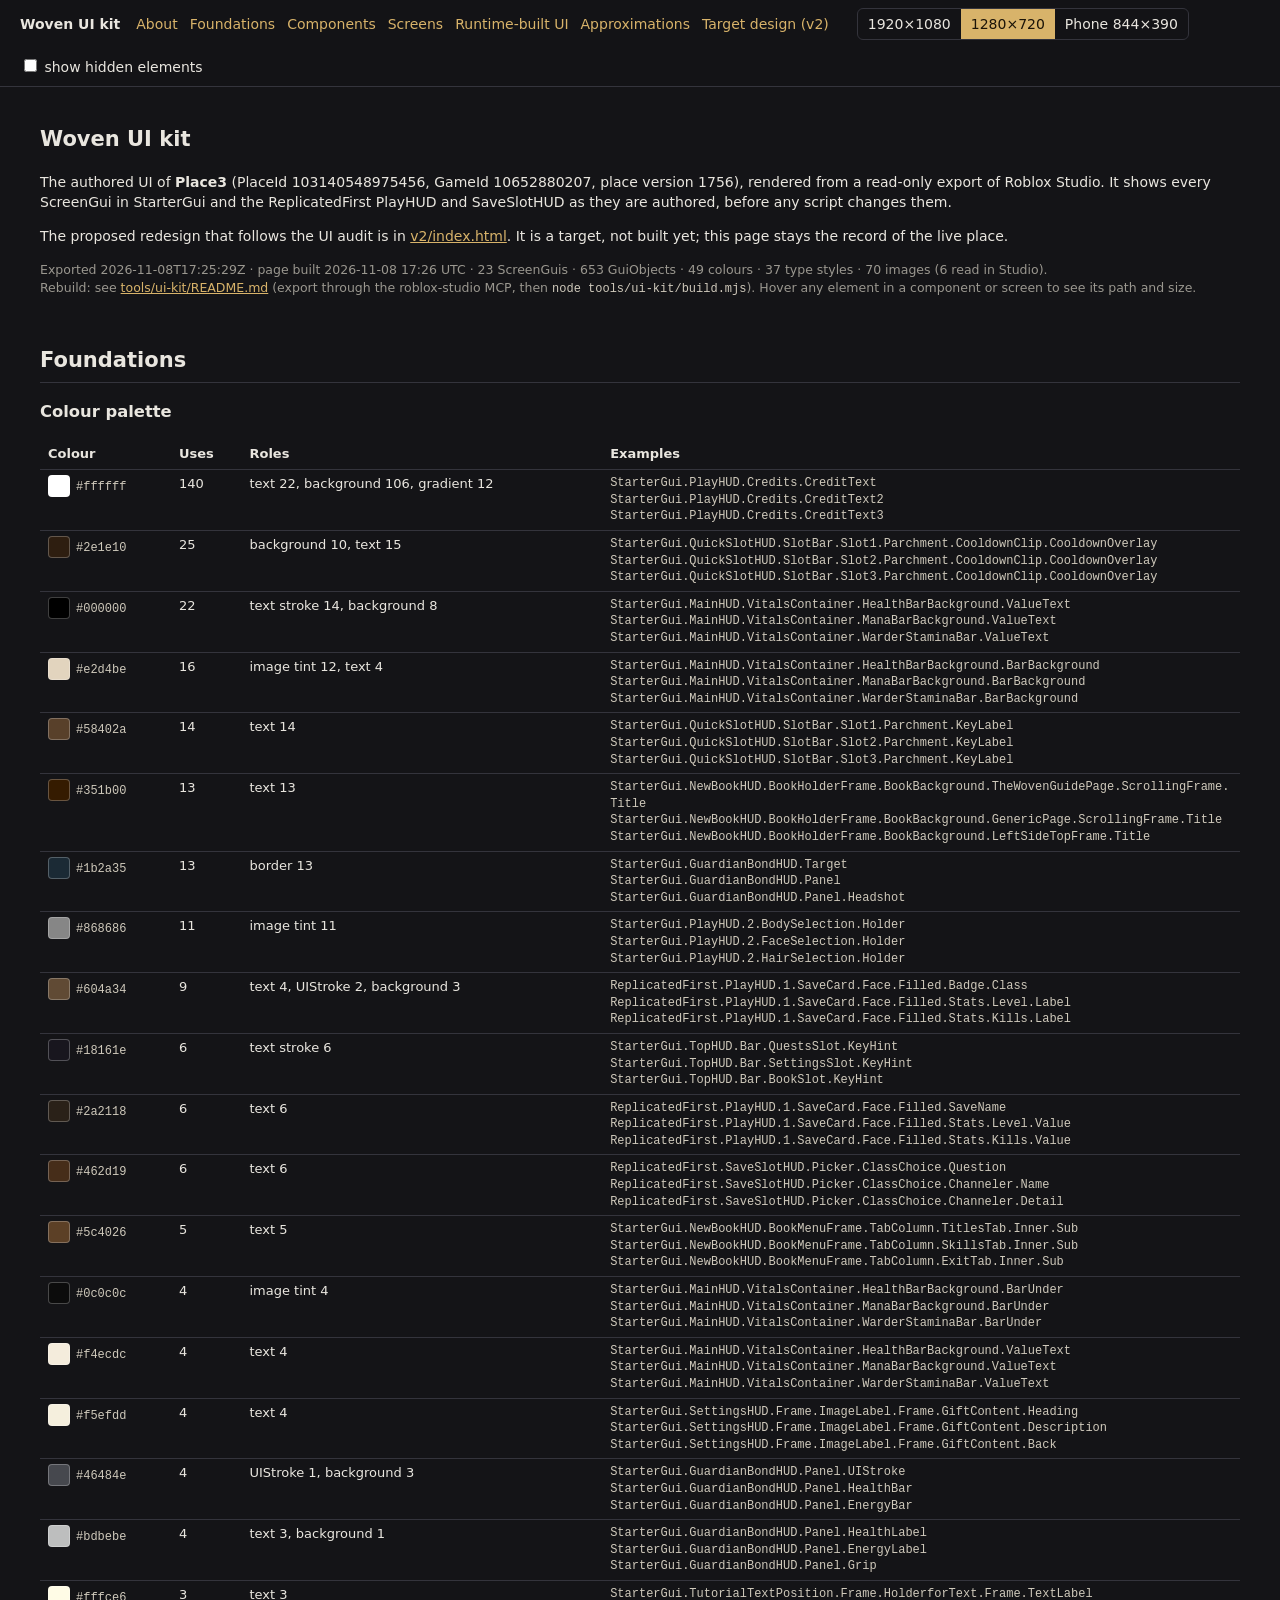
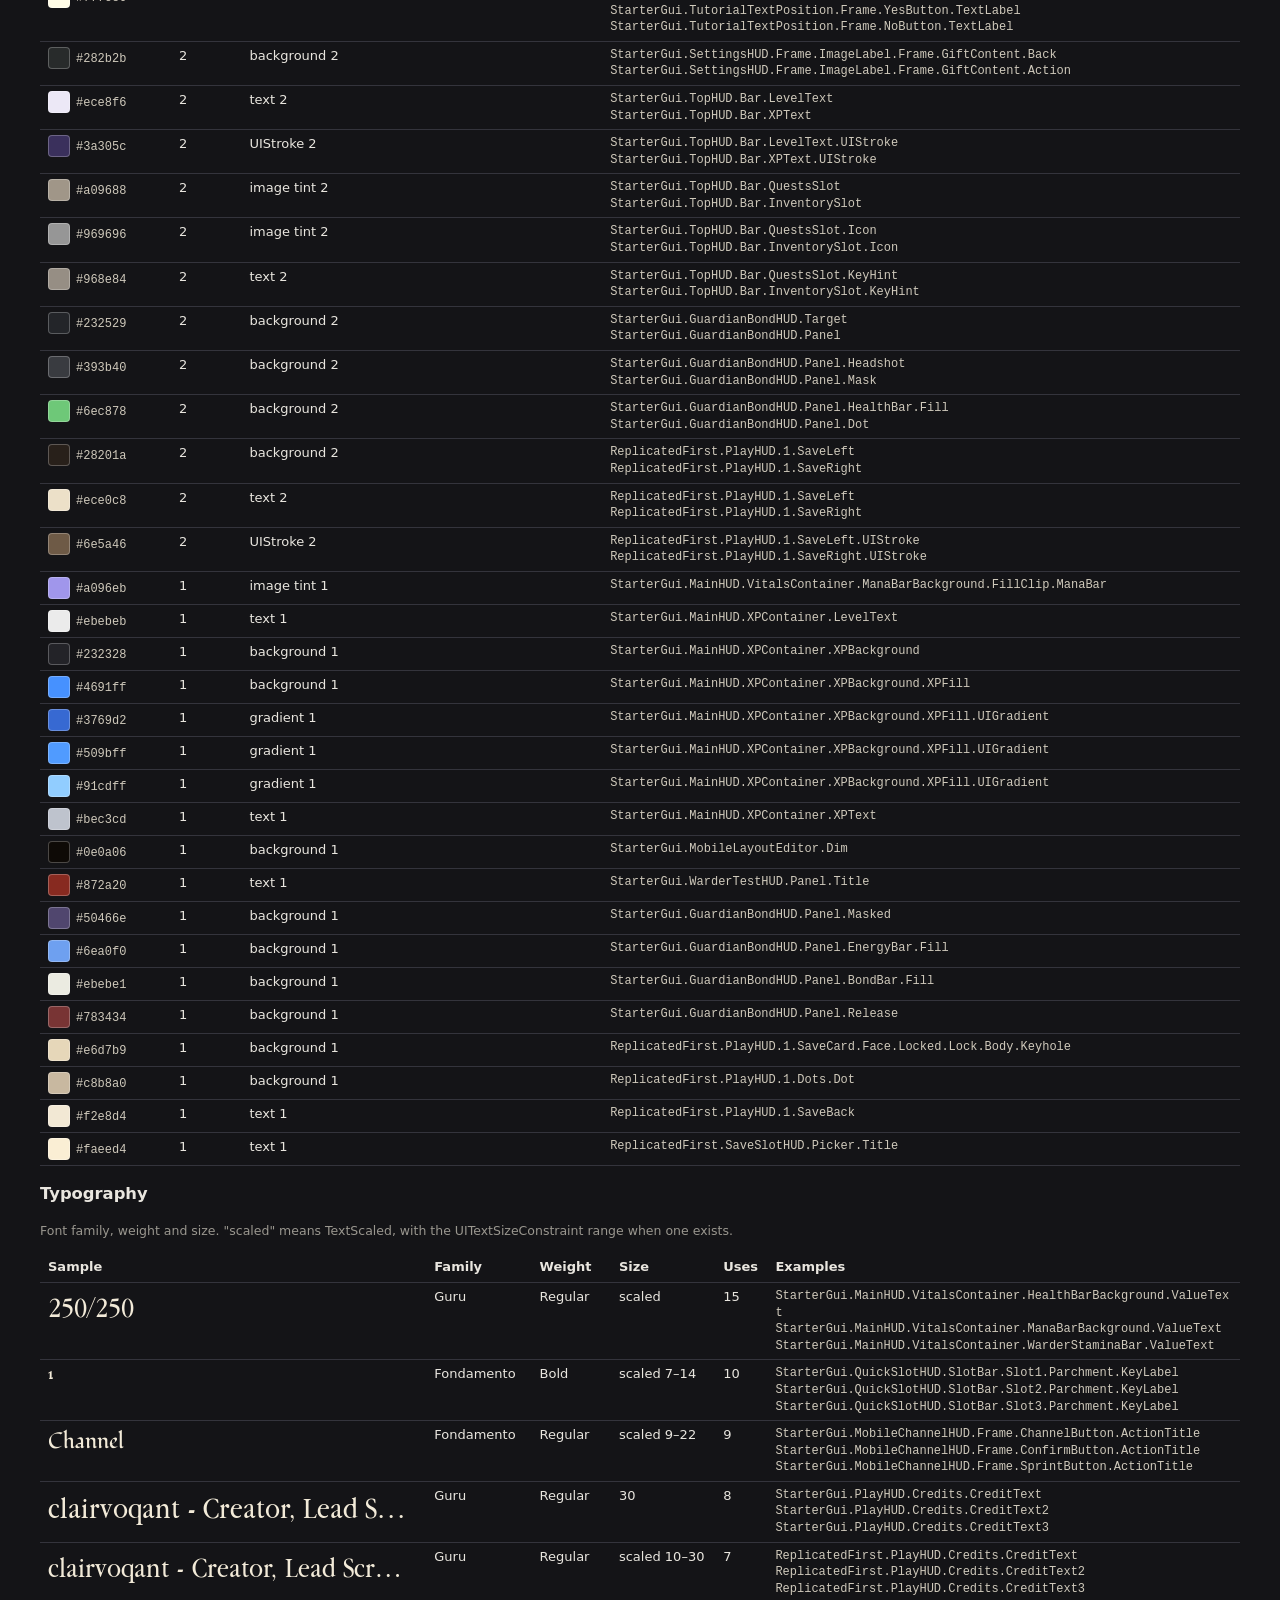
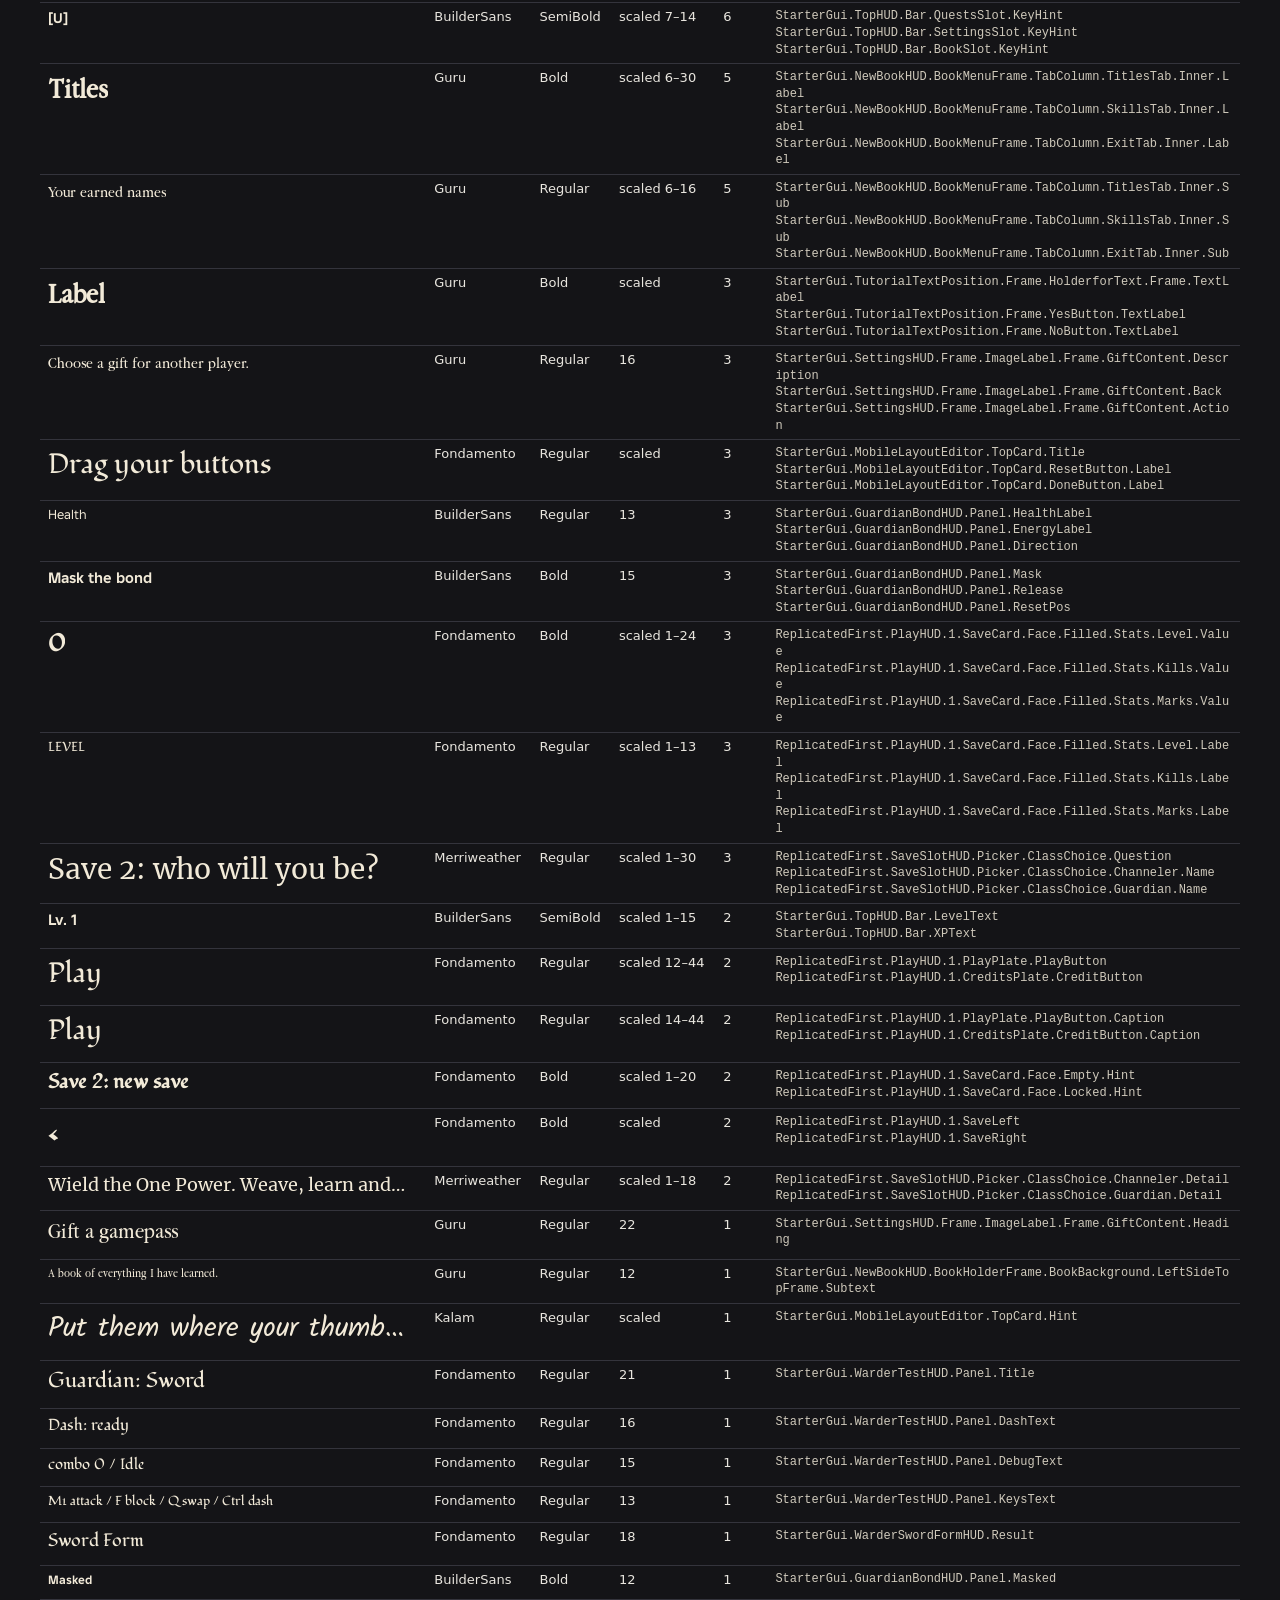
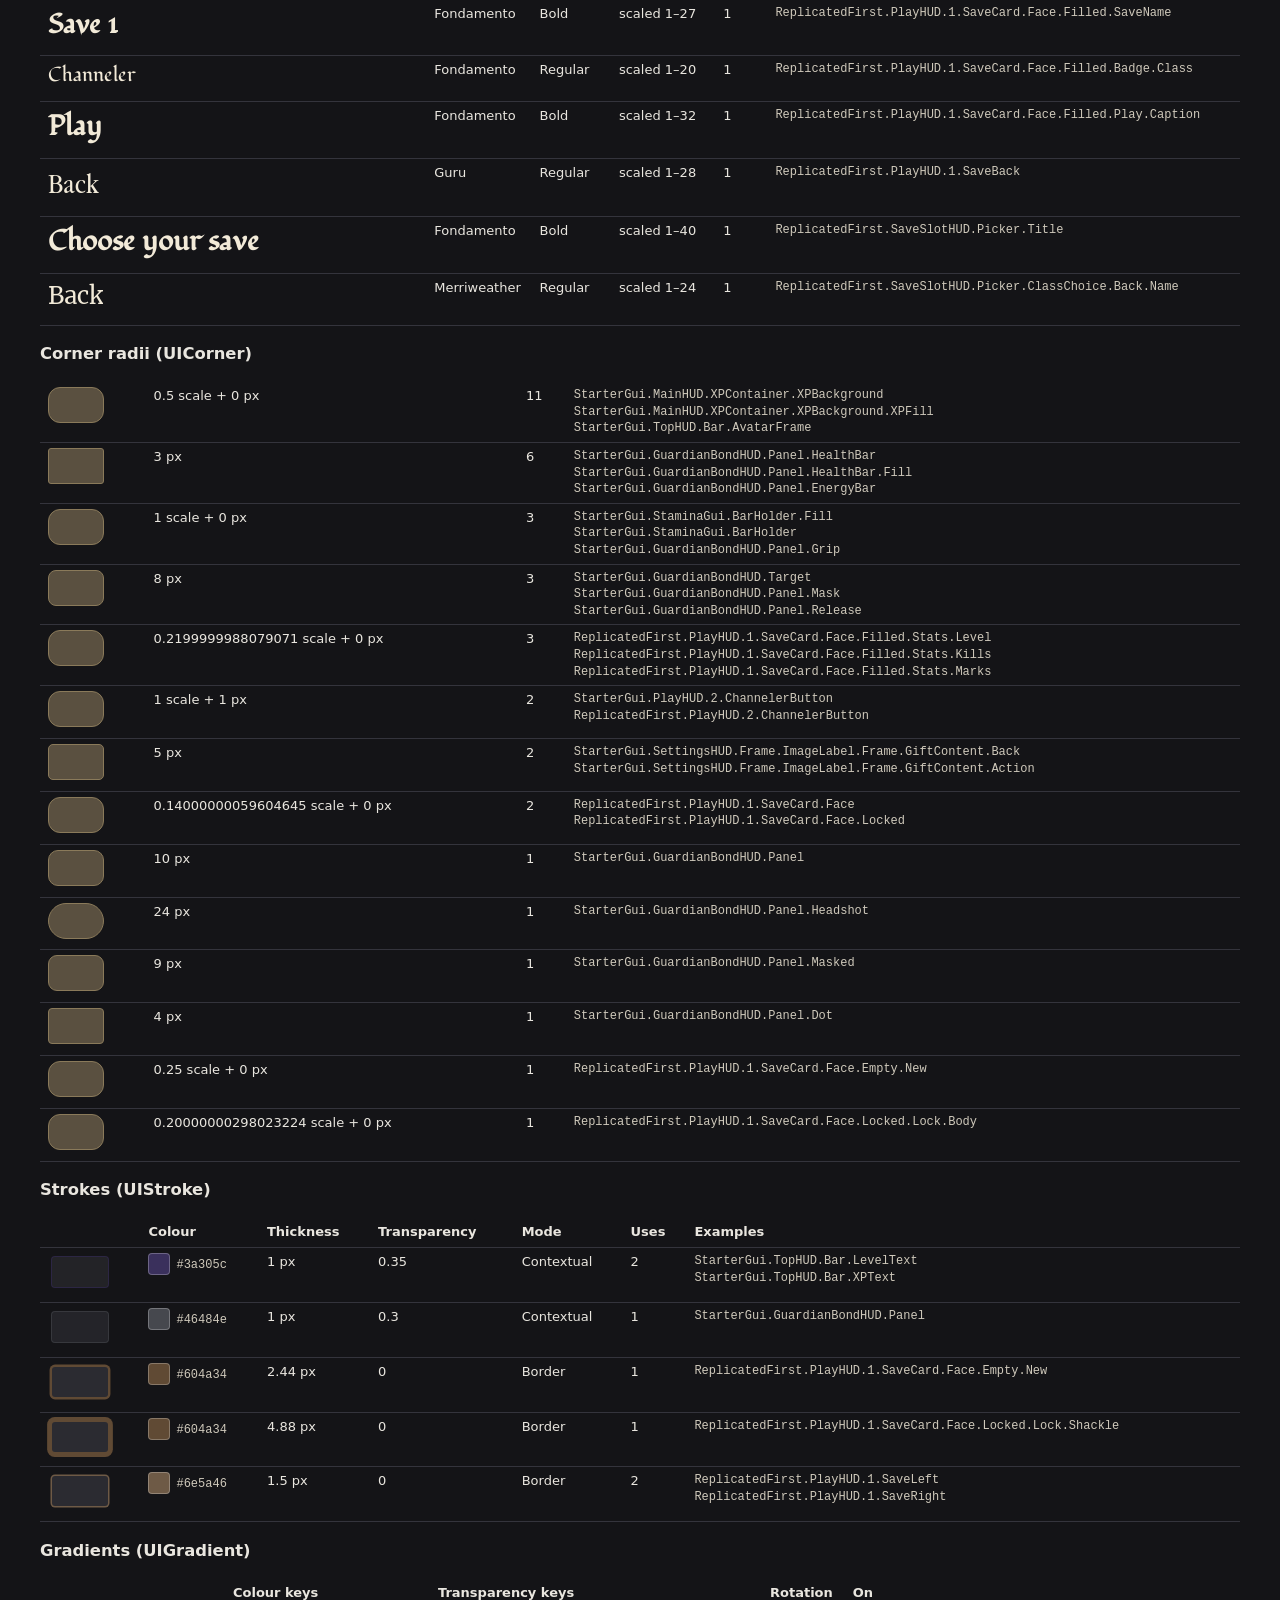
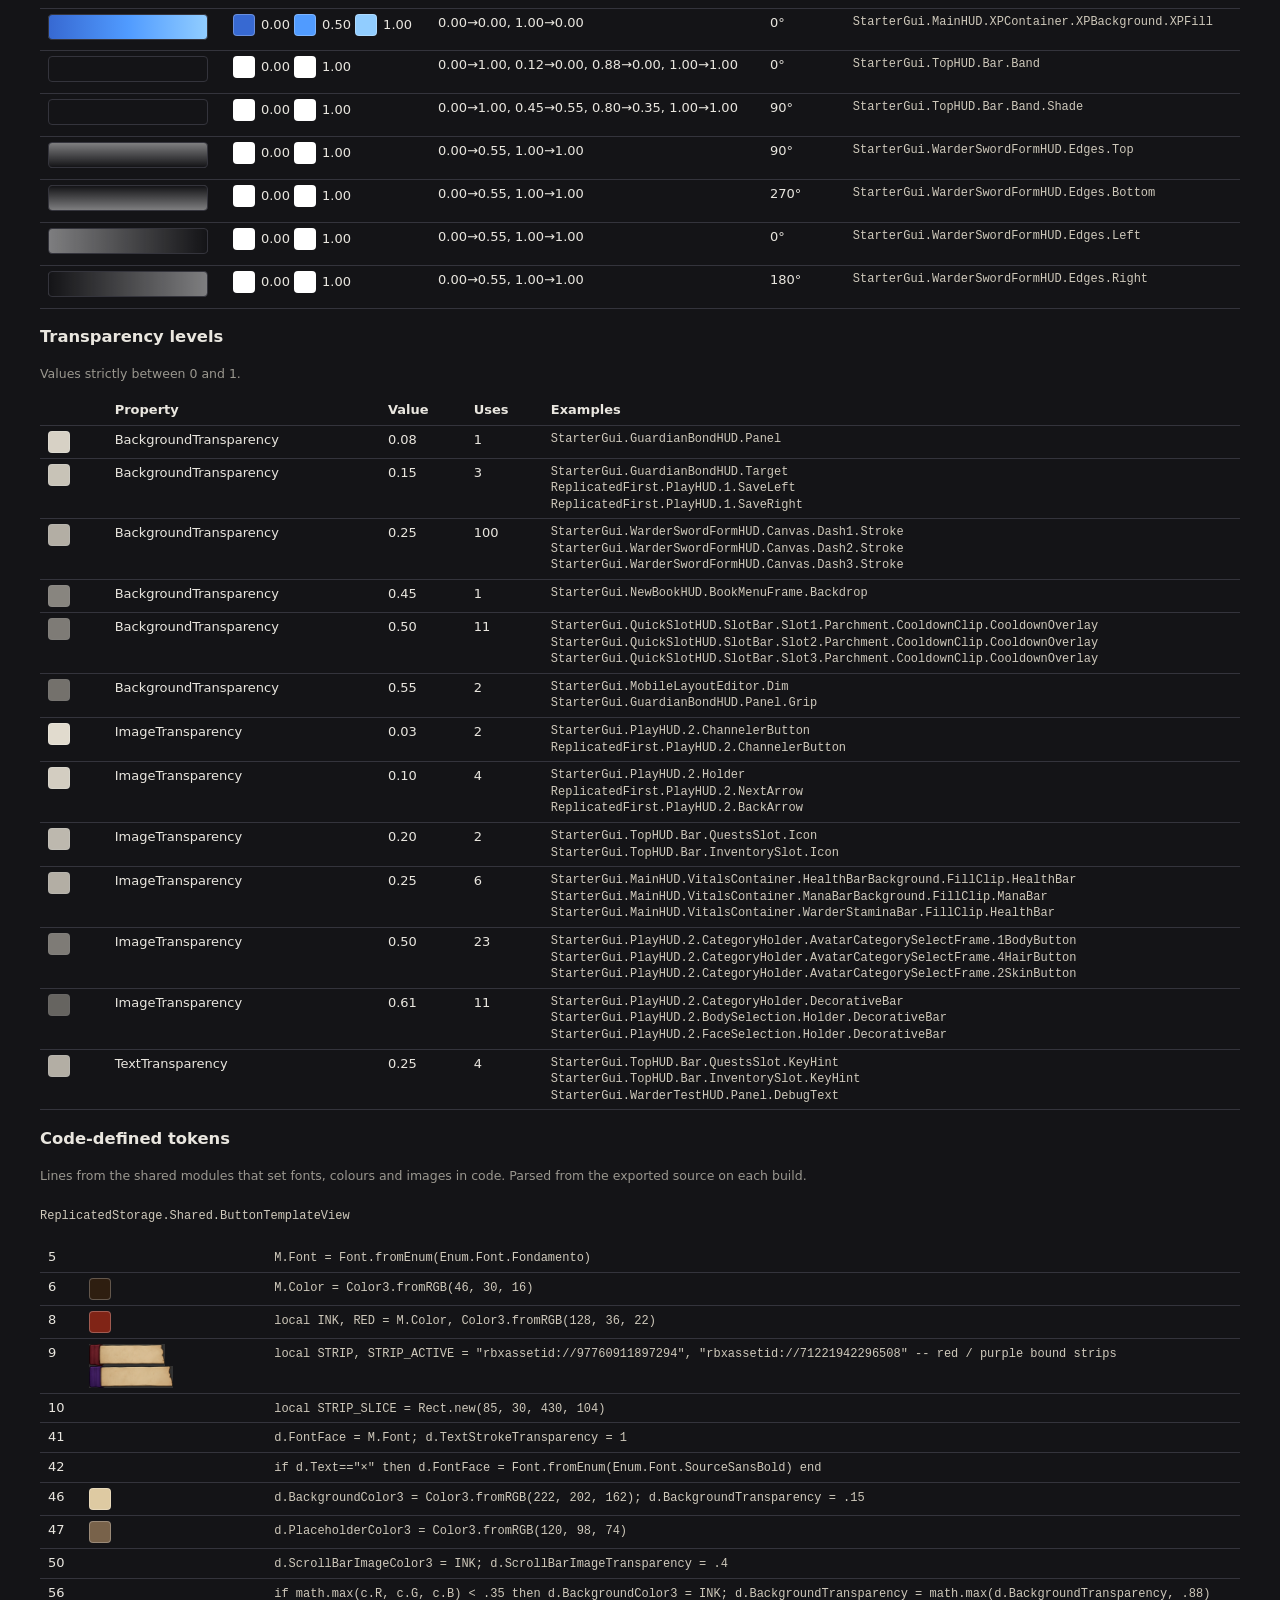
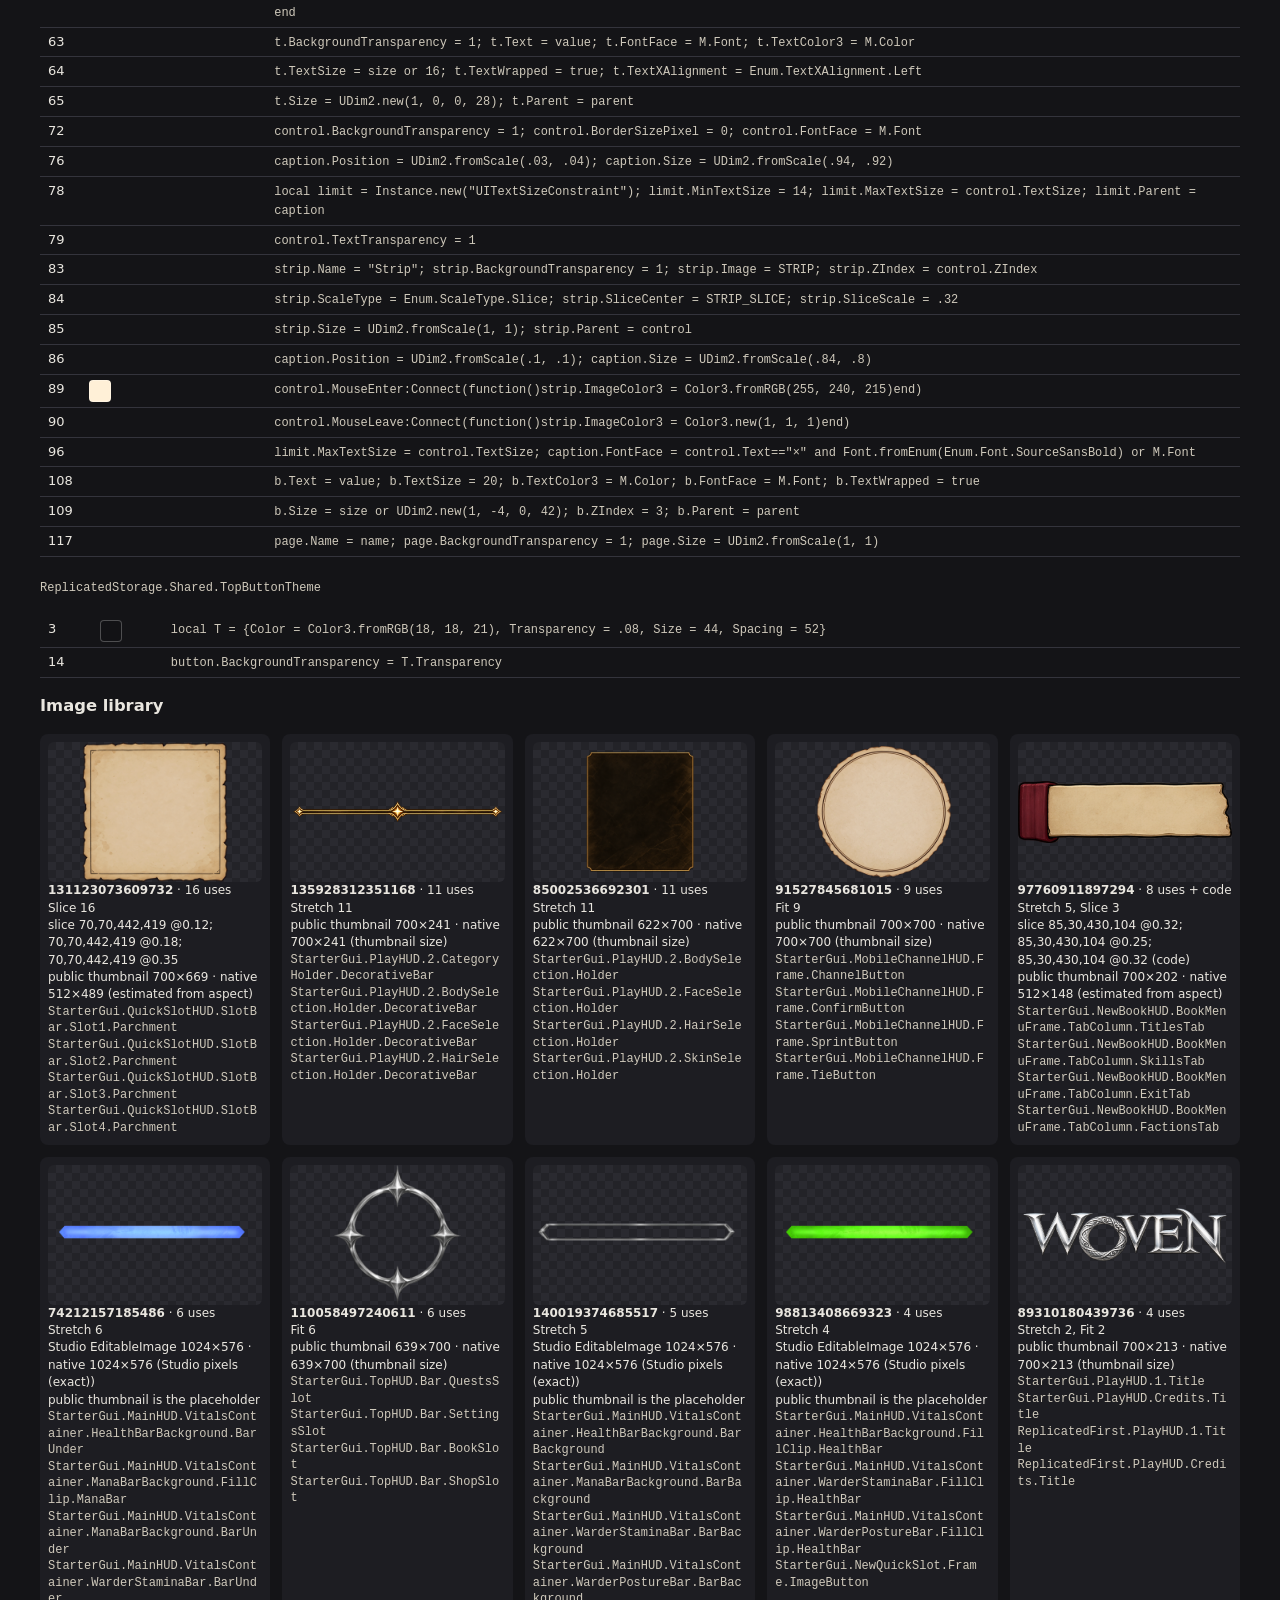
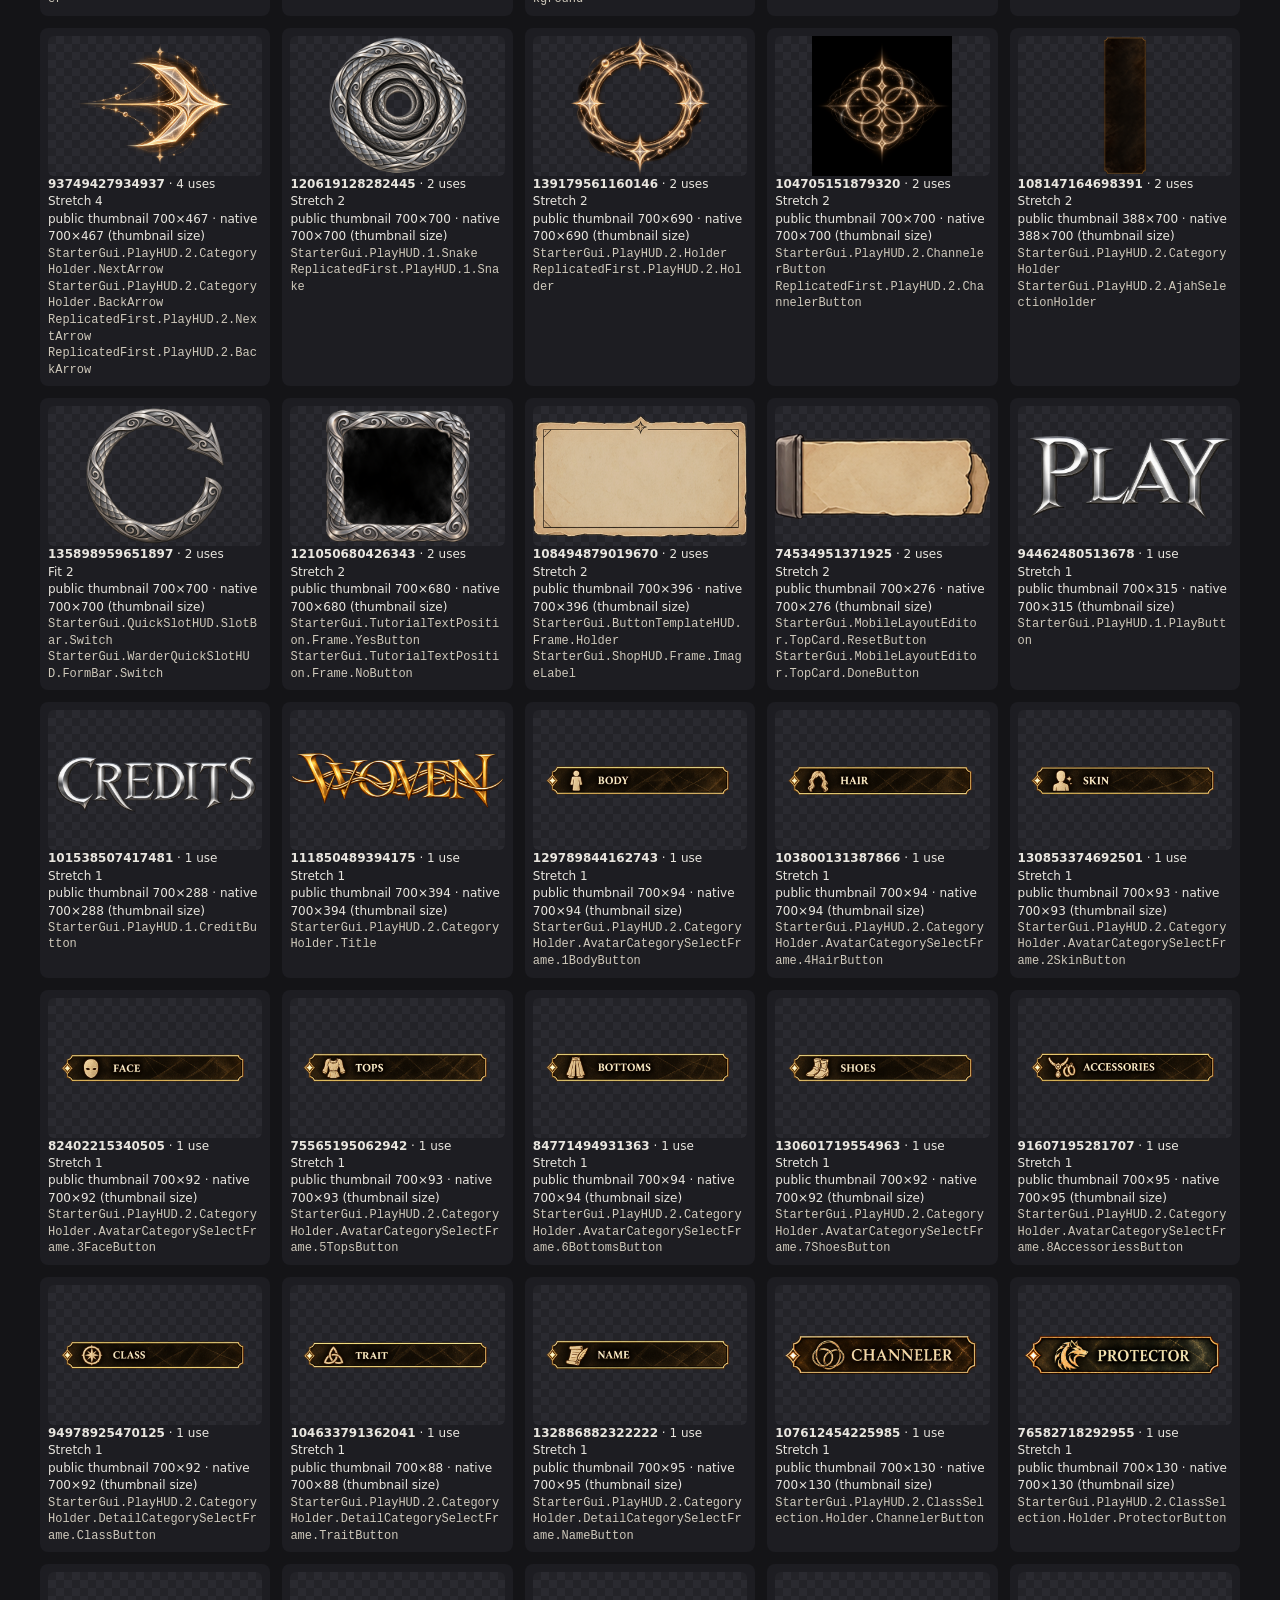
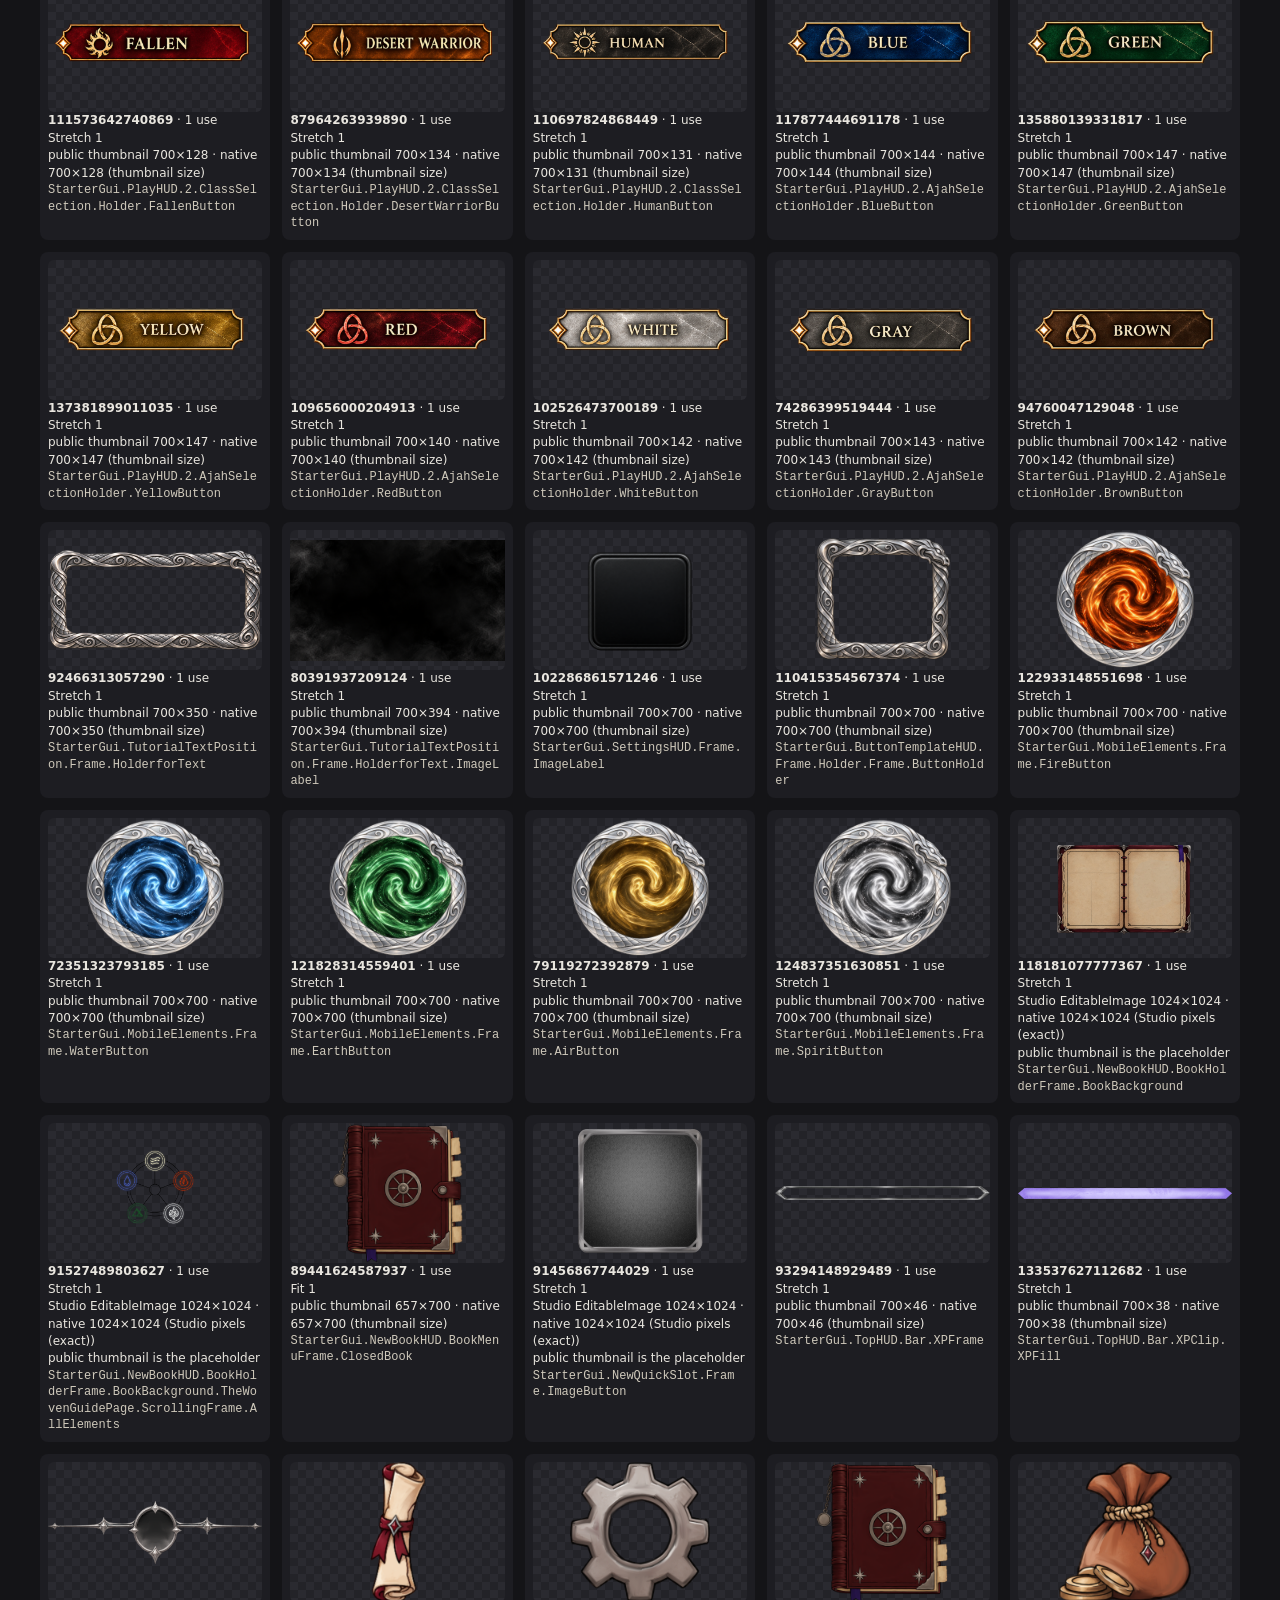
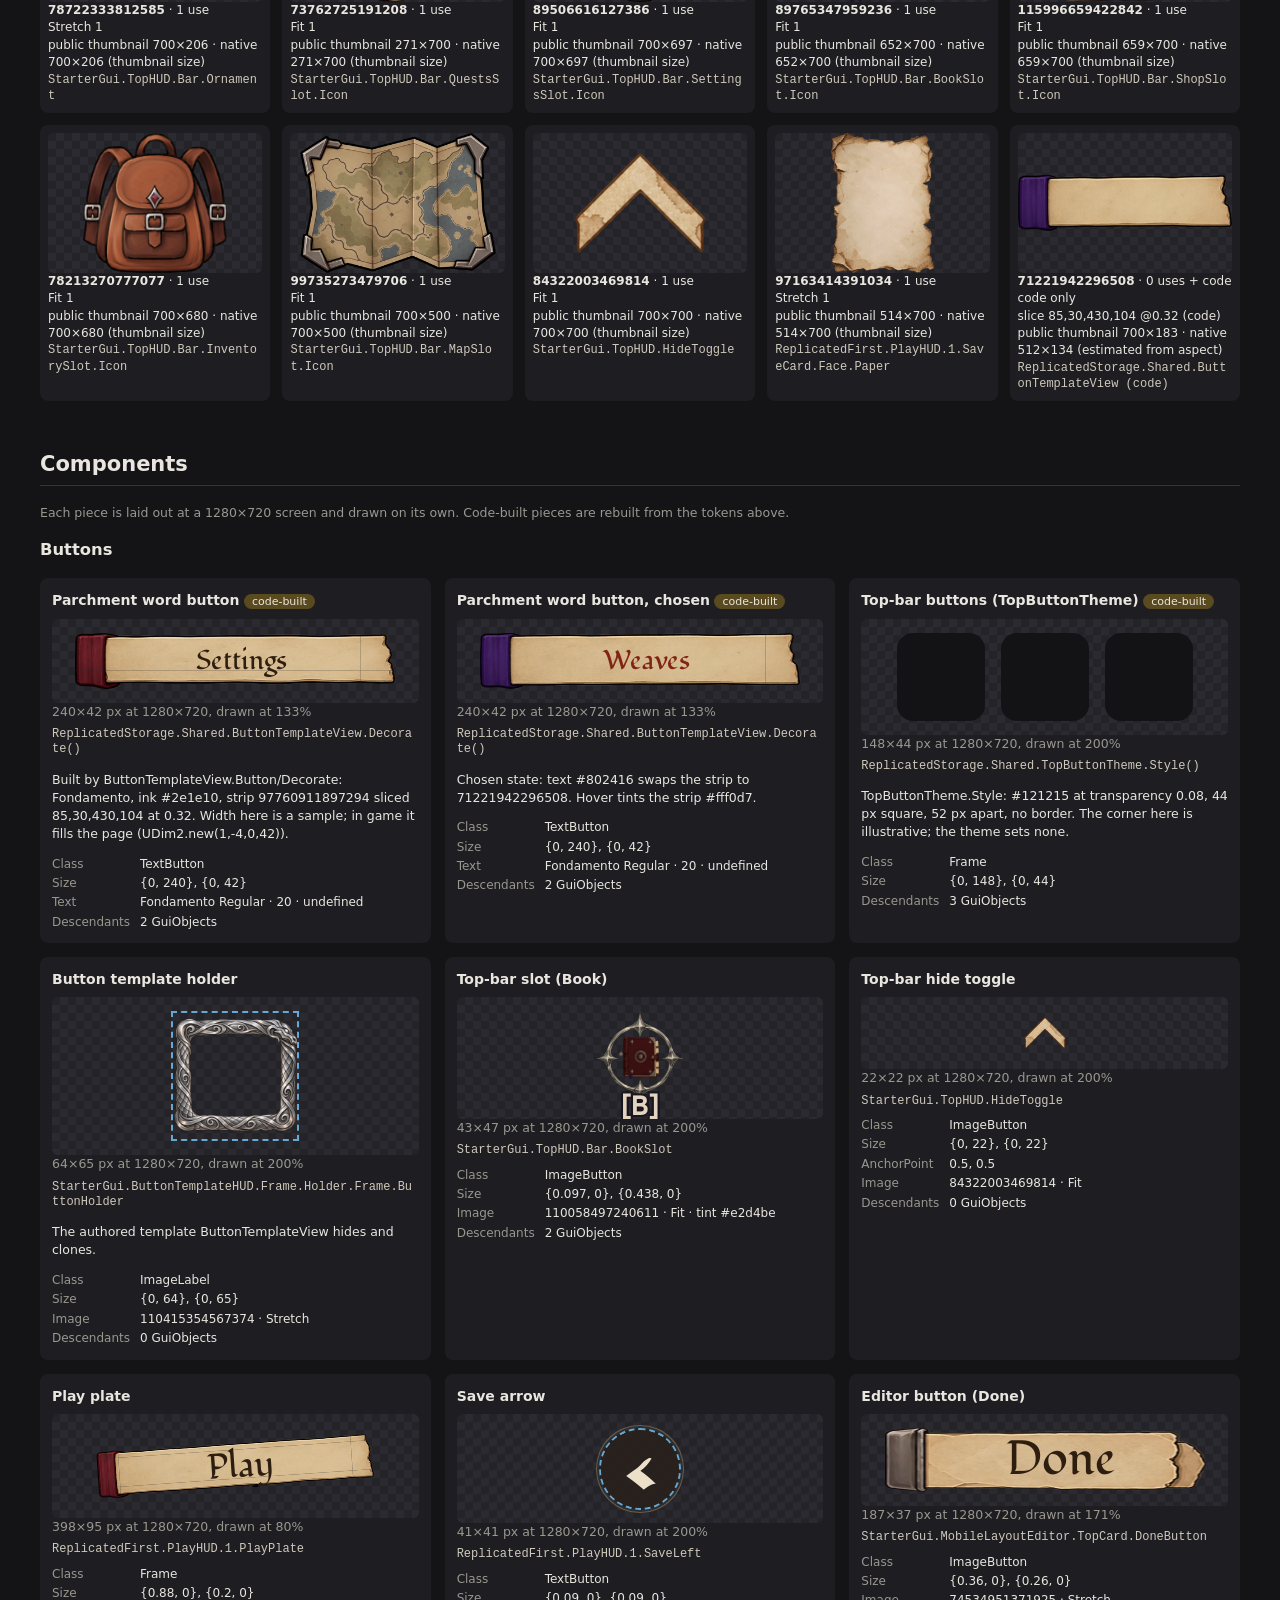
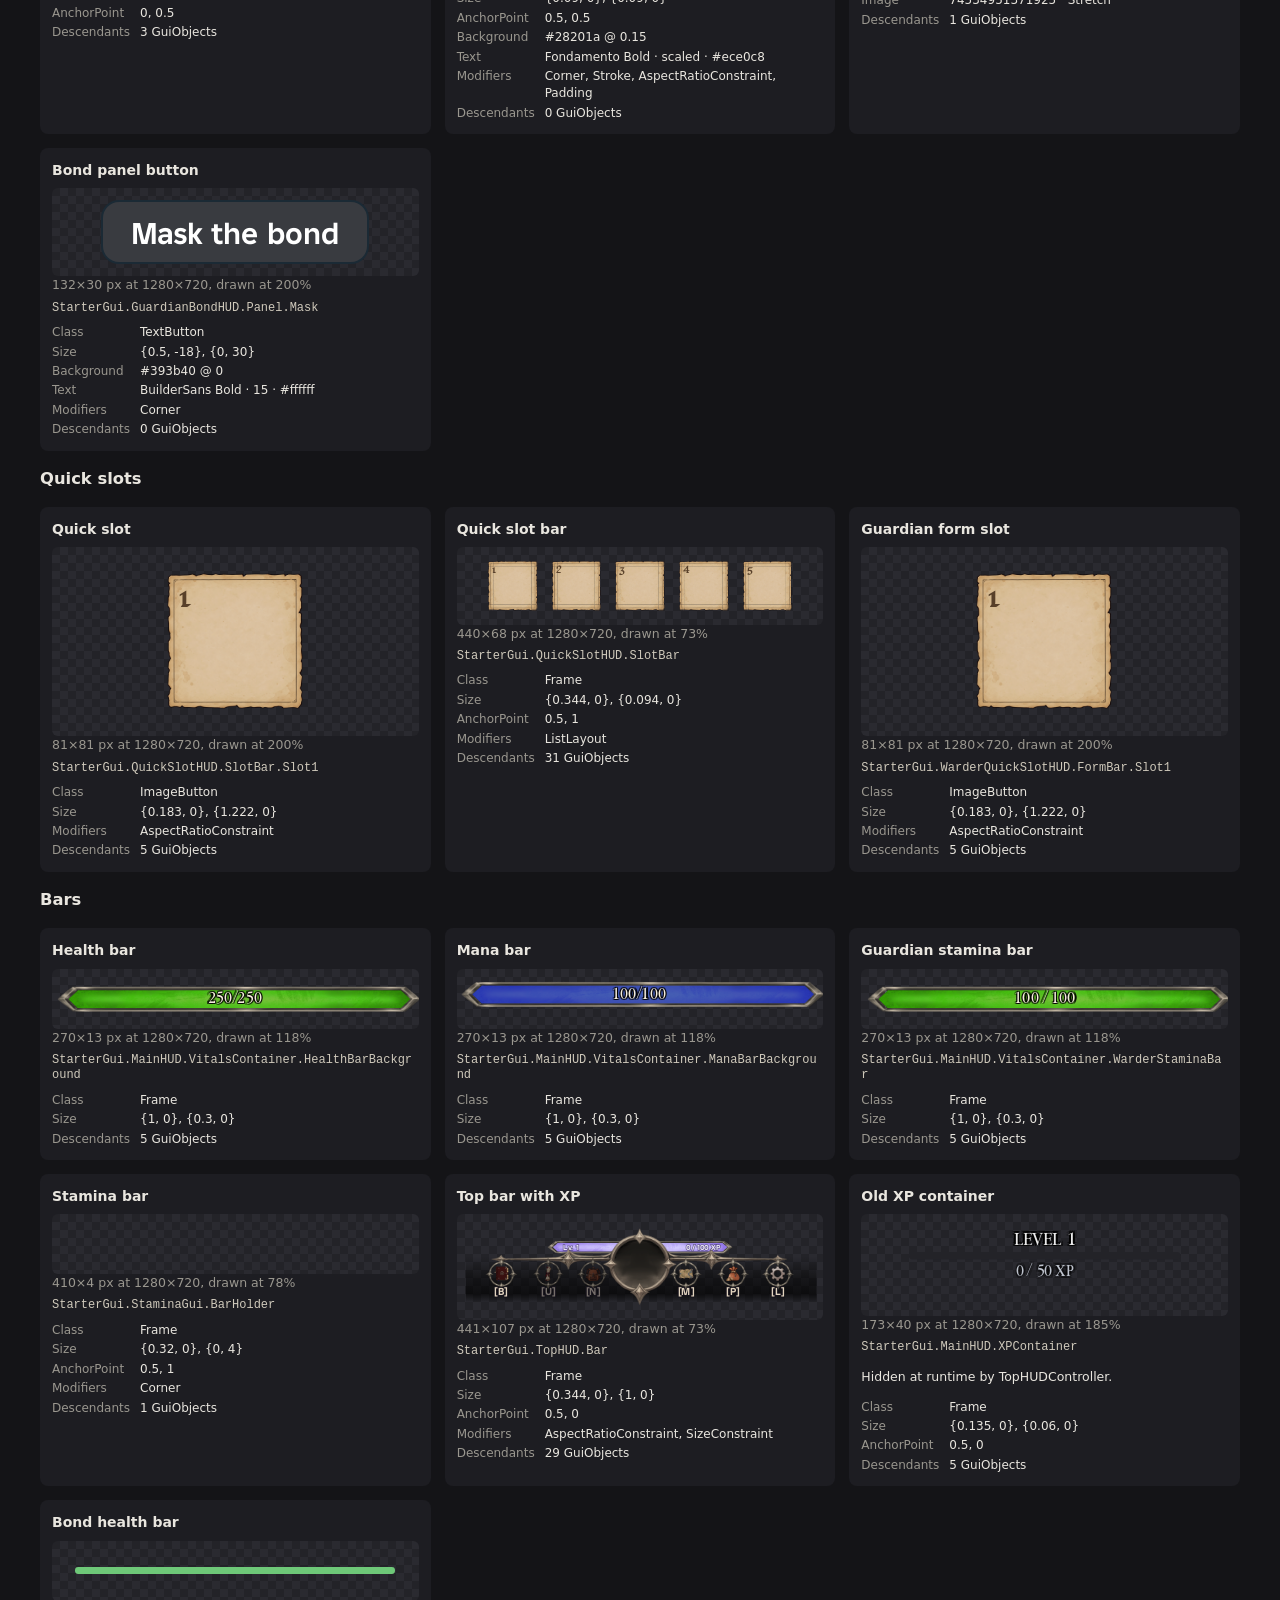
==== docs/ui-kit/index.html @ a9f10de5 "docs(ui-kit): add the v2 target design page Add docs/ui-kit/v2/index.html, the redesign that follows" ====
<!doctype html>
<html lang="en"><head><meta charset="utf-8"><meta name="viewport" content="width=device-width, initial-scale=1">
<title>Woven UI kit</title>
<link rel="stylesheet" href="assets/fonts.css">

<style>
:root{--bg:#141417;--panel:#1d1d22;--panel2:#26262d;--fg:#e9e6df;--muted:#9a978f;--line:#34343c;--accent:#d8b36a}
*{box-sizing:border-box}body{margin:0;background:var(--bg);color:var(--fg);font:14px/1.45 system-ui,-apple-system,"Segoe UI",sans-serif}
a{color:var(--accent)}code{font:12px/1.3 ui-monospace,Consolas,monospace;color:#cfc9bb}
.top{position:sticky;top:0;z-index:50;background:rgba(20,20,23,.95);border-bottom:1px solid var(--line);display:flex;gap:16px;align-items:center;padding:8px 20px;flex-wrap:wrap}
.top nav a{margin-right:12px;text-decoration:none}.seg{display:inline-flex;border:1px solid var(--line);border-radius:6px;overflow:hidden}
.seg button{background:none;border:0;color:var(--fg);padding:5px 10px;cursor:pointer;font:inherit}.seg button[aria-pressed=true]{background:var(--accent);color:#1b1408}
main{max-width:1240px;margin:0 auto;padding:20px}section{margin:0 0 48px}h2{border-bottom:1px solid var(--line);padding-bottom:6px}
.muted{color:var(--muted)}.small{font-size:12.5px}.num{text-align:right;font-variant-numeric:tabular-nums}.fail{color:#e07a6a}
.tbl-wrap{overflow-x:auto}.tbl{border-collapse:collapse;width:100%;font-size:13px}.tbl td,.tbl th{border-bottom:1px solid var(--line);padding:5px 8px;vertical-align:top;text-align:left}
.paths{font-size:11px;max-width:460px;word-break:break-all}
.sw{display:inline-block;width:22px;height:22px;border-radius:4px;border:1px solid rgba(255,255,255,.25);vertical-align:middle;margin-right:6px}
.sample{display:inline-block;max-width:360px;white-space:nowrap;overflow:hidden;text-overflow:ellipsis;color:#f2ead8}
.radius{display:inline-block;width:56px;height:36px;background:#5a5040;border:1px solid #8a7a5a}
.stroke{display:inline-block;width:56px;height:30px;background:#2b2b31;border-radius:3px;margin:4px}
.grad{display:inline-block;width:160px;height:26px;border-radius:4px;background-color:#000;border:1px solid var(--line)}
.imgs{display:grid;grid-template-columns:repeat(auto-fill,minmax(210px,1fr));gap:12px}
.img-card{margin:0;background:var(--panel);border-radius:8px;padding:8px;font-size:12px}
.thumb{height:140px;display:flex;align-items:center;justify-content:center;background:repeating-conic-gradient(#2a2a30 0 25%,#232328 0 50%) 0 0/16px 16px;border-radius:6px}
.thumb img{max-width:100%;max-height:140px}.mini{height:22px;vertical-align:middle;margin-right:6px;background:#333}
.comps{display:grid;grid-template-columns:repeat(auto-fill,minmax(360px,1fr));gap:14px}
.comp{background:var(--panel);border-radius:8px;padding:12px}.comp header{margin-bottom:8px}
.comp-host{min-height:60px;display:flex;align-items:center;justify-content:center;padding:14px;background:repeating-conic-gradient(#2a2a30 0 25%,#232328 0 50%) 0 0/16px 16px;border-radius:6px;overflow:hidden}
.comp-wrap{position:relative}.comp-stage{position:absolute;left:0;top:0;transform-origin:0 0}
.src{display:block;margin-top:6px;word-break:break-all}.kv{display:grid;grid-template-columns:max-content 1fr;gap:2px 10px;font-size:12px;margin:8px 0 0}.kv dt{color:var(--muted)}.kv dd{margin:0;word-break:break-word}
.scr{background:var(--panel);border-radius:8px;padding:12px;margin-bottom:18px}.scr header{display:flex;gap:10px;align-items:baseline;flex-wrap:wrap}.scr h3{margin:0}
.screen-host{width:100%}.screen-wrap{position:relative;overflow:hidden;border-radius:4px;outline:1px solid var(--line)}
.screen{position:absolute;left:0;top:0;transform-origin:0 0;overflow:hidden;background:linear-gradient(160deg,#3c4a3a,#2a3340 55%,#1f2430)}
.topbar{position:absolute;left:0;top:0;right:0;border-bottom:1px dashed rgba(255,255,255,.35);background:rgba(0,0,0,.18);color:rgba(255,255,255,.55);font:16px system-ui;padding:6px 12px;z-index:0;pointer-events:none}
.disabled-note{position:absolute;inset:40% 10% auto;text-align:center;font:28px system-ui;color:rgba(255,255,255,.7)}
.rn-root{position:absolute;left:0}
.rn{position:absolute;box-sizing:border-box}.rn-folder{pointer-events:none}.rn-folder>.rn{pointer-events:auto}
.rn-img{position:absolute;inset:0;border-radius:inherit;box-sizing:border-box;pointer-events:none}
.rn-missing{display:flex;align-items:center;justify-content:center;text-align:center;background:rgba(40,40,46,.85);outline:1px dashed #e07a6a;outline-offset:-1px;color:#f0c8bf;font:12px/1.2 system-ui;overflow:hidden}
.rn-text{position:absolute;inset:0;display:flex;flex-direction:column;overflow:visible;pointer-events:none;word-break:break-word}
.rn-text span{display:block;max-width:100%}
.rn-viewport{background-image:repeating-linear-gradient(-45deg,rgba(255,255,255,.08) 0 4px,transparent 4px 10px)}
.rn-hidden{outline:1px dashed rgba(120,200,255,.8);outline-offset:-1px}
.rn-hover{outline:2px solid #ffcc33 !important;outline-offset:-1px}
.badge{font-size:11px;border-radius:10px;padding:1px 8px;background:var(--panel2);white-space:nowrap}.b-live{background:#24563a}.b-warder-mode{background:#4b3b6e}.b-legacy{background:#6a3a2c}.b-unknown{background:#555}.b-code{background:#5a4a20}.b-runtime{background:#3a3f4f}
#tip{position:fixed;z-index:100;background:#000;color:#fff;font:12px/1.35 ui-monospace,Consolas,monospace;padding:6px 8px;border-radius:5px;white-space:pre;pointer-events:none;max-width:70vw;overflow:hidden;text-overflow:ellipsis}
</style></head><body>
<div class="top"><b>Woven UI kit</b><nav><a href="#header">About</a><a href="#foundations">Foundations</a><a href="#components">Components</a><a href="#screens">Screens</a><a href="#runtime">Runtime-built UI</a><a href="#approx">Approximations</a><a href="v2/index.html">Target design (v2)</a></nav>
<span class="seg" role="group" aria-label="Viewport"><button data-vp="desktop" aria-pressed="false">1920×1080</button><button data-vp="laptop" aria-pressed="true">1280×720</button><button data-vp="phone" aria-pressed="false">Phone 844×390</button></span>
<label><input type="checkbox" id="show-hidden"> show hidden elements</label></div>
<main>
<section id="header"><h1>Woven UI kit</h1>
<p>The authored UI of <b>Place3</b> (PlaceId 103140548975456, GameId 10652880207, place version 1756), rendered from a read-only export of Roblox Studio. It shows every ScreenGui in StarterGui and the ReplicatedFirst PlayHUD and SaveSlotHUD as they are authored, before any script changes them.</p>
<p>The proposed redesign that follows the UI audit is in <a href="v2/index.html">v2/index.html</a>. It is a target, not built yet; this page stays the record of the live place.</p>
<p class="small muted">Exported 2026-11-08T17:25:29Z · page built 2026-11-08 17:26 UTC · 23 ScreenGuis · 653 GuiObjects · 49 colours · 37 type styles · 70 images (6 read in Studio).<br>

Rebuild: see <a href="../../tools/ui-kit/README.md">tools/ui-kit/README.md</a> (export through the roblox-studio MCP, then <code>node tools/ui-kit/build.mjs</code>). Hover any element in a component or screen to see its path and size.</p></section>

<section id="foundations"><h2>Foundations</h2>
<h3>Colour palette</h3><div class="tbl-wrap"><table class="tbl"><thead><tr><th>Colour</th><th>Uses</th><th>Roles</th><th>Examples</th></tr></thead><tbody><tr><td><span class="sw" style="background:#ffffff"></span><code>#ffffff</code></td><td class="num">140</td><td>text 22, background 106, gradient 12</td><td class="paths"><code>StarterGui.PlayHUD.Credits.CreditText</code><br><code>StarterGui.PlayHUD.Credits.CreditText2</code><br><code>StarterGui.PlayHUD.Credits.CreditText3</code></td></tr><tr><td><span class="sw" style="background:#2e1e10"></span><code>#2e1e10</code></td><td class="num">25</td><td>background 10, text 15</td><td class="paths"><code>StarterGui.QuickSlotHUD.SlotBar.Slot1.Parchment.CooldownClip.CooldownOverlay</code><br><code>StarterGui.QuickSlotHUD.SlotBar.Slot2.Parchment.CooldownClip.CooldownOverlay</code><br><code>StarterGui.QuickSlotHUD.SlotBar.Slot3.Parchment.CooldownClip.CooldownOverlay</code></td></tr><tr><td><span class="sw" style="background:#000000"></span><code>#000000</code></td><td class="num">22</td><td>text stroke 14, background 8</td><td class="paths"><code>StarterGui.MainHUD.VitalsContainer.HealthBarBackground.ValueText</code><br><code>StarterGui.MainHUD.VitalsContainer.ManaBarBackground.ValueText</code><br><code>StarterGui.MainHUD.VitalsContainer.WarderStaminaBar.ValueText</code></td></tr><tr><td><span class="sw" style="background:#e2d4be"></span><code>#e2d4be</code></td><td class="num">16</td><td>image tint 12, text 4</td><td class="paths"><code>StarterGui.MainHUD.VitalsContainer.HealthBarBackground.BarBackground</code><br><code>StarterGui.MainHUD.VitalsContainer.ManaBarBackground.BarBackground</code><br><code>StarterGui.MainHUD.VitalsContainer.WarderStaminaBar.BarBackground</code></td></tr><tr><td><span class="sw" style="background:#58402a"></span><code>#58402a</code></td><td class="num">14</td><td>text 14</td><td class="paths"><code>StarterGui.QuickSlotHUD.SlotBar.Slot1.Parchment.KeyLabel</code><br><code>StarterGui.QuickSlotHUD.SlotBar.Slot2.Parchment.KeyLabel</code><br><code>StarterGui.QuickSlotHUD.SlotBar.Slot3.Parchment.KeyLabel</code></td></tr><tr><td><span class="sw" style="background:#351b00"></span><code>#351b00</code></td><td class="num">13</td><td>text 13</td><td class="paths"><code>StarterGui.NewBookHUD.BookHolderFrame.BookBackground.TheWovenGuidePage.ScrollingFrame.Title</code><br><code>StarterGui.NewBookHUD.BookHolderFrame.BookBackground.GenericPage.ScrollingFrame.Title</code><br><code>StarterGui.NewBookHUD.BookHolderFrame.BookBackground.LeftSideTopFrame.Title</code></td></tr><tr><td><span class="sw" style="background:#1b2a35"></span><code>#1b2a35</code></td><td class="num">13</td><td>border 13</td><td class="paths"><code>StarterGui.GuardianBondHUD.Target</code><br><code>StarterGui.GuardianBondHUD.Panel</code><br><code>StarterGui.GuardianBondHUD.Panel.Headshot</code></td></tr><tr><td><span class="sw" style="background:#868686"></span><code>#868686</code></td><td class="num">11</td><td>image tint 11</td><td class="paths"><code>StarterGui.PlayHUD.2.BodySelection.Holder</code><br><code>StarterGui.PlayHUD.2.FaceSelection.Holder</code><br><code>StarterGui.PlayHUD.2.HairSelection.Holder</code></td></tr><tr><td><span class="sw" style="background:#604a34"></span><code>#604a34</code></td><td class="num">9</td><td>text 4, UIStroke 2, background 3</td><td class="paths"><code>ReplicatedFirst.PlayHUD.1.SaveCard.Face.Filled.Badge.Class</code><br><code>ReplicatedFirst.PlayHUD.1.SaveCard.Face.Filled.Stats.Level.Label</code><br><code>ReplicatedFirst.PlayHUD.1.SaveCard.Face.Filled.Stats.Kills.Label</code></td></tr><tr><td><span class="sw" style="background:#18161e"></span><code>#18161e</code></td><td class="num">6</td><td>text stroke 6</td><td class="paths"><code>StarterGui.TopHUD.Bar.QuestsSlot.KeyHint</code><br><code>StarterGui.TopHUD.Bar.SettingsSlot.KeyHint</code><br><code>StarterGui.TopHUD.Bar.BookSlot.KeyHint</code></td></tr><tr><td><span class="sw" style="background:#2a2118"></span><code>#2a2118</code></td><td class="num">6</td><td>text 6</td><td class="paths"><code>ReplicatedFirst.PlayHUD.1.SaveCard.Face.Filled.SaveName</code><br><code>ReplicatedFirst.PlayHUD.1.SaveCard.Face.Filled.Stats.Level.Value</code><br><code>ReplicatedFirst.PlayHUD.1.SaveCard.Face.Filled.Stats.Kills.Value</code></td></tr><tr><td><span class="sw" style="background:#462d19"></span><code>#462d19</code></td><td class="num">6</td><td>text 6</td><td class="paths"><code>ReplicatedFirst.SaveSlotHUD.Picker.ClassChoice.Question</code><br><code>ReplicatedFirst.SaveSlotHUD.Picker.ClassChoice.Channeler.Name</code><br><code>ReplicatedFirst.SaveSlotHUD.Picker.ClassChoice.Channeler.Detail</code></td></tr><tr><td><span class="sw" style="background:#5c4026"></span><code>#5c4026</code></td><td class="num">5</td><td>text 5</td><td class="paths"><code>StarterGui.NewBookHUD.BookMenuFrame.TabColumn.TitlesTab.Inner.Sub</code><br><code>StarterGui.NewBookHUD.BookMenuFrame.TabColumn.SkillsTab.Inner.Sub</code><br><code>StarterGui.NewBookHUD.BookMenuFrame.TabColumn.ExitTab.Inner.Sub</code></td></tr><tr><td><span class="sw" style="background:#0c0c0c"></span><code>#0c0c0c</code></td><td class="num">4</td><td>image tint 4</td><td class="paths"><code>StarterGui.MainHUD.VitalsContainer.HealthBarBackground.BarUnder</code><br><code>StarterGui.MainHUD.VitalsContainer.ManaBarBackground.BarUnder</code><br><code>StarterGui.MainHUD.VitalsContainer.WarderStaminaBar.BarUnder</code></td></tr><tr><td><span class="sw" style="background:#f4ecdc"></span><code>#f4ecdc</code></td><td class="num">4</td><td>text 4</td><td class="paths"><code>StarterGui.MainHUD.VitalsContainer.HealthBarBackground.ValueText</code><br><code>StarterGui.MainHUD.VitalsContainer.ManaBarBackground.ValueText</code><br><code>StarterGui.MainHUD.VitalsContainer.WarderStaminaBar.ValueText</code></td></tr><tr><td><span class="sw" style="background:#f5efdd"></span><code>#f5efdd</code></td><td class="num">4</td><td>text 4</td><td class="paths"><code>StarterGui.SettingsHUD.Frame.ImageLabel.Frame.GiftContent.Heading</code><br><code>StarterGui.SettingsHUD.Frame.ImageLabel.Frame.GiftContent.Description</code><br><code>StarterGui.SettingsHUD.Frame.ImageLabel.Frame.GiftContent.Back</code></td></tr><tr><td><span class="sw" style="background:#46484e"></span><code>#46484e</code></td><td class="num">4</td><td>UIStroke 1, background 3</td><td class="paths"><code>StarterGui.GuardianBondHUD.Panel.UIStroke</code><br><code>StarterGui.GuardianBondHUD.Panel.HealthBar</code><br><code>StarterGui.GuardianBondHUD.Panel.EnergyBar</code></td></tr><tr><td><span class="sw" style="background:#bdbebe"></span><code>#bdbebe</code></td><td class="num">4</td><td>text 3, background 1</td><td class="paths"><code>StarterGui.GuardianBondHUD.Panel.HealthLabel</code><br><code>StarterGui.GuardianBondHUD.Panel.EnergyLabel</code><br><code>StarterGui.GuardianBondHUD.Panel.Grip</code></td></tr><tr><td><span class="sw" style="background:#fffce6"></span><code>#fffce6</code></td><td class="num">3</td><td>text 3</td><td class="paths"><code>StarterGui.TutorialTextPosition.Frame.HolderforText.Frame.TextLabel</code><br><code>StarterGui.TutorialTextPosition.Frame.YesButton.TextLabel</code><br><code>StarterGui.TutorialTextPosition.Frame.NoButton.TextLabel</code></td></tr><tr><td><span class="sw" style="background:#282b2b"></span><code>#282b2b</code></td><td class="num">2</td><td>background 2</td><td class="paths"><code>StarterGui.SettingsHUD.Frame.ImageLabel.Frame.GiftContent.Back</code><br><code>StarterGui.SettingsHUD.Frame.ImageLabel.Frame.GiftContent.Action</code></td></tr><tr><td><span class="sw" style="background:#ece8f6"></span><code>#ece8f6</code></td><td class="num">2</td><td>text 2</td><td class="paths"><code>StarterGui.TopHUD.Bar.LevelText</code><br><code>StarterGui.TopHUD.Bar.XPText</code></td></tr><tr><td><span class="sw" style="background:#3a305c"></span><code>#3a305c</code></td><td class="num">2</td><td>UIStroke 2</td><td class="paths"><code>StarterGui.TopHUD.Bar.LevelText.UIStroke</code><br><code>StarterGui.TopHUD.Bar.XPText.UIStroke</code></td></tr><tr><td><span class="sw" style="background:#a09688"></span><code>#a09688</code></td><td class="num">2</td><td>image tint 2</td><td class="paths"><code>StarterGui.TopHUD.Bar.QuestsSlot</code><br><code>StarterGui.TopHUD.Bar.InventorySlot</code></td></tr><tr><td><span class="sw" style="background:#969696"></span><code>#969696</code></td><td class="num">2</td><td>image tint 2</td><td class="paths"><code>StarterGui.TopHUD.Bar.QuestsSlot.Icon</code><br><code>StarterGui.TopHUD.Bar.InventorySlot.Icon</code></td></tr><tr><td><span class="sw" style="background:#968e84"></span><code>#968e84</code></td><td class="num">2</td><td>text 2</td><td class="paths"><code>StarterGui.TopHUD.Bar.QuestsSlot.KeyHint</code><br><code>StarterGui.TopHUD.Bar.InventorySlot.KeyHint</code></td></tr><tr><td><span class="sw" style="background:#232529"></span><code>#232529</code></td><td class="num">2</td><td>background 2</td><td class="paths"><code>StarterGui.GuardianBondHUD.Target</code><br><code>StarterGui.GuardianBondHUD.Panel</code></td></tr><tr><td><span class="sw" style="background:#393b40"></span><code>#393b40</code></td><td class="num">2</td><td>background 2</td><td class="paths"><code>StarterGui.GuardianBondHUD.Panel.Headshot</code><br><code>StarterGui.GuardianBondHUD.Panel.Mask</code></td></tr><tr><td><span class="sw" style="background:#6ec878"></span><code>#6ec878</code></td><td class="num">2</td><td>background 2</td><td class="paths"><code>StarterGui.GuardianBondHUD.Panel.HealthBar.Fill</code><br><code>StarterGui.GuardianBondHUD.Panel.Dot</code></td></tr><tr><td><span class="sw" style="background:#28201a"></span><code>#28201a</code></td><td class="num">2</td><td>background 2</td><td class="paths"><code>ReplicatedFirst.PlayHUD.1.SaveLeft</code><br><code>ReplicatedFirst.PlayHUD.1.SaveRight</code></td></tr><tr><td><span class="sw" style="background:#ece0c8"></span><code>#ece0c8</code></td><td class="num">2</td><td>text 2</td><td class="paths"><code>ReplicatedFirst.PlayHUD.1.SaveLeft</code><br><code>ReplicatedFirst.PlayHUD.1.SaveRight</code></td></tr><tr><td><span class="sw" style="background:#6e5a46"></span><code>#6e5a46</code></td><td class="num">2</td><td>UIStroke 2</td><td class="paths"><code>ReplicatedFirst.PlayHUD.1.SaveLeft.UIStroke</code><br><code>ReplicatedFirst.PlayHUD.1.SaveRight.UIStroke</code></td></tr><tr><td><span class="sw" style="background:#a096eb"></span><code>#a096eb</code></td><td class="num">1</td><td>image tint 1</td><td class="paths"><code>StarterGui.MainHUD.VitalsContainer.ManaBarBackground.FillClip.ManaBar</code></td></tr><tr><td><span class="sw" style="background:#ebebeb"></span><code>#ebebeb</code></td><td class="num">1</td><td>text 1</td><td class="paths"><code>StarterGui.MainHUD.XPContainer.LevelText</code></td></tr><tr><td><span class="sw" style="background:#232328"></span><code>#232328</code></td><td class="num">1</td><td>background 1</td><td class="paths"><code>StarterGui.MainHUD.XPContainer.XPBackground</code></td></tr><tr><td><span class="sw" style="background:#4691ff"></span><code>#4691ff</code></td><td class="num">1</td><td>background 1</td><td class="paths"><code>StarterGui.MainHUD.XPContainer.XPBackground.XPFill</code></td></tr><tr><td><span class="sw" style="background:#3769d2"></span><code>#3769d2</code></td><td class="num">1</td><td>gradient 1</td><td class="paths"><code>StarterGui.MainHUD.XPContainer.XPBackground.XPFill.UIGradient</code></td></tr><tr><td><span class="sw" style="background:#509bff"></span><code>#509bff</code></td><td class="num">1</td><td>gradient 1</td><td class="paths"><code>StarterGui.MainHUD.XPContainer.XPBackground.XPFill.UIGradient</code></td></tr><tr><td><span class="sw" style="background:#91cdff"></span><code>#91cdff</code></td><td class="num">1</td><td>gradient 1</td><td class="paths"><code>StarterGui.MainHUD.XPContainer.XPBackground.XPFill.UIGradient</code></td></tr><tr><td><span class="sw" style="background:#bec3cd"></span><code>#bec3cd</code></td><td class="num">1</td><td>text 1</td><td class="paths"><code>StarterGui.MainHUD.XPContainer.XPText</code></td></tr><tr><td><span class="sw" style="background:#0e0a06"></span><code>#0e0a06</code></td><td class="num">1</td><td>background 1</td><td class="paths"><code>StarterGui.MobileLayoutEditor.Dim</code></td></tr><tr><td><span class="sw" style="background:#872a20"></span><code>#872a20</code></td><td class="num">1</td><td>text 1</td><td class="paths"><code>StarterGui.WarderTestHUD.Panel.Title</code></td></tr><tr><td><span class="sw" style="background:#50466e"></span><code>#50466e</code></td><td class="num">1</td><td>background 1</td><td class="paths"><code>StarterGui.GuardianBondHUD.Panel.Masked</code></td></tr><tr><td><span class="sw" style="background:#6ea0f0"></span><code>#6ea0f0</code></td><td class="num">1</td><td>background 1</td><td class="paths"><code>StarterGui.GuardianBondHUD.Panel.EnergyBar.Fill</code></td></tr><tr><td><span class="sw" style="background:#ebebe1"></span><code>#ebebe1</code></td><td class="num">1</td><td>background 1</td><td class="paths"><code>StarterGui.GuardianBondHUD.Panel.BondBar.Fill</code></td></tr><tr><td><span class="sw" style="background:#783434"></span><code>#783434</code></td><td class="num">1</td><td>background 1</td><td class="paths"><code>StarterGui.GuardianBondHUD.Panel.Release</code></td></tr><tr><td><span class="sw" style="background:#e6d7b9"></span><code>#e6d7b9</code></td><td class="num">1</td><td>background 1</td><td class="paths"><code>ReplicatedFirst.PlayHUD.1.SaveCard.Face.Locked.Lock.Body.Keyhole</code></td></tr><tr><td><span class="sw" style="background:#c8b8a0"></span><code>#c8b8a0</code></td><td class="num">1</td><td>background 1</td><td class="paths"><code>ReplicatedFirst.PlayHUD.1.Dots.Dot</code></td></tr><tr><td><span class="sw" style="background:#f2e8d4"></span><code>#f2e8d4</code></td><td class="num">1</td><td>text 1</td><td class="paths"><code>ReplicatedFirst.PlayHUD.1.SaveBack</code></td></tr><tr><td><span class="sw" style="background:#faeed4"></span><code>#faeed4</code></td><td class="num">1</td><td>text 1</td><td class="paths"><code>ReplicatedFirst.SaveSlotHUD.Picker.Title</code></td></tr></tbody></table></div>
<h3>Typography</h3><p class="small muted">Font family, weight and size. "scaled" means TextScaled, with the UITextSizeConstraint range when one exists.</p>
<div class="tbl-wrap"><table class="tbl"><thead><tr><th>Sample</th><th>Family</th><th>Weight</th><th>Size</th><th>Uses</th><th>Examples</th></tr></thead><tbody><tr><td><span class="sample" style="font-family:&#39;rbx-Guru&#39;, sans-serif;font-weight:400;font-style:normal;font-size:28px">250/250</span></td><td>Guru</td><td>Regular</td><td>scaled</td><td class="num">15</td><td class="paths"><code>StarterGui.MainHUD.VitalsContainer.HealthBarBackground.ValueText</code><br><code>StarterGui.MainHUD.VitalsContainer.ManaBarBackground.ValueText</code><br><code>StarterGui.MainHUD.VitalsContainer.WarderStaminaBar.ValueText</code></td></tr><tr><td><span class="sample" style="font-family:&#39;rbx-Fondamento&#39;, &#39;Fondamento&#39;, serif;font-weight:700;font-style:normal;font-size:14px">1</span></td><td>Fondamento</td><td>Bold</td><td>scaled 7–14</td><td class="num">10</td><td class="paths"><code>StarterGui.QuickSlotHUD.SlotBar.Slot1.Parchment.KeyLabel</code><br><code>StarterGui.QuickSlotHUD.SlotBar.Slot2.Parchment.KeyLabel</code><br><code>StarterGui.QuickSlotHUD.SlotBar.Slot3.Parchment.KeyLabel</code></td></tr><tr><td><span class="sample" style="font-family:&#39;rbx-Fondamento&#39;, &#39;Fondamento&#39;, serif;font-weight:400;font-style:normal;font-size:22px">Channel</span></td><td>Fondamento</td><td>Regular</td><td>scaled 9–22</td><td class="num">9</td><td class="paths"><code>StarterGui.MobileChannelHUD.Frame.ChannelButton.ActionTitle</code><br><code>StarterGui.MobileChannelHUD.Frame.ConfirmButton.ActionTitle</code><br><code>StarterGui.MobileChannelHUD.Frame.SprintButton.ActionTitle</code></td></tr><tr><td><span class="sample" style="font-family:&#39;rbx-Guru&#39;, sans-serif;font-weight:400;font-style:normal;font-size:30px">clairvoqant - Creator, Lead Scripter, He</span></td><td>Guru</td><td>Regular</td><td>30</td><td class="num">8</td><td class="paths"><code>StarterGui.PlayHUD.Credits.CreditText</code><br><code>StarterGui.PlayHUD.Credits.CreditText2</code><br><code>StarterGui.PlayHUD.Credits.CreditText3</code></td></tr><tr><td><span class="sample" style="font-family:&#39;rbx-Guru&#39;, sans-serif;font-weight:400;font-style:normal;font-size:28px">clairvoqant - Creator, Lead Scripter, He</span></td><td>Guru</td><td>Regular</td><td>scaled 10–30</td><td class="num">7</td><td class="paths"><code>ReplicatedFirst.PlayHUD.Credits.CreditText</code><br><code>ReplicatedFirst.PlayHUD.Credits.CreditText2</code><br><code>ReplicatedFirst.PlayHUD.Credits.CreditText3</code></td></tr><tr><td><span class="sample" style="font-family:&#39;rbx-BuilderSans&#39;, &#39;Figtree&#39;, sans-serif;font-weight:600;font-style:normal;font-size:14px">[U]</span></td><td>BuilderSans</td><td>SemiBold</td><td>scaled 7–14</td><td class="num">6</td><td class="paths"><code>StarterGui.TopHUD.Bar.QuestsSlot.KeyHint</code><br><code>StarterGui.TopHUD.Bar.SettingsSlot.KeyHint</code><br><code>StarterGui.TopHUD.Bar.BookSlot.KeyHint</code></td></tr><tr><td><span class="sample" style="font-family:&#39;rbx-Guru&#39;, sans-serif;font-weight:700;font-style:normal;font-size:28px">Titles</span></td><td>Guru</td><td>Bold</td><td>scaled 6–30</td><td class="num">5</td><td class="paths"><code>StarterGui.NewBookHUD.BookMenuFrame.TabColumn.TitlesTab.Inner.Label</code><br><code>StarterGui.NewBookHUD.BookMenuFrame.TabColumn.SkillsTab.Inner.Label</code><br><code>StarterGui.NewBookHUD.BookMenuFrame.TabColumn.ExitTab.Inner.Label</code></td></tr><tr><td><span class="sample" style="font-family:&#39;rbx-Guru&#39;, sans-serif;font-weight:400;font-style:normal;font-size:16px">Your earned names</span></td><td>Guru</td><td>Regular</td><td>scaled 6–16</td><td class="num">5</td><td class="paths"><code>StarterGui.NewBookHUD.BookMenuFrame.TabColumn.TitlesTab.Inner.Sub</code><br><code>StarterGui.NewBookHUD.BookMenuFrame.TabColumn.SkillsTab.Inner.Sub</code><br><code>StarterGui.NewBookHUD.BookMenuFrame.TabColumn.ExitTab.Inner.Sub</code></td></tr><tr><td><span class="sample" style="font-family:&#39;rbx-Guru&#39;, sans-serif;font-weight:700;font-style:normal;font-size:28px">Label</span></td><td>Guru</td><td>Bold</td><td>scaled</td><td class="num">3</td><td class="paths"><code>StarterGui.TutorialTextPosition.Frame.HolderforText.Frame.TextLabel</code><br><code>StarterGui.TutorialTextPosition.Frame.YesButton.TextLabel</code><br><code>StarterGui.TutorialTextPosition.Frame.NoButton.TextLabel</code></td></tr><tr><td><span class="sample" style="font-family:&#39;rbx-Guru&#39;, sans-serif;font-weight:400;font-style:normal;font-size:16px">Choose a gift for another player.</span></td><td>Guru</td><td>Regular</td><td>16</td><td class="num">3</td><td class="paths"><code>StarterGui.SettingsHUD.Frame.ImageLabel.Frame.GiftContent.Description</code><br><code>StarterGui.SettingsHUD.Frame.ImageLabel.Frame.GiftContent.Back</code><br><code>StarterGui.SettingsHUD.Frame.ImageLabel.Frame.GiftContent.Action</code></td></tr><tr><td><span class="sample" style="font-family:&#39;rbx-Fondamento&#39;, &#39;Fondamento&#39;, serif;font-weight:400;font-style:normal;font-size:28px">Drag your buttons</span></td><td>Fondamento</td><td>Regular</td><td>scaled</td><td class="num">3</td><td class="paths"><code>StarterGui.MobileLayoutEditor.TopCard.Title</code><br><code>StarterGui.MobileLayoutEditor.TopCard.ResetButton.Label</code><br><code>StarterGui.MobileLayoutEditor.TopCard.DoneButton.Label</code></td></tr><tr><td><span class="sample" style="font-family:&#39;rbx-BuilderSans&#39;, &#39;Figtree&#39;, sans-serif;font-weight:400;font-style:normal;font-size:13px">Health</span></td><td>BuilderSans</td><td>Regular</td><td>13</td><td class="num">3</td><td class="paths"><code>StarterGui.GuardianBondHUD.Panel.HealthLabel</code><br><code>StarterGui.GuardianBondHUD.Panel.EnergyLabel</code><br><code>StarterGui.GuardianBondHUD.Panel.Direction</code></td></tr><tr><td><span class="sample" style="font-family:&#39;rbx-BuilderSans&#39;, &#39;Figtree&#39;, sans-serif;font-weight:700;font-style:normal;font-size:15px">Mask the bond</span></td><td>BuilderSans</td><td>Bold</td><td>15</td><td class="num">3</td><td class="paths"><code>StarterGui.GuardianBondHUD.Panel.Mask</code><br><code>StarterGui.GuardianBondHUD.Panel.Release</code><br><code>StarterGui.GuardianBondHUD.Panel.ResetPos</code></td></tr><tr><td><span class="sample" style="font-family:&#39;rbx-Fondamento&#39;, &#39;Fondamento&#39;, serif;font-weight:700;font-style:normal;font-size:24px">0</span></td><td>Fondamento</td><td>Bold</td><td>scaled 1–24</td><td class="num">3</td><td class="paths"><code>ReplicatedFirst.PlayHUD.1.SaveCard.Face.Filled.Stats.Level.Value</code><br><code>ReplicatedFirst.PlayHUD.1.SaveCard.Face.Filled.Stats.Kills.Value</code><br><code>ReplicatedFirst.PlayHUD.1.SaveCard.Face.Filled.Stats.Marks.Value</code></td></tr><tr><td><span class="sample" style="font-family:&#39;rbx-Fondamento&#39;, &#39;Fondamento&#39;, serif;font-weight:400;font-style:normal;font-size:13px">LEVEL</span></td><td>Fondamento</td><td>Regular</td><td>scaled 1–13</td><td class="num">3</td><td class="paths"><code>ReplicatedFirst.PlayHUD.1.SaveCard.Face.Filled.Stats.Level.Label</code><br><code>ReplicatedFirst.PlayHUD.1.SaveCard.Face.Filled.Stats.Kills.Label</code><br><code>ReplicatedFirst.PlayHUD.1.SaveCard.Face.Filled.Stats.Marks.Label</code></td></tr><tr><td><span class="sample" style="font-family:&#39;rbx-Merriweather&#39;, &#39;Merriweather&#39;, serif;font-weight:400;font-style:normal;font-size:28px">Save 2: who will you be?</span></td><td>Merriweather</td><td>Regular</td><td>scaled 1–30</td><td class="num">3</td><td class="paths"><code>ReplicatedFirst.SaveSlotHUD.Picker.ClassChoice.Question</code><br><code>ReplicatedFirst.SaveSlotHUD.Picker.ClassChoice.Channeler.Name</code><br><code>ReplicatedFirst.SaveSlotHUD.Picker.ClassChoice.Guardian.Name</code></td></tr><tr><td><span class="sample" style="font-family:&#39;rbx-BuilderSans&#39;, &#39;Figtree&#39;, sans-serif;font-weight:600;font-style:normal;font-size:15px">Lv. 1</span></td><td>BuilderSans</td><td>SemiBold</td><td>scaled 1–15</td><td class="num">2</td><td class="paths"><code>StarterGui.TopHUD.Bar.LevelText</code><br><code>StarterGui.TopHUD.Bar.XPText</code></td></tr><tr><td><span class="sample" style="font-family:&#39;rbx-Fondamento&#39;, &#39;Fondamento&#39;, serif;font-weight:400;font-style:normal;font-size:28px">Play</span></td><td>Fondamento</td><td>Regular</td><td>scaled 12–44</td><td class="num">2</td><td class="paths"><code>ReplicatedFirst.PlayHUD.1.PlayPlate.PlayButton</code><br><code>ReplicatedFirst.PlayHUD.1.CreditsPlate.CreditButton</code></td></tr><tr><td><span class="sample" style="font-family:&#39;rbx-Fondamento&#39;, &#39;Fondamento&#39;, serif;font-weight:400;font-style:normal;font-size:28px">Play</span></td><td>Fondamento</td><td>Regular</td><td>scaled 14–44</td><td class="num">2</td><td class="paths"><code>ReplicatedFirst.PlayHUD.1.PlayPlate.PlayButton.Caption</code><br><code>ReplicatedFirst.PlayHUD.1.CreditsPlate.CreditButton.Caption</code></td></tr><tr><td><span class="sample" style="font-family:&#39;rbx-Fondamento&#39;, &#39;Fondamento&#39;, serif;font-weight:700;font-style:normal;font-size:20px">Save 2: new save</span></td><td>Fondamento</td><td>Bold</td><td>scaled 1–20</td><td class="num">2</td><td class="paths"><code>ReplicatedFirst.PlayHUD.1.SaveCard.Face.Empty.Hint</code><br><code>ReplicatedFirst.PlayHUD.1.SaveCard.Face.Locked.Hint</code></td></tr><tr><td><span class="sample" style="font-family:&#39;rbx-Fondamento&#39;, &#39;Fondamento&#39;, serif;font-weight:700;font-style:normal;font-size:28px">‹</span></td><td>Fondamento</td><td>Bold</td><td>scaled</td><td class="num">2</td><td class="paths"><code>ReplicatedFirst.PlayHUD.1.SaveLeft</code><br><code>ReplicatedFirst.PlayHUD.1.SaveRight</code></td></tr><tr><td><span class="sample" style="font-family:&#39;rbx-Merriweather&#39;, &#39;Merriweather&#39;, serif;font-weight:400;font-style:normal;font-size:18px">Wield the One Power. Weave, learn and ri</span></td><td>Merriweather</td><td>Regular</td><td>scaled 1–18</td><td class="num">2</td><td class="paths"><code>ReplicatedFirst.SaveSlotHUD.Picker.ClassChoice.Channeler.Detail</code><br><code>ReplicatedFirst.SaveSlotHUD.Picker.ClassChoice.Guardian.Detail</code></td></tr><tr><td><span class="sample" style="font-family:&#39;rbx-Guru&#39;, sans-serif;font-weight:400;font-style:normal;font-size:22px">Gift a gamepass</span></td><td>Guru</td><td>Regular</td><td>22</td><td class="num">1</td><td class="paths"><code>StarterGui.SettingsHUD.Frame.ImageLabel.Frame.GiftContent.Heading</code></td></tr><tr><td><span class="sample" style="font-family:&#39;rbx-Guru&#39;, sans-serif;font-weight:400;font-style:normal;font-size:12px">A book of everything I have learned.</span></td><td>Guru</td><td>Regular</td><td>12</td><td class="num">1</td><td class="paths"><code>StarterGui.NewBookHUD.BookHolderFrame.BookBackground.LeftSideTopFrame.Subtext</code></td></tr><tr><td><span class="sample" style="font-family:&#39;rbx-Kalam&#39;, &#39;Kalam&#39;, cursive;font-weight:400;font-style:normal;font-size:28px">Put them where your thumbs want them.</span></td><td>Kalam</td><td>Regular</td><td>scaled</td><td class="num">1</td><td class="paths"><code>StarterGui.MobileLayoutEditor.TopCard.Hint</code></td></tr><tr><td><span class="sample" style="font-family:&#39;rbx-Fondamento&#39;, &#39;Fondamento&#39;, serif;font-weight:400;font-style:normal;font-size:21px">Guardian: Sword</span></td><td>Fondamento</td><td>Regular</td><td>21</td><td class="num">1</td><td class="paths"><code>StarterGui.WarderTestHUD.Panel.Title</code></td></tr><tr><td><span class="sample" style="font-family:&#39;rbx-Fondamento&#39;, &#39;Fondamento&#39;, serif;font-weight:400;font-style:normal;font-size:16px">Dash: ready</span></td><td>Fondamento</td><td>Regular</td><td>16</td><td class="num">1</td><td class="paths"><code>StarterGui.WarderTestHUD.Panel.DashText</code></td></tr><tr><td><span class="sample" style="font-family:&#39;rbx-Fondamento&#39;, &#39;Fondamento&#39;, serif;font-weight:400;font-style:normal;font-size:15px">combo 0 / Idle</span></td><td>Fondamento</td><td>Regular</td><td>15</td><td class="num">1</td><td class="paths"><code>StarterGui.WarderTestHUD.Panel.DebugText</code></td></tr><tr><td><span class="sample" style="font-family:&#39;rbx-Fondamento&#39;, &#39;Fondamento&#39;, serif;font-weight:400;font-style:normal;font-size:13px">M1 attack / F block / Q swap / Ctrl dash</span></td><td>Fondamento</td><td>Regular</td><td>13</td><td class="num">1</td><td class="paths"><code>StarterGui.WarderTestHUD.Panel.KeysText</code></td></tr><tr><td><span class="sample" style="font-family:&#39;rbx-Fondamento&#39;, &#39;Fondamento&#39;, serif;font-weight:400;font-style:normal;font-size:18px">Sword Form</span></td><td>Fondamento</td><td>Regular</td><td>18</td><td class="num">1</td><td class="paths"><code>StarterGui.WarderSwordFormHUD.Result</code></td></tr><tr><td><span class="sample" style="font-family:&#39;rbx-BuilderSans&#39;, &#39;Figtree&#39;, sans-serif;font-weight:700;font-style:normal;font-size:12px">Masked</span></td><td>BuilderSans</td><td>Bold</td><td>12</td><td class="num">1</td><td class="paths"><code>StarterGui.GuardianBondHUD.Panel.Masked</code></td></tr><tr><td><span class="sample" style="font-family:&#39;rbx-Fondamento&#39;, &#39;Fondamento&#39;, serif;font-weight:700;font-style:normal;font-size:27px">Save 1</span></td><td>Fondamento</td><td>Bold</td><td>scaled 1–27</td><td class="num">1</td><td class="paths"><code>ReplicatedFirst.PlayHUD.1.SaveCard.Face.Filled.SaveName</code></td></tr><tr><td><span class="sample" style="font-family:&#39;rbx-Fondamento&#39;, &#39;Fondamento&#39;, serif;font-weight:400;font-style:normal;font-size:20px">Channeler</span></td><td>Fondamento</td><td>Regular</td><td>scaled 1–20</td><td class="num">1</td><td class="paths"><code>ReplicatedFirst.PlayHUD.1.SaveCard.Face.Filled.Badge.Class</code></td></tr><tr><td><span class="sample" style="font-family:&#39;rbx-Fondamento&#39;, &#39;Fondamento&#39;, serif;font-weight:700;font-style:normal;font-size:28px">Play</span></td><td>Fondamento</td><td>Bold</td><td>scaled 1–32</td><td class="num">1</td><td class="paths"><code>ReplicatedFirst.PlayHUD.1.SaveCard.Face.Filled.Play.Caption</code></td></tr><tr><td><span class="sample" style="font-family:&#39;rbx-Guru&#39;, sans-serif;font-weight:400;font-style:normal;font-size:28px">Back</span></td><td>Guru</td><td>Regular</td><td>scaled 1–28</td><td class="num">1</td><td class="paths"><code>ReplicatedFirst.PlayHUD.1.SaveBack</code></td></tr><tr><td><span class="sample" style="font-family:&#39;rbx-Fondamento&#39;, &#39;Fondamento&#39;, serif;font-weight:700;font-style:normal;font-size:28px">Choose your save</span></td><td>Fondamento</td><td>Bold</td><td>scaled 1–40</td><td class="num">1</td><td class="paths"><code>ReplicatedFirst.SaveSlotHUD.Picker.Title</code></td></tr><tr><td><span class="sample" style="font-family:&#39;rbx-Merriweather&#39;, &#39;Merriweather&#39;, serif;font-weight:400;font-style:normal;font-size:24px">Back</span></td><td>Merriweather</td><td>Regular</td><td>scaled 1–24</td><td class="num">1</td><td class="paths"><code>ReplicatedFirst.SaveSlotHUD.Picker.ClassChoice.Back.Name</code></td></tr></tbody></table></div>
<h3>Corner radii (UICorner)</h3><div class="tbl-wrap"><table class="tbl"><tbody><tr><td><span class="radius" style="border-radius:12px"></span></td><td>0.5 scale + 0 px</td><td class="num">11</td><td class="paths"><code>StarterGui.MainHUD.XPContainer.XPBackground</code><br><code>StarterGui.MainHUD.XPContainer.XPBackground.XPFill</code><br><code>StarterGui.TopHUD.Bar.AvatarFrame</code></td></tr><tr><td><span class="radius" style="border-radius:3px"></span></td><td>3 px</td><td class="num">6</td><td class="paths"><code>StarterGui.GuardianBondHUD.Panel.HealthBar</code><br><code>StarterGui.GuardianBondHUD.Panel.HealthBar.Fill</code><br><code>StarterGui.GuardianBondHUD.Panel.EnergyBar</code></td></tr><tr><td><span class="radius" style="border-radius:12px"></span></td><td>1 scale + 0 px</td><td class="num">3</td><td class="paths"><code>StarterGui.StaminaGui.BarHolder.Fill</code><br><code>StarterGui.StaminaGui.BarHolder</code><br><code>StarterGui.GuardianBondHUD.Panel.Grip</code></td></tr><tr><td><span class="radius" style="border-radius:8px"></span></td><td>8 px</td><td class="num">3</td><td class="paths"><code>StarterGui.GuardianBondHUD.Target</code><br><code>StarterGui.GuardianBondHUD.Panel.Mask</code><br><code>StarterGui.GuardianBondHUD.Panel.Release</code></td></tr><tr><td><span class="radius" style="border-radius:12px"></span></td><td>0.2199999988079071 scale + 0 px</td><td class="num">3</td><td class="paths"><code>ReplicatedFirst.PlayHUD.1.SaveCard.Face.Filled.Stats.Level</code><br><code>ReplicatedFirst.PlayHUD.1.SaveCard.Face.Filled.Stats.Kills</code><br><code>ReplicatedFirst.PlayHUD.1.SaveCard.Face.Filled.Stats.Marks</code></td></tr><tr><td><span class="radius" style="border-radius:12px"></span></td><td>1 scale + 1 px</td><td class="num">2</td><td class="paths"><code>StarterGui.PlayHUD.2.ChannelerButton</code><br><code>ReplicatedFirst.PlayHUD.2.ChannelerButton</code></td></tr><tr><td><span class="radius" style="border-radius:5px"></span></td><td>5 px</td><td class="num">2</td><td class="paths"><code>StarterGui.SettingsHUD.Frame.ImageLabel.Frame.GiftContent.Back</code><br><code>StarterGui.SettingsHUD.Frame.ImageLabel.Frame.GiftContent.Action</code></td></tr><tr><td><span class="radius" style="border-radius:12px"></span></td><td>0.14000000059604645 scale + 0 px</td><td class="num">2</td><td class="paths"><code>ReplicatedFirst.PlayHUD.1.SaveCard.Face</code><br><code>ReplicatedFirst.PlayHUD.1.SaveCard.Face.Locked</code></td></tr><tr><td><span class="radius" style="border-radius:10px"></span></td><td>10 px</td><td class="num">1</td><td class="paths"><code>StarterGui.GuardianBondHUD.Panel</code></td></tr><tr><td><span class="radius" style="border-radius:24px"></span></td><td>24 px</td><td class="num">1</td><td class="paths"><code>StarterGui.GuardianBondHUD.Panel.Headshot</code></td></tr><tr><td><span class="radius" style="border-radius:9px"></span></td><td>9 px</td><td class="num">1</td><td class="paths"><code>StarterGui.GuardianBondHUD.Panel.Masked</code></td></tr><tr><td><span class="radius" style="border-radius:4px"></span></td><td>4 px</td><td class="num">1</td><td class="paths"><code>StarterGui.GuardianBondHUD.Panel.Dot</code></td></tr><tr><td><span class="radius" style="border-radius:12px"></span></td><td>0.25 scale + 0 px</td><td class="num">1</td><td class="paths"><code>ReplicatedFirst.PlayHUD.1.SaveCard.Face.Empty.New</code></td></tr><tr><td><span class="radius" style="border-radius:12px"></span></td><td>0.20000000298023224 scale + 0 px</td><td class="num">1</td><td class="paths"><code>ReplicatedFirst.PlayHUD.1.SaveCard.Face.Locked.Lock.Body</code></td></tr></tbody></table></div>
<h3>Strokes (UIStroke)</h3><div class="tbl-wrap"><table class="tbl"><thead><tr><th></th><th>Colour</th><th>Thickness</th><th>Transparency</th><th>Mode</th><th>Uses</th><th>Examples</th></tr></thead><tbody><tr><td><span class="stroke" style="box-shadow:0 0 0 1px #3a305c;opacity:0.65"></span></td><td><span class="sw" style="background:#3a305c"></span><code>#3a305c</code></td><td>1 px</td><td>0.35</td><td>Contextual</td><td class="num">2</td><td class="paths"><code>StarterGui.TopHUD.Bar.LevelText</code><br><code>StarterGui.TopHUD.Bar.XPText</code></td></tr><tr><td><span class="stroke" style="box-shadow:0 0 0 1px #46484e;opacity:0.7"></span></td><td><span class="sw" style="background:#46484e"></span><code>#46484e</code></td><td>1 px</td><td>0.3</td><td>Contextual</td><td class="num">1</td><td class="paths"><code>StarterGui.GuardianBondHUD.Panel</code></td></tr><tr><td><span class="stroke" style="box-shadow:0 0 0 2.44px #604a34;opacity:1"></span></td><td><span class="sw" style="background:#604a34"></span><code>#604a34</code></td><td>2.44 px</td><td>0</td><td>Border</td><td class="num">1</td><td class="paths"><code>ReplicatedFirst.PlayHUD.1.SaveCard.Face.Empty.New</code></td></tr><tr><td><span class="stroke" style="box-shadow:0 0 0 4.88px #604a34;opacity:1"></span></td><td><span class="sw" style="background:#604a34"></span><code>#604a34</code></td><td>4.88 px</td><td>0</td><td>Border</td><td class="num">1</td><td class="paths"><code>ReplicatedFirst.PlayHUD.1.SaveCard.Face.Locked.Lock.Shackle</code></td></tr><tr><td><span class="stroke" style="box-shadow:0 0 0 1.5px #6e5a46;opacity:1"></span></td><td><span class="sw" style="background:#6e5a46"></span><code>#6e5a46</code></td><td>1.5 px</td><td>0</td><td>Border</td><td class="num">2</td><td class="paths"><code>ReplicatedFirst.PlayHUD.1.SaveLeft</code><br><code>ReplicatedFirst.PlayHUD.1.SaveRight</code></td></tr></tbody></table></div>
<h3>Gradients (UIGradient)</h3><div class="tbl-wrap"><table class="tbl"><thead><tr><th></th><th>Colour keys</th><th>Transparency keys</th><th>Rotation</th><th>On</th></tr></thead><tbody><tr><td><span class="grad" style="background:linear-gradient(90deg, rgba(55,105,210,1.00) 0%, rgba(80,155,255,1.00) 50%, rgba(145,205,255,1.00) 100%)"></span></td><td><span class="sw" style="background:#3769d2"></span>0.00 <span class="sw" style="background:#509bff"></span>0.50 <span class="sw" style="background:#91cdff"></span>1.00</td><td>0.00→0.00, 1.00→0.00</td><td>0°</td><td class="paths"><code>StarterGui.MainHUD.XPContainer.XPBackground.XPFill</code></td></tr><tr><td><span class="grad" style="background:linear-gradient(90deg, rgba(255,255,255,0.00) 0%, rgba(255,255,255,0.00) 100%)"></span></td><td><span class="sw" style="background:#ffffff"></span>0.00 <span class="sw" style="background:#ffffff"></span>1.00</td><td>0.00→1.00, 0.12→0.00, 0.88→0.00, 1.00→1.00</td><td>0°</td><td class="paths"><code>StarterGui.TopHUD.Bar.Band</code></td></tr><tr><td><span class="grad" style="background:linear-gradient(180deg, rgba(255,255,255,0.00) 0%, rgba(255,255,255,0.00) 100%)"></span></td><td><span class="sw" style="background:#ffffff"></span>0.00 <span class="sw" style="background:#ffffff"></span>1.00</td><td>0.00→1.00, 0.45→0.55, 0.80→0.35, 1.00→1.00</td><td>90°</td><td class="paths"><code>StarterGui.TopHUD.Bar.Band.Shade</code></td></tr><tr><td><span class="grad" style="background:linear-gradient(180deg, rgba(255,255,255,0.45) 0%, rgba(255,255,255,0.00) 100%)"></span></td><td><span class="sw" style="background:#ffffff"></span>0.00 <span class="sw" style="background:#ffffff"></span>1.00</td><td>0.00→0.55, 1.00→1.00</td><td>90°</td><td class="paths"><code>StarterGui.WarderSwordFormHUD.Edges.Top</code></td></tr><tr><td><span class="grad" style="background:linear-gradient(360deg, rgba(255,255,255,0.45) 0%, rgba(255,255,255,0.00) 100%)"></span></td><td><span class="sw" style="background:#ffffff"></span>0.00 <span class="sw" style="background:#ffffff"></span>1.00</td><td>0.00→0.55, 1.00→1.00</td><td>270°</td><td class="paths"><code>StarterGui.WarderSwordFormHUD.Edges.Bottom</code></td></tr><tr><td><span class="grad" style="background:linear-gradient(90deg, rgba(255,255,255,0.45) 0%, rgba(255,255,255,0.00) 100%)"></span></td><td><span class="sw" style="background:#ffffff"></span>0.00 <span class="sw" style="background:#ffffff"></span>1.00</td><td>0.00→0.55, 1.00→1.00</td><td>0°</td><td class="paths"><code>StarterGui.WarderSwordFormHUD.Edges.Left</code></td></tr><tr><td><span class="grad" style="background:linear-gradient(270deg, rgba(255,255,255,0.45) 0%, rgba(255,255,255,0.00) 100%)"></span></td><td><span class="sw" style="background:#ffffff"></span>0.00 <span class="sw" style="background:#ffffff"></span>1.00</td><td>0.00→0.55, 1.00→1.00</td><td>180°</td><td class="paths"><code>StarterGui.WarderSwordFormHUD.Edges.Right</code></td></tr></tbody></table></div>
<h3>Transparency levels</h3><p class="small muted">Values strictly between 0 and 1.</p><div class="tbl-wrap"><table class="tbl"><thead><tr><th></th><th>Property</th><th>Value</th><th>Uses</th><th>Examples</th></tr></thead><tbody><tr><td><span class="sw" style="background:#e8e2d4;opacity:0.92"></span></td><td>BackgroundTransparency</td><td>0.08</td><td class="num">1</td><td class="paths"><code>StarterGui.GuardianBondHUD.Panel</code></td></tr><tr><td><span class="sw" style="background:#e8e2d4;opacity:0.85"></span></td><td>BackgroundTransparency</td><td>0.15</td><td class="num">3</td><td class="paths"><code>StarterGui.GuardianBondHUD.Target</code><br><code>ReplicatedFirst.PlayHUD.1.SaveLeft</code><br><code>ReplicatedFirst.PlayHUD.1.SaveRight</code></td></tr><tr><td><span class="sw" style="background:#e8e2d4;opacity:0.75"></span></td><td>BackgroundTransparency</td><td>0.25</td><td class="num">100</td><td class="paths"><code>StarterGui.WarderSwordFormHUD.Canvas.Dash1.Stroke</code><br><code>StarterGui.WarderSwordFormHUD.Canvas.Dash2.Stroke</code><br><code>StarterGui.WarderSwordFormHUD.Canvas.Dash3.Stroke</code></td></tr><tr><td><span class="sw" style="background:#e8e2d4;opacity:0.55"></span></td><td>BackgroundTransparency</td><td>0.45</td><td class="num">1</td><td class="paths"><code>StarterGui.NewBookHUD.BookMenuFrame.Backdrop</code></td></tr><tr><td><span class="sw" style="background:#e8e2d4;opacity:0.5"></span></td><td>BackgroundTransparency</td><td>0.50</td><td class="num">11</td><td class="paths"><code>StarterGui.QuickSlotHUD.SlotBar.Slot1.Parchment.CooldownClip.CooldownOverlay</code><br><code>StarterGui.QuickSlotHUD.SlotBar.Slot2.Parchment.CooldownClip.CooldownOverlay</code><br><code>StarterGui.QuickSlotHUD.SlotBar.Slot3.Parchment.CooldownClip.CooldownOverlay</code></td></tr><tr><td><span class="sw" style="background:#e8e2d4;opacity:0.44999999999999996"></span></td><td>BackgroundTransparency</td><td>0.55</td><td class="num">2</td><td class="paths"><code>StarterGui.MobileLayoutEditor.Dim</code><br><code>StarterGui.GuardianBondHUD.Panel.Grip</code></td></tr><tr><td><span class="sw" style="background:#e8e2d4;opacity:0.97"></span></td><td>ImageTransparency</td><td>0.03</td><td class="num">2</td><td class="paths"><code>StarterGui.PlayHUD.2.ChannelerButton</code><br><code>ReplicatedFirst.PlayHUD.2.ChannelerButton</code></td></tr><tr><td><span class="sw" style="background:#e8e2d4;opacity:0.9"></span></td><td>ImageTransparency</td><td>0.10</td><td class="num">4</td><td class="paths"><code>StarterGui.PlayHUD.2.Holder</code><br><code>ReplicatedFirst.PlayHUD.2.NextArrow</code><br><code>ReplicatedFirst.PlayHUD.2.BackArrow</code></td></tr><tr><td><span class="sw" style="background:#e8e2d4;opacity:0.8"></span></td><td>ImageTransparency</td><td>0.20</td><td class="num">2</td><td class="paths"><code>StarterGui.TopHUD.Bar.QuestsSlot.Icon</code><br><code>StarterGui.TopHUD.Bar.InventorySlot.Icon</code></td></tr><tr><td><span class="sw" style="background:#e8e2d4;opacity:0.75"></span></td><td>ImageTransparency</td><td>0.25</td><td class="num">6</td><td class="paths"><code>StarterGui.MainHUD.VitalsContainer.HealthBarBackground.FillClip.HealthBar</code><br><code>StarterGui.MainHUD.VitalsContainer.ManaBarBackground.FillClip.ManaBar</code><br><code>StarterGui.MainHUD.VitalsContainer.WarderStaminaBar.FillClip.HealthBar</code></td></tr><tr><td><span class="sw" style="background:#e8e2d4;opacity:0.5"></span></td><td>ImageTransparency</td><td>0.50</td><td class="num">23</td><td class="paths"><code>StarterGui.PlayHUD.2.CategoryHolder.AvatarCategorySelectFrame.1BodyButton</code><br><code>StarterGui.PlayHUD.2.CategoryHolder.AvatarCategorySelectFrame.4HairButton</code><br><code>StarterGui.PlayHUD.2.CategoryHolder.AvatarCategorySelectFrame.2SkinButton</code></td></tr><tr><td><span class="sw" style="background:#e8e2d4;opacity:0.39"></span></td><td>ImageTransparency</td><td>0.61</td><td class="num">11</td><td class="paths"><code>StarterGui.PlayHUD.2.CategoryHolder.DecorativeBar</code><br><code>StarterGui.PlayHUD.2.BodySelection.Holder.DecorativeBar</code><br><code>StarterGui.PlayHUD.2.FaceSelection.Holder.DecorativeBar</code></td></tr><tr><td><span class="sw" style="background:#e8e2d4;opacity:0.75"></span></td><td>TextTransparency</td><td>0.25</td><td class="num">4</td><td class="paths"><code>StarterGui.TopHUD.Bar.QuestsSlot.KeyHint</code><br><code>StarterGui.TopHUD.Bar.InventorySlot.KeyHint</code><br><code>StarterGui.WarderTestHUD.Panel.DebugText</code></td></tr></tbody></table></div>
<h3>Code-defined tokens</h3><p class="small muted">Lines from the shared modules that set fonts, colours and images in code. Parsed from the exported source on each build.</p><h4><code>ReplicatedStorage.Shared.ButtonTemplateView</code></h4><table class="tbl"><tbody><tr><td class="num">5</td><td></td><td><code>M.Font = Font.fromEnum(Enum.Font.Fondamento)</code></td></tr><tr><td class="num">6</td><td><span class="sw" style="background:#2e1e10"></span></td><td><code>M.Color = Color3.fromRGB(46, 30, 16)</code></td></tr><tr><td class="num">8</td><td><span class="sw" style="background:#802416"></span></td><td><code>local INK, RED = M.Color, Color3.fromRGB(128, 36, 22)</code></td></tr><tr><td class="num">9</td><td><img class="mini" src="assets/97760911897294.png" alt=""><img class="mini" src="assets/71221942296508.png" alt=""></td><td><code>local STRIP, STRIP_ACTIVE = &quot;rbxassetid://97760911897294&quot;, &quot;rbxassetid://71221942296508&quot; -- red / purple bound strips</code></td></tr><tr><td class="num">10</td><td></td><td><code>local STRIP_SLICE = Rect.new(85, 30, 430, 104)</code></td></tr><tr><td class="num">41</td><td></td><td><code>d.FontFace = M.Font; d.TextStrokeTransparency = 1</code></td></tr><tr><td class="num">42</td><td></td><td><code>if d.Text==&quot;×&quot; then d.FontFace = Font.fromEnum(Enum.Font.SourceSansBold) end</code></td></tr><tr><td class="num">46</td><td><span class="sw" style="background:#decaa2"></span></td><td><code>d.BackgroundColor3 = Color3.fromRGB(222, 202, 162); d.BackgroundTransparency = .15</code></td></tr><tr><td class="num">47</td><td><span class="sw" style="background:#78624a"></span></td><td><code>d.PlaceholderColor3 = Color3.fromRGB(120, 98, 74)</code></td></tr><tr><td class="num">50</td><td></td><td><code>d.ScrollBarImageColor3 = INK; d.ScrollBarImageTransparency = .4</code></td></tr><tr><td class="num">56</td><td></td><td><code>if math.max(c.R, c.G, c.B) &lt; .35 then d.BackgroundColor3 = INK; d.BackgroundTransparency = math.max(d.BackgroundTransparency, .88) end</code></td></tr><tr><td class="num">63</td><td></td><td><code>t.BackgroundTransparency = 1; t.Text = value; t.FontFace = M.Font; t.TextColor3 = M.Color</code></td></tr><tr><td class="num">64</td><td></td><td><code>t.TextSize = size or 16; t.TextWrapped = true; t.TextXAlignment = Enum.TextXAlignment.Left</code></td></tr><tr><td class="num">65</td><td></td><td><code>t.Size = UDim2.new(1, 0, 0, 28); t.Parent = parent</code></td></tr><tr><td class="num">72</td><td></td><td><code>control.BackgroundTransparency = 1; control.BorderSizePixel = 0; control.FontFace = M.Font</code></td></tr><tr><td class="num">76</td><td></td><td><code>caption.Position = UDim2.fromScale(.03, .04); caption.Size = UDim2.fromScale(.94, .92)</code></td></tr><tr><td class="num">78</td><td></td><td><code>local limit = Instance.new(&quot;UITextSizeConstraint&quot;); limit.MinTextSize = 14; limit.MaxTextSize = control.TextSize; limit.Parent = caption</code></td></tr><tr><td class="num">79</td><td></td><td><code>control.TextTransparency = 1</code></td></tr><tr><td class="num">83</td><td></td><td><code>strip.Name = &quot;Strip&quot;; strip.BackgroundTransparency = 1; strip.Image = STRIP; strip.ZIndex = control.ZIndex</code></td></tr><tr><td class="num">84</td><td></td><td><code>strip.ScaleType = Enum.ScaleType.Slice; strip.SliceCenter = STRIP_SLICE; strip.SliceScale = .32</code></td></tr><tr><td class="num">85</td><td></td><td><code>strip.Size = UDim2.fromScale(1, 1); strip.Parent = control</code></td></tr><tr><td class="num">86</td><td></td><td><code>caption.Position = UDim2.fromScale(.1, .1); caption.Size = UDim2.fromScale(.84, .8)</code></td></tr><tr><td class="num">89</td><td><span class="sw" style="background:#fff0d7"></span></td><td><code>control.MouseEnter:Connect(function()strip.ImageColor3 = Color3.fromRGB(255, 240, 215)end)</code></td></tr><tr><td class="num">90</td><td></td><td><code>control.MouseLeave:Connect(function()strip.ImageColor3 = Color3.new(1, 1, 1)end)</code></td></tr><tr><td class="num">96</td><td></td><td><code>limit.MaxTextSize = control.TextSize; caption.FontFace = control.Text==&quot;×&quot; and Font.fromEnum(Enum.Font.SourceSansBold) or M.Font</code></td></tr><tr><td class="num">108</td><td></td><td><code>b.Text = value; b.TextSize = 20; b.TextColor3 = M.Color; b.FontFace = M.Font; b.TextWrapped = true</code></td></tr><tr><td class="num">109</td><td></td><td><code>b.Size = size or UDim2.new(1, -4, 0, 42); b.ZIndex = 3; b.Parent = parent</code></td></tr><tr><td class="num">117</td><td></td><td><code>page.Name = name; page.BackgroundTransparency = 1; page.Size = UDim2.fromScale(1, 1)</code></td></tr></tbody></table><h4><code>ReplicatedStorage.Shared.TopButtonTheme</code></h4><table class="tbl"><tbody><tr><td class="num">3</td><td><span class="sw" style="background:#121215"></span></td><td><code>local T = {Color = Color3.fromRGB(18, 18, 21), Transparency = .08, Size = 44, Spacing = 52}</code></td></tr><tr><td class="num">14</td><td></td><td><code>button.BackgroundTransparency = T.Transparency</code></td></tr></tbody></table>
<h3>Image library</h3><div class="imgs"><figure class="img-card"><div class="thumb"><img loading="lazy" src="assets/131123073609732.png" alt=""></div><figcaption><b>131123073609732</b> · 16 uses<br>Slice 16<br>slice 70,70,442,419 @0.12; 70,70,442,419 @0.18; 70,70,442,419 @0.35<br>public thumbnail 700×669 · native 512×489 (estimated from aspect)<div class="paths"><code>StarterGui.QuickSlotHUD.SlotBar.Slot1.Parchment</code><br><code>StarterGui.QuickSlotHUD.SlotBar.Slot2.Parchment</code><br><code>StarterGui.QuickSlotHUD.SlotBar.Slot3.Parchment</code><br><code>StarterGui.QuickSlotHUD.SlotBar.Slot4.Parchment</code></div></figcaption></figure><figure class="img-card"><div class="thumb"><img loading="lazy" src="assets/135928312351168.png" alt=""></div><figcaption><b>135928312351168</b> · 11 uses<br>Stretch 11<br>public thumbnail 700×241 · native 700×241 (thumbnail size)<div class="paths"><code>StarterGui.PlayHUD.2.CategoryHolder.DecorativeBar</code><br><code>StarterGui.PlayHUD.2.BodySelection.Holder.DecorativeBar</code><br><code>StarterGui.PlayHUD.2.FaceSelection.Holder.DecorativeBar</code><br><code>StarterGui.PlayHUD.2.HairSelection.Holder.DecorativeBar</code></div></figcaption></figure><figure class="img-card"><div class="thumb"><img loading="lazy" src="assets/85002536692301.png" alt=""></div><figcaption><b>85002536692301</b> · 11 uses<br>Stretch 11<br>public thumbnail 622×700 · native 622×700 (thumbnail size)<div class="paths"><code>StarterGui.PlayHUD.2.BodySelection.Holder</code><br><code>StarterGui.PlayHUD.2.FaceSelection.Holder</code><br><code>StarterGui.PlayHUD.2.HairSelection.Holder</code><br><code>StarterGui.PlayHUD.2.SkinSelection.Holder</code></div></figcaption></figure><figure class="img-card"><div class="thumb"><img loading="lazy" src="assets/91527845681015.png" alt=""></div><figcaption><b>91527845681015</b> · 9 uses<br>Fit 9<br>public thumbnail 700×700 · native 700×700 (thumbnail size)<div class="paths"><code>StarterGui.MobileChannelHUD.Frame.ChannelButton</code><br><code>StarterGui.MobileChannelHUD.Frame.ConfirmButton</code><br><code>StarterGui.MobileChannelHUD.Frame.SprintButton</code><br><code>StarterGui.MobileChannelHUD.Frame.TieButton</code></div></figcaption></figure><figure class="img-card"><div class="thumb"><img loading="lazy" src="assets/97760911897294.png" alt=""></div><figcaption><b>97760911897294</b> · 8 uses + code<br>Stretch 5, Slice 3<br>slice 85,30,430,104 @0.32; 85,30,430,104 @0.25; 85,30,430,104 @0.32 (code)<br>public thumbnail 700×202 · native 512×148 (estimated from aspect)<div class="paths"><code>StarterGui.NewBookHUD.BookMenuFrame.TabColumn.TitlesTab</code><br><code>StarterGui.NewBookHUD.BookMenuFrame.TabColumn.SkillsTab</code><br><code>StarterGui.NewBookHUD.BookMenuFrame.TabColumn.ExitTab</code><br><code>StarterGui.NewBookHUD.BookMenuFrame.TabColumn.FactionsTab</code></div></figcaption></figure><figure class="img-card"><div class="thumb"><img loading="lazy" src="assets/studio/74212157185486.png" alt=""></div><figcaption><b>74212157185486</b> · 6 uses<br>Stretch 6<br>Studio EditableImage 1024×576 · native 1024×576 (Studio pixels (exact))<br>public thumbnail is the placeholder<div class="paths"><code>StarterGui.MainHUD.VitalsContainer.HealthBarBackground.BarUnder</code><br><code>StarterGui.MainHUD.VitalsContainer.ManaBarBackground.FillClip.ManaBar</code><br><code>StarterGui.MainHUD.VitalsContainer.ManaBarBackground.BarUnder</code><br><code>StarterGui.MainHUD.VitalsContainer.WarderStaminaBar.BarUnder</code></div></figcaption></figure><figure class="img-card"><div class="thumb"><img loading="lazy" src="assets/110058497240611.png" alt=""></div><figcaption><b>110058497240611</b> · 6 uses<br>Fit 6<br>public thumbnail 639×700 · native 639×700 (thumbnail size)<div class="paths"><code>StarterGui.TopHUD.Bar.QuestsSlot</code><br><code>StarterGui.TopHUD.Bar.SettingsSlot</code><br><code>StarterGui.TopHUD.Bar.BookSlot</code><br><code>StarterGui.TopHUD.Bar.ShopSlot</code></div></figcaption></figure><figure class="img-card"><div class="thumb"><img loading="lazy" src="assets/studio/140019374685517.png" alt=""></div><figcaption><b>140019374685517</b> · 5 uses<br>Stretch 5<br>Studio EditableImage 1024×576 · native 1024×576 (Studio pixels (exact))<br>public thumbnail is the placeholder<div class="paths"><code>StarterGui.MainHUD.VitalsContainer.HealthBarBackground.BarBackground</code><br><code>StarterGui.MainHUD.VitalsContainer.ManaBarBackground.BarBackground</code><br><code>StarterGui.MainHUD.VitalsContainer.WarderStaminaBar.BarBackground</code><br><code>StarterGui.MainHUD.VitalsContainer.WarderPostureBar.BarBackground</code></div></figcaption></figure><figure class="img-card"><div class="thumb"><img loading="lazy" src="assets/studio/98813408669323.png" alt=""></div><figcaption><b>98813408669323</b> · 4 uses<br>Stretch 4<br>Studio EditableImage 1024×576 · native 1024×576 (Studio pixels (exact))<br>public thumbnail is the placeholder<div class="paths"><code>StarterGui.MainHUD.VitalsContainer.HealthBarBackground.FillClip.HealthBar</code><br><code>StarterGui.MainHUD.VitalsContainer.WarderStaminaBar.FillClip.HealthBar</code><br><code>StarterGui.MainHUD.VitalsContainer.WarderPostureBar.FillClip.HealthBar</code><br><code>StarterGui.NewQuickSlot.Frame.ImageButton</code></div></figcaption></figure><figure class="img-card"><div class="thumb"><img loading="lazy" src="assets/89310180439736.png" alt=""></div><figcaption><b>89310180439736</b> · 4 uses<br>Stretch 2, Fit 2<br>public thumbnail 700×213 · native 700×213 (thumbnail size)<div class="paths"><code>StarterGui.PlayHUD.1.Title</code><br><code>StarterGui.PlayHUD.Credits.Title</code><br><code>ReplicatedFirst.PlayHUD.1.Title</code><br><code>ReplicatedFirst.PlayHUD.Credits.Title</code></div></figcaption></figure><figure class="img-card"><div class="thumb"><img loading="lazy" src="assets/93749427934937.png" alt=""></div><figcaption><b>93749427934937</b> · 4 uses<br>Stretch 4<br>public thumbnail 700×467 · native 700×467 (thumbnail size)<div class="paths"><code>StarterGui.PlayHUD.2.CategoryHolder.NextArrow</code><br><code>StarterGui.PlayHUD.2.CategoryHolder.BackArrow</code><br><code>ReplicatedFirst.PlayHUD.2.NextArrow</code><br><code>ReplicatedFirst.PlayHUD.2.BackArrow</code></div></figcaption></figure><figure class="img-card"><div class="thumb"><img loading="lazy" src="assets/120619128282445.png" alt=""></div><figcaption><b>120619128282445</b> · 2 uses<br>Stretch 2<br>public thumbnail 700×700 · native 700×700 (thumbnail size)<div class="paths"><code>StarterGui.PlayHUD.1.Snake</code><br><code>ReplicatedFirst.PlayHUD.1.Snake</code></div></figcaption></figure><figure class="img-card"><div class="thumb"><img loading="lazy" src="assets/139179561160146.png" alt=""></div><figcaption><b>139179561160146</b> · 2 uses<br>Stretch 2<br>public thumbnail 700×690 · native 700×690 (thumbnail size)<div class="paths"><code>StarterGui.PlayHUD.2.Holder</code><br><code>ReplicatedFirst.PlayHUD.2.Holder</code></div></figcaption></figure><figure class="img-card"><div class="thumb"><img loading="lazy" src="assets/104705151879320.png" alt=""></div><figcaption><b>104705151879320</b> · 2 uses<br>Stretch 2<br>public thumbnail 700×700 · native 700×700 (thumbnail size)<div class="paths"><code>StarterGui.PlayHUD.2.ChannelerButton</code><br><code>ReplicatedFirst.PlayHUD.2.ChannelerButton</code></div></figcaption></figure><figure class="img-card"><div class="thumb"><img loading="lazy" src="assets/108147164698391.png" alt=""></div><figcaption><b>108147164698391</b> · 2 uses<br>Stretch 2<br>public thumbnail 388×700 · native 388×700 (thumbnail size)<div class="paths"><code>StarterGui.PlayHUD.2.CategoryHolder</code><br><code>StarterGui.PlayHUD.2.AjahSelectionHolder</code></div></figcaption></figure><figure class="img-card"><div class="thumb"><img loading="lazy" src="assets/135898959651897.png" alt=""></div><figcaption><b>135898959651897</b> · 2 uses<br>Fit 2<br>public thumbnail 700×700 · native 700×700 (thumbnail size)<div class="paths"><code>StarterGui.QuickSlotHUD.SlotBar.Switch</code><br><code>StarterGui.WarderQuickSlotHUD.FormBar.Switch</code></div></figcaption></figure><figure class="img-card"><div class="thumb"><img loading="lazy" src="assets/121050680426343.png" alt=""></div><figcaption><b>121050680426343</b> · 2 uses<br>Stretch 2<br>public thumbnail 700×680 · native 700×680 (thumbnail size)<div class="paths"><code>StarterGui.TutorialTextPosition.Frame.YesButton</code><br><code>StarterGui.TutorialTextPosition.Frame.NoButton</code></div></figcaption></figure><figure class="img-card"><div class="thumb"><img loading="lazy" src="assets/108494879019670.png" alt=""></div><figcaption><b>108494879019670</b> · 2 uses<br>Stretch 2<br>public thumbnail 700×396 · native 700×396 (thumbnail size)<div class="paths"><code>StarterGui.ButtonTemplateHUD.Frame.Holder</code><br><code>StarterGui.ShopHUD.Frame.ImageLabel</code></div></figcaption></figure><figure class="img-card"><div class="thumb"><img loading="lazy" src="assets/74534951371925.png" alt=""></div><figcaption><b>74534951371925</b> · 2 uses<br>Stretch 2<br>public thumbnail 700×276 · native 700×276 (thumbnail size)<div class="paths"><code>StarterGui.MobileLayoutEditor.TopCard.ResetButton</code><br><code>StarterGui.MobileLayoutEditor.TopCard.DoneButton</code></div></figcaption></figure><figure class="img-card"><div class="thumb"><img loading="lazy" src="assets/94462480513678.png" alt=""></div><figcaption><b>94462480513678</b> · 1 use<br>Stretch 1<br>public thumbnail 700×315 · native 700×315 (thumbnail size)<div class="paths"><code>StarterGui.PlayHUD.1.PlayButton</code></div></figcaption></figure><figure class="img-card"><div class="thumb"><img loading="lazy" src="assets/101538507417481.png" alt=""></div><figcaption><b>101538507417481</b> · 1 use<br>Stretch 1<br>public thumbnail 700×288 · native 700×288 (thumbnail size)<div class="paths"><code>StarterGui.PlayHUD.1.CreditButton</code></div></figcaption></figure><figure class="img-card"><div class="thumb"><img loading="lazy" src="assets/111850489394175.png" alt=""></div><figcaption><b>111850489394175</b> · 1 use<br>Stretch 1<br>public thumbnail 700×394 · native 700×394 (thumbnail size)<div class="paths"><code>StarterGui.PlayHUD.2.CategoryHolder.Title</code></div></figcaption></figure><figure class="img-card"><div class="thumb"><img loading="lazy" src="assets/129789844162743.png" alt=""></div><figcaption><b>129789844162743</b> · 1 use<br>Stretch 1<br>public thumbnail 700×94 · native 700×94 (thumbnail size)<div class="paths"><code>StarterGui.PlayHUD.2.CategoryHolder.AvatarCategorySelectFrame.1BodyButton</code></div></figcaption></figure><figure class="img-card"><div class="thumb"><img loading="lazy" src="assets/103800131387866.png" alt=""></div><figcaption><b>103800131387866</b> · 1 use<br>Stretch 1<br>public thumbnail 700×94 · native 700×94 (thumbnail size)<div class="paths"><code>StarterGui.PlayHUD.2.CategoryHolder.AvatarCategorySelectFrame.4HairButton</code></div></figcaption></figure><figure class="img-card"><div class="thumb"><img loading="lazy" src="assets/130853374692501.png" alt=""></div><figcaption><b>130853374692501</b> · 1 use<br>Stretch 1<br>public thumbnail 700×93 · native 700×93 (thumbnail size)<div class="paths"><code>StarterGui.PlayHUD.2.CategoryHolder.AvatarCategorySelectFrame.2SkinButton</code></div></figcaption></figure><figure class="img-card"><div class="thumb"><img loading="lazy" src="assets/82402215340505.png" alt=""></div><figcaption><b>82402215340505</b> · 1 use<br>Stretch 1<br>public thumbnail 700×92 · native 700×92 (thumbnail size)<div class="paths"><code>StarterGui.PlayHUD.2.CategoryHolder.AvatarCategorySelectFrame.3FaceButton</code></div></figcaption></figure><figure class="img-card"><div class="thumb"><img loading="lazy" src="assets/75565195062942.png" alt=""></div><figcaption><b>75565195062942</b> · 1 use<br>Stretch 1<br>public thumbnail 700×93 · native 700×93 (thumbnail size)<div class="paths"><code>StarterGui.PlayHUD.2.CategoryHolder.AvatarCategorySelectFrame.5TopsButton</code></div></figcaption></figure><figure class="img-card"><div class="thumb"><img loading="lazy" src="assets/84771494931363.png" alt=""></div><figcaption><b>84771494931363</b> · 1 use<br>Stretch 1<br>public thumbnail 700×94 · native 700×94 (thumbnail size)<div class="paths"><code>StarterGui.PlayHUD.2.CategoryHolder.AvatarCategorySelectFrame.6BottomsButton</code></div></figcaption></figure><figure class="img-card"><div class="thumb"><img loading="lazy" src="assets/130601719554963.png" alt=""></div><figcaption><b>130601719554963</b> · 1 use<br>Stretch 1<br>public thumbnail 700×92 · native 700×92 (thumbnail size)<div class="paths"><code>StarterGui.PlayHUD.2.CategoryHolder.AvatarCategorySelectFrame.7ShoesButton</code></div></figcaption></figure><figure class="img-card"><div class="thumb"><img loading="lazy" src="assets/91607195281707.png" alt=""></div><figcaption><b>91607195281707</b> · 1 use<br>Stretch 1<br>public thumbnail 700×95 · native 700×95 (thumbnail size)<div class="paths"><code>StarterGui.PlayHUD.2.CategoryHolder.AvatarCategorySelectFrame.8AccessoriessButton</code></div></figcaption></figure><figure class="img-card"><div class="thumb"><img loading="lazy" src="assets/94978925470125.png" alt=""></div><figcaption><b>94978925470125</b> · 1 use<br>Stretch 1<br>public thumbnail 700×92 · native 700×92 (thumbnail size)<div class="paths"><code>StarterGui.PlayHUD.2.CategoryHolder.DetailCategorySelectFrame.ClassButton</code></div></figcaption></figure><figure class="img-card"><div class="thumb"><img loading="lazy" src="assets/104633791362041.png" alt=""></div><figcaption><b>104633791362041</b> · 1 use<br>Stretch 1<br>public thumbnail 700×88 · native 700×88 (thumbnail size)<div class="paths"><code>StarterGui.PlayHUD.2.CategoryHolder.DetailCategorySelectFrame.TraitButton</code></div></figcaption></figure><figure class="img-card"><div class="thumb"><img loading="lazy" src="assets/132886882322222.png" alt=""></div><figcaption><b>132886882322222</b> · 1 use<br>Stretch 1<br>public thumbnail 700×95 · native 700×95 (thumbnail size)<div class="paths"><code>StarterGui.PlayHUD.2.CategoryHolder.DetailCategorySelectFrame.NameButton</code></div></figcaption></figure><figure class="img-card"><div class="thumb"><img loading="lazy" src="assets/107612454225985.png" alt=""></div><figcaption><b>107612454225985</b> · 1 use<br>Stretch 1<br>public thumbnail 700×130 · native 700×130 (thumbnail size)<div class="paths"><code>StarterGui.PlayHUD.2.ClassSelection.Holder.ChannelerButton</code></div></figcaption></figure><figure class="img-card"><div class="thumb"><img loading="lazy" src="assets/76582718292955.png" alt=""></div><figcaption><b>76582718292955</b> · 1 use<br>Stretch 1<br>public thumbnail 700×130 · native 700×130 (thumbnail size)<div class="paths"><code>StarterGui.PlayHUD.2.ClassSelection.Holder.ProtectorButton</code></div></figcaption></figure><figure class="img-card"><div class="thumb"><img loading="lazy" src="assets/111573642740869.png" alt=""></div><figcaption><b>111573642740869</b> · 1 use<br>Stretch 1<br>public thumbnail 700×128 · native 700×128 (thumbnail size)<div class="paths"><code>StarterGui.PlayHUD.2.ClassSelection.Holder.FallenButton</code></div></figcaption></figure><figure class="img-card"><div class="thumb"><img loading="lazy" src="assets/87964263939890.png" alt=""></div><figcaption><b>87964263939890</b> · 1 use<br>Stretch 1<br>public thumbnail 700×134 · native 700×134 (thumbnail size)<div class="paths"><code>StarterGui.PlayHUD.2.ClassSelection.Holder.DesertWarriorButton</code></div></figcaption></figure><figure class="img-card"><div class="thumb"><img loading="lazy" src="assets/110697824868449.png" alt=""></div><figcaption><b>110697824868449</b> · 1 use<br>Stretch 1<br>public thumbnail 700×131 · native 700×131 (thumbnail size)<div class="paths"><code>StarterGui.PlayHUD.2.ClassSelection.Holder.HumanButton</code></div></figcaption></figure><figure class="img-card"><div class="thumb"><img loading="lazy" src="assets/117877444691178.png" alt=""></div><figcaption><b>117877444691178</b> · 1 use<br>Stretch 1<br>public thumbnail 700×144 · native 700×144 (thumbnail size)<div class="paths"><code>StarterGui.PlayHUD.2.AjahSelectionHolder.BlueButton</code></div></figcaption></figure><figure class="img-card"><div class="thumb"><img loading="lazy" src="assets/135880139331817.png" alt=""></div><figcaption><b>135880139331817</b> · 1 use<br>Stretch 1<br>public thumbnail 700×147 · native 700×147 (thumbnail size)<div class="paths"><code>StarterGui.PlayHUD.2.AjahSelectionHolder.GreenButton</code></div></figcaption></figure><figure class="img-card"><div class="thumb"><img loading="lazy" src="assets/137381899011035.png" alt=""></div><figcaption><b>137381899011035</b> · 1 use<br>Stretch 1<br>public thumbnail 700×147 · native 700×147 (thumbnail size)<div class="paths"><code>StarterGui.PlayHUD.2.AjahSelectionHolder.YellowButton</code></div></figcaption></figure><figure class="img-card"><div class="thumb"><img loading="lazy" src="assets/109656000204913.png" alt=""></div><figcaption><b>109656000204913</b> · 1 use<br>Stretch 1<br>public thumbnail 700×140 · native 700×140 (thumbnail size)<div class="paths"><code>StarterGui.PlayHUD.2.AjahSelectionHolder.RedButton</code></div></figcaption></figure><figure class="img-card"><div class="thumb"><img loading="lazy" src="assets/102526473700189.png" alt=""></div><figcaption><b>102526473700189</b> · 1 use<br>Stretch 1<br>public thumbnail 700×142 · native 700×142 (thumbnail size)<div class="paths"><code>StarterGui.PlayHUD.2.AjahSelectionHolder.WhiteButton</code></div></figcaption></figure><figure class="img-card"><div class="thumb"><img loading="lazy" src="assets/74286399519444.png" alt=""></div><figcaption><b>74286399519444</b> · 1 use<br>Stretch 1<br>public thumbnail 700×143 · native 700×143 (thumbnail size)<div class="paths"><code>StarterGui.PlayHUD.2.AjahSelectionHolder.GrayButton</code></div></figcaption></figure><figure class="img-card"><div class="thumb"><img loading="lazy" src="assets/94760047129048.png" alt=""></div><figcaption><b>94760047129048</b> · 1 use<br>Stretch 1<br>public thumbnail 700×142 · native 700×142 (thumbnail size)<div class="paths"><code>StarterGui.PlayHUD.2.AjahSelectionHolder.BrownButton</code></div></figcaption></figure><figure class="img-card"><div class="thumb"><img loading="lazy" src="assets/92466313057290.png" alt=""></div><figcaption><b>92466313057290</b> · 1 use<br>Stretch 1<br>public thumbnail 700×350 · native 700×350 (thumbnail size)<div class="paths"><code>StarterGui.TutorialTextPosition.Frame.HolderforText</code></div></figcaption></figure><figure class="img-card"><div class="thumb"><img loading="lazy" src="assets/80391937209124.png" alt=""></div><figcaption><b>80391937209124</b> · 1 use<br>Stretch 1<br>public thumbnail 700×394 · native 700×394 (thumbnail size)<div class="paths"><code>StarterGui.TutorialTextPosition.Frame.HolderforText.ImageLabel</code></div></figcaption></figure><figure class="img-card"><div class="thumb"><img loading="lazy" src="assets/102286861571246.png" alt=""></div><figcaption><b>102286861571246</b> · 1 use<br>Stretch 1<br>public thumbnail 700×700 · native 700×700 (thumbnail size)<div class="paths"><code>StarterGui.SettingsHUD.Frame.ImageLabel</code></div></figcaption></figure><figure class="img-card"><div class="thumb"><img loading="lazy" src="assets/110415354567374.png" alt=""></div><figcaption><b>110415354567374</b> · 1 use<br>Stretch 1<br>public thumbnail 700×700 · native 700×700 (thumbnail size)<div class="paths"><code>StarterGui.ButtonTemplateHUD.Frame.Holder.Frame.ButtonHolder</code></div></figcaption></figure><figure class="img-card"><div class="thumb"><img loading="lazy" src="assets/122933148551698.png" alt=""></div><figcaption><b>122933148551698</b> · 1 use<br>Stretch 1<br>public thumbnail 700×700 · native 700×700 (thumbnail size)<div class="paths"><code>StarterGui.MobileElements.Frame.FireButton</code></div></figcaption></figure><figure class="img-card"><div class="thumb"><img loading="lazy" src="assets/72351323793185.png" alt=""></div><figcaption><b>72351323793185</b> · 1 use<br>Stretch 1<br>public thumbnail 700×700 · native 700×700 (thumbnail size)<div class="paths"><code>StarterGui.MobileElements.Frame.WaterButton</code></div></figcaption></figure><figure class="img-card"><div class="thumb"><img loading="lazy" src="assets/121828314559401.png" alt=""></div><figcaption><b>121828314559401</b> · 1 use<br>Stretch 1<br>public thumbnail 700×700 · native 700×700 (thumbnail size)<div class="paths"><code>StarterGui.MobileElements.Frame.EarthButton</code></div></figcaption></figure><figure class="img-card"><div class="thumb"><img loading="lazy" src="assets/79119272392879.png" alt=""></div><figcaption><b>79119272392879</b> · 1 use<br>Stretch 1<br>public thumbnail 700×700 · native 700×700 (thumbnail size)<div class="paths"><code>StarterGui.MobileElements.Frame.AirButton</code></div></figcaption></figure><figure class="img-card"><div class="thumb"><img loading="lazy" src="assets/124837351630851.png" alt=""></div><figcaption><b>124837351630851</b> · 1 use<br>Stretch 1<br>public thumbnail 700×700 · native 700×700 (thumbnail size)<div class="paths"><code>StarterGui.MobileElements.Frame.SpiritButton</code></div></figcaption></figure><figure class="img-card"><div class="thumb"><img loading="lazy" src="assets/studio/118181077777367.png" alt=""></div><figcaption><b>118181077777367</b> · 1 use<br>Stretch 1<br>Studio EditableImage 1024×1024 · native 1024×1024 (Studio pixels (exact))<br>public thumbnail is the placeholder<div class="paths"><code>StarterGui.NewBookHUD.BookHolderFrame.BookBackground</code></div></figcaption></figure><figure class="img-card"><div class="thumb"><img loading="lazy" src="assets/studio/91527489803627.png" alt=""></div><figcaption><b>91527489803627</b> · 1 use<br>Stretch 1<br>Studio EditableImage 1024×1024 · native 1024×1024 (Studio pixels (exact))<br>public thumbnail is the placeholder<div class="paths"><code>StarterGui.NewBookHUD.BookHolderFrame.BookBackground.TheWovenGuidePage.ScrollingFrame.AllElements</code></div></figcaption></figure><figure class="img-card"><div class="thumb"><img loading="lazy" src="assets/89441624587937.png" alt=""></div><figcaption><b>89441624587937</b> · 1 use<br>Fit 1<br>public thumbnail 657×700 · native 657×700 (thumbnail size)<div class="paths"><code>StarterGui.NewBookHUD.BookMenuFrame.ClosedBook</code></div></figcaption></figure><figure class="img-card"><div class="thumb"><img loading="lazy" src="assets/studio/91456867744029.png" alt=""></div><figcaption><b>91456867744029</b> · 1 use<br>Stretch 1<br>Studio EditableImage 1024×1024 · native 1024×1024 (Studio pixels (exact))<br>public thumbnail is the placeholder<div class="paths"><code>StarterGui.NewQuickSlot.Frame.ImageButton</code></div></figcaption></figure><figure class="img-card"><div class="thumb"><img loading="lazy" src="assets/93294148929489.png" alt=""></div><figcaption><b>93294148929489</b> · 1 use<br>Stretch 1<br>public thumbnail 700×46 · native 700×46 (thumbnail size)<div class="paths"><code>StarterGui.TopHUD.Bar.XPFrame</code></div></figcaption></figure><figure class="img-card"><div class="thumb"><img loading="lazy" src="assets/133537627112682.png" alt=""></div><figcaption><b>133537627112682</b> · 1 use<br>Stretch 1<br>public thumbnail 700×38 · native 700×38 (thumbnail size)<div class="paths"><code>StarterGui.TopHUD.Bar.XPClip.XPFill</code></div></figcaption></figure><figure class="img-card"><div class="thumb"><img loading="lazy" src="assets/78722333812585.png" alt=""></div><figcaption><b>78722333812585</b> · 1 use<br>Stretch 1<br>public thumbnail 700×206 · native 700×206 (thumbnail size)<div class="paths"><code>StarterGui.TopHUD.Bar.Ornament</code></div></figcaption></figure><figure class="img-card"><div class="thumb"><img loading="lazy" src="assets/73762725191208.png" alt=""></div><figcaption><b>73762725191208</b> · 1 use<br>Fit 1<br>public thumbnail 271×700 · native 271×700 (thumbnail size)<div class="paths"><code>StarterGui.TopHUD.Bar.QuestsSlot.Icon</code></div></figcaption></figure><figure class="img-card"><div class="thumb"><img loading="lazy" src="assets/89506616127386.png" alt=""></div><figcaption><b>89506616127386</b> · 1 use<br>Fit 1<br>public thumbnail 700×697 · native 700×697 (thumbnail size)<div class="paths"><code>StarterGui.TopHUD.Bar.SettingsSlot.Icon</code></div></figcaption></figure><figure class="img-card"><div class="thumb"><img loading="lazy" src="assets/89765347959236.png" alt=""></div><figcaption><b>89765347959236</b> · 1 use<br>Fit 1<br>public thumbnail 652×700 · native 652×700 (thumbnail size)<div class="paths"><code>StarterGui.TopHUD.Bar.BookSlot.Icon</code></div></figcaption></figure><figure class="img-card"><div class="thumb"><img loading="lazy" src="assets/115996659422842.png" alt=""></div><figcaption><b>115996659422842</b> · 1 use<br>Fit 1<br>public thumbnail 659×700 · native 659×700 (thumbnail size)<div class="paths"><code>StarterGui.TopHUD.Bar.ShopSlot.Icon</code></div></figcaption></figure><figure class="img-card"><div class="thumb"><img loading="lazy" src="assets/78213270777077.png" alt=""></div><figcaption><b>78213270777077</b> · 1 use<br>Fit 1<br>public thumbnail 700×680 · native 700×680 (thumbnail size)<div class="paths"><code>StarterGui.TopHUD.Bar.InventorySlot.Icon</code></div></figcaption></figure><figure class="img-card"><div class="thumb"><img loading="lazy" src="assets/99735273479706.png" alt=""></div><figcaption><b>99735273479706</b> · 1 use<br>Fit 1<br>public thumbnail 700×500 · native 700×500 (thumbnail size)<div class="paths"><code>StarterGui.TopHUD.Bar.MapSlot.Icon</code></div></figcaption></figure><figure class="img-card"><div class="thumb"><img loading="lazy" src="assets/84322003469814.png" alt=""></div><figcaption><b>84322003469814</b> · 1 use<br>Fit 1<br>public thumbnail 700×700 · native 700×700 (thumbnail size)<div class="paths"><code>StarterGui.TopHUD.HideToggle</code></div></figcaption></figure><figure class="img-card"><div class="thumb"><img loading="lazy" src="assets/97163414391034.png" alt=""></div><figcaption><b>97163414391034</b> · 1 use<br>Stretch 1<br>public thumbnail 514×700 · native 514×700 (thumbnail size)<div class="paths"><code>ReplicatedFirst.PlayHUD.1.SaveCard.Face.Paper</code></div></figcaption></figure><figure class="img-card"><div class="thumb"><img loading="lazy" src="assets/71221942296508.png" alt=""></div><figcaption><b>71221942296508</b> · 0 uses + code<br>code only<br>slice 85,30,430,104 @0.32 (code)<br>public thumbnail 700×183 · native 512×134 (estimated from aspect)<div class="paths"><code>ReplicatedStorage.Shared.ButtonTemplateView (code)</code></div></figcaption></figure></div></section>

<section id="components"><h2>Components</h2><p class="small muted">Each piece is laid out at a 1280×720 screen and drawn on its own. Code-built pieces are rebuilt from the tokens above.</p><h3>Buttons</h3><div class="comps"><article class="comp"><header><b>Parchment word button</b> <span class="badge b-code">code-built</span></header><div class="comp-host" data-comp="0"></div><div class="muted small" id="compsize-0"></div><code class="src">ReplicatedStorage.Shared.ButtonTemplateView.Decorate()</code><p class="small">Built by ButtonTemplateView.Button/Decorate: Fondamento, ink #2e1e10, strip 97760911897294 sliced 85,30,430,104 at 0.32. Width here is a sample; in game it fills the page (UDim2.new(1,-4,0,42)).</p><dl class="kv"><dt>Class</dt><dd>TextButton</dd><dt>Size</dt><dd>{0, 240}, {0, 42}</dd><dt>Text</dt><dd>Fondamento Regular · 20 · undefined</dd><dt>Descendants</dt><dd>2 GuiObjects</dd></dl></article><article class="comp"><header><b>Parchment word button, chosen</b> <span class="badge b-code">code-built</span></header><div class="comp-host" data-comp="1"></div><div class="muted small" id="compsize-1"></div><code class="src">ReplicatedStorage.Shared.ButtonTemplateView.Decorate()</code><p class="small">Chosen state: text #802416 swaps the strip to 71221942296508. Hover tints the strip #fff0d7.</p><dl class="kv"><dt>Class</dt><dd>TextButton</dd><dt>Size</dt><dd>{0, 240}, {0, 42}</dd><dt>Text</dt><dd>Fondamento Regular · 20 · undefined</dd><dt>Descendants</dt><dd>2 GuiObjects</dd></dl></article><article class="comp"><header><b>Top-bar buttons (TopButtonTheme)</b> <span class="badge b-code">code-built</span></header><div class="comp-host" data-comp="2"></div><div class="muted small" id="compsize-2"></div><code class="src">ReplicatedStorage.Shared.TopButtonTheme.Style()</code><p class="small">TopButtonTheme.Style: #121215 at transparency 0.08, 44 px square, 52 px apart, no border. The corner here is illustrative; the theme sets none.</p><dl class="kv"><dt>Class</dt><dd>Frame</dd><dt>Size</dt><dd>{0, 148}, {0, 44}</dd><dt>Descendants</dt><dd>3 GuiObjects</dd></dl></article><article class="comp"><header><b>Button template holder</b></header><div class="comp-host" data-comp="3"></div><div class="muted small" id="compsize-3"></div><code class="src">StarterGui.ButtonTemplateHUD.Frame.Holder.Frame.ButtonHolder</code><p class="small">The authored template ButtonTemplateView hides and clones.</p><dl class="kv"><dt>Class</dt><dd>ImageLabel</dd><dt>Size</dt><dd>{0, 64}, {0, 65}</dd><dt>Image</dt><dd>110415354567374 · Stretch</dd><dt>Descendants</dt><dd>0 GuiObjects</dd></dl></article><article class="comp"><header><b>Top-bar slot (Book)</b></header><div class="comp-host" data-comp="4"></div><div class="muted small" id="compsize-4"></div><code class="src">StarterGui.TopHUD.Bar.BookSlot</code><dl class="kv"><dt>Class</dt><dd>ImageButton</dd><dt>Size</dt><dd>{0.097, 0}, {0.438, 0}</dd><dt>Image</dt><dd>110058497240611 · Fit · tint #e2d4be</dd><dt>Descendants</dt><dd>2 GuiObjects</dd></dl></article><article class="comp"><header><b>Top-bar hide toggle</b></header><div class="comp-host" data-comp="5"></div><div class="muted small" id="compsize-5"></div><code class="src">StarterGui.TopHUD.HideToggle</code><dl class="kv"><dt>Class</dt><dd>ImageButton</dd><dt>Size</dt><dd>{0, 22}, {0, 22}</dd><dt>AnchorPoint</dt><dd>0.5, 0.5</dd><dt>Image</dt><dd>84322003469814 · Fit</dd><dt>Descendants</dt><dd>0 GuiObjects</dd></dl></article><article class="comp"><header><b>Play plate</b></header><div class="comp-host" data-comp="6"></div><div class="muted small" id="compsize-6"></div><code class="src">ReplicatedFirst.PlayHUD.1.PlayPlate</code><dl class="kv"><dt>Class</dt><dd>Frame</dd><dt>Size</dt><dd>{0.88, 0}, {0.2, 0}</dd><dt>AnchorPoint</dt><dd>0, 0.5</dd><dt>Descendants</dt><dd>3 GuiObjects</dd></dl></article><article class="comp"><header><b>Save arrow</b></header><div class="comp-host" data-comp="7"></div><div class="muted small" id="compsize-7"></div><code class="src">ReplicatedFirst.PlayHUD.1.SaveLeft</code><dl class="kv"><dt>Class</dt><dd>TextButton</dd><dt>Size</dt><dd>{0.09, 0}, {0.09, 0}</dd><dt>AnchorPoint</dt><dd>0.5, 0.5</dd><dt>Background</dt><dd>#28201a @ 0.15</dd><dt>Text</dt><dd>Fondamento Bold · scaled · #ece0c8</dd><dt>Modifiers</dt><dd>Corner, Stroke, AspectRatioConstraint, Padding</dd><dt>Descendants</dt><dd>0 GuiObjects</dd></dl></article><article class="comp"><header><b>Editor button (Done)</b></header><div class="comp-host" data-comp="8"></div><div class="muted small" id="compsize-8"></div><code class="src">StarterGui.MobileLayoutEditor.TopCard.DoneButton</code><dl class="kv"><dt>Class</dt><dd>ImageButton</dd><dt>Size</dt><dd>{0.36, 0}, {0.26, 0}</dd><dt>Image</dt><dd>74534951371925 · Stretch</dd><dt>Descendants</dt><dd>1 GuiObjects</dd></dl></article><article class="comp"><header><b>Bond panel button</b></header><div class="comp-host" data-comp="9"></div><div class="muted small" id="compsize-9"></div><code class="src">StarterGui.GuardianBondHUD.Panel.Mask</code><dl class="kv"><dt>Class</dt><dd>TextButton</dd><dt>Size</dt><dd>{0.5, -18}, {0, 30}</dd><dt>Background</dt><dd>#393b40 @ 0</dd><dt>Text</dt><dd>BuilderSans Bold · 15 · #ffffff</dd><dt>Modifiers</dt><dd>Corner</dd><dt>Descendants</dt><dd>0 GuiObjects</dd></dl></article></div><h3>Quick slots</h3><div class="comps"><article class="comp"><header><b>Quick slot</b></header><div class="comp-host" data-comp="10"></div><div class="muted small" id="compsize-10"></div><code class="src">StarterGui.QuickSlotHUD.SlotBar.Slot1</code><dl class="kv"><dt>Class</dt><dd>ImageButton</dd><dt>Size</dt><dd>{0.183, 0}, {1.222, 0}</dd><dt>Modifiers</dt><dd>AspectRatioConstraint</dd><dt>Descendants</dt><dd>5 GuiObjects</dd></dl></article><article class="comp"><header><b>Quick slot bar</b></header><div class="comp-host" data-comp="11"></div><div class="muted small" id="compsize-11"></div><code class="src">StarterGui.QuickSlotHUD.SlotBar</code><dl class="kv"><dt>Class</dt><dd>Frame</dd><dt>Size</dt><dd>{0.344, 0}, {0.094, 0}</dd><dt>AnchorPoint</dt><dd>0.5, 1</dd><dt>Modifiers</dt><dd>ListLayout</dd><dt>Descendants</dt><dd>31 GuiObjects</dd></dl></article><article class="comp"><header><b>Guardian form slot</b></header><div class="comp-host" data-comp="12"></div><div class="muted small" id="compsize-12"></div><code class="src">StarterGui.WarderQuickSlotHUD.FormBar.Slot1</code><dl class="kv"><dt>Class</dt><dd>ImageButton</dd><dt>Size</dt><dd>{0.183, 0}, {1.222, 0}</dd><dt>Modifiers</dt><dd>AspectRatioConstraint</dd><dt>Descendants</dt><dd>5 GuiObjects</dd></dl></article></div><h3>Bars</h3><div class="comps"><article class="comp"><header><b>Health bar</b></header><div class="comp-host" data-comp="13"></div><div class="muted small" id="compsize-13"></div><code class="src">StarterGui.MainHUD.VitalsContainer.HealthBarBackground</code><dl class="kv"><dt>Class</dt><dd>Frame</dd><dt>Size</dt><dd>{1, 0}, {0.3, 0}</dd><dt>Descendants</dt><dd>5 GuiObjects</dd></dl></article><article class="comp"><header><b>Mana bar</b></header><div class="comp-host" data-comp="14"></div><div class="muted small" id="compsize-14"></div><code class="src">StarterGui.MainHUD.VitalsContainer.ManaBarBackground</code><dl class="kv"><dt>Class</dt><dd>Frame</dd><dt>Size</dt><dd>{1, 0}, {0.3, 0}</dd><dt>Descendants</dt><dd>5 GuiObjects</dd></dl></article><article class="comp"><header><b>Guardian stamina bar</b></header><div class="comp-host" data-comp="15"></div><div class="muted small" id="compsize-15"></div><code class="src">StarterGui.MainHUD.VitalsContainer.WarderStaminaBar</code><dl class="kv"><dt>Class</dt><dd>Frame</dd><dt>Size</dt><dd>{1, 0}, {0.3, 0}</dd><dt>Descendants</dt><dd>5 GuiObjects</dd></dl></article><article class="comp"><header><b>Stamina bar</b></header><div class="comp-host" data-comp="16"></div><div class="muted small" id="compsize-16"></div><code class="src">StarterGui.StaminaGui.BarHolder</code><dl class="kv"><dt>Class</dt><dd>Frame</dd><dt>Size</dt><dd>{0.32, 0}, {0, 4}</dd><dt>AnchorPoint</dt><dd>0.5, 1</dd><dt>Modifiers</dt><dd>Corner</dd><dt>Descendants</dt><dd>1 GuiObjects</dd></dl></article><article class="comp"><header><b>Top bar with XP</b></header><div class="comp-host" data-comp="17"></div><div class="muted small" id="compsize-17"></div><code class="src">StarterGui.TopHUD.Bar</code><dl class="kv"><dt>Class</dt><dd>Frame</dd><dt>Size</dt><dd>{0.344, 0}, {1, 0}</dd><dt>AnchorPoint</dt><dd>0.5, 0</dd><dt>Modifiers</dt><dd>AspectRatioConstraint, SizeConstraint</dd><dt>Descendants</dt><dd>29 GuiObjects</dd></dl></article><article class="comp"><header><b>Old XP container</b></header><div class="comp-host" data-comp="18"></div><div class="muted small" id="compsize-18"></div><code class="src">StarterGui.MainHUD.XPContainer</code><p class="small">Hidden at runtime by TopHUDController.</p><dl class="kv"><dt>Class</dt><dd>Frame</dd><dt>Size</dt><dd>{0.135, 0}, {0.06, 0}</dd><dt>AnchorPoint</dt><dd>0.5, 0</dd><dt>Descendants</dt><dd>5 GuiObjects</dd></dl></article><article class="comp"><header><b>Bond health bar</b></header><div class="comp-host" data-comp="19"></div><div class="muted small" id="compsize-19"></div><code class="src">StarterGui.GuardianBondHUD.Panel.HealthBar</code><dl class="kv"><dt>Class</dt><dd>Frame</dd><dt>Size</dt><dd>{1, -24}, {0, 6}</dd><dt>Background</dt><dd>#46484e @ 0</dd><dt>Modifiers</dt><dd>Corner</dd><dt>Descendants</dt><dd>1 GuiObjects</dd></dl></article></div><h3>Panels and cards</h3><div class="comps"><article class="comp"><header><b>Book</b></header><div class="comp-host" data-comp="20"></div><div class="muted small" id="compsize-20"></div><code class="src">StarterGui.NewBookHUD.BookHolderFrame.BookBackground</code><dl class="kv"><dt>Class</dt><dd>ImageLabel</dd><dt>Size</dt><dd>{0, 719}, {0, 601}</dd><dt>Image</dt><dd>118181077777367 · Stretch</dd><dt>Descendants</dt><dd>19 GuiObjects</dd></dl></article><article class="comp"><header><b>Book tab column</b></header><div class="comp-host" data-comp="21"></div><div class="muted small" id="compsize-21"></div><code class="src">StarterGui.NewBookHUD.BookMenuFrame.TabColumn</code><dl class="kv"><dt>Class</dt><dd>Frame</dd><dt>Size</dt><dd>{0, 320}, {0, 460}</dd><dt>AnchorPoint</dt><dd>1, 0.5</dd><dt>Modifiers</dt><dd>ListLayout</dd><dt>Descendants</dt><dd>20 GuiObjects</dd></dl></article><article class="comp"><header><b>Closed book</b></header><div class="comp-host" data-comp="22"></div><div class="muted small" id="compsize-22"></div><code class="src">StarterGui.NewBookHUD.BookMenuFrame.ClosedBook</code><dl class="kv"><dt>Class</dt><dd>ImageButton</dd><dt>Size</dt><dd>{0, 380}, {0, 405}</dd><dt>AnchorPoint</dt><dd>0.5, 0.5</dd><dt>Image</dt><dd>89441624587937 · Fit</dd><dt>Descendants</dt><dd>0 GuiObjects</dd></dl></article><article class="comp"><header><b>Shop</b></header><div class="comp-host" data-comp="23"></div><div class="muted small" id="compsize-23"></div><code class="src">StarterGui.ShopHUD.Frame</code><dl class="kv"><dt>Class</dt><dd>Frame</dd><dt>Size</dt><dd>{0.56, 0}, {0.76, 0}</dd><dt>AnchorPoint</dt><dd>0.5, 0.5</dd><dt>Modifiers</dt><dd>AspectRatioConstraint</dd><dt>Descendants</dt><dd>3 GuiObjects</dd></dl></article><article class="comp"><header><b>Save card</b></header><div class="comp-host" data-comp="24"></div><div class="muted small" id="compsize-24"></div><code class="src">ReplicatedFirst.PlayHUD.1.SaveCard</code><dl class="kv"><dt>Class</dt><dd>CanvasGroup</dd><dt>Size</dt><dd>{0.61, 0}, {0.561, 0}</dd><dt>AnchorPoint</dt><dd>0.5, 0</dd><dt>Modifiers</dt><dd>AspectRatioConstraint</dd><dt>Descendants</dt><dd>31 GuiObjects</dd></dl></article><article class="comp"><header><b>Class choice card</b></header><div class="comp-host" data-comp="25"></div><div class="muted small" id="compsize-25"></div><code class="src">ReplicatedFirst.SaveSlotHUD.Picker.ClassChoice.Channeler</code><dl class="kv"><dt>Class</dt><dd>ImageButton</dd><dt>Size</dt><dd>{0.78, 0}, {0.21, 0}</dd><dt>AnchorPoint</dt><dd>0.5, 0</dd><dt>Image</dt><dd>131123073609732 · Slice 70,70,442,419 @0.35</dd><dt>Descendants</dt><dd>2 GuiObjects</dd></dl></article><article class="comp"><header><b>Bond panel</b></header><div class="comp-host" data-comp="26"></div><div class="muted small" id="compsize-26"></div><code class="src">StarterGui.GuardianBondHUD.Panel</code><dl class="kv"><dt>Class</dt><dd>Frame</dd><dt>Size</dt><dd>{0, 300}, {0, 344}</dd><dt>AnchorPoint</dt><dd>0.5, 0</dd><dt>Background</dt><dd>#232529 @ 0.08</dd><dt>Modifiers</dt><dd>Corner, Stroke, Scale</dd><dt>Descendants</dt><dd>27 GuiObjects</dd></dl></article><article class="comp"><header><b>Layout editor card</b></header><div class="comp-host" data-comp="27"></div><div class="muted small" id="compsize-27"></div><code class="src">StarterGui.MobileLayoutEditor.TopCard</code><dl class="kv"><dt>Class</dt><dd>ImageLabel</dd><dt>Size</dt><dd>{0.46, 0}, {0.2, 0}</dd><dt>AnchorPoint</dt><dd>0.5, 0</dd><dt>Image</dt><dd>131123073609732 · Slice 70,70,442,419 @0.18</dd><dt>Modifiers</dt><dd>AspectRatioConstraint</dd><dt>Descendants</dt><dd>6 GuiObjects</dd></dl></article><article class="comp"><header><b>Tutorial text card</b></header><div class="comp-host" data-comp="28"></div><div class="muted small" id="compsize-28"></div><code class="src">StarterGui.TutorialTextPosition.Frame.HolderforText</code><dl class="kv"><dt>Class</dt><dd>ImageLabel</dd><dt>Size</dt><dd>{0.884, 0}, {1.112, 0}</dd><dt>Image</dt><dd>92466313057290 · Stretch</dd><dt>Descendants</dt><dd>3 GuiObjects</dd></dl></article><article class="comp"><header><b>Guardian test panel</b></header><div class="comp-host" data-comp="29"></div><div class="muted small" id="compsize-29"></div><code class="src">StarterGui.WarderTestHUD.Panel</code><dl class="kv"><dt>Class</dt><dd>ImageLabel</dd><dt>Size</dt><dd>{0, 280}, {0, 130}</dd><dt>AnchorPoint</dt><dd>0, 0.5</dd><dt>Image</dt><dd>131123073609732 · Slice 70,70,442,419 @0.12</dd><dt>Descendants</dt><dd>4 GuiObjects</dd></dl></article></div><h3>Mobile buttons</h3><div class="comps"><article class="comp"><header><b>Channel button</b></header><div class="comp-host" data-comp="30"></div><div class="muted small" id="compsize-30"></div><code class="src">StarterGui.MobileChannelHUD.Frame.ChannelButton</code><dl class="kv"><dt>Class</dt><dd>ImageButton</dd><dt>Size</dt><dd>{1, 0}, {0.235, 0}</dd><dt>Image</dt><dd>91527845681015 · Fit</dd><dt>Modifiers</dt><dd>AspectRatioConstraint</dd><dt>Descendants</dt><dd>1 GuiObjects</dd></dl></article><article class="comp"><header><b>Element button (Fire)</b></header><div class="comp-host" data-comp="31"></div><div class="muted small" id="compsize-31"></div><code class="src">StarterGui.MobileElements.Frame.FireButton</code><dl class="kv"><dt>Class</dt><dd>ImageButton</dd><dt>Size</dt><dd>{0.152, 0}, {1, 0}</dd><dt>Image</dt><dd>122933148551698 · Stretch</dd><dt>Descendants</dt><dd>0 GuiObjects</dd></dl></article><article class="comp"><header><b>Element row</b></header><div class="comp-host" data-comp="32"></div><div class="muted small" id="compsize-32"></div><code class="src">StarterGui.MobileElements.Frame</code><dl class="kv"><dt>Class</dt><dd>Frame</dd><dt>Size</dt><dd>{0.528, 0}, {0.155, 0}</dd><dt>Modifiers</dt><dd>ListLayout</dd><dt>Descendants</dt><dd>5 GuiObjects</dd></dl></article></div></section>

<section id="screens"><h2>Screens</h2><p class="small muted">Each ScreenGui on its own mock screen. Hidden elements (Visible = false) and disabled guis are skipped until you tick "show hidden elements"; then hidden elements get a dashed blue outline. Status and owner come from docs/client.md §5.</p>
<article class="scr" id="scr-StarterGui-CircleUIPosition"><header><h3>CircleUIPosition</h3><span class="badge b-live">Live</span><span class="muted">StarterGui/CircleUIPosition</span></header>
<p class="small"><b>Owner:</b> WovenFeedbackController (:85) · <b>Other writers:</b> MinimapController:263 (anchor), WarderTestController (hides)<br><b>Purpose:</b> Circle member panel anchor · <b>Status:</b> Live</p>
<p class="small muted">Enabled true · DisplayOrder 0 · IgnoreGuiInset false · ResetOnSpawn false · ScreenInsets CoreUISafeInsets · ZIndexBehavior Sibling · 1 GuiObjects</p>
<div class="screen-host" data-screen="StarterGui/CircleUIPosition"></div></article>
<article class="scr" id="scr-StarterGui-MainHUD"><header><h3>MainHUD</h3><span class="badge b-live">Live</span><span class="muted">StarterGui/MainHUD</span></header>
<p class="small"><b>Owner:</b> HUDController (vitals) · <b>Other writers:</b> XPUIController (XP popups), TopHUDController:104-107 (hides old LevelText/XPBackground/XPText), MobileLayoutController (moves VitalsContainer), WarderTestController (hides mana bar)<br><b>Purpose:</b> Health/mana and the old XP container · <b>Status:</b> Live; XP bar part replaced by TopHUD</p>
<p class="small muted">Enabled true · DisplayOrder 0 · IgnoreGuiInset false · ResetOnSpawn false · ScreenInsets CoreUISafeInsets · ZIndexBehavior Sibling · 31 GuiObjects</p>
<div class="screen-host" data-screen="StarterGui/MainHUD"></div></article>
<article class="scr" id="scr-StarterGui-PlayHUD"><header><h3>PlayHUD</h3><span class="badge b-live">Live</span><span class="muted">StarterGui/PlayHUD</span></header>
<p class="small"><b>Owner:</b> RF/PlayEntryClient<br><b>Purpose:</b> Menu, save cards, credits · <b>Status:</b> Live (entry flow)</p>
<p class="small muted">Enabled true · DisplayOrder 0 · IgnoreGuiInset true · ResetOnSpawn false · ScreenInsets DeviceSafeInsets · ZIndexBehavior Sibling · 92 GuiObjects</p>
<div class="screen-host" data-screen="StarterGui/PlayHUD"></div></article>
<article class="scr" id="scr-StarterGui-TutorialTextPosition"><header><h3>TutorialTextPosition</h3><span class="badge b-live">Live</span><span class="muted">StarterGui/TutorialTextPosition</span></header>
<p class="small"><b>Owner:</b> ReplicatedFirst/FirstJourneyClient · <b>Other writers:</b> InputController (gamepad focus list)<br><b>Purpose:</b> Tutorial text · <b>Status:</b> Live (entry flow)</p>
<p class="small muted">Enabled false · DisplayOrder 0 · IgnoreGuiInset false · ResetOnSpawn true · ScreenInsets CoreUISafeInsets · ZIndexBehavior Global · 9 GuiObjects</p>
<div class="screen-host" data-screen="StarterGui/TutorialTextPosition"></div></article>
<article class="scr" id="scr-StarterGui-MobileChannelHUD"><header><h3>MobileChannelHUD</h3><span class="badge b-live">Live</span><span class="muted">StarterGui/MobileChannelHUD</span></header>
<p class="small"><b>Owner:</b> InputController (:425, enables on touch) · <b>Other writers:</b> KeybindListController (TieButton), MobileLayoutController (positions), WarderTestController (Warder buttons, hides Channel/Confirm/Tie)<br><b>Purpose:</b> Touch Channel, Sprint, Confirm, Tie and Warder buttons · <b>Status:</b> Live, many writers</p>
<p class="small muted">Enabled false · DisplayOrder 0 · IgnoreGuiInset false · ResetOnSpawn false · ScreenInsets CoreUISafeInsets · ZIndexBehavior Sibling · 19 GuiObjects</p>
<div class="screen-host" data-screen="StarterGui/MobileChannelHUD"></div></article>
<article class="scr" id="scr-StarterGui-ButtonTemplateHUD"><header><h3>ButtonTemplateHUD</h3><span class="badge b-live">Live</span><span class="muted">StarterGui/ButtonTemplateHUD</span></header>
<p class="small"><b>Owner:</b> RS/Shared/ButtonTemplateView (used by EconomyController)<br><b>Purpose:</b> Button template source · <b>Status:</b> Live (template)</p>
<p class="small muted">Enabled true · DisplayOrder 0 · IgnoreGuiInset false · ResetOnSpawn false · ScreenInsets CoreUISafeInsets · ZIndexBehavior Sibling · 4 GuiObjects</p>
<div class="screen-host" data-screen="StarterGui/ButtonTemplateHUD"></div></article>
<article class="scr" id="scr-StarterGui-ShopHUD"><header><h3>ShopHUD</h3><span class="badge b-live">Live</span><span class="muted">StarterGui/ShopHUD</span></header>
<p class="small"><b>Owner:</b> MarksShopClient<br><b>Purpose:</b> Marks shop · <b>Status:</b> Live</p>
<p class="small muted">Enabled false · DisplayOrder 0 · IgnoreGuiInset false · ResetOnSpawn false · ScreenInsets CoreUISafeInsets · ZIndexBehavior Global · 4 GuiObjects</p>
<div class="screen-host" data-screen="StarterGui/ShopHUD"></div></article>
<article class="scr" id="scr-StarterGui-MobilePVPPlacement"><header><h3>MobilePVPPlacement</h3><span class="badge b-live">Live</span><span class="muted">StarterGui/MobilePVPPlacement</span></header>
<p class="small"><b>Owner:</b> MobileHUDLayoutController · <b>Other writers:</b> MobileLayoutController (position)<br><b>Purpose:</b> Touch PvP button holder · <b>Status:</b> Live</p>
<p class="small muted">Enabled false · DisplayOrder 0 · IgnoreGuiInset false · ResetOnSpawn true · ScreenInsets CoreUISafeInsets · ZIndexBehavior Sibling · 1 GuiObjects</p>
<div class="screen-host" data-screen="StarterGui/MobilePVPPlacement"></div></article>
<article class="scr" id="scr-StarterGui-NewBookHUD"><header><h3>NewBookHUD</h3><span class="badge b-live">Live</span><span class="muted">StarterGui/NewBookHUD</span></header>
<p class="small"><b>Owner:</b> BookController (+ ScrapbookPanel) · <b>Other writers:</b> ElementSkillController, MobileHUDLayoutController (anchors to BookButton), EconomyController, MinimapController<br><b>Purpose:</b> Book, skills, settings · <b>Status:</b> Live</p>
<p class="small muted">Enabled true · DisplayOrder 0 · IgnoreGuiInset false · ResetOnSpawn false · ScreenInsets CoreUISafeInsets · ZIndexBehavior Sibling · 45 GuiObjects</p>
<div class="screen-host" data-screen="StarterGui/NewBookHUD"></div></article>
<article class="scr" id="scr-ReplicatedFirst-PlayHUD"><header><h3>PlayHUD</h3><span class="badge b-live">Live</span><span class="muted">ReplicatedFirst/PlayHUD</span></header>
<p class="small"><b>Owner:</b> ReplicatedFirst/PlayEntryClient<br><b>Purpose:</b> Play screen, save cards and credits (the live copy) · <b>Status:</b> Live (cloned into PlayerGui by PlayEntryClient)</p>
<p class="small muted">Enabled false · DisplayOrder 0 · IgnoreGuiInset false · ResetOnSpawn false · ScreenInsets CoreUISafeInsets · ZIndexBehavior Sibling · 63 GuiObjects</p>
<div class="screen-host" data-screen="ReplicatedFirst/PlayHUD"></div></article>
<article class="scr" id="scr-StarterGui-TopHUD"><header><h3>TopHUD</h3><span class="badge b-live">Live</span><span class="muted">StarterGui/TopHUD</span></header>
<p class="small"><b>Owner:</b> TopHUDController · <b>Other writers:</b> GuardianBondController (portrait), EconomyController, InputController (focuses BookSlot)<br><b>Purpose:</b> Top bar · <b>Status:</b> Live</p>
<p class="small muted">Enabled true · DisplayOrder 5 · IgnoreGuiInset true · ResetOnSpawn false · ScreenInsets DeviceSafeInsets · ZIndexBehavior Sibling · 31 GuiObjects · scripts inside: TopHUDController</p>
<div class="screen-host" data-screen="StarterGui/TopHUD"></div></article>
<article class="scr" id="scr-StarterGui-QuickSlotHUD"><header><h3>QuickSlotHUD</h3><span class="badge b-live">Live</span><span class="muted">StarterGui/QuickSlotHUD</span></header>
<p class="small"><b>Owner:</b> QuickSlotController · <b>Other writers:</b> MobileLayoutController (positions), VillageConversationController:123,174 (hide during dialogue), BookController:691, WarderTestController (hides)<br><b>Purpose:</b> Quickcast slots · <b>Status:</b> Live</p>
<p class="small muted">Enabled true · DisplayOrder 15 · IgnoreGuiInset true · ResetOnSpawn false · ScreenInsets DeviceSafeInsets · ZIndexBehavior Sibling · 32 GuiObjects</p>
<div class="screen-host" data-screen="StarterGui/QuickSlotHUD"></div></article>
<article class="scr" id="scr-StarterGui-StaminaGui"><header><h3>StaminaGui</h3><span class="badge b-live">Live</span><span class="muted">StarterGui/StaminaGui</span></header>
<p class="small"><b>Owner:</b> StaminaUIController (enables when alive) · <b>Other writers:</b> ResponsiveUIController:23 (bar width)<br><b>Purpose:</b> Stamina bar · <b>Status:</b> Live</p>
<p class="small muted">Enabled false · DisplayOrder 20 · IgnoreGuiInset true · ResetOnSpawn false · ScreenInsets DeviceSafeInsets · ZIndexBehavior Sibling · 2 GuiObjects</p>
<div class="screen-host" data-screen="StarterGui/StaminaGui"></div></article>
<article class="scr" id="scr-StarterGui-MobileElements"><header><h3>MobileElements</h3><span class="badge b-live">Live</span><span class="muted">StarterGui/MobileElements</span></header>
<p class="small"><b>Owner:</b> ChannelController · <b>Other writers:</b> ChannelFeedbackController (skips its buttons), WarderTestController (hides)<br><b>Purpose:</b> Touch element buttons during channel · <b>Status:</b> Live</p>
<p class="small muted">Enabled false · DisplayOrder 30 · IgnoreGuiInset false · ResetOnSpawn false · ScreenInsets CoreUISafeInsets · ZIndexBehavior Sibling · 6 GuiObjects</p>
<div class="screen-host" data-screen="StarterGui/MobileElements"></div></article>
<article class="scr" id="scr-StarterGui-GuardianBondHUD"><header><h3>GuardianBondHUD</h3><span class="badge b-live">Live</span><span class="muted">StarterGui/GuardianBondHUD</span></header>
<p class="small"><b>Owner:</b> GuardianBondController<br><b>Purpose:</b> Bond card and panel · <b>Status:</b> Live</p>
<p class="small muted">Enabled true · DisplayOrder 200 · IgnoreGuiInset false · ResetOnSpawn false · ScreenInsets CoreUISafeInsets · ZIndexBehavior Global · 30 GuiObjects</p>
<div class="screen-host" data-screen="StarterGui/GuardianBondHUD"></div></article>
<article class="scr" id="scr-StarterGui-MobileLayoutEditor"><header><h3>MobileLayoutEditor</h3><span class="badge b-live">Live</span><span class="muted">StarterGui/MobileLayoutEditor</span></header>
<p class="small"><b>Owner:</b> MobileLayoutController · <b>Other writers:</b> ScrapbookPanel (opens it)<br><b>Purpose:</b> Layout editor · <b>Status:</b> Live</p>
<p class="small muted">Enabled false · DisplayOrder 950 · IgnoreGuiInset true · ResetOnSpawn false · ScreenInsets DeviceSafeInsets · ZIndexBehavior Sibling · 9 GuiObjects</p>
<div class="screen-host" data-screen="StarterGui/MobileLayoutEditor"></div></article>
<article class="scr" id="scr-ReplicatedFirst-SaveSlotHUD"><header><h3>SaveSlotHUD</h3><span class="badge b-live">Live</span><span class="muted">ReplicatedFirst/SaveSlotHUD</span></header>
<p class="small"><b>Owner:</b> ReplicatedFirst/PlayEntryClient (+ SaveCards)<br><b>Purpose:</b> Save picker and Channeler/Guardian choice · <b>Status:</b> Live (cloned as ActiveSaveSlotHUD)</p>
<p class="small muted">Enabled false · DisplayOrder 10001 · IgnoreGuiInset true · ResetOnSpawn false · ScreenInsets DeviceSafeInsets · ZIndexBehavior Global · 13 GuiObjects</p>
<div class="screen-host" data-screen="ReplicatedFirst/SaveSlotHUD"></div></article>
<article class="scr" id="scr-StarterGui-WarderQuickSlotHUD"><header><h3>WarderQuickSlotHUD</h3><span class="badge b-warder-mode">Warder mode</span><span class="muted">StarterGui/WarderQuickSlotHUD</span></header>
<p class="small"><b>Owner:</b> WarderTestController (:1287)<br><b>Purpose:</b> Guardian sword-form bar · <b>Status:</b> Live in Warder mode only</p>
<p class="small muted">Enabled false · DisplayOrder 15 · IgnoreGuiInset true · ResetOnSpawn false · ScreenInsets DeviceSafeInsets · ZIndexBehavior Sibling · 32 GuiObjects</p>
<div class="screen-host" data-screen="StarterGui/WarderQuickSlotHUD"></div></article>
<article class="scr" id="scr-StarterGui-WarderShowcaseHUD"><header><h3>WarderShowcaseHUD</h3><span class="badge b-warder-mode">Warder mode</span><span class="muted">StarterGui/WarderShowcaseHUD</span></header>
<p class="small"><b>Owner:</b> WarderTestController<br><b>Purpose:</b> Warder test HUD, sword-form drawing, showcase caption · <b>Status:</b> Live in Warder mode (Showcase enabled but caption hidden)</p>
<p class="small muted">Enabled true · DisplayOrder 20 · IgnoreGuiInset false · ResetOnSpawn false · ScreenInsets CoreUISafeInsets · ZIndexBehavior Global · 1 GuiObjects</p>
<div class="screen-host" data-screen="StarterGui/WarderShowcaseHUD"></div></article>
<article class="scr" id="scr-StarterGui-WarderSwordFormHUD"><header><h3>WarderSwordFormHUD</h3><span class="badge b-warder-mode">Warder mode</span><span class="muted">StarterGui/WarderSwordFormHUD</span></header>
<p class="small"><b>Owner:</b> WarderTestController<br><b>Purpose:</b> Warder test HUD, sword-form drawing, showcase caption · <b>Status:</b> Live in Warder mode (Showcase enabled but caption hidden)</p>
<p class="small muted">Enabled false · DisplayOrder 25 · IgnoreGuiInset true · ResetOnSpawn false · ScreenInsets DeviceSafeInsets · ZIndexBehavior Global · 208 GuiObjects</p>
<div class="screen-host" data-screen="StarterGui/WarderSwordFormHUD"></div></article>
<article class="scr" id="scr-StarterGui-WarderTestHUD"><header><h3>WarderTestHUD</h3><span class="badge b-warder-mode">Warder mode</span><span class="muted">StarterGui/WarderTestHUD</span></header>
<p class="small"><b>Owner:</b> WarderTestController<br><b>Purpose:</b> Warder test HUD, sword-form drawing, showcase caption · <b>Status:</b> Live in Warder mode (Showcase enabled but caption hidden)</p>
<p class="small muted">Enabled false · DisplayOrder 30 · IgnoreGuiInset false · ResetOnSpawn false · ScreenInsets CoreUISafeInsets · ZIndexBehavior Global · 5 GuiObjects</p>
<div class="screen-host" data-screen="StarterGui/WarderTestHUD"></div></article>
<article class="scr" id="scr-StarterGui-NewQuickSlot"><header><h3>NewQuickSlot</h3><span class="badge b-legacy">Legacy</span><span class="muted">StarterGui/NewQuickSlot</span></header>
<p class="small"><b>Owner:</b> none · <b>Other writers:</b> WarderTestController only adds it to its hide list (:1195)<br><b>Purpose:</b> 4 bare ImageButtons · <b>Status:</b> Legacy / dead</p>
<p class="small muted">Enabled false · DisplayOrder 0 · IgnoreGuiInset false · ResetOnSpawn true · ScreenInsets CoreUISafeInsets · ZIndexBehavior Sibling · 5 GuiObjects</p>
<div class="screen-host" data-screen="StarterGui/NewQuickSlot"></div></article>
<article class="scr" id="scr-StarterGui-SettingsHUD"><header><h3>SettingsHUD</h3><span class="badge b-legacy">Legacy</span><span class="muted">StarterGui/SettingsHUD</span></header>
<p class="small"><b>Owner:</b> only the disabled SettingsController (:17)<br><b>Purpose:</b> Old gifting/settings panel · <b>Status:</b> Legacy / dead</p>
<p class="small muted">Enabled false · DisplayOrder 1010 · IgnoreGuiInset false · ResetOnSpawn false · ScreenInsets CoreUISafeInsets · ZIndexBehavior Sibling · 10 GuiObjects</p>
<div class="screen-host" data-screen="StarterGui/SettingsHUD"></div></article></section>

<section id="runtime"><h2>Runtime-built UI</h2><p class="small muted">Guis built in code (docs/client.md §5). Owners are client scripts that name the gui in a string literal, found by the export scan.</p>
<div class="tbl-wrap"><table class="tbl"><thead><tr><th>Gui</th><th>Group</th><th>Scripts that name it</th><th>Doc note</th><th></th></tr></thead><tbody><tr><td><code>KeybindList</code></td><td>Feedback and overlays</td><td><code>StarterPlayer.StarterPlayerScripts.KeybindListController:18</code></td><td></td><td><span class="badge b-runtime">built at runtime, not rendered</span></td></tr><tr><td><code>TiedWeaveWords</code></td><td>Feedback and overlays</td><td><code>StarterPlayer.StarterPlayerScripts.KeybindListController:22</code><br><code>StarterPlayer.StarterPlayerScripts.Controllers.SpiritTechniqueController:210</code></td><td>created by both KeybindListController:22 and SpiritTechniqueController:210</td><td><span class="badge b-runtime">built at runtime, not rendered</span></td></tr><tr><td><code>RawFireWords</code></td><td>Feedback and overlays</td><td><code>StarterPlayer.StarterPlayerScripts.Controllers.FireDrawingController:11</code></td><td></td><td><span class="badge b-runtime">built at runtime, not rendered</span></td></tr><tr><td><code>RawEarthWords</code></td><td>Feedback and overlays</td><td><code>StarterPlayer.StarterPlayerScripts.Controllers.RawEarthController:12</code></td><td></td><td><span class="badge b-runtime">built at runtime, not rendered</span></td></tr><tr><td><code>RawWaterWords</code></td><td>Feedback and overlays</td><td><span class="muted">no string match in client scripts</span></td><td></td><td><span class="badge b-runtime">built at runtime, not rendered</span></td></tr><tr><td><code>SpiritFloatingWords</code></td><td>Feedback and overlays</td><td><code>StarterPlayer.StarterPlayerScripts.Controllers.SpiritTechniqueController:13</code></td><td></td><td><span class="badge b-runtime">built at runtime, not rendered</span></td></tr><tr><td><code>ChannelGui</code></td><td>Feedback and overlays</td><td><code>StarterPlayer.StarterPlayerScripts.ChannelController:95</code></td><td></td><td><span class="badge b-runtime">built at runtime, not rendered</span></td></tr><tr><td><code>ChannelFeedbackGui</code></td><td>Feedback and overlays</td><td><code>StarterPlayer.StarterPlayerScripts.ChannelFeedbackController:103</code></td><td></td><td><span class="badge b-runtime">built at runtime, not rendered</span></td></tr><tr><td><code>DamageVignette</code></td><td>Feedback and overlays</td><td><code>StarterPlayer.StarterPlayerScripts.HUDController:238</code></td><td></td><td><span class="badge b-runtime">built at runtime, not rendered</span></td></tr><tr><td><code>HeldWardHUD</code></td><td>Feedback and overlays</td><td><span class="muted">no string match in client scripts</span></td><td></td><td><span class="badge b-runtime">built at runtime, not rendered</span></td></tr><tr><td><code>WardFloatingWords</code></td><td>Feedback and overlays</td><td><code>StarterPlayer.StarterPlayerScripts.HeldWardController:14</code></td><td></td><td><span class="badge b-runtime">built at runtime, not rendered</span></td></tr><tr><td><code>PvPCrosshairGui</code></td><td>Feedback and overlays</td><td><code>StarterPlayer.StarterPlayerScripts.PvPCrosshairController:18</code> (disabled)<br><code>StarterPlayer.StarterCharacterScripts.Shiftlock:27</code></td><td>Shiftlock</td><td><span class="badge b-runtime">built at runtime, not rendered</span></td></tr><tr><td><code>MinimapHUD</code></td><td>Menus and panels</td><td><code>StarterPlayer.StarterPlayerScripts.Controllers.MinimapController:138</code></td><td></td><td><span class="badge b-runtime">built at runtime, not rendered</span></td></tr><tr><td><code>MapHUD</code></td><td>Menus and panels</td><td><code>StarterPlayer.StarterPlayerScripts.Controllers.MinimapController:149</code></td><td></td><td><span class="badge b-runtime">built at runtime, not rendered</span></td></tr><tr><td><code>MarksAndFactionsHUD</code></td><td>Menus and panels</td><td><code>StarterPlayer.StarterPlayerScripts.Controllers.EconomyController:20</code></td><td></td><td><span class="badge b-runtime">built at runtime, not rendered</span></td></tr><tr><td><code>VillageConversation</code></td><td>Menus and panels</td><td><code>StarterPlayer.StarterPlayerScripts.Controllers.VillageConversationController:16</code></td><td></td><td><span class="badge b-runtime">built at runtime, not rendered</span></td></tr><tr><td><code>BookPrompts</code></td><td>Menus and panels</td><td><code>StarterPlayer.StarterPlayerScripts.Controllers.BookPromptController:11</code></td><td></td><td><span class="badge b-runtime">built at runtime, not rendered</span></td></tr><tr><td><code>WovenTopNavigation</code></td><td>Menus and panels</td><td><code>StarterPlayer.StarterPlayerScripts.Controllers.ElementSkillController:16</code></td><td>ElementSkillController:16</td><td><span class="badge b-runtime">built at runtime, not rendered</span></td></tr><tr><td><code>WovenAdmin</code></td><td>Menus and panels</td><td><span class="muted">no string match in client scripts</span></td><td></td><td><span class="badge b-runtime">built at runtime, not rendered</span></td></tr><tr><td><code>AdminFlightControls</code></td><td>Menus and panels</td><td><code>StarterPlayer.StarterPlayerScripts.AdminFlightController:40</code></td><td></td><td><span class="badge b-runtime">built at runtime, not rendered</span></td></tr><tr><td><code>CircleControllerInvite</code></td><td>Menus and panels</td><td><code>StarterPlayer.StarterPlayerScripts.Controllers.CircleController:325</code></td><td></td><td><span class="badge b-runtime">built at runtime, not rendered</span></td></tr><tr><td><code>CircleScreenFX</code></td><td>Menus and panels</td><td><code>StarterPlayer.StarterPlayerScripts.Controllers.CircleScreenController:13</code></td><td></td><td><span class="badge b-runtime">built at runtime, not rendered</span></td></tr><tr><td><code>WovenFeedback</code></td><td>Menus and panels</td><td><code>StarterPlayer.StarterPlayerScripts.Controllers.WovenFeedbackController:15</code></td><td></td><td><span class="badge b-runtime">built at runtime, not rendered</span></td></tr><tr><td><code>WardingLineAlerts</code></td><td>Menus and panels</td><td><code>StarterPlayer.StarterPlayerScripts.Controllers.SoloWeaveController:183</code></td><td></td><td><span class="badge b-runtime">built at runtime, not rendered</span></td></tr><tr><td><code>WaygateChoices</code></td><td>Menus and panels</td><td><code>StarterPlayer.StarterPlayerScripts.Controllers.WaygateController:33</code></td><td></td><td><span class="badge b-runtime">built at runtime, not rendered</span></td></tr><tr><td><code>RawSpiritGui</code></td><td>Menus and panels</td><td><code>StarterPlayer.StarterPlayerScripts.Controllers.RawSpiritController:60</code></td><td></td><td><span class="badge b-runtime">built at runtime, not rendered</span></td></tr><tr><td><code>*FeedbackHUD</code></td><td>Per-ability feedback HUDs</td><td><code>StarterPlayer.StarterPlayerScripts.DrowningController:92</code><br><code>StarterPlayer.StarterPlayerScripts.Controllers.FireballFeedbackController:68</code><br><code>StarterPlayer.StarterPlayerScripts.Controllers.HealingFeedbackController:54</code></td><td></td><td><span class="badge b-runtime">built at runtime, not rendered</span></td></tr><tr><td><code>DrowningFeedbackHUD</code></td><td>Per-ability feedback HUDs</td><td><code>StarterPlayer.StarterPlayerScripts.DrowningController:92</code></td><td></td><td><span class="badge b-runtime">built at runtime, not rendered</span></td></tr><tr><td><code>MakingFogScreen</code></td><td>Per-ability feedback HUDs</td><td><code>StarterPlayer.StarterPlayerScripts.MakingFogScreen:8</code></td><td></td><td><span class="badge b-runtime">built at runtime, not rendered</span></td></tr><tr><td><code>SpiritStunFeedbackGui</code></td><td>Per-ability feedback HUDs</td><td><code>StarterPlayer.StarterPlayerScripts.Controllers.SpiritStunFeedbackController:28</code></td><td></td><td><span class="badge b-runtime">built at runtime, not rendered</span></td></tr></tbody></table></div></section>

<section id="approx"><h2>Approximations</h2><ul><li>Every referenced image is available.</li><li>6 image(s) are exact pixels read in Studio (EditableImage), because the public thumbnail is Roblox&#39;s &quot;image unavailable&quot; placeholder: 98813408669323, 140019374685517, 74212157185486, 118181077777367, 91527489803627, 91456867744029.</li><li>The other images are public thumbnails (700x700 box, aspect kept), not the original files, so they can be softer than in game.</li><li>3 sliced/cropped image(s) use a native size estimated from the thumbnail aspect (Studio could not open them with EditableImage); 0 use the exact size from Studio.</li><li>Fonts: Guru → Roblox file Guru-Regular.otf (400); Fondamento → Roblox file Fondamento-Regular.ttf (400); SourceSansPro → Roblox file SourceSansPro-Regular.ttf (400), SourceSansPro-Bold.ttf (700); BuilderSans → Roblox file BuilderSans-Medium.otf (500), BuilderSans-Regular.otf (400), BuilderSans-Bold.otf (700); LegacyArial → Roblox file Arimo-Regular.ttf (400); Kalam → Roblox file Kalam-Regular.ttf (400); Merriweather → Roblox file Merriweather-Regular.ttf (400).</li><li>Text: Roblox TextSize is drawn as CSS font-size with line-height = TextSize × LineHeight; TextScaled is fitted with canvas text metrics.</li><li>Layout: the top bar inset is 58 px when IgnoreGuiInset is false; safe-area insets (ScreenInsets, notches) are not modelled.</li><li>Per-element ZIndex is honoured within each parent (Sibling); ZIndexBehavior Global is drawn the same way.</li><li>StyleLink instances (CircleUIPosition, TutorialTextPosition) have no StyleSheet set and are ignored.</li><li>Runtime changes made by scripts (text, fills, positions, ButtonTemplateView.Skin recolouring) are not applied: this is the authored state.</li></ul>
<h4>Hit by the current view</h4><ul id="approx-live"><li>Rendering…</li></ul></section>
</main>
<div id="tip" hidden></div>
<script>window.KIT={"guis":[{"path":"StarterGui.CircleUIPosition","name":"CircleUIPosition","key":"StarterGui/CircleUIPosition","source":"StarterGui","class":"ScreenGui","children":[{"class":"Frame","name":"Frame","props":{"LayoutOrder":0,"BorderMode":"Outline","Interactable":true,"AnchorPoint":[0,0],"SizeConstraint":"RelativeXY","ZIndex":1,"BorderSizePixel":1,"Size":[0.2628617286682129,0,0.46128442883491516,0],"ClipsDescendants":false,"BorderColor3":"#1b2a35","Rotation":0,"BackgroundTransparency":1,"Position":[0.009646302089095116,0,0.3126935064792633,0],"Visible":true,"Active":false,"AutomaticSize":"None","BackgroundColor3":"#a3a2a5"}},{"class":"StyleLink","name":"StyleLink","props":[]}],"props":{"Enabled":true,"ClipToDeviceSafeArea":true,"ScreenInsets":"CoreUISafeInsets","DisplayOrder":0,"ResetOnSpawn":false,"IgnoreGuiInset":false,"SafeAreaCompatibility":"FullscreenExtension","ZIndexBehavior":"Sibling"}},{"path":"StarterGui.MainHUD","name":"MainHUD","key":"StarterGui/MainHUD","source":"StarterGui","class":"ScreenGui","children":[{"children":[{"children":[{"children":[{"class":"ImageLabel","name":"HealthBar","props":{"LayoutOrder":0,"BorderMode":"Outline","Interactable":true,"AnchorPoint":[0,0],"Image":"rbxassetid://98813408669323","TileSize":[1,0,1,0],"ImageRectSize":[0,0],"SizeConstraint":"RelativeXY","ZIndex":3,"BorderSizePixel":0,"Size":[1,0,1,0],"SliceCenter":[0,0,0,0],"ScaleType":"Stretch","ImageRectOffset":[0,0],"ClipsDescendants":false,"BorderColor3":"#000000","ImageColor3":"#ffffff","Visible":true,"ImageTransparency":0.25,"Rotation":0,"ResampleMode":"Default","BackgroundTransparency":1,"Position":[0,0,0,0],"SliceScale":1,"Active":false,"AutomaticSize":"None","BackgroundColor3":"#ffffff"}}],"class":"Frame","name":"FillClip","props":{"LayoutOrder":0,"BorderMode":"Outline","Interactable":true,"AnchorPoint":[0,0],"SizeConstraint":"RelativeXY","ZIndex":3,"BorderSizePixel":0,"Size":[1.2368155717849731,0,11.34853458404541,0],"ClipsDescendants":true,"BorderColor3":"#000000","Rotation":0,"BackgroundTransparency":1,"Position":[-0.08372289687395096,0,-4.907469749450684,0],"Visible":true,"Active":false,"AutomaticSize":"None","BackgroundColor3":"#ffffff"}},{"class":"ImageLabel","name":"BarBackground","props":{"LayoutOrder":0,"BorderMode":"Outline","Interactable":true,"AnchorPoint":[0,0],"Image":"rbxassetid://140019374685517","TileSize":[1,0,1,0],"ImageRectSize":[0,0],"SizeConstraint":"RelativeXY","ZIndex":4,"BorderSizePixel":0,"Size":[1.2368155717849731,0,11.34853458404541,0],"SliceCenter":[0,0,0,0],"ScaleType":"Stretch","ImageRectOffset":[0,0],"ClipsDescendants":false,"BorderColor3":"#000000","ImageColor3":"#e2d4be","Visible":true,"ImageTransparency":0,"Rotation":0,"ResampleMode":"Default","BackgroundTransparency":1,"Position":[-0.08372289687395096,0,-4.907469749450684,0],"SliceScale":1,"Active":false,"AutomaticSize":"None","BackgroundColor3":"#ffffff"}},{"class":"ImageLabel","name":"BarUnder","props":{"LayoutOrder":0,"BorderMode":"Outline","Interactable":true,"AnchorPoint":[0,0],"Image":"rbxassetid://74212157185486","TileSize":[1,0,1,0],"ImageRectSize":[0,0],"SizeConstraint":"RelativeXY","ZIndex":2,"BorderSizePixel":0,"Size":[1.2368155717849731,0,11.34853458404541,0],"SliceCenter":[0,0,0,0],"ScaleType":"Stretch","ImageRectOffset":[0,0],"ClipsDescendants":false,"BorderColor3":"#000000","ImageColor3":"#0c0c0c","Visible":true,"ImageTransparency":0,"Rotation":0,"ResampleMode":"Default","BackgroundTransparency":1,"Position":[-0.08372289687395096,0,-4.907469749450684,0],"SliceScale":1,"Active":false,"AutomaticSize":"None","BackgroundColor3":"#ffffff"}},{"class":"TextLabel","name":"ValueText","props":{"LayoutOrder":0,"FontFace":{"family":"rbxasset://fonts/families/Guru.json","bold":false,"style":"Normal","weight":"Regular"},"LineHeight":1,"BorderMode":"Outline","Interactable":true,"TextStrokeTransparency":0.3499999940395355,"AnchorPoint":[0.5,0.5],"TextStrokeColor3":"#000000","TextSize":14,"Active":false,"SizeConstraint":"RelativeXY","ZIndex":5,"BorderSizePixel":0,"Size":[0.761161744594574,0,1.0607905387878418,0],"AutomaticSize":"None","RichText":false,"TextXAlignment":"Center","ClipsDescendants":false,"BorderColor3":"#000000","Text":"250/250","TextWrapped":true,"TextTransparency":0,"Rotation":0,"TextColor3":"#f4ecdc","BackgroundTransparency":1,"Position":[0.4997017979621887,0,0.44626519083976746,0],"Visible":true,"TextYAlignment":"Center","TextScaled":true,"BackgroundColor3":"#ffffff"}}],"class":"Frame","name":"HealthBarBackground","props":{"LayoutOrder":0,"BorderMode":"Outline","Interactable":true,"AnchorPoint":[0,0],"SizeConstraint":"RelativeXY","ZIndex":1,"BorderSizePixel":0,"Size":[1,0,0.30000001192092896,0],"ClipsDescendants":false,"BorderColor3":"#000000","Rotation":0,"BackgroundTransparency":1,"Position":[0.04186144843697548,0,0.25304165482521057,0],"Visible":true,"Active":false,"AutomaticSize":"None","BackgroundColor3":"#ffffff"}},{"children":[{"children":[{"class":"ImageLabel","name":"ManaBar","props":{"LayoutOrder":0,"BorderMode":"Outline","Interactable":true,"AnchorPoint":[0,0],"Image":"rbxassetid://74212157185486","TileSize":[1,0,1,0],"ImageRectSize":[0,0],"SizeConstraint":"RelativeXY","ZIndex":3,"BorderSizePixel":0,"Size":[1,0,1,0],"SliceCenter":[0,0,0,0],"ScaleType":"Stretch","ImageRectOffset":[0,0],"ClipsDescendants":false,"BorderColor3":"#000000","ImageColor3":"#a096eb","Visible":true,"ImageTransparency":0.25,"Rotation":0,"ResampleMode":"Default","BackgroundTransparency":1,"Position":[0,0,0,0],"SliceScale":1,"Active":false,"AutomaticSize":"None","BackgroundColor3":"#ffffff"}}],"class":"Frame","name":"FillClip","props":{"LayoutOrder":0,"BorderMode":"Outline","Interactable":true,"AnchorPoint":[0,0],"SizeConstraint":"RelativeXY","ZIndex":3,"BorderSizePixel":0,"Size":[1.2368155717849731,0,11.34853458404541,0],"ClipsDescendants":true,"BorderColor3":"#000000","Rotation":0,"BackgroundTransparency":1,"Position":[-0.08752848207950592,0,-5.214187145233154,0],"Visible":true,"Active":false,"AutomaticSize":"None","BackgroundColor3":"#ffffff"}},{"class":"ImageLabel","name":"BarUnder","props":{"LayoutOrder":0,"BorderMode":"Outline","Interactable":true,"AnchorPoint":[0,0],"Image":"rbxassetid://74212157185486","TileSize":[1,0,1,0],"ImageRectSize":[0,0],"SizeConstraint":"RelativeXY","ZIndex":2,"BorderSizePixel":0,"Size":[1.2368155717849731,0,11.34853458404541,0],"SliceCenter":[0,0,0,0],"ScaleType":"Stretch","ImageRectOffset":[0,0],"ClipsDescendants":false,"BorderColor3":"#000000","ImageColor3":"#0c0c0c","Visible":true,"ImageTransparency":0,"Rotation":0,"ResampleMode":"Default","BackgroundTransparency":1,"Position":[-0.08752848207950592,0,-5.214187145233154,0],"SliceScale":1,"Active":false,"AutomaticSize":"None","BackgroundColor3":"#ffffff"}},{"class":"ImageLabel","name":"BarBackground","props":{"LayoutOrder":0,"BorderMode":"Outline","Interactable":true,"AnchorPoint":[0,0],"Image":"rbxassetid://140019374685517","TileSize":[1,0,1,0],"ImageRectSize":[0,0],"SizeConstraint":"RelativeXY","ZIndex":4,"BorderSizePixel":0,"Size":[1.2368155717849731,0,11.34853458404541,0],"SliceCenter":[0,0,0,0],"ScaleType":"Stretch","ImageRectOffset":[0,0],"ClipsDescendants":false,"BorderColor3":"#000000","ImageColor3":"#e2d4be","Visible":true,"ImageTransparency":0,"Rotation":0,"ResampleMode":"Default","BackgroundTransparency":1,"Position":[-0.08752848207950592,0,-5.214187145233154,0],"SliceScale":1,"Active":false,"AutomaticSize":"None","BackgroundColor3":"#ffffff"}},{"class":"TextLabel","name":"ValueText","props":{"LayoutOrder":0,"FontFace":{"family":"rbxasset://fonts/families/Guru.json","bold":false,"style":"Normal","weight":"Regular"},"LineHeight":1,"BorderMode":"Outline","Interactable":true,"TextStrokeTransparency":0.3499999940395355,"AnchorPoint":[0.5,0.5],"TextStrokeColor3":"#000000","TextSize":14,"Active":false,"SizeConstraint":"RelativeXY","ZIndex":5,"BorderSizePixel":0,"Size":[0.761161744594574,0,1.0504701137542725,0],"AutomaticSize":"None","RichText":false,"TextXAlignment":"Center","ClipsDescendants":false,"BorderColor3":"#000000","Text":"100/100","TextWrapped":true,"TextTransparency":0,"Rotation":0,"TextColor3":"#f4ecdc","BackgroundTransparency":1,"Position":[0.4973375201225281,0,0.2443850189447403,0],"Visible":true,"TextYAlignment":"Center","TextScaled":true,"BackgroundColor3":"#ffffff"}}],"class":"Frame","name":"ManaBarBackground","props":{"LayoutOrder":0,"BorderMode":"Outline","Interactable":true,"AnchorPoint":[0,0],"SizeConstraint":"RelativeXY","ZIndex":1,"BorderSizePixel":0,"Size":[1,0,0.30000001192092896,0],"ClipsDescendants":false,"BorderColor3":"#000000","Rotation":0,"BackgroundTransparency":1,"Position":[0.04186144843697548,0,-0.4581746757030487,0],"Visible":true,"Active":false,"AutomaticSize":"None","BackgroundColor3":"#ffffff"}},{"children":[{"children":[{"class":"ImageLabel","name":"HealthBar","props":{"LayoutOrder":0,"BorderMode":"Outline","Interactable":true,"AnchorPoint":[0,0],"Image":"rbxassetid://98813408669323","TileSize":[1,0,1,0],"ImageRectSize":[0,0],"SizeConstraint":"RelativeXY","ZIndex":3,"BorderSizePixel":0,"Size":[1,0,1,0],"SliceCenter":[0,0,0,0],"ScaleType":"Stretch","ImageRectOffset":[0,0],"ClipsDescendants":false,"BorderColor3":"#000000","ImageColor3":"#ffffff","Visible":true,"ImageTransparency":0.25,"Rotation":0,"ResampleMode":"Default","BackgroundTransparency":1,"Position":[0,0,0,0],"SliceScale":1,"Active":false,"AutomaticSize":"None","BackgroundColor3":"#ffffff"}}],"class":"Frame","name":"FillClip","props":{"LayoutOrder":0,"BorderMode":"Outline","Interactable":true,"AnchorPoint":[0,0],"SizeConstraint":"RelativeXY","ZIndex":3,"BorderSizePixel":0,"Size":[1.2368155717849731,0,11.34853458404541,0],"ClipsDescendants":true,"BorderColor3":"#000000","Rotation":0,"BackgroundTransparency":1,"Position":[-0.08372289687395096,0,-4.907469749450684,0],"Visible":true,"Active":false,"AutomaticSize":"None","BackgroundColor3":"#ffffff"}},{"class":"ImageLabel","name":"BarBackground","props":{"LayoutOrder":0,"BorderMode":"Outline","Interactable":true,"AnchorPoint":[0,0],"Image":"rbxassetid://140019374685517","TileSize":[1,0,1,0],"ImageRectSize":[0,0],"SizeConstraint":"RelativeXY","ZIndex":4,"BorderSizePixel":0,"Size":[1.2368155717849731,0,11.34853458404541,0],"SliceCenter":[0,0,0,0],"ScaleType":"Stretch","ImageRectOffset":[0,0],"ClipsDescendants":false,"BorderColor3":"#000000","ImageColor3":"#e2d4be","Visible":true,"ImageTransparency":0,"Rotation":0,"ResampleMode":"Default","BackgroundTransparency":1,"Position":[-0.08372289687395096,0,-4.907469749450684,0],"SliceScale":1,"Active":false,"AutomaticSize":"None","BackgroundColor3":"#ffffff"}},{"class":"ImageLabel","name":"BarUnder","props":{"LayoutOrder":0,"BorderMode":"Outline","Interactable":true,"AnchorPoint":[0,0],"Image":"rbxassetid://74212157185486","TileSize":[1,0,1,0],"ImageRectSize":[0,0],"SizeConstraint":"RelativeXY","ZIndex":2,"BorderSizePixel":0,"Size":[1.2368155717849731,0,11.34853458404541,0],"SliceCenter":[0,0,0,0],"ScaleType":"Stretch","ImageRectOffset":[0,0],"ClipsDescendants":false,"BorderColor3":"#000000","ImageColor3":"#0c0c0c","Visible":true,"ImageTransparency":0,"Rotation":0,"ResampleMode":"Default","BackgroundTransparency":1,"Position":[-0.08372289687395096,0,-4.907469749450684,0],"SliceScale":1,"Active":false,"AutomaticSize":"None","BackgroundColor3":"#ffffff"}},{"class":"TextLabel","name":"ValueText","props":{"LayoutOrder":0,"FontFace":{"family":"rbxasset://fonts/families/Guru.json","bold":false,"style":"Normal","weight":"Regular"},"LineHeight":1,"BorderMode":"Outline","Interactable":true,"TextStrokeTransparency":0.3499999940395355,"AnchorPoint":[0.5,0.5],"TextStrokeColor3":"#000000","TextSize":14,"Active":false,"SizeConstraint":"RelativeXY","ZIndex":5,"BorderSizePixel":0,"Size":[0.761161744594574,0,1.0607905387878418,0],"AutomaticSize":"None","RichText":false,"TextXAlignment":"Center","ClipsDescendants":false,"BorderColor3":"#000000","Text":"100 / 100","TextWrapped":true,"TextTransparency":0,"Rotation":0,"TextColor3":"#f4ecdc","BackgroundTransparency":1,"Position":[0.4997017979621887,0,0.44626519083976746,0],"Visible":true,"TextYAlignment":"Center","TextScaled":true,"BackgroundColor3":"#ffffff"}}],"class":"Frame","name":"WarderStaminaBar","props":{"LayoutOrder":0,"BorderMode":"Outline","Interactable":true,"AnchorPoint":[0,0],"SizeConstraint":"RelativeXY","ZIndex":1,"BorderSizePixel":0,"Size":[1,0,0.30000001192092896,0],"ClipsDescendants":false,"BorderColor3":"#000000","Rotation":0,"BackgroundTransparency":1,"Position":[0.04186144843697548,0,-0.4581746757030487,0],"Visible":false,"Active":false,"AutomaticSize":"None","BackgroundColor3":"#ffffff"}},{"children":[{"children":[{"class":"ImageLabel","name":"HealthBar","props":{"LayoutOrder":0,"BorderMode":"Outline","Interactable":true,"AnchorPoint":[0,0],"Image":"rbxassetid://98813408669323","TileSize":[1,0,1,0],"ImageRectSize":[0,0],"SizeConstraint":"RelativeXY","ZIndex":3,"BorderSizePixel":0,"Size":[1,0,1,0],"SliceCenter":[0,0,0,0],"ScaleType":"Stretch","ImageRectOffset":[0,0],"ClipsDescendants":false,"BorderColor3":"#000000","ImageColor3":"#ffffff","Visible":true,"ImageTransparency":0.25,"Rotation":0,"ResampleMode":"Default","BackgroundTransparency":1,"Position":[0,0,0,0],"SliceScale":1,"Active":false,"AutomaticSize":"None","BackgroundColor3":"#ffffff"}}],"class":"Frame","name":"FillClip","props":{"LayoutOrder":0,"BorderMode":"Outline","Interactable":true,"AnchorPoint":[0,0],"SizeConstraint":"RelativeXY","ZIndex":3,"BorderSizePixel":0,"Size":[1.2368155717849731,0,11.34853458404541,0],"ClipsDescendants":true,"BorderColor3":"#000000","Rotation":0,"BackgroundTransparency":1,"Position":[-0.08372289687395096,0,-4.907469749450684,0],"Visible":true,"Active":false,"AutomaticSize":"None","BackgroundColor3":"#ffffff"}},{"class":"ImageLabel","name":"BarBackground","props":{"LayoutOrder":0,"BorderMode":"Outline","Interactable":true,"AnchorPoint":[0,0],"Image":"rbxassetid://140019374685517","TileSize":[1,0,1,0],"ImageRectSize":[0,0],"SizeConstraint":"RelativeXY","ZIndex":4,"BorderSizePixel":0,"Size":[1.2368155717849731,0,11.34853458404541,0],"SliceCenter":[0,0,0,0],"ScaleType":"Stretch","ImageRectOffset":[0,0],"ClipsDescendants":false,"BorderColor3":"#000000","ImageColor3":"#e2d4be","Visible":true,"ImageTransparency":0,"Rotation":0,"ResampleMode":"Default","BackgroundTransparency":1,"Position":[-0.08372289687395096,0,-4.907469749450684,0],"SliceScale":1,"Active":false,"AutomaticSize":"None","BackgroundColor3":"#ffffff"}},{"class":"ImageLabel","name":"BarUnder","props":{"LayoutOrder":0,"BorderMode":"Outline","Interactable":true,"AnchorPoint":[0,0],"Image":"rbxassetid://74212157185486","TileSize":[1,0,1,0],"ImageRectSize":[0,0],"SizeConstraint":"RelativeXY","ZIndex":2,"BorderSizePixel":0,"Size":[1.2368155717849731,0,11.34853458404541,0],"SliceCenter":[0,0,0,0],"ScaleType":"Stretch","ImageRectOffset":[0,0],"ClipsDescendants":false,"BorderColor3":"#000000","ImageColor3":"#0c0c0c","Visible":true,"ImageTransparency":0,"Rotation":0,"ResampleMode":"Default","BackgroundTransparency":1,"Position":[-0.08372289687395096,0,-4.907469749450684,0],"SliceScale":1,"Active":false,"AutomaticSize":"None","BackgroundColor3":"#ffffff"}},{"class":"TextLabel","name":"ValueText","props":{"LayoutOrder":0,"FontFace":{"family":"rbxasset://fonts/families/Guru.json","bold":false,"style":"Normal","weight":"Regular"},"LineHeight":1,"BorderMode":"Outline","Interactable":true,"TextStrokeTransparency":0.3499999940395355,"AnchorPoint":[0.5,0.5],"TextStrokeColor3":"#000000","TextSize":14,"Active":false,"SizeConstraint":"RelativeXY","ZIndex":5,"BorderSizePixel":0,"Size":[0.761161744594574,0,1.0607905387878418,0],"AutomaticSize":"None","RichText":false,"TextXAlignment":"Center","ClipsDescendants":false,"BorderColor3":"#000000","Text":"100 / 100","TextWrapped":true,"TextTransparency":0,"Rotation":0,"TextColor3":"#f4ecdc","BackgroundTransparency":1,"Position":[0.4997017979621887,0,0.44626519083976746,0],"Visible":true,"TextYAlignment":"Center","TextScaled":true,"BackgroundColor3":"#ffffff"}}],"class":"Frame","name":"WarderPostureBar","props":{"LayoutOrder":0,"BorderMode":"Outline","Interactable":true,"AnchorPoint":[0,0],"SizeConstraint":"RelativeXY","ZIndex":1,"BorderSizePixel":0,"Size":[1,0,0.30000001192092896,0],"ClipsDescendants":false,"BorderColor3":"#000000","Rotation":0,"BackgroundTransparency":1,"Position":[0.04186144843697548,0,-1.1693910360336304,0],"Visible":false,"Active":false,"AutomaticSize":"None","BackgroundColor3":"#ffffff"}}],"class":"Frame","name":"VitalsContainer","props":{"LayoutOrder":0,"BorderMode":"Outline","Interactable":true,"AnchorPoint":[0,0],"SizeConstraint":"RelativeXY","ZIndex":1,"BorderSizePixel":0,"Size":[0.21123120188713074,0,0.0672927275300026,0],"ClipsDescendants":false,"BorderColor3":"#000000","Rotation":0,"BackgroundTransparency":1,"Position":[0.00800000037997961,0,0.8999999761581421,0],"Visible":true,"Active":false,"AutomaticSize":"None","BackgroundColor3":"#ffffff"}},{"children":[{"class":"TextLabel","name":"LevelText","props":{"LayoutOrder":0,"FontFace":{"family":"rbxasset://fonts/families/Guru.json","bold":false,"style":"Normal","weight":"Regular"},"LineHeight":1,"BorderMode":"Outline","Interactable":true,"TextStrokeTransparency":0.3499999940395355,"AnchorPoint":[0.5,0],"TextStrokeColor3":"#000000","TextSize":14,"Active":false,"SizeConstraint":"RelativeXY","ZIndex":4,"BorderSizePixel":0,"Size":[0.4615384638309479,0,0.2769230902194977,0],"AutomaticSize":"None","RichText":false,"TextXAlignment":"Center","ClipsDescendants":false,"BorderColor3":"#000000","Text":"LEVEL 1","TextWrapped":true,"TextTransparency":0,"Rotation":0,"TextColor3":"#ebebeb","BackgroundTransparency":1,"Position":[0.5,0,0,0],"Visible":true,"TextYAlignment":"Center","TextScaled":true,"BackgroundColor3":"#ffffff"}},{"children":[{"class":"UICorner","name":"UICorner","props":{"CornerRadius":[0.5,0]}},{"children":[{"class":"UICorner","name":"UICorner","props":{"CornerRadius":[0.5,0]}},{"class":"UIGradient","name":"UIGradient","props":{"Rotation":0,"Transparency":[[0,0,0],[1,0,0]],"Color":[[0,"#3769d2"],[0.5,"#509bff"],[1,"#91cdff"]],"Enabled":true,"Offset":[0,0]}}],"class":"Frame","name":"XPFill","props":{"LayoutOrder":0,"BorderMode":"Outline","Interactable":true,"AnchorPoint":[0,0.5],"SizeConstraint":"RelativeXY","ZIndex":2,"BorderSizePixel":0,"Size":[0,0,1,0],"ClipsDescendants":false,"BorderColor3":"#000000","Rotation":0,"BackgroundTransparency":0,"Position":[0,0,0.5,0],"Visible":true,"Active":false,"AutomaticSize":"None","BackgroundColor3":"#4691ff"}}],"class":"Frame","name":"XPBackground","props":{"LayoutOrder":0,"BorderMode":"Outline","Interactable":true,"AnchorPoint":[0.5,0],"SizeConstraint":"RelativeXY","ZIndex":1,"BorderSizePixel":0,"Size":[0.8461538553237915,0,0.0923076942563057,0],"ClipsDescendants":false,"BorderColor3":"#000000","Rotation":0,"BackgroundTransparency":0,"Position":[0.5,0,0.3384615480899811,0],"Visible":true,"Active":false,"AutomaticSize":"None","BackgroundColor3":"#232328"}},{"class":"TextLabel","name":"XPText","props":{"LayoutOrder":0,"FontFace":{"family":"rbxasset://fonts/families/Guru.json","bold":false,"style":"Normal","weight":"Regular"},"LineHeight":1,"BorderMode":"Outline","Interactable":true,"TextStrokeTransparency":0.699999988079071,"AnchorPoint":[0.5,0],"TextStrokeColor3":"#000000","TextSize":14,"Active":false,"SizeConstraint":"RelativeXY","ZIndex":4,"BorderSizePixel":0,"Size":[0.5384615659713745,0,0.2153846174478531,0],"AutomaticSize":"None","RichText":false,"TextXAlignment":"Center","ClipsDescendants":false,"BorderColor3":"#000000","Text":"0 / 50 XP","TextWrapped":true,"TextTransparency":0,"Rotation":0,"TextColor3":"#bec3cd","BackgroundTransparency":1,"Position":[0.5,0,0.4769230782985687,0],"Visible":true,"TextYAlignment":"Center","TextScaled":true,"BackgroundColor3":"#ffffff"}},{"class":"TextLabel","name":"XPNotification","props":{"LayoutOrder":0,"FontFace":{"family":"rbxasset://fonts/families/Guru.json","bold":false,"style":"Normal","weight":"Regular"},"LineHeight":1,"BorderMode":"Outline","Interactable":true,"TextStrokeTransparency":1,"AnchorPoint":[0.5,0],"TextStrokeColor3":"#000000","TextSize":14,"Active":false,"SizeConstraint":"RelativeXY","ZIndex":5,"BorderSizePixel":0,"Size":[0.8461538553237915,0,0.2769230902194977,0],"AutomaticSize":"None","RichText":false,"TextXAlignment":"Center","ClipsDescendants":false,"BorderColor3":"#000000","Text":"","TextWrapped":true,"TextTransparency":1,"Rotation":0,"TextColor3":"#91cdff","BackgroundTransparency":1,"Position":[0.5,0,0.7230769395828247,0],"Visible":true,"TextYAlignment":"Center","TextScaled":true,"BackgroundColor3":"#ffffff"}}],"class":"Frame","name":"XPContainer","props":{"LayoutOrder":0,"BorderMode":"Outline","Interactable":true,"AnchorPoint":[0.5,0],"SizeConstraint":"RelativeXY","ZIndex":1,"BorderSizePixel":0,"Size":[0.1354166716337204,0,0.06018518656492233,0],"ClipsDescendants":false,"BorderColor3":"#000000","Rotation":0,"BackgroundTransparency":1,"Position":[0.5,0,0.01666666753590107,0],"Visible":true,"Active":false,"AutomaticSize":"None","BackgroundColor3":"#ffffff"}}],"props":{"Enabled":true,"ClipToDeviceSafeArea":true,"ScreenInsets":"CoreUISafeInsets","DisplayOrder":0,"ResetOnSpawn":false,"IgnoreGuiInset":false,"SafeAreaCompatibility":"FullscreenExtension","ZIndexBehavior":"Sibling"}},{"path":"StarterGui.PlayHUD","name":"PlayHUD","key":"StarterGui/PlayHUD","source":"StarterGui","class":"ScreenGui","children":[{"children":[{"class":"ImageLabel","name":"Title","props":{"LayoutOrder":0,"BorderMode":"Outline","Interactable":true,"AnchorPoint":[0,0],"Image":"rbxassetid://89310180439736","TileSize":[1,0,1,0],"ImageRectSize":[0,0],"SizeConstraint":"RelativeXY","ZIndex":1,"BorderSizePixel":0,"Size":[0.8092948794364929,0,0.3384737968444824,0],"SliceCenter":[0,0,0,0],"ScaleType":"Stretch","ImageRectOffset":[0,0],"ClipsDescendants":false,"BorderColor3":"#000000","ImageColor3":"#ffffff","Visible":true,"ImageTransparency":0,"Rotation":0,"ResampleMode":"Default","BackgroundTransparency":1,"Position":[0.0952674075961113,0,-0.23214839398860931,0],"SliceScale":1,"Active":false,"AutomaticSize":"None","BackgroundColor3":"#ffffff"}},{"class":"ImageButton","name":"PlayButton","props":{"LayoutOrder":0,"BorderMode":"Outline","Interactable":true,"AnchorPoint":[0.5,0],"Image":"rbxassetid://94462480513678","TileSize":[1,0,1,0],"ImageRectSize":[0,0],"SizeConstraint":"RelativeXY","ZIndex":1,"BorderSizePixel":0,"Size":[0.33173078298568726,0,0.16261403262615204,0],"SliceCenter":[0,0,0,0],"ScaleType":"Stretch","ImageRectOffset":[0,0],"ClipsDescendants":false,"BorderColor3":"#000000","ImageColor3":"#ffffff","Visible":true,"ImageTransparency":0,"Rotation":0,"ResampleMode":"Default","BackgroundTransparency":1,"Position":[0.5,0,0.30000001192092896,0],"SliceScale":1,"Active":true,"AutomaticSize":"None","BackgroundColor3":"#ffffff"}},{"class":"ImageButton","name":"CreditButton","props":{"LayoutOrder":0,"BorderMode":"Outline","Interactable":true,"AnchorPoint":[0.5,0],"Image":"rbxassetid://101538507417481","TileSize":[1,0,1,0],"ImageRectSize":[0,0],"SizeConstraint":"RelativeXY","ZIndex":1,"BorderSizePixel":0,"Size":[0.3541666567325592,0,0.1855895072221756,0],"SliceCenter":[0,0,0,0],"ScaleType":"Stretch","ImageRectOffset":[0,0],"ClipsDescendants":false,"BorderColor3":"#000000","ImageColor3":"#ffffff","Visible":true,"ImageTransparency":0,"Rotation":0,"ResampleMode":"Default","BackgroundTransparency":1,"Position":[0.5,0,0.5,0],"SliceScale":1,"Active":true,"AutomaticSize":"None","BackgroundColor3":"#ffffff"}},{"class":"ImageLabel","name":"Snake","props":{"LayoutOrder":0,"BorderMode":"Outline","Interactable":true,"AnchorPoint":[0,0],"Image":"rbxassetid://120619128282445","TileSize":[1,0,1,0],"ImageRectSize":[0,0],"SizeConstraint":"RelativeXY","ZIndex":1,"BorderSizePixel":0,"Size":[0.6586538553237915,0,0.910480260848999,0],"SliceCenter":[0,0,0,0],"ScaleType":"Stretch","ImageRectOffset":[0,0],"ClipsDescendants":false,"BorderColor3":"#000000","ImageColor3":"#ffffff","Visible":false,"ImageTransparency":0,"Rotation":0,"ResampleMode":"Default","BackgroundTransparency":1,"Position":[0.1586538404226303,0,-0.004366778768599033,0],"SliceScale":1,"Active":false,"AutomaticSize":"None","BackgroundColor3":"#ffffff"}}],"class":"Frame","name":"1","props":{"LayoutOrder":0,"BorderMode":"Outline","Interactable":true,"AnchorPoint":[0,0],"SizeConstraint":"RelativeXY","ZIndex":1,"BorderSizePixel":0,"Size":[0.5016077160835266,0,0.7089783549308777,0],"ClipsDescendants":false,"BorderColor3":"#000000","Rotation":0,"BackgroundTransparency":1,"Position":[0.2491961419582367,0,0.1801619678735733,0],"Visible":false,"Active":false,"AutomaticSize":"None","BackgroundColor3":"#ffffff"}},{"children":[{"class":"ImageLabel","name":"Holder","props":{"LayoutOrder":0,"BorderMode":"Outline","Interactable":true,"AnchorPoint":[0,0],"Image":"rbxassetid://139179561160146","TileSize":[1,0,1,0],"ImageRectSize":[0,0],"SizeConstraint":"RelativeXY","ZIndex":1,"BorderSizePixel":0,"Size":[0.3724340498447418,0,0.6062052249908447,0],"SliceCenter":[0,0,0,0],"ScaleType":"Stretch","ImageRectOffset":[0,0],"ClipsDescendants":true,"BorderColor3":"#000000","ImageColor3":"#ffffff","Visible":false,"ImageTransparency":0.10000000149011612,"Rotation":0,"ResampleMode":"Default","BackgroundTransparency":1,"Position":[0.9032258987426758,0,-0.21002383530139923,0],"SliceScale":1,"Active":false,"AutomaticSize":"None","BackgroundColor3":"#ffffff"}},{"children":[{"class":"UICorner","name":"UICorner","props":{"CornerRadius":[1,1]}}],"class":"ImageButton","name":"ChannelerButton","props":{"LayoutOrder":0,"BorderMode":"Outline","Interactable":true,"AnchorPoint":[0,0],"Image":"rbxassetid://104705151879320","TileSize":[1,0,1,0],"ImageRectSize":[0,0],"SizeConstraint":"RelativeXY","ZIndex":5,"BorderSizePixel":0,"Size":[0.24340178072452545,0,0.38186153769493103,0],"SliceCenter":[0,0,0,0],"ScaleType":"Stretch","ImageRectOffset":[0,0],"ClipsDescendants":false,"BorderColor3":"#000000","ImageColor3":"#ffffff","Visible":false,"ImageTransparency":0.029999999329447746,"Rotation":0,"ResampleMode":"Default","BackgroundTransparency":1,"Position":[0.9675894975662231,0,-0.11455842852592468,0],"SliceScale":1,"Active":true,"AutomaticSize":"None","BackgroundColor3":"#ffffff"}},{"children":[{"class":"ImageLabel","name":"Title","props":{"LayoutOrder":0,"BorderMode":"Outline","Interactable":true,"AnchorPoint":[0,0],"Image":"rbxassetid://111850489394175","TileSize":[1,0,1,0],"ImageRectSize":[0,0],"SizeConstraint":"RelativeXY","ZIndex":1,"BorderSizePixel":0,"Size":[0.33840927481651306,0,0.10344517230987549,0],"SliceCenter":[0,0,0,0],"ScaleType":"Stretch","ImageRectOffset":[0,0],"ClipsDescendants":false,"BorderColor3":"#000000","ImageColor3":"#ffffff","Visible":true,"ImageTransparency":0,"Rotation":0,"ResampleMode":"Default","BackgroundTransparency":1,"Position":[0.3288147747516632,0,0.04117564111948013,0],"SliceScale":1,"Active":false,"AutomaticSize":"None","BackgroundColor3":"#ffffff"}},{"children":[{"class":"ImageButton","name":"1BodyButton","props":{"LayoutOrder":0,"BorderMode":"Outline","Interactable":true,"AnchorPoint":[0,0],"Image":"rbxassetid://129789844162743","TileSize":[1,0,1,0],"ImageRectSize":[0,0],"SizeConstraint":"RelativeXY","ZIndex":1,"BorderSizePixel":0,"Size":[0,176,0,23],"SliceCenter":[0,0,0,0],"ScaleType":"Stretch","ImageRectOffset":[0,0],"ClipsDescendants":false,"BorderColor3":"#000000","ImageColor3":"#ffffff","Visible":true,"ImageTransparency":0.5,"Rotation":0,"ResampleMode":"Default","BackgroundTransparency":1,"Position":[0.222570538520813,0,0.16225749254226685,0],"SliceScale":1,"Active":true,"AutomaticSize":"None","BackgroundColor3":"#ffffff"}},{"class":"ImageButton","name":"4HairButton","props":{"LayoutOrder":0,"BorderMode":"Outline","Interactable":true,"AnchorPoint":[0,0],"Image":"rbxassetid://103800131387866","TileSize":[1,0,1,0],"ImageRectSize":[0,0],"SizeConstraint":"RelativeXY","ZIndex":1,"BorderSizePixel":0,"Size":[0,176,0,23],"SliceCenter":[0,0,0,0],"ScaleType":"Stretch","ImageRectOffset":[0,0],"ClipsDescendants":false,"BorderColor3":"#000000","ImageColor3":"#ffffff","Visible":true,"ImageTransparency":0.5,"Rotation":0,"ResampleMode":"Default","BackgroundTransparency":1,"Position":[0.222570538520813,0,0.34391534328460693,0],"SliceScale":1,"Active":true,"AutomaticSize":"None","BackgroundColor3":"#ffffff"}},{"class":"ImageButton","name":"2SkinButton","props":{"LayoutOrder":0,"BorderMode":"Outline","Interactable":true,"AnchorPoint":[0,0],"Image":"rbxassetid://130853374692501","TileSize":[1,0,1,0],"ImageRectSize":[0,0],"SizeConstraint":"RelativeXY","ZIndex":1,"BorderSizePixel":0,"Size":[0,176,0,23],"SliceCenter":[0,0,0,0],"ScaleType":"Stretch","ImageRectOffset":[0,0],"ClipsDescendants":false,"BorderColor3":"#000000","ImageColor3":"#ffffff","Visible":true,"ImageTransparency":0.5,"Rotation":0,"ResampleMode":"Default","BackgroundTransparency":1,"Position":[0.222570538520813,0,0.2222222238779068,0],"SliceScale":1,"Active":true,"AutomaticSize":"None","BackgroundColor3":"#ffffff"}},{"class":"ImageButton","name":"3FaceButton","props":{"LayoutOrder":0,"BorderMode":"Outline","Interactable":true,"AnchorPoint":[0,0],"Image":"rbxassetid://82402215340505","TileSize":[1,0,1,0],"ImageRectSize":[0,0],"SizeConstraint":"RelativeXY","ZIndex":1,"BorderSizePixel":0,"Size":[0,176,0,23],"SliceCenter":[0,0,0,0],"ScaleType":"Stretch","ImageRectOffset":[0,0],"ClipsDescendants":false,"BorderColor3":"#000000","ImageColor3":"#ffffff","Visible":true,"ImageTransparency":0.5,"Rotation":0,"ResampleMode":"Default","BackgroundTransparency":1,"Position":[0.222570538520813,0,0.2786596119403839,0],"SliceScale":1,"Active":true,"AutomaticSize":"None","BackgroundColor3":"#ffffff"}},{"class":"ImageButton","name":"5TopsButton","props":{"LayoutOrder":0,"BorderMode":"Outline","Interactable":true,"AnchorPoint":[0,0],"Image":"rbxassetid://75565195062942","TileSize":[1,0,1,0],"ImageRectSize":[0,0],"SizeConstraint":"RelativeXY","ZIndex":1,"BorderSizePixel":0,"Size":[0,176,0,23],"SliceCenter":[0,0,0,0],"ScaleType":"Stretch","ImageRectOffset":[0,0],"ClipsDescendants":false,"BorderColor3":"#000000","ImageColor3":"#ffffff","Visible":true,"ImageTransparency":0.5,"Rotation":0,"ResampleMode":"Default","BackgroundTransparency":1,"Position":[0.222570538520813,0,0.2222222238779068,0],"SliceScale":1,"Active":true,"AutomaticSize":"None","BackgroundColor3":"#ffffff"}},{"class":"ImageButton","name":"6BottomsButton","props":{"LayoutOrder":0,"BorderMode":"Outline","Interactable":true,"AnchorPoint":[0,0],"Image":"rbxassetid://84771494931363","TileSize":[1,0,1,0],"ImageRectSize":[0,0],"SizeConstraint":"RelativeXY","ZIndex":1,"BorderSizePixel":0,"Size":[0,176,0,23],"SliceCenter":[0,0,0,0],"ScaleType":"Stretch","ImageRectOffset":[0,0],"ClipsDescendants":false,"BorderColor3":"#000000","ImageColor3":"#ffffff","Visible":true,"ImageTransparency":0.5,"Rotation":0,"ResampleMode":"Default","BackgroundTransparency":1,"Position":[0.222570538520813,0,0.2222222238779068,0],"SliceScale":1,"Active":true,"AutomaticSize":"None","BackgroundColor3":"#ffffff"}},{"class":"ImageButton","name":"7ShoesButton","props":{"LayoutOrder":0,"BorderMode":"Outline","Interactable":true,"AnchorPoint":[0,0],"Image":"rbxassetid://130601719554963","TileSize":[1,0,1,0],"ImageRectSize":[0,0],"SizeConstraint":"RelativeXY","ZIndex":1,"BorderSizePixel":0,"Size":[0,176,0,23],"SliceCenter":[0,0,0,0],"ScaleType":"Stretch","ImageRectOffset":[0,0],"ClipsDescendants":false,"BorderColor3":"#000000","ImageColor3":"#ffffff","Visible":true,"ImageTransparency":0.5,"Rotation":0,"ResampleMode":"Default","BackgroundTransparency":1,"Position":[0.222570538520813,0,0.2222222238779068,0],"SliceScale":1,"Active":true,"AutomaticSize":"None","BackgroundColor3":"#ffffff"}},{"class":"ImageButton","name":"8AccessoriessButton","props":{"LayoutOrder":0,"BorderMode":"Outline","Interactable":true,"AnchorPoint":[0,0],"Image":"rbxassetid://91607195281707","TileSize":[1,0,1,0],"ImageRectSize":[0,0],"SizeConstraint":"RelativeXY","ZIndex":1,"BorderSizePixel":0,"Size":[0,176,0,23],"SliceCenter":[0,0,0,0],"ScaleType":"Stretch","ImageRectOffset":[0,0],"ClipsDescendants":false,"BorderColor3":"#000000","ImageColor3":"#ffffff","Visible":true,"ImageTransparency":0.5,"Rotation":0,"ResampleMode":"Default","BackgroundTransparency":1,"Position":[0.222570538520813,0,0.2222222238779068,0],"SliceScale":1,"Active":true,"AutomaticSize":"None","BackgroundColor3":"#ffffff"}},{"class":"UIListLayout","name":"UIListLayout","props":{"FillDirection":"Vertical","HorizontalAlignment":"Center","VerticalFlex":"None","VerticalAlignment":"Center","SortOrder":"Name","HorizontalFlex":"None","Padding":[0,10],"ItemLineAlignment":"Automatic","Wraps":false}}],"class":"Frame","name":"AvatarCategorySelectFrame","props":{"LayoutOrder":0,"BorderMode":"Outline","Interactable":true,"AnchorPoint":[0,0],"SizeConstraint":"RelativeXY","ZIndex":1,"BorderSizePixel":0,"Size":[0,158,0,263],"ClipsDescendants":false,"BorderColor3":"#000000","Rotation":0,"BackgroundTransparency":1,"Position":[0.25044485926628113,0,0.16402116417884827,0],"Visible":true,"Active":false,"AutomaticSize":"None","BackgroundColor3":"#ffffff"}},{"children":[{"class":"UIListLayout","name":"UIListLayout","props":{"FillDirection":"Vertical","HorizontalAlignment":"Center","VerticalFlex":"None","VerticalAlignment":"Top","SortOrder":"LayoutOrder","HorizontalFlex":"None","Padding":[0,10],"ItemLineAlignment":"Automatic","Wraps":false}},{"class":"ImageButton","name":"ClassButton","props":{"LayoutOrder":0,"BorderMode":"Outline","Interactable":true,"AnchorPoint":[0,0],"Image":"rbxassetid://94978925470125","TileSize":[1,0,1,0],"ImageRectSize":[0,0],"SizeConstraint":"RelativeXY","ZIndex":1,"BorderSizePixel":0,"Size":[0,176,0,23],"SliceCenter":[0,0,0,0],"ScaleType":"Stretch","ImageRectOffset":[0,0],"ClipsDescendants":false,"BorderColor3":"#000000","ImageColor3":"#ffffff","Visible":true,"ImageTransparency":0.5,"Rotation":0,"ResampleMode":"Default","BackgroundTransparency":1,"Position":[0.222570538520813,0,0.16225749254226685,0],"SliceScale":1,"Active":true,"AutomaticSize":"None","BackgroundColor3":"#ffffff"}},{"class":"ImageButton","name":"TraitButton","props":{"LayoutOrder":0,"BorderMode":"Outline","Interactable":true,"AnchorPoint":[0,0],"Image":"rbxassetid://104633791362041","TileSize":[1,0,1,0],"ImageRectSize":[0,0],"SizeConstraint":"RelativeXY","ZIndex":1,"BorderSizePixel":0,"Size":[0,176,0,23],"SliceCenter":[0,0,0,0],"ScaleType":"Stretch","ImageRectOffset":[0,0],"ClipsDescendants":false,"BorderColor3":"#000000","ImageColor3":"#ffffff","Visible":true,"ImageTransparency":0.5,"Rotation":0,"ResampleMode":"Default","BackgroundTransparency":1,"Position":[0.222570538520813,0,0.16225749254226685,0],"SliceScale":1,"Active":true,"AutomaticSize":"None","BackgroundColor3":"#ffffff"}},{"class":"ImageButton","name":"NameButton","props":{"LayoutOrder":0,"BorderMode":"Outline","Interactable":true,"AnchorPoint":[0,0],"Image":"rbxassetid://132886882322222","TileSize":[1,0,1,0],"ImageRectSize":[0,0],"SizeConstraint":"RelativeXY","ZIndex":1,"BorderSizePixel":0,"Size":[0,176,0,23],"SliceCenter":[0,0,0,0],"ScaleType":"Stretch","ImageRectOffset":[0,0],"ClipsDescendants":false,"BorderColor3":"#000000","ImageColor3":"#ffffff","Visible":true,"ImageTransparency":0.5,"Rotation":0,"ResampleMode":"Default","BackgroundTransparency":1,"Position":[0.222570538520813,0,0.16225749254226685,0],"SliceScale":1,"Active":true,"AutomaticSize":"None","BackgroundColor3":"#ffffff"}}],"class":"Frame","name":"DetailCategorySelectFrame","props":{"LayoutOrder":0,"BorderMode":"Outline","Interactable":true,"AnchorPoint":[0,0],"SizeConstraint":"RelativeXY","ZIndex":1,"BorderSizePixel":0,"Size":[0,159,0,153],"ClipsDescendants":false,"BorderColor3":"#000000","Rotation":0,"BackgroundTransparency":1,"Position":[0.2476489096879959,0,0.6772486567497253,0],"Visible":true,"Active":false,"AutomaticSize":"None","BackgroundColor3":"#ffffff"}},{"class":"ImageLabel","name":"DecorativeBar","props":{"LayoutOrder":0,"BorderMode":"Outline","Interactable":true,"AnchorPoint":[0,0],"Image":"rbxassetid://135928312351168","TileSize":[1,0,1,0],"ImageRectSize":[0,0],"SizeConstraint":"RelativeXY","ZIndex":1,"BorderSizePixel":0,"Size":[0,159,0,57],"SliceCenter":[0,0,0,0],"ScaleType":"Stretch","ImageRectOffset":[0,0],"ClipsDescendants":false,"BorderColor3":"#000000","ImageColor3":"#ffffff","Visible":true,"ImageTransparency":0.6100000143051147,"Rotation":0,"ResampleMode":"Default","BackgroundTransparency":1,"Position":[0.2476489096879959,0,0.5961199402809143,0],"SliceScale":1,"Active":false,"AutomaticSize":"None","BackgroundColor3":"#ffffff"}},{"class":"ImageButton","name":"NextArrow","props":{"LayoutOrder":0,"BorderMode":"Outline","Interactable":true,"AnchorPoint":[0,0],"Image":"rbxassetid://93749427934937","TileSize":[1,0,1,0],"ImageRectSize":[0,0],"SizeConstraint":"RelativeXY","ZIndex":1,"BorderSizePixel":0,"Size":[0.15449708700180054,0,0.0822315663099289,0],"SliceCenter":[0,0,0,0],"ScaleType":"Stretch","ImageRectOffset":[0,0],"ClipsDescendants":false,"BorderColor3":"#000000","ImageColor3":"#ffffff","Visible":true,"ImageTransparency":0.25,"Rotation":0,"ResampleMode":"Default","BackgroundTransparency":1,"Position":[0.5888541340827942,0,0.8591844439506531,0],"SliceScale":1,"Active":true,"AutomaticSize":"None","BackgroundColor3":"#ffffff"}},{"class":"ImageButton","name":"BackArrow","props":{"LayoutOrder":0,"BorderMode":"Outline","Interactable":true,"AnchorPoint":[0,0],"Image":"rbxassetid://93749427934937","TileSize":[1,0,1,0],"ImageRectSize":[0,0],"SizeConstraint":"RelativeXY","ZIndex":1,"BorderSizePixel":0,"Size":[0.15399999916553497,0,0.0820000022649765,0],"SliceCenter":[0,0,0,0],"ScaleType":"Stretch","ImageRectOffset":[0,0],"ClipsDescendants":false,"BorderColor3":"#000000","ImageColor3":"#ffffff","Visible":true,"ImageTransparency":0.25,"Rotation":-180,"ResampleMode":"Default","BackgroundTransparency":1,"Position":[0.24738557636737823,0,0.8592363595962524,0],"SliceScale":1,"Active":true,"AutomaticSize":"None","BackgroundColor3":"#ffffff"}}],"class":"ImageLabel","name":"CategoryHolder","props":{"LayoutOrder":0,"BorderMode":"Outline","Interactable":true,"AnchorPoint":[0,0],"Image":"rbxassetid://108147164698391","TileSize":[1,0,1,0],"ImageRectSize":[0,0],"SizeConstraint":"RelativeXY","ZIndex":1,"BorderSizePixel":0,"Size":[0,319,0,567],"SliceCenter":[0,0,0,0],"ScaleType":"Stretch","ImageRectOffset":[0,0],"ClipsDescendants":false,"BorderColor3":"#000000","ImageColor3":"#ffffff","Visible":true,"ImageTransparency":0,"Rotation":0,"ResampleMode":"Default","BackgroundTransparency":1,"Position":[-0.39626097679138184,0,-0.18138420581817627,0],"SliceScale":1,"Active":false,"AutomaticSize":"None","BackgroundColor3":"#ffffff"}},{"children":[{"children":[{"class":"ScrollingFrame","name":"ScrollingFrame","props":{"LayoutOrder":0,"BorderMode":"Outline","Interactable":true,"AnchorPoint":[0,0],"ScrollingDirection":"XY","SizeConstraint":"RelativeXY","ZIndex":1,"BorderSizePixel":0,"Size":[0,364,0,260],"ScrollBarImageColor3":"#ffeda6","CanvasSize":[0,0,2,0],"ClipsDescendants":true,"BorderColor3":"#000000","CanvasPosition":[0,0],"ScrollBarThickness":3,"ScrollBarImageTransparency":0,"Rotation":0,"AutomaticCanvasSize":"None","BackgroundTransparency":1,"Position":[0.08843537420034409,0,0.11752988398075104,0],"Visible":true,"Active":true,"AutomaticSize":"None","BackgroundColor3":"#ffffff"}},{"class":"ImageLabel","name":"DecorativeBar","props":{"LayoutOrder":0,"BorderMode":"Outline","Interactable":true,"AnchorPoint":[0,0],"Image":"rbxassetid://135928312351168","TileSize":[1,0,1,0],"ImageRectSize":[0,0],"SizeConstraint":"RelativeXY","ZIndex":1,"BorderSizePixel":0,"Size":[0,159,0,57],"SliceCenter":[0,0,0,0],"ScaleType":"Stretch","ImageRectOffset":[0,0],"ClipsDescendants":false,"BorderColor3":"#000000","ImageColor3":"#ffffff","Visible":true,"ImageTransparency":0.6100000143051147,"Rotation":0,"ResampleMode":"Default","BackgroundTransparency":1,"Position":[0.3179436922073364,0,0.5881518125534058,0],"SliceScale":1,"Active":false,"AutomaticSize":"None","BackgroundColor3":"#ffffff"}}],"class":"ImageLabel","name":"Holder","props":{"LayoutOrder":0,"BorderMode":"Outline","Interactable":true,"AnchorPoint":[0,0],"Image":"rbxassetid://85002536692301","TileSize":[1,0,1,0],"ImageRectSize":[0,0],"SizeConstraint":"RelativeXY","ZIndex":1,"BorderSizePixel":0,"Size":[0,441,0,502],"SliceCenter":[0,0,0,0],"ScaleType":"Stretch","ImageRectOffset":[0,0],"ClipsDescendants":false,"BorderColor3":"#000000","ImageColor3":"#868686","Visible":true,"ImageTransparency":0,"Rotation":0,"ResampleMode":"Default","BackgroundTransparency":1,"Position":[-0.11999999731779099,0,-0.13768664002418518,0],"SliceScale":1,"Active":false,"AutomaticSize":"None","BackgroundColor3":"#ffffff"}}],"class":"Frame","name":"BodySelection","props":{"LayoutOrder":0,"BorderMode":"Outline","Interactable":true,"AnchorPoint":[0,0],"SizeConstraint":"RelativeXY","ZIndex":1,"BorderSizePixel":0,"Size":[0,350,0,419],"ClipsDescendants":false,"BorderColor3":"#000000","Rotation":0,"BackgroundTransparency":1,"Position":[1.3424156009023136e-7,0,-3.641715551339075e-8,0],"Visible":false,"Active":false,"AutomaticSize":"None","BackgroundColor3":"#ffffff"}},{"children":[{"children":[{"class":"ScrollingFrame","name":"ScrollingFrame","props":{"LayoutOrder":0,"BorderMode":"Outline","Interactable":true,"AnchorPoint":[0,0],"ScrollingDirection":"XY","SizeConstraint":"RelativeXY","ZIndex":1,"BorderSizePixel":0,"Size":[0,364,0,260],"ScrollBarImageColor3":"#ffeda6","CanvasSize":[0,0,2,0],"ClipsDescendants":true,"BorderColor3":"#000000","CanvasPosition":[0,0],"ScrollBarThickness":3,"ScrollBarImageTransparency":0,"Rotation":0,"AutomaticCanvasSize":"None","BackgroundTransparency":1,"Position":[0.08843537420034409,0,0.11752988398075104,0],"Visible":true,"Active":true,"AutomaticSize":"None","BackgroundColor3":"#ffffff"}},{"class":"ImageLabel","name":"DecorativeBar","props":{"LayoutOrder":0,"BorderMode":"Outline","Interactable":true,"AnchorPoint":[0,0],"Image":"rbxassetid://135928312351168","TileSize":[1,0,1,0],"ImageRectSize":[0,0],"SizeConstraint":"RelativeXY","ZIndex":1,"BorderSizePixel":0,"Size":[0,159,0,57],"SliceCenter":[0,0,0,0],"ScaleType":"Stretch","ImageRectOffset":[0,0],"ClipsDescendants":false,"BorderColor3":"#000000","ImageColor3":"#ffffff","Visible":true,"ImageTransparency":0.6100000143051147,"Rotation":0,"ResampleMode":"Default","BackgroundTransparency":1,"Position":[0.3179436922073364,0,0.5881518125534058,0],"SliceScale":1,"Active":false,"AutomaticSize":"None","BackgroundColor3":"#ffffff"}}],"class":"ImageLabel","name":"Holder","props":{"LayoutOrder":0,"BorderMode":"Outline","Interactable":true,"AnchorPoint":[0,0],"Image":"rbxassetid://85002536692301","TileSize":[1,0,1,0],"ImageRectSize":[0,0],"SizeConstraint":"RelativeXY","ZIndex":1,"BorderSizePixel":0,"Size":[0,441,0,502],"SliceCenter":[0,0,0,0],"ScaleType":"Stretch","ImageRectOffset":[0,0],"ClipsDescendants":false,"BorderColor3":"#000000","ImageColor3":"#868686","Visible":true,"ImageTransparency":0,"Rotation":0,"ResampleMode":"Default","BackgroundTransparency":1,"Position":[-0.11999999731779099,0,-0.13768664002418518,0],"SliceScale":1,"Active":false,"AutomaticSize":"None","BackgroundColor3":"#ffffff"}}],"class":"Frame","name":"FaceSelection","props":{"LayoutOrder":0,"BorderMode":"Outline","Interactable":true,"AnchorPoint":[0,0],"SizeConstraint":"RelativeXY","ZIndex":1,"BorderSizePixel":0,"Size":[0,350,0,419],"ClipsDescendants":false,"BorderColor3":"#000000","Rotation":0,"BackgroundTransparency":1,"Position":[1.3424156009023136e-7,0,-3.641715551339075e-8,0],"Visible":false,"Active":false,"AutomaticSize":"None","BackgroundColor3":"#ffffff"}},{"children":[{"children":[{"class":"ScrollingFrame","name":"ScrollingFrame","props":{"LayoutOrder":0,"BorderMode":"Outline","Interactable":true,"AnchorPoint":[0,0],"ScrollingDirection":"XY","SizeConstraint":"RelativeXY","ZIndex":1,"BorderSizePixel":0,"Size":[0,364,0,260],"ScrollBarImageColor3":"#ffeda6","CanvasSize":[0,0,2,0],"ClipsDescendants":true,"BorderColor3":"#000000","CanvasPosition":[0,0],"ScrollBarThickness":3,"ScrollBarImageTransparency":0,"Rotation":0,"AutomaticCanvasSize":"None","BackgroundTransparency":1,"Position":[0.08843537420034409,0,0.11752988398075104,0],"Visible":true,"Active":true,"AutomaticSize":"None","BackgroundColor3":"#ffffff"}},{"class":"ImageLabel","name":"DecorativeBar","props":{"LayoutOrder":0,"BorderMode":"Outline","Interactable":true,"AnchorPoint":[0,0],"Image":"rbxassetid://135928312351168","TileSize":[1,0,1,0],"ImageRectSize":[0,0],"SizeConstraint":"RelativeXY","ZIndex":1,"BorderSizePixel":0,"Size":[0,159,0,57],"SliceCenter":[0,0,0,0],"ScaleType":"Stretch","ImageRectOffset":[0,0],"ClipsDescendants":false,"BorderColor3":"#000000","ImageColor3":"#ffffff","Visible":true,"ImageTransparency":0.6100000143051147,"Rotation":0,"ResampleMode":"Default","BackgroundTransparency":1,"Position":[0.3179436922073364,0,0.5881518125534058,0],"SliceScale":1,"Active":false,"AutomaticSize":"None","BackgroundColor3":"#ffffff"}}],"class":"ImageLabel","name":"Holder","props":{"LayoutOrder":0,"BorderMode":"Outline","Interactable":true,"AnchorPoint":[0,0],"Image":"rbxassetid://85002536692301","TileSize":[1,0,1,0],"ImageRectSize":[0,0],"SizeConstraint":"RelativeXY","ZIndex":1,"BorderSizePixel":0,"Size":[0,441,0,502],"SliceCenter":[0,0,0,0],"ScaleType":"Stretch","ImageRectOffset":[0,0],"ClipsDescendants":false,"BorderColor3":"#000000","ImageColor3":"#868686","Visible":true,"ImageTransparency":0,"Rotation":0,"ResampleMode":"Default","BackgroundTransparency":1,"Position":[-0.11999999731779099,0,-0.13768664002418518,0],"SliceScale":1,"Active":false,"AutomaticSize":"None","BackgroundColor3":"#ffffff"}}],"class":"Frame","name":"HairSelection","props":{"LayoutOrder":0,"BorderMode":"Outline","Interactable":true,"AnchorPoint":[0,0],"SizeConstraint":"RelativeXY","ZIndex":1,"BorderSizePixel":0,"Size":[0,350,0,419],"ClipsDescendants":false,"BorderColor3":"#000000","Rotation":0,"BackgroundTransparency":1,"Position":[1.3424156009023136e-7,0,-3.641715551339075e-8,0],"Visible":false,"Active":false,"AutomaticSize":"None","BackgroundColor3":"#ffffff"}},{"children":[{"children":[{"class":"ScrollingFrame","name":"ScrollingFrame","props":{"LayoutOrder":0,"BorderMode":"Outline","Interactable":true,"AnchorPoint":[0,0],"ScrollingDirection":"XY","SizeConstraint":"RelativeXY","ZIndex":1,"BorderSizePixel":0,"Size":[0,364,0,260],"ScrollBarImageColor3":"#ffeda6","CanvasSize":[0,0,2,0],"ClipsDescendants":true,"BorderColor3":"#000000","CanvasPosition":[0,0],"ScrollBarThickness":3,"ScrollBarImageTransparency":0,"Rotation":0,"AutomaticCanvasSize":"None","BackgroundTransparency":1,"Position":[0.08843537420034409,0,0.11752988398075104,0],"Visible":true,"Active":true,"AutomaticSize":"None","BackgroundColor3":"#ffffff"}},{"class":"ImageLabel","name":"DecorativeBar","props":{"LayoutOrder":0,"BorderMode":"Outline","Interactable":true,"AnchorPoint":[0,0],"Image":"rbxassetid://135928312351168","TileSize":[1,0,1,0],"ImageRectSize":[0,0],"SizeConstraint":"RelativeXY","ZIndex":1,"BorderSizePixel":0,"Size":[0,159,0,57],"SliceCenter":[0,0,0,0],"ScaleType":"Stretch","ImageRectOffset":[0,0],"ClipsDescendants":false,"BorderColor3":"#000000","ImageColor3":"#ffffff","Visible":true,"ImageTransparency":0.6100000143051147,"Rotation":0,"ResampleMode":"Default","BackgroundTransparency":1,"Position":[0.3179436922073364,0,0.5881518125534058,0],"SliceScale":1,"Active":false,"AutomaticSize":"None","BackgroundColor3":"#ffffff"}}],"class":"ImageLabel","name":"Holder","props":{"LayoutOrder":0,"BorderMode":"Outline","Interactable":true,"AnchorPoint":[0,0],"Image":"rbxassetid://85002536692301","TileSize":[1,0,1,0],"ImageRectSize":[0,0],"SizeConstraint":"RelativeXY","ZIndex":1,"BorderSizePixel":0,"Size":[0,441,0,502],"SliceCenter":[0,0,0,0],"ScaleType":"Stretch","ImageRectOffset":[0,0],"ClipsDescendants":false,"BorderColor3":"#000000","ImageColor3":"#868686","Visible":true,"ImageTransparency":0,"Rotation":0,"ResampleMode":"Default","BackgroundTransparency":1,"Position":[-0.11999999731779099,0,-0.13768664002418518,0],"SliceScale":1,"Active":false,"AutomaticSize":"None","BackgroundColor3":"#ffffff"}}],"class":"Frame","name":"SkinSelection","props":{"LayoutOrder":0,"BorderMode":"Outline","Interactable":true,"AnchorPoint":[0,0],"SizeConstraint":"RelativeXY","ZIndex":1,"BorderSizePixel":0,"Size":[0,350,0,419],"ClipsDescendants":false,"BorderColor3":"#000000","Rotation":0,"BackgroundTransparency":1,"Position":[1.3424156009023136e-7,0,-3.641715551339075e-8,0],"Visible":false,"Active":false,"AutomaticSize":"None","BackgroundColor3":"#ffffff"}},{"children":[{"children":[{"class":"ScrollingFrame","name":"ScrollingFrame","props":{"LayoutOrder":0,"BorderMode":"Outline","Interactable":true,"AnchorPoint":[0,0],"ScrollingDirection":"XY","SizeConstraint":"RelativeXY","ZIndex":1,"BorderSizePixel":0,"Size":[0,364,0,260],"ScrollBarImageColor3":"#ffeda6","CanvasSize":[0,0,2,0],"ClipsDescendants":true,"BorderColor3":"#000000","CanvasPosition":[0,0],"ScrollBarThickness":3,"ScrollBarImageTransparency":0,"Rotation":0,"AutomaticCanvasSize":"None","BackgroundTransparency":1,"Position":[0.08843537420034409,0,0.11752988398075104,0],"Visible":true,"Active":true,"AutomaticSize":"None","BackgroundColor3":"#ffffff"}},{"class":"ImageLabel","name":"DecorativeBar","props":{"LayoutOrder":0,"BorderMode":"Outline","Interactable":true,"AnchorPoint":[0,0],"Image":"rbxassetid://135928312351168","TileSize":[1,0,1,0],"ImageRectSize":[0,0],"SizeConstraint":"RelativeXY","ZIndex":1,"BorderSizePixel":0,"Size":[0,159,0,57],"SliceCenter":[0,0,0,0],"ScaleType":"Stretch","ImageRectOffset":[0,0],"ClipsDescendants":false,"BorderColor3":"#000000","ImageColor3":"#ffffff","Visible":true,"ImageTransparency":0.6100000143051147,"Rotation":0,"ResampleMode":"Default","BackgroundTransparency":1,"Position":[0.3179436922073364,0,0.5881518125534058,0],"SliceScale":1,"Active":false,"AutomaticSize":"None","BackgroundColor3":"#ffffff"}}],"class":"ImageLabel","name":"Holder","props":{"LayoutOrder":0,"BorderMode":"Outline","Interactable":true,"AnchorPoint":[0,0],"Image":"rbxassetid://85002536692301","TileSize":[1,0,1,0],"ImageRectSize":[0,0],"SizeConstraint":"RelativeXY","ZIndex":1,"BorderSizePixel":0,"Size":[0,441,0,502],"SliceCenter":[0,0,0,0],"ScaleType":"Stretch","ImageRectOffset":[0,0],"ClipsDescendants":false,"BorderColor3":"#000000","ImageColor3":"#868686","Visible":true,"ImageTransparency":0,"Rotation":0,"ResampleMode":"Default","BackgroundTransparency":1,"Position":[-0.11999999731779099,0,-0.13768664002418518,0],"SliceScale":1,"Active":false,"AutomaticSize":"None","BackgroundColor3":"#ffffff"}}],"class":"Frame","name":"TopsSelection","props":{"LayoutOrder":0,"BorderMode":"Outline","Interactable":true,"AnchorPoint":[0,0],"SizeConstraint":"RelativeXY","ZIndex":1,"BorderSizePixel":0,"Size":[0,350,0,419],"ClipsDescendants":false,"BorderColor3":"#000000","Rotation":0,"BackgroundTransparency":1,"Position":[1.3424156009023136e-7,0,-3.641715551339075e-8,0],"Visible":false,"Active":false,"AutomaticSize":"None","BackgroundColor3":"#ffffff"}},{"children":[{"children":[{"class":"ScrollingFrame","name":"ScrollingFrame","props":{"LayoutOrder":0,"BorderMode":"Outline","Interactable":true,"AnchorPoint":[0,0],"ScrollingDirection":"XY","SizeConstraint":"RelativeXY","ZIndex":1,"BorderSizePixel":0,"Size":[0,364,0,260],"ScrollBarImageColor3":"#ffeda6","CanvasSize":[0,0,2,0],"ClipsDescendants":true,"BorderColor3":"#000000","CanvasPosition":[0,0],"ScrollBarThickness":3,"ScrollBarImageTransparency":0,"Rotation":0,"AutomaticCanvasSize":"None","BackgroundTransparency":1,"Position":[0.08843537420034409,0,0.11752988398075104,0],"Visible":true,"Active":true,"AutomaticSize":"None","BackgroundColor3":"#ffffff"}},{"class":"ImageLabel","name":"DecorativeBar","props":{"LayoutOrder":0,"BorderMode":"Outline","Interactable":true,"AnchorPoint":[0,0],"Image":"rbxassetid://135928312351168","TileSize":[1,0,1,0],"ImageRectSize":[0,0],"SizeConstraint":"RelativeXY","ZIndex":1,"BorderSizePixel":0,"Size":[0,159,0,57],"SliceCenter":[0,0,0,0],"ScaleType":"Stretch","ImageRectOffset":[0,0],"ClipsDescendants":false,"BorderColor3":"#000000","ImageColor3":"#ffffff","Visible":true,"ImageTransparency":0.6100000143051147,"Rotation":0,"ResampleMode":"Default","BackgroundTransparency":1,"Position":[0.3179436922073364,0,0.5881518125534058,0],"SliceScale":1,"Active":false,"AutomaticSize":"None","BackgroundColor3":"#ffffff"}}],"class":"ImageLabel","name":"Holder","props":{"LayoutOrder":0,"BorderMode":"Outline","Interactable":true,"AnchorPoint":[0,0],"Image":"rbxassetid://85002536692301","TileSize":[1,0,1,0],"ImageRectSize":[0,0],"SizeConstraint":"RelativeXY","ZIndex":1,"BorderSizePixel":0,"Size":[0,441,0,502],"SliceCenter":[0,0,0,0],"ScaleType":"Stretch","ImageRectOffset":[0,0],"ClipsDescendants":false,"BorderColor3":"#000000","ImageColor3":"#868686","Visible":true,"ImageTransparency":0,"Rotation":0,"ResampleMode":"Default","BackgroundTransparency":1,"Position":[-0.11999999731779099,0,-0.13768664002418518,0],"SliceScale":1,"Active":false,"AutomaticSize":"None","BackgroundColor3":"#ffffff"}}],"class":"Frame","name":"BottomsSelection","props":{"LayoutOrder":0,"BorderMode":"Outline","Interactable":true,"AnchorPoint":[0,0],"SizeConstraint":"RelativeXY","ZIndex":1,"BorderSizePixel":0,"Size":[0,350,0,419],"ClipsDescendants":false,"BorderColor3":"#000000","Rotation":0,"BackgroundTransparency":1,"Position":[1.3424156009023136e-7,0,-3.641715551339075e-8,0],"Visible":false,"Active":false,"AutomaticSize":"None","BackgroundColor3":"#ffffff"}},{"children":[{"children":[{"class":"ScrollingFrame","name":"ScrollingFrame","props":{"LayoutOrder":0,"BorderMode":"Outline","Interactable":true,"AnchorPoint":[0,0],"ScrollingDirection":"XY","SizeConstraint":"RelativeXY","ZIndex":1,"BorderSizePixel":0,"Size":[0,364,0,260],"ScrollBarImageColor3":"#ffeda6","CanvasSize":[0,0,2,0],"ClipsDescendants":true,"BorderColor3":"#000000","CanvasPosition":[0,0],"ScrollBarThickness":3,"ScrollBarImageTransparency":0,"Rotation":0,"AutomaticCanvasSize":"None","BackgroundTransparency":1,"Position":[0.08843537420034409,0,0.11752988398075104,0],"Visible":true,"Active":true,"AutomaticSize":"None","BackgroundColor3":"#ffffff"}},{"class":"ImageLabel","name":"DecorativeBar","props":{"LayoutOrder":0,"BorderMode":"Outline","Interactable":true,"AnchorPoint":[0,0],"Image":"rbxassetid://135928312351168","TileSize":[1,0,1,0],"ImageRectSize":[0,0],"SizeConstraint":"RelativeXY","ZIndex":1,"BorderSizePixel":0,"Size":[0,159,0,57],"SliceCenter":[0,0,0,0],"ScaleType":"Stretch","ImageRectOffset":[0,0],"ClipsDescendants":false,"BorderColor3":"#000000","ImageColor3":"#ffffff","Visible":true,"ImageTransparency":0.6100000143051147,"Rotation":0,"ResampleMode":"Default","BackgroundTransparency":1,"Position":[0.3179436922073364,0,0.5881518125534058,0],"SliceScale":1,"Active":false,"AutomaticSize":"None","BackgroundColor3":"#ffffff"}}],"class":"ImageLabel","name":"Holder","props":{"LayoutOrder":0,"BorderMode":"Outline","Interactable":true,"AnchorPoint":[0,0],"Image":"rbxassetid://85002536692301","TileSize":[1,0,1,0],"ImageRectSize":[0,0],"SizeConstraint":"RelativeXY","ZIndex":1,"BorderSizePixel":0,"Size":[0,441,0,502],"SliceCenter":[0,0,0,0],"ScaleType":"Stretch","ImageRectOffset":[0,0],"ClipsDescendants":false,"BorderColor3":"#000000","ImageColor3":"#868686","Visible":true,"ImageTransparency":0,"Rotation":0,"ResampleMode":"Default","BackgroundTransparency":1,"Position":[-0.11999999731779099,0,-0.13768664002418518,0],"SliceScale":1,"Active":false,"AutomaticSize":"None","BackgroundColor3":"#ffffff"}}],"class":"Frame","name":"ShoesSelection","props":{"LayoutOrder":0,"BorderMode":"Outline","Interactable":true,"AnchorPoint":[0,0],"SizeConstraint":"RelativeXY","ZIndex":1,"BorderSizePixel":0,"Size":[0,350,0,419],"ClipsDescendants":false,"BorderColor3":"#000000","Rotation":0,"BackgroundTransparency":1,"Position":[1.3424156009023136e-7,0,-3.641715551339075e-8,0],"Visible":false,"Active":false,"AutomaticSize":"None","BackgroundColor3":"#ffffff"}},{"children":[{"children":[{"class":"ScrollingFrame","name":"ScrollingFrame","props":{"LayoutOrder":0,"BorderMode":"Outline","Interactable":true,"AnchorPoint":[0,0],"ScrollingDirection":"XY","SizeConstraint":"RelativeXY","ZIndex":1,"BorderSizePixel":0,"Size":[0,364,0,260],"ScrollBarImageColor3":"#ffeda6","CanvasSize":[0,0,2,0],"ClipsDescendants":true,"BorderColor3":"#000000","CanvasPosition":[0,0],"ScrollBarThickness":3,"ScrollBarImageTransparency":0,"Rotation":0,"AutomaticCanvasSize":"None","BackgroundTransparency":1,"Position":[0.08843537420034409,0,0.11752988398075104,0],"Visible":true,"Active":true,"AutomaticSize":"None","BackgroundColor3":"#ffffff"}},{"class":"ImageLabel","name":"DecorativeBar","props":{"LayoutOrder":0,"BorderMode":"Outline","Interactable":true,"AnchorPoint":[0,0],"Image":"rbxassetid://135928312351168","TileSize":[1,0,1,0],"ImageRectSize":[0,0],"SizeConstraint":"RelativeXY","ZIndex":1,"BorderSizePixel":0,"Size":[0,159,0,57],"SliceCenter":[0,0,0,0],"ScaleType":"Stretch","ImageRectOffset":[0,0],"ClipsDescendants":false,"BorderColor3":"#000000","ImageColor3":"#ffffff","Visible":true,"ImageTransparency":0.6100000143051147,"Rotation":0,"ResampleMode":"Default","BackgroundTransparency":1,"Position":[0.3179436922073364,0,0.5881518125534058,0],"SliceScale":1,"Active":false,"AutomaticSize":"None","BackgroundColor3":"#ffffff"}}],"class":"ImageLabel","name":"Holder","props":{"LayoutOrder":0,"BorderMode":"Outline","Interactable":true,"AnchorPoint":[0,0],"Image":"rbxassetid://85002536692301","TileSize":[1,0,1,0],"ImageRectSize":[0,0],"SizeConstraint":"RelativeXY","ZIndex":1,"BorderSizePixel":0,"Size":[0,441,0,502],"SliceCenter":[0,0,0,0],"ScaleType":"Stretch","ImageRectOffset":[0,0],"ClipsDescendants":false,"BorderColor3":"#000000","ImageColor3":"#868686","Visible":true,"ImageTransparency":0,"Rotation":0,"ResampleMode":"Default","BackgroundTransparency":1,"Position":[-0.11999999731779099,0,-0.13768664002418518,0],"SliceScale":1,"Active":false,"AutomaticSize":"None","BackgroundColor3":"#ffffff"}}],"class":"Frame","name":"AccessoriesSelection","props":{"LayoutOrder":0,"BorderMode":"Outline","Interactable":true,"AnchorPoint":[0,0],"SizeConstraint":"RelativeXY","ZIndex":1,"BorderSizePixel":0,"Size":[0,350,0,419],"ClipsDescendants":false,"BorderColor3":"#000000","Rotation":0,"BackgroundTransparency":1,"Position":[1.3424156009023136e-7,0,-3.641715551339075e-8,0],"Visible":false,"Active":false,"AutomaticSize":"None","BackgroundColor3":"#ffffff"}},{"children":[{"children":[{"class":"ImageButton","name":"ChannelerButton","props":{"LayoutOrder":0,"BorderMode":"Outline","Interactable":true,"AnchorPoint":[0,0],"Image":"rbxassetid://107612454225985","TileSize":[1,0,1,0],"ImageRectSize":[0,0],"SizeConstraint":"RelativeXY","ZIndex":1,"BorderSizePixel":0,"Size":[0,348,0,66],"SliceCenter":[0,0,0,0],"ScaleType":"Stretch","ImageRectOffset":[0,0],"ClipsDescendants":false,"BorderColor3":"#000000","ImageColor3":"#ffffff","Visible":true,"ImageTransparency":0.5,"Rotation":0,"ResampleMode":"Default","BackgroundTransparency":1,"Position":[0.10430838912725449,0,0.15737052261829376,0],"SliceScale":1,"Active":true,"AutomaticSize":"None","BackgroundColor3":"#ffffff"}},{"class":"ImageButton","name":"ProtectorButton","props":{"LayoutOrder":0,"BorderMode":"Outline","Interactable":true,"AnchorPoint":[0,0],"Image":"rbxassetid://76582718292955","TileSize":[1,0,1,0],"ImageRectSize":[0,0],"SizeConstraint":"RelativeXY","ZIndex":1,"BorderSizePixel":0,"Size":[0,346,0,66],"SliceCenter":[0,0,0,0],"ScaleType":"Stretch","ImageRectOffset":[0,0],"ClipsDescendants":false,"BorderColor3":"#000000","ImageColor3":"#ffffff","Visible":true,"ImageTransparency":0.5,"Rotation":0,"ResampleMode":"Default","BackgroundTransparency":1,"Position":[0.10785867273807526,0,0.28884461522102356,0],"SliceScale":1,"Active":true,"AutomaticSize":"None","BackgroundColor3":"#ffffff"}},{"class":"ImageButton","name":"FallenButton","props":{"LayoutOrder":0,"BorderMode":"Outline","Interactable":true,"AnchorPoint":[0,0],"Image":"rbxassetid://111573642740869","TileSize":[1,0,1,0],"ImageRectSize":[0,0],"SizeConstraint":"RelativeXY","ZIndex":1,"BorderSizePixel":0,"Size":[0,347,0,66],"SliceCenter":[0,0,0,0],"ScaleType":"Stretch","ImageRectOffset":[0,0],"ClipsDescendants":false,"BorderColor3":"#000000","ImageColor3":"#ffffff","Visible":true,"ImageTransparency":0.5,"Rotation":0,"ResampleMode":"Default","BackgroundTransparency":1,"Position":[0.10657596588134766,0,0.42031872272491455,0],"SliceScale":1,"Active":true,"AutomaticSize":"None","BackgroundColor3":"#ffffff"}},{"class":"ImageButton","name":"DesertWarriorButton","props":{"LayoutOrder":0,"BorderMode":"Outline","Interactable":true,"AnchorPoint":[0,0],"Image":"rbxassetid://87964263939890","TileSize":[1,0,1,0],"ImageRectSize":[0,0],"SizeConstraint":"RelativeXY","ZIndex":1,"BorderSizePixel":0,"Size":[0,348,0,66],"SliceCenter":[0,0,0,0],"ScaleType":"Stretch","ImageRectOffset":[0,0],"ClipsDescendants":false,"BorderColor3":"#000000","ImageColor3":"#ffffff","Visible":true,"ImageTransparency":0.5,"Rotation":0,"ResampleMode":"Default","BackgroundTransparency":1,"Position":[0.10430838912725449,0,0.5517928004264832,0],"SliceScale":1,"Active":true,"AutomaticSize":"None","BackgroundColor3":"#ffffff"}},{"class":"ImageButton","name":"HumanButton","props":{"LayoutOrder":0,"BorderMode":"Outline","Interactable":true,"AnchorPoint":[0,0],"Image":"rbxassetid://110697824868449","TileSize":[1,0,1,0],"ImageRectSize":[0,0],"SizeConstraint":"RelativeXY","ZIndex":1,"BorderSizePixel":0,"Size":[0,370,0,66],"SliceCenter":[0,0,0,0],"ScaleType":"Stretch","ImageRectOffset":[0,0],"ClipsDescendants":false,"BorderColor3":"#000000","ImageColor3":"#ffffff","Visible":true,"ImageTransparency":0.5,"Rotation":0,"ResampleMode":"Default","BackgroundTransparency":1,"Position":[0.08616779744625092,0,0.6832669377326965,0],"SliceScale":1,"Active":true,"AutomaticSize":"None","BackgroundColor3":"#ffffff"}}],"class":"ImageLabel","name":"Holder","props":{"LayoutOrder":0,"BorderMode":"Outline","Interactable":true,"AnchorPoint":[0,0],"Image":"rbxassetid://85002536692301","TileSize":[1,0,1,0],"ImageRectSize":[0,0],"SizeConstraint":"RelativeXY","ZIndex":1,"BorderSizePixel":0,"Size":[0,441,0,502],"SliceCenter":[0,0,0,0],"ScaleType":"Stretch","ImageRectOffset":[0,0],"ClipsDescendants":false,"BorderColor3":"#000000","ImageColor3":"#868686","Visible":true,"ImageTransparency":0,"Rotation":0,"ResampleMode":"Default","BackgroundTransparency":1,"Position":[-0.11999999731779099,0,-0.13768664002418518,0],"SliceScale":1,"Active":false,"AutomaticSize":"None","BackgroundColor3":"#ffffff"}}],"class":"Frame","name":"ClassSelection","props":{"LayoutOrder":0,"BorderMode":"Outline","Interactable":true,"AnchorPoint":[0,0],"SizeConstraint":"RelativeXY","ZIndex":1,"BorderSizePixel":0,"Size":[0,350,0,419],"ClipsDescendants":false,"BorderColor3":"#000000","Rotation":0,"BackgroundTransparency":1,"Position":[1.3424156009023136e-7,0,-3.641715551339075e-8,0],"Visible":false,"Active":false,"AutomaticSize":"None","BackgroundColor3":"#ffffff"}},{"children":[{"children":[{"class":"ImageLabel","name":"DecorativeBar","props":{"LayoutOrder":0,"BorderMode":"Outline","Interactable":true,"AnchorPoint":[0,0],"Image":"rbxassetid://135928312351168","TileSize":[1,0,1,0],"ImageRectSize":[0,0],"SizeConstraint":"RelativeXY","ZIndex":1,"BorderSizePixel":0,"Size":[0,159,0,57],"SliceCenter":[0,0,0,0],"ScaleType":"Stretch","ImageRectOffset":[0,0],"ClipsDescendants":false,"BorderColor3":"#000000","ImageColor3":"#ffffff","Visible":true,"ImageTransparency":0.6100000143051147,"Rotation":0,"ResampleMode":"Default","BackgroundTransparency":1,"Position":[0.3179436922073364,0,0.5881518125534058,0],"SliceScale":1,"Active":false,"AutomaticSize":"None","BackgroundColor3":"#ffffff"}},{"class":"TextBox","name":"TraitDescription","props":{"LayoutOrder":0,"FontFace":{"family":"rbxasset://fonts/families/Guru.json","bold":false,"style":"Normal","weight":"Regular"},"LineHeight":1,"BorderMode":"Outline","Interactable":true,"TextStrokeColor3":"#000000","TextSize":14,"TextStrokeTransparency":1,"AnchorPoint":[0,0],"Active":true,"AutomaticSize":"None","PlaceholderColor3":"#808080","SizeConstraint":"RelativeXY","ZIndex":1,"BorderSizePixel":0,"Size":[0,331,0,101],"TextXAlignment":"Center","RichText":false,"TextWrapped":true,"ClipsDescendants":false,"BorderColor3":"#000000","Text":"","PlaceholderText":"","TextTransparency":0,"Rotation":0,"TextColor3":"#fff2d2","BackgroundTransparency":1,"Position":[0.12471655011177063,0,0.6733067631721497,0],"Visible":true,"TextYAlignment":"Center","TextScaled":true,"BackgroundColor3":"#ffffff"}}],"class":"ImageLabel","name":"Holder","props":{"LayoutOrder":0,"BorderMode":"Outline","Interactable":true,"AnchorPoint":[0,0],"Image":"rbxassetid://85002536692301","TileSize":[1,0,1,0],"ImageRectSize":[0,0],"SizeConstraint":"RelativeXY","ZIndex":1,"BorderSizePixel":0,"Size":[0,441,0,502],"SliceCenter":[0,0,0,0],"ScaleType":"Stretch","ImageRectOffset":[0,0],"ClipsDescendants":false,"BorderColor3":"#000000","ImageColor3":"#868686","Visible":true,"ImageTransparency":0,"Rotation":0,"ResampleMode":"Default","BackgroundTransparency":1,"Position":[-0.11999999731779099,0,-0.13768664002418518,0],"SliceScale":1,"Active":false,"AutomaticSize":"None","BackgroundColor3":"#ffffff"}}],"class":"Frame","name":"TraitSelection","props":{"LayoutOrder":0,"BorderMode":"Outline","Interactable":true,"AnchorPoint":[0,0],"SizeConstraint":"RelativeXY","ZIndex":1,"BorderSizePixel":0,"Size":[0,350,0,419],"ClipsDescendants":false,"BorderColor3":"#000000","Rotation":0,"BackgroundTransparency":1,"Position":[1.3424156009023136e-7,0,-3.641715551339075e-8,0],"Visible":false,"Active":false,"AutomaticSize":"None","BackgroundColor3":"#ffffff"}},{"children":[{"children":[{"class":"ScrollingFrame","name":"ScrollingFrame","props":{"LayoutOrder":0,"BorderMode":"Outline","Interactable":true,"AnchorPoint":[0,0],"ScrollingDirection":"XY","SizeConstraint":"RelativeXY","ZIndex":1,"BorderSizePixel":0,"Size":[0,364,0,260],"ScrollBarImageColor3":"#ffeda6","CanvasSize":[0,0,2,0],"ClipsDescendants":true,"BorderColor3":"#000000","CanvasPosition":[0,0],"ScrollBarThickness":3,"ScrollBarImageTransparency":0,"Rotation":0,"AutomaticCanvasSize":"None","BackgroundTransparency":1,"Position":[0.08843537420034409,0,0.11752988398075104,0],"Visible":true,"Active":true,"AutomaticSize":"None","BackgroundColor3":"#ffffff"}},{"class":"ImageLabel","name":"DecorativeBar","props":{"LayoutOrder":0,"BorderMode":"Outline","Interactable":true,"AnchorPoint":[0,0],"Image":"rbxassetid://135928312351168","TileSize":[1,0,1,0],"ImageRectSize":[0,0],"SizeConstraint":"RelativeXY","ZIndex":1,"BorderSizePixel":0,"Size":[0,159,0,57],"SliceCenter":[0,0,0,0],"ScaleType":"Stretch","ImageRectOffset":[0,0],"ClipsDescendants":false,"BorderColor3":"#000000","ImageColor3":"#ffffff","Visible":true,"ImageTransparency":0.6100000143051147,"Rotation":0,"ResampleMode":"Default","BackgroundTransparency":1,"Position":[0.3179436922073364,0,0.5881518125534058,0],"SliceScale":1,"Active":false,"AutomaticSize":"None","BackgroundColor3":"#ffffff"}}],"class":"ImageLabel","name":"Holder","props":{"LayoutOrder":0,"BorderMode":"Outline","Interactable":true,"AnchorPoint":[0,0],"Image":"rbxassetid://85002536692301","TileSize":[1,0,1,0],"ImageRectSize":[0,0],"SizeConstraint":"RelativeXY","ZIndex":1,"BorderSizePixel":0,"Size":[0,441,0,502],"SliceCenter":[0,0,0,0],"ScaleType":"Stretch","ImageRectOffset":[0,0],"ClipsDescendants":false,"BorderColor3":"#000000","ImageColor3":"#868686","Visible":true,"ImageTransparency":0,"Rotation":0,"ResampleMode":"Default","BackgroundTransparency":1,"Position":[-0.11999999731779099,0,-0.13768664002418518,0],"SliceScale":1,"Active":false,"AutomaticSize":"None","BackgroundColor3":"#ffffff"}}],"class":"Frame","name":"NameSelection","props":{"LayoutOrder":0,"BorderMode":"Outline","Interactable":true,"AnchorPoint":[0,0],"SizeConstraint":"RelativeXY","ZIndex":1,"BorderSizePixel":0,"Size":[0,350,0,419],"ClipsDescendants":false,"BorderColor3":"#000000","Rotation":0,"BackgroundTransparency":1,"Position":[1.3424156009023136e-7,0,-3.641715551339075e-8,0],"Visible":false,"Active":false,"AutomaticSize":"None","BackgroundColor3":"#ffffff"}},{"children":[{"class":"UIListLayout","name":"UIListLayout","props":{"FillDirection":"Vertical","HorizontalAlignment":"Center","VerticalFlex":"None","VerticalAlignment":"Center","SortOrder":"LayoutOrder","HorizontalFlex":"None","Padding":[0,10],"ItemLineAlignment":"Automatic","Wraps":false}},{"class":"ImageButton","name":"BlueButton","props":{"LayoutOrder":0,"BorderMode":"Outline","Interactable":true,"AnchorPoint":[0,0],"Image":"rbxassetid://117877444691178","TileSize":[1,0,1,0],"ImageRectSize":[0,0],"SizeConstraint":"RelativeXY","ZIndex":1,"BorderSizePixel":0,"Size":[0,184,0,40],"SliceCenter":[0,0,0,0],"ScaleType":"Stretch","ImageRectOffset":[0,0],"ClipsDescendants":false,"BorderColor3":"#000000","ImageColor3":"#ffffff","Visible":true,"ImageTransparency":0.5,"Rotation":0,"ResampleMode":"Default","BackgroundTransparency":1,"Position":[0.2261904776096344,0,0.0559895820915699,0],"SliceScale":1,"Active":true,"AutomaticSize":"None","BackgroundColor3":"#ffffff"}},{"class":"ImageButton","name":"GreenButton","props":{"LayoutOrder":0,"BorderMode":"Outline","Interactable":true,"AnchorPoint":[0,0],"Image":"rbxassetid://135880139331817","TileSize":[1,0,1,0],"ImageRectSize":[0,0],"SizeConstraint":"RelativeXY","ZIndex":1,"BorderSizePixel":0,"Size":[0,184,0,38],"SliceCenter":[0,0,0,0],"ScaleType":"Stretch","ImageRectOffset":[0,0],"ClipsDescendants":false,"BorderColor3":"#000000","ImageColor3":"#ffffff","Visible":true,"ImageTransparency":0.5,"Rotation":0,"ResampleMode":"Default","BackgroundTransparency":1,"Position":[0.2261904776096344,0,0.1861979216337204,0],"SliceScale":1,"Active":true,"AutomaticSize":"None","BackgroundColor3":"#ffffff"}},{"class":"ImageButton","name":"YellowButton","props":{"LayoutOrder":0,"BorderMode":"Outline","Interactable":true,"AnchorPoint":[0,0],"Image":"rbxassetid://137381899011035","TileSize":[1,0,1,0],"ImageRectSize":[0,0],"SizeConstraint":"RelativeXY","ZIndex":1,"BorderSizePixel":0,"Size":[0,184,0,40],"SliceCenter":[0,0,0,0],"ScaleType":"Stretch","ImageRectOffset":[0,0],"ClipsDescendants":false,"BorderColor3":"#000000","ImageColor3":"#ffffff","Visible":true,"ImageTransparency":0.5,"Rotation":0,"ResampleMode":"Default","BackgroundTransparency":1,"Position":[0.2261904776096344,0,0.3268229067325592,0],"SliceScale":1,"Active":true,"AutomaticSize":"None","BackgroundColor3":"#ffffff"}},{"class":"ImageButton","name":"RedButton","props":{"LayoutOrder":0,"BorderMode":"Outline","Interactable":true,"AnchorPoint":[0,0],"Image":"rbxassetid://109656000204913","TileSize":[1,0,1,0],"ImageRectSize":[0,0],"SizeConstraint":"RelativeXY","ZIndex":1,"BorderSizePixel":0,"Size":[0,191,0,37],"SliceCenter":[0,0,0,0],"ScaleType":"Stretch","ImageRectOffset":[0,0],"ClipsDescendants":false,"BorderColor3":"#000000","ImageColor3":"#ffffff","Visible":true,"ImageTransparency":0.5,"Rotation":0,"ResampleMode":"Default","BackgroundTransparency":1,"Position":[0.215773805975914,0,0.4453125,0],"SliceScale":1,"Active":true,"AutomaticSize":"None","BackgroundColor3":"#ffffff"}},{"class":"ImageButton","name":"WhiteButton","props":{"LayoutOrder":0,"BorderMode":"Outline","Interactable":true,"AnchorPoint":[0,0],"Image":"rbxassetid://102526473700189","TileSize":[1,0,1,0],"ImageRectSize":[0,0],"SizeConstraint":"RelativeXY","ZIndex":1,"BorderSizePixel":0,"Size":[0,191,0,37],"SliceCenter":[0,0,0,0],"ScaleType":"Stretch","ImageRectOffset":[0,0],"ClipsDescendants":false,"BorderColor3":"#000000","ImageColor3":"#ffffff","Visible":true,"ImageTransparency":0.5,"Rotation":0,"ResampleMode":"Default","BackgroundTransparency":1,"Position":[0.215773805975914,0,0.5572916865348816,0],"SliceScale":1,"Active":true,"AutomaticSize":"None","BackgroundColor3":"#ffffff"}},{"class":"ImageButton","name":"GrayButton","props":{"LayoutOrder":0,"BorderMode":"Outline","Interactable":true,"AnchorPoint":[0,0],"Image":"rbxassetid://74286399519444","TileSize":[1,0,1,0],"ImageRectSize":[0,0],"SizeConstraint":"RelativeXY","ZIndex":1,"BorderSizePixel":0,"Size":[0,191,0,38],"SliceCenter":[0,0,0,0],"ScaleType":"Stretch","ImageRectOffset":[0,0],"ClipsDescendants":false,"BorderColor3":"#000000","ImageColor3":"#ffffff","Visible":true,"ImageTransparency":0.5,"Rotation":0,"ResampleMode":"Default","BackgroundTransparency":1,"Position":[0.215773805975914,0,0.671875,0],"SliceScale":1,"Active":true,"AutomaticSize":"None","BackgroundColor3":"#ffffff"}},{"class":"ImageButton","name":"BrownButton","props":{"LayoutOrder":0,"BorderMode":"Outline","Interactable":true,"AnchorPoint":[0,0],"Image":"rbxassetid://94760047129048","TileSize":[1,0,1,0],"ImageRectSize":[0,0],"SizeConstraint":"RelativeXY","ZIndex":1,"BorderSizePixel":0,"Size":[0,191,0,38],"SliceCenter":[0,0,0,0],"ScaleType":"Stretch","ImageRectOffset":[0,0],"ClipsDescendants":false,"BorderColor3":"#000000","ImageColor3":"#ffffff","Visible":true,"ImageTransparency":0.5,"Rotation":0,"ResampleMode":"Default","BackgroundTransparency":1,"Position":[0.215773805975914,0,0.8125,0],"SliceScale":1,"Active":true,"AutomaticSize":"None","BackgroundColor3":"#ffffff"}}],"class":"ImageLabel","name":"AjahSelectionHolder","props":{"LayoutOrder":0,"BorderMode":"Outline","Interactable":true,"AnchorPoint":[0,0],"Image":"rbxassetid://108147164698391","TileSize":[1,0,1,0],"ImageRectSize":[0,0],"SizeConstraint":"RelativeXY","ZIndex":1,"BorderSizePixel":0,"Size":[0,336,0,384],"SliceCenter":[0,0,0,0],"ScaleType":"Stretch","ImageRectOffset":[0,0],"ClipsDescendants":false,"BorderColor3":"#000000","ImageColor3":"#ffffff","Visible":false,"ImageTransparency":0,"Rotation":0,"ResampleMode":"Default","BackgroundTransparency":1,"Position":[0.4321848452091217,0,0.0023866710253059864,0],"SliceScale":1,"Active":false,"AutomaticSize":"None","BackgroundColor3":"#ffffff"}}],"class":"Frame","name":"2","props":{"LayoutOrder":0,"BorderMode":"Outline","Interactable":true,"AnchorPoint":[0,0],"SizeConstraint":"RelativeXY","ZIndex":1,"BorderSizePixel":0,"Size":[0.5482314825057983,0,0.6486068367958069,0],"ClipsDescendants":false,"BorderColor3":"#000000","Rotation":0,"BackgroundTransparency":1,"Position":[0.22508035600185394,0,0.17801856994628906,0],"Visible":false,"Active":false,"AutomaticSize":"None","BackgroundColor3":"#ffffff"}},{"children":[{"class":"TextLabel","name":"CreditText","props":{"LayoutOrder":0,"FontFace":{"family":"rbxasset://fonts/families/Guru.json","bold":false,"style":"Normal","weight":"Regular"},"LineHeight":1,"BorderMode":"Outline","Interactable":true,"TextStrokeTransparency":1,"AnchorPoint":[0,0],"TextStrokeColor3":"#000000","TextSize":30,"Active":false,"SizeConstraint":"RelativeXY","ZIndex":1,"BorderSizePixel":0,"Size":[0.6446945071220398,0,0.06656346470117569,0],"AutomaticSize":"None","RichText":false,"TextXAlignment":"Center","ClipsDescendants":false,"BorderColor3":"#000000","Text":"clairvoqant - Creator, Lead Scripter, Head of Development","TextWrapped":true,"TextTransparency":0,"Rotation":0,"TextColor3":"#ffffff","BackgroundTransparency":1,"Position":[0.1776527315378189,0,0.28947359323501587,0],"Visible":true,"TextYAlignment":"Center","TextScaled":false,"BackgroundColor3":"#ffffff"}},{"class":"ImageLabel","name":"Title","props":{"LayoutOrder":0,"BorderMode":"Outline","Interactable":true,"AnchorPoint":[0,0],"Image":"rbxassetid://89310180439736","TileSize":[1,0,1,0],"ImageRectSize":[0,0],"SizeConstraint":"RelativeXY","ZIndex":1,"BorderSizePixel":0,"Size":[0.24257466197013855,0,0.14203566312789917,0],"SliceCenter":[0,0,0,0],"ScaleType":"Stretch","ImageRectOffset":[0,0],"ClipsDescendants":false,"BorderColor3":"#000000","ImageColor3":"#ffffff","Visible":true,"ImageTransparency":0,"Rotation":0,"ResampleMode":"Default","BackgroundTransparency":1,"Position":[0.3782256543636322,0,0.11840255558490753,0],"SliceScale":1,"Active":false,"AutomaticSize":"None","BackgroundColor3":"#ffffff"}},{"class":"TextLabel","name":"CreditText2","props":{"LayoutOrder":0,"FontFace":{"family":"rbxasset://fonts/families/Guru.json","bold":false,"style":"Normal","weight":"Regular"},"LineHeight":1,"BorderMode":"Outline","Interactable":true,"TextStrokeTransparency":1,"AnchorPoint":[0,0],"TextStrokeColor3":"#000000","TextSize":30,"Active":false,"SizeConstraint":"RelativeXY","ZIndex":1,"BorderSizePixel":0,"Size":[0.4983922839164734,0,0.06656346470117569,0],"AutomaticSize":"None","RichText":false,"TextXAlignment":"Center","ClipsDescendants":false,"BorderColor3":"#000000","Text":"dvd_davidd - Lead VFX Artist, Head of VFX & Animations","TextWrapped":true,"TextTransparency":0,"Rotation":0,"TextColor3":"#ffffff","BackgroundTransparency":1,"Position":[0.24437299370765686,0,0.3551265299320221,0],"Visible":true,"TextYAlignment":"Center","TextScaled":false,"BackgroundColor3":"#ffffff"}},{"class":"TextLabel","name":"CreditText3","props":{"LayoutOrder":0,"FontFace":{"family":"rbxasset://fonts/families/Guru.json","bold":false,"style":"Normal","weight":"Regular"},"LineHeight":1,"BorderMode":"Outline","Interactable":true,"TextStrokeTransparency":1,"AnchorPoint":[0,0],"TextStrokeColor3":"#000000","TextSize":30,"Active":false,"SizeConstraint":"RelativeXY","ZIndex":1,"BorderSizePixel":0,"Size":[0.6446945071220398,0,0.06656346470117569,0],"AutomaticSize":"None","RichText":false,"TextXAlignment":"Center","ClipsDescendants":false,"BorderColor3":"#000000","Text":"hondoggg - Builder","TextWrapped":true,"TextTransparency":0,"Rotation":0,"TextColor3":"#ffffff","BackgroundTransparency":1,"Position":[0.1776527315378189,0,0.486159086227417,0],"Visible":true,"TextYAlignment":"Center","TextScaled":false,"BackgroundColor3":"#ffffff"}},{"class":"TextLabel","name":"CreditText4","props":{"LayoutOrder":0,"FontFace":{"family":"rbxasset://fonts/families/Guru.json","bold":false,"style":"Normal","weight":"Regular"},"LineHeight":1,"BorderMode":"Outline","Interactable":true,"TextStrokeTransparency":1,"AnchorPoint":[0,0],"TextStrokeColor3":"#000000","TextSize":30,"Active":false,"SizeConstraint":"RelativeXY","ZIndex":1,"BorderSizePixel":0,"Size":[0.6446945071220398,0,0.06656346470117569,0],"AutomaticSize":"None","RichText":false,"TextXAlignment":"Center","ClipsDescendants":false,"BorderColor3":"#000000","Text":"IamSwanDEV - Scripter","TextWrapped":true,"TextTransparency":0,"Rotation":0,"TextColor3":"#ffffff","BackgroundTransparency":1,"Position":[0.1768488734960556,0,0.42059728503227234,0],"Visible":true,"TextYAlignment":"Center","TextScaled":false,"BackgroundColor3":"#ffffff"}},{"class":"TextLabel","name":"CreditText5","props":{"LayoutOrder":0,"FontFace":{"family":"rbxasset://fonts/families/Guru.json","bold":false,"style":"Normal","weight":"Regular"},"LineHeight":1,"BorderMode":"Outline","Interactable":true,"TextStrokeTransparency":1,"AnchorPoint":[0,0],"TextStrokeColor3":"#000000","TextSize":30,"Active":false,"SizeConstraint":"RelativeXY","ZIndex":1,"BorderSizePixel":0,"Size":[0.6446945071220398,0,0.06656346470117569,0],"AutomaticSize":"None","RichText":false,"TextXAlignment":"Center","ClipsDescendants":false,"BorderColor3":"#000000","Text":"C04RALINE - UI Artist","TextWrapped":true,"TextTransparency":0,"Rotation":0,"TextColor3":"#ffffff","BackgroundTransparency":1,"Position":[0.1776527315378189,0,0.6770168542861938,0],"Visible":true,"TextYAlignment":"Center","TextScaled":false,"BackgroundColor3":"#ffffff"}},{"class":"TextLabel","name":"CreditText6","props":{"LayoutOrder":0,"FontFace":{"family":"rbxasset://fonts/families/Guru.json","bold":false,"style":"Normal","weight":"Regular"},"LineHeight":1,"BorderMode":"Outline","Interactable":true,"TextStrokeTransparency":1,"AnchorPoint":[0,0],"TextStrokeColor3":"#000000","TextSize":30,"Active":false,"SizeConstraint":"RelativeXY","ZIndex":1,"BorderSizePixel":0,"Size":[0.6446945071220398,0,0.06656346470117569,0],"AutomaticSize":"None","RichText":false,"TextXAlignment":"Center","ClipsDescendants":false,"BorderColor3":"#000000","Text":"KrisRarExe - Animator","TextWrapped":true,"TextTransparency":0,"Rotation":0,"TextColor3":"#ffffff","BackgroundTransparency":1,"Position":[0.1776527315378189,0,0.6104534268379211,0],"Visible":true,"TextYAlignment":"Center","TextScaled":false,"BackgroundColor3":"#ffffff"}},{"class":"TextLabel","name":"CreditText7","props":{"LayoutOrder":0,"FontFace":{"family":"rbxasset://fonts/families/Guru.json","bold":false,"style":"Normal","weight":"Regular"},"LineHeight":1,"BorderMode":"Outline","Interactable":true,"TextStrokeTransparency":1,"AnchorPoint":[0,0],"TextStrokeColor3":"#000000","TextSize":30,"Active":false,"SizeConstraint":"RelativeXY","ZIndex":1,"BorderSizePixel":0,"Size":[0.6446945071220398,0,0.06656346470117569,0],"AutomaticSize":"None","RichText":false,"TextXAlignment":"Center","ClipsDescendants":false,"BorderColor3":"#000000","Text":"IIShamelessBrull - Builder","TextWrapped":true,"TextTransparency":0,"Rotation":0,"TextColor3":"#ffffff","BackgroundTransparency":1,"Position":[0.1776527315378189,0,0.5449826121330261,0],"Visible":true,"TextYAlignment":"Center","TextScaled":false,"BackgroundColor3":"#ffffff"}},{"class":"TextButton","name":"BackButton","props":{"LayoutOrder":0,"FontFace":{"family":"rbxasset://fonts/families/Guru.json","bold":false,"style":"Normal","weight":"Regular"},"LineHeight":1,"BorderMode":"Outline","Interactable":true,"TextStrokeTransparency":1,"AnchorPoint":[0,0],"TextStrokeColor3":"#000000","TextSize":14,"Active":true,"SizeConstraint":"RelativeXY","ZIndex":1,"BorderSizePixel":0,"Size":[0.1607716977596283,0,0.07739938050508499,0],"AutomaticSize":"None","RichText":true,"TextXAlignment":"Center","ClipsDescendants":false,"BorderColor3":"#000000","Text":"Back","TextWrapped":true,"TextTransparency":0,"Rotation":0,"TextColor3":"#ffffff","BackgroundTransparency":1,"Position":[0.01607717014849186,0,0.891640841960907,0],"Visible":true,"TextYAlignment":"Center","TextScaled":true,"BackgroundColor3":"#ffffff"}},{"class":"TextLabel","name":"CreditText8","props":{"LayoutOrder":0,"FontFace":{"family":"rbxasset://fonts/families/Guru.json","bold":false,"style":"Normal","weight":"Regular"},"LineHeight":1,"BorderMode":"Outline","Interactable":true,"TextStrokeTransparency":1,"AnchorPoint":[0,0],"TextStrokeColor3":"#000000","TextSize":30,"Active":false,"SizeConstraint":"RelativeXY","ZIndex":1,"BorderSizePixel":0,"Size":[0.6446945071220398,0,0.06656346470117569,0],"AutomaticSize":"None","RichText":false,"TextXAlignment":"Center","ClipsDescendants":false,"BorderColor3":"#000000","Text":"ScarletKing_8 - Composer","TextWrapped":true,"TextTransparency":0,"Rotation":0,"TextColor3":"#ffffff","BackgroundTransparency":1,"Position":[0.1776527613401413,0,0.7513202428817749,0],"Visible":true,"TextYAlignment":"Center","TextScaled":false,"BackgroundColor3":"#ffffff"}}],"class":"Frame","name":"Credits","props":{"LayoutOrder":0,"BorderMode":"Outline","Interactable":true,"AnchorPoint":[0,0],"SizeConstraint":"RelativeXY","ZIndex":1,"BorderSizePixel":0,"Size":[1,0,1,0],"ClipsDescendants":false,"BorderColor3":"#000000","Rotation":0,"BackgroundTransparency":0,"Position":[0,0,0,0],"Visible":false,"Active":false,"AutomaticSize":"None","BackgroundColor3":"#000000"}}],"props":{"Enabled":true,"ClipToDeviceSafeArea":true,"ScreenInsets":"DeviceSafeInsets","DisplayOrder":0,"ResetOnSpawn":false,"IgnoreGuiInset":true,"SafeAreaCompatibility":"FullscreenExtension","ZIndexBehavior":"Sibling"}},{"path":"StarterGui.QuickSlotHUD","name":"QuickSlotHUD","key":"StarterGui/QuickSlotHUD","source":"StarterGui","class":"ScreenGui","children":[{"children":[{"children":[{"children":[{"class":"UIAspectRatioConstraint","name":"UIAspectRatioConstraint","props":{"AspectRatio":1,"DominantAxis":"Width","AspectType":"FitWithinMaxSize"}},{"children":[{"class":"Frame","name":"CooldownOverlay","props":{"LayoutOrder":0,"BorderMode":"Outline","Interactable":true,"AnchorPoint":[0,1],"SizeConstraint":"RelativeXY","ZIndex":1,"BorderSizePixel":0,"Size":[1,0,0,0],"ClipsDescendants":false,"BorderColor3":"#000000","Rotation":0,"BackgroundTransparency":0.5,"Position":[0,0,1,0],"Visible":false,"Active":false,"AutomaticSize":"None","BackgroundColor3":"#2e1e10"}}],"class":"Frame","name":"CooldownClip","props":{"LayoutOrder":0,"BorderMode":"Outline","Interactable":true,"AnchorPoint":[0,0],"SizeConstraint":"RelativeXY","ZIndex":1,"BorderSizePixel":1,"Size":[0.8999999761581421,0,0.8799999952316284,0],"ClipsDescendants":true,"BorderColor3":"#1b2a35","Rotation":0,"BackgroundTransparency":1,"Position":[0.05000000074505806,0,0.05999999865889549,0],"Visible":true,"Active":false,"AutomaticSize":"None","BackgroundColor3":"#a3a2a5"}},{"children":[{"class":"UITextSizeConstraint","name":"UITextSizeConstraint","props":{"MaxTextSize":17,"MinTextSize":8}}],"class":"TextLabel","name":"AbilityName","props":{"LayoutOrder":0,"FontFace":{"family":"rbxasset://fonts/families/Fondamento.json","bold":false,"style":"Normal","weight":"Regular"},"LineHeight":1,"BorderMode":"Outline","Interactable":true,"TextStrokeTransparency":1,"AnchorPoint":[0.5,0.5],"TextStrokeColor3":"#141419","TextSize":14,"Active":false,"SizeConstraint":"RelativeXY","ZIndex":1,"BorderSizePixel":0,"Size":[0.8600000143051147,0,0.6000000238418579,0],"AutomaticSize":"None","RichText":false,"TextXAlignment":"Center","ClipsDescendants":false,"BorderColor3":"#000000","Text":"","TextWrapped":true,"TextTransparency":0,"Rotation":0,"TextColor3":"#2e1e10","BackgroundTransparency":1,"Position":[0.5,0,0.5799999833106995,0],"Visible":true,"TextYAlignment":"Center","TextScaled":true,"BackgroundColor3":"#ffffff"}},{"children":[{"class":"UITextSizeConstraint","name":"UITextSizeConstraint","props":{"MaxTextSize":14,"MinTextSize":7}}],"class":"TextLabel","name":"KeyLabel","props":{"LayoutOrder":0,"FontFace":{"family":"rbxasset://fonts/families/Fondamento.json","bold":true,"style":"Normal","weight":"Bold"},"LineHeight":1,"BorderMode":"Outline","Interactable":true,"TextStrokeTransparency":1,"AnchorPoint":[0,0],"TextStrokeColor3":"#19191e","TextSize":14,"Active":false,"SizeConstraint":"RelativeXY","ZIndex":1,"BorderSizePixel":0,"Size":[0.44999998807907104,0,0.23999999463558197,0],"AutomaticSize":"None","RichText":false,"TextXAlignment":"Left","ClipsDescendants":false,"BorderColor3":"#000000","Text":"1","TextWrapped":true,"TextTransparency":0,"Rotation":0,"TextColor3":"#58402a","BackgroundTransparency":1,"Position":[0.07999999821186066,0,0.05999999865889549,0],"Visible":true,"TextYAlignment":"Center","TextScaled":true,"BackgroundColor3":"#ffffff"}}],"class":"ImageLabel","name":"Parchment","props":{"LayoutOrder":0,"BorderMode":"Outline","Interactable":true,"AnchorPoint":[0.5,0.5],"Image":"rbxassetid://131123073609732","TileSize":[1,0,1,0],"ImageRectSize":[0,0],"SizeConstraint":"RelativeXY","ZIndex":0,"BorderSizePixel":1,"Size":[0.8399999737739563,0,0.8399999737739563,0],"SliceCenter":[70,70,442,419],"ScaleType":"Slice","ImageRectOffset":[0,0],"ClipsDescendants":false,"BorderColor3":"#1b2a35","ImageColor3":"#ffffff","Visible":true,"ImageTransparency":0,"Rotation":0,"ResampleMode":"Default","BackgroundTransparency":1,"Position":[0.5,0,0.5,0],"SliceScale":0.11999999731779099,"Active":false,"AutomaticSize":"None","BackgroundColor3":"#a3a2a5"}},{"class":"UIAspectRatioConstraint","name":"UIAspectRatioConstraint","props":{"AspectRatio":1,"DominantAxis":"Width","AspectType":"FitWithinMaxSize"}}],"class":"ImageButton","name":"Slot1","props":{"LayoutOrder":0,"BorderMode":"Outline","Interactable":true,"AnchorPoint":[0,0],"Image":"","TileSize":[1,0,1,0],"ImageRectSize":[0,0],"SizeConstraint":"RelativeXY","ZIndex":1,"BorderSizePixel":0,"Size":[0.18299999833106995,0,1.222000002861023,0],"SliceCenter":[70,70,442,419],"ScaleType":"Slice","ImageRectOffset":[0,0],"ClipsDescendants":false,"BorderColor3":"#000000","ImageColor3":"#ffffff","Visible":true,"ImageTransparency":1,"Rotation":0,"ResampleMode":"Default","BackgroundTransparency":1,"Position":[0.5249220132827759,0,-3.7608449459075928,0],"SliceScale":0.14000000059604645,"Active":true,"AutomaticSize":"None","BackgroundColor3":"#ffffff"}},{"children":[{"children":[{"class":"UIAspectRatioConstraint","name":"UIAspectRatioConstraint","props":{"AspectRatio":1,"DominantAxis":"Width","AspectType":"FitWithinMaxSize"}},{"children":[{"class":"Frame","name":"CooldownOverlay","props":{"LayoutOrder":0,"BorderMode":"Outline","Interactable":true,"AnchorPoint":[0,1],"SizeConstraint":"RelativeXY","ZIndex":1,"BorderSizePixel":0,"Size":[1,0,0,0],"ClipsDescendants":false,"BorderColor3":"#000000","Rotation":0,"BackgroundTransparency":0.5,"Position":[0,0,1,0],"Visible":false,"Active":false,"AutomaticSize":"None","BackgroundColor3":"#2e1e10"}}],"class":"Frame","name":"CooldownClip","props":{"LayoutOrder":0,"BorderMode":"Outline","Interactable":true,"AnchorPoint":[0,0],"SizeConstraint":"RelativeXY","ZIndex":1,"BorderSizePixel":1,"Size":[0.8999999761581421,0,0.8799999952316284,0],"ClipsDescendants":true,"BorderColor3":"#1b2a35","Rotation":0,"BackgroundTransparency":1,"Position":[0.05000000074505806,0,0.05999999865889549,0],"Visible":true,"Active":false,"AutomaticSize":"None","BackgroundColor3":"#a3a2a5"}},{"children":[{"class":"UITextSizeConstraint","name":"UITextSizeConstraint","props":{"MaxTextSize":17,"MinTextSize":8}}],"class":"TextLabel","name":"AbilityName","props":{"LayoutOrder":0,"FontFace":{"family":"rbxasset://fonts/families/Fondamento.json","bold":false,"style":"Normal","weight":"Regular"},"LineHeight":1,"BorderMode":"Outline","Interactable":true,"TextStrokeTransparency":1,"AnchorPoint":[0.5,0.5],"TextStrokeColor3":"#141419","TextSize":14,"Active":false,"SizeConstraint":"RelativeXY","ZIndex":1,"BorderSizePixel":0,"Size":[0.8600000143051147,0,0.6000000238418579,0],"AutomaticSize":"None","RichText":false,"TextXAlignment":"Center","ClipsDescendants":false,"BorderColor3":"#000000","Text":"","TextWrapped":true,"TextTransparency":0,"Rotation":0,"TextColor3":"#2e1e10","BackgroundTransparency":1,"Position":[0.5,0,0.5799999833106995,0],"Visible":true,"TextYAlignment":"Center","TextScaled":true,"BackgroundColor3":"#ffffff"}},{"children":[{"class":"UITextSizeConstraint","name":"UITextSizeConstraint","props":{"MaxTextSize":14,"MinTextSize":7}}],"class":"TextLabel","name":"KeyLabel","props":{"LayoutOrder":0,"FontFace":{"family":"rbxasset://fonts/families/Fondamento.json","bold":true,"style":"Normal","weight":"Bold"},"LineHeight":1,"BorderMode":"Outline","Interactable":true,"TextStrokeTransparency":1,"AnchorPoint":[0,0],"TextStrokeColor3":"#19191e","TextSize":14,"Active":false,"SizeConstraint":"RelativeXY","ZIndex":1,"BorderSizePixel":0,"Size":[0.44999998807907104,0,0.23999999463558197,0],"AutomaticSize":"None","RichText":false,"TextXAlignment":"Left","ClipsDescendants":false,"BorderColor3":"#000000","Text":"2","TextWrapped":true,"TextTransparency":0,"Rotation":0,"TextColor3":"#58402a","BackgroundTransparency":1,"Position":[0.07999999821186066,0,0.05999999865889549,0],"Visible":true,"TextYAlignment":"Center","TextScaled":true,"BackgroundColor3":"#ffffff"}}],"class":"ImageLabel","name":"Parchment","props":{"LayoutOrder":0,"BorderMode":"Outline","Interactable":true,"AnchorPoint":[0.5,0.5],"Image":"rbxassetid://131123073609732","TileSize":[1,0,1,0],"ImageRectSize":[0,0],"SizeConstraint":"RelativeXY","ZIndex":0,"BorderSizePixel":1,"Size":[0.8399999737739563,0,0.8399999737739563,0],"SliceCenter":[70,70,442,419],"ScaleType":"Slice","ImageRectOffset":[0,0],"ClipsDescendants":false,"BorderColor3":"#1b2a35","ImageColor3":"#ffffff","Visible":true,"ImageTransparency":0,"Rotation":0,"ResampleMode":"Default","BackgroundTransparency":1,"Position":[0.5,0,0.5,0],"SliceScale":0.11999999731779099,"Active":false,"AutomaticSize":"None","BackgroundColor3":"#a3a2a5"}},{"class":"UIAspectRatioConstraint","name":"UIAspectRatioConstraint","props":{"AspectRatio":1,"DominantAxis":"Width","AspectType":"FitWithinMaxSize"}}],"class":"ImageButton","name":"Slot2","props":{"LayoutOrder":0,"BorderMode":"Outline","Interactable":true,"AnchorPoint":[0,0],"Image":"","TileSize":[1,0,1,0],"ImageRectSize":[0,0],"SizeConstraint":"RelativeXY","ZIndex":1,"BorderSizePixel":0,"Size":[0.18299999833106995,0,1.222000002861023,0],"SliceCenter":[70,70,442,419],"ScaleType":"Slice","ImageRectOffset":[0,0],"ClipsDescendants":false,"BorderColor3":"#000000","ImageColor3":"#ffffff","Visible":true,"ImageTransparency":1,"Rotation":0,"ResampleMode":"Default","BackgroundTransparency":1,"Position":[0.5249220132827759,0,-3.7608449459075928,0],"SliceScale":0.14000000059604645,"Active":true,"AutomaticSize":"None","BackgroundColor3":"#ffffff"}},{"children":[{"children":[{"class":"UIAspectRatioConstraint","name":"UIAspectRatioConstraint","props":{"AspectRatio":1,"DominantAxis":"Width","AspectType":"FitWithinMaxSize"}},{"children":[{"class":"Frame","name":"CooldownOverlay","props":{"LayoutOrder":0,"BorderMode":"Outline","Interactable":true,"AnchorPoint":[0,1],"SizeConstraint":"RelativeXY","ZIndex":1,"BorderSizePixel":0,"Size":[1,0,0,0],"ClipsDescendants":false,"BorderColor3":"#000000","Rotation":0,"BackgroundTransparency":0.5,"Position":[0,0,1,0],"Visible":false,"Active":false,"AutomaticSize":"None","BackgroundColor3":"#2e1e10"}}],"class":"Frame","name":"CooldownClip","props":{"LayoutOrder":0,"BorderMode":"Outline","Interactable":true,"AnchorPoint":[0,0],"SizeConstraint":"RelativeXY","ZIndex":1,"BorderSizePixel":1,"Size":[0.8999999761581421,0,0.8799999952316284,0],"ClipsDescendants":true,"BorderColor3":"#1b2a35","Rotation":0,"BackgroundTransparency":1,"Position":[0.05000000074505806,0,0.05999999865889549,0],"Visible":true,"Active":false,"AutomaticSize":"None","BackgroundColor3":"#a3a2a5"}},{"children":[{"class":"UITextSizeConstraint","name":"UITextSizeConstraint","props":{"MaxTextSize":17,"MinTextSize":8}}],"class":"TextLabel","name":"AbilityName","props":{"LayoutOrder":0,"FontFace":{"family":"rbxasset://fonts/families/Fondamento.json","bold":false,"style":"Normal","weight":"Regular"},"LineHeight":1,"BorderMode":"Outline","Interactable":true,"TextStrokeTransparency":1,"AnchorPoint":[0.5,0.5],"TextStrokeColor3":"#141419","TextSize":14,"Active":false,"SizeConstraint":"RelativeXY","ZIndex":1,"BorderSizePixel":0,"Size":[0.8600000143051147,0,0.6000000238418579,0],"AutomaticSize":"None","RichText":false,"TextXAlignment":"Center","ClipsDescendants":false,"BorderColor3":"#000000","Text":"","TextWrapped":true,"TextTransparency":0,"Rotation":0,"TextColor3":"#2e1e10","BackgroundTransparency":1,"Position":[0.5,0,0.5799999833106995,0],"Visible":true,"TextYAlignment":"Center","TextScaled":true,"BackgroundColor3":"#ffffff"}},{"children":[{"class":"UITextSizeConstraint","name":"UITextSizeConstraint","props":{"MaxTextSize":14,"MinTextSize":7}}],"class":"TextLabel","name":"KeyLabel","props":{"LayoutOrder":0,"FontFace":{"family":"rbxasset://fonts/families/Fondamento.json","bold":true,"style":"Normal","weight":"Bold"},"LineHeight":1,"BorderMode":"Outline","Interactable":true,"TextStrokeTransparency":1,"AnchorPoint":[0,0],"TextStrokeColor3":"#19191e","TextSize":14,"Active":false,"SizeConstraint":"RelativeXY","ZIndex":1,"BorderSizePixel":0,"Size":[0.44999998807907104,0,0.23999999463558197,0],"AutomaticSize":"None","RichText":false,"TextXAlignment":"Left","ClipsDescendants":false,"BorderColor3":"#000000","Text":"3","TextWrapped":true,"TextTransparency":0,"Rotation":0,"TextColor3":"#58402a","BackgroundTransparency":1,"Position":[0.07999999821186066,0,0.05999999865889549,0],"Visible":true,"TextYAlignment":"Center","TextScaled":true,"BackgroundColor3":"#ffffff"}}],"class":"ImageLabel","name":"Parchment","props":{"LayoutOrder":0,"BorderMode":"Outline","Interactable":true,"AnchorPoint":[0.5,0.5],"Image":"rbxassetid://131123073609732","TileSize":[1,0,1,0],"ImageRectSize":[0,0],"SizeConstraint":"RelativeXY","ZIndex":0,"BorderSizePixel":1,"Size":[0.8399999737739563,0,0.8399999737739563,0],"SliceCenter":[70,70,442,419],"ScaleType":"Slice","ImageRectOffset":[0,0],"ClipsDescendants":false,"BorderColor3":"#1b2a35","ImageColor3":"#ffffff","Visible":true,"ImageTransparency":0,"Rotation":0,"ResampleMode":"Default","BackgroundTransparency":1,"Position":[0.5,0,0.5,0],"SliceScale":0.11999999731779099,"Active":false,"AutomaticSize":"None","BackgroundColor3":"#a3a2a5"}},{"class":"UIAspectRatioConstraint","name":"UIAspectRatioConstraint","props":{"AspectRatio":1,"DominantAxis":"Width","AspectType":"FitWithinMaxSize"}}],"class":"ImageButton","name":"Slot3","props":{"LayoutOrder":0,"BorderMode":"Outline","Interactable":true,"AnchorPoint":[0,0],"Image":"","TileSize":[1,0,1,0],"ImageRectSize":[0,0],"SizeConstraint":"RelativeXY","ZIndex":1,"BorderSizePixel":0,"Size":[0.18299999833106995,0,1.222000002861023,0],"SliceCenter":[70,70,442,419],"ScaleType":"Slice","ImageRectOffset":[0,0],"ClipsDescendants":false,"BorderColor3":"#000000","ImageColor3":"#ffffff","Visible":true,"ImageTransparency":1,"Rotation":0,"ResampleMode":"Default","BackgroundTransparency":1,"Position":[0.5249220132827759,0,-3.7608449459075928,0],"SliceScale":0.14000000059604645,"Active":true,"AutomaticSize":"None","BackgroundColor3":"#ffffff"}},{"children":[{"children":[{"class":"UIAspectRatioConstraint","name":"UIAspectRatioConstraint","props":{"AspectRatio":1,"DominantAxis":"Width","AspectType":"FitWithinMaxSize"}},{"children":[{"class":"Frame","name":"CooldownOverlay","props":{"LayoutOrder":0,"BorderMode":"Outline","Interactable":true,"AnchorPoint":[0,1],"SizeConstraint":"RelativeXY","ZIndex":1,"BorderSizePixel":0,"Size":[1,0,0,0],"ClipsDescendants":false,"BorderColor3":"#000000","Rotation":0,"BackgroundTransparency":0.5,"Position":[0,0,1,0],"Visible":false,"Active":false,"AutomaticSize":"None","BackgroundColor3":"#2e1e10"}}],"class":"Frame","name":"CooldownClip","props":{"LayoutOrder":0,"BorderMode":"Outline","Interactable":true,"AnchorPoint":[0,0],"SizeConstraint":"RelativeXY","ZIndex":1,"BorderSizePixel":1,"Size":[0.8999999761581421,0,0.8799999952316284,0],"ClipsDescendants":true,"BorderColor3":"#1b2a35","Rotation":0,"BackgroundTransparency":1,"Position":[0.05000000074505806,0,0.05999999865889549,0],"Visible":true,"Active":false,"AutomaticSize":"None","BackgroundColor3":"#a3a2a5"}},{"children":[{"class":"UITextSizeConstraint","name":"UITextSizeConstraint","props":{"MaxTextSize":17,"MinTextSize":8}}],"class":"TextLabel","name":"AbilityName","props":{"LayoutOrder":0,"FontFace":{"family":"rbxasset://fonts/families/Fondamento.json","bold":false,"style":"Normal","weight":"Regular"},"LineHeight":1,"BorderMode":"Outline","Interactable":true,"TextStrokeTransparency":1,"AnchorPoint":[0.5,0.5],"TextStrokeColor3":"#141419","TextSize":14,"Active":false,"SizeConstraint":"RelativeXY","ZIndex":1,"BorderSizePixel":0,"Size":[0.8600000143051147,0,0.6000000238418579,0],"AutomaticSize":"None","RichText":false,"TextXAlignment":"Center","ClipsDescendants":false,"BorderColor3":"#000000","Text":"","TextWrapped":true,"TextTransparency":0,"Rotation":0,"TextColor3":"#2e1e10","BackgroundTransparency":1,"Position":[0.5,0,0.5799999833106995,0],"Visible":true,"TextYAlignment":"Center","TextScaled":true,"BackgroundColor3":"#ffffff"}},{"children":[{"class":"UITextSizeConstraint","name":"UITextSizeConstraint","props":{"MaxTextSize":14,"MinTextSize":7}}],"class":"TextLabel","name":"KeyLabel","props":{"LayoutOrder":0,"FontFace":{"family":"rbxasset://fonts/families/Fondamento.json","bold":true,"style":"Normal","weight":"Bold"},"LineHeight":1,"BorderMode":"Outline","Interactable":true,"TextStrokeTransparency":1,"AnchorPoint":[0,0],"TextStrokeColor3":"#19191e","TextSize":14,"Active":false,"SizeConstraint":"RelativeXY","ZIndex":1,"BorderSizePixel":0,"Size":[0.44999998807907104,0,0.23999999463558197,0],"AutomaticSize":"None","RichText":false,"TextXAlignment":"Left","ClipsDescendants":false,"BorderColor3":"#000000","Text":"4","TextWrapped":true,"TextTransparency":0,"Rotation":0,"TextColor3":"#58402a","BackgroundTransparency":1,"Position":[0.07999999821186066,0,0.05999999865889549,0],"Visible":true,"TextYAlignment":"Center","TextScaled":true,"BackgroundColor3":"#ffffff"}}],"class":"ImageLabel","name":"Parchment","props":{"LayoutOrder":0,"BorderMode":"Outline","Interactable":true,"AnchorPoint":[0.5,0.5],"Image":"rbxassetid://131123073609732","TileSize":[1,0,1,0],"ImageRectSize":[0,0],"SizeConstraint":"RelativeXY","ZIndex":0,"BorderSizePixel":1,"Size":[0.8399999737739563,0,0.8399999737739563,0],"SliceCenter":[70,70,442,419],"ScaleType":"Slice","ImageRectOffset":[0,0],"ClipsDescendants":false,"BorderColor3":"#1b2a35","ImageColor3":"#ffffff","Visible":true,"ImageTransparency":0,"Rotation":0,"ResampleMode":"Default","BackgroundTransparency":1,"Position":[0.5,0,0.5,0],"SliceScale":0.11999999731779099,"Active":false,"AutomaticSize":"None","BackgroundColor3":"#a3a2a5"}},{"class":"UIAspectRatioConstraint","name":"UIAspectRatioConstraint","props":{"AspectRatio":1,"DominantAxis":"Width","AspectType":"FitWithinMaxSize"}}],"class":"ImageButton","name":"Slot4","props":{"LayoutOrder":0,"BorderMode":"Outline","Interactable":true,"AnchorPoint":[0,0],"Image":"","TileSize":[1,0,1,0],"ImageRectSize":[0,0],"SizeConstraint":"RelativeXY","ZIndex":1,"BorderSizePixel":0,"Size":[0.18299999833106995,0,1.222000002861023,0],"SliceCenter":[70,70,442,419],"ScaleType":"Slice","ImageRectOffset":[0,0],"ClipsDescendants":false,"BorderColor3":"#000000","ImageColor3":"#ffffff","Visible":true,"ImageTransparency":1,"Rotation":0,"ResampleMode":"Default","BackgroundTransparency":1,"Position":[0.5249220132827759,0,-3.7608449459075928,0],"SliceScale":0.14000000059604645,"Active":true,"AutomaticSize":"None","BackgroundColor3":"#ffffff"}},{"children":[{"children":[{"class":"UIAspectRatioConstraint","name":"UIAspectRatioConstraint","props":{"AspectRatio":1,"DominantAxis":"Width","AspectType":"FitWithinMaxSize"}},{"children":[{"class":"Frame","name":"CooldownOverlay","props":{"LayoutOrder":0,"BorderMode":"Outline","Interactable":true,"AnchorPoint":[0,1],"SizeConstraint":"RelativeXY","ZIndex":1,"BorderSizePixel":0,"Size":[1,0,0,0],"ClipsDescendants":false,"BorderColor3":"#000000","Rotation":0,"BackgroundTransparency":0.5,"Position":[0,0,1,0],"Visible":false,"Active":false,"AutomaticSize":"None","BackgroundColor3":"#2e1e10"}}],"class":"Frame","name":"CooldownClip","props":{"LayoutOrder":0,"BorderMode":"Outline","Interactable":true,"AnchorPoint":[0,0],"SizeConstraint":"RelativeXY","ZIndex":1,"BorderSizePixel":1,"Size":[0.8999999761581421,0,0.8799999952316284,0],"ClipsDescendants":true,"BorderColor3":"#1b2a35","Rotation":0,"BackgroundTransparency":1,"Position":[0.05000000074505806,0,0.05999999865889549,0],"Visible":true,"Active":false,"AutomaticSize":"None","BackgroundColor3":"#a3a2a5"}},{"children":[{"class":"UITextSizeConstraint","name":"UITextSizeConstraint","props":{"MaxTextSize":17,"MinTextSize":8}}],"class":"TextLabel","name":"AbilityName","props":{"LayoutOrder":0,"FontFace":{"family":"rbxasset://fonts/families/Fondamento.json","bold":false,"style":"Normal","weight":"Regular"},"LineHeight":1,"BorderMode":"Outline","Interactable":true,"TextStrokeTransparency":1,"AnchorPoint":[0.5,0.5],"TextStrokeColor3":"#141419","TextSize":14,"Active":false,"SizeConstraint":"RelativeXY","ZIndex":1,"BorderSizePixel":0,"Size":[0.8600000143051147,0,0.6000000238418579,0],"AutomaticSize":"None","RichText":false,"TextXAlignment":"Center","ClipsDescendants":false,"BorderColor3":"#000000","Text":"","TextWrapped":true,"TextTransparency":0,"Rotation":0,"TextColor3":"#2e1e10","BackgroundTransparency":1,"Position":[0.5,0,0.5799999833106995,0],"Visible":true,"TextYAlignment":"Center","TextScaled":true,"BackgroundColor3":"#ffffff"}},{"children":[{"class":"UITextSizeConstraint","name":"UITextSizeConstraint","props":{"MaxTextSize":14,"MinTextSize":7}}],"class":"TextLabel","name":"KeyLabel","props":{"LayoutOrder":0,"FontFace":{"family":"rbxasset://fonts/families/Fondamento.json","bold":true,"style":"Normal","weight":"Bold"},"LineHeight":1,"BorderMode":"Outline","Interactable":true,"TextStrokeTransparency":1,"AnchorPoint":[0,0],"TextStrokeColor3":"#19191e","TextSize":14,"Active":false,"SizeConstraint":"RelativeXY","ZIndex":1,"BorderSizePixel":0,"Size":[0.44999998807907104,0,0.23999999463558197,0],"AutomaticSize":"None","RichText":false,"TextXAlignment":"Left","ClipsDescendants":false,"BorderColor3":"#000000","Text":"5","TextWrapped":true,"TextTransparency":0,"Rotation":0,"TextColor3":"#58402a","BackgroundTransparency":1,"Position":[0.07999999821186066,0,0.05999999865889549,0],"Visible":true,"TextYAlignment":"Center","TextScaled":true,"BackgroundColor3":"#ffffff"}}],"class":"ImageLabel","name":"Parchment","props":{"LayoutOrder":0,"BorderMode":"Outline","Interactable":true,"AnchorPoint":[0.5,0.5],"Image":"rbxassetid://131123073609732","TileSize":[1,0,1,0],"ImageRectSize":[0,0],"SizeConstraint":"RelativeXY","ZIndex":0,"BorderSizePixel":1,"Size":[0.8399999737739563,0,0.8399999737739563,0],"SliceCenter":[70,70,442,419],"ScaleType":"Slice","ImageRectOffset":[0,0],"ClipsDescendants":false,"BorderColor3":"#1b2a35","ImageColor3":"#ffffff","Visible":true,"ImageTransparency":0,"Rotation":0,"ResampleMode":"Default","BackgroundTransparency":1,"Position":[0.5,0,0.5,0],"SliceScale":0.11999999731779099,"Active":false,"AutomaticSize":"None","BackgroundColor3":"#a3a2a5"}},{"class":"UIAspectRatioConstraint","name":"UIAspectRatioConstraint","props":{"AspectRatio":1,"DominantAxis":"Width","AspectType":"FitWithinMaxSize"}}],"class":"ImageButton","name":"Slot5","props":{"LayoutOrder":0,"BorderMode":"Outline","Interactable":true,"AnchorPoint":[0,0],"Image":"","TileSize":[1,0,1,0],"ImageRectSize":[0,0],"SizeConstraint":"RelativeXY","ZIndex":1,"BorderSizePixel":0,"Size":[0.18299999833106995,0,1.222000002861023,0],"SliceCenter":[70,70,442,419],"ScaleType":"Slice","ImageRectOffset":[0,0],"ClipsDescendants":false,"BorderColor3":"#000000","ImageColor3":"#ffffff","Visible":true,"ImageTransparency":1,"Rotation":0,"ResampleMode":"Default","BackgroundTransparency":1,"Position":[0.5249220132827759,0,-3.7608449459075928,0],"SliceScale":0.14000000059604645,"Active":true,"AutomaticSize":"None","BackgroundColor3":"#ffffff"}},{"children":[{"class":"UIAspectRatioConstraint","name":"UIAspectRatioConstraint","props":{"AspectRatio":1,"DominantAxis":"Width","AspectType":"FitWithinMaxSize"}}],"class":"ImageButton","name":"Switch","props":{"LayoutOrder":0,"BorderMode":"Outline","Interactable":true,"AnchorPoint":[0,0],"Image":"rbxassetid://135898959651897","TileSize":[1,0,1,0],"ImageRectSize":[0,0],"SizeConstraint":"RelativeXY","ZIndex":1,"BorderSizePixel":0,"Size":[0.09813084453344345,0,0.7210660576820374,0],"SliceCenter":[0,0,0,0],"ScaleType":"Fit","ImageRectOffset":[0,0],"ClipsDescendants":false,"BorderColor3":"#000000","ImageColor3":"#e2d4be","Visible":false,"ImageTransparency":0,"Rotation":0,"ResampleMode":"Default","BackgroundTransparency":1,"Position":[0.8815653920173645,0,0.5861562490463257,0],"SliceScale":1,"Active":true,"AutomaticSize":"None","BackgroundColor3":"#ffffff"}},{"class":"UIListLayout","name":"UIListLayout","props":{"FillDirection":"Horizontal","HorizontalAlignment":"Center","VerticalFlex":"None","VerticalAlignment":"Center","SortOrder":"LayoutOrder","HorizontalFlex":"None","Padding":[0,7],"ItemLineAlignment":"Automatic","Wraps":false}}],"class":"Frame","name":"SlotBar","props":{"LayoutOrder":0,"BorderMode":"Outline","Interactable":true,"AnchorPoint":[0.5,1],"SizeConstraint":"RelativeXY","ZIndex":1,"BorderSizePixel":0,"Size":[0.34405145049095154,0,0.09445938467979431,0],"ClipsDescendants":false,"BorderColor3":"#000000","Rotation":0,"BackgroundTransparency":1,"Position":[0.5,0,0.9750000238418579,0],"Visible":true,"Active":false,"AutomaticSize":"None","BackgroundColor3":"#ffffff"}}],"props":{"Enabled":true,"ClipToDeviceSafeArea":true,"ScreenInsets":"DeviceSafeInsets","DisplayOrder":15,"ResetOnSpawn":false,"IgnoreGuiInset":true,"SafeAreaCompatibility":"FullscreenExtension","ZIndexBehavior":"Sibling"}},{"path":"StarterGui.StaminaGui","name":"StaminaGui","key":"StarterGui/StaminaGui","source":"StarterGui","class":"ScreenGui","children":[{"children":[{"children":[{"class":"UICorner","name":"UICorner","props":{"CornerRadius":[1,0]}}],"class":"Frame","name":"Fill","props":{"LayoutOrder":0,"BorderMode":"Outline","Interactable":true,"AnchorPoint":[0,0.5],"SizeConstraint":"RelativeXY","ZIndex":1,"BorderSizePixel":0,"Size":[1,0,1,0],"ClipsDescendants":false,"BorderColor3":"#000000","Rotation":0,"BackgroundTransparency":1,"Position":[0,0,0.5,0],"Visible":true,"Active":false,"AutomaticSize":"None","BackgroundColor3":"#ffffff"}},{"class":"UICorner","name":"UICorner","props":{"CornerRadius":[1,0]}}],"class":"Frame","name":"BarHolder","props":{"LayoutOrder":0,"BorderMode":"Outline","Interactable":true,"AnchorPoint":[0.5,1],"SizeConstraint":"RelativeXY","ZIndex":1,"BorderSizePixel":0,"Size":[0.3199999928474426,0,0,4],"ClipsDescendants":false,"BorderColor3":"#000000","Rotation":0,"BackgroundTransparency":1,"Position":[0.5,0,1,-5],"Visible":true,"Active":false,"AutomaticSize":"None","BackgroundColor3":"#ffffff"}}],"props":{"Enabled":false,"ClipToDeviceSafeArea":true,"ScreenInsets":"DeviceSafeInsets","DisplayOrder":20,"ResetOnSpawn":false,"IgnoreGuiInset":true,"SafeAreaCompatibility":"FullscreenExtension","ZIndexBehavior":"Sibling"}},{"path":"StarterGui.TutorialTextPosition","name":"TutorialTextPosition","key":"StarterGui/TutorialTextPosition","source":"StarterGui","class":"ScreenGui","children":[{"class":"StyleLink","name":"StyleLink","props":[]},{"children":[{"children":[{"class":"ImageLabel","name":"ImageLabel","props":{"LayoutOrder":0,"BorderMode":"Outline","Interactable":true,"AnchorPoint":[0,0],"Image":"rbxassetid://80391937209124","TileSize":[1,0,1,0],"ImageRectSize":[0,0],"SizeConstraint":"RelativeXY","ZIndex":1,"BorderSizePixel":0,"Size":[0.872124195098877,0,0.752525269985199,0],"SliceCenter":[0,0,0,0],"ScaleType":"Stretch","ImageRectOffset":[0,0],"ClipsDescendants":false,"BorderColor3":"#000000","ImageColor3":"#ffffff","Visible":true,"ImageTransparency":0,"Rotation":0,"ResampleMode":"Default","BackgroundTransparency":0,"Position":[0.0738215371966362,0,0.12121212482452393,0],"SliceScale":1,"Active":false,"AutomaticSize":"None","BackgroundColor3":"#ffffff"}},{"children":[{"class":"TextLabel","name":"TextLabel","props":{"LayoutOrder":0,"FontFace":{"family":"rbxasset://fonts/families/Guru.json","bold":true,"style":"Normal","weight":"Bold"},"LineHeight":1,"BorderMode":"Outline","Interactable":true,"TextStrokeTransparency":0,"AnchorPoint":[0,0],"TextStrokeColor3":"#000000","TextSize":8,"Active":false,"SizeConstraint":"RelativeXY","ZIndex":2,"BorderSizePixel":1,"Size":[1,0,1,0],"AutomaticSize":"None","RichText":false,"TextXAlignment":"Center","ClipsDescendants":true,"BorderColor3":"#1b2a35","Text":"Label","TextWrapped":true,"TextTransparency":0,"Rotation":0,"TextColor3":"#fffce6","BackgroundTransparency":1,"Position":[0,0,0,0],"Visible":true,"TextYAlignment":"Center","TextScaled":true,"BackgroundColor3":"#d6d5d9"}}],"class":"Frame","name":"Frame","props":{"LayoutOrder":0,"BorderMode":"Outline","Interactable":true,"AnchorPoint":[0,0],"SizeConstraint":"RelativeXY","ZIndex":1,"BorderSizePixel":0,"Size":[0.8017362356185913,0,0.5353535413742065,0],"ClipsDescendants":true,"BorderColor3":"#000000","Rotation":0,"BackgroundTransparency":1,"Position":[0.09638277441263199,0,0.22727273404598236,0],"Visible":true,"Active":false,"AutomaticSize":"None","BackgroundColor3":"#ffffff"}}],"class":"ImageLabel","name":"HolderforText","props":{"LayoutOrder":0,"BorderMode":"Outline","Interactable":true,"AnchorPoint":[0,0],"Image":"rbxassetid://92466313057290","TileSize":[1,0,1,0],"ImageRectSize":[0,0],"SizeConstraint":"RelativeXY","ZIndex":3,"BorderSizePixel":1,"Size":[0.8838935494422913,0,1.112359642982483,0],"SliceCenter":[0,0,0,0],"ScaleType":"Stretch","ImageRectOffset":[0,0],"ClipsDescendants":false,"BorderColor3":"#1b2a35","ImageColor3":"#ffffff","Visible":true,"ImageTransparency":0,"Rotation":0,"ResampleMode":"Default","BackgroundTransparency":1,"Position":[0.0037936267908662558,0,-0.28370827436447144,0],"SliceScale":1,"Active":false,"AutomaticSize":"None","BackgroundColor3":"#a3a2a5"}},{"children":[{"class":"TextLabel","name":"TextLabel","props":{"LayoutOrder":0,"FontFace":{"family":"rbxasset://fonts/families/Guru.json","bold":true,"style":"Normal","weight":"Bold"},"LineHeight":1,"BorderMode":"Outline","Interactable":true,"TextStrokeTransparency":0,"AnchorPoint":[0,0],"TextStrokeColor3":"#000000","TextSize":8,"Active":false,"SizeConstraint":"RelativeXY","ZIndex":2,"BorderSizePixel":1,"Size":[0.60567307472229,0,0.48615625500679016,0],"AutomaticSize":"None","RichText":false,"TextXAlignment":"Center","ClipsDescendants":false,"BorderColor3":"#1b2a35","Text":"Yes","TextWrapped":true,"TextTransparency":0,"Rotation":0,"TextColor3":"#fffce6","BackgroundTransparency":1,"Position":[0.19387909770011902,0,0.24725207686424255,0],"Visible":true,"TextYAlignment":"Center","TextScaled":true,"BackgroundColor3":"#d6d5d9"}}],"class":"ImageButton","name":"YesButton","props":{"LayoutOrder":0,"BorderMode":"Outline","Interactable":true,"AnchorPoint":[0,0],"Image":"rbxassetid://121050680426343","TileSize":[1,0,1,0],"ImageRectSize":[0,0],"SizeConstraint":"RelativeXY","ZIndex":1,"BorderSizePixel":1,"Size":[0.14871017634868622,0,0.5112360119819641,0],"SliceCenter":[0,0,0,0],"ScaleType":"Stretch","ImageRectOffset":[0,0],"ClipsDescendants":false,"BorderColor3":"#1b2a35","ImageColor3":"#ffffff","Visible":false,"ImageTransparency":0,"Rotation":0,"ResampleMode":"Default","BackgroundTransparency":1,"Position":[0.20106221735477448,0,0.7752809524536133,0],"SliceScale":1,"Active":true,"AutomaticSize":"None","BackgroundColor3":"#a3a2a5"}},{"children":[{"class":"TextLabel","name":"TextLabel","props":{"LayoutOrder":0,"FontFace":{"family":"rbxasset://fonts/families/Guru.json","bold":true,"style":"Normal","weight":"Bold"},"LineHeight":1,"BorderMode":"Outline","Interactable":true,"TextStrokeTransparency":0,"AnchorPoint":[0,0],"TextStrokeColor3":"#000000","TextSize":8,"Active":false,"SizeConstraint":"RelativeXY","ZIndex":2,"BorderSizePixel":1,"Size":[0.60567307472229,0,0.48615625500679016,0],"AutomaticSize":"None","RichText":false,"TextXAlignment":"Center","ClipsDescendants":false,"BorderColor3":"#1b2a35","Text":"No","TextWrapped":true,"TextTransparency":0,"Rotation":0,"TextColor3":"#fffce6","BackgroundTransparency":1,"Position":[0.19387909770011902,0,0.24725207686424255,0],"Visible":true,"TextYAlignment":"Center","TextScaled":true,"BackgroundColor3":"#d6d5d9"}}],"class":"ImageButton","name":"NoButton","props":{"LayoutOrder":0,"BorderMode":"Outline","Interactable":true,"AnchorPoint":[0,0],"Image":"rbxassetid://121050680426343","TileSize":[1,0,1,0],"ImageRectSize":[0,0],"SizeConstraint":"RelativeXY","ZIndex":1,"BorderSizePixel":1,"Size":[0.14871017634868622,0,0.5112360119819641,0],"SliceCenter":[0,0,0,0],"ScaleType":"Stretch","ImageRectOffset":[0,0],"ClipsDescendants":false,"BorderColor3":"#1b2a35","ImageColor3":"#ffffff","Visible":false,"ImageTransparency":0,"Rotation":0,"ResampleMode":"Default","BackgroundTransparency":1,"Position":[0.5440060496330261,0,0.7752809524536133,0],"SliceScale":1,"Active":true,"AutomaticSize":"None","BackgroundColor3":"#a3a2a5"}}],"class":"Frame","name":"Frame","props":{"LayoutOrder":0,"BorderMode":"Outline","Interactable":true,"AnchorPoint":[0,0],"SizeConstraint":"RelativeXY","ZIndex":1,"BorderSizePixel":1,"Size":[0.5297427773475647,0,0.2755417823791504,0],"ClipsDescendants":false,"BorderColor3":"#1b2a35","Rotation":0,"BackgroundTransparency":1,"Position":[0.2572348117828369,0,0.07739938050508499,0],"Visible":true,"Active":false,"AutomaticSize":"None","BackgroundColor3":"#a3a2a5"}}],"props":{"Enabled":false,"ClipToDeviceSafeArea":true,"ScreenInsets":"CoreUISafeInsets","DisplayOrder":0,"ResetOnSpawn":true,"IgnoreGuiInset":false,"SafeAreaCompatibility":"FullscreenExtension","ZIndexBehavior":"Global"}},{"path":"StarterGui.SettingsHUD","name":"SettingsHUD","key":"StarterGui/SettingsHUD","source":"StarterGui","class":"ScreenGui","children":[{"children":[{"children":[{"children":[{"children":[{"class":"TextLabel","name":"Heading","props":{"LayoutOrder":0,"FontFace":{"family":"rbxasset://fonts/families/Guru.json","bold":false,"style":"Normal","weight":"Regular"},"LineHeight":1,"BorderMode":"Outline","Interactable":true,"TextStrokeTransparency":1,"AnchorPoint":[0,0],"TextStrokeColor3":"#000000","TextSize":22,"Active":false,"SizeConstraint":"RelativeXY","ZIndex":1,"BorderSizePixel":1,"Size":[1,0,0.12999999523162842,0],"AutomaticSize":"None","RichText":false,"TextXAlignment":"Center","ClipsDescendants":false,"BorderColor3":"#1b2a35","Text":"Gift a gamepass","TextWrapped":true,"TextTransparency":0,"Rotation":0,"TextColor3":"#f5efdd","BackgroundTransparency":1,"Position":[0,0,0,0],"Visible":true,"TextYAlignment":"Center","TextScaled":false,"BackgroundColor3":"#a3a2a5"}},{"class":"TextLabel","name":"Description","props":{"LayoutOrder":0,"FontFace":{"family":"rbxasset://fonts/families/Guru.json","bold":false,"style":"Normal","weight":"Regular"},"LineHeight":1,"BorderMode":"Outline","Interactable":true,"TextStrokeTransparency":1,"AnchorPoint":[0,0],"TextStrokeColor3":"#000000","TextSize":16,"Active":false,"SizeConstraint":"RelativeXY","ZIndex":1,"BorderSizePixel":1,"Size":[1,0,0.15000000596046448,0],"AutomaticSize":"None","RichText":false,"TextXAlignment":"Center","ClipsDescendants":false,"BorderColor3":"#1b2a35","Text":"Choose a gift for another player.","TextWrapped":true,"TextTransparency":0,"Rotation":0,"TextColor3":"#f5efdd","BackgroundTransparency":1,"Position":[0,0,0.12999999523162842,0],"Visible":true,"TextYAlignment":"Center","TextScaled":false,"BackgroundColor3":"#a3a2a5"}},{"children":[{"class":"UIListLayout","name":"UIListLayout","props":{"FillDirection":"Vertical","HorizontalAlignment":"Left","VerticalFlex":"None","VerticalAlignment":"Top","SortOrder":"Name","HorizontalFlex":"None","Padding":[0,4],"ItemLineAlignment":"Automatic","Wraps":false}}],"class":"ScrollingFrame","name":"Options","props":{"LayoutOrder":0,"BorderMode":"Outline","Interactable":true,"AnchorPoint":[0,0],"ScrollingDirection":"XY","SizeConstraint":"RelativeXY","ZIndex":1,"BorderSizePixel":0,"Size":[1,0,0.41999998688697815,0],"ScrollBarImageColor3":"#ffffff","CanvasSize":[0,0,0,0],"ClipsDescendants":true,"BorderColor3":"#1b2a35","CanvasPosition":[0,0],"ScrollBarThickness":3,"ScrollBarImageTransparency":0,"Rotation":0,"AutomaticCanvasSize":"Y","BackgroundTransparency":1,"Position":[0,0,0.28999999165534973,0],"Visible":true,"Active":false,"AutomaticSize":"None","BackgroundColor3":"#a3a2a5"}},{"class":"TextLabel","name":"Status","props":{"LayoutOrder":0,"FontFace":{"family":"rbxasset://fonts/families/Guru.json","bold":false,"style":"Normal","weight":"Regular"},"LineHeight":1,"BorderMode":"Outline","Interactable":true,"TextStrokeTransparency":1,"AnchorPoint":[0,0],"TextStrokeColor3":"#000000","TextSize":13,"Active":false,"SizeConstraint":"RelativeXY","ZIndex":1,"BorderSizePixel":1,"Size":[1,0,0.14000000059604645,0],"AutomaticSize":"None","RichText":false,"TextXAlignment":"Center","ClipsDescendants":false,"BorderColor3":"#1b2a35","Text":"","TextWrapped":true,"TextTransparency":0,"Rotation":0,"TextColor3":"#f5efdd","BackgroundTransparency":1,"Position":[0,0,0.7099999785423279,0],"Visible":true,"TextYAlignment":"Center","TextScaled":false,"BackgroundColor3":"#a3a2a5"}},{"children":[{"class":"UICorner","name":"UICorner","props":{"CornerRadius":[0,5]}}],"class":"TextButton","name":"Back","props":{"LayoutOrder":0,"FontFace":{"family":"rbxasset://fonts/families/Guru.json","bold":false,"style":"Normal","weight":"Regular"},"LineHeight":1,"BorderMode":"Outline","Interactable":true,"TextStrokeTransparency":1,"AnchorPoint":[0,0],"TextStrokeColor3":"#000000","TextSize":16,"Active":true,"SizeConstraint":"RelativeXY","ZIndex":1,"BorderSizePixel":0,"Size":[0.4699999988079071,0,0.15000000596046448,0],"AutomaticSize":"None","RichText":false,"TextXAlignment":"Center","ClipsDescendants":false,"BorderColor3":"#1b2a35","Text":"Close","TextWrapped":false,"TextTransparency":0,"Rotation":0,"TextColor3":"#f5efdd","BackgroundTransparency":0,"Position":[0,0,0.8500000238418579,0],"Visible":true,"TextYAlignment":"Center","TextScaled":false,"BackgroundColor3":"#282b2b"}},{"children":[{"class":"UICorner","name":"UICorner","props":{"CornerRadius":[0,5]}}],"class":"TextButton","name":"Action","props":{"LayoutOrder":0,"FontFace":{"family":"rbxasset://fonts/families/Guru.json","bold":false,"style":"Normal","weight":"Regular"},"LineHeight":1,"BorderMode":"Outline","Interactable":true,"TextStrokeTransparency":1,"AnchorPoint":[0,0],"TextStrokeColor3":"#000000","TextSize":16,"Active":true,"SizeConstraint":"RelativeXY","ZIndex":1,"BorderSizePixel":0,"Size":[0.4699999988079071,0,0.15000000596046448,0],"AutomaticSize":"None","RichText":false,"TextXAlignment":"Center","ClipsDescendants":false,"BorderColor3":"#1b2a35","Text":"Buy gift","TextWrapped":false,"TextTransparency":0,"Rotation":0,"TextColor3":"#f5efdd","BackgroundTransparency":0,"Position":[0.5299999713897705,0,0.8500000238418579,0],"Visible":true,"TextYAlignment":"Center","TextScaled":false,"BackgroundColor3":"#282b2b"}}],"class":"Frame","name":"GiftContent","props":{"LayoutOrder":0,"BorderMode":"Outline","Interactable":true,"AnchorPoint":[0,0],"SizeConstraint":"RelativeXY","ZIndex":1,"BorderSizePixel":1,"Size":[1,0,1,0],"ClipsDescendants":false,"BorderColor3":"#1b2a35","Rotation":0,"BackgroundTransparency":1,"Position":[0,0,0,0],"Visible":true,"Active":true,"AutomaticSize":"None","BackgroundColor3":"#a3a2a5"}}],"class":"Frame","name":"Frame","props":{"LayoutOrder":0,"BorderMode":"Outline","Interactable":true,"AnchorPoint":[0,0],"SizeConstraint":"RelativeXY","ZIndex":1,"BorderSizePixel":0,"Size":[0,360,0,233],"ClipsDescendants":false,"BorderColor3":"#000000","Rotation":0,"BackgroundTransparency":1,"Position":[0.19392918050289154,0,0.2599118947982788,0],"Visible":true,"Active":false,"AutomaticSize":"None","BackgroundColor3":"#ffffff"}}],"class":"ImageLabel","name":"ImageLabel","props":{"LayoutOrder":0,"BorderMode":"Outline","Interactable":true,"AnchorPoint":[0,0],"Image":"rbxassetid://102286861571246","TileSize":[1,0,1,0],"ImageRectSize":[0,0],"SizeConstraint":"RelativeXY","ZIndex":1,"BorderSizePixel":0,"Size":[0,593,0,454],"SliceCenter":[0,0,0,0],"ScaleType":"Stretch","ImageRectOffset":[0,0],"ClipsDescendants":false,"BorderColor3":"#000000","ImageColor3":"#ffffff","Visible":true,"ImageTransparency":0,"Rotation":0,"ResampleMode":"Default","BackgroundTransparency":1,"Position":[-0.16691744327545166,0,-0.2451232671737671,0],"SliceScale":1,"Active":false,"AutomaticSize":"None","BackgroundColor3":"#ffffff"}}],"class":"Frame","name":"Frame","props":{"LayoutOrder":0,"BorderMode":"Outline","Interactable":true,"AnchorPoint":[0,0],"SizeConstraint":"RelativeXY","ZIndex":1,"BorderSizePixel":0,"Size":[0,441,0,311],"ClipsDescendants":false,"BorderColor3":"#000000","Rotation":0,"BackgroundTransparency":1,"Position":[0.3223472535610199,0,0.20588235557079315,0],"Visible":false,"Active":false,"AutomaticSize":"None","BackgroundColor3":"#55ff00"}}],"props":{"Enabled":false,"ClipToDeviceSafeArea":true,"ScreenInsets":"CoreUISafeInsets","DisplayOrder":1010,"ResetOnSpawn":false,"IgnoreGuiInset":false,"SafeAreaCompatibility":"FullscreenExtension","ZIndexBehavior":"Sibling"}},{"path":"StarterGui.MobileChannelHUD","name":"MobileChannelHUD","key":"StarterGui/MobileChannelHUD","source":"StarterGui","class":"ScreenGui","children":[{"children":[{"children":[{"children":[{"class":"UITextSizeConstraint","name":"UITextSizeConstraint","props":{"MaxTextSize":22,"MinTextSize":9}}],"class":"TextLabel","name":"ActionTitle","props":{"LayoutOrder":0,"FontFace":{"family":"rbxasset://fonts/families/Fondamento.json","bold":false,"style":"Normal","weight":"Regular"},"LineHeight":1,"BorderMode":"Outline","Interactable":true,"TextStrokeTransparency":1,"AnchorPoint":[0.5,0.5],"TextStrokeColor3":"#000000","TextSize":8,"Active":false,"SizeConstraint":"RelativeXY","ZIndex":2,"BorderSizePixel":1,"Size":[0.6600000262260437,0,0.4000000059604645,0],"AutomaticSize":"None","RichText":false,"TextXAlignment":"Center","ClipsDescendants":false,"BorderColor3":"#1b2a35","Text":"Channel","TextWrapped":true,"TextTransparency":0,"Rotation":0,"TextColor3":"#2e1e10","BackgroundTransparency":1,"Position":[0.5,0,0.5,0],"Visible":true,"TextYAlignment":"Center","TextScaled":true,"BackgroundColor3":"#a3a2a5"}},{"class":"UIAspectRatioConstraint","name":"UIAspectRatioConstraint","props":{"AspectRatio":1,"DominantAxis":"Width","AspectType":"FitWithinMaxSize"}}],"class":"ImageButton","name":"ChannelButton","props":{"LayoutOrder":0,"BorderMode":"Outline","Interactable":true,"AnchorPoint":[0,0],"Image":"rbxassetid://91527845681015","TileSize":[1,0,1,0],"ImageRectSize":[0,0],"SizeConstraint":"RelativeXY","ZIndex":1,"BorderSizePixel":0,"Size":[1,0,0.23499999940395355,0],"SliceCenter":[0,0,0,0],"ScaleType":"Fit","ImageRectOffset":[0,0],"ClipsDescendants":false,"BorderColor3":"#000000","ImageColor3":"#ffffff","Visible":true,"ImageTransparency":0,"Rotation":0,"ResampleMode":"Default","BackgroundTransparency":1,"Position":[0,0,0,0],"SliceScale":1,"Active":true,"AutomaticSize":"None","BackgroundColor3":"#ffffff"}},{"children":[{"children":[{"class":"UITextSizeConstraint","name":"UITextSizeConstraint","props":{"MaxTextSize":22,"MinTextSize":9}}],"class":"TextLabel","name":"ActionTitle","props":{"LayoutOrder":0,"FontFace":{"family":"rbxasset://fonts/families/Fondamento.json","bold":false,"style":"Normal","weight":"Regular"},"LineHeight":1,"BorderMode":"Outline","Interactable":true,"TextStrokeTransparency":1,"AnchorPoint":[0.5,0.5],"TextStrokeColor3":"#000000","TextSize":8,"Active":false,"SizeConstraint":"RelativeXY","ZIndex":2,"BorderSizePixel":1,"Size":[0.6600000262260437,0,0.4000000059604645,0],"AutomaticSize":"None","RichText":false,"TextXAlignment":"Center","ClipsDescendants":false,"BorderColor3":"#1b2a35","Text":"Confirm","TextWrapped":true,"TextTransparency":0,"Rotation":0,"TextColor3":"#2e1e10","BackgroundTransparency":1,"Position":[0.5,0,0.5,0],"Visible":true,"TextYAlignment":"Center","TextScaled":true,"BackgroundColor3":"#a3a2a5"}},{"class":"UIAspectRatioConstraint","name":"UIAspectRatioConstraint","props":{"AspectRatio":1,"DominantAxis":"Width","AspectType":"FitWithinMaxSize"}}],"class":"ImageButton","name":"ConfirmButton","props":{"LayoutOrder":0,"BorderMode":"Outline","Interactable":true,"AnchorPoint":[0,0],"Image":"rbxassetid://91527845681015","TileSize":[1,0,1,0],"ImageRectSize":[0,0],"SizeConstraint":"RelativeXY","ZIndex":1,"BorderSizePixel":0,"Size":[1,0,0.23499999940395355,0],"SliceCenter":[0,0,0,0],"ScaleType":"Fit","ImageRectOffset":[0,0],"ClipsDescendants":false,"BorderColor3":"#000000","ImageColor3":"#ffffff","Visible":false,"ImageTransparency":0,"Rotation":0,"ResampleMode":"Default","BackgroundTransparency":1,"Position":[0,0,0.5099999904632568,0],"SliceScale":1,"Active":true,"AutomaticSize":"None","BackgroundColor3":"#ffffff"}},{"children":[{"children":[{"class":"UITextSizeConstraint","name":"UITextSizeConstraint","props":{"MaxTextSize":22,"MinTextSize":9}}],"class":"TextLabel","name":"ActionTitle","props":{"LayoutOrder":0,"FontFace":{"family":"rbxasset://fonts/families/Fondamento.json","bold":false,"style":"Normal","weight":"Regular"},"LineHeight":1,"BorderMode":"Outline","Interactable":true,"TextStrokeTransparency":1,"AnchorPoint":[0.5,0.5],"TextStrokeColor3":"#000000","TextSize":8,"Active":false,"SizeConstraint":"RelativeXY","ZIndex":2,"BorderSizePixel":1,"Size":[0.6600000262260437,0,0.4000000059604645,0],"AutomaticSize":"None","RichText":false,"TextXAlignment":"Center","ClipsDescendants":false,"BorderColor3":"#1b2a35","Text":"Sprint","TextWrapped":true,"TextTransparency":0,"Rotation":0,"TextColor3":"#2e1e10","BackgroundTransparency":1,"Position":[0.5,0,0.5,0],"Visible":true,"TextYAlignment":"Center","TextScaled":true,"BackgroundColor3":"#a3a2a5"}},{"class":"UIAspectRatioConstraint","name":"UIAspectRatioConstraint","props":{"AspectRatio":1,"DominantAxis":"Width","AspectType":"FitWithinMaxSize"}}],"class":"ImageButton","name":"SprintButton","props":{"LayoutOrder":0,"BorderMode":"Outline","Interactable":true,"AnchorPoint":[0,0],"Image":"rbxassetid://91527845681015","TileSize":[1,0,1,0],"ImageRectSize":[0,0],"SizeConstraint":"RelativeXY","ZIndex":1,"BorderSizePixel":0,"Size":[1,0,0.23499999940395355,0],"SliceCenter":[0,0,0,0],"ScaleType":"Fit","ImageRectOffset":[0,0],"ClipsDescendants":false,"BorderColor3":"#000000","ImageColor3":"#ffffff","Visible":true,"ImageTransparency":0,"Rotation":0,"ResampleMode":"Default","BackgroundTransparency":1,"Position":[0,0,0.2549999952316284,0],"SliceScale":1,"Active":true,"AutomaticSize":"None","BackgroundColor3":"#ffffff"}},{"children":[{"children":[{"class":"UITextSizeConstraint","name":"UITextSizeConstraint","props":{"MaxTextSize":22,"MinTextSize":9}}],"class":"TextLabel","name":"ActionTitle","props":{"LayoutOrder":0,"FontFace":{"family":"rbxasset://fonts/families/Fondamento.json","bold":false,"style":"Normal","weight":"Regular"},"LineHeight":1,"BorderMode":"Outline","Interactable":true,"TextStrokeTransparency":1,"AnchorPoint":[0.5,0.5],"TextStrokeColor3":"#000000","TextSize":8,"Active":false,"SizeConstraint":"RelativeXY","ZIndex":2,"BorderSizePixel":1,"Size":[0.6600000262260437,0,0.4000000059604645,0],"AutomaticSize":"None","RichText":false,"TextXAlignment":"Center","ClipsDescendants":false,"BorderColor3":"#1b2a35","Text":"Tie","TextWrapped":true,"TextTransparency":0,"Rotation":0,"TextColor3":"#2e1e10","BackgroundTransparency":1,"Position":[0.5,0,0.5,0],"Visible":true,"TextYAlignment":"Center","TextScaled":true,"BackgroundColor3":"#a3a2a5"}},{"class":"UIAspectRatioConstraint","name":"UIAspectRatioConstraint","props":{"AspectRatio":1,"DominantAxis":"Width","AspectType":"FitWithinMaxSize"}}],"class":"ImageButton","name":"TieButton","props":{"LayoutOrder":0,"BorderMode":"Outline","Interactable":true,"AnchorPoint":[0,0],"Image":"rbxassetid://91527845681015","TileSize":[1,0,1,0],"ImageRectSize":[0,0],"SizeConstraint":"RelativeXY","ZIndex":1,"BorderSizePixel":1,"Size":[1,0,0.23499999940395355,0],"SliceCenter":[0,0,0,0],"ScaleType":"Fit","ImageRectOffset":[0,0],"ClipsDescendants":false,"BorderColor3":"#1b2a35","ImageColor3":"#ffffff","Visible":false,"ImageTransparency":0,"Rotation":0,"ResampleMode":"Default","BackgroundTransparency":1,"Position":[0,0,0.7649999856948853,0],"SliceScale":1,"Active":true,"AutomaticSize":"None","BackgroundColor3":"#a3a2a5"}},{"children":[{"children":[{"class":"UITextSizeConstraint","name":"UITextSizeConstraint","props":{"MaxTextSize":22,"MinTextSize":9}}],"class":"TextLabel","name":"ActionTitle","props":{"LayoutOrder":0,"FontFace":{"family":"rbxasset://fonts/families/Fondamento.json","bold":false,"style":"Normal","weight":"Regular"},"LineHeight":1,"BorderMode":"Outline","Interactable":true,"TextStrokeTransparency":1,"AnchorPoint":[0.5,0.5],"TextStrokeColor3":"#000000","TextSize":8,"Active":false,"SizeConstraint":"RelativeXY","ZIndex":2,"BorderSizePixel":1,"Size":[0.6600000262260437,0,0.4000000059604645,0],"AutomaticSize":"None","RichText":false,"TextXAlignment":"Center","ClipsDescendants":false,"BorderColor3":"#1b2a35","Text":"Sword Form","TextWrapped":true,"TextTransparency":0,"Rotation":0,"TextColor3":"#2e1e10","BackgroundTransparency":1,"Position":[0.5,0,0.5,0],"Visible":true,"TextYAlignment":"Center","TextScaled":true,"BackgroundColor3":"#a3a2a5"}},{"class":"UIAspectRatioConstraint","name":"UIAspectRatioConstraint","props":{"AspectRatio":1,"DominantAxis":"Width","AspectType":"FitWithinMaxSize"}}],"class":"ImageButton","name":"SwordFormButton","props":{"LayoutOrder":0,"BorderMode":"Outline","Interactable":true,"AnchorPoint":[0,0],"Image":"rbxassetid://91527845681015","TileSize":[1,0,1,0],"ImageRectSize":[0,0],"SizeConstraint":"RelativeXY","ZIndex":1,"BorderSizePixel":0,"Size":[1,0,0.23499999940395355,0],"SliceCenter":[0,0,0,0],"ScaleType":"Fit","ImageRectOffset":[0,0],"ClipsDescendants":false,"BorderColor3":"#000000","ImageColor3":"#ffffff","Visible":false,"ImageTransparency":0,"Rotation":0,"ResampleMode":"Default","BackgroundTransparency":1,"Position":[-1.2999999523162842,0,0.7649999856948853,0],"SliceScale":1,"Active":true,"AutomaticSize":"None","BackgroundColor3":"#ffffff"}},{"children":[{"children":[{"class":"UITextSizeConstraint","name":"UITextSizeConstraint","props":{"MaxTextSize":22,"MinTextSize":9}}],"class":"TextLabel","name":"ActionTitle","props":{"LayoutOrder":0,"FontFace":{"family":"rbxasset://fonts/families/Fondamento.json","bold":false,"style":"Normal","weight":"Regular"},"LineHeight":1,"BorderMode":"Outline","Interactable":true,"TextStrokeTransparency":1,"AnchorPoint":[0.5,0.5],"TextStrokeColor3":"#000000","TextSize":8,"Active":false,"SizeConstraint":"RelativeXY","ZIndex":2,"BorderSizePixel":1,"Size":[0.6600000262260437,0,0.4000000059604645,0],"AutomaticSize":"None","RichText":false,"TextXAlignment":"Center","ClipsDescendants":false,"BorderColor3":"#1b2a35","Text":"Block","TextWrapped":true,"TextTransparency":0,"Rotation":0,"TextColor3":"#2e1e10","BackgroundTransparency":1,"Position":[0.5,0,0.5,0],"Visible":true,"TextYAlignment":"Center","TextScaled":true,"BackgroundColor3":"#a3a2a5"}},{"class":"UIAspectRatioConstraint","name":"UIAspectRatioConstraint","props":{"AspectRatio":1,"DominantAxis":"Width","AspectType":"FitWithinMaxSize"}}],"class":"ImageButton","name":"WarderBlockButton","props":{"LayoutOrder":0,"BorderMode":"Outline","Interactable":true,"AnchorPoint":[0,0],"Image":"rbxassetid://91527845681015","TileSize":[1,0,1,0],"ImageRectSize":[0,0],"SizeConstraint":"RelativeXY","ZIndex":1,"BorderSizePixel":0,"Size":[1,0,0.23499999940395355,0],"SliceCenter":[0,0,0,0],"ScaleType":"Fit","ImageRectOffset":[0,0],"ClipsDescendants":false,"BorderColor3":"#000000","ImageColor3":"#ffffff","Visible":false,"ImageTransparency":0,"Rotation":0,"ResampleMode":"Default","BackgroundTransparency":1,"Position":[0,0,0.5099999904632568,0],"SliceScale":1,"Active":true,"AutomaticSize":"None","BackgroundColor3":"#ffffff"}},{"children":[{"children":[{"class":"UITextSizeConstraint","name":"UITextSizeConstraint","props":{"MaxTextSize":22,"MinTextSize":9}}],"class":"TextLabel","name":"ActionTitle","props":{"LayoutOrder":0,"FontFace":{"family":"rbxasset://fonts/families/Fondamento.json","bold":false,"style":"Normal","weight":"Regular"},"LineHeight":1,"BorderMode":"Outline","Interactable":true,"TextStrokeTransparency":1,"AnchorPoint":[0.5,0.5],"TextStrokeColor3":"#000000","TextSize":8,"Active":false,"SizeConstraint":"RelativeXY","ZIndex":2,"BorderSizePixel":1,"Size":[0.6600000262260437,0,0.4000000059604645,0],"AutomaticSize":"None","RichText":false,"TextXAlignment":"Center","ClipsDescendants":false,"BorderColor3":"#1b2a35","Text":"Grab Sword","TextWrapped":true,"TextTransparency":0,"Rotation":0,"TextColor3":"#2e1e10","BackgroundTransparency":1,"Position":[0.5,0,0.5,0],"Visible":true,"TextYAlignment":"Center","TextScaled":true,"BackgroundColor3":"#a3a2a5"}},{"class":"UIAspectRatioConstraint","name":"UIAspectRatioConstraint","props":{"AspectRatio":1,"DominantAxis":"Width","AspectType":"FitWithinMaxSize"}}],"class":"ImageButton","name":"WarderStanceButton","props":{"LayoutOrder":0,"BorderMode":"Outline","Interactable":true,"AnchorPoint":[0,0],"Image":"rbxassetid://91527845681015","TileSize":[1,0,1,0],"ImageRectSize":[0,0],"SizeConstraint":"RelativeXY","ZIndex":1,"BorderSizePixel":0,"Size":[1,0,0.23499999940395355,0],"SliceCenter":[0,0,0,0],"ScaleType":"Fit","ImageRectOffset":[0,0],"ClipsDescendants":false,"BorderColor3":"#000000","ImageColor3":"#ffffff","Visible":false,"ImageTransparency":0,"Rotation":0,"ResampleMode":"Default","BackgroundTransparency":1,"Position":[-1.2999999523162842,0,0,0],"SliceScale":1,"Active":true,"AutomaticSize":"None","BackgroundColor3":"#ffffff"}},{"children":[{"children":[{"class":"UITextSizeConstraint","name":"UITextSizeConstraint","props":{"MaxTextSize":22,"MinTextSize":9}}],"class":"TextLabel","name":"ActionTitle","props":{"LayoutOrder":0,"FontFace":{"family":"rbxasset://fonts/families/Fondamento.json","bold":false,"style":"Normal","weight":"Regular"},"LineHeight":1,"BorderMode":"Outline","Interactable":true,"TextStrokeTransparency":1,"AnchorPoint":[0.5,0.5],"TextStrokeColor3":"#000000","TextSize":8,"Active":false,"SizeConstraint":"RelativeXY","ZIndex":2,"BorderSizePixel":1,"Size":[0.6600000262260437,0,0.4000000059604645,0],"AutomaticSize":"None","RichText":false,"TextXAlignment":"Center","ClipsDescendants":false,"BorderColor3":"#1b2a35","Text":"Dash","TextWrapped":true,"TextTransparency":0,"Rotation":0,"TextColor3":"#2e1e10","BackgroundTransparency":1,"Position":[0.5,0,0.5,0],"Visible":true,"TextYAlignment":"Center","TextScaled":true,"BackgroundColor3":"#a3a2a5"}},{"class":"UIAspectRatioConstraint","name":"UIAspectRatioConstraint","props":{"AspectRatio":1,"DominantAxis":"Width","AspectType":"FitWithinMaxSize"}}],"class":"ImageButton","name":"WarderDashButton","props":{"LayoutOrder":0,"BorderMode":"Outline","Interactable":true,"AnchorPoint":[0,0],"Image":"rbxassetid://91527845681015","TileSize":[1,0,1,0],"ImageRectSize":[0,0],"SizeConstraint":"RelativeXY","ZIndex":1,"BorderSizePixel":0,"Size":[1,0,0.23499999940395355,0],"SliceCenter":[0,0,0,0],"ScaleType":"Fit","ImageRectOffset":[0,0],"ClipsDescendants":false,"BorderColor3":"#000000","ImageColor3":"#ffffff","Visible":false,"ImageTransparency":0,"Rotation":0,"ResampleMode":"Default","BackgroundTransparency":1,"Position":[-1.2999999523162842,0,0.5099999904632568,0],"SliceScale":1,"Active":true,"AutomaticSize":"None","BackgroundColor3":"#ffffff"}},{"children":[{"children":[{"class":"UITextSizeConstraint","name":"UITextSizeConstraint","props":{"MaxTextSize":22,"MinTextSize":9}}],"class":"TextLabel","name":"ActionTitle","props":{"LayoutOrder":0,"FontFace":{"family":"rbxasset://fonts/families/Fondamento.json","bold":false,"style":"Normal","weight":"Regular"},"LineHeight":1,"BorderMode":"Outline","Interactable":true,"TextStrokeTransparency":1,"AnchorPoint":[0.5,0.5],"TextStrokeColor3":"#000000","TextSize":8,"Active":false,"SizeConstraint":"RelativeXY","ZIndex":2,"BorderSizePixel":1,"Size":[0.6600000262260437,0,0.4000000059604645,0],"AutomaticSize":"None","RichText":false,"TextXAlignment":"Center","ClipsDescendants":false,"BorderColor3":"#1b2a35","Text":"Punch","TextWrapped":true,"TextTransparency":0,"Rotation":0,"TextColor3":"#2e1e10","BackgroundTransparency":1,"Position":[0.5,0,0.5,0],"Visible":true,"TextYAlignment":"Center","TextScaled":true,"BackgroundColor3":"#a3a2a5"}},{"class":"UIAspectRatioConstraint","name":"UIAspectRatioConstraint","props":{"AspectRatio":1,"DominantAxis":"Width","AspectType":"FitWithinMaxSize"}}],"class":"ImageButton","name":"WarderAttackButton","props":{"LayoutOrder":0,"BorderMode":"Outline","Interactable":true,"AnchorPoint":[0,0],"Image":"rbxassetid://91527845681015","TileSize":[1,0,1,0],"ImageRectSize":[0,0],"SizeConstraint":"RelativeXY","ZIndex":1,"BorderSizePixel":0,"Size":[1,0,0.23499999940395355,0],"SliceCenter":[0,0,0,0],"ScaleType":"Fit","ImageRectOffset":[0,0],"ClipsDescendants":false,"BorderColor3":"#000000","ImageColor3":"#ffffff","Visible":false,"ImageTransparency":0,"Rotation":0,"ResampleMode":"Default","BackgroundTransparency":1,"Position":[0,0,0,0],"SliceScale":1,"Active":true,"AutomaticSize":"None","BackgroundColor3":"#ffffff"}}],"class":"Frame","name":"Frame","props":{"LayoutOrder":0,"BorderMode":"Outline","Interactable":true,"AnchorPoint":[0,0],"SizeConstraint":"RelativeXY","ZIndex":1,"BorderSizePixel":0,"Size":[0.08038584887981415,0,0.6800000071525574,0],"ClipsDescendants":false,"BorderColor3":"#000000","Rotation":0,"BackgroundTransparency":1,"Position":[0.8802250623703003,0,0.15865595638751984,0],"Visible":true,"Active":false,"AutomaticSize":"None","BackgroundColor3":"#ffffff"}}],"props":{"Enabled":false,"ClipToDeviceSafeArea":true,"ScreenInsets":"CoreUISafeInsets","DisplayOrder":0,"ResetOnSpawn":false,"IgnoreGuiInset":false,"SafeAreaCompatibility":"FullscreenExtension","ZIndexBehavior":"Sibling"}},{"path":"StarterGui.ButtonTemplateHUD","name":"ButtonTemplateHUD","key":"StarterGui/ButtonTemplateHUD","source":"StarterGui","class":"ScreenGui","children":[{"children":[{"children":[{"children":[{"class":"ImageLabel","name":"ButtonHolder","props":{"LayoutOrder":0,"BorderMode":"Outline","Interactable":true,"AnchorPoint":[0,0],"Image":"rbxassetid://110415354567374","TileSize":[1,0,1,0],"ImageRectSize":[0,0],"SizeConstraint":"RelativeXY","ZIndex":1,"BorderSizePixel":0,"Size":[0,64,0,65],"SliceCenter":[0,0,0,0],"ScaleType":"Stretch","ImageRectOffset":[0,0],"ClipsDescendants":false,"BorderColor3":"#000000","ImageColor3":"#ffffff","Visible":false,"ImageTransparency":0,"Rotation":0,"ResampleMode":"Default","BackgroundTransparency":1,"Position":[0,0,0.6887966990470886,0],"SliceScale":1,"Active":false,"AutomaticSize":"None","BackgroundColor3":"#ffffff"}}],"class":"Frame","name":"Frame","props":{"LayoutOrder":0,"BorderMode":"Outline","Interactable":true,"AnchorPoint":[0,0],"SizeConstraint":"RelativeXY","ZIndex":1,"BorderSizePixel":0,"Size":[0.8399999737739563,0,0.7200000286102295,0],"ClipsDescendants":false,"BorderColor3":"#000000","Rotation":0,"BackgroundTransparency":1,"Position":[0.07999999821186066,0,0.15000000596046448,0],"Visible":true,"Active":false,"AutomaticSize":"None","BackgroundColor3":"#ffffff"}}],"class":"ImageLabel","name":"Holder","props":{"LayoutOrder":0,"BorderMode":"Outline","Interactable":true,"AnchorPoint":[0,0],"Image":"rbxassetid://108494879019670","TileSize":[1,0,1,0],"ImageRectSize":[0,0],"SizeConstraint":"RelativeXY","ZIndex":1,"BorderSizePixel":0,"Size":[1.107802391052246,0,1.0622788667678833,0],"SliceCenter":[0,0,0,0],"ScaleType":"Stretch","ImageRectOffset":[0,0],"ClipsDescendants":false,"BorderColor3":"#000000","ImageColor3":"#ffffff","Visible":true,"ImageTransparency":0,"Rotation":0,"ResampleMode":"Default","BackgroundTransparency":1,"Position":[-0.0147737767547369,0,-0.05962492898106575,0],"SliceScale":1,"Active":false,"AutomaticSize":"None","BackgroundColor3":"#ffffff"}}],"class":"Frame","name":"Frame","props":{"LayoutOrder":0,"BorderMode":"Outline","Interactable":true,"AnchorPoint":[0,0],"SizeConstraint":"RelativeXY","ZIndex":1,"BorderSizePixel":0,"Size":[0.47375327348709106,0,0.7596774697303772,0],"ClipsDescendants":false,"BorderColor3":"#000000","Rotation":0,"BackgroundTransparency":1,"Position":[0.25,0,0.08064515888690948,0],"Visible":false,"Active":false,"AutomaticSize":"None","BackgroundColor3":"#ffffff"}}],"props":{"Enabled":true,"ClipToDeviceSafeArea":true,"ScreenInsets":"CoreUISafeInsets","DisplayOrder":0,"ResetOnSpawn":false,"IgnoreGuiInset":false,"SafeAreaCompatibility":"FullscreenExtension","ZIndexBehavior":"Sibling"}},{"path":"StarterGui.ShopHUD","name":"ShopHUD","key":"StarterGui/ShopHUD","source":"StarterGui","class":"ScreenGui","children":[{"children":[{"children":[{"children":[{"class":"TextButton","name":"BuyButton","props":{"LayoutOrder":0,"FontFace":{"family":"rbxasset://fonts/families/SourceSansPro.json","bold":false,"style":"Normal","weight":"Regular"},"LineHeight":1,"BorderMode":"Outline","Interactable":true,"TextStrokeTransparency":1,"AnchorPoint":[0,0],"TextStrokeColor3":"#000000","TextSize":14,"Active":true,"SizeConstraint":"RelativeXY","ZIndex":1,"BorderSizePixel":0,"Size":[0.4000000059604645,0,0.2199999988079071,0],"AutomaticSize":"None","RichText":false,"TextXAlignment":"Center","ClipsDescendants":false,"BorderColor3":"#000000","Text":"","TextWrapped":false,"TextTransparency":0,"Rotation":0,"TextColor3":"#000000","BackgroundTransparency":1,"Position":[0.30000001192092896,0,1.059999942779541,0],"Visible":true,"TextYAlignment":"Center","TextScaled":false,"BackgroundColor3":"#ffffff"}}],"class":"Frame","name":"Frame","props":{"LayoutOrder":0,"BorderMode":"Outline","Interactable":true,"AnchorPoint":[0,0],"SizeConstraint":"RelativeXY","ZIndex":1,"BorderSizePixel":0,"Size":[0.8399999737739563,0,0.5799999833106995,0],"ClipsDescendants":false,"BorderColor3":"#000000","Rotation":0,"BackgroundTransparency":1,"Position":[0.07999999821186066,0,0.12999999523162842,0],"Visible":true,"Active":false,"AutomaticSize":"None","BackgroundColor3":"#ffffff"}}],"class":"ImageLabel","name":"ImageLabel","props":{"LayoutOrder":0,"BorderMode":"Outline","Interactable":true,"AnchorPoint":[0,0],"Image":"rbxassetid://108494879019670","TileSize":[1,0,1,0],"ImageRectSize":[0,0],"SizeConstraint":"RelativeXY","ZIndex":1,"BorderSizePixel":0,"Size":[1,0,1,0],"SliceCenter":[0,0,0,0],"ScaleType":"Stretch","ImageRectOffset":[0,0],"ClipsDescendants":false,"BorderColor3":"#000000","ImageColor3":"#ffffff","Visible":true,"ImageTransparency":0,"Rotation":0,"ResampleMode":"Default","BackgroundTransparency":1,"Position":[0,0,0,0],"SliceScale":1,"Active":false,"AutomaticSize":"None","BackgroundColor3":"#ffffff"}},{"class":"UIAspectRatioConstraint","name":"UIAspectRatioConstraint","props":{"AspectRatio":1.600000023841858,"DominantAxis":"Width","AspectType":"FitWithinMaxSize"}}],"class":"Frame","name":"Frame","props":{"LayoutOrder":0,"BorderMode":"Outline","Interactable":true,"AnchorPoint":[0.5,0.5],"SizeConstraint":"RelativeXY","ZIndex":1,"BorderSizePixel":0,"Size":[0.5600000023841858,0,0.7599999904632568,0],"ClipsDescendants":false,"BorderColor3":"#000000","Rotation":0,"BackgroundTransparency":1,"Position":[0.5,0,0.5,0],"Visible":true,"Active":false,"AutomaticSize":"None","BackgroundColor3":"#ffffff"}}],"props":{"Enabled":false,"ClipToDeviceSafeArea":true,"ScreenInsets":"CoreUISafeInsets","DisplayOrder":0,"ResetOnSpawn":false,"IgnoreGuiInset":false,"SafeAreaCompatibility":"FullscreenExtension","ZIndexBehavior":"Global"}},{"path":"StarterGui.MobileElements","name":"MobileElements","key":"StarterGui/MobileElements","source":"StarterGui","class":"ScreenGui","children":[{"children":[{"class":"ImageButton","name":"FireButton","props":{"LayoutOrder":0,"BorderMode":"Outline","Interactable":true,"AnchorPoint":[0,0],"Image":"rbxassetid://122933148551698","TileSize":[1,0,1,0],"ImageRectSize":[0,0],"SizeConstraint":"RelativeXY","ZIndex":1,"BorderSizePixel":0,"Size":[0.15220700204372406,0,1,0],"SliceCenter":[0,0,0,0],"ScaleType":"Stretch","ImageRectOffset":[0,0],"ClipsDescendants":false,"BorderColor3":"#000000","ImageColor3":"#ffffff","Visible":true,"ImageTransparency":0,"Rotation":0,"ResampleMode":"Default","BackgroundTransparency":1,"Position":[0,0,0,0],"SliceScale":1,"Active":true,"AutomaticSize":"None","BackgroundColor3":"#ffffff"}},{"class":"UIListLayout","name":"UIListLayout","props":{"FillDirection":"Horizontal","HorizontalAlignment":"Center","VerticalFlex":"None","VerticalAlignment":"Top","SortOrder":"LayoutOrder","HorizontalFlex":"None","Padding":[0,30],"ItemLineAlignment":"Automatic","Wraps":false}},{"class":"ImageButton","name":"WaterButton","props":{"LayoutOrder":0,"BorderMode":"Outline","Interactable":true,"AnchorPoint":[0,0],"Image":"rbxassetid://72351323793185","TileSize":[1,0,1,0],"ImageRectSize":[0,0],"SizeConstraint":"RelativeXY","ZIndex":1,"BorderSizePixel":0,"Size":[0.15220700204372406,0,1,0],"SliceCenter":[0,0,0,0],"ScaleType":"Stretch","ImageRectOffset":[0,0],"ClipsDescendants":false,"BorderColor3":"#000000","ImageColor3":"#ffffff","Visible":true,"ImageTransparency":0,"Rotation":0,"ResampleMode":"Default","BackgroundTransparency":1,"Position":[0,0,0,0],"SliceScale":1,"Active":true,"AutomaticSize":"None","BackgroundColor3":"#ffffff"}},{"class":"ImageButton","name":"EarthButton","props":{"LayoutOrder":0,"BorderMode":"Outline","Interactable":true,"AnchorPoint":[0,0],"Image":"rbxassetid://121828314559401","TileSize":[1,0,1,0],"ImageRectSize":[0,0],"SizeConstraint":"RelativeXY","ZIndex":1,"BorderSizePixel":0,"Size":[0.15220700204372406,0,1,0],"SliceCenter":[0,0,0,0],"ScaleType":"Stretch","ImageRectOffset":[0,0],"ClipsDescendants":false,"BorderColor3":"#000000","ImageColor3":"#ffffff","Visible":true,"ImageTransparency":0,"Rotation":0,"ResampleMode":"Default","BackgroundTransparency":1,"Position":[0.6024096608161926,0,0,0],"SliceScale":1,"Active":true,"AutomaticSize":"None","BackgroundColor3":"#ffffff"}},{"class":"ImageButton","name":"AirButton","props":{"LayoutOrder":0,"BorderMode":"Outline","Interactable":true,"AnchorPoint":[0,0],"Image":"rbxassetid://79119272392879","TileSize":[1,0,1,0],"ImageRectSize":[0,0],"SizeConstraint":"RelativeXY","ZIndex":1,"BorderSizePixel":0,"Size":[0.15220700204372406,0,1,0],"SliceCenter":[0,0,0,0],"ScaleType":"Stretch","ImageRectOffset":[0,0],"ClipsDescendants":false,"BorderColor3":"#000000","ImageColor3":"#ffffff","Visible":true,"ImageTransparency":0,"Rotation":0,"ResampleMode":"Default","BackgroundTransparency":1,"Position":[0,0,0,0],"SliceScale":1,"Active":true,"AutomaticSize":"None","BackgroundColor3":"#ffffff"}},{"class":"ImageButton","name":"SpiritButton","props":{"LayoutOrder":0,"BorderMode":"Outline","Interactable":true,"AnchorPoint":[0,0],"Image":"rbxassetid://124837351630851","TileSize":[1,0,1,0],"ImageRectSize":[0,0],"SizeConstraint":"RelativeXY","ZIndex":1,"BorderSizePixel":0,"Size":[0.15220700204372406,0,1,0],"SliceCenter":[0,0,0,0],"ScaleType":"Stretch","ImageRectOffset":[0,0],"ClipsDescendants":false,"BorderColor3":"#000000","ImageColor3":"#ffffff","Visible":true,"ImageTransparency":0,"Rotation":0,"ResampleMode":"Default","BackgroundTransparency":1,"Position":[0,0,0,0],"SliceScale":1,"Active":true,"AutomaticSize":"None","BackgroundColor3":"#ffffff"}}],"class":"Frame","name":"Frame","props":{"LayoutOrder":0,"BorderMode":"Outline","Interactable":true,"AnchorPoint":[0,0],"SizeConstraint":"RelativeXY","ZIndex":1,"BorderSizePixel":0,"Size":[0.5281350612640381,0,0.15479876101016998,0],"ClipsDescendants":false,"BorderColor3":"#000000","Rotation":0,"BackgroundTransparency":1,"Position":[0.22588424384593964,0,0.608359158039093,0],"Visible":true,"Active":false,"AutomaticSize":"None","BackgroundColor3":"#ffffff"}}],"props":{"Enabled":false,"ClipToDeviceSafeArea":true,"ScreenInsets":"CoreUISafeInsets","DisplayOrder":30,"ResetOnSpawn":false,"IgnoreGuiInset":false,"SafeAreaCompatibility":"FullscreenExtension","ZIndexBehavior":"Sibling"}},{"path":"StarterGui.MobilePVPPlacement","name":"MobilePVPPlacement","key":"StarterGui/MobilePVPPlacement","source":"StarterGui","class":"ScreenGui","children":[{"class":"Frame","name":"Frame","props":{"LayoutOrder":0,"BorderMode":"Outline","Interactable":true,"AnchorPoint":[0,0],"SizeConstraint":"RelativeXY","ZIndex":1,"BorderSizePixel":0,"Size":[0.08038584887981415,0,0.15479876101016998,0],"ClipsDescendants":false,"BorderColor3":"#000000","Rotation":0,"BackgroundTransparency":1,"Position":[0.6929260492324829,0,0.5959752202033997,0],"Visible":true,"Active":false,"AutomaticSize":"None","BackgroundColor3":"#ffffff"}}],"props":{"Enabled":false,"ClipToDeviceSafeArea":true,"ScreenInsets":"CoreUISafeInsets","DisplayOrder":0,"ResetOnSpawn":true,"IgnoreGuiInset":false,"SafeAreaCompatibility":"FullscreenExtension","ZIndexBehavior":"Sibling"}},{"path":"StarterGui.NewBookHUD","name":"NewBookHUD","key":"StarterGui/NewBookHUD","source":"StarterGui","class":"ScreenGui","children":[{"children":[{"children":[{"children":[{"children":[{"class":"ImageLabel","name":"AllElements","props":{"LayoutOrder":0,"BorderMode":"Outline","Interactable":true,"AnchorPoint":[0,0],"Image":"rbxassetid://91527489803627","TileSize":[1,0,1,0],"ImageRectSize":[0,0],"SizeConstraint":"RelativeXY","ZIndex":1,"BorderSizePixel":0,"Size":[0,284,0,255],"SliceCenter":[0,0,0,0],"ScaleType":"Stretch","ImageRectOffset":[0,0],"ClipsDescendants":false,"BorderColor3":"#000000","ImageColor3":"#ffffff","Visible":true,"ImageTransparency":0,"Rotation":0,"ResampleMode":"Default","BackgroundTransparency":1,"Position":[-0.08725075423717499,0,0.023997562006115913,0],"SliceScale":1,"Active":false,"AutomaticSize":"None","BackgroundColor3":"#ffffff"}},{"class":"TextLabel","name":"Title","props":{"LayoutOrder":0,"FontFace":{"family":"rbxasset://fonts/families/Guru.json","bold":false,"style":"Normal","weight":"Regular"},"LineHeight":1,"BorderMode":"Outline","Interactable":true,"TextStrokeTransparency":1,"AnchorPoint":[0,0],"TextStrokeColor3":"#000000","TextSize":14,"Active":false,"SizeConstraint":"RelativeXY","ZIndex":1,"BorderSizePixel":0,"Size":[0,200,0,50],"AutomaticSize":"None","RichText":false,"TextXAlignment":"Center","ClipsDescendants":false,"BorderColor3":"#000000","Text":"The Woven Guide","TextWrapped":true,"TextTransparency":0,"Rotation":0,"TextColor3":"#351b00","BackgroundTransparency":1,"Position":[0.08606557548046112,0,0,0],"Visible":true,"TextYAlignment":"Center","TextScaled":true,"BackgroundColor3":"#ffffff"}}],"class":"ScrollingFrame","name":"ScrollingFrame","props":{"LayoutOrder":0,"BorderMode":"Outline","Interactable":true,"AnchorPoint":[0,0],"ScrollingDirection":"XY","SizeConstraint":"RelativeXY","ZIndex":1,"BorderSizePixel":0,"Size":[0,244,0,284],"ScrollBarImageColor3":"#000000","CanvasSize":[0,0,2,0],"ClipsDescendants":true,"BorderColor3":"#000000","CanvasPosition":[0,0],"ScrollBarThickness":2,"ScrollBarImageTransparency":0,"Rotation":0,"AutomaticCanvasSize":"None","BackgroundTransparency":1,"Position":[0.008130080997943878,0,0,0],"Visible":true,"Active":true,"AutomaticSize":"None","BackgroundColor3":"#ffffff"}}],"class":"Frame","name":"TheWovenGuidePage","props":{"LayoutOrder":0,"BorderMode":"Outline","Interactable":true,"AnchorPoint":[0,0],"SizeConstraint":"RelativeXY","ZIndex":1,"BorderSizePixel":0,"Size":[0,246,0,284],"ClipsDescendants":false,"BorderColor3":"#000000","Rotation":0,"BackgroundTransparency":1,"Position":[0.5368567705154419,0,0.2662229537963867,0],"Visible":true,"Active":false,"AutomaticSize":"None","BackgroundColor3":"#ffffff"}},{"children":[{"children":[{"class":"TextLabel","name":"Title","props":{"LayoutOrder":0,"FontFace":{"family":"rbxasset://fonts/families/Guru.json","bold":false,"style":"Normal","weight":"Regular"},"LineHeight":1,"BorderMode":"Outline","Interactable":true,"TextStrokeTransparency":1,"AnchorPoint":[0,0],"TextStrokeColor3":"#000000","TextSize":14,"Active":false,"SizeConstraint":"RelativeXY","ZIndex":1,"BorderSizePixel":0,"Size":[0,200,0,50],"AutomaticSize":"None","RichText":false,"TextXAlignment":"Center","ClipsDescendants":false,"BorderColor3":"#000000","Text":"Fill","TextWrapped":true,"TextTransparency":0,"Rotation":0,"TextColor3":"#351b00","BackgroundTransparency":1,"Position":[0.08606557548046112,0,0,0],"Visible":true,"TextYAlignment":"Center","TextScaled":true,"BackgroundColor3":"#ffffff"}},{"class":"Frame","name":"Frame","props":{"LayoutOrder":0,"BorderMode":"Outline","Interactable":true,"AnchorPoint":[0,0],"SizeConstraint":"RelativeXY","ZIndex":1,"BorderSizePixel":0,"Size":[0,231,0,427],"ClipsDescendants":false,"BorderColor3":"#000000","Rotation":0,"BackgroundTransparency":1,"Position":[0.02049180306494236,0,0.10563380271196365,0],"Visible":true,"Active":false,"AutomaticSize":"None","BackgroundColor3":"#ffffff"}}],"class":"ScrollingFrame","name":"ScrollingFrame","props":{"LayoutOrder":0,"BorderMode":"Outline","Interactable":true,"AnchorPoint":[0,0],"ScrollingDirection":"XY","SizeConstraint":"RelativeXY","ZIndex":1,"BorderSizePixel":0,"Size":[0,244,0,284],"ScrollBarImageColor3":"#000000","CanvasSize":[0,0,2,0],"ClipsDescendants":true,"BorderColor3":"#000000","CanvasPosition":[0,0],"ScrollBarThickness":2,"ScrollBarImageTransparency":0,"Rotation":0,"AutomaticCanvasSize":"None","BackgroundTransparency":1,"Position":[0.008130080997943878,0,0,0],"Visible":true,"Active":true,"AutomaticSize":"None","BackgroundColor3":"#ffffff"}}],"class":"Frame","name":"GenericPage","props":{"LayoutOrder":0,"BorderMode":"Outline","Interactable":true,"AnchorPoint":[0,0],"SizeConstraint":"RelativeXY","ZIndex":1,"BorderSizePixel":0,"Size":[0,246,0,284],"ClipsDescendants":false,"BorderColor3":"#000000","Rotation":0,"BackgroundTransparency":1,"Position":[0.5368567705154419,0,0.2662229537963867,0],"Visible":false,"Active":false,"AutomaticSize":"None","BackgroundColor3":"#ffffff"}},{"children":[{"class":"TextLabel","name":"Title","props":{"LayoutOrder":0,"FontFace":{"family":"rbxasset://fonts/families/Guru.json","bold":false,"style":"Normal","weight":"Regular"},"LineHeight":1,"BorderMode":"Outline","Interactable":true,"TextStrokeTransparency":1,"AnchorPoint":[0,0],"TextStrokeColor3":"#000000","TextSize":14,"Active":false,"SizeConstraint":"RelativeXY","ZIndex":1,"BorderSizePixel":0,"Size":[0,165,0,41],"AutomaticSize":"None","RichText":false,"TextXAlignment":"Center","ClipsDescendants":false,"BorderColor3":"#000000","Text":"The Woven Guide","TextWrapped":true,"TextTransparency":0,"Rotation":0,"TextColor3":"#351b00","BackgroundTransparency":1,"Position":[0.016393441706895828,0,0,0],"Visible":true,"TextYAlignment":"Center","TextScaled":true,"BackgroundColor3":"#ffffff"}},{"class":"TextLabel","name":"Subtext","props":{"LayoutOrder":0,"FontFace":{"family":"rbxasset://fonts/families/Guru.json","bold":false,"style":"Normal","weight":"Regular"},"LineHeight":1,"BorderMode":"Outline","Interactable":true,"TextStrokeTransparency":1,"AnchorPoint":[0,0],"TextStrokeColor3":"#000000","TextSize":12,"Active":false,"SizeConstraint":"RelativeXY","ZIndex":1,"BorderSizePixel":0,"Size":[0,210,0,22],"AutomaticSize":"None","RichText":false,"TextXAlignment":"Center","ClipsDescendants":false,"BorderColor3":"#000000","Text":"A book of everything I have learned.","TextWrapped":true,"TextTransparency":0,"Rotation":0,"TextColor3":"#351b00","BackgroundTransparency":1,"Position":[-0.07786884903907776,0,0.3544303774833679,0],"Visible":true,"TextYAlignment":"Center","TextScaled":false,"BackgroundColor3":"#ffffff"}},{"class":"TextButton","name":"BasicsButton","props":{"LayoutOrder":0,"FontFace":{"family":"rbxasset://fonts/families/Guru.json","bold":false,"style":"Normal","weight":"Regular"},"LineHeight":1,"BorderMode":"Outline","Interactable":true,"TextStrokeTransparency":1,"AnchorPoint":[0,0],"TextStrokeColor3":"#000000","TextSize":14,"Active":true,"SizeConstraint":"RelativeXY","ZIndex":1,"BorderSizePixel":0,"Size":[0,93,0,18],"AutomaticSize":"None","RichText":false,"TextXAlignment":"Center","ClipsDescendants":false,"BorderColor3":"#000000","Text":"Basics","TextWrapped":true,"TextTransparency":0,"Rotation":0,"TextColor3":"#351b00","BackgroundTransparency":1,"Position":[0,0,0.7721518874168396,0],"Visible":true,"TextYAlignment":"Center","TextScaled":true,"BackgroundColor3":"#ffffff"}},{"class":"TextButton","name":"WeavesButton","props":{"LayoutOrder":0,"FontFace":{"family":"rbxasset://fonts/families/Guru.json","bold":false,"style":"Normal","weight":"Regular"},"LineHeight":1,"BorderMode":"Outline","Interactable":true,"TextStrokeTransparency":1,"AnchorPoint":[0,0],"TextStrokeColor3":"#000000","TextSize":14,"Active":true,"SizeConstraint":"RelativeXY","ZIndex":1,"BorderSizePixel":0,"Size":[0,93,0,18],"AutomaticSize":"None","RichText":false,"TextXAlignment":"Center","ClipsDescendants":false,"BorderColor3":"#000000","Text":"Weaves","TextWrapped":true,"TextTransparency":0,"Rotation":0,"TextColor3":"#351b00","BackgroundTransparency":1,"Position":[0.25,0,0.7721518874168396,0],"Visible":true,"TextYAlignment":"Center","TextScaled":true,"BackgroundColor3":"#ffffff"}},{"class":"TextButton","name":"SkillsButton","props":{"LayoutOrder":0,"FontFace":{"family":"rbxasset://fonts/families/Guru.json","bold":false,"style":"Normal","weight":"Regular"},"LineHeight":1,"BorderMode":"Outline","Interactable":true,"TextStrokeTransparency":1,"AnchorPoint":[0,0],"TextStrokeColor3":"#000000","TextSize":14,"Active":true,"SizeConstraint":"RelativeXY","ZIndex":1,"BorderSizePixel":0,"Size":[0,93,0,18],"AutomaticSize":"None","RichText":false,"TextXAlignment":"Center","ClipsDescendants":false,"BorderColor3":"#000000","Text":"Skills","TextWrapped":true,"TextTransparency":0,"Rotation":0,"TextColor3":"#351b00","BackgroundTransparency":1,"Position":[0.5,0,0.7721518874168396,0],"Visible":true,"TextYAlignment":"Center","TextScaled":true,"BackgroundColor3":"#ffffff"}},{"class":"TextButton","name":"TitlesButton","props":{"LayoutOrder":4,"FontFace":{"family":"rbxasset://fonts/families/Guru.json","bold":false,"style":"Normal","weight":"Regular"},"LineHeight":1,"BorderMode":"Outline","Interactable":true,"TextStrokeTransparency":1,"AnchorPoint":[0,0],"TextStrokeColor3":"#000000","TextSize":14,"Active":true,"SizeConstraint":"RelativeXY","ZIndex":1,"BorderSizePixel":0,"Size":[0,93,0,18],"AutomaticSize":"None","RichText":false,"TextXAlignment":"Center","ClipsDescendants":false,"BorderColor3":"#000000","Text":"Titles","TextWrapped":true,"TextTransparency":0,"Rotation":0,"TextColor3":"#351b00","BackgroundTransparency":1,"Position":[0.75,0,0.7721518874168396,0],"Visible":true,"TextYAlignment":"Center","TextScaled":true,"BackgroundColor3":"#ffffff"}}],"class":"Frame","name":"LeftSideTopFrame","props":{"LayoutOrder":0,"BorderMode":"Outline","Interactable":true,"AnchorPoint":[0,0],"SizeConstraint":"RelativeXY","ZIndex":1,"BorderSizePixel":0,"Size":[0,244,0,79],"ClipsDescendants":false,"BorderColor3":"#000000","Rotation":0,"BackgroundTransparency":1,"Position":[0.1001390814781189,0,0.24792012572288513,0],"Visible":true,"Active":false,"AutomaticSize":"None","BackgroundColor3":"#ffffff"}},{"children":[{"class":"ScrollingFrame","name":"ScrollingFrame","props":{"LayoutOrder":0,"BorderMode":"Outline","Interactable":true,"AnchorPoint":[0,0],"ScrollingDirection":"XY","SizeConstraint":"RelativeXY","ZIndex":1,"BorderSizePixel":0,"Size":[0,114,0,202],"ScrollBarImageColor3":"#000000","CanvasSize":[0,0,2,0],"ClipsDescendants":true,"BorderColor3":"#000000","CanvasPosition":[0,0],"ScrollBarThickness":0,"ScrollBarImageTransparency":0,"Rotation":0,"AutomaticCanvasSize":"None","BackgroundTransparency":1,"Position":[0,0,0,0],"Visible":true,"Active":true,"AutomaticSize":"None","BackgroundColor3":"#ffffff"}}],"class":"Frame","name":"LeftSideTabFrame","props":{"LayoutOrder":0,"BorderMode":"Outline","Interactable":true,"AnchorPoint":[0,0],"SizeConstraint":"RelativeXY","ZIndex":1,"BorderSizePixel":0,"Size":[0,117,0,202],"ClipsDescendants":false,"BorderColor3":"#000000","Rotation":0,"BackgroundTransparency":1,"Position":[0.1001390814781189,0,0.41597336530685425,0],"Visible":true,"Active":false,"AutomaticSize":"None","BackgroundColor3":"#ffffff"}},{"children":[{"class":"ScrollingFrame","name":"ScrollingFrame","props":{"LayoutOrder":0,"BorderMode":"Outline","Interactable":true,"AnchorPoint":[0,0],"ScrollingDirection":"XY","SizeConstraint":"RelativeXY","ZIndex":1,"BorderSizePixel":0,"Size":[0,132,0,197],"ScrollBarImageColor3":"#000000","CanvasSize":[0,0,2,0],"ClipsDescendants":true,"BorderColor3":"#000000","CanvasPosition":[0,0],"ScrollBarThickness":2,"ScrollBarImageTransparency":0,"Rotation":0,"AutomaticCanvasSize":"None","BackgroundTransparency":1,"Position":[0,0,0,0],"Visible":true,"Active":true,"AutomaticSize":"None","BackgroundColor3":"#ffffff"}}],"class":"Frame","name":"LeftSideFineSelectFrame","props":{"LayoutOrder":0,"BorderMode":"Outline","Interactable":true,"AnchorPoint":[0,0],"SizeConstraint":"RelativeXY","ZIndex":1,"BorderSizePixel":0,"Size":[0,132,0,197],"ClipsDescendants":false,"BorderColor3":"#000000","Rotation":0,"BackgroundTransparency":1,"Position":[0.2712100148200989,0,0.41597336530685425,0],"Visible":true,"Active":false,"AutomaticSize":"None","BackgroundColor3":"#ffffff"}}],"class":"ImageLabel","name":"BookBackground","props":{"LayoutOrder":0,"BorderMode":"Outline","Interactable":true,"AnchorPoint":[0,0],"Image":"rbxassetid://118181077777367","TileSize":[1,0,1,0],"ImageRectSize":[0,0],"SizeConstraint":"RelativeXY","ZIndex":1,"BorderSizePixel":0,"Size":[0,719,0,601],"SliceCenter":[0,0,0,0],"ScaleType":"Stretch","ImageRectOffset":[0,0],"ClipsDescendants":false,"BorderColor3":"#000000","ImageColor3":"#ffffff","Visible":true,"ImageTransparency":0,"Rotation":0,"ResampleMode":"Default","BackgroundTransparency":1,"Position":[0,0,-0.1572052389383316,0],"SliceScale":1,"Active":false,"AutomaticSize":"None","BackgroundColor3":"#ffffff"}}],"class":"Frame","name":"BookHolderFrame","props":{"LayoutOrder":0,"BorderMode":"Outline","Interactable":true,"AnchorPoint":[0,0],"SizeConstraint":"RelativeXY","ZIndex":1,"BorderSizePixel":0,"Size":[0,710,0,458],"ClipsDescendants":false,"BorderColor3":"#000000","Rotation":0,"BackgroundTransparency":1,"Position":[0.21463023126125336,0,0.06965944170951843,0],"Visible":false,"Active":false,"AutomaticSize":"None","BackgroundColor3":"#ffffff"}},{"children":[{"class":"Frame","name":"Backdrop","props":{"LayoutOrder":0,"BorderMode":"Outline","Interactable":true,"AnchorPoint":[0,0],"SizeConstraint":"RelativeXY","ZIndex":1,"BorderSizePixel":0,"Size":[1,0,1,0],"ClipsDescendants":false,"BorderColor3":"#1b2a35","Rotation":0,"BackgroundTransparency":0.44999998807907104,"Position":[0,0,0,0],"Visible":true,"Active":true,"AutomaticSize":"None","BackgroundColor3":"#000000"}},{"class":"ImageButton","name":"ClosedBook","props":{"LayoutOrder":0,"BorderMode":"Outline","Interactable":true,"AnchorPoint":[0.5,0.5],"Image":"rbxassetid://89441624587937","TileSize":[1,0,1,0],"ImageRectSize":[0,0],"SizeConstraint":"RelativeXY","ZIndex":2,"BorderSizePixel":1,"Size":[0,380,0,405],"SliceCenter":[0,0,0,0],"ScaleType":"Fit","ImageRectOffset":[0,0],"ClipsDescendants":false,"BorderColor3":"#1b2a35","ImageColor3":"#ffffff","Visible":true,"ImageTransparency":0,"Rotation":0,"ResampleMode":"Default","BackgroundTransparency":1,"Position":[0.3499999940395355,0,0.5,0],"SliceScale":1,"Active":true,"AutomaticSize":"None","BackgroundColor3":"#a3a2a5"}},{"children":[{"class":"UIListLayout","name":"UIListLayout","props":{"FillDirection":"Vertical","HorizontalAlignment":"Right","VerticalFlex":"None","VerticalAlignment":"Center","SortOrder":"LayoutOrder","HorizontalFlex":"None","Padding":[0,8],"ItemLineAlignment":"Automatic","Wraps":false}},{"children":[{"children":[{"children":[{"class":"UITextSizeConstraint","name":"UITextSizeConstraint","props":{"MaxTextSize":30,"MinTextSize":6}}],"class":"TextLabel","name":"Label","props":{"LayoutOrder":0,"FontFace":{"family":"rbxasset://fonts/families/Guru.json","bold":true,"style":"Normal","weight":"Bold"},"LineHeight":1,"BorderMode":"Outline","Interactable":true,"TextStrokeTransparency":1,"AnchorPoint":[0,0],"TextStrokeColor3":"#000000","TextSize":8,"Active":false,"SizeConstraint":"RelativeXY","ZIndex":3,"BorderSizePixel":1,"Size":[1,0,0.6000000238418579,0],"AutomaticSize":"None","RichText":false,"TextXAlignment":"Center","ClipsDescendants":false,"BorderColor3":"#1b2a35","Text":"Titles","TextWrapped":true,"TextTransparency":0,"Rotation":0,"TextColor3":"#351b00","BackgroundTransparency":1,"Position":[0,0,0,0],"Visible":true,"TextYAlignment":"Center","TextScaled":true,"BackgroundColor3":"#a3a2a5"}},{"children":[{"class":"UITextSizeConstraint","name":"UITextSizeConstraint","props":{"MaxTextSize":16,"MinTextSize":6}}],"class":"TextLabel","name":"Sub","props":{"LayoutOrder":0,"FontFace":{"family":"rbxasset://fonts/families/Guru.json","bold":false,"style":"Normal","weight":"Regular"},"LineHeight":1,"BorderMode":"Outline","Interactable":true,"TextStrokeTransparency":1,"AnchorPoint":[0,0],"TextStrokeColor3":"#000000","TextSize":8,"Active":false,"SizeConstraint":"RelativeXY","ZIndex":3,"BorderSizePixel":1,"Size":[1,0,0.4000000059604645,0],"AutomaticSize":"None","RichText":false,"TextXAlignment":"Center","ClipsDescendants":false,"BorderColor3":"#1b2a35","Text":"Your earned names","TextWrapped":true,"TextTransparency":0,"Rotation":0,"TextColor3":"#5c4026","BackgroundTransparency":1,"Position":[0,0,0.6000000238418579,0],"Visible":true,"TextYAlignment":"Center","TextScaled":true,"BackgroundColor3":"#a3a2a5"}}],"class":"Frame","name":"Inner","props":{"LayoutOrder":0,"BorderMode":"Outline","Interactable":true,"AnchorPoint":[0,0],"SizeConstraint":"RelativeXY","ZIndex":3,"BorderSizePixel":1,"Size":[0.6800000071525574,0,0.6399999856948853,0],"ClipsDescendants":false,"BorderColor3":"#1b2a35","Rotation":0,"BackgroundTransparency":1,"Position":[0.20999999344348907,0,0.17000000178813934,0],"Visible":true,"Active":false,"AutomaticSize":"None","BackgroundColor3":"#a3a2a5"}}],"class":"ImageButton","name":"TitlesTab","props":{"LayoutOrder":1,"BorderMode":"Outline","Interactable":true,"AnchorPoint":[0,0],"Image":"rbxassetid://97760911897294","TileSize":[1,0,1,0],"ImageRectSize":[0,0],"SizeConstraint":"RelativeXY","ZIndex":2,"BorderSizePixel":1,"Size":[1,0,0,87],"SliceCenter":[0,0,0,0],"ScaleType":"Stretch","ImageRectOffset":[0,0],"ClipsDescendants":false,"BorderColor3":"#1b2a35","ImageColor3":"#ffffff","Visible":true,"ImageTransparency":0,"Rotation":0,"ResampleMode":"Default","BackgroundTransparency":1,"Position":[0,0,0,0],"SliceScale":1,"Active":true,"AutomaticSize":"None","BackgroundColor3":"#a3a2a5"}},{"children":[{"children":[{"children":[{"class":"UITextSizeConstraint","name":"UITextSizeConstraint","props":{"MaxTextSize":30,"MinTextSize":6}}],"class":"TextLabel","name":"Label","props":{"LayoutOrder":0,"FontFace":{"family":"rbxasset://fonts/families/Guru.json","bold":true,"style":"Normal","weight":"Bold"},"LineHeight":1,"BorderMode":"Outline","Interactable":true,"TextStrokeTransparency":1,"AnchorPoint":[0,0],"TextStrokeColor3":"#000000","TextSize":8,"Active":false,"SizeConstraint":"RelativeXY","ZIndex":3,"BorderSizePixel":1,"Size":[1,0,0.6000000238418579,0],"AutomaticSize":"None","RichText":false,"TextXAlignment":"Center","ClipsDescendants":false,"BorderColor3":"#1b2a35","Text":"Skills","TextWrapped":true,"TextTransparency":0,"Rotation":0,"TextColor3":"#351b00","BackgroundTransparency":1,"Position":[0,0,0,0],"Visible":true,"TextYAlignment":"Center","TextScaled":true,"BackgroundColor3":"#a3a2a5"}},{"children":[{"class":"UITextSizeConstraint","name":"UITextSizeConstraint","props":{"MaxTextSize":16,"MinTextSize":6}}],"class":"TextLabel","name":"Sub","props":{"LayoutOrder":0,"FontFace":{"family":"rbxasset://fonts/families/Guru.json","bold":false,"style":"Normal","weight":"Regular"},"LineHeight":1,"BorderMode":"Outline","Interactable":true,"TextStrokeTransparency":1,"AnchorPoint":[0,0],"TextStrokeColor3":"#000000","TextSize":8,"Active":false,"SizeConstraint":"RelativeXY","ZIndex":3,"BorderSizePixel":1,"Size":[1,0,0.4000000059604645,0],"AutomaticSize":"None","RichText":false,"TextXAlignment":"Center","ClipsDescendants":false,"BorderColor3":"#1b2a35","Text":"Train the five Powers","TextWrapped":true,"TextTransparency":0,"Rotation":0,"TextColor3":"#5c4026","BackgroundTransparency":1,"Position":[0,0,0.6000000238418579,0],"Visible":true,"TextYAlignment":"Center","TextScaled":true,"BackgroundColor3":"#a3a2a5"}}],"class":"Frame","name":"Inner","props":{"LayoutOrder":0,"BorderMode":"Outline","Interactable":true,"AnchorPoint":[0,0],"SizeConstraint":"RelativeXY","ZIndex":3,"BorderSizePixel":1,"Size":[0.6800000071525574,0,0.6399999856948853,0],"ClipsDescendants":false,"BorderColor3":"#1b2a35","Rotation":0,"BackgroundTransparency":1,"Position":[0.20999999344348907,0,0.17000000178813934,0],"Visible":true,"Active":false,"AutomaticSize":"None","BackgroundColor3":"#a3a2a5"}}],"class":"ImageButton","name":"SkillsTab","props":{"LayoutOrder":2,"BorderMode":"Outline","Interactable":true,"AnchorPoint":[0,0],"Image":"rbxassetid://97760911897294","TileSize":[1,0,1,0],"ImageRectSize":[0,0],"SizeConstraint":"RelativeXY","ZIndex":2,"BorderSizePixel":1,"Size":[1,0,0,87],"SliceCenter":[0,0,0,0],"ScaleType":"Stretch","ImageRectOffset":[0,0],"ClipsDescendants":false,"BorderColor3":"#1b2a35","ImageColor3":"#ffffff","Visible":true,"ImageTransparency":0,"Rotation":0,"ResampleMode":"Default","BackgroundTransparency":1,"Position":[0,0,0,0],"SliceScale":1,"Active":true,"AutomaticSize":"None","BackgroundColor3":"#a3a2a5"}},{"children":[{"children":[{"children":[{"class":"UITextSizeConstraint","name":"UITextSizeConstraint","props":{"MaxTextSize":30,"MinTextSize":6}}],"class":"TextLabel","name":"Label","props":{"LayoutOrder":0,"FontFace":{"family":"rbxasset://fonts/families/Guru.json","bold":true,"style":"Normal","weight":"Bold"},"LineHeight":1,"BorderMode":"Outline","Interactable":true,"TextStrokeTransparency":1,"AnchorPoint":[0,0],"TextStrokeColor3":"#000000","TextSize":8,"Active":false,"SizeConstraint":"RelativeXY","ZIndex":3,"BorderSizePixel":1,"Size":[1,0,0.6000000238418579,0],"AutomaticSize":"None","RichText":false,"TextXAlignment":"Center","ClipsDescendants":false,"BorderColor3":"#1b2a35","Text":"Exit","TextWrapped":true,"TextTransparency":0,"Rotation":0,"TextColor3":"#351b00","BackgroundTransparency":1,"Position":[0,0,0,0],"Visible":true,"TextYAlignment":"Center","TextScaled":true,"BackgroundColor3":"#a3a2a5"}},{"children":[{"class":"UITextSizeConstraint","name":"UITextSizeConstraint","props":{"MaxTextSize":16,"MinTextSize":6}}],"class":"TextLabel","name":"Sub","props":{"LayoutOrder":0,"FontFace":{"family":"rbxasset://fonts/families/Guru.json","bold":false,"style":"Normal","weight":"Regular"},"LineHeight":1,"BorderMode":"Outline","Interactable":true,"TextStrokeTransparency":1,"AnchorPoint":[0,0],"TextStrokeColor3":"#000000","TextSize":8,"Active":false,"SizeConstraint":"RelativeXY","ZIndex":3,"BorderSizePixel":1,"Size":[1,0,0.4000000059604645,0],"AutomaticSize":"None","RichText":false,"TextXAlignment":"Center","ClipsDescendants":false,"BorderColor3":"#1b2a35","Text":"Close the book","TextWrapped":true,"TextTransparency":0,"Rotation":0,"TextColor3":"#5c4026","BackgroundTransparency":1,"Position":[0,0,0.6000000238418579,0],"Visible":true,"TextYAlignment":"Center","TextScaled":true,"BackgroundColor3":"#a3a2a5"}}],"class":"Frame","name":"Inner","props":{"LayoutOrder":0,"BorderMode":"Outline","Interactable":true,"AnchorPoint":[0,0],"SizeConstraint":"RelativeXY","ZIndex":3,"BorderSizePixel":1,"Size":[0.6800000071525574,0,0.6399999856948853,0],"ClipsDescendants":false,"BorderColor3":"#1b2a35","Rotation":0,"BackgroundTransparency":1,"Position":[0.20999999344348907,0,0.17000000178813934,0],"Visible":true,"Active":false,"AutomaticSize":"None","BackgroundColor3":"#a3a2a5"}}],"class":"ImageButton","name":"ExitTab","props":{"LayoutOrder":6,"BorderMode":"Outline","Interactable":true,"AnchorPoint":[0,0],"Image":"rbxassetid://97760911897294","TileSize":[1,0,1,0],"ImageRectSize":[0,0],"SizeConstraint":"RelativeXY","ZIndex":2,"BorderSizePixel":1,"Size":[1,0,0,87],"SliceCenter":[0,0,0,0],"ScaleType":"Stretch","ImageRectOffset":[0,0],"ClipsDescendants":false,"BorderColor3":"#1b2a35","ImageColor3":"#ffffff","Visible":true,"ImageTransparency":0,"Rotation":0,"ResampleMode":"Default","BackgroundTransparency":1,"Position":[0,0,0,0],"SliceScale":1,"Active":true,"AutomaticSize":"None","BackgroundColor3":"#a3a2a5"}},{"children":[{"children":[{"children":[{"class":"UITextSizeConstraint","name":"UITextSizeConstraint","props":{"MaxTextSize":30,"MinTextSize":6}}],"class":"TextLabel","name":"Label","props":{"LayoutOrder":0,"FontFace":{"family":"rbxasset://fonts/families/Guru.json","bold":true,"style":"Normal","weight":"Bold"},"LineHeight":1,"BorderMode":"Outline","Interactable":true,"TextStrokeTransparency":1,"AnchorPoint":[0,0],"TextStrokeColor3":"#000000","TextSize":8,"Active":false,"SizeConstraint":"RelativeXY","ZIndex":3,"BorderSizePixel":1,"Size":[1,0,0.6000000238418579,0],"AutomaticSize":"None","RichText":false,"TextXAlignment":"Center","ClipsDescendants":false,"BorderColor3":"#1b2a35","Text":"Factions","TextWrapped":true,"TextTransparency":0,"Rotation":0,"TextColor3":"#351b00","BackgroundTransparency":1,"Position":[0,0,0,0],"Visible":true,"TextYAlignment":"Center","TextScaled":true,"BackgroundColor3":"#a3a2a5"}},{"children":[{"class":"UITextSizeConstraint","name":"UITextSizeConstraint","props":{"MaxTextSize":16,"MinTextSize":6}}],"class":"TextLabel","name":"Sub","props":{"LayoutOrder":0,"FontFace":{"family":"rbxasset://fonts/families/Guru.json","bold":false,"style":"Normal","weight":"Regular"},"LineHeight":1,"BorderMode":"Outline","Interactable":true,"TextStrokeTransparency":1,"AnchorPoint":[0,0],"TextStrokeColor3":"#000000","TextSize":8,"Active":false,"SizeConstraint":"RelativeXY","ZIndex":3,"BorderSizePixel":1,"Size":[1,0,0.4000000059604645,0],"AutomaticSize":"None","RichText":false,"TextXAlignment":"Center","ClipsDescendants":false,"BorderColor3":"#1b2a35","Text":"Your people and rivals","TextWrapped":true,"TextTransparency":0,"Rotation":0,"TextColor3":"#5c4026","BackgroundTransparency":1,"Position":[0,0,0.6000000238418579,0],"Visible":true,"TextYAlignment":"Center","TextScaled":true,"BackgroundColor3":"#a3a2a5"}}],"class":"Frame","name":"Inner","props":{"LayoutOrder":0,"BorderMode":"Outline","Interactable":true,"AnchorPoint":[0,0],"SizeConstraint":"RelativeXY","ZIndex":3,"BorderSizePixel":1,"Size":[0.6800000071525574,0,0.6399999856948853,0],"ClipsDescendants":false,"BorderColor3":"#1b2a35","Rotation":0,"BackgroundTransparency":1,"Position":[0.20999999344348907,0,0.17000000178813934,0],"Visible":true,"Active":false,"AutomaticSize":"None","BackgroundColor3":"#a3a2a5"}}],"class":"ImageButton","name":"FactionsTab","props":{"LayoutOrder":3,"BorderMode":"Outline","Interactable":true,"AnchorPoint":[0,0],"Image":"rbxassetid://97760911897294","TileSize":[1,0,1,0],"ImageRectSize":[0,0],"SizeConstraint":"RelativeXY","ZIndex":2,"BorderSizePixel":1,"Size":[1,0,0,87],"SliceCenter":[0,0,0,0],"ScaleType":"Stretch","ImageRectOffset":[0,0],"ClipsDescendants":false,"BorderColor3":"#1b2a35","ImageColor3":"#ffffff","Visible":true,"ImageTransparency":0,"Rotation":0,"ResampleMode":"Default","BackgroundTransparency":1,"Position":[0,0,0,0],"SliceScale":1,"Active":true,"AutomaticSize":"None","BackgroundColor3":"#a3a2a5"}},{"children":[{"children":[{"children":[{"class":"UITextSizeConstraint","name":"UITextSizeConstraint","props":{"MaxTextSize":30,"MinTextSize":6}}],"class":"TextLabel","name":"Label","props":{"LayoutOrder":0,"FontFace":{"family":"rbxasset://fonts/families/Guru.json","bold":true,"style":"Normal","weight":"Bold"},"LineHeight":1,"BorderMode":"Outline","Interactable":true,"TextStrokeTransparency":1,"AnchorPoint":[0,0],"TextStrokeColor3":"#000000","TextSize":8,"Active":false,"SizeConstraint":"RelativeXY","ZIndex":3,"BorderSizePixel":1,"Size":[1,0,0.6000000238418579,0],"AutomaticSize":"None","RichText":false,"TextXAlignment":"Center","ClipsDescendants":false,"BorderColor3":"#1b2a35","Text":"Back to Main Menu","TextWrapped":true,"TextTransparency":0,"Rotation":0,"TextColor3":"#351b00","BackgroundTransparency":1,"Position":[0,0,0,0],"Visible":true,"TextYAlignment":"Center","TextScaled":true,"BackgroundColor3":"#a3a2a5"}},{"children":[{"class":"UITextSizeConstraint","name":"UITextSizeConstraint","props":{"MaxTextSize":16,"MinTextSize":6}}],"class":"TextLabel","name":"Sub","props":{"LayoutOrder":0,"FontFace":{"family":"rbxasset://fonts/families/Guru.json","bold":false,"style":"Normal","weight":"Regular"},"LineHeight":1,"BorderMode":"Outline","Interactable":true,"TextStrokeTransparency":1,"AnchorPoint":[0,0],"TextStrokeColor3":"#000000","TextSize":8,"Active":false,"SizeConstraint":"RelativeXY","ZIndex":3,"BorderSizePixel":1,"Size":[1,0,0.4000000059604645,0],"AutomaticSize":"None","RichText":false,"TextXAlignment":"Center","ClipsDescendants":false,"BorderColor3":"#1b2a35","Text":"Save and return to the menu","TextWrapped":true,"TextTransparency":0,"Rotation":0,"TextColor3":"#5c4026","BackgroundTransparency":1,"Position":[0,0,0.6000000238418579,0],"Visible":true,"TextYAlignment":"Center","TextScaled":true,"BackgroundColor3":"#a3a2a5"}}],"class":"Frame","name":"Inner","props":{"LayoutOrder":0,"BorderMode":"Outline","Interactable":true,"AnchorPoint":[0,0],"SizeConstraint":"RelativeXY","ZIndex":3,"BorderSizePixel":1,"Size":[0.6800000071525574,0,0.6399999856948853,0],"ClipsDescendants":false,"BorderColor3":"#1b2a35","Rotation":0,"BackgroundTransparency":1,"Position":[0.20999999344348907,0,0.17000000178813934,0],"Visible":true,"Active":false,"AutomaticSize":"None","BackgroundColor3":"#a3a2a5"}}],"class":"ImageButton","name":"MainMenuTab","props":{"LayoutOrder":5,"BorderMode":"Outline","Interactable":true,"AnchorPoint":[0,0],"Image":"rbxassetid://97760911897294","TileSize":[1,0,1,0],"ImageRectSize":[0,0],"SizeConstraint":"RelativeXY","ZIndex":2,"BorderSizePixel":1,"Size":[1,0,0,87],"SliceCenter":[0,0,0,0],"ScaleType":"Stretch","ImageRectOffset":[0,0],"ClipsDescendants":false,"BorderColor3":"#1b2a35","ImageColor3":"#ffffff","Visible":true,"ImageTransparency":0,"Rotation":0,"ResampleMode":"Default","BackgroundTransparency":1,"Position":[0,0,0,0],"SliceScale":1,"Active":true,"AutomaticSize":"None","BackgroundColor3":"#a3a2a5"}}],"class":"Frame","name":"TabColumn","props":{"LayoutOrder":0,"BorderMode":"Outline","Interactable":true,"AnchorPoint":[1,0.5],"SizeConstraint":"RelativeXY","ZIndex":2,"BorderSizePixel":1,"Size":[0,320,0,460],"ClipsDescendants":false,"BorderColor3":"#1b2a35","Rotation":0,"BackgroundTransparency":1,"Position":[1,-24,0.5,0],"Visible":true,"Active":false,"AutomaticSize":"None","BackgroundColor3":"#a3a2a5"}}],"class":"Frame","name":"BookMenuFrame","props":{"LayoutOrder":0,"BorderMode":"Outline","Interactable":true,"AnchorPoint":[0,0],"SizeConstraint":"RelativeXY","ZIndex":0,"BorderSizePixel":1,"Size":[1,0,1,0],"ClipsDescendants":false,"BorderColor3":"#1b2a35","Rotation":0,"BackgroundTransparency":1,"Position":[0,0,0,0],"Visible":false,"Active":false,"AutomaticSize":"None","BackgroundColor3":"#a3a2a5"}}],"props":{"Enabled":true,"ClipToDeviceSafeArea":true,"ScreenInsets":"CoreUISafeInsets","DisplayOrder":0,"ResetOnSpawn":false,"IgnoreGuiInset":false,"SafeAreaCompatibility":"FullscreenExtension","ZIndexBehavior":"Sibling"}},{"path":"StarterGui.NewQuickSlot","name":"NewQuickSlot","key":"StarterGui/NewQuickSlot","source":"StarterGui","class":"ScreenGui","children":[{"children":[{"class":"ImageButton","name":"ImageButton","props":{"LayoutOrder":0,"BorderMode":"Outline","Interactable":true,"AnchorPoint":[0,0],"Image":"rbxassetid://98813408669323","TileSize":[1,0,1,0],"ImageRectSize":[0,0],"SizeConstraint":"RelativeXY","ZIndex":1,"BorderSizePixel":0,"Size":[0,100,0,100],"SliceCenter":[0,0,0,0],"ScaleType":"Stretch","ImageRectOffset":[0,0],"ClipsDescendants":false,"BorderColor3":"#000000","ImageColor3":"#ffffff","Visible":true,"ImageTransparency":0,"Rotation":0,"ResampleMode":"Default","BackgroundTransparency":0,"Position":[0.4099999964237213,0,1.2799999713897705,0],"SliceScale":1,"Active":true,"AutomaticSize":"None","BackgroundColor3":"#ffffff"}},{"class":"ImageButton","name":"ImageButton","props":{"LayoutOrder":0,"BorderMode":"Outline","Interactable":true,"AnchorPoint":[0,0],"Image":"rbxassetid://74212157185486","TileSize":[1,0,1,0],"ImageRectSize":[0,0],"SizeConstraint":"RelativeXY","ZIndex":1,"BorderSizePixel":0,"Size":[0,100,0,100],"SliceCenter":[0,0,0,0],"ScaleType":"Stretch","ImageRectOffset":[0,0],"ClipsDescendants":false,"BorderColor3":"#000000","ImageColor3":"#ffffff","Visible":true,"ImageTransparency":0,"Rotation":0,"ResampleMode":"Default","BackgroundTransparency":0,"Position":[2.259999990463257,0,0.7900000214576721,0],"SliceScale":1,"Active":true,"AutomaticSize":"None","BackgroundColor3":"#ffffff"}},{"class":"ImageButton","name":"ImageButton","props":{"LayoutOrder":0,"BorderMode":"Outline","Interactable":true,"AnchorPoint":[0,0],"Image":"rbxassetid://91456867744029","TileSize":[1,0,1,0],"ImageRectSize":[0,0],"SizeConstraint":"RelativeXY","ZIndex":1,"BorderSizePixel":0,"Size":[0,100,0,100],"SliceCenter":[0,0,0,0],"ScaleType":"Stretch","ImageRectOffset":[0,0],"ClipsDescendants":false,"BorderColor3":"#000000","ImageColor3":"#ffffff","Visible":true,"ImageTransparency":0,"Rotation":0,"ResampleMode":"Default","BackgroundTransparency":0,"Position":[4.510000228881836,0,1.0800000429153442,0],"SliceScale":1,"Active":true,"AutomaticSize":"None","BackgroundColor3":"#ffffff"}},{"class":"ImageButton","name":"ImageButton","props":{"LayoutOrder":0,"BorderMode":"Outline","Interactable":true,"AnchorPoint":[0,0],"Image":"rbxassetid://140019374685517","TileSize":[1,0,1,0],"ImageRectSize":[0,0],"SizeConstraint":"RelativeXY","ZIndex":1,"BorderSizePixel":0,"Size":[0,100,0,100],"SliceCenter":[0,0,0,0],"ScaleType":"Stretch","ImageRectOffset":[0,0],"ClipsDescendants":false,"BorderColor3":"#000000","ImageColor3":"#ffffff","Visible":true,"ImageTransparency":0,"Rotation":0,"ResampleMode":"Default","BackgroundTransparency":0,"Position":[3.869999885559082,0,-0.07999999821186066,0],"SliceScale":1,"Active":true,"AutomaticSize":"None","BackgroundColor3":"#ffffff"}}],"class":"Frame","name":"Frame","props":{"LayoutOrder":0,"BorderMode":"Outline","Interactable":true,"AnchorPoint":[0,0],"SizeConstraint":"RelativeXY","ZIndex":1,"BorderSizePixel":0,"Size":[0,100,0,100],"ClipsDescendants":false,"BorderColor3":"#000000","Rotation":0,"BackgroundTransparency":0,"Position":[0.2572178542613983,0,0.24468085169792175,0],"Visible":true,"Active":false,"AutomaticSize":"None","BackgroundColor3":"#ffffff"}}],"props":{"Enabled":false,"ClipToDeviceSafeArea":true,"ScreenInsets":"CoreUISafeInsets","DisplayOrder":0,"ResetOnSpawn":true,"IgnoreGuiInset":false,"SafeAreaCompatibility":"FullscreenExtension","ZIndexBehavior":"Sibling"}},{"path":"StarterGui.TopHUD","name":"TopHUD","key":"StarterGui/TopHUD","source":"StarterGui","class":"ScreenGui","children":[{"class":"LocalScript","name":"TopHUDController","props":{"Enabled":true}},{"name":"CloseSound","class":"Sound"},{"name":"OpenSound","class":"Sound"},{"children":[{"class":"UIAspectRatioConstraint","name":"UIAspectRatioConstraint","props":{"AspectRatio":4.121951103210449,"DominantAxis":"Width","AspectType":"FitWithinMaxSize"}},{"class":"UISizeConstraint","name":"UISizeConstraint","props":{"MinSize":[0,0],"MaxSize":[672,163]}},{"class":"ImageLabel","name":"XPFrame","props":{"LayoutOrder":0,"BorderMode":"Outline","Interactable":true,"AnchorPoint":[0,0],"Image":"rbxassetid://93294148929489","TileSize":[1,0,1,0],"ImageRectSize":[0,0],"SizeConstraint":"RelativeXY","ZIndex":3,"BorderSizePixel":1,"Size":[0.5798816680908203,0,0.15609756112098694,0],"SliceCenter":[0,0,0,0],"ScaleType":"Stretch","ImageRectOffset":[0,0],"ClipsDescendants":false,"BorderColor3":"#1b2a35","ImageColor3":"#e2d4be","Visible":true,"ImageTransparency":0,"Rotation":0,"ResampleMode":"Default","BackgroundTransparency":1,"Position":[0.21005916595458984,0,0.17073170840740204,0],"SliceScale":1,"Active":false,"AutomaticSize":"None","BackgroundColor3":"#a3a2a5"}},{"children":[{"class":"ImageLabel","name":"XPFill","props":{"LayoutOrder":0,"BorderMode":"Outline","Interactable":true,"AnchorPoint":[0,0],"Image":"rbxassetid://133537627112682","TileSize":[1,0,1,0],"ImageRectSize":[0,0],"SizeConstraint":"RelativeXY","ZIndex":2,"BorderSizePixel":1,"Size":[1,0,1,0],"SliceCenter":[0,0,0,0],"ScaleType":"Stretch","ImageRectOffset":[0,0],"ClipsDescendants":false,"BorderColor3":"#1b2a35","ImageColor3":"#ffffff","Visible":true,"ImageTransparency":0,"Rotation":0,"ResampleMode":"Default","BackgroundTransparency":1,"Position":[0,0,0,0],"SliceScale":1,"Active":false,"AutomaticSize":"None","BackgroundColor3":"#a3a2a5"}}],"class":"Frame","name":"XPClip","props":{"LayoutOrder":0,"BorderMode":"Outline","Interactable":true,"AnchorPoint":[0,0],"SizeConstraint":"RelativeXY","ZIndex":2,"BorderSizePixel":1,"Size":[0.555621325969696,0,0.12439024448394775,0],"ClipsDescendants":true,"BorderColor3":"#1b2a35","Rotation":0,"BackgroundTransparency":1,"Position":[0.22130177915096283,0,0.1902438998222351,0],"Visible":true,"Active":false,"AutomaticSize":"None","BackgroundColor3":"#a3a2a5"}},{"class":"ImageLabel","name":"Ornament","props":{"LayoutOrder":0,"BorderMode":"Outline","Interactable":true,"AnchorPoint":[0,0],"Image":"rbxassetid://78722333812585","TileSize":[1,0,1,0],"ImageRectSize":[0,0],"SizeConstraint":"RelativeXY","ZIndex":4,"BorderSizePixel":1,"Size":[0.9228213429450989,0,0.9853658676147461,0],"SliceCenter":[0,0,0,0],"ScaleType":"Stretch","ImageRectOffset":[0,0],"ClipsDescendants":false,"BorderColor3":"#1b2a35","ImageColor3":"#e2d4be","Visible":true,"ImageTransparency":0,"Rotation":0,"ResampleMode":"Default","BackgroundTransparency":1,"Position":[0.03668651357293129,0,0.009756112471222878,0],"SliceScale":1,"Active":false,"AutomaticSize":"None","BackgroundColor3":"#a3a2a5"}},{"children":[{"class":"UIStroke","name":"UIStroke","props":{"ApplyStrokeMode":"Contextual","Transparency":0.3499999940395355,"Color":"#3a305c","Enabled":true,"LineJoinMode":"Round","Thickness":1}},{"class":"UITextSizeConstraint","name":"UITextSizeConstraint","props":{"MaxTextSize":15,"MinTextSize":1}}],"class":"TextLabel","name":"LevelText","props":{"LayoutOrder":0,"FontFace":{"family":"rbxasset://fonts/families/BuilderSans.json","bold":true,"style":"Normal","weight":"SemiBold"},"LineHeight":1,"BorderMode":"Outline","Interactable":true,"TextStrokeTransparency":1,"AnchorPoint":[0,0],"TextStrokeColor3":"#000000","TextSize":8,"Active":false,"SizeConstraint":"RelativeXY","ZIndex":6,"BorderSizePixel":1,"Size":[0.1420118361711502,0,0.09756097197532654,0],"AutomaticSize":"None","RichText":false,"TextXAlignment":"Left","ClipsDescendants":false,"BorderColor3":"#1b2a35","Text":"Lv. 1","TextWrapped":true,"TextTransparency":0,"Rotation":0,"TextColor3":"#ece8f6","BackgroundTransparency":1,"Position":[0.26035502552986145,0,0.20000000298023224,0],"Visible":true,"TextYAlignment":"Center","TextScaled":true,"BackgroundColor3":"#a3a2a5"}},{"children":[{"class":"UIStroke","name":"UIStroke","props":{"ApplyStrokeMode":"Contextual","Transparency":0.3499999940395355,"Color":"#3a305c","Enabled":true,"LineJoinMode":"Round","Thickness":1}},{"class":"UITextSizeConstraint","name":"UITextSizeConstraint","props":{"MaxTextSize":15,"MinTextSize":1}}],"class":"TextLabel","name":"XPText","props":{"LayoutOrder":0,"FontFace":{"family":"rbxasset://fonts/families/BuilderSans.json","bold":true,"style":"Normal","weight":"SemiBold"},"LineHeight":1,"BorderMode":"Outline","Interactable":true,"TextStrokeTransparency":1,"AnchorPoint":[0,0],"TextStrokeColor3":"#000000","TextSize":8,"Active":false,"SizeConstraint":"RelativeXY","ZIndex":6,"BorderSizePixel":1,"Size":[0.1538461595773697,0,0.09756097197532654,0],"AutomaticSize":"None","RichText":false,"TextXAlignment":"Right","ClipsDescendants":false,"BorderColor3":"#1b2a35","Text":"0 / 100 XP","TextWrapped":true,"TextTransparency":0,"Rotation":0,"TextColor3":"#ece8f6","BackgroundTransparency":1,"Position":[0.5976331233978271,0,0.20000000298023224,0],"Visible":true,"TextYAlignment":"Center","TextScaled":true,"BackgroundColor3":"#a3a2a5"}},{"children":[{"class":"ImageLabel","name":"Icon","props":{"LayoutOrder":0,"BorderMode":"Outline","Interactable":true,"AnchorPoint":[0.5,0.5],"Image":"rbxassetid://73762725191208","TileSize":[1,0,1,0],"ImageRectSize":[0,0],"SizeConstraint":"RelativeXY","ZIndex":3,"BorderSizePixel":1,"Size":[0.4761904776096344,0,0.43478259444236755,0],"SliceCenter":[0,0,0,0],"ScaleType":"Fit","ImageRectOffset":[0,0],"ClipsDescendants":false,"BorderColor3":"#1b2a35","ImageColor3":"#969696","Visible":true,"ImageTransparency":0.20000000298023224,"Rotation":0,"ResampleMode":"Default","BackgroundTransparency":1,"Position":[0.5,0,0.5,0],"SliceScale":1,"Active":false,"AutomaticSize":"None","BackgroundColor3":"#a3a2a5"}},{"children":[{"class":"UITextSizeConstraint","name":"UITextSizeConstraint","props":{"MaxTextSize":14,"MinTextSize":7}}],"class":"TextLabel","name":"KeyHint","props":{"LayoutOrder":0,"FontFace":{"family":"rbxasset://fonts/families/BuilderSans.json","bold":true,"style":"Normal","weight":"SemiBold"},"LineHeight":1,"BorderMode":"Outline","Interactable":true,"TextStrokeTransparency":0.3499999940395355,"AnchorPoint":[0.5,0],"TextStrokeColor3":"#18161e","TextSize":8,"Active":false,"SizeConstraint":"RelativeXY","ZIndex":4,"BorderSizePixel":1,"Size":[1,0,0.30000001192092896,0],"AutomaticSize":"None","RichText":false,"TextXAlignment":"Center","ClipsDescendants":false,"BorderColor3":"#1b2a35","Text":"[U]","TextWrapped":true,"TextTransparency":0.25,"Rotation":0,"TextColor3":"#968e84","BackgroundTransparency":1,"Position":[0.5,0,0.8600000143051147,0],"Visible":true,"TextYAlignment":"Center","TextScaled":true,"BackgroundColor3":"#a3a2a5"}}],"class":"ImageButton","name":"QuestsSlot","props":{"LayoutOrder":2,"BorderMode":"Outline","Interactable":true,"AnchorPoint":[0,0],"Image":"rbxassetid://110058497240611","TileSize":[1,0,1,0],"ImageRectSize":[0,0],"SizeConstraint":"RelativeXY","ZIndex":4,"BorderSizePixel":1,"Size":[0.09692308306694031,0,0.4375609755516052,0],"SliceCenter":[0,0,0,0],"ScaleType":"Fit","ImageRectOffset":[0,0],"ClipsDescendants":false,"BorderColor3":"#1b2a35","ImageColor3":"#a09688","Visible":true,"ImageTransparency":0,"Rotation":0,"ResampleMode":"Default","BackgroundTransparency":1,"Position":[0.16455622017383575,0,0.3720000088214874,0],"SliceScale":1,"Active":true,"AutomaticSize":"None","BackgroundColor3":"#a3a2a5"}},{"children":[{"class":"ImageLabel","name":"Icon","props":{"LayoutOrder":0,"BorderMode":"Outline","Interactable":true,"AnchorPoint":[0.5,0.5],"Image":"rbxassetid://89506616127386","TileSize":[1,0,1,0],"ImageRectSize":[0,0],"SizeConstraint":"RelativeXY","ZIndex":3,"BorderSizePixel":1,"Size":[0.4761904776096344,0,0.43478259444236755,0],"SliceCenter":[0,0,0,0],"ScaleType":"Fit","ImageRectOffset":[0,0],"ClipsDescendants":false,"BorderColor3":"#1b2a35","ImageColor3":"#ffffff","Visible":true,"ImageTransparency":0,"Rotation":0,"ResampleMode":"Default","BackgroundTransparency":1,"Position":[0.5,0,0.5,0],"SliceScale":1,"Active":false,"AutomaticSize":"None","BackgroundColor3":"#a3a2a5"}},{"children":[{"class":"UITextSizeConstraint","name":"UITextSizeConstraint","props":{"MaxTextSize":14,"MinTextSize":7}}],"class":"TextLabel","name":"KeyHint","props":{"LayoutOrder":0,"FontFace":{"family":"rbxasset://fonts/families/BuilderSans.json","bold":true,"style":"Normal","weight":"SemiBold"},"LineHeight":1,"BorderMode":"Outline","Interactable":true,"TextStrokeTransparency":0.3499999940395355,"AnchorPoint":[0.5,0],"TextStrokeColor3":"#18161e","TextSize":8,"Active":false,"SizeConstraint":"RelativeXY","ZIndex":4,"BorderSizePixel":1,"Size":[1,0,0.30000001192092896,0],"AutomaticSize":"None","RichText":false,"TextXAlignment":"Center","ClipsDescendants":false,"BorderColor3":"#1b2a35","Text":"[L]","TextWrapped":true,"TextTransparency":0,"Rotation":0,"TextColor3":"#e2d4be","BackgroundTransparency":1,"Position":[0.5,0,0.8600000143051147,0],"Visible":true,"TextYAlignment":"Center","TextScaled":true,"BackgroundColor3":"#a3a2a5"}}],"class":"ImageButton","name":"SettingsSlot","props":{"LayoutOrder":6,"BorderMode":"Outline","Interactable":true,"AnchorPoint":[0,0],"Image":"rbxassetid://110058497240611","TileSize":[1,0,1,0],"ImageRectSize":[0,0],"SizeConstraint":"RelativeXY","ZIndex":4,"BorderSizePixel":1,"Size":[0.09692308306694031,0,0.4375609755516052,0],"SliceCenter":[0,0,0,0],"ScaleType":"Fit","ImageRectOffset":[0,0],"ClipsDescendants":false,"BorderColor3":"#1b2a35","ImageColor3":"#e2d4be","Visible":true,"ImageTransparency":0,"Rotation":0,"ResampleMode":"Default","BackgroundTransparency":1,"Position":[0.8823077082633972,0,0.3720000088214874,0],"SliceScale":1,"Active":true,"AutomaticSize":"None","BackgroundColor3":"#a3a2a5"}},{"children":[{"class":"ImageLabel","name":"Icon","props":{"LayoutOrder":0,"BorderMode":"Outline","Interactable":true,"AnchorPoint":[0.5,0.5],"Image":"rbxassetid://89765347959236","TileSize":[1,0,1,0],"ImageRectSize":[0,0],"SizeConstraint":"RelativeXY","ZIndex":3,"BorderSizePixel":1,"Size":[0.4761904776096344,0,0.43478259444236755,0],"SliceCenter":[0,0,0,0],"ScaleType":"Fit","ImageRectOffset":[0,0],"ClipsDescendants":false,"BorderColor3":"#1b2a35","ImageColor3":"#ffffff","Visible":true,"ImageTransparency":0,"Rotation":0,"ResampleMode":"Default","BackgroundTransparency":1,"Position":[0.5,0,0.5,0],"SliceScale":1,"Active":false,"AutomaticSize":"None","BackgroundColor3":"#a3a2a5"}},{"children":[{"class":"UITextSizeConstraint","name":"UITextSizeConstraint","props":{"MaxTextSize":14,"MinTextSize":7}}],"class":"TextLabel","name":"KeyHint","props":{"LayoutOrder":0,"FontFace":{"family":"rbxasset://fonts/families/BuilderSans.json","bold":true,"style":"Normal","weight":"SemiBold"},"LineHeight":1,"BorderMode":"Outline","Interactable":true,"TextStrokeTransparency":0.3499999940395355,"AnchorPoint":[0.5,0],"TextStrokeColor3":"#18161e","TextSize":8,"Active":false,"SizeConstraint":"RelativeXY","ZIndex":4,"BorderSizePixel":1,"Size":[1,0,0.30000001192092896,0],"AutomaticSize":"None","RichText":false,"TextXAlignment":"Center","ClipsDescendants":false,"BorderColor3":"#1b2a35","Text":"[B]","TextWrapped":true,"TextTransparency":0,"Rotation":0,"TextColor3":"#e2d4be","BackgroundTransparency":1,"Position":[0.5,0,0.8600000143051147,0],"Visible":true,"TextYAlignment":"Center","TextScaled":true,"BackgroundColor3":"#a3a2a5"}}],"class":"ImageButton","name":"BookSlot","props":{"LayoutOrder":1,"BorderMode":"Outline","Interactable":true,"AnchorPoint":[0,0],"Image":"rbxassetid://110058497240611","TileSize":[1,0,1,0],"ImageRectSize":[0,0],"SizeConstraint":"RelativeXY","ZIndex":4,"BorderSizePixel":1,"Size":[0.09692308306694031,0,0.4375609755516052,0],"SliceCenter":[0,0,0,0],"ScaleType":"Fit","ImageRectOffset":[0,0],"ClipsDescendants":false,"BorderColor3":"#1b2a35","ImageColor3":"#e2d4be","Visible":true,"ImageTransparency":0,"Rotation":0,"ResampleMode":"Default","BackgroundTransparency":1,"Position":[0.017810652032494545,0,0.3720000088214874,0],"SliceScale":1,"Active":true,"AutomaticSize":"None","BackgroundColor3":"#a3a2a5"}},{"children":[{"class":"ImageLabel","name":"Icon","props":{"LayoutOrder":0,"BorderMode":"Outline","Interactable":true,"AnchorPoint":[0.5,0.5],"Image":"rbxassetid://115996659422842","TileSize":[1,0,1,0],"ImageRectSize":[0,0],"SizeConstraint":"RelativeXY","ZIndex":3,"BorderSizePixel":1,"Size":[0.4761904776096344,0,0.43478259444236755,0],"SliceCenter":[0,0,0,0],"ScaleType":"Fit","ImageRectOffset":[0,0],"ClipsDescendants":false,"BorderColor3":"#1b2a35","ImageColor3":"#ffffff","Visible":true,"ImageTransparency":0,"Rotation":0,"ResampleMode":"Default","BackgroundTransparency":1,"Position":[0.5,0,0.5,0],"SliceScale":1,"Active":false,"AutomaticSize":"None","BackgroundColor3":"#a3a2a5"}},{"children":[{"class":"UITextSizeConstraint","name":"UITextSizeConstraint","props":{"MaxTextSize":14,"MinTextSize":7}}],"class":"TextLabel","name":"KeyHint","props":{"LayoutOrder":0,"FontFace":{"family":"rbxasset://fonts/families/BuilderSans.json","bold":true,"style":"Normal","weight":"SemiBold"},"LineHeight":1,"BorderMode":"Outline","Interactable":true,"TextStrokeTransparency":0.3499999940395355,"AnchorPoint":[0.5,0],"TextStrokeColor3":"#18161e","TextSize":8,"Active":false,"SizeConstraint":"RelativeXY","ZIndex":4,"BorderSizePixel":1,"Size":[1,0,0.30000001192092896,0],"AutomaticSize":"None","RichText":false,"TextXAlignment":"Center","ClipsDescendants":false,"BorderColor3":"#1b2a35","Text":"[P]","TextWrapped":true,"TextTransparency":0,"Rotation":0,"TextColor3":"#e2d4be","BackgroundTransparency":1,"Position":[0.5,0,0.8600000143051147,0],"Visible":true,"TextYAlignment":"Center","TextScaled":true,"BackgroundColor3":"#a3a2a5"}}],"class":"ImageButton","name":"ShopSlot","props":{"LayoutOrder":5,"BorderMode":"Outline","Interactable":true,"AnchorPoint":[0,0],"Image":"rbxassetid://110058497240611","TileSize":[1,0,1,0],"ImageRectSize":[0,0],"SizeConstraint":"RelativeXY","ZIndex":4,"BorderSizePixel":1,"Size":[0.09692308306694031,0,0.4375609755516052,0],"SliceCenter":[0,0,0,0],"ScaleType":"Fit","ImageRectOffset":[0,0],"ClipsDescendants":false,"BorderColor3":"#1b2a35","ImageColor3":"#e2d4be","Visible":true,"ImageTransparency":0,"Rotation":0,"ResampleMode":"Default","BackgroundTransparency":1,"Position":[0.7414792776107788,0,0.3720000088214874,0],"SliceScale":1,"Active":true,"AutomaticSize":"None","BackgroundColor3":"#a3a2a5"}},{"children":[{"class":"ImageLabel","name":"Icon","props":{"LayoutOrder":0,"BorderMode":"Outline","Interactable":true,"AnchorPoint":[0.5,0.5],"Image":"rbxassetid://78213270777077","TileSize":[1,0,1,0],"ImageRectSize":[0,0],"SizeConstraint":"RelativeXY","ZIndex":3,"BorderSizePixel":1,"Size":[0.4761904776096344,0,0.43478259444236755,0],"SliceCenter":[0,0,0,0],"ScaleType":"Fit","ImageRectOffset":[0,0],"ClipsDescendants":false,"BorderColor3":"#1b2a35","ImageColor3":"#969696","Visible":true,"ImageTransparency":0.20000000298023224,"Rotation":0,"ResampleMode":"Default","BackgroundTransparency":1,"Position":[0.5,0,0.5,0],"SliceScale":1,"Active":false,"AutomaticSize":"None","BackgroundColor3":"#a3a2a5"}},{"children":[{"class":"UITextSizeConstraint","name":"UITextSizeConstraint","props":{"MaxTextSize":14,"MinTextSize":7}}],"class":"TextLabel","name":"KeyHint","props":{"LayoutOrder":0,"FontFace":{"family":"rbxasset://fonts/families/BuilderSans.json","bold":true,"style":"Normal","weight":"SemiBold"},"LineHeight":1,"BorderMode":"Outline","Interactable":true,"TextStrokeTransparency":0.3499999940395355,"AnchorPoint":[0.5,0],"TextStrokeColor3":"#18161e","TextSize":8,"Active":false,"SizeConstraint":"RelativeXY","ZIndex":4,"BorderSizePixel":1,"Size":[1,0,0.30000001192092896,0],"AutomaticSize":"None","RichText":false,"TextXAlignment":"Center","ClipsDescendants":false,"BorderColor3":"#1b2a35","Text":"[N]","TextWrapped":true,"TextTransparency":0.25,"Rotation":0,"TextColor3":"#968e84","BackgroundTransparency":1,"Position":[0.5,0,0.8600000143051147,0],"Visible":true,"TextYAlignment":"Center","TextScaled":true,"BackgroundColor3":"#a3a2a5"}}],"class":"ImageButton","name":"InventorySlot","props":{"LayoutOrder":3,"BorderMode":"Outline","Interactable":true,"AnchorPoint":[0,0],"Image":"rbxassetid://110058497240611","TileSize":[1,0,1,0],"ImageRectSize":[0,0],"SizeConstraint":"RelativeXY","ZIndex":4,"BorderSizePixel":1,"Size":[0.09692308306694031,0,0.4375609755516052,0],"SliceCenter":[0,0,0,0],"ScaleType":"Fit","ImageRectOffset":[0,0],"ClipsDescendants":false,"BorderColor3":"#1b2a35","ImageColor3":"#a09688","Visible":true,"ImageTransparency":0,"Rotation":0,"ResampleMode":"Default","BackgroundTransparency":1,"Position":[0.3047928810119629,0,0.3720000088214874,0],"SliceScale":1,"Active":true,"AutomaticSize":"None","BackgroundColor3":"#a3a2a5"}},{"children":[{"class":"ImageLabel","name":"Icon","props":{"LayoutOrder":0,"BorderMode":"Outline","Interactable":true,"AnchorPoint":[0.5,0.5],"Image":"rbxassetid://99735273479706","TileSize":[1,0,1,0],"ImageRectSize":[0,0],"SizeConstraint":"RelativeXY","ZIndex":3,"BorderSizePixel":1,"Size":[0.4761904776096344,0,0.43478259444236755,0],"SliceCenter":[0,0,0,0],"ScaleType":"Fit","ImageRectOffset":[0,0],"ClipsDescendants":false,"BorderColor3":"#1b2a35","ImageColor3":"#ffffff","Visible":true,"ImageTransparency":0,"Rotation":0,"ResampleMode":"Default","BackgroundTransparency":1,"Position":[0.5,0,0.5,0],"SliceScale":1,"Active":false,"AutomaticSize":"None","BackgroundColor3":"#a3a2a5"}},{"children":[{"class":"UITextSizeConstraint","name":"UITextSizeConstraint","props":{"MaxTextSize":14,"MinTextSize":7}}],"class":"TextLabel","name":"KeyHint","props":{"LayoutOrder":0,"FontFace":{"family":"rbxasset://fonts/families/BuilderSans.json","bold":true,"style":"Normal","weight":"SemiBold"},"LineHeight":1,"BorderMode":"Outline","Interactable":true,"TextStrokeTransparency":0.3499999940395355,"AnchorPoint":[0.5,0],"TextStrokeColor3":"#18161e","TextSize":8,"Active":false,"SizeConstraint":"RelativeXY","ZIndex":4,"BorderSizePixel":1,"Size":[1,0,0.30000001192092896,0],"AutomaticSize":"None","RichText":false,"TextXAlignment":"Center","ClipsDescendants":false,"BorderColor3":"#1b2a35","Text":"[M]","TextWrapped":true,"TextTransparency":0,"Rotation":0,"TextColor3":"#e2d4be","BackgroundTransparency":1,"Position":[0.5,0,0.8600000143051147,0],"Visible":true,"TextYAlignment":"Center","TextScaled":true,"BackgroundColor3":"#a3a2a5"}}],"class":"ImageButton","name":"MapSlot","props":{"LayoutOrder":4,"BorderMode":"Outline","Interactable":true,"AnchorPoint":[0,0],"Image":"rbxassetid://110058497240611","TileSize":[1,0,1,0],"ImageRectSize":[0,0],"SizeConstraint":"RelativeXY","ZIndex":4,"BorderSizePixel":1,"Size":[0.09692308306694031,0,0.4375609755516052,0],"SliceCenter":[0,0,0,0],"ScaleType":"Fit","ImageRectOffset":[0,0],"ClipsDescendants":false,"BorderColor3":"#1b2a35","ImageColor3":"#e2d4be","Visible":true,"ImageTransparency":0,"Rotation":0,"ResampleMode":"Default","BackgroundTransparency":1,"Position":[0.5953254699707031,0,0.3720000088214874,0],"SliceScale":1,"Active":true,"AutomaticSize":"None","BackgroundColor3":"#a3a2a5"}},{"children":[{"class":"UIGradient","name":"UIGradient","props":{"Rotation":0,"Transparency":[[0,1,0],[0.11999999731779099,0,0],[0.8799999952316284,0,0],[1,1,0]],"Color":[[0,"#ffffff"],[1,"#ffffff"]],"Enabled":true,"Offset":[0,0]}},{"children":[{"class":"UIGradient","name":"UIGradient","props":{"Rotation":90,"Transparency":[[0,1,0],[0.44999998807907104,0.550000011920929,0],[0.800000011920929,0.3499999940395355,0],[1,1,0]],"Color":[[0,"#ffffff"],[1,"#ffffff"]],"Enabled":true,"Offset":[0,0]}}],"class":"Frame","name":"Shade","props":{"LayoutOrder":0,"BorderMode":"Outline","Interactable":true,"AnchorPoint":[0,0],"SizeConstraint":"RelativeXY","ZIndex":1,"BorderSizePixel":0,"Size":[1,0,1,0],"ClipsDescendants":false,"BorderColor3":"#1b2a35","Rotation":0,"BackgroundTransparency":0,"Position":[0,0,0,0],"Visible":true,"Active":false,"AutomaticSize":"None","BackgroundColor3":"#000000"}}],"class":"CanvasGroup","name":"Band","props":{"LayoutOrder":0,"GroupTransparency":0,"BorderMode":"Outline","Interactable":true,"AnchorPoint":[0,0],"SizeConstraint":"RelativeXY","ZIndex":1,"BorderSizePixel":1,"Size":[1.0976113080978394,0,0.6000000238418579,0],"ClipsDescendants":true,"BorderColor3":"#1b2a35","Rotation":0,"GroupColor3":"#ffffff","BackgroundTransparency":1,"Position":[-0.04593471437692642,0,0.3658536970615387,0],"Visible":true,"Active":false,"AutomaticSize":"None","BackgroundColor3":"#a3a2a5"}},{"children":[{"class":"UICorner","name":"UICorner","props":{"CornerRadius":[0.5,0]}},{"children":[{"class":"UIAspectRatioConstraint","name":"UIAspectRatioConstraint","props":{"AspectRatio":1,"DominantAxis":"Width","AspectType":"FitWithinMaxSize"}}],"class":"ImageLabel","name":"Avatar","props":{"LayoutOrder":0,"BorderMode":"Outline","Interactable":true,"AnchorPoint":[0.5,0.5],"Image":"","TileSize":[1,0,1,0],"ImageRectSize":[0,0],"SizeConstraint":"RelativeXY","ZIndex":5,"BorderSizePixel":1,"Size":[1,0,1,0],"SliceCenter":[0,0,0,0],"ScaleType":"Fit","ImageRectOffset":[0,0],"ClipsDescendants":false,"BorderColor3":"#1b2a35","ImageColor3":"#ffffff","Visible":true,"ImageTransparency":0,"Rotation":0,"ResampleMode":"Default","BackgroundTransparency":1,"Position":[0.5,0,0.5,0],"SliceScale":1,"Active":false,"AutomaticSize":"None","BackgroundColor3":"#16161a"}},{"class":"TextButton","name":"BondButton","props":{"LayoutOrder":0,"FontFace":{"family":"rbxasset://fonts/families/LegacyArial.json","bold":false,"style":"Normal","weight":"Regular"},"LineHeight":1,"BorderMode":"Outline","Interactable":true,"TextStrokeTransparency":1,"AnchorPoint":[0,0],"TextStrokeColor3":"#000000","TextSize":8,"Active":true,"SizeConstraint":"RelativeXY","ZIndex":10,"BorderSizePixel":1,"Size":[1,0,1,0],"AutomaticSize":"None","RichText":false,"TextXAlignment":"Center","ClipsDescendants":false,"BorderColor3":"#1b2a35","Text":"","TextWrapped":false,"TextTransparency":0,"Rotation":0,"TextColor3":"#1b2a35","BackgroundTransparency":1,"Position":[0,0,0,0],"Visible":true,"TextYAlignment":"Center","TextScaled":false,"BackgroundColor3":"#a3a2a5"}}],"class":"CanvasGroup","name":"AvatarFrame","props":{"LayoutOrder":0,"GroupTransparency":0,"BorderMode":"Outline","Interactable":true,"AnchorPoint":[0,0],"SizeConstraint":"RelativeXY","ZIndex":5,"BorderSizePixel":1,"Size":[0.13903146982192993,0,0.5233628153800964,0],"ClipsDescendants":true,"BorderColor3":"#1b2a35","Rotation":0,"GroupColor3":"#ffffff","BackgroundTransparency":1,"Position":[0.4287056028842926,0,0.19834719598293304,0],"Visible":true,"Active":false,"AutomaticSize":"None","BackgroundColor3":"#a3a2a5"}}],"class":"Frame","name":"Bar","props":{"LayoutOrder":0,"BorderMode":"Outline","Interactable":true,"AnchorPoint":[0.5,0],"SizeConstraint":"RelativeXY","ZIndex":1,"BorderSizePixel":1,"Size":[0.34439998865127563,0,1,0],"ClipsDescendants":false,"BorderColor3":"#1b2a35","Rotation":0,"BackgroundTransparency":1,"Position":[0.5,0,0,0],"Visible":true,"Active":false,"AutomaticSize":"None","BackgroundColor3":"#a3a2a5"}},{"class":"ImageButton","name":"HideToggle","props":{"LayoutOrder":0,"BorderMode":"Outline","Interactable":true,"AnchorPoint":[0.5,0.5],"Image":"rbxassetid://84322003469814","TileSize":[1,0,1,0],"ImageRectSize":[0,0],"SizeConstraint":"RelativeXY","ZIndex":5,"BorderSizePixel":1,"Size":[0,22,0,22],"SliceCenter":[0,0,0,0],"ScaleType":"Fit","ImageRectOffset":[0,0],"ClipsDescendants":false,"BorderColor3":"#1b2a35","ImageColor3":"#ffffff","Visible":true,"ImageTransparency":0,"Rotation":0,"ResampleMode":"Default","BackgroundTransparency":1,"Position":[0,0,0,0],"SliceScale":1,"Active":true,"AutomaticSize":"None","BackgroundColor3":"#a3a2a5"}}],"props":{"Enabled":true,"ClipToDeviceSafeArea":true,"ScreenInsets":"DeviceSafeInsets","DisplayOrder":5,"ResetOnSpawn":false,"IgnoreGuiInset":true,"SafeAreaCompatibility":"FullscreenExtension","ZIndexBehavior":"Sibling"}},{"path":"StarterGui.MobileLayoutEditor","name":"MobileLayoutEditor","key":"StarterGui/MobileLayoutEditor","source":"StarterGui","class":"ScreenGui","children":[{"class":"Frame","name":"Dim","props":{"LayoutOrder":0,"BorderMode":"Outline","Interactable":true,"AnchorPoint":[0,0],"SizeConstraint":"RelativeXY","ZIndex":1,"BorderSizePixel":0,"Size":[1,0,1,0],"ClipsDescendants":false,"BorderColor3":"#1b2a35","Rotation":0,"BackgroundTransparency":0.550000011920929,"Position":[0,0,0,0],"Visible":true,"Active":false,"AutomaticSize":"None","BackgroundColor3":"#0e0a06"}},{"class":"Frame","name":"Handles","props":{"LayoutOrder":0,"BorderMode":"Outline","Interactable":true,"AnchorPoint":[0,0],"SizeConstraint":"RelativeXY","ZIndex":2,"BorderSizePixel":1,"Size":[1,0,1,0],"ClipsDescendants":false,"BorderColor3":"#1b2a35","Rotation":0,"BackgroundTransparency":1,"Position":[0,0,0,0],"Visible":true,"Active":false,"AutomaticSize":"None","BackgroundColor3":"#a3a2a5"}},{"children":[{"class":"UIAspectRatioConstraint","name":"UIAspectRatioConstraint","props":{"AspectRatio":3.5999999046325684,"DominantAxis":"Width","AspectType":"FitWithinMaxSize"}},{"class":"TextLabel","name":"Title","props":{"LayoutOrder":0,"FontFace":{"family":"rbxasset://fonts/families/Fondamento.json","bold":false,"style":"Normal","weight":"Regular"},"LineHeight":1,"BorderMode":"Outline","Interactable":true,"TextStrokeTransparency":1,"AnchorPoint":[0,0],"TextStrokeColor3":"#000000","TextSize":8,"Active":false,"SizeConstraint":"RelativeXY","ZIndex":6,"BorderSizePixel":1,"Size":[0.8799999952316284,0,0.3400000035762787,0],"AutomaticSize":"None","RichText":false,"TextXAlignment":"Center","ClipsDescendants":false,"BorderColor3":"#1b2a35","Text":"Drag your buttons","TextWrapped":true,"TextTransparency":0,"Rotation":0,"TextColor3":"#2e1e10","BackgroundTransparency":1,"Position":[0.05999999865889549,0,0.10000000149011612,0],"Visible":true,"TextYAlignment":"Center","TextScaled":true,"BackgroundColor3":"#a3a2a5"}},{"class":"TextLabel","name":"Hint","props":{"LayoutOrder":0,"FontFace":{"family":"rbxasset://fonts/families/Kalam.json","bold":false,"style":"Normal","weight":"Regular"},"LineHeight":1,"BorderMode":"Outline","Interactable":true,"TextStrokeTransparency":1,"AnchorPoint":[0,0],"TextStrokeColor3":"#000000","TextSize":8,"Active":false,"SizeConstraint":"RelativeXY","ZIndex":6,"BorderSizePixel":1,"Size":[0.8799999952316284,0,0.18000000715255737,0],"AutomaticSize":"None","RichText":false,"TextXAlignment":"Center","ClipsDescendants":false,"BorderColor3":"#1b2a35","Text":"Put them where your thumbs want them.","TextWrapped":true,"TextTransparency":0,"Rotation":0,"TextColor3":"#58402a","BackgroundTransparency":1,"Position":[0.05999999865889549,0,0.41999998688697815,0],"Visible":true,"TextYAlignment":"Center","TextScaled":true,"BackgroundColor3":"#a3a2a5"}},{"children":[{"class":"TextLabel","name":"Label","props":{"LayoutOrder":0,"FontFace":{"family":"rbxasset://fonts/families/Fondamento.json","bold":false,"style":"Normal","weight":"Regular"},"LineHeight":1,"BorderMode":"Outline","Interactable":true,"TextStrokeTransparency":1,"AnchorPoint":[0,0],"TextStrokeColor3":"#000000","TextSize":8,"Active":false,"SizeConstraint":"RelativeXY","ZIndex":7,"BorderSizePixel":1,"Size":[0.7599999904632568,0,0.7599999904632568,0],"AutomaticSize":"None","RichText":false,"TextXAlignment":"Center","ClipsDescendants":false,"BorderColor3":"#1b2a35","Text":"Reset","TextWrapped":true,"TextTransparency":0,"Rotation":0,"TextColor3":"#2e1e10","BackgroundTransparency":1,"Position":[0.17000000178813934,0,0.11999999731779099,0],"Visible":true,"TextYAlignment":"Center","TextScaled":true,"BackgroundColor3":"#a3a2a5"}}],"class":"ImageButton","name":"ResetButton","props":{"LayoutOrder":0,"BorderMode":"Outline","Interactable":true,"AnchorPoint":[0,0],"Image":"rbxassetid://74534951371925","TileSize":[1,0,1,0],"ImageRectSize":[0,0],"SizeConstraint":"RelativeXY","ZIndex":6,"BorderSizePixel":1,"Size":[0.36000001430511475,0,0.25999999046325684,0],"SliceCenter":[0,0,0,0],"ScaleType":"Stretch","ImageRectOffset":[0,0],"ClipsDescendants":false,"BorderColor3":"#1b2a35","ImageColor3":"#ffffff","Visible":true,"ImageTransparency":0,"Rotation":0,"ResampleMode":"Default","BackgroundTransparency":1,"Position":[0.10000000149011612,0,0.6399999856948853,0],"SliceScale":1,"Active":true,"AutomaticSize":"None","BackgroundColor3":"#a3a2a5"}},{"children":[{"class":"TextLabel","name":"Label","props":{"LayoutOrder":0,"FontFace":{"family":"rbxasset://fonts/families/Fondamento.json","bold":false,"style":"Normal","weight":"Regular"},"LineHeight":1,"BorderMode":"Outline","Interactable":true,"TextStrokeTransparency":1,"AnchorPoint":[0,0],"TextStrokeColor3":"#000000","TextSize":8,"Active":false,"SizeConstraint":"RelativeXY","ZIndex":7,"BorderSizePixel":1,"Size":[0.7599999904632568,0,0.7599999904632568,0],"AutomaticSize":"None","RichText":false,"TextXAlignment":"Center","ClipsDescendants":false,"BorderColor3":"#1b2a35","Text":"Done","TextWrapped":true,"TextTransparency":0,"Rotation":0,"TextColor3":"#2e1e10","BackgroundTransparency":1,"Position":[0.17000000178813934,0,0.11999999731779099,0],"Visible":true,"TextYAlignment":"Center","TextScaled":true,"BackgroundColor3":"#a3a2a5"}}],"class":"ImageButton","name":"DoneButton","props":{"LayoutOrder":0,"BorderMode":"Outline","Interactable":true,"AnchorPoint":[0,0],"Image":"rbxassetid://74534951371925","TileSize":[1,0,1,0],"ImageRectSize":[0,0],"SizeConstraint":"RelativeXY","ZIndex":6,"BorderSizePixel":1,"Size":[0.36000001430511475,0,0.25999999046325684,0],"SliceCenter":[0,0,0,0],"ScaleType":"Stretch","ImageRectOffset":[0,0],"ClipsDescendants":false,"BorderColor3":"#1b2a35","ImageColor3":"#ffffff","Visible":true,"ImageTransparency":0,"Rotation":0,"ResampleMode":"Default","BackgroundTransparency":1,"Position":[0.5400000214576721,0,0.6399999856948853,0],"SliceScale":1,"Active":true,"AutomaticSize":"None","BackgroundColor3":"#a3a2a5"}}],"class":"ImageLabel","name":"TopCard","props":{"LayoutOrder":0,"BorderMode":"Outline","Interactable":true,"AnchorPoint":[0.5,0],"Image":"rbxassetid://131123073609732","TileSize":[1,0,1,0],"ImageRectSize":[0,0],"SizeConstraint":"RelativeXY","ZIndex":5,"BorderSizePixel":1,"Size":[0.46000000834465027,0,0.20000000298023224,0],"SliceCenter":[70,70,442,419],"ScaleType":"Slice","ImageRectOffset":[0,0],"ClipsDescendants":false,"BorderColor3":"#1b2a35","ImageColor3":"#ffffff","Visible":true,"ImageTransparency":0,"Rotation":0,"ResampleMode":"Default","BackgroundTransparency":1,"Position":[0.5,0,0,8],"SliceScale":0.18000000715255737,"Active":false,"AutomaticSize":"None","BackgroundColor3":"#a3a2a5"}}],"props":{"Enabled":false,"ClipToDeviceSafeArea":true,"ScreenInsets":"DeviceSafeInsets","DisplayOrder":950,"ResetOnSpawn":false,"IgnoreGuiInset":true,"SafeAreaCompatibility":"FullscreenExtension","ZIndexBehavior":"Sibling"}},{"path":"StarterGui.WarderTestHUD","name":"WarderTestHUD","key":"StarterGui/WarderTestHUD","source":"StarterGui","class":"ScreenGui","children":[{"children":[{"class":"TextLabel","name":"Title","props":{"LayoutOrder":0,"FontFace":{"family":"rbxasset://fonts/families/Fondamento.json","bold":false,"style":"Normal","weight":"Regular"},"LineHeight":1,"BorderMode":"Outline","Interactable":true,"TextStrokeTransparency":1,"AnchorPoint":[0,0],"TextStrokeColor3":"#000000","TextSize":21,"Active":false,"SizeConstraint":"RelativeXY","ZIndex":1,"BorderSizePixel":1,"Size":[1,-32,0,24],"AutomaticSize":"None","RichText":false,"TextXAlignment":"Left","ClipsDescendants":false,"BorderColor3":"#1b2a35","Text":"Guardian: Sword","TextWrapped":false,"TextTransparency":0,"Rotation":0,"TextColor3":"#872a20","BackgroundTransparency":1,"Position":[0,16,0,12],"Visible":true,"TextYAlignment":"Center","TextScaled":false,"BackgroundColor3":"#a3a2a5"}},{"class":"TextLabel","name":"DashText","props":{"LayoutOrder":0,"FontFace":{"family":"rbxasset://fonts/families/Fondamento.json","bold":false,"style":"Normal","weight":"Regular"},"LineHeight":1,"BorderMode":"Outline","Interactable":true,"TextStrokeTransparency":1,"AnchorPoint":[0,0],"TextStrokeColor3":"#000000","TextSize":16,"Active":false,"SizeConstraint":"RelativeXY","ZIndex":1,"BorderSizePixel":1,"Size":[1,-32,0,18],"AutomaticSize":"None","RichText":false,"TextXAlignment":"Left","ClipsDescendants":false,"BorderColor3":"#1b2a35","Text":"Dash: ready","TextWrapped":false,"TextTransparency":0,"Rotation":0,"TextColor3":"#58402a","BackgroundTransparency":1,"Position":[0,16,0,40],"Visible":true,"TextYAlignment":"Center","TextScaled":false,"BackgroundColor3":"#a3a2a5"}},{"class":"TextLabel","name":"DebugText","props":{"LayoutOrder":0,"FontFace":{"family":"rbxasset://fonts/families/Fondamento.json","bold":false,"style":"Normal","weight":"Regular"},"LineHeight":1,"BorderMode":"Outline","Interactable":true,"TextStrokeTransparency":1,"AnchorPoint":[0,0],"TextStrokeColor3":"#000000","TextSize":15,"Active":false,"SizeConstraint":"RelativeXY","ZIndex":1,"BorderSizePixel":1,"Size":[1,-32,0,18],"AutomaticSize":"None","RichText":false,"TextXAlignment":"Left","ClipsDescendants":false,"BorderColor3":"#1b2a35","Text":"combo 0 / Idle","TextWrapped":false,"TextTransparency":0.25,"Rotation":0,"TextColor3":"#58402a","BackgroundTransparency":1,"Position":[0,16,0,58],"Visible":true,"TextYAlignment":"Center","TextScaled":false,"BackgroundColor3":"#a3a2a5"}},{"class":"TextLabel","name":"KeysText","props":{"LayoutOrder":0,"FontFace":{"family":"rbxasset://fonts/families/Fondamento.json","bold":false,"style":"Normal","weight":"Regular"},"LineHeight":1,"BorderMode":"Outline","Interactable":true,"TextStrokeTransparency":1,"AnchorPoint":[0,0],"TextStrokeColor3":"#000000","TextSize":13,"Active":false,"SizeConstraint":"RelativeXY","ZIndex":1,"BorderSizePixel":1,"Size":[1,-32,0,34],"AutomaticSize":"None","RichText":false,"TextXAlignment":"Left","ClipsDescendants":false,"BorderColor3":"#1b2a35","Text":"M1 attack / F block / Q swap / Ctrl dash / E sword form","TextWrapped":true,"TextTransparency":0.25,"Rotation":0,"TextColor3":"#58402a","BackgroundTransparency":1,"Position":[0,16,0,78],"Visible":true,"TextYAlignment":"Top","TextScaled":false,"BackgroundColor3":"#a3a2a5"}}],"class":"ImageLabel","name":"Panel","props":{"LayoutOrder":0,"BorderMode":"Outline","Interactable":true,"AnchorPoint":[0,0.5],"Image":"rbxassetid://131123073609732","TileSize":[1,0,1,0],"ImageRectSize":[0,0],"SizeConstraint":"RelativeXY","ZIndex":1,"BorderSizePixel":1,"Size":[0,280,0,130],"SliceCenter":[70,70,442,419],"ScaleType":"Slice","ImageRectOffset":[0,0],"ClipsDescendants":false,"BorderColor3":"#1b2a35","ImageColor3":"#ffffff","Visible":false,"ImageTransparency":0,"Rotation":0,"ResampleMode":"Default","BackgroundTransparency":1,"Position":[0,16,0.5,-30],"SliceScale":0.11999999731779099,"Active":false,"AutomaticSize":"None","BackgroundColor3":"#a3a2a5"}}],"props":{"Enabled":false,"ClipToDeviceSafeArea":true,"ScreenInsets":"CoreUISafeInsets","DisplayOrder":30,"ResetOnSpawn":false,"IgnoreGuiInset":false,"SafeAreaCompatibility":"FullscreenExtension","ZIndexBehavior":"Global"}},{"path":"StarterGui.WarderSwordFormHUD","name":"WarderSwordFormHUD","key":"StarterGui/WarderSwordFormHUD","source":"StarterGui","class":"ScreenGui","children":[{"children":[{"class":"UIAspectRatioConstraint","name":"UIAspectRatioConstraint","props":{"AspectRatio":1,"DominantAxis":"Height","AspectType":"FitWithinMaxSize"}}],"class":"Frame","name":"Guide","props":{"LayoutOrder":0,"BorderMode":"Outline","Interactable":true,"AnchorPoint":[0.5,0.5],"SizeConstraint":"RelativeXY","ZIndex":1,"BorderSizePixel":0,"Size":[0.5600000023841858,0,0.5600000023841858,0],"ClipsDescendants":false,"BorderColor3":"#1b2a35","Rotation":0,"BackgroundTransparency":1,"Position":[0.5,0,0.5350000262260437,0],"Visible":true,"Active":false,"AutomaticSize":"None","BackgroundColor3":"#e8dcc0"}},{"children":[{"children":[{"class":"Frame","name":"Stroke","props":{"LayoutOrder":0,"BorderMode":"Outline","Interactable":true,"AnchorPoint":[0.5,0.5],"SizeConstraint":"RelativeXY","ZIndex":2,"BorderSizePixel":0,"Size":[0,26,0,2],"ClipsDescendants":false,"BorderColor3":"#1b2a35","Rotation":0,"BackgroundTransparency":0.25,"Position":[0.5,0,0.5,0],"Visible":true,"Active":false,"AutomaticSize":"None","BackgroundColor3":"#ffffff"}}],"class":"Frame","name":"Dash1","props":{"LayoutOrder":0,"BorderMode":"Outline","Interactable":true,"AnchorPoint":[0.5,0.5],"SizeConstraint":"RelativeXY","ZIndex":1,"BorderSizePixel":0,"Size":[0,24,0,14],"ClipsDescendants":false,"BorderColor3":"#1b2a35","Rotation":0,"BackgroundTransparency":1,"Position":[0,0,0,0],"Visible":false,"Active":false,"AutomaticSize":"None","BackgroundColor3":"#e8dcc0"}},{"children":[{"class":"Frame","name":"Stroke","props":{"LayoutOrder":0,"BorderMode":"Outline","Interactable":true,"AnchorPoint":[0.5,0.5],"SizeConstraint":"RelativeXY","ZIndex":2,"BorderSizePixel":0,"Size":[0,26,0,2],"ClipsDescendants":false,"BorderColor3":"#1b2a35","Rotation":0,"BackgroundTransparency":0.25,"Position":[0.5,0,0.5,0],"Visible":true,"Active":false,"AutomaticSize":"None","BackgroundColor3":"#ffffff"}}],"class":"Frame","name":"Dash2","props":{"LayoutOrder":0,"BorderMode":"Outline","Interactable":true,"AnchorPoint":[0.5,0.5],"SizeConstraint":"RelativeXY","ZIndex":1,"BorderSizePixel":0,"Size":[0,24,0,14],"ClipsDescendants":false,"BorderColor3":"#1b2a35","Rotation":0,"BackgroundTransparency":1,"Position":[0,0,0,0],"Visible":false,"Active":false,"AutomaticSize":"None","BackgroundColor3":"#e8dcc0"}},{"children":[{"class":"Frame","name":"Stroke","props":{"LayoutOrder":0,"BorderMode":"Outline","Interactable":true,"AnchorPoint":[0.5,0.5],"SizeConstraint":"RelativeXY","ZIndex":2,"BorderSizePixel":0,"Size":[0,26,0,2],"ClipsDescendants":false,"BorderColor3":"#1b2a35","Rotation":0,"BackgroundTransparency":0.25,"Position":[0.5,0,0.5,0],"Visible":true,"Active":false,"AutomaticSize":"None","BackgroundColor3":"#ffffff"}}],"class":"Frame","name":"Dash3","props":{"LayoutOrder":0,"BorderMode":"Outline","Interactable":true,"AnchorPoint":[0.5,0.5],"SizeConstraint":"RelativeXY","ZIndex":1,"BorderSizePixel":0,"Size":[0,24,0,14],"ClipsDescendants":false,"BorderColor3":"#1b2a35","Rotation":0,"BackgroundTransparency":1,"Position":[0,0,0,0],"Visible":false,"Active":false,"AutomaticSize":"None","BackgroundColor3":"#e8dcc0"}},{"children":[{"class":"Frame","name":"Stroke","props":{"LayoutOrder":0,"BorderMode":"Outline","Interactable":true,"AnchorPoint":[0.5,0.5],"SizeConstraint":"RelativeXY","ZIndex":2,"BorderSizePixel":0,"Size":[0,26,0,2],"ClipsDescendants":false,"BorderColor3":"#1b2a35","Rotation":0,"BackgroundTransparency":0.25,"Position":[0.5,0,0.5,0],"Visible":true,"Active":false,"AutomaticSize":"None","BackgroundColor3":"#ffffff"}}],"class":"Frame","name":"Dash4","props":{"LayoutOrder":0,"BorderMode":"Outline","Interactable":true,"AnchorPoint":[0.5,0.5],"SizeConstraint":"RelativeXY","ZIndex":1,"BorderSizePixel":0,"Size":[0,24,0,14],"ClipsDescendants":false,"BorderColor3":"#1b2a35","Rotation":0,"BackgroundTransparency":1,"Position":[0,0,0,0],"Visible":false,"Active":false,"AutomaticSize":"None","BackgroundColor3":"#e8dcc0"}},{"children":[{"class":"Frame","name":"Stroke","props":{"LayoutOrder":0,"BorderMode":"Outline","Interactable":true,"AnchorPoint":[0.5,0.5],"SizeConstraint":"RelativeXY","ZIndex":2,"BorderSizePixel":0,"Size":[0,26,0,2],"ClipsDescendants":false,"BorderColor3":"#1b2a35","Rotation":0,"BackgroundTransparency":0.25,"Position":[0.5,0,0.5,0],"Visible":true,"Active":false,"AutomaticSize":"None","BackgroundColor3":"#ffffff"}}],"class":"Frame","name":"Dash5","props":{"LayoutOrder":0,"BorderMode":"Outline","Interactable":true,"AnchorPoint":[0.5,0.5],"SizeConstraint":"RelativeXY","ZIndex":1,"BorderSizePixel":0,"Size":[0,24,0,14],"ClipsDescendants":false,"BorderColor3":"#1b2a35","Rotation":0,"BackgroundTransparency":1,"Position":[0,0,0,0],"Visible":false,"Active":false,"AutomaticSize":"None","BackgroundColor3":"#e8dcc0"}},{"children":[{"class":"Frame","name":"Stroke","props":{"LayoutOrder":0,"BorderMode":"Outline","Interactable":true,"AnchorPoint":[0.5,0.5],"SizeConstraint":"RelativeXY","ZIndex":2,"BorderSizePixel":0,"Size":[0,26,0,2],"ClipsDescendants":false,"BorderColor3":"#1b2a35","Rotation":0,"BackgroundTransparency":0.25,"Position":[0.5,0,0.5,0],"Visible":true,"Active":false,"AutomaticSize":"None","BackgroundColor3":"#ffffff"}}],"class":"Frame","name":"Dash6","props":{"LayoutOrder":0,"BorderMode":"Outline","Interactable":true,"AnchorPoint":[0.5,0.5],"SizeConstraint":"RelativeXY","ZIndex":1,"BorderSizePixel":0,"Size":[0,24,0,14],"ClipsDescendants":false,"BorderColor3":"#1b2a35","Rotation":0,"BackgroundTransparency":1,"Position":[0,0,0,0],"Visible":false,"Active":false,"AutomaticSize":"None","BackgroundColor3":"#e8dcc0"}},{"children":[{"class":"Frame","name":"Stroke","props":{"LayoutOrder":0,"BorderMode":"Outline","Interactable":true,"AnchorPoint":[0.5,0.5],"SizeConstraint":"RelativeXY","ZIndex":2,"BorderSizePixel":0,"Size":[0,26,0,2],"ClipsDescendants":false,"BorderColor3":"#1b2a35","Rotation":0,"BackgroundTransparency":0.25,"Position":[0.5,0,0.5,0],"Visible":true,"Active":false,"AutomaticSize":"None","BackgroundColor3":"#ffffff"}}],"class":"Frame","name":"Dash7","props":{"LayoutOrder":0,"BorderMode":"Outline","Interactable":true,"AnchorPoint":[0.5,0.5],"SizeConstraint":"RelativeXY","ZIndex":1,"BorderSizePixel":0,"Size":[0,24,0,14],"ClipsDescendants":false,"BorderColor3":"#1b2a35","Rotation":0,"BackgroundTransparency":1,"Position":[0,0,0,0],"Visible":false,"Active":false,"AutomaticSize":"None","BackgroundColor3":"#e8dcc0"}},{"children":[{"class":"Frame","name":"Stroke","props":{"LayoutOrder":0,"BorderMode":"Outline","Interactable":true,"AnchorPoint":[0.5,0.5],"SizeConstraint":"RelativeXY","ZIndex":2,"BorderSizePixel":0,"Size":[0,26,0,2],"ClipsDescendants":false,"BorderColor3":"#1b2a35","Rotation":0,"BackgroundTransparency":0.25,"Position":[0.5,0,0.5,0],"Visible":true,"Active":false,"AutomaticSize":"None","BackgroundColor3":"#ffffff"}}],"class":"Frame","name":"Dash8","props":{"LayoutOrder":0,"BorderMode":"Outline","Interactable":true,"AnchorPoint":[0.5,0.5],"SizeConstraint":"RelativeXY","ZIndex":1,"BorderSizePixel":0,"Size":[0,24,0,14],"ClipsDescendants":false,"BorderColor3":"#1b2a35","Rotation":0,"BackgroundTransparency":1,"Position":[0,0,0,0],"Visible":false,"Active":false,"AutomaticSize":"None","BackgroundColor3":"#e8dcc0"}},{"children":[{"class":"Frame","name":"Stroke","props":{"LayoutOrder":0,"BorderMode":"Outline","Interactable":true,"AnchorPoint":[0.5,0.5],"SizeConstraint":"RelativeXY","ZIndex":2,"BorderSizePixel":0,"Size":[0,26,0,2],"ClipsDescendants":false,"BorderColor3":"#1b2a35","Rotation":0,"BackgroundTransparency":0.25,"Position":[0.5,0,0.5,0],"Visible":true,"Active":false,"AutomaticSize":"None","BackgroundColor3":"#ffffff"}}],"class":"Frame","name":"Dash9","props":{"LayoutOrder":0,"BorderMode":"Outline","Interactable":true,"AnchorPoint":[0.5,0.5],"SizeConstraint":"RelativeXY","ZIndex":1,"BorderSizePixel":0,"Size":[0,24,0,14],"ClipsDescendants":false,"BorderColor3":"#1b2a35","Rotation":0,"BackgroundTransparency":1,"Position":[0,0,0,0],"Visible":false,"Active":false,"AutomaticSize":"None","BackgroundColor3":"#e8dcc0"}},{"children":[{"class":"Frame","name":"Stroke","props":{"LayoutOrder":0,"BorderMode":"Outline","Interactable":true,"AnchorPoint":[0.5,0.5],"SizeConstraint":"RelativeXY","ZIndex":2,"BorderSizePixel":0,"Size":[0,26,0,2],"ClipsDescendants":false,"BorderColor3":"#1b2a35","Rotation":0,"BackgroundTransparency":0.25,"Position":[0.5,0,0.5,0],"Visible":true,"Active":false,"AutomaticSize":"None","BackgroundColor3":"#ffffff"}}],"class":"Frame","name":"Dash10","props":{"LayoutOrder":0,"BorderMode":"Outline","Interactable":true,"AnchorPoint":[0.5,0.5],"SizeConstraint":"RelativeXY","ZIndex":1,"BorderSizePixel":0,"Size":[0,24,0,14],"ClipsDescendants":false,"BorderColor3":"#1b2a35","Rotation":0,"BackgroundTransparency":1,"Position":[0,0,0,0],"Visible":false,"Active":false,"AutomaticSize":"None","BackgroundColor3":"#e8dcc0"}},{"children":[{"class":"Frame","name":"Stroke","props":{"LayoutOrder":0,"BorderMode":"Outline","Interactable":true,"AnchorPoint":[0.5,0.5],"SizeConstraint":"RelativeXY","ZIndex":2,"BorderSizePixel":0,"Size":[0,26,0,2],"ClipsDescendants":false,"BorderColor3":"#1b2a35","Rotation":0,"BackgroundTransparency":0.25,"Position":[0.5,0,0.5,0],"Visible":true,"Active":false,"AutomaticSize":"None","BackgroundColor3":"#ffffff"}}],"class":"Frame","name":"Dash11","props":{"LayoutOrder":0,"BorderMode":"Outline","Interactable":true,"AnchorPoint":[0.5,0.5],"SizeConstraint":"RelativeXY","ZIndex":1,"BorderSizePixel":0,"Size":[0,24,0,14],"ClipsDescendants":false,"BorderColor3":"#1b2a35","Rotation":0,"BackgroundTransparency":1,"Position":[0,0,0,0],"Visible":false,"Active":false,"AutomaticSize":"None","BackgroundColor3":"#e8dcc0"}},{"children":[{"class":"Frame","name":"Stroke","props":{"LayoutOrder":0,"BorderMode":"Outline","Interactable":true,"AnchorPoint":[0.5,0.5],"SizeConstraint":"RelativeXY","ZIndex":2,"BorderSizePixel":0,"Size":[0,26,0,2],"ClipsDescendants":false,"BorderColor3":"#1b2a35","Rotation":0,"BackgroundTransparency":0.25,"Position":[0.5,0,0.5,0],"Visible":true,"Active":false,"AutomaticSize":"None","BackgroundColor3":"#ffffff"}}],"class":"Frame","name":"Dash12","props":{"LayoutOrder":0,"BorderMode":"Outline","Interactable":true,"AnchorPoint":[0.5,0.5],"SizeConstraint":"RelativeXY","ZIndex":1,"BorderSizePixel":0,"Size":[0,24,0,14],"ClipsDescendants":false,"BorderColor3":"#1b2a35","Rotation":0,"BackgroundTransparency":1,"Position":[0,0,0,0],"Visible":false,"Active":false,"AutomaticSize":"None","BackgroundColor3":"#e8dcc0"}},{"children":[{"class":"Frame","name":"Stroke","props":{"LayoutOrder":0,"BorderMode":"Outline","Interactable":true,"AnchorPoint":[0.5,0.5],"SizeConstraint":"RelativeXY","ZIndex":2,"BorderSizePixel":0,"Size":[0,26,0,2],"ClipsDescendants":false,"BorderColor3":"#1b2a35","Rotation":0,"BackgroundTransparency":0.25,"Position":[0.5,0,0.5,0],"Visible":true,"Active":false,"AutomaticSize":"None","BackgroundColor3":"#ffffff"}}],"class":"Frame","name":"Dash13","props":{"LayoutOrder":0,"BorderMode":"Outline","Interactable":true,"AnchorPoint":[0.5,0.5],"SizeConstraint":"RelativeXY","ZIndex":1,"BorderSizePixel":0,"Size":[0,24,0,14],"ClipsDescendants":false,"BorderColor3":"#1b2a35","Rotation":0,"BackgroundTransparency":1,"Position":[0,0,0,0],"Visible":false,"Active":false,"AutomaticSize":"None","BackgroundColor3":"#e8dcc0"}},{"children":[{"class":"Frame","name":"Stroke","props":{"LayoutOrder":0,"BorderMode":"Outline","Interactable":true,"AnchorPoint":[0.5,0.5],"SizeConstraint":"RelativeXY","ZIndex":2,"BorderSizePixel":0,"Size":[0,26,0,2],"ClipsDescendants":false,"BorderColor3":"#1b2a35","Rotation":0,"BackgroundTransparency":0.25,"Position":[0.5,0,0.5,0],"Visible":true,"Active":false,"AutomaticSize":"None","BackgroundColor3":"#ffffff"}}],"class":"Frame","name":"Dash14","props":{"LayoutOrder":0,"BorderMode":"Outline","Interactable":true,"AnchorPoint":[0.5,0.5],"SizeConstraint":"RelativeXY","ZIndex":1,"BorderSizePixel":0,"Size":[0,24,0,14],"ClipsDescendants":false,"BorderColor3":"#1b2a35","Rotation":0,"BackgroundTransparency":1,"Position":[0,0,0,0],"Visible":false,"Active":false,"AutomaticSize":"None","BackgroundColor3":"#e8dcc0"}},{"children":[{"class":"Frame","name":"Stroke","props":{"LayoutOrder":0,"BorderMode":"Outline","Interactable":true,"AnchorPoint":[0.5,0.5],"SizeConstraint":"RelativeXY","ZIndex":2,"BorderSizePixel":0,"Size":[0,26,0,2],"ClipsDescendants":false,"BorderColor3":"#1b2a35","Rotation":0,"BackgroundTransparency":0.25,"Position":[0.5,0,0.5,0],"Visible":true,"Active":false,"AutomaticSize":"None","BackgroundColor3":"#ffffff"}}],"class":"Frame","name":"Dash15","props":{"LayoutOrder":0,"BorderMode":"Outline","Interactable":true,"AnchorPoint":[0.5,0.5],"SizeConstraint":"RelativeXY","ZIndex":1,"BorderSizePixel":0,"Size":[0,24,0,14],"ClipsDescendants":false,"BorderColor3":"#1b2a35","Rotation":0,"BackgroundTransparency":1,"Position":[0,0,0,0],"Visible":false,"Active":false,"AutomaticSize":"None","BackgroundColor3":"#e8dcc0"}},{"children":[{"class":"Frame","name":"Stroke","props":{"LayoutOrder":0,"BorderMode":"Outline","Interactable":true,"AnchorPoint":[0.5,0.5],"SizeConstraint":"RelativeXY","ZIndex":2,"BorderSizePixel":0,"Size":[0,26,0,2],"ClipsDescendants":false,"BorderColor3":"#1b2a35","Rotation":0,"BackgroundTransparency":0.25,"Position":[0.5,0,0.5,0],"Visible":true,"Active":false,"AutomaticSize":"None","BackgroundColor3":"#ffffff"}}],"class":"Frame","name":"Dash16","props":{"LayoutOrder":0,"BorderMode":"Outline","Interactable":true,"AnchorPoint":[0.5,0.5],"SizeConstraint":"RelativeXY","ZIndex":1,"BorderSizePixel":0,"Size":[0,24,0,14],"ClipsDescendants":false,"BorderColor3":"#1b2a35","Rotation":0,"BackgroundTransparency":1,"Position":[0,0,0,0],"Visible":false,"Active":false,"AutomaticSize":"None","BackgroundColor3":"#e8dcc0"}},{"children":[{"class":"Frame","name":"Stroke","props":{"LayoutOrder":0,"BorderMode":"Outline","Interactable":true,"AnchorPoint":[0.5,0.5],"SizeConstraint":"RelativeXY","ZIndex":2,"BorderSizePixel":0,"Size":[0,26,0,2],"ClipsDescendants":false,"BorderColor3":"#1b2a35","Rotation":0,"BackgroundTransparency":0.25,"Position":[0.5,0,0.5,0],"Visible":true,"Active":false,"AutomaticSize":"None","BackgroundColor3":"#ffffff"}}],"class":"Frame","name":"Dash17","props":{"LayoutOrder":0,"BorderMode":"Outline","Interactable":true,"AnchorPoint":[0.5,0.5],"SizeConstraint":"RelativeXY","ZIndex":1,"BorderSizePixel":0,"Size":[0,24,0,14],"ClipsDescendants":false,"BorderColor3":"#1b2a35","Rotation":0,"BackgroundTransparency":1,"Position":[0,0,0,0],"Visible":false,"Active":false,"AutomaticSize":"None","BackgroundColor3":"#e8dcc0"}},{"children":[{"class":"Frame","name":"Stroke","props":{"LayoutOrder":0,"BorderMode":"Outline","Interactable":true,"AnchorPoint":[0.5,0.5],"SizeConstraint":"RelativeXY","ZIndex":2,"BorderSizePixel":0,"Size":[0,26,0,2],"ClipsDescendants":false,"BorderColor3":"#1b2a35","Rotation":0,"BackgroundTransparency":0.25,"Position":[0.5,0,0.5,0],"Visible":true,"Active":false,"AutomaticSize":"None","BackgroundColor3":"#ffffff"}}],"class":"Frame","name":"Dash18","props":{"LayoutOrder":0,"BorderMode":"Outline","Interactable":true,"AnchorPoint":[0.5,0.5],"SizeConstraint":"RelativeXY","ZIndex":1,"BorderSizePixel":0,"Size":[0,24,0,14],"ClipsDescendants":false,"BorderColor3":"#1b2a35","Rotation":0,"BackgroundTransparency":1,"Position":[0,0,0,0],"Visible":false,"Active":false,"AutomaticSize":"None","BackgroundColor3":"#e8dcc0"}},{"children":[{"class":"Frame","name":"Stroke","props":{"LayoutOrder":0,"BorderMode":"Outline","Interactable":true,"AnchorPoint":[0.5,0.5],"SizeConstraint":"RelativeXY","ZIndex":2,"BorderSizePixel":0,"Size":[0,26,0,2],"ClipsDescendants":false,"BorderColor3":"#1b2a35","Rotation":0,"BackgroundTransparency":0.25,"Position":[0.5,0,0.5,0],"Visible":true,"Active":false,"AutomaticSize":"None","BackgroundColor3":"#ffffff"}}],"class":"Frame","name":"Dash19","props":{"LayoutOrder":0,"BorderMode":"Outline","Interactable":true,"AnchorPoint":[0.5,0.5],"SizeConstraint":"RelativeXY","ZIndex":1,"BorderSizePixel":0,"Size":[0,24,0,14],"ClipsDescendants":false,"BorderColor3":"#1b2a35","Rotation":0,"BackgroundTransparency":1,"Position":[0,0,0,0],"Visible":false,"Active":false,"AutomaticSize":"None","BackgroundColor3":"#e8dcc0"}},{"children":[{"class":"Frame","name":"Stroke","props":{"LayoutOrder":0,"BorderMode":"Outline","Interactable":true,"AnchorPoint":[0.5,0.5],"SizeConstraint":"RelativeXY","ZIndex":2,"BorderSizePixel":0,"Size":[0,26,0,2],"ClipsDescendants":false,"BorderColor3":"#1b2a35","Rotation":0,"BackgroundTransparency":0.25,"Position":[0.5,0,0.5,0],"Visible":true,"Active":false,"AutomaticSize":"None","BackgroundColor3":"#ffffff"}}],"class":"Frame","name":"Dash20","props":{"LayoutOrder":0,"BorderMode":"Outline","Interactable":true,"AnchorPoint":[0.5,0.5],"SizeConstraint":"RelativeXY","ZIndex":1,"BorderSizePixel":0,"Size":[0,24,0,14],"ClipsDescendants":false,"BorderColor3":"#1b2a35","Rotation":0,"BackgroundTransparency":1,"Position":[0,0,0,0],"Visible":false,"Active":false,"AutomaticSize":"None","BackgroundColor3":"#e8dcc0"}},{"children":[{"class":"Frame","name":"Stroke","props":{"LayoutOrder":0,"BorderMode":"Outline","Interactable":true,"AnchorPoint":[0.5,0.5],"SizeConstraint":"RelativeXY","ZIndex":2,"BorderSizePixel":0,"Size":[0,26,0,2],"ClipsDescendants":false,"BorderColor3":"#1b2a35","Rotation":0,"BackgroundTransparency":0.25,"Position":[0.5,0,0.5,0],"Visible":true,"Active":false,"AutomaticSize":"None","BackgroundColor3":"#ffffff"}}],"class":"Frame","name":"Dash21","props":{"LayoutOrder":0,"BorderMode":"Outline","Interactable":true,"AnchorPoint":[0.5,0.5],"SizeConstraint":"RelativeXY","ZIndex":1,"BorderSizePixel":0,"Size":[0,24,0,14],"ClipsDescendants":false,"BorderColor3":"#1b2a35","Rotation":0,"BackgroundTransparency":1,"Position":[0,0,0,0],"Visible":false,"Active":false,"AutomaticSize":"None","BackgroundColor3":"#e8dcc0"}},{"children":[{"class":"Frame","name":"Stroke","props":{"LayoutOrder":0,"BorderMode":"Outline","Interactable":true,"AnchorPoint":[0.5,0.5],"SizeConstraint":"RelativeXY","ZIndex":2,"BorderSizePixel":0,"Size":[0,26,0,2],"ClipsDescendants":false,"BorderColor3":"#1b2a35","Rotation":0,"BackgroundTransparency":0.25,"Position":[0.5,0,0.5,0],"Visible":true,"Active":false,"AutomaticSize":"None","BackgroundColor3":"#ffffff"}}],"class":"Frame","name":"Dash22","props":{"LayoutOrder":0,"BorderMode":"Outline","Interactable":true,"AnchorPoint":[0.5,0.5],"SizeConstraint":"RelativeXY","ZIndex":1,"BorderSizePixel":0,"Size":[0,24,0,14],"ClipsDescendants":false,"BorderColor3":"#1b2a35","Rotation":0,"BackgroundTransparency":1,"Position":[0,0,0,0],"Visible":false,"Active":false,"AutomaticSize":"None","BackgroundColor3":"#e8dcc0"}},{"children":[{"class":"Frame","name":"Stroke","props":{"LayoutOrder":0,"BorderMode":"Outline","Interactable":true,"AnchorPoint":[0.5,0.5],"SizeConstraint":"RelativeXY","ZIndex":2,"BorderSizePixel":0,"Size":[0,26,0,2],"ClipsDescendants":false,"BorderColor3":"#1b2a35","Rotation":0,"BackgroundTransparency":0.25,"Position":[0.5,0,0.5,0],"Visible":true,"Active":false,"AutomaticSize":"None","BackgroundColor3":"#ffffff"}}],"class":"Frame","name":"Dash23","props":{"LayoutOrder":0,"BorderMode":"Outline","Interactable":true,"AnchorPoint":[0.5,0.5],"SizeConstraint":"RelativeXY","ZIndex":1,"BorderSizePixel":0,"Size":[0,24,0,14],"ClipsDescendants":false,"BorderColor3":"#1b2a35","Rotation":0,"BackgroundTransparency":1,"Position":[0,0,0,0],"Visible":false,"Active":false,"AutomaticSize":"None","BackgroundColor3":"#e8dcc0"}},{"children":[{"class":"Frame","name":"Stroke","props":{"LayoutOrder":0,"BorderMode":"Outline","Interactable":true,"AnchorPoint":[0.5,0.5],"SizeConstraint":"RelativeXY","ZIndex":2,"BorderSizePixel":0,"Size":[0,26,0,2],"ClipsDescendants":false,"BorderColor3":"#1b2a35","Rotation":0,"BackgroundTransparency":0.25,"Position":[0.5,0,0.5,0],"Visible":true,"Active":false,"AutomaticSize":"None","BackgroundColor3":"#ffffff"}}],"class":"Frame","name":"Dash24","props":{"LayoutOrder":0,"BorderMode":"Outline","Interactable":true,"AnchorPoint":[0.5,0.5],"SizeConstraint":"RelativeXY","ZIndex":1,"BorderSizePixel":0,"Size":[0,24,0,14],"ClipsDescendants":false,"BorderColor3":"#1b2a35","Rotation":0,"BackgroundTransparency":1,"Position":[0,0,0,0],"Visible":false,"Active":false,"AutomaticSize":"None","BackgroundColor3":"#e8dcc0"}},{"children":[{"class":"Frame","name":"Stroke","props":{"LayoutOrder":0,"BorderMode":"Outline","Interactable":true,"AnchorPoint":[0.5,0.5],"SizeConstraint":"RelativeXY","ZIndex":2,"BorderSizePixel":0,"Size":[0,26,0,2],"ClipsDescendants":false,"BorderColor3":"#1b2a35","Rotation":0,"BackgroundTransparency":0.25,"Position":[0.5,0,0.5,0],"Visible":true,"Active":false,"AutomaticSize":"None","BackgroundColor3":"#ffffff"}}],"class":"Frame","name":"Dash25","props":{"LayoutOrder":0,"BorderMode":"Outline","Interactable":true,"AnchorPoint":[0.5,0.5],"SizeConstraint":"RelativeXY","ZIndex":1,"BorderSizePixel":0,"Size":[0,24,0,14],"ClipsDescendants":false,"BorderColor3":"#1b2a35","Rotation":0,"BackgroundTransparency":1,"Position":[0,0,0,0],"Visible":false,"Active":false,"AutomaticSize":"None","BackgroundColor3":"#e8dcc0"}},{"children":[{"class":"Frame","name":"Stroke","props":{"LayoutOrder":0,"BorderMode":"Outline","Interactable":true,"AnchorPoint":[0.5,0.5],"SizeConstraint":"RelativeXY","ZIndex":2,"BorderSizePixel":0,"Size":[0,26,0,2],"ClipsDescendants":false,"BorderColor3":"#1b2a35","Rotation":0,"BackgroundTransparency":0.25,"Position":[0.5,0,0.5,0],"Visible":true,"Active":false,"AutomaticSize":"None","BackgroundColor3":"#ffffff"}}],"class":"Frame","name":"Dash26","props":{"LayoutOrder":0,"BorderMode":"Outline","Interactable":true,"AnchorPoint":[0.5,0.5],"SizeConstraint":"RelativeXY","ZIndex":1,"BorderSizePixel":0,"Size":[0,24,0,14],"ClipsDescendants":false,"BorderColor3":"#1b2a35","Rotation":0,"BackgroundTransparency":1,"Position":[0,0,0,0],"Visible":false,"Active":false,"AutomaticSize":"None","BackgroundColor3":"#e8dcc0"}},{"children":[{"class":"Frame","name":"Stroke","props":{"LayoutOrder":0,"BorderMode":"Outline","Interactable":true,"AnchorPoint":[0.5,0.5],"SizeConstraint":"RelativeXY","ZIndex":2,"BorderSizePixel":0,"Size":[0,26,0,2],"ClipsDescendants":false,"BorderColor3":"#1b2a35","Rotation":0,"BackgroundTransparency":0.25,"Position":[0.5,0,0.5,0],"Visible":true,"Active":false,"AutomaticSize":"None","BackgroundColor3":"#ffffff"}}],"class":"Frame","name":"Dash27","props":{"LayoutOrder":0,"BorderMode":"Outline","Interactable":true,"AnchorPoint":[0.5,0.5],"SizeConstraint":"RelativeXY","ZIndex":1,"BorderSizePixel":0,"Size":[0,24,0,14],"ClipsDescendants":false,"BorderColor3":"#1b2a35","Rotation":0,"BackgroundTransparency":1,"Position":[0,0,0,0],"Visible":false,"Active":false,"AutomaticSize":"None","BackgroundColor3":"#e8dcc0"}},{"children":[{"class":"Frame","name":"Stroke","props":{"LayoutOrder":0,"BorderMode":"Outline","Interactable":true,"AnchorPoint":[0.5,0.5],"SizeConstraint":"RelativeXY","ZIndex":2,"BorderSizePixel":0,"Size":[0,26,0,2],"ClipsDescendants":false,"BorderColor3":"#1b2a35","Rotation":0,"BackgroundTransparency":0.25,"Position":[0.5,0,0.5,0],"Visible":true,"Active":false,"AutomaticSize":"None","BackgroundColor3":"#ffffff"}}],"class":"Frame","name":"Dash28","props":{"LayoutOrder":0,"BorderMode":"Outline","Interactable":true,"AnchorPoint":[0.5,0.5],"SizeConstraint":"RelativeXY","ZIndex":1,"BorderSizePixel":0,"Size":[0,24,0,14],"ClipsDescendants":false,"BorderColor3":"#1b2a35","Rotation":0,"BackgroundTransparency":1,"Position":[0,0,0,0],"Visible":false,"Active":false,"AutomaticSize":"None","BackgroundColor3":"#e8dcc0"}},{"children":[{"class":"Frame","name":"Stroke","props":{"LayoutOrder":0,"BorderMode":"Outline","Interactable":true,"AnchorPoint":[0.5,0.5],"SizeConstraint":"RelativeXY","ZIndex":2,"BorderSizePixel":0,"Size":[0,26,0,2],"ClipsDescendants":false,"BorderColor3":"#1b2a35","Rotation":0,"BackgroundTransparency":0.25,"Position":[0.5,0,0.5,0],"Visible":true,"Active":false,"AutomaticSize":"None","BackgroundColor3":"#ffffff"}}],"class":"Frame","name":"Dash29","props":{"LayoutOrder":0,"BorderMode":"Outline","Interactable":true,"AnchorPoint":[0.5,0.5],"SizeConstraint":"RelativeXY","ZIndex":1,"BorderSizePixel":0,"Size":[0,24,0,14],"ClipsDescendants":false,"BorderColor3":"#1b2a35","Rotation":0,"BackgroundTransparency":1,"Position":[0,0,0,0],"Visible":false,"Active":false,"AutomaticSize":"None","BackgroundColor3":"#e8dcc0"}},{"children":[{"class":"Frame","name":"Stroke","props":{"LayoutOrder":0,"BorderMode":"Outline","Interactable":true,"AnchorPoint":[0.5,0.5],"SizeConstraint":"RelativeXY","ZIndex":2,"BorderSizePixel":0,"Size":[0,26,0,2],"ClipsDescendants":false,"BorderColor3":"#1b2a35","Rotation":0,"BackgroundTransparency":0.25,"Position":[0.5,0,0.5,0],"Visible":true,"Active":false,"AutomaticSize":"None","BackgroundColor3":"#ffffff"}}],"class":"Frame","name":"Dash30","props":{"LayoutOrder":0,"BorderMode":"Outline","Interactable":true,"AnchorPoint":[0.5,0.5],"SizeConstraint":"RelativeXY","ZIndex":1,"BorderSizePixel":0,"Size":[0,24,0,14],"ClipsDescendants":false,"BorderColor3":"#1b2a35","Rotation":0,"BackgroundTransparency":1,"Position":[0,0,0,0],"Visible":false,"Active":false,"AutomaticSize":"None","BackgroundColor3":"#e8dcc0"}},{"children":[{"class":"Frame","name":"Stroke","props":{"LayoutOrder":0,"BorderMode":"Outline","Interactable":true,"AnchorPoint":[0.5,0.5],"SizeConstraint":"RelativeXY","ZIndex":2,"BorderSizePixel":0,"Size":[0,26,0,2],"ClipsDescendants":false,"BorderColor3":"#1b2a35","Rotation":0,"BackgroundTransparency":0.25,"Position":[0.5,0,0.5,0],"Visible":true,"Active":false,"AutomaticSize":"None","BackgroundColor3":"#ffffff"}}],"class":"Frame","name":"Dash31","props":{"LayoutOrder":0,"BorderMode":"Outline","Interactable":true,"AnchorPoint":[0.5,0.5],"SizeConstraint":"RelativeXY","ZIndex":1,"BorderSizePixel":0,"Size":[0,24,0,14],"ClipsDescendants":false,"BorderColor3":"#1b2a35","Rotation":0,"BackgroundTransparency":1,"Position":[0,0,0,0],"Visible":false,"Active":false,"AutomaticSize":"None","BackgroundColor3":"#e8dcc0"}},{"children":[{"class":"Frame","name":"Stroke","props":{"LayoutOrder":0,"BorderMode":"Outline","Interactable":true,"AnchorPoint":[0.5,0.5],"SizeConstraint":"RelativeXY","ZIndex":2,"BorderSizePixel":0,"Size":[0,26,0,2],"ClipsDescendants":false,"BorderColor3":"#1b2a35","Rotation":0,"BackgroundTransparency":0.25,"Position":[0.5,0,0.5,0],"Visible":true,"Active":false,"AutomaticSize":"None","BackgroundColor3":"#ffffff"}}],"class":"Frame","name":"Dash32","props":{"LayoutOrder":0,"BorderMode":"Outline","Interactable":true,"AnchorPoint":[0.5,0.5],"SizeConstraint":"RelativeXY","ZIndex":1,"BorderSizePixel":0,"Size":[0,24,0,14],"ClipsDescendants":false,"BorderColor3":"#1b2a35","Rotation":0,"BackgroundTransparency":1,"Position":[0,0,0,0],"Visible":false,"Active":false,"AutomaticSize":"None","BackgroundColor3":"#e8dcc0"}},{"children":[{"class":"Frame","name":"Stroke","props":{"LayoutOrder":0,"BorderMode":"Outline","Interactable":true,"AnchorPoint":[0.5,0.5],"SizeConstraint":"RelativeXY","ZIndex":2,"BorderSizePixel":0,"Size":[0,26,0,2],"ClipsDescendants":false,"BorderColor3":"#1b2a35","Rotation":0,"BackgroundTransparency":0.25,"Position":[0.5,0,0.5,0],"Visible":true,"Active":false,"AutomaticSize":"None","BackgroundColor3":"#ffffff"}}],"class":"Frame","name":"Dash33","props":{"LayoutOrder":0,"BorderMode":"Outline","Interactable":true,"AnchorPoint":[0.5,0.5],"SizeConstraint":"RelativeXY","ZIndex":1,"BorderSizePixel":0,"Size":[0,24,0,14],"ClipsDescendants":false,"BorderColor3":"#1b2a35","Rotation":0,"BackgroundTransparency":1,"Position":[0,0,0,0],"Visible":false,"Active":false,"AutomaticSize":"None","BackgroundColor3":"#e8dcc0"}},{"children":[{"class":"Frame","name":"Stroke","props":{"LayoutOrder":0,"BorderMode":"Outline","Interactable":true,"AnchorPoint":[0.5,0.5],"SizeConstraint":"RelativeXY","ZIndex":2,"BorderSizePixel":0,"Size":[0,26,0,2],"ClipsDescendants":false,"BorderColor3":"#1b2a35","Rotation":0,"BackgroundTransparency":0.25,"Position":[0.5,0,0.5,0],"Visible":true,"Active":false,"AutomaticSize":"None","BackgroundColor3":"#ffffff"}}],"class":"Frame","name":"Dash34","props":{"LayoutOrder":0,"BorderMode":"Outline","Interactable":true,"AnchorPoint":[0.5,0.5],"SizeConstraint":"RelativeXY","ZIndex":1,"BorderSizePixel":0,"Size":[0,24,0,14],"ClipsDescendants":false,"BorderColor3":"#1b2a35","Rotation":0,"BackgroundTransparency":1,"Position":[0,0,0,0],"Visible":false,"Active":false,"AutomaticSize":"None","BackgroundColor3":"#e8dcc0"}},{"children":[{"class":"Frame","name":"Stroke","props":{"LayoutOrder":0,"BorderMode":"Outline","Interactable":true,"AnchorPoint":[0.5,0.5],"SizeConstraint":"RelativeXY","ZIndex":2,"BorderSizePixel":0,"Size":[0,26,0,2],"ClipsDescendants":false,"BorderColor3":"#1b2a35","Rotation":0,"BackgroundTransparency":0.25,"Position":[0.5,0,0.5,0],"Visible":true,"Active":false,"AutomaticSize":"None","BackgroundColor3":"#ffffff"}}],"class":"Frame","name":"Dash35","props":{"LayoutOrder":0,"BorderMode":"Outline","Interactable":true,"AnchorPoint":[0.5,0.5],"SizeConstraint":"RelativeXY","ZIndex":1,"BorderSizePixel":0,"Size":[0,24,0,14],"ClipsDescendants":false,"BorderColor3":"#1b2a35","Rotation":0,"BackgroundTransparency":1,"Position":[0,0,0,0],"Visible":false,"Active":false,"AutomaticSize":"None","BackgroundColor3":"#e8dcc0"}},{"children":[{"class":"Frame","name":"Stroke","props":{"LayoutOrder":0,"BorderMode":"Outline","Interactable":true,"AnchorPoint":[0.5,0.5],"SizeConstraint":"RelativeXY","ZIndex":2,"BorderSizePixel":0,"Size":[0,26,0,2],"ClipsDescendants":false,"BorderColor3":"#1b2a35","Rotation":0,"BackgroundTransparency":0.25,"Position":[0.5,0,0.5,0],"Visible":true,"Active":false,"AutomaticSize":"None","BackgroundColor3":"#ffffff"}}],"class":"Frame","name":"Dash36","props":{"LayoutOrder":0,"BorderMode":"Outline","Interactable":true,"AnchorPoint":[0.5,0.5],"SizeConstraint":"RelativeXY","ZIndex":1,"BorderSizePixel":0,"Size":[0,24,0,14],"ClipsDescendants":false,"BorderColor3":"#1b2a35","Rotation":0,"BackgroundTransparency":1,"Position":[0,0,0,0],"Visible":false,"Active":false,"AutomaticSize":"None","BackgroundColor3":"#e8dcc0"}},{"children":[{"class":"Frame","name":"Stroke","props":{"LayoutOrder":0,"BorderMode":"Outline","Interactable":true,"AnchorPoint":[0.5,0.5],"SizeConstraint":"RelativeXY","ZIndex":2,"BorderSizePixel":0,"Size":[0,26,0,2],"ClipsDescendants":false,"BorderColor3":"#1b2a35","Rotation":0,"BackgroundTransparency":0.25,"Position":[0.5,0,0.5,0],"Visible":true,"Active":false,"AutomaticSize":"None","BackgroundColor3":"#ffffff"}}],"class":"Frame","name":"Dash37","props":{"LayoutOrder":0,"BorderMode":"Outline","Interactable":true,"AnchorPoint":[0.5,0.5],"SizeConstraint":"RelativeXY","ZIndex":1,"BorderSizePixel":0,"Size":[0,24,0,14],"ClipsDescendants":false,"BorderColor3":"#1b2a35","Rotation":0,"BackgroundTransparency":1,"Position":[0,0,0,0],"Visible":false,"Active":false,"AutomaticSize":"None","BackgroundColor3":"#e8dcc0"}},{"children":[{"class":"Frame","name":"Stroke","props":{"LayoutOrder":0,"BorderMode":"Outline","Interactable":true,"AnchorPoint":[0.5,0.5],"SizeConstraint":"RelativeXY","ZIndex":2,"BorderSizePixel":0,"Size":[0,26,0,2],"ClipsDescendants":false,"BorderColor3":"#1b2a35","Rotation":0,"BackgroundTransparency":0.25,"Position":[0.5,0,0.5,0],"Visible":true,"Active":false,"AutomaticSize":"None","BackgroundColor3":"#ffffff"}}],"class":"Frame","name":"Dash38","props":{"LayoutOrder":0,"BorderMode":"Outline","Interactable":true,"AnchorPoint":[0.5,0.5],"SizeConstraint":"RelativeXY","ZIndex":1,"BorderSizePixel":0,"Size":[0,24,0,14],"ClipsDescendants":false,"BorderColor3":"#1b2a35","Rotation":0,"BackgroundTransparency":1,"Position":[0,0,0,0],"Visible":false,"Active":false,"AutomaticSize":"None","BackgroundColor3":"#e8dcc0"}},{"children":[{"class":"Frame","name":"Stroke","props":{"LayoutOrder":0,"BorderMode":"Outline","Interactable":true,"AnchorPoint":[0.5,0.5],"SizeConstraint":"RelativeXY","ZIndex":2,"BorderSizePixel":0,"Size":[0,26,0,2],"ClipsDescendants":false,"BorderColor3":"#1b2a35","Rotation":0,"BackgroundTransparency":0.25,"Position":[0.5,0,0.5,0],"Visible":true,"Active":false,"AutomaticSize":"None","BackgroundColor3":"#ffffff"}}],"class":"Frame","name":"Dash39","props":{"LayoutOrder":0,"BorderMode":"Outline","Interactable":true,"AnchorPoint":[0.5,0.5],"SizeConstraint":"RelativeXY","ZIndex":1,"BorderSizePixel":0,"Size":[0,24,0,14],"ClipsDescendants":false,"BorderColor3":"#1b2a35","Rotation":0,"BackgroundTransparency":1,"Position":[0,0,0,0],"Visible":false,"Active":false,"AutomaticSize":"None","BackgroundColor3":"#e8dcc0"}},{"children":[{"class":"Frame","name":"Stroke","props":{"LayoutOrder":0,"BorderMode":"Outline","Interactable":true,"AnchorPoint":[0.5,0.5],"SizeConstraint":"RelativeXY","ZIndex":2,"BorderSizePixel":0,"Size":[0,26,0,2],"ClipsDescendants":false,"BorderColor3":"#1b2a35","Rotation":0,"BackgroundTransparency":0.25,"Position":[0.5,0,0.5,0],"Visible":true,"Active":false,"AutomaticSize":"None","BackgroundColor3":"#ffffff"}}],"class":"Frame","name":"Dash40","props":{"LayoutOrder":0,"BorderMode":"Outline","Interactable":true,"AnchorPoint":[0.5,0.5],"SizeConstraint":"RelativeXY","ZIndex":1,"BorderSizePixel":0,"Size":[0,24,0,14],"ClipsDescendants":false,"BorderColor3":"#1b2a35","Rotation":0,"BackgroundTransparency":1,"Position":[0,0,0,0],"Visible":false,"Active":false,"AutomaticSize":"None","BackgroundColor3":"#e8dcc0"}},{"children":[{"class":"Frame","name":"Stroke","props":{"LayoutOrder":0,"BorderMode":"Outline","Interactable":true,"AnchorPoint":[0.5,0.5],"SizeConstraint":"RelativeXY","ZIndex":2,"BorderSizePixel":0,"Size":[0,26,0,2],"ClipsDescendants":false,"BorderColor3":"#1b2a35","Rotation":0,"BackgroundTransparency":0.25,"Position":[0.5,0,0.5,0],"Visible":true,"Active":false,"AutomaticSize":"None","BackgroundColor3":"#ffffff"}}],"class":"Frame","name":"Dash41","props":{"LayoutOrder":0,"BorderMode":"Outline","Interactable":true,"AnchorPoint":[0.5,0.5],"SizeConstraint":"RelativeXY","ZIndex":1,"BorderSizePixel":0,"Size":[0,24,0,14],"ClipsDescendants":false,"BorderColor3":"#1b2a35","Rotation":0,"BackgroundTransparency":1,"Position":[0,0,0,0],"Visible":false,"Active":false,"AutomaticSize":"None","BackgroundColor3":"#e8dcc0"}},{"children":[{"class":"Frame","name":"Stroke","props":{"LayoutOrder":0,"BorderMode":"Outline","Interactable":true,"AnchorPoint":[0.5,0.5],"SizeConstraint":"RelativeXY","ZIndex":2,"BorderSizePixel":0,"Size":[0,26,0,2],"ClipsDescendants":false,"BorderColor3":"#1b2a35","Rotation":0,"BackgroundTransparency":0.25,"Position":[0.5,0,0.5,0],"Visible":true,"Active":false,"AutomaticSize":"None","BackgroundColor3":"#ffffff"}}],"class":"Frame","name":"Dash42","props":{"LayoutOrder":0,"BorderMode":"Outline","Interactable":true,"AnchorPoint":[0.5,0.5],"SizeConstraint":"RelativeXY","ZIndex":1,"BorderSizePixel":0,"Size":[0,24,0,14],"ClipsDescendants":false,"BorderColor3":"#1b2a35","Rotation":0,"BackgroundTransparency":1,"Position":[0,0,0,0],"Visible":false,"Active":false,"AutomaticSize":"None","BackgroundColor3":"#e8dcc0"}},{"children":[{"class":"Frame","name":"Stroke","props":{"LayoutOrder":0,"BorderMode":"Outline","Interactable":true,"AnchorPoint":[0.5,0.5],"SizeConstraint":"RelativeXY","ZIndex":2,"BorderSizePixel":0,"Size":[0,26,0,2],"ClipsDescendants":false,"BorderColor3":"#1b2a35","Rotation":0,"BackgroundTransparency":0.25,"Position":[0.5,0,0.5,0],"Visible":true,"Active":false,"AutomaticSize":"None","BackgroundColor3":"#ffffff"}}],"class":"Frame","name":"Dash43","props":{"LayoutOrder":0,"BorderMode":"Outline","Interactable":true,"AnchorPoint":[0.5,0.5],"SizeConstraint":"RelativeXY","ZIndex":1,"BorderSizePixel":0,"Size":[0,24,0,14],"ClipsDescendants":false,"BorderColor3":"#1b2a35","Rotation":0,"BackgroundTransparency":1,"Position":[0,0,0,0],"Visible":false,"Active":false,"AutomaticSize":"None","BackgroundColor3":"#e8dcc0"}},{"children":[{"class":"Frame","name":"Stroke","props":{"LayoutOrder":0,"BorderMode":"Outline","Interactable":true,"AnchorPoint":[0.5,0.5],"SizeConstraint":"RelativeXY","ZIndex":2,"BorderSizePixel":0,"Size":[0,26,0,2],"ClipsDescendants":false,"BorderColor3":"#1b2a35","Rotation":0,"BackgroundTransparency":0.25,"Position":[0.5,0,0.5,0],"Visible":true,"Active":false,"AutomaticSize":"None","BackgroundColor3":"#ffffff"}}],"class":"Frame","name":"Dash44","props":{"LayoutOrder":0,"BorderMode":"Outline","Interactable":true,"AnchorPoint":[0.5,0.5],"SizeConstraint":"RelativeXY","ZIndex":1,"BorderSizePixel":0,"Size":[0,24,0,14],"ClipsDescendants":false,"BorderColor3":"#1b2a35","Rotation":0,"BackgroundTransparency":1,"Position":[0,0,0,0],"Visible":false,"Active":false,"AutomaticSize":"None","BackgroundColor3":"#e8dcc0"}},{"children":[{"class":"Frame","name":"Stroke","props":{"LayoutOrder":0,"BorderMode":"Outline","Interactable":true,"AnchorPoint":[0.5,0.5],"SizeConstraint":"RelativeXY","ZIndex":2,"BorderSizePixel":0,"Size":[0,26,0,2],"ClipsDescendants":false,"BorderColor3":"#1b2a35","Rotation":0,"BackgroundTransparency":0.25,"Position":[0.5,0,0.5,0],"Visible":true,"Active":false,"AutomaticSize":"None","BackgroundColor3":"#ffffff"}}],"class":"Frame","name":"Dash45","props":{"LayoutOrder":0,"BorderMode":"Outline","Interactable":true,"AnchorPoint":[0.5,0.5],"SizeConstraint":"RelativeXY","ZIndex":1,"BorderSizePixel":0,"Size":[0,24,0,14],"ClipsDescendants":false,"BorderColor3":"#1b2a35","Rotation":0,"BackgroundTransparency":1,"Position":[0,0,0,0],"Visible":false,"Active":false,"AutomaticSize":"None","BackgroundColor3":"#e8dcc0"}},{"children":[{"class":"Frame","name":"Stroke","props":{"LayoutOrder":0,"BorderMode":"Outline","Interactable":true,"AnchorPoint":[0.5,0.5],"SizeConstraint":"RelativeXY","ZIndex":2,"BorderSizePixel":0,"Size":[0,26,0,2],"ClipsDescendants":false,"BorderColor3":"#1b2a35","Rotation":0,"BackgroundTransparency":0.25,"Position":[0.5,0,0.5,0],"Visible":true,"Active":false,"AutomaticSize":"None","BackgroundColor3":"#ffffff"}}],"class":"Frame","name":"Dash46","props":{"LayoutOrder":0,"BorderMode":"Outline","Interactable":true,"AnchorPoint":[0.5,0.5],"SizeConstraint":"RelativeXY","ZIndex":1,"BorderSizePixel":0,"Size":[0,24,0,14],"ClipsDescendants":false,"BorderColor3":"#1b2a35","Rotation":0,"BackgroundTransparency":1,"Position":[0,0,0,0],"Visible":false,"Active":false,"AutomaticSize":"None","BackgroundColor3":"#e8dcc0"}},{"children":[{"class":"Frame","name":"Stroke","props":{"LayoutOrder":0,"BorderMode":"Outline","Interactable":true,"AnchorPoint":[0.5,0.5],"SizeConstraint":"RelativeXY","ZIndex":2,"BorderSizePixel":0,"Size":[0,26,0,2],"ClipsDescendants":false,"BorderColor3":"#1b2a35","Rotation":0,"BackgroundTransparency":0.25,"Position":[0.5,0,0.5,0],"Visible":true,"Active":false,"AutomaticSize":"None","BackgroundColor3":"#ffffff"}}],"class":"Frame","name":"Dash47","props":{"LayoutOrder":0,"BorderMode":"Outline","Interactable":true,"AnchorPoint":[0.5,0.5],"SizeConstraint":"RelativeXY","ZIndex":1,"BorderSizePixel":0,"Size":[0,24,0,14],"ClipsDescendants":false,"BorderColor3":"#1b2a35","Rotation":0,"BackgroundTransparency":1,"Position":[0,0,0,0],"Visible":false,"Active":false,"AutomaticSize":"None","BackgroundColor3":"#e8dcc0"}},{"children":[{"class":"Frame","name":"Stroke","props":{"LayoutOrder":0,"BorderMode":"Outline","Interactable":true,"AnchorPoint":[0.5,0.5],"SizeConstraint":"RelativeXY","ZIndex":2,"BorderSizePixel":0,"Size":[0,26,0,2],"ClipsDescendants":false,"BorderColor3":"#1b2a35","Rotation":0,"BackgroundTransparency":0.25,"Position":[0.5,0,0.5,0],"Visible":true,"Active":false,"AutomaticSize":"None","BackgroundColor3":"#ffffff"}}],"class":"Frame","name":"Dash48","props":{"LayoutOrder":0,"BorderMode":"Outline","Interactable":true,"AnchorPoint":[0.5,0.5],"SizeConstraint":"RelativeXY","ZIndex":1,"BorderSizePixel":0,"Size":[0,24,0,14],"ClipsDescendants":false,"BorderColor3":"#1b2a35","Rotation":0,"BackgroundTransparency":1,"Position":[0,0,0,0],"Visible":false,"Active":false,"AutomaticSize":"None","BackgroundColor3":"#e8dcc0"}},{"children":[{"class":"Frame","name":"Stroke","props":{"LayoutOrder":0,"BorderMode":"Outline","Interactable":true,"AnchorPoint":[0.5,0.5],"SizeConstraint":"RelativeXY","ZIndex":2,"BorderSizePixel":0,"Size":[0,26,0,2],"ClipsDescendants":false,"BorderColor3":"#1b2a35","Rotation":0,"BackgroundTransparency":0.25,"Position":[0.5,0,0.5,0],"Visible":true,"Active":false,"AutomaticSize":"None","BackgroundColor3":"#ffffff"}}],"class":"Frame","name":"Dash49","props":{"LayoutOrder":0,"BorderMode":"Outline","Interactable":true,"AnchorPoint":[0.5,0.5],"SizeConstraint":"RelativeXY","ZIndex":1,"BorderSizePixel":0,"Size":[0,24,0,14],"ClipsDescendants":false,"BorderColor3":"#1b2a35","Rotation":0,"BackgroundTransparency":1,"Position":[0,0,0,0],"Visible":false,"Active":false,"AutomaticSize":"None","BackgroundColor3":"#e8dcc0"}},{"children":[{"class":"Frame","name":"Stroke","props":{"LayoutOrder":0,"BorderMode":"Outline","Interactable":true,"AnchorPoint":[0.5,0.5],"SizeConstraint":"RelativeXY","ZIndex":2,"BorderSizePixel":0,"Size":[0,26,0,2],"ClipsDescendants":false,"BorderColor3":"#1b2a35","Rotation":0,"BackgroundTransparency":0.25,"Position":[0.5,0,0.5,0],"Visible":true,"Active":false,"AutomaticSize":"None","BackgroundColor3":"#ffffff"}}],"class":"Frame","name":"Dash50","props":{"LayoutOrder":0,"BorderMode":"Outline","Interactable":true,"AnchorPoint":[0.5,0.5],"SizeConstraint":"RelativeXY","ZIndex":1,"BorderSizePixel":0,"Size":[0,24,0,14],"ClipsDescendants":false,"BorderColor3":"#1b2a35","Rotation":0,"BackgroundTransparency":1,"Position":[0,0,0,0],"Visible":false,"Active":false,"AutomaticSize":"None","BackgroundColor3":"#e8dcc0"}},{"children":[{"class":"Frame","name":"Stroke","props":{"LayoutOrder":0,"BorderMode":"Outline","Interactable":true,"AnchorPoint":[0.5,0.5],"SizeConstraint":"RelativeXY","ZIndex":2,"BorderSizePixel":0,"Size":[0,26,0,2],"ClipsDescendants":false,"BorderColor3":"#1b2a35","Rotation":0,"BackgroundTransparency":0.25,"Position":[0.5,0,0.5,0],"Visible":true,"Active":false,"AutomaticSize":"None","BackgroundColor3":"#ffffff"}}],"class":"Frame","name":"Dash51","props":{"LayoutOrder":0,"BorderMode":"Outline","Interactable":true,"AnchorPoint":[0.5,0.5],"SizeConstraint":"RelativeXY","ZIndex":1,"BorderSizePixel":0,"Size":[0,24,0,14],"ClipsDescendants":false,"BorderColor3":"#1b2a35","Rotation":0,"BackgroundTransparency":1,"Position":[0,0,0,0],"Visible":false,"Active":false,"AutomaticSize":"None","BackgroundColor3":"#e8dcc0"}},{"children":[{"class":"Frame","name":"Stroke","props":{"LayoutOrder":0,"BorderMode":"Outline","Interactable":true,"AnchorPoint":[0.5,0.5],"SizeConstraint":"RelativeXY","ZIndex":2,"BorderSizePixel":0,"Size":[0,26,0,2],"ClipsDescendants":false,"BorderColor3":"#1b2a35","Rotation":0,"BackgroundTransparency":0.25,"Position":[0.5,0,0.5,0],"Visible":true,"Active":false,"AutomaticSize":"None","BackgroundColor3":"#ffffff"}}],"class":"Frame","name":"Dash52","props":{"LayoutOrder":0,"BorderMode":"Outline","Interactable":true,"AnchorPoint":[0.5,0.5],"SizeConstraint":"RelativeXY","ZIndex":1,"BorderSizePixel":0,"Size":[0,24,0,14],"ClipsDescendants":false,"BorderColor3":"#1b2a35","Rotation":0,"BackgroundTransparency":1,"Position":[0,0,0,0],"Visible":false,"Active":false,"AutomaticSize":"None","BackgroundColor3":"#e8dcc0"}},{"children":[{"class":"Frame","name":"Stroke","props":{"LayoutOrder":0,"BorderMode":"Outline","Interactable":true,"AnchorPoint":[0.5,0.5],"SizeConstraint":"RelativeXY","ZIndex":2,"BorderSizePixel":0,"Size":[0,26,0,2],"ClipsDescendants":false,"BorderColor3":"#1b2a35","Rotation":0,"BackgroundTransparency":0.25,"Position":[0.5,0,0.5,0],"Visible":true,"Active":false,"AutomaticSize":"None","BackgroundColor3":"#ffffff"}}],"class":"Frame","name":"Dash53","props":{"LayoutOrder":0,"BorderMode":"Outline","Interactable":true,"AnchorPoint":[0.5,0.5],"SizeConstraint":"RelativeXY","ZIndex":1,"BorderSizePixel":0,"Size":[0,24,0,14],"ClipsDescendants":false,"BorderColor3":"#1b2a35","Rotation":0,"BackgroundTransparency":1,"Position":[0,0,0,0],"Visible":false,"Active":false,"AutomaticSize":"None","BackgroundColor3":"#e8dcc0"}},{"children":[{"class":"Frame","name":"Stroke","props":{"LayoutOrder":0,"BorderMode":"Outline","Interactable":true,"AnchorPoint":[0.5,0.5],"SizeConstraint":"RelativeXY","ZIndex":2,"BorderSizePixel":0,"Size":[0,26,0,2],"ClipsDescendants":false,"BorderColor3":"#1b2a35","Rotation":0,"BackgroundTransparency":0.25,"Position":[0.5,0,0.5,0],"Visible":true,"Active":false,"AutomaticSize":"None","BackgroundColor3":"#ffffff"}}],"class":"Frame","name":"Dash54","props":{"LayoutOrder":0,"BorderMode":"Outline","Interactable":true,"AnchorPoint":[0.5,0.5],"SizeConstraint":"RelativeXY","ZIndex":1,"BorderSizePixel":0,"Size":[0,24,0,14],"ClipsDescendants":false,"BorderColor3":"#1b2a35","Rotation":0,"BackgroundTransparency":1,"Position":[0,0,0,0],"Visible":false,"Active":false,"AutomaticSize":"None","BackgroundColor3":"#e8dcc0"}},{"children":[{"class":"Frame","name":"Stroke","props":{"LayoutOrder":0,"BorderMode":"Outline","Interactable":true,"AnchorPoint":[0.5,0.5],"SizeConstraint":"RelativeXY","ZIndex":2,"BorderSizePixel":0,"Size":[0,26,0,2],"ClipsDescendants":false,"BorderColor3":"#1b2a35","Rotation":0,"BackgroundTransparency":0.25,"Position":[0.5,0,0.5,0],"Visible":true,"Active":false,"AutomaticSize":"None","BackgroundColor3":"#ffffff"}}],"class":"Frame","name":"Dash55","props":{"LayoutOrder":0,"BorderMode":"Outline","Interactable":true,"AnchorPoint":[0.5,0.5],"SizeConstraint":"RelativeXY","ZIndex":1,"BorderSizePixel":0,"Size":[0,24,0,14],"ClipsDescendants":false,"BorderColor3":"#1b2a35","Rotation":0,"BackgroundTransparency":1,"Position":[0,0,0,0],"Visible":false,"Active":false,"AutomaticSize":"None","BackgroundColor3":"#e8dcc0"}},{"children":[{"class":"Frame","name":"Stroke","props":{"LayoutOrder":0,"BorderMode":"Outline","Interactable":true,"AnchorPoint":[0.5,0.5],"SizeConstraint":"RelativeXY","ZIndex":2,"BorderSizePixel":0,"Size":[0,26,0,2],"ClipsDescendants":false,"BorderColor3":"#1b2a35","Rotation":0,"BackgroundTransparency":0.25,"Position":[0.5,0,0.5,0],"Visible":true,"Active":false,"AutomaticSize":"None","BackgroundColor3":"#ffffff"}}],"class":"Frame","name":"Dash56","props":{"LayoutOrder":0,"BorderMode":"Outline","Interactable":true,"AnchorPoint":[0.5,0.5],"SizeConstraint":"RelativeXY","ZIndex":1,"BorderSizePixel":0,"Size":[0,24,0,14],"ClipsDescendants":false,"BorderColor3":"#1b2a35","Rotation":0,"BackgroundTransparency":1,"Position":[0,0,0,0],"Visible":false,"Active":false,"AutomaticSize":"None","BackgroundColor3":"#e8dcc0"}},{"children":[{"class":"Frame","name":"Stroke","props":{"LayoutOrder":0,"BorderMode":"Outline","Interactable":true,"AnchorPoint":[0.5,0.5],"SizeConstraint":"RelativeXY","ZIndex":2,"BorderSizePixel":0,"Size":[0,26,0,2],"ClipsDescendants":false,"BorderColor3":"#1b2a35","Rotation":0,"BackgroundTransparency":0.25,"Position":[0.5,0,0.5,0],"Visible":true,"Active":false,"AutomaticSize":"None","BackgroundColor3":"#ffffff"}}],"class":"Frame","name":"Dash57","props":{"LayoutOrder":0,"BorderMode":"Outline","Interactable":true,"AnchorPoint":[0.5,0.5],"SizeConstraint":"RelativeXY","ZIndex":1,"BorderSizePixel":0,"Size":[0,24,0,14],"ClipsDescendants":false,"BorderColor3":"#1b2a35","Rotation":0,"BackgroundTransparency":1,"Position":[0,0,0,0],"Visible":false,"Active":false,"AutomaticSize":"None","BackgroundColor3":"#e8dcc0"}},{"children":[{"class":"Frame","name":"Stroke","props":{"LayoutOrder":0,"BorderMode":"Outline","Interactable":true,"AnchorPoint":[0.5,0.5],"SizeConstraint":"RelativeXY","ZIndex":2,"BorderSizePixel":0,"Size":[0,26,0,2],"ClipsDescendants":false,"BorderColor3":"#1b2a35","Rotation":0,"BackgroundTransparency":0.25,"Position":[0.5,0,0.5,0],"Visible":true,"Active":false,"AutomaticSize":"None","BackgroundColor3":"#ffffff"}}],"class":"Frame","name":"Dash58","props":{"LayoutOrder":0,"BorderMode":"Outline","Interactable":true,"AnchorPoint":[0.5,0.5],"SizeConstraint":"RelativeXY","ZIndex":1,"BorderSizePixel":0,"Size":[0,24,0,14],"ClipsDescendants":false,"BorderColor3":"#1b2a35","Rotation":0,"BackgroundTransparency":1,"Position":[0,0,0,0],"Visible":false,"Active":false,"AutomaticSize":"None","BackgroundColor3":"#e8dcc0"}},{"children":[{"class":"Frame","name":"Stroke","props":{"LayoutOrder":0,"BorderMode":"Outline","Interactable":true,"AnchorPoint":[0.5,0.5],"SizeConstraint":"RelativeXY","ZIndex":2,"BorderSizePixel":0,"Size":[0,26,0,2],"ClipsDescendants":false,"BorderColor3":"#1b2a35","Rotation":0,"BackgroundTransparency":0.25,"Position":[0.5,0,0.5,0],"Visible":true,"Active":false,"AutomaticSize":"None","BackgroundColor3":"#ffffff"}}],"class":"Frame","name":"Dash59","props":{"LayoutOrder":0,"BorderMode":"Outline","Interactable":true,"AnchorPoint":[0.5,0.5],"SizeConstraint":"RelativeXY","ZIndex":1,"BorderSizePixel":0,"Size":[0,24,0,14],"ClipsDescendants":false,"BorderColor3":"#1b2a35","Rotation":0,"BackgroundTransparency":1,"Position":[0,0,0,0],"Visible":false,"Active":false,"AutomaticSize":"None","BackgroundColor3":"#e8dcc0"}},{"children":[{"class":"Frame","name":"Stroke","props":{"LayoutOrder":0,"BorderMode":"Outline","Interactable":true,"AnchorPoint":[0.5,0.5],"SizeConstraint":"RelativeXY","ZIndex":2,"BorderSizePixel":0,"Size":[0,26,0,2],"ClipsDescendants":false,"BorderColor3":"#1b2a35","Rotation":0,"BackgroundTransparency":0.25,"Position":[0.5,0,0.5,0],"Visible":true,"Active":false,"AutomaticSize":"None","BackgroundColor3":"#ffffff"}}],"class":"Frame","name":"Dash60","props":{"LayoutOrder":0,"BorderMode":"Outline","Interactable":true,"AnchorPoint":[0.5,0.5],"SizeConstraint":"RelativeXY","ZIndex":1,"BorderSizePixel":0,"Size":[0,24,0,14],"ClipsDescendants":false,"BorderColor3":"#1b2a35","Rotation":0,"BackgroundTransparency":1,"Position":[0,0,0,0],"Visible":false,"Active":false,"AutomaticSize":"None","BackgroundColor3":"#e8dcc0"}},{"children":[{"class":"Frame","name":"Stroke","props":{"LayoutOrder":0,"BorderMode":"Outline","Interactable":true,"AnchorPoint":[0.5,0.5],"SizeConstraint":"RelativeXY","ZIndex":2,"BorderSizePixel":0,"Size":[0,26,0,2],"ClipsDescendants":false,"BorderColor3":"#1b2a35","Rotation":0,"BackgroundTransparency":0.25,"Position":[0.5,0,0.5,0],"Visible":true,"Active":false,"AutomaticSize":"None","BackgroundColor3":"#ffffff"}}],"class":"Frame","name":"Dash61","props":{"LayoutOrder":0,"BorderMode":"Outline","Interactable":true,"AnchorPoint":[0.5,0.5],"SizeConstraint":"RelativeXY","ZIndex":1,"BorderSizePixel":0,"Size":[0,24,0,14],"ClipsDescendants":false,"BorderColor3":"#1b2a35","Rotation":0,"BackgroundTransparency":1,"Position":[0,0,0,0],"Visible":false,"Active":false,"AutomaticSize":"None","BackgroundColor3":"#e8dcc0"}},{"children":[{"class":"Frame","name":"Stroke","props":{"LayoutOrder":0,"BorderMode":"Outline","Interactable":true,"AnchorPoint":[0.5,0.5],"SizeConstraint":"RelativeXY","ZIndex":2,"BorderSizePixel":0,"Size":[0,26,0,2],"ClipsDescendants":false,"BorderColor3":"#1b2a35","Rotation":0,"BackgroundTransparency":0.25,"Position":[0.5,0,0.5,0],"Visible":true,"Active":false,"AutomaticSize":"None","BackgroundColor3":"#ffffff"}}],"class":"Frame","name":"Dash62","props":{"LayoutOrder":0,"BorderMode":"Outline","Interactable":true,"AnchorPoint":[0.5,0.5],"SizeConstraint":"RelativeXY","ZIndex":1,"BorderSizePixel":0,"Size":[0,24,0,14],"ClipsDescendants":false,"BorderColor3":"#1b2a35","Rotation":0,"BackgroundTransparency":1,"Position":[0,0,0,0],"Visible":false,"Active":false,"AutomaticSize":"None","BackgroundColor3":"#e8dcc0"}},{"children":[{"class":"Frame","name":"Stroke","props":{"LayoutOrder":0,"BorderMode":"Outline","Interactable":true,"AnchorPoint":[0.5,0.5],"SizeConstraint":"RelativeXY","ZIndex":2,"BorderSizePixel":0,"Size":[0,26,0,2],"ClipsDescendants":false,"BorderColor3":"#1b2a35","Rotation":0,"BackgroundTransparency":0.25,"Position":[0.5,0,0.5,0],"Visible":true,"Active":false,"AutomaticSize":"None","BackgroundColor3":"#ffffff"}}],"class":"Frame","name":"Dash63","props":{"LayoutOrder":0,"BorderMode":"Outline","Interactable":true,"AnchorPoint":[0.5,0.5],"SizeConstraint":"RelativeXY","ZIndex":1,"BorderSizePixel":0,"Size":[0,24,0,14],"ClipsDescendants":false,"BorderColor3":"#1b2a35","Rotation":0,"BackgroundTransparency":1,"Position":[0,0,0,0],"Visible":false,"Active":false,"AutomaticSize":"None","BackgroundColor3":"#e8dcc0"}},{"children":[{"class":"Frame","name":"Stroke","props":{"LayoutOrder":0,"BorderMode":"Outline","Interactable":true,"AnchorPoint":[0.5,0.5],"SizeConstraint":"RelativeXY","ZIndex":2,"BorderSizePixel":0,"Size":[0,26,0,2],"ClipsDescendants":false,"BorderColor3":"#1b2a35","Rotation":0,"BackgroundTransparency":0.25,"Position":[0.5,0,0.5,0],"Visible":true,"Active":false,"AutomaticSize":"None","BackgroundColor3":"#ffffff"}}],"class":"Frame","name":"Dash64","props":{"LayoutOrder":0,"BorderMode":"Outline","Interactable":true,"AnchorPoint":[0.5,0.5],"SizeConstraint":"RelativeXY","ZIndex":1,"BorderSizePixel":0,"Size":[0,24,0,14],"ClipsDescendants":false,"BorderColor3":"#1b2a35","Rotation":0,"BackgroundTransparency":1,"Position":[0,0,0,0],"Visible":false,"Active":false,"AutomaticSize":"None","BackgroundColor3":"#e8dcc0"}},{"children":[{"class":"Frame","name":"Stroke","props":{"LayoutOrder":0,"BorderMode":"Outline","Interactable":true,"AnchorPoint":[0.5,0.5],"SizeConstraint":"RelativeXY","ZIndex":2,"BorderSizePixel":0,"Size":[0,26,0,2],"ClipsDescendants":false,"BorderColor3":"#1b2a35","Rotation":0,"BackgroundTransparency":0.25,"Position":[0.5,0,0.5,0],"Visible":true,"Active":false,"AutomaticSize":"None","BackgroundColor3":"#ffffff"}}],"class":"Frame","name":"Dash65","props":{"LayoutOrder":0,"BorderMode":"Outline","Interactable":true,"AnchorPoint":[0.5,0.5],"SizeConstraint":"RelativeXY","ZIndex":1,"BorderSizePixel":0,"Size":[0,24,0,14],"ClipsDescendants":false,"BorderColor3":"#1b2a35","Rotation":0,"BackgroundTransparency":1,"Position":[0,0,0,0],"Visible":false,"Active":false,"AutomaticSize":"None","BackgroundColor3":"#e8dcc0"}},{"children":[{"class":"Frame","name":"Stroke","props":{"LayoutOrder":0,"BorderMode":"Outline","Interactable":true,"AnchorPoint":[0.5,0.5],"SizeConstraint":"RelativeXY","ZIndex":2,"BorderSizePixel":0,"Size":[0,26,0,2],"ClipsDescendants":false,"BorderColor3":"#1b2a35","Rotation":0,"BackgroundTransparency":0.25,"Position":[0.5,0,0.5,0],"Visible":true,"Active":false,"AutomaticSize":"None","BackgroundColor3":"#ffffff"}}],"class":"Frame","name":"Dash66","props":{"LayoutOrder":0,"BorderMode":"Outline","Interactable":true,"AnchorPoint":[0.5,0.5],"SizeConstraint":"RelativeXY","ZIndex":1,"BorderSizePixel":0,"Size":[0,24,0,14],"ClipsDescendants":false,"BorderColor3":"#1b2a35","Rotation":0,"BackgroundTransparency":1,"Position":[0,0,0,0],"Visible":false,"Active":false,"AutomaticSize":"None","BackgroundColor3":"#e8dcc0"}},{"children":[{"class":"Frame","name":"Stroke","props":{"LayoutOrder":0,"BorderMode":"Outline","Interactable":true,"AnchorPoint":[0.5,0.5],"SizeConstraint":"RelativeXY","ZIndex":2,"BorderSizePixel":0,"Size":[0,26,0,2],"ClipsDescendants":false,"BorderColor3":"#1b2a35","Rotation":0,"BackgroundTransparency":0.25,"Position":[0.5,0,0.5,0],"Visible":true,"Active":false,"AutomaticSize":"None","BackgroundColor3":"#ffffff"}}],"class":"Frame","name":"Dash67","props":{"LayoutOrder":0,"BorderMode":"Outline","Interactable":true,"AnchorPoint":[0.5,0.5],"SizeConstraint":"RelativeXY","ZIndex":1,"BorderSizePixel":0,"Size":[0,24,0,14],"ClipsDescendants":false,"BorderColor3":"#1b2a35","Rotation":0,"BackgroundTransparency":1,"Position":[0,0,0,0],"Visible":false,"Active":false,"AutomaticSize":"None","BackgroundColor3":"#e8dcc0"}},{"children":[{"class":"Frame","name":"Stroke","props":{"LayoutOrder":0,"BorderMode":"Outline","Interactable":true,"AnchorPoint":[0.5,0.5],"SizeConstraint":"RelativeXY","ZIndex":2,"BorderSizePixel":0,"Size":[0,26,0,2],"ClipsDescendants":false,"BorderColor3":"#1b2a35","Rotation":0,"BackgroundTransparency":0.25,"Position":[0.5,0,0.5,0],"Visible":true,"Active":false,"AutomaticSize":"None","BackgroundColor3":"#ffffff"}}],"class":"Frame","name":"Dash68","props":{"LayoutOrder":0,"BorderMode":"Outline","Interactable":true,"AnchorPoint":[0.5,0.5],"SizeConstraint":"RelativeXY","ZIndex":1,"BorderSizePixel":0,"Size":[0,24,0,14],"ClipsDescendants":false,"BorderColor3":"#1b2a35","Rotation":0,"BackgroundTransparency":1,"Position":[0,0,0,0],"Visible":false,"Active":false,"AutomaticSize":"None","BackgroundColor3":"#e8dcc0"}},{"children":[{"class":"Frame","name":"Stroke","props":{"LayoutOrder":0,"BorderMode":"Outline","Interactable":true,"AnchorPoint":[0.5,0.5],"SizeConstraint":"RelativeXY","ZIndex":2,"BorderSizePixel":0,"Size":[0,26,0,2],"ClipsDescendants":false,"BorderColor3":"#1b2a35","Rotation":0,"BackgroundTransparency":0.25,"Position":[0.5,0,0.5,0],"Visible":true,"Active":false,"AutomaticSize":"None","BackgroundColor3":"#ffffff"}}],"class":"Frame","name":"Dash69","props":{"LayoutOrder":0,"BorderMode":"Outline","Interactable":true,"AnchorPoint":[0.5,0.5],"SizeConstraint":"RelativeXY","ZIndex":1,"BorderSizePixel":0,"Size":[0,24,0,14],"ClipsDescendants":false,"BorderColor3":"#1b2a35","Rotation":0,"BackgroundTransparency":1,"Position":[0,0,0,0],"Visible":false,"Active":false,"AutomaticSize":"None","BackgroundColor3":"#e8dcc0"}},{"children":[{"class":"Frame","name":"Stroke","props":{"LayoutOrder":0,"BorderMode":"Outline","Interactable":true,"AnchorPoint":[0.5,0.5],"SizeConstraint":"RelativeXY","ZIndex":2,"BorderSizePixel":0,"Size":[0,26,0,2],"ClipsDescendants":false,"BorderColor3":"#1b2a35","Rotation":0,"BackgroundTransparency":0.25,"Position":[0.5,0,0.5,0],"Visible":true,"Active":false,"AutomaticSize":"None","BackgroundColor3":"#ffffff"}}],"class":"Frame","name":"Dash70","props":{"LayoutOrder":0,"BorderMode":"Outline","Interactable":true,"AnchorPoint":[0.5,0.5],"SizeConstraint":"RelativeXY","ZIndex":1,"BorderSizePixel":0,"Size":[0,24,0,14],"ClipsDescendants":false,"BorderColor3":"#1b2a35","Rotation":0,"BackgroundTransparency":1,"Position":[0,0,0,0],"Visible":false,"Active":false,"AutomaticSize":"None","BackgroundColor3":"#e8dcc0"}},{"children":[{"class":"Frame","name":"Stroke","props":{"LayoutOrder":0,"BorderMode":"Outline","Interactable":true,"AnchorPoint":[0.5,0.5],"SizeConstraint":"RelativeXY","ZIndex":2,"BorderSizePixel":0,"Size":[0,26,0,2],"ClipsDescendants":false,"BorderColor3":"#1b2a35","Rotation":0,"BackgroundTransparency":0.25,"Position":[0.5,0,0.5,0],"Visible":true,"Active":false,"AutomaticSize":"None","BackgroundColor3":"#ffffff"}}],"class":"Frame","name":"Dash71","props":{"LayoutOrder":0,"BorderMode":"Outline","Interactable":true,"AnchorPoint":[0.5,0.5],"SizeConstraint":"RelativeXY","ZIndex":1,"BorderSizePixel":0,"Size":[0,24,0,14],"ClipsDescendants":false,"BorderColor3":"#1b2a35","Rotation":0,"BackgroundTransparency":1,"Position":[0,0,0,0],"Visible":false,"Active":false,"AutomaticSize":"None","BackgroundColor3":"#e8dcc0"}},{"children":[{"class":"Frame","name":"Stroke","props":{"LayoutOrder":0,"BorderMode":"Outline","Interactable":true,"AnchorPoint":[0.5,0.5],"SizeConstraint":"RelativeXY","ZIndex":2,"BorderSizePixel":0,"Size":[0,26,0,2],"ClipsDescendants":false,"BorderColor3":"#1b2a35","Rotation":0,"BackgroundTransparency":0.25,"Position":[0.5,0,0.5,0],"Visible":true,"Active":false,"AutomaticSize":"None","BackgroundColor3":"#ffffff"}}],"class":"Frame","name":"Dash72","props":{"LayoutOrder":0,"BorderMode":"Outline","Interactable":true,"AnchorPoint":[0.5,0.5],"SizeConstraint":"RelativeXY","ZIndex":1,"BorderSizePixel":0,"Size":[0,24,0,14],"ClipsDescendants":false,"BorderColor3":"#1b2a35","Rotation":0,"BackgroundTransparency":1,"Position":[0,0,0,0],"Visible":false,"Active":false,"AutomaticSize":"None","BackgroundColor3":"#e8dcc0"}},{"children":[{"class":"Frame","name":"Stroke","props":{"LayoutOrder":0,"BorderMode":"Outline","Interactable":true,"AnchorPoint":[0.5,0.5],"SizeConstraint":"RelativeXY","ZIndex":2,"BorderSizePixel":0,"Size":[0,26,0,2],"ClipsDescendants":false,"BorderColor3":"#1b2a35","Rotation":0,"BackgroundTransparency":0.25,"Position":[0.5,0,0.5,0],"Visible":true,"Active":false,"AutomaticSize":"None","BackgroundColor3":"#ffffff"}}],"class":"Frame","name":"Dash73","props":{"LayoutOrder":0,"BorderMode":"Outline","Interactable":true,"AnchorPoint":[0.5,0.5],"SizeConstraint":"RelativeXY","ZIndex":1,"BorderSizePixel":0,"Size":[0,24,0,14],"ClipsDescendants":false,"BorderColor3":"#1b2a35","Rotation":0,"BackgroundTransparency":1,"Position":[0,0,0,0],"Visible":false,"Active":false,"AutomaticSize":"None","BackgroundColor3":"#e8dcc0"}},{"children":[{"class":"Frame","name":"Stroke","props":{"LayoutOrder":0,"BorderMode":"Outline","Interactable":true,"AnchorPoint":[0.5,0.5],"SizeConstraint":"RelativeXY","ZIndex":2,"BorderSizePixel":0,"Size":[0,26,0,2],"ClipsDescendants":false,"BorderColor3":"#1b2a35","Rotation":0,"BackgroundTransparency":0.25,"Position":[0.5,0,0.5,0],"Visible":true,"Active":false,"AutomaticSize":"None","BackgroundColor3":"#ffffff"}}],"class":"Frame","name":"Dash74","props":{"LayoutOrder":0,"BorderMode":"Outline","Interactable":true,"AnchorPoint":[0.5,0.5],"SizeConstraint":"RelativeXY","ZIndex":1,"BorderSizePixel":0,"Size":[0,24,0,14],"ClipsDescendants":false,"BorderColor3":"#1b2a35","Rotation":0,"BackgroundTransparency":1,"Position":[0,0,0,0],"Visible":false,"Active":false,"AutomaticSize":"None","BackgroundColor3":"#e8dcc0"}},{"children":[{"class":"Frame","name":"Stroke","props":{"LayoutOrder":0,"BorderMode":"Outline","Interactable":true,"AnchorPoint":[0.5,0.5],"SizeConstraint":"RelativeXY","ZIndex":2,"BorderSizePixel":0,"Size":[0,26,0,2],"ClipsDescendants":false,"BorderColor3":"#1b2a35","Rotation":0,"BackgroundTransparency":0.25,"Position":[0.5,0,0.5,0],"Visible":true,"Active":false,"AutomaticSize":"None","BackgroundColor3":"#ffffff"}}],"class":"Frame","name":"Dash75","props":{"LayoutOrder":0,"BorderMode":"Outline","Interactable":true,"AnchorPoint":[0.5,0.5],"SizeConstraint":"RelativeXY","ZIndex":1,"BorderSizePixel":0,"Size":[0,24,0,14],"ClipsDescendants":false,"BorderColor3":"#1b2a35","Rotation":0,"BackgroundTransparency":1,"Position":[0,0,0,0],"Visible":false,"Active":false,"AutomaticSize":"None","BackgroundColor3":"#e8dcc0"}},{"children":[{"class":"Frame","name":"Stroke","props":{"LayoutOrder":0,"BorderMode":"Outline","Interactable":true,"AnchorPoint":[0.5,0.5],"SizeConstraint":"RelativeXY","ZIndex":2,"BorderSizePixel":0,"Size":[0,26,0,2],"ClipsDescendants":false,"BorderColor3":"#1b2a35","Rotation":0,"BackgroundTransparency":0.25,"Position":[0.5,0,0.5,0],"Visible":true,"Active":false,"AutomaticSize":"None","BackgroundColor3":"#ffffff"}}],"class":"Frame","name":"Dash76","props":{"LayoutOrder":0,"BorderMode":"Outline","Interactable":true,"AnchorPoint":[0.5,0.5],"SizeConstraint":"RelativeXY","ZIndex":1,"BorderSizePixel":0,"Size":[0,24,0,14],"ClipsDescendants":false,"BorderColor3":"#1b2a35","Rotation":0,"BackgroundTransparency":1,"Position":[0,0,0,0],"Visible":false,"Active":false,"AutomaticSize":"None","BackgroundColor3":"#e8dcc0"}},{"children":[{"class":"Frame","name":"Stroke","props":{"LayoutOrder":0,"BorderMode":"Outline","Interactable":true,"AnchorPoint":[0.5,0.5],"SizeConstraint":"RelativeXY","ZIndex":2,"BorderSizePixel":0,"Size":[0,26,0,2],"ClipsDescendants":false,"BorderColor3":"#1b2a35","Rotation":0,"BackgroundTransparency":0.25,"Position":[0.5,0,0.5,0],"Visible":true,"Active":false,"AutomaticSize":"None","BackgroundColor3":"#ffffff"}}],"class":"Frame","name":"Dash77","props":{"LayoutOrder":0,"BorderMode":"Outline","Interactable":true,"AnchorPoint":[0.5,0.5],"SizeConstraint":"RelativeXY","ZIndex":1,"BorderSizePixel":0,"Size":[0,24,0,14],"ClipsDescendants":false,"BorderColor3":"#1b2a35","Rotation":0,"BackgroundTransparency":1,"Position":[0,0,0,0],"Visible":false,"Active":false,"AutomaticSize":"None","BackgroundColor3":"#e8dcc0"}},{"children":[{"class":"Frame","name":"Stroke","props":{"LayoutOrder":0,"BorderMode":"Outline","Interactable":true,"AnchorPoint":[0.5,0.5],"SizeConstraint":"RelativeXY","ZIndex":2,"BorderSizePixel":0,"Size":[0,26,0,2],"ClipsDescendants":false,"BorderColor3":"#1b2a35","Rotation":0,"BackgroundTransparency":0.25,"Position":[0.5,0,0.5,0],"Visible":true,"Active":false,"AutomaticSize":"None","BackgroundColor3":"#ffffff"}}],"class":"Frame","name":"Dash78","props":{"LayoutOrder":0,"BorderMode":"Outline","Interactable":true,"AnchorPoint":[0.5,0.5],"SizeConstraint":"RelativeXY","ZIndex":1,"BorderSizePixel":0,"Size":[0,24,0,14],"ClipsDescendants":false,"BorderColor3":"#1b2a35","Rotation":0,"BackgroundTransparency":1,"Position":[0,0,0,0],"Visible":false,"Active":false,"AutomaticSize":"None","BackgroundColor3":"#e8dcc0"}},{"children":[{"class":"Frame","name":"Stroke","props":{"LayoutOrder":0,"BorderMode":"Outline","Interactable":true,"AnchorPoint":[0.5,0.5],"SizeConstraint":"RelativeXY","ZIndex":2,"BorderSizePixel":0,"Size":[0,26,0,2],"ClipsDescendants":false,"BorderColor3":"#1b2a35","Rotation":0,"BackgroundTransparency":0.25,"Position":[0.5,0,0.5,0],"Visible":true,"Active":false,"AutomaticSize":"None","BackgroundColor3":"#ffffff"}}],"class":"Frame","name":"Dash79","props":{"LayoutOrder":0,"BorderMode":"Outline","Interactable":true,"AnchorPoint":[0.5,0.5],"SizeConstraint":"RelativeXY","ZIndex":1,"BorderSizePixel":0,"Size":[0,24,0,14],"ClipsDescendants":false,"BorderColor3":"#1b2a35","Rotation":0,"BackgroundTransparency":1,"Position":[0,0,0,0],"Visible":false,"Active":false,"AutomaticSize":"None","BackgroundColor3":"#e8dcc0"}},{"children":[{"class":"Frame","name":"Stroke","props":{"LayoutOrder":0,"BorderMode":"Outline","Interactable":true,"AnchorPoint":[0.5,0.5],"SizeConstraint":"RelativeXY","ZIndex":2,"BorderSizePixel":0,"Size":[0,26,0,2],"ClipsDescendants":false,"BorderColor3":"#1b2a35","Rotation":0,"BackgroundTransparency":0.25,"Position":[0.5,0,0.5,0],"Visible":true,"Active":false,"AutomaticSize":"None","BackgroundColor3":"#ffffff"}}],"class":"Frame","name":"Dash80","props":{"LayoutOrder":0,"BorderMode":"Outline","Interactable":true,"AnchorPoint":[0.5,0.5],"SizeConstraint":"RelativeXY","ZIndex":1,"BorderSizePixel":0,"Size":[0,24,0,14],"ClipsDescendants":false,"BorderColor3":"#1b2a35","Rotation":0,"BackgroundTransparency":1,"Position":[0,0,0,0],"Visible":false,"Active":false,"AutomaticSize":"None","BackgroundColor3":"#e8dcc0"}},{"children":[{"class":"Frame","name":"Stroke","props":{"LayoutOrder":0,"BorderMode":"Outline","Interactable":true,"AnchorPoint":[0.5,0.5],"SizeConstraint":"RelativeXY","ZIndex":2,"BorderSizePixel":0,"Size":[0,26,0,2],"ClipsDescendants":false,"BorderColor3":"#1b2a35","Rotation":0,"BackgroundTransparency":0.25,"Position":[0.5,0,0.5,0],"Visible":true,"Active":false,"AutomaticSize":"None","BackgroundColor3":"#ffffff"}}],"class":"Frame","name":"Dash100","props":{"LayoutOrder":0,"BorderMode":"Outline","Interactable":true,"AnchorPoint":[0.5,0.5],"SizeConstraint":"RelativeXY","ZIndex":1,"BorderSizePixel":0,"Size":[0,24,0,14],"ClipsDescendants":false,"BorderColor3":"#1b2a35","Rotation":0,"BackgroundTransparency":1,"Position":[0,0,0,0],"Visible":false,"Active":false,"AutomaticSize":"None","BackgroundColor3":"#e8dcc0"}},{"children":[{"class":"Frame","name":"Stroke","props":{"LayoutOrder":0,"BorderMode":"Outline","Interactable":true,"AnchorPoint":[0.5,0.5],"SizeConstraint":"RelativeXY","ZIndex":2,"BorderSizePixel":0,"Size":[0,26,0,2],"ClipsDescendants":false,"BorderColor3":"#1b2a35","Rotation":0,"BackgroundTransparency":0.25,"Position":[0.5,0,0.5,0],"Visible":true,"Active":false,"AutomaticSize":"None","BackgroundColor3":"#ffffff"}}],"class":"Frame","name":"Dash99","props":{"LayoutOrder":0,"BorderMode":"Outline","Interactable":true,"AnchorPoint":[0.5,0.5],"SizeConstraint":"RelativeXY","ZIndex":1,"BorderSizePixel":0,"Size":[0,24,0,14],"ClipsDescendants":false,"BorderColor3":"#1b2a35","Rotation":0,"BackgroundTransparency":1,"Position":[0,0,0,0],"Visible":false,"Active":false,"AutomaticSize":"None","BackgroundColor3":"#e8dcc0"}},{"children":[{"class":"Frame","name":"Stroke","props":{"LayoutOrder":0,"BorderMode":"Outline","Interactable":true,"AnchorPoint":[0.5,0.5],"SizeConstraint":"RelativeXY","ZIndex":2,"BorderSizePixel":0,"Size":[0,26,0,2],"ClipsDescendants":false,"BorderColor3":"#1b2a35","Rotation":0,"BackgroundTransparency":0.25,"Position":[0.5,0,0.5,0],"Visible":true,"Active":false,"AutomaticSize":"None","BackgroundColor3":"#ffffff"}}],"class":"Frame","name":"Dash81","props":{"LayoutOrder":0,"BorderMode":"Outline","Interactable":true,"AnchorPoint":[0.5,0.5],"SizeConstraint":"RelativeXY","ZIndex":1,"BorderSizePixel":0,"Size":[0,24,0,14],"ClipsDescendants":false,"BorderColor3":"#1b2a35","Rotation":0,"BackgroundTransparency":1,"Position":[0,0,0,0],"Visible":false,"Active":false,"AutomaticSize":"None","BackgroundColor3":"#e8dcc0"}},{"children":[{"class":"Frame","name":"Stroke","props":{"LayoutOrder":0,"BorderMode":"Outline","Interactable":true,"AnchorPoint":[0.5,0.5],"SizeConstraint":"RelativeXY","ZIndex":2,"BorderSizePixel":0,"Size":[0,26,0,2],"ClipsDescendants":false,"BorderColor3":"#1b2a35","Rotation":0,"BackgroundTransparency":0.25,"Position":[0.5,0,0.5,0],"Visible":true,"Active":false,"AutomaticSize":"None","BackgroundColor3":"#ffffff"}}],"class":"Frame","name":"Dash82","props":{"LayoutOrder":0,"BorderMode":"Outline","Interactable":true,"AnchorPoint":[0.5,0.5],"SizeConstraint":"RelativeXY","ZIndex":1,"BorderSizePixel":0,"Size":[0,24,0,14],"ClipsDescendants":false,"BorderColor3":"#1b2a35","Rotation":0,"BackgroundTransparency":1,"Position":[0,0,0,0],"Visible":false,"Active":false,"AutomaticSize":"None","BackgroundColor3":"#e8dcc0"}},{"children":[{"class":"Frame","name":"Stroke","props":{"LayoutOrder":0,"BorderMode":"Outline","Interactable":true,"AnchorPoint":[0.5,0.5],"SizeConstraint":"RelativeXY","ZIndex":2,"BorderSizePixel":0,"Size":[0,26,0,2],"ClipsDescendants":false,"BorderColor3":"#1b2a35","Rotation":0,"BackgroundTransparency":0.25,"Position":[0.5,0,0.5,0],"Visible":true,"Active":false,"AutomaticSize":"None","BackgroundColor3":"#ffffff"}}],"class":"Frame","name":"Dash83","props":{"LayoutOrder":0,"BorderMode":"Outline","Interactable":true,"AnchorPoint":[0.5,0.5],"SizeConstraint":"RelativeXY","ZIndex":1,"BorderSizePixel":0,"Size":[0,24,0,14],"ClipsDescendants":false,"BorderColor3":"#1b2a35","Rotation":0,"BackgroundTransparency":1,"Position":[0,0,0,0],"Visible":false,"Active":false,"AutomaticSize":"None","BackgroundColor3":"#e8dcc0"}},{"children":[{"class":"Frame","name":"Stroke","props":{"LayoutOrder":0,"BorderMode":"Outline","Interactable":true,"AnchorPoint":[0.5,0.5],"SizeConstraint":"RelativeXY","ZIndex":2,"BorderSizePixel":0,"Size":[0,26,0,2],"ClipsDescendants":false,"BorderColor3":"#1b2a35","Rotation":0,"BackgroundTransparency":0.25,"Position":[0.5,0,0.5,0],"Visible":true,"Active":false,"AutomaticSize":"None","BackgroundColor3":"#ffffff"}}],"class":"Frame","name":"Dash84","props":{"LayoutOrder":0,"BorderMode":"Outline","Interactable":true,"AnchorPoint":[0.5,0.5],"SizeConstraint":"RelativeXY","ZIndex":1,"BorderSizePixel":0,"Size":[0,24,0,14],"ClipsDescendants":false,"BorderColor3":"#1b2a35","Rotation":0,"BackgroundTransparency":1,"Position":[0,0,0,0],"Visible":false,"Active":false,"AutomaticSize":"None","BackgroundColor3":"#e8dcc0"}},{"children":[{"class":"Frame","name":"Stroke","props":{"LayoutOrder":0,"BorderMode":"Outline","Interactable":true,"AnchorPoint":[0.5,0.5],"SizeConstraint":"RelativeXY","ZIndex":2,"BorderSizePixel":0,"Size":[0,26,0,2],"ClipsDescendants":false,"BorderColor3":"#1b2a35","Rotation":0,"BackgroundTransparency":0.25,"Position":[0.5,0,0.5,0],"Visible":true,"Active":false,"AutomaticSize":"None","BackgroundColor3":"#ffffff"}}],"class":"Frame","name":"Dash85","props":{"LayoutOrder":0,"BorderMode":"Outline","Interactable":true,"AnchorPoint":[0.5,0.5],"SizeConstraint":"RelativeXY","ZIndex":1,"BorderSizePixel":0,"Size":[0,24,0,14],"ClipsDescendants":false,"BorderColor3":"#1b2a35","Rotation":0,"BackgroundTransparency":1,"Position":[0,0,0,0],"Visible":false,"Active":false,"AutomaticSize":"None","BackgroundColor3":"#e8dcc0"}},{"children":[{"class":"Frame","name":"Stroke","props":{"LayoutOrder":0,"BorderMode":"Outline","Interactable":true,"AnchorPoint":[0.5,0.5],"SizeConstraint":"RelativeXY","ZIndex":2,"BorderSizePixel":0,"Size":[0,26,0,2],"ClipsDescendants":false,"BorderColor3":"#1b2a35","Rotation":0,"BackgroundTransparency":0.25,"Position":[0.5,0,0.5,0],"Visible":true,"Active":false,"AutomaticSize":"None","BackgroundColor3":"#ffffff"}}],"class":"Frame","name":"Dash86","props":{"LayoutOrder":0,"BorderMode":"Outline","Interactable":true,"AnchorPoint":[0.5,0.5],"SizeConstraint":"RelativeXY","ZIndex":1,"BorderSizePixel":0,"Size":[0,24,0,14],"ClipsDescendants":false,"BorderColor3":"#1b2a35","Rotation":0,"BackgroundTransparency":1,"Position":[0,0,0,0],"Visible":false,"Active":false,"AutomaticSize":"None","BackgroundColor3":"#e8dcc0"}},{"children":[{"class":"Frame","name":"Stroke","props":{"LayoutOrder":0,"BorderMode":"Outline","Interactable":true,"AnchorPoint":[0.5,0.5],"SizeConstraint":"RelativeXY","ZIndex":2,"BorderSizePixel":0,"Size":[0,26,0,2],"ClipsDescendants":false,"BorderColor3":"#1b2a35","Rotation":0,"BackgroundTransparency":0.25,"Position":[0.5,0,0.5,0],"Visible":true,"Active":false,"AutomaticSize":"None","BackgroundColor3":"#ffffff"}}],"class":"Frame","name":"Dash87","props":{"LayoutOrder":0,"BorderMode":"Outline","Interactable":true,"AnchorPoint":[0.5,0.5],"SizeConstraint":"RelativeXY","ZIndex":1,"BorderSizePixel":0,"Size":[0,24,0,14],"ClipsDescendants":false,"BorderColor3":"#1b2a35","Rotation":0,"BackgroundTransparency":1,"Position":[0,0,0,0],"Visible":false,"Active":false,"AutomaticSize":"None","BackgroundColor3":"#e8dcc0"}},{"children":[{"class":"Frame","name":"Stroke","props":{"LayoutOrder":0,"BorderMode":"Outline","Interactable":true,"AnchorPoint":[0.5,0.5],"SizeConstraint":"RelativeXY","ZIndex":2,"BorderSizePixel":0,"Size":[0,26,0,2],"ClipsDescendants":false,"BorderColor3":"#1b2a35","Rotation":0,"BackgroundTransparency":0.25,"Position":[0.5,0,0.5,0],"Visible":true,"Active":false,"AutomaticSize":"None","BackgroundColor3":"#ffffff"}}],"class":"Frame","name":"Dash88","props":{"LayoutOrder":0,"BorderMode":"Outline","Interactable":true,"AnchorPoint":[0.5,0.5],"SizeConstraint":"RelativeXY","ZIndex":1,"BorderSizePixel":0,"Size":[0,24,0,14],"ClipsDescendants":false,"BorderColor3":"#1b2a35","Rotation":0,"BackgroundTransparency":1,"Position":[0,0,0,0],"Visible":false,"Active":false,"AutomaticSize":"None","BackgroundColor3":"#e8dcc0"}},{"children":[{"class":"Frame","name":"Stroke","props":{"LayoutOrder":0,"BorderMode":"Outline","Interactable":true,"AnchorPoint":[0.5,0.5],"SizeConstraint":"RelativeXY","ZIndex":2,"BorderSizePixel":0,"Size":[0,26,0,2],"ClipsDescendants":false,"BorderColor3":"#1b2a35","Rotation":0,"BackgroundTransparency":0.25,"Position":[0.5,0,0.5,0],"Visible":true,"Active":false,"AutomaticSize":"None","BackgroundColor3":"#ffffff"}}],"class":"Frame","name":"Dash89","props":{"LayoutOrder":0,"BorderMode":"Outline","Interactable":true,"AnchorPoint":[0.5,0.5],"SizeConstraint":"RelativeXY","ZIndex":1,"BorderSizePixel":0,"Size":[0,24,0,14],"ClipsDescendants":false,"BorderColor3":"#1b2a35","Rotation":0,"BackgroundTransparency":1,"Position":[0,0,0,0],"Visible":false,"Active":false,"AutomaticSize":"None","BackgroundColor3":"#e8dcc0"}},{"children":[{"class":"Frame","name":"Stroke","props":{"LayoutOrder":0,"BorderMode":"Outline","Interactable":true,"AnchorPoint":[0.5,0.5],"SizeConstraint":"RelativeXY","ZIndex":2,"BorderSizePixel":0,"Size":[0,26,0,2],"ClipsDescendants":false,"BorderColor3":"#1b2a35","Rotation":0,"BackgroundTransparency":0.25,"Position":[0.5,0,0.5,0],"Visible":true,"Active":false,"AutomaticSize":"None","BackgroundColor3":"#ffffff"}}],"class":"Frame","name":"Dash90","props":{"LayoutOrder":0,"BorderMode":"Outline","Interactable":true,"AnchorPoint":[0.5,0.5],"SizeConstraint":"RelativeXY","ZIndex":1,"BorderSizePixel":0,"Size":[0,24,0,14],"ClipsDescendants":false,"BorderColor3":"#1b2a35","Rotation":0,"BackgroundTransparency":1,"Position":[0,0,0,0],"Visible":false,"Active":false,"AutomaticSize":"None","BackgroundColor3":"#e8dcc0"}},{"children":[{"class":"Frame","name":"Stroke","props":{"LayoutOrder":0,"BorderMode":"Outline","Interactable":true,"AnchorPoint":[0.5,0.5],"SizeConstraint":"RelativeXY","ZIndex":2,"BorderSizePixel":0,"Size":[0,26,0,2],"ClipsDescendants":false,"BorderColor3":"#1b2a35","Rotation":0,"BackgroundTransparency":0.25,"Position":[0.5,0,0.5,0],"Visible":true,"Active":false,"AutomaticSize":"None","BackgroundColor3":"#ffffff"}}],"class":"Frame","name":"Dash91","props":{"LayoutOrder":0,"BorderMode":"Outline","Interactable":true,"AnchorPoint":[0.5,0.5],"SizeConstraint":"RelativeXY","ZIndex":1,"BorderSizePixel":0,"Size":[0,24,0,14],"ClipsDescendants":false,"BorderColor3":"#1b2a35","Rotation":0,"BackgroundTransparency":1,"Position":[0,0,0,0],"Visible":false,"Active":false,"AutomaticSize":"None","BackgroundColor3":"#e8dcc0"}},{"children":[{"class":"Frame","name":"Stroke","props":{"LayoutOrder":0,"BorderMode":"Outline","Interactable":true,"AnchorPoint":[0.5,0.5],"SizeConstraint":"RelativeXY","ZIndex":2,"BorderSizePixel":0,"Size":[0,26,0,2],"ClipsDescendants":false,"BorderColor3":"#1b2a35","Rotation":0,"BackgroundTransparency":0.25,"Position":[0.5,0,0.5,0],"Visible":true,"Active":false,"AutomaticSize":"None","BackgroundColor3":"#ffffff"}}],"class":"Frame","name":"Dash92","props":{"LayoutOrder":0,"BorderMode":"Outline","Interactable":true,"AnchorPoint":[0.5,0.5],"SizeConstraint":"RelativeXY","ZIndex":1,"BorderSizePixel":0,"Size":[0,24,0,14],"ClipsDescendants":false,"BorderColor3":"#1b2a35","Rotation":0,"BackgroundTransparency":1,"Position":[0,0,0,0],"Visible":false,"Active":false,"AutomaticSize":"None","BackgroundColor3":"#e8dcc0"}},{"children":[{"class":"Frame","name":"Stroke","props":{"LayoutOrder":0,"BorderMode":"Outline","Interactable":true,"AnchorPoint":[0.5,0.5],"SizeConstraint":"RelativeXY","ZIndex":2,"BorderSizePixel":0,"Size":[0,26,0,2],"ClipsDescendants":false,"BorderColor3":"#1b2a35","Rotation":0,"BackgroundTransparency":0.25,"Position":[0.5,0,0.5,0],"Visible":true,"Active":false,"AutomaticSize":"None","BackgroundColor3":"#ffffff"}}],"class":"Frame","name":"Dash93","props":{"LayoutOrder":0,"BorderMode":"Outline","Interactable":true,"AnchorPoint":[0.5,0.5],"SizeConstraint":"RelativeXY","ZIndex":1,"BorderSizePixel":0,"Size":[0,24,0,14],"ClipsDescendants":false,"BorderColor3":"#1b2a35","Rotation":0,"BackgroundTransparency":1,"Position":[0,0,0,0],"Visible":false,"Active":false,"AutomaticSize":"None","BackgroundColor3":"#e8dcc0"}},{"children":[{"class":"Frame","name":"Stroke","props":{"LayoutOrder":0,"BorderMode":"Outline","Interactable":true,"AnchorPoint":[0.5,0.5],"SizeConstraint":"RelativeXY","ZIndex":2,"BorderSizePixel":0,"Size":[0,26,0,2],"ClipsDescendants":false,"BorderColor3":"#1b2a35","Rotation":0,"BackgroundTransparency":0.25,"Position":[0.5,0,0.5,0],"Visible":true,"Active":false,"AutomaticSize":"None","BackgroundColor3":"#ffffff"}}],"class":"Frame","name":"Dash94","props":{"LayoutOrder":0,"BorderMode":"Outline","Interactable":true,"AnchorPoint":[0.5,0.5],"SizeConstraint":"RelativeXY","ZIndex":1,"BorderSizePixel":0,"Size":[0,24,0,14],"ClipsDescendants":false,"BorderColor3":"#1b2a35","Rotation":0,"BackgroundTransparency":1,"Position":[0,0,0,0],"Visible":false,"Active":false,"AutomaticSize":"None","BackgroundColor3":"#e8dcc0"}},{"children":[{"class":"Frame","name":"Stroke","props":{"LayoutOrder":0,"BorderMode":"Outline","Interactable":true,"AnchorPoint":[0.5,0.5],"SizeConstraint":"RelativeXY","ZIndex":2,"BorderSizePixel":0,"Size":[0,26,0,2],"ClipsDescendants":false,"BorderColor3":"#1b2a35","Rotation":0,"BackgroundTransparency":0.25,"Position":[0.5,0,0.5,0],"Visible":true,"Active":false,"AutomaticSize":"None","BackgroundColor3":"#ffffff"}}],"class":"Frame","name":"Dash95","props":{"LayoutOrder":0,"BorderMode":"Outline","Interactable":true,"AnchorPoint":[0.5,0.5],"SizeConstraint":"RelativeXY","ZIndex":1,"BorderSizePixel":0,"Size":[0,24,0,14],"ClipsDescendants":false,"BorderColor3":"#1b2a35","Rotation":0,"BackgroundTransparency":1,"Position":[0,0,0,0],"Visible":false,"Active":false,"AutomaticSize":"None","BackgroundColor3":"#e8dcc0"}},{"children":[{"class":"Frame","name":"Stroke","props":{"LayoutOrder":0,"BorderMode":"Outline","Interactable":true,"AnchorPoint":[0.5,0.5],"SizeConstraint":"RelativeXY","ZIndex":2,"BorderSizePixel":0,"Size":[0,26,0,2],"ClipsDescendants":false,"BorderColor3":"#1b2a35","Rotation":0,"BackgroundTransparency":0.25,"Position":[0.5,0,0.5,0],"Visible":true,"Active":false,"AutomaticSize":"None","BackgroundColor3":"#ffffff"}}],"class":"Frame","name":"Dash96","props":{"LayoutOrder":0,"BorderMode":"Outline","Interactable":true,"AnchorPoint":[0.5,0.5],"SizeConstraint":"RelativeXY","ZIndex":1,"BorderSizePixel":0,"Size":[0,24,0,14],"ClipsDescendants":false,"BorderColor3":"#1b2a35","Rotation":0,"BackgroundTransparency":1,"Position":[0,0,0,0],"Visible":false,"Active":false,"AutomaticSize":"None","BackgroundColor3":"#e8dcc0"}},{"children":[{"class":"Frame","name":"Stroke","props":{"LayoutOrder":0,"BorderMode":"Outline","Interactable":true,"AnchorPoint":[0.5,0.5],"SizeConstraint":"RelativeXY","ZIndex":2,"BorderSizePixel":0,"Size":[0,26,0,2],"ClipsDescendants":false,"BorderColor3":"#1b2a35","Rotation":0,"BackgroundTransparency":0.25,"Position":[0.5,0,0.5,0],"Visible":true,"Active":false,"AutomaticSize":"None","BackgroundColor3":"#ffffff"}}],"class":"Frame","name":"Dash97","props":{"LayoutOrder":0,"BorderMode":"Outline","Interactable":true,"AnchorPoint":[0.5,0.5],"SizeConstraint":"RelativeXY","ZIndex":1,"BorderSizePixel":0,"Size":[0,24,0,14],"ClipsDescendants":false,"BorderColor3":"#1b2a35","Rotation":0,"BackgroundTransparency":1,"Position":[0,0,0,0],"Visible":false,"Active":false,"AutomaticSize":"None","BackgroundColor3":"#e8dcc0"}},{"children":[{"class":"Frame","name":"Stroke","props":{"LayoutOrder":0,"BorderMode":"Outline","Interactable":true,"AnchorPoint":[0.5,0.5],"SizeConstraint":"RelativeXY","ZIndex":2,"BorderSizePixel":0,"Size":[0,26,0,2],"ClipsDescendants":false,"BorderColor3":"#1b2a35","Rotation":0,"BackgroundTransparency":0.25,"Position":[0.5,0,0.5,0],"Visible":true,"Active":false,"AutomaticSize":"None","BackgroundColor3":"#ffffff"}}],"class":"Frame","name":"Dash98","props":{"LayoutOrder":0,"BorderMode":"Outline","Interactable":true,"AnchorPoint":[0.5,0.5],"SizeConstraint":"RelativeXY","ZIndex":1,"BorderSizePixel":0,"Size":[0,24,0,14],"ClipsDescendants":false,"BorderColor3":"#1b2a35","Rotation":0,"BackgroundTransparency":1,"Position":[0,0,0,0],"Visible":false,"Active":false,"AutomaticSize":"None","BackgroundColor3":"#e8dcc0"}}],"class":"Frame","name":"Canvas","props":{"LayoutOrder":0,"BorderMode":"Outline","Interactable":true,"AnchorPoint":[0,0],"SizeConstraint":"RelativeXY","ZIndex":1,"BorderSizePixel":1,"Size":[1,0,1,0],"ClipsDescendants":false,"BorderColor3":"#1b2a35","Rotation":0,"BackgroundTransparency":1,"Position":[0,0,0,0],"Visible":true,"Active":false,"AutomaticSize":"None","BackgroundColor3":"#a3a2a5"}},{"class":"TextLabel","name":"Result","props":{"LayoutOrder":0,"FontFace":{"family":"rbxasset://fonts/families/Fondamento.json","bold":false,"style":"Normal","weight":"Regular"},"LineHeight":1,"BorderMode":"Outline","Interactable":true,"TextStrokeTransparency":0.5,"AnchorPoint":[0.5,1],"TextStrokeColor3":"#000000","TextSize":18,"Active":false,"SizeConstraint":"RelativeXY","ZIndex":1,"BorderSizePixel":1,"Size":[0,360,0,24],"AutomaticSize":"None","RichText":false,"TextXAlignment":"Center","ClipsDescendants":false,"BorderColor3":"#1b2a35","Text":"Sword Form","TextWrapped":true,"TextTransparency":0,"Rotation":0,"TextColor3":"#ffffff","BackgroundTransparency":1,"Position":[0.5,0,0.8600000143051147,0],"Visible":true,"TextYAlignment":"Center","TextScaled":false,"BackgroundColor3":"#a3a2a5"}},{"children":[{"children":[{"class":"UIGradient","name":"UIGradient","props":{"Rotation":90,"Transparency":[[0,0.550000011920929,0],[1,1,0]],"Color":[[0,"#ffffff"],[1,"#ffffff"]],"Enabled":true,"Offset":[0,0]}}],"class":"Frame","name":"Top","props":{"LayoutOrder":0,"BorderMode":"Outline","Interactable":true,"AnchorPoint":[0,0],"SizeConstraint":"RelativeXY","ZIndex":1,"BorderSizePixel":0,"Size":[1,0,0.11999999731779099,0],"ClipsDescendants":false,"BorderColor3":"#1b2a35","Rotation":0,"BackgroundTransparency":0,"Position":[0,0,0,0],"Visible":true,"Active":false,"AutomaticSize":"None","BackgroundColor3":"#000000"}},{"children":[{"class":"UIGradient","name":"UIGradient","props":{"Rotation":270,"Transparency":[[0,0.550000011920929,0],[1,1,0]],"Color":[[0,"#ffffff"],[1,"#ffffff"]],"Enabled":true,"Offset":[0,0]}}],"class":"Frame","name":"Bottom","props":{"LayoutOrder":0,"BorderMode":"Outline","Interactable":true,"AnchorPoint":[0,0],"SizeConstraint":"RelativeXY","ZIndex":1,"BorderSizePixel":0,"Size":[1,0,0.11999999731779099,0],"ClipsDescendants":false,"BorderColor3":"#1b2a35","Rotation":0,"BackgroundTransparency":0,"Position":[0,0,0.8799999952316284,0],"Visible":true,"Active":false,"AutomaticSize":"None","BackgroundColor3":"#000000"}},{"children":[{"class":"UIGradient","name":"UIGradient","props":{"Rotation":0,"Transparency":[[0,0.550000011920929,0],[1,1,0]],"Color":[[0,"#ffffff"],[1,"#ffffff"]],"Enabled":true,"Offset":[0,0]}}],"class":"Frame","name":"Left","props":{"LayoutOrder":0,"BorderMode":"Outline","Interactable":true,"AnchorPoint":[0,0],"SizeConstraint":"RelativeXY","ZIndex":1,"BorderSizePixel":0,"Size":[0.07999999821186066,0,1,0],"ClipsDescendants":false,"BorderColor3":"#1b2a35","Rotation":0,"BackgroundTransparency":0,"Position":[0,0,0,0],"Visible":true,"Active":false,"AutomaticSize":"None","BackgroundColor3":"#000000"}},{"children":[{"class":"UIGradient","name":"UIGradient","props":{"Rotation":180,"Transparency":[[0,0.550000011920929,0],[1,1,0]],"Color":[[0,"#ffffff"],[1,"#ffffff"]],"Enabled":true,"Offset":[0,0]}}],"class":"Frame","name":"Right","props":{"LayoutOrder":0,"BorderMode":"Outline","Interactable":true,"AnchorPoint":[0,0],"SizeConstraint":"RelativeXY","ZIndex":1,"BorderSizePixel":0,"Size":[0.07999999821186066,0,1,0],"ClipsDescendants":false,"BorderColor3":"#1b2a35","Rotation":0,"BackgroundTransparency":0,"Position":[0.9200000166893005,0,0,0],"Visible":true,"Active":false,"AutomaticSize":"None","BackgroundColor3":"#000000"}}],"class":"Frame","name":"Edges","props":{"LayoutOrder":0,"BorderMode":"Outline","Interactable":true,"AnchorPoint":[0,0],"SizeConstraint":"RelativeXY","ZIndex":0,"BorderSizePixel":1,"Size":[1,0,1,0],"ClipsDescendants":false,"BorderColor3":"#1b2a35","Rotation":0,"BackgroundTransparency":1,"Position":[0,0,0,0],"Visible":true,"Active":false,"AutomaticSize":"None","BackgroundColor3":"#a3a2a5"}}],"props":{"Enabled":false,"ClipToDeviceSafeArea":true,"ScreenInsets":"DeviceSafeInsets","DisplayOrder":25,"ResetOnSpawn":false,"IgnoreGuiInset":true,"SafeAreaCompatibility":"FullscreenExtension","ZIndexBehavior":"Global"}},{"path":"StarterGui.WarderQuickSlotHUD","name":"WarderQuickSlotHUD","key":"StarterGui/WarderQuickSlotHUD","source":"StarterGui","class":"ScreenGui","children":[{"children":[{"children":[{"children":[{"class":"UIAspectRatioConstraint","name":"UIAspectRatioConstraint","props":{"AspectRatio":1,"DominantAxis":"Width","AspectType":"FitWithinMaxSize"}},{"children":[{"class":"Frame","name":"CooldownOverlay","props":{"LayoutOrder":0,"BorderMode":"Outline","Interactable":true,"AnchorPoint":[0,1],"SizeConstraint":"RelativeXY","ZIndex":1,"BorderSizePixel":0,"Size":[1,0,0,0],"ClipsDescendants":false,"BorderColor3":"#000000","Rotation":0,"BackgroundTransparency":0.5,"Position":[0,0,1,0],"Visible":false,"Active":false,"AutomaticSize":"None","BackgroundColor3":"#2e1e10"}}],"class":"Frame","name":"CooldownClip","props":{"LayoutOrder":0,"BorderMode":"Outline","Interactable":true,"AnchorPoint":[0,0],"SizeConstraint":"RelativeXY","ZIndex":1,"BorderSizePixel":1,"Size":[0.8999999761581421,0,0.8799999952316284,0],"ClipsDescendants":true,"BorderColor3":"#1b2a35","Rotation":0,"BackgroundTransparency":1,"Position":[0.05000000074505806,0,0.05999999865889549,0],"Visible":true,"Active":false,"AutomaticSize":"None","BackgroundColor3":"#a3a2a5"}},{"children":[{"class":"UITextSizeConstraint","name":"UITextSizeConstraint","props":{"MaxTextSize":17,"MinTextSize":8}}],"class":"TextLabel","name":"AbilityName","props":{"LayoutOrder":0,"FontFace":{"family":"rbxasset://fonts/families/Fondamento.json","bold":false,"style":"Normal","weight":"Regular"},"LineHeight":1,"BorderMode":"Outline","Interactable":true,"TextStrokeTransparency":1,"AnchorPoint":[0.5,0.5],"TextStrokeColor3":"#141419","TextSize":14,"Active":false,"SizeConstraint":"RelativeXY","ZIndex":1,"BorderSizePixel":0,"Size":[0.8600000143051147,0,0.6000000238418579,0],"AutomaticSize":"None","RichText":false,"TextXAlignment":"Center","ClipsDescendants":false,"BorderColor3":"#000000","Text":"","TextWrapped":true,"TextTransparency":0,"Rotation":0,"TextColor3":"#2e1e10","BackgroundTransparency":1,"Position":[0.5,0,0.5799999833106995,0],"Visible":true,"TextYAlignment":"Center","TextScaled":true,"BackgroundColor3":"#ffffff"}},{"children":[{"class":"UITextSizeConstraint","name":"UITextSizeConstraint","props":{"MaxTextSize":14,"MinTextSize":7}}],"class":"TextLabel","name":"KeyLabel","props":{"LayoutOrder":0,"FontFace":{"family":"rbxasset://fonts/families/Fondamento.json","bold":true,"style":"Normal","weight":"Bold"},"LineHeight":1,"BorderMode":"Outline","Interactable":true,"TextStrokeTransparency":1,"AnchorPoint":[0,0],"TextStrokeColor3":"#19191e","TextSize":14,"Active":false,"SizeConstraint":"RelativeXY","ZIndex":1,"BorderSizePixel":0,"Size":[0.44999998807907104,0,0.23999999463558197,0],"AutomaticSize":"None","RichText":false,"TextXAlignment":"Left","ClipsDescendants":false,"BorderColor3":"#000000","Text":"1","TextWrapped":true,"TextTransparency":0,"Rotation":0,"TextColor3":"#58402a","BackgroundTransparency":1,"Position":[0.07999999821186066,0,0.05999999865889549,0],"Visible":true,"TextYAlignment":"Center","TextScaled":true,"BackgroundColor3":"#ffffff"}}],"class":"ImageLabel","name":"Parchment","props":{"LayoutOrder":0,"BorderMode":"Outline","Interactable":true,"AnchorPoint":[0.5,0.5],"Image":"rbxassetid://131123073609732","TileSize":[1,0,1,0],"ImageRectSize":[0,0],"SizeConstraint":"RelativeXY","ZIndex":0,"BorderSizePixel":1,"Size":[0.8399999737739563,0,0.8399999737739563,0],"SliceCenter":[70,70,442,419],"ScaleType":"Slice","ImageRectOffset":[0,0],"ClipsDescendants":false,"BorderColor3":"#1b2a35","ImageColor3":"#ffffff","Visible":true,"ImageTransparency":0,"Rotation":0,"ResampleMode":"Default","BackgroundTransparency":1,"Position":[0.5,0,0.5,0],"SliceScale":0.11999999731779099,"Active":false,"AutomaticSize":"None","BackgroundColor3":"#a3a2a5"}},{"class":"UIAspectRatioConstraint","name":"UIAspectRatioConstraint","props":{"AspectRatio":1,"DominantAxis":"Width","AspectType":"FitWithinMaxSize"}}],"class":"ImageButton","name":"Slot1","props":{"LayoutOrder":0,"BorderMode":"Outline","Interactable":true,"AnchorPoint":[0,0],"Image":"","TileSize":[1,0,1,0],"ImageRectSize":[0,0],"SizeConstraint":"RelativeXY","ZIndex":1,"BorderSizePixel":0,"Size":[0.18299999833106995,0,1.222000002861023,0],"SliceCenter":[70,70,442,419],"ScaleType":"Slice","ImageRectOffset":[0,0],"ClipsDescendants":false,"BorderColor3":"#000000","ImageColor3":"#ffffff","Visible":true,"ImageTransparency":1,"Rotation":0,"ResampleMode":"Default","BackgroundTransparency":1,"Position":[0.5249220132827759,0,-3.7608449459075928,0],"SliceScale":0.14000000059604645,"Active":true,"AutomaticSize":"None","BackgroundColor3":"#ffffff"}},{"children":[{"children":[{"class":"UIAspectRatioConstraint","name":"UIAspectRatioConstraint","props":{"AspectRatio":1,"DominantAxis":"Width","AspectType":"FitWithinMaxSize"}},{"children":[{"class":"Frame","name":"CooldownOverlay","props":{"LayoutOrder":0,"BorderMode":"Outline","Interactable":true,"AnchorPoint":[0,1],"SizeConstraint":"RelativeXY","ZIndex":1,"BorderSizePixel":0,"Size":[1,0,0,0],"ClipsDescendants":false,"BorderColor3":"#000000","Rotation":0,"BackgroundTransparency":0.5,"Position":[0,0,1,0],"Visible":false,"Active":false,"AutomaticSize":"None","BackgroundColor3":"#2e1e10"}}],"class":"Frame","name":"CooldownClip","props":{"LayoutOrder":0,"BorderMode":"Outline","Interactable":true,"AnchorPoint":[0,0],"SizeConstraint":"RelativeXY","ZIndex":1,"BorderSizePixel":1,"Size":[0.8999999761581421,0,0.8799999952316284,0],"ClipsDescendants":true,"BorderColor3":"#1b2a35","Rotation":0,"BackgroundTransparency":1,"Position":[0.05000000074505806,0,0.05999999865889549,0],"Visible":true,"Active":false,"AutomaticSize":"None","BackgroundColor3":"#a3a2a5"}},{"children":[{"class":"UITextSizeConstraint","name":"UITextSizeConstraint","props":{"MaxTextSize":17,"MinTextSize":8}}],"class":"TextLabel","name":"AbilityName","props":{"LayoutOrder":0,"FontFace":{"family":"rbxasset://fonts/families/Fondamento.json","bold":false,"style":"Normal","weight":"Regular"},"LineHeight":1,"BorderMode":"Outline","Interactable":true,"TextStrokeTransparency":1,"AnchorPoint":[0.5,0.5],"TextStrokeColor3":"#141419","TextSize":14,"Active":false,"SizeConstraint":"RelativeXY","ZIndex":1,"BorderSizePixel":0,"Size":[0.8600000143051147,0,0.6000000238418579,0],"AutomaticSize":"None","RichText":false,"TextXAlignment":"Center","ClipsDescendants":false,"BorderColor3":"#000000","Text":"","TextWrapped":true,"TextTransparency":0,"Rotation":0,"TextColor3":"#2e1e10","BackgroundTransparency":1,"Position":[0.5,0,0.5799999833106995,0],"Visible":true,"TextYAlignment":"Center","TextScaled":true,"BackgroundColor3":"#ffffff"}},{"children":[{"class":"UITextSizeConstraint","name":"UITextSizeConstraint","props":{"MaxTextSize":14,"MinTextSize":7}}],"class":"TextLabel","name":"KeyLabel","props":{"LayoutOrder":0,"FontFace":{"family":"rbxasset://fonts/families/Fondamento.json","bold":true,"style":"Normal","weight":"Bold"},"LineHeight":1,"BorderMode":"Outline","Interactable":true,"TextStrokeTransparency":1,"AnchorPoint":[0,0],"TextStrokeColor3":"#19191e","TextSize":14,"Active":false,"SizeConstraint":"RelativeXY","ZIndex":1,"BorderSizePixel":0,"Size":[0.44999998807907104,0,0.23999999463558197,0],"AutomaticSize":"None","RichText":false,"TextXAlignment":"Left","ClipsDescendants":false,"BorderColor3":"#000000","Text":"2","TextWrapped":true,"TextTransparency":0,"Rotation":0,"TextColor3":"#58402a","BackgroundTransparency":1,"Position":[0.07999999821186066,0,0.05999999865889549,0],"Visible":true,"TextYAlignment":"Center","TextScaled":true,"BackgroundColor3":"#ffffff"}}],"class":"ImageLabel","name":"Parchment","props":{"LayoutOrder":0,"BorderMode":"Outline","Interactable":true,"AnchorPoint":[0.5,0.5],"Image":"rbxassetid://131123073609732","TileSize":[1,0,1,0],"ImageRectSize":[0,0],"SizeConstraint":"RelativeXY","ZIndex":0,"BorderSizePixel":1,"Size":[0.8399999737739563,0,0.8399999737739563,0],"SliceCenter":[70,70,442,419],"ScaleType":"Slice","ImageRectOffset":[0,0],"ClipsDescendants":false,"BorderColor3":"#1b2a35","ImageColor3":"#ffffff","Visible":true,"ImageTransparency":0,"Rotation":0,"ResampleMode":"Default","BackgroundTransparency":1,"Position":[0.5,0,0.5,0],"SliceScale":0.11999999731779099,"Active":false,"AutomaticSize":"None","BackgroundColor3":"#a3a2a5"}},{"class":"UIAspectRatioConstraint","name":"UIAspectRatioConstraint","props":{"AspectRatio":1,"DominantAxis":"Width","AspectType":"FitWithinMaxSize"}}],"class":"ImageButton","name":"Slot2","props":{"LayoutOrder":0,"BorderMode":"Outline","Interactable":true,"AnchorPoint":[0,0],"Image":"","TileSize":[1,0,1,0],"ImageRectSize":[0,0],"SizeConstraint":"RelativeXY","ZIndex":1,"BorderSizePixel":0,"Size":[0.18299999833106995,0,1.222000002861023,0],"SliceCenter":[70,70,442,419],"ScaleType":"Slice","ImageRectOffset":[0,0],"ClipsDescendants":false,"BorderColor3":"#000000","ImageColor3":"#ffffff","Visible":true,"ImageTransparency":1,"Rotation":0,"ResampleMode":"Default","BackgroundTransparency":1,"Position":[0.5249220132827759,0,-3.7608449459075928,0],"SliceScale":0.14000000059604645,"Active":true,"AutomaticSize":"None","BackgroundColor3":"#ffffff"}},{"children":[{"children":[{"class":"UIAspectRatioConstraint","name":"UIAspectRatioConstraint","props":{"AspectRatio":1,"DominantAxis":"Width","AspectType":"FitWithinMaxSize"}},{"children":[{"class":"Frame","name":"CooldownOverlay","props":{"LayoutOrder":0,"BorderMode":"Outline","Interactable":true,"AnchorPoint":[0,1],"SizeConstraint":"RelativeXY","ZIndex":1,"BorderSizePixel":0,"Size":[1,0,0,0],"ClipsDescendants":false,"BorderColor3":"#000000","Rotation":0,"BackgroundTransparency":0.5,"Position":[0,0,1,0],"Visible":false,"Active":false,"AutomaticSize":"None","BackgroundColor3":"#2e1e10"}}],"class":"Frame","name":"CooldownClip","props":{"LayoutOrder":0,"BorderMode":"Outline","Interactable":true,"AnchorPoint":[0,0],"SizeConstraint":"RelativeXY","ZIndex":1,"BorderSizePixel":1,"Size":[0.8999999761581421,0,0.8799999952316284,0],"ClipsDescendants":true,"BorderColor3":"#1b2a35","Rotation":0,"BackgroundTransparency":1,"Position":[0.05000000074505806,0,0.05999999865889549,0],"Visible":true,"Active":false,"AutomaticSize":"None","BackgroundColor3":"#a3a2a5"}},{"children":[{"class":"UITextSizeConstraint","name":"UITextSizeConstraint","props":{"MaxTextSize":17,"MinTextSize":8}}],"class":"TextLabel","name":"AbilityName","props":{"LayoutOrder":0,"FontFace":{"family":"rbxasset://fonts/families/Fondamento.json","bold":false,"style":"Normal","weight":"Regular"},"LineHeight":1,"BorderMode":"Outline","Interactable":true,"TextStrokeTransparency":1,"AnchorPoint":[0.5,0.5],"TextStrokeColor3":"#141419","TextSize":14,"Active":false,"SizeConstraint":"RelativeXY","ZIndex":1,"BorderSizePixel":0,"Size":[0.8600000143051147,0,0.6000000238418579,0],"AutomaticSize":"None","RichText":false,"TextXAlignment":"Center","ClipsDescendants":false,"BorderColor3":"#000000","Text":"","TextWrapped":true,"TextTransparency":0,"Rotation":0,"TextColor3":"#2e1e10","BackgroundTransparency":1,"Position":[0.5,0,0.5799999833106995,0],"Visible":true,"TextYAlignment":"Center","TextScaled":true,"BackgroundColor3":"#ffffff"}},{"children":[{"class":"UITextSizeConstraint","name":"UITextSizeConstraint","props":{"MaxTextSize":14,"MinTextSize":7}}],"class":"TextLabel","name":"KeyLabel","props":{"LayoutOrder":0,"FontFace":{"family":"rbxasset://fonts/families/Fondamento.json","bold":true,"style":"Normal","weight":"Bold"},"LineHeight":1,"BorderMode":"Outline","Interactable":true,"TextStrokeTransparency":1,"AnchorPoint":[0,0],"TextStrokeColor3":"#19191e","TextSize":14,"Active":false,"SizeConstraint":"RelativeXY","ZIndex":1,"BorderSizePixel":0,"Size":[0.44999998807907104,0,0.23999999463558197,0],"AutomaticSize":"None","RichText":false,"TextXAlignment":"Left","ClipsDescendants":false,"BorderColor3":"#000000","Text":"3","TextWrapped":true,"TextTransparency":0,"Rotation":0,"TextColor3":"#58402a","BackgroundTransparency":1,"Position":[0.07999999821186066,0,0.05999999865889549,0],"Visible":true,"TextYAlignment":"Center","TextScaled":true,"BackgroundColor3":"#ffffff"}}],"class":"ImageLabel","name":"Parchment","props":{"LayoutOrder":0,"BorderMode":"Outline","Interactable":true,"AnchorPoint":[0.5,0.5],"Image":"rbxassetid://131123073609732","TileSize":[1,0,1,0],"ImageRectSize":[0,0],"SizeConstraint":"RelativeXY","ZIndex":0,"BorderSizePixel":1,"Size":[0.8399999737739563,0,0.8399999737739563,0],"SliceCenter":[70,70,442,419],"ScaleType":"Slice","ImageRectOffset":[0,0],"ClipsDescendants":false,"BorderColor3":"#1b2a35","ImageColor3":"#ffffff","Visible":true,"ImageTransparency":0,"Rotation":0,"ResampleMode":"Default","BackgroundTransparency":1,"Position":[0.5,0,0.5,0],"SliceScale":0.11999999731779099,"Active":false,"AutomaticSize":"None","BackgroundColor3":"#a3a2a5"}},{"class":"UIAspectRatioConstraint","name":"UIAspectRatioConstraint","props":{"AspectRatio":1,"DominantAxis":"Width","AspectType":"FitWithinMaxSize"}}],"class":"ImageButton","name":"Slot3","props":{"LayoutOrder":0,"BorderMode":"Outline","Interactable":true,"AnchorPoint":[0,0],"Image":"","TileSize":[1,0,1,0],"ImageRectSize":[0,0],"SizeConstraint":"RelativeXY","ZIndex":1,"BorderSizePixel":0,"Size":[0.18299999833106995,0,1.222000002861023,0],"SliceCenter":[70,70,442,419],"ScaleType":"Slice","ImageRectOffset":[0,0],"ClipsDescendants":false,"BorderColor3":"#000000","ImageColor3":"#ffffff","Visible":true,"ImageTransparency":1,"Rotation":0,"ResampleMode":"Default","BackgroundTransparency":1,"Position":[0.5249220132827759,0,-3.7608449459075928,0],"SliceScale":0.14000000059604645,"Active":true,"AutomaticSize":"None","BackgroundColor3":"#ffffff"}},{"children":[{"children":[{"class":"UIAspectRatioConstraint","name":"UIAspectRatioConstraint","props":{"AspectRatio":1,"DominantAxis":"Width","AspectType":"FitWithinMaxSize"}},{"children":[{"class":"Frame","name":"CooldownOverlay","props":{"LayoutOrder":0,"BorderMode":"Outline","Interactable":true,"AnchorPoint":[0,1],"SizeConstraint":"RelativeXY","ZIndex":1,"BorderSizePixel":0,"Size":[1,0,0,0],"ClipsDescendants":false,"BorderColor3":"#000000","Rotation":0,"BackgroundTransparency":0.5,"Position":[0,0,1,0],"Visible":false,"Active":false,"AutomaticSize":"None","BackgroundColor3":"#2e1e10"}}],"class":"Frame","name":"CooldownClip","props":{"LayoutOrder":0,"BorderMode":"Outline","Interactable":true,"AnchorPoint":[0,0],"SizeConstraint":"RelativeXY","ZIndex":1,"BorderSizePixel":1,"Size":[0.8999999761581421,0,0.8799999952316284,0],"ClipsDescendants":true,"BorderColor3":"#1b2a35","Rotation":0,"BackgroundTransparency":1,"Position":[0.05000000074505806,0,0.05999999865889549,0],"Visible":true,"Active":false,"AutomaticSize":"None","BackgroundColor3":"#a3a2a5"}},{"children":[{"class":"UITextSizeConstraint","name":"UITextSizeConstraint","props":{"MaxTextSize":17,"MinTextSize":8}}],"class":"TextLabel","name":"AbilityName","props":{"LayoutOrder":0,"FontFace":{"family":"rbxasset://fonts/families/Fondamento.json","bold":false,"style":"Normal","weight":"Regular"},"LineHeight":1,"BorderMode":"Outline","Interactable":true,"TextStrokeTransparency":1,"AnchorPoint":[0.5,0.5],"TextStrokeColor3":"#141419","TextSize":14,"Active":false,"SizeConstraint":"RelativeXY","ZIndex":1,"BorderSizePixel":0,"Size":[0.8600000143051147,0,0.6000000238418579,0],"AutomaticSize":"None","RichText":false,"TextXAlignment":"Center","ClipsDescendants":false,"BorderColor3":"#000000","Text":"","TextWrapped":true,"TextTransparency":0,"Rotation":0,"TextColor3":"#2e1e10","BackgroundTransparency":1,"Position":[0.5,0,0.5799999833106995,0],"Visible":true,"TextYAlignment":"Center","TextScaled":true,"BackgroundColor3":"#ffffff"}},{"children":[{"class":"UITextSizeConstraint","name":"UITextSizeConstraint","props":{"MaxTextSize":14,"MinTextSize":7}}],"class":"TextLabel","name":"KeyLabel","props":{"LayoutOrder":0,"FontFace":{"family":"rbxasset://fonts/families/Fondamento.json","bold":true,"style":"Normal","weight":"Bold"},"LineHeight":1,"BorderMode":"Outline","Interactable":true,"TextStrokeTransparency":1,"AnchorPoint":[0,0],"TextStrokeColor3":"#19191e","TextSize":14,"Active":false,"SizeConstraint":"RelativeXY","ZIndex":1,"BorderSizePixel":0,"Size":[0.44999998807907104,0,0.23999999463558197,0],"AutomaticSize":"None","RichText":false,"TextXAlignment":"Left","ClipsDescendants":false,"BorderColor3":"#000000","Text":"4","TextWrapped":true,"TextTransparency":0,"Rotation":0,"TextColor3":"#58402a","BackgroundTransparency":1,"Position":[0.07999999821186066,0,0.05999999865889549,0],"Visible":true,"TextYAlignment":"Center","TextScaled":true,"BackgroundColor3":"#ffffff"}}],"class":"ImageLabel","name":"Parchment","props":{"LayoutOrder":0,"BorderMode":"Outline","Interactable":true,"AnchorPoint":[0.5,0.5],"Image":"rbxassetid://131123073609732","TileSize":[1,0,1,0],"ImageRectSize":[0,0],"SizeConstraint":"RelativeXY","ZIndex":0,"BorderSizePixel":1,"Size":[0.8399999737739563,0,0.8399999737739563,0],"SliceCenter":[70,70,442,419],"ScaleType":"Slice","ImageRectOffset":[0,0],"ClipsDescendants":false,"BorderColor3":"#1b2a35","ImageColor3":"#ffffff","Visible":true,"ImageTransparency":0,"Rotation":0,"ResampleMode":"Default","BackgroundTransparency":1,"Position":[0.5,0,0.5,0],"SliceScale":0.11999999731779099,"Active":false,"AutomaticSize":"None","BackgroundColor3":"#a3a2a5"}},{"class":"UIAspectRatioConstraint","name":"UIAspectRatioConstraint","props":{"AspectRatio":1,"DominantAxis":"Width","AspectType":"FitWithinMaxSize"}}],"class":"ImageButton","name":"Slot4","props":{"LayoutOrder":0,"BorderMode":"Outline","Interactable":true,"AnchorPoint":[0,0],"Image":"","TileSize":[1,0,1,0],"ImageRectSize":[0,0],"SizeConstraint":"RelativeXY","ZIndex":1,"BorderSizePixel":0,"Size":[0.18299999833106995,0,1.222000002861023,0],"SliceCenter":[70,70,442,419],"ScaleType":"Slice","ImageRectOffset":[0,0],"ClipsDescendants":false,"BorderColor3":"#000000","ImageColor3":"#ffffff","Visible":true,"ImageTransparency":1,"Rotation":0,"ResampleMode":"Default","BackgroundTransparency":1,"Position":[0.5249220132827759,0,-3.7608449459075928,0],"SliceScale":0.14000000059604645,"Active":true,"AutomaticSize":"None","BackgroundColor3":"#ffffff"}},{"children":[{"children":[{"class":"UIAspectRatioConstraint","name":"UIAspectRatioConstraint","props":{"AspectRatio":1,"DominantAxis":"Width","AspectType":"FitWithinMaxSize"}},{"children":[{"class":"Frame","name":"CooldownOverlay","props":{"LayoutOrder":0,"BorderMode":"Outline","Interactable":true,"AnchorPoint":[0,1],"SizeConstraint":"RelativeXY","ZIndex":1,"BorderSizePixel":0,"Size":[1,0,0,0],"ClipsDescendants":false,"BorderColor3":"#000000","Rotation":0,"BackgroundTransparency":0.5,"Position":[0,0,1,0],"Visible":false,"Active":false,"AutomaticSize":"None","BackgroundColor3":"#2e1e10"}}],"class":"Frame","name":"CooldownClip","props":{"LayoutOrder":0,"BorderMode":"Outline","Interactable":true,"AnchorPoint":[0,0],"SizeConstraint":"RelativeXY","ZIndex":1,"BorderSizePixel":1,"Size":[0.8999999761581421,0,0.8799999952316284,0],"ClipsDescendants":true,"BorderColor3":"#1b2a35","Rotation":0,"BackgroundTransparency":1,"Position":[0.05000000074505806,0,0.05999999865889549,0],"Visible":true,"Active":false,"AutomaticSize":"None","BackgroundColor3":"#a3a2a5"}},{"children":[{"class":"UITextSizeConstraint","name":"UITextSizeConstraint","props":{"MaxTextSize":17,"MinTextSize":8}}],"class":"TextLabel","name":"AbilityName","props":{"LayoutOrder":0,"FontFace":{"family":"rbxasset://fonts/families/Fondamento.json","bold":false,"style":"Normal","weight":"Regular"},"LineHeight":1,"BorderMode":"Outline","Interactable":true,"TextStrokeTransparency":1,"AnchorPoint":[0.5,0.5],"TextStrokeColor3":"#141419","TextSize":14,"Active":false,"SizeConstraint":"RelativeXY","ZIndex":1,"BorderSizePixel":0,"Size":[0.8600000143051147,0,0.6000000238418579,0],"AutomaticSize":"None","RichText":false,"TextXAlignment":"Center","ClipsDescendants":false,"BorderColor3":"#000000","Text":"","TextWrapped":true,"TextTransparency":0,"Rotation":0,"TextColor3":"#2e1e10","BackgroundTransparency":1,"Position":[0.5,0,0.5799999833106995,0],"Visible":true,"TextYAlignment":"Center","TextScaled":true,"BackgroundColor3":"#ffffff"}},{"children":[{"class":"UITextSizeConstraint","name":"UITextSizeConstraint","props":{"MaxTextSize":14,"MinTextSize":7}}],"class":"TextLabel","name":"KeyLabel","props":{"LayoutOrder":0,"FontFace":{"family":"rbxasset://fonts/families/Fondamento.json","bold":true,"style":"Normal","weight":"Bold"},"LineHeight":1,"BorderMode":"Outline","Interactable":true,"TextStrokeTransparency":1,"AnchorPoint":[0,0],"TextStrokeColor3":"#19191e","TextSize":14,"Active":false,"SizeConstraint":"RelativeXY","ZIndex":1,"BorderSizePixel":0,"Size":[0.44999998807907104,0,0.23999999463558197,0],"AutomaticSize":"None","RichText":false,"TextXAlignment":"Left","ClipsDescendants":false,"BorderColor3":"#000000","Text":"5","TextWrapped":true,"TextTransparency":0,"Rotation":0,"TextColor3":"#58402a","BackgroundTransparency":1,"Position":[0.07999999821186066,0,0.05999999865889549,0],"Visible":true,"TextYAlignment":"Center","TextScaled":true,"BackgroundColor3":"#ffffff"}}],"class":"ImageLabel","name":"Parchment","props":{"LayoutOrder":0,"BorderMode":"Outline","Interactable":true,"AnchorPoint":[0.5,0.5],"Image":"rbxassetid://131123073609732","TileSize":[1,0,1,0],"ImageRectSize":[0,0],"SizeConstraint":"RelativeXY","ZIndex":0,"BorderSizePixel":1,"Size":[0.8399999737739563,0,0.8399999737739563,0],"SliceCenter":[70,70,442,419],"ScaleType":"Slice","ImageRectOffset":[0,0],"ClipsDescendants":false,"BorderColor3":"#1b2a35","ImageColor3":"#ffffff","Visible":true,"ImageTransparency":0,"Rotation":0,"ResampleMode":"Default","BackgroundTransparency":1,"Position":[0.5,0,0.5,0],"SliceScale":0.11999999731779099,"Active":false,"AutomaticSize":"None","BackgroundColor3":"#a3a2a5"}},{"class":"UIAspectRatioConstraint","name":"UIAspectRatioConstraint","props":{"AspectRatio":1,"DominantAxis":"Width","AspectType":"FitWithinMaxSize"}}],"class":"ImageButton","name":"Slot5","props":{"LayoutOrder":0,"BorderMode":"Outline","Interactable":true,"AnchorPoint":[0,0],"Image":"","TileSize":[1,0,1,0],"ImageRectSize":[0,0],"SizeConstraint":"RelativeXY","ZIndex":1,"BorderSizePixel":0,"Size":[0.18299999833106995,0,1.222000002861023,0],"SliceCenter":[70,70,442,419],"ScaleType":"Slice","ImageRectOffset":[0,0],"ClipsDescendants":false,"BorderColor3":"#000000","ImageColor3":"#ffffff","Visible":true,"ImageTransparency":1,"Rotation":0,"ResampleMode":"Default","BackgroundTransparency":1,"Position":[0.5249220132827759,0,-3.7608449459075928,0],"SliceScale":0.14000000059604645,"Active":true,"AutomaticSize":"None","BackgroundColor3":"#ffffff"}},{"class":"UIListLayout","name":"UIListLayout","props":{"FillDirection":"Horizontal","HorizontalAlignment":"Center","VerticalFlex":"None","VerticalAlignment":"Center","SortOrder":"LayoutOrder","HorizontalFlex":"None","Padding":[0,7],"ItemLineAlignment":"Automatic","Wraps":false}},{"children":[{"class":"UIAspectRatioConstraint","name":"UIAspectRatioConstraint","props":{"AspectRatio":1,"DominantAxis":"Width","AspectType":"FitWithinMaxSize"}}],"class":"ImageButton","name":"Switch","props":{"LayoutOrder":0,"BorderMode":"Outline","Interactable":true,"AnchorPoint":[0,0],"Image":"rbxassetid://135898959651897","TileSize":[1,0,1,0],"ImageRectSize":[0,0],"SizeConstraint":"RelativeXY","ZIndex":1,"BorderSizePixel":0,"Size":[0.09813084453344345,0,0.7210660576820374,0],"SliceCenter":[0,0,0,0],"ScaleType":"Fit","ImageRectOffset":[0,0],"ClipsDescendants":false,"BorderColor3":"#000000","ImageColor3":"#e2d4be","Visible":false,"ImageTransparency":0,"Rotation":0,"ResampleMode":"Default","BackgroundTransparency":1,"Position":[0.8815653920173645,0,0.5861562490463257,0],"SliceScale":1,"Active":true,"AutomaticSize":"None","BackgroundColor3":"#ffffff"}}],"class":"Frame","name":"FormBar","props":{"LayoutOrder":0,"BorderMode":"Outline","Interactable":true,"AnchorPoint":[0.5,1],"SizeConstraint":"RelativeXY","ZIndex":1,"BorderSizePixel":0,"Size":[0.34405145049095154,0,0.09445938467979431,0],"ClipsDescendants":false,"BorderColor3":"#000000","Rotation":0,"BackgroundTransparency":1,"Position":[0.5,0,0.9750000238418579,0],"Visible":true,"Active":false,"AutomaticSize":"None","BackgroundColor3":"#ffffff"}}],"props":{"Enabled":false,"ClipToDeviceSafeArea":true,"ScreenInsets":"DeviceSafeInsets","DisplayOrder":15,"ResetOnSpawn":false,"IgnoreGuiInset":true,"SafeAreaCompatibility":"FullscreenExtension","ZIndexBehavior":"Sibling"}},{"path":"StarterGui.WarderShowcaseHUD","name":"WarderShowcaseHUD","key":"StarterGui/WarderShowcaseHUD","source":"StarterGui","class":"ScreenGui","children":[{"class":"TextLabel","name":"Caption","props":{"LayoutOrder":0,"FontFace":{"family":"rbxasset://fonts/families/Merriweather.json","bold":false,"style":"Normal","weight":"Regular"},"LineHeight":1,"BorderMode":"Outline","Interactable":true,"TextStrokeTransparency":0.3499999940395355,"AnchorPoint":[0.5,0],"TextStrokeColor3":"#000000","TextSize":28,"Active":false,"SizeConstraint":"RelativeXY","ZIndex":1,"BorderSizePixel":1,"Size":[0.699999988079071,0,0,44],"AutomaticSize":"None","RichText":false,"TextXAlignment":"Center","ClipsDescendants":false,"BorderColor3":"#1b2a35","Text":"","TextWrapped":true,"TextTransparency":0,"Rotation":0,"TextColor3":"#f5ebd2","BackgroundTransparency":1,"Position":[0.5,0,0.7400000095367432,0],"Visible":false,"TextYAlignment":"Center","TextScaled":false,"BackgroundColor3":"#a3a2a5"}}],"props":{"Enabled":true,"ClipToDeviceSafeArea":true,"ScreenInsets":"CoreUISafeInsets","DisplayOrder":20,"ResetOnSpawn":false,"IgnoreGuiInset":false,"SafeAreaCompatibility":"FullscreenExtension","ZIndexBehavior":"Global"}},{"path":"StarterGui.GuardianBondHUD","name":"GuardianBondHUD","key":"StarterGui/GuardianBondHUD","source":"StarterGui","class":"ScreenGui","children":[{"children":[{"class":"UICorner","name":"UICorner","props":{"CornerRadius":[0,8]}},{"class":"TextLabel","name":"Body","props":{"LayoutOrder":0,"FontFace":{"family":"rbxasset://fonts/families/BuilderSans.json","bold":false,"style":"Normal","weight":"Regular"},"LineHeight":1,"BorderMode":"Outline","Interactable":true,"TextStrokeTransparency":1,"AnchorPoint":[0,0],"TextStrokeColor3":"#000000","TextSize":15,"Active":false,"SizeConstraint":"RelativeXY","ZIndex":1,"BorderSizePixel":1,"Size":[1,-24,1,-12],"AutomaticSize":"None","RichText":false,"TextXAlignment":"Left","ClipsDescendants":false,"BorderColor3":"#1b2a35","Text":"","TextWrapped":false,"TextTransparency":0,"Rotation":0,"TextColor3":"#ffffff","BackgroundTransparency":1,"Position":[0,12,0,6],"Visible":true,"TextYAlignment":"Center","TextScaled":false,"BackgroundColor3":"#a3a2a5"}}],"class":"Frame","name":"Target","props":{"LayoutOrder":0,"BorderMode":"Outline","Interactable":true,"AnchorPoint":[0.5,1],"SizeConstraint":"RelativeXY","ZIndex":1,"BorderSizePixel":1,"Size":[0,240,0,70],"ClipsDescendants":false,"BorderColor3":"#1b2a35","Rotation":0,"BackgroundTransparency":0.15000000596046448,"Position":[0.5,0,1,-150],"Visible":false,"Active":false,"AutomaticSize":"None","BackgroundColor3":"#232529"}},{"children":[{"class":"UICorner","name":"UICorner","props":{"CornerRadius":[0,10]}},{"class":"UIStroke","name":"UIStroke","props":{"ApplyStrokeMode":"Contextual","Transparency":0.30000001192092896,"Color":"#46484e","Enabled":true,"LineJoinMode":"Round","Thickness":1}},{"children":[{"class":"UICorner","name":"UICorner","props":{"CornerRadius":[0,24]}}],"class":"ImageLabel","name":"Headshot","props":{"LayoutOrder":0,"BorderMode":"Outline","Interactable":true,"AnchorPoint":[0,0],"Image":"","TileSize":[1,0,1,0],"ImageRectSize":[0,0],"SizeConstraint":"RelativeXY","ZIndex":6,"BorderSizePixel":1,"Size":[0,48,0,48],"SliceCenter":[0,0,0,0],"ScaleType":"Stretch","ImageRectOffset":[0,0],"ClipsDescendants":false,"BorderColor3":"#1b2a35","ImageColor3":"#ffffff","Visible":true,"ImageTransparency":0,"Rotation":0,"ResampleMode":"Default","BackgroundTransparency":0,"Position":[0,12,0,12],"SliceScale":1,"Active":false,"AutomaticSize":"None","BackgroundColor3":"#393b40"}},{"class":"TextLabel","name":"Partner","props":{"LayoutOrder":0,"FontFace":{"family":"rbxasset://fonts/families/BuilderSans.json","bold":true,"style":"Normal","weight":"Bold"},"LineHeight":1,"BorderMode":"Outline","Interactable":true,"TextStrokeTransparency":1,"AnchorPoint":[0,0],"TextStrokeColor3":"#000000","TextSize":18,"Active":false,"SizeConstraint":"RelativeXY","ZIndex":6,"BorderSizePixel":1,"Size":[1,-82,0,20],"AutomaticSize":"None","RichText":false,"TextXAlignment":"Left","ClipsDescendants":false,"BorderColor3":"#1b2a35","Text":"","TextWrapped":false,"TextTransparency":0,"Rotation":0,"TextColor3":"#ffffff","BackgroundTransparency":1,"Position":[0,70,0,12],"Visible":true,"TextYAlignment":"Center","TextScaled":false,"BackgroundColor3":"#a3a2a5"}},{"class":"TextLabel","name":"Handle","props":{"LayoutOrder":0,"FontFace":{"family":"rbxasset://fonts/families/BuilderSans.json","bold":false,"style":"Normal","weight":"Regular"},"LineHeight":1,"BorderMode":"Outline","Interactable":true,"TextStrokeTransparency":1,"AnchorPoint":[0,0],"TextStrokeColor3":"#000000","TextSize":14,"Active":false,"SizeConstraint":"RelativeXY","ZIndex":6,"BorderSizePixel":1,"Size":[1,-82,0,16],"AutomaticSize":"None","RichText":false,"TextXAlignment":"Left","ClipsDescendants":false,"BorderColor3":"#1b2a35","Text":"","TextWrapped":false,"TextTransparency":0,"Rotation":0,"TextColor3":"#bdbebe","BackgroundTransparency":1,"Position":[0,70,0,32],"Visible":true,"TextYAlignment":"Center","TextScaled":false,"BackgroundColor3":"#a3a2a5"}},{"class":"TextLabel","name":"Role","props":{"LayoutOrder":0,"FontFace":{"family":"rbxasset://fonts/families/BuilderSans.json","bold":false,"style":"Normal","weight":"Regular"},"LineHeight":1,"BorderMode":"Outline","Interactable":true,"TextStrokeTransparency":1,"AnchorPoint":[0,0],"TextStrokeColor3":"#000000","TextSize":13,"Active":false,"SizeConstraint":"RelativeXY","ZIndex":6,"BorderSizePixel":1,"Size":[1,-82,0,16],"AutomaticSize":"None","RichText":false,"TextXAlignment":"Left","ClipsDescendants":false,"BorderColor3":"#1b2a35","Text":"","TextWrapped":false,"TextTransparency":0,"Rotation":0,"TextColor3":"#bdbebe","BackgroundTransparency":1,"Position":[0,70,0,47],"Visible":true,"TextYAlignment":"Center","TextScaled":false,"BackgroundColor3":"#a3a2a5"}},{"children":[{"class":"UICorner","name":"UICorner","props":{"CornerRadius":[0,9]}}],"class":"TextLabel","name":"Masked","props":{"LayoutOrder":0,"FontFace":{"family":"rbxasset://fonts/families/BuilderSans.json","bold":true,"style":"Normal","weight":"Bold"},"LineHeight":1,"BorderMode":"Outline","Interactable":true,"TextStrokeTransparency":1,"AnchorPoint":[1,0],"TextStrokeColor3":"#000000","TextSize":12,"Active":false,"SizeConstraint":"RelativeXY","ZIndex":6,"BorderSizePixel":1,"Size":[0,58,0,18],"AutomaticSize":"None","RichText":false,"TextXAlignment":"Center","ClipsDescendants":false,"BorderColor3":"#1b2a35","Text":"Masked","TextWrapped":false,"TextTransparency":0,"Rotation":0,"TextColor3":"#ffffff","BackgroundTransparency":0,"Position":[1,-12,0,12],"Visible":false,"TextYAlignment":"Center","TextScaled":false,"BackgroundColor3":"#50466e"}},{"class":"TextLabel","name":"HealthLabel","props":{"LayoutOrder":0,"FontFace":{"family":"rbxasset://fonts/families/BuilderSans.json","bold":false,"style":"Normal","weight":"Regular"},"LineHeight":1,"BorderMode":"Outline","Interactable":true,"TextStrokeTransparency":1,"AnchorPoint":[0,0],"TextStrokeColor3":"#000000","TextSize":13,"Active":false,"SizeConstraint":"RelativeXY","ZIndex":6,"BorderSizePixel":1,"Size":[0,120,0,16],"AutomaticSize":"None","RichText":false,"TextXAlignment":"Left","ClipsDescendants":false,"BorderColor3":"#1b2a35","Text":"Health","TextWrapped":false,"TextTransparency":0,"Rotation":0,"TextColor3":"#bdbebe","BackgroundTransparency":1,"Position":[0,12,0,72],"Visible":true,"TextYAlignment":"Center","TextScaled":false,"BackgroundColor3":"#a3a2a5"}},{"class":"TextLabel","name":"HealthValue","props":{"LayoutOrder":0,"FontFace":{"family":"rbxasset://fonts/families/BuilderSans.json","bold":false,"style":"Normal","weight":"Regular"},"LineHeight":1,"BorderMode":"Outline","Interactable":true,"TextStrokeTransparency":1,"AnchorPoint":[0,0],"TextStrokeColor3":"#000000","TextSize":13,"Active":false,"SizeConstraint":"RelativeXY","ZIndex":6,"BorderSizePixel":1,"Size":[0,158,0,16],"AutomaticSize":"None","RichText":false,"TextXAlignment":"Right","ClipsDescendants":false,"BorderColor3":"#1b2a35","Text":"","TextWrapped":false,"TextTransparency":0,"Rotation":0,"TextColor3":"#ffffff","BackgroundTransparency":1,"Position":[0,130,0,72],"Visible":true,"TextYAlignment":"Center","TextScaled":false,"BackgroundColor3":"#a3a2a5"}},{"children":[{"class":"UICorner","name":"UICorner","props":{"CornerRadius":[0,3]}},{"children":[{"class":"UICorner","name":"UICorner","props":{"CornerRadius":[0,3]}}],"class":"Frame","name":"Fill","props":{"LayoutOrder":0,"BorderMode":"Outline","Interactable":true,"AnchorPoint":[0,0],"SizeConstraint":"RelativeXY","ZIndex":7,"BorderSizePixel":0,"Size":[1,0,1,0],"ClipsDescendants":false,"BorderColor3":"#1b2a35","Rotation":0,"BackgroundTransparency":0,"Position":[0,0,0,0],"Visible":true,"Active":false,"AutomaticSize":"None","BackgroundColor3":"#6ec878"}}],"class":"Frame","name":"HealthBar","props":{"LayoutOrder":0,"BorderMode":"Outline","Interactable":true,"AnchorPoint":[0,0],"SizeConstraint":"RelativeXY","ZIndex":6,"BorderSizePixel":0,"Size":[1,-24,0,6],"ClipsDescendants":false,"BorderColor3":"#1b2a35","Rotation":0,"BackgroundTransparency":0,"Position":[0,12,0,90],"Visible":true,"Active":false,"AutomaticSize":"None","BackgroundColor3":"#46484e"}},{"class":"TextLabel","name":"EnergyLabel","props":{"LayoutOrder":0,"FontFace":{"family":"rbxasset://fonts/families/BuilderSans.json","bold":false,"style":"Normal","weight":"Regular"},"LineHeight":1,"BorderMode":"Outline","Interactable":true,"TextStrokeTransparency":1,"AnchorPoint":[0,0],"TextStrokeColor3":"#000000","TextSize":13,"Active":false,"SizeConstraint":"RelativeXY","ZIndex":6,"BorderSizePixel":1,"Size":[0,120,0,16],"AutomaticSize":"None","RichText":false,"TextXAlignment":"Left","ClipsDescendants":false,"BorderColor3":"#1b2a35","Text":"Mana","TextWrapped":false,"TextTransparency":0,"Rotation":0,"TextColor3":"#bdbebe","BackgroundTransparency":1,"Position":[0,12,0,102],"Visible":true,"TextYAlignment":"Center","TextScaled":false,"BackgroundColor3":"#a3a2a5"}},{"class":"TextLabel","name":"EnergyValue","props":{"LayoutOrder":0,"FontFace":{"family":"rbxasset://fonts/families/BuilderSans.json","bold":false,"style":"Normal","weight":"Regular"},"LineHeight":1,"BorderMode":"Outline","Interactable":true,"TextStrokeTransparency":1,"AnchorPoint":[0,0],"TextStrokeColor3":"#000000","TextSize":13,"Active":false,"SizeConstraint":"RelativeXY","ZIndex":6,"BorderSizePixel":1,"Size":[0,158,0,16],"AutomaticSize":"None","RichText":false,"TextXAlignment":"Right","ClipsDescendants":false,"BorderColor3":"#1b2a35","Text":"","TextWrapped":false,"TextTransparency":0,"Rotation":0,"TextColor3":"#ffffff","BackgroundTransparency":1,"Position":[0,130,0,102],"Visible":true,"TextYAlignment":"Center","TextScaled":false,"BackgroundColor3":"#a3a2a5"}},{"children":[{"class":"UICorner","name":"UICorner","props":{"CornerRadius":[0,3]}},{"children":[{"class":"UICorner","name":"UICorner","props":{"CornerRadius":[0,3]}}],"class":"Frame","name":"Fill","props":{"LayoutOrder":0,"BorderMode":"Outline","Interactable":true,"AnchorPoint":[0,0],"SizeConstraint":"RelativeXY","ZIndex":7,"BorderSizePixel":0,"Size":[1,0,1,0],"ClipsDescendants":false,"BorderColor3":"#1b2a35","Rotation":0,"BackgroundTransparency":0,"Position":[0,0,0,0],"Visible":true,"Active":false,"AutomaticSize":"None","BackgroundColor3":"#6ea0f0"}}],"class":"Frame","name":"EnergyBar","props":{"LayoutOrder":0,"BorderMode":"Outline","Interactable":true,"AnchorPoint":[0,0],"SizeConstraint":"RelativeXY","ZIndex":6,"BorderSizePixel":0,"Size":[1,-24,0,6],"ClipsDescendants":false,"BorderColor3":"#1b2a35","Rotation":0,"BackgroundTransparency":0,"Position":[0,12,0,120],"Visible":true,"Active":false,"AutomaticSize":"None","BackgroundColor3":"#46484e"}},{"children":[{"class":"UICorner","name":"UICorner","props":{"CornerRadius":[0,4]}}],"class":"Frame","name":"Dot","props":{"LayoutOrder":0,"BorderMode":"Outline","Interactable":true,"AnchorPoint":[0,0],"SizeConstraint":"RelativeXY","ZIndex":6,"BorderSizePixel":0,"Size":[0,8,0,8],"ClipsDescendants":false,"BorderColor3":"#1b2a35","Rotation":0,"BackgroundTransparency":0,"Position":[0,12,0,140],"Visible":true,"Active":false,"AutomaticSize":"None","BackgroundColor3":"#6ec878"}},{"class":"TextLabel","name":"Condition","props":{"LayoutOrder":0,"FontFace":{"family":"rbxasset://fonts/families/BuilderSans.json","bold":false,"style":"Normal","weight":"Regular"},"LineHeight":1,"BorderMode":"Outline","Interactable":true,"TextStrokeTransparency":1,"AnchorPoint":[0,0],"TextStrokeColor3":"#000000","TextSize":14,"Active":false,"SizeConstraint":"RelativeXY","ZIndex":6,"BorderSizePixel":1,"Size":[1,-38,0,18],"AutomaticSize":"None","RichText":false,"TextXAlignment":"Left","ClipsDescendants":false,"BorderColor3":"#1b2a35","Text":"","TextWrapped":false,"TextTransparency":0,"Rotation":0,"TextColor3":"#ffffff","BackgroundTransparency":1,"Position":[0,26,0,135],"Visible":true,"TextYAlignment":"Center","TextScaled":false,"BackgroundColor3":"#a3a2a5"}},{"class":"TextLabel","name":"Direction","props":{"LayoutOrder":0,"FontFace":{"family":"rbxasset://fonts/families/BuilderSans.json","bold":false,"style":"Normal","weight":"Regular"},"LineHeight":1,"BorderMode":"Outline","Interactable":true,"TextStrokeTransparency":1,"AnchorPoint":[0,0],"TextStrokeColor3":"#000000","TextSize":13,"Active":false,"SizeConstraint":"RelativeXY","ZIndex":6,"BorderSizePixel":1,"Size":[0,14,0,18],"AutomaticSize":"None","RichText":false,"TextXAlignment":"Center","ClipsDescendants":false,"BorderColor3":"#1b2a35","Text":"▲","TextWrapped":false,"TextTransparency":0,"Rotation":0,"TextColor3":"#ffffff","BackgroundTransparency":1,"Position":[0,9,0,158],"Visible":true,"TextYAlignment":"Center","TextScaled":false,"BackgroundColor3":"#a3a2a5"}},{"class":"TextLabel","name":"Distance","props":{"LayoutOrder":0,"FontFace":{"family":"rbxasset://fonts/families/BuilderSans.json","bold":false,"style":"Normal","weight":"Regular"},"LineHeight":1,"BorderMode":"Outline","Interactable":true,"TextStrokeTransparency":1,"AnchorPoint":[0,0],"TextStrokeColor3":"#000000","TextSize":14,"Active":false,"SizeConstraint":"RelativeXY","ZIndex":6,"BorderSizePixel":1,"Size":[1,-38,0,18],"AutomaticSize":"None","RichText":false,"TextXAlignment":"Left","ClipsDescendants":false,"BorderColor3":"#1b2a35","Text":"","TextWrapped":false,"TextTransparency":0,"Rotation":0,"TextColor3":"#ffffff","BackgroundTransparency":1,"Position":[0,26,0,158],"Visible":true,"TextYAlignment":"Center","TextScaled":false,"BackgroundColor3":"#a3a2a5"}},{"class":"TextLabel","name":"BondLabel","props":{"LayoutOrder":0,"FontFace":{"family":"rbxasset://fonts/families/BuilderSans.json","bold":false,"style":"Normal","weight":"Regular"},"LineHeight":1,"BorderMode":"Outline","Interactable":true,"TextStrokeTransparency":1,"AnchorPoint":[0,0],"TextStrokeColor3":"#000000","TextSize":13,"Active":false,"SizeConstraint":"RelativeXY","ZIndex":6,"BorderSizePixel":1,"Size":[1,-24,0,16],"AutomaticSize":"None","RichText":false,"TextXAlignment":"Left","ClipsDescendants":false,"BorderColor3":"#1b2a35","Text":"","TextWrapped":false,"TextTransparency":0,"Rotation":0,"TextColor3":"#bdbebe","BackgroundTransparency":1,"Position":[0,12,0,182],"Visible":true,"TextYAlignment":"Center","TextScaled":false,"BackgroundColor3":"#a3a2a5"}},{"children":[{"class":"UICorner","name":"UICorner","props":{"CornerRadius":[0,3]}},{"children":[{"class":"UICorner","name":"UICorner","props":{"CornerRadius":[0,3]}}],"class":"Frame","name":"Fill","props":{"LayoutOrder":0,"BorderMode":"Outline","Interactable":true,"AnchorPoint":[0,0],"SizeConstraint":"RelativeXY","ZIndex":7,"BorderSizePixel":0,"Size":[1,0,1,0],"ClipsDescendants":false,"BorderColor3":"#1b2a35","Rotation":0,"BackgroundTransparency":0,"Position":[0,0,0,0],"Visible":true,"Active":false,"AutomaticSize":"None","BackgroundColor3":"#ebebe1"}}],"class":"Frame","name":"BondBar","props":{"LayoutOrder":0,"BorderMode":"Outline","Interactable":true,"AnchorPoint":[0,0],"SizeConstraint":"RelativeXY","ZIndex":6,"BorderSizePixel":0,"Size":[1,-24,0,6],"ClipsDescendants":false,"BorderColor3":"#1b2a35","Rotation":0,"BackgroundTransparency":0,"Position":[0,12,0,200],"Visible":true,"Active":false,"AutomaticSize":"None","BackgroundColor3":"#46484e"}},{"class":"TextLabel","name":"Since","props":{"LayoutOrder":0,"FontFace":{"family":"rbxasset://fonts/families/BuilderSans.json","bold":false,"style":"Normal","weight":"Regular"},"LineHeight":1,"BorderMode":"Outline","Interactable":true,"TextStrokeTransparency":1,"AnchorPoint":[0,0],"TextStrokeColor3":"#000000","TextSize":13,"Active":false,"SizeConstraint":"RelativeXY","ZIndex":6,"BorderSizePixel":1,"Size":[1,-24,0,16],"AutomaticSize":"None","RichText":false,"TextXAlignment":"Left","ClipsDescendants":false,"BorderColor3":"#1b2a35","Text":"","TextWrapped":false,"TextTransparency":0,"Rotation":0,"TextColor3":"#bdbebe","BackgroundTransparency":1,"Position":[0,12,0,214],"Visible":true,"TextYAlignment":"Center","TextScaled":false,"BackgroundColor3":"#a3a2a5"}},{"class":"TextLabel","name":"LastAlert","props":{"LayoutOrder":0,"FontFace":{"family":"rbxasset://fonts/families/BuilderSans.json","bold":false,"style":"Normal","weight":"Regular"},"LineHeight":1,"BorderMode":"Outline","Interactable":true,"TextStrokeTransparency":1,"AnchorPoint":[0,0],"TextStrokeColor3":"#000000","TextSize":13,"Active":false,"SizeConstraint":"RelativeXY","ZIndex":6,"BorderSizePixel":1,"Size":[1,-24,0,34],"AutomaticSize":"None","RichText":false,"TextXAlignment":"Left","ClipsDescendants":false,"BorderColor3":"#1b2a35","Text":"","TextWrapped":true,"TextTransparency":0,"Rotation":0,"TextColor3":"#bdbebe","BackgroundTransparency":1,"Position":[0,12,0,234],"Visible":true,"TextYAlignment":"Top","TextScaled":false,"BackgroundColor3":"#a3a2a5"}},{"children":[{"class":"UICorner","name":"UICorner","props":{"CornerRadius":[0,8]}}],"class":"TextButton","name":"Mask","props":{"LayoutOrder":0,"FontFace":{"family":"rbxasset://fonts/families/BuilderSans.json","bold":true,"style":"Normal","weight":"Bold"},"LineHeight":1,"BorderMode":"Outline","Interactable":true,"TextStrokeTransparency":1,"AnchorPoint":[0,0],"TextStrokeColor3":"#000000","TextSize":15,"Active":true,"SizeConstraint":"RelativeXY","ZIndex":6,"BorderSizePixel":1,"Size":[0.5,-18,0,30],"AutomaticSize":"None","RichText":false,"TextXAlignment":"Center","ClipsDescendants":false,"BorderColor3":"#1b2a35","Text":"Mask the bond","TextWrapped":false,"TextTransparency":0,"Rotation":0,"TextColor3":"#ffffff","BackgroundTransparency":0,"Position":[0,12,1,-42],"Visible":true,"TextYAlignment":"Center","TextScaled":false,"BackgroundColor3":"#393b40"}},{"children":[{"class":"UICorner","name":"UICorner","props":{"CornerRadius":[0,8]}}],"class":"TextButton","name":"Release","props":{"LayoutOrder":0,"FontFace":{"family":"rbxasset://fonts/families/BuilderSans.json","bold":true,"style":"Normal","weight":"Bold"},"LineHeight":1,"BorderMode":"Outline","Interactable":true,"TextStrokeTransparency":1,"AnchorPoint":[0,0],"TextStrokeColor3":"#000000","TextSize":15,"Active":true,"SizeConstraint":"RelativeXY","ZIndex":6,"BorderSizePixel":1,"Size":[0.5,-18,0,30],"AutomaticSize":"None","RichText":false,"TextXAlignment":"Center","ClipsDescendants":false,"BorderColor3":"#1b2a35","Text":"Release","TextWrapped":false,"TextTransparency":0,"Rotation":0,"TextColor3":"#ffffff","BackgroundTransparency":0,"Position":[0.5,6,1,-42],"Visible":true,"TextYAlignment":"Center","TextScaled":false,"BackgroundColor3":"#783434"}},{"children":[{"class":"UICorner","name":"UICorner","props":{"CornerRadius":[1,0]}}],"class":"Frame","name":"Grip","props":{"LayoutOrder":0,"BorderMode":"Outline","Interactable":true,"AnchorPoint":[0.5,0],"SizeConstraint":"RelativeXY","ZIndex":6,"BorderSizePixel":0,"Size":[0,36,0,4],"ClipsDescendants":false,"BorderColor3":"#1b2a35","Rotation":0,"BackgroundTransparency":0.550000011920929,"Position":[0.5,0,0,4],"Visible":true,"Active":false,"AutomaticSize":"None","BackgroundColor3":"#bdbebe"}},{"class":"Frame","name":"DragArea","props":{"LayoutOrder":0,"BorderMode":"Outline","Interactable":true,"AnchorPoint":[0,0],"SizeConstraint":"RelativeXY","ZIndex":7,"BorderSizePixel":1,"Size":[1,0,0,64],"ClipsDescendants":false,"BorderColor3":"#1b2a35","Rotation":0,"BackgroundTransparency":1,"Position":[0,0,0,0],"Visible":true,"Active":false,"AutomaticSize":"None","BackgroundColor3":"#a3a2a5"}},{"class":"TextButton","name":"ResetPos","props":{"LayoutOrder":0,"FontFace":{"family":"rbxasset://fonts/families/BuilderSans.json","bold":true,"style":"Normal","weight":"Bold"},"LineHeight":1,"BorderMode":"Outline","Interactable":true,"TextStrokeTransparency":1,"AnchorPoint":[1,0],"TextStrokeColor3":"#000000","TextSize":15,"Active":true,"SizeConstraint":"RelativeXY","ZIndex":8,"BorderSizePixel":1,"Size":[0,18,0,18],"AutomaticSize":"None","RichText":false,"TextXAlignment":"Center","ClipsDescendants":false,"BorderColor3":"#1b2a35","Text":"↺","TextWrapped":false,"TextTransparency":0,"Rotation":0,"TextColor3":"#bdbebe","BackgroundTransparency":1,"Position":[1,-8,0,4],"Visible":false,"TextYAlignment":"Center","TextScaled":false,"BackgroundColor3":"#a3a2a5"}},{"class":"UIScale","name":"Fit","props":{"Scale":1}}],"class":"Frame","name":"Panel","props":{"LayoutOrder":0,"BorderMode":"Outline","Interactable":true,"AnchorPoint":[0.5,0],"SizeConstraint":"RelativeXY","ZIndex":5,"BorderSizePixel":1,"Size":[0,300,0,344],"ClipsDescendants":false,"BorderColor3":"#1b2a35","Rotation":0,"BackgroundTransparency":0.07999999821186066,"Position":[0.5,0,0,118],"Visible":false,"Active":false,"AutomaticSize":"None","BackgroundColor3":"#232529"}}],"props":{"Enabled":true,"ClipToDeviceSafeArea":true,"ScreenInsets":"CoreUISafeInsets","DisplayOrder":200,"ResetOnSpawn":false,"IgnoreGuiInset":false,"SafeAreaCompatibility":"FullscreenExtension","ZIndexBehavior":"Global"}},{"path":"ReplicatedFirst.PlayHUD","name":"PlayHUD","key":"ReplicatedFirst/PlayHUD","source":"ReplicatedFirst","class":"ScreenGui","children":[{"children":[{"class":"ImageButton","name":"NextArrow","props":{"LayoutOrder":0,"BorderMode":"Outline","Interactable":true,"AnchorPoint":[0,0],"Image":"rbxassetid://93749427934937","TileSize":[1,0,1,0],"ImageRectSize":[0,0],"SizeConstraint":"RelativeXY","ZIndex":1,"BorderSizePixel":0,"Size":[0.2360704094171524,0,0.31503579020500183,0],"SliceCenter":[0,0,0,0],"ScaleType":"Stretch","ImageRectOffset":[0,0],"ClipsDescendants":false,"BorderColor3":"#000000","ImageColor3":"#ffffff","Visible":true,"ImageTransparency":0.10000000149011612,"Rotation":0,"ResampleMode":"Default","BackgroundTransparency":1,"Position":[0.6671554446220398,0,0.33890214562416077,0],"SliceScale":1,"Active":true,"AutomaticSize":"None","BackgroundColor3":"#ffffff"}},{"class":"ImageButton","name":"BackArrow","props":{"LayoutOrder":0,"BorderMode":"Outline","Interactable":true,"AnchorPoint":[0,0],"Image":"rbxassetid://93749427934937","TileSize":[1,0,1,0],"ImageRectSize":[0,0],"SizeConstraint":"RelativeXY","ZIndex":1,"BorderSizePixel":0,"Size":[0.2360704094171524,0,0.31503579020500183,0],"SliceCenter":[0,0,0,0],"ScaleType":"Stretch","ImageRectOffset":[0,0],"ClipsDescendants":false,"BorderColor3":"#000000","ImageColor3":"#ffffff","Visible":true,"ImageTransparency":0.10000000149011612,"Rotation":-180,"ResampleMode":"Default","BackgroundTransparency":1,"Position":[0.09824047237634659,0,0.33890214562416077,0],"SliceScale":1,"Active":true,"AutomaticSize":"None","BackgroundColor3":"#ffffff"}},{"class":"ImageLabel","name":"Holder","props":{"LayoutOrder":0,"BorderMode":"Outline","Interactable":true,"AnchorPoint":[0,0],"Image":"rbxassetid://139179561160146","TileSize":[1,0,1,0],"ImageRectSize":[0,0],"SizeConstraint":"RelativeXY","ZIndex":1,"BorderSizePixel":0,"Size":[0.3724340498447418,0,0.6062052249908447,0],"SliceCenter":[0,0,0,0],"ScaleType":"Stretch","ImageRectOffset":[0,0],"ClipsDescendants":true,"BorderColor3":"#000000","ImageColor3":"#ffffff","Visible":true,"ImageTransparency":0.10000000149011612,"Rotation":0,"ResampleMode":"Default","BackgroundTransparency":1,"Position":[0.3123167157173157,0,0.19570405781269073,0],"SliceScale":1,"Active":false,"AutomaticSize":"None","BackgroundColor3":"#ffffff"}},{"children":[{"class":"UICorner","name":"UICorner","props":{"CornerRadius":[1,1]}}],"class":"ImageButton","name":"ChannelerButton","props":{"LayoutOrder":0,"BorderMode":"Outline","Interactable":true,"AnchorPoint":[0,0],"Image":"rbxassetid://104705151879320","TileSize":[1,0,1,0],"ImageRectSize":[0,0],"SizeConstraint":"RelativeXY","ZIndex":5,"BorderSizePixel":0,"Size":[0.24340178072452545,0,0.38186153769493103,0],"SliceCenter":[0,0,0,0],"ScaleType":"Stretch","ImageRectOffset":[0,0],"ClipsDescendants":false,"BorderColor3":"#000000","ImageColor3":"#ffffff","Visible":true,"ImageTransparency":0.029999999329447746,"Rotation":0,"ResampleMode":"Default","BackgroundTransparency":1,"Position":[0.3766803443431854,0,0.2911694645881653,0],"SliceScale":1,"Active":true,"AutomaticSize":"None","BackgroundColor3":"#ffffff"}}],"class":"Frame","name":"2","props":{"LayoutOrder":0,"BorderMode":"Outline","Interactable":true,"AnchorPoint":[0,0],"SizeConstraint":"RelativeXY","ZIndex":1,"BorderSizePixel":0,"Size":[0.5482314825057983,0,0.6486068367958069,0],"ClipsDescendants":false,"BorderColor3":"#000000","Rotation":0,"BackgroundTransparency":1,"Position":[0.22508035600185394,0,0.17801856994628906,0],"Visible":false,"Active":false,"AutomaticSize":"None","BackgroundColor3":"#ffffff"}},{"children":[{"class":"ImageLabel","name":"Title","props":{"LayoutOrder":0,"BorderMode":"Outline","Interactable":true,"AnchorPoint":[0,0],"Image":"rbxassetid://89310180439736","TileSize":[1,0,1,0],"ImageRectSize":[0,0],"SizeConstraint":"RelativeXY","ZIndex":1,"BorderSizePixel":0,"Size":[1,0,0.30000001192092896,0],"SliceCenter":[0,0,0,0],"ScaleType":"Fit","ImageRectOffset":[0,0],"ClipsDescendants":false,"BorderColor3":"#000000","ImageColor3":"#ffffff","Visible":true,"ImageTransparency":0,"Rotation":0,"ResampleMode":"Default","BackgroundTransparency":1,"Position":[0,0,0,0],"SliceScale":1,"Active":false,"AutomaticSize":"None","BackgroundColor3":"#ffffff"}},{"class":"ImageLabel","name":"Snake","props":{"LayoutOrder":0,"BorderMode":"Outline","Interactable":true,"AnchorPoint":[0,0],"Image":"rbxassetid://120619128282445","TileSize":[1,0,1,0],"ImageRectSize":[0,0],"SizeConstraint":"RelativeXY","ZIndex":1,"BorderSizePixel":0,"Size":[0,294,0,284],"SliceCenter":[0,0,0,0],"ScaleType":"Stretch","ImageRectOffset":[0,0],"ClipsDescendants":false,"BorderColor3":"#000000","ImageColor3":"#ffffff","Visible":true,"ImageTransparency":0,"Rotation":0,"ResampleMode":"Default","BackgroundTransparency":1,"Position":[0.26442307233810425,0,0.10043670982122421,0],"SliceScale":1,"Active":false,"AutomaticSize":"None","BackgroundColor3":"#ffffff"}},{"class":"UIAspectRatioConstraint","name":"MenuAspect","props":{"AspectRatio":0.949999988079071,"DominantAxis":"Width","AspectType":"FitWithinMaxSize"}},{"children":[{"children":[{"class":"UITextSizeConstraint","name":"UITextSizeConstraint","props":{"MaxTextSize":44,"MinTextSize":12}},{"class":"ImageLabel","name":"Strip","props":{"LayoutOrder":0,"BorderMode":"Outline","Interactable":true,"AnchorPoint":[0,0],"Image":"rbxassetid://97760911897294","TileSize":[1,0,1,0],"ImageRectSize":[0,0],"SizeConstraint":"RelativeXY","ZIndex":2,"BorderSizePixel":1,"Size":[1,0,1,0],"SliceCenter":[85,30,430,104],"ScaleType":"Slice","ImageRectOffset":[0,0],"ClipsDescendants":false,"BorderColor3":"#1b2a35","ImageColor3":"#ffffff","Visible":true,"ImageTransparency":0,"Rotation":0,"ResampleMode":"Default","BackgroundTransparency":1,"Position":[0,0,0,0],"SliceScale":0.3199999928474426,"Active":false,"AutomaticSize":"None","BackgroundColor3":"#a3a2a5"}},{"children":[{"class":"UITextSizeConstraint","name":"UITextSizeConstraint","props":{"MaxTextSize":44,"MinTextSize":14}}],"class":"TextLabel","name":"Caption","props":{"LayoutOrder":0,"FontFace":{"family":"rbxasset://fonts/families/Fondamento.json","bold":false,"style":"Normal","weight":"Regular"},"LineHeight":1,"BorderMode":"Outline","Interactable":true,"TextStrokeTransparency":1,"AnchorPoint":[0,0],"TextStrokeColor3":"#000000","TextSize":8,"Active":false,"SizeConstraint":"RelativeXY","ZIndex":3,"BorderSizePixel":1,"Size":[0.8399999737739563,0,0.800000011920929,0],"AutomaticSize":"None","RichText":false,"TextXAlignment":"Center","ClipsDescendants":false,"BorderColor3":"#1b2a35","Text":"Play","TextWrapped":true,"TextTransparency":0,"Rotation":0,"TextColor3":"#2e1e10","BackgroundTransparency":1,"Position":[0.10000000149011612,0,0.10000000149011612,0],"Visible":true,"TextYAlignment":"Center","TextScaled":true,"BackgroundColor3":"#a3a2a5"}}],"class":"TextButton","name":"PlayButton","props":{"LayoutOrder":0,"FontFace":{"family":"rbxasset://fonts/families/Fondamento.json","bold":false,"style":"Normal","weight":"Regular"},"LineHeight":1,"BorderMode":"Outline","Interactable":true,"TextStrokeTransparency":0.550000011920929,"AnchorPoint":[0.5,0.5],"TextStrokeColor3":"#000000","TextSize":8,"Active":true,"SizeConstraint":"RelativeXY","ZIndex":2,"BorderSizePixel":0,"Size":[0.8600000143051147,0,0.6200000047683716,0],"AutomaticSize":"None","RichText":false,"TextXAlignment":"Center","ClipsDescendants":false,"BorderColor3":"#1b2a35","Text":"Play","TextWrapped":true,"TextTransparency":1,"Rotation":0,"TextColor3":"#2e1e10","BackgroundTransparency":1,"Position":[0.5,0,0.5,0],"Visible":true,"TextYAlignment":"Center","TextScaled":true,"BackgroundColor3":"#a3a2a5"}}],"class":"Frame","name":"PlayPlate","props":{"LayoutOrder":0,"BorderMode":"Outline","Interactable":true,"AnchorPoint":[0,0.5],"SizeConstraint":"RelativeXY","ZIndex":1,"BorderSizePixel":0,"Size":[0.8799999952316284,0,0.20000000298023224,0],"ClipsDescendants":false,"BorderColor3":"#1b2a35","Rotation":-4,"BackgroundTransparency":1,"Position":[0.03999999910593033,0,0.4300000071525574,0],"Visible":true,"Active":false,"AutomaticSize":"None","BackgroundColor3":"#08080c"}},{"children":[{"children":[{"class":"UITextSizeConstraint","name":"UITextSizeConstraint","props":{"MaxTextSize":44,"MinTextSize":12}},{"class":"ImageLabel","name":"Strip","props":{"LayoutOrder":0,"BorderMode":"Outline","Interactable":true,"AnchorPoint":[0,0],"Image":"rbxassetid://97760911897294","TileSize":[1,0,1,0],"ImageRectSize":[0,0],"SizeConstraint":"RelativeXY","ZIndex":2,"BorderSizePixel":1,"Size":[1,0,1,0],"SliceCenter":[85,30,430,104],"ScaleType":"Slice","ImageRectOffset":[0,0],"ClipsDescendants":false,"BorderColor3":"#1b2a35","ImageColor3":"#ffffff","Visible":true,"ImageTransparency":0,"Rotation":0,"ResampleMode":"Default","BackgroundTransparency":1,"Position":[0,0,0,0],"SliceScale":0.3199999928474426,"Active":false,"AutomaticSize":"None","BackgroundColor3":"#a3a2a5"}},{"children":[{"class":"UITextSizeConstraint","name":"UITextSizeConstraint","props":{"MaxTextSize":44,"MinTextSize":14}}],"class":"TextLabel","name":"Caption","props":{"LayoutOrder":0,"FontFace":{"family":"rbxasset://fonts/families/Fondamento.json","bold":false,"style":"Normal","weight":"Regular"},"LineHeight":1,"BorderMode":"Outline","Interactable":true,"TextStrokeTransparency":1,"AnchorPoint":[0,0],"TextStrokeColor3":"#000000","TextSize":8,"Active":false,"SizeConstraint":"RelativeXY","ZIndex":3,"BorderSizePixel":1,"Size":[0.8399999737739563,0,0.800000011920929,0],"AutomaticSize":"None","RichText":false,"TextXAlignment":"Center","ClipsDescendants":false,"BorderColor3":"#1b2a35","Text":"Credits","TextWrapped":true,"TextTransparency":0,"Rotation":0,"TextColor3":"#2e1e10","BackgroundTransparency":1,"Position":[0.10000000149011612,0,0.10000000149011612,0],"Visible":true,"TextYAlignment":"Center","TextScaled":true,"BackgroundColor3":"#a3a2a5"}}],"class":"TextButton","name":"CreditButton","props":{"LayoutOrder":0,"FontFace":{"family":"rbxasset://fonts/families/Fondamento.json","bold":false,"style":"Normal","weight":"Regular"},"LineHeight":1,"BorderMode":"Outline","Interactable":true,"TextStrokeTransparency":0.550000011920929,"AnchorPoint":[0.5,0.5],"TextStrokeColor3":"#000000","TextSize":8,"Active":true,"SizeConstraint":"RelativeXY","ZIndex":2,"BorderSizePixel":0,"Size":[0.8600000143051147,0,0.6200000047683716,0],"AutomaticSize":"None","RichText":false,"TextXAlignment":"Center","ClipsDescendants":false,"BorderColor3":"#1b2a35","Text":"Credits","TextWrapped":true,"TextTransparency":1,"Rotation":0,"TextColor3":"#2e1e10","BackgroundTransparency":1,"Position":[0.5,0,0.5,0],"Visible":true,"TextYAlignment":"Center","TextScaled":true,"BackgroundColor3":"#a3a2a5"}}],"class":"Frame","name":"CreditsPlate","props":{"LayoutOrder":0,"BorderMode":"Outline","Interactable":true,"AnchorPoint":[0,0.5],"SizeConstraint":"RelativeXY","ZIndex":1,"BorderSizePixel":0,"Size":[0.8799999952316284,0,0.20000000298023224,0],"ClipsDescendants":false,"BorderColor3":"#1b2a35","Rotation":-4,"BackgroundTransparency":1,"Position":[0.07999999821186066,0,0.6800000071525574,0],"Visible":true,"Active":false,"AutomaticSize":"None","BackgroundColor3":"#08080c"}},{"children":[{"children":[{"class":"UICorner","name":"UICorner","props":{"CornerRadius":[0.14000000059604645,0]}},{"class":"TextButton","name":"Hit","props":{"LayoutOrder":0,"FontFace":{"family":"rbxasset://fonts/families/LegacyArial.json","bold":false,"style":"Normal","weight":"Regular"},"LineHeight":1,"BorderMode":"Outline","Interactable":true,"TextStrokeTransparency":1,"AnchorPoint":[0,0],"TextStrokeColor3":"#000000","TextSize":8,"Active":true,"SizeConstraint":"RelativeXY","ZIndex":3,"BorderSizePixel":1,"Size":[1,0,1,0],"AutomaticSize":"None","RichText":false,"TextXAlignment":"Center","ClipsDescendants":false,"BorderColor3":"#1b2a35","Text":"","TextWrapped":false,"TextTransparency":0,"Rotation":0,"TextColor3":"#1b2a35","BackgroundTransparency":1,"Position":[0,0,0,0],"Visible":true,"TextYAlignment":"Center","TextScaled":false,"BackgroundColor3":"#a3a2a5"}},{"children":[{"children":[{"class":"UITextSizeConstraint","name":"UITextSizeConstraint","props":{"MaxTextSize":27,"MinTextSize":1}}],"class":"TextLabel","name":"SaveName","props":{"LayoutOrder":0,"FontFace":{"family":"rbxasset://fonts/families/Fondamento.json","bold":true,"style":"Normal","weight":"Bold"},"LineHeight":1,"BorderMode":"Outline","Interactable":true,"TextStrokeTransparency":1,"AnchorPoint":[0.5,0],"TextStrokeColor3":"#000000","TextSize":8,"Active":false,"SizeConstraint":"RelativeXY","ZIndex":3,"BorderSizePixel":1,"Size":[0.800000011920929,0,0.10000000149011612,0],"AutomaticSize":"None","RichText":false,"TextXAlignment":"Center","ClipsDescendants":false,"BorderColor3":"#1b2a35","Text":"Save 1","TextWrapped":true,"TextTransparency":0,"Rotation":0,"TextColor3":"#2a2118","BackgroundTransparency":1,"Position":[0.5,0,0.07000000029802322,0],"Visible":true,"TextYAlignment":"Center","TextScaled":true,"BackgroundColor3":"#a3a2a5"}},{"children":[{"class":"UICorner","name":"UICorner","props":{"CornerRadius":[0.5,0]}},{"children":[{"class":"UITextSizeConstraint","name":"UITextSizeConstraint","props":{"MaxTextSize":20,"MinTextSize":1}}],"class":"TextLabel","name":"Class","props":{"LayoutOrder":0,"FontFace":{"family":"rbxasset://fonts/families/Fondamento.json","bold":false,"style":"Normal","weight":"Regular"},"LineHeight":1,"BorderMode":"Outline","Interactable":true,"TextStrokeTransparency":1,"AnchorPoint":[0.5,0.5],"TextStrokeColor3":"#000000","TextSize":8,"Active":false,"SizeConstraint":"RelativeXY","ZIndex":4,"BorderSizePixel":1,"Size":[1,0,1,0],"AutomaticSize":"None","RichText":false,"TextXAlignment":"Center","ClipsDescendants":false,"BorderColor3":"#1b2a35","Text":"Channeler","TextWrapped":true,"TextTransparency":0,"Rotation":0,"TextColor3":"#604a34","BackgroundTransparency":1,"Position":[0.5,0,0.5,0],"Visible":true,"TextYAlignment":"Center","TextScaled":true,"BackgroundColor3":"#a3a2a5"}}],"class":"Frame","name":"Badge","props":{"LayoutOrder":0,"BorderMode":"Outline","Interactable":true,"AnchorPoint":[0.5,0],"SizeConstraint":"RelativeXY","ZIndex":3,"BorderSizePixel":1,"Size":[0.800000011920929,0,0.07999999821186066,0],"ClipsDescendants":false,"BorderColor3":"#1b2a35","Rotation":0,"BackgroundTransparency":1,"Position":[0.5,0,0.17000000178813934,0],"Visible":true,"Active":false,"AutomaticSize":"None","BackgroundColor3":"#1c1713"}},{"children":[{"class":"UIListLayout","name":"UIListLayout","props":{"FillDirection":"Vertical","HorizontalAlignment":"Center","VerticalFlex":"None","VerticalAlignment":"Top","SortOrder":"LayoutOrder","HorizontalFlex":"None","Padding":[0.029999999329447746,0],"ItemLineAlignment":"Automatic","Wraps":false}},{"children":[{"class":"UICorner","name":"UICorner","props":{"CornerRadius":[0.2199999988079071,0]}},{"children":[{"class":"UITextSizeConstraint","name":"UITextSizeConstraint","props":{"MaxTextSize":24,"MinTextSize":1}}],"class":"TextLabel","name":"Value","props":{"LayoutOrder":0,"FontFace":{"family":"rbxasset://fonts/families/Fondamento.json","bold":true,"style":"Normal","weight":"Bold"},"LineHeight":1,"BorderMode":"Outline","Interactable":true,"TextStrokeTransparency":1,"AnchorPoint":[0.5,0],"TextStrokeColor3":"#000000","TextSize":8,"Active":false,"SizeConstraint":"RelativeXY","ZIndex":4,"BorderSizePixel":1,"Size":[1,0,0.6200000047683716,0],"AutomaticSize":"None","RichText":false,"TextXAlignment":"Center","ClipsDescendants":false,"BorderColor3":"#1b2a35","Text":"0","TextWrapped":true,"TextTransparency":0,"Rotation":0,"TextColor3":"#2a2118","BackgroundTransparency":1,"Position":[0.5,0,0,0],"Visible":true,"TextYAlignment":"Center","TextScaled":true,"BackgroundColor3":"#a3a2a5"}},{"children":[{"class":"UITextSizeConstraint","name":"UITextSizeConstraint","props":{"MaxTextSize":13,"MinTextSize":1}}],"class":"TextLabel","name":"Label","props":{"LayoutOrder":0,"FontFace":{"family":"rbxasset://fonts/families/Fondamento.json","bold":false,"style":"Normal","weight":"Regular"},"LineHeight":1,"BorderMode":"Outline","Interactable":true,"TextStrokeTransparency":1,"AnchorPoint":[0.5,0],"TextStrokeColor3":"#000000","TextSize":8,"Active":false,"SizeConstraint":"RelativeXY","ZIndex":4,"BorderSizePixel":1,"Size":[1,0,0.3799999952316284,0],"AutomaticSize":"None","RichText":false,"TextXAlignment":"Center","ClipsDescendants":false,"BorderColor3":"#1b2a35","Text":"LEVEL","TextWrapped":true,"TextTransparency":0,"Rotation":0,"TextColor3":"#604a34","BackgroundTransparency":1,"Position":[0.5,0,0.6000000238418579,0],"Visible":true,"TextYAlignment":"Center","TextScaled":true,"BackgroundColor3":"#a3a2a5"}}],"class":"Frame","name":"Level","props":{"LayoutOrder":1,"BorderMode":"Outline","Interactable":true,"AnchorPoint":[0,0],"SizeConstraint":"RelativeXY","ZIndex":3,"BorderSizePixel":1,"Size":[1,0,0.3100000023841858,0],"ClipsDescendants":false,"BorderColor3":"#1b2a35","Rotation":0,"BackgroundTransparency":1,"Position":[0,0,0,0],"Visible":true,"Active":false,"AutomaticSize":"None","BackgroundColor3":"#1c1713"}},{"children":[{"class":"UICorner","name":"UICorner","props":{"CornerRadius":[0.2199999988079071,0]}},{"children":[{"class":"UITextSizeConstraint","name":"UITextSizeConstraint","props":{"MaxTextSize":24,"MinTextSize":1}}],"class":"TextLabel","name":"Value","props":{"LayoutOrder":0,"FontFace":{"family":"rbxasset://fonts/families/Fondamento.json","bold":true,"style":"Normal","weight":"Bold"},"LineHeight":1,"BorderMode":"Outline","Interactable":true,"TextStrokeTransparency":1,"AnchorPoint":[0.5,0],"TextStrokeColor3":"#000000","TextSize":8,"Active":false,"SizeConstraint":"RelativeXY","ZIndex":4,"BorderSizePixel":1,"Size":[1,0,0.6200000047683716,0],"AutomaticSize":"None","RichText":false,"TextXAlignment":"Center","ClipsDescendants":false,"BorderColor3":"#1b2a35","Text":"0","TextWrapped":true,"TextTransparency":0,"Rotation":0,"TextColor3":"#2a2118","BackgroundTransparency":1,"Position":[0.5,0,0,0],"Visible":true,"TextYAlignment":"Center","TextScaled":true,"BackgroundColor3":"#a3a2a5"}},{"children":[{"class":"UITextSizeConstraint","name":"UITextSizeConstraint","props":{"MaxTextSize":13,"MinTextSize":1}}],"class":"TextLabel","name":"Label","props":{"LayoutOrder":0,"FontFace":{"family":"rbxasset://fonts/families/Fondamento.json","bold":false,"style":"Normal","weight":"Regular"},"LineHeight":1,"BorderMode":"Outline","Interactable":true,"TextStrokeTransparency":1,"AnchorPoint":[0.5,0],"TextStrokeColor3":"#000000","TextSize":8,"Active":false,"SizeConstraint":"RelativeXY","ZIndex":4,"BorderSizePixel":1,"Size":[1,0,0.3799999952316284,0],"AutomaticSize":"None","RichText":false,"TextXAlignment":"Center","ClipsDescendants":false,"BorderColor3":"#1b2a35","Text":"KILLS","TextWrapped":true,"TextTransparency":0,"Rotation":0,"TextColor3":"#604a34","BackgroundTransparency":1,"Position":[0.5,0,0.6000000238418579,0],"Visible":true,"TextYAlignment":"Center","TextScaled":true,"BackgroundColor3":"#a3a2a5"}}],"class":"Frame","name":"Kills","props":{"LayoutOrder":2,"BorderMode":"Outline","Interactable":true,"AnchorPoint":[0,0],"SizeConstraint":"RelativeXY","ZIndex":3,"BorderSizePixel":1,"Size":[1,0,0.3100000023841858,0],"ClipsDescendants":false,"BorderColor3":"#1b2a35","Rotation":0,"BackgroundTransparency":1,"Position":[0,0,0,0],"Visible":true,"Active":false,"AutomaticSize":"None","BackgroundColor3":"#1c1713"}},{"children":[{"class":"UICorner","name":"UICorner","props":{"CornerRadius":[0.2199999988079071,0]}},{"children":[{"class":"UITextSizeConstraint","name":"UITextSizeConstraint","props":{"MaxTextSize":24,"MinTextSize":1}}],"class":"TextLabel","name":"Value","props":{"LayoutOrder":0,"FontFace":{"family":"rbxasset://fonts/families/Fondamento.json","bold":true,"style":"Normal","weight":"Bold"},"LineHeight":1,"BorderMode":"Outline","Interactable":true,"TextStrokeTransparency":1,"AnchorPoint":[0.5,0],"TextStrokeColor3":"#000000","TextSize":8,"Active":false,"SizeConstraint":"RelativeXY","ZIndex":4,"BorderSizePixel":1,"Size":[1,0,0.6200000047683716,0],"AutomaticSize":"None","RichText":false,"TextXAlignment":"Center","ClipsDescendants":false,"BorderColor3":"#1b2a35","Text":"0","TextWrapped":true,"TextTransparency":0,"Rotation":0,"TextColor3":"#2a2118","BackgroundTransparency":1,"Position":[0.5,0,0,0],"Visible":true,"TextYAlignment":"Center","TextScaled":true,"BackgroundColor3":"#a3a2a5"}},{"children":[{"class":"UITextSizeConstraint","name":"UITextSizeConstraint","props":{"MaxTextSize":13,"MinTextSize":1}}],"class":"TextLabel","name":"Label","props":{"LayoutOrder":0,"FontFace":{"family":"rbxasset://fonts/families/Fondamento.json","bold":false,"style":"Normal","weight":"Regular"},"LineHeight":1,"BorderMode":"Outline","Interactable":true,"TextStrokeTransparency":1,"AnchorPoint":[0.5,0],"TextStrokeColor3":"#000000","TextSize":8,"Active":false,"SizeConstraint":"RelativeXY","ZIndex":4,"BorderSizePixel":1,"Size":[1,0,0.3799999952316284,0],"AutomaticSize":"None","RichText":false,"TextXAlignment":"Center","ClipsDescendants":false,"BorderColor3":"#1b2a35","Text":"MARKS","TextWrapped":true,"TextTransparency":0,"Rotation":0,"TextColor3":"#604a34","BackgroundTransparency":1,"Position":[0.5,0,0.6000000238418579,0],"Visible":true,"TextYAlignment":"Center","TextScaled":true,"BackgroundColor3":"#a3a2a5"}}],"class":"Frame","name":"Marks","props":{"LayoutOrder":3,"BorderMode":"Outline","Interactable":true,"AnchorPoint":[0,0],"SizeConstraint":"RelativeXY","ZIndex":3,"BorderSizePixel":1,"Size":[1,0,0.3100000023841858,0],"ClipsDescendants":false,"BorderColor3":"#1b2a35","Rotation":0,"BackgroundTransparency":1,"Position":[0,0,0,0],"Visible":true,"Active":false,"AutomaticSize":"None","BackgroundColor3":"#1c1713"}}],"class":"Frame","name":"Stats","props":{"LayoutOrder":0,"BorderMode":"Outline","Interactable":true,"AnchorPoint":[0.5,0],"SizeConstraint":"RelativeXY","ZIndex":3,"BorderSizePixel":1,"Size":[0.800000011920929,0,0.44999998807907104,0],"ClipsDescendants":false,"BorderColor3":"#1b2a35","Rotation":0,"BackgroundTransparency":1,"Position":[0.5,0,0.2800000011920929,0],"Visible":true,"Active":false,"AutomaticSize":"None","BackgroundColor3":"#a3a2a5"}},{"children":[{"children":[{"class":"UITextSizeConstraint","name":"UITextSizeConstraint","props":{"MaxTextSize":32,"MinTextSize":1}}],"class":"TextLabel","name":"Caption","props":{"LayoutOrder":0,"FontFace":{"family":"rbxasset://fonts/families/Fondamento.json","bold":true,"style":"Normal","weight":"Bold"},"LineHeight":1,"BorderMode":"Outline","Interactable":true,"TextStrokeTransparency":1,"AnchorPoint":[0.5,0.5],"TextStrokeColor3":"#000000","TextSize":8,"Active":false,"SizeConstraint":"RelativeXY","ZIndex":5,"BorderSizePixel":1,"Size":[0.800000011920929,0,0.7599999904632568,0],"AutomaticSize":"None","RichText":false,"TextXAlignment":"Center","ClipsDescendants":false,"BorderColor3":"#1b2a35","Text":"Play","TextWrapped":true,"TextTransparency":0,"Rotation":0,"TextColor3":"#2e1e10","BackgroundTransparency":1,"Position":[0.5199999809265137,0,0.5,0],"Visible":true,"TextYAlignment":"Center","TextScaled":true,"BackgroundColor3":"#a3a2a5"}}],"class":"ImageButton","name":"Play","props":{"LayoutOrder":0,"BorderMode":"Outline","Interactable":true,"AnchorPoint":[0.5,0],"Image":"rbxassetid://97760911897294","TileSize":[1,0,1,0],"ImageRectSize":[0,0],"SizeConstraint":"RelativeXY","ZIndex":4,"BorderSizePixel":1,"Size":[0.8199999928474426,0,0.12999999523162842,0],"SliceCenter":[85,30,430,104],"ScaleType":"Slice","ImageRectOffset":[0,0],"ClipsDescendants":false,"BorderColor3":"#1b2a35","ImageColor3":"#ffffff","Visible":true,"ImageTransparency":0,"Rotation":0,"ResampleMode":"Default","BackgroundTransparency":1,"Position":[0.5,0,0.7699999809265137,0],"SliceScale":0.25,"Active":true,"AutomaticSize":"None","BackgroundColor3":"#a3a2a5"}}],"class":"Frame","name":"Filled","props":{"LayoutOrder":0,"BorderMode":"Outline","Interactable":true,"AnchorPoint":[0,0],"SizeConstraint":"RelativeXY","ZIndex":3,"BorderSizePixel":1,"Size":[1,0,1,0],"ClipsDescendants":false,"BorderColor3":"#1b2a35","Rotation":0,"BackgroundTransparency":1,"Position":[0,0,0,0],"Visible":true,"Active":false,"AutomaticSize":"None","BackgroundColor3":"#a3a2a5"}},{"children":[{"children":[{"class":"UICorner","name":"UICorner","props":{"CornerRadius":[0.25,0]}},{"class":"UIStroke","name":"UIStroke","props":{"ApplyStrokeMode":"Border","Transparency":0,"Color":"#604a34","Enabled":true,"LineJoinMode":"Round","Thickness":2.440000057220459}},{"class":"UIAspectRatioConstraint","name":"UIAspectRatioConstraint","props":{"AspectRatio":1,"DominantAxis":"Width","AspectType":"FitWithinMaxSize"}},{"children":[{"children":[{"class":"UICorner","name":"UICorner","props":{"CornerRadius":[0.5,0]}}],"class":"Frame","name":"Frame","props":{"LayoutOrder":0,"BorderMode":"Outline","Interactable":true,"AnchorPoint":[0.5,0.5],"SizeConstraint":"RelativeXY","ZIndex":5,"BorderSizePixel":1,"Size":[1,0,0.20000000298023224,0],"ClipsDescendants":false,"BorderColor3":"#1b2a35","Rotation":0,"BackgroundTransparency":0,"Position":[0.5,0,0.5,0],"Visible":true,"Active":false,"AutomaticSize":"None","BackgroundColor3":"#604a34"}},{"children":[{"class":"UICorner","name":"UICorner","props":{"CornerRadius":[0.5,0]}}],"class":"Frame","name":"Frame","props":{"LayoutOrder":0,"BorderMode":"Outline","Interactable":true,"AnchorPoint":[0.5,0.5],"SizeConstraint":"RelativeXY","ZIndex":5,"BorderSizePixel":1,"Size":[0.20000000298023224,0,1,0],"ClipsDescendants":false,"BorderColor3":"#1b2a35","Rotation":0,"BackgroundTransparency":0,"Position":[0.5,0,0.5,0],"Visible":true,"Active":false,"AutomaticSize":"None","BackgroundColor3":"#604a34"}}],"class":"Frame","name":"Plus","props":{"LayoutOrder":0,"BorderMode":"Outline","Interactable":true,"AnchorPoint":[0.5,0.5],"SizeConstraint":"RelativeXY","ZIndex":5,"BorderSizePixel":1,"Size":[0.5,0,0.5,0],"ClipsDescendants":false,"BorderColor3":"#1b2a35","Rotation":0,"BackgroundTransparency":1,"Position":[0.5,0,0.5,0],"Visible":true,"Active":false,"AutomaticSize":"None","BackgroundColor3":"#a3a2a5"}}],"class":"ImageButton","name":"New","props":{"LayoutOrder":0,"BorderMode":"Outline","Interactable":true,"AnchorPoint":[0.5,0.5],"Image":"","TileSize":[1,0,1,0],"ImageRectSize":[0,0],"SizeConstraint":"RelativeXY","ZIndex":4,"BorderSizePixel":1,"Size":[0.550000011920929,0,0.550000011920929,0],"SliceCenter":[0,0,0,0],"ScaleType":"Stretch","ImageRectOffset":[0,0],"ClipsDescendants":false,"BorderColor3":"#1b2a35","ImageColor3":"#ffffff","Visible":true,"ImageTransparency":0,"Rotation":0,"ResampleMode":"Default","BackgroundTransparency":1,"Position":[0.5,0,0.41999998688697815,0],"SliceScale":1,"Active":true,"AutomaticSize":"None","BackgroundColor3":"#1c1713"}},{"children":[{"class":"UITextSizeConstraint","name":"UITextSizeConstraint","props":{"MaxTextSize":20,"MinTextSize":1}}],"class":"TextLabel","name":"Hint","props":{"LayoutOrder":0,"FontFace":{"family":"rbxasset://fonts/families/Fondamento.json","bold":true,"style":"Normal","weight":"Bold"},"LineHeight":1,"BorderMode":"Outline","Interactable":true,"TextStrokeTransparency":1,"AnchorPoint":[0.5,0],"TextStrokeColor3":"#000000","TextSize":8,"Active":false,"SizeConstraint":"RelativeXY","ZIndex":3,"BorderSizePixel":1,"Size":[0.8199999928474426,0,0.14000000059604645,0],"AutomaticSize":"None","RichText":false,"TextXAlignment":"Center","ClipsDescendants":false,"BorderColor3":"#1b2a35","Text":"Save 2: new save","TextWrapped":true,"TextTransparency":0,"Rotation":0,"TextColor3":"#2a2118","BackgroundTransparency":1,"Position":[0.5,0,0.7200000286102295,0],"Visible":true,"TextYAlignment":"Center","TextScaled":true,"BackgroundColor3":"#a3a2a5"}}],"class":"Frame","name":"Empty","props":{"LayoutOrder":0,"BorderMode":"Outline","Interactable":true,"AnchorPoint":[0,0],"SizeConstraint":"RelativeXY","ZIndex":3,"BorderSizePixel":1,"Size":[1,0,1,0],"ClipsDescendants":false,"BorderColor3":"#1b2a35","Rotation":0,"BackgroundTransparency":1,"Position":[0,0,0,0],"Visible":false,"Active":false,"AutomaticSize":"None","BackgroundColor3":"#a3a2a5"}},{"children":[{"class":"UICorner","name":"UICorner","props":{"CornerRadius":[0.14000000059604645,0]}},{"children":[{"class":"UIAspectRatioConstraint","name":"UIAspectRatioConstraint","props":{"AspectRatio":1,"DominantAxis":"Width","AspectType":"FitWithinMaxSize"}},{"children":[{"class":"UICorner","name":"UICorner","props":{"CornerRadius":[0.5,0]}},{"class":"UIStroke","name":"UIStroke","props":{"ApplyStrokeMode":"Border","Transparency":0,"Color":"#604a34","Enabled":true,"LineJoinMode":"Round","Thickness":4.880000114440918}}],"class":"Frame","name":"Shackle","props":{"LayoutOrder":0,"BorderMode":"Outline","Interactable":true,"AnchorPoint":[0.5,0],"SizeConstraint":"RelativeXY","ZIndex":7,"BorderSizePixel":1,"Size":[0.5600000023841858,0,0.6000000238418579,0],"ClipsDescendants":false,"BorderColor3":"#1b2a35","Rotation":0,"BackgroundTransparency":1,"Position":[0.5,0,0,0],"Visible":true,"Active":false,"AutomaticSize":"None","BackgroundColor3":"#a3a2a5"}},{"children":[{"class":"UICorner","name":"UICorner","props":{"CornerRadius":[0.20000000298023224,0]}},{"children":[{"class":"UICorner","name":"UICorner","props":{"CornerRadius":[0.5,0]}}],"class":"Frame","name":"Keyhole","props":{"LayoutOrder":0,"BorderMode":"Outline","Interactable":true,"AnchorPoint":[0.5,0.5],"SizeConstraint":"RelativeXY","ZIndex":9,"BorderSizePixel":1,"Size":[0.14000000059604645,0,0.3400000035762787,0],"ClipsDescendants":false,"BorderColor3":"#1b2a35","Rotation":0,"BackgroundTransparency":0,"Position":[0.5,0,0.44999998807907104,0],"Visible":true,"Active":false,"AutomaticSize":"None","BackgroundColor3":"#e6d7b9"}}],"class":"Frame","name":"Body","props":{"LayoutOrder":0,"BorderMode":"Outline","Interactable":true,"AnchorPoint":[0.5,1],"SizeConstraint":"RelativeXY","ZIndex":8,"BorderSizePixel":1,"Size":[0.8600000143051147,0,0.6000000238418579,0],"ClipsDescendants":false,"BorderColor3":"#1b2a35","Rotation":0,"BackgroundTransparency":0,"Position":[0.5,0,1,0],"Visible":true,"Active":false,"AutomaticSize":"None","BackgroundColor3":"#604a34"}}],"class":"Frame","name":"Lock","props":{"LayoutOrder":0,"BorderMode":"Outline","Interactable":true,"AnchorPoint":[0.5,0.5],"SizeConstraint":"RelativeXY","ZIndex":7,"BorderSizePixel":1,"Size":[0.44999998807907104,0,0.44999998807907104,0],"ClipsDescendants":false,"BorderColor3":"#1b2a35","Rotation":0,"BackgroundTransparency":1,"Position":[0.5,0,0.3799999952316284,0],"Visible":true,"Active":false,"AutomaticSize":"None","BackgroundColor3":"#a3a2a5"}},{"children":[{"class":"UITextSizeConstraint","name":"UITextSizeConstraint","props":{"MaxTextSize":20,"MinTextSize":1}}],"class":"TextLabel","name":"Hint","props":{"LayoutOrder":0,"FontFace":{"family":"rbxasset://fonts/families/Fondamento.json","bold":true,"style":"Normal","weight":"Bold"},"LineHeight":1,"BorderMode":"Outline","Interactable":true,"TextStrokeTransparency":1,"AnchorPoint":[0.5,0],"TextStrokeColor3":"#000000","TextSize":8,"Active":false,"SizeConstraint":"RelativeXY","ZIndex":7,"BorderSizePixel":1,"Size":[0.8399999737739563,0,0.20000000298023224,0],"AutomaticSize":"None","RichText":false,"TextXAlignment":"Center","ClipsDescendants":false,"BorderColor3":"#1b2a35","Text":"Save 3: coming soon","TextWrapped":true,"TextTransparency":0,"Rotation":0,"TextColor3":"#2a2118","BackgroundTransparency":1,"Position":[0.5,0,0.6600000262260437,0],"Visible":true,"TextYAlignment":"Center","TextScaled":true,"BackgroundColor3":"#a3a2a5"}}],"class":"Frame","name":"Locked","props":{"LayoutOrder":0,"BorderMode":"Outline","Interactable":true,"AnchorPoint":[0,0],"SizeConstraint":"RelativeXY","ZIndex":6,"BorderSizePixel":1,"Size":[1,0,1,0],"ClipsDescendants":false,"BorderColor3":"#1b2a35","Rotation":0,"BackgroundTransparency":1,"Position":[0,0,0,0],"Visible":false,"Active":false,"AutomaticSize":"None","BackgroundColor3":"#000000"}},{"class":"ImageLabel","name":"Paper","props":{"LayoutOrder":0,"BorderMode":"Outline","Interactable":true,"AnchorPoint":[0,0],"Image":"rbxassetid://97163414391034","TileSize":[1,0,1,0],"ImageRectSize":[0,0],"SizeConstraint":"RelativeXY","ZIndex":2,"BorderSizePixel":1,"Size":[1,0,1,0],"SliceCenter":[0,0,0,0],"ScaleType":"Stretch","ImageRectOffset":[0,0],"ClipsDescendants":false,"BorderColor3":"#1b2a35","ImageColor3":"#ffffff","Visible":true,"ImageTransparency":0,"Rotation":0,"ResampleMode":"Default","BackgroundTransparency":1,"Position":[0,0,0,0],"SliceScale":1,"Active":false,"AutomaticSize":"None","BackgroundColor3":"#a3a2a5"}}],"class":"Frame","name":"Face","props":{"LayoutOrder":0,"BorderMode":"Outline","Interactable":true,"AnchorPoint":[0.5,0.5],"SizeConstraint":"RelativeXY","ZIndex":2,"BorderSizePixel":1,"Size":[1,0,1,0],"ClipsDescendants":false,"BorderColor3":"#1b2a35","Rotation":0,"BackgroundTransparency":1,"Position":[0.5,0,0.5,0],"Visible":true,"Active":false,"AutomaticSize":"None","BackgroundColor3":"#f6ead0"}},{"class":"UIAspectRatioConstraint","name":"UIAspectRatioConstraint","props":{"AspectRatio":0.6753246784210205,"DominantAxis":"Width","AspectType":"FitWithinMaxSize"}}],"class":"CanvasGroup","name":"SaveCard","props":{"LayoutOrder":0,"GroupTransparency":0,"BorderMode":"Outline","Interactable":true,"AnchorPoint":[0.5,0],"SizeConstraint":"RelativeXY","ZIndex":2,"BorderSizePixel":1,"Size":[0.6100000143051147,0,0.5612000226974487,0],"ClipsDescendants":true,"BorderColor3":"#1b2a35","Rotation":0,"GroupColor3":"#ffffff","BackgroundTransparency":1,"Position":[0.46000000834465027,0,0.3050000071525574,0],"Visible":false,"Active":false,"AutomaticSize":"None","BackgroundColor3":"#a3a2a5"}},{"children":[{"class":"UIListLayout","name":"UIListLayout","props":{"FillDirection":"Horizontal","HorizontalAlignment":"Center","VerticalFlex":"None","VerticalAlignment":"Center","SortOrder":"LayoutOrder","HorizontalFlex":"None","Padding":[0.05000000074505806,0],"ItemLineAlignment":"Automatic","Wraps":false}},{"children":[{"class":"UIAspectRatioConstraint","name":"UIAspectRatioConstraint","props":{"AspectRatio":1,"DominantAxis":"Width","AspectType":"FitWithinMaxSize"}},{"class":"UICorner","name":"UICorner","props":{"CornerRadius":[0.5,0]}}],"class":"Frame","name":"Dot","props":{"LayoutOrder":0,"BorderMode":"Outline","Interactable":true,"AnchorPoint":[0,0],"SizeConstraint":"RelativeXY","ZIndex":10,"BorderSizePixel":1,"Size":[1,0,1,0],"ClipsDescendants":false,"BorderColor3":"#1b2a35","Rotation":0,"BackgroundTransparency":0.5,"Position":[0,0,0,0],"Visible":true,"Active":false,"AutomaticSize":"None","BackgroundColor3":"#c8b8a0"}}],"class":"Frame","name":"Dots","props":{"LayoutOrder":0,"BorderMode":"Outline","Interactable":true,"AnchorPoint":[0.5,0.5],"SizeConstraint":"RelativeXY","ZIndex":10,"BorderSizePixel":1,"Size":[0.30000001192092896,0,0.03500000014901161,0],"ClipsDescendants":false,"BorderColor3":"#1b2a35","Rotation":0,"BackgroundTransparency":1,"Position":[0.46000000834465027,0,0.8912000060081482,0],"Visible":false,"Active":false,"AutomaticSize":"None","BackgroundColor3":"#a3a2a5"}},{"children":[{"class":"UITextSizeConstraint","name":"UITextSizeConstraint","props":{"MaxTextSize":28,"MinTextSize":1}}],"class":"TextButton","name":"SaveBack","props":{"LayoutOrder":0,"FontFace":{"family":"rbxasset://fonts/families/Guru.json","bold":false,"style":"Normal","weight":"Regular"},"LineHeight":1,"BorderMode":"Outline","Interactable":true,"TextStrokeTransparency":0.6000000238418579,"AnchorPoint":[0.5,0.5],"TextStrokeColor3":"#000000","TextSize":8,"Active":true,"SizeConstraint":"RelativeXY","ZIndex":3,"BorderSizePixel":1,"Size":[0.30000001192092896,0,0.07500000298023224,0],"AutomaticSize":"None","RichText":false,"TextXAlignment":"Center","ClipsDescendants":false,"BorderColor3":"#1b2a35","Text":"Back","TextWrapped":true,"TextTransparency":0,"Rotation":0,"TextColor3":"#f2e8d4","BackgroundTransparency":1,"Position":[0.46000000834465027,0,0.9412000179290771,0],"Visible":false,"TextYAlignment":"Center","TextScaled":true,"BackgroundColor3":"#a3a2a5"}},{"children":[{"class":"UICorner","name":"UICorner","props":{"CornerRadius":[0.5,0]}},{"class":"UIStroke","name":"UIStroke","props":{"ApplyStrokeMode":"Border","Transparency":0,"Color":"#6e5a46","Enabled":true,"LineJoinMode":"Round","Thickness":1.5}},{"class":"UIAspectRatioConstraint","name":"UIAspectRatioConstraint","props":{"AspectRatio":1,"DominantAxis":"Width","AspectType":"FitWithinMaxSize"}},{"class":"UIPadding","name":"UIPadding","props":{"PaddingBottom":[0.11999999731779099,0],"PaddingTop":[0,0],"PaddingLeft":[0,0],"PaddingRight":[0,0]}}],"class":"TextButton","name":"SaveLeft","props":{"LayoutOrder":0,"FontFace":{"family":"rbxasset://fonts/families/Fondamento.json","bold":true,"style":"Normal","weight":"Bold"},"LineHeight":1,"BorderMode":"Outline","Interactable":true,"TextStrokeTransparency":1,"AnchorPoint":[0.5,0.5],"TextStrokeColor3":"#000000","TextSize":8,"Active":true,"SizeConstraint":"RelativeXY","ZIndex":10,"BorderSizePixel":1,"Size":[0.09000000357627869,0,0.09000000357627869,0],"AutomaticSize":"None","RichText":false,"TextXAlignment":"Center","ClipsDescendants":false,"BorderColor3":"#1b2a35","Text":"‹","TextWrapped":true,"TextTransparency":0,"Rotation":0,"TextColor3":"#ece0c8","BackgroundTransparency":0.15000000596046448,"Position":[0.19053040444850922,0,0.5856000185012817,0],"Visible":false,"TextYAlignment":"Center","TextScaled":true,"BackgroundColor3":"#28201a"}},{"children":[{"class":"UICorner","name":"UICorner","props":{"CornerRadius":[0.5,0]}},{"class":"UIStroke","name":"UIStroke","props":{"ApplyStrokeMode":"Border","Transparency":0,"Color":"#6e5a46","Enabled":true,"LineJoinMode":"Round","Thickness":1.5}},{"class":"UIAspectRatioConstraint","name":"UIAspectRatioConstraint","props":{"AspectRatio":1,"DominantAxis":"Width","AspectType":"FitWithinMaxSize"}},{"class":"UIPadding","name":"UIPadding","props":{"PaddingBottom":[0.11999999731779099,0],"PaddingTop":[0,0],"PaddingLeft":[0,0],"PaddingRight":[0,0]}}],"class":"TextButton","name":"SaveRight","props":{"LayoutOrder":0,"FontFace":{"family":"rbxasset://fonts/families/Fondamento.json","bold":true,"style":"Normal","weight":"Bold"},"LineHeight":1,"BorderMode":"Outline","Interactable":true,"TextStrokeTransparency":1,"AnchorPoint":[0.5,0.5],"TextStrokeColor3":"#000000","TextSize":8,"Active":true,"SizeConstraint":"RelativeXY","ZIndex":10,"BorderSizePixel":1,"Size":[0.09000000357627869,0,0.09000000357627869,0],"AutomaticSize":"None","RichText":false,"TextXAlignment":"Center","ClipsDescendants":false,"BorderColor3":"#1b2a35","Text":"›","TextWrapped":true,"TextTransparency":0,"Rotation":0,"TextColor3":"#ece0c8","BackgroundTransparency":0.15000000596046448,"Position":[0.7294695973396301,0,0.5856000185012817,0],"Visible":false,"TextYAlignment":"Center","TextScaled":true,"BackgroundColor3":"#28201a"}}],"class":"Frame","name":"1","props":{"LayoutOrder":0,"BorderMode":"Outline","Interactable":true,"AnchorPoint":[0,0.5],"SizeConstraint":"RelativeXY","ZIndex":1,"BorderSizePixel":0,"Size":[0.4000000059604645,0,0.7200000286102295,0],"ClipsDescendants":false,"BorderColor3":"#000000","Rotation":0,"BackgroundTransparency":1,"Position":[0.04500000178813934,0,0.5400000214576721,0],"Visible":true,"Active":false,"AutomaticSize":"None","BackgroundColor3":"#ffffff"}},{"children":[{"children":[{"class":"UITextSizeConstraint","name":"UITextSizeConstraint","props":{"MaxTextSize":30,"MinTextSize":10}}],"class":"TextLabel","name":"CreditText","props":{"LayoutOrder":0,"FontFace":{"family":"rbxasset://fonts/families/Guru.json","bold":false,"style":"Normal","weight":"Regular"},"LineHeight":1,"BorderMode":"Outline","Interactable":true,"TextStrokeTransparency":1,"AnchorPoint":[0.5,0],"TextStrokeColor3":"#000000","TextSize":30,"Active":false,"SizeConstraint":"RelativeXY","ZIndex":61,"BorderSizePixel":0,"Size":[0.699999988079071,0,0.054999999701976776,0],"AutomaticSize":"None","RichText":false,"TextXAlignment":"Center","ClipsDescendants":false,"BorderColor3":"#000000","Text":"clairvoqant - Creator, Lead Scripter, Head of Development","TextWrapped":true,"TextTransparency":0,"Rotation":0,"TextColor3":"#ffffff","BackgroundTransparency":1,"Position":[0.5,0,0.28999999165534973,0],"Visible":true,"TextYAlignment":"Center","TextScaled":true,"BackgroundColor3":"#ffffff"}},{"class":"ImageLabel","name":"Title","props":{"LayoutOrder":0,"BorderMode":"Outline","Interactable":true,"AnchorPoint":[0,0],"Image":"rbxassetid://89310180439736","TileSize":[1,0,1,0],"ImageRectSize":[0,0],"SizeConstraint":"RelativeXY","ZIndex":61,"BorderSizePixel":0,"Size":[0.24257466197013855,0,0.14203566312789917,0],"SliceCenter":[0,0,0,0],"ScaleType":"Fit","ImageRectOffset":[0,0],"ClipsDescendants":false,"BorderColor3":"#000000","ImageColor3":"#ffffff","Visible":true,"ImageTransparency":0,"Rotation":0,"ResampleMode":"Default","BackgroundTransparency":1,"Position":[0.3782256543636322,0,0.11840255558490753,0],"SliceScale":1,"Active":false,"AutomaticSize":"None","BackgroundColor3":"#ffffff"}},{"children":[{"class":"UITextSizeConstraint","name":"UITextSizeConstraint","props":{"MaxTextSize":30,"MinTextSize":10}}],"class":"TextLabel","name":"CreditText2","props":{"LayoutOrder":0,"FontFace":{"family":"rbxasset://fonts/families/Guru.json","bold":false,"style":"Normal","weight":"Regular"},"LineHeight":1,"BorderMode":"Outline","Interactable":true,"TextStrokeTransparency":1,"AnchorPoint":[0.5,0],"TextStrokeColor3":"#000000","TextSize":30,"Active":false,"SizeConstraint":"RelativeXY","ZIndex":61,"BorderSizePixel":0,"Size":[0.699999988079071,0,0.054999999701976776,0],"AutomaticSize":"None","RichText":false,"TextXAlignment":"Center","ClipsDescendants":false,"BorderColor3":"#000000","Text":"dvd_davidd - Lead VFX Artist, Head of VFX & Animations","TextWrapped":true,"TextTransparency":0,"Rotation":0,"TextColor3":"#ffffff","BackgroundTransparency":1,"Position":[0.5,0,0.35499998927116394,0],"Visible":true,"TextYAlignment":"Center","TextScaled":true,"BackgroundColor3":"#ffffff"}},{"children":[{"class":"UITextSizeConstraint","name":"UITextSizeConstraint","props":{"MaxTextSize":30,"MinTextSize":10}}],"class":"TextLabel","name":"CreditText3","props":{"LayoutOrder":0,"FontFace":{"family":"rbxasset://fonts/families/Guru.json","bold":false,"style":"Normal","weight":"Regular"},"LineHeight":1,"BorderMode":"Outline","Interactable":true,"TextStrokeTransparency":1,"AnchorPoint":[0.5,0],"TextStrokeColor3":"#000000","TextSize":30,"Active":false,"SizeConstraint":"RelativeXY","ZIndex":61,"BorderSizePixel":0,"Size":[0.699999988079071,0,0.054999999701976776,0],"AutomaticSize":"None","RichText":false,"TextXAlignment":"Center","ClipsDescendants":false,"BorderColor3":"#000000","Text":"hondoggg - Builder","TextWrapped":true,"TextTransparency":0,"Rotation":0,"TextColor3":"#ffffff","BackgroundTransparency":1,"Position":[0.5,0,0.48500001430511475,0],"Visible":true,"TextYAlignment":"Center","TextScaled":true,"BackgroundColor3":"#ffffff"}},{"children":[{"class":"UITextSizeConstraint","name":"UITextSizeConstraint","props":{"MaxTextSize":30,"MinTextSize":10}}],"class":"TextLabel","name":"CreditText4","props":{"LayoutOrder":0,"FontFace":{"family":"rbxasset://fonts/families/Guru.json","bold":false,"style":"Normal","weight":"Regular"},"LineHeight":1,"BorderMode":"Outline","Interactable":true,"TextStrokeTransparency":1,"AnchorPoint":[0.5,0],"TextStrokeColor3":"#000000","TextSize":30,"Active":false,"SizeConstraint":"RelativeXY","ZIndex":61,"BorderSizePixel":0,"Size":[0.699999988079071,0,0.054999999701976776,0],"AutomaticSize":"None","RichText":false,"TextXAlignment":"Center","ClipsDescendants":false,"BorderColor3":"#000000","Text":"IamSwanDEV - Scripter","TextWrapped":true,"TextTransparency":0,"Rotation":0,"TextColor3":"#ffffff","BackgroundTransparency":1,"Position":[0.5,0,0.41999998688697815,0],"Visible":true,"TextYAlignment":"Center","TextScaled":true,"BackgroundColor3":"#ffffff"}},{"children":[{"class":"UITextSizeConstraint","name":"UITextSizeConstraint","props":{"MaxTextSize":30,"MinTextSize":10}}],"class":"TextLabel","name":"CreditText5","props":{"LayoutOrder":0,"FontFace":{"family":"rbxasset://fonts/families/Guru.json","bold":false,"style":"Normal","weight":"Regular"},"LineHeight":1,"BorderMode":"Outline","Interactable":true,"TextStrokeTransparency":1,"AnchorPoint":[0.5,0],"TextStrokeColor3":"#000000","TextSize":30,"Active":false,"SizeConstraint":"RelativeXY","ZIndex":61,"BorderSizePixel":0,"Size":[0.699999988079071,0,0.054999999701976776,0],"AutomaticSize":"None","RichText":false,"TextXAlignment":"Center","ClipsDescendants":false,"BorderColor3":"#000000","Text":"C04RALINE - UI Artist","TextWrapped":true,"TextTransparency":0,"Rotation":0,"TextColor3":"#ffffff","BackgroundTransparency":1,"Position":[0.5,0,0.6800000071525574,0],"Visible":true,"TextYAlignment":"Center","TextScaled":true,"BackgroundColor3":"#ffffff"}},{"children":[{"class":"UITextSizeConstraint","name":"UITextSizeConstraint","props":{"MaxTextSize":30,"MinTextSize":10}}],"class":"TextLabel","name":"CreditText6","props":{"LayoutOrder":0,"FontFace":{"family":"rbxasset://fonts/families/Guru.json","bold":false,"style":"Normal","weight":"Regular"},"LineHeight":1,"BorderMode":"Outline","Interactable":true,"TextStrokeTransparency":1,"AnchorPoint":[0.5,0],"TextStrokeColor3":"#000000","TextSize":30,"Active":false,"SizeConstraint":"RelativeXY","ZIndex":61,"BorderSizePixel":0,"Size":[0.699999988079071,0,0.054999999701976776,0],"AutomaticSize":"None","RichText":false,"TextXAlignment":"Center","ClipsDescendants":false,"BorderColor3":"#000000","Text":"KrisRarExe - Animator","TextWrapped":true,"TextTransparency":0,"Rotation":0,"TextColor3":"#ffffff","BackgroundTransparency":1,"Position":[0.5,0,0.6150000095367432,0],"Visible":true,"TextYAlignment":"Center","TextScaled":true,"BackgroundColor3":"#ffffff"}},{"children":[{"class":"UITextSizeConstraint","name":"UITextSizeConstraint","props":{"MaxTextSize":30,"MinTextSize":10}}],"class":"TextLabel","name":"CreditText7","props":{"LayoutOrder":0,"FontFace":{"family":"rbxasset://fonts/families/Guru.json","bold":false,"style":"Normal","weight":"Regular"},"LineHeight":1,"BorderMode":"Outline","Interactable":true,"TextStrokeTransparency":1,"AnchorPoint":[0.5,0],"TextStrokeColor3":"#000000","TextSize":30,"Active":false,"SizeConstraint":"RelativeXY","ZIndex":61,"BorderSizePixel":0,"Size":[0.699999988079071,0,0.054999999701976776,0],"AutomaticSize":"None","RichText":false,"TextXAlignment":"Center","ClipsDescendants":false,"BorderColor3":"#000000","Text":"IIShamelessBrull - Builder","TextWrapped":true,"TextTransparency":0,"Rotation":0,"TextColor3":"#ffffff","BackgroundTransparency":1,"Position":[0.5,0,0.550000011920929,0],"Visible":true,"TextYAlignment":"Center","TextScaled":true,"BackgroundColor3":"#ffffff"}},{"class":"TextButton","name":"BackButton","props":{"LayoutOrder":0,"FontFace":{"family":"rbxasset://fonts/families/Guru.json","bold":false,"style":"Normal","weight":"Regular"},"LineHeight":1,"BorderMode":"Outline","Interactable":true,"TextStrokeTransparency":1,"AnchorPoint":[0,0],"TextStrokeColor3":"#000000","TextSize":14,"Active":true,"SizeConstraint":"RelativeXY","ZIndex":61,"BorderSizePixel":0,"Size":[0.1607716977596283,0,0.07739938050508499,0],"AutomaticSize":"None","RichText":true,"TextXAlignment":"Center","ClipsDescendants":false,"BorderColor3":"#000000","Text":"Back","TextWrapped":true,"TextTransparency":0,"Rotation":0,"TextColor3":"#ffffff","BackgroundTransparency":1,"Position":[0.01607717014849186,0,0.891640841960907,0],"Visible":true,"TextYAlignment":"Center","TextScaled":true,"BackgroundColor3":"#ffffff"}}],"class":"Frame","name":"Credits","props":{"LayoutOrder":0,"BorderMode":"Outline","Interactable":true,"AnchorPoint":[0,0],"SizeConstraint":"RelativeXY","ZIndex":60,"BorderSizePixel":0,"Size":[1,0,1,0],"ClipsDescendants":false,"BorderColor3":"#000000","Rotation":0,"BackgroundTransparency":0,"Position":[0,0,0,0],"Visible":false,"Active":true,"AutomaticSize":"None","BackgroundColor3":"#000000"}}],"props":{"Enabled":false,"ClipToDeviceSafeArea":true,"ScreenInsets":"CoreUISafeInsets","DisplayOrder":0,"ResetOnSpawn":false,"IgnoreGuiInset":false,"SafeAreaCompatibility":"FullscreenExtension","ZIndexBehavior":"Sibling"}},{"path":"ReplicatedFirst.SaveSlotHUD","name":"SaveSlotHUD","key":"ReplicatedFirst/SaveSlotHUD","source":"ReplicatedFirst","class":"ScreenGui","children":[{"children":[{"class":"UIAspectRatioConstraint","name":"UIAspectRatioConstraint","props":{"AspectRatio":0.8199999928474426,"DominantAxis":"Width","AspectType":"FitWithinMaxSize"}},{"children":[{"class":"UITextSizeConstraint","name":"UITextSizeConstraint","props":{"MaxTextSize":40,"MinTextSize":1}}],"class":"TextLabel","name":"Title","props":{"LayoutOrder":0,"FontFace":{"family":"rbxasset://fonts/families/Fondamento.json","bold":true,"style":"Normal","weight":"Bold"},"LineHeight":1,"BorderMode":"Outline","Interactable":true,"TextStrokeTransparency":0.550000011920929,"AnchorPoint":[0.5,0.5],"TextStrokeColor3":"#000000","TextSize":8,"Active":false,"SizeConstraint":"RelativeXY","ZIndex":1,"BorderSizePixel":1,"Size":[0.800000011920929,0,0.07500000298023224,0],"AutomaticSize":"None","RichText":false,"TextXAlignment":"Center","ClipsDescendants":false,"BorderColor3":"#1b2a35","Text":"Choose your save","TextWrapped":true,"TextTransparency":0,"Rotation":0,"TextColor3":"#faeed4","BackgroundTransparency":1,"Position":[0.5,0,0,0],"Visible":false,"TextYAlignment":"Center","TextScaled":true,"BackgroundColor3":"#a3a2a5"}},{"children":[{"class":"ImageButton","name":"Backing","props":{"LayoutOrder":0,"BorderMode":"Outline","Interactable":true,"AnchorPoint":[0.5,0],"Image":"rbxassetid://131123073609732","TileSize":[1,0,1,0],"ImageRectSize":[0,0],"SizeConstraint":"RelativeXY","ZIndex":10,"BorderSizePixel":1,"Size":[1,0,0.8600000143051147,0],"SliceCenter":[70,70,442,419],"ScaleType":"Slice","ImageRectOffset":[0,0],"ClipsDescendants":false,"BorderColor3":"#1b2a35","ImageColor3":"#ffffff","Visible":true,"ImageTransparency":0,"Rotation":0,"ResampleMode":"Default","BackgroundTransparency":1,"Position":[0.5,0,0.11999999731779099,0],"SliceScale":0.3499999940395355,"Active":false,"AutomaticSize":"None","BackgroundColor3":"#a3a2a5"}},{"children":[{"class":"UITextSizeConstraint","name":"UITextSizeConstraint","props":{"MaxTextSize":30,"MinTextSize":1}}],"class":"TextLabel","name":"Question","props":{"LayoutOrder":0,"FontFace":{"family":"rbxasset://fonts/families/Merriweather.json","bold":false,"style":"Normal","weight":"Regular"},"LineHeight":1,"BorderMode":"Outline","Interactable":true,"TextStrokeTransparency":1,"AnchorPoint":[0.5,0.5],"TextStrokeColor3":"#000000","TextSize":8,"Active":false,"SizeConstraint":"RelativeXY","ZIndex":10,"BorderSizePixel":1,"Size":[0.800000011920929,0,0.07999999821186066,0],"AutomaticSize":"None","RichText":false,"TextXAlignment":"Center","ClipsDescendants":false,"BorderColor3":"#1b2a35","Text":"Save 2: who will you be?","TextWrapped":true,"TextTransparency":0,"Rotation":0,"TextColor3":"#462d19","BackgroundTransparency":1,"Position":[0.5,0,0.23999999463558197,0],"Visible":true,"TextYAlignment":"Center","TextScaled":true,"BackgroundColor3":"#a3a2a5"}},{"children":[{"children":[{"class":"UITextSizeConstraint","name":"UITextSizeConstraint","props":{"MaxTextSize":30,"MinTextSize":1}}],"class":"TextLabel","name":"Name","props":{"LayoutOrder":0,"FontFace":{"family":"rbxasset://fonts/families/Merriweather.json","bold":false,"style":"Normal","weight":"Regular"},"LineHeight":1,"BorderMode":"Outline","Interactable":true,"TextStrokeTransparency":1,"AnchorPoint":[0.5,0.5],"TextStrokeColor3":"#000000","TextSize":8,"Active":false,"SizeConstraint":"RelativeXY","ZIndex":10,"BorderSizePixel":1,"Size":[0.800000011920929,0,0.3400000035762787,0],"AutomaticSize":"None","RichText":false,"TextXAlignment":"Center","ClipsDescendants":false,"BorderColor3":"#1b2a35","Text":"Channeler","TextWrapped":true,"TextTransparency":0,"Rotation":0,"TextColor3":"#462d19","BackgroundTransparency":1,"Position":[0.5,0,0.3799999952316284,0],"Visible":true,"TextYAlignment":"Center","TextScaled":true,"BackgroundColor3":"#a3a2a5"}},{"children":[{"class":"UITextSizeConstraint","name":"UITextSizeConstraint","props":{"MaxTextSize":18,"MinTextSize":1}}],"class":"TextLabel","name":"Detail","props":{"LayoutOrder":0,"FontFace":{"family":"rbxasset://fonts/families/Merriweather.json","bold":false,"style":"Normal","weight":"Regular"},"LineHeight":1,"BorderMode":"Outline","Interactable":true,"TextStrokeTransparency":1,"AnchorPoint":[0.5,0.5],"TextStrokeColor3":"#000000","TextSize":8,"Active":false,"SizeConstraint":"RelativeXY","ZIndex":10,"BorderSizePixel":1,"Size":[0.8399999737739563,0,0.25999999046325684,0],"AutomaticSize":"None","RichText":false,"TextXAlignment":"Center","ClipsDescendants":false,"BorderColor3":"#1b2a35","Text":"Wield the One Power. Weave, learn and rise.","TextWrapped":true,"TextTransparency":0,"Rotation":0,"TextColor3":"#462d19","BackgroundTransparency":1,"Position":[0.5,0,0.7200000286102295,0],"Visible":true,"TextYAlignment":"Center","TextScaled":true,"BackgroundColor3":"#a3a2a5"}}],"class":"ImageButton","name":"Channeler","props":{"LayoutOrder":0,"BorderMode":"Outline","Interactable":true,"AnchorPoint":[0.5,0],"Image":"rbxassetid://131123073609732","TileSize":[1,0,1,0],"ImageRectSize":[0,0],"SizeConstraint":"RelativeXY","ZIndex":10,"BorderSizePixel":1,"Size":[0.7799999713897705,0,0.20999999344348907,0],"SliceCenter":[70,70,442,419],"ScaleType":"Slice","ImageRectOffset":[0,0],"ClipsDescendants":false,"BorderColor3":"#1b2a35","ImageColor3":"#ffffff","Visible":true,"ImageTransparency":0,"Rotation":0,"ResampleMode":"Default","BackgroundTransparency":1,"Position":[0.5,0,0.3199999928474426,0],"SliceScale":0.3499999940395355,"Active":true,"AutomaticSize":"None","BackgroundColor3":"#a3a2a5"}},{"children":[{"children":[{"class":"UITextSizeConstraint","name":"UITextSizeConstraint","props":{"MaxTextSize":30,"MinTextSize":1}}],"class":"TextLabel","name":"Name","props":{"LayoutOrder":0,"FontFace":{"family":"rbxasset://fonts/families/Merriweather.json","bold":false,"style":"Normal","weight":"Regular"},"LineHeight":1,"BorderMode":"Outline","Interactable":true,"TextStrokeTransparency":1,"AnchorPoint":[0.5,0.5],"TextStrokeColor3":"#000000","TextSize":8,"Active":false,"SizeConstraint":"RelativeXY","ZIndex":10,"BorderSizePixel":1,"Size":[0.800000011920929,0,0.3400000035762787,0],"AutomaticSize":"None","RichText":false,"TextXAlignment":"Center","ClipsDescendants":false,"BorderColor3":"#1b2a35","Text":"Guardian","TextWrapped":true,"TextTransparency":0,"Rotation":0,"TextColor3":"#462d19","BackgroundTransparency":1,"Position":[0.5,0,0.3799999952316284,0],"Visible":true,"TextYAlignment":"Center","TextScaled":true,"BackgroundColor3":"#a3a2a5"}},{"children":[{"class":"UITextSizeConstraint","name":"UITextSizeConstraint","props":{"MaxTextSize":18,"MinTextSize":1}}],"class":"TextLabel","name":"Detail","props":{"LayoutOrder":0,"FontFace":{"family":"rbxasset://fonts/families/Merriweather.json","bold":false,"style":"Normal","weight":"Regular"},"LineHeight":1,"BorderMode":"Outline","Interactable":true,"TextStrokeTransparency":1,"AnchorPoint":[0.5,0.5],"TextStrokeColor3":"#000000","TextSize":8,"Active":false,"SizeConstraint":"RelativeXY","ZIndex":10,"BorderSizePixel":1,"Size":[0.8399999737739563,0,0.25999999046325684,0],"AutomaticSize":"None","RichText":false,"TextXAlignment":"Center","ClipsDescendants":false,"BorderColor3":"#1b2a35","Text":"A warrior of the sword. You can never channel.","TextWrapped":true,"TextTransparency":0,"Rotation":0,"TextColor3":"#462d19","BackgroundTransparency":1,"Position":[0.5,0,0.7200000286102295,0],"Visible":true,"TextYAlignment":"Center","TextScaled":true,"BackgroundColor3":"#a3a2a5"}}],"class":"ImageButton","name":"Guardian","props":{"LayoutOrder":0,"BorderMode":"Outline","Interactable":true,"AnchorPoint":[0.5,0],"Image":"rbxassetid://131123073609732","TileSize":[1,0,1,0],"ImageRectSize":[0,0],"SizeConstraint":"RelativeXY","ZIndex":10,"BorderSizePixel":1,"Size":[0.7799999713897705,0,0.20999999344348907,0],"SliceCenter":[70,70,442,419],"ScaleType":"Slice","ImageRectOffset":[0,0],"ClipsDescendants":false,"BorderColor3":"#1b2a35","ImageColor3":"#ffffff","Visible":true,"ImageTransparency":0,"Rotation":0,"ResampleMode":"Default","BackgroundTransparency":1,"Position":[0.5,0,0.5600000023841858,0],"SliceScale":0.3499999940395355,"Active":true,"AutomaticSize":"None","BackgroundColor3":"#a3a2a5"}},{"children":[{"children":[{"class":"UITextSizeConstraint","name":"UITextSizeConstraint","props":{"MaxTextSize":24,"MinTextSize":1}}],"class":"TextLabel","name":"Name","props":{"LayoutOrder":0,"FontFace":{"family":"rbxasset://fonts/families/Merriweather.json","bold":false,"style":"Normal","weight":"Regular"},"LineHeight":1,"BorderMode":"Outline","Interactable":true,"TextStrokeTransparency":1,"AnchorPoint":[0.5,0.5],"TextStrokeColor3":"#000000","TextSize":8,"Active":false,"SizeConstraint":"RelativeXY","ZIndex":10,"BorderSizePixel":1,"Size":[0.699999988079071,0,0.6000000238418579,0],"AutomaticSize":"None","RichText":false,"TextXAlignment":"Center","ClipsDescendants":false,"BorderColor3":"#1b2a35","Text":"Back","TextWrapped":true,"TextTransparency":0,"Rotation":0,"TextColor3":"#462d19","BackgroundTransparency":1,"Position":[0.5,0,0.5,0],"Visible":true,"TextYAlignment":"Center","TextScaled":true,"BackgroundColor3":"#a3a2a5"}}],"class":"ImageButton","name":"Back","props":{"LayoutOrder":0,"BorderMode":"Outline","Interactable":true,"AnchorPoint":[0.5,0],"Image":"rbxassetid://131123073609732","TileSize":[1,0,1,0],"ImageRectSize":[0,0],"SizeConstraint":"RelativeXY","ZIndex":10,"BorderSizePixel":1,"Size":[0.4000000059604645,0,0.10000000149011612,0],"SliceCenter":[70,70,442,419],"ScaleType":"Slice","ImageRectOffset":[0,0],"ClipsDescendants":false,"BorderColor3":"#1b2a35","ImageColor3":"#ffffff","Visible":true,"ImageTransparency":0,"Rotation":0,"ResampleMode":"Default","BackgroundTransparency":1,"Position":[0.5,0,0.8199999928474426,0],"SliceScale":0.3499999940395355,"Active":true,"AutomaticSize":"None","BackgroundColor3":"#a3a2a5"}}],"class":"Frame","name":"ClassChoice","props":{"LayoutOrder":0,"BorderMode":"Outline","Interactable":true,"AnchorPoint":[0,0],"SizeConstraint":"RelativeXY","ZIndex":10,"BorderSizePixel":1,"Size":[1,0,1,0],"ClipsDescendants":false,"BorderColor3":"#1b2a35","Rotation":0,"BackgroundTransparency":1,"Position":[0,0,0,0],"Visible":false,"Active":false,"AutomaticSize":"None","BackgroundColor3":"#a3a2a5"}}],"class":"Frame","name":"Picker","props":{"LayoutOrder":0,"BorderMode":"Outline","Interactable":true,"AnchorPoint":[0.5,0.5],"SizeConstraint":"RelativeXY","ZIndex":1,"BorderSizePixel":1,"Size":[0.36000001430511475,0,0.6200000047683716,0],"ClipsDescendants":false,"BorderColor3":"#1b2a35","Rotation":0,"BackgroundTransparency":1,"Position":[0.5,0,0.550000011920929,0],"Visible":true,"Active":false,"AutomaticSize":"None","BackgroundColor3":"#a3a2a5"}}],"props":{"Enabled":false,"ClipToDeviceSafeArea":true,"ScreenInsets":"DeviceSafeInsets","DisplayOrder":10001,"ResetOnSpawn":false,"IgnoreGuiInset":true,"SafeAreaCompatibility":"FullscreenExtension","ZIndexBehavior":"Global"}}],"images":{"98813408669323":{"file":"assets/studio/98813408669323.png","w":1024,"h":576,"nw":1024,"nh":576,"exact":true,"how":"Studio pixels (exact)","source":"Studio EditableImage"},"140019374685517":{"file":"assets/studio/140019374685517.png","w":1024,"h":576,"nw":1024,"nh":576,"exact":true,"how":"Studio pixels (exact)","source":"Studio EditableImage"},"74212157185486":{"file":"assets/studio/74212157185486.png","w":1024,"h":576,"nw":1024,"nh":576,"exact":true,"how":"Studio pixels (exact)","source":"Studio EditableImage"},"89310180439736":{"file":"assets/89310180439736.png","w":700,"h":213,"nw":700,"nh":213,"exact":false,"how":"thumbnail size","source":"public thumbnail"},"94462480513678":{"file":"assets/94462480513678.png","w":700,"h":315,"nw":700,"nh":315,"exact":false,"how":"thumbnail size","source":"public thumbnail"},"101538507417481":{"file":"assets/101538507417481.png","w":700,"h":288,"nw":700,"nh":288,"exact":false,"how":"thumbnail size","source":"public thumbnail"},"120619128282445":{"file":"assets/120619128282445.png","w":700,"h":700,"nw":700,"nh":700,"exact":false,"how":"thumbnail size","source":"public thumbnail"},"139179561160146":{"file":"assets/139179561160146.png","w":700,"h":690,"nw":700,"nh":690,"exact":false,"how":"thumbnail size","source":"public thumbnail"},"104705151879320":{"file":"assets/104705151879320.png","w":700,"h":700,"nw":700,"nh":700,"exact":false,"how":"thumbnail size","source":"public thumbnail"},"108147164698391":{"file":"assets/108147164698391.png","w":388,"h":700,"nw":388,"nh":700,"exact":false,"how":"thumbnail size","source":"public thumbnail"},"111850489394175":{"file":"assets/111850489394175.png","w":700,"h":394,"nw":700,"nh":394,"exact":false,"how":"thumbnail size","source":"public thumbnail"},"129789844162743":{"file":"assets/129789844162743.png","w":700,"h":94,"nw":700,"nh":94,"exact":false,"how":"thumbnail size","source":"public thumbnail"},"103800131387866":{"file":"assets/103800131387866.png","w":700,"h":94,"nw":700,"nh":94,"exact":false,"how":"thumbnail size","source":"public thumbnail"},"130853374692501":{"file":"assets/130853374692501.png","w":700,"h":93,"nw":700,"nh":93,"exact":false,"how":"thumbnail size","source":"public thumbnail"},"82402215340505":{"file":"assets/82402215340505.png","w":700,"h":92,"nw":700,"nh":92,"exact":false,"how":"thumbnail size","source":"public thumbnail"},"75565195062942":{"file":"assets/75565195062942.png","w":700,"h":93,"nw":700,"nh":93,"exact":false,"how":"thumbnail size","source":"public thumbnail"},"84771494931363":{"file":"assets/84771494931363.png","w":700,"h":94,"nw":700,"nh":94,"exact":false,"how":"thumbnail size","source":"public thumbnail"},"130601719554963":{"file":"assets/130601719554963.png","w":700,"h":92,"nw":700,"nh":92,"exact":false,"how":"thumbnail size","source":"public thumbnail"},"91607195281707":{"file":"assets/91607195281707.png","w":700,"h":95,"nw":700,"nh":95,"exact":false,"how":"thumbnail size","source":"public thumbnail"},"94978925470125":{"file":"assets/94978925470125.png","w":700,"h":92,"nw":700,"nh":92,"exact":false,"how":"thumbnail size","source":"public thumbnail"},"104633791362041":{"file":"assets/104633791362041.png","w":700,"h":88,"nw":700,"nh":88,"exact":false,"how":"thumbnail size","source":"public thumbnail"},"132886882322222":{"file":"assets/132886882322222.png","w":700,"h":95,"nw":700,"nh":95,"exact":false,"how":"thumbnail size","source":"public thumbnail"},"135928312351168":{"file":"assets/135928312351168.png","w":700,"h":241,"nw":700,"nh":241,"exact":false,"how":"thumbnail size","source":"public thumbnail"},"93749427934937":{"file":"assets/93749427934937.png","w":700,"h":467,"nw":700,"nh":467,"exact":false,"how":"thumbnail size","source":"public thumbnail"},"85002536692301":{"file":"assets/85002536692301.png","w":622,"h":700,"nw":622,"nh":700,"exact":false,"how":"thumbnail size","source":"public thumbnail"},"107612454225985":{"file":"assets/107612454225985.png","w":700,"h":130,"nw":700,"nh":130,"exact":false,"how":"thumbnail size","source":"public thumbnail"},"76582718292955":{"file":"assets/76582718292955.png","w":700,"h":130,"nw":700,"nh":130,"exact":false,"how":"thumbnail size","source":"public thumbnail"},"111573642740869":{"file":"assets/111573642740869.png","w":700,"h":128,"nw":700,"nh":128,"exact":false,"how":"thumbnail size","source":"public thumbnail"},"87964263939890":{"file":"assets/87964263939890.png","w":700,"h":134,"nw":700,"nh":134,"exact":false,"how":"thumbnail size","source":"public thumbnail"},"110697824868449":{"file":"assets/110697824868449.png","w":700,"h":131,"nw":700,"nh":131,"exact":false,"how":"thumbnail size","source":"public thumbnail"},"117877444691178":{"file":"assets/117877444691178.png","w":700,"h":144,"nw":700,"nh":144,"exact":false,"how":"thumbnail size","source":"public thumbnail"},"135880139331817":{"file":"assets/135880139331817.png","w":700,"h":147,"nw":700,"nh":147,"exact":false,"how":"thumbnail size","source":"public thumbnail"},"137381899011035":{"file":"assets/137381899011035.png","w":700,"h":147,"nw":700,"nh":147,"exact":false,"how":"thumbnail size","source":"public thumbnail"},"109656000204913":{"file":"assets/109656000204913.png","w":700,"h":140,"nw":700,"nh":140,"exact":false,"how":"thumbnail size","source":"public thumbnail"},"102526473700189":{"file":"assets/102526473700189.png","w":700,"h":142,"nw":700,"nh":142,"exact":false,"how":"thumbnail size","source":"public thumbnail"},"74286399519444":{"file":"assets/74286399519444.png","w":700,"h":143,"nw":700,"nh":143,"exact":false,"how":"thumbnail size","source":"public thumbnail"},"94760047129048":{"file":"assets/94760047129048.png","w":700,"h":142,"nw":700,"nh":142,"exact":false,"how":"thumbnail size","source":"public thumbnail"},"131123073609732":{"file":"assets/131123073609732.png","w":700,"h":669,"nw":512,"nh":489,"exact":false,"how":"estimated from aspect","source":"public thumbnail"},"135898959651897":{"file":"assets/135898959651897.png","w":700,"h":700,"nw":700,"nh":700,"exact":false,"how":"thumbnail size","source":"public thumbnail"},"92466313057290":{"file":"assets/92466313057290.png","w":700,"h":350,"nw":700,"nh":350,"exact":false,"how":"thumbnail size","source":"public thumbnail"},"80391937209124":{"file":"assets/80391937209124.png","w":700,"h":394,"nw":700,"nh":394,"exact":false,"how":"thumbnail size","source":"public thumbnail"},"121050680426343":{"file":"assets/121050680426343.png","w":700,"h":680,"nw":700,"nh":680,"exact":false,"how":"thumbnail size","source":"public thumbnail"},"102286861571246":{"file":"assets/102286861571246.png","w":700,"h":700,"nw":700,"nh":700,"exact":false,"how":"thumbnail size","source":"public thumbnail"},"91527845681015":{"file":"assets/91527845681015.png","w":700,"h":700,"nw":700,"nh":700,"exact":false,"how":"thumbnail size","source":"public thumbnail"},"108494879019670":{"file":"assets/108494879019670.png","w":700,"h":396,"nw":700,"nh":396,"exact":false,"how":"thumbnail size","source":"public thumbnail"},"110415354567374":{"file":"assets/110415354567374.png","w":700,"h":700,"nw":700,"nh":700,"exact":false,"how":"thumbnail size","source":"public thumbnail"},"122933148551698":{"file":"assets/122933148551698.png","w":700,"h":700,"nw":700,"nh":700,"exact":false,"how":"thumbnail size","source":"public thumbnail"},"72351323793185":{"file":"assets/72351323793185.png","w":700,"h":700,"nw":700,"nh":700,"exact":false,"how":"thumbnail size","source":"public thumbnail"},"121828314559401":{"file":"assets/121828314559401.png","w":700,"h":700,"nw":700,"nh":700,"exact":false,"how":"thumbnail size","source":"public thumbnail"},"79119272392879":{"file":"assets/79119272392879.png","w":700,"h":700,"nw":700,"nh":700,"exact":false,"how":"thumbnail size","source":"public thumbnail"},"124837351630851":{"file":"assets/124837351630851.png","w":700,"h":700,"nw":700,"nh":700,"exact":false,"how":"thumbnail size","source":"public thumbnail"},"118181077777367":{"file":"assets/studio/118181077777367.png","w":1024,"h":1024,"nw":1024,"nh":1024,"exact":true,"how":"Studio pixels (exact)","source":"Studio EditableImage"},"91527489803627":{"file":"assets/studio/91527489803627.png","w":1024,"h":1024,"nw":1024,"nh":1024,"exact":true,"how":"Studio pixels (exact)","source":"Studio EditableImage"},"89441624587937":{"file":"assets/89441624587937.png","w":657,"h":700,"nw":657,"nh":700,"exact":false,"how":"thumbnail size","source":"public thumbnail"},"97760911897294":{"file":"assets/97760911897294.png","w":700,"h":202,"nw":512,"nh":148,"exact":false,"how":"estimated from aspect","source":"public thumbnail"},"91456867744029":{"file":"assets/studio/91456867744029.png","w":1024,"h":1024,"nw":1024,"nh":1024,"exact":true,"how":"Studio pixels (exact)","source":"Studio EditableImage"},"93294148929489":{"file":"assets/93294148929489.png","w":700,"h":46,"nw":700,"nh":46,"exact":false,"how":"thumbnail size","source":"public thumbnail"},"133537627112682":{"file":"assets/133537627112682.png","w":700,"h":38,"nw":700,"nh":38,"exact":false,"how":"thumbnail size","source":"public thumbnail"},"78722333812585":{"file":"assets/78722333812585.png","w":700,"h":206,"nw":700,"nh":206,"exact":false,"how":"thumbnail size","source":"public thumbnail"},"110058497240611":{"file":"assets/110058497240611.png","w":639,"h":700,"nw":639,"nh":700,"exact":false,"how":"thumbnail size","source":"public thumbnail"},"73762725191208":{"file":"assets/73762725191208.png","w":271,"h":700,"nw":271,"nh":700,"exact":false,"how":"thumbnail size","source":"public thumbnail"},"89506616127386":{"file":"assets/89506616127386.png","w":700,"h":697,"nw":700,"nh":697,"exact":false,"how":"thumbnail size","source":"public thumbnail"},"89765347959236":{"file":"assets/89765347959236.png","w":652,"h":700,"nw":652,"nh":700,"exact":false,"how":"thumbnail size","source":"public thumbnail"},"115996659422842":{"file":"assets/115996659422842.png","w":659,"h":700,"nw":659,"nh":700,"exact":false,"how":"thumbnail size","source":"public thumbnail"},"78213270777077":{"file":"assets/78213270777077.png","w":700,"h":680,"nw":700,"nh":680,"exact":false,"how":"thumbnail size","source":"public thumbnail"},"99735273479706":{"file":"assets/99735273479706.png","w":700,"h":500,"nw":700,"nh":500,"exact":false,"how":"thumbnail size","source":"public thumbnail"},"84322003469814":{"file":"assets/84322003469814.png","w":700,"h":700,"nw":700,"nh":700,"exact":false,"how":"thumbnail size","source":"public thumbnail"},"74534951371925":{"file":"assets/74534951371925.png","w":700,"h":276,"nw":700,"nh":276,"exact":false,"how":"thumbnail size","source":"public thumbnail"},"97163414391034":{"file":"assets/97163414391034.png","w":514,"h":700,"nw":514,"nh":700,"exact":false,"how":"thumbnail size","source":"public thumbnail"},"71221942296508":{"file":"assets/71221942296508.png","w":700,"h":183,"nw":512,"nh":134,"exact":false,"how":"estimated from aspect","source":"public thumbnail"}},"tints":{"140019374685517_e2d4be":"assets/tint/140019374685517_e2d4be.png","74212157185486_0c0c0c":"assets/tint/74212157185486_0c0c0c.png","74212157185486_a096eb":"assets/tint/74212157185486_a096eb.png","85002536692301_868686":"assets/tint/85002536692301_868686.png","135898959651897_e2d4be":"assets/tint/135898959651897_e2d4be.png","93294148929489_e2d4be":"assets/tint/93294148929489_e2d4be.png","78722333812585_e2d4be":"assets/tint/78722333812585_e2d4be.png","110058497240611_a09688":"assets/tint/110058497240611_a09688.png","73762725191208_969696":"assets/tint/73762725191208_969696.png","110058497240611_e2d4be":"assets/tint/110058497240611_e2d4be.png","78213270777077_969696":"assets/tint/78213270777077_969696.png"},"fonts":{"rbxasset://fonts/families/Guru.json":{"css":"'rbx-Guru', sans-serif","name":"Guru","faces":[{"weight":"400","style":"normal"},{"weight":"700","style":"normal"}]},"rbxasset://fonts/families/Fondamento.json":{"css":"'rbx-Fondamento', 'Fondamento', serif","name":"Fondamento","faces":[{"weight":"400","style":"normal"},{"weight":"700","style":"normal"}]},"rbxasset://fonts/families/SourceSansPro.json":{"css":"'rbx-SourceSansPro', 'Source Sans 3', sans-serif","name":"SourceSansPro","faces":[{"weight":"400","style":"normal"},{"weight":"700","style":"normal"}]},"rbxasset://fonts/families/BuilderSans.json":{"css":"'rbx-BuilderSans', 'Figtree', sans-serif","name":"BuilderSans","faces":[{"weight":"600","style":"normal"},{"weight":"400","style":"normal"},{"weight":"700","style":"normal"}]},"rbxasset://fonts/families/LegacyArial.json":{"css":"'rbx-LegacyArial', 'Arial', sans-serif","name":"LegacyArial","faces":[{"weight":"400","style":"normal"}]},"rbxasset://fonts/families/Kalam.json":{"css":"'rbx-Kalam', 'Kalam', cursive","name":"Kalam","faces":[{"weight":"400","style":"normal"}]},"rbxasset://fonts/families/Merriweather.json":{"css":"'rbx-Merriweather', 'Merriweather', serif","name":"Merriweather","faces":[{"weight":"400","style":"normal"}]}},"components":[{"path":"ReplicatedStorage.Shared.ButtonTemplateView.Decorate()","node":{"class":"TextButton","name":"Button","props":{"Size":[0,240,0,42],"BackgroundTransparency":1,"Text":"Settings","TextTransparency":1,"FontFace":{"family":"rbxasset://fonts/families/Fondamento.json","weight":"Regular","style":"Normal"},"TextSize":20,"ZIndex":3,"Visible":true},"children":[{"class":"ImageLabel","name":"Strip","props":{"Size":[1,0,1,0],"BackgroundTransparency":1,"Image":"rbxassetid://97760911897294","ScaleType":"Slice","SliceCenter":[85,30,430,104],"SliceScale":0.32,"ZIndex":3,"Visible":true}},{"class":"TextLabel","name":"Caption","props":{"Position":[0.1,0,0.1,0],"Size":[0.84,0,0.8,0],"BackgroundTransparency":1,"Text":"Settings","FontFace":{"family":"rbxasset://fonts/families/Fondamento.json","weight":"Regular","style":"Normal"},"TextColor3":"#2e1e10","TextScaled":true,"TextWrapped":true,"ZIndex":4,"Visible":true},"children":[{"class":"UITextSizeConstraint","name":"UITextSizeConstraint","props":{"MinTextSize":14,"MaxTextSize":20}}]}]},"w":240,"h":42},{"path":"ReplicatedStorage.Shared.ButtonTemplateView.Decorate()","node":{"class":"TextButton","name":"Button","props":{"Size":[0,240,0,42],"BackgroundTransparency":1,"Text":"Weaves","TextTransparency":1,"FontFace":{"family":"rbxasset://fonts/families/Fondamento.json","weight":"Regular","style":"Normal"},"TextSize":20,"ZIndex":3,"Visible":true},"children":[{"class":"ImageLabel","name":"Strip","props":{"Size":[1,0,1,0],"BackgroundTransparency":1,"Image":"rbxassetid://71221942296508","ScaleType":"Slice","SliceCenter":[85,30,430,104],"SliceScale":0.32,"ZIndex":3,"Visible":true}},{"class":"TextLabel","name":"Caption","props":{"Position":[0.1,0,0.1,0],"Size":[0.84,0,0.8,0],"BackgroundTransparency":1,"Text":"Weaves","FontFace":{"family":"rbxasset://fonts/families/Fondamento.json","weight":"Regular","style":"Normal"},"TextColor3":"#802416","TextScaled":true,"TextWrapped":true,"ZIndex":4,"Visible":true},"children":[{"class":"UITextSizeConstraint","name":"UITextSizeConstraint","props":{"MinTextSize":14,"MaxTextSize":20}}]}]},"w":240,"h":42},{"path":"ReplicatedStorage.Shared.TopButtonTheme.Style()","node":{"class":"Frame","name":"Row","props":{"Size":[0,148,0,44],"BackgroundTransparency":1,"Visible":true},"children":[{"class":"TextButton","name":"TopButton1","props":{"Position":[0,0,0,0],"Size":[0,44,0,44],"BackgroundColor3":"#121215","BackgroundTransparency":0.08,"BorderSizePixel":0,"Text":"","Visible":true,"ZIndex":1},"children":[{"class":"UICorner","name":"UICorner","props":{"CornerRadius":[0,8]}}]},{"class":"TextButton","name":"TopButton2","props":{"Position":[0,52,0,0],"Size":[0,44,0,44],"BackgroundColor3":"#121215","BackgroundTransparency":0.08,"BorderSizePixel":0,"Text":"","Visible":true,"ZIndex":1},"children":[{"class":"UICorner","name":"UICorner","props":{"CornerRadius":[0,8]}}]},{"class":"TextButton","name":"TopButton3","props":{"Position":[0,104,0,0],"Size":[0,44,0,44],"BackgroundColor3":"#121215","BackgroundTransparency":0.08,"BorderSizePixel":0,"Text":"","Visible":true,"ZIndex":1},"children":[{"class":"UICorner","name":"UICorner","props":{"CornerRadius":[0,8]}}]}]},"w":148,"h":44},{"gui":"StarterGui/ButtonTemplateHUD","names":["Frame","Holder","Frame","ButtonHolder"],"path":"StarterGui.ButtonTemplateHUD.Frame.Holder.Frame.ButtonHolder"},{"gui":"StarterGui/TopHUD","names":["Bar","BookSlot"],"path":"StarterGui.TopHUD.Bar.BookSlot"},{"gui":"StarterGui/TopHUD","names":["HideToggle"],"path":"StarterGui.TopHUD.HideToggle"},{"gui":"ReplicatedFirst/PlayHUD","names":["1","PlayPlate"],"path":"ReplicatedFirst.PlayHUD.1.PlayPlate"},{"gui":"ReplicatedFirst/PlayHUD","names":["1","SaveLeft"],"path":"ReplicatedFirst.PlayHUD.1.SaveLeft"},{"gui":"StarterGui/MobileLayoutEditor","names":["TopCard","DoneButton"],"path":"StarterGui.MobileLayoutEditor.TopCard.DoneButton"},{"gui":"StarterGui/GuardianBondHUD","names":["Panel","Mask"],"path":"StarterGui.GuardianBondHUD.Panel.Mask"},{"gui":"StarterGui/QuickSlotHUD","names":["SlotBar","Slot1"],"path":"StarterGui.QuickSlotHUD.SlotBar.Slot1"},{"gui":"StarterGui/QuickSlotHUD","names":["SlotBar"],"path":"StarterGui.QuickSlotHUD.SlotBar"},{"gui":"StarterGui/WarderQuickSlotHUD","names":["FormBar","Slot1"],"path":"StarterGui.WarderQuickSlotHUD.FormBar.Slot1"},{"gui":"StarterGui/MainHUD","names":["VitalsContainer","HealthBarBackground"],"path":"StarterGui.MainHUD.VitalsContainer.HealthBarBackground"},{"gui":"StarterGui/MainHUD","names":["VitalsContainer","ManaBarBackground"],"path":"StarterGui.MainHUD.VitalsContainer.ManaBarBackground"},{"gui":"StarterGui/MainHUD","names":["VitalsContainer","WarderStaminaBar"],"path":"StarterGui.MainHUD.VitalsContainer.WarderStaminaBar"},{"gui":"StarterGui/StaminaGui","names":["BarHolder"],"path":"StarterGui.StaminaGui.BarHolder"},{"gui":"StarterGui/TopHUD","names":["Bar"],"path":"StarterGui.TopHUD.Bar"},{"gui":"StarterGui/MainHUD","names":["XPContainer"],"path":"StarterGui.MainHUD.XPContainer"},{"gui":"StarterGui/GuardianBondHUD","names":["Panel","HealthBar"],"path":"StarterGui.GuardianBondHUD.Panel.HealthBar"},{"gui":"StarterGui/NewBookHUD","names":["BookHolderFrame","BookBackground"],"path":"StarterGui.NewBookHUD.BookHolderFrame.BookBackground"},{"gui":"StarterGui/NewBookHUD","names":["BookMenuFrame","TabColumn"],"path":"StarterGui.NewBookHUD.BookMenuFrame.TabColumn"},{"gui":"StarterGui/NewBookHUD","names":["BookMenuFrame","ClosedBook"],"path":"StarterGui.NewBookHUD.BookMenuFrame.ClosedBook"},{"gui":"StarterGui/ShopHUD","names":["Frame"],"path":"StarterGui.ShopHUD.Frame"},{"gui":"ReplicatedFirst/PlayHUD","names":["1","SaveCard"],"path":"ReplicatedFirst.PlayHUD.1.SaveCard"},{"gui":"ReplicatedFirst/SaveSlotHUD","names":["Picker","ClassChoice","Channeler"],"path":"ReplicatedFirst.SaveSlotHUD.Picker.ClassChoice.Channeler"},{"gui":"StarterGui/GuardianBondHUD","names":["Panel"],"path":"StarterGui.GuardianBondHUD.Panel"},{"gui":"StarterGui/MobileLayoutEditor","names":["TopCard"],"path":"StarterGui.MobileLayoutEditor.TopCard"},{"gui":"StarterGui/TutorialTextPosition","names":["Frame","HolderforText"],"path":"StarterGui.TutorialTextPosition.Frame.HolderforText"},{"gui":"StarterGui/WarderTestHUD","names":["Panel"],"path":"StarterGui.WarderTestHUD.Panel"},{"gui":"StarterGui/MobileChannelHUD","names":["Frame","ChannelButton"],"path":"StarterGui.MobileChannelHUD.Frame.ChannelButton"},{"gui":"StarterGui/MobileElements","names":["Frame","FireButton"],"path":"StarterGui.MobileElements.Frame.FireButton"},{"gui":"StarterGui/MobileElements","names":["Frame"],"path":"StarterGui.MobileElements.Frame"}]};</script>
<script>// renderer.js: lays out exported Roblox UI (UDim2 sizes plus UI modifiers) as absolutely positioned DOM for the
// UI kit page. Inlined into docs/ui-kit/index.html by build.mjs; reads window.KIT. Approximations are counted in
// KIT_APPROX and listed on the page.
(function () {
  'use strict';
  const KIT = window.KIT;
  const TOPBAR = 58; // Roblox top bar inset when IgnoreGuiInset is false
  const approx = (window.KIT_APPROX = {});
  const note = (k) => { approx[k] = (approx[k] || 0) + 1; };
  const WEIGHT = { Thin: 100, ExtraLight: 200, Light: 300, Regular: 400, Medium: 500, SemiBold: 600, Bold: 700, ExtraBold: 800, Heavy: 900 };

  // ---------- helpers ----------
  const isGui = (n) => !!(n.props && n.props.Size);
  const isText = (n) => n.class === 'TextLabel' || n.class === 'TextButton' || n.class === 'TextBox';
  const isImage = (n) => n.class === 'ImageLabel' || n.class === 'ImageButton';
  const num = (v, d) => (typeof v === 'number' && isFinite(v) ? v : d);
  const shown = (n, ctx) => n.props.Visible !== false || ctx.showHidden || n === ctx.forceRoot;
  function mods(n) {
    if (!n._mods) {
      n._mods = {};
      for (const c of n.children || []) {
        if (!/^UI/.test(c.class) || n._mods[c.class]) continue;
        if (c.props && c.props.Enabled === false) continue;
        n._mods[c.class] = c.props || {};
      }
    }
    return n._mods;
  }
  const udim = (u, size) => (u ? u[0] * size + u[1] : 0);
  function rgba(hex, transparency) {
    const v = parseInt((hex || '#000000').slice(1), 16);
    const a = 1 - num(transparency, 0);
    return `rgba(${v >> 16},${(v >> 8) & 255},${v & 255},${Math.max(0, Math.min(1, a)).toFixed(3)})`;
  }
  function mul(hexA, hexB) {
    const a = parseInt(hexA.slice(1), 16), b = parseInt(hexB.slice(1), 16);
    const c = (s) => Math.round((((a >> s) & 255) * ((b >> s) & 255)) / 255);
    return '#' + [16, 8, 0].map((s) => c(s).toString(16).padStart(2, '0')).join('');
  }
  // CSS linear-gradient for a UIGradient over a base colour/transparency.
  function gradientCss(g, baseHex, baseT) {
    const cs = g.Color || [[0, '#ffffff'], [1, '#ffffff']];
    const ts = g.Transparency || [[0, 0, 0], [1, 0, 0]];
    const times = [...new Set([...cs.map((k) => k[0]), ...ts.map((k) => k[0])])].sort((a, b) => a - b);
    const at = (seq, t, pick) => {
      for (let i = 0; i < seq.length - 1; i++) {
        if (t >= seq[i][0] && t <= seq[i + 1][0]) {
          const f = (t - seq[i][0]) / (seq[i + 1][0] - seq[i][0] || 1);
          return pick(seq[i], seq[i + 1], f);
        }
      }
      return pick(seq[seq.length - 1], seq[seq.length - 1], 0);
    };
    const lerpHex = (a, b, f) => {
      const x = parseInt(a[1].slice(1), 16), y = parseInt(b[1].slice(1), 16);
      const ch = (s) => Math.round(((x >> s) & 255) + ((((y >> s) & 255) - ((x >> s) & 255)) * f));
      return '#' + [16, 8, 0].map((s) => ch(s).toString(16).padStart(2, '0')).join('');
    };
    const stops = times.map((t) => {
      const c = at(cs, t, lerpHex);
      const tr = at(ts, t, (a, b, f) => a[1] + (b[1] - a[1]) * f);
      const total = 1 - (1 - num(baseT, 0)) * (1 - tr);
      return `${rgba(mul(c, baseHex), total)} ${(t * 100).toFixed(1)}%`;
    });
    if (g.Offset && (g.Offset[0] || g.Offset[1])) note('UIGradient Offset ignored');
    return `linear-gradient(${90 + num(g.Rotation, 0)}deg, ${stops.join(', ')})`;
  }

  // ---------- text ----------
  const canvas = document.createElement('canvas').getContext('2d');
  function fontOf(p, size) {
    const f = p.FontFace || {};
    const fam = (KIT.fonts[f.family] || { css: 'sans-serif' }).css;
    return `${f.style === 'Italic' ? 'italic ' : ''}${WEIGHT[f.weight] || 400} ${size}px ${fam}`;
  }
  const plain = (p) => (p.RichText ? String(p.Text).replace(/<[^>]*>/g, '') : String(p.Text));
  function wrapLines(text, font, w) {
    canvas.font = font;
    const out = [];
    for (const para of text.split('\n')) {
      let line = '';
      for (const word of para.split(/(\s+)/)) {
        const t = line + word;
        if (line && canvas.measureText(t.trimEnd()).width > w) { out.push(line.trimEnd()); line = word.trimStart(); }
        else line = t;
      }
      out.push(line);
    }
    return out;
  }
  function fits(text, p, size, w, h) {
    const font = fontOf(p, size);
    const lines = wrapLines(text, font, w);
    canvas.font = font;
    const widest = Math.max(...lines.map((l) => canvas.measureText(l).width));
    return lines.length * size * num(p.LineHeight, 1) <= h + 0.5 && widest <= w + 0.5;
  }
  function scaledSize(n, w, h) {
    const p = n.props;
    const text = plain(p) || ' ';
    const c = mods(n).UITextSizeConstraint;
    let lo = 1, hi = 100;
    if (c) { hi = Math.min(hi, num(c.MaxTextSize, 100)); }
    while (lo < hi) { const mid = Math.ceil((lo + hi) / 2); if (fits(text, p, mid, w, h)) lo = mid; else hi = mid - 1; }
    if (c) lo = Math.max(lo, num(c.MinTextSize, 1));
    return lo;
  }
  const esc = (s) => s.replace(/[&<>"]/g, (c) => ({ '&': '&amp;', '<': '&lt;', '>': '&gt;', '"': '&quot;' })[c]);
  // Roblox rich text to safe HTML: only b, i, u, s, br and font color/size/weight are kept.
  function rich(text) {
    let out = esc(text);
    out = out.replace(/&lt;(\/?)(b|i|u|s)&gt;/g, '<$1$2>').replace(/&lt;br\s*\/?&gt;/g, '<br>');
    out = out.replace(/&lt;font([^&]*?)&gt;/g, (_, a) => {
      const st = [];
      const color = a.match(/color=&quot;(#[0-9a-fA-F]{6})&quot;|color="(#[0-9a-fA-F]{6})"/);
      const size = a.match(/size=&quot;(\d+)&quot;|size="(\d+)"/);
      if (color) st.push('color:' + (color[1] || color[2]));
      if (size) st.push('font-size:' + (size[1] || size[2]) + 'px');
      return `<span style="${st.join(';')}">`;
    }).replace(/&lt;\/font&gt;/g, '</span>');
    if (/&lt;\w/.test(out)) note('RichText tags beyond b/i/u/s/br/font shown as text');
    return out;
  }

  // ---------- layout ----------
  function sizeOf(n, pw, ph) {
    const p = n.props;
    const s = p.Size || [0, 0, 0, 0];
    let rw = pw, rh = ph;
    if (p.SizeConstraint === 'RelativeXX') rh = pw;
    else if (p.SizeConstraint === 'RelativeYY') rw = ph;
    let w = s[0] * rw + s[1], h = s[2] * rh + s[3];
    if (p.AutomaticSize && p.AutomaticSize !== 'None') note('AutomaticSize not modelled');
    const m = mods(n);
    const ar = m.UIAspectRatioConstraint;
    if (ar && num(ar.AspectRatio, 0) > 0) {
      const r = ar.AspectRatio;
      if (ar.AspectType === 'ScaleWithParentSize') {
        note('UIAspectRatioConstraint ScaleWithParentSize treated as fit-in-parent');
        w = pw; h = ph;
      }
      if (w / (h || 1e-9) > r) w = h * r; else h = w / r;
    }
    const sc = m.UISizeConstraint;
    if (sc) {
      const mn = sc.MinSize || [0, 0], mx = sc.MaxSize || [Infinity, Infinity];
      w = Math.min(Math.max(w, num(mn[0], 0)), num(mx[0], Infinity));
      h = Math.min(Math.max(h, num(mn[1], 0)), num(mx[1], Infinity));
    }
    return { w: Math.max(0, w), h: Math.max(0, h) };
  }
  function padding(n, w, h) {
    const pd = mods(n).UIPadding;
    if (!pd) return { l: 0, r: 0, t: 0, b: 0 };
    return { l: udim(pd.PaddingLeft, w), r: udim(pd.PaddingRight, w), t: udim(pd.PaddingTop, h), b: udim(pd.PaddingBottom, h) };
  }
  // Content box for children: padding, and the canvas for a ScrollingFrame.
  function content(n, w, h) {
    const pd = padding(n, w, h);
    let cw = w - pd.l - pd.r, ch = h - pd.t - pd.b, ox = pd.l, oy = pd.t;
    if (n.class === 'ScrollingFrame') {
      const cs = n.props.CanvasSize || [0, 0, 0, 0];
      cw = Math.max(cw, cs[0] * w + cs[1]);
      ch = Math.max(ch, cs[2] * h + cs[3]);
      const cp = n.props.CanvasPosition || [0, 0];
      ox -= cp[0]; oy -= cp[1];
    }
    return { cw, ch, ox, oy };
  }
  function sorted(kids, order) {
    const idx = new Map(kids.map((k, i) => [k, i]));
    return kids.slice().sort((a, b) => order === 'Name'
      ? (a.name < b.name ? -1 : a.name > b.name ? 1 : idx.get(a) - idx.get(b))
      : (num(a.props.LayoutOrder, 0) - num(b.props.LayoutOrder, 0)) || idx.get(a) - idx.get(b));
  }
  const alignStart = (mode, avail, used) => (/Center/.test(mode || '') ? (avail - used) / 2 : /Right|Bottom/.test(mode || '') ? avail - used : 0);
  // Returns [{child, x, y, w, h}] for the children of n inside a cw x ch content box.
  function place(n, cw, ch, ctx) {
    const kids = (n.children || []).filter((c) => (isGui(c) && shown(c, ctx)) || c.class === 'Folder');
    const m = mods(n);
    const out = [];
    for (const f of kids) if (f.class === 'Folder') out.push({ child: f, x: 0, y: 0, w: cw, h: ch });
    const items = kids.filter(isGui);
    const list = m.UIListLayout, grid = m.UIGridLayout;
    if (list) {
      if (list.Wraps || (list.HorizontalFlex && list.HorizontalFlex !== 'None') || (list.VerticalFlex && list.VerticalFlex !== 'None')) note('UIListLayout wrap/flex not modelled');
      const vert = list.FillDirection !== 'Horizontal';
      const ord = sorted(items, list.SortOrder);
      const sizes = ord.map((c) => sizeOf(c, cw, ch));
      const pad = udim(list.Padding, vert ? ch : cw);
      const used = sizes.reduce((s, z) => s + (vert ? z.h : z.w), 0) + pad * Math.max(0, ord.length - 1);
      let cur = alignStart(vert ? list.VerticalAlignment : list.HorizontalAlignment, vert ? ch : cw, used);
      ord.forEach((c, i) => {
        const z = sizes[i];
        const cross = alignStart(vert ? list.HorizontalAlignment : list.VerticalAlignment, vert ? cw : ch, vert ? z.w : z.h);
        out.push(vert ? { child: c, x: cross, y: cur, w: z.w, h: z.h } : { child: c, x: cur, y: cross, w: z.w, h: z.h });
        cur += (vert ? z.h : z.w) + pad;
      });
    } else if (grid) {
      const cell = grid.CellSize || [0, 100, 0, 100], cp = grid.CellPadding || [0, 5, 0, 5];
      const gw = cell[0] * cw + cell[1], gh = cell[2] * ch + cell[3];
      const px = cp[0] * cw + cp[1], py = cp[2] * ch + cp[3];
      const horiz = grid.FillDirection !== 'Vertical';
      const fit = Math.max(1, Math.floor(horiz ? (cw + px) / (gw + px) : (ch + py) / (gh + py)));
      const per = grid.FillDirectionMaxCells > 0 ? Math.min(fit, grid.FillDirectionMaxCells) : fit;
      const ord = sorted(items, grid.SortOrder);
      const cols = horiz ? Math.min(per, ord.length) : Math.ceil(ord.length / per);
      const rows = horiz ? Math.ceil(ord.length / per) : Math.min(per, ord.length);
      const ox = alignStart(grid.HorizontalAlignment, cw, cols * gw + (cols - 1) * px);
      const oy = alignStart(grid.VerticalAlignment, ch, rows * gh + (rows - 1) * py);
      if (grid.StartCorner && grid.StartCorner !== 'TopLeft') note('UIGridLayout StartCorner other than TopLeft');
      ord.forEach((c, i) => {
        const col = horiz ? i % per : Math.floor(i / per), row = horiz ? Math.floor(i / per) : i % per;
        const z = sizeOf(Object.assign({}, c, { props: Object.assign({}, c.props, { Size: [0, gw, 0, gh] }) }), cw, ch);
        out.push({ child: c, x: ox + col * (gw + px), y: oy + row * (gh + py), w: z.w, h: z.h });
      });
    } else {
      for (const c of items) {
        const z = sizeOf(c, cw, ch);
        const pos = c.props.Position || [0, 0, 0, 0], ap = c.props.AnchorPoint || [0, 0];
        out.push({ child: c, x: pos[0] * cw + pos[1] - ap[0] * z.w, y: pos[2] * ch + pos[3] - ap[1] * z.h, w: z.w, h: z.h });
      }
    }
    return out;
  }

  // ---------- images ----------
  function imageLayer(n, w, h) {
    const p = n.props;
    const id = ((p.Image || '').match(/(\d{5,})/) || [])[1];
    if (!id) return null;
    const img = KIT.images[id];
    const layer = document.createElement('div');
    layer.className = 'rn-img';
    layer.style.opacity = String(1 - num(p.ImageTransparency, 0));
    if (!img || !img.file) {
      layer.classList.add('rn-missing');
      layer.textContent = 'image unavailable · ' + id;
      return layer;
    }
    let file = img.file;
    const tint = p.ImageColor3 && p.ImageColor3 !== '#ffffff' ? KIT.tints[id + '_' + p.ImageColor3.slice(1)] : null;
    if (p.ImageColor3 && p.ImageColor3 !== '#ffffff') { if (tint) file = tint; else note('ImageColor3 tint not applied'); }
    const url = `url("${file}")`;
    if (p.ResampleMode === 'Pixelated') layer.style.imageRendering = 'pixelated';
    const rs = p.ImageRectSize || [0, 0], ro = p.ImageRectOffset || [0, 0];
    const st = p.ScaleType || 'Stretch';
    if (st === 'Slice') {
      const sc = p.SliceCenter || [0, 0, 0, 0];
      if (sc[2] > sc[0] && sc[3] > sc[1]) {
        if (!img.exact) note('Slice on an image with estimated native size');
        const k = img.w / img.nw, ss = num(p.SliceScale, 1);
        const L = sc[0], T = sc[1], R = img.nw - sc[2], B = img.nh - sc[3];
        const wd = `${T * ss}px ${R * ss}px ${B * ss}px ${L * ss}px`;
        layer.style.borderStyle = 'solid';
        layer.style.borderColor = 'transparent';
        layer.style.borderWidth = wd;
        layer.style.borderImage = `${url} ${T * k} ${R * k} ${B * k} ${L * k} fill / ${wd} stretch`;
        return layer;
      }
    }
    layer.style.backgroundImage = url;
    layer.style.backgroundRepeat = 'no-repeat';
    if (rs[0] > 0 && rs[1] > 0) {
      if (!img.exact) note('ImageRect crop on an image with estimated native size');
      const fx = w / rs[0], fy = h / rs[1];
      layer.style.backgroundSize = `${img.nw * fx}px ${img.nh * fy}px`;
      layer.style.backgroundPosition = `${-ro[0] * fx}px ${-ro[1] * fy}px`;
      if (st !== 'Stretch' && st !== 'Slice') note('ImageRect crop with Fit/Crop/Tile drawn as Stretch');
    } else if (st === 'Fit') { layer.style.backgroundSize = 'contain'; layer.style.backgroundPosition = 'center'; }
    else if (st === 'Crop') { layer.style.backgroundSize = 'cover'; layer.style.backgroundPosition = 'center'; }
    else if (st === 'Tile') {
      const t = p.TileSize || [1, 0, 1, 0];
      layer.style.backgroundRepeat = 'repeat';
      layer.style.backgroundSize = `${t[0] * w + t[1]}px ${t[2] * h + t[3]}px`;
    } else layer.style.backgroundSize = '100% 100%';
    return layer;
  }

  // ---------- render ----------
  // Renders node n at rect r (relative to parentEl) and its subtree.
  function render(n, parentEl, r, ctx) {
    const el = document.createElement('div');
    el.className = 'rn';
    el.dataset.path = ctx.prefix + '.' + n.name;
    el.dataset.cls = n.class;
    el.style.left = r.x + 'px'; el.style.top = r.y + 'px';
    el.style.width = r.w + 'px'; el.style.height = r.h + 'px';
    parentEl.appendChild(el);
    if (n.class === 'Folder') {
      el.classList.add('rn-folder');
      const sub = Object.assign({}, ctx, { prefix: el.dataset.path });
      for (const e of place(n, r.w, r.h, ctx)) render(e.child, el, e, sub);
      return el;
    }
    const p = n.props;
    const m = mods(n);
    el.dataset.wh = `${Math.round(r.w)}×${Math.round(r.h)}`;
    if (p.Visible === false) el.classList.add('rn-hidden');
    el.style.zIndex = String(num(p.ZIndex, 1));
    const tf = [];
    if (num(p.Rotation, 0)) tf.push(`rotate(${p.Rotation}deg)`);
    if (m.UIScale && num(m.UIScale.Scale, 1) !== 1) {
      const ap = p.AnchorPoint || [0, 0];
      el.style.transformOrigin = `${ap[0] * 100}% ${ap[1] * 100}%`;
      tf.push(`scale(${m.UIScale.Scale})`);
    }
    if (tf.length) el.style.transform = tf.join(' ');
    const bgT = num(p.BackgroundTransparency, 0);
    const grad = m.UIGradient;
    if (bgT < 1) {
      el.style.background = grad ? gradientCss(grad, p.BackgroundColor3 || '#ffffff', bgT) : rgba(p.BackgroundColor3, bgT);
    }
    const shadows = [];
    if (num(p.BorderSizePixel, 0) > 0 && bgT < 1) shadows.push(`0 0 0 ${p.BorderSizePixel}px ${rgba(p.BorderColor3, bgT)}`);
    const stroke = m.UIStroke;
    const textStroke = stroke && isText(n) && stroke.ApplyStrokeMode !== 'Border';
    if (stroke && !textStroke) shadows.push(`0 0 0 ${num(stroke.Thickness, 1)}px ${rgba(stroke.Color, stroke.Transparency)}`);
    if (shadows.length) el.style.boxShadow = shadows.join(', ');
    if (m.UICorner) {
      const cr = m.UICorner.CornerRadius || [0, 8];
      el.style.borderRadius = Math.min(udim(cr, Math.min(r.w, r.h)), Math.min(r.w, r.h) / 2) + 'px';
    }
    if (p.ClipsDescendants || n.class === 'ScrollingFrame' || n.class === 'CanvasGroup') el.style.overflow = 'hidden';
    if (n.class === 'CanvasGroup') {
      el.style.opacity = String(1 - num(p.GroupTransparency, 0));
      if (p.GroupColor3 && p.GroupColor3 !== '#ffffff') note('CanvasGroup GroupColor3 ignored');
    }
    if (isImage(n)) { const l = imageLayer(n, r.w, r.h); if (l) el.appendChild(l); if (grad) note('UIGradient on an image ignored'); }
    if (isText(n)) {
      let text = String(p.Text || '');
      let color = p.TextColor3, tt = p.TextTransparency;
      if (!text && n.class === 'TextBox' && p.PlaceholderText) { text = p.PlaceholderText; color = p.PlaceholderColor3; tt = 0; }
      if (text) {
        const box = document.createElement('div');
        box.className = 'rn-text';
        const size = p.TextScaled ? scaledSize(Object.assign({}, n, { props: Object.assign({}, p, { Text: text }) }), r.w, r.h) : num(p.TextSize, 14);
        box.style.font = fontOf(p, size);
        box.style.lineHeight = size * num(p.LineHeight, 1) + 'px';
        box.style.color = rgba(color, tt);
        box.style.whiteSpace = p.TextWrapped || p.TextScaled ? 'pre-wrap' : 'pre';
        box.style.justifyContent = { Top: 'flex-start', Bottom: 'flex-end' }[p.TextYAlignment] || 'center';
        box.style.alignItems = { Left: 'flex-start', Right: 'flex-end' }[p.TextXAlignment] || 'center';
        box.style.textAlign = { Left: 'left', Right: 'right' }[p.TextXAlignment] || 'center';
        const span = document.createElement('span');
        if (p.RichText) span.innerHTML = rich(text); else span.textContent = text;
        if (num(p.TextStrokeTransparency, 1) < 1) {
          const c = rgba(p.TextStrokeColor3, p.TextStrokeTransparency);
          span.style.textShadow = [[1, 0], [-1, 0], [0, 1], [0, -1], [1, 1], [-1, -1], [1, -1], [-1, 1]].map(([x, y]) => `${x}px ${y}px 0 ${c}`).join(',');
        }
        if (textStroke) {
          span.style.webkitTextStroke = `${num(stroke.Thickness, 1) * 2}px ${rgba(stroke.Color, stroke.Transparency)}`;
          span.style.paintOrder = 'stroke fill';
        }
        if (grad) {
          span.style.backgroundImage = gradientCss(grad, color || '#ffffff', tt);
          span.style.webkitBackgroundClip = 'text'; span.style.backgroundClip = 'text';
          span.style.color = 'transparent';
        }
        box.appendChild(span);
        el.appendChild(box);
      }
    }
    if (n.class === 'ViewportFrame' || n.class === 'VideoFrame') { el.classList.add('rn-viewport'); note(n.class + ' content not rendered'); }
    const c = content(n, r.w, r.h);
    const sub = Object.assign({}, ctx, { prefix: el.dataset.path });
    for (const e of place(n, c.cw, c.ch, ctx)) render(e.child, el, { child: e.child, x: e.x + c.ox, y: e.y + c.oy, w: e.w, h: e.h }, sub);
    return el;
  }

  // ---------- public ----------
  const insetOf = (gui) => (gui.props.IgnoreGuiInset ? 0 : TOPBAR);
  function renderScreen(gui, host, W, H, ctx) {
    host.innerHTML = '';
    const scale = Math.min(1, host.clientWidth / W);
    const wrap = document.createElement('div');
    wrap.className = 'screen-wrap';
    wrap.style.width = W * scale + 'px'; wrap.style.height = H * scale + 'px';
    const scr = document.createElement('div');
    scr.className = 'screen';
    scr.style.width = W + 'px'; scr.style.height = H + 'px';
    scr.style.transform = `scale(${scale})`;
    wrap.appendChild(scr); host.appendChild(wrap);
    const bar = document.createElement('div');
    bar.className = 'topbar'; bar.style.height = TOPBAR + 'px';
    bar.textContent = gui.props.IgnoreGuiInset ? 'Roblox top bar (IgnoreGuiInset: gui draws under it)' : 'Roblox top bar (gui starts below)';
    scr.appendChild(bar);
    if (gui.props.Enabled === false && !ctx.showHidden) {
      const o = document.createElement('div');
      o.className = 'disabled-note';
      o.textContent = 'ScreenGui.Enabled = false. Turn on "show hidden elements" to render it.';
      scr.appendChild(o);
      return;
    }
    if (gui.props.ZIndexBehavior === 'Global') note('ZIndexBehavior Global drawn as Sibling');
    const inset = insetOf(gui);
    const root = document.createElement('div');
    root.className = 'rn-root';
    root.style.top = inset + 'px'; root.style.width = W + 'px'; root.style.height = H - inset + 'px';
    scr.appendChild(root);
    const sub = Object.assign({}, ctx, { prefix: gui.path });
    for (const e of place(gui, W, H - inset, ctx)) render(e.child, root, e, sub);
  }
  // Finds a node by child names under gui and returns its rect at W x H.
  function locate(gui, names, W, H) {
    let node = gui, cw = W, ch = H - insetOf(gui), rect = null;
    const ctx = { showHidden: true };
    for (const name of names) {
      const hit = place(node, cw, ch, ctx).find((e) => e.child.name === name);
      if (!hit) return null;
      rect = hit; node = hit.child;
      if (node.class !== 'Folder') { const c = content(node, hit.w, hit.h); cw = c.cw; ch = c.ch; }
    }
    return rect && { node, w: rect.w, h: rect.h };
  }
  function renderComponent(node, w, h, host, ctx, path) {
    host.innerHTML = '';
    const scale = Math.min(2, 320 / (w || 1), 200 / (h || 1));
    const wrap = document.createElement('div');
    wrap.className = 'comp-wrap';
    wrap.style.width = w * scale + 'px'; wrap.style.height = h * scale + 'px';
    const stage = document.createElement('div');
    stage.className = 'comp-stage';
    stage.style.width = w + 'px'; stage.style.height = h + 'px';
    stage.style.transform = `scale(${scale})`;
    wrap.appendChild(stage); host.appendChild(wrap);
    const parentPath = path.split('.').slice(0, -1).join('.');
    render(node, stage, { x: 0, y: 0, w, h }, Object.assign({}, ctx, { forceRoot: node, prefix: parentPath }));
    return scale;
  }
  window.KitRenderer = { renderScreen, renderComponent, locate, sizeOf };
})();
</script>
<script>// page.js: UI kit page behaviour (viewport switch, hidden toggle, hover tooltip). Inlined by build.mjs after renderer.js.
(function () {
  'use strict';
  const KIT = window.KIT, R = window.KitRenderer;
  const VP = { desktop: [1920, 1080], laptop: [1280, 720], phone: [844, 390] };
  const state = { vp: 'laptop', showHidden: false };
  const byKey = {};
  for (const g of KIT.guis) byKey[g.key] = g;

  function drawScreens() {
    const [W, H] = VP[state.vp];
    for (const host of document.querySelectorAll('[data-screen]')) {
      R.renderScreen(byKey[host.dataset.screen], host, W, H, { showHidden: state.showHidden });
    }
  }
  function drawComponents() {
    for (const host of document.querySelectorAll('[data-comp]')) {
      const c = KIT.components[Number(host.dataset.comp)];
      let node = c.node, w = c.w, h = c.h;
      if (!node) {
        const hit = R.locate(byKey[c.gui], c.names, 1280, 720);
        if (!hit) { host.textContent = 'Not found in the export: ' + c.path; continue; }
        node = hit.node; w = hit.w; h = hit.h;
      }
      const scale = R.renderComponent(node, w, h, host, { showHidden: state.showHidden }, c.path);
      const label = document.getElementById('compsize-' + host.dataset.comp);
      if (label) label.textContent = `${Math.round(w)}×${Math.round(h)} px at 1280×720, drawn at ${Math.round(scale * 100)}%`;
    }
  }
  function drawApprox() {
    const ul = document.getElementById('approx-live');
    if (!ul) return;
    const entries = Object.entries(window.KIT_APPROX).sort((a, b) => b[1] - a[1]);
    ul.innerHTML = entries.length ? '' : '<li>None hit by the current view.</li>';
    for (const [k, v] of entries) {
      const li = document.createElement('li');
      li.textContent = `${k} (${v}×)`;
      ul.appendChild(li);
    }
  }
  function drawAll() {
    for (const k of Object.keys(window.KIT_APPROX)) delete window.KIT_APPROX[k];
    drawComponents();
    drawScreens();
    drawApprox();
  }

  for (const b of document.querySelectorAll('[data-vp]')) {
    b.addEventListener('click', () => {
      state.vp = b.dataset.vp;
      for (const o of document.querySelectorAll('[data-vp]')) o.setAttribute('aria-pressed', String(o === b));
      drawAll();
    });
  }
  document.getElementById('show-hidden').addEventListener('change', (e) => {
    state.showHidden = e.target.checked;
    document.body.classList.toggle('showing-hidden', state.showHidden);
    drawAll();
  });

  const tip = document.getElementById('tip');
  let hovered = null;
  document.addEventListener('mouseover', (e) => {
    const el = e.target.closest && e.target.closest('.rn:not(.rn-folder)');
    if (hovered) hovered.classList.remove('rn-hover');
    hovered = el;
    if (!el) { tip.hidden = true; return; }
    el.classList.add('rn-hover');
    tip.textContent = `${el.dataset.path}\n${el.dataset.cls} · ${el.dataset.wh} px${el.classList.contains('rn-hidden') ? ' · Visible=false' : ''}`;
    tip.hidden = false;
  });
  document.addEventListener('mousemove', (e) => {
    if (tip.hidden) return;
    const x = Math.min(e.clientX + 14, window.innerWidth - tip.offsetWidth - 8);
    const y = e.clientY + 18 + tip.offsetHeight > window.innerHeight ? e.clientY - tip.offsetHeight - 10 : e.clientY + 18;
    tip.style.left = x + 'px'; tip.style.top = y + 'px';
  });

  let timer = null;
  window.addEventListener('resize', () => { clearTimeout(timer); timer = setTimeout(drawAll, 200); });

  const loads = [];
  for (const f of Object.values(KIT.fonts)) for (const face of f.faces) loads.push(document.fonts.load(`${face.style} ${face.weight} 16px ${f.css}`));
  Promise.allSettled(loads).then(() => document.fonts.ready).then(drawAll);
})();
</script>
</body></html>
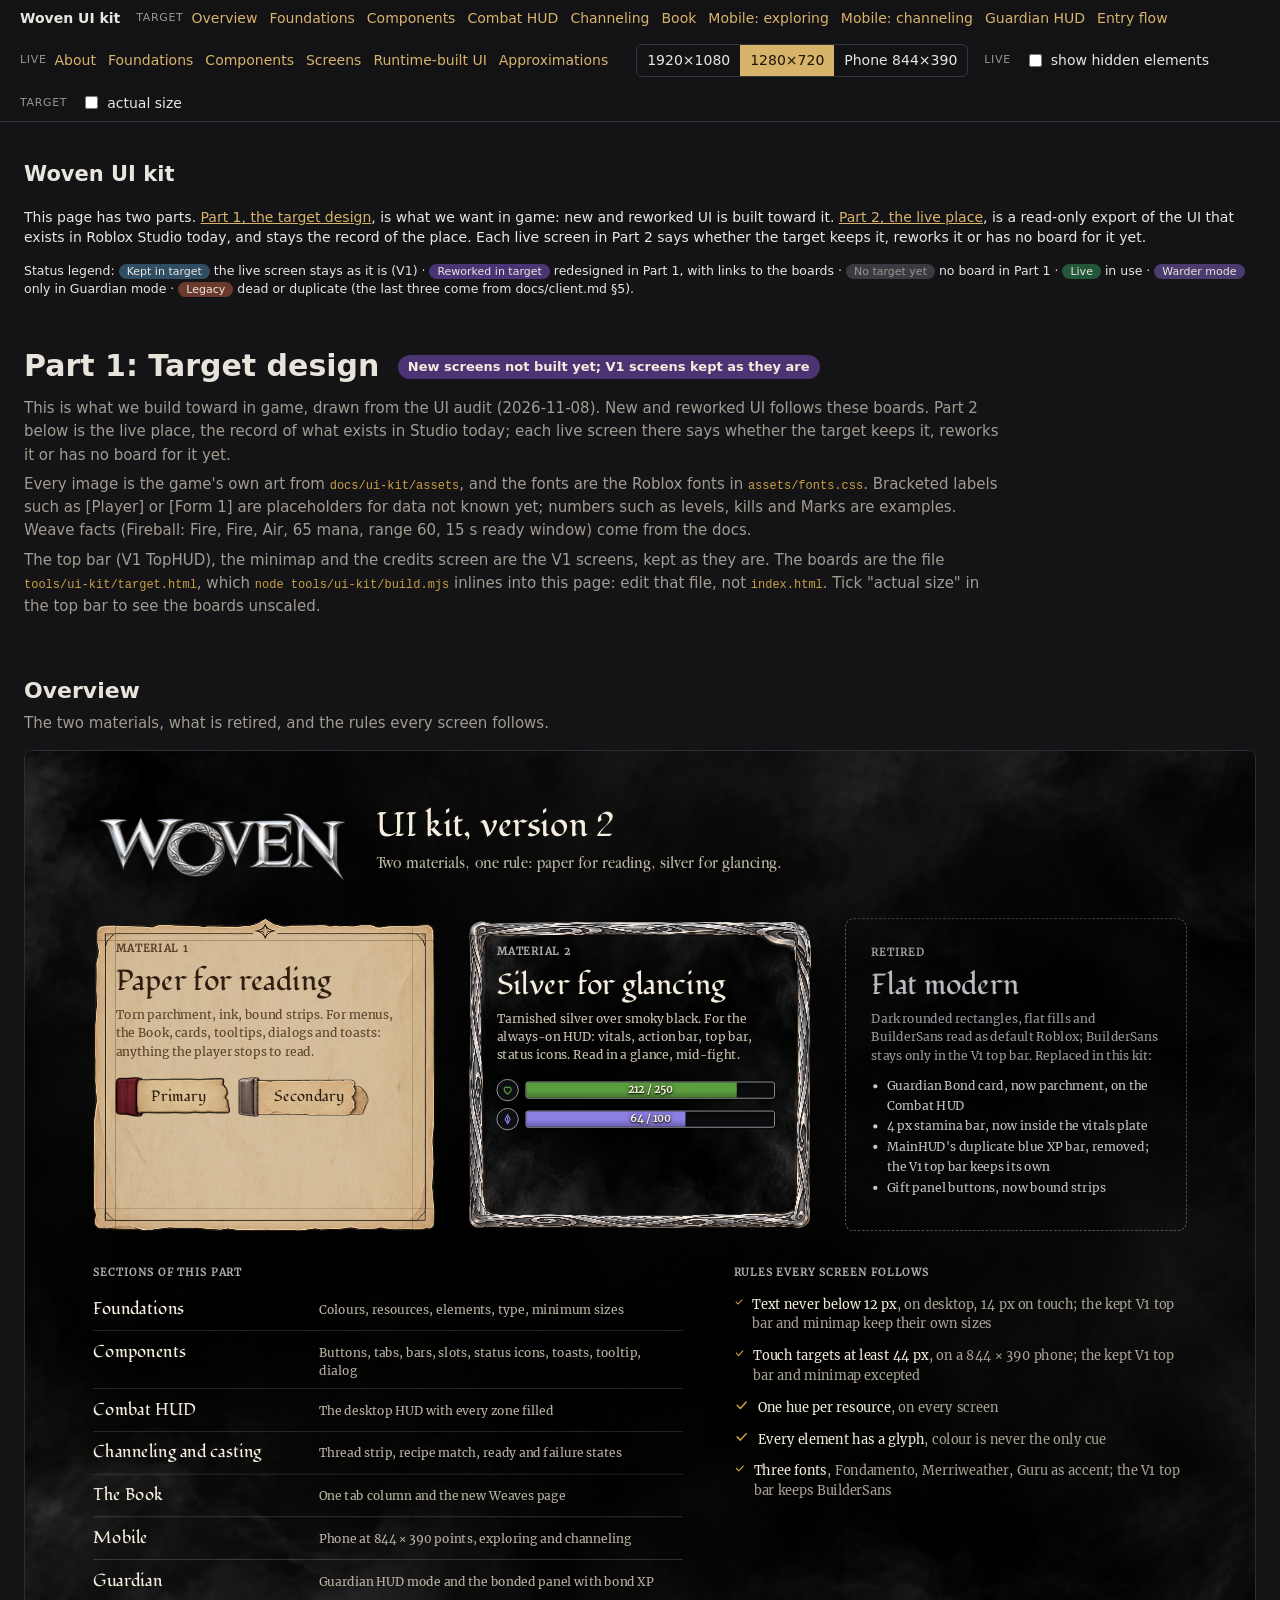
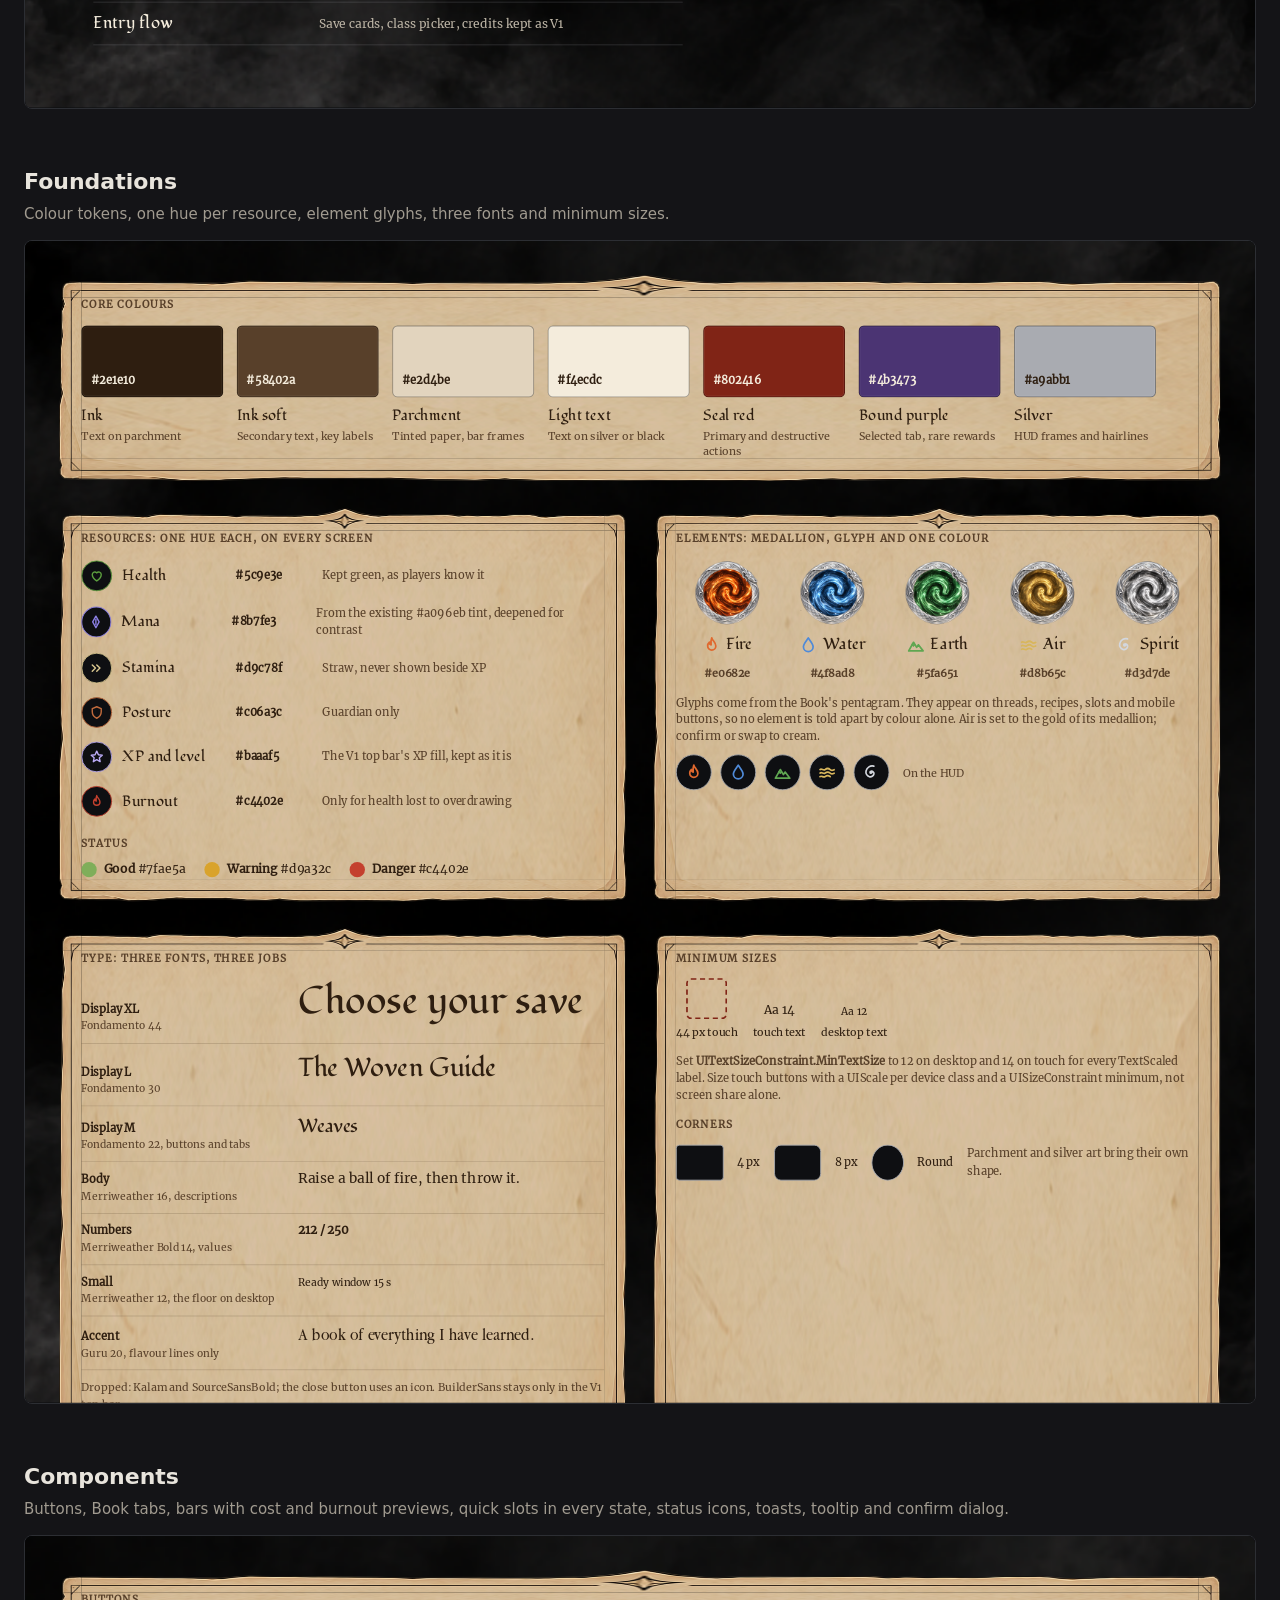
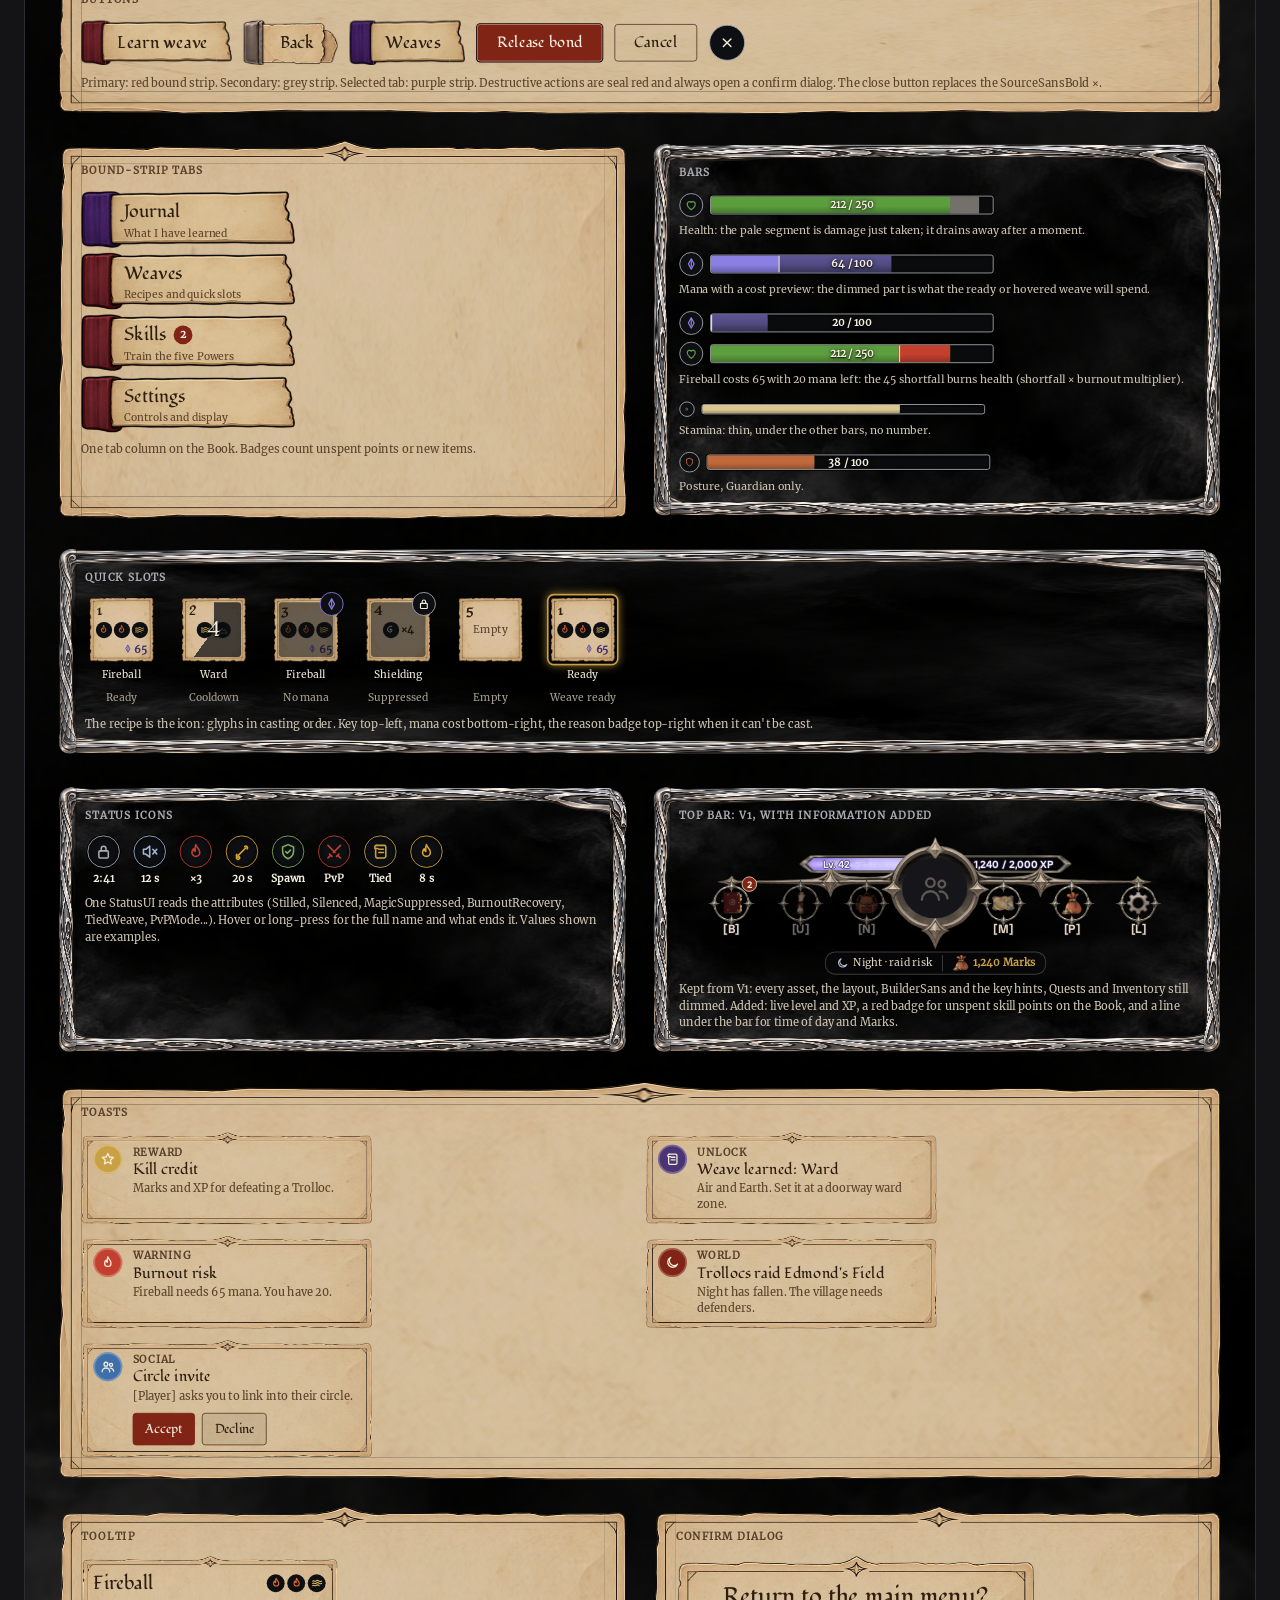
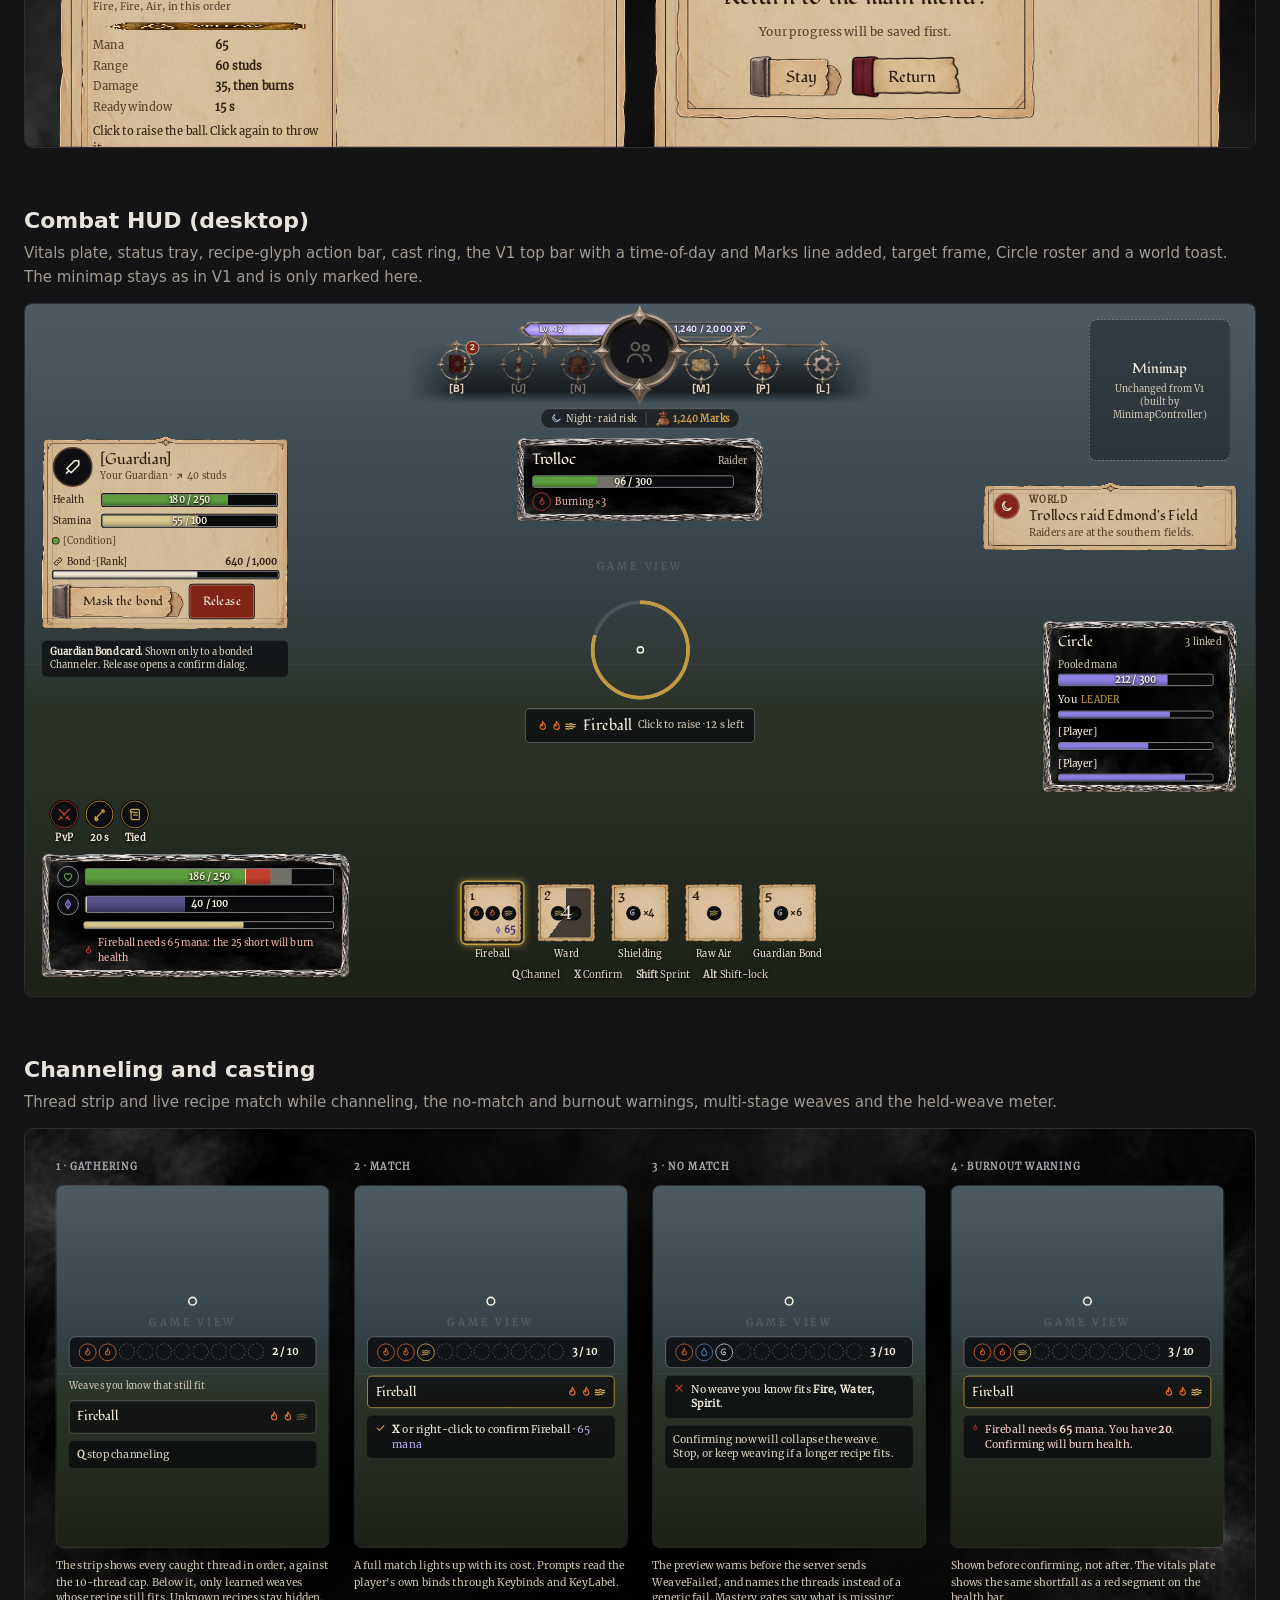
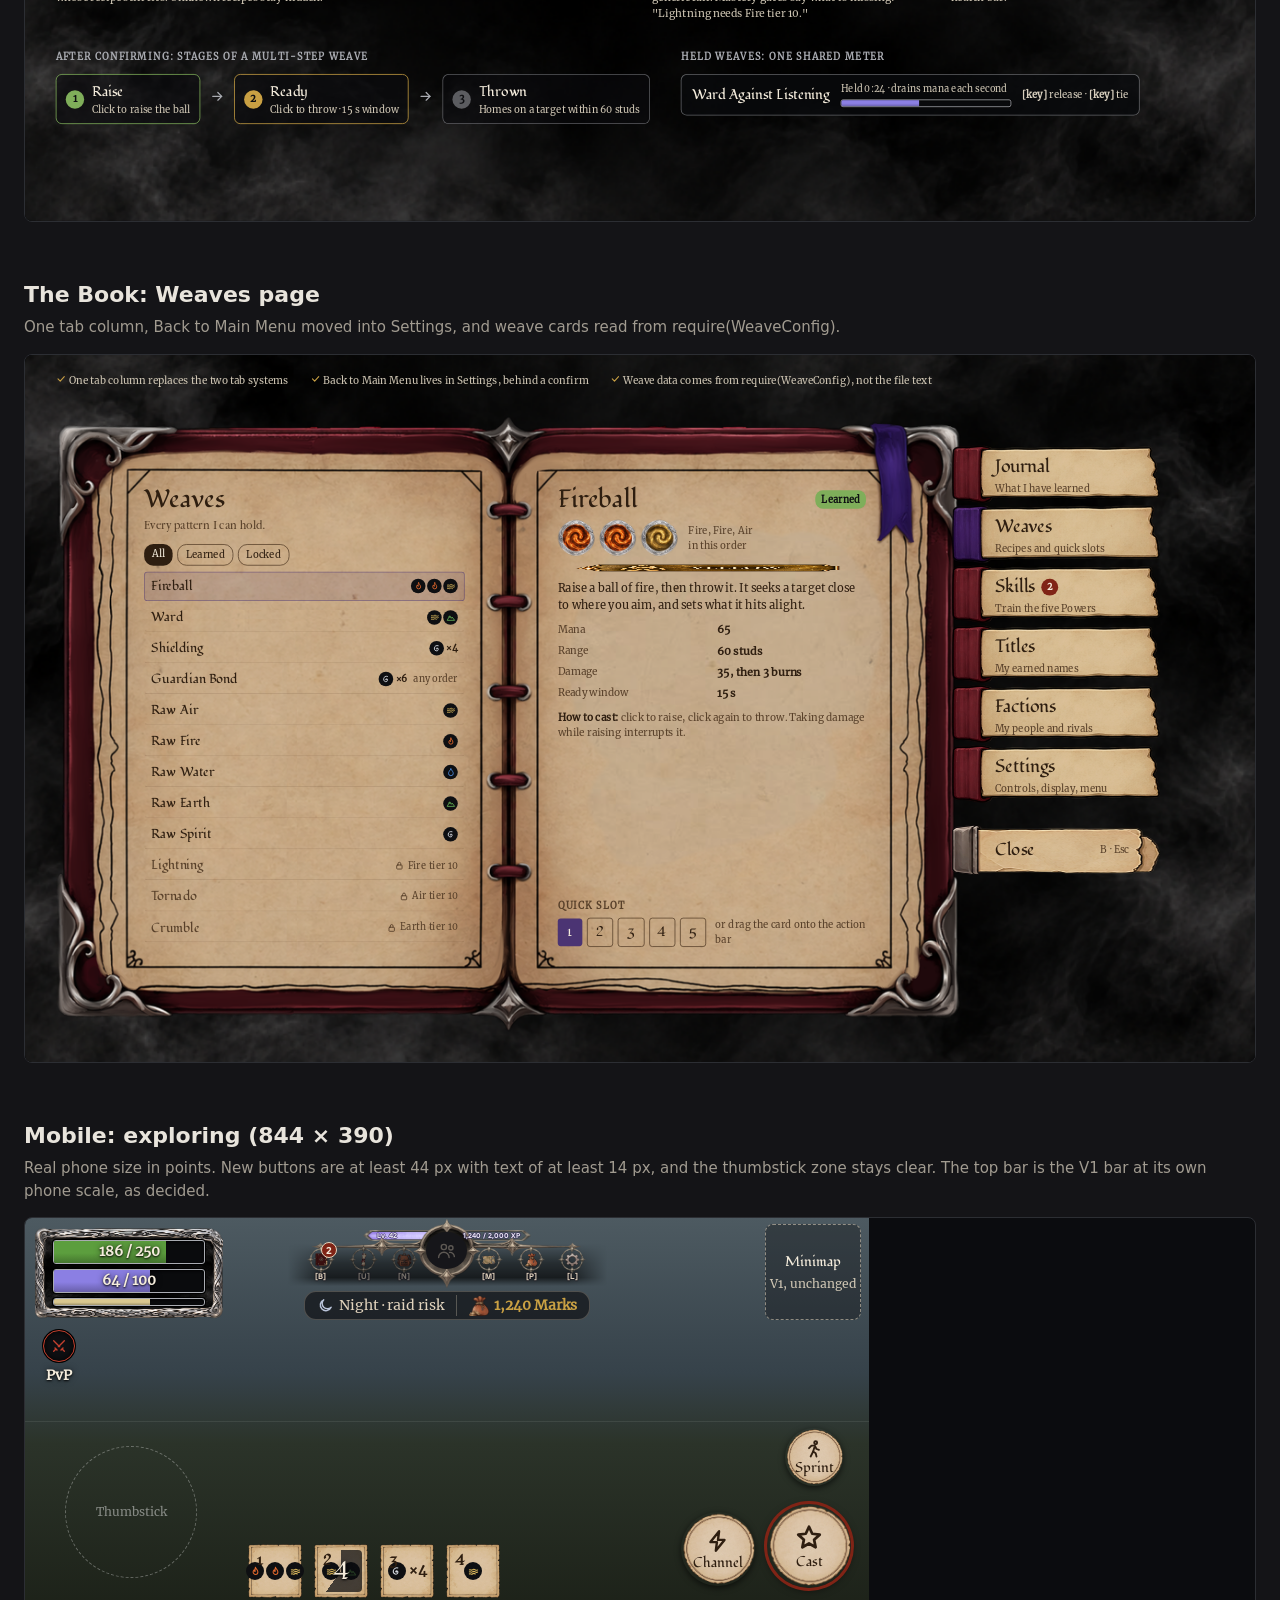
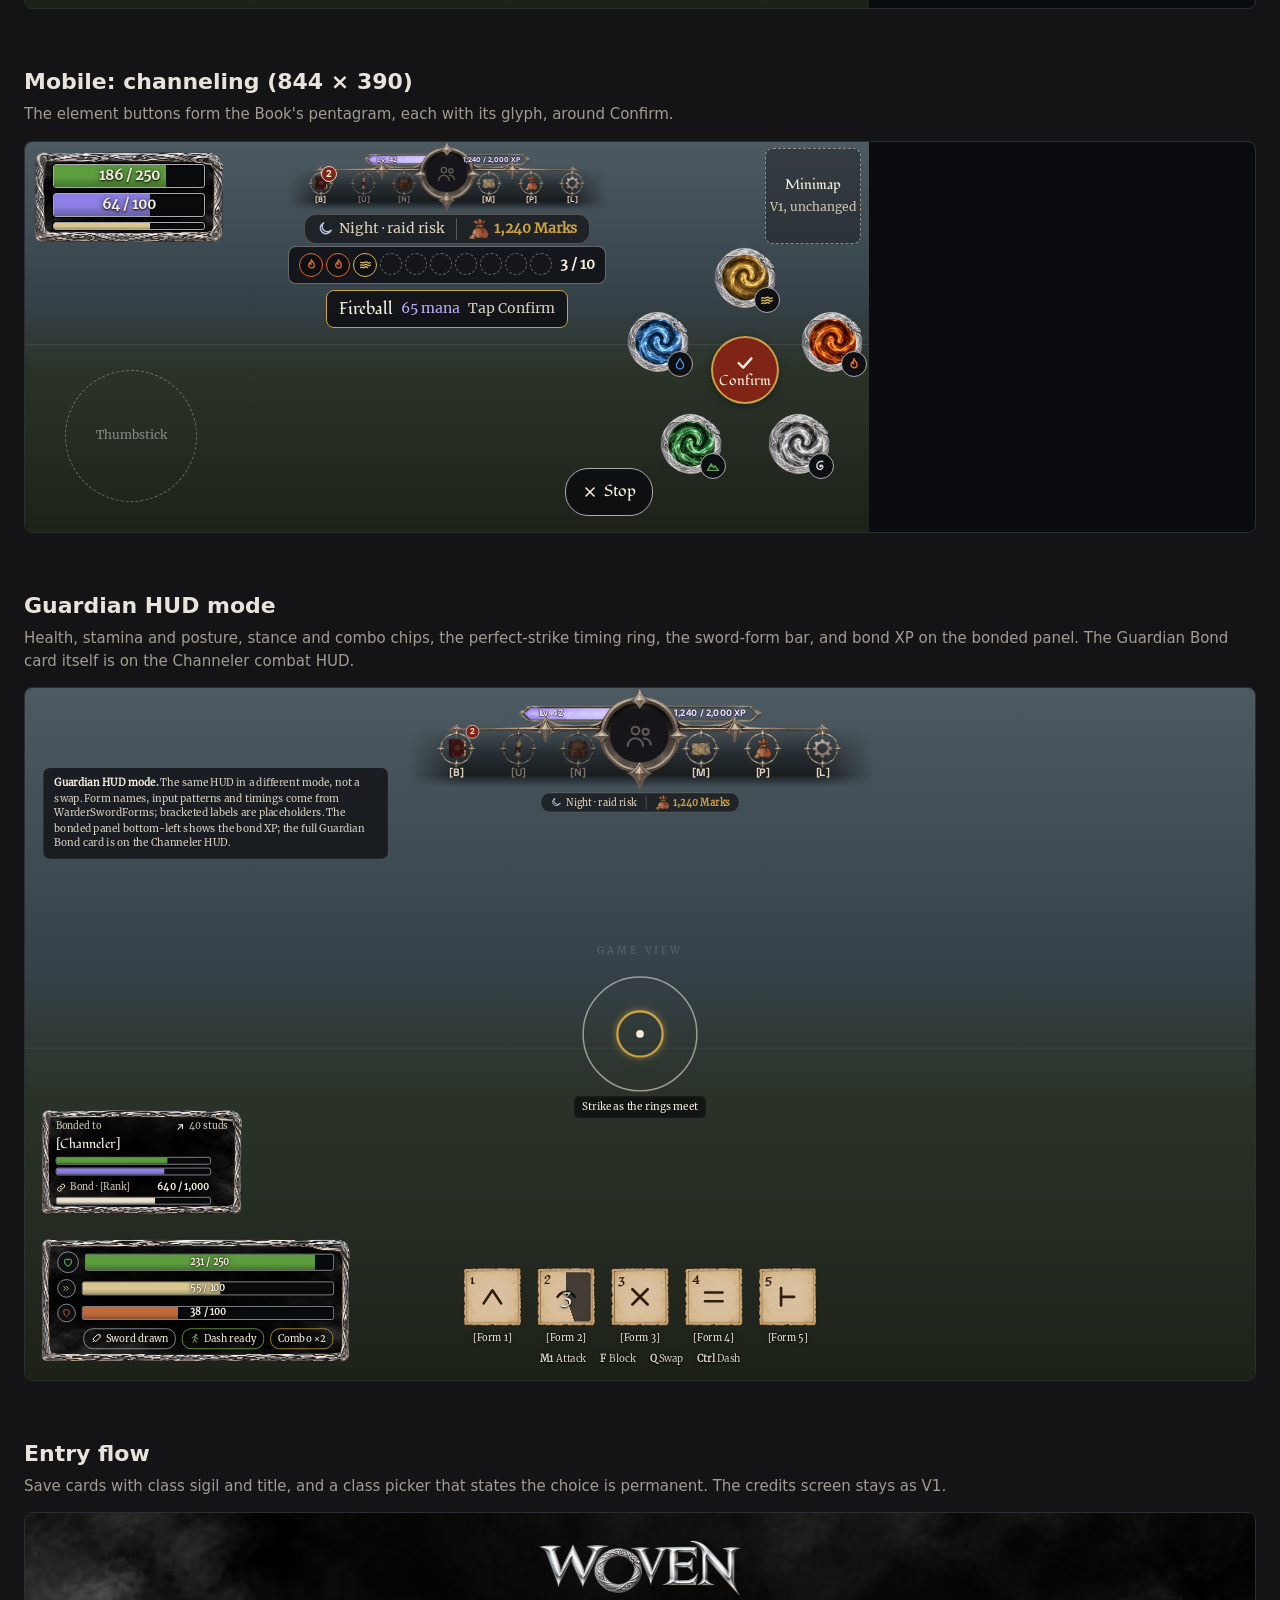
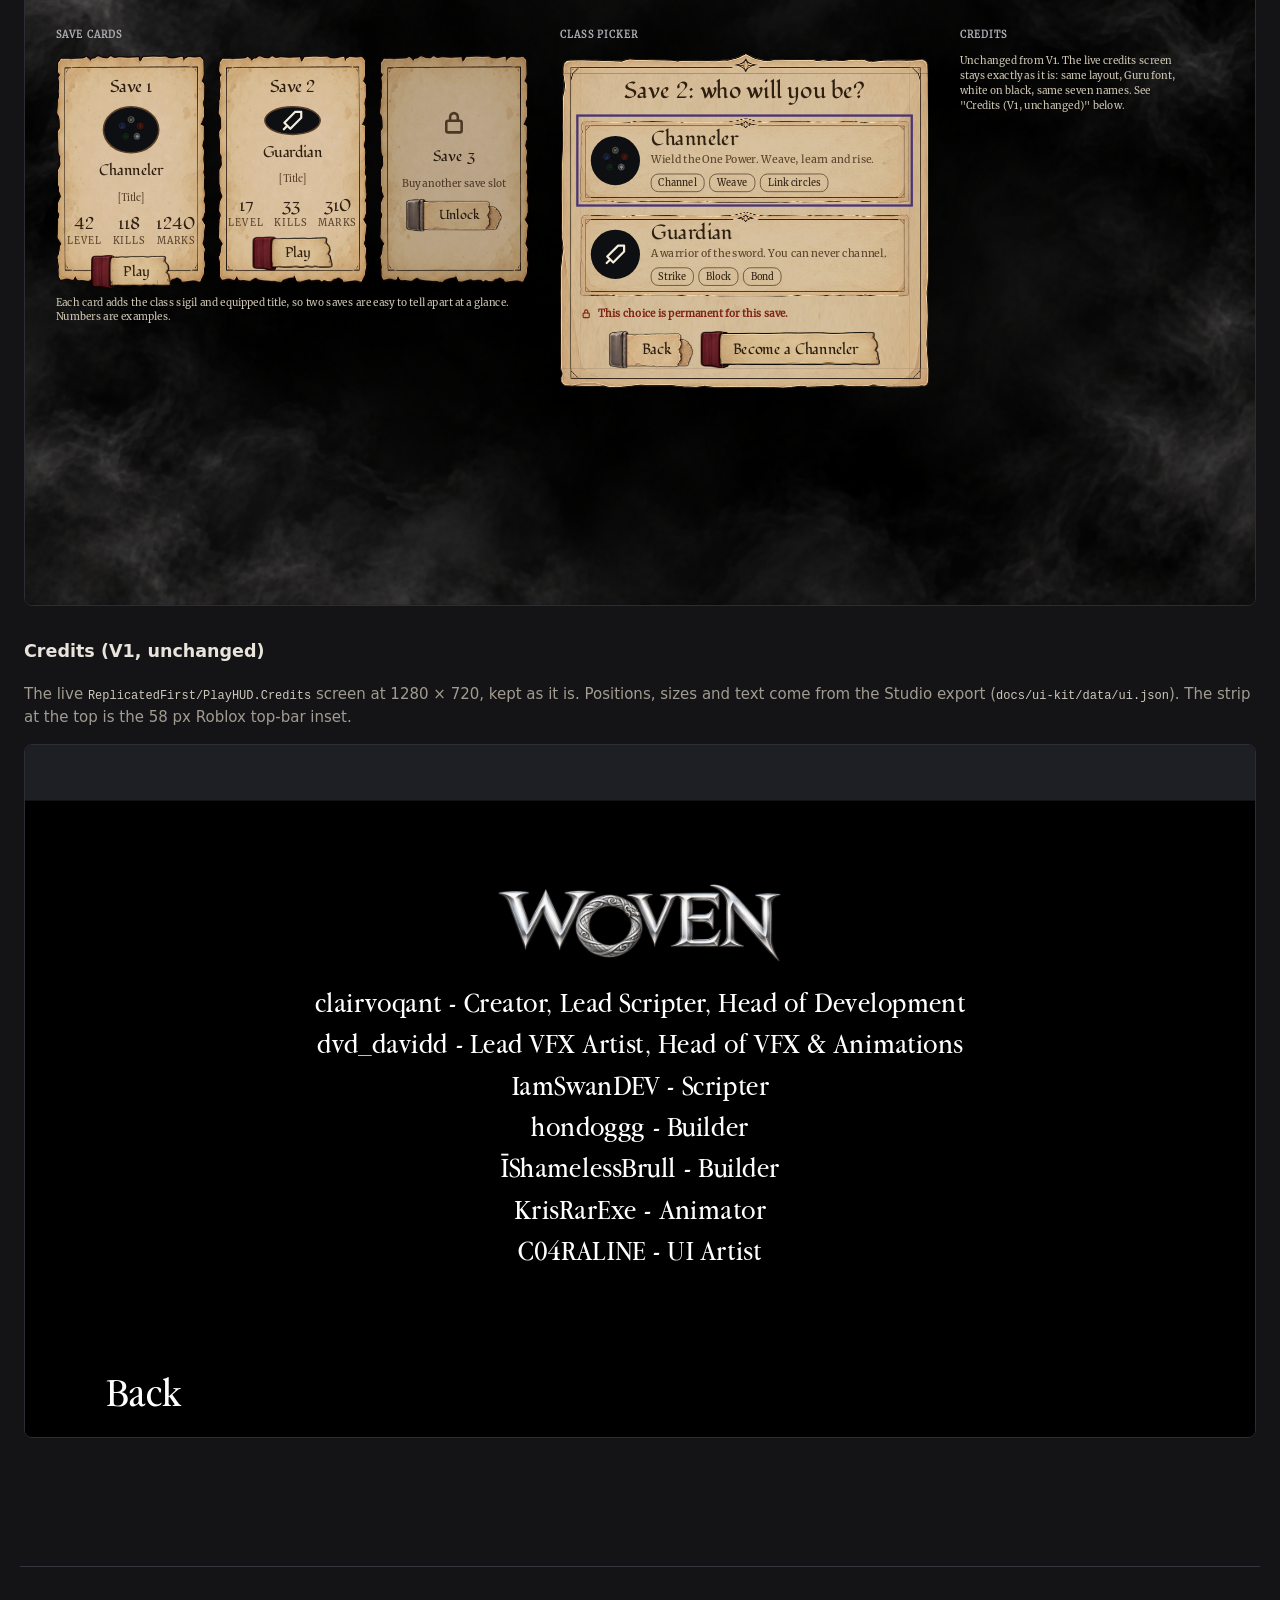
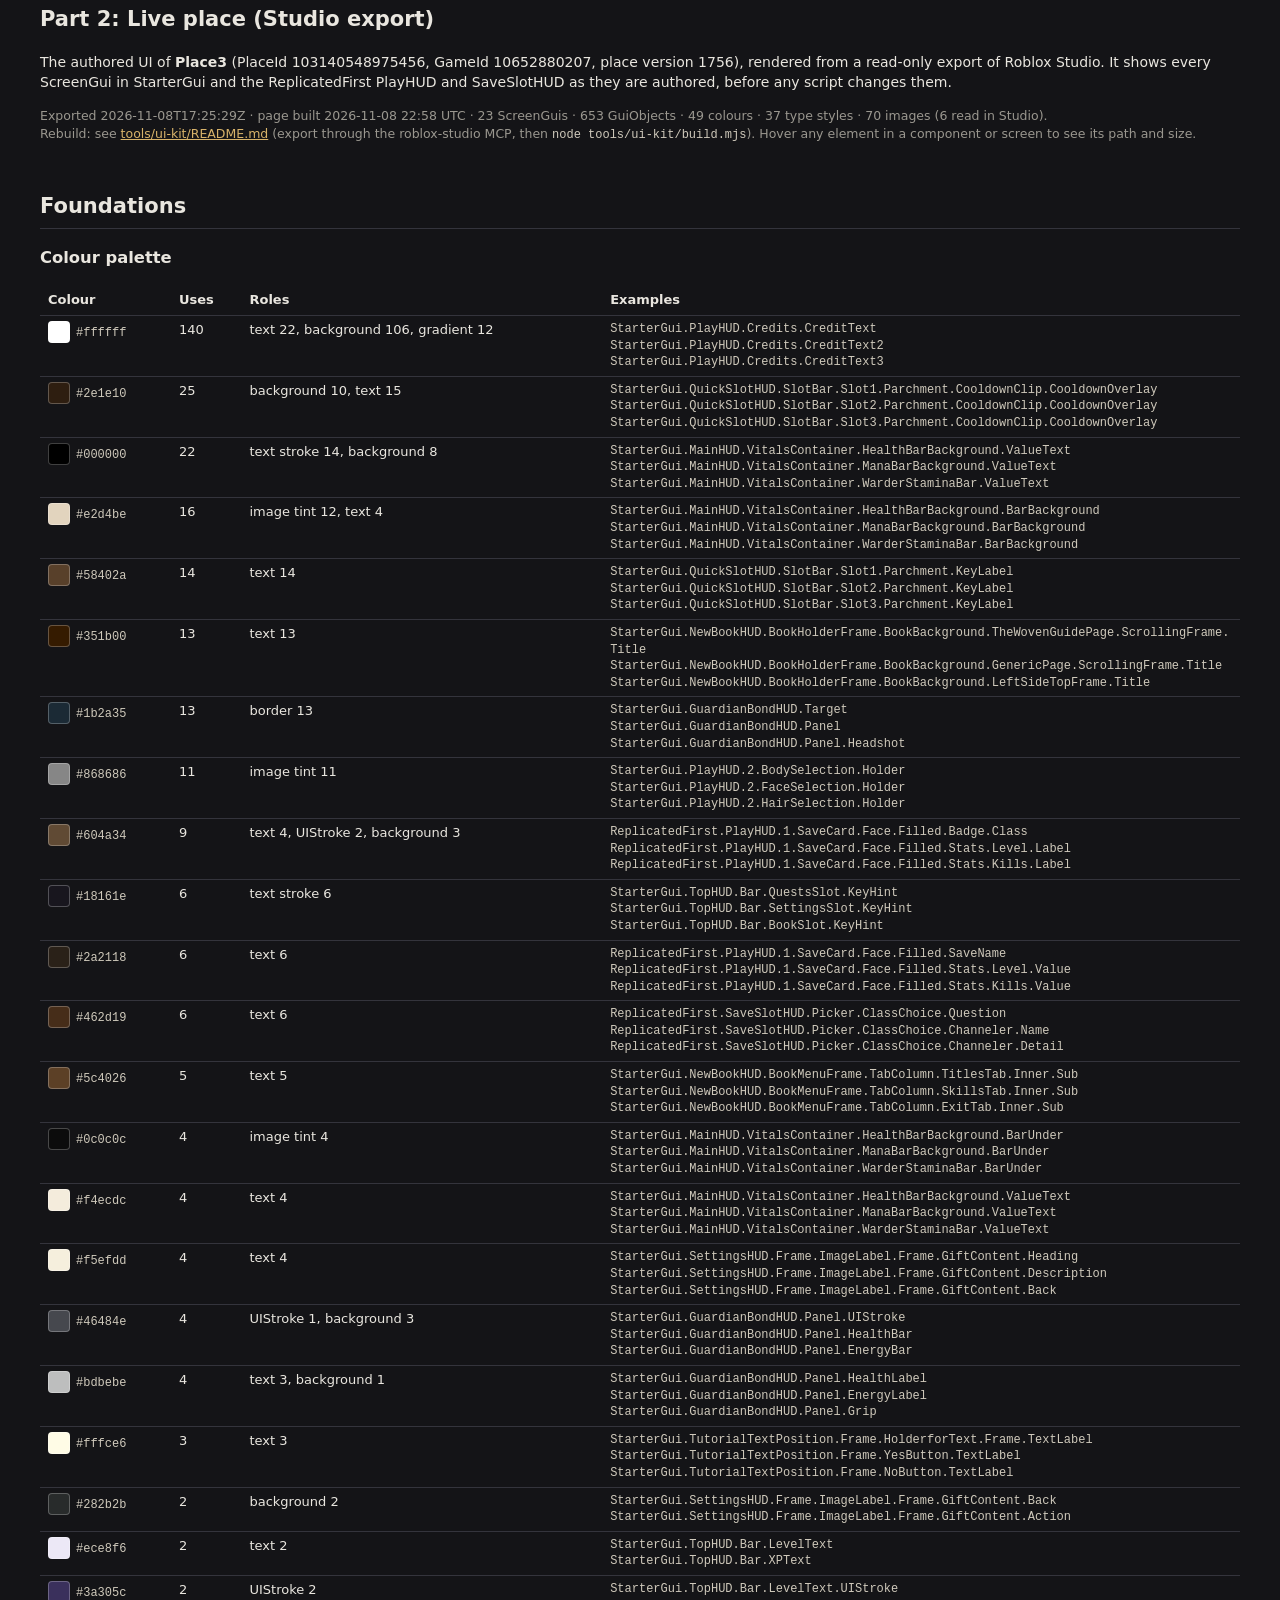
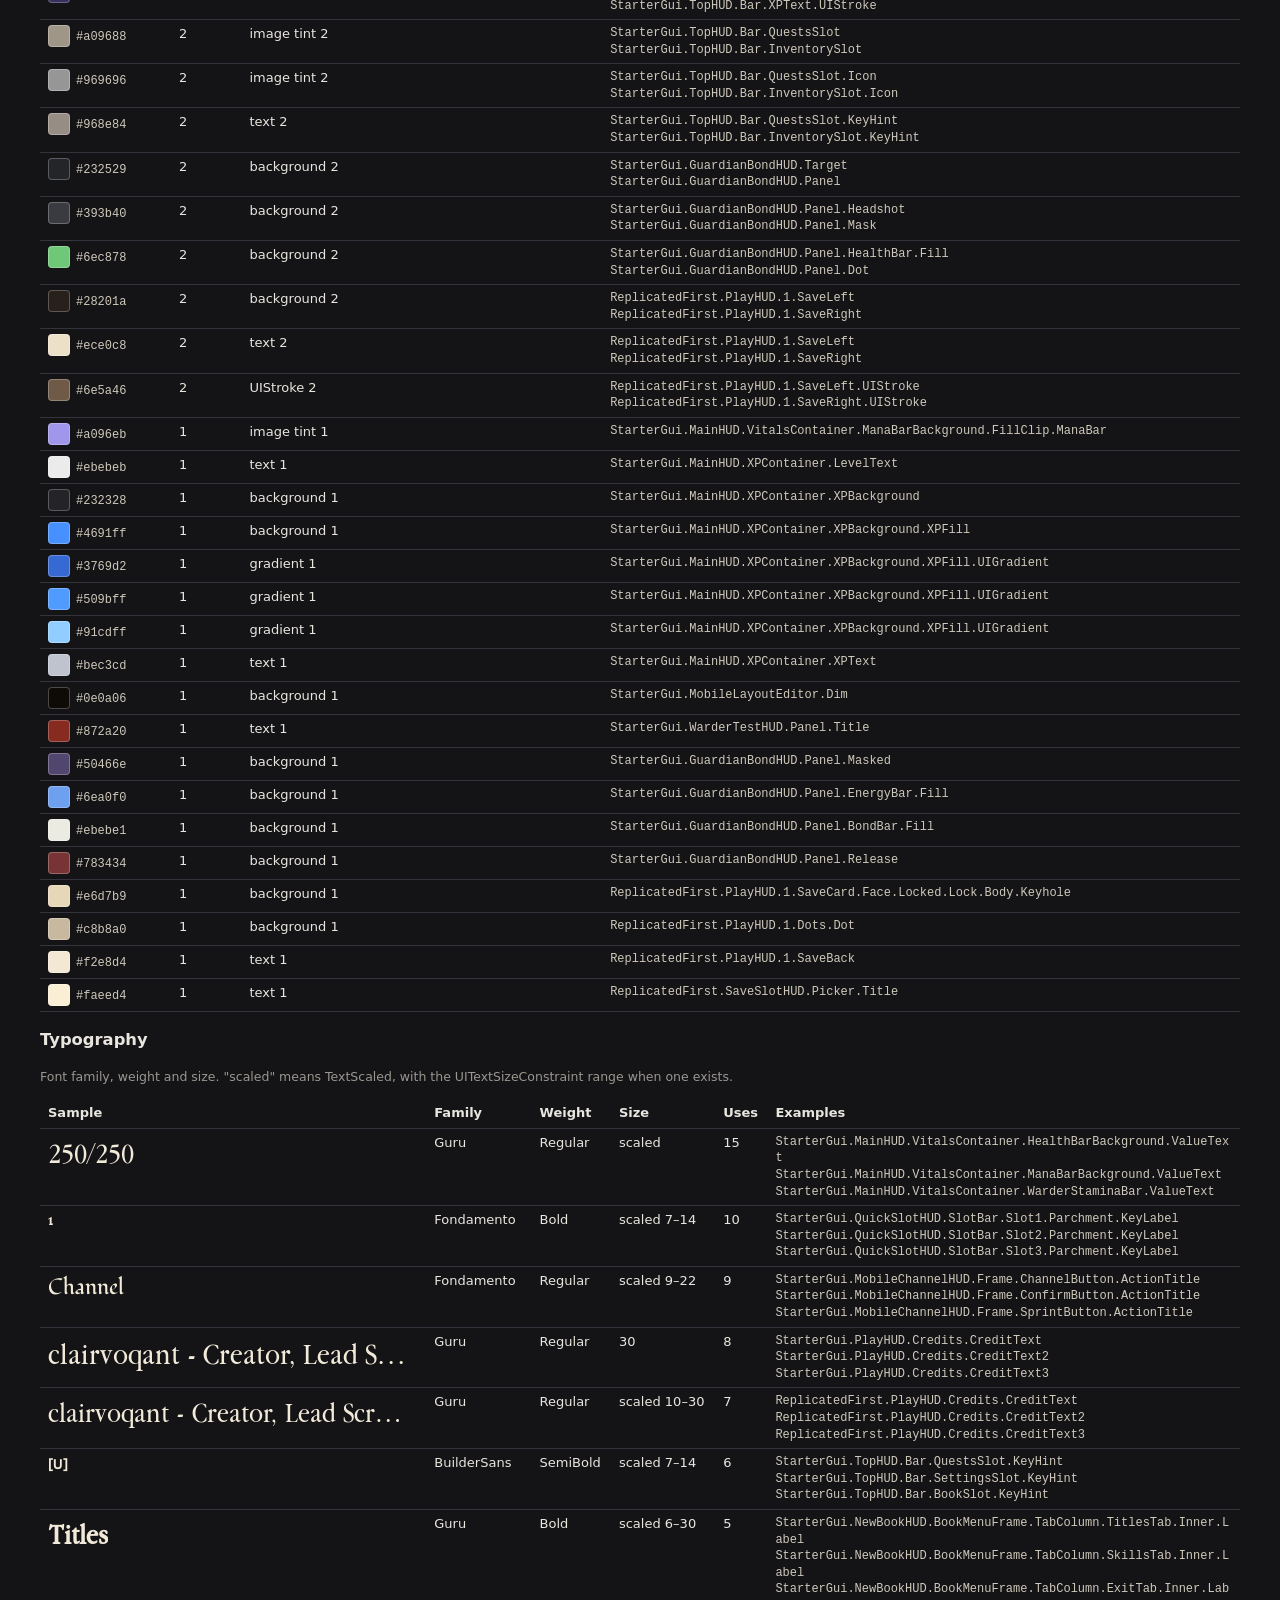
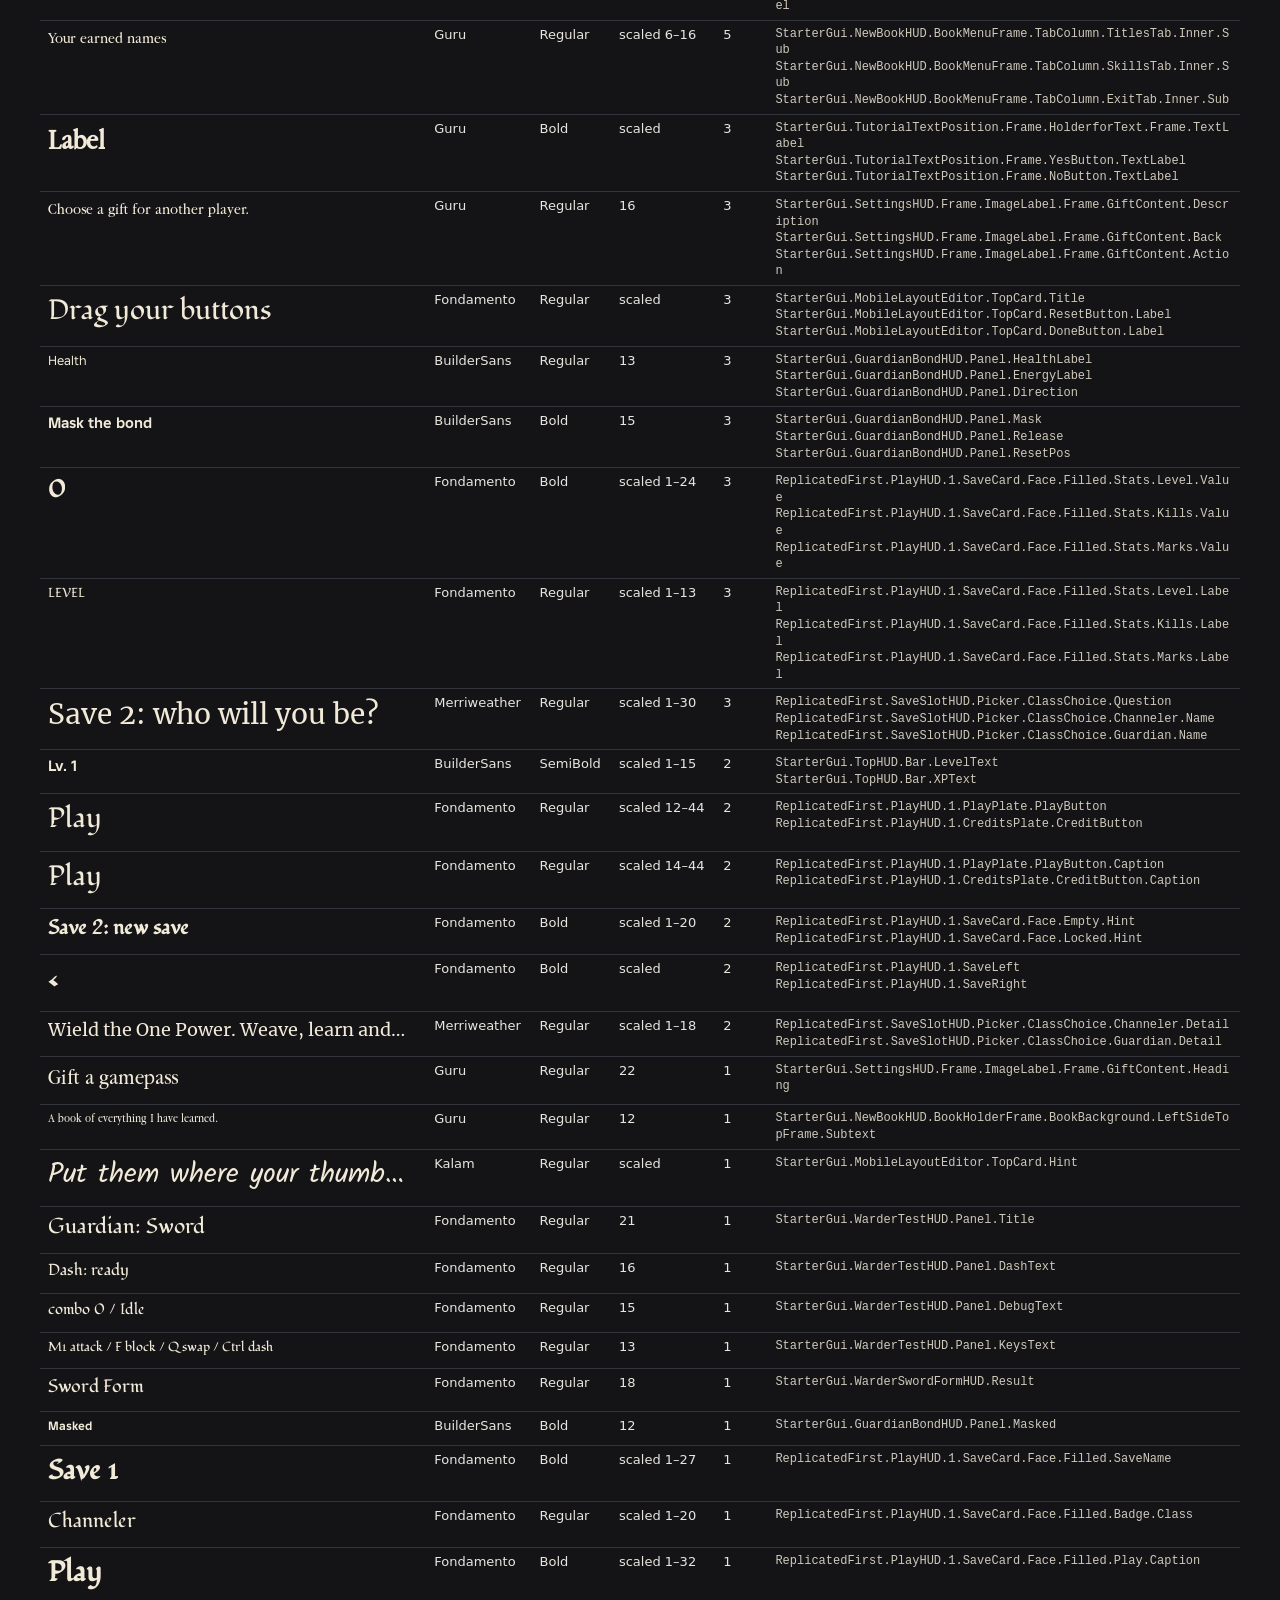
==== commit 8b57662d: "docs(ui-kit): merge the target design and the live export into one page - docs/ui-kit/index.html now" ====
--- a/docs/ui-kit/index.html
+++ b/docs/ui-kit/index.html
@@ -10,7 +10,9 @@
 .top{position:sticky;top:0;z-index:50;background:rgba(20,20,23,.95);border-bottom:1px solid var(--line);display:flex;gap:16px;align-items:center;padding:8px 20px;flex-wrap:wrap}
 .top nav a{margin-right:12px;text-decoration:none}.seg{display:inline-flex;border:1px solid var(--line);border-radius:6px;overflow:hidden}
 .seg button{background:none;border:0;color:var(--fg);padding:5px 10px;cursor:pointer;font:inherit}.seg button[aria-pressed=true]{background:var(--accent);color:#1b1408}
-main{max-width:1240px;margin:0 auto;padding:20px}section{margin:0 0 48px}h2{border-bottom:1px solid var(--line);padding-bottom:6px}
+#live{max-width:1240px;margin:0 auto;padding:20px}#intro-wrap{max-width:1680px;margin:0 auto;padding:20px 24px 0}#intro{margin:0}main section{scroll-margin-top:96px}section{margin:0 0 48px}h2{border-bottom:1px solid var(--line);padding-bottom:6px}
+.top nav{display:flex;flex-wrap:wrap;align-items:center}.top .grp{color:var(--muted);font-size:11px;text-transform:uppercase;letter-spacing:.06em;margin-right:8px}.top label{display:flex;gap:6px;align-items:center}
+#live{border-top:1px solid var(--line);margin-top:48px}.tgt{display:inline-block;margin-right:10px}
 .muted{color:var(--muted)}.small{font-size:12.5px}.num{text-align:right;font-variant-numeric:tabular-nums}.fail{color:#e07a6a}
 .tbl-wrap{overflow-x:auto}.tbl{border-collapse:collapse;width:100%;font-size:13px}.tbl td,.tbl th{border-bottom:1px solid var(--line);padding:5px 8px;vertical-align:top;text-align:left}
 .paths{font-size:11px;max-width:460px;word-break:break-all}
@@ -42,17 +44,632 @@
 .rn-viewport{background-image:repeating-linear-gradient(-45deg,rgba(255,255,255,.08) 0 4px,transparent 4px 10px)}
 .rn-hidden{outline:1px dashed rgba(120,200,255,.8);outline-offset:-1px}
 .rn-hover{outline:2px solid #ffcc33 !important;outline-offset:-1px}
-.badge{font-size:11px;border-radius:10px;padding:1px 8px;background:var(--panel2);white-space:nowrap}.b-live{background:#24563a}.b-warder-mode{background:#4b3b6e}.b-legacy{background:#6a3a2c}.b-unknown{background:#555}.b-code{background:#5a4a20}.b-runtime{background:#3a3f4f}
+.badge{font-size:11px;border-radius:10px;padding:1px 8px;background:var(--panel2);white-space:nowrap}.b-live{background:#24563a}.b-warder-mode{background:#4b3b6e}.b-legacy{background:#6a3a2c}.b-unknown{background:#555}.b-code{background:#5a4a20}.b-runtime{background:#3a3f4f}.b-t-kept{background:#2f4d63}.b-t-reworked{background:#4b3473}.b-t-none{background:#3a3a40;color:var(--muted)}
 #tip{position:fixed;z-index:100;background:#000;color:#fff;font:12px/1.35 ui-monospace,Consolas,monospace;padding:6px 8px;border-radius:5px;white-space:pre;pointer-events:none;max-width:70vw;overflow:hidden;text-overflow:ellipsis}
+</style>
+<style>
+#target{--panel:#1c1d21;--line:#2c2e33;--text:#e8e4dc;--muted:#a19b90;--gold:#c9a043;max-width:1680px;margin:0 auto;padding:32px 24px 80px;color:var(--text);font:15px/1.55 system-ui,-apple-system,"Segoe UI",sans-serif}
+#target *{box-sizing:content-box}
+#target button,#target input{box-sizing:border-box}
+#target header.intro h1{margin:0 0 8px;font-size:30px}
+#target header.intro p{margin:6px 0;color:var(--muted);max-width:980px}
+#target header.intro a,#target header.intro code{color:var(--gold)}
+#target .status{display:inline-block;padding:2px 10px;border-radius:12px;background:#4b3473;color:#f4ecdc;font-size:13px;font-weight:600;margin-left:8px;vertical-align:middle}
+#target section{margin:56px 0 0}
+#target section h2{margin:0;padding:0;border:0;font-size:22px}
+#target .desc{margin:4px 0 14px;color:var(--muted)}
+#target .frame{position:relative;overflow:hidden;border:1px solid var(--line);border-radius:8px;background:#0b0c0f}
+#target .frame.actual{overflow:auto}
+#target .scaler{transform-origin:0 0}
+#target .parch{border-style:solid;border-width:26px;border-image:url(assets/108494879019670.png) 64 fill / 26px stretch}
+#target .parch-sm{border-style:solid;border-width:14px;border-image:url(assets/108494879019670.png) 64 fill / 14px stretch}
+#target .slotbg{background:url(assets/131123073609732.png) center/100% 100% no-repeat}
+#target .roundbg{background:url(assets/91527845681015.png) center/100% 100% no-repeat}
+#target .strip-red{background:url(assets/97760911897294.png) center/100% 100% no-repeat}
+#target .strip-purple{background:url(assets/71221942296508.png) center/100% 100% no-repeat}
+#target .strip-grey{background:url(assets/74534951371925.png) center/100% 100% no-repeat}
+#target .btn-red{border-style:solid;border-width:0 18px 0 28px;border-image:url(assets/97760911897294.png) 0 70 0 110 fill stretch}
+#target .btn-purple{border-style:solid;border-width:0 18px 0 28px;border-image:url(assets/71221942296508.png) 0 70 0 110 fill stretch}
+#target .btn-grey{border-style:solid;border-width:0 18px 0 28px;border-image:url(assets/74534951371925.png) 0 70 0 110 fill stretch}
+#target .knot{border-style:solid;border-width:20px;border-image:url(assets/121050680426343.png) 112 fill / 20px stretch}
+#target .knot-sm{border-style:solid;border-width:12px;border-image:url(assets/121050680426343.png) 112 fill / 12px stretch}
+#target .smoke{background:#0b0c0f url(assets/80391937209124.png) center/cover no-repeat}
+#target .bookbg{background:url(assets/book-spread.png) center/100% 100% no-repeat}
+#target .world{background:linear-gradient(180deg,#4d5a61 0%,#36424a 40%,#2b3329 58%,#1d2219 100%)}
+#target .goldline{background:url(assets/137381899011035.png) center/100% 100% no-repeat}
 </style></head><body>
-<div class="top"><b>Woven UI kit</b><nav><a href="#header">About</a><a href="#foundations">Foundations</a><a href="#components">Components</a><a href="#screens">Screens</a><a href="#runtime">Runtime-built UI</a><a href="#approx">Approximations</a><a href="v2/index.html">Target design (v2)</a></nav>
-<span class="seg" role="group" aria-label="Viewport"><button data-vp="desktop" aria-pressed="false">1920×1080</button><button data-vp="laptop" aria-pressed="true">1280×720</button><button data-vp="phone" aria-pressed="false">Phone 844×390</button></span>
-<label><input type="checkbox" id="show-hidden"> show hidden elements</label></div>
+<div class="top"><b>Woven UI kit</b>
+<nav><span class="grp">Target</span><a href="#t-overview">Overview</a><a href="#t-foundations">Foundations</a><a href="#t-components">Components</a><a href="#t-combat-hud">Combat HUD</a><a href="#t-channeling">Channeling</a><a href="#t-book">Book</a><a href="#t-mobile-explore">Mobile: exploring</a><a href="#t-mobile-channel">Mobile: channeling</a><a href="#t-guardian">Guardian HUD</a><a href="#t-entry">Entry flow</a></nav>
+<nav><span class="grp">Live</span><a href="#header">About</a><a href="#foundations">Foundations</a><a href="#components">Components</a><a href="#screens">Screens</a><a href="#runtime">Runtime-built UI</a><a href="#approx">Approximations</a></nav>
+<span class="seg" role="group" aria-label="Live viewport"><button data-vp="desktop" aria-pressed="false">1920×1080</button><button data-vp="laptop" aria-pressed="true">1280×720</button><button data-vp="phone" aria-pressed="false">Phone 844×390</button></span>
+<label><span class="grp">Live</span><input type="checkbox" id="show-hidden"> show hidden elements</label>
+<label><span class="grp">Target</span><input type="checkbox" id="actual"> actual size</label></div>
 <main>
-<section id="header"><h1>Woven UI kit</h1>
+<div id="intro-wrap"><section id="intro"><h1>Woven UI kit</h1>
+<p>This page has two parts. <a href="#t-overview">Part 1, the target design</a>, is what we want in game: new and reworked UI is built toward it. <a href="#header">Part 2, the live place</a>, is a read-only export of the UI that exists in Roblox Studio today, and stays the record of the place. Each live screen in Part 2 says whether the target keeps it, reworks it or has no board for it yet.</p>
+<p class="small">Status legend: <span class="badge b-t-kept">Kept in target</span> the live screen stays as it is (V1) · <span class="badge b-t-reworked">Reworked in target</span> redesigned in Part 1, with links to the boards · <span class="badge b-t-none">No target yet</span> no board in Part 1 · <span class="badge b-live">Live</span> in use · <span class="badge b-warder-mode">Warder mode</span> only in Guardian mode · <span class="badge b-legacy">Legacy</span> dead or duplicate (the last three come from docs/client.md §5).</p></section></div>
+<div id="target">
+<header class="intro">
+<h1>Part 1: Target design <span class="status">New screens not built yet; V1 screens kept as they are</span></h1>
+<p>This is what we build toward in game, drawn from the UI audit (2026-11-08). New and reworked UI follows these boards. Part 2 below is the live place, the record of what exists in Studio today; each live screen there says whether the target keeps it, reworks it or has no board for it yet.</p>
+<p>Every image is the game's own art from <code>docs/ui-kit/assets</code>, and the fonts are the Roblox fonts in <code>assets/fonts.css</code>. Bracketed labels such as [Player] or [Form 1] are placeholders for data not known yet; numbers such as levels, kills and Marks are examples. Weave facts (Fireball: Fire, Fire, Air, 65 mana, range 60, 15 s ready window) come from the docs.</p>
+<p>The top bar (V1 TopHUD), the minimap and the credits screen are the V1 screens, kept as they are. The boards are the file <code>tools/ui-kit/target.html</code>, which <code>node tools/ui-kit/build.mjs</code> inlines into this page: edit that file, not <code>index.html</code>. Tick "actual size" in the top bar to see the boards unscaled.</p>
+</header>
+<section id="t-overview">
+<h2>Overview</h2>
+<p class="desc">The two materials, what is retired, and the rules every screen follows.</p>
+<div class="frame" data-w="1440" data-h="1120"><div class="scaler"><div class="ab" style="width: 1440px; height: 1120px; box-sizing: border-box; position: relative; overflow: hidden; font-family:'rbx-Merriweather','Merriweather',Georgia,serif; color: #f4ecdc; ">
+<div class="smoke" style="position: absolute; inset: 0;"></div>
+<div style="position: absolute; inset: 0; padding: 64px 80px; box-sizing: border-box; display: flex; flex-direction: column; gap: 40px;">
+  <div style="display: flex; align-items: flex-end; gap: 28px;">
+    <img src="assets/89310180439736.png" alt="Woven" style="height: 92px; display: block;">
+    <div style="padding-bottom: 10px;">
+      <div style="font-family:'rbx-Fondamento','Fondamento',Georgia,serif; font-size: 40px; color: #f4ecdc; line-height: 1;">UI kit, version 2</div>
+      <div style="font-family:'rbx-Guru','rbx-Merriweather',Georgia,serif; font-size: 20px; color: #bdb5a6; margin-top: 8px;">Two materials, one rule: paper for reading, silver for glancing.</div>
+    </div>
+  </div>
+  <div style="display: flex; gap: 40px;">
+<div class="parch" style="width: 400px; height: 366px; box-sizing: border-box; color: #2e1e10; display: flex; flex-direction: column; gap: 12px;">
+  <div style="font-size: 12px; letter-spacing: .1em; text-transform: uppercase; font-weight: 700; color: #58402a;">Material 1</div>
+  <div style="font-family:'rbx-Fondamento','Fondamento',Georgia,serif; font-size: 34px; line-height: 1;">Paper for reading</div>
+  <div style="font-size: 14px; line-height: 1.55; color: #58402a;">Torn parchment, ink, bound strips. For menus, the Book, cards, tooltips, dialogs and toasts: anything the player stops to read.</div>
+  <div style="display: flex; gap: 10px; margin-top: 6px;"><button class="btn-red" style="margin: 0; box-sizing: border-box; cursor: pointer;  height: 46px; padding: 0 10px 0 14px; background-color: transparent; display: inline-flex; align-items: center; justify-content: center; font-family:'rbx-Fondamento','Fondamento',Georgia,serif; font-size: 18px; color: #2e1e10;">Primary</button><button class="btn-grey" style="margin: 0; box-sizing: border-box; cursor: pointer;  height: 46px; padding: 0 10px 0 14px; background-color: transparent; display: inline-flex; align-items: center; justify-content: center; font-family:'rbx-Fondamento','Fondamento',Georgia,serif; font-size: 18px; color: #2e1e10;">Secondary</button></div>
+</div>
+<div class="knot" style="width: 400px; height: 366px; box-sizing: border-box; padding: 10px 12px; display: flex; flex-direction: column; gap: 12px;">
+  <div style="font-size: 12px; letter-spacing: .1em; text-transform: uppercase; font-weight: 700; color: #a9abb1;">Material 2</div>
+  <div style="font-family:'rbx-Fondamento','Fondamento',Georgia,serif; font-size: 34px; line-height: 1; color: #f4ecdc;">Silver for glancing</div>
+  <div style="font-size: 14px; line-height: 1.55; color: #cfc6b4;">Tarnished silver over smoky black. For the always-on HUD: vitals, action bar, top bar, status icons. Read in a glance, mid-fight.</div>
+  <div style="display: flex; flex-direction: column; gap: 8px; margin-top: 4px;"><div style="display: flex; align-items: center; gap: 8px;"><div style="width: 24px; height: 24px; flex: none; display: flex; align-items: center; justify-content: center; border-radius: 50%; background: #0e0f12; border: 1px solid #a9abb1;"><svg width="14" height="14" viewBox="0 0 24 24" fill="none" stroke="#5c9e3e" stroke-width="2.2" stroke-linecap="round" stroke-linejoin="round" role="img" aria-label="Health"><path d="M12 20s-7-4.4-7-10a4 4 0 0 1 7-2.6A4 4 0 0 1 19 10c0 5.6-7 10-7 10z"/></svg></div><div style="position: relative; width: 290px; height: 18px; background: #0a0b0d; border: 1px solid #a9abb1; border-radius: 3px; overflow: hidden; box-shadow: 0 0 0 1px #000, inset 0 1px 3px rgba(0,0,0,.8);"><div style="position: absolute; left: 0; top: 0; bottom: 0; width: 84.8%; background: linear-gradient(180deg, #5c9e3e 0%, #5c9e3e 55%, rgba(0,0,0,.25) 100%), #5c9e3e;"></div><div style="position: absolute; inset: 0; display: flex; align-items: center; justify-content: center; font-size: 12px; font-weight: 700; color: #f4ecdc; text-shadow:0 1px 2px rgba(0,0,0,.9),0 0 6px rgba(0,0,0,.6);">212 / 250</div></div></div><div style="display: flex; align-items: center; gap: 8px;"><div style="width: 24px; height: 24px; flex: none; display: flex; align-items: center; justify-content: center; border-radius: 50%; background: #0e0f12; border: 1px solid #a9abb1;"><svg width="14" height="14" viewBox="0 0 24 24" fill="none" stroke="#8b7fe3" stroke-width="2.2" stroke-linecap="round" stroke-linejoin="round" role="img" aria-label="Mana"><path d="M12 3l5 9-5 9-5-9z"/><path d="M12 8v8"/></svg></div><div style="position: relative; width: 290px; height: 18px; background: #0a0b0d; border: 1px solid #a9abb1; border-radius: 3px; overflow: hidden; box-shadow: 0 0 0 1px #000, inset 0 1px 3px rgba(0,0,0,.8);"><div style="position: absolute; left: 0; top: 0; bottom: 0; width: 64.0%; background: linear-gradient(180deg, #8b7fe3 0%, #8b7fe3 55%, rgba(0,0,0,.25) 100%), #8b7fe3;"></div><div style="position: absolute; inset: 0; display: flex; align-items: center; justify-content: center; font-size: 12px; font-weight: 700; color: #f4ecdc; text-shadow:0 1px 2px rgba(0,0,0,.9),0 0 6px rgba(0,0,0,.6);">64 / 100</div></div></div></div>
+</div>
+<div style="width: 400px; height: 366px; box-sizing: border-box; padding: 30px; border: 1px dashed #6b6d73; border-radius: 10px; display: flex; flex-direction: column; gap: 12px;">
+  <div style="font-size: 12px; letter-spacing: .1em; text-transform: uppercase; font-weight: 700; color: #9a9ca2;">Retired</div>
+  <div style="font-family:'rbx-Fondamento','Fondamento',Georgia,serif; font-size: 34px; line-height: 1; color: #b9bbc1;">Flat modern</div>
+  <div style="font-size: 14px; line-height: 1.55; color: #9a9ca2;">Dark rounded rectangles, flat fills and BuilderSans read as default Roblox; BuilderSans stays only in the V1 top bar. Replaced in this kit:</div>
+  <ul style="margin: 0; padding-left: 18px; font-size: 14px; line-height: 1.7; color: #c4c6cb;">
+    <li>Guardian Bond card, now parchment, on the Combat HUD</li>
+    <li>4 px stamina bar, now inside the vitals plate</li>
+    <li>MainHUD&#39;s duplicate blue XP bar, removed; the V1 top bar keeps its own</li>
+    <li>Gift panel buttons, now bound strips</li>
+  </ul>
+</div></div>
+  <div style="display: flex; gap: 60px;">
+    <div style="flex: 1.3;"><div style="font-size: 12px; letter-spacing: .1em; text-transform: uppercase; font-weight: 700; color: #a9abb1;">Sections of this part</div><div style="margin-top: 8px;"><div style="display: flex; gap: 14px; align-items: baseline; padding: 9px 0; border-bottom: 1px solid rgba(169,171,177,.25);"><div style="font-family:'rbx-Fondamento','Fondamento',Georgia,serif; font-size: 20px; color: #f4ecdc; width: 250px; flex: none;">Foundations</div><div style="font-size: 14px; color: #bdb5a6;">Colours, resources, elements, type, minimum sizes</div></div><div style="display: flex; gap: 14px; align-items: baseline; padding: 9px 0; border-bottom: 1px solid rgba(169,171,177,.25);"><div style="font-family:'rbx-Fondamento','Fondamento',Georgia,serif; font-size: 20px; color: #f4ecdc; width: 250px; flex: none;">Components</div><div style="font-size: 14px; color: #bdb5a6;">Buttons, tabs, bars, slots, status icons, toasts, tooltip, dialog</div></div><div style="display: flex; gap: 14px; align-items: baseline; padding: 9px 0; border-bottom: 1px solid rgba(169,171,177,.25);"><div style="font-family:'rbx-Fondamento','Fondamento',Georgia,serif; font-size: 20px; color: #f4ecdc; width: 250px; flex: none;">Combat HUD</div><div style="font-size: 14px; color: #bdb5a6;">The desktop HUD with every zone filled</div></div><div style="display: flex; gap: 14px; align-items: baseline; padding: 9px 0; border-bottom: 1px solid rgba(169,171,177,.25);"><div style="font-family:'rbx-Fondamento','Fondamento',Georgia,serif; font-size: 20px; color: #f4ecdc; width: 250px; flex: none;">Channeling and casting</div><div style="font-size: 14px; color: #bdb5a6;">Thread strip, recipe match, ready and failure states</div></div><div style="display: flex; gap: 14px; align-items: baseline; padding: 9px 0; border-bottom: 1px solid rgba(169,171,177,.25);"><div style="font-family:'rbx-Fondamento','Fondamento',Georgia,serif; font-size: 20px; color: #f4ecdc; width: 250px; flex: none;">The Book</div><div style="font-size: 14px; color: #bdb5a6;">One tab column and the new Weaves page</div></div><div style="display: flex; gap: 14px; align-items: baseline; padding: 9px 0; border-bottom: 1px solid rgba(169,171,177,.25);"><div style="font-family:'rbx-Fondamento','Fondamento',Georgia,serif; font-size: 20px; color: #f4ecdc; width: 250px; flex: none;">Mobile</div><div style="font-size: 14px; color: #bdb5a6;">Phone at 844 × 390 points, exploring and channeling</div></div><div style="display: flex; gap: 14px; align-items: baseline; padding: 9px 0; border-bottom: 1px solid rgba(169,171,177,.25);"><div style="font-family:'rbx-Fondamento','Fondamento',Georgia,serif; font-size: 20px; color: #f4ecdc; width: 250px; flex: none;">Guardian</div><div style="font-size: 14px; color: #bdb5a6;">Guardian HUD mode and the bonded panel with bond XP</div></div><div style="display: flex; gap: 14px; align-items: baseline; padding: 9px 0; border-bottom: 1px solid rgba(169,171,177,.25);"><div style="font-family:'rbx-Fondamento','Fondamento',Georgia,serif; font-size: 20px; color: #f4ecdc; width: 250px; flex: none;">Entry flow</div><div style="font-size: 14px; color: #bdb5a6;">Save cards, class picker, credits kept as V1</div></div></div></div>
+    <div style="flex: 1;"><div style="font-size: 12px; letter-spacing: .1em; text-transform: uppercase; font-weight: 700; color: #a9abb1;">Rules every screen follows</div><div style="margin-top: 8px;"><div style="display: flex; gap: 10px; align-items: flex-start; padding: 7px 0;"><svg width="18" height="18" viewBox="0 0 24 24" fill="none" stroke="#c9a043" stroke-width="2.4" stroke-linecap="round" stroke-linejoin="round" aria-hidden="true"><path d="M5 12l5 5 9-10"/></svg><div style="font-size: 15px; color: #f4ecdc;">Text never below 12 px<span style="color: #a9a194;">, on desktop, 14 px on touch; the kept V1 top bar and minimap keep their own sizes</span></div></div><div style="display: flex; gap: 10px; align-items: flex-start; padding: 7px 0;"><svg width="18" height="18" viewBox="0 0 24 24" fill="none" stroke="#c9a043" stroke-width="2.4" stroke-linecap="round" stroke-linejoin="round" aria-hidden="true"><path d="M5 12l5 5 9-10"/></svg><div style="font-size: 15px; color: #f4ecdc;">Touch targets at least 44 px<span style="color: #a9a194;">, on a 844 × 390 phone; the kept V1 top bar and minimap excepted</span></div></div><div style="display: flex; gap: 10px; align-items: flex-start; padding: 7px 0;"><svg width="18" height="18" viewBox="0 0 24 24" fill="none" stroke="#c9a043" stroke-width="2.4" stroke-linecap="round" stroke-linejoin="round" aria-hidden="true"><path d="M5 12l5 5 9-10"/></svg><div style="font-size: 15px; color: #f4ecdc;">One hue per resource<span style="color: #a9a194;">, on every screen</span></div></div><div style="display: flex; gap: 10px; align-items: flex-start; padding: 7px 0;"><svg width="18" height="18" viewBox="0 0 24 24" fill="none" stroke="#c9a043" stroke-width="2.4" stroke-linecap="round" stroke-linejoin="round" aria-hidden="true"><path d="M5 12l5 5 9-10"/></svg><div style="font-size: 15px; color: #f4ecdc;">Every element has a glyph<span style="color: #a9a194;">, colour is never the only cue</span></div></div><div style="display: flex; gap: 10px; align-items: flex-start; padding: 7px 0;"><svg width="18" height="18" viewBox="0 0 24 24" fill="none" stroke="#c9a043" stroke-width="2.4" stroke-linecap="round" stroke-linejoin="round" aria-hidden="true"><path d="M5 12l5 5 9-10"/></svg><div style="font-size: 15px; color: #f4ecdc;">Three fonts<span style="color: #a9a194;">, Fondamento, Merriweather, Guru as accent; the V1 top bar keeps BuilderSans</span></div></div></div></div>
+  </div>
+</div></div></div></div>
+</section>
+<section id="t-foundations">
+<h2>Foundations</h2>
+<p class="desc">Colour tokens, one hue per resource, element glyphs, three fonts and minimum sizes.</p>
+<div class="frame" data-w="1440" data-h="1360"><div class="scaler"><div class="ab" style="width: 1440px; height: 1360px; box-sizing: border-box; position: relative; overflow: hidden; font-family:'rbx-Merriweather','Merriweather',Georgia,serif; color: #f4ecdc; ">
+<div class="smoke" style="position: absolute; inset: 0;"></div>
+<div style="position: absolute; inset: 40px; display: grid; grid-template-columns: repeat(2, minmax(0, 1fr)); gap: 32px;">
+  <div class="parch" style="grid-column: 1 / 3; box-sizing: border-box;">
+    <div style="font-size: 12px; letter-spacing: .1em; text-transform: uppercase; font-weight: 700; color: #58402a;">Core colours</div>
+    <div style="display: flex; gap: 16px; margin-top: 14px;"><div style="width: 166px;"><div style="height: 84px; border-radius: 6px; background: #2e1e10; border: 1px solid rgba(0,0,0,.35); box-shadow: inset 0 0 0 1px rgba(255,255,255,.08); display: flex; align-items: flex-end; padding: 8px 10px; box-sizing: border-box; font-size: 13px; font-weight: 700; color: #f4ecdc;">#2e1e10</div><div style="font-family:'rbx-Fondamento','Fondamento',Georgia,serif; font-size: 18px; margin-top: 8px; color: #2e1e10;">Ink</div><div style="font-size: 12.5px; color: #58402a; line-height: 1.4; margin-top: 2px;">Text on parchment</div></div><div style="width: 166px;"><div style="height: 84px; border-radius: 6px; background: #58402a; border: 1px solid rgba(0,0,0,.35); box-shadow: inset 0 0 0 1px rgba(255,255,255,.08); display: flex; align-items: flex-end; padding: 8px 10px; box-sizing: border-box; font-size: 13px; font-weight: 700; color: #f4ecdc;">#58402a</div><div style="font-family:'rbx-Fondamento','Fondamento',Georgia,serif; font-size: 18px; margin-top: 8px; color: #2e1e10;">Ink soft</div><div style="font-size: 12.5px; color: #58402a; line-height: 1.4; margin-top: 2px;">Secondary text, key labels</div></div><div style="width: 166px;"><div style="height: 84px; border-radius: 6px; background: #e2d4be; border: 1px solid rgba(0,0,0,.35); box-shadow: inset 0 0 0 1px rgba(255,255,255,.08); display: flex; align-items: flex-end; padding: 8px 10px; box-sizing: border-box; font-size: 13px; font-weight: 700; color: #2e1e10;">#e2d4be</div><div style="font-family:'rbx-Fondamento','Fondamento',Georgia,serif; font-size: 18px; margin-top: 8px; color: #2e1e10;">Parchment</div><div style="font-size: 12.5px; color: #58402a; line-height: 1.4; margin-top: 2px;">Tinted paper, bar frames</div></div><div style="width: 166px;"><div style="height: 84px; border-radius: 6px; background: #f4ecdc; border: 1px solid rgba(0,0,0,.35); box-shadow: inset 0 0 0 1px rgba(255,255,255,.08); display: flex; align-items: flex-end; padding: 8px 10px; box-sizing: border-box; font-size: 13px; font-weight: 700; color: #2e1e10;">#f4ecdc</div><div style="font-family:'rbx-Fondamento','Fondamento',Georgia,serif; font-size: 18px; margin-top: 8px; color: #2e1e10;">Light text</div><div style="font-size: 12.5px; color: #58402a; line-height: 1.4; margin-top: 2px;">Text on silver or black</div></div><div style="width: 166px;"><div style="height: 84px; border-radius: 6px; background: #802416; border: 1px solid rgba(0,0,0,.35); box-shadow: inset 0 0 0 1px rgba(255,255,255,.08); display: flex; align-items: flex-end; padding: 8px 10px; box-sizing: border-box; font-size: 13px; font-weight: 700; color: #f4ecdc;">#802416</div><div style="font-family:'rbx-Fondamento','Fondamento',Georgia,serif; font-size: 18px; margin-top: 8px; color: #2e1e10;">Seal red</div><div style="font-size: 12.5px; color: #58402a; line-height: 1.4; margin-top: 2px;">Primary and destructive actions</div></div><div style="width: 166px;"><div style="height: 84px; border-radius: 6px; background: #4b3473; border: 1px solid rgba(0,0,0,.35); box-shadow: inset 0 0 0 1px rgba(255,255,255,.08); display: flex; align-items: flex-end; padding: 8px 10px; box-sizing: border-box; font-size: 13px; font-weight: 700; color: #f4ecdc;">#4b3473</div><div style="font-family:'rbx-Fondamento','Fondamento',Georgia,serif; font-size: 18px; margin-top: 8px; color: #2e1e10;">Bound purple</div><div style="font-size: 12.5px; color: #58402a; line-height: 1.4; margin-top: 2px;">Selected tab, rare rewards</div></div><div style="width: 166px;"><div style="height: 84px; border-radius: 6px; background: #a9abb1; border: 1px solid rgba(0,0,0,.35); box-shadow: inset 0 0 0 1px rgba(255,255,255,.08); display: flex; align-items: flex-end; padding: 8px 10px; box-sizing: border-box; font-size: 13px; font-weight: 700; color: #2e1e10;">#a9abb1</div><div style="font-family:'rbx-Fondamento','Fondamento',Georgia,serif; font-size: 18px; margin-top: 8px; color: #2e1e10;">Silver</div><div style="font-size: 12.5px; color: #58402a; line-height: 1.4; margin-top: 2px;">HUD frames and hairlines</div></div></div>
+  </div>
+  <div class="parch" style="box-sizing: border-box;">
+    <div style="font-size: 12px; letter-spacing: .1em; text-transform: uppercase; font-weight: 700; color: #58402a;">Resources: one hue each, on every screen</div>
+    <div style="margin-top: 8px;"><div style="display: flex; align-items: center; gap: 12px; padding: 8px 0;"><div style="width: 34px; height: 34px; border-radius: 50%; background: #0e0f12; border: 1.5px solid #5c9e3e; display: flex; align-items: center; justify-content: center;"><svg width="18" height="18" viewBox="0 0 24 24" fill="none" stroke="#5c9e3e" stroke-width="2.2" stroke-linecap="round" stroke-linejoin="round" aria-hidden="true"><path d="M12 20s-7-4.4-7-10a4 4 0 0 1 7-2.6A4 4 0 0 1 19 10c0 5.6-7 10-7 10z"/></svg></div><div style="width: 120px; font-family:'rbx-Fondamento','Fondamento',Georgia,serif; font-size: 18px; color: #2e1e10;">Health</div><div style="width: 90px; font-size: 13px; font-weight: 700; color: #2e1e10;">#5c9e3e</div><div style="font-size: 13px; color: #58402a;">Kept green, as players know it</div></div><div style="display: flex; align-items: center; gap: 12px; padding: 8px 0;"><div style="width: 34px; height: 34px; border-radius: 50%; background: #0e0f12; border: 1.5px solid #8b7fe3; display: flex; align-items: center; justify-content: center;"><svg width="18" height="18" viewBox="0 0 24 24" fill="none" stroke="#8b7fe3" stroke-width="2.2" stroke-linecap="round" stroke-linejoin="round" aria-hidden="true"><path d="M12 3l5 9-5 9-5-9z"/><path d="M12 8v8"/></svg></div><div style="width: 120px; font-family:'rbx-Fondamento','Fondamento',Georgia,serif; font-size: 18px; color: #2e1e10;">Mana</div><div style="width: 90px; font-size: 13px; font-weight: 700; color: #2e1e10;">#8b7fe3</div><div style="font-size: 13px; color: #58402a;">From the existing #a096eb tint, deepened for contrast</div></div><div style="display: flex; align-items: center; gap: 12px; padding: 8px 0;"><div style="width: 34px; height: 34px; border-radius: 50%; background: #0e0f12; border: 1.5px solid #d9c78f; display: flex; align-items: center; justify-content: center;"><svg width="18" height="18" viewBox="0 0 24 24" fill="none" stroke="#d9c78f" stroke-width="2.2" stroke-linecap="round" stroke-linejoin="round" aria-hidden="true"><path d="M5 7l5 5-5 5"/><path d="M12 7l5 5-5 5"/></svg></div><div style="width: 120px; font-family:'rbx-Fondamento','Fondamento',Georgia,serif; font-size: 18px; color: #2e1e10;">Stamina</div><div style="width: 90px; font-size: 13px; font-weight: 700; color: #2e1e10;">#d9c78f</div><div style="font-size: 13px; color: #58402a;">Straw, never shown beside XP</div></div><div style="display: flex; align-items: center; gap: 12px; padding: 8px 0;"><div style="width: 34px; height: 34px; border-radius: 50%; background: #0e0f12; border: 1.5px solid #c06a3c; display: flex; align-items: center; justify-content: center;"><svg width="18" height="18" viewBox="0 0 24 24" fill="none" stroke="#c06a3c" stroke-width="2.2" stroke-linecap="round" stroke-linejoin="round" aria-hidden="true"><path d="M12 3l7 3v5c0 5-3.5 8.5-7 10-3.5-1.5-7-5-7-10V6z"/></svg></div><div style="width: 120px; font-family:'rbx-Fondamento','Fondamento',Georgia,serif; font-size: 18px; color: #2e1e10;">Posture</div><div style="width: 90px; font-size: 13px; font-weight: 700; color: #2e1e10;">#c06a3c</div><div style="font-size: 13px; color: #58402a;">Guardian only</div></div><div style="display: flex; align-items: center; gap: 12px; padding: 8px 0;"><div style="width: 34px; height: 34px; border-radius: 50%; background: #0e0f12; border: 1.5px solid #baaaf5; display: flex; align-items: center; justify-content: center;"><svg width="18" height="18" viewBox="0 0 24 24" fill="none" stroke="#baaaf5" stroke-width="2.2" stroke-linecap="round" stroke-linejoin="round" aria-hidden="true"><path d="M12 3l2.6 5.6 6 .7-4.5 4.1 1.2 6L12 16.4 6.7 19.4l1.2-6L3.4 9.3l6-.7z"/></svg></div><div style="width: 120px; font-family:'rbx-Fondamento','Fondamento',Georgia,serif; font-size: 18px; color: #2e1e10;">XP and level</div><div style="width: 90px; font-size: 13px; font-weight: 700; color: #2e1e10;">#baaaf5</div><div style="font-size: 13px; color: #58402a;">The V1 top bar's XP fill, kept as it is</div></div><div style="display: flex; align-items: center; gap: 12px; padding: 8px 0;"><div style="width: 34px; height: 34px; border-radius: 50%; background: #0e0f12; border: 1.5px solid #c4402e; display: flex; align-items: center; justify-content: center;"><svg width="18" height="18" viewBox="0 0 24 24" fill="none" stroke="#c4402e" stroke-width="2.2" stroke-linecap="round" stroke-linejoin="round" aria-hidden="true"><path d="M12 3c.6 3.5 5 5.5 5 10a5 5 0 0 1-10 0c0-2.2 1-3.6 2-4.6 0 1.9 1 3 2.2 3.2-.4-3-.6-5.3.8-8.6z"/></svg></div><div style="width: 120px; font-family:'rbx-Fondamento','Fondamento',Georgia,serif; font-size: 18px; color: #2e1e10;">Burnout</div><div style="width: 90px; font-size: 13px; font-weight: 700; color: #2e1e10;">#c4402e</div><div style="font-size: 13px; color: #58402a;">Only for health lost to overdrawing</div></div></div>
+    <div style="margin-top: 14px;"><div style="font-size: 12px; letter-spacing: .1em; text-transform: uppercase; font-weight: 700; color: #58402a;">Status</div></div>
+    <div style="display: flex; gap: 22px; margin-top: 10px;"><div style="display: flex; align-items: center; gap: 8px;"><div style="width: 18px; height: 18px; border-radius: 50%; background: #7fae5a;"></div><span style="font-size: 14px; color: #2e1e10;"><b>Good</b> #7fae5a</span></div><div style="display: flex; align-items: center; gap: 8px;"><div style="width: 18px; height: 18px; border-radius: 50%; background: #d9a32c;"></div><span style="font-size: 14px; color: #2e1e10;"><b>Warning</b> #d9a32c</span></div><div style="display: flex; align-items: center; gap: 8px;"><div style="width: 18px; height: 18px; border-radius: 50%; background: #c4402e;"></div><span style="font-size: 14px; color: #2e1e10;"><b>Danger</b> #c4402e</span></div></div>
+  </div>
+  <div class="parch" style="box-sizing: border-box;">
+    <div style="font-size: 12px; letter-spacing: .1em; text-transform: uppercase; font-weight: 700; color: #58402a;">Elements: medallion, glyph and one colour</div>
+    <div style="display: flex; justify-content: space-between; margin-top: 16px;"><div style="display: flex; flex-direction: column; align-items: center; gap: 8px; width: 120px;"><img src="assets/122933148551698.png" alt="Fire" style="width: 76px; height: 76px; display: block;"><div style="display: flex; align-items: center; gap: 6px;"><svg width="22" height="22" viewBox="0 0 24 24" fill="none" stroke="#e0682e" stroke-width="2.2" stroke-linecap="round" stroke-linejoin="round" role="img" aria-label="Fire"><path d="M12 2.8c.6 3.6 5.2 5.6 5.2 10.4a5.2 5.2 0 0 1-10.4 0c0-2.3 1.1-3.8 2.2-4.8.1 2 1 3.2 2.2 3.4-.4-3.2-.6-5.6.8-9z"/></svg><span style="font-family:'rbx-Fondamento','Fondamento',Georgia,serif; font-size: 19px; color: #2e1e10;">Fire</span></div><div style="font-size: 12.5px; font-weight: 700; color: #58402a;">#e0682e</div></div><div style="display: flex; flex-direction: column; align-items: center; gap: 8px; width: 120px;"><img src="assets/72351323793185.png" alt="Water" style="width: 76px; height: 76px; display: block;"><div style="display: flex; align-items: center; gap: 6px;"><svg width="22" height="22" viewBox="0 0 24 24" fill="none" stroke="#4f8ad8" stroke-width="2.2" stroke-linecap="round" stroke-linejoin="round" role="img" aria-label="Water"><path d="M12 3c3.2 4.6 6.2 8 6.2 11.2a6.2 6.2 0 0 1-12.4 0C5.8 11 8.8 7.6 12 3z"/></svg><span style="font-family:'rbx-Fondamento','Fondamento',Georgia,serif; font-size: 19px; color: #2e1e10;">Water</span></div><div style="font-size: 12.5px; font-weight: 700; color: #58402a;">#4f8ad8</div></div><div style="display: flex; flex-direction: column; align-items: center; gap: 8px; width: 120px;"><img src="assets/121828314559401.png" alt="Earth" style="width: 76px; height: 76px; display: block;"><div style="display: flex; align-items: center; gap: 6px;"><svg width="22" height="22" viewBox="0 0 24 24" fill="none" stroke="#5fa651" stroke-width="2.2" stroke-linecap="round" stroke-linejoin="round" role="img" aria-label="Earth"><path d="M2.8 19.5 9 8.5l4 6.5 2.2-3.3 6 7.8z"/><path d="M7.4 11.3 9 13l1.4-1.6"/></svg><span style="font-family:'rbx-Fondamento','Fondamento',Georgia,serif; font-size: 19px; color: #2e1e10;">Earth</span></div><div style="font-size: 12.5px; font-weight: 700; color: #58402a;">#5fa651</div></div><div style="display: flex; flex-direction: column; align-items: center; gap: 8px; width: 120px;"><img src="assets/79119272392879.png" alt="Air" style="width: 76px; height: 76px; display: block;"><div style="display: flex; align-items: center; gap: 6px;"><svg width="22" height="22" viewBox="0 0 24 24" fill="none" stroke="#d8b65c" stroke-width="2.2" stroke-linecap="round" stroke-linejoin="round" role="img" aria-label="Air"><path d="M3 8.5c2.2-1.8 4.3 1.8 6.5 0s4.3-1.8 6.5 0 3.3.9 5 .2"/><path d="M3 13c2.2-1.8 4.3 1.8 6.5 0s4.3-1.8 6.5 0 3.3.9 5 .2"/><path d="M3 17.5c2.2-1.8 4.3 1.8 6.5 0s4.3-1.8 6.5 0"/></svg><span style="font-family:'rbx-Fondamento','Fondamento',Georgia,serif; font-size: 19px; color: #2e1e10;">Air</span></div><div style="font-size: 12.5px; font-weight: 700; color: #58402a;">#d8b65c</div></div><div style="display: flex; flex-direction: column; align-items: center; gap: 8px; width: 120px;"><img src="assets/124837351630851.png" alt="Spirit" style="width: 76px; height: 76px; display: block;"><div style="display: flex; align-items: center; gap: 6px;"><svg width="22" height="22" viewBox="0 0 24 24" fill="none" stroke="#d3d7de" stroke-width="2.2" stroke-linecap="round" stroke-linejoin="round" role="img" aria-label="Spirit"><path d="M12.6 12.2a1.2 1.2 0 1 1-1.4-1.4 3 3 0 0 1 3.9 3.3 4.6 4.6 0 0 1-5.8 3.6 6.4 6.4 0 0 1-4.2-7.5A8 8 0 0 1 15 4.2"/></svg><span style="font-family:'rbx-Fondamento','Fondamento',Georgia,serif; font-size: 19px; color: #2e1e10;">Spirit</span></div><div style="font-size: 12.5px; font-weight: 700; color: #58402a;">#d3d7de</div></div></div>
+    <div style="font-size: 13px; color: #58402a; line-height: 1.5; margin-top: 16px;">Glyphs come from the Book's pentagram. They appear on threads, recipes, slots and mobile buttons, so no element is told apart by colour alone. Air is set to the gold of its medallion; confirm or swap to cream.</div>
+    <div style="display: flex; gap: 10px; margin-top: 12px; align-items: center;"><div style="width: 40px; height: 40px; border-radius: 50%; background: #0e0f12; border: 1px solid #a9abb1; display: flex; align-items: center; justify-content: center;"><svg width="22" height="22" viewBox="0 0 24 24" fill="none" stroke="#e0682e" stroke-width="2.2" stroke-linecap="round" stroke-linejoin="round" role="img" aria-label="Fire"><path d="M12 2.8c.6 3.6 5.2 5.6 5.2 10.4a5.2 5.2 0 0 1-10.4 0c0-2.3 1.1-3.8 2.2-4.8.1 2 1 3.2 2.2 3.4-.4-3.2-.6-5.6.8-9z"/></svg></div><div style="width: 40px; height: 40px; border-radius: 50%; background: #0e0f12; border: 1px solid #a9abb1; display: flex; align-items: center; justify-content: center;"><svg width="22" height="22" viewBox="0 0 24 24" fill="none" stroke="#4f8ad8" stroke-width="2.2" stroke-linecap="round" stroke-linejoin="round" role="img" aria-label="Water"><path d="M12 3c3.2 4.6 6.2 8 6.2 11.2a6.2 6.2 0 0 1-12.4 0C5.8 11 8.8 7.6 12 3z"/></svg></div><div style="width: 40px; height: 40px; border-radius: 50%; background: #0e0f12; border: 1px solid #a9abb1; display: flex; align-items: center; justify-content: center;"><svg width="22" height="22" viewBox="0 0 24 24" fill="none" stroke="#5fa651" stroke-width="2.2" stroke-linecap="round" stroke-linejoin="round" role="img" aria-label="Earth"><path d="M2.8 19.5 9 8.5l4 6.5 2.2-3.3 6 7.8z"/><path d="M7.4 11.3 9 13l1.4-1.6"/></svg></div><div style="width: 40px; height: 40px; border-radius: 50%; background: #0e0f12; border: 1px solid #a9abb1; display: flex; align-items: center; justify-content: center;"><svg width="22" height="22" viewBox="0 0 24 24" fill="none" stroke="#d8b65c" stroke-width="2.2" stroke-linecap="round" stroke-linejoin="round" role="img" aria-label="Air"><path d="M3 8.5c2.2-1.8 4.3 1.8 6.5 0s4.3-1.8 6.5 0 3.3.9 5 .2"/><path d="M3 13c2.2-1.8 4.3 1.8 6.5 0s4.3-1.8 6.5 0 3.3.9 5 .2"/><path d="M3 17.5c2.2-1.8 4.3 1.8 6.5 0s4.3-1.8 6.5 0"/></svg></div><div style="width: 40px; height: 40px; border-radius: 50%; background: #0e0f12; border: 1px solid #a9abb1; display: flex; align-items: center; justify-content: center;"><svg width="22" height="22" viewBox="0 0 24 24" fill="none" stroke="#d3d7de" stroke-width="2.2" stroke-linecap="round" stroke-linejoin="round" role="img" aria-label="Spirit"><path d="M12.6 12.2a1.2 1.2 0 1 1-1.4-1.4 3 3 0 0 1 3.9 3.3 4.6 4.6 0 0 1-5.8 3.6 6.4 6.4 0 0 1-4.2-7.5A8 8 0 0 1 15 4.2"/></svg></div><span style="font-size: 12.5px; color: #58402a; margin-left: 6px;">On the HUD</span></div>
+  </div>
+  <div class="parch" style="box-sizing: border-box;">
+    <div style="font-size: 12px; letter-spacing: .1em; text-transform: uppercase; font-weight: 700; color: #58402a;">Type: three fonts, three jobs</div>
+    <div style="margin-top: 6px;"><div style="display: flex; align-items: baseline; gap: 24px; padding: 10px 0; border-bottom: 1px solid rgba(88,64,42,.2);"><div style="width: 230px; flex: none;"><div style="font-size: 13px; font-weight: 700; color: #2e1e10;">Display XL</div><div style="font-size: 12px; color: #58402a;">Fondamento 44</div></div><div style="font-family:'rbx-Fondamento','Fondamento',Georgia,serif; font-size: 44px; color: #2e1e10; line-height: 1.2;">Choose your save</div></div><div style="display: flex; align-items: baseline; gap: 24px; padding: 10px 0; border-bottom: 1px solid rgba(88,64,42,.2);"><div style="width: 230px; flex: none;"><div style="font-size: 13px; font-weight: 700; color: #2e1e10;">Display L</div><div style="font-size: 12px; color: #58402a;">Fondamento 30</div></div><div style="font-family:'rbx-Fondamento','Fondamento',Georgia,serif; font-size: 30px; color: #2e1e10; line-height: 1.2;">The Woven Guide</div></div><div style="display: flex; align-items: baseline; gap: 24px; padding: 10px 0; border-bottom: 1px solid rgba(88,64,42,.2);"><div style="width: 230px; flex: none;"><div style="font-size: 13px; font-weight: 700; color: #2e1e10;">Display M</div><div style="font-size: 12px; color: #58402a;">Fondamento 22, buttons and tabs</div></div><div style="font-family:'rbx-Fondamento','Fondamento',Georgia,serif; font-size: 22px; color: #2e1e10; line-height: 1.2;">Weaves</div></div><div style="display: flex; align-items: baseline; gap: 24px; padding: 10px 0; border-bottom: 1px solid rgba(88,64,42,.2);"><div style="width: 230px; flex: none;"><div style="font-size: 13px; font-weight: 700; color: #2e1e10;">Body</div><div style="font-size: 12px; color: #58402a;">Merriweather 16, descriptions</div></div><div style="font-family:'rbx-Merriweather','Merriweather',Georgia,serif; font-size: 16px; color: #2e1e10; line-height: 1.2;">Raise a ball of fire, then throw it.</div></div><div style="display: flex; align-items: baseline; gap: 24px; padding: 10px 0; border-bottom: 1px solid rgba(88,64,42,.2);"><div style="width: 230px; flex: none;"><div style="font-size: 13px; font-weight: 700; color: #2e1e10;">Numbers</div><div style="font-size: 12px; color: #58402a;">Merriweather Bold 14, values</div></div><div style="font-family:'rbx-Merriweather','Merriweather',Georgia,serif; font-weight: 700; font-size: 14px; color: #2e1e10; line-height: 1.2;">212 / 250</div></div><div style="display: flex; align-items: baseline; gap: 24px; padding: 10px 0; border-bottom: 1px solid rgba(88,64,42,.2);"><div style="width: 230px; flex: none;"><div style="font-size: 13px; font-weight: 700; color: #2e1e10;">Small</div><div style="font-size: 12px; color: #58402a;">Merriweather 12, the floor on desktop</div></div><div style="font-family:'rbx-Merriweather','Merriweather',Georgia,serif; font-size: 12px; color: #2e1e10; line-height: 1.2;">Ready window 15 s</div></div><div style="display: flex; align-items: baseline; gap: 24px; padding: 10px 0; border-bottom: 1px solid rgba(88,64,42,.2);"><div style="width: 230px; flex: none;"><div style="font-size: 13px; font-weight: 700; color: #2e1e10;">Accent</div><div style="font-size: 12px; color: #58402a;">Guru 20, flavour lines only</div></div><div style="font-family:'rbx-Guru','rbx-Merriweather',Georgia,serif; font-size: 20px; color: #2e1e10; line-height: 1.2;">A book of everything I have learned.</div></div></div>
+    <div style="font-size: 12.5px; color: #58402a; margin-top: 10px;">Dropped: Kalam and SourceSansBold; the close button uses an icon. BuilderSans stays only in the V1 top bar.</div>
+  </div>
+  <div class="parch" style="box-sizing: border-box; display: flex; flex-direction: column; gap: 14px;">
+    <div style="font-size: 12px; letter-spacing: .1em; text-transform: uppercase; font-weight: 700; color: #58402a;">Minimum sizes</div>
+    <div style="display: flex; gap: 18px; align-items: flex-end;">
+  <div style="text-align: center;"><div style="width: 44px; height: 44px; border: 2px dashed #802416; border-radius: 6px; margin: 0 auto;"></div><div style="font-size: 12.5px; color: #2e1e10; margin-top: 6px;">44 px touch</div></div>
+  <div style="text-align: center;"><div style="font-family:'rbx-Merriweather','Merriweather',Georgia,serif; font-size: 14px; color: #2e1e10; height: 44px; display: flex; align-items: flex-end; justify-content: center;">Aa 14</div><div style="font-size: 12.5px; color: #2e1e10; margin-top: 6px;">touch text</div></div>
+  <div style="text-align: center;"><div style="font-family:'rbx-Merriweather','Merriweather',Georgia,serif; font-size: 12px; color: #2e1e10; height: 44px; display: flex; align-items: flex-end; justify-content: center;">Aa 12</div><div style="font-size: 12.5px; color: #2e1e10; margin-top: 6px;">desktop text</div></div>
+</div>
+    <div style="font-size: 13px; color: #58402a; line-height: 1.55;">Set <b>UITextSizeConstraint.MinTextSize</b> to 12 on desktop and 14 on touch for every TextScaled label. Size touch buttons with a UIScale per device class and a UISizeConstraint minimum, not screen share alone.</div>
+    <div style="font-size: 12px; letter-spacing: .1em; text-transform: uppercase; font-weight: 700; color: #58402a;">Corners</div>
+    <div style="display: flex; gap: 16px; align-items: center;">
+      <div style="width: 60px; height: 40px; background: #0e0f12; border: 1px solid #a9abb1; border-radius: 4px;"></div><span style="font-size: 13px; color: #2e1e10; white-space: nowrap;">4 px</span>
+      <div style="width: 60px; height: 40px; background: #0e0f12; border: 1px solid #a9abb1; border-radius: 8px;"></div><span style="font-size: 13px; color: #2e1e10; white-space: nowrap;">8 px</span>
+      <div style="width: 40px; height: 40px; background: #0e0f12; border: 1px solid #a9abb1; border-radius: 50%;"></div><span style="font-size: 13px; color: #2e1e10;">Round</span>
+      <span style="font-size: 13px; color: #58402a;">Parchment and silver art bring their own shape.</span>
+    </div>
+  </div>
+</div></div></div></div>
+</section>
+<section id="t-components">
+<h2>Components</h2>
+<p class="desc">Buttons, Book tabs, bars with cost and burnout previews, quick slots in every state, status icons, toasts, tooltip and confirm dialog.</p>
+<div class="frame" data-w="1440" data-h="2120"><div class="scaler"><div class="ab" style="width: 1440px; height: 2120px; box-sizing: border-box; position: relative; overflow: hidden; font-family:'rbx-Merriweather','Merriweather',Georgia,serif; color: #f4ecdc; ">
+<div class="smoke" style="position: absolute; inset: 0;"></div>
+<div style="position: absolute; inset: 40px; display: grid; grid-template-columns: repeat(2, minmax(0, 1fr)); gap: 32px; align-content: start;">
+  <div class="parch" style="box-sizing: border-box; grid-column: 1 / 3;"><div style="font-size: 12px; letter-spacing: .1em; text-transform: uppercase; font-weight: 700; color: #58402a;">Buttons</div><div style="margin-top: 14px;"><div style="display: flex; flex-wrap: wrap; gap: 14px; align-items: center;">
+<button class="btn-red" style="margin: 0; box-sizing: border-box; cursor: pointer;  height: 52px; padding: 0 10px 0 14px; background-color: transparent; display: inline-flex; align-items: center; justify-content: center; font-family:'rbx-Fondamento','Fondamento',Georgia,serif; font-size: 20px; color: #2e1e10;">Learn weave</button><button class="btn-grey" style="margin: 0; box-sizing: border-box; cursor: pointer;  height: 52px; padding: 0 10px 0 14px; background-color: transparent; display: inline-flex; align-items: center; justify-content: center; font-family:'rbx-Fondamento','Fondamento',Georgia,serif; font-size: 20px; color: #2e1e10;">Back</button><button class="btn-purple" style="margin: 0; box-sizing: border-box; cursor: pointer;  height: 52px; padding: 0 10px 0 14px; background-color: transparent; display: inline-flex; align-items: center; justify-content: center; font-family:'rbx-Fondamento','Fondamento',Georgia,serif; font-size: 20px; color: #2e1e10;">Weaves</button><button style="all: unset; box-sizing: border-box; cursor: pointer;  height: 44px; padding: 0 22px; display: inline-flex; align-items: center; justify-content: center; font-family:'rbx-Fondamento','Fondamento',Georgia,serif; font-size: 18px; color: #f4ecdc; background: #802416; border: 1px solid #c9877a; border-radius: 4px; box-shadow: 0 0 0 1px #000;">Release bond</button><button style="all: unset; box-sizing: border-box; cursor: pointer;  height: 44px; padding: 0 22px; display: inline-flex; align-items: center; justify-content: center; font-family:'rbx-Fondamento','Fondamento',Georgia,serif; font-size: 18px; color: #2e1e10; border: 1px solid #58402a; border-radius: 4px;">Cancel</button><button aria-label="Close" style="all: unset; cursor: pointer; width: 40px; height: 40px; border-radius: 50%; background: #0e0f12; border: 1.5px solid #a9abb1; display: inline-flex; align-items: center; justify-content: center;"><svg width="18" height="18" viewBox="0 0 24 24" fill="none" stroke="#f4ecdc" stroke-width="2.2" stroke-linecap="round" stroke-linejoin="round" aria-hidden="true"><path d="M6 6l12 12"/><path d="M18 6L6 18"/></svg></button>
+</div>
+<div style="font-size: 13px; color: #58402a; line-height: 1.5; margin-top: 12px;">Primary: red bound strip. Secondary: grey strip. Selected tab: purple strip. Destructive actions are seal red and always open a confirm dialog. The close button replaces the SourceSansBold ×.</div></div></div>
+  <div class="parch" style="box-sizing: border-box; "><div style="font-size: 12px; letter-spacing: .1em; text-transform: uppercase; font-weight: 700; color: #58402a;">Bound-strip tabs</div><div style="margin-top: 14px;"><div style="display: flex; flex-direction: column; gap: 6px;"><div class="strip-purple" style="width: 250px; height: 66px; box-sizing: border-box; padding: 8px 20px 8px 50px; color: #2e1e10;"><div style="font-family:'rbx-Fondamento','Fondamento',Georgia,serif; font-size: 21px; display: flex; align-items: center;">Journal</div><div style="font-size: 12px; color: #58402a;">What I have learned</div></div><div class="strip-red" style="width: 250px; height: 66px; box-sizing: border-box; padding: 8px 20px 8px 50px; color: #2e1e10;"><div style="font-family:'rbx-Fondamento','Fondamento',Georgia,serif; font-size: 21px; display: flex; align-items: center;">Weaves</div><div style="font-size: 12px; color: #58402a;">Recipes and quick slots</div></div><div class="strip-red" style="width: 250px; height: 66px; box-sizing: border-box; padding: 8px 20px 8px 50px; color: #2e1e10;"><div style="font-family:'rbx-Fondamento','Fondamento',Georgia,serif; font-size: 21px; display: flex; align-items: center;">Skills<span style="margin-left: 8px; min-width: 22px; height: 22px; padding: 0 6px; box-sizing: border-box; border-radius: 11px; background: #802416; color: #f4ecdc; font-family:'rbx-Merriweather','Merriweather',Georgia,serif; font-size: 12px; font-weight: 700; display: inline-flex; align-items: center; justify-content: center;">2</span></div><div style="font-size: 12px; color: #58402a;">Train the five Powers</div></div><div class="strip-red" style="width: 250px; height: 66px; box-sizing: border-box; padding: 8px 20px 8px 50px; color: #2e1e10;"><div style="font-family:'rbx-Fondamento','Fondamento',Georgia,serif; font-size: 21px; display: flex; align-items: center;">Settings</div><div style="font-size: 12px; color: #58402a;">Controls and display</div></div></div><div style="font-size: 13px; color: #58402a; margin-top: 10px; line-height: 1.5;">One tab column on the Book. Badges count unspent points or new items.</div></div></div>
+  <div class="knot" style="box-sizing: border-box; padding: 8px 10px; "><div style="font-size: 12px; letter-spacing: .1em; text-transform: uppercase; font-weight: 700; color: #a9abb1;">Bars</div><div style="margin-top: 14px;"><div style="display: flex; flex-direction: column; gap: 16px;">
+<div><div style="display: flex; align-items: center; gap: 8px;"><div style="width: 26px; height: 26px; flex: none; display: flex; align-items: center; justify-content: center; border-radius: 50%; background: #0e0f12; border: 1px solid #a9abb1;"><svg width="16" height="16" viewBox="0 0 24 24" fill="none" stroke="#5c9e3e" stroke-width="2.2" stroke-linecap="round" stroke-linejoin="round" role="img" aria-label="Health"><path d="M12 20s-7-4.4-7-10a4 4 0 0 1 7-2.6A4 4 0 0 1 19 10c0 5.6-7 10-7 10z"/></svg></div><div style="position: relative; width: 330px; height: 20px; background: #0a0b0d; border: 1px solid #a9abb1; border-radius: 3px; overflow: hidden; box-shadow: 0 0 0 1px #000, inset 0 1px 3px rgba(0,0,0,.8);"><div style="position: absolute; left: 0; top: 0; bottom: 0; width: 84.8%; background: linear-gradient(180deg, #5c9e3e 0%, #5c9e3e 55%, rgba(0,0,0,.25) 100%), #5c9e3e;"></div><div style="position: absolute; top: 0; bottom: 0; left: 84.8%; width: 10.4%; background: #f4ecdc; opacity: .45;"></div><div style="position: absolute; inset: 0; display: flex; align-items: center; justify-content: center; font-size: 12px; font-weight: 700; color: #f4ecdc; text-shadow:0 1px 2px rgba(0,0,0,.9),0 0 6px rgba(0,0,0,.6);">212 / 250</div></div></div><div style="font-size: 12.5px; color: #cfc6b4; margin-top: 6px;">Health: the pale segment is damage just taken; it drains away after a moment.</div></div>
+<div><div style="display: flex; align-items: center; gap: 8px;"><div style="width: 26px; height: 26px; flex: none; display: flex; align-items: center; justify-content: center; border-radius: 50%; background: #0e0f12; border: 1px solid #a9abb1;"><svg width="16" height="16" viewBox="0 0 24 24" fill="none" stroke="#8b7fe3" stroke-width="2.2" stroke-linecap="round" stroke-linejoin="round" role="img" aria-label="Mana"><path d="M12 3l5 9-5 9-5-9z"/><path d="M12 8v8"/></svg></div><div style="position: relative; width: 330px; height: 20px; background: #0a0b0d; border: 1px solid #a9abb1; border-radius: 3px; overflow: hidden; box-shadow: 0 0 0 1px #000, inset 0 1px 3px rgba(0,0,0,.8);"><div style="position: absolute; left: 0; top: 0; bottom: 0; width: 64.0%; background: linear-gradient(180deg, #8b7fe3 0%, #8b7fe3 55%, rgba(0,0,0,.25) 100%), #8b7fe3;"></div><div style="position: absolute; top: 0; bottom: 0; left: 24.0%; width: 40.0%; background: linear-gradient(180deg, rgba(14,15,18,.38) 0%, rgba(14,15,18,.54) 100%); box-shadow: inset 1.5px 0 0 rgba(244,236,220,.9);"></div><div style="position: absolute; inset: 0; display: flex; align-items: center; justify-content: center; font-size: 12px; font-weight: 700; color: #f4ecdc; text-shadow:0 1px 2px rgba(0,0,0,.9),0 0 6px rgba(0,0,0,.6);">64 / 100</div></div></div><div style="font-size: 12.5px; color: #cfc6b4; margin-top: 6px;">Mana with a cost preview: the dimmed part is what the ready or hovered weave will spend.</div></div>
+<div><div style="display: flex; align-items: center; gap: 8px;"><div style="width: 26px; height: 26px; flex: none; display: flex; align-items: center; justify-content: center; border-radius: 50%; background: #0e0f12; border: 1px solid #a9abb1;"><svg width="16" height="16" viewBox="0 0 24 24" fill="none" stroke="#8b7fe3" stroke-width="2.2" stroke-linecap="round" stroke-linejoin="round" role="img" aria-label="Mana"><path d="M12 3l5 9-5 9-5-9z"/><path d="M12 8v8"/></svg></div><div style="position: relative; width: 330px; height: 20px; background: #0a0b0d; border: 1px solid #a9abb1; border-radius: 3px; overflow: hidden; box-shadow: 0 0 0 1px #000, inset 0 1px 3px rgba(0,0,0,.8);"><div style="position: absolute; left: 0; top: 0; bottom: 0; width: 20.0%; background: linear-gradient(180deg, #8b7fe3 0%, #8b7fe3 55%, rgba(0,0,0,.25) 100%), #8b7fe3;"></div><div style="position: absolute; top: 0; bottom: 0; left: 0.0%; width: 20.0%; background: linear-gradient(180deg, rgba(14,15,18,.38) 0%, rgba(14,15,18,.54) 100%); box-shadow: inset 1.5px 0 0 rgba(244,236,220,.9);"></div><div style="position: absolute; inset: 0; display: flex; align-items: center; justify-content: center; font-size: 12px; font-weight: 700; color: #f4ecdc; text-shadow:0 1px 2px rgba(0,0,0,.9),0 0 6px rgba(0,0,0,.6);">20 / 100</div></div></div><div style="height: 8px;"></div><div style="display: flex; align-items: center; gap: 8px;"><div style="width: 26px; height: 26px; flex: none; display: flex; align-items: center; justify-content: center; border-radius: 50%; background: #0e0f12; border: 1px solid #a9abb1;"><svg width="16" height="16" viewBox="0 0 24 24" fill="none" stroke="#5c9e3e" stroke-width="2.2" stroke-linecap="round" stroke-linejoin="round" role="img" aria-label="Health"><path d="M12 20s-7-4.4-7-10a4 4 0 0 1 7-2.6A4 4 0 0 1 19 10c0 5.6-7 10-7 10z"/></svg></div><div style="position: relative; width: 330px; height: 20px; background: #0a0b0d; border: 1px solid #a9abb1; border-radius: 3px; overflow: hidden; box-shadow: 0 0 0 1px #000, inset 0 1px 3px rgba(0,0,0,.8);"><div style="position: absolute; left: 0; top: 0; bottom: 0; width: 84.8%; background: linear-gradient(180deg, #5c9e3e 0%, #5c9e3e 55%, rgba(0,0,0,.25) 100%), #5c9e3e;"></div><div style="position: absolute; top: 0; bottom: 0; left: 66.8%; width: 18.0%; background: linear-gradient(180deg, #c4402e 0%, #c4402e 55%, rgba(0,0,0,.25) 100%), #c4402e; box-shadow: inset 1.5px 0 0 rgba(255,217,201,.9);"></div><div style="position: absolute; inset: 0; display: flex; align-items: center; justify-content: center; font-size: 12px; font-weight: 700; color: #f4ecdc; text-shadow:0 1px 2px rgba(0,0,0,.9),0 0 6px rgba(0,0,0,.6);">212 / 250</div></div></div><div style="font-size: 12.5px; color: #cfc6b4; margin-top: 6px;">Fireball costs 65 with 20 mana left: the 45 shortfall burns health (shortfall × burnout multiplier).</div></div>
+<div><div style="display: flex; align-items: center; gap: 8px;"><div style="width: 16px; height: 16px; flex: none; display: flex; align-items: center; justify-content: center; border-radius: 50%; background: #0e0f12; border: 1px solid #a9abb1;"><svg width="6" height="6" viewBox="0 0 24 24" fill="none" stroke="#d9c78f" stroke-width="2.2" stroke-linecap="round" stroke-linejoin="round" role="img" aria-label="Stamina"><path d="M5 7l5 5-5 5"/><path d="M12 7l5 5-5 5"/></svg></div><div style="position: relative; width: 330px; height: 10px; background: #0a0b0d; border: 1px solid #a9abb1; border-radius: 3px; overflow: hidden; box-shadow: 0 0 0 1px #000, inset 0 1px 3px rgba(0,0,0,.8);"><div style="position: absolute; left: 0; top: 0; bottom: 0; width: 70.0%; background: linear-gradient(180deg, #d9c78f 0%, #d9c78f 55%, rgba(0,0,0,.25) 100%), #d9c78f;"></div></div></div><div style="font-size: 12.5px; color: #cfc6b4; margin-top: 6px;">Stamina: thin, under the other bars, no number.</div></div>
+<div><div style="display: flex; align-items: center; gap: 8px;"><div style="width: 22px; height: 22px; flex: none; display: flex; align-items: center; justify-content: center; border-radius: 50%; background: #0e0f12; border: 1px solid #a9abb1;"><svg width="12" height="12" viewBox="0 0 24 24" fill="none" stroke="#c06a3c" stroke-width="2.2" stroke-linecap="round" stroke-linejoin="round" role="img" aria-label="Posture"><path d="M12 3l7 3v5c0 5-3.5 8.5-7 10-3.5-1.5-7-5-7-10V6z"/></svg></div><div style="position: relative; width: 330px; height: 16px; background: #0a0b0d; border: 1px solid #a9abb1; border-radius: 3px; overflow: hidden; box-shadow: 0 0 0 1px #000, inset 0 1px 3px rgba(0,0,0,.8);"><div style="position: absolute; left: 0; top: 0; bottom: 0; width: 38.0%; background: linear-gradient(180deg, #c06a3c 0%, #c06a3c 55%, rgba(0,0,0,.25) 100%), #c06a3c;"></div><div style="position: absolute; inset: 0; display: flex; align-items: center; justify-content: center; font-size: 12px; font-weight: 700; color: #f4ecdc; text-shadow:0 1px 2px rgba(0,0,0,.9),0 0 6px rgba(0,0,0,.6);">38 / 100</div></div></div><div style="font-size: 12.5px; color: #cfc6b4; margin-top: 6px;">Posture, Guardian only.</div></div>
+</div></div></div>
+  <div class="knot" style="box-sizing: border-box; padding: 8px 10px; grid-column: 1 / 3;"><div style="font-size: 12px; letter-spacing: .1em; text-transform: uppercase; font-weight: 700; color: #a9abb1;">Quick slots</div><div style="margin-top: 14px;"><div style="display: flex; gap: 22px; align-items: flex-start;">
+<div style="display: flex; flex-direction: column; align-items: center; width: 86px;"><div class="slotbg" style="position: relative; width: 76px; height: 76px;"><div style="position: absolute; inset: 0; display: flex; align-items: center; justify-content: center;"><div style="display: inline-flex; gap: 2px; align-items: center;"><span style="width: 19px; height: 19px; border-radius: 50%; background: #0e0f12; display: inline-flex; align-items: center; justify-content: center; flex: none;"><svg width="12" height="12" viewBox="0 0 24 24" fill="none" stroke="#e0682e" stroke-width="2.3" stroke-linecap="round" stroke-linejoin="round" role="img" aria-label="Fire"><path d="M12 2.8c.6 3.6 5.2 5.6 5.2 10.4a5.2 5.2 0 0 1-10.4 0c0-2.3 1.1-3.8 2.2-4.8.1 2 1 3.2 2.2 3.4-.4-3.2-.6-5.6.8-9z"/></svg></span><span style="width: 19px; height: 19px; border-radius: 50%; background: #0e0f12; display: inline-flex; align-items: center; justify-content: center; flex: none;"><svg width="12" height="12" viewBox="0 0 24 24" fill="none" stroke="#e0682e" stroke-width="2.3" stroke-linecap="round" stroke-linejoin="round" role="img" aria-label="Fire"><path d="M12 2.8c.6 3.6 5.2 5.6 5.2 10.4a5.2 5.2 0 0 1-10.4 0c0-2.3 1.1-3.8 2.2-4.8.1 2 1 3.2 2.2 3.4-.4-3.2-.6-5.6.8-9z"/></svg></span><span style="width: 19px; height: 19px; border-radius: 50%; background: #0e0f12; display: inline-flex; align-items: center; justify-content: center; flex: none;"><svg width="12" height="12" viewBox="0 0 24 24" fill="none" stroke="#d8b65c" stroke-width="2.3" stroke-linecap="round" stroke-linejoin="round" role="img" aria-label="Air"><path d="M3 8.5c2.2-1.8 4.3 1.8 6.5 0s4.3-1.8 6.5 0 3.3.9 5 .2"/><path d="M3 13c2.2-1.8 4.3 1.8 6.5 0s4.3-1.8 6.5 0 3.3.9 5 .2"/><path d="M3 17.5c2.2-1.8 4.3 1.8 6.5 0s4.3-1.8 6.5 0"/></svg></span></div></div><div style="position: absolute; left: 9px; top: 5px; font-family:'rbx-Fondamento','Fondamento',Georgia,serif; font-size: 15px; font-weight: 700; color: #2e1e10;">1</div><div style="position: absolute; right: 8px; bottom: 6px; display: flex; align-items: center; gap: 2px; font-size: 12px; font-weight: 700; color: #3d2d6e;"><svg width="11" height="11" viewBox="0 0 24 24" fill="none" stroke="#5a4aa8" stroke-width="2.4" stroke-linecap="round" stroke-linejoin="round" aria-hidden="true"><path d="M12 3l5 9-5 9-5-9z"/><path d="M12 8v8"/></svg>65</div></div><div style="margin-top: 6px; font-size: 12px; color: #f4ecdc; text-shadow:0 1px 2px rgba(0,0,0,.9),0 0 6px rgba(0,0,0,.6); text-align: center; white-space: nowrap;">Fireball</div></div>
+<div style="display: flex; flex-direction: column; align-items: center; width: 86px;"><div class="slotbg" style="position: relative; width: 76px; height: 76px;"><div style="position: absolute; inset: 0; display: flex; align-items: center; justify-content: center;"><div style="display: inline-flex; gap: 2px; align-items: center;"><span style="width: 19px; height: 19px; border-radius: 50%; background: #0e0f12; display: inline-flex; align-items: center; justify-content: center; flex: none;"><svg width="12" height="12" viewBox="0 0 24 24" fill="none" stroke="#d8b65c" stroke-width="2.3" stroke-linecap="round" stroke-linejoin="round" role="img" aria-label="Air"><path d="M3 8.5c2.2-1.8 4.3 1.8 6.5 0s4.3-1.8 6.5 0 3.3.9 5 .2"/><path d="M3 13c2.2-1.8 4.3 1.8 6.5 0s4.3-1.8 6.5 0 3.3.9 5 .2"/><path d="M3 17.5c2.2-1.8 4.3 1.8 6.5 0s4.3-1.8 6.5 0"/></svg></span><span style="width: 19px; height: 19px; border-radius: 50%; background: #0e0f12; display: inline-flex; align-items: center; justify-content: center; flex: none;"><svg width="12" height="12" viewBox="0 0 24 24" fill="none" stroke="#5fa651" stroke-width="2.3" stroke-linecap="round" stroke-linejoin="round" role="img" aria-label="Earth"><path d="M2.8 19.5 9 8.5l4 6.5 2.2-3.3 6 7.8z"/><path d="M7.4 11.3 9 13l1.4-1.6"/></svg></span></div></div><div style="position: absolute; left: 9px; top: 5px; font-family:'rbx-Fondamento','Fondamento',Georgia,serif; font-size: 15px; font-weight: 700; color: #2e1e10;">2</div><div style="position: absolute; inset: 6px; border-radius: 4px; background: conic-gradient(rgba(10,11,14,.72) 0 60%, transparent 60% 100%);"></div><div style="position: absolute; inset: 0; display: flex; align-items: center; justify-content: center; font-family:'rbx-Fondamento','Fondamento',Georgia,serif; font-size: 26px; color: #f4ecdc; text-shadow:0 1px 2px rgba(0,0,0,.9),0 0 6px rgba(0,0,0,.6);">4</div></div><div style="margin-top: 6px; font-size: 12px; color: #f4ecdc; text-shadow:0 1px 2px rgba(0,0,0,.9),0 0 6px rgba(0,0,0,.6); text-align: center; white-space: nowrap;">Ward</div></div>
+<div style="display: flex; flex-direction: column; align-items: center; width: 86px;"><div class="slotbg" style="position: relative; width: 76px; height: 76px;"><div style="position: absolute; inset: 0; display: flex; align-items: center; justify-content: center;"><div style="display: inline-flex; gap: 2px; align-items: center;"><span style="width: 19px; height: 19px; border-radius: 50%; background: #0e0f12; display: inline-flex; align-items: center; justify-content: center; flex: none;"><svg width="12" height="12" viewBox="0 0 24 24" fill="none" stroke="#e0682e" stroke-width="2.3" stroke-linecap="round" stroke-linejoin="round" role="img" aria-label="Fire"><path d="M12 2.8c.6 3.6 5.2 5.6 5.2 10.4a5.2 5.2 0 0 1-10.4 0c0-2.3 1.1-3.8 2.2-4.8.1 2 1 3.2 2.2 3.4-.4-3.2-.6-5.6.8-9z"/></svg></span><span style="width: 19px; height: 19px; border-radius: 50%; background: #0e0f12; display: inline-flex; align-items: center; justify-content: center; flex: none;"><svg width="12" height="12" viewBox="0 0 24 24" fill="none" stroke="#e0682e" stroke-width="2.3" stroke-linecap="round" stroke-linejoin="round" role="img" aria-label="Fire"><path d="M12 2.8c.6 3.6 5.2 5.6 5.2 10.4a5.2 5.2 0 0 1-10.4 0c0-2.3 1.1-3.8 2.2-4.8.1 2 1 3.2 2.2 3.4-.4-3.2-.6-5.6.8-9z"/></svg></span><span style="width: 19px; height: 19px; border-radius: 50%; background: #0e0f12; display: inline-flex; align-items: center; justify-content: center; flex: none;"><svg width="12" height="12" viewBox="0 0 24 24" fill="none" stroke="#d8b65c" stroke-width="2.3" stroke-linecap="round" stroke-linejoin="round" role="img" aria-label="Air"><path d="M3 8.5c2.2-1.8 4.3 1.8 6.5 0s4.3-1.8 6.5 0 3.3.9 5 .2"/><path d="M3 13c2.2-1.8 4.3 1.8 6.5 0s4.3-1.8 6.5 0 3.3.9 5 .2"/><path d="M3 17.5c2.2-1.8 4.3 1.8 6.5 0s4.3-1.8 6.5 0"/></svg></span></div></div><div style="position: absolute; left: 9px; top: 5px; font-family:'rbx-Fondamento','Fondamento',Georgia,serif; font-size: 15px; font-weight: 700; color: #2e1e10;">3</div><div style="position: absolute; right: 8px; bottom: 6px; display: flex; align-items: center; gap: 2px; font-size: 12px; font-weight: 700; color: #3d2d6e;"><svg width="11" height="11" viewBox="0 0 24 24" fill="none" stroke="#5a4aa8" stroke-width="2.4" stroke-linecap="round" stroke-linejoin="round" aria-hidden="true"><path d="M12 3l5 9-5 9-5-9z"/><path d="M12 8v8"/></svg>65</div><div style="position: absolute; inset: 6px; border-radius: 4px; background: rgba(10,11,14,.55);"></div><div style="position: absolute; right: -6px; top: -6px; width: 26px; height: 26px; border-radius: 50%; background: #0e0f12; border: 1.5px solid #8b7fe3; display: flex; align-items: center; justify-content: center;"><svg width="16" height="16" viewBox="0 0 24 24" fill="none" stroke="#8b7fe3" stroke-width="2.2" stroke-linecap="round" stroke-linejoin="round" role="img" aria-label="Not enough mana"><path d="M12 3l5 9-5 9-5-9z"/><path d="M12 8v8"/></svg></div></div><div style="margin-top: 6px; font-size: 12px; color: #f4ecdc; text-shadow:0 1px 2px rgba(0,0,0,.9),0 0 6px rgba(0,0,0,.6); text-align: center; white-space: nowrap;">Fireball</div></div>
+<div style="display: flex; flex-direction: column; align-items: center; width: 86px;"><div class="slotbg" style="position: relative; width: 76px; height: 76px;"><div style="position: absolute; inset: 0; display: flex; align-items: center; justify-content: center;"><div style="display: inline-flex; gap: 2px; align-items: center;"><span style="width: 19px; height: 19px; border-radius: 50%; background: #0e0f12; display: inline-flex; align-items: center; justify-content: center; flex: none;"><svg width="12" height="12" viewBox="0 0 24 24" fill="none" stroke="#d3d7de" stroke-width="2.3" stroke-linecap="round" stroke-linejoin="round" role="img" aria-label="Spirit"><path d="M12.6 12.2a1.2 1.2 0 1 1-1.4-1.4 3 3 0 0 1 3.9 3.3 4.6 4.6 0 0 1-5.8 3.6 6.4 6.4 0 0 1-4.2-7.5A8 8 0 0 1 15 4.2"/></svg></span><span style="font-size: 12px; font-weight: 700; color: #2e1e10; margin-left: 1px;">×4</span></div></div><div style="position: absolute; left: 9px; top: 5px; font-family:'rbx-Fondamento','Fondamento',Georgia,serif; font-size: 15px; font-weight: 700; color: #2e1e10;">4</div><div style="position: absolute; inset: 6px; border-radius: 4px; background: rgba(10,11,14,.55);"></div><div style="position: absolute; right: -6px; top: -6px; width: 26px; height: 26px; border-radius: 50%; background: #0e0f12; border: 1.5px solid #a9abb1; display: flex; align-items: center; justify-content: center;"><svg width="16" height="16" viewBox="0 0 24 24" fill="none" stroke="#f4ecdc" stroke-width="2" stroke-linecap="round" stroke-linejoin="round" role="img" aria-label="Suppressed"><rect x="6" y="11" width="12" height="9" rx="1.5"/><path d="M9 11V8a3 3 0 0 1 6 0v3"/></svg></div></div><div style="margin-top: 6px; font-size: 12px; color: #f4ecdc; text-shadow:0 1px 2px rgba(0,0,0,.9),0 0 6px rgba(0,0,0,.6); text-align: center; white-space: nowrap;">Shielding</div></div>
+<div style="display: flex; flex-direction: column; align-items: center; width: 86px;"><div class="slotbg" style="position: relative; width: 76px; height: 76px;"><div style="position: absolute; inset: 0; display: flex; align-items: center; justify-content: center; font-size: 12px; color: #58402a; font-family:'rbx-Merriweather','Merriweather',Georgia,serif;">Empty</div><div style="position: absolute; left: 9px; top: 5px; font-family:'rbx-Fondamento','Fondamento',Georgia,serif; font-size: 15px; font-weight: 700; color: #2e1e10;">5</div></div></div>
+<div style="display: flex; flex-direction: column; align-items: center; width: 86px;"><div class="slotbg" style="position: relative; width: 76px; height: 76px;"><div style="position: absolute; inset: 0; display: flex; align-items: center; justify-content: center;"><div style="display: inline-flex; gap: 2px; align-items: center;"><span style="width: 19px; height: 19px; border-radius: 50%; background: #0e0f12; display: inline-flex; align-items: center; justify-content: center; flex: none;"><svg width="12" height="12" viewBox="0 0 24 24" fill="none" stroke="#e0682e" stroke-width="2.3" stroke-linecap="round" stroke-linejoin="round" role="img" aria-label="Fire"><path d="M12 2.8c.6 3.6 5.2 5.6 5.2 10.4a5.2 5.2 0 0 1-10.4 0c0-2.3 1.1-3.8 2.2-4.8.1 2 1 3.2 2.2 3.4-.4-3.2-.6-5.6.8-9z"/></svg></span><span style="width: 19px; height: 19px; border-radius: 50%; background: #0e0f12; display: inline-flex; align-items: center; justify-content: center; flex: none;"><svg width="12" height="12" viewBox="0 0 24 24" fill="none" stroke="#e0682e" stroke-width="2.3" stroke-linecap="round" stroke-linejoin="round" role="img" aria-label="Fire"><path d="M12 2.8c.6 3.6 5.2 5.6 5.2 10.4a5.2 5.2 0 0 1-10.4 0c0-2.3 1.1-3.8 2.2-4.8.1 2 1 3.2 2.2 3.4-.4-3.2-.6-5.6.8-9z"/></svg></span><span style="width: 19px; height: 19px; border-radius: 50%; background: #0e0f12; display: inline-flex; align-items: center; justify-content: center; flex: none;"><svg width="12" height="12" viewBox="0 0 24 24" fill="none" stroke="#d8b65c" stroke-width="2.3" stroke-linecap="round" stroke-linejoin="round" role="img" aria-label="Air"><path d="M3 8.5c2.2-1.8 4.3 1.8 6.5 0s4.3-1.8 6.5 0 3.3.9 5 .2"/><path d="M3 13c2.2-1.8 4.3 1.8 6.5 0s4.3-1.8 6.5 0 3.3.9 5 .2"/><path d="M3 17.5c2.2-1.8 4.3 1.8 6.5 0s4.3-1.8 6.5 0"/></svg></span></div></div><div style="position: absolute; left: 9px; top: 5px; font-family:'rbx-Fondamento','Fondamento',Georgia,serif; font-size: 15px; font-weight: 700; color: #2e1e10;">1</div><div style="position: absolute; right: 8px; bottom: 6px; display: flex; align-items: center; gap: 2px; font-size: 12px; font-weight: 700; color: #3d2d6e;"><svg width="11" height="11" viewBox="0 0 24 24" fill="none" stroke="#5a4aa8" stroke-width="2.4" stroke-linecap="round" stroke-linejoin="round" aria-hidden="true"><path d="M12 3l5 9-5 9-5-9z"/><path d="M12 8v8"/></svg>65</div><div style="position: absolute; inset: -4px; border: 2px solid #c9a043; border-radius: 8px; box-shadow: 0 0 10px rgba(201,160,67,.7);"></div></div><div style="margin-top: 6px; font-size: 12px; color: #f4ecdc; text-shadow:0 1px 2px rgba(0,0,0,.9),0 0 6px rgba(0,0,0,.6); text-align: center; white-space: nowrap;">Ready</div></div>
+</div>
+<div style="display: flex; gap: 22px; margin-top: 8px; font-size: 12px; color: #a9a194;"><span style="width: 86px; text-align: center;">Ready</span><span style="width: 86px; text-align: center;">Cooldown</span><span style="width: 86px; text-align: center;">No mana</span><span style="width: 86px; text-align: center;">Suppressed</span><span style="width: 86px; text-align: center;">Empty</span><span style="width: 86px; text-align: center;">Weave ready</span></div>
+<div style="font-size: 13px; color: #cfc6b4; line-height: 1.5; margin-top: 12px;">The recipe is the icon: glyphs in casting order. Key top-left, mana cost bottom-right, the reason badge top-right when it can't be cast.</div></div></div>
+  <div class="knot" style="box-sizing: border-box; padding: 8px 10px; "><div style="font-size: 12px; letter-spacing: .1em; text-transform: uppercase; font-weight: 700; color: #a9abb1;">Status icons</div><div style="margin-top: 14px;"><div style="display: flex; gap: 10px; flex-wrap: wrap;">
+<div style="display: flex; flex-direction: column; align-items: center; width: 44px;"><div style="width: 36px; height: 36px; border-radius: 50%; background: #0e0f12; border: 1.5px solid #a9abb1; box-shadow: 0 0 0 1px #000, inset 0 0 6px rgba(0,0,0,.9); display: flex; align-items: center; justify-content: center;"><svg width="22" height="22" viewBox="0 0 24 24" fill="none" stroke="#a9abb1" stroke-width="2" stroke-linecap="round" stroke-linejoin="round" role="img" aria-label="Stilled"><rect x="6" y="11" width="12" height="9" rx="1.5"/><path d="M9 11V8a3 3 0 0 1 6 0v3"/></svg></div><div style="font-size: 12px; font-weight: 700; color: #f4ecdc; text-shadow:0 1px 2px rgba(0,0,0,.9),0 0 6px rgba(0,0,0,.6); margin-top: 3px;">2:41</div></div><div style="display: flex; flex-direction: column; align-items: center; width: 44px;"><div style="width: 36px; height: 36px; border-radius: 50%; background: #0e0f12; border: 1.5px solid #9fb7d9; box-shadow: 0 0 0 1px #000, inset 0 0 6px rgba(0,0,0,.9); display: flex; align-items: center; justify-content: center;"><svg width="22" height="22" viewBox="0 0 24 24" fill="none" stroke="#9fb7d9" stroke-width="2" stroke-linecap="round" stroke-linejoin="round" role="img" aria-label="Silenced"><path d="M4 9h3l5-4v14l-5-4H4z"/><path d="M16 9l5 6"/><path d="M21 9l-5 6"/></svg></div><div style="font-size: 12px; font-weight: 700; color: #f4ecdc; text-shadow:0 1px 2px rgba(0,0,0,.9),0 0 6px rgba(0,0,0,.6); margin-top: 3px;">12 s</div></div><div style="display: flex; flex-direction: column; align-items: center; width: 44px;"><div style="width: 36px; height: 36px; border-radius: 50%; background: #0e0f12; border: 1.5px solid #c4402e; box-shadow: 0 0 0 1px #000, inset 0 0 6px rgba(0,0,0,.9); display: flex; align-items: center; justify-content: center;"><svg width="22" height="22" viewBox="0 0 24 24" fill="none" stroke="#c4402e" stroke-width="2" stroke-linecap="round" stroke-linejoin="round" role="img" aria-label="Burning"><path d="M12 3c.6 3.5 5 5.5 5 10a5 5 0 0 1-10 0c0-2.2 1-3.6 2-4.6 0 1.9 1 3 2.2 3.2-.4-3-.6-5.3.8-8.6z"/></svg></div><div style="font-size: 12px; font-weight: 700; color: #f4ecdc; text-shadow:0 1px 2px rgba(0,0,0,.9),0 0 6px rgba(0,0,0,.6); margin-top: 3px;">×3</div></div><div style="display: flex; flex-direction: column; align-items: center; width: 44px;"><div style="width: 36px; height: 36px; border-radius: 50%; background: #0e0f12; border: 1.5px solid #d9a32c; box-shadow: 0 0 0 1px #000, inset 0 0 6px rgba(0,0,0,.9); display: flex; align-items: center; justify-content: center;"><svg width="22" height="22" viewBox="0 0 24 24" fill="none" stroke="#d9a32c" stroke-width="2" stroke-linecap="round" stroke-linejoin="round" role="img" aria-label="Broken leg"><path d="M7 17l10-10"/><path d="M5.5 15.5a2 2 0 1 0 3 3"/><path d="M15.5 5.5a2 2 0 1 1 3 3"/><path d="M8.5 18.5a2 2 0 1 1-3 0"/></svg></div><div style="font-size: 12px; font-weight: 700; color: #f4ecdc; text-shadow:0 1px 2px rgba(0,0,0,.9),0 0 6px rgba(0,0,0,.6); margin-top: 3px;">20 s</div></div><div style="display: flex; flex-direction: column; align-items: center; width: 44px;"><div style="width: 36px; height: 36px; border-radius: 50%; background: #0e0f12; border: 1.5px solid #7fae5a; box-shadow: 0 0 0 1px #000, inset 0 0 6px rgba(0,0,0,.9); display: flex; align-items: center; justify-content: center;"><svg width="22" height="22" viewBox="0 0 24 24" fill="none" stroke="#7fae5a" stroke-width="2" stroke-linecap="round" stroke-linejoin="round" role="img" aria-label="Protected"><path d="M12 3l7 3v5c0 5-3.5 8.5-7 10-3.5-1.5-7-5-7-10V6z"/><path d="M9 12l2 2 4-4"/></svg></div><div style="font-size: 12px; font-weight: 700; color: #f4ecdc; text-shadow:0 1px 2px rgba(0,0,0,.9),0 0 6px rgba(0,0,0,.6); margin-top: 3px;">Spawn</div></div><div style="display: flex; flex-direction: column; align-items: center; width: 44px;"><div style="width: 36px; height: 36px; border-radius: 50%; background: #0e0f12; border: 1.5px solid #c4402e; box-shadow: 0 0 0 1px #000, inset 0 0 6px rgba(0,0,0,.9); display: flex; align-items: center; justify-content: center;"><svg width="22" height="22" viewBox="0 0 24 24" fill="none" stroke="#c4402e" stroke-width="2" stroke-linecap="round" stroke-linejoin="round" role="img" aria-label="PvP on"><path d="M4 4l9 9"/><path d="M20 4l-9 9"/><path d="M6 15l3 3"/><path d="M18 15l-3 3"/><path d="M4 20l3-3"/><path d="M20 20l-3-3"/></svg></div><div style="font-size: 12px; font-weight: 700; color: #f4ecdc; text-shadow:0 1px 2px rgba(0,0,0,.9),0 0 6px rgba(0,0,0,.6); margin-top: 3px;">PvP</div></div><div style="display: flex; flex-direction: column; align-items: center; width: 44px;"><div style="width: 36px; height: 36px; border-radius: 50%; background: #0e0f12; border: 1.5px solid #c9a043; box-shadow: 0 0 0 1px #000, inset 0 0 6px rgba(0,0,0,.9); display: flex; align-items: center; justify-content: center;"><svg width="22" height="22" viewBox="0 0 24 24" fill="none" stroke="#c9a043" stroke-width="2" stroke-linecap="round" stroke-linejoin="round" role="img" aria-label="Weave tied"><path d="M7 4h10a2 2 0 0 1 2 2v12a2 2 0 0 1-2 2H8"/><path d="M7 4a2 2 0 0 0-2 2v2h4"/><path d="M8 20a2 2 0 0 1-2-2V8"/><path d="M10 9h6"/><path d="M10 13h6"/></svg></div><div style="font-size: 12px; font-weight: 700; color: #f4ecdc; text-shadow:0 1px 2px rgba(0,0,0,.9),0 0 6px rgba(0,0,0,.6); margin-top: 3px;">Tied</div></div><div style="display: flex; flex-direction: column; align-items: center; width: 44px;"><div style="width: 36px; height: 36px; border-radius: 50%; background: #0e0f12; border: 1.5px solid #d9a32c; box-shadow: 0 0 0 1px #000, inset 0 0 6px rgba(0,0,0,.9); display: flex; align-items: center; justify-content: center;"><svg width="22" height="22" viewBox="0 0 24 24" fill="none" stroke="#d9a32c" stroke-width="2" stroke-linecap="round" stroke-linejoin="round" role="img" aria-label="Burnout recovery"><path d="M12 3c.6 3.5 5 5.5 5 10a5 5 0 0 1-10 0c0-2.2 1-3.6 2-4.6 0 1.9 1 3 2.2 3.2-.4-3-.6-5.3.8-8.6z"/></svg></div><div style="font-size: 12px; font-weight: 700; color: #f4ecdc; text-shadow:0 1px 2px rgba(0,0,0,.9),0 0 6px rgba(0,0,0,.6); margin-top: 3px;">8 s</div></div>
+</div>
+<div style="font-size: 13px; color: #cfc6b4; line-height: 1.5; margin-top: 10px;">One StatusUI reads the attributes (Stilled, Silenced, MagicSuppressed, BurnoutRecovery, TiedWeave, PvPMode...). Hover or long-press for the full name and what ends it. Values shown are examples.</div></div></div>
+  <div class="knot" style="box-sizing: border-box; padding: 8px 10px; "><div style="font-size: 12px; letter-spacing: .1em; text-transform: uppercase; font-weight: 700; color: #a9abb1;">Top bar: V1, with information added</div><div style="margin-top: 14px;"><div style="position: relative; width: 600px; height: 164px;"><div style="position: absolute; left: 24.5px; top: 0px; width: 551.0px; height: 133.7px;">
+<div style="position: absolute; left: -25.3px; top: 48.9px; width: 604.8px; height: 80.2px; z-index: 1; background: linear-gradient(180deg, rgba(0,0,0,0) 0%, rgba(0,0,0,.45) 45%, rgba(0,0,0,.65) 80%, rgba(0,0,0,0) 100%); -webkit-mask-image: linear-gradient(90deg, transparent 0, #000 12%, #000 88%, transparent 100%); mask-image: linear-gradient(90deg, transparent 0, #000 12%, #000 88%, transparent 100%);"></div>
+<div style="position: absolute; left: 121.9px; top: 25.4px; width: 306.2px; height: 16.6px; z-index: 2; overflow: hidden;"><img src="assets/133537627112682.png" alt="" style="position: absolute; left: 0; top: 0; width: 62%; height: 100%;"></div>
+<img src="assets/tint/93294148929489_e2d4be.png" alt="" style="position: absolute; left: 115.8px; top: 22.8px; width: 319.5px; height: 20.9px; z-index: 3;">
+<img src="assets/tint/78722333812585_e2d4be.png" alt="" style="position: absolute; left: 20.2px; top: 1.3px; width: 508.5px; height: 131.7px; z-index: 4;">
+<button aria-label="Book (B)" style="all: unset; cursor: pointer; position: absolute; left: 9.8px; top: 49.7px; width: 53.4px; height: 58.5px; z-index: 4;">
+<img src="assets/tint/110058497240611_e2d4be.png" alt="" style="position: absolute; inset: 0; width: 100%; height: 100%; object-fit: contain;">
+<img src="assets/89765347959236.png" alt="" style="position: absolute; left: 50%; top: 50%; width: 47.6%; height: 43.5%; transform: translate(-50%, -50%); object-fit: contain; ">
+<span style="position: absolute; left: 0; width: 100%; top: 86%; height: 30%; display: flex; align-items: center; justify-content: center; font-family:'rbx-BuilderSans','WovenBuilderSans',system-ui,sans-serif; font-weight: 600; font-size: 14px; line-height: 1; color: #e2d4be; text-shadow: -1px 0 rgba(24,22,30,.65), 1px 0 rgba(24,22,30,.65), 0 -1px rgba(24,22,30,.65), 0 1px rgba(24,22,30,.65);">[B]</span><span style="position: absolute; right: -3px; top: -2px; width: 18px; height: 18px; border-radius: 50%; background: #802416; border: 1.5px solid #e2d4be; box-sizing: border-box; display: flex; align-items: center; justify-content: center; font-family:'rbx-BuilderSans','WovenBuilderSans',system-ui,sans-serif; font-weight: 600; font-size: 11px; color: #f4ecdc; z-index: 7;" title="Unspent skill points">2</span>
+</button><button aria-label="Quests (U)" style="all: unset; cursor: pointer; position: absolute; left: 90.7px; top: 49.7px; width: 53.4px; height: 58.5px; z-index: 4;">
+<img src="assets/tint/110058497240611_a09688.png" alt="" style="position: absolute; inset: 0; width: 100%; height: 100%; object-fit: contain;">
+<img src="assets/tint/73762725191208_969696.png" alt="" style="position: absolute; left: 50%; top: 50%; width: 47.6%; height: 43.5%; transform: translate(-50%, -50%); object-fit: contain; opacity: .8;">
+<span style="position: absolute; left: 0; width: 100%; top: 86%; height: 30%; display: flex; align-items: center; justify-content: center; font-family:'rbx-BuilderSans','WovenBuilderSans',system-ui,sans-serif; font-weight: 600; font-size: 14px; line-height: 1; color: #968e84; opacity: .75; text-shadow: -1px 0 rgba(24,22,30,.65), 1px 0 rgba(24,22,30,.65), 0 -1px rgba(24,22,30,.65), 0 1px rgba(24,22,30,.65);">[U]</span>
+</button><button aria-label="Inventory (N)" style="all: unset; cursor: pointer; position: absolute; left: 168.0px; top: 49.7px; width: 53.4px; height: 58.5px; z-index: 4;">
+<img src="assets/tint/110058497240611_a09688.png" alt="" style="position: absolute; inset: 0; width: 100%; height: 100%; object-fit: contain;">
+<img src="assets/tint/78213270777077_969696.png" alt="" style="position: absolute; left: 50%; top: 50%; width: 47.6%; height: 43.5%; transform: translate(-50%, -50%); object-fit: contain; opacity: .8;">
+<span style="position: absolute; left: 0; width: 100%; top: 86%; height: 30%; display: flex; align-items: center; justify-content: center; font-family:'rbx-BuilderSans','WovenBuilderSans',system-ui,sans-serif; font-weight: 600; font-size: 14px; line-height: 1; color: #968e84; opacity: .75; text-shadow: -1px 0 rgba(24,22,30,.65), 1px 0 rgba(24,22,30,.65), 0 -1px rgba(24,22,30,.65), 0 1px rgba(24,22,30,.65);">[N]</span>
+</button><button aria-label="Map (M)" style="all: unset; cursor: pointer; position: absolute; left: 328.0px; top: 49.7px; width: 53.4px; height: 58.5px; z-index: 4;">
+<img src="assets/tint/110058497240611_e2d4be.png" alt="" style="position: absolute; inset: 0; width: 100%; height: 100%; object-fit: contain;">
+<img src="assets/99735273479706.png" alt="" style="position: absolute; left: 50%; top: 50%; width: 47.6%; height: 43.5%; transform: translate(-50%, -50%); object-fit: contain; ">
+<span style="position: absolute; left: 0; width: 100%; top: 86%; height: 30%; display: flex; align-items: center; justify-content: center; font-family:'rbx-BuilderSans','WovenBuilderSans',system-ui,sans-serif; font-weight: 600; font-size: 14px; line-height: 1; color: #e2d4be; text-shadow: -1px 0 rgba(24,22,30,.65), 1px 0 rgba(24,22,30,.65), 0 -1px rgba(24,22,30,.65), 0 1px rgba(24,22,30,.65);">[M]</span>
+</button><button aria-label="Marks (P)" style="all: unset; cursor: pointer; position: absolute; left: 408.6px; top: 49.7px; width: 53.4px; height: 58.5px; z-index: 4;">
+<img src="assets/tint/110058497240611_e2d4be.png" alt="" style="position: absolute; inset: 0; width: 100%; height: 100%; object-fit: contain;">
+<img src="assets/115996659422842.png" alt="" style="position: absolute; left: 50%; top: 50%; width: 47.6%; height: 43.5%; transform: translate(-50%, -50%); object-fit: contain; ">
+<span style="position: absolute; left: 0; width: 100%; top: 86%; height: 30%; display: flex; align-items: center; justify-content: center; font-family:'rbx-BuilderSans','WovenBuilderSans',system-ui,sans-serif; font-weight: 600; font-size: 14px; line-height: 1; color: #e2d4be; text-shadow: -1px 0 rgba(24,22,30,.65), 1px 0 rgba(24,22,30,.65), 0 -1px rgba(24,22,30,.65), 0 1px rgba(24,22,30,.65);">[P]</span>
+</button><button aria-label="Settings (L)" style="all: unset; cursor: pointer; position: absolute; left: 486.2px; top: 49.7px; width: 53.4px; height: 58.5px; z-index: 4;">
+<img src="assets/tint/110058497240611_e2d4be.png" alt="" style="position: absolute; inset: 0; width: 100%; height: 100%; object-fit: contain;">
+<img src="assets/89506616127386.png" alt="" style="position: absolute; left: 50%; top: 50%; width: 47.6%; height: 43.5%; transform: translate(-50%, -50%); object-fit: contain; ">
+<span style="position: absolute; left: 0; width: 100%; top: 86%; height: 30%; display: flex; align-items: center; justify-content: center; font-family:'rbx-BuilderSans','WovenBuilderSans',system-ui,sans-serif; font-weight: 600; font-size: 14px; line-height: 1; color: #e2d4be; text-shadow: -1px 0 rgba(24,22,30,.65), 1px 0 rgba(24,22,30,.65), 0 -1px rgba(24,22,30,.65), 0 1px rgba(24,22,30,.65);">[L]</span>
+</button>
+<div style="position: absolute; left: 236.2px; top: 26.5px; width: 76.6px; height: 70.0px; z-index: 5; border-radius: 50%; overflow: hidden; background: #16161a; display: flex; align-items: center; justify-content: center;"><svg width="40" height="40" viewBox="0 0 24 24" fill="none" stroke="rgba(226,212,190,.35)" stroke-width="1.6" stroke-linecap="round" stroke-linejoin="round" role="img" aria-label="Player headshot"><circle cx="9" cy="8" r="3"/><path d="M3 20a6 6 0 0 1 12 0"/><circle cx="17" cy="9" r="2.4"/><path d="M15.5 14.2A5 5 0 0 1 21 19"/></svg></div>
+<div style="position: absolute; left: 143.5px; top: 26.7px; width: 78.3px; height: 13.0px; z-index: 6; display: flex; align-items: center; font-family:'rbx-BuilderSans','WovenBuilderSans',system-ui,sans-serif; font-weight: 600; font-size: 12px; line-height: 1; color: #ece8f6; white-space: nowrap; text-shadow: -1px 0 rgba(58,48,92,.65), 1px 0 rgba(58,48,92,.65), 0 -1px rgba(58,48,92,.65), 0 1px rgba(58,48,92,.65);">Lv. 42</div>
+<div style="position: absolute; left: 329.3px; top: 26.7px; width: 84.8px; height: 13.0px; z-index: 6; display: flex; align-items: center; justify-content: flex-end; font-family:'rbx-BuilderSans','WovenBuilderSans',system-ui,sans-serif; font-weight: 600; font-size: 12px; line-height: 1; color: #ece8f6; white-space: nowrap; text-shadow: -1px 0 rgba(58,48,92,.65), 1px 0 rgba(58,48,92,.65), 0 -1px rgba(58,48,92,.65), 0 1px rgba(58,48,92,.65);">1,240 / 2,000 XP</div>
+</div><div style="position: absolute; left: 300.0px; top: 135.7px; transform: translateX(-50%); display: flex; align-items: center; gap: 12px; padding: 3px 12px; border-radius: 12px; background: rgba(10,11,14,.62); border: 1px solid rgba(226,212,190,.25); white-space: nowrap; font-size: 12px; color: #e2d4be;">
+<span style="display: inline-flex; align-items: center; gap: 5px;"><svg width="15" height="15" viewBox="0 0 24 24" fill="none" stroke="#b9c3d9" stroke-width="2" stroke-linecap="round" stroke-linejoin="round" aria-hidden="true"><path d="M20 14.5A8 8 0 1 1 9.5 4a6.5 6.5 0 0 0 10.5 10.5z"/></svg>Night · raid risk</span>
+<span style="width: 1px; align-self: stretch; background: rgba(226,212,190,.3);"></span>
+<span style="display: inline-flex; align-items: center; gap: 5px; font-weight: 700; color: #c9a043;"><img src="assets/115996659422842.png" alt="" style="width: 18px; height: 18px;">1,240 Marks</span>
+</div></div>
+<div style="font-size: 13px; color: #cfc6b4; line-height: 1.5; margin-top: 6px;">Kept from V1: every asset, the layout, BuilderSans and the key hints, Quests and Inventory still dimmed. Added: live level and XP, a red badge for unspent skill points on the Book, and a line under the bar for time of day and Marks.</div></div></div>
+  <div class="parch" style="box-sizing: border-box; grid-column: 1 / 3;"><div style="font-size: 12px; letter-spacing: .1em; text-transform: uppercase; font-weight: 700; color: #58402a;">Toasts</div><div style="margin-top: 14px;"><div style="display: grid; grid-template-columns: repeat(2, minmax(0, 1fr)); gap: 14px;">
+<div class="parch-sm" style="width: 340px; box-sizing: border-box; color: #2e1e10; display: flex; gap: 12px; align-items: flex-start;"><div style="flex: none; width: 34px; height: 34px; border-radius: 50%; background: #c9a043; display: flex; align-items: center; justify-content: center; box-shadow: inset 0 0 0 2px rgba(255,255,255,.25);"><svg width="18" height="18" viewBox="0 0 24 24" fill="none" stroke="#f4ecdc" stroke-width="2" stroke-linecap="round" stroke-linejoin="round" aria-hidden="true"><path d="M12 3l2.6 5.6 6 .7-4.5 4.1 1.2 6L12 16.4 6.7 19.4l1.2-6L3.4 9.3l6-.7z"/></svg></div><div style="flex: 1; min-width: 0;"><div style="font-size: 12px; letter-spacing: .08em; text-transform: uppercase; color: #58402a; font-weight: 700;">Reward</div><div style="font-family:'rbx-Fondamento','Fondamento',Georgia,serif; font-size: 18px; line-height: 1.15; margin-top: 1px;">Kill credit</div><div style="font-size: 13px; line-height: 1.4; color: #58402a; margin-top: 3px;">Marks and XP for defeating a Trolloc.</div></div></div>
+<div class="parch-sm" style="width: 340px; box-sizing: border-box; color: #2e1e10; display: flex; gap: 12px; align-items: flex-start;"><div style="flex: none; width: 34px; height: 34px; border-radius: 50%; background: #4b3473; display: flex; align-items: center; justify-content: center; box-shadow: inset 0 0 0 2px rgba(255,255,255,.25);"><svg width="18" height="18" viewBox="0 0 24 24" fill="none" stroke="#f4ecdc" stroke-width="2" stroke-linecap="round" stroke-linejoin="round" aria-hidden="true"><path d="M7 4h10a2 2 0 0 1 2 2v12a2 2 0 0 1-2 2H8"/><path d="M7 4a2 2 0 0 0-2 2v2h4"/><path d="M8 20a2 2 0 0 1-2-2V8"/><path d="M10 9h6"/><path d="M10 13h6"/></svg></div><div style="flex: 1; min-width: 0;"><div style="font-size: 12px; letter-spacing: .08em; text-transform: uppercase; color: #58402a; font-weight: 700;">Unlock</div><div style="font-family:'rbx-Fondamento','Fondamento',Georgia,serif; font-size: 18px; line-height: 1.15; margin-top: 1px;">Weave learned: Ward</div><div style="font-size: 13px; line-height: 1.4; color: #58402a; margin-top: 3px;">Air and Earth. Set it at a doorway ward zone.</div></div></div>
+<div class="parch-sm" style="width: 340px; box-sizing: border-box; color: #2e1e10; display: flex; gap: 12px; align-items: flex-start;"><div style="flex: none; width: 34px; height: 34px; border-radius: 50%; background: #c4402e; display: flex; align-items: center; justify-content: center; box-shadow: inset 0 0 0 2px rgba(255,255,255,.25);"><svg width="18" height="18" viewBox="0 0 24 24" fill="none" stroke="#f4ecdc" stroke-width="2" stroke-linecap="round" stroke-linejoin="round" aria-hidden="true"><path d="M12 3c.6 3.5 5 5.5 5 10a5 5 0 0 1-10 0c0-2.2 1-3.6 2-4.6 0 1.9 1 3 2.2 3.2-.4-3-.6-5.3.8-8.6z"/></svg></div><div style="flex: 1; min-width: 0;"><div style="font-size: 12px; letter-spacing: .08em; text-transform: uppercase; color: #58402a; font-weight: 700;">Warning</div><div style="font-family:'rbx-Fondamento','Fondamento',Georgia,serif; font-size: 18px; line-height: 1.15; margin-top: 1px;">Burnout risk</div><div style="font-size: 13px; line-height: 1.4; color: #58402a; margin-top: 3px;">Fireball needs 65 mana. You have 20.</div></div></div>
+<div class="parch-sm" style="width: 340px; box-sizing: border-box; color: #2e1e10; display: flex; gap: 12px; align-items: flex-start;"><div style="flex: none; width: 34px; height: 34px; border-radius: 50%; background: #802416; display: flex; align-items: center; justify-content: center; box-shadow: inset 0 0 0 2px rgba(255,255,255,.25);"><svg width="18" height="18" viewBox="0 0 24 24" fill="none" stroke="#f4ecdc" stroke-width="2" stroke-linecap="round" stroke-linejoin="round" aria-hidden="true"><path d="M20 14.5A8 8 0 1 1 9.5 4a6.5 6.5 0 0 0 10.5 10.5z"/></svg></div><div style="flex: 1; min-width: 0;"><div style="font-size: 12px; letter-spacing: .08em; text-transform: uppercase; color: #58402a; font-weight: 700;">World</div><div style="font-family:'rbx-Fondamento','Fondamento',Georgia,serif; font-size: 18px; line-height: 1.15; margin-top: 1px;">Trollocs raid Edmond's Field</div><div style="font-size: 13px; line-height: 1.4; color: #58402a; margin-top: 3px;">Night has fallen. The village needs defenders.</div></div></div>
+<div class="parch-sm" style="width: 340px; box-sizing: border-box; color: #2e1e10; display: flex; gap: 12px; align-items: flex-start;"><div style="flex: none; width: 34px; height: 34px; border-radius: 50%; background: #3f6fa8; display: flex; align-items: center; justify-content: center; box-shadow: inset 0 0 0 2px rgba(255,255,255,.25);"><svg width="18" height="18" viewBox="0 0 24 24" fill="none" stroke="#f4ecdc" stroke-width="2" stroke-linecap="round" stroke-linejoin="round" aria-hidden="true"><circle cx="9" cy="8" r="3"/><path d="M3 20a6 6 0 0 1 12 0"/><circle cx="17" cy="9" r="2.4"/><path d="M15.5 14.2A5 5 0 0 1 21 19"/></svg></div><div style="flex: 1; min-width: 0;"><div style="font-size: 12px; letter-spacing: .08em; text-transform: uppercase; color: #58402a; font-weight: 700;">Social</div><div style="font-family:'rbx-Fondamento','Fondamento',Georgia,serif; font-size: 18px; line-height: 1.15; margin-top: 1px;">Circle invite</div><div style="font-size: 13px; line-height: 1.4; color: #58402a; margin-top: 3px;">[Player] asks you to link into their circle.</div><div style="display: flex; gap: 8px; margin-top: 10px;"><button style="all: unset; cursor: pointer; padding: 6px 14px; font-family:'rbx-Fondamento','Fondamento',Georgia,serif; font-size: 15px; color: #f4ecdc; background: #802416; border: 1px solid #802416; border-radius: 4px;">Accept</button><button style="all: unset; cursor: pointer; padding: 6px 14px; font-family:'rbx-Fondamento','Fondamento',Georgia,serif; font-size: 15px; color: #2e1e10; background: rgba(46,30,16,.08); border: 1px solid #58402a; border-radius: 4px;">Decline</button></div></div></div>
+</div></div></div>
+  <div class="parch" style="box-sizing: border-box; "><div style="font-size: 12px; letter-spacing: .1em; text-transform: uppercase; font-weight: 700; color: #58402a;">Tooltip</div><div style="margin-top: 14px;"><div class="parch-sm" style="width: 300px; box-sizing: border-box; color: #2e1e10;">
+<div style="display: flex; align-items: center; justify-content: space-between;"><div style="font-family:'rbx-Fondamento','Fondamento',Georgia,serif; font-size: 22px;">Fireball</div><div style="display: inline-flex; gap: 3px; align-items: center;"><span style="width: 21px; height: 21px; border-radius: 50%; background: #0e0f12; display: inline-flex; align-items: center; justify-content: center; flex: none;"><svg width="14" height="14" viewBox="0 0 24 24" fill="none" stroke="#e0682e" stroke-width="2.3" stroke-linecap="round" stroke-linejoin="round" role="img" aria-label="Fire"><path d="M12 2.8c.6 3.6 5.2 5.6 5.2 10.4a5.2 5.2 0 0 1-10.4 0c0-2.3 1.1-3.8 2.2-4.8.1 2 1 3.2 2.2 3.4-.4-3.2-.6-5.6.8-9z"/></svg></span><span style="width: 21px; height: 21px; border-radius: 50%; background: #0e0f12; display: inline-flex; align-items: center; justify-content: center; flex: none;"><svg width="14" height="14" viewBox="0 0 24 24" fill="none" stroke="#e0682e" stroke-width="2.3" stroke-linecap="round" stroke-linejoin="round" role="img" aria-label="Fire"><path d="M12 2.8c.6 3.6 5.2 5.6 5.2 10.4a5.2 5.2 0 0 1-10.4 0c0-2.3 1.1-3.8 2.2-4.8.1 2 1 3.2 2.2 3.4-.4-3.2-.6-5.6.8-9z"/></svg></span><span style="width: 21px; height: 21px; border-radius: 50%; background: #0e0f12; display: inline-flex; align-items: center; justify-content: center; flex: none;"><svg width="14" height="14" viewBox="0 0 24 24" fill="none" stroke="#d8b65c" stroke-width="2.3" stroke-linecap="round" stroke-linejoin="round" role="img" aria-label="Air"><path d="M3 8.5c2.2-1.8 4.3 1.8 6.5 0s4.3-1.8 6.5 0 3.3.9 5 .2"/><path d="M3 13c2.2-1.8 4.3 1.8 6.5 0s4.3-1.8 6.5 0 3.3.9 5 .2"/><path d="M3 17.5c2.2-1.8 4.3 1.8 6.5 0s4.3-1.8 6.5 0"/></svg></span></div></div>
+<div style="font-size: 12px; color: #58402a; margin-top: 2px;">Fire, Fire, Air, in this order</div>
+<div class="goldline" style="height: 10px; margin: 8px 0;"></div>
+<div style="display: grid; grid-template-columns: repeat(2, minmax(0, 1fr)); gap: 4px 12px; font-size: 13px;">
+<div style="color: #58402a;">Mana</div><div style="font-weight: 700;">65</div>
+<div style="color: #58402a;">Range</div><div style="font-weight: 700;">60 studs</div>
+<div style="color: #58402a;">Damage</div><div style="font-weight: 700;">35, then burns</div>
+<div style="color: #58402a;">Ready window</div><div style="font-weight: 700;">15 s</div>
+</div>
+<div style="font-size: 13px; line-height: 1.5; margin-top: 8px;">Click to raise the ball. Click again to throw it.</div>
+</div></div></div>
+  <div class="parch" style="box-sizing: border-box; "><div style="font-size: 12px; letter-spacing: .1em; text-transform: uppercase; font-weight: 700; color: #58402a;">Confirm dialog</div><div style="margin-top: 14px;"><div class="parch" style="width: 420px; box-sizing: border-box; color: #2e1e10; text-align: center;">
+<div style="font-family:'rbx-Fondamento','Fondamento',Georgia,serif; font-size: 28px;">Return to the main menu?</div>
+<div style="font-size: 14px; color: #58402a; margin-top: 8px; line-height: 1.5;">Your progress will be saved first.</div>
+<div style="display: flex; gap: 12px; justify-content: center; margin-top: 18px;"><button class="btn-grey" style="margin: 0; box-sizing: border-box; cursor: pointer;  height: 48px; padding: 0 10px 0 14px; background-color: transparent; display: inline-flex; align-items: center; justify-content: center; font-family:'rbx-Fondamento','Fondamento',Georgia,serif; font-size: 19px; color: #2e1e10;">Stay</button><button class="btn-red" style="margin: 0; box-sizing: border-box; cursor: pointer;  height: 48px; padding: 0 10px 0 14px; background-color: transparent; display: inline-flex; align-items: center; justify-content: center; font-family:'rbx-Fondamento','Fondamento',Georgia,serif; font-size: 19px; color: #2e1e10;">Return</button></div>
+</div></div></div>
+</div></div></div></div>
+</section>
+<section id="t-combat-hud">
+<h2>Combat HUD (desktop)</h2>
+<p class="desc">Vitals plate, status tray, recipe-glyph action bar, cast ring, the V1 top bar with a time-of-day and Marks line added, target frame, Circle roster and a world toast. The minimap stays as in V1 and is only marked here.</p>
+<div class="frame" data-w="1600" data-h="900"><div class="scaler"><div class="ab" style="width: 1600px; height: 900px; box-sizing: border-box; position: relative; overflow: hidden; font-family:'rbx-Merriweather','Merriweather',Georgia,serif; color: #f4ecdc; "><div class="world" style="position: absolute; inset: 0;"></div>
+<div style="position: absolute; left: 0; right: 0; top: 52%; height: 1px; background: rgba(255,255,255,.08);"></div>
+<div style="position: absolute; left: 50%; top: 38%; transform: translate(-50%, -50%); font-size: 13px; letter-spacing: .3em; color: rgba(255,255,255,.16);">GAME VIEW</div><div style="position: absolute; left: 524.5px; top: 0px; width: 551.0px; height: 133.7px;">
+<div style="position: absolute; left: -25.3px; top: 48.9px; width: 604.8px; height: 80.2px; z-index: 1; background: linear-gradient(180deg, rgba(0,0,0,0) 0%, rgba(0,0,0,.45) 45%, rgba(0,0,0,.65) 80%, rgba(0,0,0,0) 100%); -webkit-mask-image: linear-gradient(90deg, transparent 0, #000 12%, #000 88%, transparent 100%); mask-image: linear-gradient(90deg, transparent 0, #000 12%, #000 88%, transparent 100%);"></div>
+<div style="position: absolute; left: 121.9px; top: 25.4px; width: 306.2px; height: 16.6px; z-index: 2; overflow: hidden;"><img src="assets/133537627112682.png" alt="" style="position: absolute; left: 0; top: 0; width: 62%; height: 100%;"></div>
+<img src="assets/tint/93294148929489_e2d4be.png" alt="" style="position: absolute; left: 115.8px; top: 22.8px; width: 319.5px; height: 20.9px; z-index: 3;">
+<img src="assets/tint/78722333812585_e2d4be.png" alt="" style="position: absolute; left: 20.2px; top: 1.3px; width: 508.5px; height: 131.7px; z-index: 4;">
+<button aria-label="Book (B)" style="all: unset; cursor: pointer; position: absolute; left: 9.8px; top: 49.7px; width: 53.4px; height: 58.5px; z-index: 4;">
+<img src="assets/tint/110058497240611_e2d4be.png" alt="" style="position: absolute; inset: 0; width: 100%; height: 100%; object-fit: contain;">
+<img src="assets/89765347959236.png" alt="" style="position: absolute; left: 50%; top: 50%; width: 47.6%; height: 43.5%; transform: translate(-50%, -50%); object-fit: contain; ">
+<span style="position: absolute; left: 0; width: 100%; top: 86%; height: 30%; display: flex; align-items: center; justify-content: center; font-family:'rbx-BuilderSans','WovenBuilderSans',system-ui,sans-serif; font-weight: 600; font-size: 14px; line-height: 1; color: #e2d4be; text-shadow: -1px 0 rgba(24,22,30,.65), 1px 0 rgba(24,22,30,.65), 0 -1px rgba(24,22,30,.65), 0 1px rgba(24,22,30,.65);">[B]</span><span style="position: absolute; right: -3px; top: -2px; width: 18px; height: 18px; border-radius: 50%; background: #802416; border: 1.5px solid #e2d4be; box-sizing: border-box; display: flex; align-items: center; justify-content: center; font-family:'rbx-BuilderSans','WovenBuilderSans',system-ui,sans-serif; font-weight: 600; font-size: 11px; color: #f4ecdc; z-index: 7;" title="Unspent skill points">2</span>
+</button><button aria-label="Quests (U)" style="all: unset; cursor: pointer; position: absolute; left: 90.7px; top: 49.7px; width: 53.4px; height: 58.5px; z-index: 4;">
+<img src="assets/tint/110058497240611_a09688.png" alt="" style="position: absolute; inset: 0; width: 100%; height: 100%; object-fit: contain;">
+<img src="assets/tint/73762725191208_969696.png" alt="" style="position: absolute; left: 50%; top: 50%; width: 47.6%; height: 43.5%; transform: translate(-50%, -50%); object-fit: contain; opacity: .8;">
+<span style="position: absolute; left: 0; width: 100%; top: 86%; height: 30%; display: flex; align-items: center; justify-content: center; font-family:'rbx-BuilderSans','WovenBuilderSans',system-ui,sans-serif; font-weight: 600; font-size: 14px; line-height: 1; color: #968e84; opacity: .75; text-shadow: -1px 0 rgba(24,22,30,.65), 1px 0 rgba(24,22,30,.65), 0 -1px rgba(24,22,30,.65), 0 1px rgba(24,22,30,.65);">[U]</span>
+</button><button aria-label="Inventory (N)" style="all: unset; cursor: pointer; position: absolute; left: 168.0px; top: 49.7px; width: 53.4px; height: 58.5px; z-index: 4;">
+<img src="assets/tint/110058497240611_a09688.png" alt="" style="position: absolute; inset: 0; width: 100%; height: 100%; object-fit: contain;">
+<img src="assets/tint/78213270777077_969696.png" alt="" style="position: absolute; left: 50%; top: 50%; width: 47.6%; height: 43.5%; transform: translate(-50%, -50%); object-fit: contain; opacity: .8;">
+<span style="position: absolute; left: 0; width: 100%; top: 86%; height: 30%; display: flex; align-items: center; justify-content: center; font-family:'rbx-BuilderSans','WovenBuilderSans',system-ui,sans-serif; font-weight: 600; font-size: 14px; line-height: 1; color: #968e84; opacity: .75; text-shadow: -1px 0 rgba(24,22,30,.65), 1px 0 rgba(24,22,30,.65), 0 -1px rgba(24,22,30,.65), 0 1px rgba(24,22,30,.65);">[N]</span>
+</button><button aria-label="Map (M)" style="all: unset; cursor: pointer; position: absolute; left: 328.0px; top: 49.7px; width: 53.4px; height: 58.5px; z-index: 4;">
+<img src="assets/tint/110058497240611_e2d4be.png" alt="" style="position: absolute; inset: 0; width: 100%; height: 100%; object-fit: contain;">
+<img src="assets/99735273479706.png" alt="" style="position: absolute; left: 50%; top: 50%; width: 47.6%; height: 43.5%; transform: translate(-50%, -50%); object-fit: contain; ">
+<span style="position: absolute; left: 0; width: 100%; top: 86%; height: 30%; display: flex; align-items: center; justify-content: center; font-family:'rbx-BuilderSans','WovenBuilderSans',system-ui,sans-serif; font-weight: 600; font-size: 14px; line-height: 1; color: #e2d4be; text-shadow: -1px 0 rgba(24,22,30,.65), 1px 0 rgba(24,22,30,.65), 0 -1px rgba(24,22,30,.65), 0 1px rgba(24,22,30,.65);">[M]</span>
+</button><button aria-label="Marks (P)" style="all: unset; cursor: pointer; position: absolute; left: 408.6px; top: 49.7px; width: 53.4px; height: 58.5px; z-index: 4;">
+<img src="assets/tint/110058497240611_e2d4be.png" alt="" style="position: absolute; inset: 0; width: 100%; height: 100%; object-fit: contain;">
+<img src="assets/115996659422842.png" alt="" style="position: absolute; left: 50%; top: 50%; width: 47.6%; height: 43.5%; transform: translate(-50%, -50%); object-fit: contain; ">
+<span style="position: absolute; left: 0; width: 100%; top: 86%; height: 30%; display: flex; align-items: center; justify-content: center; font-family:'rbx-BuilderSans','WovenBuilderSans',system-ui,sans-serif; font-weight: 600; font-size: 14px; line-height: 1; color: #e2d4be; text-shadow: -1px 0 rgba(24,22,30,.65), 1px 0 rgba(24,22,30,.65), 0 -1px rgba(24,22,30,.65), 0 1px rgba(24,22,30,.65);">[P]</span>
+</button><button aria-label="Settings (L)" style="all: unset; cursor: pointer; position: absolute; left: 486.2px; top: 49.7px; width: 53.4px; height: 58.5px; z-index: 4;">
+<img src="assets/tint/110058497240611_e2d4be.png" alt="" style="position: absolute; inset: 0; width: 100%; height: 100%; object-fit: contain;">
+<img src="assets/89506616127386.png" alt="" style="position: absolute; left: 50%; top: 50%; width: 47.6%; height: 43.5%; transform: translate(-50%, -50%); object-fit: contain; ">
+<span style="position: absolute; left: 0; width: 100%; top: 86%; height: 30%; display: flex; align-items: center; justify-content: center; font-family:'rbx-BuilderSans','WovenBuilderSans',system-ui,sans-serif; font-weight: 600; font-size: 14px; line-height: 1; color: #e2d4be; text-shadow: -1px 0 rgba(24,22,30,.65), 1px 0 rgba(24,22,30,.65), 0 -1px rgba(24,22,30,.65), 0 1px rgba(24,22,30,.65);">[L]</span>
+</button>
+<div style="position: absolute; left: 236.2px; top: 26.5px; width: 76.6px; height: 70.0px; z-index: 5; border-radius: 50%; overflow: hidden; background: #16161a; display: flex; align-items: center; justify-content: center;"><svg width="40" height="40" viewBox="0 0 24 24" fill="none" stroke="rgba(226,212,190,.35)" stroke-width="1.6" stroke-linecap="round" stroke-linejoin="round" role="img" aria-label="Player headshot"><circle cx="9" cy="8" r="3"/><path d="M3 20a6 6 0 0 1 12 0"/><circle cx="17" cy="9" r="2.4"/><path d="M15.5 14.2A5 5 0 0 1 21 19"/></svg></div>
+<div style="position: absolute; left: 143.5px; top: 26.7px; width: 78.3px; height: 13.0px; z-index: 6; display: flex; align-items: center; font-family:'rbx-BuilderSans','WovenBuilderSans',system-ui,sans-serif; font-weight: 600; font-size: 12px; line-height: 1; color: #ece8f6; white-space: nowrap; text-shadow: -1px 0 rgba(58,48,92,.65), 1px 0 rgba(58,48,92,.65), 0 -1px rgba(58,48,92,.65), 0 1px rgba(58,48,92,.65);">Lv. 42</div>
+<div style="position: absolute; left: 329.3px; top: 26.7px; width: 84.8px; height: 13.0px; z-index: 6; display: flex; align-items: center; justify-content: flex-end; font-family:'rbx-BuilderSans','WovenBuilderSans',system-ui,sans-serif; font-weight: 600; font-size: 12px; line-height: 1; color: #ece8f6; white-space: nowrap; text-shadow: -1px 0 rgba(58,48,92,.65), 1px 0 rgba(58,48,92,.65), 0 -1px rgba(58,48,92,.65), 0 1px rgba(58,48,92,.65);">1,240 / 2,000 XP</div>
+</div><div style="position: absolute; left: 800.0px; top: 135.7px; transform: translateX(-50%); display: flex; align-items: center; gap: 12px; padding: 3px 12px; border-radius: 12px; background: rgba(10,11,14,.62); border: 1px solid rgba(226,212,190,.25); white-space: nowrap; font-size: 12px; color: #e2d4be;">
+<span style="display: inline-flex; align-items: center; gap: 5px;"><svg width="15" height="15" viewBox="0 0 24 24" fill="none" stroke="#b9c3d9" stroke-width="2" stroke-linecap="round" stroke-linejoin="round" aria-hidden="true"><path d="M20 14.5A8 8 0 1 1 9.5 4a6.5 6.5 0 0 0 10.5 10.5z"/></svg>Night · raid risk</span>
+<span style="width: 1px; align-self: stretch; background: rgba(226,212,190,.3);"></span>
+<span style="display: inline-flex; align-items: center; gap: 5px; font-weight: 700; color: #c9a043;"><img src="assets/115996659422842.png" alt="" style="width: 18px; height: 18px;">1,240 Marks</span>
+</div><div class="knot-sm" style="position: absolute; left: 50%; top: 172px; transform: translateX(-50%); width: 320px; box-sizing: border-box; padding: 4px 8px;">
+  <div style="display: flex; align-items: baseline; justify-content: space-between;"><div style="font-family:'rbx-Fondamento','Fondamento',Georgia,serif; font-size: 19px; color: #f4ecdc;">Trolloc</div><div style="font-size: 12px; color: #cfc6b4;">Raider</div></div>
+  <div style="margin-top: 6px;"><div style="display: flex; align-items: center; gap: 8px;"><div style="position: relative; width: 260px; height: 14px; background: #0a0b0d; border: 1px solid #a9abb1; border-radius: 3px; overflow: hidden; box-shadow: 0 0 0 1px #000, inset 0 1px 3px rgba(0,0,0,.8);"><div style="position: absolute; left: 0; top: 0; bottom: 0; width: 32.0%; background: linear-gradient(180deg, #5c9e3e 0%, #5c9e3e 55%, rgba(0,0,0,.25) 100%), #5c9e3e;"></div><div style="position: absolute; top: 0; bottom: 0; left: 32.0%; width: 13.3%; background: #f4ecdc; opacity: .45;"></div><div style="position: absolute; inset: 0; display: flex; align-items: center; justify-content: center; font-size: 12px; font-weight: 700; color: #f4ecdc; text-shadow:0 1px 2px rgba(0,0,0,.9),0 0 6px rgba(0,0,0,.6);">96 / 300</div></div></div></div>
+  <div style="display: flex; gap: 6px; margin-top: 6px; align-items: center;"><div style="width: 22px; height: 22px; border-radius: 50%; background: #0e0f12; border: 1px solid #c4402e; display: flex; align-items: center; justify-content: center;"><svg width="13" height="13" viewBox="0 0 24 24" fill="none" stroke="#c4402e" stroke-width="2.2" stroke-linecap="round" stroke-linejoin="round" role="img" aria-label="Burning"><path d="M12 3c.6 3.5 5 5.5 5 10a5 5 0 0 1-10 0c0-2.2 1-3.6 2-4.6 0 1.9 1 3 2.2 3.2-.4-3-.6-5.3.8-8.6z"/></svg></div><span style="font-size: 12px; color: #e9b3a8;">Burning ×3</span></div>
+</div><div style="position: absolute; left: 50%; top: 50%; transform: translate(-50%, -66px); display: flex; flex-direction: column; align-items: center;">
+  <div style="position: relative; width: 132px; height: 132px;">
+    <div style="position: absolute; inset: 0; border-radius: 50%; background: conic-gradient(rgba(201,160,67,.95) 0 80%, rgba(255,255,255,.12) 80% 100%); -webkit-mask: radial-gradient(circle, transparent 59px, #000 60px, #000 64px, transparent 65px); mask: radial-gradient(circle, transparent 59px, #000 60px, #000 64px, transparent 65px);"></div>
+    <div style="position: absolute; left: 61px; top: 61px; width: 10px; height: 10px; border-radius: 50%; border: 2px solid #f4ecdc; box-sizing: border-box;"></div>
+  </div>
+  <div style="margin-top: 10px; display: flex; align-items: center; gap: 8px; padding: 6px 14px; background: rgba(10,11,14,.72); border: 1px solid rgba(169,171,177,.5); border-radius: 6px; white-space: nowrap;"><div style="display: inline-flex; gap: 2px; align-items: center;"><svg width="16" height="16" viewBox="0 0 24 24" fill="none" stroke="#e0682e" stroke-width="2.3" stroke-linecap="round" stroke-linejoin="round" role="img" aria-label="Fire"><path d="M12 2.8c.6 3.6 5.2 5.6 5.2 10.4a5.2 5.2 0 0 1-10.4 0c0-2.3 1.1-3.8 2.2-4.8.1 2 1 3.2 2.2 3.4-.4-3.2-.6-5.6.8-9z"/></svg><svg width="16" height="16" viewBox="0 0 24 24" fill="none" stroke="#e0682e" stroke-width="2.3" stroke-linecap="round" stroke-linejoin="round" role="img" aria-label="Fire"><path d="M12 2.8c.6 3.6 5.2 5.6 5.2 10.4a5.2 5.2 0 0 1-10.4 0c0-2.3 1.1-3.8 2.2-4.8.1 2 1 3.2 2.2 3.4-.4-3.2-.6-5.6.8-9z"/></svg><svg width="16" height="16" viewBox="0 0 24 24" fill="none" stroke="#d8b65c" stroke-width="2.3" stroke-linecap="round" stroke-linejoin="round" role="img" aria-label="Air"><path d="M3 8.5c2.2-1.8 4.3 1.8 6.5 0s4.3-1.8 6.5 0 3.3.9 5 .2"/><path d="M3 13c2.2-1.8 4.3 1.8 6.5 0s4.3-1.8 6.5 0 3.3.9 5 .2"/><path d="M3 17.5c2.2-1.8 4.3 1.8 6.5 0s4.3-1.8 6.5 0"/></svg></div><span style="font-family:'rbx-Fondamento','Fondamento',Georgia,serif; font-size: 20px; color: #f4ecdc;">Fireball</span><span style="font-size: 13px; color: #cfc6b4;">Click to raise · 12 s left</span></div>
+</div><div style="position: absolute; right: 32px; top: 20px; width: 184px; height: 184px; box-sizing: border-box; border: 1.5px dashed rgba(226,212,190,.55); border-radius: 10px; background: rgba(10,11,14,.35); display: flex; flex-direction: column; align-items: center; justify-content: center; gap: 4px; text-align: center; padding: 12px;">
+  <div style="font-family:'rbx-Fondamento','Fondamento',Georgia,serif; font-size: 18px; color: #f4ecdc;">Minimap</div>
+  <div style="font-size: 12px; color: #cfc6b4; line-height: 1.4;">Unchanged from V1<br>(built by MinimapController)</div>
+</div><div style="position: absolute; right: 24px; top: 232px;"><div class="parch-sm" style="width: 330px; box-sizing: border-box; color: #2e1e10; display: flex; gap: 12px; align-items: flex-start;"><div style="flex: none; width: 34px; height: 34px; border-radius: 50%; background: #802416; display: flex; align-items: center; justify-content: center; box-shadow: inset 0 0 0 2px rgba(255,255,255,.25);"><svg width="18" height="18" viewBox="0 0 24 24" fill="none" stroke="#f4ecdc" stroke-width="2" stroke-linecap="round" stroke-linejoin="round" aria-hidden="true"><path d="M20 14.5A8 8 0 1 1 9.5 4a6.5 6.5 0 0 0 10.5 10.5z"/></svg></div><div style="flex: 1; min-width: 0;"><div style="font-size: 12px; letter-spacing: .08em; text-transform: uppercase; color: #58402a; font-weight: 700;">World</div><div style="font-family:'rbx-Fondamento','Fondamento',Georgia,serif; font-size: 18px; line-height: 1.15; margin-top: 1px;">Trollocs raid Edmond's Field</div><div style="font-size: 13px; line-height: 1.4; color: #58402a; margin-top: 3px;">Raiders are at the southern fields.</div></div></div></div><div class="knot-sm" style="position: absolute; right: 24px; top: 410px; width: 252px; box-sizing: border-box; padding: 4px 8px;">
+  <div style="display: flex; align-items: center; justify-content: space-between;"><div style="font-family:'rbx-Fondamento','Fondamento',Georgia,serif; font-size: 18px; color: #f4ecdc;">Circle</div><div style="font-size: 12px; color: #cfc6b4;">3 linked</div></div>
+  <div style="margin-top: 6px; font-size: 12px; color: #cfc6b4;">Pooled mana</div>
+  <div style="margin-top: 3px;"><div style="display: flex; align-items: center; gap: 8px;"><div style="position: relative; width: 200px; height: 14px; background: #0a0b0d; border: 1px solid #a9abb1; border-radius: 3px; overflow: hidden; box-shadow: 0 0 0 1px #000, inset 0 1px 3px rgba(0,0,0,.8);"><div style="position: absolute; left: 0; top: 0; bottom: 0; width: 70.7%; background: linear-gradient(180deg, #8b7fe3 0%, #8b7fe3 55%, rgba(0,0,0,.25) 100%), #8b7fe3;"></div><div style="position: absolute; inset: 0; display: flex; align-items: center; justify-content: center; font-size: 12px; font-weight: 700; color: #f4ecdc; text-shadow:0 1px 2px rgba(0,0,0,.9),0 0 6px rgba(0,0,0,.6);">212 / 300</div></div></div></div>
+  <div style="margin-top: 8px;"><div style="font-size: 13px; color: #f4ecdc;">You<span style="font-size: 12px; color: #c9a043; margin-left: 6px;">LEADER</span></div><div style="margin-top: 3px;"><div style="display: flex; align-items: center; gap: 8px;"><div style="position: relative; width: 200px; height: 8px; background: #0a0b0d; border: 1px solid #a9abb1; border-radius: 3px; overflow: hidden; box-shadow: 0 0 0 1px #000, inset 0 1px 3px rgba(0,0,0,.8);"><div style="position: absolute; left: 0; top: 0; bottom: 0; width: 72.0%; background: linear-gradient(180deg, #8b7fe3 0%, #8b7fe3 55%, rgba(0,0,0,.25) 100%), #8b7fe3;"></div></div></div></div></div><div style="margin-top: 8px;"><div style="font-size: 13px; color: #f4ecdc;">[Player]</div><div style="margin-top: 3px;"><div style="display: flex; align-items: center; gap: 8px;"><div style="position: relative; width: 200px; height: 8px; background: #0a0b0d; border: 1px solid #a9abb1; border-radius: 3px; overflow: hidden; box-shadow: 0 0 0 1px #000, inset 0 1px 3px rgba(0,0,0,.8);"><div style="position: absolute; left: 0; top: 0; bottom: 0; width: 58.0%; background: linear-gradient(180deg, #8b7fe3 0%, #8b7fe3 55%, rgba(0,0,0,.25) 100%), #8b7fe3;"></div></div></div></div></div><div style="margin-top: 8px;"><div style="font-size: 13px; color: #f4ecdc;">[Player]</div><div style="margin-top: 3px;"><div style="display: flex; align-items: center; gap: 8px;"><div style="position: relative; width: 200px; height: 8px; background: #0a0b0d; border: 1px solid #a9abb1; border-radius: 3px; overflow: hidden; box-shadow: 0 0 0 1px #000, inset 0 1px 3px rgba(0,0,0,.8);"><div style="position: absolute; left: 0; top: 0; bottom: 0; width: 82.0%; background: linear-gradient(180deg, #8b7fe3 0%, #8b7fe3 55%, rgba(0,0,0,.25) 100%), #8b7fe3;"></div></div></div></div></div>
+</div><div class="parch-sm" style="position: absolute; left: 22px; top: 172px; width: 320px; box-sizing: border-box; color: #2e1e10; display: flex; flex-direction: column; gap: 8px;">
+  <div style="display: flex; gap: 10px; align-items: center;">
+    <div style="width: 48px; height: 48px; flex: none; border-radius: 50%; background: #0e0f12; border: 2px solid #58402a; display: flex; align-items: center; justify-content: center;"><svg width="24" height="24" viewBox="0 0 24 24" fill="none" stroke="#f4ecdc" stroke-width="2" stroke-linecap="round" stroke-linejoin="round" role="img" aria-label="Guardian portrait"><path d="M14.5 4H20v5.5L10 19.5 4.5 14z"/><path d="M7 17l-3 3"/></svg></div>
+    <div style="min-width: 0;"><div style="font-family:'rbx-Fondamento','Fondamento',Georgia,serif; font-size: 20px; line-height: 1.1;">[Guardian]</div><div style="display: flex; align-items: center; gap: 4px; font-size: 12px; color: #58402a; margin-top: 2px;">Your Guardian · <span style="display: inline-flex; transform: rotate(-45deg);"><svg width="12" height="12" viewBox="0 0 24 24" fill="none" stroke="#58402a" stroke-width="2.6" stroke-linecap="round" stroke-linejoin="round" aria-hidden="true"><path d="M5 12h14"/><path d="M13 6l6 6-6 6"/></svg></span>40 studs</div></div>
+  </div>
+  <div style="display: flex; align-items: center; gap: 8px;"><span style="width: 56px; font-size: 12px;">Health</span><div style="position: relative; width: 228px; height: 14px; background: #0a0b0d; border: 1px solid #a9abb1; border-radius: 3px; overflow: hidden; box-shadow: 0 0 0 1px #000, inset 0 1px 3px rgba(0,0,0,.8);"><div style="position: absolute; left: 0; top: 0; bottom: 0; width: 72.0%; background: linear-gradient(180deg, #5c9e3e 0%, #5c9e3e 55%, rgba(0,0,0,.25) 100%), #5c9e3e;"></div><div style="position: absolute; inset: 0; display: flex; align-items: center; justify-content: center; font-size: 12px; font-weight: 700; color: #f4ecdc; text-shadow:0 1px 2px rgba(0,0,0,.9),0 0 6px rgba(0,0,0,.6);">180 / 250</div></div></div>
+  <div style="display: flex; align-items: center; gap: 8px;"><span style="width: 56px; font-size: 12px;">Stamina</span><div style="position: relative; width: 228px; height: 14px; background: #0a0b0d; border: 1px solid #a9abb1; border-radius: 3px; overflow: hidden; box-shadow: 0 0 0 1px #000, inset 0 1px 3px rgba(0,0,0,.8);"><div style="position: absolute; left: 0; top: 0; bottom: 0; width: 55.0%; background: linear-gradient(180deg, #d9c78f 0%, #d9c78f 55%, rgba(0,0,0,.25) 100%), #d9c78f;"></div><div style="position: absolute; inset: 0; display: flex; align-items: center; justify-content: center; font-size: 12px; font-weight: 700; color: #f4ecdc; text-shadow:0 1px 2px rgba(0,0,0,.9),0 0 6px rgba(0,0,0,.6);">55 / 100</div></div></div>
+  <div style="display: flex; align-items: center; gap: 6px; font-size: 12px; color: #58402a;"><span style="width: 8px; height: 8px; border-radius: 50%; background: #5c9e3e; box-shadow: 0 0 0 1px #2e1e10;"></span>[Condition]</div>
+  <div><div style="display: flex; align-items: center; justify-content: space-between; font-size: 12px;"><span style="display: inline-flex; align-items: center; gap: 5px;"><svg width="14" height="14" viewBox="0 0 24 24" fill="none" stroke="#2e1e10" stroke-width="2.2" stroke-linecap="round" stroke-linejoin="round" role="img" aria-label="Bond"><path d="M10 14a4 4 0 0 0 5.7 0l3-3a4 4 0 0 0-5.7-5.7l-1 1"/><path d="M14 10a4 4 0 0 0-5.7 0l-3 3a4 4 0 0 0 5.7 5.7l1-1"/></svg>Bond · [Rank]</span><span style="font-weight: 700;">640 / 1,000</span></div><div style="margin-top: 3px; position: relative; width: 292px; height: 8px; background: #0a0b0d; border: 1px solid #a9abb1; border-radius: 3px; overflow: hidden; box-shadow: 0 0 0 1px #000, inset 0 1px 3px rgba(0,0,0,.8);"><div style="position: absolute; left: 0; top: 0; bottom: 0; width: 64.0%; background: linear-gradient(180deg, #ebe3cf 0%, #ebe3cf 55%, rgba(0,0,0,.25) 100%), #ebe3cf;"></div></div></div>
+  <div style="display: flex; gap: 8px; align-items: center;"><button class="btn-grey" style="margin: 0; box-sizing: border-box; cursor: pointer;  height: 44px; padding: 0 8px 0 12px; background-color: transparent; display: inline-flex; align-items: center; justify-content: center; font-family:'rbx-Fondamento','Fondamento',Georgia,serif; font-size: 16px; color: #2e1e10;">Mask the bond</button><button style="all: unset; box-sizing: border-box; cursor: pointer;  height: 44px; padding: 0 16px; display: inline-flex; align-items: center; justify-content: center; font-family:'rbx-Fondamento','Fondamento',Georgia,serif; font-size: 16px; color: #f4ecdc; background: #802416; border: 1px solid #c9877a; border-radius: 4px; box-shadow: 0 0 0 1px #000;">Release</button></div>
+</div><div style="position: absolute; left: 22px; top: 438px; width: 320px; box-sizing: border-box; padding: 6px 10px; background: rgba(10,11,14,.72); border-radius: 6px; font-size: 12px; line-height: 1.45; color: #d9d0bf;"><b style="color: #f4ecdc;">Guardian Bond card.</b> Shown only to a bonded Channeler. Release opens a confirm dialog.</div>
+<div style="position: absolute; left: 30px; bottom: 196px; display: flex; gap: 4px;"><div style="display: flex; flex-direction: column; align-items: center; width: 42px;"><div style="width: 34px; height: 34px; border-radius: 50%; background: #0e0f12; border: 1.5px solid #c4402e; box-shadow: 0 0 0 1px #000, inset 0 0 6px rgba(0,0,0,.9); display: flex; align-items: center; justify-content: center;"><svg width="20" height="20" viewBox="0 0 24 24" fill="none" stroke="#c4402e" stroke-width="2" stroke-linecap="round" stroke-linejoin="round" role="img" aria-label="PvP on"><path d="M4 4l9 9"/><path d="M20 4l-9 9"/><path d="M6 15l3 3"/><path d="M18 15l-3 3"/><path d="M4 20l3-3"/><path d="M20 20l-3-3"/></svg></div><div style="font-size: 12px; font-weight: 700; color: #f4ecdc; text-shadow:0 1px 2px rgba(0,0,0,.9),0 0 6px rgba(0,0,0,.6); margin-top: 3px;">PvP</div></div><div style="display: flex; flex-direction: column; align-items: center; width: 42px;"><div style="width: 34px; height: 34px; border-radius: 50%; background: #0e0f12; border: 1.5px solid #d9a32c; box-shadow: 0 0 0 1px #000, inset 0 0 6px rgba(0,0,0,.9); display: flex; align-items: center; justify-content: center;"><svg width="20" height="20" viewBox="0 0 24 24" fill="none" stroke="#d9a32c" stroke-width="2" stroke-linecap="round" stroke-linejoin="round" role="img" aria-label="Broken leg"><path d="M7 17l10-10"/><path d="M5.5 15.5a2 2 0 1 0 3 3"/><path d="M15.5 5.5a2 2 0 1 1 3 3"/><path d="M8.5 18.5a2 2 0 1 1-3 0"/></svg></div><div style="font-size: 12px; font-weight: 700; color: #f4ecdc; text-shadow:0 1px 2px rgba(0,0,0,.9),0 0 6px rgba(0,0,0,.6); margin-top: 3px;">20 s</div></div><div style="display: flex; flex-direction: column; align-items: center; width: 42px;"><div style="width: 34px; height: 34px; border-radius: 50%; background: #0e0f12; border: 1.5px solid #c9a043; box-shadow: 0 0 0 1px #000, inset 0 0 6px rgba(0,0,0,.9); display: flex; align-items: center; justify-content: center;"><svg width="20" height="20" viewBox="0 0 24 24" fill="none" stroke="#c9a043" stroke-width="2" stroke-linecap="round" stroke-linejoin="round" role="img" aria-label="Weave tied"><path d="M7 4h10a2 2 0 0 1 2 2v12a2 2 0 0 1-2 2H8"/><path d="M7 4a2 2 0 0 0-2 2v2h4"/><path d="M8 20a2 2 0 0 1-2-2V8"/><path d="M10 9h6"/><path d="M10 13h6"/></svg></div><div style="font-size: 12px; font-weight: 700; color: #f4ecdc; text-shadow:0 1px 2px rgba(0,0,0,.9),0 0 6px rgba(0,0,0,.6); margin-top: 3px;">Tied</div></div></div><div class="knot-sm" style="position: absolute; left: 22px; bottom: 22px; width: 400px; box-sizing: border-box; padding: 6px 8px; display: flex; flex-direction: column; gap: 8px;">
+  <div style="display: flex; align-items: center; gap: 8px;"><div style="width: 26px; height: 26px; flex: none; display: flex; align-items: center; justify-content: center; border-radius: 50%; background: #0e0f12; border: 1px solid #a9abb1;"><svg width="16" height="16" viewBox="0 0 24 24" fill="none" stroke="#5c9e3e" stroke-width="2.2" stroke-linecap="round" stroke-linejoin="round" role="img" aria-label="Health"><path d="M12 20s-7-4.4-7-10a4 4 0 0 1 7-2.6A4 4 0 0 1 19 10c0 5.6-7 10-7 10z"/></svg></div><div style="position: relative; width: 330px; height: 20px; background: #0a0b0d; border: 1px solid #a9abb1; border-radius: 3px; overflow: hidden; box-shadow: 0 0 0 1px #000, inset 0 1px 3px rgba(0,0,0,.8);"><div style="position: absolute; left: 0; top: 0; bottom: 0; width: 74.4%; background: linear-gradient(180deg, #5c9e3e 0%, #5c9e3e 55%, rgba(0,0,0,.25) 100%), #5c9e3e;"></div><div style="position: absolute; top: 0; bottom: 0; left: 74.4%; width: 8.8%; background: #f4ecdc; opacity: .45;"></div><div style="position: absolute; top: 0; bottom: 0; left: 64.4%; width: 10.0%; background: linear-gradient(180deg, #c4402e 0%, #c4402e 55%, rgba(0,0,0,.25) 100%), #c4402e; box-shadow: inset 1.5px 0 0 rgba(255,217,201,.9);"></div><div style="position: absolute; inset: 0; display: flex; align-items: center; justify-content: center; font-size: 12px; font-weight: 700; color: #f4ecdc; text-shadow:0 1px 2px rgba(0,0,0,.9),0 0 6px rgba(0,0,0,.6);">186 / 250</div></div></div>
+  <div style="display: flex; align-items: center; gap: 8px;"><div style="width: 26px; height: 26px; flex: none; display: flex; align-items: center; justify-content: center; border-radius: 50%; background: #0e0f12; border: 1px solid #a9abb1;"><svg width="16" height="16" viewBox="0 0 24 24" fill="none" stroke="#8b7fe3" stroke-width="2.2" stroke-linecap="round" stroke-linejoin="round" role="img" aria-label="Mana"><path d="M12 3l5 9-5 9-5-9z"/><path d="M12 8v8"/></svg></div><div style="position: relative; width: 330px; height: 20px; background: #0a0b0d; border: 1px solid #a9abb1; border-radius: 3px; overflow: hidden; box-shadow: 0 0 0 1px #000, inset 0 1px 3px rgba(0,0,0,.8);"><div style="position: absolute; left: 0; top: 0; bottom: 0; width: 40.0%; background: linear-gradient(180deg, #8b7fe3 0%, #8b7fe3 55%, rgba(0,0,0,.25) 100%), #8b7fe3;"></div><div style="position: absolute; top: 0; bottom: 0; left: 0.0%; width: 40.0%; background: linear-gradient(180deg, rgba(14,15,18,.38) 0%, rgba(14,15,18,.54) 100%); box-shadow: inset 1.5px 0 0 rgba(244,236,220,.9);"></div><div style="position: absolute; inset: 0; display: flex; align-items: center; justify-content: center; font-size: 12px; font-weight: 700; color: #f4ecdc; text-shadow:0 1px 2px rgba(0,0,0,.9),0 0 6px rgba(0,0,0,.6);">40 / 100</div></div></div>
+  <div style="padding-left: 34px;"><div style="display: flex; align-items: center; gap: 8px;"><div style="position: relative; width: 330px; height: 8px; background: #0a0b0d; border: 1px solid #a9abb1; border-radius: 3px; overflow: hidden; box-shadow: 0 0 0 1px #000, inset 0 1px 3px rgba(0,0,0,.8);"><div style="position: absolute; left: 0; top: 0; bottom: 0; width: 64.0%; background: linear-gradient(180deg, #d9c78f 0%, #d9c78f 55%, rgba(0,0,0,.25) 100%), #d9c78f;"></div></div></div></div>
+  <div style="display: flex; align-items: center; gap: 6px; padding-left: 34px; font-size: 12.5px; color: #f0b7a8;"><svg width="14" height="14" viewBox="0 0 24 24" fill="none" stroke="#c4402e" stroke-width="2.2" stroke-linecap="round" stroke-linejoin="round" aria-hidden="true"><path d="M12 3c.6 3.5 5 5.5 5 10a5 5 0 0 1-10 0c0-2.2 1-3.6 2-4.6 0 1.9 1 3 2.2 3.2-.4-3-.6-5.3.8-8.6z"/></svg>Fireball needs 65 mana: the 25 short will burn health</div>
+</div><div style="position: absolute; left: 50%; bottom: 18px; transform: translateX(-50%); display: flex; flex-direction: column; align-items: center; gap: 8px;">
+  <div style="display: flex; gap: 10px;"><div style="display: flex; flex-direction: column; align-items: center; width: 86px;"><div class="slotbg" style="position: relative; width: 76px; height: 76px;"><div style="position: absolute; inset: 0; display: flex; align-items: center; justify-content: center;"><div style="display: inline-flex; gap: 2px; align-items: center;"><span style="width: 19px; height: 19px; border-radius: 50%; background: #0e0f12; display: inline-flex; align-items: center; justify-content: center; flex: none;"><svg width="12" height="12" viewBox="0 0 24 24" fill="none" stroke="#e0682e" stroke-width="2.3" stroke-linecap="round" stroke-linejoin="round" role="img" aria-label="Fire"><path d="M12 2.8c.6 3.6 5.2 5.6 5.2 10.4a5.2 5.2 0 0 1-10.4 0c0-2.3 1.1-3.8 2.2-4.8.1 2 1 3.2 2.2 3.4-.4-3.2-.6-5.6.8-9z"/></svg></span><span style="width: 19px; height: 19px; border-radius: 50%; background: #0e0f12; display: inline-flex; align-items: center; justify-content: center; flex: none;"><svg width="12" height="12" viewBox="0 0 24 24" fill="none" stroke="#e0682e" stroke-width="2.3" stroke-linecap="round" stroke-linejoin="round" role="img" aria-label="Fire"><path d="M12 2.8c.6 3.6 5.2 5.6 5.2 10.4a5.2 5.2 0 0 1-10.4 0c0-2.3 1.1-3.8 2.2-4.8.1 2 1 3.2 2.2 3.4-.4-3.2-.6-5.6.8-9z"/></svg></span><span style="width: 19px; height: 19px; border-radius: 50%; background: #0e0f12; display: inline-flex; align-items: center; justify-content: center; flex: none;"><svg width="12" height="12" viewBox="0 0 24 24" fill="none" stroke="#d8b65c" stroke-width="2.3" stroke-linecap="round" stroke-linejoin="round" role="img" aria-label="Air"><path d="M3 8.5c2.2-1.8 4.3 1.8 6.5 0s4.3-1.8 6.5 0 3.3.9 5 .2"/><path d="M3 13c2.2-1.8 4.3 1.8 6.5 0s4.3-1.8 6.5 0 3.3.9 5 .2"/><path d="M3 17.5c2.2-1.8 4.3 1.8 6.5 0s4.3-1.8 6.5 0"/></svg></span></div></div><div style="position: absolute; left: 9px; top: 5px; font-family:'rbx-Fondamento','Fondamento',Georgia,serif; font-size: 15px; font-weight: 700; color: #2e1e10;">1</div><div style="position: absolute; right: 8px; bottom: 6px; display: flex; align-items: center; gap: 2px; font-size: 12px; font-weight: 700; color: #3d2d6e;"><svg width="11" height="11" viewBox="0 0 24 24" fill="none" stroke="#5a4aa8" stroke-width="2.4" stroke-linecap="round" stroke-linejoin="round" aria-hidden="true"><path d="M12 3l5 9-5 9-5-9z"/><path d="M12 8v8"/></svg>65</div><div style="position: absolute; inset: -4px; border: 2px solid #c9a043; border-radius: 8px; box-shadow: 0 0 10px rgba(201,160,67,.7);"></div></div><div style="margin-top: 6px; font-size: 12px; color: #f4ecdc; text-shadow:0 1px 2px rgba(0,0,0,.9),0 0 6px rgba(0,0,0,.6); text-align: center; white-space: nowrap;">Fireball</div></div><div style="display: flex; flex-direction: column; align-items: center; width: 86px;"><div class="slotbg" style="position: relative; width: 76px; height: 76px;"><div style="position: absolute; inset: 0; display: flex; align-items: center; justify-content: center;"><div style="display: inline-flex; gap: 2px; align-items: center;"><span style="width: 19px; height: 19px; border-radius: 50%; background: #0e0f12; display: inline-flex; align-items: center; justify-content: center; flex: none;"><svg width="12" height="12" viewBox="0 0 24 24" fill="none" stroke="#d8b65c" stroke-width="2.3" stroke-linecap="round" stroke-linejoin="round" role="img" aria-label="Air"><path d="M3 8.5c2.2-1.8 4.3 1.8 6.5 0s4.3-1.8 6.5 0 3.3.9 5 .2"/><path d="M3 13c2.2-1.8 4.3 1.8 6.5 0s4.3-1.8 6.5 0 3.3.9 5 .2"/><path d="M3 17.5c2.2-1.8 4.3 1.8 6.5 0s4.3-1.8 6.5 0"/></svg></span><span style="width: 19px; height: 19px; border-radius: 50%; background: #0e0f12; display: inline-flex; align-items: center; justify-content: center; flex: none;"><svg width="12" height="12" viewBox="0 0 24 24" fill="none" stroke="#5fa651" stroke-width="2.3" stroke-linecap="round" stroke-linejoin="round" role="img" aria-label="Earth"><path d="M2.8 19.5 9 8.5l4 6.5 2.2-3.3 6 7.8z"/><path d="M7.4 11.3 9 13l1.4-1.6"/></svg></span></div></div><div style="position: absolute; left: 9px; top: 5px; font-family:'rbx-Fondamento','Fondamento',Georgia,serif; font-size: 15px; font-weight: 700; color: #2e1e10;">2</div><div style="position: absolute; inset: 6px; border-radius: 4px; background: conic-gradient(rgba(10,11,14,.72) 0 60%, transparent 60% 100%);"></div><div style="position: absolute; inset: 0; display: flex; align-items: center; justify-content: center; font-family:'rbx-Fondamento','Fondamento',Georgia,serif; font-size: 26px; color: #f4ecdc; text-shadow:0 1px 2px rgba(0,0,0,.9),0 0 6px rgba(0,0,0,.6);">4</div></div><div style="margin-top: 6px; font-size: 12px; color: #f4ecdc; text-shadow:0 1px 2px rgba(0,0,0,.9),0 0 6px rgba(0,0,0,.6); text-align: center; white-space: nowrap;">Ward</div></div><div style="display: flex; flex-direction: column; align-items: center; width: 86px;"><div class="slotbg" style="position: relative; width: 76px; height: 76px;"><div style="position: absolute; inset: 0; display: flex; align-items: center; justify-content: center;"><div style="display: inline-flex; gap: 2px; align-items: center;"><span style="width: 19px; height: 19px; border-radius: 50%; background: #0e0f12; display: inline-flex; align-items: center; justify-content: center; flex: none;"><svg width="12" height="12" viewBox="0 0 24 24" fill="none" stroke="#d3d7de" stroke-width="2.3" stroke-linecap="round" stroke-linejoin="round" role="img" aria-label="Spirit"><path d="M12.6 12.2a1.2 1.2 0 1 1-1.4-1.4 3 3 0 0 1 3.9 3.3 4.6 4.6 0 0 1-5.8 3.6 6.4 6.4 0 0 1-4.2-7.5A8 8 0 0 1 15 4.2"/></svg></span><span style="font-size: 12px; font-weight: 700; color: #2e1e10; margin-left: 1px;">×4</span></div></div><div style="position: absolute; left: 9px; top: 5px; font-family:'rbx-Fondamento','Fondamento',Georgia,serif; font-size: 15px; font-weight: 700; color: #2e1e10;">3</div></div><div style="margin-top: 6px; font-size: 12px; color: #f4ecdc; text-shadow:0 1px 2px rgba(0,0,0,.9),0 0 6px rgba(0,0,0,.6); text-align: center; white-space: nowrap;">Shielding</div></div><div style="display: flex; flex-direction: column; align-items: center; width: 86px;"><div class="slotbg" style="position: relative; width: 76px; height: 76px;"><div style="position: absolute; inset: 0; display: flex; align-items: center; justify-content: center;"><div style="display: inline-flex; gap: 2px; align-items: center;"><span style="width: 19px; height: 19px; border-radius: 50%; background: #0e0f12; display: inline-flex; align-items: center; justify-content: center; flex: none;"><svg width="12" height="12" viewBox="0 0 24 24" fill="none" stroke="#d8b65c" stroke-width="2.3" stroke-linecap="round" stroke-linejoin="round" role="img" aria-label="Air"><path d="M3 8.5c2.2-1.8 4.3 1.8 6.5 0s4.3-1.8 6.5 0 3.3.9 5 .2"/><path d="M3 13c2.2-1.8 4.3 1.8 6.5 0s4.3-1.8 6.5 0 3.3.9 5 .2"/><path d="M3 17.5c2.2-1.8 4.3 1.8 6.5 0s4.3-1.8 6.5 0"/></svg></span></div></div><div style="position: absolute; left: 9px; top: 5px; font-family:'rbx-Fondamento','Fondamento',Georgia,serif; font-size: 15px; font-weight: 700; color: #2e1e10;">4</div></div><div style="margin-top: 6px; font-size: 12px; color: #f4ecdc; text-shadow:0 1px 2px rgba(0,0,0,.9),0 0 6px rgba(0,0,0,.6); text-align: center; white-space: nowrap;">Raw Air</div></div><div style="display: flex; flex-direction: column; align-items: center; width: 86px;"><div class="slotbg" style="position: relative; width: 76px; height: 76px;"><div style="position: absolute; inset: 0; display: flex; align-items: center; justify-content: center;"><div style="display: inline-flex; gap: 2px; align-items: center;"><span style="width: 19px; height: 19px; border-radius: 50%; background: #0e0f12; display: inline-flex; align-items: center; justify-content: center; flex: none;"><svg width="12" height="12" viewBox="0 0 24 24" fill="none" stroke="#d3d7de" stroke-width="2.3" stroke-linecap="round" stroke-linejoin="round" role="img" aria-label="Spirit"><path d="M12.6 12.2a1.2 1.2 0 1 1-1.4-1.4 3 3 0 0 1 3.9 3.3 4.6 4.6 0 0 1-5.8 3.6 6.4 6.4 0 0 1-4.2-7.5A8 8 0 0 1 15 4.2"/></svg></span><span style="font-size: 12px; font-weight: 700; color: #2e1e10; margin-left: 1px;">×6</span></div></div><div style="position: absolute; left: 9px; top: 5px; font-family:'rbx-Fondamento','Fondamento',Georgia,serif; font-size: 15px; font-weight: 700; color: #2e1e10;">5</div></div><div style="margin-top: 6px; font-size: 12px; color: #f4ecdc; text-shadow:0 1px 2px rgba(0,0,0,.9),0 0 6px rgba(0,0,0,.6); text-align: center; white-space: nowrap;">Guardian Bond</div></div></div>
+  <div style="display: flex; gap: 18px; font-size: 12.5px; color: #d9d0bf; text-shadow:0 1px 2px rgba(0,0,0,.9),0 0 6px rgba(0,0,0,.6);"><span><b>Q</b> Channel</span><span><b>X</b> Confirm</span><span><b>Shift</b> Sprint</span><span><b>Alt</b> Shift-lock</span></div>
+</div></div></div></div>
+</section>
+<section id="t-channeling">
+<h2>Channeling and casting</h2>
+<p class="desc">Thread strip and live recipe match while channeling, the no-match and burnout warnings, multi-stage weaves and the held-weave meter.</p>
+<div class="frame" data-w="1600" data-h="900"><div class="scaler"><div class="ab" style="width: 1600px; height: 900px; box-sizing: border-box; position: relative; overflow: hidden; font-family:'rbx-Merriweather','Merriweather',Georgia,serif; color: #f4ecdc; "><div class="smoke" style="position: absolute; inset: 0;"></div>
+<div style="position: absolute; inset: 40px; display: flex; flex-direction: column; gap: 36px;">
+  <div style="display: flex; gap: 32px;"><div style="width: 360px; display: flex; flex-direction: column; gap: 14px;">
+<div style="font-size: 12px; letter-spacing: .12em; text-transform: uppercase; color: #a9abb1; font-weight: 700;">1 · Gathering</div>
+<div style="position: relative; height: 470px; border-radius: 10px; overflow: hidden; border: 1px solid rgba(169,171,177,.3);">
+  <div class="world" style="position: absolute; inset: 0;"></div>
+<div style="position: absolute; left: 0; right: 0; top: 52%; height: 1px; background: rgba(255,255,255,.08);"></div>
+<div style="position: absolute; left: 50%; top: 38%; transform: translate(-50%, -50%); font-size: 13px; letter-spacing: .3em; color: rgba(255,255,255,.16);">GAME VIEW</div>
+  <div style="position: absolute; left: 50%; top: 150px; transform: translate(-50%, -50%); width: 12px; height: 12px; border-radius: 50%; border: 2px solid #f4ecdc; box-sizing: border-box;"></div>
+  <div style="position: absolute; left: 16px; right: 16px; top: 196px; display: flex; flex-direction: column; gap: 10px; align-items: stretch;"><div style="display: flex; align-items: center; gap: 10px; padding: 8px 12px; background: rgba(10,11,14,.78); border: 1px solid rgba(169,171,177,.55); border-radius: 8px;"><div style="display: flex; gap: 3px;"><div style="width: 21px; height: 21px; border-radius: 50%; background: #0e0f12; border: 1.5px solid #e0682e; display: flex; align-items: center; justify-content: center;"><svg width="13" height="13" viewBox="0 0 24 24" fill="none" stroke="#e0682e" stroke-width="2.4" stroke-linecap="round" stroke-linejoin="round" role="img" aria-label="Fire"><path d="M12 2.8c.6 3.6 5.2 5.6 5.2 10.4a5.2 5.2 0 0 1-10.4 0c0-2.3 1.1-3.8 2.2-4.8.1 2 1 3.2 2.2 3.4-.4-3.2-.6-5.6.8-9z"/></svg></div><div style="width: 21px; height: 21px; border-radius: 50%; background: #0e0f12; border: 1.5px solid #e0682e; display: flex; align-items: center; justify-content: center;"><svg width="13" height="13" viewBox="0 0 24 24" fill="none" stroke="#e0682e" stroke-width="2.4" stroke-linecap="round" stroke-linejoin="round" role="img" aria-label="Fire"><path d="M12 2.8c.6 3.6 5.2 5.6 5.2 10.4a5.2 5.2 0 0 1-10.4 0c0-2.3 1.1-3.8 2.2-4.8.1 2 1 3.2 2.2 3.4-.4-3.2-.6-5.6.8-9z"/></svg></div><div style="width: 21px; height: 21px; border-radius: 50%; border: 1px dashed rgba(169,171,177,.45); box-sizing: border-box;"></div><div style="width: 21px; height: 21px; border-radius: 50%; border: 1px dashed rgba(169,171,177,.45); box-sizing: border-box;"></div><div style="width: 21px; height: 21px; border-radius: 50%; border: 1px dashed rgba(169,171,177,.45); box-sizing: border-box;"></div><div style="width: 21px; height: 21px; border-radius: 50%; border: 1px dashed rgba(169,171,177,.45); box-sizing: border-box;"></div><div style="width: 21px; height: 21px; border-radius: 50%; border: 1px dashed rgba(169,171,177,.45); box-sizing: border-box;"></div><div style="width: 21px; height: 21px; border-radius: 50%; border: 1px dashed rgba(169,171,177,.45); box-sizing: border-box;"></div><div style="width: 21px; height: 21px; border-radius: 50%; border: 1px dashed rgba(169,171,177,.45); box-sizing: border-box;"></div><div style="width: 21px; height: 21px; border-radius: 50%; border: 1px dashed rgba(169,171,177,.45); box-sizing: border-box;"></div></div><div style="font-size: 13px; font-weight: 700; color: #f4ecdc; white-space: nowrap;">2 / 10</div></div><div style="font-size: 12px; color: #cfc6b4; margin-top: 4px;">Weaves you know that still fit</div><div style="display: flex; align-items: center; justify-content: space-between; gap: 10px; padding: 7px 10px; border: 1px solid rgba(169,171,177,.4); border-radius: 6px; background: rgba(10,11,14,.7); opacity: 1;"><span style="font-family:'rbx-Fondamento','Fondamento',Georgia,serif; font-size: 17px; color: #f4ecdc;">Fireball</span><span style="display: flex; gap: 2px;"><span style="opacity: 1; display: inline-flex;"><svg width="16" height="16" viewBox="0 0 24 24" fill="none" stroke="#e0682e" stroke-width="2.3" stroke-linecap="round" stroke-linejoin="round" role="img" aria-label="Fire"><path d="M12 2.8c.6 3.6 5.2 5.6 5.2 10.4a5.2 5.2 0 0 1-10.4 0c0-2.3 1.1-3.8 2.2-4.8.1 2 1 3.2 2.2 3.4-.4-3.2-.6-5.6.8-9z"/></svg></span><span style="opacity: 1; display: inline-flex;"><svg width="16" height="16" viewBox="0 0 24 24" fill="none" stroke="#e0682e" stroke-width="2.3" stroke-linecap="round" stroke-linejoin="round" role="img" aria-label="Fire"><path d="M12 2.8c.6 3.6 5.2 5.6 5.2 10.4a5.2 5.2 0 0 1-10.4 0c0-2.3 1.1-3.8 2.2-4.8.1 2 1 3.2 2.2 3.4-.4-3.2-.6-5.6.8-9z"/></svg></span><span style="opacity: .4; display: inline-flex;"><svg width="16" height="16" viewBox="0 0 24 24" fill="none" stroke="#d8b65c" stroke-width="2.3" stroke-linecap="round" stroke-linejoin="round" role="img" aria-label="Air"><path d="M3 8.5c2.2-1.8 4.3 1.8 6.5 0s4.3-1.8 6.5 0 3.3.9 5 .2"/><path d="M3 13c2.2-1.8 4.3 1.8 6.5 0s4.3-1.8 6.5 0 3.3.9 5 .2"/><path d="M3 17.5c2.2-1.8 4.3 1.8 6.5 0s4.3-1.8 6.5 0"/></svg></span></span></div><div style="display: flex; align-items: flex-start; gap: 8px; padding: 8px 10px; background: rgba(10,11,14,.78); border-radius: 6px; font-size: 13.5px; line-height: 1.45; color: #d9d0bf;"><span><b>Q</b> stop channeling</span></div></div>
+</div>
+<div style="font-size: 13.5px; color: #cfc6b4; line-height: 1.55;">The strip shows every caught thread in order, against the 10-thread cap. Below it, only learned weaves whose recipe still fits. Unknown recipes stay hidden.</div>
+</div><div style="width: 360px; display: flex; flex-direction: column; gap: 14px;">
+<div style="font-size: 12px; letter-spacing: .12em; text-transform: uppercase; color: #a9abb1; font-weight: 700;">2 · Match</div>
+<div style="position: relative; height: 470px; border-radius: 10px; overflow: hidden; border: 1px solid rgba(169,171,177,.3);">
+  <div class="world" style="position: absolute; inset: 0;"></div>
+<div style="position: absolute; left: 0; right: 0; top: 52%; height: 1px; background: rgba(255,255,255,.08);"></div>
+<div style="position: absolute; left: 50%; top: 38%; transform: translate(-50%, -50%); font-size: 13px; letter-spacing: .3em; color: rgba(255,255,255,.16);">GAME VIEW</div>
+  <div style="position: absolute; left: 50%; top: 150px; transform: translate(-50%, -50%); width: 12px; height: 12px; border-radius: 50%; border: 2px solid #f4ecdc; box-sizing: border-box;"></div>
+  <div style="position: absolute; left: 16px; right: 16px; top: 196px; display: flex; flex-direction: column; gap: 10px; align-items: stretch;"><div style="display: flex; align-items: center; gap: 10px; padding: 8px 12px; background: rgba(10,11,14,.78); border: 1px solid rgba(169,171,177,.55); border-radius: 8px;"><div style="display: flex; gap: 3px;"><div style="width: 21px; height: 21px; border-radius: 50%; background: #0e0f12; border: 1.5px solid #e0682e; display: flex; align-items: center; justify-content: center;"><svg width="13" height="13" viewBox="0 0 24 24" fill="none" stroke="#e0682e" stroke-width="2.4" stroke-linecap="round" stroke-linejoin="round" role="img" aria-label="Fire"><path d="M12 2.8c.6 3.6 5.2 5.6 5.2 10.4a5.2 5.2 0 0 1-10.4 0c0-2.3 1.1-3.8 2.2-4.8.1 2 1 3.2 2.2 3.4-.4-3.2-.6-5.6.8-9z"/></svg></div><div style="width: 21px; height: 21px; border-radius: 50%; background: #0e0f12; border: 1.5px solid #e0682e; display: flex; align-items: center; justify-content: center;"><svg width="13" height="13" viewBox="0 0 24 24" fill="none" stroke="#e0682e" stroke-width="2.4" stroke-linecap="round" stroke-linejoin="round" role="img" aria-label="Fire"><path d="M12 2.8c.6 3.6 5.2 5.6 5.2 10.4a5.2 5.2 0 0 1-10.4 0c0-2.3 1.1-3.8 2.2-4.8.1 2 1 3.2 2.2 3.4-.4-3.2-.6-5.6.8-9z"/></svg></div><div style="width: 21px; height: 21px; border-radius: 50%; background: #0e0f12; border: 1.5px solid #d8b65c; display: flex; align-items: center; justify-content: center;"><svg width="13" height="13" viewBox="0 0 24 24" fill="none" stroke="#d8b65c" stroke-width="2.4" stroke-linecap="round" stroke-linejoin="round" role="img" aria-label="Air"><path d="M3 8.5c2.2-1.8 4.3 1.8 6.5 0s4.3-1.8 6.5 0 3.3.9 5 .2"/><path d="M3 13c2.2-1.8 4.3 1.8 6.5 0s4.3-1.8 6.5 0 3.3.9 5 .2"/><path d="M3 17.5c2.2-1.8 4.3 1.8 6.5 0s4.3-1.8 6.5 0"/></svg></div><div style="width: 21px; height: 21px; border-radius: 50%; border: 1px dashed rgba(169,171,177,.45); box-sizing: border-box;"></div><div style="width: 21px; height: 21px; border-radius: 50%; border: 1px dashed rgba(169,171,177,.45); box-sizing: border-box;"></div><div style="width: 21px; height: 21px; border-radius: 50%; border: 1px dashed rgba(169,171,177,.45); box-sizing: border-box;"></div><div style="width: 21px; height: 21px; border-radius: 50%; border: 1px dashed rgba(169,171,177,.45); box-sizing: border-box;"></div><div style="width: 21px; height: 21px; border-radius: 50%; border: 1px dashed rgba(169,171,177,.45); box-sizing: border-box;"></div><div style="width: 21px; height: 21px; border-radius: 50%; border: 1px dashed rgba(169,171,177,.45); box-sizing: border-box;"></div><div style="width: 21px; height: 21px; border-radius: 50%; border: 1px dashed rgba(169,171,177,.45); box-sizing: border-box;"></div></div><div style="font-size: 13px; font-weight: 700; color: #f4ecdc; white-space: nowrap;">3 / 10</div></div><div style="display: flex; align-items: center; justify-content: space-between; gap: 10px; padding: 7px 10px; border: 1px solid #c9a043; border-radius: 6px; background: rgba(10,11,14,.7); opacity: 1;"><span style="font-family:'rbx-Fondamento','Fondamento',Georgia,serif; font-size: 17px; color: #f4ecdc;">Fireball</span><span style="display: flex; gap: 2px;"><span style="opacity: 1; display: inline-flex;"><svg width="16" height="16" viewBox="0 0 24 24" fill="none" stroke="#e0682e" stroke-width="2.3" stroke-linecap="round" stroke-linejoin="round" role="img" aria-label="Fire"><path d="M12 2.8c.6 3.6 5.2 5.6 5.2 10.4a5.2 5.2 0 0 1-10.4 0c0-2.3 1.1-3.8 2.2-4.8.1 2 1 3.2 2.2 3.4-.4-3.2-.6-5.6.8-9z"/></svg></span><span style="opacity: 1; display: inline-flex;"><svg width="16" height="16" viewBox="0 0 24 24" fill="none" stroke="#e0682e" stroke-width="2.3" stroke-linecap="round" stroke-linejoin="round" role="img" aria-label="Fire"><path d="M12 2.8c.6 3.6 5.2 5.6 5.2 10.4a5.2 5.2 0 0 1-10.4 0c0-2.3 1.1-3.8 2.2-4.8.1 2 1 3.2 2.2 3.4-.4-3.2-.6-5.6.8-9z"/></svg></span><span style="opacity: 1; display: inline-flex;"><svg width="16" height="16" viewBox="0 0 24 24" fill="none" stroke="#d8b65c" stroke-width="2.3" stroke-linecap="round" stroke-linejoin="round" role="img" aria-label="Air"><path d="M3 8.5c2.2-1.8 4.3 1.8 6.5 0s4.3-1.8 6.5 0 3.3.9 5 .2"/><path d="M3 13c2.2-1.8 4.3 1.8 6.5 0s4.3-1.8 6.5 0 3.3.9 5 .2"/><path d="M3 17.5c2.2-1.8 4.3 1.8 6.5 0s4.3-1.8 6.5 0"/></svg></span></span></div><div style="display: flex; align-items: flex-start; gap: 8px; padding: 8px 10px; background: rgba(10,11,14,.78); border-radius: 6px; font-size: 13.5px; line-height: 1.45; color: #f4ecdc;"><svg width="16" height="16" viewBox="0 0 24 24" fill="none" stroke="#c9a043" stroke-width="2.2" stroke-linecap="round" stroke-linejoin="round" aria-hidden="true"><path d="M5 12l5 5 9-10"/></svg><span><b>X</b> or right-click to confirm Fireball · <span style="color: #b9aef2;">65 mana</span></span></div></div>
+</div>
+<div style="font-size: 13.5px; color: #cfc6b4; line-height: 1.55;">A full match lights up with its cost. Prompts read the player's own binds through Keybinds and KeyLabel.</div>
+</div><div style="width: 360px; display: flex; flex-direction: column; gap: 14px;">
+<div style="font-size: 12px; letter-spacing: .12em; text-transform: uppercase; color: #a9abb1; font-weight: 700;">3 · No match</div>
+<div style="position: relative; height: 470px; border-radius: 10px; overflow: hidden; border: 1px solid rgba(169,171,177,.3);">
+  <div class="world" style="position: absolute; inset: 0;"></div>
+<div style="position: absolute; left: 0; right: 0; top: 52%; height: 1px; background: rgba(255,255,255,.08);"></div>
+<div style="position: absolute; left: 50%; top: 38%; transform: translate(-50%, -50%); font-size: 13px; letter-spacing: .3em; color: rgba(255,255,255,.16);">GAME VIEW</div>
+  <div style="position: absolute; left: 50%; top: 150px; transform: translate(-50%, -50%); width: 12px; height: 12px; border-radius: 50%; border: 2px solid #f4ecdc; box-sizing: border-box;"></div>
+  <div style="position: absolute; left: 16px; right: 16px; top: 196px; display: flex; flex-direction: column; gap: 10px; align-items: stretch;"><div style="display: flex; align-items: center; gap: 10px; padding: 8px 12px; background: rgba(10,11,14,.78); border: 1px solid rgba(169,171,177,.55); border-radius: 8px;"><div style="display: flex; gap: 3px;"><div style="width: 21px; height: 21px; border-radius: 50%; background: #0e0f12; border: 1.5px solid #e0682e; display: flex; align-items: center; justify-content: center;"><svg width="13" height="13" viewBox="0 0 24 24" fill="none" stroke="#e0682e" stroke-width="2.4" stroke-linecap="round" stroke-linejoin="round" role="img" aria-label="Fire"><path d="M12 2.8c.6 3.6 5.2 5.6 5.2 10.4a5.2 5.2 0 0 1-10.4 0c0-2.3 1.1-3.8 2.2-4.8.1 2 1 3.2 2.2 3.4-.4-3.2-.6-5.6.8-9z"/></svg></div><div style="width: 21px; height: 21px; border-radius: 50%; background: #0e0f12; border: 1.5px solid #4f8ad8; display: flex; align-items: center; justify-content: center;"><svg width="13" height="13" viewBox="0 0 24 24" fill="none" stroke="#4f8ad8" stroke-width="2.4" stroke-linecap="round" stroke-linejoin="round" role="img" aria-label="Water"><path d="M12 3c3.2 4.6 6.2 8 6.2 11.2a6.2 6.2 0 0 1-12.4 0C5.8 11 8.8 7.6 12 3z"/></svg></div><div style="width: 21px; height: 21px; border-radius: 50%; background: #0e0f12; border: 1.5px solid #d3d7de; display: flex; align-items: center; justify-content: center;"><svg width="13" height="13" viewBox="0 0 24 24" fill="none" stroke="#d3d7de" stroke-width="2.4" stroke-linecap="round" stroke-linejoin="round" role="img" aria-label="Spirit"><path d="M12.6 12.2a1.2 1.2 0 1 1-1.4-1.4 3 3 0 0 1 3.9 3.3 4.6 4.6 0 0 1-5.8 3.6 6.4 6.4 0 0 1-4.2-7.5A8 8 0 0 1 15 4.2"/></svg></div><div style="width: 21px; height: 21px; border-radius: 50%; border: 1px dashed rgba(169,171,177,.45); box-sizing: border-box;"></div><div style="width: 21px; height: 21px; border-radius: 50%; border: 1px dashed rgba(169,171,177,.45); box-sizing: border-box;"></div><div style="width: 21px; height: 21px; border-radius: 50%; border: 1px dashed rgba(169,171,177,.45); box-sizing: border-box;"></div><div style="width: 21px; height: 21px; border-radius: 50%; border: 1px dashed rgba(169,171,177,.45); box-sizing: border-box;"></div><div style="width: 21px; height: 21px; border-radius: 50%; border: 1px dashed rgba(169,171,177,.45); box-sizing: border-box;"></div><div style="width: 21px; height: 21px; border-radius: 50%; border: 1px dashed rgba(169,171,177,.45); box-sizing: border-box;"></div><div style="width: 21px; height: 21px; border-radius: 50%; border: 1px dashed rgba(169,171,177,.45); box-sizing: border-box;"></div></div><div style="font-size: 13px; font-weight: 700; color: #f4ecdc; white-space: nowrap;">3 / 10</div></div><div style="display: flex; align-items: flex-start; gap: 8px; padding: 8px 10px; background: rgba(10,11,14,.78); border-radius: 6px; font-size: 13.5px; line-height: 1.45; color: #f4ecdc;"><svg width="16" height="16" viewBox="0 0 24 24" fill="none" stroke="#c4402e" stroke-width="2.2" stroke-linecap="round" stroke-linejoin="round" aria-hidden="true"><path d="M6 6l12 12"/><path d="M18 6L6 18"/></svg><span>No weave you know fits <b>Fire, Water, Spirit</b>.</span></div><div style="display: flex; align-items: flex-start; gap: 8px; padding: 8px 10px; background: rgba(10,11,14,.78); border-radius: 6px; font-size: 13.5px; line-height: 1.45; color: #d9d0bf;"><span>Confirming now will collapse the weave. Stop, or keep weaving if a longer recipe fits.</span></div></div>
+</div>
+<div style="font-size: 13.5px; color: #cfc6b4; line-height: 1.55;">The preview warns before the server sends WeaveFailed, and names the threads instead of a generic fail. Mastery gates say what is missing: "Lightning needs Fire tier 10."</div>
+</div><div style="width: 360px; display: flex; flex-direction: column; gap: 14px;">
+<div style="font-size: 12px; letter-spacing: .12em; text-transform: uppercase; color: #a9abb1; font-weight: 700;">4 · Burnout warning</div>
+<div style="position: relative; height: 470px; border-radius: 10px; overflow: hidden; border: 1px solid rgba(169,171,177,.3);">
+  <div class="world" style="position: absolute; inset: 0;"></div>
+<div style="position: absolute; left: 0; right: 0; top: 52%; height: 1px; background: rgba(255,255,255,.08);"></div>
+<div style="position: absolute; left: 50%; top: 38%; transform: translate(-50%, -50%); font-size: 13px; letter-spacing: .3em; color: rgba(255,255,255,.16);">GAME VIEW</div>
+  <div style="position: absolute; left: 50%; top: 150px; transform: translate(-50%, -50%); width: 12px; height: 12px; border-radius: 50%; border: 2px solid #f4ecdc; box-sizing: border-box;"></div>
+  <div style="position: absolute; left: 16px; right: 16px; top: 196px; display: flex; flex-direction: column; gap: 10px; align-items: stretch;"><div style="display: flex; align-items: center; gap: 10px; padding: 8px 12px; background: rgba(10,11,14,.78); border: 1px solid rgba(169,171,177,.55); border-radius: 8px;"><div style="display: flex; gap: 3px;"><div style="width: 21px; height: 21px; border-radius: 50%; background: #0e0f12; border: 1.5px solid #e0682e; display: flex; align-items: center; justify-content: center;"><svg width="13" height="13" viewBox="0 0 24 24" fill="none" stroke="#e0682e" stroke-width="2.4" stroke-linecap="round" stroke-linejoin="round" role="img" aria-label="Fire"><path d="M12 2.8c.6 3.6 5.2 5.6 5.2 10.4a5.2 5.2 0 0 1-10.4 0c0-2.3 1.1-3.8 2.2-4.8.1 2 1 3.2 2.2 3.4-.4-3.2-.6-5.6.8-9z"/></svg></div><div style="width: 21px; height: 21px; border-radius: 50%; background: #0e0f12; border: 1.5px solid #e0682e; display: flex; align-items: center; justify-content: center;"><svg width="13" height="13" viewBox="0 0 24 24" fill="none" stroke="#e0682e" stroke-width="2.4" stroke-linecap="round" stroke-linejoin="round" role="img" aria-label="Fire"><path d="M12 2.8c.6 3.6 5.2 5.6 5.2 10.4a5.2 5.2 0 0 1-10.4 0c0-2.3 1.1-3.8 2.2-4.8.1 2 1 3.2 2.2 3.4-.4-3.2-.6-5.6.8-9z"/></svg></div><div style="width: 21px; height: 21px; border-radius: 50%; background: #0e0f12; border: 1.5px solid #d8b65c; display: flex; align-items: center; justify-content: center;"><svg width="13" height="13" viewBox="0 0 24 24" fill="none" stroke="#d8b65c" stroke-width="2.4" stroke-linecap="round" stroke-linejoin="round" role="img" aria-label="Air"><path d="M3 8.5c2.2-1.8 4.3 1.8 6.5 0s4.3-1.8 6.5 0 3.3.9 5 .2"/><path d="M3 13c2.2-1.8 4.3 1.8 6.5 0s4.3-1.8 6.5 0 3.3.9 5 .2"/><path d="M3 17.5c2.2-1.8 4.3 1.8 6.5 0s4.3-1.8 6.5 0"/></svg></div><div style="width: 21px; height: 21px; border-radius: 50%; border: 1px dashed rgba(169,171,177,.45); box-sizing: border-box;"></div><div style="width: 21px; height: 21px; border-radius: 50%; border: 1px dashed rgba(169,171,177,.45); box-sizing: border-box;"></div><div style="width: 21px; height: 21px; border-radius: 50%; border: 1px dashed rgba(169,171,177,.45); box-sizing: border-box;"></div><div style="width: 21px; height: 21px; border-radius: 50%; border: 1px dashed rgba(169,171,177,.45); box-sizing: border-box;"></div><div style="width: 21px; height: 21px; border-radius: 50%; border: 1px dashed rgba(169,171,177,.45); box-sizing: border-box;"></div><div style="width: 21px; height: 21px; border-radius: 50%; border: 1px dashed rgba(169,171,177,.45); box-sizing: border-box;"></div><div style="width: 21px; height: 21px; border-radius: 50%; border: 1px dashed rgba(169,171,177,.45); box-sizing: border-box;"></div></div><div style="font-size: 13px; font-weight: 700; color: #f4ecdc; white-space: nowrap;">3 / 10</div></div><div style="display: flex; align-items: center; justify-content: space-between; gap: 10px; padding: 7px 10px; border: 1px solid #c9a043; border-radius: 6px; background: rgba(10,11,14,.7); opacity: 1;"><span style="font-family:'rbx-Fondamento','Fondamento',Georgia,serif; font-size: 17px; color: #f4ecdc;">Fireball</span><span style="display: flex; gap: 2px;"><span style="opacity: 1; display: inline-flex;"><svg width="16" height="16" viewBox="0 0 24 24" fill="none" stroke="#e0682e" stroke-width="2.3" stroke-linecap="round" stroke-linejoin="round" role="img" aria-label="Fire"><path d="M12 2.8c.6 3.6 5.2 5.6 5.2 10.4a5.2 5.2 0 0 1-10.4 0c0-2.3 1.1-3.8 2.2-4.8.1 2 1 3.2 2.2 3.4-.4-3.2-.6-5.6.8-9z"/></svg></span><span style="opacity: 1; display: inline-flex;"><svg width="16" height="16" viewBox="0 0 24 24" fill="none" stroke="#e0682e" stroke-width="2.3" stroke-linecap="round" stroke-linejoin="round" role="img" aria-label="Fire"><path d="M12 2.8c.6 3.6 5.2 5.6 5.2 10.4a5.2 5.2 0 0 1-10.4 0c0-2.3 1.1-3.8 2.2-4.8.1 2 1 3.2 2.2 3.4-.4-3.2-.6-5.6.8-9z"/></svg></span><span style="opacity: 1; display: inline-flex;"><svg width="16" height="16" viewBox="0 0 24 24" fill="none" stroke="#d8b65c" stroke-width="2.3" stroke-linecap="round" stroke-linejoin="round" role="img" aria-label="Air"><path d="M3 8.5c2.2-1.8 4.3 1.8 6.5 0s4.3-1.8 6.5 0 3.3.9 5 .2"/><path d="M3 13c2.2-1.8 4.3 1.8 6.5 0s4.3-1.8 6.5 0 3.3.9 5 .2"/><path d="M3 17.5c2.2-1.8 4.3 1.8 6.5 0s4.3-1.8 6.5 0"/></svg></span></span></div><div style="display: flex; align-items: flex-start; gap: 8px; padding: 8px 10px; background: rgba(10,11,14,.78); border-radius: 6px; font-size: 13.5px; line-height: 1.45; color: #f4d0c6;"><svg width="16" height="16" viewBox="0 0 24 24" fill="none" stroke="#c4402e" stroke-width="2.2" stroke-linecap="round" stroke-linejoin="round" aria-hidden="true"><path d="M12 3c.6 3.5 5 5.5 5 10a5 5 0 0 1-10 0c0-2.2 1-3.6 2-4.6 0 1.9 1 3 2.2 3.2-.4-3-.6-5.3.8-8.6z"/></svg><span>Fireball needs <b>65</b> mana. You have <b>20</b>. Confirming will burn health.</span></div></div>
+</div>
+<div style="font-size: 13.5px; color: #cfc6b4; line-height: 1.55;">Shown before confirming, not after. The vitals plate shows the same shortfall as a red segment on the health bar.</div>
+</div></div>
+  <div style="display: flex; gap: 40px; align-items: flex-start;">
+    <div><div style="font-size: 12px; letter-spacing: .12em; text-transform: uppercase; color: #a9abb1; font-weight: 700; margin-bottom: 12px;">After confirming: stages of a multi-step weave</div><div style="display: flex; align-items: center; gap: 12px;"><div style="display: flex; align-items: center; gap: 10px; padding: 8px 12px; border: 1.5px solid #7fae5a; border-radius: 8px; background: rgba(10,11,14,.6);"><div style="width: 24px; height: 24px; border-radius: 50%; background: #7fae5a; color: #0e0f12; font-weight: 700; font-size: 13px; display: flex; align-items: center; justify-content: center;">1</div><div><div style="font-family:'rbx-Fondamento','Fondamento',Georgia,serif; font-size: 18px; color: #f4ecdc;">Raise</div><div style="font-size: 12.5px; color: #cfc6b4;">Click to raise the ball</div></div></div><div><svg width="20" height="20" viewBox="0 0 24 24" fill="none" stroke="#a9abb1" stroke-width="2" stroke-linecap="round" stroke-linejoin="round" aria-hidden="true"><path d="M5 12h14"/><path d="M13 6l6 6-6 6"/></svg></div><div style="display: flex; align-items: center; gap: 10px; padding: 8px 12px; border: 1.5px solid #c9a043; border-radius: 8px; background: rgba(10,11,14,.6);"><div style="width: 24px; height: 24px; border-radius: 50%; background: #c9a043; color: #0e0f12; font-weight: 700; font-size: 13px; display: flex; align-items: center; justify-content: center;">2</div><div><div style="font-family:'rbx-Fondamento','Fondamento',Georgia,serif; font-size: 18px; color: #f4ecdc;">Ready</div><div style="font-size: 12.5px; color: #cfc6b4;">Click to throw · 15 s window</div></div></div><div><svg width="20" height="20" viewBox="0 0 24 24" fill="none" stroke="#a9abb1" stroke-width="2" stroke-linecap="round" stroke-linejoin="round" aria-hidden="true"><path d="M5 12h14"/><path d="M13 6l6 6-6 6"/></svg></div><div style="display: flex; align-items: center; gap: 10px; padding: 8px 12px; border: 1.5px solid rgba(169,171,177,.5); border-radius: 8px; background: rgba(10,11,14,.6);"><div style="width: 24px; height: 24px; border-radius: 50%; background: rgba(169,171,177,.5); color: #0e0f12; font-weight: 700; font-size: 13px; display: flex; align-items: center; justify-content: center;">3</div><div><div style="font-family:'rbx-Fondamento','Fondamento',Georgia,serif; font-size: 18px; color: #f4ecdc;">Thrown</div><div style="font-size: 12.5px; color: #cfc6b4;">Homes on a target within 60 studs</div></div></div></div></div>
+    <div><div style="font-size: 12px; letter-spacing: .12em; text-transform: uppercase; color: #a9abb1; font-weight: 700; margin-bottom: 12px;">Held weaves: one shared meter</div><div style="display: flex; align-items: center; gap: 14px; padding: 10px 14px; background: rgba(10,11,14,.78); border: 1px solid rgba(169,171,177,.55); border-radius: 8px;">
+<div style="font-family:'rbx-Fondamento','Fondamento',Georgia,serif; font-size: 18px; color: #f4ecdc; white-space: nowrap;">Ward Against Listening</div>
+<div style="display: flex; flex-direction: column; gap: 4px;"><div style="font-size: 12px; color: #cfc6b4;">Held 0:24 · drains mana each second</div><div style="display: flex; align-items: center; gap: 8px;"><div style="position: relative; width: 220px; height: 8px; background: #0a0b0d; border: 1px solid #a9abb1; border-radius: 3px; overflow: hidden; box-shadow: 0 0 0 1px #000, inset 0 1px 3px rgba(0,0,0,.8);"><div style="position: absolute; left: 0; top: 0; bottom: 0; width: 46.0%; background: linear-gradient(180deg, #8b7fe3 0%, #8b7fe3 55%, rgba(0,0,0,.25) 100%), #8b7fe3;"></div></div></div></div>
+<div style="font-size: 12.5px; color: #d9d0bf; white-space: nowrap;"><b>[key]</b> release · <b>[key]</b> tie</div>
+</div></div>
+  </div>
+</div></div></div></div>
+</section>
+<section id="t-book">
+<h2>The Book: Weaves page</h2>
+<p class="desc">One tab column, Back to Main Menu moved into Settings, and weave cards read from require(WeaveConfig).</p>
+<div class="frame" data-w="1600" data-h="920"><div class="scaler"><div class="ab" style="width: 1600px; height: 920px; box-sizing: border-box; position: relative; overflow: hidden; font-family:'rbx-Merriweather','Merriweather',Georgia,serif; color: #f4ecdc; "><div class="smoke" style="position: absolute; inset: 0;"></div>
+<div style="position: absolute; left: 40px; top: 24px; display: flex; gap: 28px; font-size: 13px; color: #cfc6b4;">
+<span><svg width="14" height="14" viewBox="0 0 24 24" fill="none" stroke="#c9a043" stroke-width="2.4" stroke-linecap="round" stroke-linejoin="round" aria-hidden="true"><path d="M5 12l5 5 9-10"/></svg> One tab column replaces the two tab systems</span>
+<span><svg width="14" height="14" viewBox="0 0 24 24" fill="none" stroke="#c9a043" stroke-width="2.4" stroke-linecap="round" stroke-linejoin="round" aria-hidden="true"><path d="M5 12l5 5 9-10"/></svg> Back to Main Menu lives in Settings, behind a confirm</span>
+<span><svg width="14" height="14" viewBox="0 0 24 24" fill="none" stroke="#c9a043" stroke-width="2.4" stroke-linecap="round" stroke-linejoin="round" aria-hidden="true"><path d="M5 12l5 5 9-10"/></svg> Weave data comes from require(WeaveConfig), not the file text</span>
+</div>
+<div class="bookbg" style="position: absolute; left: 40px; top: 78px; width: 1180px; height: 804px;"></div>
+<div style="position: absolute; left: 135px; top: 154px; width: 457px; height: 634px; box-sizing: border-box; padding: 18px 20px; color: #2e1e10; display: flex; flex-direction: column;">
+  <div style="font-family:'rbx-Fondamento','Fondamento',Georgia,serif; font-size: 32px; line-height: 1;">Weaves</div>
+  <div style="font-family:'rbx-Guru','rbx-Merriweather',Georgia,serif; font-size: 17px; color: #58402a; margin-top: 4px;">Every pattern I can hold.</div>
+  <div style="display: flex; gap: 6px; margin: 12px 0 8px;"><span style="padding: 3px 10px; border-radius: 12px; font-size: 12.5px; background: #2e1e10; color: #f4ecdc;">All</span><span style="padding: 3px 10px; border-radius: 12px; font-size: 12.5px; border: 1px solid #58402a; color: #2e1e10;">Learned</span><span style="padding: 3px 10px; border-radius: 12px; font-size: 12.5px; border: 1px solid #58402a; color: #2e1e10;">Locked</span></div>
+  <div style="display: flex; flex-direction: column; gap: 2px;"><div style="display: flex; align-items: center; justify-content: space-between; padding: 5px 8px; border-radius: 4px; background: rgba(75,52,115,.13); border: 1px solid rgba(75,52,115,.55);"><span style="font-family:'rbx-Fondamento','Fondamento',Georgia,serif; font-size: 17px; color: #2e1e10;">Fireball</span><span style="display: flex; align-items: center; gap: 4px;"><div style="display: inline-flex; gap: 2px; align-items: center;"><span style="width: 19px; height: 19px; border-radius: 50%; background: #0e0f12; display: inline-flex; align-items: center; justify-content: center; flex: none;"><svg width="12" height="12" viewBox="0 0 24 24" fill="none" stroke="#e0682e" stroke-width="2.3" stroke-linecap="round" stroke-linejoin="round" role="img" aria-label="Fire"><path d="M12 2.8c.6 3.6 5.2 5.6 5.2 10.4a5.2 5.2 0 0 1-10.4 0c0-2.3 1.1-3.8 2.2-4.8.1 2 1 3.2 2.2 3.4-.4-3.2-.6-5.6.8-9z"/></svg></span><span style="width: 19px; height: 19px; border-radius: 50%; background: #0e0f12; display: inline-flex; align-items: center; justify-content: center; flex: none;"><svg width="12" height="12" viewBox="0 0 24 24" fill="none" stroke="#e0682e" stroke-width="2.3" stroke-linecap="round" stroke-linejoin="round" role="img" aria-label="Fire"><path d="M12 2.8c.6 3.6 5.2 5.6 5.2 10.4a5.2 5.2 0 0 1-10.4 0c0-2.3 1.1-3.8 2.2-4.8.1 2 1 3.2 2.2 3.4-.4-3.2-.6-5.6.8-9z"/></svg></span><span style="width: 19px; height: 19px; border-radius: 50%; background: #0e0f12; display: inline-flex; align-items: center; justify-content: center; flex: none;"><svg width="12" height="12" viewBox="0 0 24 24" fill="none" stroke="#d8b65c" stroke-width="2.3" stroke-linecap="round" stroke-linejoin="round" role="img" aria-label="Air"><path d="M3 8.5c2.2-1.8 4.3 1.8 6.5 0s4.3-1.8 6.5 0 3.3.9 5 .2"/><path d="M3 13c2.2-1.8 4.3 1.8 6.5 0s4.3-1.8 6.5 0 3.3.9 5 .2"/><path d="M3 17.5c2.2-1.8 4.3 1.8 6.5 0s4.3-1.8 6.5 0"/></svg></span></div></span></div><div style="display: flex; align-items: center; justify-content: space-between; padding: 5px 8px; border-radius: 4px; border: 1px solid transparent; border-bottom: 1px solid rgba(88,64,42,.18);"><span style="font-family:'rbx-Fondamento','Fondamento',Georgia,serif; font-size: 17px; color: #2e1e10;">Ward</span><span style="display: flex; align-items: center; gap: 4px;"><div style="display: inline-flex; gap: 2px; align-items: center;"><span style="width: 19px; height: 19px; border-radius: 50%; background: #0e0f12; display: inline-flex; align-items: center; justify-content: center; flex: none;"><svg width="12" height="12" viewBox="0 0 24 24" fill="none" stroke="#d8b65c" stroke-width="2.3" stroke-linecap="round" stroke-linejoin="round" role="img" aria-label="Air"><path d="M3 8.5c2.2-1.8 4.3 1.8 6.5 0s4.3-1.8 6.5 0 3.3.9 5 .2"/><path d="M3 13c2.2-1.8 4.3 1.8 6.5 0s4.3-1.8 6.5 0 3.3.9 5 .2"/><path d="M3 17.5c2.2-1.8 4.3 1.8 6.5 0s4.3-1.8 6.5 0"/></svg></span><span style="width: 19px; height: 19px; border-radius: 50%; background: #0e0f12; display: inline-flex; align-items: center; justify-content: center; flex: none;"><svg width="12" height="12" viewBox="0 0 24 24" fill="none" stroke="#5fa651" stroke-width="2.3" stroke-linecap="round" stroke-linejoin="round" role="img" aria-label="Earth"><path d="M2.8 19.5 9 8.5l4 6.5 2.2-3.3 6 7.8z"/><path d="M7.4 11.3 9 13l1.4-1.6"/></svg></span></div></span></div><div style="display: flex; align-items: center; justify-content: space-between; padding: 5px 8px; border-radius: 4px; border: 1px solid transparent; border-bottom: 1px solid rgba(88,64,42,.18);"><span style="font-family:'rbx-Fondamento','Fondamento',Georgia,serif; font-size: 17px; color: #2e1e10;">Shielding</span><span style="display: flex; align-items: center; gap: 4px;"><div style="display: inline-flex; gap: 2px; align-items: center;"><span style="width: 19px; height: 19px; border-radius: 50%; background: #0e0f12; display: inline-flex; align-items: center; justify-content: center; flex: none;"><svg width="12" height="12" viewBox="0 0 24 24" fill="none" stroke="#d3d7de" stroke-width="2.3" stroke-linecap="round" stroke-linejoin="round" role="img" aria-label="Spirit"><path d="M12.6 12.2a1.2 1.2 0 1 1-1.4-1.4 3 3 0 0 1 3.9 3.3 4.6 4.6 0 0 1-5.8 3.6 6.4 6.4 0 0 1-4.2-7.5A8 8 0 0 1 15 4.2"/></svg></span><span style="font-size: 12px; font-weight: 700; color: #2e1e10; margin-left: 1px;">×4</span></div></span></div><div style="display: flex; align-items: center; justify-content: space-between; padding: 5px 8px; border-radius: 4px; border: 1px solid transparent; border-bottom: 1px solid rgba(88,64,42,.18);"><span style="font-family:'rbx-Fondamento','Fondamento',Georgia,serif; font-size: 17px; color: #2e1e10;">Guardian Bond</span><span style="display: flex; align-items: center; gap: 4px;"><div style="display: inline-flex; gap: 2px; align-items: center;"><span style="width: 19px; height: 19px; border-radius: 50%; background: #0e0f12; display: inline-flex; align-items: center; justify-content: center; flex: none;"><svg width="12" height="12" viewBox="0 0 24 24" fill="none" stroke="#d3d7de" stroke-width="2.3" stroke-linecap="round" stroke-linejoin="round" role="img" aria-label="Spirit"><path d="M12.6 12.2a1.2 1.2 0 1 1-1.4-1.4 3 3 0 0 1 3.9 3.3 4.6 4.6 0 0 1-5.8 3.6 6.4 6.4 0 0 1-4.2-7.5A8 8 0 0 1 15 4.2"/></svg></span><span style="font-size: 12px; font-weight: 700; color: #2e1e10; margin-left: 1px;">×6</span></div><span style="font-size: 12px; color: #58402a; margin-left: 4px;">any order</span></span></div><div style="display: flex; align-items: center; justify-content: space-between; padding: 5px 8px; border-radius: 4px; border: 1px solid transparent; border-bottom: 1px solid rgba(88,64,42,.18);"><span style="font-family:'rbx-Fondamento','Fondamento',Georgia,serif; font-size: 17px; color: #2e1e10;">Raw Air</span><span style="display: flex; align-items: center; gap: 4px;"><div style="display: inline-flex; gap: 2px; align-items: center;"><span style="width: 19px; height: 19px; border-radius: 50%; background: #0e0f12; display: inline-flex; align-items: center; justify-content: center; flex: none;"><svg width="12" height="12" viewBox="0 0 24 24" fill="none" stroke="#d8b65c" stroke-width="2.3" stroke-linecap="round" stroke-linejoin="round" role="img" aria-label="Air"><path d="M3 8.5c2.2-1.8 4.3 1.8 6.5 0s4.3-1.8 6.5 0 3.3.9 5 .2"/><path d="M3 13c2.2-1.8 4.3 1.8 6.5 0s4.3-1.8 6.5 0 3.3.9 5 .2"/><path d="M3 17.5c2.2-1.8 4.3 1.8 6.5 0s4.3-1.8 6.5 0"/></svg></span></div></span></div><div style="display: flex; align-items: center; justify-content: space-between; padding: 5px 8px; border-radius: 4px; border: 1px solid transparent; border-bottom: 1px solid rgba(88,64,42,.18);"><span style="font-family:'rbx-Fondamento','Fondamento',Georgia,serif; font-size: 17px; color: #2e1e10;">Raw Fire</span><span style="display: flex; align-items: center; gap: 4px;"><div style="display: inline-flex; gap: 2px; align-items: center;"><span style="width: 19px; height: 19px; border-radius: 50%; background: #0e0f12; display: inline-flex; align-items: center; justify-content: center; flex: none;"><svg width="12" height="12" viewBox="0 0 24 24" fill="none" stroke="#e0682e" stroke-width="2.3" stroke-linecap="round" stroke-linejoin="round" role="img" aria-label="Fire"><path d="M12 2.8c.6 3.6 5.2 5.6 5.2 10.4a5.2 5.2 0 0 1-10.4 0c0-2.3 1.1-3.8 2.2-4.8.1 2 1 3.2 2.2 3.4-.4-3.2-.6-5.6.8-9z"/></svg></span></div></span></div><div style="display: flex; align-items: center; justify-content: space-between; padding: 5px 8px; border-radius: 4px; border: 1px solid transparent; border-bottom: 1px solid rgba(88,64,42,.18);"><span style="font-family:'rbx-Fondamento','Fondamento',Georgia,serif; font-size: 17px; color: #2e1e10;">Raw Water</span><span style="display: flex; align-items: center; gap: 4px;"><div style="display: inline-flex; gap: 2px; align-items: center;"><span style="width: 19px; height: 19px; border-radius: 50%; background: #0e0f12; display: inline-flex; align-items: center; justify-content: center; flex: none;"><svg width="12" height="12" viewBox="0 0 24 24" fill="none" stroke="#4f8ad8" stroke-width="2.3" stroke-linecap="round" stroke-linejoin="round" role="img" aria-label="Water"><path d="M12 3c3.2 4.6 6.2 8 6.2 11.2a6.2 6.2 0 0 1-12.4 0C5.8 11 8.8 7.6 12 3z"/></svg></span></div></span></div><div style="display: flex; align-items: center; justify-content: space-between; padding: 5px 8px; border-radius: 4px; border: 1px solid transparent; border-bottom: 1px solid rgba(88,64,42,.18);"><span style="font-family:'rbx-Fondamento','Fondamento',Georgia,serif; font-size: 17px; color: #2e1e10;">Raw Earth</span><span style="display: flex; align-items: center; gap: 4px;"><div style="display: inline-flex; gap: 2px; align-items: center;"><span style="width: 19px; height: 19px; border-radius: 50%; background: #0e0f12; display: inline-flex; align-items: center; justify-content: center; flex: none;"><svg width="12" height="12" viewBox="0 0 24 24" fill="none" stroke="#5fa651" stroke-width="2.3" stroke-linecap="round" stroke-linejoin="round" role="img" aria-label="Earth"><path d="M2.8 19.5 9 8.5l4 6.5 2.2-3.3 6 7.8z"/><path d="M7.4 11.3 9 13l1.4-1.6"/></svg></span></div></span></div><div style="display: flex; align-items: center; justify-content: space-between; padding: 5px 8px; border-radius: 4px; border: 1px solid transparent; border-bottom: 1px solid rgba(88,64,42,.18);"><span style="font-family:'rbx-Fondamento','Fondamento',Georgia,serif; font-size: 17px; color: #2e1e10;">Raw Spirit</span><span style="display: flex; align-items: center; gap: 4px;"><div style="display: inline-flex; gap: 2px; align-items: center;"><span style="width: 19px; height: 19px; border-radius: 50%; background: #0e0f12; display: inline-flex; align-items: center; justify-content: center; flex: none;"><svg width="12" height="12" viewBox="0 0 24 24" fill="none" stroke="#d3d7de" stroke-width="2.3" stroke-linecap="round" stroke-linejoin="round" role="img" aria-label="Spirit"><path d="M12.6 12.2a1.2 1.2 0 1 1-1.4-1.4 3 3 0 0 1 3.9 3.3 4.6 4.6 0 0 1-5.8 3.6 6.4 6.4 0 0 1-4.2-7.5A8 8 0 0 1 15 4.2"/></svg></span></div></span></div><div style="display: flex; align-items: center; justify-content: space-between; padding: 5px 8px; border-radius: 4px; border: 1px solid transparent; border-bottom: 1px solid rgba(88,64,42,.18);"><span style="font-family:'rbx-Fondamento','Fondamento',Georgia,serif; font-size: 17px; color: #58402a;">Lightning</span><span style="display: flex; align-items: center; gap: 4px; font-size: 12px; color: #58402a;"><svg width="14" height="14" viewBox="0 0 24 24" fill="none" stroke="#58402a" stroke-width="2" stroke-linecap="round" stroke-linejoin="round" aria-hidden="true"><rect x="6" y="11" width="12" height="9" rx="1.5"/><path d="M9 11V8a3 3 0 0 1 6 0v3"/></svg>Fire tier 10</span></div><div style="display: flex; align-items: center; justify-content: space-between; padding: 5px 8px; border-radius: 4px; border: 1px solid transparent; border-bottom: 1px solid rgba(88,64,42,.18);"><span style="font-family:'rbx-Fondamento','Fondamento',Georgia,serif; font-size: 17px; color: #58402a;">Tornado</span><span style="display: flex; align-items: center; gap: 4px; font-size: 12px; color: #58402a;"><svg width="14" height="14" viewBox="0 0 24 24" fill="none" stroke="#58402a" stroke-width="2" stroke-linecap="round" stroke-linejoin="round" aria-hidden="true"><rect x="6" y="11" width="12" height="9" rx="1.5"/><path d="M9 11V8a3 3 0 0 1 6 0v3"/></svg>Air tier 10</span></div><div style="display: flex; align-items: center; justify-content: space-between; padding: 5px 8px; border-radius: 4px; border: 1px solid transparent; border-bottom: 1px solid rgba(88,64,42,.18);"><span style="font-family:'rbx-Fondamento','Fondamento',Georgia,serif; font-size: 17px; color: #58402a;">Crumble</span><span style="display: flex; align-items: center; gap: 4px; font-size: 12px; color: #58402a;"><svg width="14" height="14" viewBox="0 0 24 24" fill="none" stroke="#58402a" stroke-width="2" stroke-linecap="round" stroke-linejoin="round" aria-hidden="true"><rect x="6" y="11" width="12" height="9" rx="1.5"/><path d="M9 11V8a3 3 0 0 1 6 0v3"/></svg>Earth tier 10</span></div></div>
+</div><div style="position: absolute; left: 671px; top: 154px; width: 445px; height: 634px; box-sizing: border-box; padding: 18px 22px; color: #2e1e10; display: flex; flex-direction: column; gap: 10px;">
+  <div style="display: flex; align-items: center; justify-content: space-between;"><div style="font-family:'rbx-Fondamento','Fondamento',Georgia,serif; font-size: 32px; line-height: 1;">Fireball</div><span style="font-size: 12px; padding: 3px 8px; border-radius: 10px; background: #7fae5a; color: #0e0f12; font-weight: 700;">Learned</span></div>
+  <div style="display: flex; align-items: center; gap: 6px;"><img src="assets/122933148551698.png" alt="Fire" style="width: 48px; height: 48px; display: block;"><img src="assets/122933148551698.png" alt="Fire" style="width: 48px; height: 48px; display: block;"><img src="assets/79119272392879.png" alt="Air" style="width: 48px; height: 48px; display: block;"><span style="font-size: 12.5px; color: #58402a; margin-left: 8px;">Fire, Fire, Air<br>in this order</span></div>
+  <div class="goldline" style="height: 10px;"></div>
+  <div style="font-size: 14.5px; line-height: 1.55;">Raise a ball of fire, then throw it. It seeks a target close to where you aim, and sets what it hits alight.</div>
+  <div style="display: grid; grid-template-columns: repeat(2, minmax(0, 1fr)); gap: 6px 14px;"><div style="font-size: 13px; color: #58402a;">Mana</div><div style="font-size: 14px; font-weight: 700; color: #2e1e10;">65</div><div style="font-size: 13px; color: #58402a;">Range</div><div style="font-size: 14px; font-weight: 700; color: #2e1e10;">60 studs</div><div style="font-size: 13px; color: #58402a;">Damage</div><div style="font-size: 14px; font-weight: 700; color: #2e1e10;">35, then 3 burns</div><div style="font-size: 13px; color: #58402a;">Ready window</div><div style="font-size: 14px; font-weight: 700; color: #2e1e10;">15 s</div></div>
+  <div style="font-size: 13px; color: #58402a; line-height: 1.5;"><b style="color: #2e1e10;">How to cast:</b> click to raise, click again to throw. Taking damage while raising interrupts it.</div>
+  <div style="margin-top: auto;">
+    <div style="font-size: 12px; letter-spacing: .1em; text-transform: uppercase; font-weight: 700; color: #58402a; margin-bottom: 6px;">Quick slot</div>
+    <div style="display: flex; gap: 6px; align-items: center;"><span style="width: 36px; height: 36px; display: inline-flex; align-items: center; justify-content: center; font-family:'rbx-Fondamento','Fondamento',Georgia,serif; font-size: 18px; border-radius: 4px; background: #4b3473; color: #f4ecdc;">1</span><span style="width: 36px; height: 36px; display: inline-flex; align-items: center; justify-content: center; font-family:'rbx-Fondamento','Fondamento',Georgia,serif; font-size: 18px; border-radius: 4px; border: 1px solid #58402a; color: #2e1e10;">2</span><span style="width: 36px; height: 36px; display: inline-flex; align-items: center; justify-content: center; font-family:'rbx-Fondamento','Fondamento',Georgia,serif; font-size: 18px; border-radius: 4px; border: 1px solid #58402a; color: #2e1e10;">3</span><span style="width: 36px; height: 36px; display: inline-flex; align-items: center; justify-content: center; font-family:'rbx-Fondamento','Fondamento',Georgia,serif; font-size: 18px; border-radius: 4px; border: 1px solid #58402a; color: #2e1e10;">4</span><span style="width: 36px; height: 36px; display: inline-flex; align-items: center; justify-content: center; font-family:'rbx-Fondamento','Fondamento',Georgia,serif; font-size: 18px; border-radius: 4px; border: 1px solid #58402a; color: #2e1e10;">5</span><span style="font-size: 12.5px; color: #58402a; margin-left: 6px;">or drag the card onto the action bar</span></div>
+  </div>
+</div><nav aria-label="Book sections" style="position: absolute; left: 1206px; top: 118px; display: flex; flex-direction: column; gap: 4px;">
+  <a href="#" style="text-decoration: none;"><div class="strip-red" style="width: 270px; height: 74px; box-sizing: border-box; padding: 10px 22px 10px 56px; color: #2e1e10;"><div style="font-family:'rbx-Fondamento','Fondamento',Georgia,serif; font-size: 23px; display: flex; align-items: center;">Journal</div><div style="font-size: 12.5px; color: #58402a;">What I have learned</div></div></a><a href="#" style="text-decoration: none;"><div class="strip-purple" style="width: 270px; height: 74px; box-sizing: border-box; padding: 10px 22px 10px 56px; color: #2e1e10;"><div style="font-family:'rbx-Fondamento','Fondamento',Georgia,serif; font-size: 23px; display: flex; align-items: center;">Weaves</div><div style="font-size: 12.5px; color: #58402a;">Recipes and quick slots</div></div></a><a href="#" style="text-decoration: none;"><div class="strip-red" style="width: 270px; height: 74px; box-sizing: border-box; padding: 10px 22px 10px 56px; color: #2e1e10;"><div style="font-family:'rbx-Fondamento','Fondamento',Georgia,serif; font-size: 23px; display: flex; align-items: center;">Skills<span style="margin-left: 8px; min-width: 22px; height: 22px; padding: 0 6px; box-sizing: border-box; border-radius: 11px; background: #802416; color: #f4ecdc; font-family:'rbx-Merriweather','Merriweather',Georgia,serif; font-size: 12px; font-weight: 700; display: inline-flex; align-items: center; justify-content: center;">2</span></div><div style="font-size: 12.5px; color: #58402a;">Train the five Powers</div></div></a><a href="#" style="text-decoration: none;"><div class="strip-red" style="width: 270px; height: 74px; box-sizing: border-box; padding: 10px 22px 10px 56px; color: #2e1e10;"><div style="font-family:'rbx-Fondamento','Fondamento',Georgia,serif; font-size: 23px; display: flex; align-items: center;">Titles</div><div style="font-size: 12.5px; color: #58402a;">My earned names</div></div></a><a href="#" style="text-decoration: none;"><div class="strip-red" style="width: 270px; height: 74px; box-sizing: border-box; padding: 10px 22px 10px 56px; color: #2e1e10;"><div style="font-family:'rbx-Fondamento','Fondamento',Georgia,serif; font-size: 23px; display: flex; align-items: center;">Factions</div><div style="font-size: 12.5px; color: #58402a;">My people and rivals</div></div></a><a href="#" style="text-decoration: none;"><div class="strip-red" style="width: 270px; height: 74px; box-sizing: border-box; padding: 10px 22px 10px 56px; color: #2e1e10;"><div style="font-family:'rbx-Fondamento','Fondamento',Georgia,serif; font-size: 23px; display: flex; align-items: center;">Settings</div><div style="font-size: 12.5px; color: #58402a;">Controls, display, menu</div></div></a>
+  <div style="height: 22px;"></div>
+  <a href="#" style="text-decoration: none;"><div class="strip-grey" style="width: 270px; height: 64px; box-sizing: border-box; padding: 10px 40px 10px 56px; color: #2e1e10; display: flex; align-items: center; justify-content: space-between;"><span style="font-family:'rbx-Fondamento','Fondamento',Georgia,serif; font-size: 22px;">Close</span><span style="font-size: 12.5px; color: #58402a;">B · Esc</span></div></a>
+</nav></div></div></div>
+</section>
+<section id="t-mobile-explore">
+<h2>Mobile: exploring (844 × 390)</h2>
+<p class="desc">Real phone size in points. New buttons are at least 44 px with text of at least 14 px, and the thumbstick zone stays clear. The top bar is the V1 bar at its own phone scale, as decided.</p>
+<div class="frame" data-w="844" data-h="390"><div class="scaler"><div class="ab" style="width: 844px; height: 390px; box-sizing: border-box; position: relative; overflow: hidden; font-family:'rbx-Merriweather','Merriweather',Georgia,serif; color: #f4ecdc; "><div class="world" style="position: absolute; inset: 0;"></div>
+<div style="position: absolute; left: 0; right: 0; top: 52%; height: 1px; background: rgba(255,255,255,.08);"></div>
+<div class="knot-sm" style="position: absolute; left: 10px; top: 8px; box-sizing: border-box; padding: 2px 6px; display: flex; flex-direction: column; gap: 5px;">
+<div style="display: flex; align-items: center; gap: 8px;"><div style="position: relative; width: 150px; height: 22px; background: #0a0b0d; border: 1px solid #a9abb1; border-radius: 3px; overflow: hidden; box-shadow: 0 0 0 1px #000, inset 0 1px 3px rgba(0,0,0,.8);"><div style="position: absolute; left: 0; top: 0; bottom: 0; width: 74.4%; background: linear-gradient(180deg, #5c9e3e 0%, #5c9e3e 55%, rgba(0,0,0,.25) 100%), #5c9e3e;"></div><div style="position: absolute; inset: 0; display: flex; align-items: center; justify-content: center; font-size: 14px; font-weight: 700; color: #f4ecdc; text-shadow:0 1px 2px rgba(0,0,0,.9),0 0 6px rgba(0,0,0,.6);">186 / 250</div></div></div><div style="display: flex; align-items: center; gap: 8px;"><div style="position: relative; width: 150px; height: 22px; background: #0a0b0d; border: 1px solid #a9abb1; border-radius: 3px; overflow: hidden; box-shadow: 0 0 0 1px #000, inset 0 1px 3px rgba(0,0,0,.8);"><div style="position: absolute; left: 0; top: 0; bottom: 0; width: 64.0%; background: linear-gradient(180deg, #8b7fe3 0%, #8b7fe3 55%, rgba(0,0,0,.25) 100%), #8b7fe3;"></div><div style="position: absolute; inset: 0; display: flex; align-items: center; justify-content: center; font-size: 14px; font-weight: 700; color: #f4ecdc; text-shadow:0 1px 2px rgba(0,0,0,.9),0 0 6px rgba(0,0,0,.6);">64 / 100</div></div></div><div style="display: flex; align-items: center; gap: 8px;"><div style="position: relative; width: 150px; height: 6px; background: #0a0b0d; border: 1px solid #a9abb1; border-radius: 3px; overflow: hidden; box-shadow: 0 0 0 1px #000, inset 0 1px 3px rgba(0,0,0,.8);"><div style="position: absolute; left: 0; top: 0; bottom: 0; width: 64.0%; background: linear-gradient(180deg, #d9c78f 0%, #d9c78f 55%, rgba(0,0,0,.25) 100%), #d9c78f;"></div></div></div>
+</div><div style="position: absolute; left: 276.7px; top: 0px; width: 290.7px; height: 70.5px;">
+<div style="position: absolute; left: -13.4px; top: 25.8px; width: 319.0px; height: 42.3px; z-index: 1; background: linear-gradient(180deg, rgba(0,0,0,0) 0%, rgba(0,0,0,.45) 45%, rgba(0,0,0,.65) 80%, rgba(0,0,0,0) 100%); -webkit-mask-image: linear-gradient(90deg, transparent 0, #000 12%, #000 88%, transparent 100%); mask-image: linear-gradient(90deg, transparent 0, #000 12%, #000 88%, transparent 100%);"></div>
+<div style="position: absolute; left: 64.3px; top: 13.4px; width: 161.5px; height: 8.8px; z-index: 2; overflow: hidden;"><img src="assets/133537627112682.png" alt="" style="position: absolute; left: 0; top: 0; width: 62%; height: 100%;"></div>
+<img src="assets/tint/93294148929489_e2d4be.png" alt="" style="position: absolute; left: 61.1px; top: 12.0px; width: 168.6px; height: 11.0px; z-index: 3;">
+<img src="assets/tint/78722333812585_e2d4be.png" alt="" style="position: absolute; left: 10.7px; top: 0.7px; width: 268.2px; height: 69.5px; z-index: 4;">
+<button aria-label="Book (B)" style="all: unset; cursor: pointer; position: absolute; left: 5.2px; top: 26.2px; width: 28.2px; height: 30.9px; z-index: 4;">
+<img src="assets/tint/110058497240611_e2d4be.png" alt="" style="position: absolute; inset: 0; width: 100%; height: 100%; object-fit: contain;">
+<img src="assets/89765347959236.png" alt="" style="position: absolute; left: 50%; top: 50%; width: 47.6%; height: 43.5%; transform: translate(-50%, -50%); object-fit: contain; ">
+<span style="position: absolute; left: 0; width: 100%; top: 86%; height: 30%; display: flex; align-items: center; justify-content: center; font-family:'rbx-BuilderSans','WovenBuilderSans',system-ui,sans-serif; font-weight: 600; font-size: 8px; line-height: 1; color: #e2d4be; text-shadow: -1px 0 rgba(24,22,30,.65), 1px 0 rgba(24,22,30,.65), 0 -1px rgba(24,22,30,.65), 0 1px rgba(24,22,30,.65);">[B]</span><span style="position: absolute; right: -2px; top: -2px; width: 16px; height: 16px; border-radius: 50%; background: #802416; border: 1.5px solid #e2d4be; box-sizing: border-box; display: flex; align-items: center; justify-content: center; font-family:'rbx-BuilderSans','WovenBuilderSans',system-ui,sans-serif; font-weight: 600; font-size: 10px; color: #f4ecdc; z-index: 7;" title="Unspent skill points">2</span>
+</button><button aria-label="Quests (U)" style="all: unset; cursor: pointer; position: absolute; left: 47.8px; top: 26.2px; width: 28.2px; height: 30.9px; z-index: 4;">
+<img src="assets/tint/110058497240611_a09688.png" alt="" style="position: absolute; inset: 0; width: 100%; height: 100%; object-fit: contain;">
+<img src="assets/tint/73762725191208_969696.png" alt="" style="position: absolute; left: 50%; top: 50%; width: 47.6%; height: 43.5%; transform: translate(-50%, -50%); object-fit: contain; opacity: .8;">
+<span style="position: absolute; left: 0; width: 100%; top: 86%; height: 30%; display: flex; align-items: center; justify-content: center; font-family:'rbx-BuilderSans','WovenBuilderSans',system-ui,sans-serif; font-weight: 600; font-size: 8px; line-height: 1; color: #968e84; opacity: .75; text-shadow: -1px 0 rgba(24,22,30,.65), 1px 0 rgba(24,22,30,.65), 0 -1px rgba(24,22,30,.65), 0 1px rgba(24,22,30,.65);">[U]</span>
+</button><button aria-label="Inventory (N)" style="all: unset; cursor: pointer; position: absolute; left: 88.6px; top: 26.2px; width: 28.2px; height: 30.9px; z-index: 4;">
+<img src="assets/tint/110058497240611_a09688.png" alt="" style="position: absolute; inset: 0; width: 100%; height: 100%; object-fit: contain;">
+<img src="assets/tint/78213270777077_969696.png" alt="" style="position: absolute; left: 50%; top: 50%; width: 47.6%; height: 43.5%; transform: translate(-50%, -50%); object-fit: contain; opacity: .8;">
+<span style="position: absolute; left: 0; width: 100%; top: 86%; height: 30%; display: flex; align-items: center; justify-content: center; font-family:'rbx-BuilderSans','WovenBuilderSans',system-ui,sans-serif; font-weight: 600; font-size: 8px; line-height: 1; color: #968e84; opacity: .75; text-shadow: -1px 0 rgba(24,22,30,.65), 1px 0 rgba(24,22,30,.65), 0 -1px rgba(24,22,30,.65), 0 1px rgba(24,22,30,.65);">[N]</span>
+</button><button aria-label="Map (M)" style="all: unset; cursor: pointer; position: absolute; left: 173.0px; top: 26.2px; width: 28.2px; height: 30.9px; z-index: 4;">
+<img src="assets/tint/110058497240611_e2d4be.png" alt="" style="position: absolute; inset: 0; width: 100%; height: 100%; object-fit: contain;">
+<img src="assets/99735273479706.png" alt="" style="position: absolute; left: 50%; top: 50%; width: 47.6%; height: 43.5%; transform: translate(-50%, -50%); object-fit: contain; ">
+<span style="position: absolute; left: 0; width: 100%; top: 86%; height: 30%; display: flex; align-items: center; justify-content: center; font-family:'rbx-BuilderSans','WovenBuilderSans',system-ui,sans-serif; font-weight: 600; font-size: 8px; line-height: 1; color: #e2d4be; text-shadow: -1px 0 rgba(24,22,30,.65), 1px 0 rgba(24,22,30,.65), 0 -1px rgba(24,22,30,.65), 0 1px rgba(24,22,30,.65);">[M]</span>
+</button><button aria-label="Marks (P)" style="all: unset; cursor: pointer; position: absolute; left: 215.5px; top: 26.2px; width: 28.2px; height: 30.9px; z-index: 4;">
+<img src="assets/tint/110058497240611_e2d4be.png" alt="" style="position: absolute; inset: 0; width: 100%; height: 100%; object-fit: contain;">
+<img src="assets/115996659422842.png" alt="" style="position: absolute; left: 50%; top: 50%; width: 47.6%; height: 43.5%; transform: translate(-50%, -50%); object-fit: contain; ">
+<span style="position: absolute; left: 0; width: 100%; top: 86%; height: 30%; display: flex; align-items: center; justify-content: center; font-family:'rbx-BuilderSans','WovenBuilderSans',system-ui,sans-serif; font-weight: 600; font-size: 8px; line-height: 1; color: #e2d4be; text-shadow: -1px 0 rgba(24,22,30,.65), 1px 0 rgba(24,22,30,.65), 0 -1px rgba(24,22,30,.65), 0 1px rgba(24,22,30,.65);">[P]</span>
+</button><button aria-label="Settings (L)" style="all: unset; cursor: pointer; position: absolute; left: 256.5px; top: 26.2px; width: 28.2px; height: 30.9px; z-index: 4;">
+<img src="assets/tint/110058497240611_e2d4be.png" alt="" style="position: absolute; inset: 0; width: 100%; height: 100%; object-fit: contain;">
+<img src="assets/89506616127386.png" alt="" style="position: absolute; left: 50%; top: 50%; width: 47.6%; height: 43.5%; transform: translate(-50%, -50%); object-fit: contain; ">
+<span style="position: absolute; left: 0; width: 100%; top: 86%; height: 30%; display: flex; align-items: center; justify-content: center; font-family:'rbx-BuilderSans','WovenBuilderSans',system-ui,sans-serif; font-weight: 600; font-size: 8px; line-height: 1; color: #e2d4be; text-shadow: -1px 0 rgba(24,22,30,.65), 1px 0 rgba(24,22,30,.65), 0 -1px rgba(24,22,30,.65), 0 1px rgba(24,22,30,.65);">[L]</span>
+</button>
+<div style="position: absolute; left: 124.6px; top: 14.0px; width: 40.4px; height: 36.9px; z-index: 5; border-radius: 50%; overflow: hidden; background: #16161a; display: flex; align-items: center; justify-content: center;"><svg width="21" height="21" viewBox="0 0 24 24" fill="none" stroke="rgba(226,212,190,.35)" stroke-width="1.6" stroke-linecap="round" stroke-linejoin="round" role="img" aria-label="Player headshot"><circle cx="9" cy="8" r="3"/><path d="M3 20a6 6 0 0 1 12 0"/><circle cx="17" cy="9" r="2.4"/><path d="M15.5 14.2A5 5 0 0 1 21 19"/></svg></div>
+<div style="position: absolute; left: 75.7px; top: 14.1px; width: 41.3px; height: 6.9px; z-index: 6; display: flex; align-items: center; font-family:'rbx-BuilderSans','WovenBuilderSans',system-ui,sans-serif; font-weight: 600; font-size: 7px; line-height: 1; color: #ece8f6; white-space: nowrap; text-shadow: -1px 0 rgba(58,48,92,.65), 1px 0 rgba(58,48,92,.65), 0 -1px rgba(58,48,92,.65), 0 1px rgba(58,48,92,.65);">Lv. 42</div>
+<div style="position: absolute; left: 173.7px; top: 14.1px; width: 44.7px; height: 6.9px; z-index: 6; display: flex; align-items: center; justify-content: flex-end; font-family:'rbx-BuilderSans','WovenBuilderSans',system-ui,sans-serif; font-weight: 600; font-size: 7px; line-height: 1; color: #ece8f6; white-space: nowrap; text-shadow: -1px 0 rgba(58,48,92,.65), 1px 0 rgba(58,48,92,.65), 0 -1px rgba(58,48,92,.65), 0 1px rgba(58,48,92,.65);">1,240 / 2,000 XP</div>
+</div><div style="position: absolute; left: 422.0px; top: 72.5px; transform: translateX(-50%); display: flex; align-items: center; gap: 12px; padding: 3px 12px; border-radius: 12px; background: rgba(10,11,14,.62); border: 1px solid rgba(226,212,190,.25); white-space: nowrap; font-size: 14px; color: #e2d4be;">
+<span style="display: inline-flex; align-items: center; gap: 5px;"><svg width="17" height="17" viewBox="0 0 24 24" fill="none" stroke="#b9c3d9" stroke-width="2" stroke-linecap="round" stroke-linejoin="round" aria-hidden="true"><path d="M20 14.5A8 8 0 1 1 9.5 4a6.5 6.5 0 0 0 10.5 10.5z"/></svg>Night · raid risk</span>
+<span style="width: 1px; align-self: stretch; background: rgba(226,212,190,.3);"></span>
+<span style="display: inline-flex; align-items: center; gap: 5px; font-weight: 700; color: #c9a043;"><img src="assets/115996659422842.png" alt="" style="width: 20px; height: 20px;">1,240 Marks</span>
+</div><div style="position: absolute; right: 8px; top: 6px; width: 96px; height: 96px; box-sizing: border-box; border: 1.5px dashed rgba(226,212,190,.55); border-radius: 8px; background: rgba(10,11,14,.35); display: flex; flex-direction: column; align-items: center; justify-content: center; text-align: center; gap: 2px;">
+<div style="font-family:'rbx-Fondamento','Fondamento',Georgia,serif; font-size: 14px; color: #f4ecdc;">Minimap</div><div style="font-size: 12px; color: #cfc6b4;">V1, unchanged</div>
+</div><div style="position: absolute; left: 40px; bottom: 30px; width: 130px; height: 130px; border-radius: 50%; border: 1.5px dashed rgba(255,255,255,.3); display: flex; align-items: center; justify-content: center; font-size: 12px; color: rgba(255,255,255,.45);">Thumbstick</div>
+<div style="position: absolute; left: 12px; top: 112px; display: flex; gap: 2px;"><div style="display: flex; flex-direction: column; align-items: center; width: 44px;"><div style="width: 30px; height: 30px; border-radius: 50%; background: #0e0f12; border: 1.5px solid #c4402e; box-shadow: 0 0 0 1px #000, inset 0 0 6px rgba(0,0,0,.9); display: flex; align-items: center; justify-content: center;"><svg width="16" height="16" viewBox="0 0 24 24" fill="none" stroke="#c4402e" stroke-width="2" stroke-linecap="round" stroke-linejoin="round" role="img" aria-label="PvP on"><path d="M4 4l9 9"/><path d="M20 4l-9 9"/><path d="M6 15l3 3"/><path d="M18 15l-3 3"/><path d="M4 20l3-3"/><path d="M20 20l-3-3"/></svg></div><div style="font-size: 14px; font-weight: 700; color: #f4ecdc; text-shadow:0 1px 2px rgba(0,0,0,.9),0 0 6px rgba(0,0,0,.6); margin-top: 3px;">PvP</div></div></div>
+<div style="position: absolute; left: 218px; bottom: 10px; display: flex; gap: 2px;"><div style="display: flex; flex-direction: column; align-items: center; width: 64px;"><div class="slotbg" style="position: relative; width: 54px; height: 54px;"><div style="position: absolute; inset: 0; display: flex; align-items: center; justify-content: center;"><div style="display: inline-flex; gap: 2px; align-items: center;"><span style="width: 18px; height: 18px; border-radius: 50%; background: #0e0f12; display: inline-flex; align-items: center; justify-content: center; flex: none;"><svg width="11" height="11" viewBox="0 0 24 24" fill="none" stroke="#e0682e" stroke-width="2.3" stroke-linecap="round" stroke-linejoin="round" role="img" aria-label="Fire"><path d="M12 2.8c.6 3.6 5.2 5.6 5.2 10.4a5.2 5.2 0 0 1-10.4 0c0-2.3 1.1-3.8 2.2-4.8.1 2 1 3.2 2.2 3.4-.4-3.2-.6-5.6.8-9z"/></svg></span><span style="width: 18px; height: 18px; border-radius: 50%; background: #0e0f12; display: inline-flex; align-items: center; justify-content: center; flex: none;"><svg width="11" height="11" viewBox="0 0 24 24" fill="none" stroke="#e0682e" stroke-width="2.3" stroke-linecap="round" stroke-linejoin="round" role="img" aria-label="Fire"><path d="M12 2.8c.6 3.6 5.2 5.6 5.2 10.4a5.2 5.2 0 0 1-10.4 0c0-2.3 1.1-3.8 2.2-4.8.1 2 1 3.2 2.2 3.4-.4-3.2-.6-5.6.8-9z"/></svg></span><span style="width: 18px; height: 18px; border-radius: 50%; background: #0e0f12; display: inline-flex; align-items: center; justify-content: center; flex: none;"><svg width="11" height="11" viewBox="0 0 24 24" fill="none" stroke="#d8b65c" stroke-width="2.3" stroke-linecap="round" stroke-linejoin="round" role="img" aria-label="Air"><path d="M3 8.5c2.2-1.8 4.3 1.8 6.5 0s4.3-1.8 6.5 0 3.3.9 5 .2"/><path d="M3 13c2.2-1.8 4.3 1.8 6.5 0s4.3-1.8 6.5 0 3.3.9 5 .2"/><path d="M3 17.5c2.2-1.8 4.3 1.8 6.5 0s4.3-1.8 6.5 0"/></svg></span></div></div><div style="position: absolute; left: 9px; top: 5px; font-family:'rbx-Fondamento','Fondamento',Georgia,serif; font-size: 15px; font-weight: 700; color: #2e1e10;">1</div></div></div><div style="display: flex; flex-direction: column; align-items: center; width: 64px;"><div class="slotbg" style="position: relative; width: 54px; height: 54px;"><div style="position: absolute; inset: 0; display: flex; align-items: center; justify-content: center;"><div style="display: inline-flex; gap: 2px; align-items: center;"><span style="width: 18px; height: 18px; border-radius: 50%; background: #0e0f12; display: inline-flex; align-items: center; justify-content: center; flex: none;"><svg width="11" height="11" viewBox="0 0 24 24" fill="none" stroke="#d8b65c" stroke-width="2.3" stroke-linecap="round" stroke-linejoin="round" role="img" aria-label="Air"><path d="M3 8.5c2.2-1.8 4.3 1.8 6.5 0s4.3-1.8 6.5 0 3.3.9 5 .2"/><path d="M3 13c2.2-1.8 4.3 1.8 6.5 0s4.3-1.8 6.5 0 3.3.9 5 .2"/><path d="M3 17.5c2.2-1.8 4.3 1.8 6.5 0s4.3-1.8 6.5 0"/></svg></span><span style="width: 18px; height: 18px; border-radius: 50%; background: #0e0f12; display: inline-flex; align-items: center; justify-content: center; flex: none;"><svg width="11" height="11" viewBox="0 0 24 24" fill="none" stroke="#5fa651" stroke-width="2.3" stroke-linecap="round" stroke-linejoin="round" role="img" aria-label="Earth"><path d="M2.8 19.5 9 8.5l4 6.5 2.2-3.3 6 7.8z"/><path d="M7.4 11.3 9 13l1.4-1.6"/></svg></span></div></div><div style="position: absolute; left: 9px; top: 5px; font-family:'rbx-Fondamento','Fondamento',Georgia,serif; font-size: 15px; font-weight: 700; color: #2e1e10;">2</div><div style="position: absolute; inset: 6px; border-radius: 4px; background: conic-gradient(rgba(10,11,14,.72) 0 60%, transparent 60% 100%);"></div><div style="position: absolute; inset: 0; display: flex; align-items: center; justify-content: center; font-family:'rbx-Fondamento','Fondamento',Georgia,serif; font-size: 26px; color: #f4ecdc; text-shadow:0 1px 2px rgba(0,0,0,.9),0 0 6px rgba(0,0,0,.6);">4</div></div></div><div style="display: flex; flex-direction: column; align-items: center; width: 64px;"><div class="slotbg" style="position: relative; width: 54px; height: 54px;"><div style="position: absolute; inset: 0; display: flex; align-items: center; justify-content: center;"><div style="display: inline-flex; gap: 2px; align-items: center;"><span style="width: 18px; height: 18px; border-radius: 50%; background: #0e0f12; display: inline-flex; align-items: center; justify-content: center; flex: none;"><svg width="11" height="11" viewBox="0 0 24 24" fill="none" stroke="#d3d7de" stroke-width="2.3" stroke-linecap="round" stroke-linejoin="round" role="img" aria-label="Spirit"><path d="M12.6 12.2a1.2 1.2 0 1 1-1.4-1.4 3 3 0 0 1 3.9 3.3 4.6 4.6 0 0 1-5.8 3.6 6.4 6.4 0 0 1-4.2-7.5A8 8 0 0 1 15 4.2"/></svg></span><span style="font-size: 14px; font-weight: 700; color: #2e1e10; margin-left: 1px;">×4</span></div></div><div style="position: absolute; left: 9px; top: 5px; font-family:'rbx-Fondamento','Fondamento',Georgia,serif; font-size: 15px; font-weight: 700; color: #2e1e10;">3</div></div></div><div style="display: flex; flex-direction: column; align-items: center; width: 64px;"><div class="slotbg" style="position: relative; width: 54px; height: 54px;"><div style="position: absolute; inset: 0; display: flex; align-items: center; justify-content: center;"><div style="display: inline-flex; gap: 2px; align-items: center;"><span style="width: 18px; height: 18px; border-radius: 50%; background: #0e0f12; display: inline-flex; align-items: center; justify-content: center; flex: none;"><svg width="11" height="11" viewBox="0 0 24 24" fill="none" stroke="#d8b65c" stroke-width="2.3" stroke-linecap="round" stroke-linejoin="round" role="img" aria-label="Air"><path d="M3 8.5c2.2-1.8 4.3 1.8 6.5 0s4.3-1.8 6.5 0 3.3.9 5 .2"/><path d="M3 13c2.2-1.8 4.3 1.8 6.5 0s4.3-1.8 6.5 0 3.3.9 5 .2"/><path d="M3 17.5c2.2-1.8 4.3 1.8 6.5 0s4.3-1.8 6.5 0"/></svg></span></div></div><div style="position: absolute; left: 9px; top: 5px; font-family:'rbx-Fondamento','Fondamento',Georgia,serif; font-size: 15px; font-weight: 700; color: #2e1e10;">4</div></div></div></div>
+<button aria-label="Cast" class="roundbg" style="border: 0; margin: 0; padding: 0; position: absolute; left: 742px; top: 286px; width: 84px; height: 84px; border-radius: 50%; box-shadow: 0 0 0 3px #802416, 0 2px 8px rgba(0,0,0,.6); display: flex; flex-direction: column; align-items: center; justify-content: center; cursor: pointer;"><svg width="30" height="30" viewBox="0 0 24 24" fill="none" stroke="#2e1e10" stroke-width="2.2" stroke-linecap="round" stroke-linejoin="round" aria-hidden="true"><path d="M12 3l2.6 5.6 6 .7-4.5 4.1 1.2 6L12 16.4 6.7 19.4l1.2-6L3.4 9.3l6-.7z"/></svg><span style="font-family:'rbx-Fondamento','Fondamento',Georgia,serif; font-size: 14px; color: #2e1e10; line-height: 1; margin-top: 2px;">Cast</span></button>
+<button aria-label="Channel" class="roundbg" style="border: 0; margin: 0; padding: 0; position: absolute; left: 656px; top: 294px; width: 74px; height: 74px; border-radius: 50%; box-shadow: 0 2px 6px rgba(0,0,0,.6); display: flex; flex-direction: column; align-items: center; justify-content: center; cursor: pointer;"><svg width="26" height="26" viewBox="0 0 24 24" fill="none" stroke="#2e1e10" stroke-width="2.2" stroke-linecap="round" stroke-linejoin="round" aria-hidden="true"><path d="M13 3L5 13h6l-1 8 8-10h-6z"/></svg><span style="font-family:'rbx-Fondamento','Fondamento',Georgia,serif; font-size: 14px; color: #2e1e10; line-height: 1; margin-top: 2px;">Channel</span></button>
+<button aria-label="Sprint" class="roundbg" style="border: 0; margin: 0; padding: 0; position: absolute; left: 760px; top: 210px; width: 58px; height: 58px; border-radius: 50%; box-shadow: 0 2px 6px rgba(0,0,0,.6); display: flex; flex-direction: column; align-items: center; justify-content: center; cursor: pointer;"><svg width="20" height="20" viewBox="0 0 24 24" fill="none" stroke="#2e1e10" stroke-width="2.2" stroke-linecap="round" stroke-linejoin="round" aria-hidden="true"><circle cx="14" cy="4.5" r="1.8"/><path d="M8 21l3-6 3 2 1 4"/><path d="M6 11l3-3h4l2 4 3 1"/><path d="M11 15l1.5-5"/></svg><span style="font-family:'rbx-Fondamento','Fondamento',Georgia,serif; font-size: 14px; color: #2e1e10; line-height: 1; margin-top: 2px;">Sprint</span></button>
+</div></div></div>
+</section>
+<section id="t-mobile-channel">
+<h2>Mobile: channeling (844 × 390)</h2>
+<p class="desc">The element buttons form the Book&#x27;s pentagram, each with its glyph, around Confirm.</p>
+<div class="frame" data-w="844" data-h="390"><div class="scaler"><div class="ab" style="width: 844px; height: 390px; box-sizing: border-box; position: relative; overflow: hidden; font-family:'rbx-Merriweather','Merriweather',Georgia,serif; color: #f4ecdc; "><div class="world" style="position: absolute; inset: 0;"></div>
+<div style="position: absolute; left: 0; right: 0; top: 52%; height: 1px; background: rgba(255,255,255,.08);"></div>
+<div class="knot-sm" style="position: absolute; left: 10px; top: 8px; box-sizing: border-box; padding: 2px 6px; display: flex; flex-direction: column; gap: 5px;">
+<div style="display: flex; align-items: center; gap: 8px;"><div style="position: relative; width: 150px; height: 22px; background: #0a0b0d; border: 1px solid #a9abb1; border-radius: 3px; overflow: hidden; box-shadow: 0 0 0 1px #000, inset 0 1px 3px rgba(0,0,0,.8);"><div style="position: absolute; left: 0; top: 0; bottom: 0; width: 74.4%; background: linear-gradient(180deg, #5c9e3e 0%, #5c9e3e 55%, rgba(0,0,0,.25) 100%), #5c9e3e;"></div><div style="position: absolute; inset: 0; display: flex; align-items: center; justify-content: center; font-size: 14px; font-weight: 700; color: #f4ecdc; text-shadow:0 1px 2px rgba(0,0,0,.9),0 0 6px rgba(0,0,0,.6);">186 / 250</div></div></div><div style="display: flex; align-items: center; gap: 8px;"><div style="position: relative; width: 150px; height: 22px; background: #0a0b0d; border: 1px solid #a9abb1; border-radius: 3px; overflow: hidden; box-shadow: 0 0 0 1px #000, inset 0 1px 3px rgba(0,0,0,.8);"><div style="position: absolute; left: 0; top: 0; bottom: 0; width: 64.0%; background: linear-gradient(180deg, #8b7fe3 0%, #8b7fe3 55%, rgba(0,0,0,.25) 100%), #8b7fe3;"></div><div style="position: absolute; inset: 0; display: flex; align-items: center; justify-content: center; font-size: 14px; font-weight: 700; color: #f4ecdc; text-shadow:0 1px 2px rgba(0,0,0,.9),0 0 6px rgba(0,0,0,.6);">64 / 100</div></div></div><div style="display: flex; align-items: center; gap: 8px;"><div style="position: relative; width: 150px; height: 6px; background: #0a0b0d; border: 1px solid #a9abb1; border-radius: 3px; overflow: hidden; box-shadow: 0 0 0 1px #000, inset 0 1px 3px rgba(0,0,0,.8);"><div style="position: absolute; left: 0; top: 0; bottom: 0; width: 64.0%; background: linear-gradient(180deg, #d9c78f 0%, #d9c78f 55%, rgba(0,0,0,.25) 100%), #d9c78f;"></div></div></div>
+</div><div style="position: absolute; left: 276.7px; top: 0px; width: 290.7px; height: 70.5px;">
+<div style="position: absolute; left: -13.4px; top: 25.8px; width: 319.0px; height: 42.3px; z-index: 1; background: linear-gradient(180deg, rgba(0,0,0,0) 0%, rgba(0,0,0,.45) 45%, rgba(0,0,0,.65) 80%, rgba(0,0,0,0) 100%); -webkit-mask-image: linear-gradient(90deg, transparent 0, #000 12%, #000 88%, transparent 100%); mask-image: linear-gradient(90deg, transparent 0, #000 12%, #000 88%, transparent 100%);"></div>
+<div style="position: absolute; left: 64.3px; top: 13.4px; width: 161.5px; height: 8.8px; z-index: 2; overflow: hidden;"><img src="assets/133537627112682.png" alt="" style="position: absolute; left: 0; top: 0; width: 62%; height: 100%;"></div>
+<img src="assets/tint/93294148929489_e2d4be.png" alt="" style="position: absolute; left: 61.1px; top: 12.0px; width: 168.6px; height: 11.0px; z-index: 3;">
+<img src="assets/tint/78722333812585_e2d4be.png" alt="" style="position: absolute; left: 10.7px; top: 0.7px; width: 268.2px; height: 69.5px; z-index: 4;">
+<button aria-label="Book (B)" style="all: unset; cursor: pointer; position: absolute; left: 5.2px; top: 26.2px; width: 28.2px; height: 30.9px; z-index: 4;">
+<img src="assets/tint/110058497240611_e2d4be.png" alt="" style="position: absolute; inset: 0; width: 100%; height: 100%; object-fit: contain;">
+<img src="assets/89765347959236.png" alt="" style="position: absolute; left: 50%; top: 50%; width: 47.6%; height: 43.5%; transform: translate(-50%, -50%); object-fit: contain; ">
+<span style="position: absolute; left: 0; width: 100%; top: 86%; height: 30%; display: flex; align-items: center; justify-content: center; font-family:'rbx-BuilderSans','WovenBuilderSans',system-ui,sans-serif; font-weight: 600; font-size: 8px; line-height: 1; color: #e2d4be; text-shadow: -1px 0 rgba(24,22,30,.65), 1px 0 rgba(24,22,30,.65), 0 -1px rgba(24,22,30,.65), 0 1px rgba(24,22,30,.65);">[B]</span><span style="position: absolute; right: -2px; top: -2px; width: 16px; height: 16px; border-radius: 50%; background: #802416; border: 1.5px solid #e2d4be; box-sizing: border-box; display: flex; align-items: center; justify-content: center; font-family:'rbx-BuilderSans','WovenBuilderSans',system-ui,sans-serif; font-weight: 600; font-size: 10px; color: #f4ecdc; z-index: 7;" title="Unspent skill points">2</span>
+</button><button aria-label="Quests (U)" style="all: unset; cursor: pointer; position: absolute; left: 47.8px; top: 26.2px; width: 28.2px; height: 30.9px; z-index: 4;">
+<img src="assets/tint/110058497240611_a09688.png" alt="" style="position: absolute; inset: 0; width: 100%; height: 100%; object-fit: contain;">
+<img src="assets/tint/73762725191208_969696.png" alt="" style="position: absolute; left: 50%; top: 50%; width: 47.6%; height: 43.5%; transform: translate(-50%, -50%); object-fit: contain; opacity: .8;">
+<span style="position: absolute; left: 0; width: 100%; top: 86%; height: 30%; display: flex; align-items: center; justify-content: center; font-family:'rbx-BuilderSans','WovenBuilderSans',system-ui,sans-serif; font-weight: 600; font-size: 8px; line-height: 1; color: #968e84; opacity: .75; text-shadow: -1px 0 rgba(24,22,30,.65), 1px 0 rgba(24,22,30,.65), 0 -1px rgba(24,22,30,.65), 0 1px rgba(24,22,30,.65);">[U]</span>
+</button><button aria-label="Inventory (N)" style="all: unset; cursor: pointer; position: absolute; left: 88.6px; top: 26.2px; width: 28.2px; height: 30.9px; z-index: 4;">
+<img src="assets/tint/110058497240611_a09688.png" alt="" style="position: absolute; inset: 0; width: 100%; height: 100%; object-fit: contain;">
+<img src="assets/tint/78213270777077_969696.png" alt="" style="position: absolute; left: 50%; top: 50%; width: 47.6%; height: 43.5%; transform: translate(-50%, -50%); object-fit: contain; opacity: .8;">
+<span style="position: absolute; left: 0; width: 100%; top: 86%; height: 30%; display: flex; align-items: center; justify-content: center; font-family:'rbx-BuilderSans','WovenBuilderSans',system-ui,sans-serif; font-weight: 600; font-size: 8px; line-height: 1; color: #968e84; opacity: .75; text-shadow: -1px 0 rgba(24,22,30,.65), 1px 0 rgba(24,22,30,.65), 0 -1px rgba(24,22,30,.65), 0 1px rgba(24,22,30,.65);">[N]</span>
+</button><button aria-label="Map (M)" style="all: unset; cursor: pointer; position: absolute; left: 173.0px; top: 26.2px; width: 28.2px; height: 30.9px; z-index: 4;">
+<img src="assets/tint/110058497240611_e2d4be.png" alt="" style="position: absolute; inset: 0; width: 100%; height: 100%; object-fit: contain;">
+<img src="assets/99735273479706.png" alt="" style="position: absolute; left: 50%; top: 50%; width: 47.6%; height: 43.5%; transform: translate(-50%, -50%); object-fit: contain; ">
+<span style="position: absolute; left: 0; width: 100%; top: 86%; height: 30%; display: flex; align-items: center; justify-content: center; font-family:'rbx-BuilderSans','WovenBuilderSans',system-ui,sans-serif; font-weight: 600; font-size: 8px; line-height: 1; color: #e2d4be; text-shadow: -1px 0 rgba(24,22,30,.65), 1px 0 rgba(24,22,30,.65), 0 -1px rgba(24,22,30,.65), 0 1px rgba(24,22,30,.65);">[M]</span>
+</button><button aria-label="Marks (P)" style="all: unset; cursor: pointer; position: absolute; left: 215.5px; top: 26.2px; width: 28.2px; height: 30.9px; z-index: 4;">
+<img src="assets/tint/110058497240611_e2d4be.png" alt="" style="position: absolute; inset: 0; width: 100%; height: 100%; object-fit: contain;">
+<img src="assets/115996659422842.png" alt="" style="position: absolute; left: 50%; top: 50%; width: 47.6%; height: 43.5%; transform: translate(-50%, -50%); object-fit: contain; ">
+<span style="position: absolute; left: 0; width: 100%; top: 86%; height: 30%; display: flex; align-items: center; justify-content: center; font-family:'rbx-BuilderSans','WovenBuilderSans',system-ui,sans-serif; font-weight: 600; font-size: 8px; line-height: 1; color: #e2d4be; text-shadow: -1px 0 rgba(24,22,30,.65), 1px 0 rgba(24,22,30,.65), 0 -1px rgba(24,22,30,.65), 0 1px rgba(24,22,30,.65);">[P]</span>
+</button><button aria-label="Settings (L)" style="all: unset; cursor: pointer; position: absolute; left: 256.5px; top: 26.2px; width: 28.2px; height: 30.9px; z-index: 4;">
+<img src="assets/tint/110058497240611_e2d4be.png" alt="" style="position: absolute; inset: 0; width: 100%; height: 100%; object-fit: contain;">
+<img src="assets/89506616127386.png" alt="" style="position: absolute; left: 50%; top: 50%; width: 47.6%; height: 43.5%; transform: translate(-50%, -50%); object-fit: contain; ">
+<span style="position: absolute; left: 0; width: 100%; top: 86%; height: 30%; display: flex; align-items: center; justify-content: center; font-family:'rbx-BuilderSans','WovenBuilderSans',system-ui,sans-serif; font-weight: 600; font-size: 8px; line-height: 1; color: #e2d4be; text-shadow: -1px 0 rgba(24,22,30,.65), 1px 0 rgba(24,22,30,.65), 0 -1px rgba(24,22,30,.65), 0 1px rgba(24,22,30,.65);">[L]</span>
+</button>
+<div style="position: absolute; left: 124.6px; top: 14.0px; width: 40.4px; height: 36.9px; z-index: 5; border-radius: 50%; overflow: hidden; background: #16161a; display: flex; align-items: center; justify-content: center;"><svg width="21" height="21" viewBox="0 0 24 24" fill="none" stroke="rgba(226,212,190,.35)" stroke-width="1.6" stroke-linecap="round" stroke-linejoin="round" role="img" aria-label="Player headshot"><circle cx="9" cy="8" r="3"/><path d="M3 20a6 6 0 0 1 12 0"/><circle cx="17" cy="9" r="2.4"/><path d="M15.5 14.2A5 5 0 0 1 21 19"/></svg></div>
+<div style="position: absolute; left: 75.7px; top: 14.1px; width: 41.3px; height: 6.9px; z-index: 6; display: flex; align-items: center; font-family:'rbx-BuilderSans','WovenBuilderSans',system-ui,sans-serif; font-weight: 600; font-size: 7px; line-height: 1; color: #ece8f6; white-space: nowrap; text-shadow: -1px 0 rgba(58,48,92,.65), 1px 0 rgba(58,48,92,.65), 0 -1px rgba(58,48,92,.65), 0 1px rgba(58,48,92,.65);">Lv. 42</div>
+<div style="position: absolute; left: 173.7px; top: 14.1px; width: 44.7px; height: 6.9px; z-index: 6; display: flex; align-items: center; justify-content: flex-end; font-family:'rbx-BuilderSans','WovenBuilderSans',system-ui,sans-serif; font-weight: 600; font-size: 7px; line-height: 1; color: #ece8f6; white-space: nowrap; text-shadow: -1px 0 rgba(58,48,92,.65), 1px 0 rgba(58,48,92,.65), 0 -1px rgba(58,48,92,.65), 0 1px rgba(58,48,92,.65);">1,240 / 2,000 XP</div>
+</div><div style="position: absolute; left: 422.0px; top: 72.5px; transform: translateX(-50%); display: flex; align-items: center; gap: 12px; padding: 3px 12px; border-radius: 12px; background: rgba(10,11,14,.62); border: 1px solid rgba(226,212,190,.25); white-space: nowrap; font-size: 14px; color: #e2d4be;">
+<span style="display: inline-flex; align-items: center; gap: 5px;"><svg width="17" height="17" viewBox="0 0 24 24" fill="none" stroke="#b9c3d9" stroke-width="2" stroke-linecap="round" stroke-linejoin="round" aria-hidden="true"><path d="M20 14.5A8 8 0 1 1 9.5 4a6.5 6.5 0 0 0 10.5 10.5z"/></svg>Night · raid risk</span>
+<span style="width: 1px; align-self: stretch; background: rgba(226,212,190,.3);"></span>
+<span style="display: inline-flex; align-items: center; gap: 5px; font-weight: 700; color: #c9a043;"><img src="assets/115996659422842.png" alt="" style="width: 20px; height: 20px;">1,240 Marks</span>
+</div><div style="position: absolute; right: 8px; top: 6px; width: 96px; height: 96px; box-sizing: border-box; border: 1.5px dashed rgba(226,212,190,.55); border-radius: 8px; background: rgba(10,11,14,.35); display: flex; flex-direction: column; align-items: center; justify-content: center; text-align: center; gap: 2px;">
+<div style="font-family:'rbx-Fondamento','Fondamento',Georgia,serif; font-size: 14px; color: #f4ecdc;">Minimap</div><div style="font-size: 12px; color: #cfc6b4;">V1, unchanged</div>
+</div><div style="position: absolute; left: 40px; bottom: 30px; width: 130px; height: 130px; border-radius: 50%; border: 1.5px dashed rgba(255,255,255,.3); display: flex; align-items: center; justify-content: center; font-size: 12px; color: rgba(255,255,255,.45);">Thumbstick</div><div style="position: absolute; left: 50%; top: 104px; transform: translateX(-50%); display: flex; flex-direction: column; align-items: center; gap: 6px;">
+<div style="display: flex; align-items: center; gap: 8px; padding: 6px 10px; background: rgba(10,11,14,.8); border: 1px solid rgba(169,171,177,.55); border-radius: 8px;"><div style="display: flex; gap: 3px;"><div style="width: 22px; height: 22px; border-radius: 50%; background: #0e0f12; border: 1.5px solid #e0682e; display: flex; align-items: center; justify-content: center;"><svg width="13" height="13" viewBox="0 0 24 24" fill="none" stroke="#e0682e" stroke-width="2.4" stroke-linecap="round" stroke-linejoin="round" role="img" aria-label="Fire"><path d="M12 2.8c.6 3.6 5.2 5.6 5.2 10.4a5.2 5.2 0 0 1-10.4 0c0-2.3 1.1-3.8 2.2-4.8.1 2 1 3.2 2.2 3.4-.4-3.2-.6-5.6.8-9z"/></svg></div><div style="width: 22px; height: 22px; border-radius: 50%; background: #0e0f12; border: 1.5px solid #e0682e; display: flex; align-items: center; justify-content: center;"><svg width="13" height="13" viewBox="0 0 24 24" fill="none" stroke="#e0682e" stroke-width="2.4" stroke-linecap="round" stroke-linejoin="round" role="img" aria-label="Fire"><path d="M12 2.8c.6 3.6 5.2 5.6 5.2 10.4a5.2 5.2 0 0 1-10.4 0c0-2.3 1.1-3.8 2.2-4.8.1 2 1 3.2 2.2 3.4-.4-3.2-.6-5.6.8-9z"/></svg></div><div style="width: 22px; height: 22px; border-radius: 50%; background: #0e0f12; border: 1.5px solid #d8b65c; display: flex; align-items: center; justify-content: center;"><svg width="13" height="13" viewBox="0 0 24 24" fill="none" stroke="#d8b65c" stroke-width="2.4" stroke-linecap="round" stroke-linejoin="round" role="img" aria-label="Air"><path d="M3 8.5c2.2-1.8 4.3 1.8 6.5 0s4.3-1.8 6.5 0 3.3.9 5 .2"/><path d="M3 13c2.2-1.8 4.3 1.8 6.5 0s4.3-1.8 6.5 0 3.3.9 5 .2"/><path d="M3 17.5c2.2-1.8 4.3 1.8 6.5 0s4.3-1.8 6.5 0"/></svg></div><div style="width: 22px; height: 22px; border-radius: 50%; border: 1px dashed rgba(169,171,177,.5); box-sizing: border-box;"></div><div style="width: 22px; height: 22px; border-radius: 50%; border: 1px dashed rgba(169,171,177,.5); box-sizing: border-box;"></div><div style="width: 22px; height: 22px; border-radius: 50%; border: 1px dashed rgba(169,171,177,.5); box-sizing: border-box;"></div><div style="width: 22px; height: 22px; border-radius: 50%; border: 1px dashed rgba(169,171,177,.5); box-sizing: border-box;"></div><div style="width: 22px; height: 22px; border-radius: 50%; border: 1px dashed rgba(169,171,177,.5); box-sizing: border-box;"></div><div style="width: 22px; height: 22px; border-radius: 50%; border: 1px dashed rgba(169,171,177,.5); box-sizing: border-box;"></div><div style="width: 22px; height: 22px; border-radius: 50%; border: 1px dashed rgba(169,171,177,.5); box-sizing: border-box;"></div></div><span style="font-size: 14px; font-weight: 700; color: #f4ecdc;">3 / 10</span></div>
+<div style="display: flex; align-items: center; gap: 8px; padding: 5px 12px; background: rgba(10,11,14,.8); border: 1px solid #c9a043; border-radius: 8px;"><span style="font-family:'rbx-Fondamento','Fondamento',Georgia,serif; font-size: 17px; color: #f4ecdc;">Fireball</span><span style="font-size: 14px; color: #b9aef2;">65 mana</span><span style="font-size: 14px; color: #d9d0bf;">Tap Confirm</span></div>
+</div><button aria-label="Catch Air" style="all: unset; cursor: pointer; position: absolute; left: 689px; top: 105px; width: 62px; height: 62px;"><img src="assets/79119272392879.png" alt="Air" style="width: 62px; height: 62px; display: block;"><span style="position: absolute; right: -4px; bottom: -4px; width: 24px; height: 24px; border-radius: 50%; background: #0e0f12; border: 1px solid #a9abb1; display: flex; align-items: center; justify-content: center;"><svg width="14" height="14" viewBox="0 0 24 24" fill="none" stroke="#d8b65c" stroke-width="2.4" stroke-linecap="round" stroke-linejoin="round" role="img" aria-label="Air"><path d="M3 8.5c2.2-1.8 4.3 1.8 6.5 0s4.3-1.8 6.5 0 3.3.9 5 .2"/><path d="M3 13c2.2-1.8 4.3 1.8 6.5 0s4.3-1.8 6.5 0 3.3.9 5 .2"/><path d="M3 17.5c2.2-1.8 4.3 1.8 6.5 0s4.3-1.8 6.5 0"/></svg></span></button><button aria-label="Catch Fire" style="all: unset; cursor: pointer; position: absolute; left: 776px; top: 169px; width: 62px; height: 62px;"><img src="assets/122933148551698.png" alt="Fire" style="width: 62px; height: 62px; display: block;"><span style="position: absolute; right: -4px; bottom: -4px; width: 24px; height: 24px; border-radius: 50%; background: #0e0f12; border: 1px solid #a9abb1; display: flex; align-items: center; justify-content: center;"><svg width="14" height="14" viewBox="0 0 24 24" fill="none" stroke="#e0682e" stroke-width="2.4" stroke-linecap="round" stroke-linejoin="round" role="img" aria-label="Fire"><path d="M12 2.8c.6 3.6 5.2 5.6 5.2 10.4a5.2 5.2 0 0 1-10.4 0c0-2.3 1.1-3.8 2.2-4.8.1 2 1 3.2 2.2 3.4-.4-3.2-.6-5.6.8-9z"/></svg></span></button><button aria-label="Catch Spirit" style="all: unset; cursor: pointer; position: absolute; left: 743px; top: 271px; width: 62px; height: 62px;"><img src="assets/124837351630851.png" alt="Spirit" style="width: 62px; height: 62px; display: block;"><span style="position: absolute; right: -4px; bottom: -4px; width: 24px; height: 24px; border-radius: 50%; background: #0e0f12; border: 1px solid #a9abb1; display: flex; align-items: center; justify-content: center;"><svg width="14" height="14" viewBox="0 0 24 24" fill="none" stroke="#d3d7de" stroke-width="2.4" stroke-linecap="round" stroke-linejoin="round" role="img" aria-label="Spirit"><path d="M12.6 12.2a1.2 1.2 0 1 1-1.4-1.4 3 3 0 0 1 3.9 3.3 4.6 4.6 0 0 1-5.8 3.6 6.4 6.4 0 0 1-4.2-7.5A8 8 0 0 1 15 4.2"/></svg></span></button><button aria-label="Catch Earth" style="all: unset; cursor: pointer; position: absolute; left: 635px; top: 271px; width: 62px; height: 62px;"><img src="assets/121828314559401.png" alt="Earth" style="width: 62px; height: 62px; display: block;"><span style="position: absolute; right: -4px; bottom: -4px; width: 24px; height: 24px; border-radius: 50%; background: #0e0f12; border: 1px solid #a9abb1; display: flex; align-items: center; justify-content: center;"><svg width="14" height="14" viewBox="0 0 24 24" fill="none" stroke="#5fa651" stroke-width="2.4" stroke-linecap="round" stroke-linejoin="round" role="img" aria-label="Earth"><path d="M2.8 19.5 9 8.5l4 6.5 2.2-3.3 6 7.8z"/><path d="M7.4 11.3 9 13l1.4-1.6"/></svg></span></button><button aria-label="Catch Water" style="all: unset; cursor: pointer; position: absolute; left: 602px; top: 169px; width: 62px; height: 62px;"><img src="assets/72351323793185.png" alt="Water" style="width: 62px; height: 62px; display: block;"><span style="position: absolute; right: -4px; bottom: -4px; width: 24px; height: 24px; border-radius: 50%; background: #0e0f12; border: 1px solid #a9abb1; display: flex; align-items: center; justify-content: center;"><svg width="14" height="14" viewBox="0 0 24 24" fill="none" stroke="#4f8ad8" stroke-width="2.4" stroke-linecap="round" stroke-linejoin="round" role="img" aria-label="Water"><path d="M12 3c3.2 4.6 6.2 8 6.2 11.2a6.2 6.2 0 0 1-12.4 0C5.8 11 8.8 7.6 12 3z"/></svg></span></button><button aria-label="Confirm Fireball" style="all: unset; cursor: pointer; position: absolute; left: 688px; top: 196px; width: 64px; height: 64px; border-radius: 50%; background: #802416; box-shadow: 0 0 0 2px #c9a043, 0 2px 8px rgba(0,0,0,.6); display: flex; flex-direction: column; align-items: center; justify-content: center;"><svg width="22" height="22" viewBox="0 0 24 24" fill="none" stroke="#f4ecdc" stroke-width="2.6" stroke-linecap="round" stroke-linejoin="round" aria-hidden="true"><path d="M5 12l5 5 9-10"/></svg><span style="font-family:'rbx-Fondamento','Fondamento',Georgia,serif; font-size: 14px; color: #f4ecdc; line-height: 1;">Confirm</span></button><button aria-label="Stop channeling" style="all: unset; cursor: pointer; position: absolute; left: 540px; bottom: 16px; padding: 0 16px; height: 46px; border-radius: 23px; background: rgba(10,11,14,.8); border: 1px solid #a9abb1; display: flex; align-items: center; gap: 6px; font-family:'rbx-Fondamento','Fondamento',Georgia,serif; font-size: 16px; color: #f4ecdc;"><svg width="16" height="16" viewBox="0 0 24 24" fill="none" stroke="#f4ecdc" stroke-width="2.4" stroke-linecap="round" stroke-linejoin="round" aria-hidden="true"><path d="M6 6l12 12"/><path d="M18 6L6 18"/></svg>Stop</button></div></div></div>
+</section>
+<section id="t-guardian">
+<h2>Guardian HUD mode</h2>
+<p class="desc">Health, stamina and posture, stance and combo chips, the perfect-strike timing ring, the sword-form bar, and bond XP on the bonded panel. The Guardian Bond card itself is on the Channeler combat HUD.</p>
+<div class="frame" data-w="1600" data-h="900"><div class="scaler"><div class="ab" style="width: 1600px; height: 900px; box-sizing: border-box; position: relative; overflow: hidden; font-family:'rbx-Merriweather','Merriweather',Georgia,serif; color: #f4ecdc; "><div class="world" style="position: absolute; inset: 0;"></div>
+<div style="position: absolute; left: 0; right: 0; top: 52%; height: 1px; background: rgba(255,255,255,.08);"></div>
+<div style="position: absolute; left: 50%; top: 38%; transform: translate(-50%, -50%); font-size: 13px; letter-spacing: .3em; color: rgba(255,255,255,.16);">GAME VIEW</div><div style="position: absolute; left: 524.5px; top: 0px; width: 551.0px; height: 133.7px;">
+<div style="position: absolute; left: -25.3px; top: 48.9px; width: 604.8px; height: 80.2px; z-index: 1; background: linear-gradient(180deg, rgba(0,0,0,0) 0%, rgba(0,0,0,.45) 45%, rgba(0,0,0,.65) 80%, rgba(0,0,0,0) 100%); -webkit-mask-image: linear-gradient(90deg, transparent 0, #000 12%, #000 88%, transparent 100%); mask-image: linear-gradient(90deg, transparent 0, #000 12%, #000 88%, transparent 100%);"></div>
+<div style="position: absolute; left: 121.9px; top: 25.4px; width: 306.2px; height: 16.6px; z-index: 2; overflow: hidden;"><img src="assets/133537627112682.png" alt="" style="position: absolute; left: 0; top: 0; width: 62%; height: 100%;"></div>
+<img src="assets/tint/93294148929489_e2d4be.png" alt="" style="position: absolute; left: 115.8px; top: 22.8px; width: 319.5px; height: 20.9px; z-index: 3;">
+<img src="assets/tint/78722333812585_e2d4be.png" alt="" style="position: absolute; left: 20.2px; top: 1.3px; width: 508.5px; height: 131.7px; z-index: 4;">
+<button aria-label="Book (B)" style="all: unset; cursor: pointer; position: absolute; left: 9.8px; top: 49.7px; width: 53.4px; height: 58.5px; z-index: 4;">
+<img src="assets/tint/110058497240611_e2d4be.png" alt="" style="position: absolute; inset: 0; width: 100%; height: 100%; object-fit: contain;">
+<img src="assets/89765347959236.png" alt="" style="position: absolute; left: 50%; top: 50%; width: 47.6%; height: 43.5%; transform: translate(-50%, -50%); object-fit: contain; ">
+<span style="position: absolute; left: 0; width: 100%; top: 86%; height: 30%; display: flex; align-items: center; justify-content: center; font-family:'rbx-BuilderSans','WovenBuilderSans',system-ui,sans-serif; font-weight: 600; font-size: 14px; line-height: 1; color: #e2d4be; text-shadow: -1px 0 rgba(24,22,30,.65), 1px 0 rgba(24,22,30,.65), 0 -1px rgba(24,22,30,.65), 0 1px rgba(24,22,30,.65);">[B]</span><span style="position: absolute; right: -3px; top: -2px; width: 18px; height: 18px; border-radius: 50%; background: #802416; border: 1.5px solid #e2d4be; box-sizing: border-box; display: flex; align-items: center; justify-content: center; font-family:'rbx-BuilderSans','WovenBuilderSans',system-ui,sans-serif; font-weight: 600; font-size: 11px; color: #f4ecdc; z-index: 7;" title="Unspent skill points">2</span>
+</button><button aria-label="Quests (U)" style="all: unset; cursor: pointer; position: absolute; left: 90.7px; top: 49.7px; width: 53.4px; height: 58.5px; z-index: 4;">
+<img src="assets/tint/110058497240611_a09688.png" alt="" style="position: absolute; inset: 0; width: 100%; height: 100%; object-fit: contain;">
+<img src="assets/tint/73762725191208_969696.png" alt="" style="position: absolute; left: 50%; top: 50%; width: 47.6%; height: 43.5%; transform: translate(-50%, -50%); object-fit: contain; opacity: .8;">
+<span style="position: absolute; left: 0; width: 100%; top: 86%; height: 30%; display: flex; align-items: center; justify-content: center; font-family:'rbx-BuilderSans','WovenBuilderSans',system-ui,sans-serif; font-weight: 600; font-size: 14px; line-height: 1; color: #968e84; opacity: .75; text-shadow: -1px 0 rgba(24,22,30,.65), 1px 0 rgba(24,22,30,.65), 0 -1px rgba(24,22,30,.65), 0 1px rgba(24,22,30,.65);">[U]</span>
+</button><button aria-label="Inventory (N)" style="all: unset; cursor: pointer; position: absolute; left: 168.0px; top: 49.7px; width: 53.4px; height: 58.5px; z-index: 4;">
+<img src="assets/tint/110058497240611_a09688.png" alt="" style="position: absolute; inset: 0; width: 100%; height: 100%; object-fit: contain;">
+<img src="assets/tint/78213270777077_969696.png" alt="" style="position: absolute; left: 50%; top: 50%; width: 47.6%; height: 43.5%; transform: translate(-50%, -50%); object-fit: contain; opacity: .8;">
+<span style="position: absolute; left: 0; width: 100%; top: 86%; height: 30%; display: flex; align-items: center; justify-content: center; font-family:'rbx-BuilderSans','WovenBuilderSans',system-ui,sans-serif; font-weight: 600; font-size: 14px; line-height: 1; color: #968e84; opacity: .75; text-shadow: -1px 0 rgba(24,22,30,.65), 1px 0 rgba(24,22,30,.65), 0 -1px rgba(24,22,30,.65), 0 1px rgba(24,22,30,.65);">[N]</span>
+</button><button aria-label="Map (M)" style="all: unset; cursor: pointer; position: absolute; left: 328.0px; top: 49.7px; width: 53.4px; height: 58.5px; z-index: 4;">
+<img src="assets/tint/110058497240611_e2d4be.png" alt="" style="position: absolute; inset: 0; width: 100%; height: 100%; object-fit: contain;">
+<img src="assets/99735273479706.png" alt="" style="position: absolute; left: 50%; top: 50%; width: 47.6%; height: 43.5%; transform: translate(-50%, -50%); object-fit: contain; ">
+<span style="position: absolute; left: 0; width: 100%; top: 86%; height: 30%; display: flex; align-items: center; justify-content: center; font-family:'rbx-BuilderSans','WovenBuilderSans',system-ui,sans-serif; font-weight: 600; font-size: 14px; line-height: 1; color: #e2d4be; text-shadow: -1px 0 rgba(24,22,30,.65), 1px 0 rgba(24,22,30,.65), 0 -1px rgba(24,22,30,.65), 0 1px rgba(24,22,30,.65);">[M]</span>
+</button><button aria-label="Marks (P)" style="all: unset; cursor: pointer; position: absolute; left: 408.6px; top: 49.7px; width: 53.4px; height: 58.5px; z-index: 4;">
+<img src="assets/tint/110058497240611_e2d4be.png" alt="" style="position: absolute; inset: 0; width: 100%; height: 100%; object-fit: contain;">
+<img src="assets/115996659422842.png" alt="" style="position: absolute; left: 50%; top: 50%; width: 47.6%; height: 43.5%; transform: translate(-50%, -50%); object-fit: contain; ">
+<span style="position: absolute; left: 0; width: 100%; top: 86%; height: 30%; display: flex; align-items: center; justify-content: center; font-family:'rbx-BuilderSans','WovenBuilderSans',system-ui,sans-serif; font-weight: 600; font-size: 14px; line-height: 1; color: #e2d4be; text-shadow: -1px 0 rgba(24,22,30,.65), 1px 0 rgba(24,22,30,.65), 0 -1px rgba(24,22,30,.65), 0 1px rgba(24,22,30,.65);">[P]</span>
+</button><button aria-label="Settings (L)" style="all: unset; cursor: pointer; position: absolute; left: 486.2px; top: 49.7px; width: 53.4px; height: 58.5px; z-index: 4;">
+<img src="assets/tint/110058497240611_e2d4be.png" alt="" style="position: absolute; inset: 0; width: 100%; height: 100%; object-fit: contain;">
+<img src="assets/89506616127386.png" alt="" style="position: absolute; left: 50%; top: 50%; width: 47.6%; height: 43.5%; transform: translate(-50%, -50%); object-fit: contain; ">
+<span style="position: absolute; left: 0; width: 100%; top: 86%; height: 30%; display: flex; align-items: center; justify-content: center; font-family:'rbx-BuilderSans','WovenBuilderSans',system-ui,sans-serif; font-weight: 600; font-size: 14px; line-height: 1; color: #e2d4be; text-shadow: -1px 0 rgba(24,22,30,.65), 1px 0 rgba(24,22,30,.65), 0 -1px rgba(24,22,30,.65), 0 1px rgba(24,22,30,.65);">[L]</span>
+</button>
+<div style="position: absolute; left: 236.2px; top: 26.5px; width: 76.6px; height: 70.0px; z-index: 5; border-radius: 50%; overflow: hidden; background: #16161a; display: flex; align-items: center; justify-content: center;"><svg width="40" height="40" viewBox="0 0 24 24" fill="none" stroke="rgba(226,212,190,.35)" stroke-width="1.6" stroke-linecap="round" stroke-linejoin="round" role="img" aria-label="Player headshot"><circle cx="9" cy="8" r="3"/><path d="M3 20a6 6 0 0 1 12 0"/><circle cx="17" cy="9" r="2.4"/><path d="M15.5 14.2A5 5 0 0 1 21 19"/></svg></div>
+<div style="position: absolute; left: 143.5px; top: 26.7px; width: 78.3px; height: 13.0px; z-index: 6; display: flex; align-items: center; font-family:'rbx-BuilderSans','WovenBuilderSans',system-ui,sans-serif; font-weight: 600; font-size: 12px; line-height: 1; color: #ece8f6; white-space: nowrap; text-shadow: -1px 0 rgba(58,48,92,.65), 1px 0 rgba(58,48,92,.65), 0 -1px rgba(58,48,92,.65), 0 1px rgba(58,48,92,.65);">Lv. 42</div>
+<div style="position: absolute; left: 329.3px; top: 26.7px; width: 84.8px; height: 13.0px; z-index: 6; display: flex; align-items: center; justify-content: flex-end; font-family:'rbx-BuilderSans','WovenBuilderSans',system-ui,sans-serif; font-weight: 600; font-size: 12px; line-height: 1; color: #ece8f6; white-space: nowrap; text-shadow: -1px 0 rgba(58,48,92,.65), 1px 0 rgba(58,48,92,.65), 0 -1px rgba(58,48,92,.65), 0 1px rgba(58,48,92,.65);">1,240 / 2,000 XP</div>
+</div><div style="position: absolute; left: 800.0px; top: 135.7px; transform: translateX(-50%); display: flex; align-items: center; gap: 12px; padding: 3px 12px; border-radius: 12px; background: rgba(10,11,14,.62); border: 1px solid rgba(226,212,190,.25); white-space: nowrap; font-size: 12px; color: #e2d4be;">
+<span style="display: inline-flex; align-items: center; gap: 5px;"><svg width="15" height="15" viewBox="0 0 24 24" fill="none" stroke="#b9c3d9" stroke-width="2" stroke-linecap="round" stroke-linejoin="round" aria-hidden="true"><path d="M20 14.5A8 8 0 1 1 9.5 4a6.5 6.5 0 0 0 10.5 10.5z"/></svg>Night · raid risk</span>
+<span style="width: 1px; align-self: stretch; background: rgba(226,212,190,.3);"></span>
+<span style="display: inline-flex; align-items: center; gap: 5px; font-weight: 700; color: #c9a043;"><img src="assets/115996659422842.png" alt="" style="width: 18px; height: 18px;">1,240 Marks</span>
+</div><div style="position: absolute; left: 24px; top: 104px; max-width: 420px; padding: 10px 14px; background: rgba(10,11,14,.72); border-radius: 8px; font-size: 13px; line-height: 1.5; color: #d9d0bf;"><b style="color: #f4ecdc;">Guardian HUD mode.</b> The same HUD in a different mode, not a swap. Form names, input patterns and timings come from WarderSwordForms; bracketed labels are placeholders. The bonded panel bottom-left shows the bond XP; the full Guardian Bond card is on the Channeler HUD.</div><div style="position: absolute; left: 50%; top: 50%; transform: translate(-50%, -50%); width: 150px; height: 150px;">
+  <div style="position: absolute; inset: 0; border-radius: 50%; border: 2px solid rgba(244,236,220,.55);"></div>
+  <div style="position: absolute; inset: 44px; border-radius: 50%; border: 3px solid #c9a043; box-shadow: 0 0 10px rgba(201,160,67,.6);"></div>
+  <div style="position: absolute; left: 70px; top: 70px; width: 10px; height: 10px; border-radius: 50%; background: #f4ecdc;"></div>
+  <div style="position: absolute; top: 156px; left: 50%; transform: translateX(-50%); white-space: nowrap; font-size: 13px; color: #f4ecdc; padding: 4px 10px; background: rgba(10,11,14,.72); border-radius: 6px;">Strike as the rings meet</div>
+</div><div class="knot-sm" style="position: absolute; left: 22px; bottom: 214px; width: 260px; box-sizing: border-box; padding: 2px 6px;">
+  <div style="display: flex; align-items: center; justify-content: space-between;"><span style="font-size: 12px; color: #cfc6b4;">Bonded to</span><span style="display: flex; align-items: center; gap: 4px; font-size: 12px; color: #cfc6b4;"><span style="display: inline-flex; transform: rotate(-45deg);"><svg width="14" height="14" viewBox="0 0 24 24" fill="none" stroke="#f4ecdc" stroke-width="2.4" stroke-linecap="round" stroke-linejoin="round" aria-hidden="true"><path d="M5 12h14"/><path d="M13 6l6 6-6 6"/></svg></span>40 studs</span></div>
+  <div style="font-family:'rbx-Fondamento','Fondamento',Georgia,serif; font-size: 17px; color: #f4ecdc;">[Channeler]</div>
+  <div style="display: flex; flex-direction: column; gap: 4px; margin-top: 4px;"><div style="display: flex; align-items: center; gap: 8px;"><div style="position: relative; width: 200px; height: 8px; background: #0a0b0d; border: 1px solid #a9abb1; border-radius: 3px; overflow: hidden; box-shadow: 0 0 0 1px #000, inset 0 1px 3px rgba(0,0,0,.8);"><div style="position: absolute; left: 0; top: 0; bottom: 0; width: 72.0%; background: linear-gradient(180deg, #5c9e3e 0%, #5c9e3e 55%, rgba(0,0,0,.25) 100%), #5c9e3e;"></div></div></div><div style="display: flex; align-items: center; gap: 8px;"><div style="position: relative; width: 200px; height: 8px; background: #0a0b0d; border: 1px solid #a9abb1; border-radius: 3px; overflow: hidden; box-shadow: 0 0 0 1px #000, inset 0 1px 3px rgba(0,0,0,.8);"><div style="position: absolute; left: 0; top: 0; bottom: 0; width: 70.0%; background: linear-gradient(180deg, #8b7fe3 0%, #8b7fe3 55%, rgba(0,0,0,.25) 100%), #8b7fe3;"></div></div></div></div>
+  <div style="margin-top: 6px; width: 200px;"><div style="display: flex; align-items: center; justify-content: space-between; font-size: 12px; color: #cfc6b4;"><span style="display: inline-flex; align-items: center; gap: 5px;"><svg width="14" height="14" viewBox="0 0 24 24" fill="none" stroke="#ebe3cf" stroke-width="2.2" stroke-linecap="round" stroke-linejoin="round" role="img" aria-label="Bond"><path d="M10 14a4 4 0 0 0 5.7 0l3-3a4 4 0 0 0-5.7-5.7l-1 1"/><path d="M14 10a4 4 0 0 0-5.7 0l-3 3a4 4 0 0 0 5.7 5.7l1-1"/></svg>Bond · [Rank]</span><span style="font-weight: 700; color: #f4ecdc;">640 / 1,000</span></div><div style="margin-top: 3px; position: relative; width: 200px; height: 8px; background: #0a0b0d; border: 1px solid #a9abb1; border-radius: 3px; overflow: hidden; box-shadow: 0 0 0 1px #000, inset 0 1px 3px rgba(0,0,0,.8);"><div style="position: absolute; left: 0; top: 0; bottom: 0; width: 64.0%; background: linear-gradient(180deg, #ebe3cf 0%, #ebe3cf 55%, rgba(0,0,0,.25) 100%), #ebe3cf;"></div></div></div>
+</div><div class="knot-sm" style="position: absolute; left: 22px; bottom: 22px; width: 400px; box-sizing: border-box; padding: 6px 8px; display: flex; flex-direction: column; gap: 8px;">
+  <div style="display: flex; align-items: center; gap: 8px;"><div style="width: 26px; height: 26px; flex: none; display: flex; align-items: center; justify-content: center; border-radius: 50%; background: #0e0f12; border: 1px solid #a9abb1;"><svg width="16" height="16" viewBox="0 0 24 24" fill="none" stroke="#5c9e3e" stroke-width="2.2" stroke-linecap="round" stroke-linejoin="round" role="img" aria-label="Health"><path d="M12 20s-7-4.4-7-10a4 4 0 0 1 7-2.6A4 4 0 0 1 19 10c0 5.6-7 10-7 10z"/></svg></div><div style="position: relative; width: 330px; height: 20px; background: #0a0b0d; border: 1px solid #a9abb1; border-radius: 3px; overflow: hidden; box-shadow: 0 0 0 1px #000, inset 0 1px 3px rgba(0,0,0,.8);"><div style="position: absolute; left: 0; top: 0; bottom: 0; width: 92.4%; background: linear-gradient(180deg, #5c9e3e 0%, #5c9e3e 55%, rgba(0,0,0,.25) 100%), #5c9e3e;"></div><div style="position: absolute; inset: 0; display: flex; align-items: center; justify-content: center; font-size: 12px; font-weight: 700; color: #f4ecdc; text-shadow:0 1px 2px rgba(0,0,0,.9),0 0 6px rgba(0,0,0,.6);">231 / 250</div></div></div>
+  <div style="display: flex; align-items: center; gap: 8px;"><div style="width: 22px; height: 22px; flex: none; display: flex; align-items: center; justify-content: center; border-radius: 50%; background: #0e0f12; border: 1px solid #a9abb1;"><svg width="12" height="12" viewBox="0 0 24 24" fill="none" stroke="#d9c78f" stroke-width="2.2" stroke-linecap="round" stroke-linejoin="round" role="img" aria-label="Stamina"><path d="M5 7l5 5-5 5"/><path d="M12 7l5 5-5 5"/></svg></div><div style="position: relative; width: 330px; height: 16px; background: #0a0b0d; border: 1px solid #a9abb1; border-radius: 3px; overflow: hidden; box-shadow: 0 0 0 1px #000, inset 0 1px 3px rgba(0,0,0,.8);"><div style="position: absolute; left: 0; top: 0; bottom: 0; width: 55.0%; background: linear-gradient(180deg, #d9c78f 0%, #d9c78f 55%, rgba(0,0,0,.25) 100%), #d9c78f;"></div><div style="position: absolute; inset: 0; display: flex; align-items: center; justify-content: center; font-size: 12px; font-weight: 700; color: #f4ecdc; text-shadow:0 1px 2px rgba(0,0,0,.9),0 0 6px rgba(0,0,0,.6);">55 / 100</div></div></div>
+  <div style="display: flex; align-items: center; gap: 8px;"><div style="width: 22px; height: 22px; flex: none; display: flex; align-items: center; justify-content: center; border-radius: 50%; background: #0e0f12; border: 1px solid #a9abb1;"><svg width="12" height="12" viewBox="0 0 24 24" fill="none" stroke="#c06a3c" stroke-width="2.2" stroke-linecap="round" stroke-linejoin="round" role="img" aria-label="Posture"><path d="M12 3l7 3v5c0 5-3.5 8.5-7 10-3.5-1.5-7-5-7-10V6z"/></svg></div><div style="position: relative; width: 330px; height: 16px; background: #0a0b0d; border: 1px solid #a9abb1; border-radius: 3px; overflow: hidden; box-shadow: 0 0 0 1px #000, inset 0 1px 3px rgba(0,0,0,.8);"><div style="position: absolute; left: 0; top: 0; bottom: 0; width: 38.0%; background: linear-gradient(180deg, #c06a3c 0%, #c06a3c 55%, rgba(0,0,0,.25) 100%), #c06a3c;"></div><div style="position: absolute; inset: 0; display: flex; align-items: center; justify-content: center; font-size: 12px; font-weight: 700; color: #f4ecdc; text-shadow:0 1px 2px rgba(0,0,0,.9),0 0 6px rgba(0,0,0,.6);">38 / 100</div></div></div>
+  <div style="display: flex; gap: 8px; padding-left: 34px;">
+    <span style="display: inline-flex; align-items: center; gap: 5px; padding: 3px 9px; border-radius: 12px; border: 1px solid #a9abb1; font-size: 12.5px; color: #f4ecdc;"><svg width="14" height="14" viewBox="0 0 24 24" fill="none" stroke="#f4ecdc" stroke-width="2.2" stroke-linecap="round" stroke-linejoin="round" aria-hidden="true"><path d="M14.5 4H20v5.5L10 19.5 4.5 14z"/><path d="M7 17l-3 3"/></svg>Sword drawn</span>
+    <span style="display: inline-flex; align-items: center; gap: 5px; padding: 3px 9px; border-radius: 12px; border: 1px solid #7fae5a; font-size: 12.5px; color: #f4ecdc;"><svg width="14" height="14" viewBox="0 0 24 24" fill="none" stroke="#7fae5a" stroke-width="2.2" stroke-linecap="round" stroke-linejoin="round" aria-hidden="true"><circle cx="14" cy="4.5" r="1.8"/><path d="M8 21l3-6 3 2 1 4"/><path d="M6 11l3-3h4l2 4 3 1"/><path d="M11 15l1.5-5"/></svg>Dash ready</span>
+    <span style="display: inline-flex; align-items: center; gap: 5px; padding: 3px 9px; border-radius: 12px; border: 1px solid #c9a043; font-size: 12.5px; color: #f4ecdc;">Combo ×2</span>
+  </div>
+</div><div style="position: absolute; left: 50%; bottom: 18px; transform: translateX(-50%); display: flex; flex-direction: column; align-items: center; gap: 8px;">
+  <div style="display: flex; gap: 10px;"><div style="display: flex; flex-direction: column; align-items: center; width: 86px;"><div class="slotbg" style="position: relative; width: 76px; height: 76px;"><div style="position: absolute; inset: 0; display: flex; align-items: center; justify-content: center;"><svg width="34" height="34" viewBox="0 0 24 24" fill="none" stroke="#2e1e10" stroke-width="2.4" stroke-linecap="round" stroke-linejoin="round" aria-hidden="true"><path d="M4 18L12 6l8 12"/></svg></div><div style="position: absolute; left: 9px; top: 5px; font-family:'rbx-Fondamento','Fondamento',Georgia,serif; font-size: 15px; font-weight: 700; color: #2e1e10;">1</div></div><div style="margin-top: 6px; font-size: 12px; color: #f4ecdc; text-shadow:0 1px 2px rgba(0,0,0,.9),0 0 6px rgba(0,0,0,.6);">[Form 1]</div></div><div style="display: flex; flex-direction: column; align-items: center; width: 86px;"><div class="slotbg" style="position: relative; width: 76px; height: 76px;"><div style="position: absolute; inset: 0; display: flex; align-items: center; justify-content: center;"><svg width="34" height="34" viewBox="0 0 24 24" fill="none" stroke="#2e1e10" stroke-width="2.4" stroke-linecap="round" stroke-linejoin="round" aria-hidden="true"><path d="M4 12c4-6 12-6 16 0"/></svg></div><div style="position: absolute; left: 9px; top: 5px; font-family:'rbx-Fondamento','Fondamento',Georgia,serif; font-size: 15px; font-weight: 700; color: #2e1e10;">2</div><div style="position: absolute; inset: 6px; border-radius: 4px; background: conic-gradient(rgba(10,11,14,.72) 0 45%, transparent 45% 100%);"></div><div style="position: absolute; inset: 0; display: flex; align-items: center; justify-content: center; font-family:'rbx-Fondamento','Fondamento',Georgia,serif; font-size: 26px; color: #f4ecdc; text-shadow:0 1px 2px rgba(0,0,0,.9),0 0 6px rgba(0,0,0,.6);">3</div></div><div style="margin-top: 6px; font-size: 12px; color: #f4ecdc; text-shadow:0 1px 2px rgba(0,0,0,.9),0 0 6px rgba(0,0,0,.6);">[Form 2]</div></div><div style="display: flex; flex-direction: column; align-items: center; width: 86px;"><div class="slotbg" style="position: relative; width: 76px; height: 76px;"><div style="position: absolute; inset: 0; display: flex; align-items: center; justify-content: center;"><svg width="34" height="34" viewBox="0 0 24 24" fill="none" stroke="#2e1e10" stroke-width="2.4" stroke-linecap="round" stroke-linejoin="round" aria-hidden="true"><path d="M5 5l14 14"/><path d="M19 5L5 19"/></svg></div><div style="position: absolute; left: 9px; top: 5px; font-family:'rbx-Fondamento','Fondamento',Georgia,serif; font-size: 15px; font-weight: 700; color: #2e1e10;">3</div></div><div style="margin-top: 6px; font-size: 12px; color: #f4ecdc; text-shadow:0 1px 2px rgba(0,0,0,.9),0 0 6px rgba(0,0,0,.6);">[Form 3]</div></div><div style="display: flex; flex-direction: column; align-items: center; width: 86px;"><div class="slotbg" style="position: relative; width: 76px; height: 76px;"><div style="position: absolute; inset: 0; display: flex; align-items: center; justify-content: center;"><svg width="34" height="34" viewBox="0 0 24 24" fill="none" stroke="#2e1e10" stroke-width="2.4" stroke-linecap="round" stroke-linejoin="round" aria-hidden="true"><path d="M4 8h16"/><path d="M4 16h16"/></svg></div><div style="position: absolute; left: 9px; top: 5px; font-family:'rbx-Fondamento','Fondamento',Georgia,serif; font-size: 15px; font-weight: 700; color: #2e1e10;">4</div></div><div style="margin-top: 6px; font-size: 12px; color: #f4ecdc; text-shadow:0 1px 2px rgba(0,0,0,.9),0 0 6px rgba(0,0,0,.6);">[Form 4]</div></div><div style="display: flex; flex-direction: column; align-items: center; width: 86px;"><div class="slotbg" style="position: relative; width: 76px; height: 76px;"><div style="position: absolute; inset: 0; display: flex; align-items: center; justify-content: center;"><svg width="34" height="34" viewBox="0 0 24 24" fill="none" stroke="#2e1e10" stroke-width="2.4" stroke-linecap="round" stroke-linejoin="round" aria-hidden="true"><path d="M6 4v16"/><path d="M6 12h12"/></svg></div><div style="position: absolute; left: 9px; top: 5px; font-family:'rbx-Fondamento','Fondamento',Georgia,serif; font-size: 15px; font-weight: 700; color: #2e1e10;">5</div></div><div style="margin-top: 6px; font-size: 12px; color: #f4ecdc; text-shadow:0 1px 2px rgba(0,0,0,.9),0 0 6px rgba(0,0,0,.6);">[Form 5]</div></div></div>
+  <div style="display: flex; gap: 18px; font-size: 12.5px; color: #d9d0bf; text-shadow:0 1px 2px rgba(0,0,0,.9),0 0 6px rgba(0,0,0,.6);"><span><b>M1</b> Attack</span><span><b>F</b> Block</span><span><b>Q</b> Swap</span><span><b>Ctrl</b> Dash</span></div>
+</div></div></div></div>
+</section>
+<section id="t-entry">
+<h2>Entry flow</h2>
+<p class="desc">Save cards with class sigil and title, and a class picker that states the choice is permanent. The credits screen stays as V1.</p>
+<div class="frame" data-w="1600" data-h="900"><div class="scaler"><div class="ab" style="width: 1600px; height: 900px; box-sizing: border-box; position: relative; overflow: hidden; font-family:'rbx-Merriweather','Merriweather',Georgia,serif; color: #f4ecdc; "><div class="smoke" style="position: absolute; inset: 0;"></div>
+<img src="assets/89310180439736.png" alt="Woven" style="position: absolute; left: 50%; top: 28px; transform: translateX(-50%); height: 84px;">
+<div style="position: absolute; left: 40px; right: 40px; top: 150px; display: flex; gap: 40px; align-items: flex-start;">
+<div style="display: flex; flex-direction: column; gap: 14px;"><div style="font-size: 12px; letter-spacing: .1em; text-transform: uppercase; font-weight: 700; color: #a9abb1;">Save cards</div><div style="display: flex; gap: 14px;">
+<div class="slotbg" style="width: 196px; height: 300px; box-sizing: border-box; padding: 26px 18px; display: flex; flex-direction: column; align-items: center; gap: 8px; color: #2e1e10;">
+  <div style="font-family:'rbx-Fondamento','Fondamento',Georgia,serif; font-size: 22px;">Save 1</div>
+  <div style="width: 70px; height: 70px; border-radius: 50%; background: #0e0f12; border: 2px solid #58402a; display: flex; align-items: center; justify-content: center;"><img src="assets/studio/91527489803627.png" alt="Channeler" style="width: 58px; height: 58px;"></div>
+  <div style="font-family:'rbx-Fondamento','Fondamento',Georgia,serif; font-size: 19px;">Channeler</div>
+  <div style="font-family:'rbx-Guru','rbx-Merriweather',Georgia,serif; font-size: 15px; color: #58402a;">[Title]</div>
+  <div style="display: flex; gap: 14px; margin-top: 4px;"><div style="text-align: center;"><div style="font-family:'rbx-Fondamento','Fondamento',Georgia,serif; font-size: 22px; color: #2e1e10; line-height: 1;">42</div><div style="font-size: 12px; letter-spacing: .1em; color: #58402a; margin-top: 3px;">LEVEL</div></div><div style="text-align: center;"><div style="font-family:'rbx-Fondamento','Fondamento',Georgia,serif; font-size: 22px; color: #2e1e10; line-height: 1;">118</div><div style="font-size: 12px; letter-spacing: .1em; color: #58402a; margin-top: 3px;">KILLS</div></div><div style="text-align: center;"><div style="font-family:'rbx-Fondamento','Fondamento',Georgia,serif; font-size: 22px; color: #2e1e10; line-height: 1;">1240</div><div style="font-size: 12px; letter-spacing: .1em; color: #58402a; margin-top: 3px;">MARKS</div></div></div>
+  <div style="margin-top: auto;"><button class="btn-red" style="margin: 0; box-sizing: border-box; cursor: pointer;  height: 44px; padding: 0 10px 0 14px; background-color: transparent; display: inline-flex; align-items: center; justify-content: center; font-family:'rbx-Fondamento','Fondamento',Georgia,serif; font-size: 18px; color: #2e1e10;">Play</button></div>
+</div><div class="slotbg" style="width: 196px; height: 300px; box-sizing: border-box; padding: 26px 18px; display: flex; flex-direction: column; align-items: center; gap: 8px; color: #2e1e10;">
+  <div style="font-family:'rbx-Fondamento','Fondamento',Georgia,serif; font-size: 22px;">Save 2</div>
+  <div style="width: 70px; height: 70px; border-radius: 50%; background: #0e0f12; border: 2px solid #58402a; display: flex; align-items: center; justify-content: center;"><svg width="34" height="34" viewBox="0 0 24 24" fill="none" stroke="#f4ecdc" stroke-width="2" stroke-linecap="round" stroke-linejoin="round" role="img" aria-label="Guardian"><path d="M14.5 4H20v5.5L10 19.5 4.5 14z"/><path d="M7 17l-3 3"/></svg></div>
+  <div style="font-family:'rbx-Fondamento','Fondamento',Georgia,serif; font-size: 19px;">Guardian</div>
+  <div style="font-family:'rbx-Guru','rbx-Merriweather',Georgia,serif; font-size: 15px; color: #58402a;">[Title]</div>
+  <div style="display: flex; gap: 14px; margin-top: 4px;"><div style="text-align: center;"><div style="font-family:'rbx-Fondamento','Fondamento',Georgia,serif; font-size: 22px; color: #2e1e10; line-height: 1;">17</div><div style="font-size: 12px; letter-spacing: .1em; color: #58402a; margin-top: 3px;">LEVEL</div></div><div style="text-align: center;"><div style="font-family:'rbx-Fondamento','Fondamento',Georgia,serif; font-size: 22px; color: #2e1e10; line-height: 1;">33</div><div style="font-size: 12px; letter-spacing: .1em; color: #58402a; margin-top: 3px;">KILLS</div></div><div style="text-align: center;"><div style="font-family:'rbx-Fondamento','Fondamento',Georgia,serif; font-size: 22px; color: #2e1e10; line-height: 1;">310</div><div style="font-size: 12px; letter-spacing: .1em; color: #58402a; margin-top: 3px;">MARKS</div></div></div>
+  <div style="margin-top: auto;"><button class="btn-red" style="margin: 0; box-sizing: border-box; cursor: pointer;  height: 44px; padding: 0 10px 0 14px; background-color: transparent; display: inline-flex; align-items: center; justify-content: center; font-family:'rbx-Fondamento','Fondamento',Georgia,serif; font-size: 18px; color: #2e1e10;">Play</button></div>
+</div><div class="slotbg" style="width: 196px; height: 300px; box-sizing: border-box; padding: 26px 18px; display: flex; flex-direction: column; align-items: center; justify-content: center; gap: 10px; color: #58402a; opacity: .85;">
+  <svg width="40" height="40" viewBox="0 0 24 24" fill="none" stroke="#58402a" stroke-width="2" stroke-linecap="round" stroke-linejoin="round" aria-hidden="true"><rect x="6" y="11" width="12" height="9" rx="1.5"/><path d="M9 11V8a3 3 0 0 1 6 0v3"/></svg><div style="font-family:'rbx-Fondamento','Fondamento',Georgia,serif; font-size: 20px; color: #2e1e10;">Save 3</div><div style="font-size: 13px; text-align: center; line-height: 1.45;">Buy another save slot</div><button class="btn-grey" style="margin: 0; box-sizing: border-box; cursor: pointer;  height: 42px; padding: 0 10px 0 14px; background-color: transparent; display: inline-flex; align-items: center; justify-content: center; font-family:'rbx-Fondamento','Fondamento',Georgia,serif; font-size: 17px; color: #2e1e10;">Unlock</button>
+</div>
+</div><div style="font-size: 13px; color: #cfc6b4; line-height: 1.5; max-width: 600px;">Each card adds the class sigil and equipped title, so two saves are easy to tell apart at a glance. Numbers are examples.</div></div>
+<div style="display: flex; flex-direction: column; gap: 14px;"><div style="font-size: 12px; letter-spacing: .1em; text-transform: uppercase; font-weight: 700; color: #a9abb1;">Class picker</div><div class="parch" style="width: 480px; box-sizing: border-box; color: #2e1e10; display: flex; flex-direction: column; gap: 12px;">
+  <div style="font-family:'rbx-Fondamento','Fondamento',Georgia,serif; font-size: 30px; text-align: center;">Save 2: who will you be?</div>
+  <div class="parch-sm" style="box-sizing: border-box; outline: 3px solid #4b3473; outline-offset: 2px; color: #2e1e10; display: flex; gap: 14px; align-items: center;">
+<div style="width: 64px; height: 64px; flex: none; border-radius: 50%; background: #0e0f12; display: flex; align-items: center; justify-content: center;"><img src="assets/studio/91527489803627.png" alt="Channeler" style="width: 58px; height: 58px;"></div>
+<div><div style="font-family:'rbx-Fondamento','Fondamento',Georgia,serif; font-size: 26px; line-height: 1;">Channeler</div><div style="font-size: 13.5px; color: #58402a; margin-top: 4px; line-height: 1.45;">Wield the One Power. Weave, learn and rise.</div>
+<div style="display: flex; gap: 6px; margin-top: 8px;"><span style="padding: 2px 9px; border-radius: 10px; border: 1px solid #58402a; font-size: 12px;">Channel</span><span style="padding: 2px 9px; border-radius: 10px; border: 1px solid #58402a; font-size: 12px;">Weave</span><span style="padding: 2px 9px; border-radius: 10px; border: 1px solid #58402a; font-size: 12px;">Link circles</span></div></div></div>
+  <div class="parch-sm" style="box-sizing: border-box;  color: #2e1e10; display: flex; gap: 14px; align-items: center;">
+<div style="width: 64px; height: 64px; flex: none; border-radius: 50%; background: #0e0f12; display: flex; align-items: center; justify-content: center;"><svg width="34" height="34" viewBox="0 0 24 24" fill="none" stroke="#f4ecdc" stroke-width="2" stroke-linecap="round" stroke-linejoin="round" role="img" aria-label="Guardian"><path d="M14.5 4H20v5.5L10 19.5 4.5 14z"/><path d="M7 17l-3 3"/></svg></div>
+<div><div style="font-family:'rbx-Fondamento','Fondamento',Georgia,serif; font-size: 26px; line-height: 1;">Guardian</div><div style="font-size: 13.5px; color: #58402a; margin-top: 4px; line-height: 1.45;">A warrior of the sword. You can never channel.</div>
+<div style="display: flex; gap: 6px; margin-top: 8px;"><span style="padding: 2px 9px; border-radius: 10px; border: 1px solid #58402a; font-size: 12px;">Strike</span><span style="padding: 2px 9px; border-radius: 10px; border: 1px solid #58402a; font-size: 12px;">Block</span><span style="padding: 2px 9px; border-radius: 10px; border: 1px solid #58402a; font-size: 12px;">Bond</span></div></div></div>
+  <div style="display: flex; align-items: center; gap: 8px; font-size: 13px; color: #802416; font-weight: 700;"><svg width="16" height="16" viewBox="0 0 24 24" fill="none" stroke="#802416" stroke-width="2.2" stroke-linecap="round" stroke-linejoin="round" aria-hidden="true"><rect x="6" y="11" width="12" height="9" rx="1.5"/><path d="M9 11V8a3 3 0 0 1 6 0v3"/></svg>This choice is permanent for this save.</div>
+  <div style="display: flex; gap: 10px; justify-content: center;"><button class="btn-grey" style="margin: 0; box-sizing: border-box; cursor: pointer;  height: 48px; padding: 0 10px 0 14px; background-color: transparent; display: inline-flex; align-items: center; justify-content: center; font-family:'rbx-Fondamento','Fondamento',Georgia,serif; font-size: 19px; color: #2e1e10;">Back</button><button class="btn-red" style="margin: 0; box-sizing: border-box; cursor: pointer;  height: 48px; padding: 0 10px 0 14px; background-color: transparent; display: inline-flex; align-items: center; justify-content: center; font-family:'rbx-Fondamento','Fondamento',Georgia,serif; font-size: 19px; color: #2e1e10;">Become a Channeler</button></div>
+</div></div>
+<div style="display: flex; flex-direction: column; gap: 14px; width: 300px;"><div style="font-size: 12px; letter-spacing: .1em; text-transform: uppercase; font-weight: 700; color: #a9abb1;">Credits</div><div style="font-size: 13px; color: #cfc6b4; line-height: 1.5;">Unchanged from V1. The live credits screen stays exactly as it is: same layout, Guru font, white on black, same seven names. See "Credits (V1, unchanged)" below.</div></div>
+</div></div></div></div>
+
+<h3 style="margin-top: 32px;">Credits (V1, unchanged)</h3>
+<p class="desc">The live <code>ReplicatedFirst/PlayHUD.Credits</code> screen at 1280 × 720, kept as it is. Positions, sizes and text come from the Studio export (<code>docs/ui-kit/data/ui.json</code>). The strip at the top is the 58 px Roblox top-bar inset.</p>
+<div class="frame" data-w="1280" data-h="720"><div class="scaler"><div class="ab" style="width: 1280px; height: 720px; box-sizing: border-box; position: relative; overflow: hidden; background: #0b0c0f; font-family:'rbx-Guru',Georgia,serif; color: #ffffff;"><div style="position: absolute; left: 0; top: 0; width: 1280px; height: 58px; background: #1d1f24;"></div><div style="position: absolute; left: 0; top: 58px; width: 1280px; height: 662px; background: #000000;"><img src="assets/89310180439736.png" alt="Woven" style="position: absolute; left: 484px; top: 78px; width: 311px; height: 94px; object-fit: contain;"><div style="position: absolute; left: 192px; top: 192px; width: 896px; display: flex; flex-direction: column;"><div style="height: 36px; display: flex; align-items: center; justify-content: center; text-align: center; font-size: 30px; line-height: 1; margin-bottom: 7px;">clairvoqant - Creator, Lead Scripter, Head of Development</div><div style="height: 36px; display: flex; align-items: center; justify-content: center; text-align: center; font-size: 30px; line-height: 1; margin-bottom: 7px;">dvd_davidd - Lead VFX Artist, Head of VFX &amp; Animations</div><div style="height: 36px; display: flex; align-items: center; justify-content: center; text-align: center; font-size: 30px; line-height: 1; margin-bottom: 7px;">IamSwanDEV - Scripter</div><div style="height: 36px; display: flex; align-items: center; justify-content: center; text-align: center; font-size: 30px; line-height: 1; margin-bottom: 7px;">hondoggg - Builder</div><div style="height: 36px; display: flex; align-items: center; justify-content: center; text-align: center; font-size: 30px; line-height: 1; margin-bottom: 7px;">IIShamelessBrull - Builder</div><div style="height: 36px; display: flex; align-items: center; justify-content: center; text-align: center; font-size: 30px; line-height: 1; margin-bottom: 7px;">KrisRarExe - Animator</div><div style="height: 36px; display: flex; align-items: center; justify-content: center; text-align: center; font-size: 30px; line-height: 1;">C04RALINE - UI Artist</div></div><button style="position: absolute; left: 21px; top: 590px; width: 206px; height: 51px; margin: 0; padding: 0; border: 0; background: transparent; font-family:'rbx-Guru',Georgia,serif; font-size: 44px; line-height: 1; color: #ffffff;">Back</button></div></div></div></div>
+</section>
+</div>
+<div id="live">
+<section id="header"><h1>Part 2: Live place (Studio export)</h1>
 <p>The authored UI of <b>Place3</b> (PlaceId 103140548975456, GameId 10652880207, place version 1756), rendered from a read-only export of Roblox Studio. It shows every ScreenGui in StarterGui and the ReplicatedFirst PlayHUD and SaveSlotHUD as they are authored, before any script changes them.</p>
-<p>The proposed redesign that follows the UI audit is in <a href="v2/index.html">v2/index.html</a>. It is a target, not built yet; this page stays the record of the live place.</p>
-<p class="small muted">Exported 2026-11-08T17:25:29Z · page built 2026-11-08 17:26 UTC · 23 ScreenGuis · 653 GuiObjects · 49 colours · 37 type styles · 70 images (6 read in Studio).<br>
+<p class="small muted">Exported 2026-11-08T17:25:29Z · page built 2026-11-08 22:58 UTC · 23 ScreenGuis · 653 GuiObjects · 49 colours · 37 type styles · 70 images (6 read in Studio).<br>
 
 Rebuild: see <a href="../../tools/ui-kit/README.md">tools/ui-kit/README.md</a> (export through the roblox-studio MCP, then <code>node tools/ui-kit/build.mjs</code>). Hover any element in a component or screen to see its path and size.</p></section>
 
@@ -72,102 +689,126 @@
 <section id="screens"><h2>Screens</h2><p class="small muted">Each ScreenGui on its own mock screen. Hidden elements (Visible = false) and disabled guis are skipped until you tick "show hidden elements"; then hidden elements get a dashed blue outline. Status and owner come from docs/client.md §5.</p>
 <article class="scr" id="scr-StarterGui-CircleUIPosition"><header><h3>CircleUIPosition</h3><span class="badge b-live">Live</span><span class="muted">StarterGui/CircleUIPosition</span></header>
 <p class="small"><b>Owner:</b> WovenFeedbackController (:85) · <b>Other writers:</b> MinimapController:263 (anchor), WarderTestController (hides)<br><b>Purpose:</b> Circle member panel anchor · <b>Status:</b> Live</p>
+<p class="small"><b>Target:</b> <span class="tgt"><span class="badge b-t-reworked">Reworked in target</span> <a href="#t-combat-hud">Combat HUD</a> <span class="muted">Circle roster</span></span></p>
 <p class="small muted">Enabled true · DisplayOrder 0 · IgnoreGuiInset false · ResetOnSpawn false · ScreenInsets CoreUISafeInsets · ZIndexBehavior Sibling · 1 GuiObjects</p>
 <div class="screen-host" data-screen="StarterGui/CircleUIPosition"></div></article>
 <article class="scr" id="scr-StarterGui-MainHUD"><header><h3>MainHUD</h3><span class="badge b-live">Live</span><span class="muted">StarterGui/MainHUD</span></header>
 <p class="small"><b>Owner:</b> HUDController (vitals) · <b>Other writers:</b> XPUIController (XP popups), TopHUDController:104-107 (hides old LevelText/XPBackground/XPText), MobileLayoutController (moves VitalsContainer), WarderTestController (hides mana bar)<br><b>Purpose:</b> Health/mana and the old XP container · <b>Status:</b> Live; XP bar part replaced by TopHUD</p>
+<p class="small"><b>Target:</b> <span class="tgt"><span class="badge b-t-reworked">Reworked in target</span> <a href="#t-combat-hud">Combat HUD</a>, <a href="#t-components">Components</a> <span class="muted">vitals plate with the stamina bar inside; the duplicate XP bar is removed</span></span></p>
 <p class="small muted">Enabled true · DisplayOrder 0 · IgnoreGuiInset false · ResetOnSpawn false · ScreenInsets CoreUISafeInsets · ZIndexBehavior Sibling · 31 GuiObjects</p>
 <div class="screen-host" data-screen="StarterGui/MainHUD"></div></article>
 <article class="scr" id="scr-StarterGui-PlayHUD"><header><h3>PlayHUD</h3><span class="badge b-live">Live</span><span class="muted">StarterGui/PlayHUD</span></header>
 <p class="small"><b>Owner:</b> RF/PlayEntryClient<br><b>Purpose:</b> Menu, save cards, credits · <b>Status:</b> Live (entry flow)</p>
+<p class="small"><b>Target:</b> <span class="tgt"><span class="badge b-t-none">No target yet</span> <span class="muted">legacy duplicate of ReplicatedFirst/PlayHUD</span></span></p>
 <p class="small muted">Enabled true · DisplayOrder 0 · IgnoreGuiInset true · ResetOnSpawn false · ScreenInsets DeviceSafeInsets · ZIndexBehavior Sibling · 92 GuiObjects</p>
 <div class="screen-host" data-screen="StarterGui/PlayHUD"></div></article>
 <article class="scr" id="scr-StarterGui-TutorialTextPosition"><header><h3>TutorialTextPosition</h3><span class="badge b-live">Live</span><span class="muted">StarterGui/TutorialTextPosition</span></header>
 <p class="small"><b>Owner:</b> ReplicatedFirst/FirstJourneyClient · <b>Other writers:</b> InputController (gamepad focus list)<br><b>Purpose:</b> Tutorial text · <b>Status:</b> Live (entry flow)</p>
+<p class="small"><b>Target:</b> <span class="tgt"><span class="badge b-t-none">No target yet</span> <span class="muted">tutorial text</span></span></p>
 <p class="small muted">Enabled false · DisplayOrder 0 · IgnoreGuiInset false · ResetOnSpawn true · ScreenInsets CoreUISafeInsets · ZIndexBehavior Global · 9 GuiObjects</p>
 <div class="screen-host" data-screen="StarterGui/TutorialTextPosition"></div></article>
 <article class="scr" id="scr-StarterGui-MobileChannelHUD"><header><h3>MobileChannelHUD</h3><span class="badge b-live">Live</span><span class="muted">StarterGui/MobileChannelHUD</span></header>
 <p class="small"><b>Owner:</b> InputController (:425, enables on touch) · <b>Other writers:</b> KeybindListController (TieButton), MobileLayoutController (positions), WarderTestController (Warder buttons, hides Channel/Confirm/Tie)<br><b>Purpose:</b> Touch Channel, Sprint, Confirm, Tie and Warder buttons · <b>Status:</b> Live, many writers</p>
+<p class="small"><b>Target:</b> <span class="tgt"><span class="badge b-t-reworked">Reworked in target</span> <a href="#t-mobile-explore">Mobile: exploring</a>, <a href="#t-mobile-channel">Mobile: channeling</a> <span class="muted">Channel, Sprint and Cast buttons at 44 px or more</span></span></p>
 <p class="small muted">Enabled false · DisplayOrder 0 · IgnoreGuiInset false · ResetOnSpawn false · ScreenInsets CoreUISafeInsets · ZIndexBehavior Sibling · 19 GuiObjects</p>
 <div class="screen-host" data-screen="StarterGui/MobileChannelHUD"></div></article>
 <article class="scr" id="scr-StarterGui-ButtonTemplateHUD"><header><h3>ButtonTemplateHUD</h3><span class="badge b-live">Live</span><span class="muted">StarterGui/ButtonTemplateHUD</span></header>
 <p class="small"><b>Owner:</b> RS/Shared/ButtonTemplateView (used by EconomyController)<br><b>Purpose:</b> Button template source · <b>Status:</b> Live (template)</p>
+<p class="small"><b>Target:</b> <span class="tgt"><span class="badge b-t-reworked">Reworked in target</span> <a href="#t-components">Components</a> <span class="muted">bound-strip buttons</span></span></p>
 <p class="small muted">Enabled true · DisplayOrder 0 · IgnoreGuiInset false · ResetOnSpawn false · ScreenInsets CoreUISafeInsets · ZIndexBehavior Sibling · 4 GuiObjects</p>
 <div class="screen-host" data-screen="StarterGui/ButtonTemplateHUD"></div></article>
 <article class="scr" id="scr-StarterGui-ShopHUD"><header><h3>ShopHUD</h3><span class="badge b-live">Live</span><span class="muted">StarterGui/ShopHUD</span></header>
 <p class="small"><b>Owner:</b> MarksShopClient<br><b>Purpose:</b> Marks shop · <b>Status:</b> Live</p>
+<p class="small"><b>Target:</b> <span class="tgt"><span class="badge b-t-none">No target yet</span> <span class="muted">Marks shop</span></span></p>
 <p class="small muted">Enabled false · DisplayOrder 0 · IgnoreGuiInset false · ResetOnSpawn false · ScreenInsets CoreUISafeInsets · ZIndexBehavior Global · 4 GuiObjects</p>
 <div class="screen-host" data-screen="StarterGui/ShopHUD"></div></article>
 <article class="scr" id="scr-StarterGui-MobilePVPPlacement"><header><h3>MobilePVPPlacement</h3><span class="badge b-live">Live</span><span class="muted">StarterGui/MobilePVPPlacement</span></header>
 <p class="small"><b>Owner:</b> MobileHUDLayoutController · <b>Other writers:</b> MobileLayoutController (position)<br><b>Purpose:</b> Touch PvP button holder · <b>Status:</b> Live</p>
+<p class="small"><b>Target:</b> <span class="tgt"><span class="badge b-t-reworked">Reworked in target</span> <a href="#t-mobile-explore">Mobile: exploring</a> <span class="muted">PvP chip as a 44 px target</span></span></p>
 <p class="small muted">Enabled false · DisplayOrder 0 · IgnoreGuiInset false · ResetOnSpawn true · ScreenInsets CoreUISafeInsets · ZIndexBehavior Sibling · 1 GuiObjects</p>
 <div class="screen-host" data-screen="StarterGui/MobilePVPPlacement"></div></article>
 <article class="scr" id="scr-StarterGui-NewBookHUD"><header><h3>NewBookHUD</h3><span class="badge b-live">Live</span><span class="muted">StarterGui/NewBookHUD</span></header>
 <p class="small"><b>Owner:</b> BookController (+ ScrapbookPanel) · <b>Other writers:</b> ElementSkillController, MobileHUDLayoutController (anchors to BookButton), EconomyController, MinimapController<br><b>Purpose:</b> Book, skills, settings · <b>Status:</b> Live</p>
+<p class="small"><b>Target:</b> <span class="tgt"><span class="badge b-t-reworked">Reworked in target</span> <a href="#t-book">Book</a> <span class="muted">one tab column and the new Weaves page</span></span></p>
 <p class="small muted">Enabled true · DisplayOrder 0 · IgnoreGuiInset false · ResetOnSpawn false · ScreenInsets CoreUISafeInsets · ZIndexBehavior Sibling · 45 GuiObjects</p>
 <div class="screen-host" data-screen="StarterGui/NewBookHUD"></div></article>
 <article class="scr" id="scr-ReplicatedFirst-PlayHUD"><header><h3>PlayHUD</h3><span class="badge b-live">Live</span><span class="muted">ReplicatedFirst/PlayHUD</span></header>
 <p class="small"><b>Owner:</b> ReplicatedFirst/PlayEntryClient<br><b>Purpose:</b> Play screen, save cards and credits (the live copy) · <b>Status:</b> Live (cloned into PlayerGui by PlayEntryClient)</p>
+<p class="small"><b>Target:</b> <span class="tgt"><span class="badge b-t-reworked">Reworked in target</span> <a href="#t-entry">Entry flow</a> <span class="muted">save cards</span></span> <span class="tgt"><span class="badge b-t-kept">Kept in target</span> <a href="#t-entry">Entry flow</a> <span class="muted">Credits screen stays as V1</span></span></p>
 <p class="small muted">Enabled false · DisplayOrder 0 · IgnoreGuiInset false · ResetOnSpawn false · ScreenInsets CoreUISafeInsets · ZIndexBehavior Sibling · 63 GuiObjects</p>
 <div class="screen-host" data-screen="ReplicatedFirst/PlayHUD"></div></article>
 <article class="scr" id="scr-StarterGui-TopHUD"><header><h3>TopHUD</h3><span class="badge b-live">Live</span><span class="muted">StarterGui/TopHUD</span></header>
 <p class="small"><b>Owner:</b> TopHUDController · <b>Other writers:</b> GuardianBondController (portrait), EconomyController, InputController (focuses BookSlot)<br><b>Purpose:</b> Top bar · <b>Status:</b> Live</p>
+<p class="small"><b>Target:</b> <span class="tgt"><span class="badge b-t-kept">Kept in target</span> <a href="#t-combat-hud">Combat HUD</a> <span class="muted">V1 top bar unchanged; the target only adds level and XP, a skill-point badge and a time and Marks line</span></span></p>
 <p class="small muted">Enabled true · DisplayOrder 5 · IgnoreGuiInset true · ResetOnSpawn false · ScreenInsets DeviceSafeInsets · ZIndexBehavior Sibling · 31 GuiObjects · scripts inside: TopHUDController</p>
 <div class="screen-host" data-screen="StarterGui/TopHUD"></div></article>
 <article class="scr" id="scr-StarterGui-QuickSlotHUD"><header><h3>QuickSlotHUD</h3><span class="badge b-live">Live</span><span class="muted">StarterGui/QuickSlotHUD</span></header>
 <p class="small"><b>Owner:</b> QuickSlotController · <b>Other writers:</b> MobileLayoutController (positions), VillageConversationController:123,174 (hide during dialogue), BookController:691, WarderTestController (hides)<br><b>Purpose:</b> Quickcast slots · <b>Status:</b> Live</p>
+<p class="small"><b>Target:</b> <span class="tgt"><span class="badge b-t-reworked">Reworked in target</span> <a href="#t-combat-hud">Combat HUD</a>, <a href="#t-components">Components</a> <span class="muted">recipe-glyph action bar and quick-slot states</span></span></p>
 <p class="small muted">Enabled true · DisplayOrder 15 · IgnoreGuiInset true · ResetOnSpawn false · ScreenInsets DeviceSafeInsets · ZIndexBehavior Sibling · 32 GuiObjects</p>
 <div class="screen-host" data-screen="StarterGui/QuickSlotHUD"></div></article>
 <article class="scr" id="scr-StarterGui-StaminaGui"><header><h3>StaminaGui</h3><span class="badge b-live">Live</span><span class="muted">StarterGui/StaminaGui</span></header>
 <p class="small"><b>Owner:</b> StaminaUIController (enables when alive) · <b>Other writers:</b> ResponsiveUIController:23 (bar width)<br><b>Purpose:</b> Stamina bar · <b>Status:</b> Live</p>
+<p class="small"><b>Target:</b> <span class="tgt"><span class="badge b-t-reworked">Reworked in target</span> <a href="#t-components">Components</a>, <a href="#t-combat-hud">Combat HUD</a> <span class="muted">stamina moves into the vitals plate</span></span></p>
 <p class="small muted">Enabled false · DisplayOrder 20 · IgnoreGuiInset true · ResetOnSpawn false · ScreenInsets DeviceSafeInsets · ZIndexBehavior Sibling · 2 GuiObjects</p>
 <div class="screen-host" data-screen="StarterGui/StaminaGui"></div></article>
 <article class="scr" id="scr-StarterGui-MobileElements"><header><h3>MobileElements</h3><span class="badge b-live">Live</span><span class="muted">StarterGui/MobileElements</span></header>
 <p class="small"><b>Owner:</b> ChannelController · <b>Other writers:</b> ChannelFeedbackController (skips its buttons), WarderTestController (hides)<br><b>Purpose:</b> Touch element buttons during channel · <b>Status:</b> Live</p>
+<p class="small"><b>Target:</b> <span class="tgt"><span class="badge b-t-reworked">Reworked in target</span> <a href="#t-mobile-channel">Mobile: channeling</a> <span class="muted">element buttons as the Book pentagram around Confirm</span></span></p>
 <p class="small muted">Enabled false · DisplayOrder 30 · IgnoreGuiInset false · ResetOnSpawn false · ScreenInsets CoreUISafeInsets · ZIndexBehavior Sibling · 6 GuiObjects</p>
 <div class="screen-host" data-screen="StarterGui/MobileElements"></div></article>
 <article class="scr" id="scr-StarterGui-GuardianBondHUD"><header><h3>GuardianBondHUD</h3><span class="badge b-live">Live</span><span class="muted">StarterGui/GuardianBondHUD</span></header>
 <p class="small"><b>Owner:</b> GuardianBondController<br><b>Purpose:</b> Bond card and panel · <b>Status:</b> Live</p>
+<p class="small"><b>Target:</b> <span class="tgt"><span class="badge b-t-reworked">Reworked in target</span> <a href="#t-combat-hud">Combat HUD</a>, <a href="#t-guardian">Guardian HUD</a> <span class="muted">Bond card on the Channeler combat HUD; bond XP on the Guardian bonded panel</span></span></p>
 <p class="small muted">Enabled true · DisplayOrder 200 · IgnoreGuiInset false · ResetOnSpawn false · ScreenInsets CoreUISafeInsets · ZIndexBehavior Global · 30 GuiObjects</p>
 <div class="screen-host" data-screen="StarterGui/GuardianBondHUD"></div></article>
 <article class="scr" id="scr-StarterGui-MobileLayoutEditor"><header><h3>MobileLayoutEditor</h3><span class="badge b-live">Live</span><span class="muted">StarterGui/MobileLayoutEditor</span></header>
 <p class="small"><b>Owner:</b> MobileLayoutController · <b>Other writers:</b> ScrapbookPanel (opens it)<br><b>Purpose:</b> Layout editor · <b>Status:</b> Live</p>
+<p class="small"><b>Target:</b> <span class="tgt"><span class="badge b-t-none">No target yet</span> <span class="muted">layout editor</span></span></p>
 <p class="small muted">Enabled false · DisplayOrder 950 · IgnoreGuiInset true · ResetOnSpawn false · ScreenInsets DeviceSafeInsets · ZIndexBehavior Sibling · 9 GuiObjects</p>
 <div class="screen-host" data-screen="StarterGui/MobileLayoutEditor"></div></article>
 <article class="scr" id="scr-ReplicatedFirst-SaveSlotHUD"><header><h3>SaveSlotHUD</h3><span class="badge b-live">Live</span><span class="muted">ReplicatedFirst/SaveSlotHUD</span></header>
 <p class="small"><b>Owner:</b> ReplicatedFirst/PlayEntryClient (+ SaveCards)<br><b>Purpose:</b> Save picker and Channeler/Guardian choice · <b>Status:</b> Live (cloned as ActiveSaveSlotHUD)</p>
+<p class="small"><b>Target:</b> <span class="tgt"><span class="badge b-t-reworked">Reworked in target</span> <a href="#t-entry">Entry flow</a> <span class="muted">class picker that states the choice is permanent</span></span></p>
 <p class="small muted">Enabled false · DisplayOrder 10001 · IgnoreGuiInset true · ResetOnSpawn false · ScreenInsets DeviceSafeInsets · ZIndexBehavior Global · 13 GuiObjects</p>
 <div class="screen-host" data-screen="ReplicatedFirst/SaveSlotHUD"></div></article>
 <article class="scr" id="scr-StarterGui-WarderQuickSlotHUD"><header><h3>WarderQuickSlotHUD</h3><span class="badge b-warder-mode">Warder mode</span><span class="muted">StarterGui/WarderQuickSlotHUD</span></header>
 <p class="small"><b>Owner:</b> WarderTestController (:1287)<br><b>Purpose:</b> Guardian sword-form bar · <b>Status:</b> Live in Warder mode only</p>
+<p class="small"><b>Target:</b> <span class="tgt"><span class="badge b-t-reworked">Reworked in target</span> <a href="#t-guardian">Guardian HUD</a> <span class="muted">sword-form bar</span></span></p>
 <p class="small muted">Enabled false · DisplayOrder 15 · IgnoreGuiInset true · ResetOnSpawn false · ScreenInsets DeviceSafeInsets · ZIndexBehavior Sibling · 32 GuiObjects</p>
 <div class="screen-host" data-screen="StarterGui/WarderQuickSlotHUD"></div></article>
 <article class="scr" id="scr-StarterGui-WarderShowcaseHUD"><header><h3>WarderShowcaseHUD</h3><span class="badge b-warder-mode">Warder mode</span><span class="muted">StarterGui/WarderShowcaseHUD</span></header>
 <p class="small"><b>Owner:</b> WarderTestController<br><b>Purpose:</b> Warder test HUD, sword-form drawing, showcase caption · <b>Status:</b> Live in Warder mode (Showcase enabled but caption hidden)</p>
+<p class="small"><b>Target:</b> <span class="tgt"><span class="badge b-t-none">No target yet</span> <span class="muted">showcase caption</span></span></p>
 <p class="small muted">Enabled true · DisplayOrder 20 · IgnoreGuiInset false · ResetOnSpawn false · ScreenInsets CoreUISafeInsets · ZIndexBehavior Global · 1 GuiObjects</p>
 <div class="screen-host" data-screen="StarterGui/WarderShowcaseHUD"></div></article>
 <article class="scr" id="scr-StarterGui-WarderSwordFormHUD"><header><h3>WarderSwordFormHUD</h3><span class="badge b-warder-mode">Warder mode</span><span class="muted">StarterGui/WarderSwordFormHUD</span></header>
 <p class="small"><b>Owner:</b> WarderTestController<br><b>Purpose:</b> Warder test HUD, sword-form drawing, showcase caption · <b>Status:</b> Live in Warder mode (Showcase enabled but caption hidden)</p>
+<p class="small"><b>Target:</b> <span class="tgt"><span class="badge b-t-none">No target yet</span> <span class="muted">sword-form drawing canvas</span></span></p>
 <p class="small muted">Enabled false · DisplayOrder 25 · IgnoreGuiInset true · ResetOnSpawn false · ScreenInsets DeviceSafeInsets · ZIndexBehavior Global · 208 GuiObjects</p>
 <div class="screen-host" data-screen="StarterGui/WarderSwordFormHUD"></div></article>
 <article class="scr" id="scr-StarterGui-WarderTestHUD"><header><h3>WarderTestHUD</h3><span class="badge b-warder-mode">Warder mode</span><span class="muted">StarterGui/WarderTestHUD</span></header>
 <p class="small"><b>Owner:</b> WarderTestController<br><b>Purpose:</b> Warder test HUD, sword-form drawing, showcase caption · <b>Status:</b> Live in Warder mode (Showcase enabled but caption hidden)</p>
+<p class="small"><b>Target:</b> <span class="tgt"><span class="badge b-t-none">No target yet</span> <span class="muted">Warder test and debug panel</span></span></p>
 <p class="small muted">Enabled false · DisplayOrder 30 · IgnoreGuiInset false · ResetOnSpawn false · ScreenInsets CoreUISafeInsets · ZIndexBehavior Global · 5 GuiObjects</p>
 <div class="screen-host" data-screen="StarterGui/WarderTestHUD"></div></article>
 <article class="scr" id="scr-StarterGui-NewQuickSlot"><header><h3>NewQuickSlot</h3><span class="badge b-legacy">Legacy</span><span class="muted">StarterGui/NewQuickSlot</span></header>
 <p class="small"><b>Owner:</b> none · <b>Other writers:</b> WarderTestController only adds it to its hide list (:1195)<br><b>Purpose:</b> 4 bare ImageButtons · <b>Status:</b> Legacy / dead</p>
+<p class="small"><b>Target:</b> <span class="tgt"><span class="badge b-t-none">No target yet</span> <span class="muted">legacy, dead</span></span></p>
 <p class="small muted">Enabled false · DisplayOrder 0 · IgnoreGuiInset false · ResetOnSpawn true · ScreenInsets CoreUISafeInsets · ZIndexBehavior Sibling · 5 GuiObjects</p>
 <div class="screen-host" data-screen="StarterGui/NewQuickSlot"></div></article>
 <article class="scr" id="scr-StarterGui-SettingsHUD"><header><h3>SettingsHUD</h3><span class="badge b-legacy">Legacy</span><span class="muted">StarterGui/SettingsHUD</span></header>
 <p class="small"><b>Owner:</b> only the disabled SettingsController (:17)<br><b>Purpose:</b> Old gifting/settings panel · <b>Status:</b> Legacy / dead</p>
+<p class="small"><b>Target:</b> <span class="tgt"><span class="badge b-t-none">No target yet</span> <span class="muted">legacy gifting panel; Settings lives in the Book</span></span></p>
 <p class="small muted">Enabled false · DisplayOrder 1010 · IgnoreGuiInset false · ResetOnSpawn false · ScreenInsets CoreUISafeInsets · ZIndexBehavior Sibling · 10 GuiObjects</p>
 <div class="screen-host" data-screen="StarterGui/SettingsHUD"></div></article></section>
 
 <section id="runtime"><h2>Runtime-built UI</h2><p class="small muted">Guis built in code (docs/client.md §5). Owners are client scripts that name the gui in a string literal, found by the export scan.</p>
-<div class="tbl-wrap"><table class="tbl"><thead><tr><th>Gui</th><th>Group</th><th>Scripts that name it</th><th>Doc note</th><th></th></tr></thead><tbody><tr><td><code>KeybindList</code></td><td>Feedback and overlays</td><td><code>StarterPlayer.StarterPlayerScripts.KeybindListController:18</code></td><td></td><td><span class="badge b-runtime">built at runtime, not rendered</span></td></tr><tr><td><code>TiedWeaveWords</code></td><td>Feedback and overlays</td><td><code>StarterPlayer.StarterPlayerScripts.KeybindListController:22</code><br><code>StarterPlayer.StarterPlayerScripts.Controllers.SpiritTechniqueController:210</code></td><td>created by both KeybindListController:22 and SpiritTechniqueController:210</td><td><span class="badge b-runtime">built at runtime, not rendered</span></td></tr><tr><td><code>RawFireWords</code></td><td>Feedback and overlays</td><td><code>StarterPlayer.StarterPlayerScripts.Controllers.FireDrawingController:11</code></td><td></td><td><span class="badge b-runtime">built at runtime, not rendered</span></td></tr><tr><td><code>RawEarthWords</code></td><td>Feedback and overlays</td><td><code>StarterPlayer.StarterPlayerScripts.Controllers.RawEarthController:12</code></td><td></td><td><span class="badge b-runtime">built at runtime, not rendered</span></td></tr><tr><td><code>RawWaterWords</code></td><td>Feedback and overlays</td><td><span class="muted">no string match in client scripts</span></td><td></td><td><span class="badge b-runtime">built at runtime, not rendered</span></td></tr><tr><td><code>SpiritFloatingWords</code></td><td>Feedback and overlays</td><td><code>StarterPlayer.StarterPlayerScripts.Controllers.SpiritTechniqueController:13</code></td><td></td><td><span class="badge b-runtime">built at runtime, not rendered</span></td></tr><tr><td><code>ChannelGui</code></td><td>Feedback and overlays</td><td><code>StarterPlayer.StarterPlayerScripts.ChannelController:95</code></td><td></td><td><span class="badge b-runtime">built at runtime, not rendered</span></td></tr><tr><td><code>ChannelFeedbackGui</code></td><td>Feedback and overlays</td><td><code>StarterPlayer.StarterPlayerScripts.ChannelFeedbackController:103</code></td><td></td><td><span class="badge b-runtime">built at runtime, not rendered</span></td></tr><tr><td><code>DamageVignette</code></td><td>Feedback and overlays</td><td><code>StarterPlayer.StarterPlayerScripts.HUDController:238</code></td><td></td><td><span class="badge b-runtime">built at runtime, not rendered</span></td></tr><tr><td><code>HeldWardHUD</code></td><td>Feedback and overlays</td><td><span class="muted">no string match in client scripts</span></td><td></td><td><span class="badge b-runtime">built at runtime, not rendered</span></td></tr><tr><td><code>WardFloatingWords</code></td><td>Feedback and overlays</td><td><code>StarterPlayer.StarterPlayerScripts.HeldWardController:14</code></td><td></td><td><span class="badge b-runtime">built at runtime, not rendered</span></td></tr><tr><td><code>PvPCrosshairGui</code></td><td>Feedback and overlays</td><td><code>StarterPlayer.StarterPlayerScripts.PvPCrosshairController:18</code> (disabled)<br><code>StarterPlayer.StarterCharacterScripts.Shiftlock:27</code></td><td>Shiftlock</td><td><span class="badge b-runtime">built at runtime, not rendered</span></td></tr><tr><td><code>MinimapHUD</code></td><td>Menus and panels</td><td><code>StarterPlayer.StarterPlayerScripts.Controllers.MinimapController:138</code></td><td></td><td><span class="badge b-runtime">built at runtime, not rendered</span></td></tr><tr><td><code>MapHUD</code></td><td>Menus and panels</td><td><code>StarterPlayer.StarterPlayerScripts.Controllers.MinimapController:149</code></td><td></td><td><span class="badge b-runtime">built at runtime, not rendered</span></td></tr><tr><td><code>MarksAndFactionsHUD</code></td><td>Menus and panels</td><td><code>StarterPlayer.StarterPlayerScripts.Controllers.EconomyController:20</code></td><td></td><td><span class="badge b-runtime">built at runtime, not rendered</span></td></tr><tr><td><code>VillageConversation</code></td><td>Menus and panels</td><td><code>StarterPlayer.StarterPlayerScripts.Controllers.VillageConversationController:16</code></td><td></td><td><span class="badge b-runtime">built at runtime, not rendered</span></td></tr><tr><td><code>BookPrompts</code></td><td>Menus and panels</td><td><code>StarterPlayer.StarterPlayerScripts.Controllers.BookPromptController:11</code></td><td></td><td><span class="badge b-runtime">built at runtime, not rendered</span></td></tr><tr><td><code>WovenTopNavigation</code></td><td>Menus and panels</td><td><code>StarterPlayer.StarterPlayerScripts.Controllers.ElementSkillController:16</code></td><td>ElementSkillController:16</td><td><span class="badge b-runtime">built at runtime, not rendered</span></td></tr><tr><td><code>WovenAdmin</code></td><td>Menus and panels</td><td><span class="muted">no string match in client scripts</span></td><td></td><td><span class="badge b-runtime">built at runtime, not rendered</span></td></tr><tr><td><code>AdminFlightControls</code></td><td>Menus and panels</td><td><code>StarterPlayer.StarterPlayerScripts.AdminFlightController:40</code></td><td></td><td><span class="badge b-runtime">built at runtime, not rendered</span></td></tr><tr><td><code>CircleControllerInvite</code></td><td>Menus and panels</td><td><code>StarterPlayer.StarterPlayerScripts.Controllers.CircleController:325</code></td><td></td><td><span class="badge b-runtime">built at runtime, not rendered</span></td></tr><tr><td><code>CircleScreenFX</code></td><td>Menus and panels</td><td><code>StarterPlayer.StarterPlayerScripts.Controllers.CircleScreenController:13</code></td><td></td><td><span class="badge b-runtime">built at runtime, not rendered</span></td></tr><tr><td><code>WovenFeedback</code></td><td>Menus and panels</td><td><code>StarterPlayer.StarterPlayerScripts.Controllers.WovenFeedbackController:15</code></td><td></td><td><span class="badge b-runtime">built at runtime, not rendered</span></td></tr><tr><td><code>WardingLineAlerts</code></td><td>Menus and panels</td><td><code>StarterPlayer.StarterPlayerScripts.Controllers.SoloWeaveController:183</code></td><td></td><td><span class="badge b-runtime">built at runtime, not rendered</span></td></tr><tr><td><code>WaygateChoices</code></td><td>Menus and panels</td><td><code>StarterPlayer.StarterPlayerScripts.Controllers.WaygateController:33</code></td><td></td><td><span class="badge b-runtime">built at runtime, not rendered</span></td></tr><tr><td><code>RawSpiritGui</code></td><td>Menus and panels</td><td><code>StarterPlayer.StarterPlayerScripts.Controllers.RawSpiritController:60</code></td><td></td><td><span class="badge b-runtime">built at runtime, not rendered</span></td></tr><tr><td><code>*FeedbackHUD</code></td><td>Per-ability feedback HUDs</td><td><code>StarterPlayer.StarterPlayerScripts.DrowningController:92</code><br><code>StarterPlayer.StarterPlayerScripts.Controllers.FireballFeedbackController:68</code><br><code>StarterPlayer.StarterPlayerScripts.Controllers.HealingFeedbackController:54</code></td><td></td><td><span class="badge b-runtime">built at runtime, not rendered</span></td></tr><tr><td><code>DrowningFeedbackHUD</code></td><td>Per-ability feedback HUDs</td><td><code>StarterPlayer.StarterPlayerScripts.DrowningController:92</code></td><td></td><td><span class="badge b-runtime">built at runtime, not rendered</span></td></tr><tr><td><code>MakingFogScreen</code></td><td>Per-ability feedback HUDs</td><td><code>StarterPlayer.StarterPlayerScripts.MakingFogScreen:8</code></td><td></td><td><span class="badge b-runtime">built at runtime, not rendered</span></td></tr><tr><td><code>SpiritStunFeedbackGui</code></td><td>Per-ability feedback HUDs</td><td><code>StarterPlayer.StarterPlayerScripts.Controllers.SpiritStunFeedbackController:28</code></td><td></td><td><span class="badge b-runtime">built at runtime, not rendered</span></td></tr></tbody></table></div></section>
+<div class="tbl-wrap"><table class="tbl"><thead><tr><th>Gui</th><th>Group</th><th>Scripts that name it</th><th>Doc note</th><t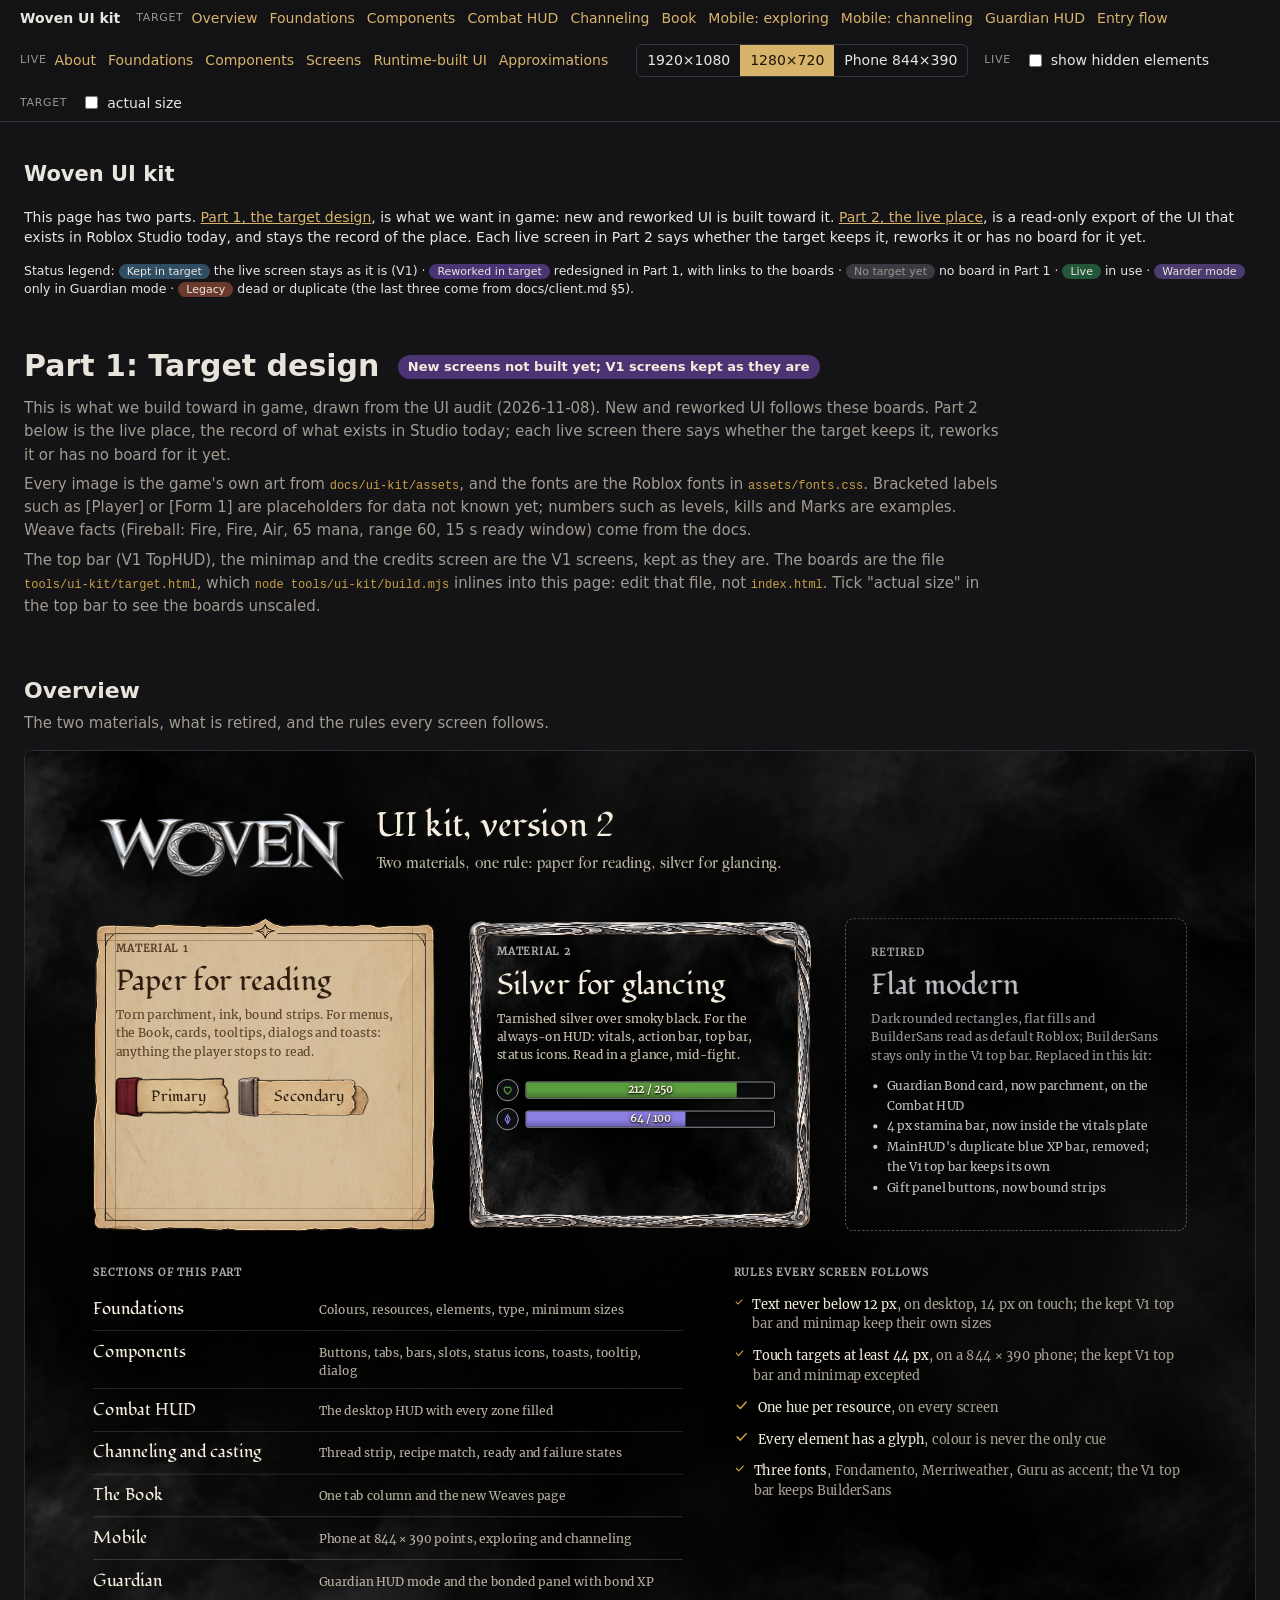
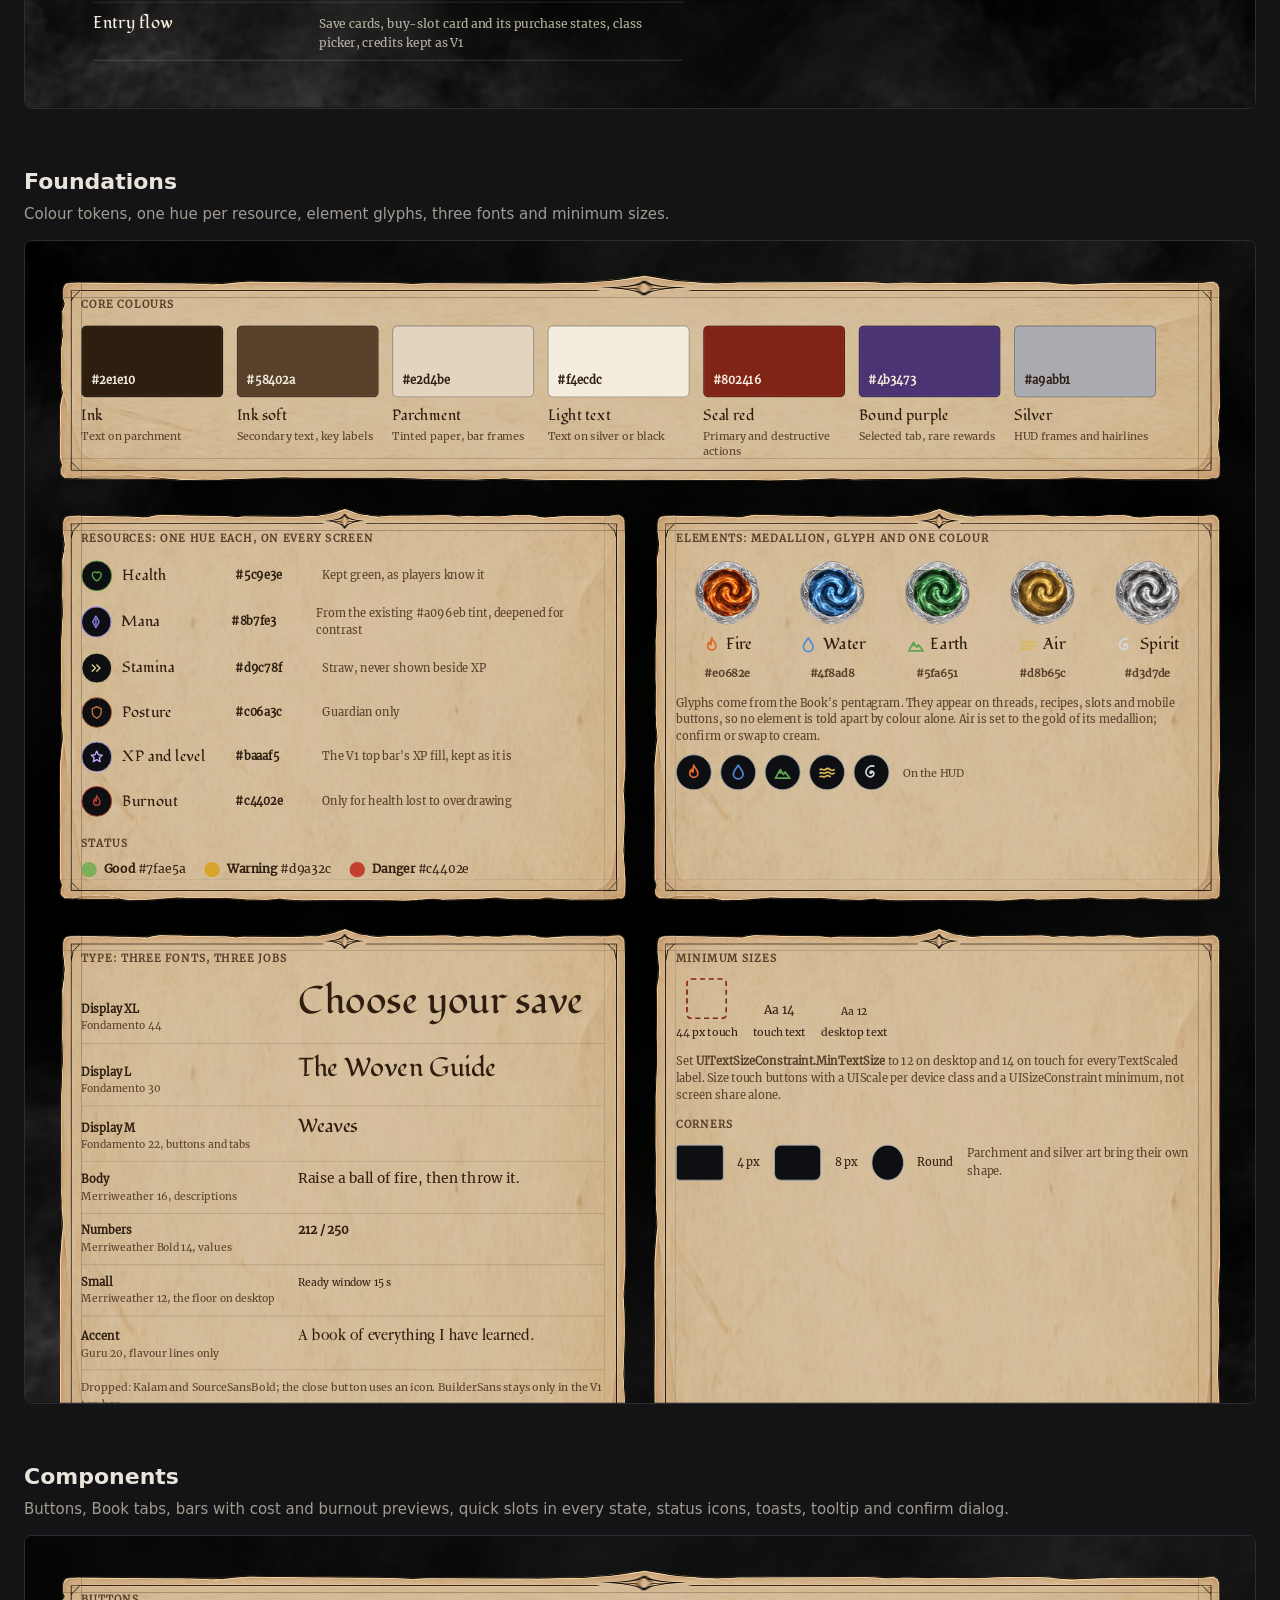
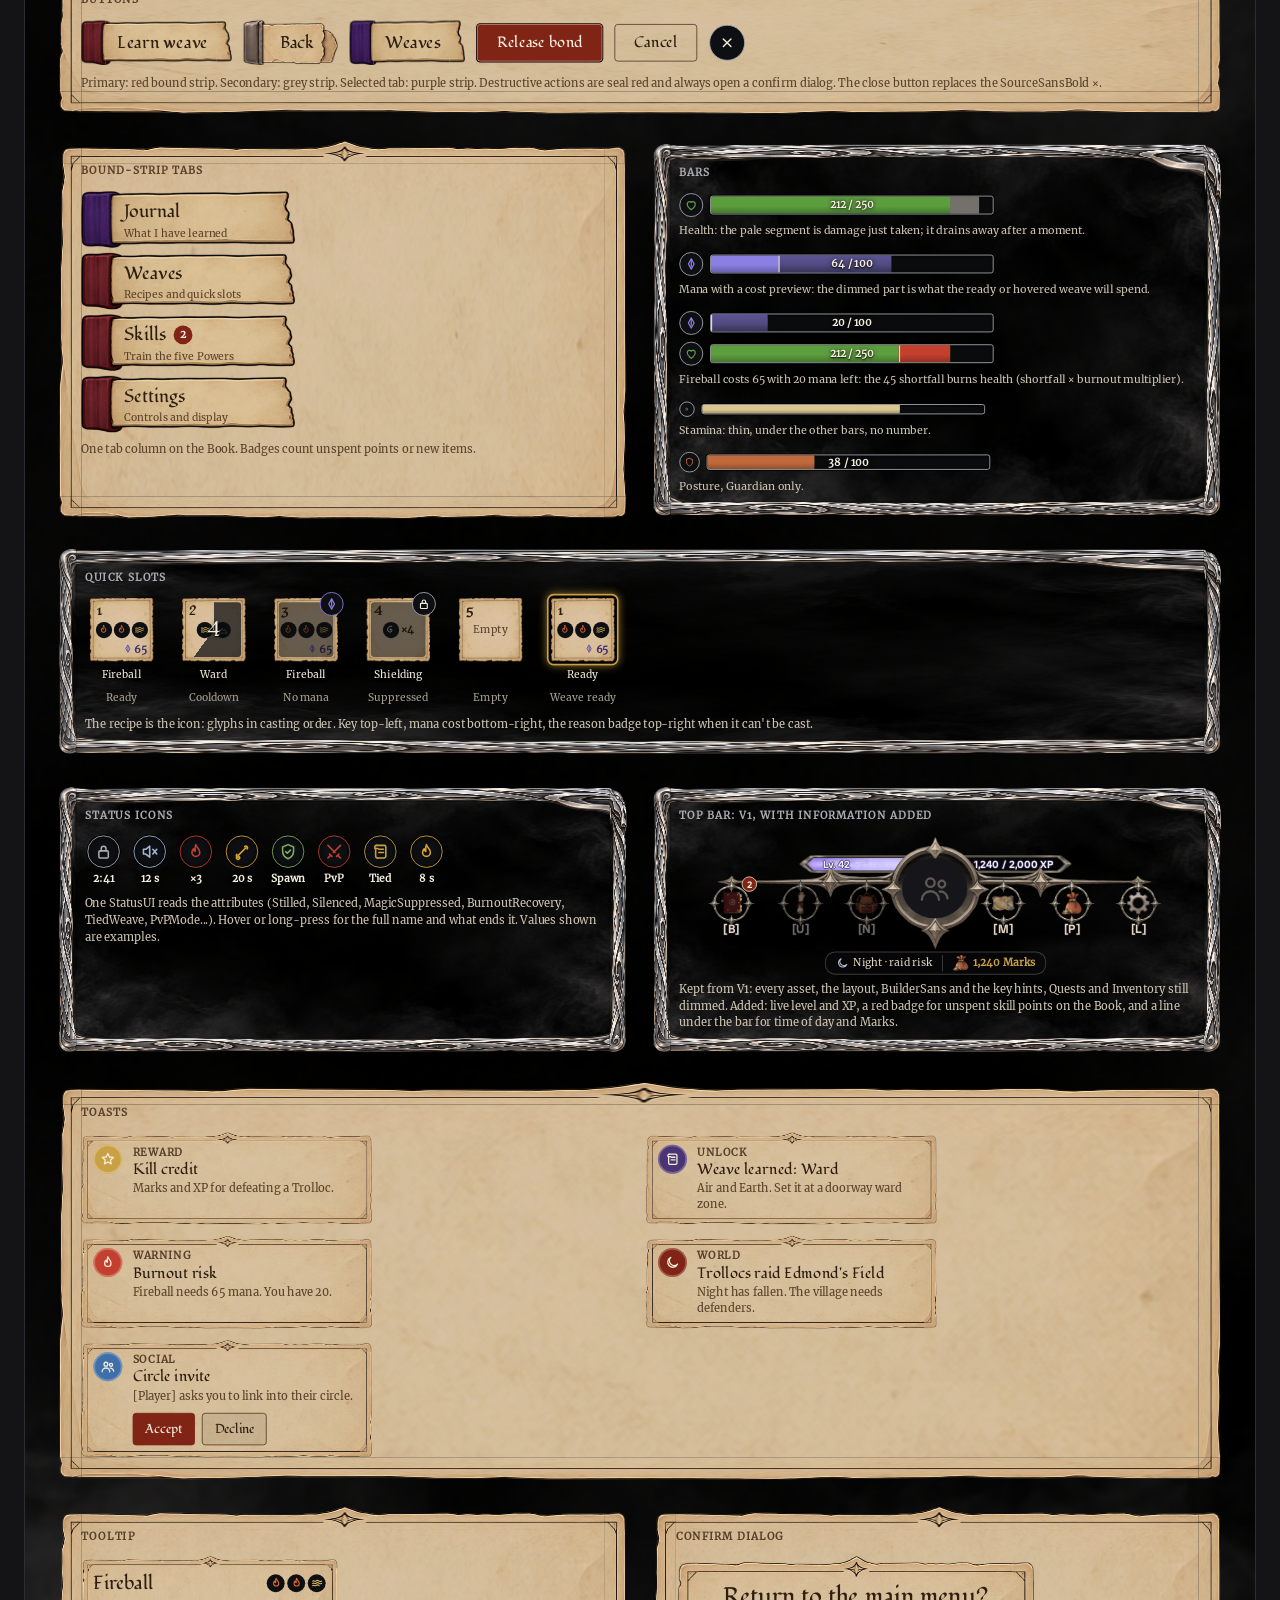
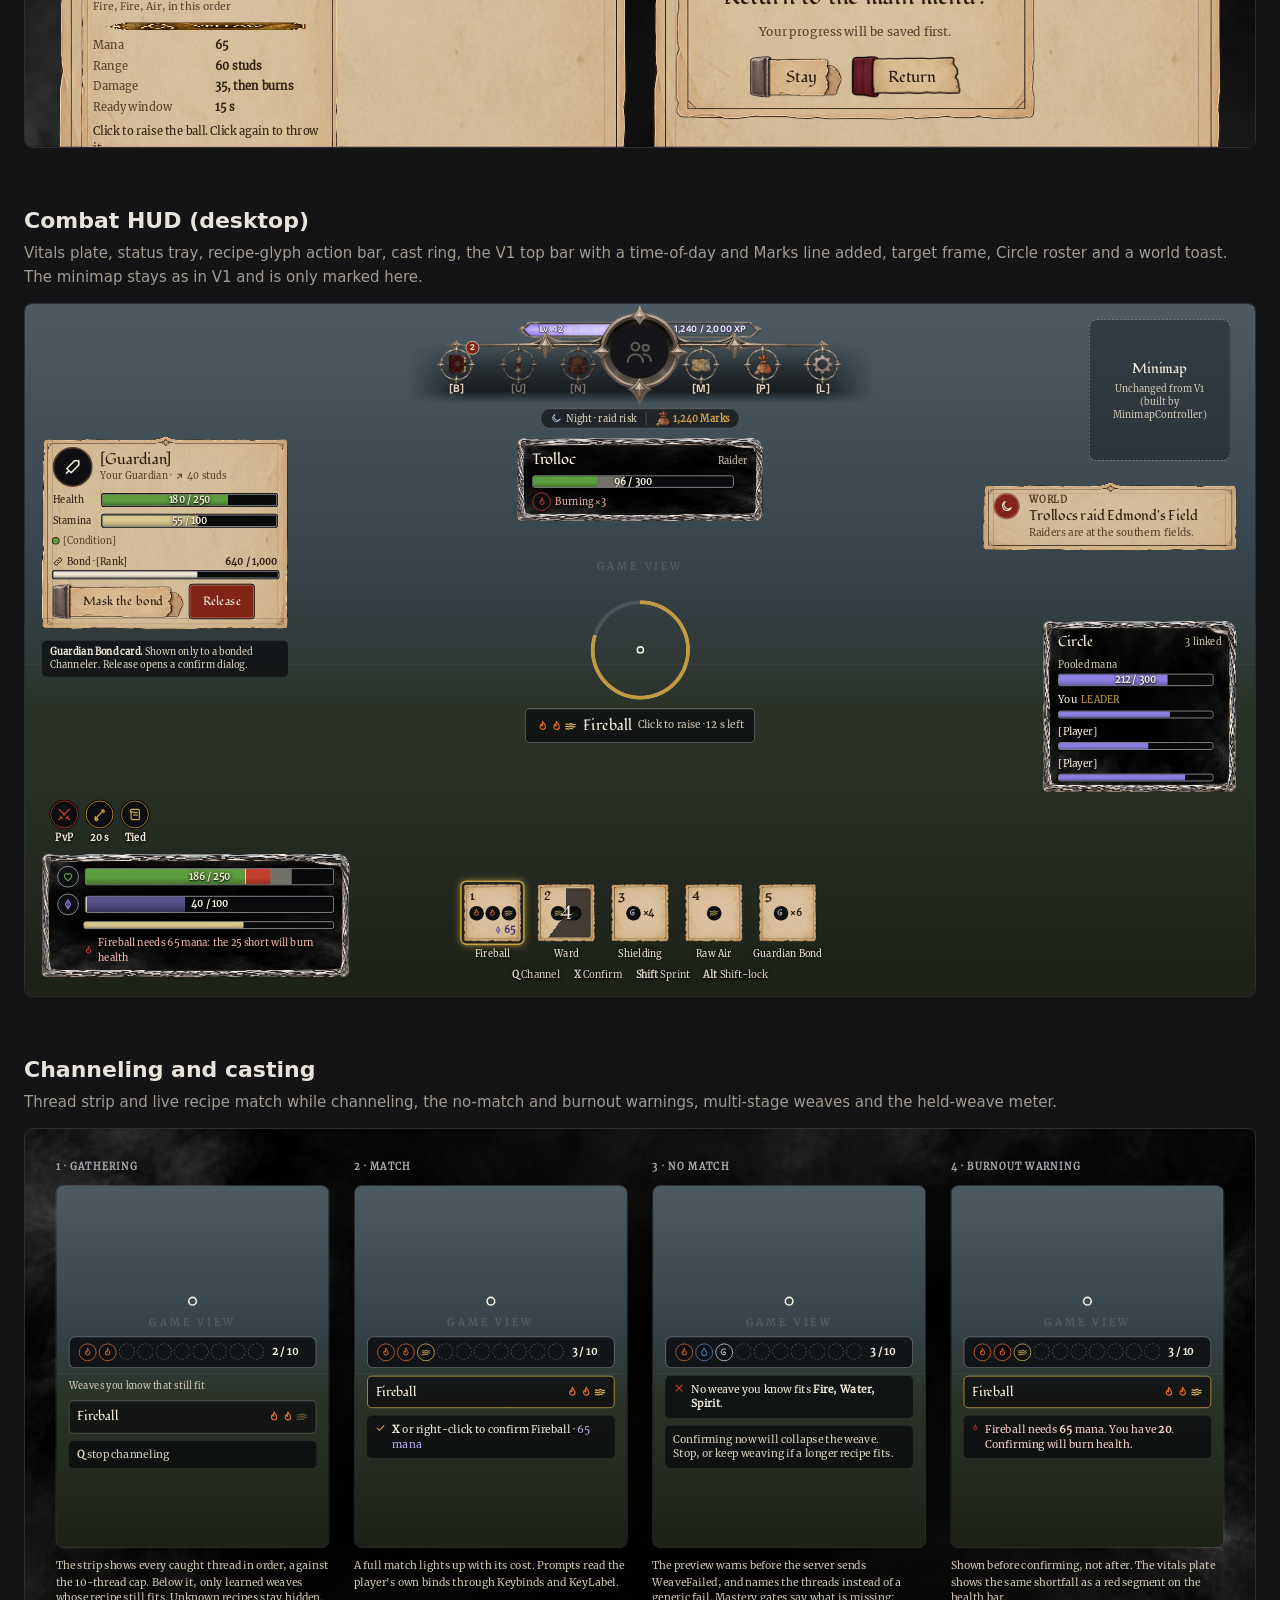
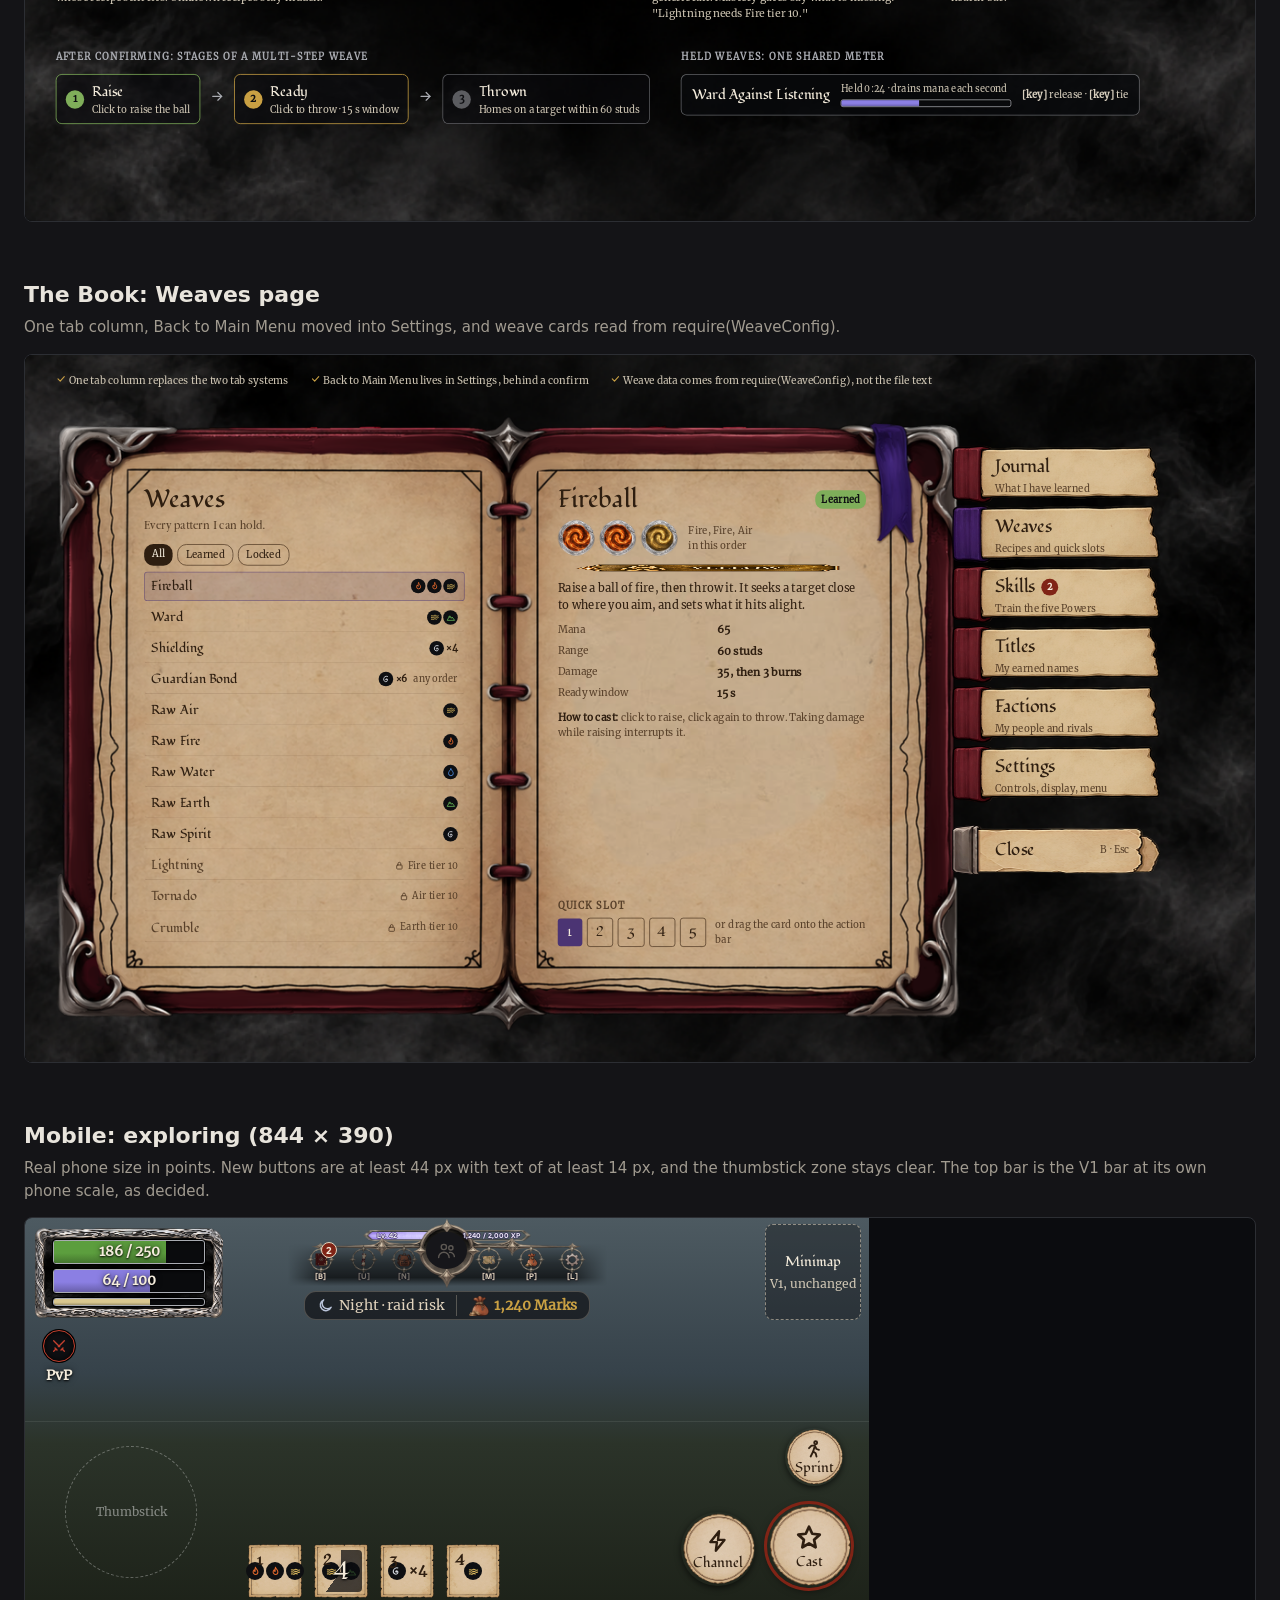
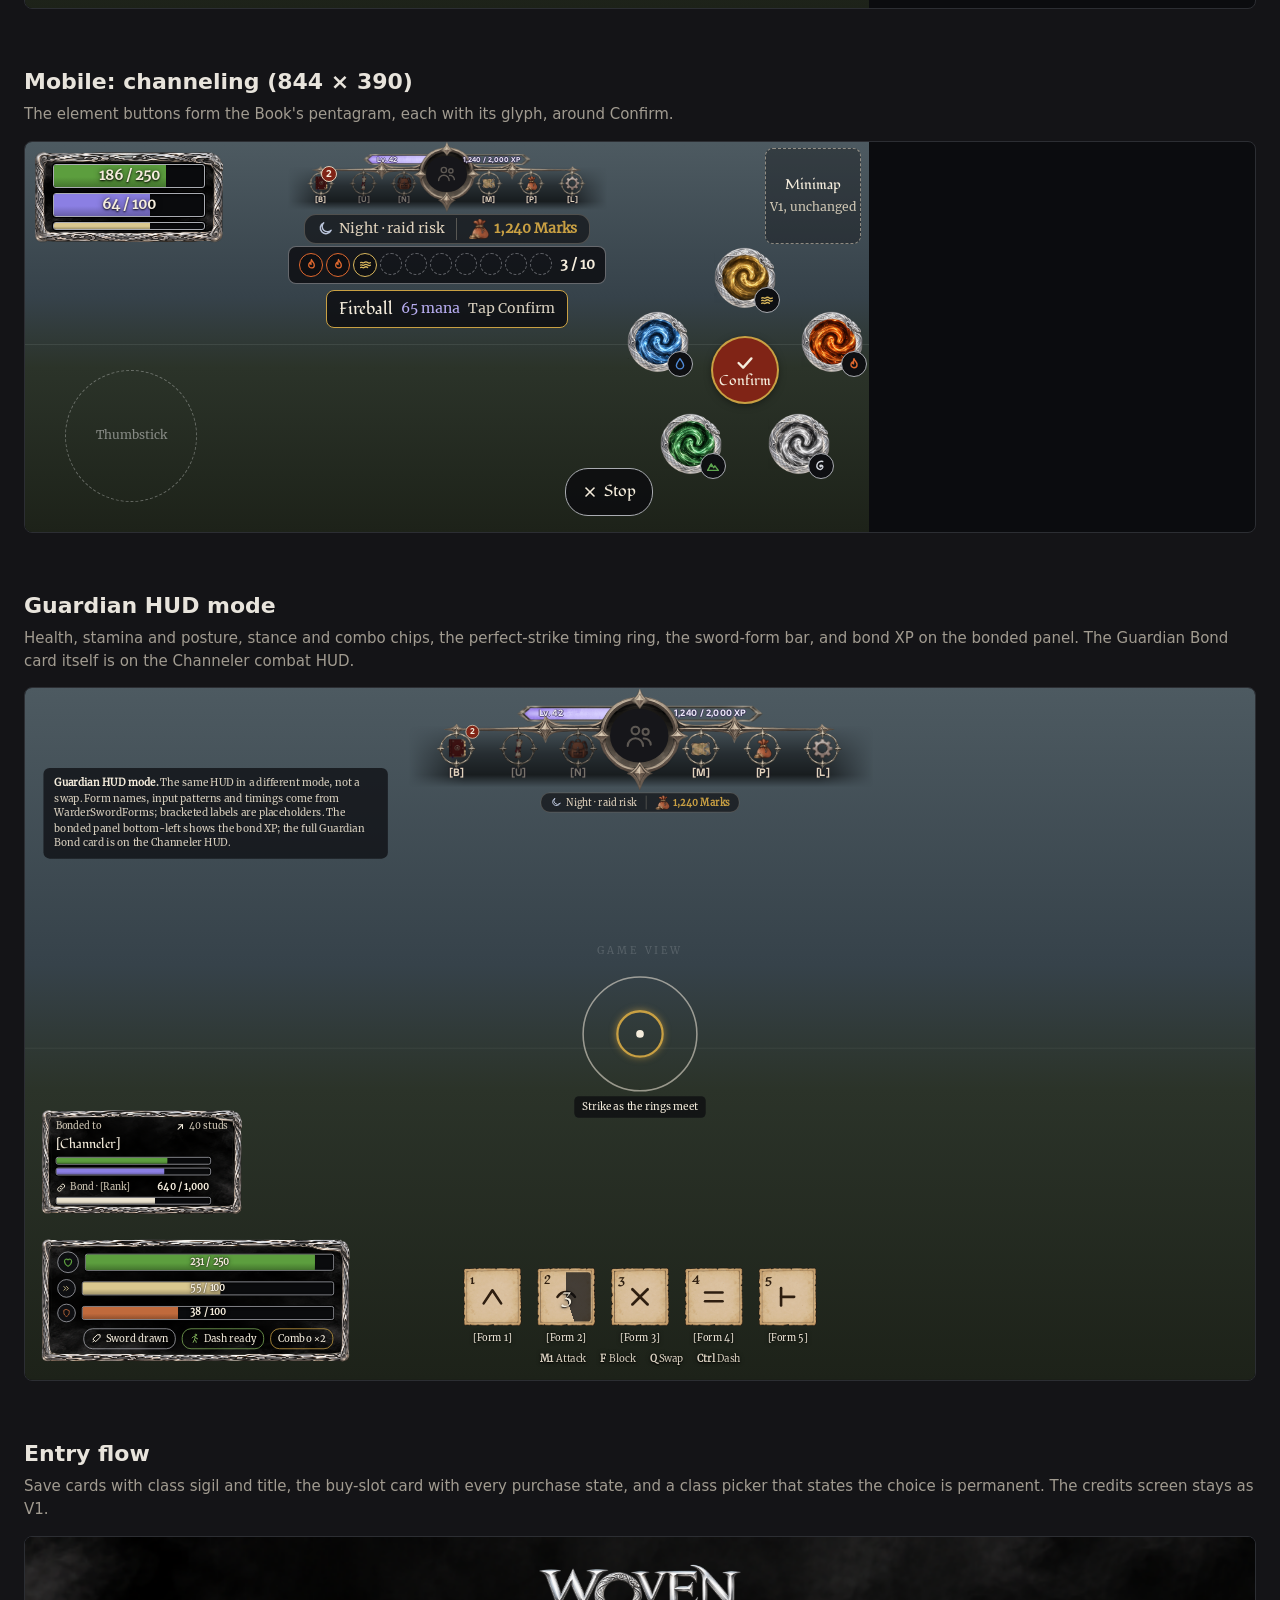
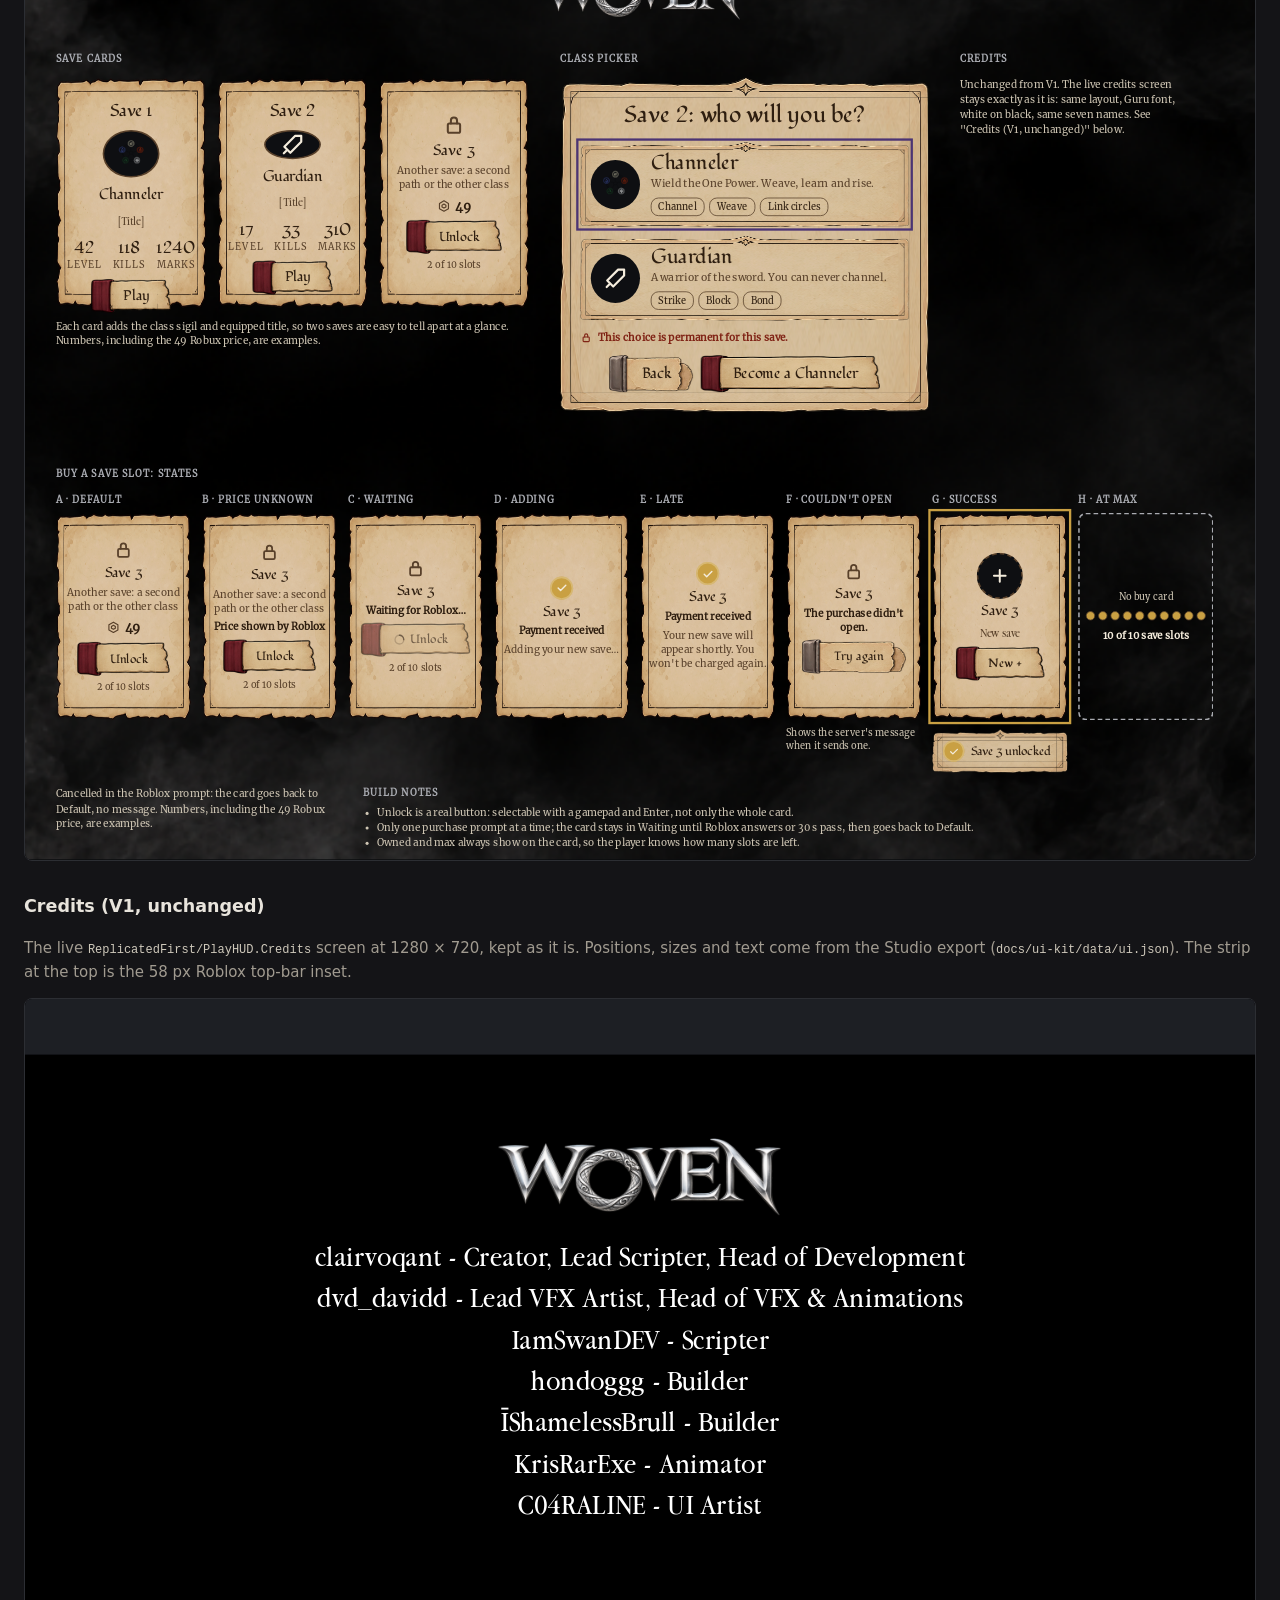
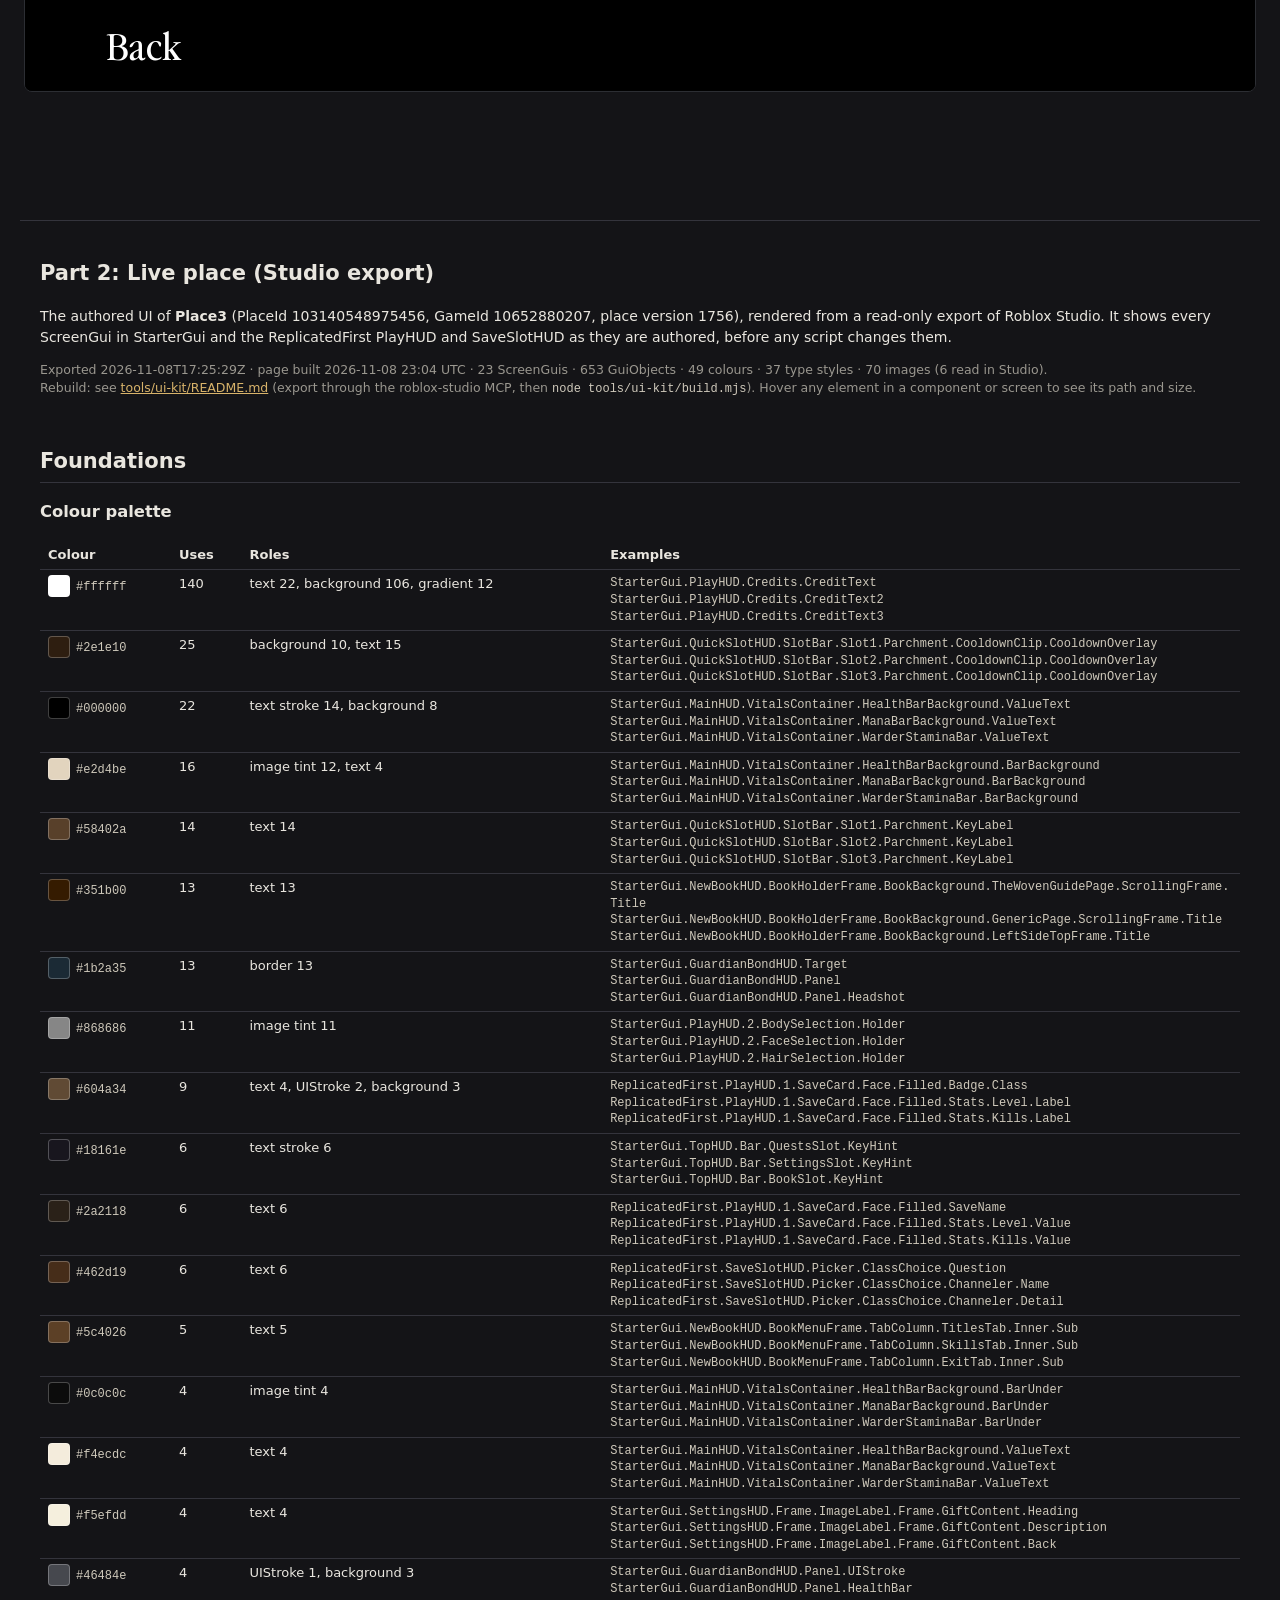
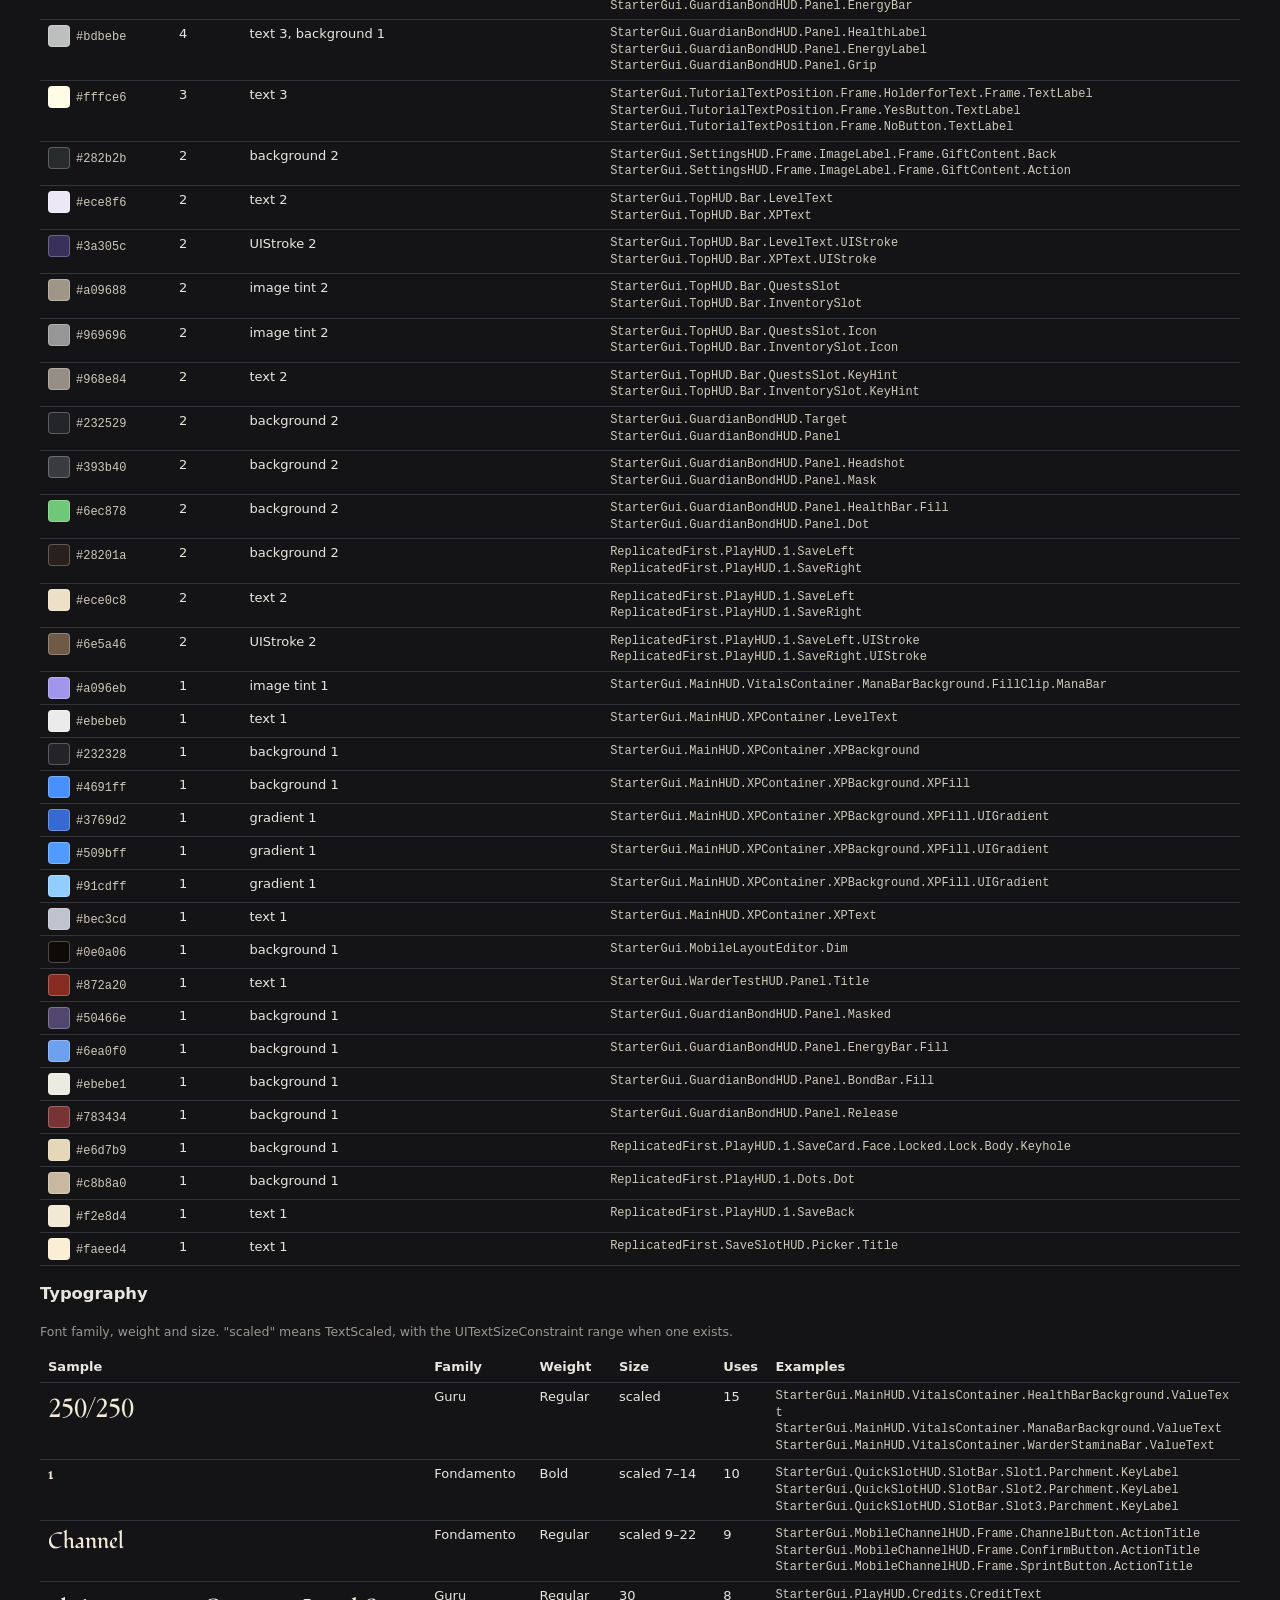
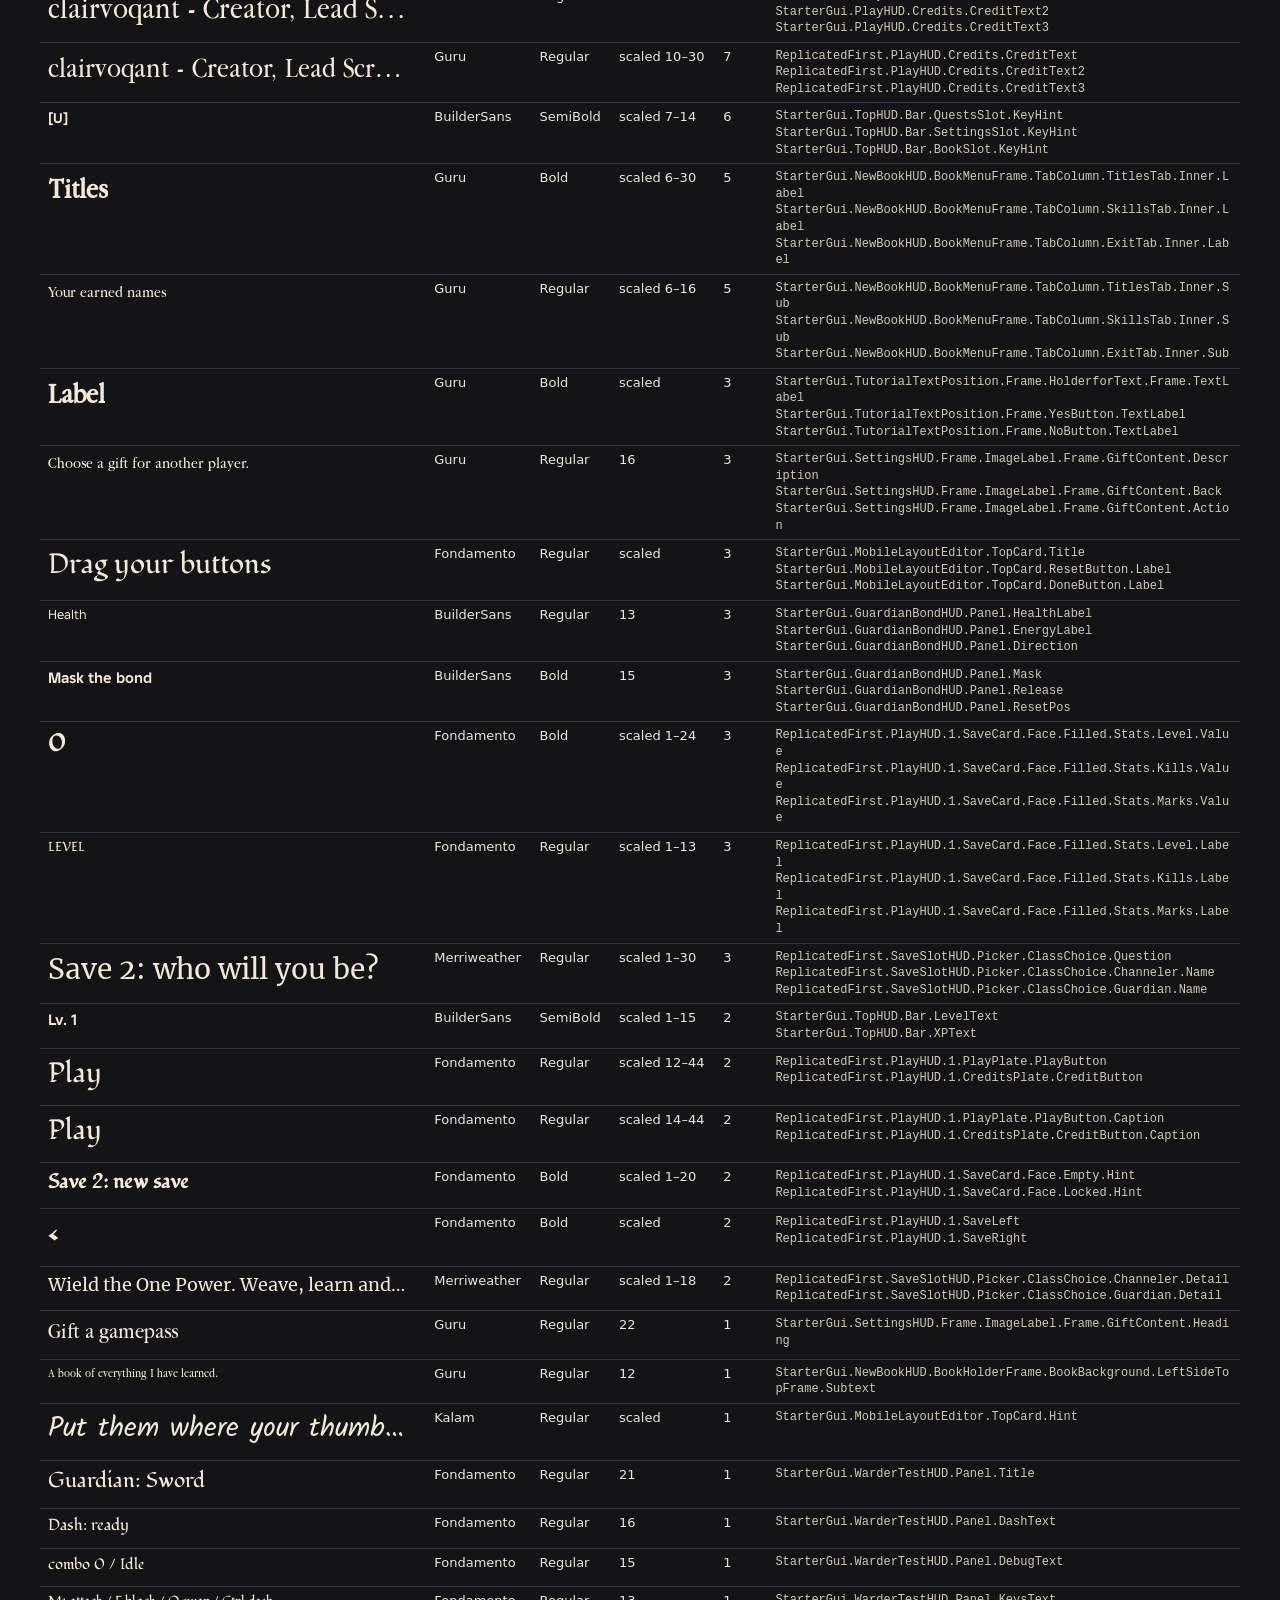
==== commit 1484af2a: "docs(ui-kit): add the buy-save-slot card and its states to the target entry flow - The buy card is n" ====
--- a/docs/ui-kit/index.html
+++ b/docs/ui-kit/index.html
@@ -133,7 +133,7 @@
   </ul>
 </div></div>
   <div style="display: flex; gap: 60px;">
-    <div style="flex: 1.3;"><div style="font-size: 12px; letter-spacing: .1em; text-transform: uppercase; font-weight: 700; color: #a9abb1;">Sections of this part</div><div style="margin-top: 8px;"><div style="display: flex; gap: 14px; align-items: baseline; padding: 9px 0; border-bottom: 1px solid rgba(169,171,177,.25);"><div style="font-family:'rbx-Fondamento','Fondamento',Georgia,serif; font-size: 20px; color: #f4ecdc; width: 250px; flex: none;">Foundations</div><div style="font-size: 14px; color: #bdb5a6;">Colours, resources, elements, type, minimum sizes</div></div><div style="display: flex; gap: 14px; align-items: baseline; padding: 9px 0; border-bottom: 1px solid rgba(169,171,177,.25);"><div style="font-family:'rbx-Fondamento','Fondamento',Georgia,serif; font-size: 20px; color: #f4ecdc; width: 250px; flex: none;">Components</div><div style="font-size: 14px; color: #bdb5a6;">Buttons, tabs, bars, slots, status icons, toasts, tooltip, dialog</div></div><div style="display: flex; gap: 14px; align-items: baseline; padding: 9px 0; border-bottom: 1px solid rgba(169,171,177,.25);"><div style="font-family:'rbx-Fondamento','Fondamento',Georgia,serif; font-size: 20px; color: #f4ecdc; width: 250px; flex: none;">Combat HUD</div><div style="font-size: 14px; color: #bdb5a6;">The desktop HUD with every zone filled</div></div><div style="display: flex; gap: 14px; align-items: baseline; padding: 9px 0; border-bottom: 1px solid rgba(169,171,177,.25);"><div style="font-family:'rbx-Fondamento','Fondamento',Georgia,serif; font-size: 20px; color: #f4ecdc; width: 250px; flex: none;">Channeling and casting</div><div style="font-size: 14px; color: #bdb5a6;">Thread strip, recipe match, ready and failure states</div></div><div style="display: flex; gap: 14px; align-items: baseline; padding: 9px 0; border-bottom: 1px solid rgba(169,171,177,.25);"><div style="font-family:'rbx-Fondamento','Fondamento',Georgia,serif; font-size: 20px; color: #f4ecdc; width: 250px; flex: none;">The Book</div><div style="font-size: 14px; color: #bdb5a6;">One tab column and the new Weaves page</div></div><div style="display: flex; gap: 14px; align-items: baseline; padding: 9px 0; border-bottom: 1px solid rgba(169,171,177,.25);"><div style="font-family:'rbx-Fondamento','Fondamento',Georgia,serif; font-size: 20px; color: #f4ecdc; width: 250px; flex: none;">Mobile</div><div style="font-size: 14px; color: #bdb5a6;">Phone at 844 × 390 points, exploring and channeling</div></div><div style="display: flex; gap: 14px; align-items: baseline; padding: 9px 0; border-bottom: 1px solid rgba(169,171,177,.25);"><div style="font-family:'rbx-Fondamento','Fondamento',Georgia,serif; font-size: 20px; color: #f4ecdc; width: 250px; flex: none;">Guardian</div><div style="font-size: 14px; color: #bdb5a6;">Guardian HUD mode and the bonded panel with bond XP</div></div><div style="display: flex; gap: 14px; align-items: baseline; padding: 9px 0; border-bottom: 1px solid rgba(169,171,177,.25);"><div style="font-family:'rbx-Fondamento','Fondamento',Georgia,serif; font-size: 20px; color: #f4ecdc; width: 250px; flex: none;">Entry flow</div><div style="font-size: 14px; color: #bdb5a6;">Save cards, class picker, credits kept as V1</div></div></div></div>
+    <div style="flex: 1.3;"><div style="font-size: 12px; letter-spacing: .1em; text-transform: uppercase; font-weight: 700; color: #a9abb1;">Sections of this part</div><div style="margin-top: 8px;"><div style="display: flex; gap: 14px; align-items: baseline; padding: 9px 0; border-bottom: 1px solid rgba(169,171,177,.25);"><div style="font-family:'rbx-Fondamento','Fondamento',Georgia,serif; font-size: 20px; color: #f4ecdc; width: 250px; flex: none;">Foundations</div><div style="font-size: 14px; color: #bdb5a6;">Colours, resources, elements, type, minimum sizes</div></div><div style="display: flex; gap: 14px; align-items: baseline; padding: 9px 0; border-bottom: 1px solid rgba(169,171,177,.25);"><div style="font-family:'rbx-Fondamento','Fondamento',Georgia,serif; font-size: 20px; color: #f4ecdc; width: 250px; flex: none;">Components</div><div style="font-size: 14px; color: #bdb5a6;">Buttons, tabs, bars, slots, status icons, toasts, tooltip, dialog</div></div><div style="display: flex; gap: 14px; align-items: baseline; padding: 9px 0; border-bottom: 1px solid rgba(169,171,177,.25);"><div style="font-family:'rbx-Fondamento','Fondamento',Georgia,serif; font-size: 20px; color: #f4ecdc; width: 250px; flex: none;">Combat HUD</div><div style="font-size: 14px; color: #bdb5a6;">The desktop HUD with every zone filled</div></div><div style="display: flex; gap: 14px; align-items: baseline; padding: 9px 0; border-bottom: 1px solid rgba(169,171,177,.25);"><div style="font-family:'rbx-Fondamento','Fondamento',Georgia,serif; font-size: 20px; color: #f4ecdc; width: 250px; flex: none;">Channeling and casting</div><div style="font-size: 14px; color: #bdb5a6;">Thread strip, recipe match, ready and failure states</div></div><div style="display: flex; gap: 14px; align-items: baseline; padding: 9px 0; border-bottom: 1px solid rgba(169,171,177,.25);"><div style="font-family:'rbx-Fondamento','Fondamento',Georgia,serif; font-size: 20px; color: #f4ecdc; width: 250px; flex: none;">The Book</div><div style="font-size: 14px; color: #bdb5a6;">One tab column and the new Weaves page</div></div><div style="display: flex; gap: 14px; align-items: baseline; padding: 9px 0; border-bottom: 1px solid rgba(169,171,177,.25);"><div style="font-family:'rbx-Fondamento','Fondamento',Georgia,serif; font-size: 20px; color: #f4ecdc; width: 250px; flex: none;">Mobile</div><div style="font-size: 14px; color: #bdb5a6;">Phone at 844 × 390 points, exploring and channeling</div></div><div style="display: flex; gap: 14px; align-items: baseline; padding: 9px 0; border-bottom: 1px solid rgba(169,171,177,.25);"><div style="font-family:'rbx-Fondamento','Fondamento',Georgia,serif; font-size: 20px; color: #f4ecdc; width: 250px; flex: none;">Guardian</div><div style="font-size: 14px; color: #bdb5a6;">Guardian HUD mode and the bonded panel with bond XP</div></div><div style="display: flex; gap: 14px; align-items: baseline; padding: 9px 0; border-bottom: 1px solid rgba(169,171,177,.25);"><div style="font-family:'rbx-Fondamento','Fondamento',Georgia,serif; font-size: 20px; color: #f4ecdc; width: 250px; flex: none;">Entry flow</div><div style="font-size: 14px; color: #bdb5a6;">Save cards, buy-slot card and its purchase states, class picker, credits kept as V1</div></div></div></div>
     <div style="flex: 1;"><div style="font-size: 12px; letter-spacing: .1em; text-transform: uppercase; font-weight: 700; color: #a9abb1;">Rules every screen follows</div><div style="margin-top: 8px;"><div style="display: flex; gap: 10px; align-items: flex-start; padding: 7px 0;"><svg width="18" height="18" viewBox="0 0 24 24" fill="none" stroke="#c9a043" stroke-width="2.4" stroke-linecap="round" stroke-linejoin="round" aria-hidden="true"><path d="M5 12l5 5 9-10"/></svg><div style="font-size: 15px; color: #f4ecdc;">Text never below 12 px<span style="color: #a9a194;">, on desktop, 14 px on touch; the kept V1 top bar and minimap keep their own sizes</span></div></div><div style="display: flex; gap: 10px; align-items: flex-start; padding: 7px 0;"><svg width="18" height="18" viewBox="0 0 24 24" fill="none" stroke="#c9a043" stroke-width="2.4" stroke-linecap="round" stroke-linejoin="round" aria-hidden="true"><path d="M5 12l5 5 9-10"/></svg><div style="font-size: 15px; color: #f4ecdc;">Touch targets at least 44 px<span style="color: #a9a194;">, on a 844 × 390 phone; the kept V1 top bar and minimap excepted</span></div></div><div style="display: flex; gap: 10px; align-items: flex-start; padding: 7px 0;"><svg width="18" height="18" viewBox="0 0 24 24" fill="none" stroke="#c9a043" stroke-width="2.4" stroke-linecap="round" stroke-linejoin="round" aria-hidden="true"><path d="M5 12l5 5 9-10"/></svg><div style="font-size: 15px; color: #f4ecdc;">One hue per resource<span style="color: #a9a194;">, on every screen</span></div></div><div style="display: flex; gap: 10px; align-items: flex-start; padding: 7px 0;"><svg width="18" height="18" viewBox="0 0 24 24" fill="none" stroke="#c9a043" stroke-width="2.4" stroke-linecap="round" stroke-linejoin="round" aria-hidden="true"><path d="M5 12l5 5 9-10"/></svg><div style="font-size: 15px; color: #f4ecdc;">Every element has a glyph<span style="color: #a9a194;">, colour is never the only cue</span></div></div><div style="display: flex; gap: 10px; align-items: flex-start; padding: 7px 0;"><svg width="18" height="18" viewBox="0 0 24 24" fill="none" stroke="#c9a043" stroke-width="2.4" stroke-linecap="round" stroke-linejoin="round" aria-hidden="true"><path d="M5 12l5 5 9-10"/></svg><div style="font-size: 15px; color: #f4ecdc;">Three fonts<span style="color: #a9a194;">, Fondamento, Merriweather, Guru as accent; the V1 top bar keeps BuilderSans</span></div></div></div></div>
   </div>
 </div></div></div></div>
@@ -622,8 +622,8 @@
 </section>
 <section id="t-entry">
 <h2>Entry flow</h2>
-<p class="desc">Save cards with class sigil and title, and a class picker that states the choice is permanent. The credits screen stays as V1.</p>
-<div class="frame" data-w="1600" data-h="900"><div class="scaler"><div class="ab" style="width: 1600px; height: 900px; box-sizing: border-box; position: relative; overflow: hidden; font-family:'rbx-Merriweather','Merriweather',Georgia,serif; color: #f4ecdc; "><div class="smoke" style="position: absolute; inset: 0;"></div>
+<p class="desc">Save cards with class sigil and title, the buy-slot card with every purchase state, and a class picker that states the choice is permanent. The credits screen stays as V1.</p>
+<div class="frame" data-w="1600" data-h="1200"><div class="scaler"><div class="ab" style="width: 1600px; height: 1200px; box-sizing: border-box; position: relative; overflow: hidden; font-family:'rbx-Merriweather','Merriweather',Georgia,serif; color: #f4ecdc; "><div class="smoke" style="position: absolute; inset: 0;"></div>
 <img src="assets/89310180439736.png" alt="Woven" style="position: absolute; left: 50%; top: 28px; transform: translateX(-50%); height: 84px;">
 <div style="position: absolute; left: 40px; right: 40px; top: 150px; display: flex; gap: 40px; align-items: flex-start;">
 <div style="display: flex; flex-direction: column; gap: 14px;"><div style="font-size: 12px; letter-spacing: .1em; text-transform: uppercase; font-weight: 700; color: #a9abb1;">Save cards</div><div style="display: flex; gap: 14px;">
@@ -641,10 +641,10 @@
   <div style="font-family:'rbx-Guru','rbx-Merriweather',Georgia,serif; font-size: 15px; color: #58402a;">[Title]</div>
   <div style="display: flex; gap: 14px; margin-top: 4px;"><div style="text-align: center;"><div style="font-family:'rbx-Fondamento','Fondamento',Georgia,serif; font-size: 22px; color: #2e1e10; line-height: 1;">17</div><div style="font-size: 12px; letter-spacing: .1em; color: #58402a; margin-top: 3px;">LEVEL</div></div><div style="text-align: center;"><div style="font-family:'rbx-Fondamento','Fondamento',Georgia,serif; font-size: 22px; color: #2e1e10; line-height: 1;">33</div><div style="font-size: 12px; letter-spacing: .1em; color: #58402a; margin-top: 3px;">KILLS</div></div><div style="text-align: center;"><div style="font-family:'rbx-Fondamento','Fondamento',Georgia,serif; font-size: 22px; color: #2e1e10; line-height: 1;">310</div><div style="font-size: 12px; letter-spacing: .1em; color: #58402a; margin-top: 3px;">MARKS</div></div></div>
   <div style="margin-top: auto;"><button class="btn-red" style="margin: 0; box-sizing: border-box; cursor: pointer;  height: 44px; padding: 0 10px 0 14px; background-color: transparent; display: inline-flex; align-items: center; justify-content: center; font-family:'rbx-Fondamento','Fondamento',Georgia,serif; font-size: 18px; color: #2e1e10;">Play</button></div>
-</div><div class="slotbg" style="width: 196px; height: 300px; box-sizing: border-box; padding: 26px 18px; display: flex; flex-direction: column; align-items: center; justify-content: center; gap: 10px; color: #58402a; opacity: .85;">
-  <svg width="40" height="40" viewBox="0 0 24 24" fill="none" stroke="#58402a" stroke-width="2" stroke-linecap="round" stroke-linejoin="round" aria-hidden="true"><rect x="6" y="11" width="12" height="9" rx="1.5"/><path d="M9 11V8a3 3 0 0 1 6 0v3"/></svg><div style="font-family:'rbx-Fondamento','Fondamento',Georgia,serif; font-size: 20px; color: #2e1e10;">Save 3</div><div style="font-size: 13px; text-align: center; line-height: 1.45;">Buy another save slot</div><button class="btn-grey" style="margin: 0; box-sizing: border-box; cursor: pointer;  height: 42px; padding: 0 10px 0 14px; background-color: transparent; display: inline-flex; align-items: center; justify-content: center; font-family:'rbx-Fondamento','Fondamento',Georgia,serif; font-size: 17px; color: #2e1e10;">Unlock</button>
-</div>
-</div><div style="font-size: 13px; color: #cfc6b4; line-height: 1.5; max-width: 600px;">Each card adds the class sigil and equipped title, so two saves are easy to tell apart at a glance. Numbers are examples.</div></div>
+</div><div class="slotbg" style="width: 196px; height: 300px; box-sizing: border-box; padding: 26px 16px; display: flex; flex-direction: column; align-items: center; justify-content: center; gap: 6px; color: #58402a;">
+  <svg width="32" height="32" viewBox="0 0 24 24" fill="none" stroke="#58402a" stroke-width="2" stroke-linecap="round" stroke-linejoin="round" aria-hidden="true"><rect x="6" y="11" width="12" height="9" rx="1.5"/><path d="M9 11V8a3 3 0 0 1 6 0v3"/></svg><div style="font-family:'rbx-Fondamento','Fondamento',Georgia,serif; font-size: 20px; color: #2e1e10; line-height: 1.15;">Save 3</div><div style="font-size: 13px; text-align: center; line-height: 1.4; color: #58402a;">Another save: a second path or the other class</div><div style="display: flex; align-items: center; gap: 6px; font-size: 16px; font-weight: 700; color: #2e1e10;"><svg width="18" height="18" viewBox="0 0 24 24" fill="none" stroke="#58402a" stroke-width="2" stroke-linejoin="round" role="img" aria-label="Robux"><path d="M12 3l7.8 4.5v9L12 21l-7.8-4.5v-9z"/><path d="M12 8.5l3.4 2v3L12 15.5l-3.4-2v-3z"/></svg>49</div><button class="btn-red" style="margin: 0; box-sizing: border-box; cursor: pointer; height: 44px; padding: 0 10px 0 14px; background-color: transparent; display: inline-flex; align-items: center; justify-content: center; gap: 6px; font-family:'rbx-Fondamento','Fondamento',Georgia,serif; font-size: 17px; color: #2e1e10;">Unlock</button><div style="font-size: 12px; color: #58402a;">2 of 10 slots</div>
+</div>
+</div><div style="font-size: 13px; color: #cfc6b4; line-height: 1.5; max-width: 600px;">Each card adds the class sigil and equipped title, so two saves are easy to tell apart at a glance. Numbers, including the 49 Robux price, are examples.</div></div>
 <div style="display: flex; flex-direction: column; gap: 14px;"><div style="font-size: 12px; letter-spacing: .1em; text-transform: uppercase; font-weight: 700; color: #a9abb1;">Class picker</div><div class="parch" style="width: 480px; box-sizing: border-box; color: #2e1e10; display: flex; flex-direction: column; gap: 12px;">
   <div style="font-family:'rbx-Fondamento','Fondamento',Georgia,serif; font-size: 30px; text-align: center;">Save 2: who will you be?</div>
   <div class="parch-sm" style="box-sizing: border-box; outline: 3px solid #4b3473; outline-offset: 2px; color: #2e1e10; display: flex; gap: 14px; align-items: center;">
@@ -659,7 +659,25 @@
   <div style="display: flex; gap: 10px; justify-content: center;"><button class="btn-grey" style="margin: 0; box-sizing: border-box; cursor: pointer;  height: 48px; padding: 0 10px 0 14px; background-color: transparent; display: inline-flex; align-items: center; justify-content: center; font-family:'rbx-Fondamento','Fondamento',Georgia,serif; font-size: 19px; color: #2e1e10;">Back</button><button class="btn-red" style="margin: 0; box-sizing: border-box; cursor: pointer;  height: 48px; padding: 0 10px 0 14px; background-color: transparent; display: inline-flex; align-items: center; justify-content: center; font-family:'rbx-Fondamento','Fondamento',Georgia,serif; font-size: 19px; color: #2e1e10;">Become a Channeler</button></div>
 </div></div>
 <div style="display: flex; flex-direction: column; gap: 14px; width: 300px;"><div style="font-size: 12px; letter-spacing: .1em; text-transform: uppercase; font-weight: 700; color: #a9abb1;">Credits</div><div style="font-size: 13px; color: #cfc6b4; line-height: 1.5;">Unchanged from V1. The live credits screen stays exactly as it is: same layout, Guru font, white on black, same seven names. See "Credits (V1, unchanged)" below.</div></div>
-</div></div></div></div>
+</div>
+<div id="t-buy-slot" style="position: absolute; left: 40px; right: 40px; top: 690px; display: flex; flex-direction: column; gap: 14px;">
+<div style="font-size: 12px; letter-spacing: .1em; text-transform: uppercase; font-weight: 700; color: #a9abb1;">Buy a save slot: states</div>
+<div style="display: flex; gap: 14px; align-items: flex-start;">
+<div style="display: flex; flex-direction: column; gap: 8px; width: 176px;"><div style="font-size: 12px; letter-spacing: .1em; text-transform: uppercase; font-weight: 700; color: #a9abb1;">a · Default</div><div class="slotbg" style="width: 176px; height: 270px; box-sizing: border-box; padding: 18px 12px; display: flex; flex-direction: column; align-items: center; justify-content: center; gap: 6px; color: #58402a;"><svg width="28" height="28" viewBox="0 0 24 24" fill="none" stroke="#58402a" stroke-width="2" stroke-linecap="round" stroke-linejoin="round" aria-hidden="true"><rect x="6" y="11" width="12" height="9" rx="1.5"/><path d="M9 11V8a3 3 0 0 1 6 0v3"/></svg><div style="font-family:'rbx-Fondamento','Fondamento',Georgia,serif; font-size: 18px; color: #2e1e10; line-height: 1.15;">Save 3</div><div style="font-size: 13px; text-align: center; line-height: 1.4; color: #58402a;">Another save: a second path or the other class</div><div style="display: flex; align-items: center; gap: 6px; font-size: 16px; font-weight: 700; color: #2e1e10;"><svg width="18" height="18" viewBox="0 0 24 24" fill="none" stroke="#58402a" stroke-width="2" stroke-linejoin="round" role="img" aria-label="Robux"><path d="M12 3l7.8 4.5v9L12 21l-7.8-4.5v-9z"/><path d="M12 8.5l3.4 2v3L12 15.5l-3.4-2v-3z"/></svg>49</div><button class="btn-red" style="margin: 0; box-sizing: border-box; cursor: pointer; height: 44px; padding: 0 10px 0 14px; background-color: transparent; display: inline-flex; align-items: center; justify-content: center; gap: 6px; font-family:'rbx-Fondamento','Fondamento',Georgia,serif; font-size: 16px; color: #2e1e10;">Unlock</button><div style="font-size: 12px; color: #58402a;">2 of 10 slots</div></div></div>
+<div style="display: flex; flex-direction: column; gap: 8px; width: 176px;"><div style="font-size: 12px; letter-spacing: .1em; text-transform: uppercase; font-weight: 700; color: #a9abb1;">b · Price unknown</div><div class="slotbg" style="width: 176px; height: 270px; box-sizing: border-box; padding: 18px 12px; display: flex; flex-direction: column; align-items: center; justify-content: center; gap: 6px; color: #58402a;"><svg width="28" height="28" viewBox="0 0 24 24" fill="none" stroke="#58402a" stroke-width="2" stroke-linecap="round" stroke-linejoin="round" aria-hidden="true"><rect x="6" y="11" width="12" height="9" rx="1.5"/><path d="M9 11V8a3 3 0 0 1 6 0v3"/></svg><div style="font-family:'rbx-Fondamento','Fondamento',Georgia,serif; font-size: 18px; color: #2e1e10; line-height: 1.15;">Save 3</div><div style="font-size: 13px; text-align: center; line-height: 1.4; color: #58402a;">Another save: a second path or the other class</div><div style="font-size: 13px; text-align: center; line-height: 1.4; color: #58402a; font-weight: 700; color: #2e1e10;">Price shown by Roblox</div><button class="btn-red" style="margin: 0; box-sizing: border-box; cursor: pointer; height: 44px; padding: 0 10px 0 14px; background-color: transparent; display: inline-flex; align-items: center; justify-content: center; gap: 6px; font-family:'rbx-Fondamento','Fondamento',Georgia,serif; font-size: 16px; color: #2e1e10;">Unlock</button><div style="font-size: 12px; color: #58402a;">2 of 10 slots</div></div></div>
+<div style="display: flex; flex-direction: column; gap: 8px; width: 176px;"><div style="font-size: 12px; letter-spacing: .1em; text-transform: uppercase; font-weight: 700; color: #a9abb1;">c · Waiting</div><div class="slotbg" style="width: 176px; height: 270px; box-sizing: border-box; padding: 18px 12px; display: flex; flex-direction: column; align-items: center; justify-content: center; gap: 6px; color: #58402a;"><svg width="28" height="28" viewBox="0 0 24 24" fill="none" stroke="#58402a" stroke-width="2" stroke-linecap="round" stroke-linejoin="round" aria-hidden="true"><rect x="6" y="11" width="12" height="9" rx="1.5"/><path d="M9 11V8a3 3 0 0 1 6 0v3"/></svg><div style="font-family:'rbx-Fondamento','Fondamento',Georgia,serif; font-size: 18px; color: #2e1e10; line-height: 1.15;">Save 3</div><div style="font-size: 13px; text-align: center; line-height: 1.4; color: #58402a; font-weight: 700; color: #2e1e10;">Waiting for Roblox…</div><button class="btn-red" disabled aria-disabled="true" style="margin: 0; box-sizing: border-box; cursor: not-allowed; height: 44px; padding: 0 10px 0 14px; background-color: transparent; display: inline-flex; align-items: center; justify-content: center; gap: 6px; font-family:'rbx-Fondamento','Fondamento',Georgia,serif; font-size: 16px; color: #2e1e10; opacity: .6;"><svg width="16" height="16" viewBox="0 0 24 24" fill="none" stroke="#2e1e10" stroke-width="2.6" stroke-linecap="round" aria-hidden="true"><circle cx="12" cy="12" r="8.5" opacity=".35"/><path d="M12 3.5a8.5 8.5 0 0 1 8.5 8.5"/></svg>Unlock</button><div style="font-size: 12px; color: #58402a;">2 of 10 slots</div></div></div>
+<div style="display: flex; flex-direction: column; gap: 8px; width: 176px;"><div style="font-size: 12px; letter-spacing: .1em; text-transform: uppercase; font-weight: 700; color: #a9abb1;">d · Adding</div><div class="slotbg" style="width: 176px; height: 270px; box-sizing: border-box; padding: 18px 12px; display: flex; flex-direction: column; align-items: center; justify-content: center; gap: 6px; color: #58402a;"><div style="flex: none; width: 30px; height: 30px; border-radius: 50%; background: #c9a043; display: flex; align-items: center; justify-content: center; box-shadow: inset 0 0 0 2px rgba(255,255,255,.25);"><svg width="17" height="17" viewBox="0 0 24 24" fill="none" stroke="#f4ecdc" stroke-width="2.6" stroke-linecap="round" stroke-linejoin="round" aria-hidden="true"><path d="M5 12.5l4.5 4.5L19 7.5"/></svg></div><div style="font-family:'rbx-Fondamento','Fondamento',Georgia,serif; font-size: 18px; color: #2e1e10; line-height: 1.15;">Save 3</div><div style="font-size: 13px; text-align: center; line-height: 1.4; color: #58402a; font-weight: 700; color: #2e1e10;">Payment received</div><div style="font-size: 13px; text-align: center; line-height: 1.4; color: #58402a;">Adding your new save…</div></div></div>
+<div style="display: flex; flex-direction: column; gap: 8px; width: 176px;"><div style="font-size: 12px; letter-spacing: .1em; text-transform: uppercase; font-weight: 700; color: #a9abb1;">e · Late</div><div class="slotbg" style="width: 176px; height: 270px; box-sizing: border-box; padding: 18px 12px; display: flex; flex-direction: column; align-items: center; justify-content: center; gap: 6px; color: #58402a;"><div style="flex: none; width: 30px; height: 30px; border-radius: 50%; background: #c9a043; display: flex; align-items: center; justify-content: center; box-shadow: inset 0 0 0 2px rgba(255,255,255,.25);"><svg width="17" height="17" viewBox="0 0 24 24" fill="none" stroke="#f4ecdc" stroke-width="2.6" stroke-linecap="round" stroke-linejoin="round" aria-hidden="true"><path d="M5 12.5l4.5 4.5L19 7.5"/></svg></div><div style="font-family:'rbx-Fondamento','Fondamento',Georgia,serif; font-size: 18px; color: #2e1e10; line-height: 1.15;">Save 3</div><div style="font-size: 13px; text-align: center; line-height: 1.4; color: #58402a; font-weight: 700; color: #2e1e10;">Payment received</div><div style="font-size: 13px; text-align: center; line-height: 1.4; color: #58402a;">Your new save will appear shortly. You won't be charged again.</div></div></div>
+<div style="display: flex; flex-direction: column; gap: 8px; width: 176px;"><div style="font-size: 12px; letter-spacing: .1em; text-transform: uppercase; font-weight: 700; color: #a9abb1;">f · Couldn't open</div><div class="slotbg" style="width: 176px; height: 270px; box-sizing: border-box; padding: 18px 12px; display: flex; flex-direction: column; align-items: center; justify-content: center; gap: 6px; color: #58402a;"><svg width="28" height="28" viewBox="0 0 24 24" fill="none" stroke="#58402a" stroke-width="2" stroke-linecap="round" stroke-linejoin="round" aria-hidden="true"><rect x="6" y="11" width="12" height="9" rx="1.5"/><path d="M9 11V8a3 3 0 0 1 6 0v3"/></svg><div style="font-family:'rbx-Fondamento','Fondamento',Georgia,serif; font-size: 18px; color: #2e1e10; line-height: 1.15;">Save 3</div><div style="font-size: 13px; text-align: center; line-height: 1.4; color: #58402a; font-weight: 700; color: #2e1e10;">The purchase didn't open.</div><button class="btn-grey" style="margin: 0; box-sizing: border-box; cursor: pointer; height: 44px; padding: 0 10px 0 14px; background-color: transparent; display: inline-flex; align-items: center; justify-content: center; gap: 6px; font-family:'rbx-Fondamento','Fondamento',Georgia,serif; font-size: 16px; color: #2e1e10;">Try again</button></div><div style="font-size: 12px; color: #cfc6b4; line-height: 1.4;">Shows the server's message when it sends one.</div></div>
+<div style="display: flex; flex-direction: column; gap: 8px; width: 176px;"><div style="font-size: 12px; letter-spacing: .1em; text-transform: uppercase; font-weight: 700; color: #a9abb1;">g · Success</div><div class="slotbg" style="width: 176px; height: 270px; box-sizing: border-box; padding: 18px 12px; display: flex; flex-direction: column; align-items: center; justify-content: center; gap: 6px; color: #58402a; outline: 3px solid #c9a043; outline-offset: 2px;"><div style="width: 56px; height: 56px; border-radius: 50%; background: #0e0f12; border: 2px dashed #58402a; display: flex; align-items: center; justify-content: center;"><svg width="26" height="26" viewBox="0 0 24 24" fill="none" stroke="#f4ecdc" stroke-width="2.4" stroke-linecap="round" aria-hidden="true"><path d="M12 5v14M5 12h14"/></svg></div><div style="font-family:'rbx-Fondamento','Fondamento',Georgia,serif; font-size: 18px; color: #2e1e10; line-height: 1.15;">Save 3</div><div style="font-family:'rbx-Guru','rbx-Merriweather',Georgia,serif; font-size: 15px; color: #58402a;">New save</div><button class="btn-red" style="margin: 0; box-sizing: border-box; cursor: pointer; height: 44px; padding: 0 10px 0 14px; background-color: transparent; display: inline-flex; align-items: center; justify-content: center; gap: 6px; font-family:'rbx-Fondamento','Fondamento',Georgia,serif; font-size: 16px; color: #2e1e10;">New +</button></div><div class="parch-sm" style="width: 176px; box-sizing: border-box; color: #2e1e10; display: flex; gap: 8px; align-items: center; margin-top: 4px;"><div style="flex: none; width: 28px; height: 28px; border-radius: 50%; background: #c9a043; display: flex; align-items: center; justify-content: center; box-shadow: inset 0 0 0 2px rgba(255,255,255,.25);"><svg width="15" height="15" viewBox="0 0 24 24" fill="none" stroke="#f4ecdc" stroke-width="2.6" stroke-linecap="round" stroke-linejoin="round" aria-hidden="true"><path d="M5 12.5l4.5 4.5L19 7.5"/></svg></div><div style="font-family:'rbx-Fondamento','Fondamento',Georgia,serif; font-size: 15px; line-height: 1.15;">Save 3 unlocked</div></div></div>
+<div style="display: flex; flex-direction: column; gap: 8px; width: 176px;"><div style="font-size: 12px; letter-spacing: .1em; text-transform: uppercase; font-weight: 700; color: #a9abb1;">h · At max</div><div style="width: 176px; height: 270px; box-sizing: border-box; padding: 12px; display: flex; flex-direction: column; align-items: center; justify-content: center; gap: 10px; border: 2px dashed #a9abb1; border-radius: 10px;"><div style="font-size: 12px; color: #cfc6b4;">No buy card</div><div style="display: flex; gap: 4px;" role="img" aria-label="10 of 10 save slots"><span style="width: 12px; height: 12px; border-radius: 50%; background: #c9a043; border: 1px solid #58402a; box-sizing: border-box;"></span><span style="width: 12px; height: 12px; border-radius: 50%; background: #c9a043; border: 1px solid #58402a; box-sizing: border-box;"></span><span style="width: 12px; height: 12px; border-radius: 50%; background: #c9a043; border: 1px solid #58402a; box-sizing: border-box;"></span><span style="width: 12px; height: 12px; border-radius: 50%; background: #c9a043; border: 1px solid #58402a; box-sizing: border-box;"></span><span style="width: 12px; height: 12px; border-radius: 50%; background: #c9a043; border: 1px solid #58402a; box-sizing: border-box;"></span><span style="width: 12px; height: 12px; border-radius: 50%; background: #c9a043; border: 1px solid #58402a; box-sizing: border-box;"></span><span style="width: 12px; height: 12px; border-radius: 50%; background: #c9a043; border: 1px solid #58402a; box-sizing: border-box;"></span><span style="width: 12px; height: 12px; border-radius: 50%; background: #c9a043; border: 1px solid #58402a; box-sizing: border-box;"></span><span style="width: 12px; height: 12px; border-radius: 50%; background: #c9a043; border: 1px solid #58402a; box-sizing: border-box;"></span><span style="width: 12px; height: 12px; border-radius: 50%; background: #c9a043; border: 1px solid #58402a; box-sizing: border-box;"></span></div><div style="font-size: 13px; color: #f4ecdc; font-weight: 700;">10 of 10 save slots</div></div></div>
+</div>
+<div style="display: flex; gap: 40px; align-items: flex-start; margin-top: 4px;">
+<div style="font-size: 13px; color: #cfc6b4; line-height: 1.5; width: 360px;">Cancelled in the Roblox prompt: the card goes back to Default, no message. Numbers, including the 49 Robux price, are examples.</div>
+<div style="display: flex; flex-direction: column; gap: 6px;"><div style="font-size: 12px; letter-spacing: .1em; text-transform: uppercase; font-weight: 700; color: #a9abb1;">Build notes</div><ul style="font-size: 13px; color: #cfc6b4; line-height: 1.5; margin: 0; padding-left: 18px;"><li>Unlock is a real button: selectable with a gamepad and Enter, not only the whole card.</li><li>Only one purchase prompt at a time; the card stays in Waiting until Roblox answers or 30 s pass, then goes back to Default.</li><li>Owned and max always show on the card, so the player knows how many slots are left.</li></ul></div>
+</div>
+</div>
+</div></div></div>
 
 <h3 style="margin-top: 32px;">Credits (V1, unchanged)</h3>
 <p class="desc">The live <code>ReplicatedFirst/PlayHUD.Credits</code> screen at 1280 × 720, kept as it is. Positions, sizes and text come from the Studio export (<code>docs/ui-kit/data/ui.json</code>). The strip at the top is the 58 px Roblox top-bar inset.</p>
@@ -669,7 +687,7 @@
 <div id="live">
 <section id="header"><h1>Part 2: Live place (Studio export)</h1>
 <p>The authored UI of <b>Place3</b> (PlaceId 103140548975456, GameId 10652880207, place version 1756), rendered from a read-only export of Roblox Studio. It shows every ScreenGui in StarterGui and the ReplicatedFirst PlayHUD and SaveSlotHUD as they are authored, before any script changes them.</p>
-<p class="small muted">Exported 2026-11-08T17:25:29Z · page built 2026-11-08 22:58 UTC · 23 ScreenGuis · 653 GuiObjects · 49 colours · 37 type styles · 70 images (6 read in Studio).<br>
+<p class="small muted">Exported 2026-11-08T17:25:29Z · page built 2026-11-08 23:04 UTC · 23 ScreenGuis · 653 GuiObjects · 49 colours · 37 type styles · 70 images (6 read in Studio).<br>
 
 Rebuild: see <a href="../../tools/ui-kit/README.md">tools/ui-kit/README.md</a> (export through the roblox-studio MCP, then <code>node tools/ui-kit/build.mjs</code>). Hover any element in a component or screen to see its path and size.</p></section>
 
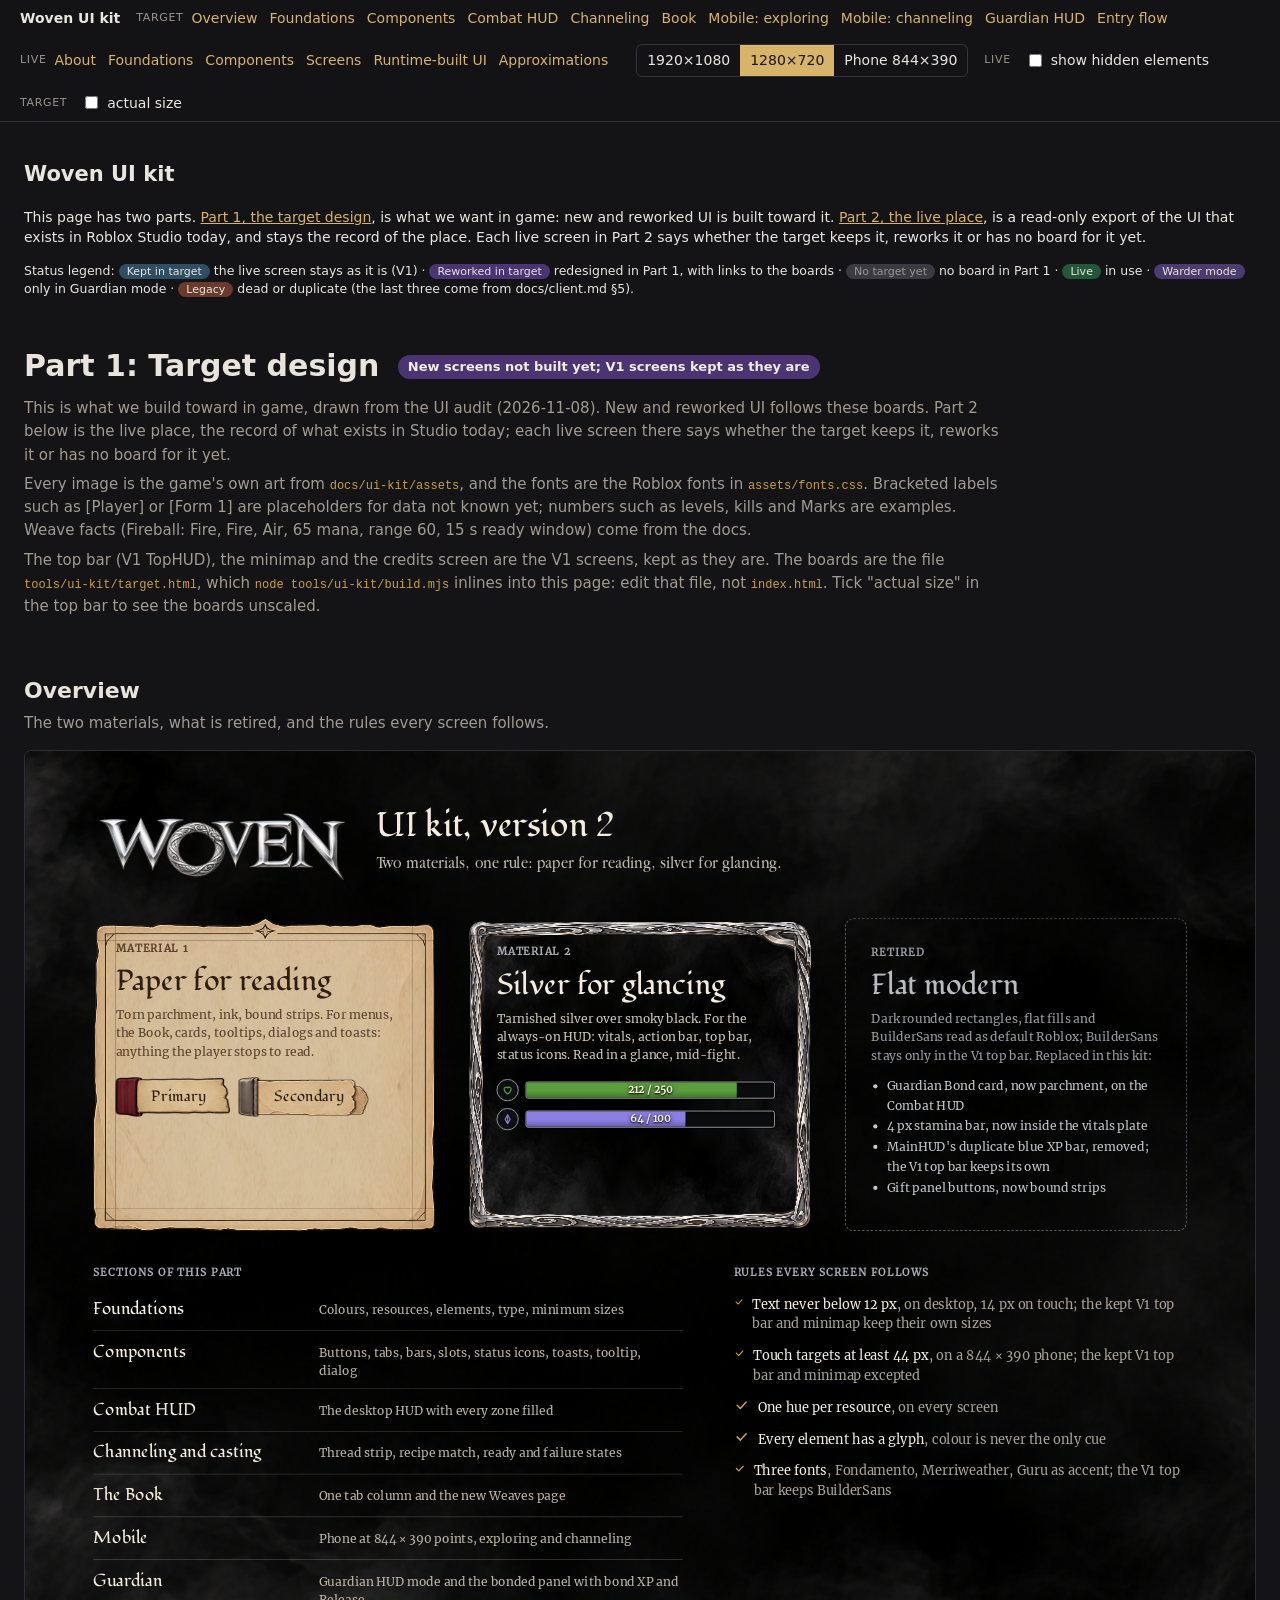
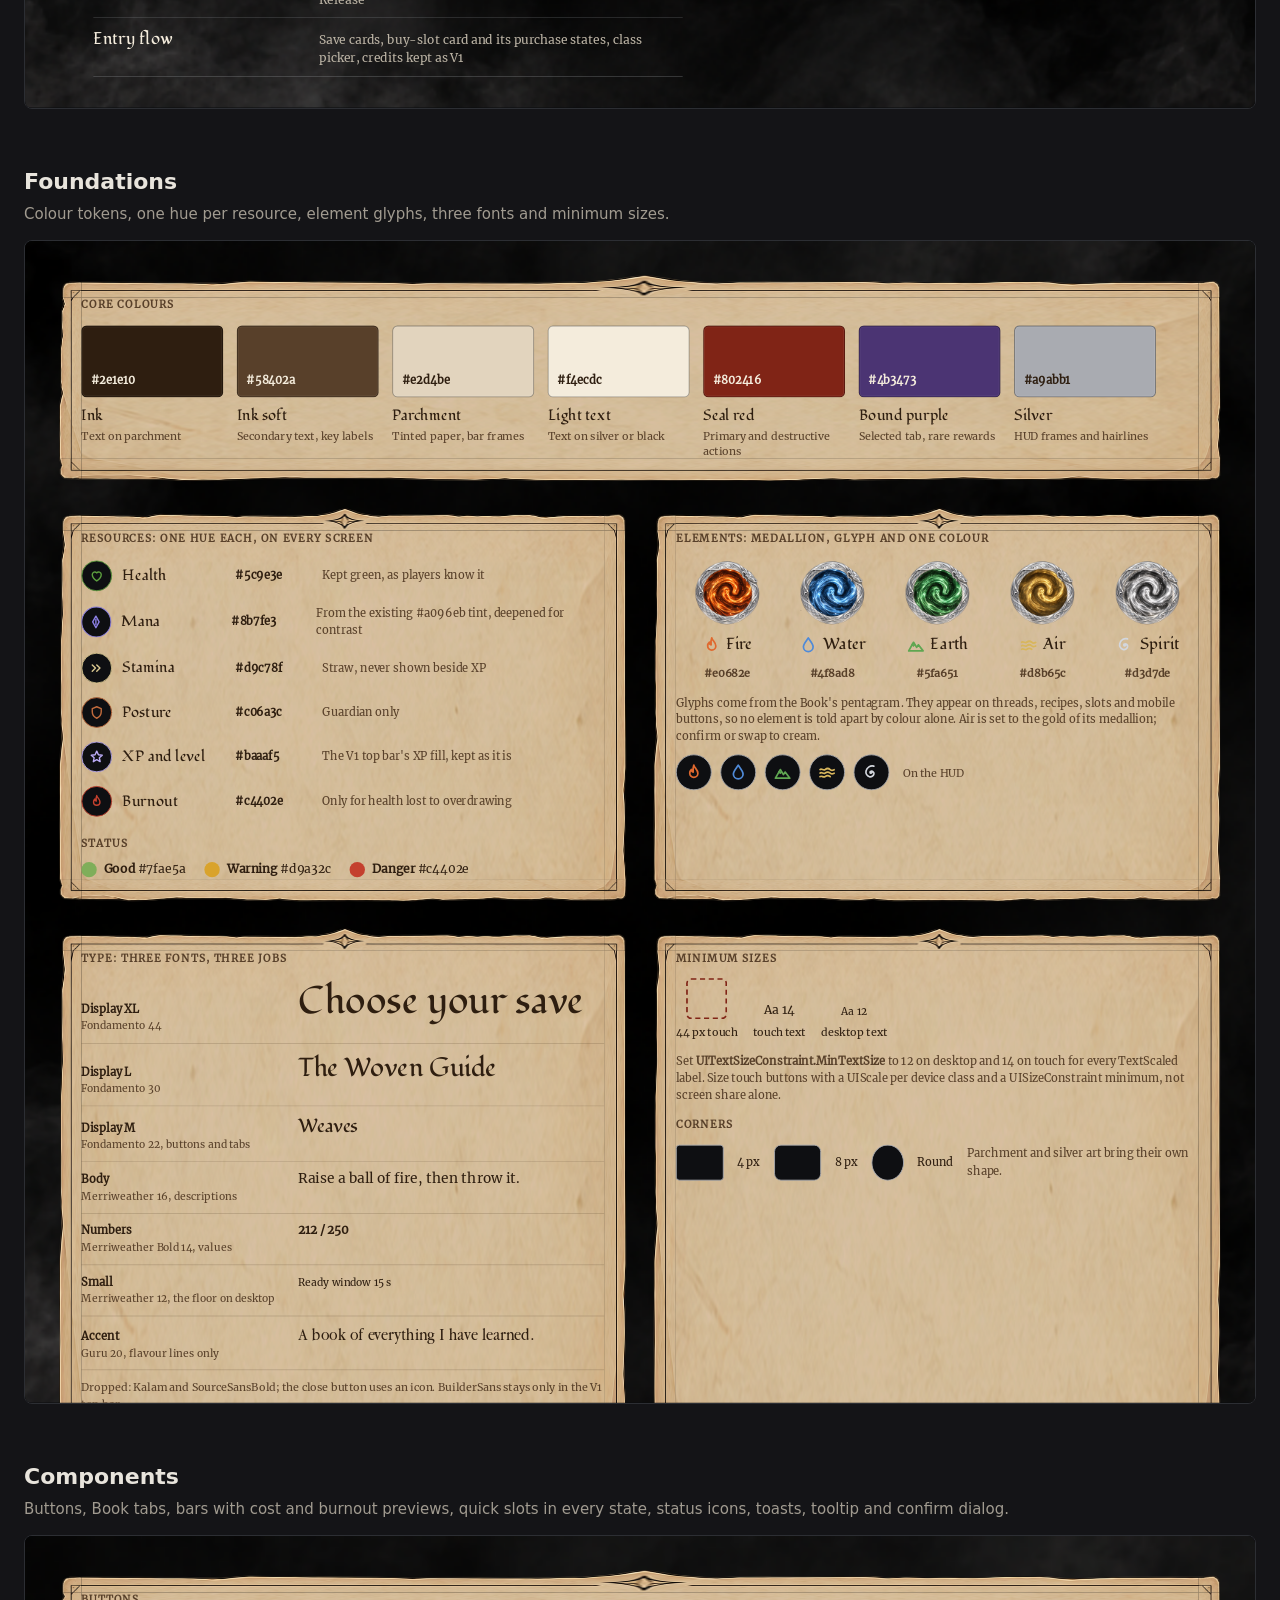
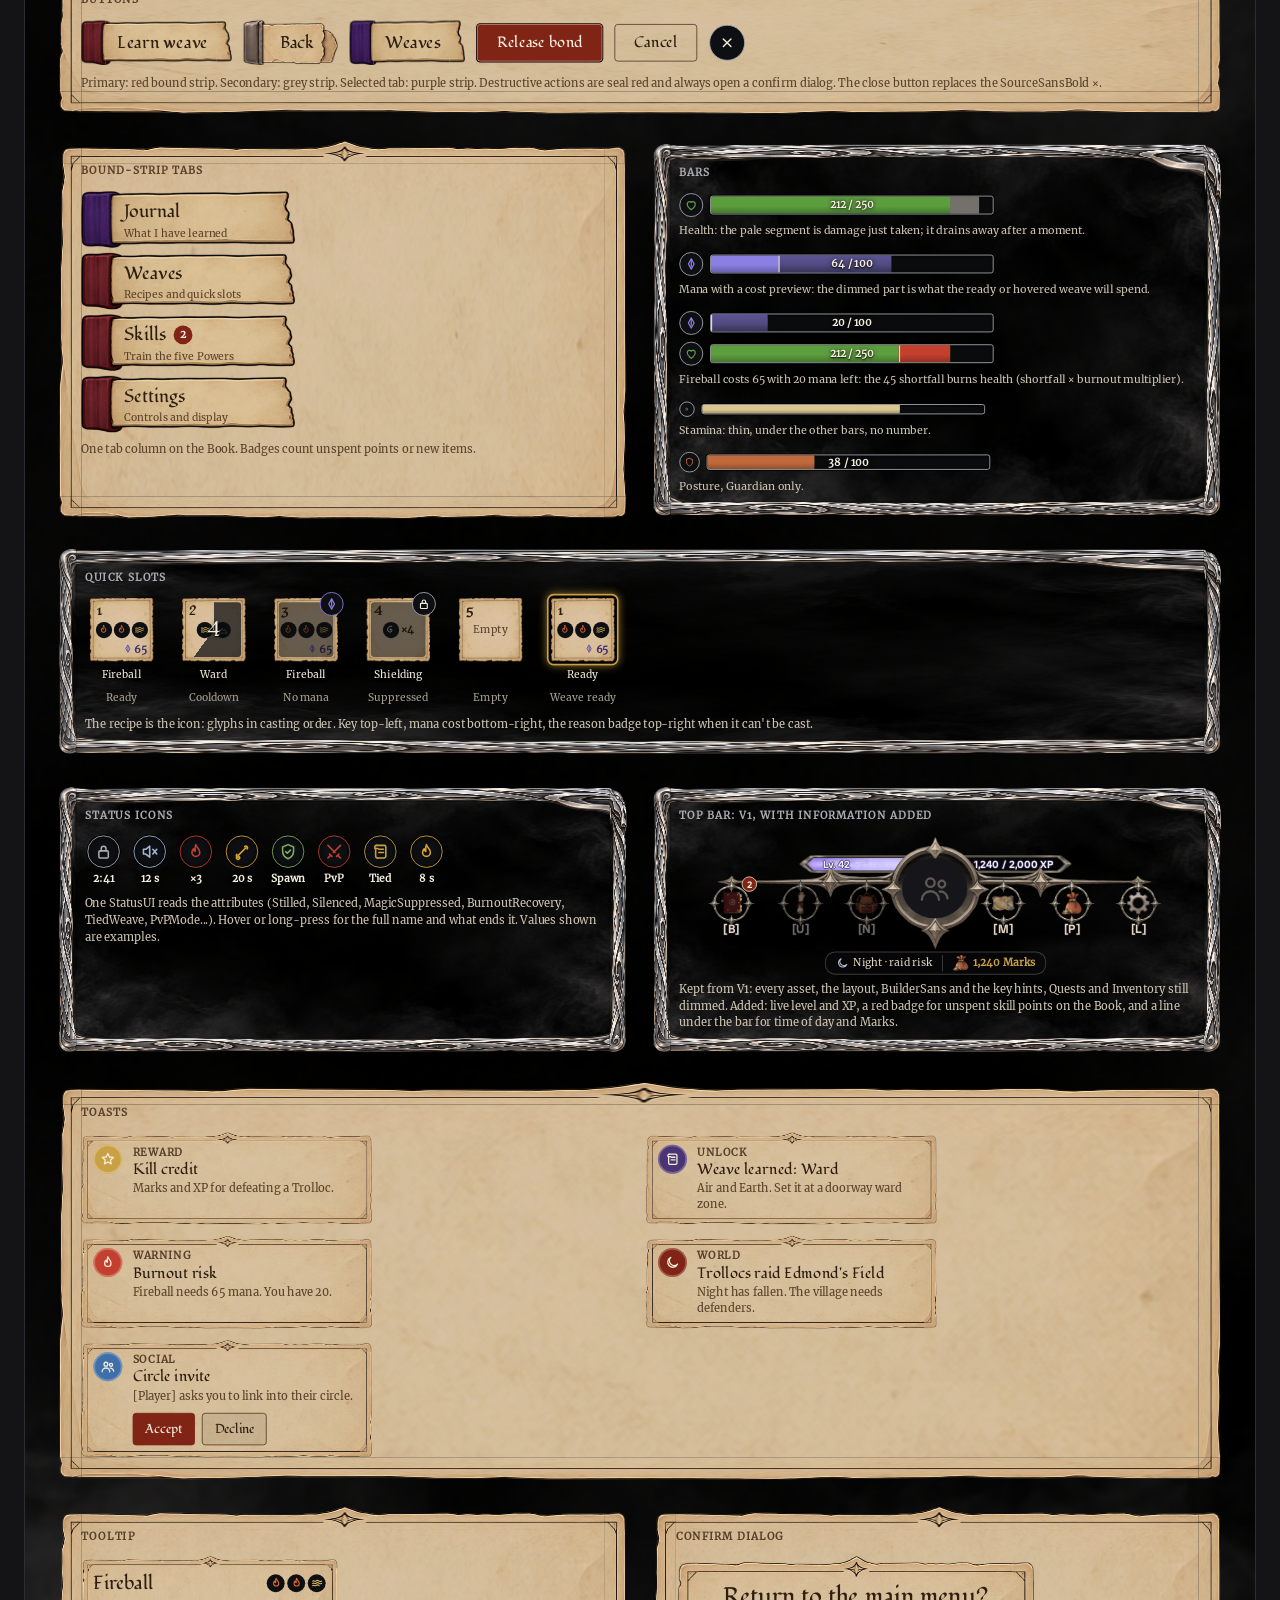
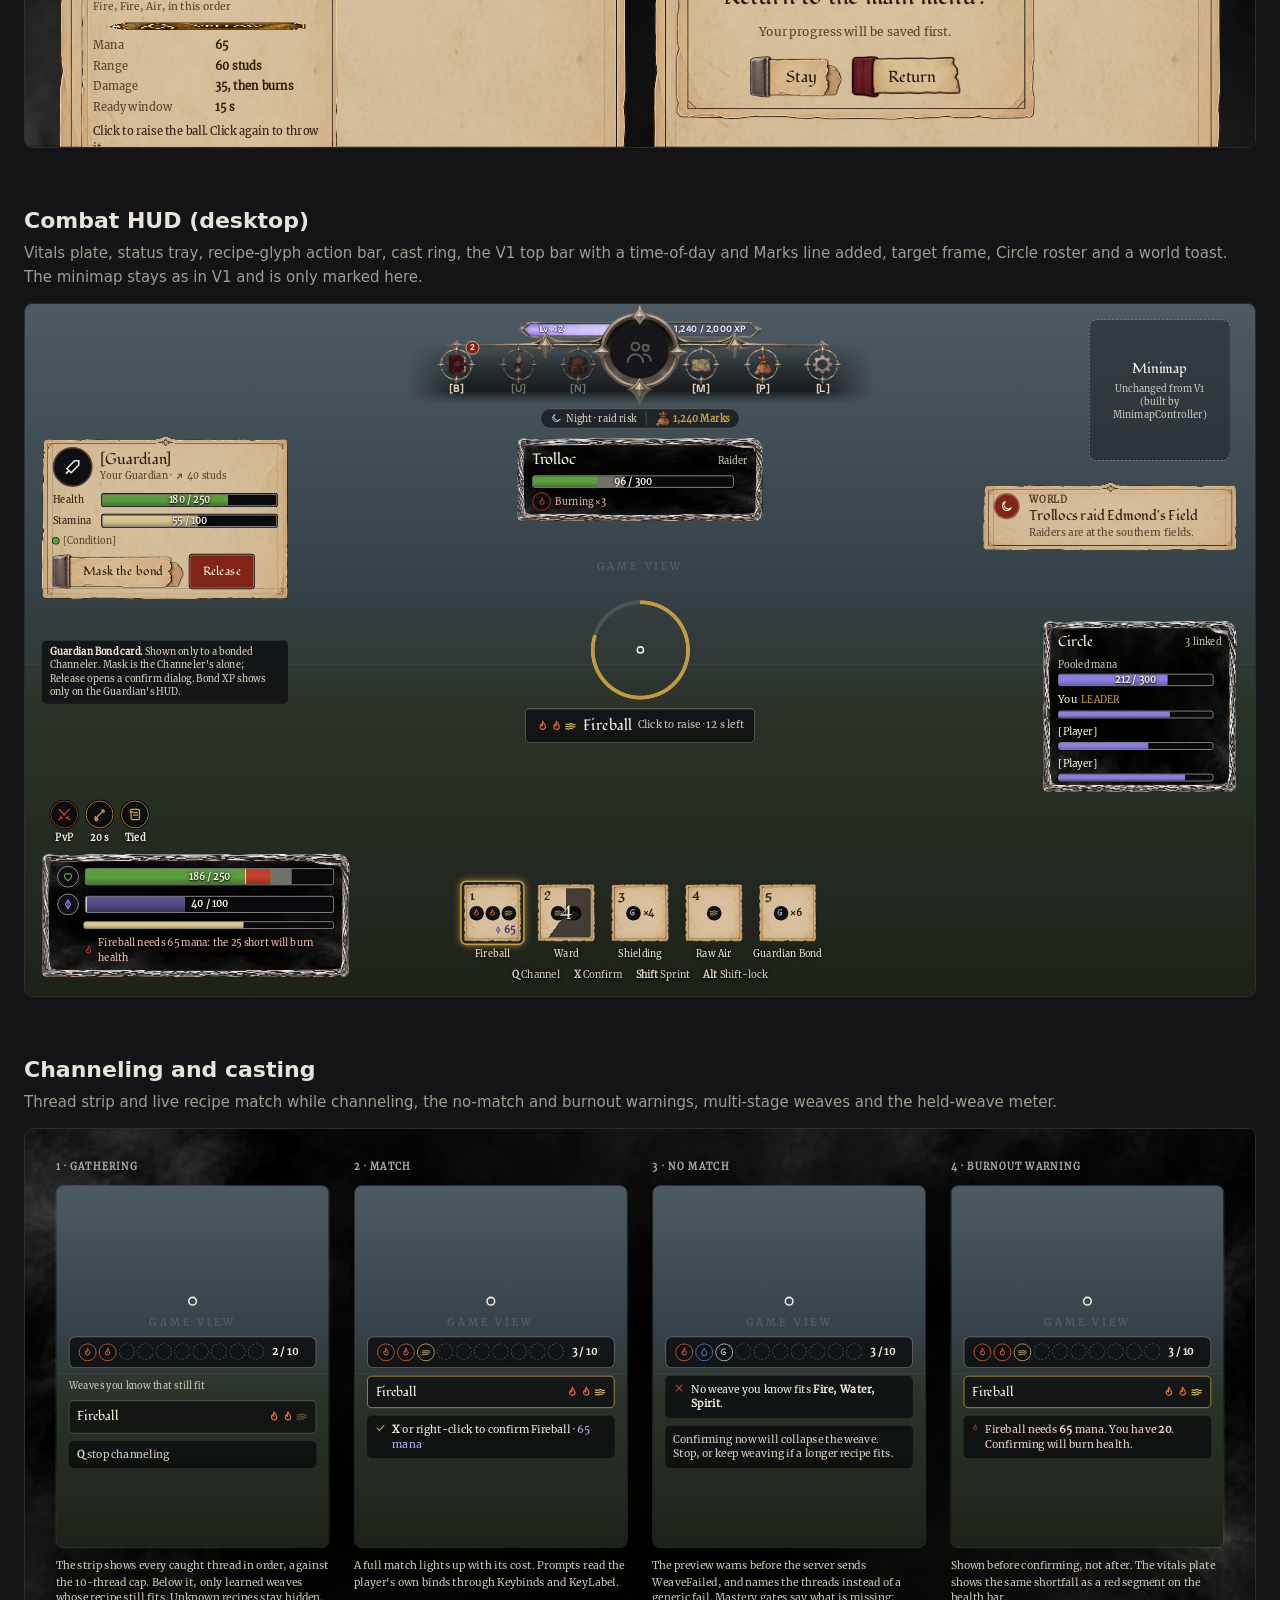
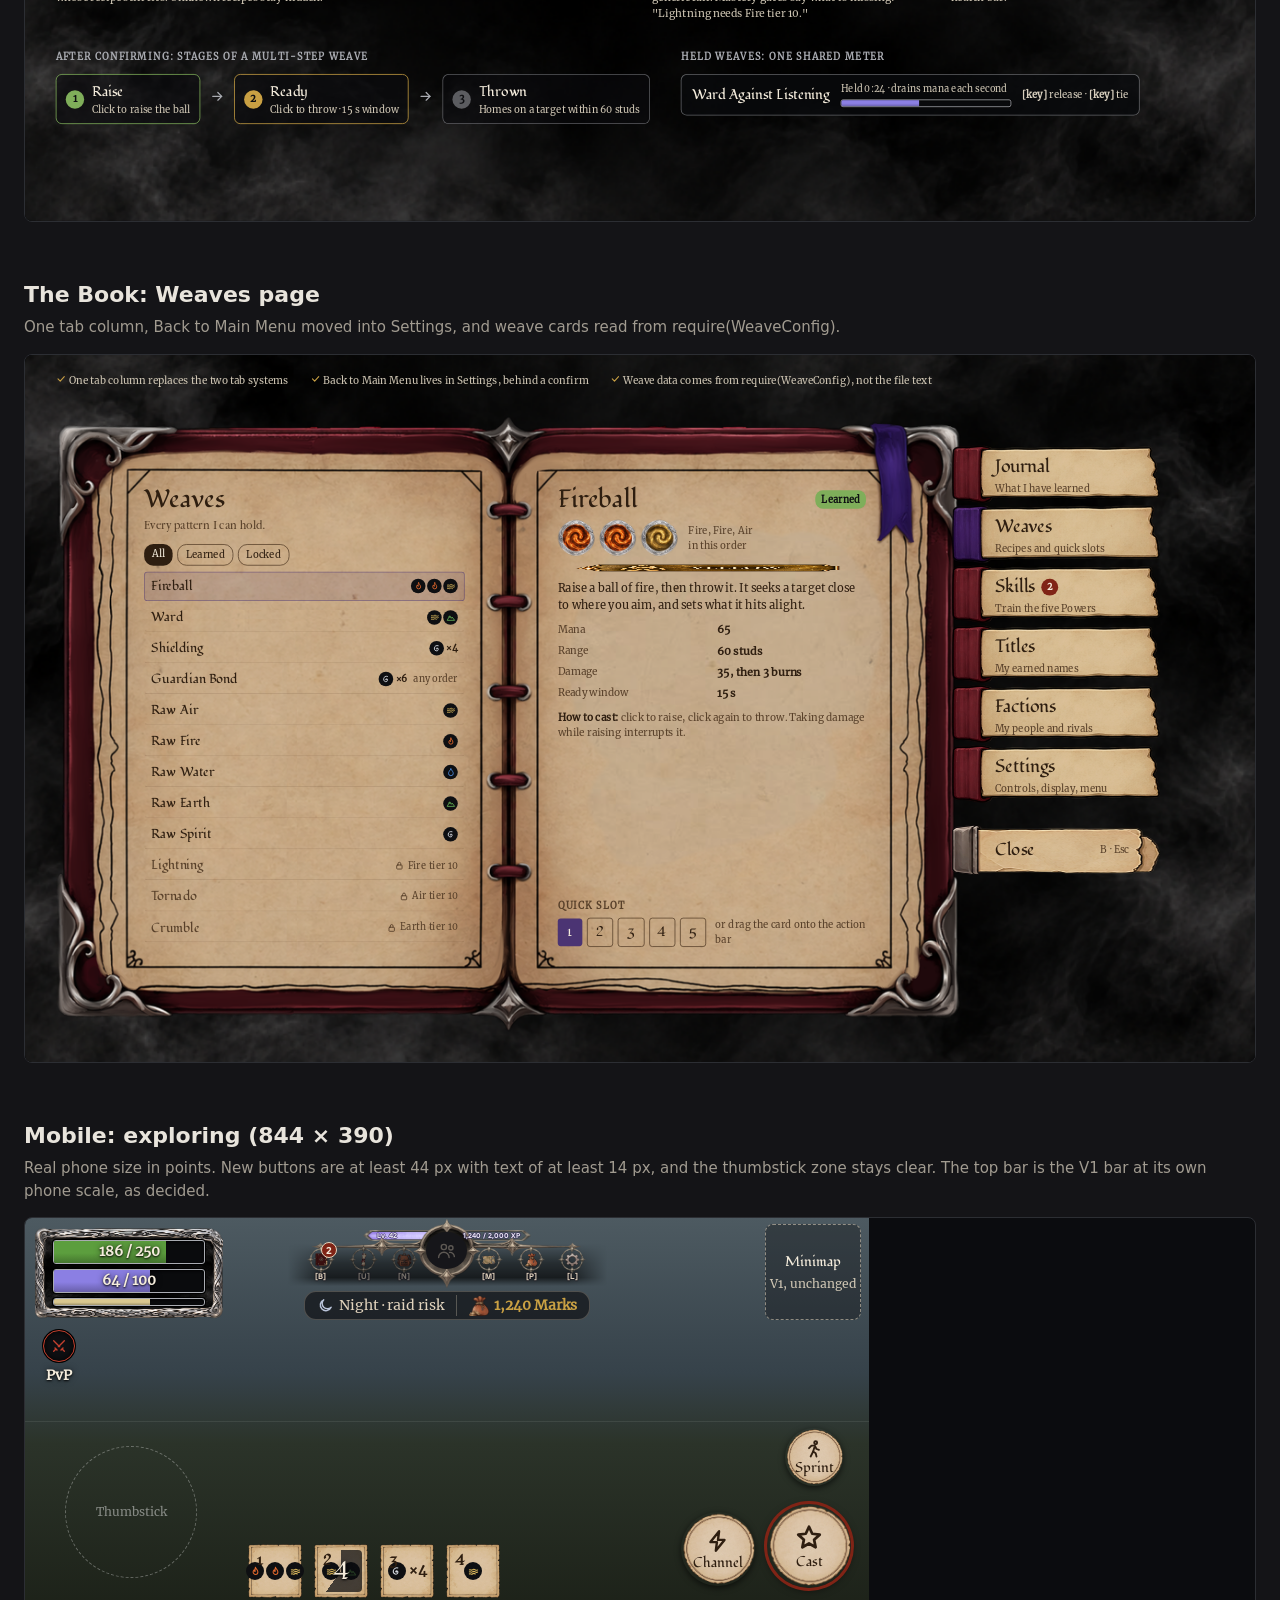
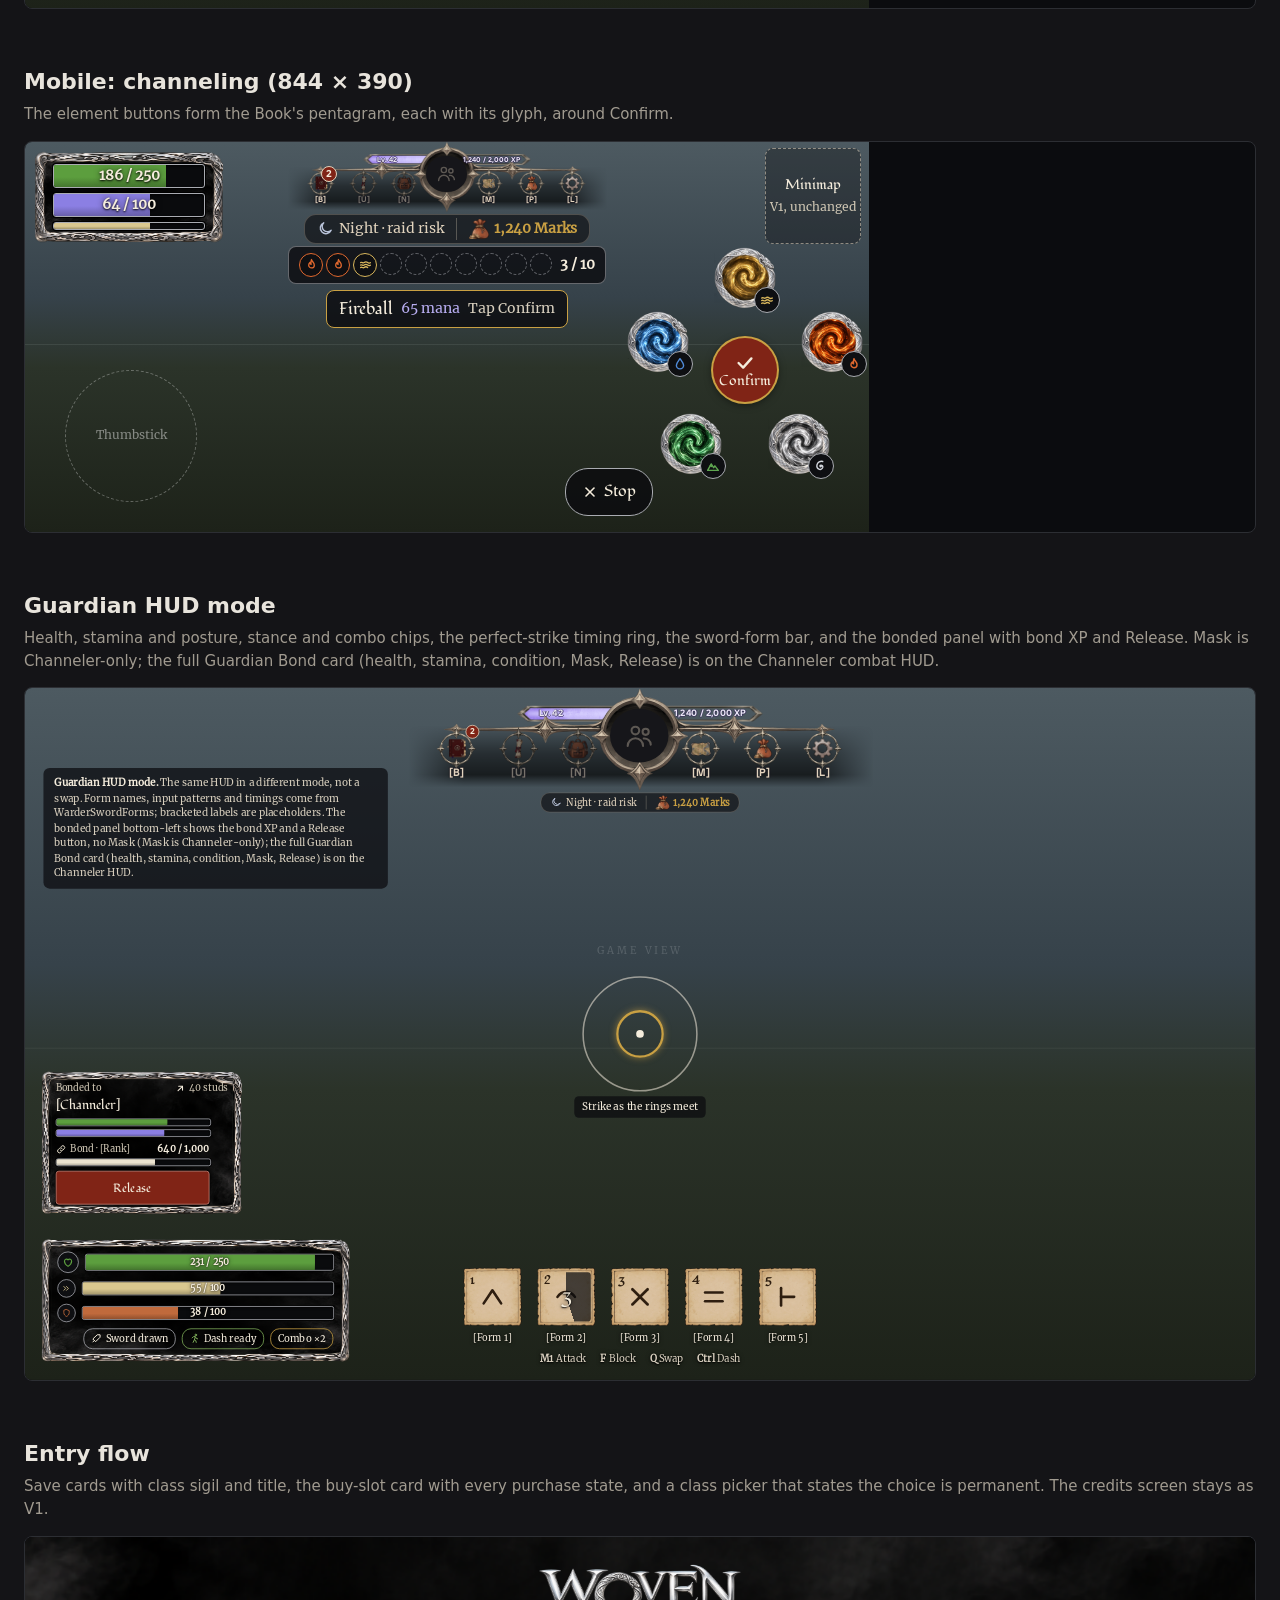
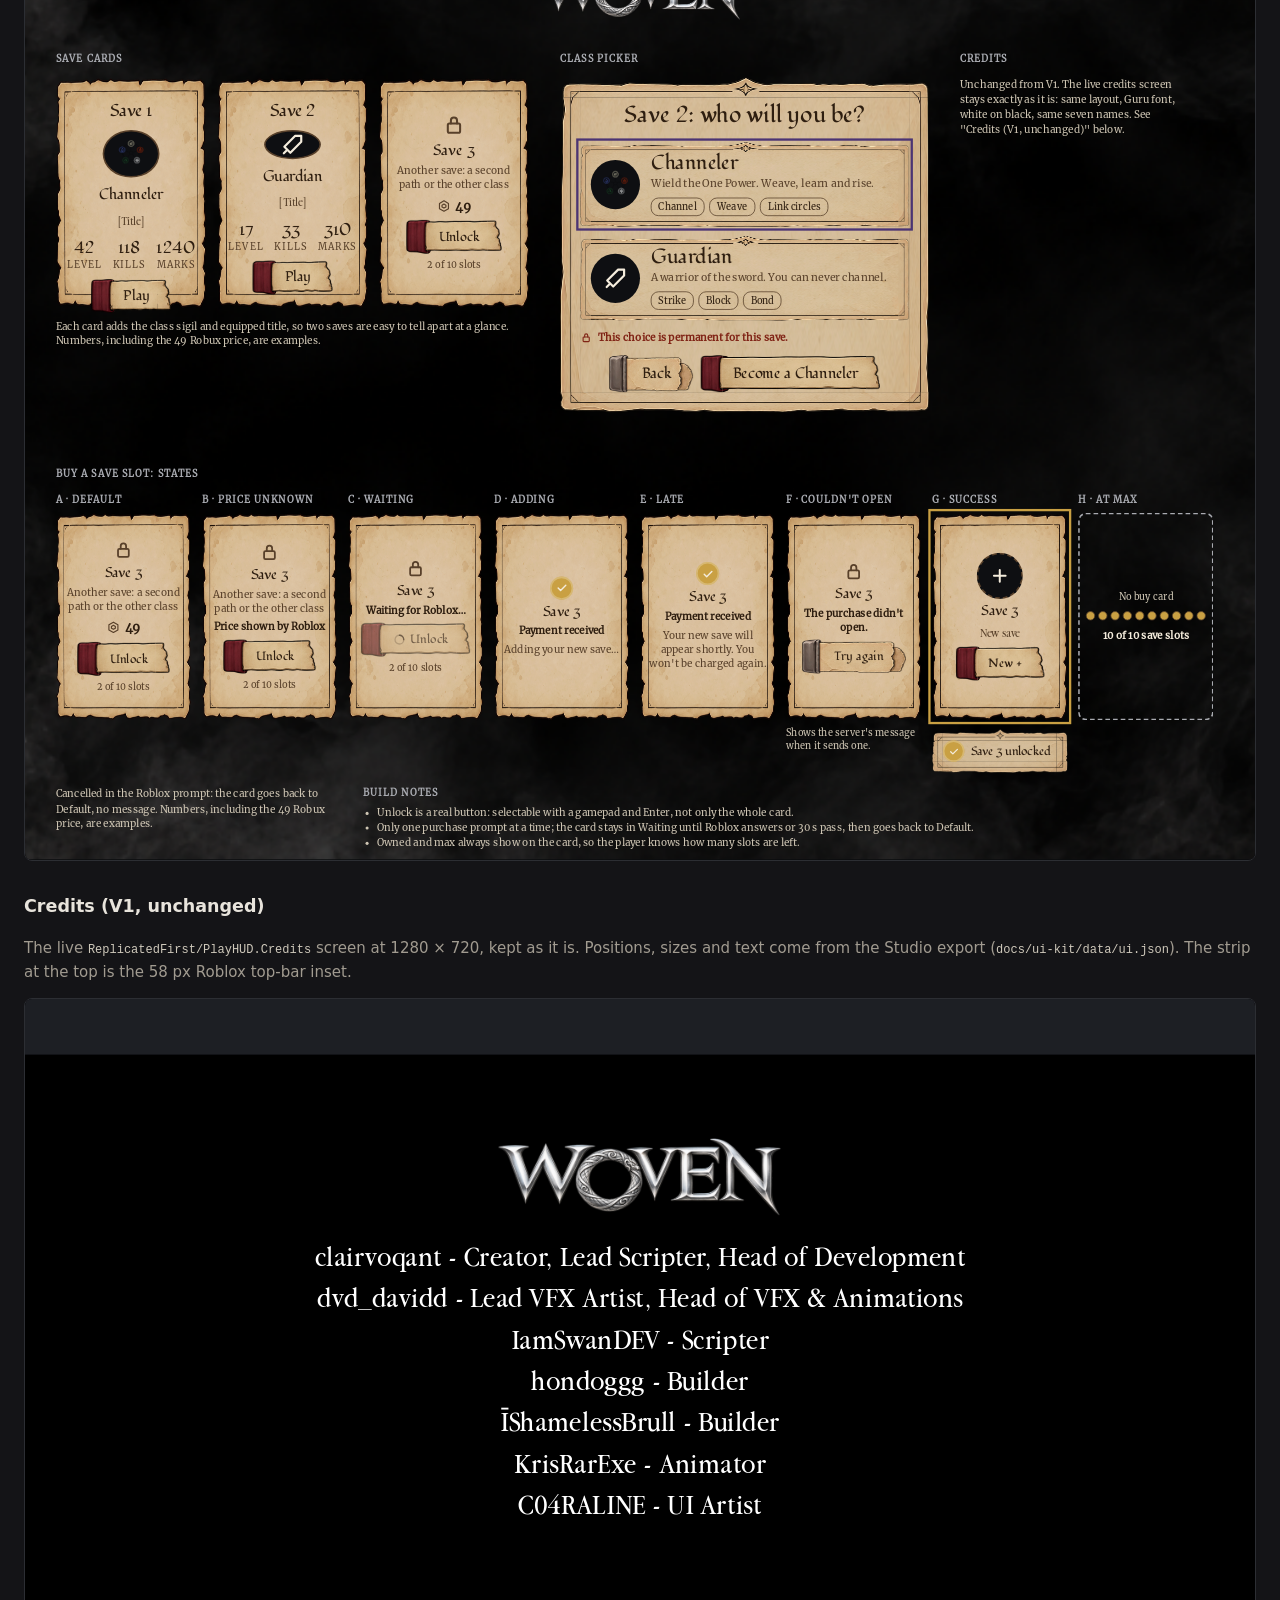
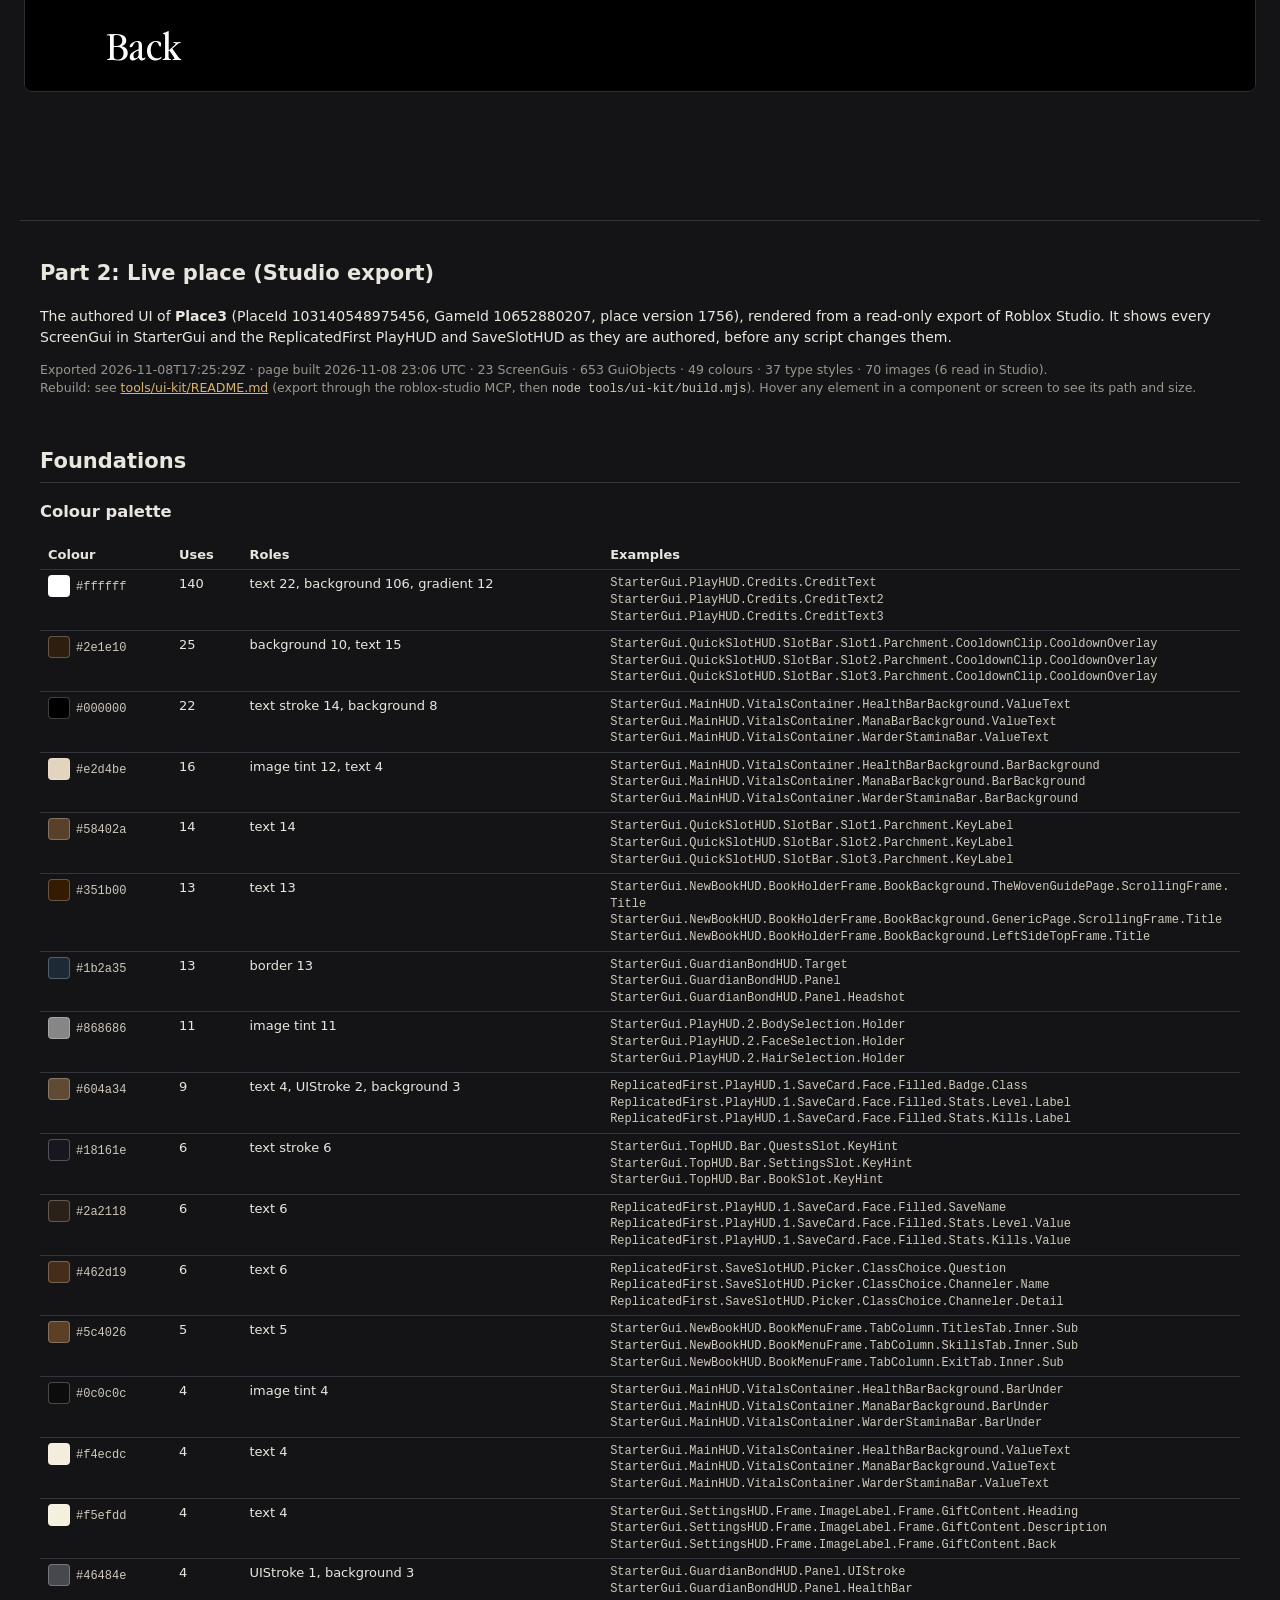
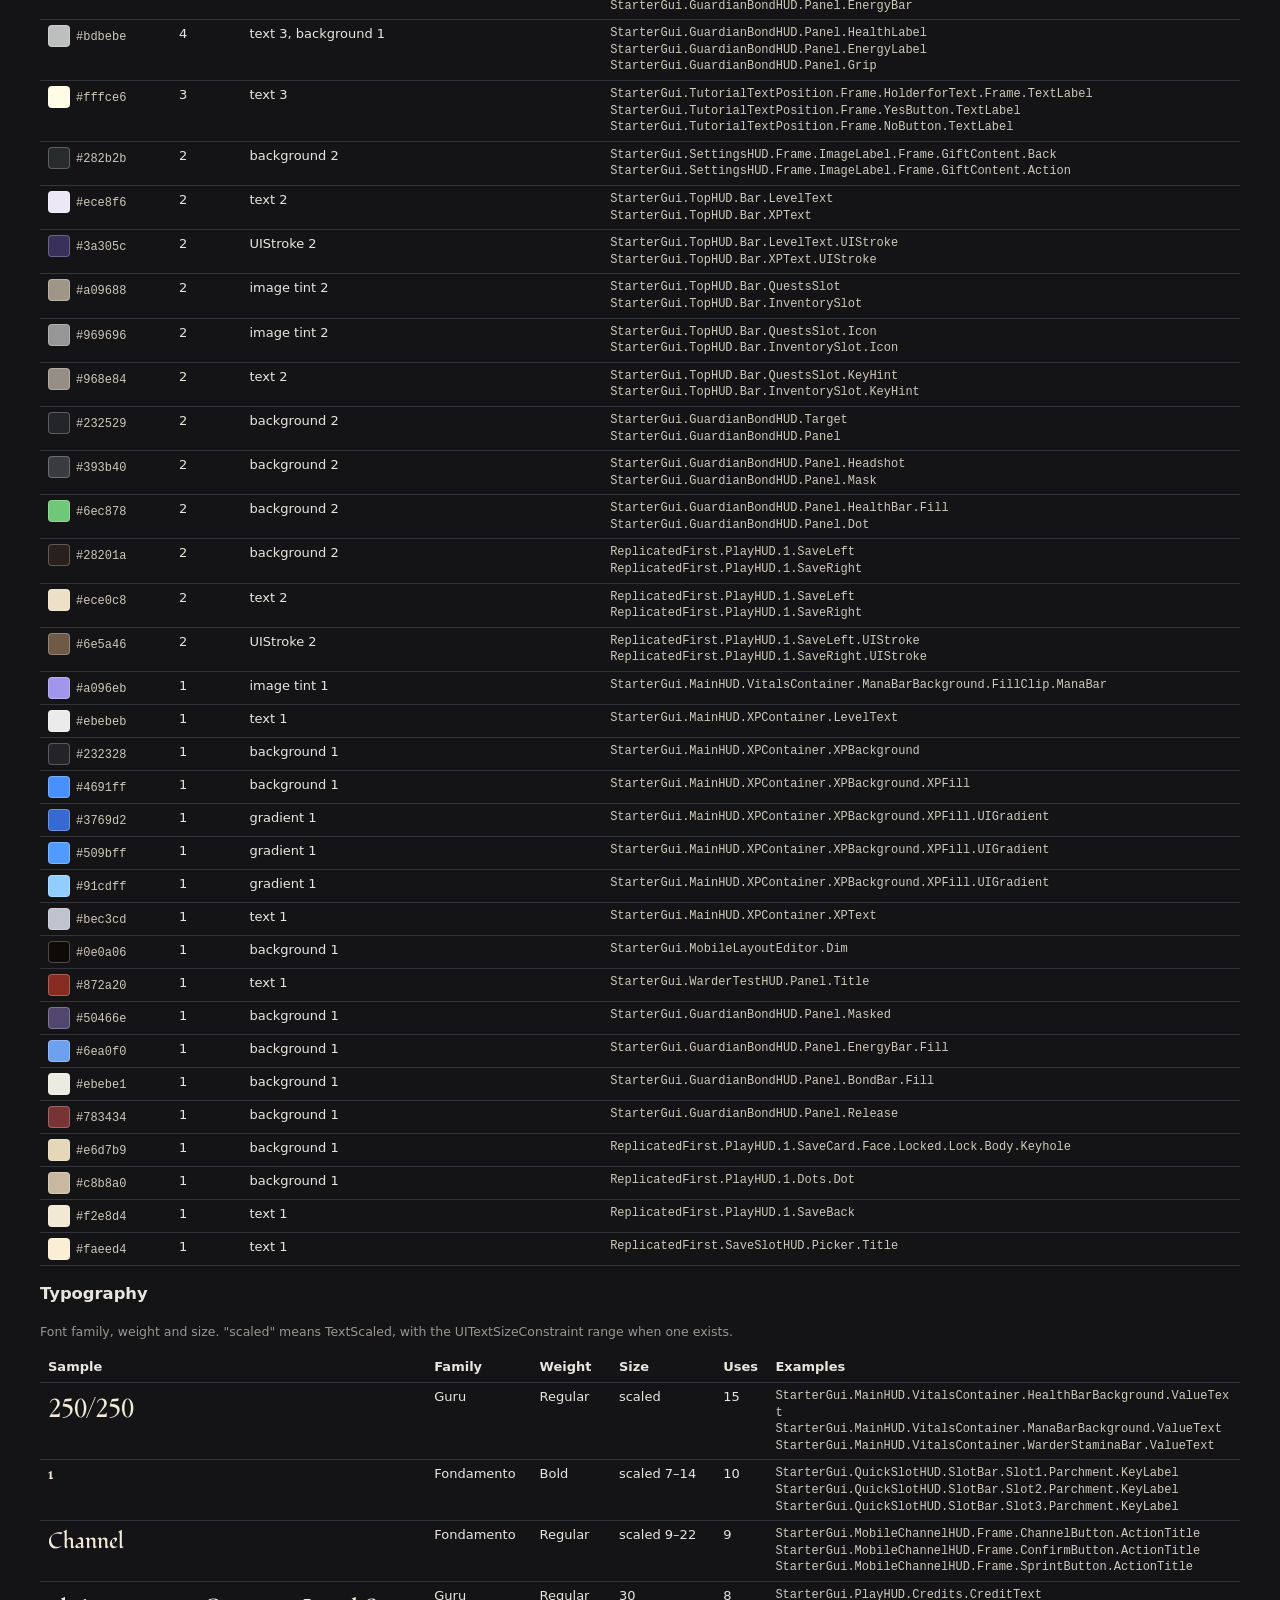
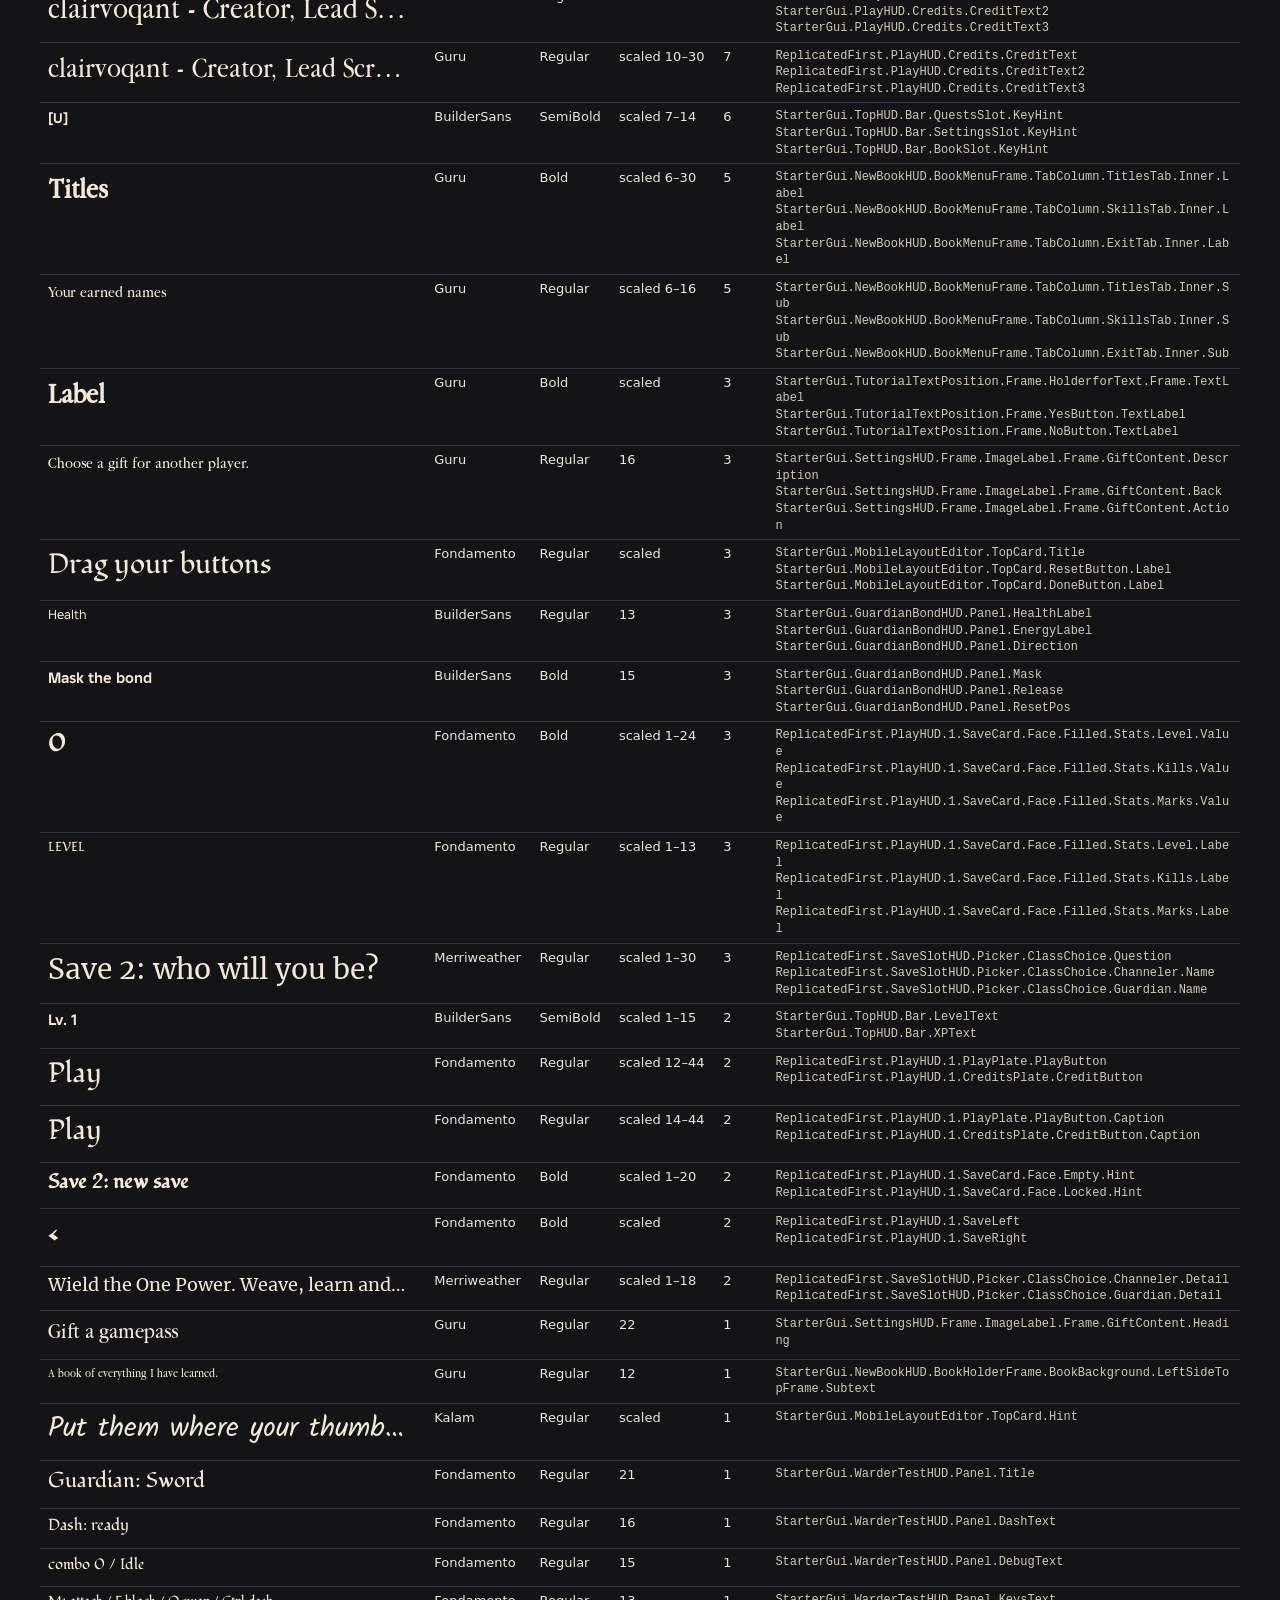
==== commit 6932afec: "docs(ui-kit): Mask for the Channeler only, Release for both, bond XP for the Guardian only - Channel" ====
--- a/docs/ui-kit/index.html
+++ b/docs/ui-kit/index.html
@@ -133,7 +133,7 @@
   </ul>
 </div></div>
   <div style="display: flex; gap: 60px;">
-    <div style="flex: 1.3;"><div style="font-size: 12px; letter-spacing: .1em; text-transform: uppercase; font-weight: 700; color: #a9abb1;">Sections of this part</div><div style="margin-top: 8px;"><div style="display: flex; gap: 14px; align-items: baseline; padding: 9px 0; border-bottom: 1px solid rgba(169,171,177,.25);"><div style="font-family:'rbx-Fondamento','Fondamento',Georgia,serif; font-size: 20px; color: #f4ecdc; width: 250px; flex: none;">Foundations</div><div style="font-size: 14px; color: #bdb5a6;">Colours, resources, elements, type, minimum sizes</div></div><div style="display: flex; gap: 14px; align-items: baseline; padding: 9px 0; border-bottom: 1px solid rgba(169,171,177,.25);"><div style="font-family:'rbx-Fondamento','Fondamento',Georgia,serif; font-size: 20px; color: #f4ecdc; width: 250px; flex: none;">Components</div><div style="font-size: 14px; color: #bdb5a6;">Buttons, tabs, bars, slots, status icons, toasts, tooltip, dialog</div></div><div style="display: flex; gap: 14px; align-items: baseline; padding: 9px 0; border-bottom: 1px solid rgba(169,171,177,.25);"><div style="font-family:'rbx-Fondamento','Fondamento',Georgia,serif; font-size: 20px; color: #f4ecdc; width: 250px; flex: none;">Combat HUD</div><div style="font-size: 14px; color: #bdb5a6;">The desktop HUD with every zone filled</div></div><div style="display: flex; gap: 14px; align-items: baseline; padding: 9px 0; border-bottom: 1px solid rgba(169,171,177,.25);"><div style="font-family:'rbx-Fondamento','Fondamento',Georgia,serif; font-size: 20px; color: #f4ecdc; width: 250px; flex: none;">Channeling and casting</div><div style="font-size: 14px; color: #bdb5a6;">Thread strip, recipe match, ready and failure states</div></div><div style="display: flex; gap: 14px; align-items: baseline; padding: 9px 0; border-bottom: 1px solid rgba(169,171,177,.25);"><div style="font-family:'rbx-Fondamento','Fondamento',Georgia,serif; font-size: 20px; color: #f4ecdc; width: 250px; flex: none;">The Book</div><div style="font-size: 14px; color: #bdb5a6;">One tab column and the new Weaves page</div></div><div style="display: flex; gap: 14px; align-items: baseline; padding: 9px 0; border-bottom: 1px solid rgba(169,171,177,.25);"><div style="font-family:'rbx-Fondamento','Fondamento',Georgia,serif; font-size: 20px; color: #f4ecdc; width: 250px; flex: none;">Mobile</div><div style="font-size: 14px; color: #bdb5a6;">Phone at 844 × 390 points, exploring and channeling</div></div><div style="display: flex; gap: 14px; align-items: baseline; padding: 9px 0; border-bottom: 1px solid rgba(169,171,177,.25);"><div style="font-family:'rbx-Fondamento','Fondamento',Georgia,serif; font-size: 20px; color: #f4ecdc; width: 250px; flex: none;">Guardian</div><div style="font-size: 14px; color: #bdb5a6;">Guardian HUD mode and the bonded panel with bond XP</div></div><div style="display: flex; gap: 14px; align-items: baseline; padding: 9px 0; border-bottom: 1px solid rgba(169,171,177,.25);"><div style="font-family:'rbx-Fondamento','Fondamento',Georgia,serif; font-size: 20px; color: #f4ecdc; width: 250px; flex: none;">Entry flow</div><div style="font-size: 14px; color: #bdb5a6;">Save cards, buy-slot card and its purchase states, class picker, credits kept as V1</div></div></div></div>
+    <div style="flex: 1.3;"><div style="font-size: 12px; letter-spacing: .1em; text-transform: uppercase; font-weight: 700; color: #a9abb1;">Sections of this part</div><div style="margin-top: 8px;"><div style="display: flex; gap: 14px; align-items: baseline; padding: 9px 0; border-bottom: 1px solid rgba(169,171,177,.25);"><div style="font-family:'rbx-Fondamento','Fondamento',Georgia,serif; font-size: 20px; color: #f4ecdc; width: 250px; flex: none;">Foundations</div><div style="font-size: 14px; color: #bdb5a6;">Colours, resources, elements, type, minimum sizes</div></div><div style="display: flex; gap: 14px; align-items: baseline; padding: 9px 0; border-bottom: 1px solid rgba(169,171,177,.25);"><div style="font-family:'rbx-Fondamento','Fondamento',Georgia,serif; font-size: 20px; color: #f4ecdc; width: 250px; flex: none;">Components</div><div style="font-size: 14px; color: #bdb5a6;">Buttons, tabs, bars, slots, status icons, toasts, tooltip, dialog</div></div><div style="display: flex; gap: 14px; align-items: baseline; padding: 9px 0; border-bottom: 1px solid rgba(169,171,177,.25);"><div style="font-family:'rbx-Fondamento','Fondamento',Georgia,serif; font-size: 20px; color: #f4ecdc; width: 250px; flex: none;">Combat HUD</div><div style="font-size: 14px; color: #bdb5a6;">The desktop HUD with every zone filled</div></div><div style="display: flex; gap: 14px; align-items: baseline; padding: 9px 0; border-bottom: 1px solid rgba(169,171,177,.25);"><div style="font-family:'rbx-Fondamento','Fondamento',Georgia,serif; font-size: 20px; color: #f4ecdc; width: 250px; flex: none;">Channeling and casting</div><div style="font-size: 14px; color: #bdb5a6;">Thread strip, recipe match, ready and failure states</div></div><div style="display: flex; gap: 14px; align-items: baseline; padding: 9px 0; border-bottom: 1px solid rgba(169,171,177,.25);"><div style="font-family:'rbx-Fondamento','Fondamento',Georgia,serif; font-size: 20px; color: #f4ecdc; width: 250px; flex: none;">The Book</div><div style="font-size: 14px; color: #bdb5a6;">One tab column and the new Weaves page</div></div><div style="display: flex; gap: 14px; align-items: baseline; padding: 9px 0; border-bottom: 1px solid rgba(169,171,177,.25);"><div style="font-family:'rbx-Fondamento','Fondamento',Georgia,serif; font-size: 20px; color: #f4ecdc; width: 250px; flex: none;">Mobile</div><div style="font-size: 14px; color: #bdb5a6;">Phone at 844 × 390 points, exploring and channeling</div></div><div style="display: flex; gap: 14px; align-items: baseline; padding: 9px 0; border-bottom: 1px solid rgba(169,171,177,.25);"><div style="font-family:'rbx-Fondamento','Fondamento',Georgia,serif; font-size: 20px; color: #f4ecdc; width: 250px; flex: none;">Guardian</div><div style="font-size: 14px; color: #bdb5a6;">Guardian HUD mode and the bonded panel with bond XP and Release</div></div><div style="display: flex; gap: 14px; align-items: baseline; padding: 9px 0; border-bottom: 1px solid rgba(169,171,177,.25);"><div style="font-family:'rbx-Fondamento','Fondamento',Georgia,serif; font-size: 20px; color: #f4ecdc; width: 250px; flex: none;">Entry flow</div><div style="font-size: 14px; color: #bdb5a6;">Save cards, buy-slot card and its purchase states, class picker, credits kept as V1</div></div></div></div>
     <div style="flex: 1;"><div style="font-size: 12px; letter-spacing: .1em; text-transform: uppercase; font-weight: 700; color: #a9abb1;">Rules every screen follows</div><div style="margin-top: 8px;"><div style="display: flex; gap: 10px; align-items: flex-start; padding: 7px 0;"><svg width="18" height="18" viewBox="0 0 24 24" fill="none" stroke="#c9a043" stroke-width="2.4" stroke-linecap="round" stroke-linejoin="round" aria-hidden="true"><path d="M5 12l5 5 9-10"/></svg><div style="font-size: 15px; color: #f4ecdc;">Text never below 12 px<span style="color: #a9a194;">, on desktop, 14 px on touch; the kept V1 top bar and minimap keep their own sizes</span></div></div><div style="display: flex; gap: 10px; align-items: flex-start; padding: 7px 0;"><svg width="18" height="18" viewBox="0 0 24 24" fill="none" stroke="#c9a043" stroke-width="2.4" stroke-linecap="round" stroke-linejoin="round" aria-hidden="true"><path d="M5 12l5 5 9-10"/></svg><div style="font-size: 15px; color: #f4ecdc;">Touch targets at least 44 px<span style="color: #a9a194;">, on a 844 × 390 phone; the kept V1 top bar and minimap excepted</span></div></div><div style="display: flex; gap: 10px; align-items: flex-start; padding: 7px 0;"><svg width="18" height="18" viewBox="0 0 24 24" fill="none" stroke="#c9a043" stroke-width="2.4" stroke-linecap="round" stroke-linejoin="round" aria-hidden="true"><path d="M5 12l5 5 9-10"/></svg><div style="font-size: 15px; color: #f4ecdc;">One hue per resource<span style="color: #a9a194;">, on every screen</span></div></div><div style="display: flex; gap: 10px; align-items: flex-start; padding: 7px 0;"><svg width="18" height="18" viewBox="0 0 24 24" fill="none" stroke="#c9a043" stroke-width="2.4" stroke-linecap="round" stroke-linejoin="round" aria-hidden="true"><path d="M5 12l5 5 9-10"/></svg><div style="font-size: 15px; color: #f4ecdc;">Every element has a glyph<span style="color: #a9a194;">, colour is never the only cue</span></div></div><div style="display: flex; gap: 10px; align-items: flex-start; padding: 7px 0;"><svg width="18" height="18" viewBox="0 0 24 24" fill="none" stroke="#c9a043" stroke-width="2.4" stroke-linecap="round" stroke-linejoin="round" aria-hidden="true"><path d="M5 12l5 5 9-10"/></svg><div style="font-size: 15px; color: #f4ecdc;">Three fonts<span style="color: #a9a194;">, Fondamento, Merriweather, Guru as accent; the V1 top bar keeps BuilderSans</span></div></div></div></div>
   </div>
 </div></div></div></div>
@@ -348,9 +348,8 @@
   <div style="display: flex; align-items: center; gap: 8px;"><span style="width: 56px; font-size: 12px;">Health</span><div style="position: relative; width: 228px; height: 14px; background: #0a0b0d; border: 1px solid #a9abb1; border-radius: 3px; overflow: hidden; box-shadow: 0 0 0 1px #000, inset 0 1px 3px rgba(0,0,0,.8);"><div style="position: absolute; left: 0; top: 0; bottom: 0; width: 72.0%; background: linear-gradient(180deg, #5c9e3e 0%, #5c9e3e 55%, rgba(0,0,0,.25) 100%), #5c9e3e;"></div><div style="position: absolute; inset: 0; display: flex; align-items: center; justify-content: center; font-size: 12px; font-weight: 700; color: #f4ecdc; text-shadow:0 1px 2px rgba(0,0,0,.9),0 0 6px rgba(0,0,0,.6);">180 / 250</div></div></div>
   <div style="display: flex; align-items: center; gap: 8px;"><span style="width: 56px; font-size: 12px;">Stamina</span><div style="position: relative; width: 228px; height: 14px; background: #0a0b0d; border: 1px solid #a9abb1; border-radius: 3px; overflow: hidden; box-shadow: 0 0 0 1px #000, inset 0 1px 3px rgba(0,0,0,.8);"><div style="position: absolute; left: 0; top: 0; bottom: 0; width: 55.0%; background: linear-gradient(180deg, #d9c78f 0%, #d9c78f 55%, rgba(0,0,0,.25) 100%), #d9c78f;"></div><div style="position: absolute; inset: 0; display: flex; align-items: center; justify-content: center; font-size: 12px; font-weight: 700; color: #f4ecdc; text-shadow:0 1px 2px rgba(0,0,0,.9),0 0 6px rgba(0,0,0,.6);">55 / 100</div></div></div>
   <div style="display: flex; align-items: center; gap: 6px; font-size: 12px; color: #58402a;"><span style="width: 8px; height: 8px; border-radius: 50%; background: #5c9e3e; box-shadow: 0 0 0 1px #2e1e10;"></span>[Condition]</div>
-  <div><div style="display: flex; align-items: center; justify-content: space-between; font-size: 12px;"><span style="display: inline-flex; align-items: center; gap: 5px;"><svg width="14" height="14" viewBox="0 0 24 24" fill="none" stroke="#2e1e10" stroke-width="2.2" stroke-linecap="round" stroke-linejoin="round" role="img" aria-label="Bond"><path d="M10 14a4 4 0 0 0 5.7 0l3-3a4 4 0 0 0-5.7-5.7l-1 1"/><path d="M14 10a4 4 0 0 0-5.7 0l-3 3a4 4 0 0 0 5.7 5.7l1-1"/></svg>Bond · [Rank]</span><span style="font-weight: 700;">640 / 1,000</span></div><div style="margin-top: 3px; position: relative; width: 292px; height: 8px; background: #0a0b0d; border: 1px solid #a9abb1; border-radius: 3px; overflow: hidden; box-shadow: 0 0 0 1px #000, inset 0 1px 3px rgba(0,0,0,.8);"><div style="position: absolute; left: 0; top: 0; bottom: 0; width: 64.0%; background: linear-gradient(180deg, #ebe3cf 0%, #ebe3cf 55%, rgba(0,0,0,.25) 100%), #ebe3cf;"></div></div></div>
   <div style="display: flex; gap: 8px; align-items: center;"><button class="btn-grey" style="margin: 0; box-sizing: border-box; cursor: pointer;  height: 44px; padding: 0 8px 0 12px; background-color: transparent; display: inline-flex; align-items: center; justify-content: center; font-family:'rbx-Fondamento','Fondamento',Georgia,serif; font-size: 16px; color: #2e1e10;">Mask the bond</button><button style="all: unset; box-sizing: border-box; cursor: pointer;  height: 44px; padding: 0 16px; display: inline-flex; align-items: center; justify-content: center; font-family:'rbx-Fondamento','Fondamento',Georgia,serif; font-size: 16px; color: #f4ecdc; background: #802416; border: 1px solid #c9877a; border-radius: 4px; box-shadow: 0 0 0 1px #000;">Release</button></div>
-</div><div style="position: absolute; left: 22px; top: 438px; width: 320px; box-sizing: border-box; padding: 6px 10px; background: rgba(10,11,14,.72); border-radius: 6px; font-size: 12px; line-height: 1.45; color: #d9d0bf;"><b style="color: #f4ecdc;">Guardian Bond card.</b> Shown only to a bonded Channeler. Release opens a confirm dialog.</div>
+</div><div style="position: absolute; left: 22px; top: 438px; width: 320px; box-sizing: border-box; padding: 6px 10px; background: rgba(10,11,14,.72); border-radius: 6px; font-size: 12px; line-height: 1.45; color: #d9d0bf;"><b style="color: #f4ecdc;">Guardian Bond card.</b> Shown only to a bonded Channeler. Mask is the Channeler's alone; Release opens a confirm dialog. Bond XP shows only on the Guardian's HUD.</div>
 <div style="position: absolute; left: 30px; bottom: 196px; display: flex; gap: 4px;"><div style="display: flex; flex-direction: column; align-items: center; width: 42px;"><div style="width: 34px; height: 34px; border-radius: 50%; background: #0e0f12; border: 1.5px solid #c4402e; box-shadow: 0 0 0 1px #000, inset 0 0 6px rgba(0,0,0,.9); display: flex; align-items: center; justify-content: center;"><svg width="20" height="20" viewBox="0 0 24 24" fill="none" stroke="#c4402e" stroke-width="2" stroke-linecap="round" stroke-linejoin="round" role="img" aria-label="PvP on"><path d="M4 4l9 9"/><path d="M20 4l-9 9"/><path d="M6 15l3 3"/><path d="M18 15l-3 3"/><path d="M4 20l3-3"/><path d="M20 20l-3-3"/></svg></div><div style="font-size: 12px; font-weight: 700; color: #f4ecdc; text-shadow:0 1px 2px rgba(0,0,0,.9),0 0 6px rgba(0,0,0,.6); margin-top: 3px;">PvP</div></div><div style="display: flex; flex-direction: column; align-items: center; width: 42px;"><div style="width: 34px; height: 34px; border-radius: 50%; background: #0e0f12; border: 1.5px solid #d9a32c; box-shadow: 0 0 0 1px #000, inset 0 0 6px rgba(0,0,0,.9); display: flex; align-items: center; justify-content: center;"><svg width="20" height="20" viewBox="0 0 24 24" fill="none" stroke="#d9a32c" stroke-width="2" stroke-linecap="round" stroke-linejoin="round" role="img" aria-label="Broken leg"><path d="M7 17l10-10"/><path d="M5.5 15.5a2 2 0 1 0 3 3"/><path d="M15.5 5.5a2 2 0 1 1 3 3"/><path d="M8.5 18.5a2 2 0 1 1-3 0"/></svg></div><div style="font-size: 12px; font-weight: 700; color: #f4ecdc; text-shadow:0 1px 2px rgba(0,0,0,.9),0 0 6px rgba(0,0,0,.6); margin-top: 3px;">20 s</div></div><div style="display: flex; flex-direction: column; align-items: center; width: 42px;"><div style="width: 34px; height: 34px; border-radius: 50%; background: #0e0f12; border: 1.5px solid #c9a043; box-shadow: 0 0 0 1px #000, inset 0 0 6px rgba(0,0,0,.9); display: flex; align-items: center; justify-content: center;"><svg width="20" height="20" viewBox="0 0 24 24" fill="none" stroke="#c9a043" stroke-width="2" stroke-linecap="round" stroke-linejoin="round" role="img" aria-label="Weave tied"><path d="M7 4h10a2 2 0 0 1 2 2v12a2 2 0 0 1-2 2H8"/><path d="M7 4a2 2 0 0 0-2 2v2h4"/><path d="M8 20a2 2 0 0 1-2-2V8"/><path d="M10 9h6"/><path d="M10 13h6"/></svg></div><div style="font-size: 12px; font-weight: 700; color: #f4ecdc; text-shadow:0 1px 2px rgba(0,0,0,.9),0 0 6px rgba(0,0,0,.6); margin-top: 3px;">Tied</div></div></div><div class="knot-sm" style="position: absolute; left: 22px; bottom: 22px; width: 400px; box-sizing: border-box; padding: 6px 8px; display: flex; flex-direction: column; gap: 8px;">
   <div style="display: flex; align-items: center; gap: 8px;"><div style="width: 26px; height: 26px; flex: none; display: flex; align-items: center; justify-content: center; border-radius: 50%; background: #0e0f12; border: 1px solid #a9abb1;"><svg width="16" height="16" viewBox="0 0 24 24" fill="none" stroke="#5c9e3e" stroke-width="2.2" stroke-linecap="round" stroke-linejoin="round" role="img" aria-label="Health"><path d="M12 20s-7-4.4-7-10a4 4 0 0 1 7-2.6A4 4 0 0 1 19 10c0 5.6-7 10-7 10z"/></svg></div><div style="position: relative; width: 330px; height: 20px; background: #0a0b0d; border: 1px solid #a9abb1; border-radius: 3px; overflow: hidden; box-shadow: 0 0 0 1px #000, inset 0 1px 3px rgba(0,0,0,.8);"><div style="position: absolute; left: 0; top: 0; bottom: 0; width: 74.4%; background: linear-gradient(180deg, #5c9e3e 0%, #5c9e3e 55%, rgba(0,0,0,.25) 100%), #5c9e3e;"></div><div style="position: absolute; top: 0; bottom: 0; left: 74.4%; width: 8.8%; background: #f4ecdc; opacity: .45;"></div><div style="position: absolute; top: 0; bottom: 0; left: 64.4%; width: 10.0%; background: linear-gradient(180deg, #c4402e 0%, #c4402e 55%, rgba(0,0,0,.25) 100%), #c4402e; box-shadow: inset 1.5px 0 0 rgba(255,217,201,.9);"></div><div style="position: absolute; inset: 0; display: flex; align-items: center; justify-content: center; font-size: 12px; font-weight: 700; color: #f4ecdc; text-shadow:0 1px 2px rgba(0,0,0,.9),0 0 6px rgba(0,0,0,.6);">186 / 250</div></div></div>
   <div style="display: flex; align-items: center; gap: 8px;"><div style="width: 26px; height: 26px; flex: none; display: flex; align-items: center; justify-content: center; border-radius: 50%; background: #0e0f12; border: 1px solid #a9abb1;"><svg width="16" height="16" viewBox="0 0 24 24" fill="none" stroke="#8b7fe3" stroke-width="2.2" stroke-linecap="round" stroke-linejoin="round" role="img" aria-label="Mana"><path d="M12 3l5 9-5 9-5-9z"/><path d="M12 8v8"/></svg></div><div style="position: relative; width: 330px; height: 20px; background: #0a0b0d; border: 1px solid #a9abb1; border-radius: 3px; overflow: hidden; box-shadow: 0 0 0 1px #000, inset 0 1px 3px rgba(0,0,0,.8);"><div style="position: absolute; left: 0; top: 0; bottom: 0; width: 40.0%; background: linear-gradient(180deg, #8b7fe3 0%, #8b7fe3 55%, rgba(0,0,0,.25) 100%), #8b7fe3;"></div><div style="position: absolute; top: 0; bottom: 0; left: 0.0%; width: 40.0%; background: linear-gradient(180deg, rgba(14,15,18,.38) 0%, rgba(14,15,18,.54) 100%); box-shadow: inset 1.5px 0 0 rgba(244,236,220,.9);"></div><div style="position: absolute; inset: 0; display: flex; align-items: center; justify-content: center; font-size: 12px; font-weight: 700; color: #f4ecdc; text-shadow:0 1px 2px rgba(0,0,0,.9),0 0 6px rgba(0,0,0,.6);">40 / 100</div></div></div>
@@ -556,7 +555,7 @@
 </section>
 <section id="t-guardian">
 <h2>Guardian HUD mode</h2>
-<p class="desc">Health, stamina and posture, stance and combo chips, the perfect-strike timing ring, the sword-form bar, and bond XP on the bonded panel. The Guardian Bond card itself is on the Channeler combat HUD.</p>
+<p class="desc">Health, stamina and posture, stance and combo chips, the perfect-strike timing ring, the sword-form bar, and the bonded panel with bond XP and Release. Mask is Channeler-only; the full Guardian Bond card (health, stamina, condition, Mask, Release) is on the Channeler combat HUD.</p>
 <div class="frame" data-w="1600" data-h="900"><div class="scaler"><div class="ab" style="width: 1600px; height: 900px; box-sizing: border-box; position: relative; overflow: hidden; font-family:'rbx-Merriweather','Merriweather',Georgia,serif; color: #f4ecdc; "><div class="world" style="position: absolute; inset: 0;"></div>
 <div style="position: absolute; left: 0; right: 0; top: 52%; height: 1px; background: rgba(255,255,255,.08);"></div>
 <div style="position: absolute; left: 50%; top: 38%; transform: translate(-50%, -50%); font-size: 13px; letter-spacing: .3em; color: rgba(255,255,255,.16);">GAME VIEW</div><div style="position: absolute; left: 524.5px; top: 0px; width: 551.0px; height: 133.7px;">
@@ -596,7 +595,7 @@
 <span style="display: inline-flex; align-items: center; gap: 5px;"><svg width="15" height="15" viewBox="0 0 24 24" fill="none" stroke="#b9c3d9" stroke-width="2" stroke-linecap="round" stroke-linejoin="round" aria-hidden="true"><path d="M20 14.5A8 8 0 1 1 9.5 4a6.5 6.5 0 0 0 10.5 10.5z"/></svg>Night · raid risk</span>
 <span style="width: 1px; align-self: stretch; background: rgba(226,212,190,.3);"></span>
 <span style="display: inline-flex; align-items: center; gap: 5px; font-weight: 700; color: #c9a043;"><img src="assets/115996659422842.png" alt="" style="width: 18px; height: 18px;">1,240 Marks</span>
-</div><div style="position: absolute; left: 24px; top: 104px; max-width: 420px; padding: 10px 14px; background: rgba(10,11,14,.72); border-radius: 8px; font-size: 13px; line-height: 1.5; color: #d9d0bf;"><b style="color: #f4ecdc;">Guardian HUD mode.</b> The same HUD in a different mode, not a swap. Form names, input patterns and timings come from WarderSwordForms; bracketed labels are placeholders. The bonded panel bottom-left shows the bond XP; the full Guardian Bond card is on the Channeler HUD.</div><div style="position: absolute; left: 50%; top: 50%; transform: translate(-50%, -50%); width: 150px; height: 150px;">
+</div><div style="position: absolute; left: 24px; top: 104px; max-width: 420px; padding: 10px 14px; background: rgba(10,11,14,.72); border-radius: 8px; font-size: 13px; line-height: 1.5; color: #d9d0bf;"><b style="color: #f4ecdc;">Guardian HUD mode.</b> The same HUD in a different mode, not a swap. Form names, input patterns and timings come from WarderSwordForms; bracketed labels are placeholders. The bonded panel bottom-left shows the bond XP and a Release button, no Mask (Mask is Channeler-only); the full Guardian Bond card (health, stamina, condition, Mask, Release) is on the Channeler HUD.</div><div style="position: absolute; left: 50%; top: 50%; transform: translate(-50%, -50%); width: 150px; height: 150px;">
   <div style="position: absolute; inset: 0; border-radius: 50%; border: 2px solid rgba(244,236,220,.55);"></div>
   <div style="position: absolute; inset: 44px; border-radius: 50%; border: 3px solid #c9a043; box-shadow: 0 0 10px rgba(201,160,67,.6);"></div>
   <div style="position: absolute; left: 70px; top: 70px; width: 10px; height: 10px; border-radius: 50%; background: #f4ecdc;"></div>
@@ -606,6 +605,7 @@
   <div style="font-family:'rbx-Fondamento','Fondamento',Georgia,serif; font-size: 17px; color: #f4ecdc;">[Channeler]</div>
   <div style="display: flex; flex-direction: column; gap: 4px; margin-top: 4px;"><div style="display: flex; align-items: center; gap: 8px;"><div style="position: relative; width: 200px; height: 8px; background: #0a0b0d; border: 1px solid #a9abb1; border-radius: 3px; overflow: hidden; box-shadow: 0 0 0 1px #000, inset 0 1px 3px rgba(0,0,0,.8);"><div style="position: absolute; left: 0; top: 0; bottom: 0; width: 72.0%; background: linear-gradient(180deg, #5c9e3e 0%, #5c9e3e 55%, rgba(0,0,0,.25) 100%), #5c9e3e;"></div></div></div><div style="display: flex; align-items: center; gap: 8px;"><div style="position: relative; width: 200px; height: 8px; background: #0a0b0d; border: 1px solid #a9abb1; border-radius: 3px; overflow: hidden; box-shadow: 0 0 0 1px #000, inset 0 1px 3px rgba(0,0,0,.8);"><div style="position: absolute; left: 0; top: 0; bottom: 0; width: 70.0%; background: linear-gradient(180deg, #8b7fe3 0%, #8b7fe3 55%, rgba(0,0,0,.25) 100%), #8b7fe3;"></div></div></div></div>
   <div style="margin-top: 6px; width: 200px;"><div style="display: flex; align-items: center; justify-content: space-between; font-size: 12px; color: #cfc6b4;"><span style="display: inline-flex; align-items: center; gap: 5px;"><svg width="14" height="14" viewBox="0 0 24 24" fill="none" stroke="#ebe3cf" stroke-width="2.2" stroke-linecap="round" stroke-linejoin="round" role="img" aria-label="Bond"><path d="M10 14a4 4 0 0 0 5.7 0l3-3a4 4 0 0 0-5.7-5.7l-1 1"/><path d="M14 10a4 4 0 0 0-5.7 0l-3 3a4 4 0 0 0 5.7 5.7l1-1"/></svg>Bond · [Rank]</span><span style="font-weight: 700; color: #f4ecdc;">640 / 1,000</span></div><div style="margin-top: 3px; position: relative; width: 200px; height: 8px; background: #0a0b0d; border: 1px solid #a9abb1; border-radius: 3px; overflow: hidden; box-shadow: 0 0 0 1px #000, inset 0 1px 3px rgba(0,0,0,.8);"><div style="position: absolute; left: 0; top: 0; bottom: 0; width: 64.0%; background: linear-gradient(180deg, #ebe3cf 0%, #ebe3cf 55%, rgba(0,0,0,.25) 100%), #ebe3cf;"></div></div></div>
+  <button style="all: unset; box-sizing: border-box; cursor: pointer; height: 44px; width: 200px; margin-top: 6px; padding: 0 16px; display: flex; align-items: center; justify-content: center; font-family:'rbx-Fondamento','Fondamento',Georgia,serif; font-size: 16px; color: #f4ecdc; background: #802416; border: 1px solid #c9877a; border-radius: 4px; box-shadow: 0 0 0 1px #000;">Release</button>
 </div><div class="knot-sm" style="position: absolute; left: 22px; bottom: 22px; width: 400px; box-sizing: border-box; padding: 6px 8px; display: flex; flex-direction: column; gap: 8px;">
   <div style="display: flex; align-items: center; gap: 8px;"><div style="width: 26px; height: 26px; flex: none; display: flex; align-items: center; justify-content: center; border-radius: 50%; background: #0e0f12; border: 1px solid #a9abb1;"><svg width="16" height="16" viewBox="0 0 24 24" fill="none" stroke="#5c9e3e" stroke-width="2.2" stroke-linecap="round" stroke-linejoin="round" role="img" aria-label="Health"><path d="M12 20s-7-4.4-7-10a4 4 0 0 1 7-2.6A4 4 0 0 1 19 10c0 5.6-7 10-7 10z"/></svg></div><div style="position: relative; width: 330px; height: 20px; background: #0a0b0d; border: 1px solid #a9abb1; border-radius: 3px; overflow: hidden; box-shadow: 0 0 0 1px #000, inset 0 1px 3px rgba(0,0,0,.8);"><div style="position: absolute; left: 0; top: 0; bottom: 0; width: 92.4%; background: linear-gradient(180deg, #5c9e3e 0%, #5c9e3e 55%, rgba(0,0,0,.25) 100%), #5c9e3e;"></div><div style="position: absolute; inset: 0; display: flex; align-items: center; justify-content: center; font-size: 12px; font-weight: 700; color: #f4ecdc; text-shadow:0 1px 2px rgba(0,0,0,.9),0 0 6px rgba(0,0,0,.6);">231 / 250</div></div></div>
   <div style="display: flex; align-items: center; gap: 8px;"><div style="width: 22px; height: 22px; flex: none; display: flex; align-items: center; justify-content: center; border-radius: 50%; background: #0e0f12; border: 1px solid #a9abb1;"><svg width="12" height="12" viewBox="0 0 24 24" fill="none" stroke="#d9c78f" stroke-width="2.2" stroke-linecap="round" stroke-linejoin="round" role="img" aria-label="Stamina"><path d="M5 7l5 5-5 5"/><path d="M12 7l5 5-5 5"/></svg></div><div style="position: relative; width: 330px; height: 16px; background: #0a0b0d; border: 1px solid #a9abb1; border-radius: 3px; overflow: hidden; box-shadow: 0 0 0 1px #000, inset 0 1px 3px rgba(0,0,0,.8);"><div style="position: absolute; left: 0; top: 0; bottom: 0; width: 55.0%; background: linear-gradient(180deg, #d9c78f 0%, #d9c78f 55%, rgba(0,0,0,.25) 100%), #d9c78f;"></div><div style="position: absolute; inset: 0; display: flex; align-items: center; justify-content: center; font-size: 12px; font-weight: 700; color: #f4ecdc; text-shadow:0 1px 2px rgba(0,0,0,.9),0 0 6px rgba(0,0,0,.6);">55 / 100</div></div></div>
@@ -687,7 +687,7 @@
 <div id="live">
 <section id="header"><h1>Part 2: Live place (Studio export)</h1>
 <p>The authored UI of <b>Place3</b> (PlaceId 103140548975456, GameId 10652880207, place version 1756), rendered from a read-only export of Roblox Studio. It shows every ScreenGui in StarterGui and the ReplicatedFirst PlayHUD and SaveSlotHUD as they are authored, before any script changes them.</p>
-<p class="small muted">Exported 2026-11-08T17:25:29Z · page built 2026-11-08 23:04 UTC · 23 ScreenGuis · 653 GuiObjects · 49 colours · 37 type styles · 70 images (6 read in Studio).<br>
+<p class="small muted">Exported 2026-11-08T17:25:29Z · page built 2026-11-08 23:06 UTC · 23 ScreenGuis · 653 GuiObjects · 49 colours · 37 type styles · 70 images (6 read in Studio).<br>
 
 Rebuild: see <a href="../../tools/ui-kit/README.md">tools/ui-kit/README.md</a> (export through the roblox-studio MCP, then <code>node tools/ui-kit/build.mjs</code>). Hover any element in a component or screen to see its path and size.</p></section>
 
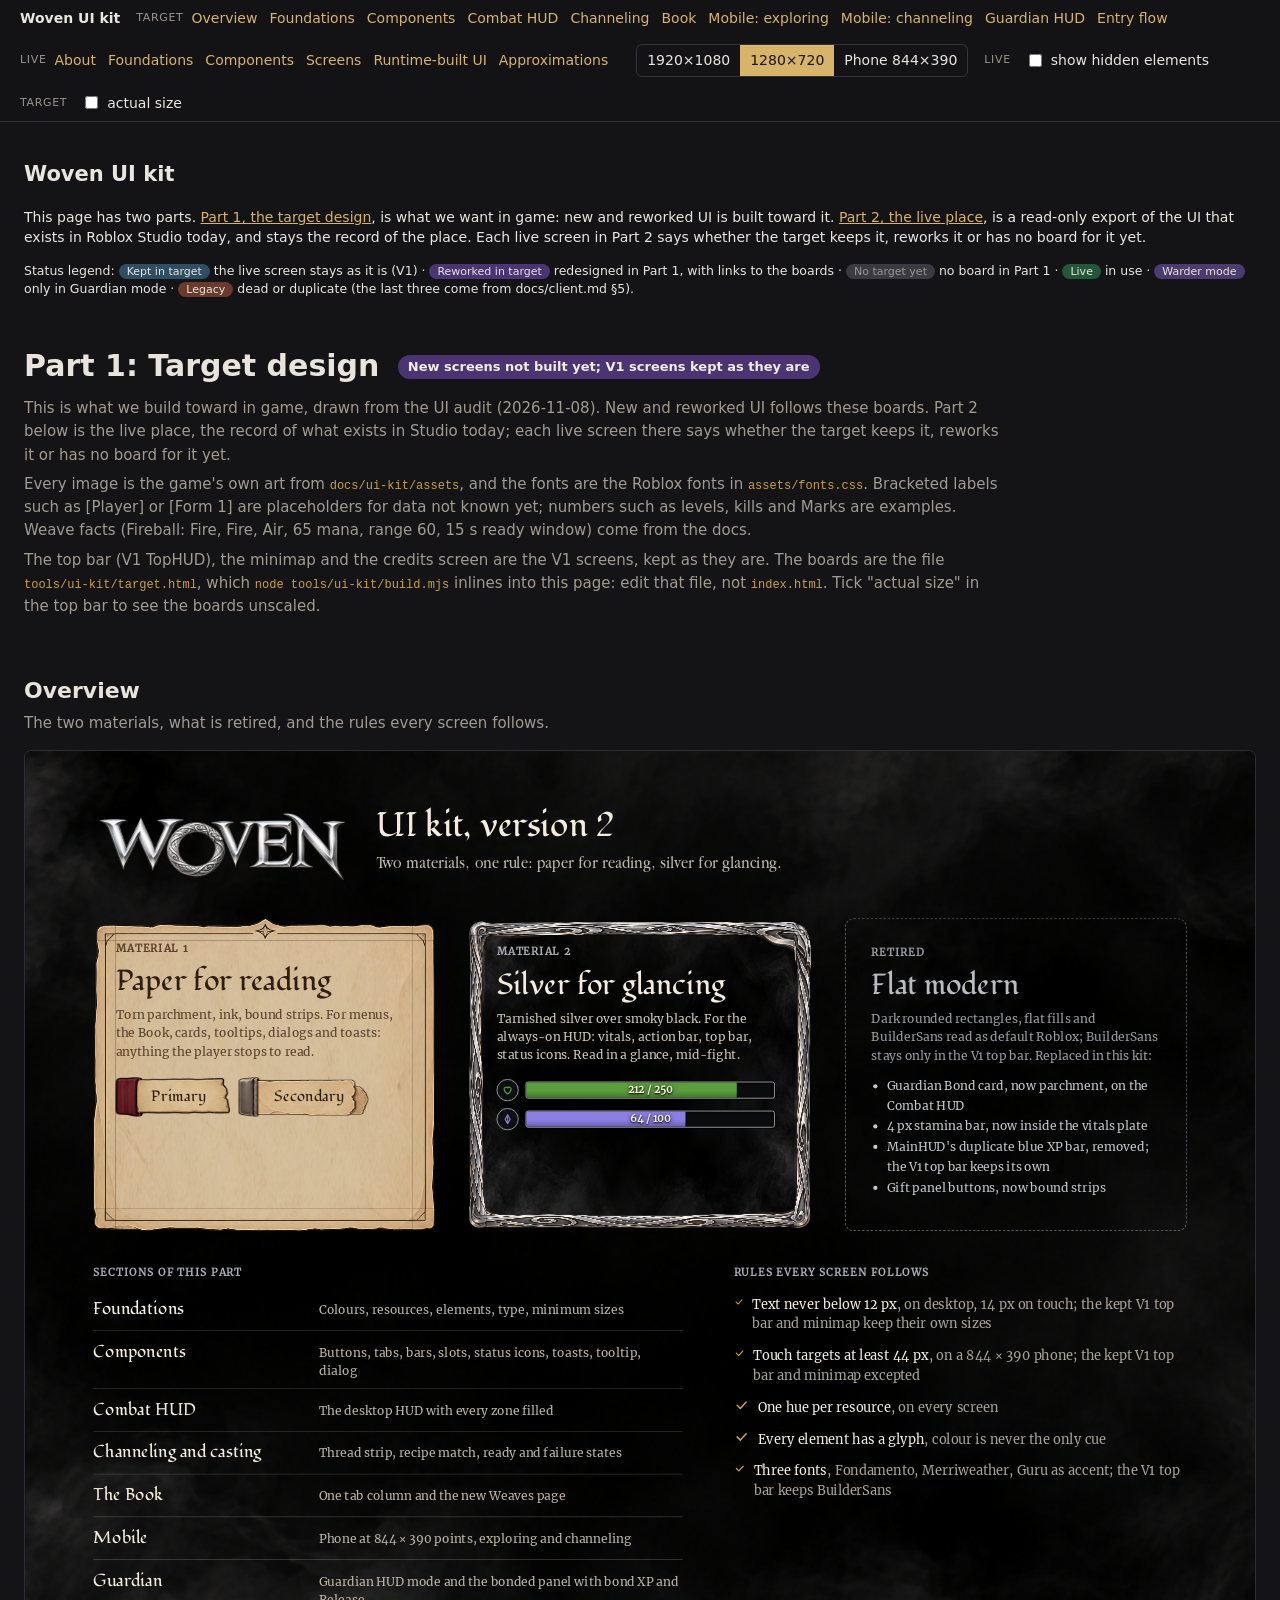
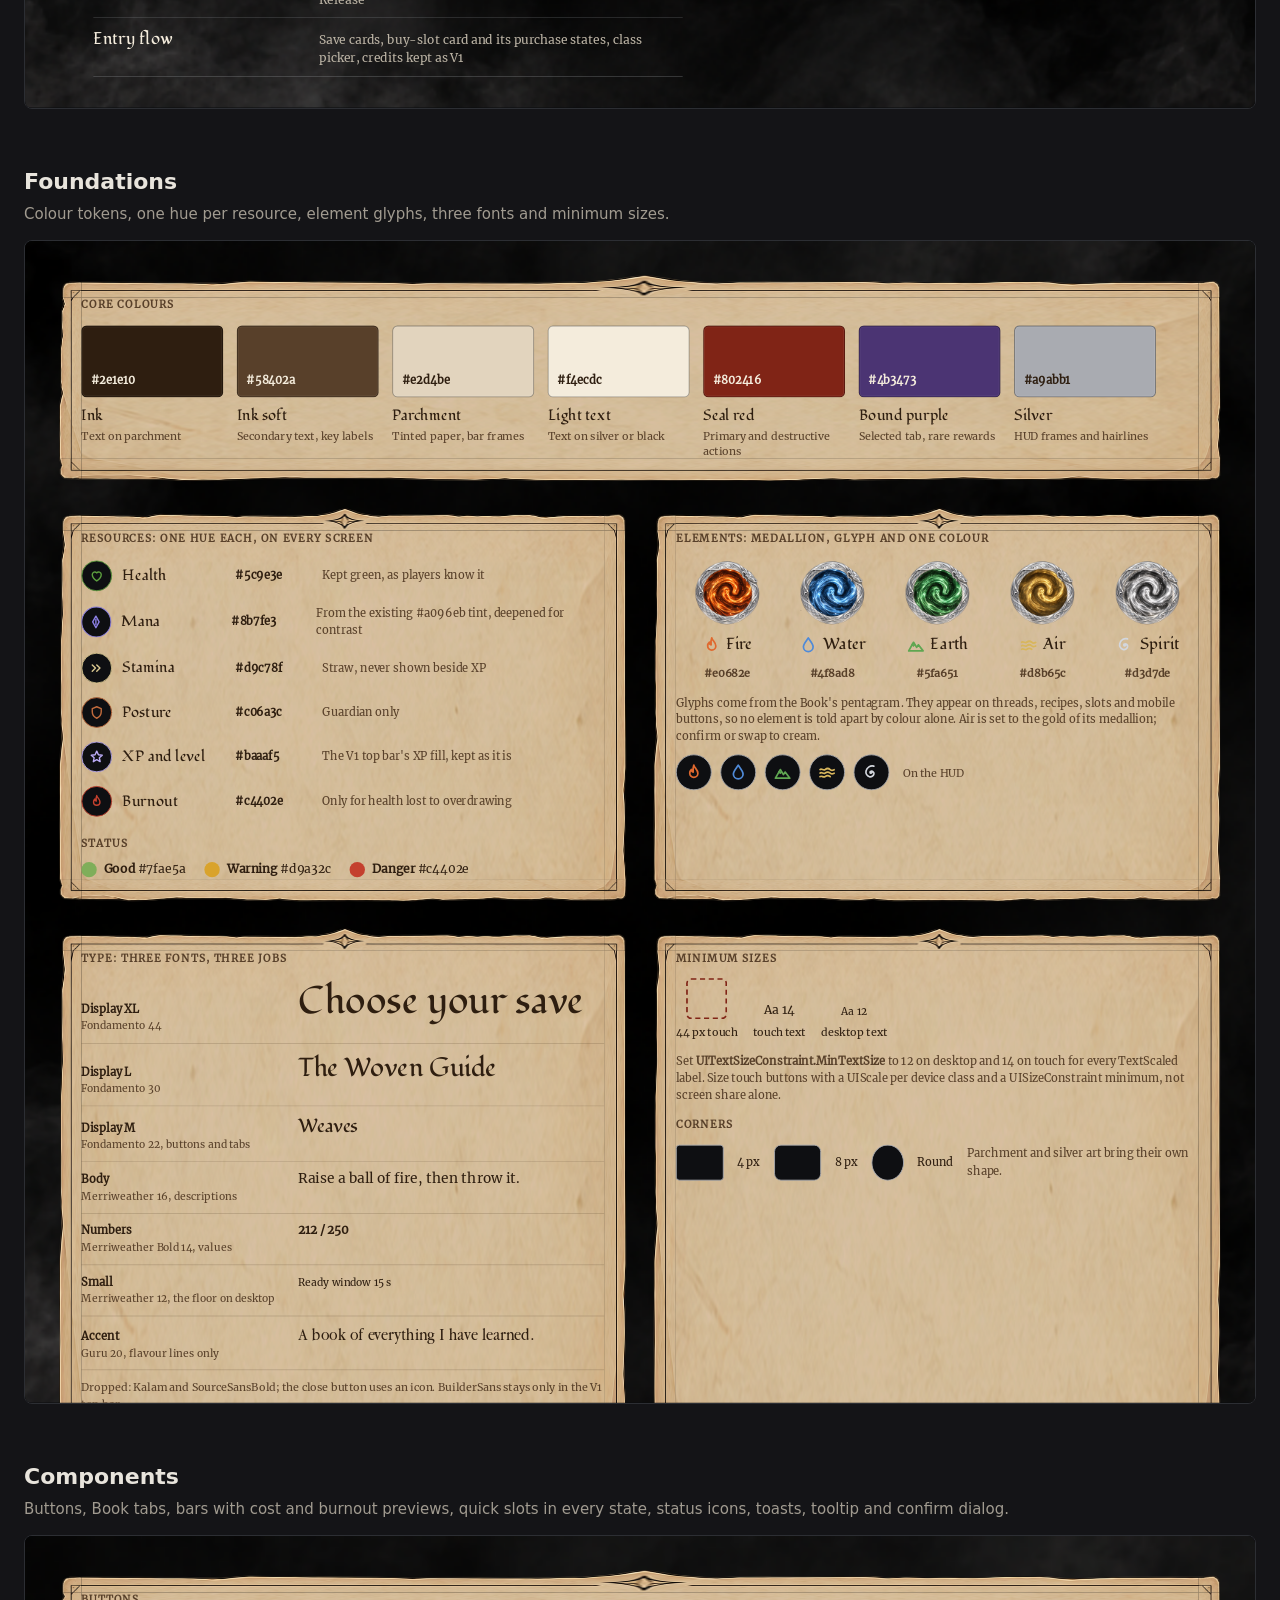
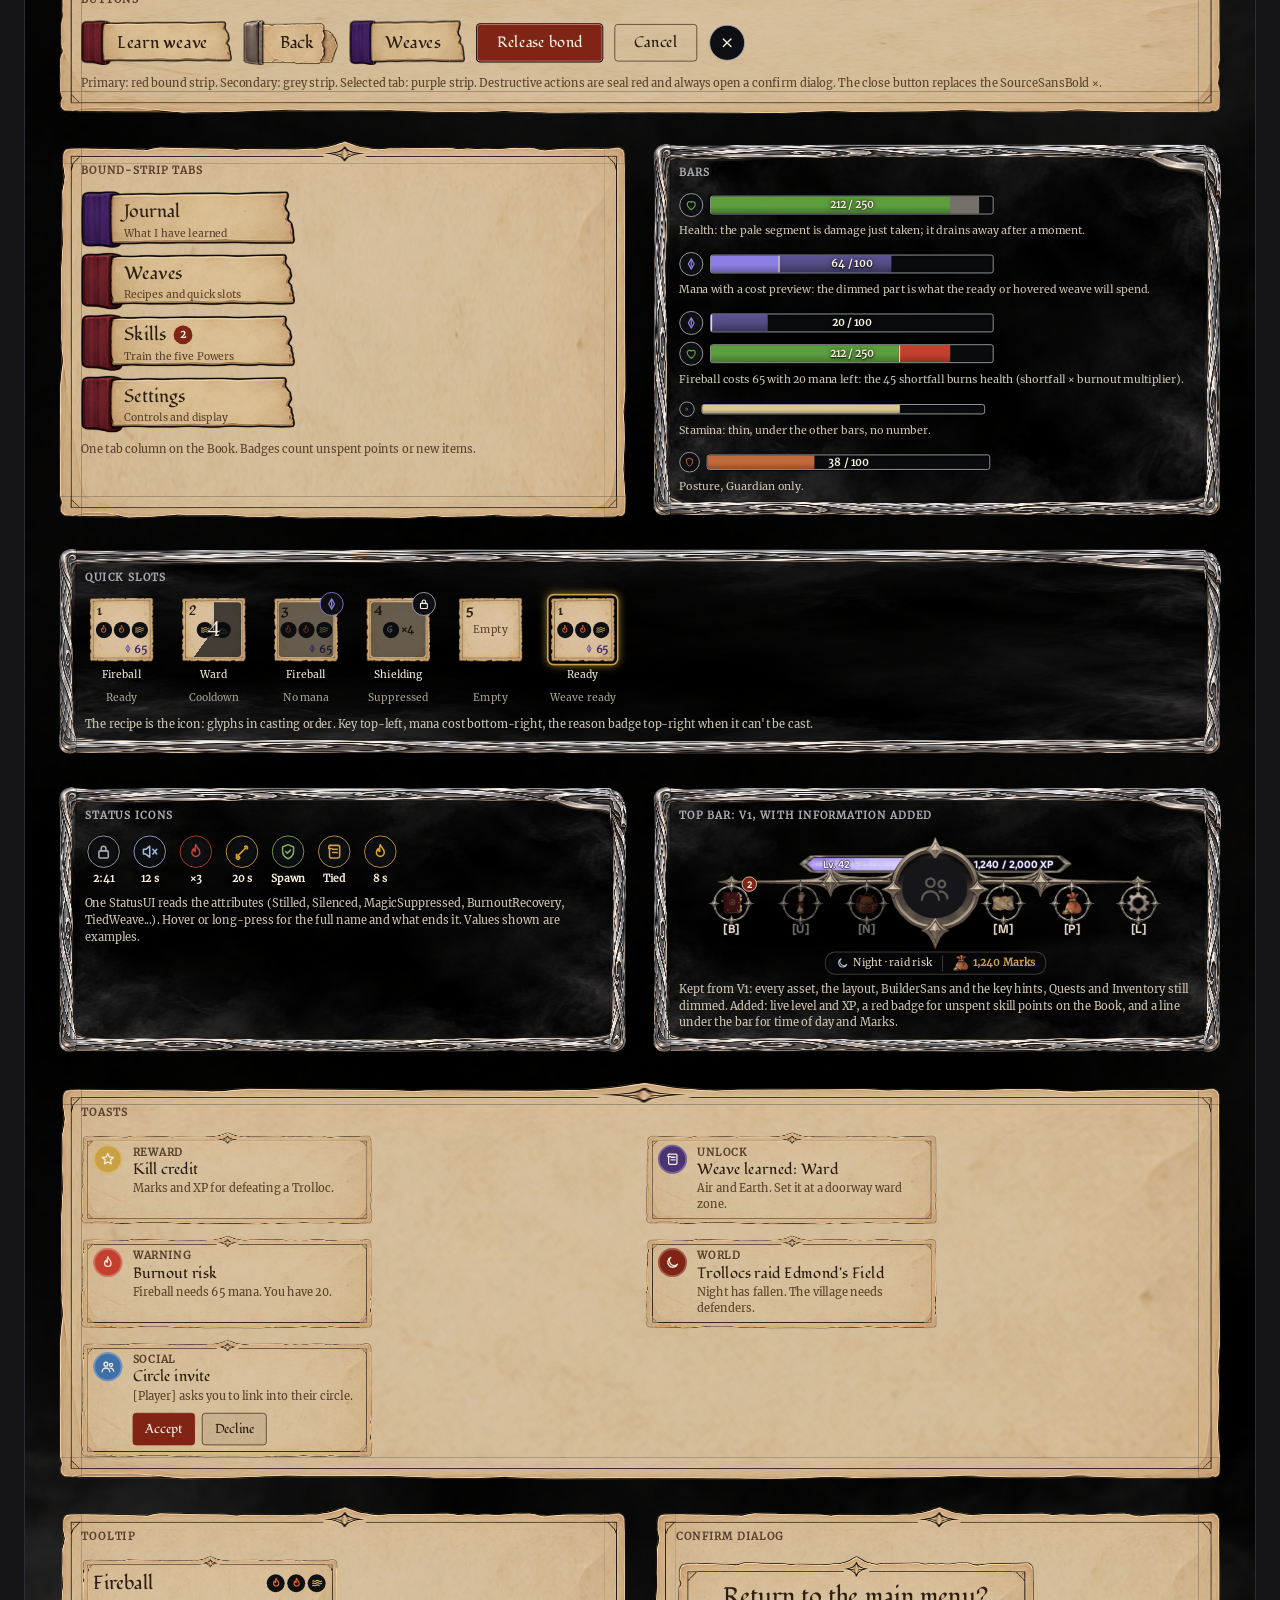
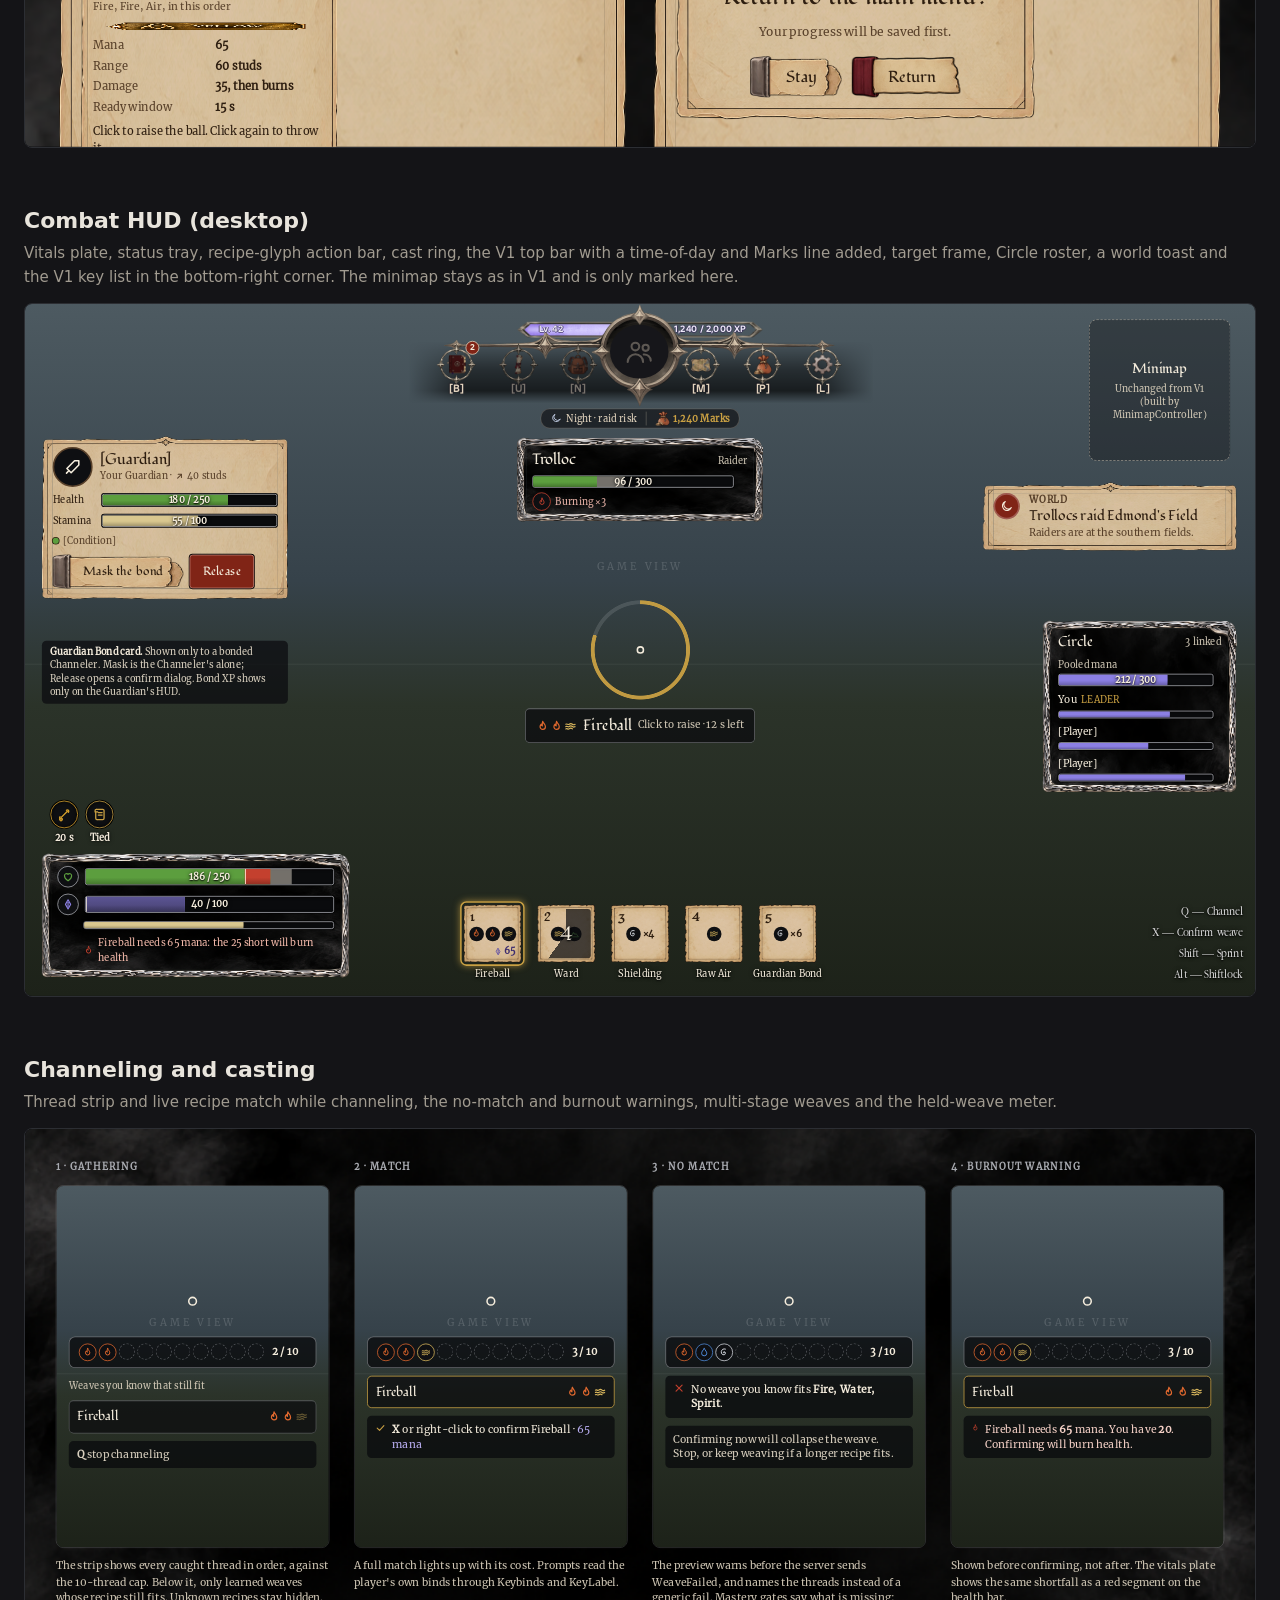
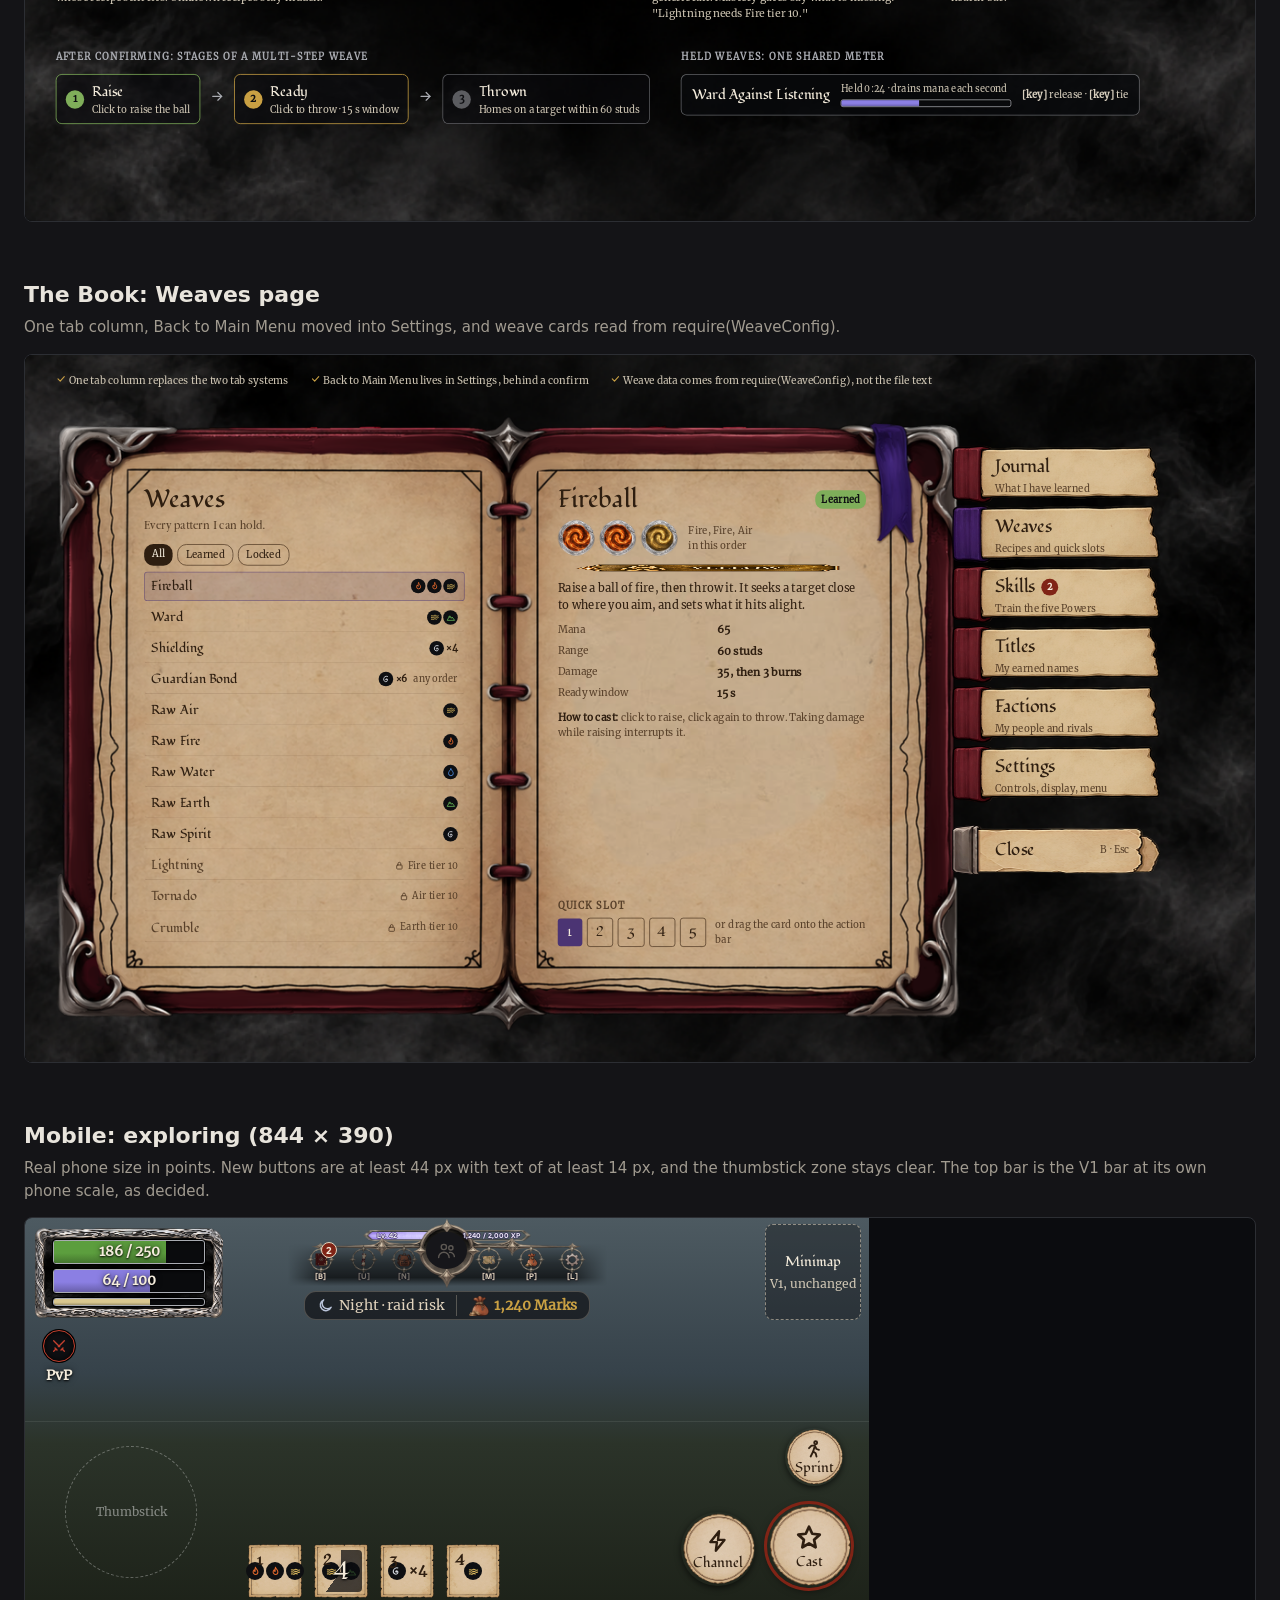
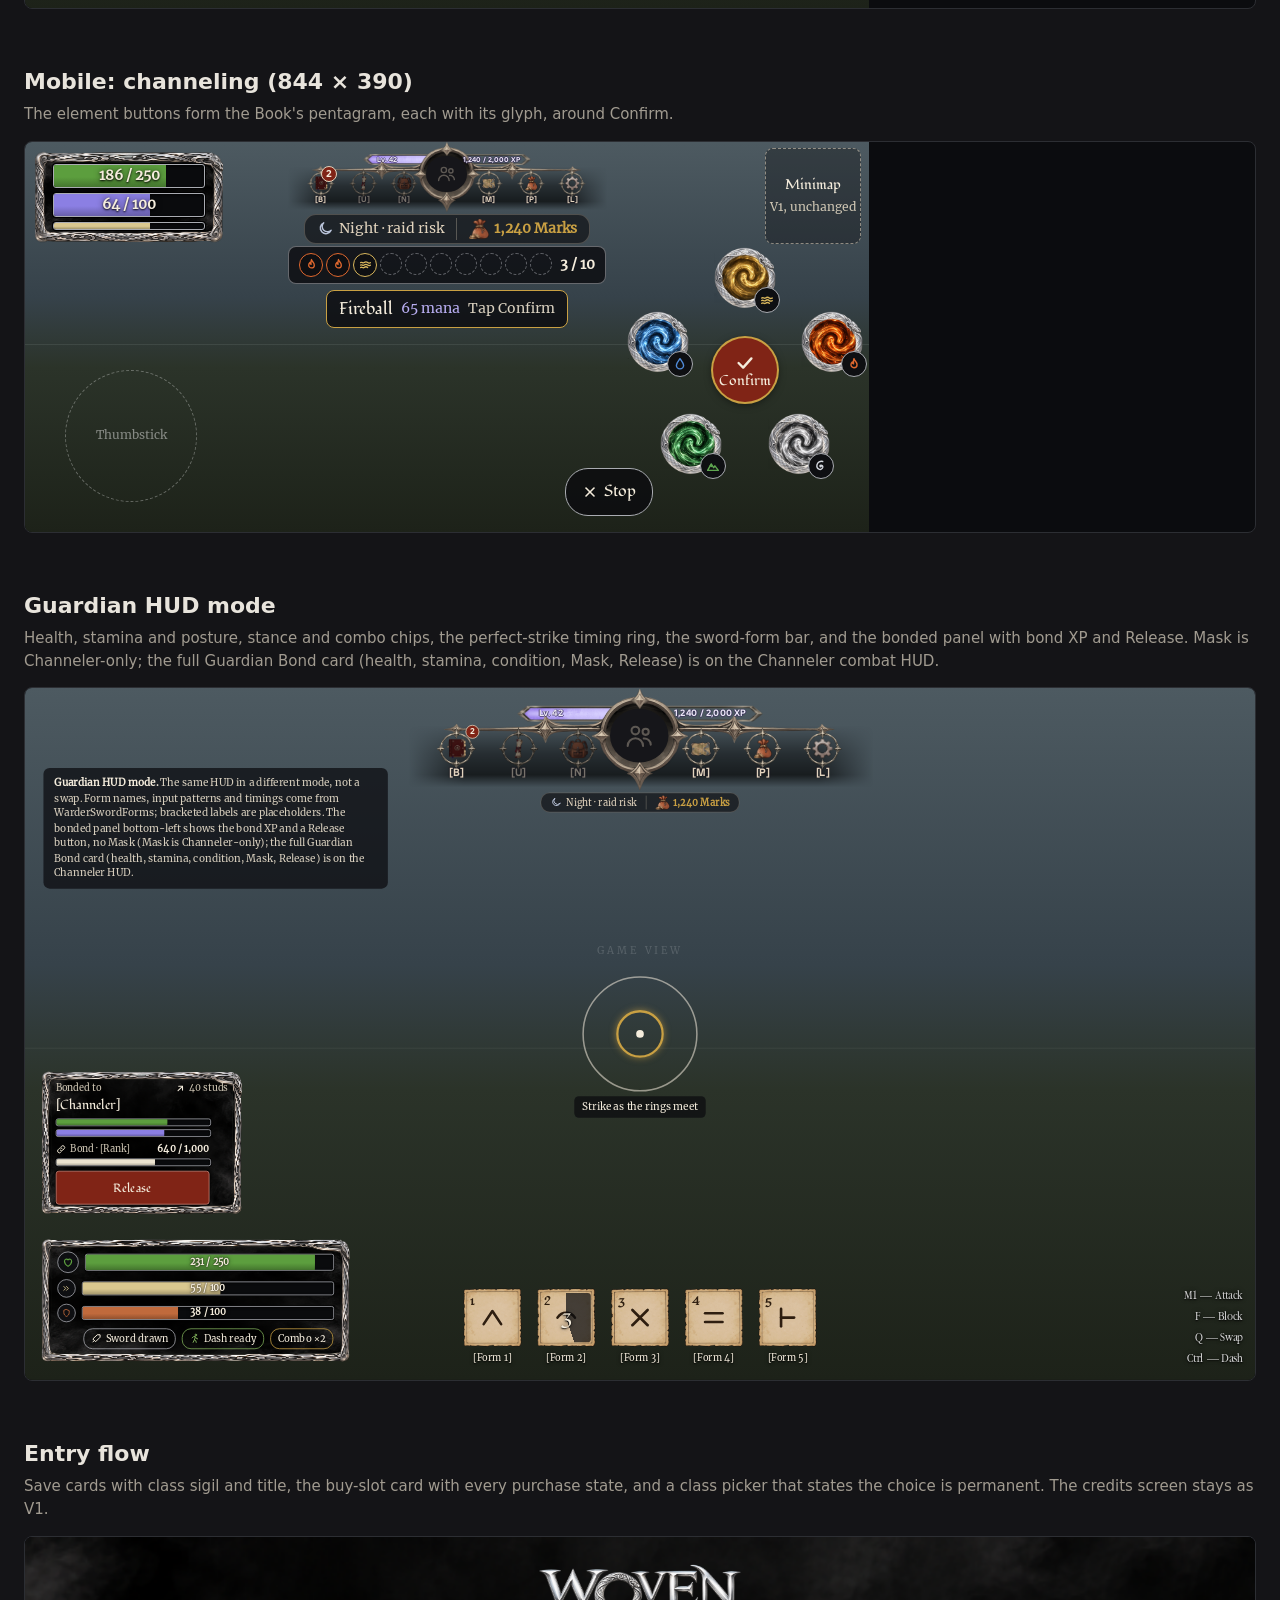
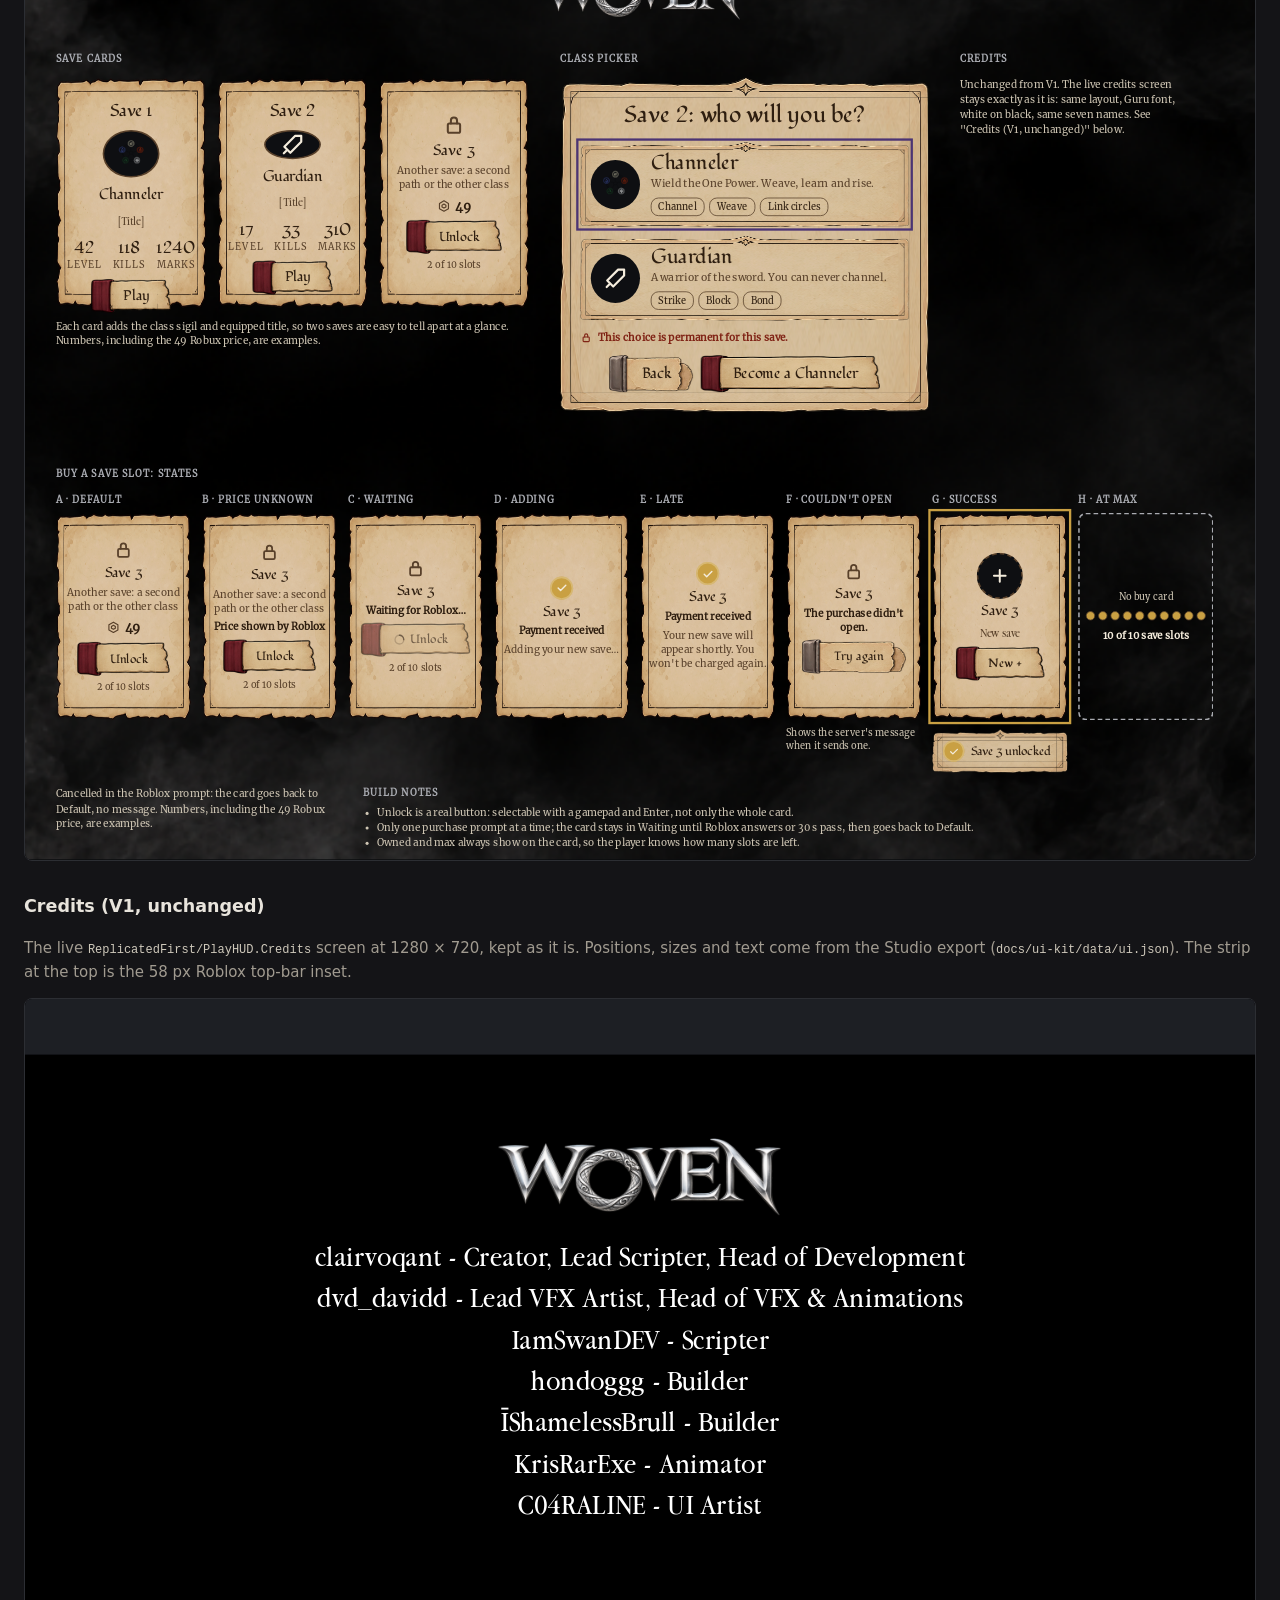
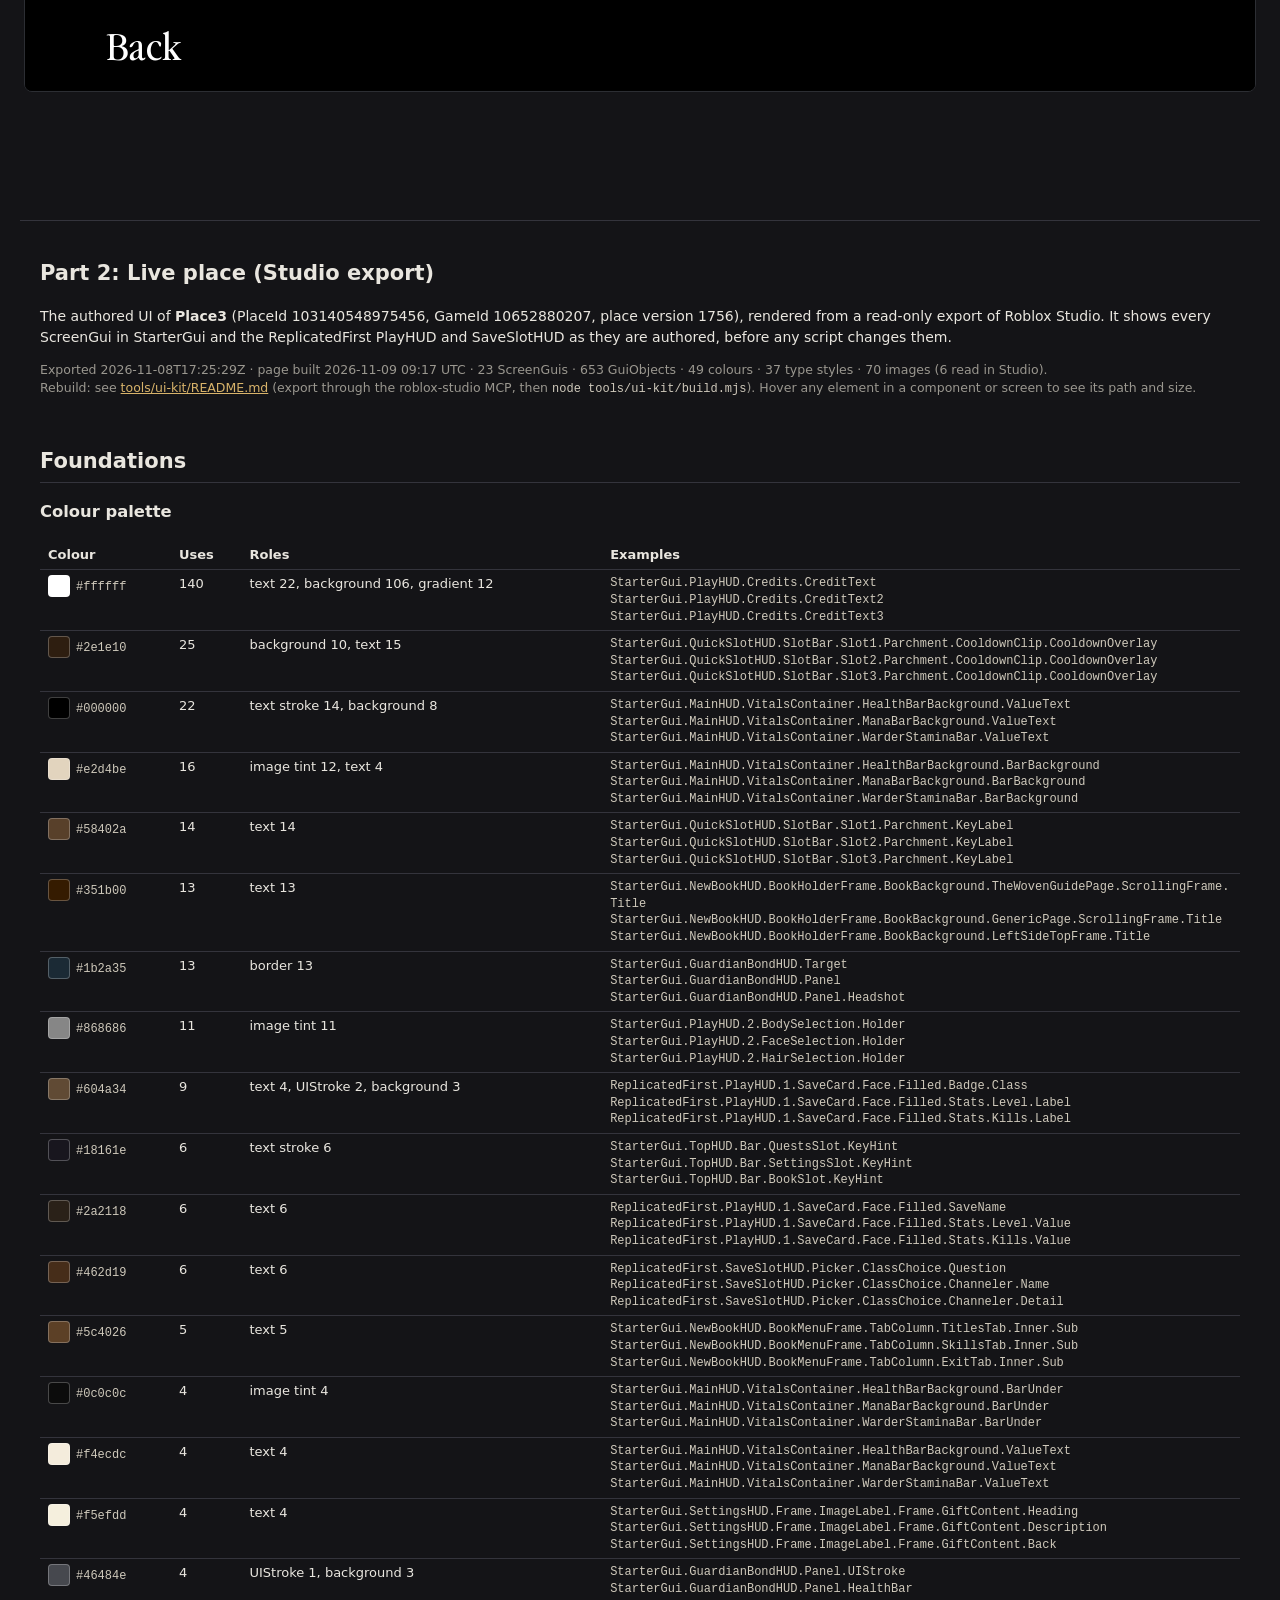
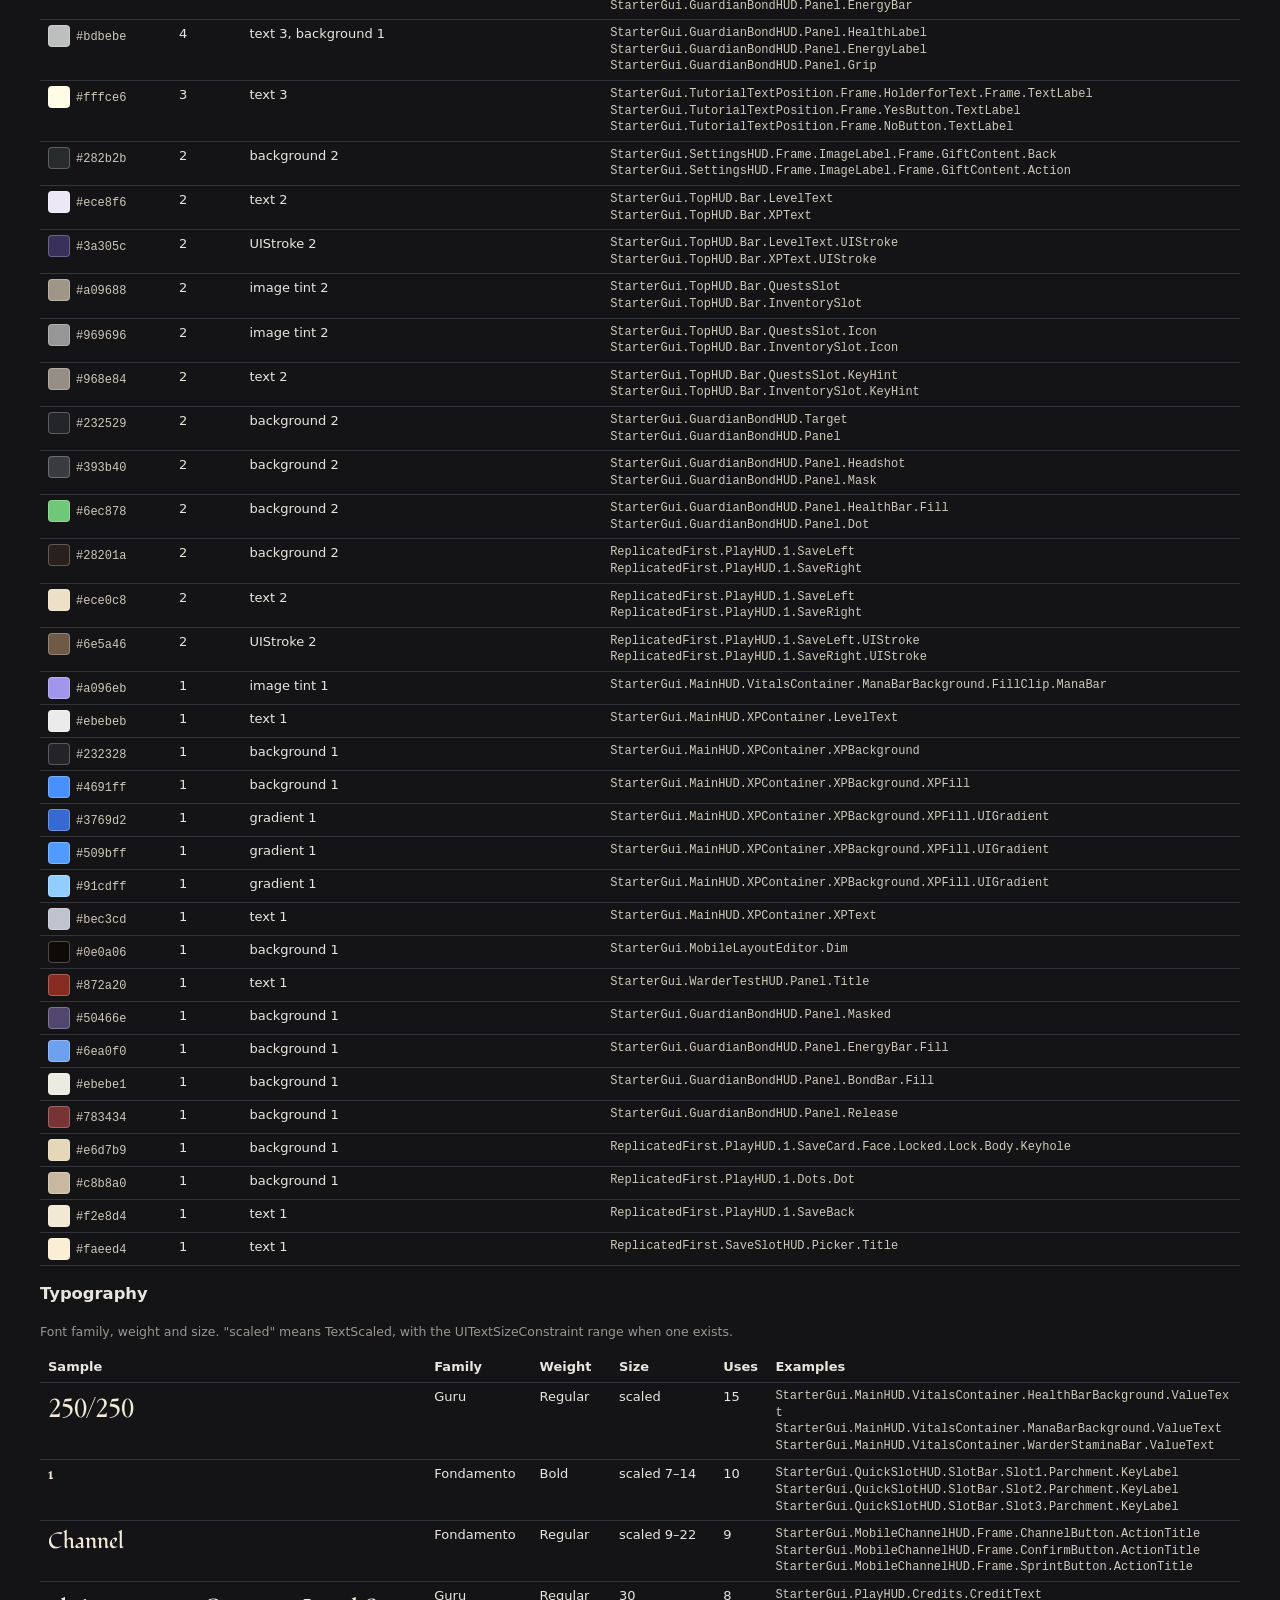
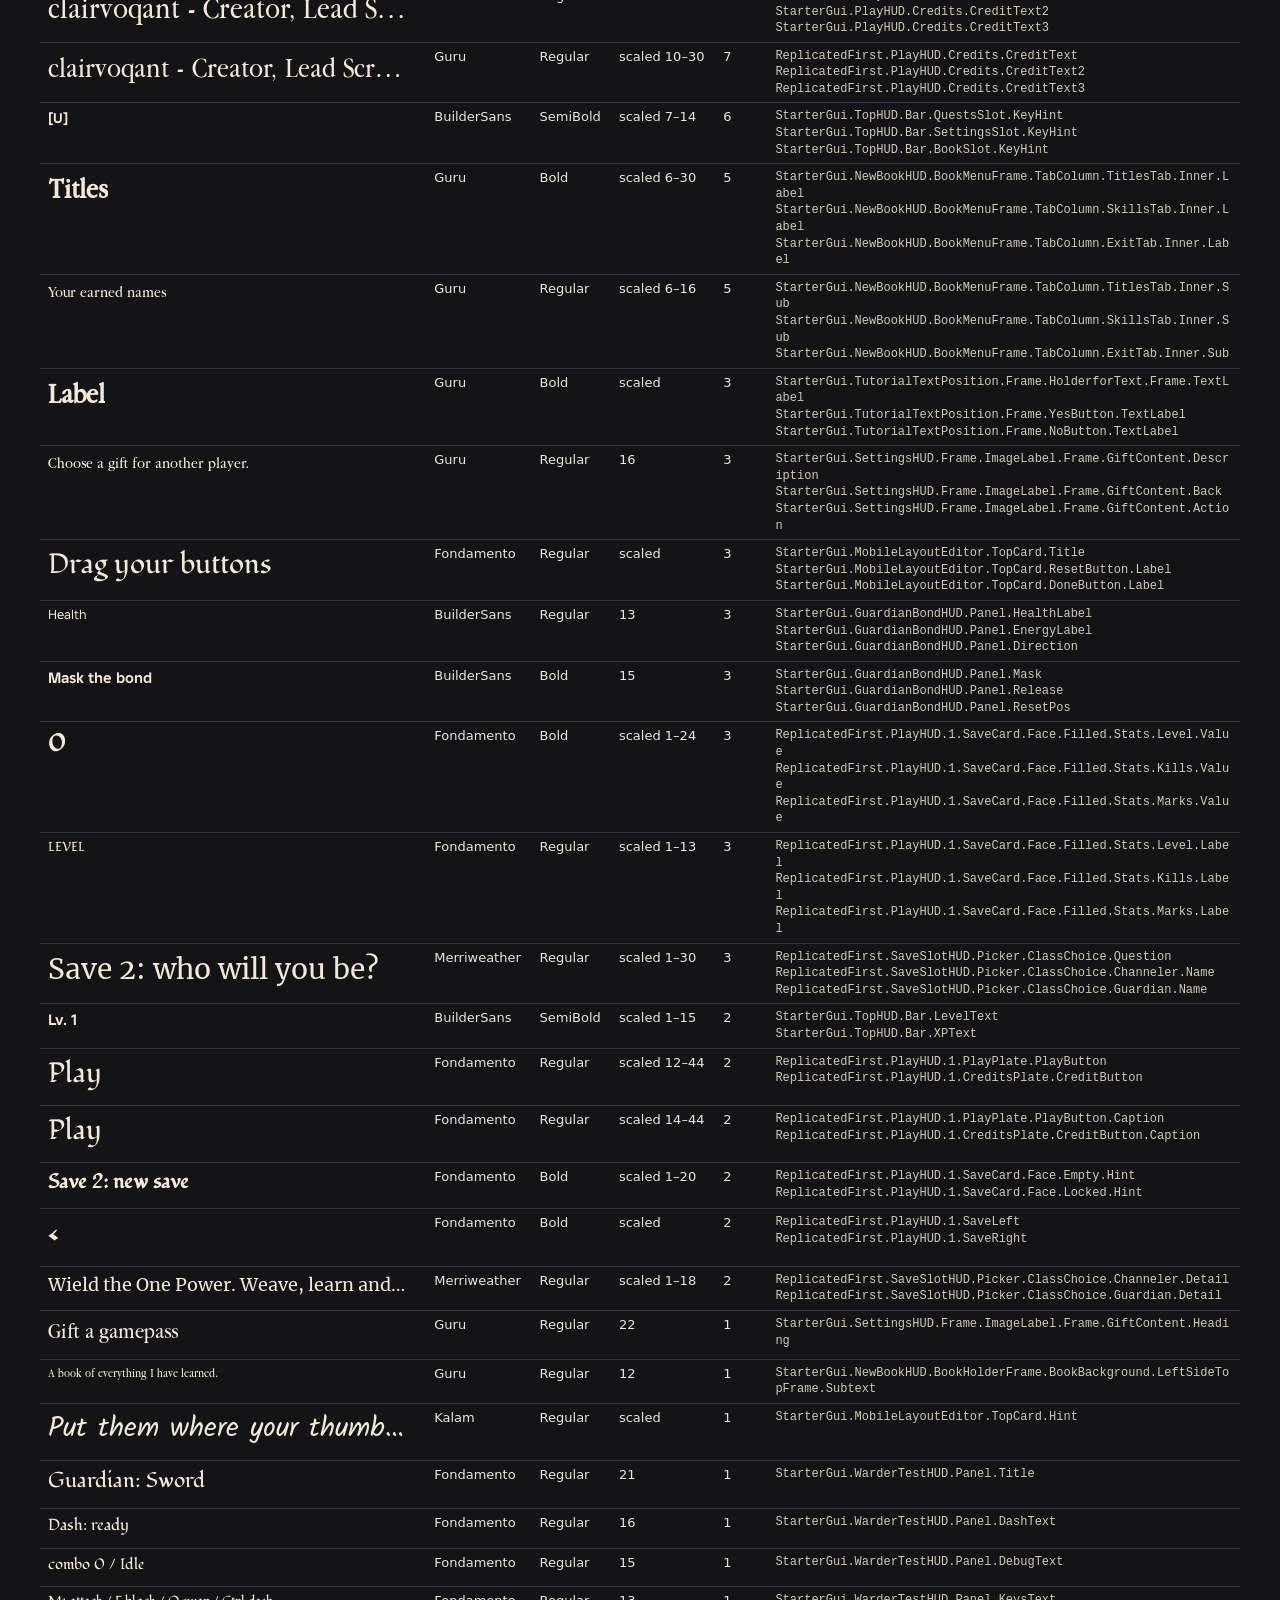
==== commit db5a5948: "fix(ui): no PvP in the status tray, no daily-challenge hint, V1 key list - Studio (not in git): Stat" ====
--- a/docs/ui-kit/index.html
+++ b/docs/ui-kit/index.html
@@ -212,9 +212,9 @@
 <div style="display: flex; gap: 22px; margin-top: 8px; font-size: 12px; color: #a9a194;"><span style="width: 86px; text-align: center;">Ready</span><span style="width: 86px; text-align: center;">Cooldown</span><span style="width: 86px; text-align: center;">No mana</span><span style="width: 86px; text-align: center;">Suppressed</span><span style="width: 86px; text-align: center;">Empty</span><span style="width: 86px; text-align: center;">Weave ready</span></div>
 <div style="font-size: 13px; color: #cfc6b4; line-height: 1.5; margin-top: 12px;">The recipe is the icon: glyphs in casting order. Key top-left, mana cost bottom-right, the reason badge top-right when it can't be cast.</div></div></div>
   <div class="knot" style="box-sizing: border-box; padding: 8px 10px; "><div style="font-size: 12px; letter-spacing: .1em; text-transform: uppercase; font-weight: 700; color: #a9abb1;">Status icons</div><div style="margin-top: 14px;"><div style="display: flex; gap: 10px; flex-wrap: wrap;">
-<div style="display: flex; flex-direction: column; align-items: center; width: 44px;"><div style="width: 36px; height: 36px; border-radius: 50%; background: #0e0f12; border: 1.5px solid #a9abb1; box-shadow: 0 0 0 1px #000, inset 0 0 6px rgba(0,0,0,.9); display: flex; align-items: center; justify-content: center;"><svg width="22" height="22" viewBox="0 0 24 24" fill="none" stroke="#a9abb1" stroke-width="2" stroke-linecap="round" stroke-linejoin="round" role="img" aria-label="Stilled"><rect x="6" y="11" width="12" height="9" rx="1.5"/><path d="M9 11V8a3 3 0 0 1 6 0v3"/></svg></div><div style="font-size: 12px; font-weight: 700; color: #f4ecdc; text-shadow:0 1px 2px rgba(0,0,0,.9),0 0 6px rgba(0,0,0,.6); margin-top: 3px;">2:41</div></div><div style="display: flex; flex-direction: column; align-items: center; width: 44px;"><div style="width: 36px; height: 36px; border-radius: 50%; background: #0e0f12; border: 1.5px solid #9fb7d9; box-shadow: 0 0 0 1px #000, inset 0 0 6px rgba(0,0,0,.9); display: flex; align-items: center; justify-content: center;"><svg width="22" height="22" viewBox="0 0 24 24" fill="none" stroke="#9fb7d9" stroke-width="2" stroke-linecap="round" stroke-linejoin="round" role="img" aria-label="Silenced"><path d="M4 9h3l5-4v14l-5-4H4z"/><path d="M16 9l5 6"/><path d="M21 9l-5 6"/></svg></div><div style="font-size: 12px; font-weight: 700; color: #f4ecdc; text-shadow:0 1px 2px rgba(0,0,0,.9),0 0 6px rgba(0,0,0,.6); margin-top: 3px;">12 s</div></div><div style="display: flex; flex-direction: column; align-items: center; width: 44px;"><div style="width: 36px; height: 36px; border-radius: 50%; background: #0e0f12; border: 1.5px solid #c4402e; box-shadow: 0 0 0 1px #000, inset 0 0 6px rgba(0,0,0,.9); display: flex; align-items: center; justify-content: center;"><svg width="22" height="22" viewBox="0 0 24 24" fill="none" stroke="#c4402e" stroke-width="2" stroke-linecap="round" stroke-linejoin="round" role="img" aria-label="Burning"><path d="M12 3c.6 3.5 5 5.5 5 10a5 5 0 0 1-10 0c0-2.2 1-3.6 2-4.6 0 1.9 1 3 2.2 3.2-.4-3-.6-5.3.8-8.6z"/></svg></div><div style="font-size: 12px; font-weight: 700; color: #f4ecdc; text-shadow:0 1px 2px rgba(0,0,0,.9),0 0 6px rgba(0,0,0,.6); margin-top: 3px;">×3</div></div><div style="display: flex; flex-direction: column; align-items: center; width: 44px;"><div style="width: 36px; height: 36px; border-radius: 50%; background: #0e0f12; border: 1.5px solid #d9a32c; box-shadow: 0 0 0 1px #000, inset 0 0 6px rgba(0,0,0,.9); display: flex; align-items: center; justify-content: center;"><svg width="22" height="22" viewBox="0 0 24 24" fill="none" stroke="#d9a32c" stroke-width="2" stroke-linecap="round" stroke-linejoin="round" role="img" aria-label="Broken leg"><path d="M7 17l10-10"/><path d="M5.5 15.5a2 2 0 1 0 3 3"/><path d="M15.5 5.5a2 2 0 1 1 3 3"/><path d="M8.5 18.5a2 2 0 1 1-3 0"/></svg></div><div style="font-size: 12px; font-weight: 700; color: #f4ecdc; text-shadow:0 1px 2px rgba(0,0,0,.9),0 0 6px rgba(0,0,0,.6); margin-top: 3px;">20 s</div></div><div style="display: flex; flex-direction: column; align-items: center; width: 44px;"><div style="width: 36px; height: 36px; border-radius: 50%; background: #0e0f12; border: 1.5px solid #7fae5a; box-shadow: 0 0 0 1px #000, inset 0 0 6px rgba(0,0,0,.9); display: flex; align-items: center; justify-content: center;"><svg width="22" height="22" viewBox="0 0 24 24" fill="none" stroke="#7fae5a" stroke-width="2" stroke-linecap="round" stroke-linejoin="round" role="img" aria-label="Protected"><path d="M12 3l7 3v5c0 5-3.5 8.5-7 10-3.5-1.5-7-5-7-10V6z"/><path d="M9 12l2 2 4-4"/></svg></div><div style="font-size: 12px; font-weight: 700; color: #f4ecdc; text-shadow:0 1px 2px rgba(0,0,0,.9),0 0 6px rgba(0,0,0,.6); margin-top: 3px;">Spawn</div></div><div style="display: flex; flex-direction: column; align-items: center; width: 44px;"><div style="width: 36px; height: 36px; border-radius: 50%; background: #0e0f12; border: 1.5px solid #c4402e; box-shadow: 0 0 0 1px #000, inset 0 0 6px rgba(0,0,0,.9); display: flex; align-items: center; justify-content: center;"><svg width="22" height="22" viewBox="0 0 24 24" fill="none" stroke="#c4402e" stroke-width="2" stroke-linecap="round" stroke-linejoin="round" role="img" aria-label="PvP on"><path d="M4 4l9 9"/><path d="M20 4l-9 9"/><path d="M6 15l3 3"/><path d="M18 15l-3 3"/><path d="M4 20l3-3"/><path d="M20 20l-3-3"/></svg></div><div style="font-size: 12px; font-weight: 700; color: #f4ecdc; text-shadow:0 1px 2px rgba(0,0,0,.9),0 0 6px rgba(0,0,0,.6); margin-top: 3px;">PvP</div></div><div style="display: flex; flex-direction: column; align-items: center; width: 44px;"><div style="width: 36px; height: 36px; border-radius: 50%; background: #0e0f12; border: 1.5px solid #c9a043; box-shadow: 0 0 0 1px #000, inset 0 0 6px rgba(0,0,0,.9); display: flex; align-items: center; justify-content: center;"><svg width="22" height="22" viewBox="0 0 24 24" fill="none" stroke="#c9a043" stroke-width="2" stroke-linecap="round" stroke-linejoin="round" role="img" aria-label="Weave tied"><path d="M7 4h10a2 2 0 0 1 2 2v12a2 2 0 0 1-2 2H8"/><path d="M7 4a2 2 0 0 0-2 2v2h4"/><path d="M8 20a2 2 0 0 1-2-2V8"/><path d="M10 9h6"/><path d="M10 13h6"/></svg></div><div style="font-size: 12px; font-weight: 700; color: #f4ecdc; text-shadow:0 1px 2px rgba(0,0,0,.9),0 0 6px rgba(0,0,0,.6); margin-top: 3px;">Tied</div></div><div style="display: flex; flex-direction: column; align-items: center; width: 44px;"><div style="width: 36px; height: 36px; border-radius: 50%; background: #0e0f12; border: 1.5px solid #d9a32c; box-shadow: 0 0 0 1px #000, inset 0 0 6px rgba(0,0,0,.9); display: flex; align-items: center; justify-content: center;"><svg width="22" height="22" viewBox="0 0 24 24" fill="none" stroke="#d9a32c" stroke-width="2" stroke-linecap="round" stroke-linejoin="round" role="img" aria-label="Burnout recovery"><path d="M12 3c.6 3.5 5 5.5 5 10a5 5 0 0 1-10 0c0-2.2 1-3.6 2-4.6 0 1.9 1 3 2.2 3.2-.4-3-.6-5.3.8-8.6z"/></svg></div><div style="font-size: 12px; font-weight: 700; color: #f4ecdc; text-shadow:0 1px 2px rgba(0,0,0,.9),0 0 6px rgba(0,0,0,.6); margin-top: 3px;">8 s</div></div>
-</div>
-<div style="font-size: 13px; color: #cfc6b4; line-height: 1.5; margin-top: 10px;">One StatusUI reads the attributes (Stilled, Silenced, MagicSuppressed, BurnoutRecovery, TiedWeave, PvPMode...). Hover or long-press for the full name and what ends it. Values shown are examples.</div></div></div>
+<div style="display: flex; flex-direction: column; align-items: center; width: 44px;"><div style="width: 36px; height: 36px; border-radius: 50%; background: #0e0f12; border: 1.5px solid #a9abb1; box-shadow: 0 0 0 1px #000, inset 0 0 6px rgba(0,0,0,.9); display: flex; align-items: center; justify-content: center;"><svg width="22" height="22" viewBox="0 0 24 24" fill="none" stroke="#a9abb1" stroke-width="2" stroke-linecap="round" stroke-linejoin="round" role="img" aria-label="Stilled"><rect x="6" y="11" width="12" height="9" rx="1.5"/><path d="M9 11V8a3 3 0 0 1 6 0v3"/></svg></div><div style="font-size: 12px; font-weight: 700; color: #f4ecdc; text-shadow:0 1px 2px rgba(0,0,0,.9),0 0 6px rgba(0,0,0,.6); margin-top: 3px;">2:41</div></div><div style="display: flex; flex-direction: column; align-items: center; width: 44px;"><div style="width: 36px; height: 36px; border-radius: 50%; background: #0e0f12; border: 1.5px solid #9fb7d9; box-shadow: 0 0 0 1px #000, inset 0 0 6px rgba(0,0,0,.9); display: flex; align-items: center; justify-content: center;"><svg width="22" height="22" viewBox="0 0 24 24" fill="none" stroke="#9fb7d9" stroke-width="2" stroke-linecap="round" stroke-linejoin="round" role="img" aria-label="Silenced"><path d="M4 9h3l5-4v14l-5-4H4z"/><path d="M16 9l5 6"/><path d="M21 9l-5 6"/></svg></div><div style="font-size: 12px; font-weight: 700; color: #f4ecdc; text-shadow:0 1px 2px rgba(0,0,0,.9),0 0 6px rgba(0,0,0,.6); margin-top: 3px;">12 s</div></div><div style="display: flex; flex-direction: column; align-items: center; width: 44px;"><div style="width: 36px; height: 36px; border-radius: 50%; background: #0e0f12; border: 1.5px solid #c4402e; box-shadow: 0 0 0 1px #000, inset 0 0 6px rgba(0,0,0,.9); display: flex; align-items: center; justify-content: center;"><svg width="22" height="22" viewBox="0 0 24 24" fill="none" stroke="#c4402e" stroke-width="2" stroke-linecap="round" stroke-linejoin="round" role="img" aria-label="Burning"><path d="M12 3c.6 3.5 5 5.5 5 10a5 5 0 0 1-10 0c0-2.2 1-3.6 2-4.6 0 1.9 1 3 2.2 3.2-.4-3-.6-5.3.8-8.6z"/></svg></div><div style="font-size: 12px; font-weight: 700; color: #f4ecdc; text-shadow:0 1px 2px rgba(0,0,0,.9),0 0 6px rgba(0,0,0,.6); margin-top: 3px;">×3</div></div><div style="display: flex; flex-direction: column; align-items: center; width: 44px;"><div style="width: 36px; height: 36px; border-radius: 50%; background: #0e0f12; border: 1.5px solid #d9a32c; box-shadow: 0 0 0 1px #000, inset 0 0 6px rgba(0,0,0,.9); display: flex; align-items: center; justify-content: center;"><svg width="22" height="22" viewBox="0 0 24 24" fill="none" stroke="#d9a32c" stroke-width="2" stroke-linecap="round" stroke-linejoin="round" role="img" aria-label="Broken leg"><path d="M7 17l10-10"/><path d="M5.5 15.5a2 2 0 1 0 3 3"/><path d="M15.5 5.5a2 2 0 1 1 3 3"/><path d="M8.5 18.5a2 2 0 1 1-3 0"/></svg></div><div style="font-size: 12px; font-weight: 700; color: #f4ecdc; text-shadow:0 1px 2px rgba(0,0,0,.9),0 0 6px rgba(0,0,0,.6); margin-top: 3px;">20 s</div></div><div style="display: flex; flex-direction: column; align-items: center; width: 44px;"><div style="width: 36px; height: 36px; border-radius: 50%; background: #0e0f12; border: 1.5px solid #7fae5a; box-shadow: 0 0 0 1px #000, inset 0 0 6px rgba(0,0,0,.9); display: flex; align-items: center; justify-content: center;"><svg width="22" height="22" viewBox="0 0 24 24" fill="none" stroke="#7fae5a" stroke-width="2" stroke-linecap="round" stroke-linejoin="round" role="img" aria-label="Protected"><path d="M12 3l7 3v5c0 5-3.5 8.5-7 10-3.5-1.5-7-5-7-10V6z"/><path d="M9 12l2 2 4-4"/></svg></div><div style="font-size: 12px; font-weight: 700; color: #f4ecdc; text-shadow:0 1px 2px rgba(0,0,0,.9),0 0 6px rgba(0,0,0,.6); margin-top: 3px;">Spawn</div></div><div style="display: flex; flex-direction: column; align-items: center; width: 44px;"><div style="width: 36px; height: 36px; border-radius: 50%; background: #0e0f12; border: 1.5px solid #c9a043; box-shadow: 0 0 0 1px #000, inset 0 0 6px rgba(0,0,0,.9); display: flex; align-items: center; justify-content: center;"><svg width="22" height="22" viewBox="0 0 24 24" fill="none" stroke="#c9a043" stroke-width="2" stroke-linecap="round" stroke-linejoin="round" role="img" aria-label="Weave tied"><path d="M7 4h10a2 2 0 0 1 2 2v12a2 2 0 0 1-2 2H8"/><path d="M7 4a2 2 0 0 0-2 2v2h4"/><path d="M8 20a2 2 0 0 1-2-2V8"/><path d="M10 9h6"/><path d="M10 13h6"/></svg></div><div style="font-size: 12px; font-weight: 700; color: #f4ecdc; text-shadow:0 1px 2px rgba(0,0,0,.9),0 0 6px rgba(0,0,0,.6); margin-top: 3px;">Tied</div></div><div style="display: flex; flex-direction: column; align-items: center; width: 44px;"><div style="width: 36px; height: 36px; border-radius: 50%; background: #0e0f12; border: 1.5px solid #d9a32c; box-shadow: 0 0 0 1px #000, inset 0 0 6px rgba(0,0,0,.9); display: flex; align-items: center; justify-content: center;"><svg width="22" height="22" viewBox="0 0 24 24" fill="none" stroke="#d9a32c" stroke-width="2" stroke-linecap="round" stroke-linejoin="round" role="img" aria-label="Burnout recovery"><path d="M12 3c.6 3.5 5 5.5 5 10a5 5 0 0 1-10 0c0-2.2 1-3.6 2-4.6 0 1.9 1 3 2.2 3.2-.4-3-.6-5.3.8-8.6z"/></svg></div><div style="font-size: 12px; font-weight: 700; color: #f4ecdc; text-shadow:0 1px 2px rgba(0,0,0,.9),0 0 6px rgba(0,0,0,.6); margin-top: 3px;">8 s</div></div>
+</div>
+<div style="font-size: 13px; color: #cfc6b4; line-height: 1.5; margin-top: 10px;">One StatusUI reads the attributes (Stilled, Silenced, MagicSuppressed, BurnoutRecovery, TiedWeave...). Hover or long-press for the full name and what ends it. Values shown are examples.</div></div></div>
   <div class="knot" style="box-sizing: border-box; padding: 8px 10px; "><div style="font-size: 12px; letter-spacing: .1em; text-transform: uppercase; font-weight: 700; color: #a9abb1;">Top bar: V1, with information added</div><div style="margin-top: 14px;"><div style="position: relative; width: 600px; height: 164px;"><div style="position: absolute; left: 24.5px; top: 0px; width: 551.0px; height: 133.7px;">
 <div style="position: absolute; left: -25.3px; top: 48.9px; width: 604.8px; height: 80.2px; z-index: 1; background: linear-gradient(180deg, rgba(0,0,0,0) 0%, rgba(0,0,0,.45) 45%, rgba(0,0,0,.65) 80%, rgba(0,0,0,0) 100%); -webkit-mask-image: linear-gradient(90deg, transparent 0, #000 12%, #000 88%, transparent 100%); mask-image: linear-gradient(90deg, transparent 0, #000 12%, #000 88%, transparent 100%);"></div>
 <div style="position: absolute; left: 121.9px; top: 25.4px; width: 306.2px; height: 16.6px; z-index: 2; overflow: hidden;"><img src="assets/133537627112682.png" alt="" style="position: absolute; left: 0; top: 0; width: 62%; height: 100%;"></div>
@@ -282,7 +282,7 @@
 </section>
 <section id="t-combat-hud">
 <h2>Combat HUD (desktop)</h2>
-<p class="desc">Vitals plate, status tray, recipe-glyph action bar, cast ring, the V1 top bar with a time-of-day and Marks line added, target frame, Circle roster and a world toast. The minimap stays as in V1 and is only marked here.</p>
+<p class="desc">Vitals plate, status tray, recipe-glyph action bar, cast ring, the V1 top bar with a time-of-day and Marks line added, target frame, Circle roster, a world toast and the V1 key list in the bottom-right corner. The minimap stays as in V1 and is only marked here.</p>
 <div class="frame" data-w="1600" data-h="900"><div class="scaler"><div class="ab" style="width: 1600px; height: 900px; box-sizing: border-box; position: relative; overflow: hidden; font-family:'rbx-Merriweather','Merriweather',Georgia,serif; color: #f4ecdc; "><div class="world" style="position: absolute; inset: 0;"></div>
 <div style="position: absolute; left: 0; right: 0; top: 52%; height: 1px; background: rgba(255,255,255,.08);"></div>
 <div style="position: absolute; left: 50%; top: 38%; transform: translate(-50%, -50%); font-size: 13px; letter-spacing: .3em; color: rgba(255,255,255,.16);">GAME VIEW</div><div style="position: absolute; left: 524.5px; top: 0px; width: 551.0px; height: 133.7px;">
@@ -350,15 +350,14 @@
   <div style="display: flex; align-items: center; gap: 6px; font-size: 12px; color: #58402a;"><span style="width: 8px; height: 8px; border-radius: 50%; background: #5c9e3e; box-shadow: 0 0 0 1px #2e1e10;"></span>[Condition]</div>
   <div style="display: flex; gap: 8px; align-items: center;"><button class="btn-grey" style="margin: 0; box-sizing: border-box; cursor: pointer;  height: 44px; padding: 0 8px 0 12px; background-color: transparent; display: inline-flex; align-items: center; justify-content: center; font-family:'rbx-Fondamento','Fondamento',Georgia,serif; font-size: 16px; color: #2e1e10;">Mask the bond</button><button style="all: unset; box-sizing: border-box; cursor: pointer;  height: 44px; padding: 0 16px; display: inline-flex; align-items: center; justify-content: center; font-family:'rbx-Fondamento','Fondamento',Georgia,serif; font-size: 16px; color: #f4ecdc; background: #802416; border: 1px solid #c9877a; border-radius: 4px; box-shadow: 0 0 0 1px #000;">Release</button></div>
 </div><div style="position: absolute; left: 22px; top: 438px; width: 320px; box-sizing: border-box; padding: 6px 10px; background: rgba(10,11,14,.72); border-radius: 6px; font-size: 12px; line-height: 1.45; color: #d9d0bf;"><b style="color: #f4ecdc;">Guardian Bond card.</b> Shown only to a bonded Channeler. Mask is the Channeler's alone; Release opens a confirm dialog. Bond XP shows only on the Guardian's HUD.</div>
-<div style="position: absolute; left: 30px; bottom: 196px; display: flex; gap: 4px;"><div style="display: flex; flex-direction: column; align-items: center; width: 42px;"><div style="width: 34px; height: 34px; border-radius: 50%; background: #0e0f12; border: 1.5px solid #c4402e; box-shadow: 0 0 0 1px #000, inset 0 0 6px rgba(0,0,0,.9); display: flex; align-items: center; justify-content: center;"><svg width="20" height="20" viewBox="0 0 24 24" fill="none" stroke="#c4402e" stroke-width="2" stroke-linecap="round" stroke-linejoin="round" role="img" aria-label="PvP on"><path d="M4 4l9 9"/><path d="M20 4l-9 9"/><path d="M6 15l3 3"/><path d="M18 15l-3 3"/><path d="M4 20l3-3"/><path d="M20 20l-3-3"/></svg></div><div style="font-size: 12px; font-weight: 700; color: #f4ecdc; text-shadow:0 1px 2px rgba(0,0,0,.9),0 0 6px rgba(0,0,0,.6); margin-top: 3px;">PvP</div></div><div style="display: flex; flex-direction: column; align-items: center; width: 42px;"><div style="width: 34px; height: 34px; border-radius: 50%; background: #0e0f12; border: 1.5px solid #d9a32c; box-shadow: 0 0 0 1px #000, inset 0 0 6px rgba(0,0,0,.9); display: flex; align-items: center; justify-content: center;"><svg width="20" height="20" viewBox="0 0 24 24" fill="none" stroke="#d9a32c" stroke-width="2" stroke-linecap="round" stroke-linejoin="round" role="img" aria-label="Broken leg"><path d="M7 17l10-10"/><path d="M5.5 15.5a2 2 0 1 0 3 3"/><path d="M15.5 5.5a2 2 0 1 1 3 3"/><path d="M8.5 18.5a2 2 0 1 1-3 0"/></svg></div><div style="font-size: 12px; font-weight: 700; color: #f4ecdc; text-shadow:0 1px 2px rgba(0,0,0,.9),0 0 6px rgba(0,0,0,.6); margin-top: 3px;">20 s</div></div><div style="display: flex; flex-direction: column; align-items: center; width: 42px;"><div style="width: 34px; height: 34px; border-radius: 50%; background: #0e0f12; border: 1.5px solid #c9a043; box-shadow: 0 0 0 1px #000, inset 0 0 6px rgba(0,0,0,.9); display: flex; align-items: center; justify-content: center;"><svg width="20" height="20" viewBox="0 0 24 24" fill="none" stroke="#c9a043" stroke-width="2" stroke-linecap="round" stroke-linejoin="round" role="img" aria-label="Weave tied"><path d="M7 4h10a2 2 0 0 1 2 2v12a2 2 0 0 1-2 2H8"/><path d="M7 4a2 2 0 0 0-2 2v2h4"/><path d="M8 20a2 2 0 0 1-2-2V8"/><path d="M10 9h6"/><path d="M10 13h6"/></svg></div><div style="font-size: 12px; font-weight: 700; color: #f4ecdc; text-shadow:0 1px 2px rgba(0,0,0,.9),0 0 6px rgba(0,0,0,.6); margin-top: 3px;">Tied</div></div></div><div class="knot-sm" style="position: absolute; left: 22px; bottom: 22px; width: 400px; box-sizing: border-box; padding: 6px 8px; display: flex; flex-direction: column; gap: 8px;">
+<div style="position: absolute; left: 30px; bottom: 196px; display: flex; gap: 4px;"><div style="display: flex; flex-direction: column; align-items: center; width: 42px;"><div style="width: 34px; height: 34px; border-radius: 50%; background: #0e0f12; border: 1.5px solid #d9a32c; box-shadow: 0 0 0 1px #000, inset 0 0 6px rgba(0,0,0,.9); display: flex; align-items: center; justify-content: center;"><svg width="20" height="20" viewBox="0 0 24 24" fill="none" stroke="#d9a32c" stroke-width="2" stroke-linecap="round" stroke-linejoin="round" role="img" aria-label="Broken leg"><path d="M7 17l10-10"/><path d="M5.5 15.5a2 2 0 1 0 3 3"/><path d="M15.5 5.5a2 2 0 1 1 3 3"/><path d="M8.5 18.5a2 2 0 1 1-3 0"/></svg></div><div style="font-size: 12px; font-weight: 700; color: #f4ecdc; text-shadow:0 1px 2px rgba(0,0,0,.9),0 0 6px rgba(0,0,0,.6); margin-top: 3px;">20 s</div></div><div style="display: flex; flex-direction: column; align-items: center; width: 42px;"><div style="width: 34px; height: 34px; border-radius: 50%; background: #0e0f12; border: 1.5px solid #c9a043; box-shadow: 0 0 0 1px #000, inset 0 0 6px rgba(0,0,0,.9); display: flex; align-items: center; justify-content: center;"><svg width="20" height="20" viewBox="0 0 24 24" fill="none" stroke="#c9a043" stroke-width="2" stroke-linecap="round" stroke-linejoin="round" role="img" aria-label="Weave tied"><path d="M7 4h10a2 2 0 0 1 2 2v12a2 2 0 0 1-2 2H8"/><path d="M7 4a2 2 0 0 0-2 2v2h4"/><path d="M8 20a2 2 0 0 1-2-2V8"/><path d="M10 9h6"/><path d="M10 13h6"/></svg></div><div style="font-size: 12px; font-weight: 700; color: #f4ecdc; text-shadow:0 1px 2px rgba(0,0,0,.9),0 0 6px rgba(0,0,0,.6); margin-top: 3px;">Tied</div></div></div><div class="knot-sm" style="position: absolute; left: 22px; bottom: 22px; width: 400px; box-sizing: border-box; padding: 6px 8px; display: flex; flex-direction: column; gap: 8px;">
   <div style="display: flex; align-items: center; gap: 8px;"><div style="width: 26px; height: 26px; flex: none; display: flex; align-items: center; justify-content: center; border-radius: 50%; background: #0e0f12; border: 1px solid #a9abb1;"><svg width="16" height="16" viewBox="0 0 24 24" fill="none" stroke="#5c9e3e" stroke-width="2.2" stroke-linecap="round" stroke-linejoin="round" role="img" aria-label="Health"><path d="M12 20s-7-4.4-7-10a4 4 0 0 1 7-2.6A4 4 0 0 1 19 10c0 5.6-7 10-7 10z"/></svg></div><div style="position: relative; width: 330px; height: 20px; background: #0a0b0d; border: 1px solid #a9abb1; border-radius: 3px; overflow: hidden; box-shadow: 0 0 0 1px #000, inset 0 1px 3px rgba(0,0,0,.8);"><div style="position: absolute; left: 0; top: 0; bottom: 0; width: 74.4%; background: linear-gradient(180deg, #5c9e3e 0%, #5c9e3e 55%, rgba(0,0,0,.25) 100%), #5c9e3e;"></div><div style="position: absolute; top: 0; bottom: 0; left: 74.4%; width: 8.8%; background: #f4ecdc; opacity: .45;"></div><div style="position: absolute; top: 0; bottom: 0; left: 64.4%; width: 10.0%; background: linear-gradient(180deg, #c4402e 0%, #c4402e 55%, rgba(0,0,0,.25) 100%), #c4402e; box-shadow: inset 1.5px 0 0 rgba(255,217,201,.9);"></div><div style="position: absolute; inset: 0; display: flex; align-items: center; justify-content: center; font-size: 12px; font-weight: 700; color: #f4ecdc; text-shadow:0 1px 2px rgba(0,0,0,.9),0 0 6px rgba(0,0,0,.6);">186 / 250</div></div></div>
   <div style="display: flex; align-items: center; gap: 8px;"><div style="width: 26px; height: 26px; flex: none; display: flex; align-items: center; justify-content: center; border-radius: 50%; background: #0e0f12; border: 1px solid #a9abb1;"><svg width="16" height="16" viewBox="0 0 24 24" fill="none" stroke="#8b7fe3" stroke-width="2.2" stroke-linecap="round" stroke-linejoin="round" role="img" aria-label="Mana"><path d="M12 3l5 9-5 9-5-9z"/><path d="M12 8v8"/></svg></div><div style="position: relative; width: 330px; height: 20px; background: #0a0b0d; border: 1px solid #a9abb1; border-radius: 3px; overflow: hidden; box-shadow: 0 0 0 1px #000, inset 0 1px 3px rgba(0,0,0,.8);"><div style="position: absolute; left: 0; top: 0; bottom: 0; width: 40.0%; background: linear-gradient(180deg, #8b7fe3 0%, #8b7fe3 55%, rgba(0,0,0,.25) 100%), #8b7fe3;"></div><div style="position: absolute; top: 0; bottom: 0; left: 0.0%; width: 40.0%; background: linear-gradient(180deg, rgba(14,15,18,.38) 0%, rgba(14,15,18,.54) 100%); box-shadow: inset 1.5px 0 0 rgba(244,236,220,.9);"></div><div style="position: absolute; inset: 0; display: flex; align-items: center; justify-content: center; font-size: 12px; font-weight: 700; color: #f4ecdc; text-shadow:0 1px 2px rgba(0,0,0,.9),0 0 6px rgba(0,0,0,.6);">40 / 100</div></div></div>
   <div style="padding-left: 34px;"><div style="display: flex; align-items: center; gap: 8px;"><div style="position: relative; width: 330px; height: 8px; background: #0a0b0d; border: 1px solid #a9abb1; border-radius: 3px; overflow: hidden; box-shadow: 0 0 0 1px #000, inset 0 1px 3px rgba(0,0,0,.8);"><div style="position: absolute; left: 0; top: 0; bottom: 0; width: 64.0%; background: linear-gradient(180deg, #d9c78f 0%, #d9c78f 55%, rgba(0,0,0,.25) 100%), #d9c78f;"></div></div></div></div>
   <div style="display: flex; align-items: center; gap: 6px; padding-left: 34px; font-size: 12.5px; color: #f0b7a8;"><svg width="14" height="14" viewBox="0 0 24 24" fill="none" stroke="#c4402e" stroke-width="2.2" stroke-linecap="round" stroke-linejoin="round" aria-hidden="true"><path d="M12 3c.6 3.5 5 5.5 5 10a5 5 0 0 1-10 0c0-2.2 1-3.6 2-4.6 0 1.9 1 3 2.2 3.2-.4-3-.6-5.3.8-8.6z"/></svg>Fireball needs 65 mana: the 25 short will burn health</div>
 </div><div style="position: absolute; left: 50%; bottom: 18px; transform: translateX(-50%); display: flex; flex-direction: column; align-items: center; gap: 8px;">
   <div style="display: flex; gap: 10px;"><div style="display: flex; flex-direction: column; align-items: center; width: 86px;"><div class="slotbg" style="position: relative; width: 76px; height: 76px;"><div style="position: absolute; inset: 0; display: flex; align-items: center; justify-content: center;"><div style="display: inline-flex; gap: 2px; align-items: center;"><span style="width: 19px; height: 19px; border-radius: 50%; background: #0e0f12; display: inline-flex; align-items: center; justify-content: center; flex: none;"><svg width="12" height="12" viewBox="0 0 24 24" fill="none" stroke="#e0682e" stroke-width="2.3" stroke-linecap="round" stroke-linejoin="round" role="img" aria-label="Fire"><path d="M12 2.8c.6 3.6 5.2 5.6 5.2 10.4a5.2 5.2 0 0 1-10.4 0c0-2.3 1.1-3.8 2.2-4.8.1 2 1 3.2 2.2 3.4-.4-3.2-.6-5.6.8-9z"/></svg></span><span style="width: 19px; height: 19px; border-radius: 50%; background: #0e0f12; display: inline-flex; align-items: center; justify-content: center; flex: none;"><svg width="12" height="12" viewBox="0 0 24 24" fill="none" stroke="#e0682e" stroke-width="2.3" stroke-linecap="round" stroke-linejoin="round" role="img" aria-label="Fire"><path d="M12 2.8c.6 3.6 5.2 5.6 5.2 10.4a5.2 5.2 0 0 1-10.4 0c0-2.3 1.1-3.8 2.2-4.8.1 2 1 3.2 2.2 3.4-.4-3.2-.6-5.6.8-9z"/></svg></span><span style="width: 19px; height: 19px; border-radius: 50%; background: #0e0f12; display: inline-flex; align-items: center; justify-content: center; flex: none;"><svg width="12" height="12" viewBox="0 0 24 24" fill="none" stroke="#d8b65c" stroke-width="2.3" stroke-linecap="round" stroke-linejoin="round" role="img" aria-label="Air"><path d="M3 8.5c2.2-1.8 4.3 1.8 6.5 0s4.3-1.8 6.5 0 3.3.9 5 .2"/><path d="M3 13c2.2-1.8 4.3 1.8 6.5 0s4.3-1.8 6.5 0 3.3.9 5 .2"/><path d="M3 17.5c2.2-1.8 4.3 1.8 6.5 0s4.3-1.8 6.5 0"/></svg></span></div></div><div style="position: absolute; left: 9px; top: 5px; font-family:'rbx-Fondamento','Fondamento',Georgia,serif; font-size: 15px; font-weight: 700; color: #2e1e10;">1</div><div style="position: absolute; right: 8px; bottom: 6px; display: flex; align-items: center; gap: 2px; font-size: 12px; font-weight: 700; color: #3d2d6e;"><svg width="11" height="11" viewBox="0 0 24 24" fill="none" stroke="#5a4aa8" stroke-width="2.4" stroke-linecap="round" stroke-linejoin="round" aria-hidden="true"><path d="M12 3l5 9-5 9-5-9z"/><path d="M12 8v8"/></svg>65</div><div style="position: absolute; inset: -4px; border: 2px solid #c9a043; border-radius: 8px; box-shadow: 0 0 10px rgba(201,160,67,.7);"></div></div><div style="margin-top: 6px; font-size: 12px; color: #f4ecdc; text-shadow:0 1px 2px rgba(0,0,0,.9),0 0 6px rgba(0,0,0,.6); text-align: center; white-space: nowrap;">Fireball</div></div><div style="display: flex; flex-direction: column; align-items: center; width: 86px;"><div class="slotbg" style="position: relative; width: 76px; height: 76px;"><div style="position: absolute; inset: 0; display: flex; align-items: center; justify-content: center;"><div style="display: inline-flex; gap: 2px; align-items: center;"><span style="width: 19px; height: 19px; border-radius: 50%; background: #0e0f12; display: inline-flex; align-items: center; justify-content: center; flex: none;"><svg width="12" height="12" viewBox="0 0 24 24" fill="none" stroke="#d8b65c" stroke-width="2.3" stroke-linecap="round" stroke-linejoin="round" role="img" aria-label="Air"><path d="M3 8.5c2.2-1.8 4.3 1.8 6.5 0s4.3-1.8 6.5 0 3.3.9 5 .2"/><path d="M3 13c2.2-1.8 4.3 1.8 6.5 0s4.3-1.8 6.5 0 3.3.9 5 .2"/><path d="M3 17.5c2.2-1.8 4.3 1.8 6.5 0s4.3-1.8 6.5 0"/></svg></span><span style="width: 19px; height: 19px; border-radius: 50%; background: #0e0f12; display: inline-flex; align-items: center; justify-content: center; flex: none;"><svg width="12" height="12" viewBox="0 0 24 24" fill="none" stroke="#5fa651" stroke-width="2.3" stroke-linecap="round" stroke-linejoin="round" role="img" aria-label="Earth"><path d="M2.8 19.5 9 8.5l4 6.5 2.2-3.3 6 7.8z"/><path d="M7.4 11.3 9 13l1.4-1.6"/></svg></span></div></div><div style="position: absolute; left: 9px; top: 5px; font-family:'rbx-Fondamento','Fondamento',Georgia,serif; font-size: 15px; font-weight: 700; color: #2e1e10;">2</div><div style="position: absolute; inset: 6px; border-radius: 4px; background: conic-gradient(rgba(10,11,14,.72) 0 60%, transparent 60% 100%);"></div><div style="position: absolute; inset: 0; display: flex; align-items: center; justify-content: center; font-family:'rbx-Fondamento','Fondamento',Georgia,serif; font-size: 26px; color: #f4ecdc; text-shadow:0 1px 2px rgba(0,0,0,.9),0 0 6px rgba(0,0,0,.6);">4</div></div><div style="margin-top: 6px; font-size: 12px; color: #f4ecdc; text-shadow:0 1px 2px rgba(0,0,0,.9),0 0 6px rgba(0,0,0,.6); text-align: center; white-space: nowrap;">Ward</div></div><div style="display: flex; flex-direction: column; align-items: center; width: 86px;"><div class="slotbg" style="position: relative; width: 76px; height: 76px;"><div style="position: absolute; inset: 0; display: flex; align-items: center; justify-content: center;"><div style="display: inline-flex; gap: 2px; align-items: center;"><span style="width: 19px; height: 19px; border-radius: 50%; background: #0e0f12; display: inline-flex; align-items: center; justify-content: center; flex: none;"><svg width="12" height="12" viewBox="0 0 24 24" fill="none" stroke="#d3d7de" stroke-width="2.3" stroke-linecap="round" stroke-linejoin="round" role="img" aria-label="Spirit"><path d="M12.6 12.2a1.2 1.2 0 1 1-1.4-1.4 3 3 0 0 1 3.9 3.3 4.6 4.6 0 0 1-5.8 3.6 6.4 6.4 0 0 1-4.2-7.5A8 8 0 0 1 15 4.2"/></svg></span><span style="font-size: 12px; font-weight: 700; color: #2e1e10; margin-left: 1px;">×4</span></div></div><div style="position: absolute; left: 9px; top: 5px; font-family:'rbx-Fondamento','Fondamento',Georgia,serif; font-size: 15px; font-weight: 700; color: #2e1e10;">3</div></div><div style="margin-top: 6px; font-size: 12px; color: #f4ecdc; text-shadow:0 1px 2px rgba(0,0,0,.9),0 0 6px rgba(0,0,0,.6); text-align: center; white-space: nowrap;">Shielding</div></div><div style="display: flex; flex-direction: column; align-items: center; width: 86px;"><div class="slotbg" style="position: relative; width: 76px; height: 76px;"><div style="position: absolute; inset: 0; display: flex; align-items: center; justify-content: center;"><div style="display: inline-flex; gap: 2px; align-items: center;"><span style="width: 19px; height: 19px; border-radius: 50%; background: #0e0f12; display: inline-flex; align-items: center; justify-content: center; flex: none;"><svg width="12" height="12" viewBox="0 0 24 24" fill="none" stroke="#d8b65c" stroke-width="2.3" stroke-linecap="round" stroke-linejoin="round" role="img" aria-label="Air"><path d="M3 8.5c2.2-1.8 4.3 1.8 6.5 0s4.3-1.8 6.5 0 3.3.9 5 .2"/><path d="M3 13c2.2-1.8 4.3 1.8 6.5 0s4.3-1.8 6.5 0 3.3.9 5 .2"/><path d="M3 17.5c2.2-1.8 4.3 1.8 6.5 0s4.3-1.8 6.5 0"/></svg></span></div></div><div style="position: absolute; left: 9px; top: 5px; font-family:'rbx-Fondamento','Fondamento',Georgia,serif; font-size: 15px; font-weight: 700; color: #2e1e10;">4</div></div><div style="margin-top: 6px; font-size: 12px; color: #f4ecdc; text-shadow:0 1px 2px rgba(0,0,0,.9),0 0 6px rgba(0,0,0,.6); text-align: center; white-space: nowrap;">Raw Air</div></div><div style="display: flex; flex-direction: column; align-items: center; width: 86px;"><div class="slotbg" style="position: relative; width: 76px; height: 76px;"><div style="position: absolute; inset: 0; display: flex; align-items: center; justify-content: center;"><div style="display: inline-flex; gap: 2px; align-items: center;"><span style="width: 19px; height: 19px; border-radius: 50%; background: #0e0f12; display: inline-flex; align-items: center; justify-content: center; flex: none;"><svg width="12" height="12" viewBox="0 0 24 24" fill="none" stroke="#d3d7de" stroke-width="2.3" stroke-linecap="round" stroke-linejoin="round" role="img" aria-label="Spirit"><path d="M12.6 12.2a1.2 1.2 0 1 1-1.4-1.4 3 3 0 0 1 3.9 3.3 4.6 4.6 0 0 1-5.8 3.6 6.4 6.4 0 0 1-4.2-7.5A8 8 0 0 1 15 4.2"/></svg></span><span style="font-size: 12px; font-weight: 700; color: #2e1e10; margin-left: 1px;">×6</span></div></div><div style="position: absolute; left: 9px; top: 5px; font-family:'rbx-Fondamento','Fondamento',Georgia,serif; font-size: 15px; font-weight: 700; color: #2e1e10;">5</div></div><div style="margin-top: 6px; font-size: 12px; color: #f4ecdc; text-shadow:0 1px 2px rgba(0,0,0,.9),0 0 6px rgba(0,0,0,.6); text-align: center; white-space: nowrap;">Guardian Bond</div></div></div>
-  <div style="display: flex; gap: 18px; font-size: 12.5px; color: #d9d0bf; text-shadow:0 1px 2px rgba(0,0,0,.9),0 0 6px rgba(0,0,0,.6);"><span><b>Q</b> Channel</span><span><b>X</b> Confirm</span><span><b>Shift</b> Sprint</span><span><b>Alt</b> Shift-lock</span></div>
-</div></div></div></div>
+</div><div style="position: absolute; right: 16px; bottom: 16px; display: flex; flex-direction: column; align-items: flex-end; gap: 4px; font-family:'rbx-Guru','rbx-Merriweather',Georgia,serif; font-size: 15px; color: #cdcdcd; text-shadow:0 1px 2px rgba(0,0,0,.9),0 0 6px rgba(0,0,0,.6);"><span>Q — Channel</span><span>X — Confirm weave</span><span>Shift — Sprint</span><span>Alt — Shiftlock</span></div></div></div></div>
 </section>
 <section id="t-channeling">
 <h2>Channeling and casting</h2>
@@ -617,8 +616,7 @@
   </div>
 </div><div style="position: absolute; left: 50%; bottom: 18px; transform: translateX(-50%); display: flex; flex-direction: column; align-items: center; gap: 8px;">
   <div style="display: flex; gap: 10px;"><div style="display: flex; flex-direction: column; align-items: center; width: 86px;"><div class="slotbg" style="position: relative; width: 76px; height: 76px;"><div style="position: absolute; inset: 0; display: flex; align-items: center; justify-content: center;"><svg width="34" height="34" viewBox="0 0 24 24" fill="none" stroke="#2e1e10" stroke-width="2.4" stroke-linecap="round" stroke-linejoin="round" aria-hidden="true"><path d="M4 18L12 6l8 12"/></svg></div><div style="position: absolute; left: 9px; top: 5px; font-family:'rbx-Fondamento','Fondamento',Georgia,serif; font-size: 15px; font-weight: 700; color: #2e1e10;">1</div></div><div style="margin-top: 6px; font-size: 12px; color: #f4ecdc; text-shadow:0 1px 2px rgba(0,0,0,.9),0 0 6px rgba(0,0,0,.6);">[Form 1]</div></div><div style="display: flex; flex-direction: column; align-items: center; width: 86px;"><div class="slotbg" style="position: relative; width: 76px; height: 76px;"><div style="position: absolute; inset: 0; display: flex; align-items: center; justify-content: center;"><svg width="34" height="34" viewBox="0 0 24 24" fill="none" stroke="#2e1e10" stroke-width="2.4" stroke-linecap="round" stroke-linejoin="round" aria-hidden="true"><path d="M4 12c4-6 12-6 16 0"/></svg></div><div style="position: absolute; left: 9px; top: 5px; font-family:'rbx-Fondamento','Fondamento',Georgia,serif; font-size: 15px; font-weight: 700; color: #2e1e10;">2</div><div style="position: absolute; inset: 6px; border-radius: 4px; background: conic-gradient(rgba(10,11,14,.72) 0 45%, transparent 45% 100%);"></div><div style="position: absolute; inset: 0; display: flex; align-items: center; justify-content: center; font-family:'rbx-Fondamento','Fondamento',Georgia,serif; font-size: 26px; color: #f4ecdc; text-shadow:0 1px 2px rgba(0,0,0,.9),0 0 6px rgba(0,0,0,.6);">3</div></div><div style="margin-top: 6px; font-size: 12px; color: #f4ecdc; text-shadow:0 1px 2px rgba(0,0,0,.9),0 0 6px rgba(0,0,0,.6);">[Form 2]</div></div><div style="display: flex; flex-direction: column; align-items: center; width: 86px;"><div class="slotbg" style="position: relative; width: 76px; height: 76px;"><div style="position: absolute; inset: 0; display: flex; align-items: center; justify-content: center;"><svg width="34" height="34" viewBox="0 0 24 24" fill="none" stroke="#2e1e10" stroke-width="2.4" stroke-linecap="round" stroke-linejoin="round" aria-hidden="true"><path d="M5 5l14 14"/><path d="M19 5L5 19"/></svg></div><div style="position: absolute; left: 9px; top: 5px; font-family:'rbx-Fondamento','Fondamento',Georgia,serif; font-size: 15px; font-weight: 700; color: #2e1e10;">3</div></div><div style="margin-top: 6px; font-size: 12px; color: #f4ecdc; text-shadow:0 1px 2px rgba(0,0,0,.9),0 0 6px rgba(0,0,0,.6);">[Form 3]</div></div><div style="display: flex; flex-direction: column; align-items: center; width: 86px;"><div class="slotbg" style="position: relative; width: 76px; height: 76px;"><div style="position: absolute; inset: 0; display: flex; align-items: center; justify-content: center;"><svg width="34" height="34" viewBox="0 0 24 24" fill="none" stroke="#2e1e10" stroke-width="2.4" stroke-linecap="round" stroke-linejoin="round" aria-hidden="true"><path d="M4 8h16"/><path d="M4 16h16"/></svg></div><div style="position: absolute; left: 9px; top: 5px; font-family:'rbx-Fondamento','Fondamento',Georgia,serif; font-size: 15px; font-weight: 700; color: #2e1e10;">4</div></div><div style="margin-top: 6px; font-size: 12px; color: #f4ecdc; text-shadow:0 1px 2px rgba(0,0,0,.9),0 0 6px rgba(0,0,0,.6);">[Form 4]</div></div><div style="display: flex; flex-direction: column; align-items: center; width: 86px;"><div class="slotbg" style="position: relative; width: 76px; height: 76px;"><div style="position: absolute; inset: 0; display: flex; align-items: center; justify-content: center;"><svg width="34" height="34" viewBox="0 0 24 24" fill="none" stroke="#2e1e10" stroke-width="2.4" stroke-linecap="round" stroke-linejoin="round" aria-hidden="true"><path d="M6 4v16"/><path d="M6 12h12"/></svg></div><div style="position: absolute; left: 9px; top: 5px; font-family:'rbx-Fondamento','Fondamento',Georgia,serif; font-size: 15px; font-weight: 700; color: #2e1e10;">5</div></div><div style="margin-top: 6px; font-size: 12px; color: #f4ecdc; text-shadow:0 1px 2px rgba(0,0,0,.9),0 0 6px rgba(0,0,0,.6);">[Form 5]</div></div></div>
-  <div style="display: flex; gap: 18px; font-size: 12.5px; color: #d9d0bf; text-shadow:0 1px 2px rgba(0,0,0,.9),0 0 6px rgba(0,0,0,.6);"><span><b>M1</b> Attack</span><span><b>F</b> Block</span><span><b>Q</b> Swap</span><span><b>Ctrl</b> Dash</span></div>
-</div></div></div></div>
+</div><div style="position: absolute; right: 16px; bottom: 16px; display: flex; flex-direction: column; align-items: flex-end; gap: 4px; font-family:'rbx-Guru','rbx-Merriweather',Georgia,serif; font-size: 15px; color: #cdcdcd; text-shadow:0 1px 2px rgba(0,0,0,.9),0 0 6px rgba(0,0,0,.6);"><span>M1 — Attack</span><span>F — Block</span><span>Q — Swap</span><span>Ctrl — Dash</span></div></div></div></div>
 </section>
 <section id="t-entry">
 <h2>Entry flow</h2>
@@ -687,7 +685,7 @@
 <div id="live">
 <section id="header"><h1>Part 2: Live place (Studio export)</h1>
 <p>The authored UI of <b>Place3</b> (PlaceId 103140548975456, GameId 10652880207, place version 1756), rendered from a read-only export of Roblox Studio. It shows every ScreenGui in StarterGui and the ReplicatedFirst PlayHUD and SaveSlotHUD as they are authored, before any script changes them.</p>
-<p class="small muted">Exported 2026-11-08T17:25:29Z · page built 2026-11-08 23:06 UTC · 23 ScreenGuis · 653 GuiObjects · 49 colours · 37 type styles · 70 images (6 read in Studio).<br>
+<p class="small muted">Exported 2026-11-08T17:25:29Z · page built 2026-11-09 09:17 UTC · 23 ScreenGuis · 653 GuiObjects · 49 colours · 37 type styles · 70 images (6 read in Studio).<br>
 
 Rebuild: see <a href="../../tools/ui-kit/README.md">tools/ui-kit/README.md</a> (export through the roblox-studio MCP, then <code>node tools/ui-kit/build.mjs</code>). Hover any element in a component or screen to see its path and size.</p></section>
 
@@ -706,7 +704,7 @@
 
 <section id="screens"><h2>Screens</h2><p class="small muted">Each ScreenGui on its own mock screen. Hidden elements (Visible = false) and disabled guis are skipped until you tick "show hidden elements"; then hidden elements get a dashed blue outline. Status and owner come from docs/client.md §5.</p>
 <article class="scr" id="scr-StarterGui-CircleUIPosition"><header><h3>CircleUIPosition</h3><span class="badge b-live">Live</span><span class="muted">StarterGui/CircleUIPosition</span></header>
-<p class="small"><b>Owner:</b> WovenFeedbackController (:85) · <b>Other writers:</b> MinimapController:263 (anchor), WarderTestController (hides)<br><b>Purpose:</b> Circle member panel anchor · <b>Status:</b> Live</p>
+<p class="small"><b>Owner:</b> WovenFeedbackController (:186; positions the Frame at runtime, the authored position is no longer used) · <b>Other writers:</b> MinimapController:263 (anchor), WarderTestController (hides)<br><b>Purpose:</b> Circle member panel anchor · <b>Status:</b> Live</p>
 <p class="small"><b>Target:</b> <span class="tgt"><span class="badge b-t-reworked">Reworked in target</span> <a href="#t-combat-hud">Combat HUD</a> <span class="muted">Circle roster</span></span></p>
 <p class="small muted">Enabled true · DisplayOrder 0 · IgnoreGuiInset false · ResetOnSpawn false · ScreenInsets CoreUISafeInsets · ZIndexBehavior Sibling · 1 GuiObjects</p>
 <div class="screen-host" data-screen="StarterGui/CircleUIPosition"></div></article>
@@ -766,7 +764,7 @@
 <p class="small muted">Enabled true · DisplayOrder 15 · IgnoreGuiInset true · ResetOnSpawn false · ScreenInsets DeviceSafeInsets · ZIndexBehavior Sibling · 32 GuiObjects</p>
 <div class="screen-host" data-screen="StarterGui/QuickSlotHUD"></div></article>
 <article class="scr" id="scr-StarterGui-StaminaGui"><header><h3>StaminaGui</h3><span class="badge b-live">Live</span><span class="muted">StarterGui/StaminaGui</span></header>
-<p class="small"><b>Owner:</b> StaminaUIController (enables when alive) · <b>Other writers:</b> ResponsiveUIController:23 (bar width)<br><b>Purpose:</b> Stamina bar · <b>Status:</b> Live</p>
+<p class="small"><b>Owner:</b> StaminaUIController (enables when alive) · <b>Other writers:</b> ResponsiveUIController:23 (bar width)<br><b>Purpose:</b> Stamina bar · <b>Status:</b> Touch: Live. Desktop (Round 1): kept disabled by StaminaUIController; stamina shows in the MainHUD vitals plate</p>
 <p class="small"><b>Target:</b> <span class="tgt"><span class="badge b-t-reworked">Reworked in target</span> <a href="#t-components">Components</a>, <a href="#t-combat-hud">Combat HUD</a> <span class="muted">stamina moves into the vitals plate</span></span></p>
 <p class="small muted">Enabled false · DisplayOrder 20 · IgnoreGuiInset true · ResetOnSpawn false · ScreenInsets DeviceSafeInsets · ZIndexBehavior Sibling · 2 GuiObjects</p>
 <div class="screen-host" data-screen="StarterGui/StaminaGui"></div></article>
@@ -776,7 +774,7 @@
 <p class="small muted">Enabled false · DisplayOrder 30 · IgnoreGuiInset false · ResetOnSpawn false · ScreenInsets CoreUISafeInsets · ZIndexBehavior Sibling · 6 GuiObjects</p>
 <div class="screen-host" data-screen="StarterGui/MobileElements"></div></article>
 <article class="scr" id="scr-StarterGui-GuardianBondHUD"><header><h3>GuardianBondHUD</h3><span class="badge b-live">Live</span><span class="muted">StarterGui/GuardianBondHUD</span></header>
-<p class="small"><b>Owner:</b> GuardianBondController<br><b>Purpose:</b> Bond card and panel · <b>Status:</b> Live</p>
+<p class="small"><b>Owner:</b> GuardianBondController<br><b>Purpose:</b> Bond card and panel (built in code; only Target is authored) · <b>Status:</b> Live</p>
 <p class="small"><b>Target:</b> <span class="tgt"><span class="badge b-t-reworked">Reworked in target</span> <a href="#t-combat-hud">Combat HUD</a>, <a href="#t-guardian">Guardian HUD</a> <span class="muted">Bond card on the Channeler combat HUD; bond XP on the Guardian bonded panel</span></span></p>
 <p class="small muted">Enabled true · DisplayOrder 200 · IgnoreGuiInset false · ResetOnSpawn false · ScreenInsets CoreUISafeInsets · ZIndexBehavior Global · 30 GuiObjects</p>
 <div class="screen-host" data-screen="StarterGui/GuardianBondHUD"></div></article>
@@ -822,7 +820,7 @@
 <div class="screen-host" data-screen="StarterGui/SettingsHUD"></div></article></section>
 
 <section id="runtime"><h2>Runtime-built UI</h2><p class="small muted">Guis built in code (docs/client.md §5). Owners are client scripts that name the gui in a string literal, found by the export scan.</p>
-<div class="tbl-wrap"><table class="tbl"><thead><tr><th>Gui</th><th>Group</th><th>Scripts that name it</th><th>Doc note</th><th></th></tr></thead><tbody><tr><td><code>KeybindList</code></td><td>Feedback and overlays</td><td><code>StarterPlayer.StarterPlayerScripts.KeybindListController:18</code></td><td></td><td><span class="badge b-runtime">built at runtime, not rendered</span><br><span class="tgt"><span class="badge b-t-none">No target yet</span></span></td></tr><tr><td><code>TiedWeaveWords</code></td><td>Feedback and overlays</td><td><code>StarterPlayer.StarterPlayerScripts.KeybindListController:22</code><br><code>StarterPlayer.StarterPlayerScripts.Controllers.SpiritTechniqueController:210</code></td><td>created by both KeybindListController:22 and SpiritTechniqueController:210</td><td><span class="badge b-runtime">built at runtime, not rendered</span><br><span class="tgt"><span class="badge b-t-none">No target yet</span></span></td></tr><tr><td><code>RawFireWords</code></td><td>Feedback and overlays</td><td><code>StarterPlayer.StarterPlayerScripts.Controllers.FireDrawingController:11</code></td><td></td><td><span class="badge b-runtime">built at runtime, not rendered</span><br><span class="tgt"><span class="badge b-t-none">No target yet</span></span></td></tr><tr><td><code>RawEarthWords</code></td><td>Feedback and overlays</td><td><code>StarterPlayer.StarterPlayerScripts.Controllers.RawEarthController:12</code></td><td></td><td><span class="badge b-runtime">built at runtime, not rendered</span><br><span class="tgt"><span class="badge b-t-none">No target yet</span></span></td></tr><tr><td><code>RawWaterWords</code></td><td>Feedback and overlays</td><td><span class="muted">no string match in client scripts</span></td><td></td><td><span class="badge b-runtime">built at runtime, not rendered</span><br><span class="tgt"><span class="badge b-t-none">No target yet</span></span></td></tr><tr><td><code>SpiritFloatingWords</code></td><td>Feedback and overlays</td><td><code>StarterPlayer.StarterPlayerScripts.Controllers.SpiritTechniqueController:13</code></td><td></td><td><span class="badge b-runtime">built at runtime, not rendered</span><br><span class="tgt"><span class="badge b-t-none">No target yet</span></span></td></tr><tr><td><code>ChannelGui</code></td><td>Feedback and overlays</td><td><code>StarterPlayer.StarterPlayerScripts.ChannelController:95</code></td><td></td><td><span class="badge b-runtime">built at runtime, not rendered</span><br><span class="tgt"><span class="badge b-t-reworked">Reworked in target</span> <a href="#t-channeling">Channeling</a> <span class="muted">thread strip and live recipe match</span></span></td></tr><tr><td><code>ChannelFeedbackGui</code></td><td>Feedback and overlays</td><td><code>StarterPlayer.StarterPlayerScripts.ChannelFeedbackController:103</code></td><td></td><td><span class="badge b-runtime">built at runtime, not rendered</span><br><span class="tgt"><span class="badge b-t-none">No target yet</span></span></td></tr><tr><td><code>DamageVignette</code></td><td>Feedback and overlays</td><td><code>StarterPlayer.StarterPlayerScripts.HUDController:238</code></td><td></td><td><span class="badge b-runtime">built at runtime, not rendered</span><br><span class="tgt"><span class="badge b-t-none">No target yet</span></span></td></tr><tr><td><code>HeldWardHUD</code></td><td>Feedback and overlays</td><td><span class="muted">no string match in client scripts</span></td><td></td><td><span class="badge b-runtime">built at runtime, not rendered</span><br><span class="tgt"><span class="badge b-t-reworked">Reworked in target</span> <a href="#t-channeling">Channeling</a> <span class="muted">held weaves share one meter</span></span></td></tr><tr><td><code>WardFloatingWords</code></td><td>Feedback and overlays</td><td><code>StarterPlayer.StarterPlayerScripts.HeldWardController:14</code></td><td></td><td><span class="badge b-runtime">built at runtime, not rendered</span><br><span class="tgt"><span class="badge b-t-none">No target yet</span></span></td></tr><tr><td><code>PvPCrosshairGui</code></td><td>Feedback and overlays</td><td><code>StarterPlayer.StarterPlayerScripts.PvPCrosshairController:18</code> (disabled)<br><code>StarterPlayer.StarterCharacterScripts.Shiftlock:27</code></td><td>Shiftlock</td><td><span class="badge b-runtime">built at runtime, not rendered</span><br><span class="tgt"><span class="badge b-t-none">No target yet</span></span></td></tr><tr><td><code>MinimapHUD</code></td><td>Menus and panels</td><td><code>StarterPlayer.StarterPlayerScripts.Controllers.MinimapController:138</code></td><td></td><td><span class="badge b-runtime">built at runtime, not rendered</span><br><span class="tgt"><span class="badge b-t-kept">Kept in target</span> <a href="#t-combat-hud">Combat HUD</a>, <a href="#t-mobile-explore">Mobile: exploring</a> <span class="muted">V1 minimap; MinimapController builds it, the boards only mark its place</span></span></td></tr><tr><td><code>MapHUD</code></td><td>Menus and panels</td><td><code>StarterPlayer.StarterPlayerScripts.Controllers.MinimapController:149</code></td><td></td><td><span class="badge b-runtime">built at runtime, not rendered</span><br><span class="tgt"><span class="badge b-t-none">No target yet</span></span></td></tr><tr><td><code>MarksAndFactionsHUD</code></td><td>Menus and panels</td><td><code>StarterPlayer.StarterPlayerScripts.Controllers.EconomyController:20</code></td><td></td><td><span class="badge b-runtime">built at runtime, not rendered</span><br><span class="tgt"><span class="badge b-t-none">No target yet</span></span></td></tr><tr><td><code>VillageConversation</code></td><td>Menus and panels</td><td><code>StarterPlayer.StarterPlayerScripts.Controllers.VillageConversationController:16</code></td><td></td><td><span class="badge b-runtime">built at runtime, not rendered</span><br><span class="tgt"><span class="badge b-t-none">No target yet</span></span></td></tr><tr><td><code>BookPrompts</code></td><td>Menus and panels</td><td><code>StarterPlayer.StarterPlayerScripts.Controllers.BookPromptController:11</code></td><td></td><td><span class="badge b-runtime">built at runtime, not rendered</span><br><span class="tgt"><span class="badge b-t-none">No target yet</span></span></td></tr><tr><td><code>WovenTopNavigation</code></td><td>Menus and panels</td><td><code>StarterPlayer.StarterPlayerScripts.Controllers.ElementSkillController:16</code></td><td>ElementSkillController:16</td><td><span class="badge b-runtime">built at runtime, not rendered</span><br><span class="tgt"><span class="badge b-t-none">No target yet</span></span></td></tr><tr><td><code>WovenAdmin</code></td><td>Menus and panels</td><td><span class="muted">no string match in client scripts</span></td><td></td><td><span class="badge b-runtime">built at runtime, not rendered</span><br><span class="tgt"><span class="badge b-t-none">No target yet</span></span></td></tr><tr><td><code>AdminFlightControls</code></td><td>Menus and panels</td><td><code>StarterPlayer.StarterPlayerScripts.AdminFlightController:40</code></td><td></td><td><span class="badge b-runtime">built at runtime, not rendered</span><br><span class="tgt"><span class="badge b-t-none">No target yet</span></span></td></tr><tr><td><code>CircleControllerInvite</code></td><td>Menus and panels</td><td><code>StarterPlayer.StarterPlayerScripts.Controllers.CircleController:325</code></td><td></td><td><span class="badge b-runtime">built at runtime, not rendered</span><br><span class="tgt"><span class="badge b-t-reworked">Reworked in target</span> <a href="#t-components">Components</a> <span class="muted">Circle invite toast</span></span></td></tr><tr><td><code>CircleScreenFX</code></td><td>Menus and panels</td><td><code>StarterPlayer.StarterPlayerScripts.Controllers.CircleScreenController:13</code></td><td></td><td><span class="badge b-runtime">built at runtime, not rendered</span><br><span class="tgt"><span class="badge b-t-none">No target yet</span></span></td></tr><tr><td><code>WovenFeedback</code></td><td>Menus and panels</td><td><code>StarterPlayer.StarterPlayerScripts.Controllers.WovenFeedbackController:15</code></td><td></td><td><span class="badge b-runtime">built at runtime, not rendered</span><br><span class="tgt"><span class="badge b-t-none">No target yet</span></span></td></tr><tr><td><code>WardingLineAlerts</code></td><td>Menus and panels</td><td><code>StarterPlayer.StarterPlayerScripts.Controllers.SoloWeaveController:183</code></td><td></td><td><span class="badge b-runtime">built at runtime, not rendered</span><br><span class="tgt"><span class="badge b-t-none">No target yet</span></span></td></tr><tr><td><code>WaygateChoices</code></td><td>Menus and panels</td><td><code>StarterPlayer.StarterPlayerScripts.Controllers.WaygateController:33</code></td><td></td><td><span class="badge b-runtime">built at runtime, not rendered</span><br><span class="tgt"><span class="badge b-t-none">No target yet</span></span></td></tr><tr><td><code>RawSpiritGui</code></td><td>Menus and panels</td><td><code>StarterPlayer.StarterPlayerScripts.Controllers.RawSpiritController:60</code></td><td></td><td><span class="badge b-runtime">built at runtime, not rendered</span><br><span class="tgt"><span class="badge b-t-none">No target yet</span></span></td></tr><tr><td><code>*FeedbackHUD</code></td><td>Per-ability feedback HUDs</td><td><code>StarterPlayer.StarterPlayerScripts.DrowningController:92</code><br><code>StarterPlayer.StarterPlayerScripts.Controllers.FireballFeedbackController:68</code><br><code>StarterPlayer.StarterPlayerScripts.Controllers.HealingFeedbackController:54</code></td><td></td><td><span class="badge b-runtime">built at runtime, not rendered</span><br><span class="tgt"><span class="badge b-t-none">No target yet</span></span></td></tr><tr><td><code>DrowningFeedbackHUD</code></td><td>Per-ability feedback HUDs</td><td><code>StarterPlayer.StarterPlayerScripts.DrowningController:92</code></td><td></td><td><span class="badge b-runtime">built at runtime, not rendered</span><br><span class="tgt"><span class="badge b-t-none">No target yet</span></span></td></tr><tr><td><code>MakingFogScreen</code></td><td>Per-ability feedback HUDs</td><td><code>StarterPlayer.StarterPlayerScripts.MakingFogScreen:8</code></td><td></td><td><span class="badge b-runtime">built at runtime, not rendered</span><br><span class="tgt"><span class="badge b-t-none">No target yet</span></span></td></tr><tr><td><code>SpiritStunFeedbackGui</code></td><td>Per-ability feedback HUDs</td><td><code>StarterPlayer.StarterPlayerScripts.Controllers.SpiritStunFeedbackController:28</code></td><td></td><td><span class="badge b-runtime">built at runtime, not rendered</span><br><span class="tgt"><span class="badge b-t-none">No target yet</span></span></td></tr></tbody></table></div></section>
+<div class="tbl-wrap"><table class="tbl"><thead><tr><th>Gui</th><th>Group</th><th>Scripts that name it</th><th>Doc note</th><th></th></tr></thead><tbody><tr><td><code>KeybindList</code></td><td>Feedback and overlays</td><td><code>StarterPlayer.StarterPlayerScripts.KeybindListController:18</code></td><td></td><td><span class="badge b-runtime">built at runtime, not rendered</span><br><span class="tgt"><span class="badge b-t-none">No target yet</span></span></td></tr><tr><td><code>TiedWeaveWords</code></td><td>Feedback and overlays</td><td><code>StarterPlayer.StarterPlayerScripts.KeybindListController:22</code><br><code>StarterPlayer.StarterPlayerScripts.Controllers.SpiritTechniqueController:210</code></td><td>created by both KeybindListController:22 and SpiritTechniqueController:210</td><td><span class="badge b-runtime">built at runtime, not rendered</span><br><span class="tgt"><span class="badge b-t-none">No target yet</span></span></td></tr><tr><td><code>RawFireWords</code></td><td>Feedback and overlays</td><td><code>StarterPlayer.StarterPlayerScripts.Controllers.FireDrawingController:11</code></td><td></td><td><span class="badge b-runtime">built at runtime, not rendered</span><br><span class="tgt"><span class="badge b-t-none">No target yet</span></span></td></tr><tr><td><code>RawEarthWords</code></td><td>Feedback and overlays</td><td><code>StarterPlayer.StarterPlayerScripts.Controllers.RawEarthController:12</code></td><td></td><td><span class="badge b-runtime">built at runtime, not rendered</span><br><span class="tgt"><span class="badge b-t-none">No target yet</span></span></td></tr><tr><td><code>RawWaterWords</code></td><td>Feedback and overlays</td><td><span class="muted">no string match in client scripts</span></td><td></td><td><span class="badge b-runtime">built at runtime, not rendered</span><br><span class="tgt"><span class="badge b-t-none">No target yet</span></span></td></tr><tr><td><code>SpiritFloatingWords</code></td><td>Feedback and overlays</td><td><code>StarterPlayer.StarterPlayerScripts.Controllers.SpiritTechniqueController:13</code></td><td></td><td><span class="badge b-runtime">built at runtime, not rendered</span><br><span class="tgt"><span class="badge b-t-none">No target yet</span></span></td></tr><tr><td><code>ChannelGui</code></td><td>Feedback and overlays</td><td><code>StarterPlayer.StarterPlayerScripts.ChannelController:95</code></td><td></td><td><span class="badge b-runtime">built at runtime, not rendered</span><br><span class="tgt"><span class="badge b-t-reworked">Reworked in target</span> <a href="#t-channeling">Channeling</a> <span class="muted">thread strip and live recipe match</span></span></td></tr><tr><td><code>ChannelFeedbackGui</code></td><td>Feedback and overlays</td><td><code>StarterPlayer.StarterPlayerScripts.ChannelFeedbackController:103</code></td><td></td><td><span class="badge b-runtime">built at runtime, not rendered</span><br><span class="tgt"><span class="badge b-t-none">No target yet</span></span></td></tr><tr><td><code>DamageVignette</code></td><td>Feedback and overlays</td><td><code>StarterPlayer.StarterPlayerScripts.HUDController:238</code></td><td></td><td><span class="badge b-runtime">built at runtime, not rendered</span><br><span class="tgt"><span class="badge b-t-none">No target yet</span></span></td></tr><tr><td><code>StatusTray</code></td><td>Feedback and overlays</td><td><span class="muted">no string match in client scripts</span></td><td>StatusTrayController, desktop</td><td><span class="badge b-runtime">built at runtime, not rendered</span><br><span class="tgt"><span class="badge b-t-none">No target yet</span></span></td></tr><tr><td><code>HeldWardHUD</code></td><td>Feedback and overlays</td><td><span class="muted">no string match in client scripts</span></td><td></td><td><span class="badge b-runtime">built at runtime, not rendered</span><br><span class="tgt"><span class="badge b-t-reworked">Reworked in target</span> <a href="#t-channeling">Channeling</a> <span class="muted">held weaves share one meter</span></span></td></tr><tr><td><code>WardFloatingWords</code></td><td>Feedback and overlays</td><td><code>StarterPlayer.StarterPlayerScripts.HeldWardController:14</code></td><td></td><td><span class="badge b-runtime">built at runtime, not rendered</span><br><span class="tgt"><span class="badge b-t-none">No target yet</span></span></td></tr><tr><td><code>PvPCrosshairGui</code></td><td>Feedback and overlays</td><td><code>StarterPlayer.StarterPlayerScripts.PvPCrosshairController:18</code> (disabled)<br><code>StarterPlayer.StarterCharacterScripts.Shiftlock:27</code></td><td>Shiftlock</td><td><span class="badge b-runtime">built at runtime, not rendered</span><br><span class="tgt"><span class="badge b-t-none">No target yet</span></span></td></tr><tr><td><code>MinimapHUD</code></td><td>Menus and panels</td><td><code>StarterPlayer.StarterPlayerScripts.Controllers.MinimapController:138</code></td><td></td><td><span class="badge b-runtime">built at runtime, not rendered</span><br><span class="tgt"><span class="badge b-t-kept">Kept in target</span> <a href="#t-combat-hud">Combat HUD</a>, <a href="#t-mobile-explore">Mobile: exploring</a> <span class="muted">V1 minimap; MinimapController builds it, the boards only mark its place</span></span></td></tr><tr><td><code>MapHUD</code></td><td>Menus and panels</td><td><code>StarterPlayer.StarterPlayerScripts.Controllers.MinimapController:149</code></td><td></td><td><span class="badge b-runtime">built at runtime, not rendered</span><br><span class="tgt"><span class="badge b-t-none">No target yet</span></span></td></tr><tr><td><code>MarksAndFactionsHUD</code></td><td>Menus and panels</td><td><code>StarterPlayer.StarterPlayerScripts.Controllers.EconomyController:20</code></td><td></td><td><span class="badge b-runtime">built at runtime, not rendered</span><br><span class="tgt"><span class="badge b-t-none">No target yet</span></span></td></tr><tr><td><code>VillageConversation</code></td><td>Menus and panels</td><td><code>StarterPlayer.StarterPlayerScripts.Controllers.VillageConversationController:16</code></td><td></td><td><span class="badge b-runtime">built at runtime, not rendered</span><br><span class="tgt"><span class="badge b-t-none">No target yet</span></span></td></tr><tr><td><code>BookPrompts</code></td><td>Menus and panels</td><td><code>StarterPlayer.StarterPlayerScripts.Controllers.BookPromptController:11</code></td><td></td><td><span class="badge b-runtime">built at runtime, not rendered</span><br><span class="tgt"><span class="badge b-t-none">No target yet</span></span></td></tr><tr><td><code>WovenTopNavigation</code></td><td>Menus and panels</td><td><code>StarterPlayer.StarterPlayerScripts.Controllers.ElementSkillController:16</code></td><td>ElementSkillController:16</td><td><span class="badge b-runtime">built at runtime, not rendered</span><br><span class="tgt"><span class="badge b-t-none">No target yet</span></span></td></tr><tr><td><code>WovenAdmin</code></td><td>Menus and panels</td><td><span class="muted">no string match in client scripts</span></td><td></td><td><span class="badge b-runtime">built at runtime, not rendered</span><br><span class="tgt"><span class="badge b-t-none">No target yet</span></span></td></tr><tr><td><code>AdminFlightControls</code></td><td>Menus and panels</td><td><code>StarterPlayer.StarterPlayerScripts.AdminFlightController:40</code></td><td></td><td><span class="badge b-runtime">built at runtime, not rendered</span><br><span class="tgt"><span class="badge b-t-none">No target yet</span></span></td></tr><tr><td><code>ToastHUD</code></td><td>Menus and panels</td><td><span class="muted">no string match in client scripts</span></td><td>ToastController</td><td><span class="badge b-runtime">built at runtime, not rendered</span><br><span class="tgt"><span class="badge b-t-none">No target yet</span></span></td></tr><tr><td><code>CircleScreenFX</code></td><td>Menus and panels</td><td><code>StarterPlayer.StarterPlayerScripts.Controllers.CircleScreenController:13</code></td><td></td><td><span class="badge b-runtime">built at runtime, not rendered</span><br><span class="tgt"><span class="badge b-t-none">No target yet</span></span></td></tr><tr><td><code>WovenFeedback</code></td><td>Menus and panels</td><td><code>StarterPlayer.StarterPlayerScripts.Controllers.WovenFeedbackController:15</code></td><td></td><td><span class="badge b-runtime">built at runtime, not rendered</span><br><span class="tgt"><span class="badge b-t-none">No target yet</span></span></td></tr><tr><td><code>WardingLineAlerts</code></td><td>Menus and panels</td><td><code>StarterPlayer.StarterPlayerScripts.Controllers.SoloWeaveController:183</code></td><td></td><td><span class="badge b-runtime">built at runtime, not rendered</span><br><span class="tgt"><span class="badge b-t-none">No target yet</span></span></td></tr><tr><td><code>WaygateChoices</code></td><td>Menus and panels</td><td><code>StarterPlayer.StarterPlayerScripts.Controllers.WaygateController:33</code></td><td></td><td><span class="badge b-runtime">built at runtime, not rendered</span><br><span class="tgt"><span class="badge b-t-none">No target yet</span></span></td></tr><tr><td><code>RawSpiritGui</code></td><td>Menus and panels</td><td><code>StarterPlayer.StarterPlayerScripts.Controllers.RawSpiritController:60</code></td><td></td><td><span class="badge b-runtime">built at runtime, not rendered</span><br><span class="tgt"><span class="badge b-t-none">No target yet</span></span></td></tr><tr><td><code>*FeedbackHUD</code></td><td>Per-ability feedback HUDs</td><td><code>StarterPlayer.StarterPlayerScripts.DrowningController:92</code><br><code>StarterPlayer.StarterPlayerScripts.Controllers.FireballFeedbackController:68</code><br><code>StarterPlayer.StarterPlayerScripts.Controllers.HealingFeedbackController:54</code></td><td></td><td><span class="badge b-runtime">built at runtime, not rendered</span><br><span class="tgt"><span class="badge b-t-none">No target yet</span></span></td></tr><tr><td><code>DrowningFeedbackHUD</code></td><td>Per-ability feedback HUDs</td><td><code>StarterPlayer.StarterPlayerScripts.DrowningController:92</code></td><td></td><td><span class="badge b-runtime">built at runtime, not rendered</span><br><span class="tgt"><span class="badge b-t-none">No target yet</span></span></td></tr><tr><td><code>MakingFogScreen</code></td><td>Per-ability feedback HUDs</td><td><code>StarterPlayer.StarterPlayerScripts.MakingFogScreen:8</code></td><td></td><td><span class="badge b-runtime">built at runtime, not rendered</span><br><span class="tgt"><span class="badge b-t-none">No target yet</span></span></td></tr><tr><td><code>SpiritStunFeedbackGui</code></td><td>Per-ability feedback HUDs</td><td><code>StarterPlayer.StarterPlayerScripts.Controllers.SpiritStunFeedbackController:28</code></td><td></td><td><span class="badge b-runtime">built at runtime, not rendered</span><br><span class="tgt"><span class="badge b-t-none">No target yet</span></span></td></tr></tbody></table></div></section>
 
 <section id="approx"><h2>Approximations</h2><ul><li>Every referenced image is available.</li><li>6 image(s) are exact pixels read in Studio (EditableImage), because the public thumbnail is Roblox&#39;s &quot;image unavailable&quot; placeholder: 98813408669323, 140019374685517, 74212157185486, 118181077777367, 91527489803627, 91456867744029.</li><li>The other images are public thumbnails (700x700 box, aspect kept), not the original files, so they can be softer than in game.</li><li>3 sliced/cropped image(s) use a native size estimated from the thumbnail aspect (Studio could not open them with EditableImage); 0 use the exact size from Studio.</li><li>Fonts: Guru → Roblox file Guru-Regular.otf (400); Fondamento → Roblox file Fondamento-Regular.ttf (400); SourceSansPro → Roblox file SourceSansPro-Regular.ttf (400), SourceSansPro-Bold.ttf (700); BuilderSans → Roblox file BuilderSans-Medium.otf (500), BuilderSans-Regular.otf (400), BuilderSans-Bold.otf (700); LegacyArial → Roblox file Arimo-Regular.ttf (400); Kalam → Roblox file Kalam-Regular.ttf (400); Merriweather → Roblox file Merriweather-Regular.ttf (400).</li><li>Text: Roblox TextSize is drawn as CSS font-size with line-height = TextSize × LineHeight; TextScaled is fitted with canvas text metrics.</li><li>Layout: the top bar inset is 58 px when IgnoreGuiInset is false; safe-area insets (ScreenInsets, notches) are not modelled.</li><li>Per-element ZIndex is honoured within each parent (Sibling); ZIndexBehavior Global is drawn the same way.</li><li>StyleLink instances (CircleUIPosition, TutorialTextPosition) have no StyleSheet set and are ignored.</li><li>Runtime changes made by scripts (text, fills, positions, ButtonTemplateView.Skin recolouring) are not applied: this is the authored state.</li></ul>
 <h4>Hit by the current view</h4><ul id="approx-live"><li>Rendering…</li></ul></section>
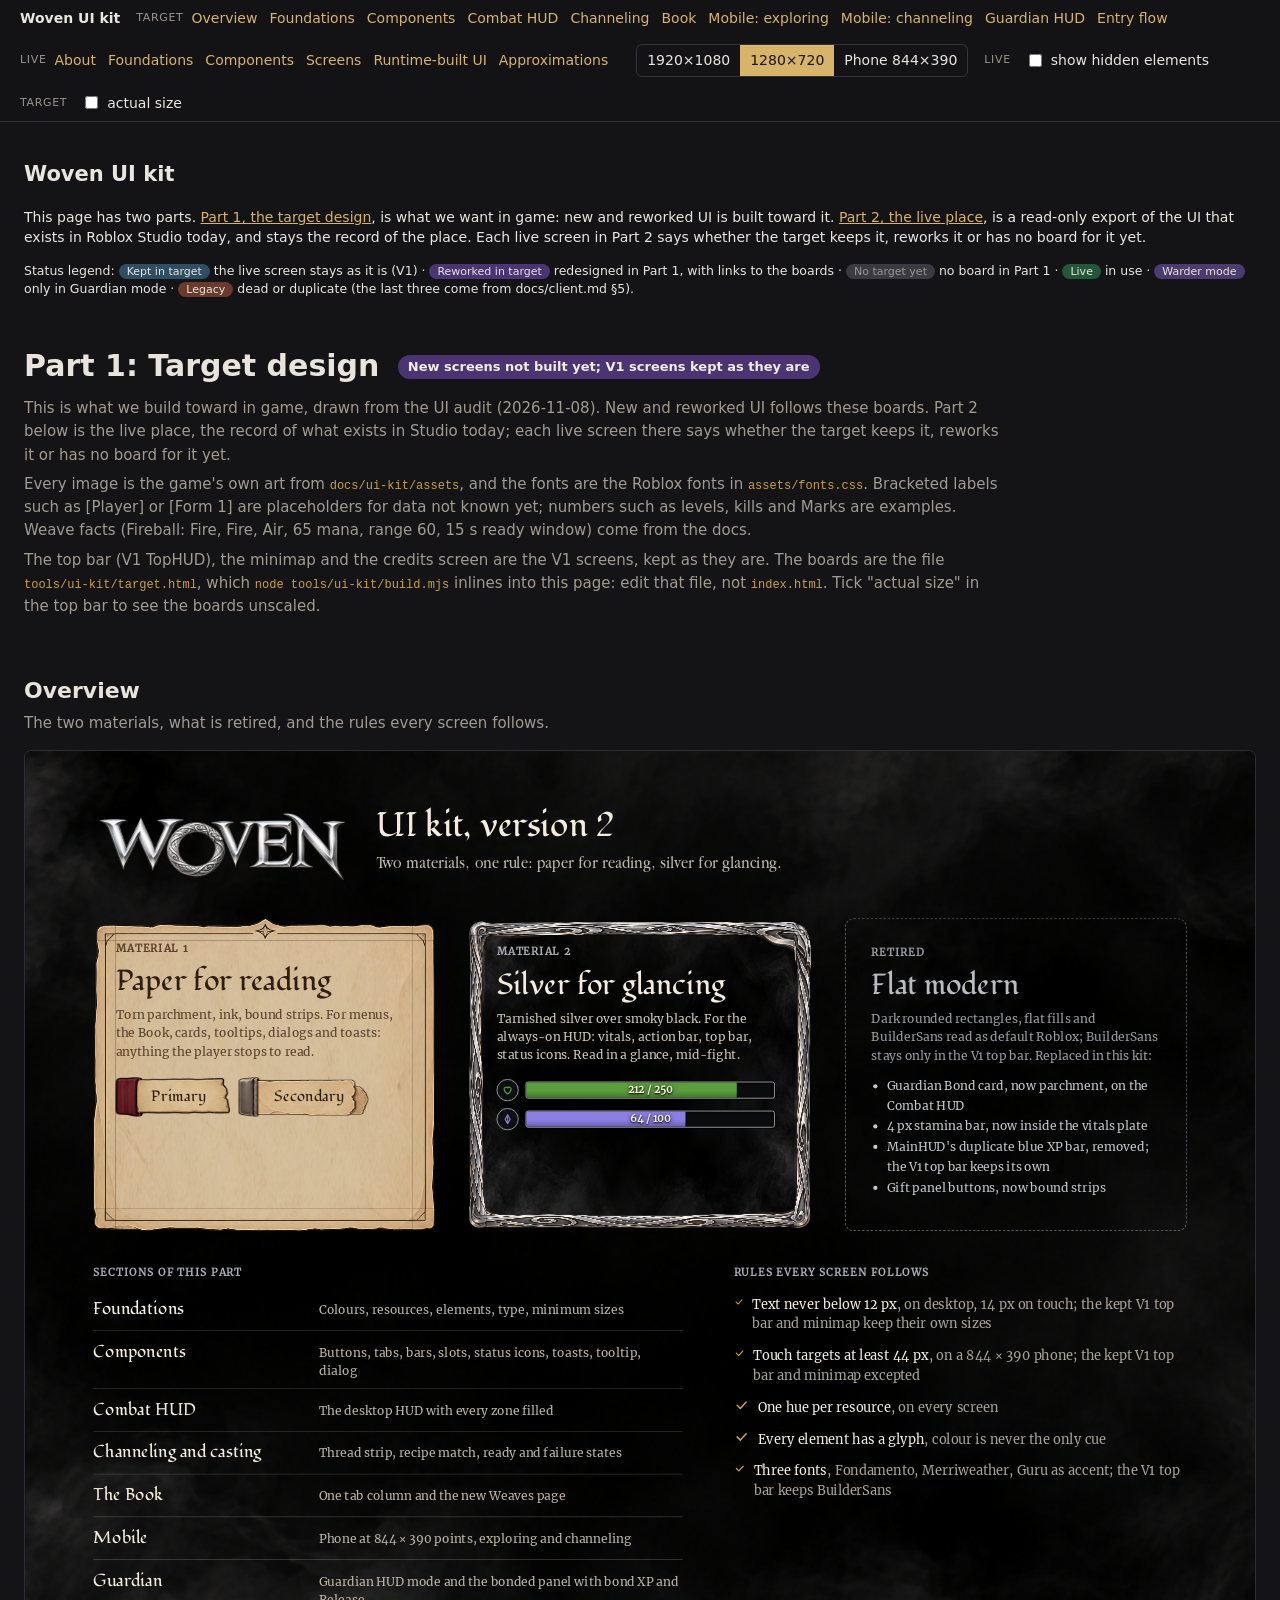
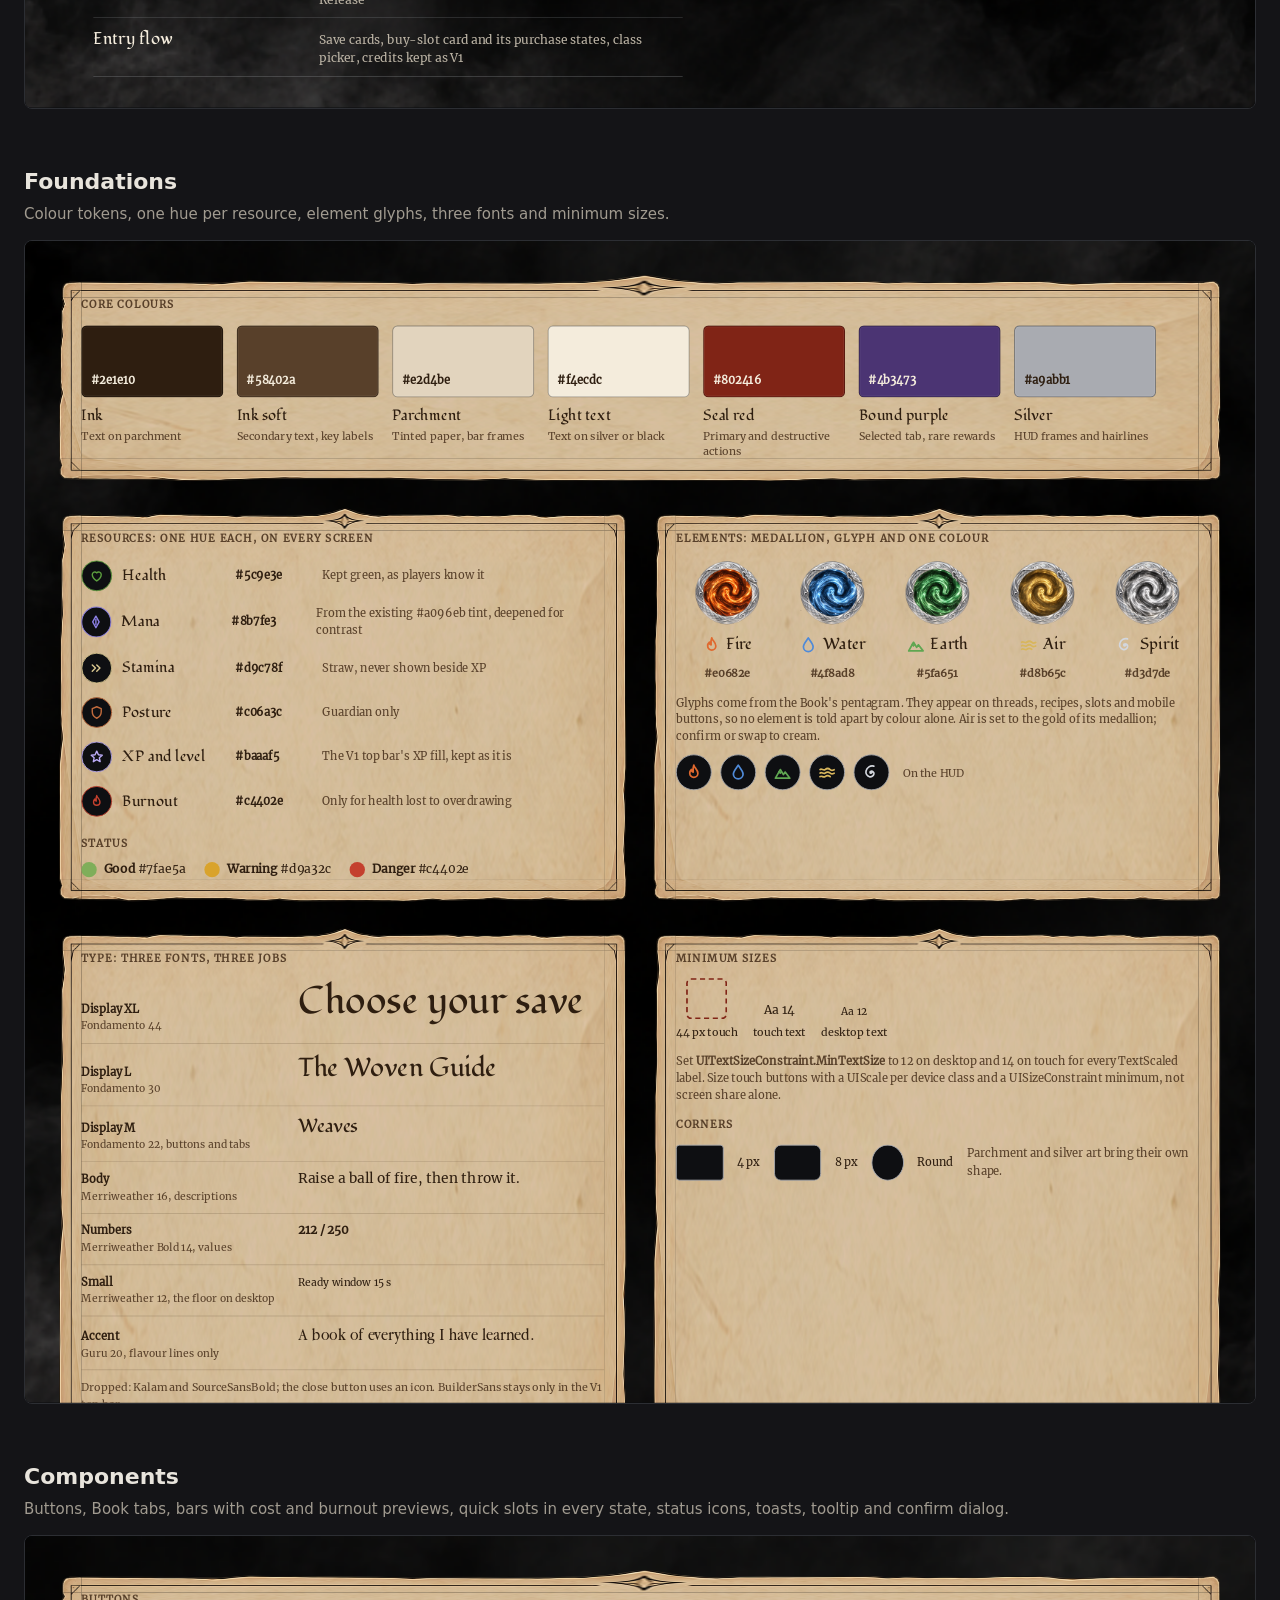
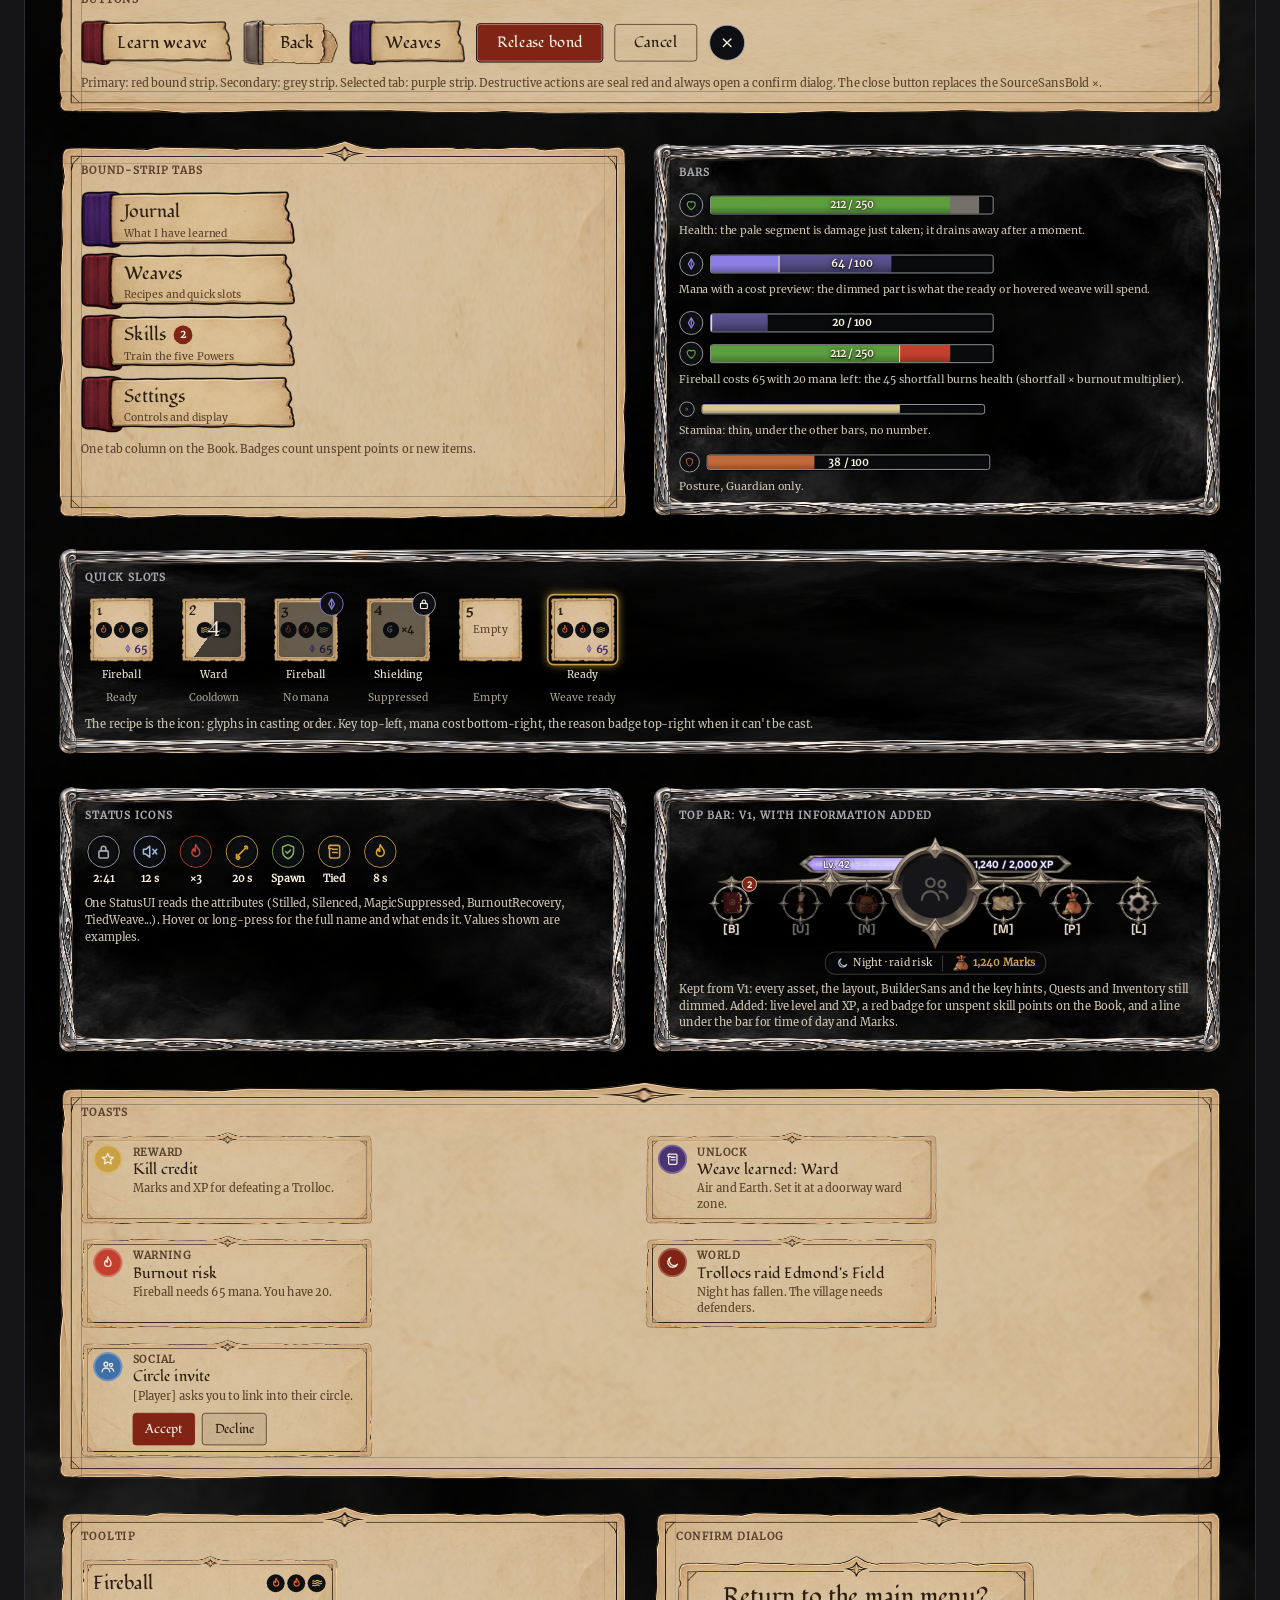
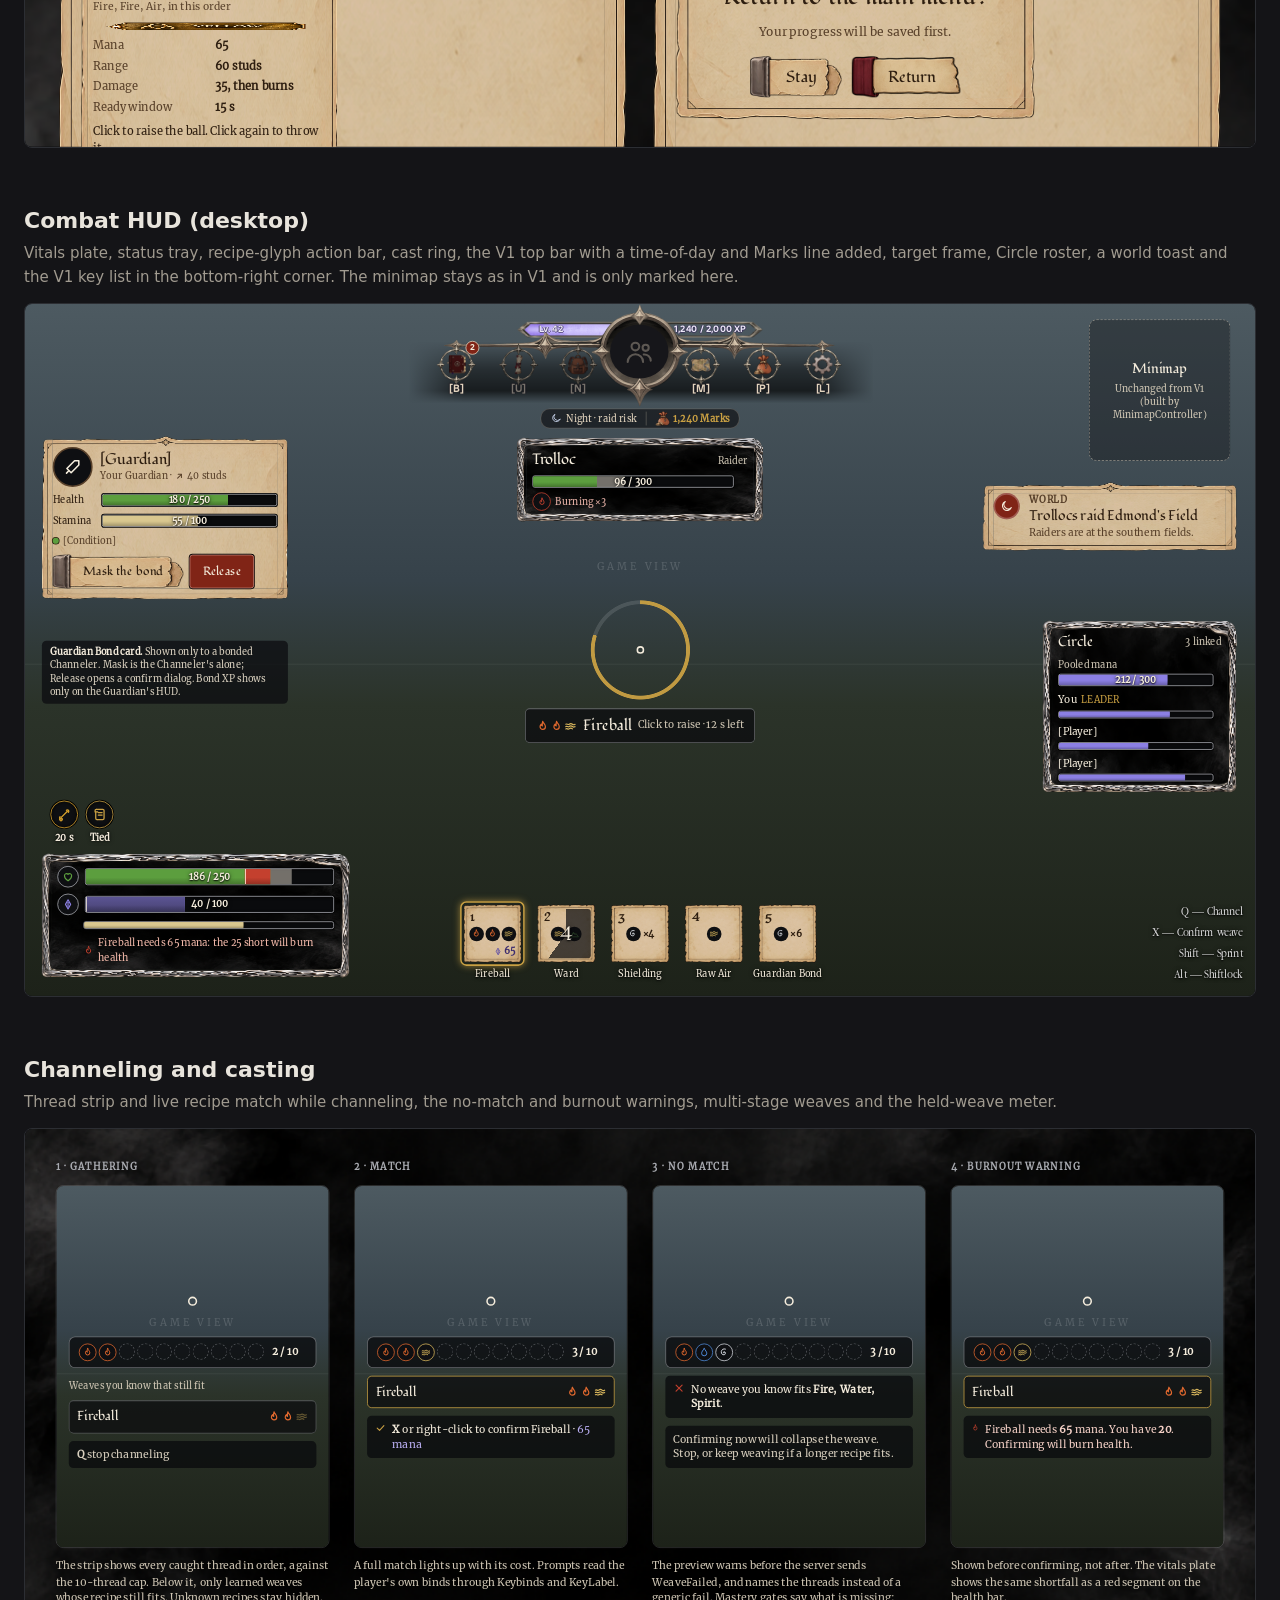
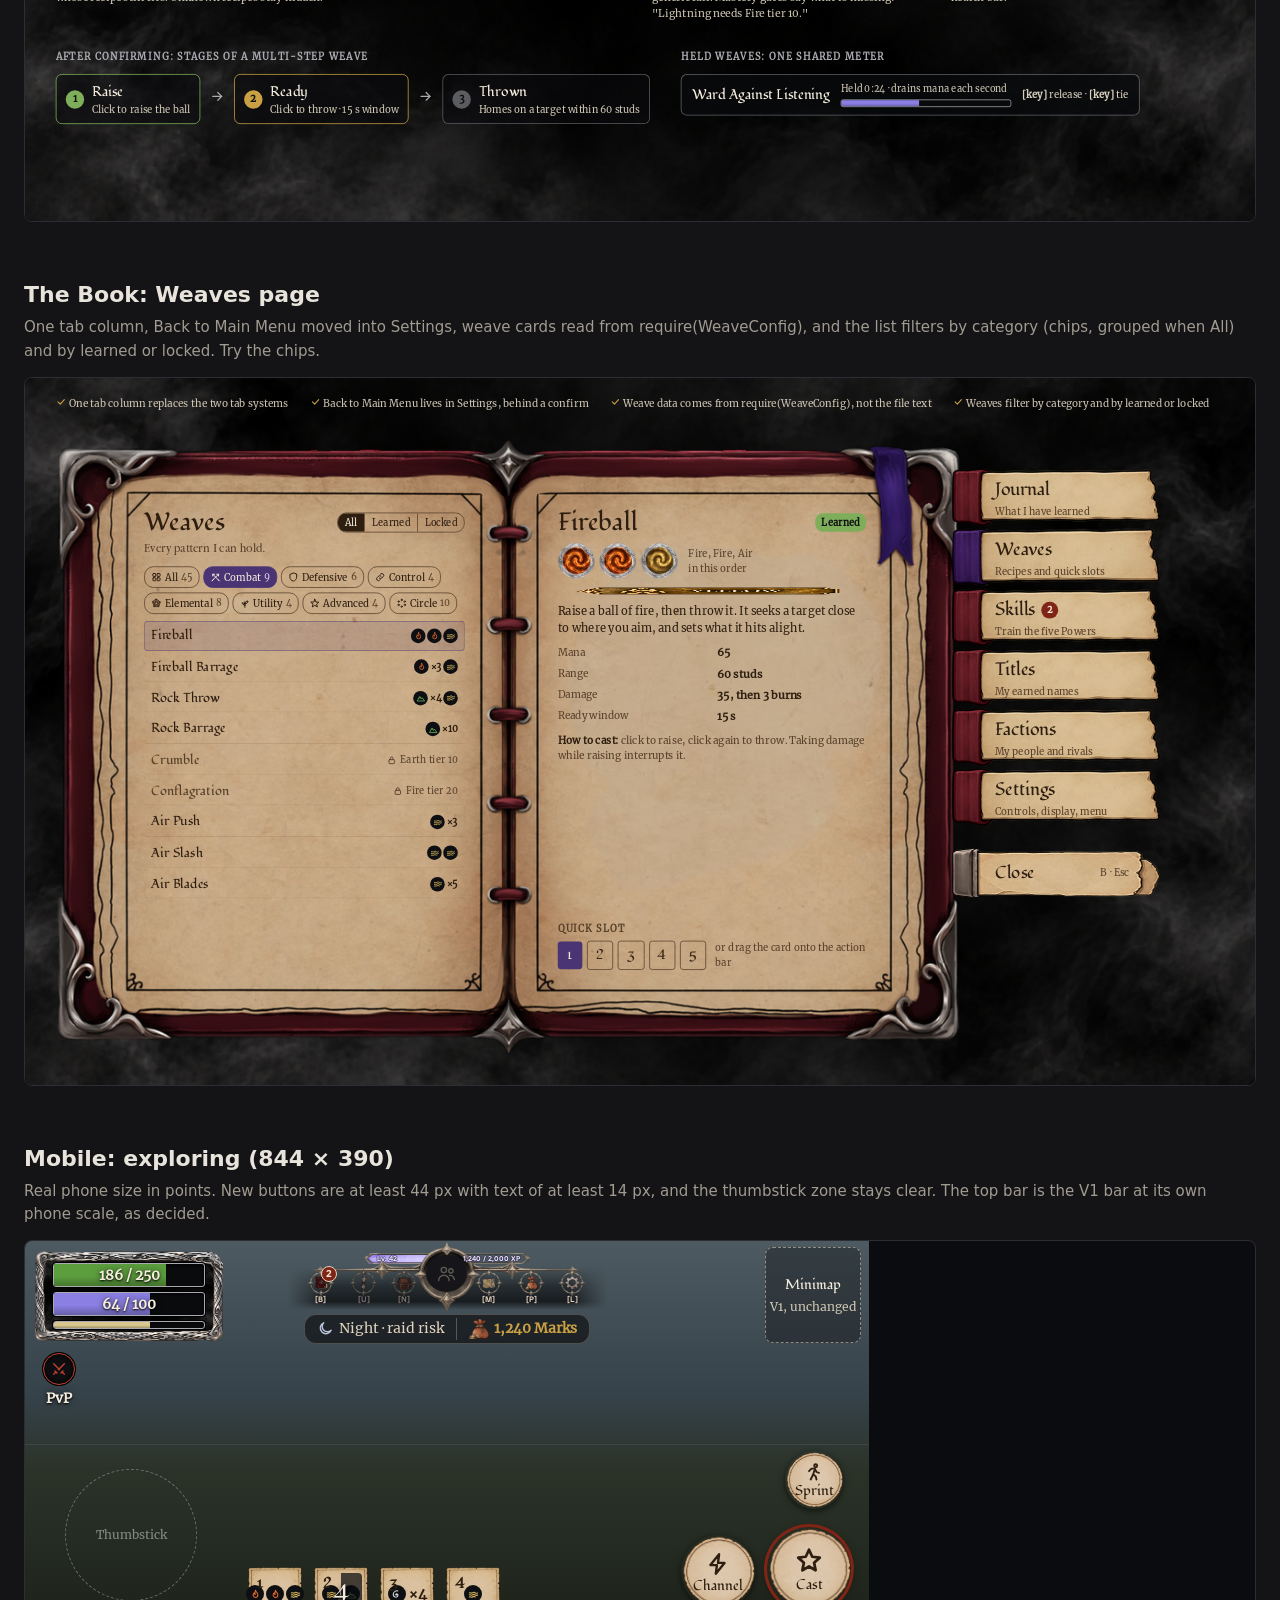
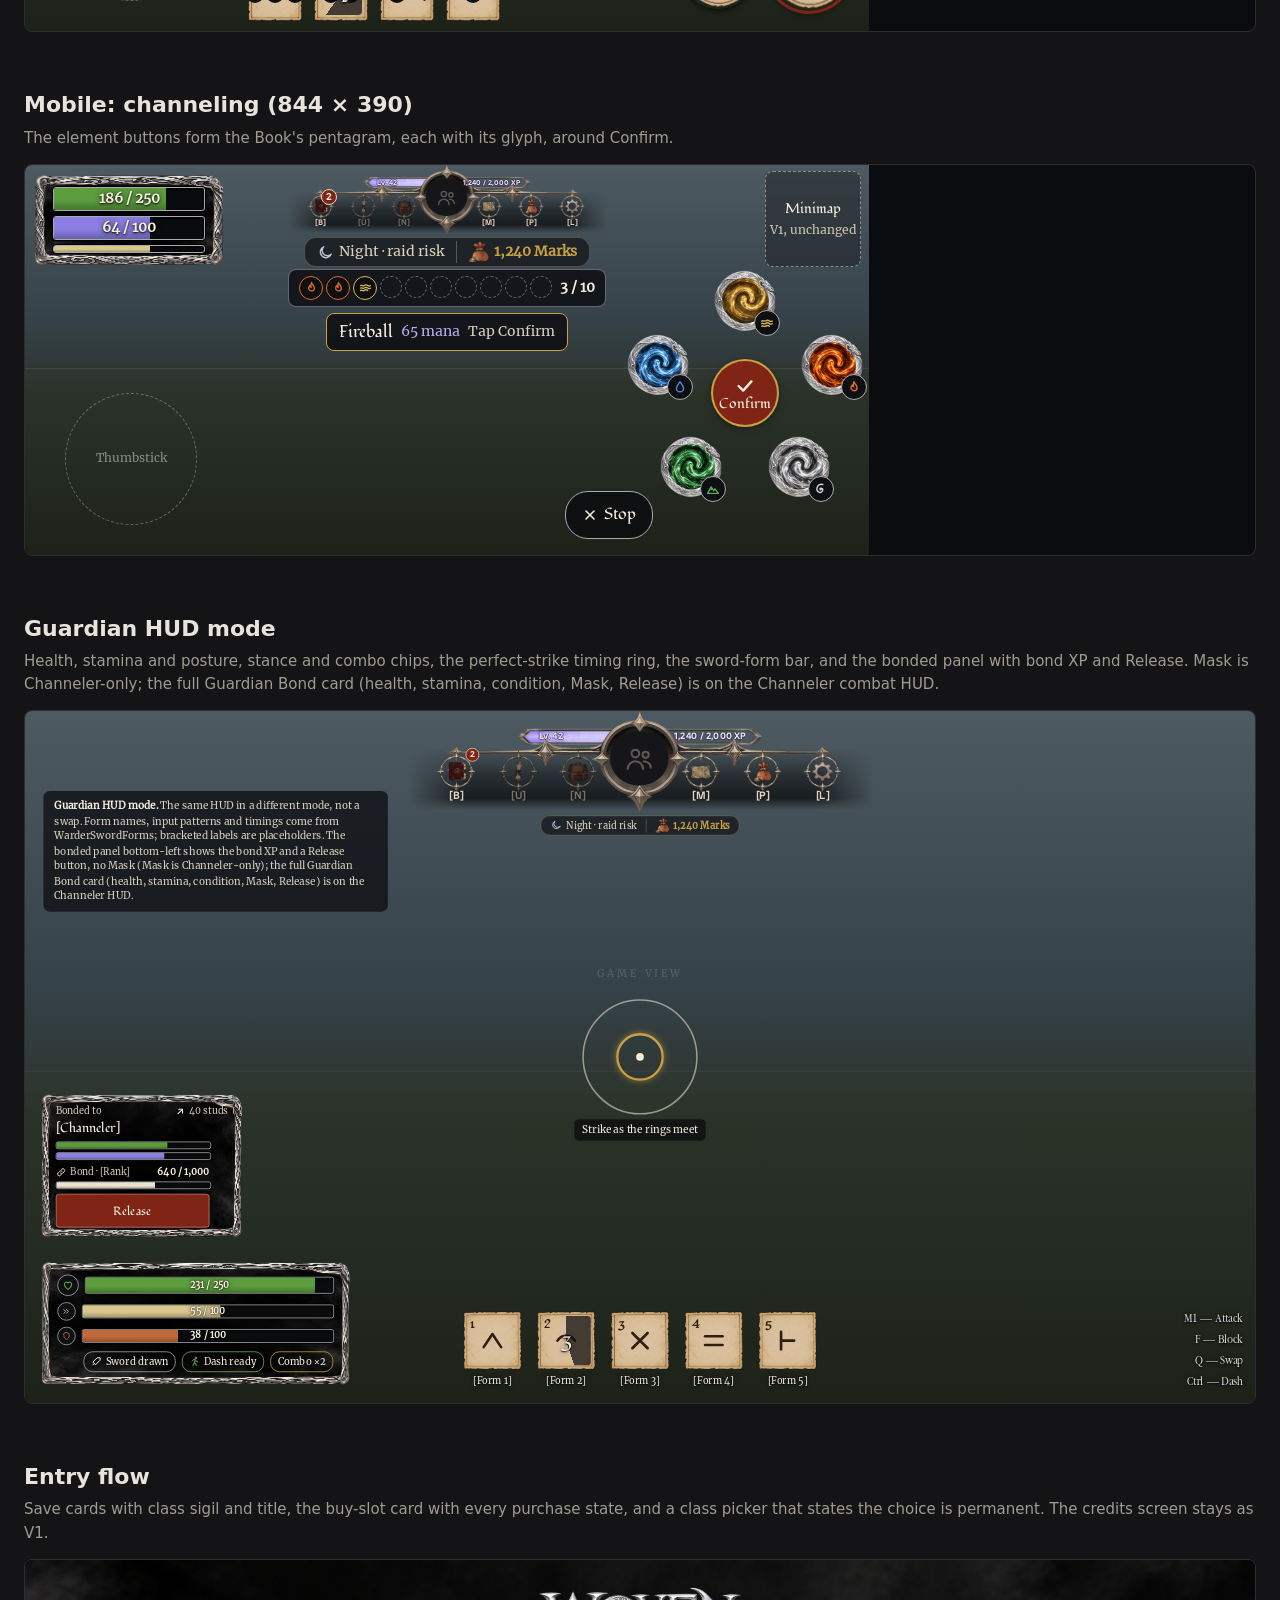
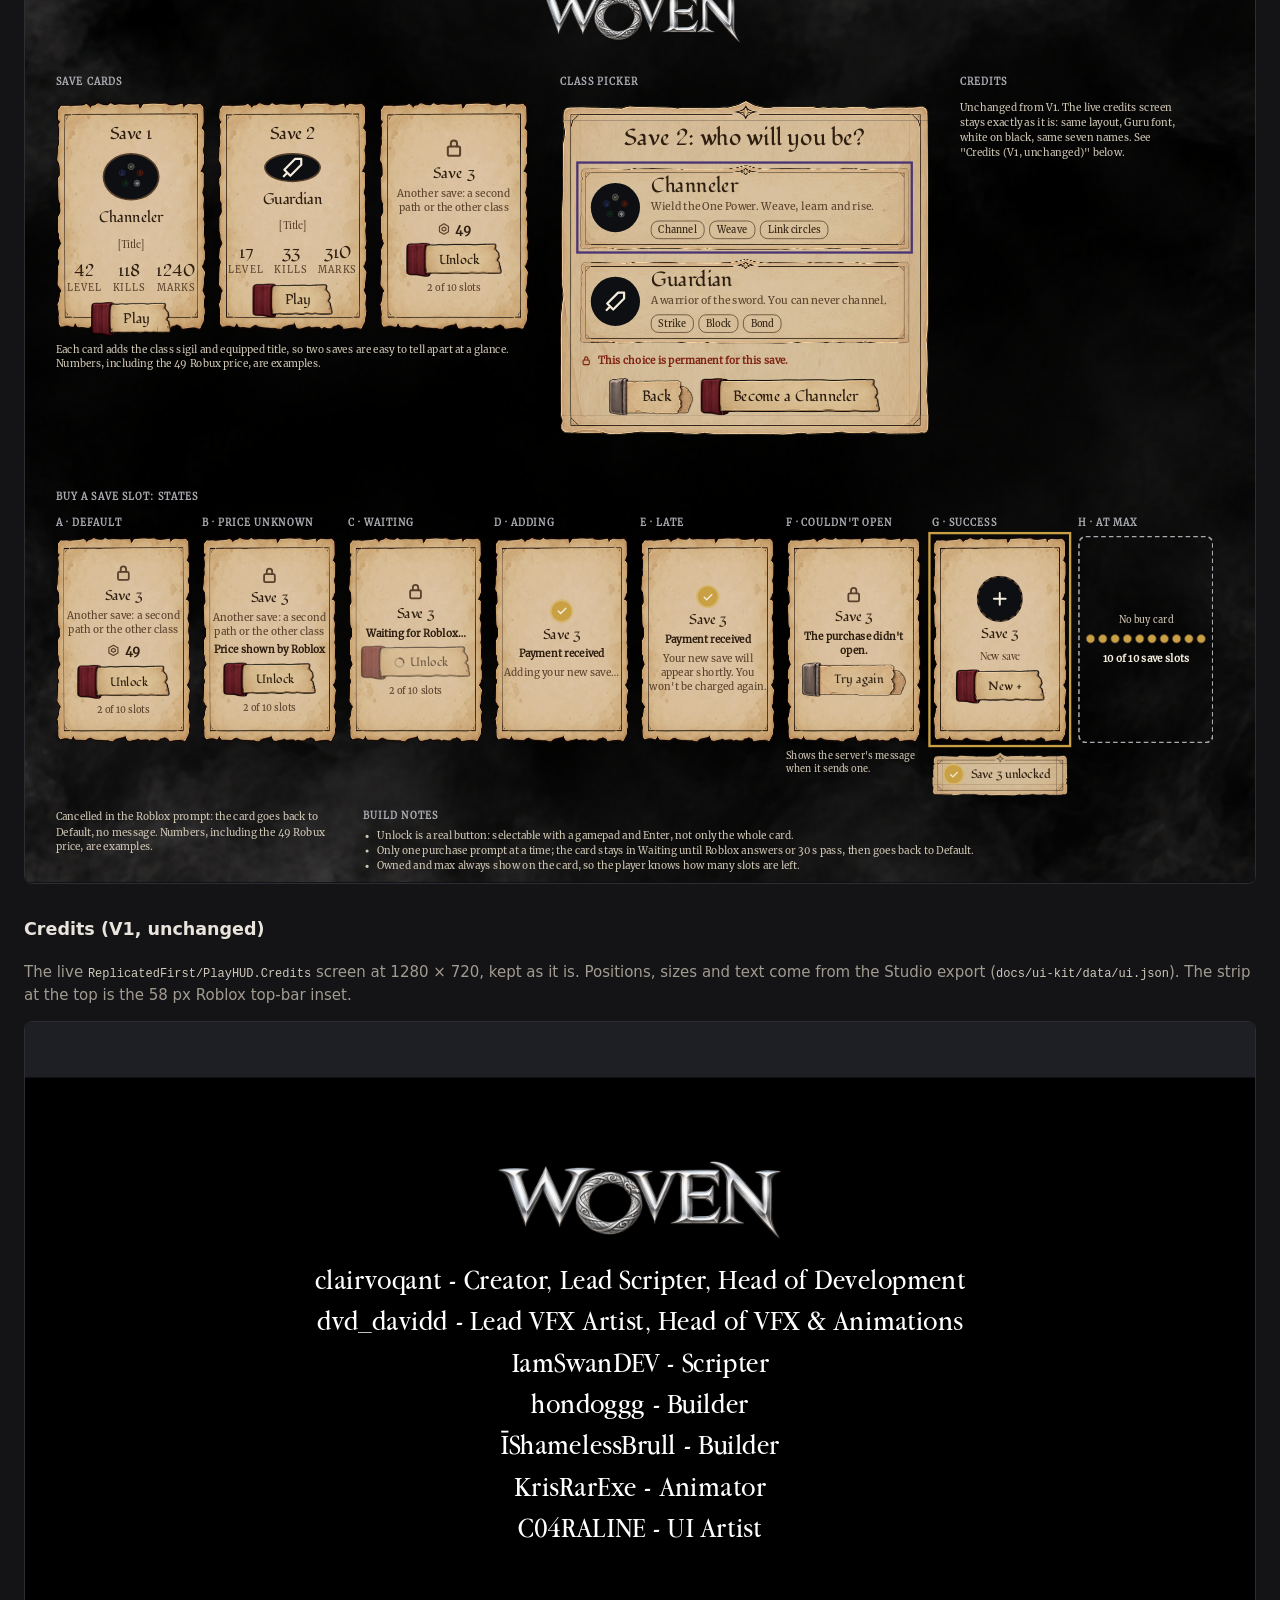
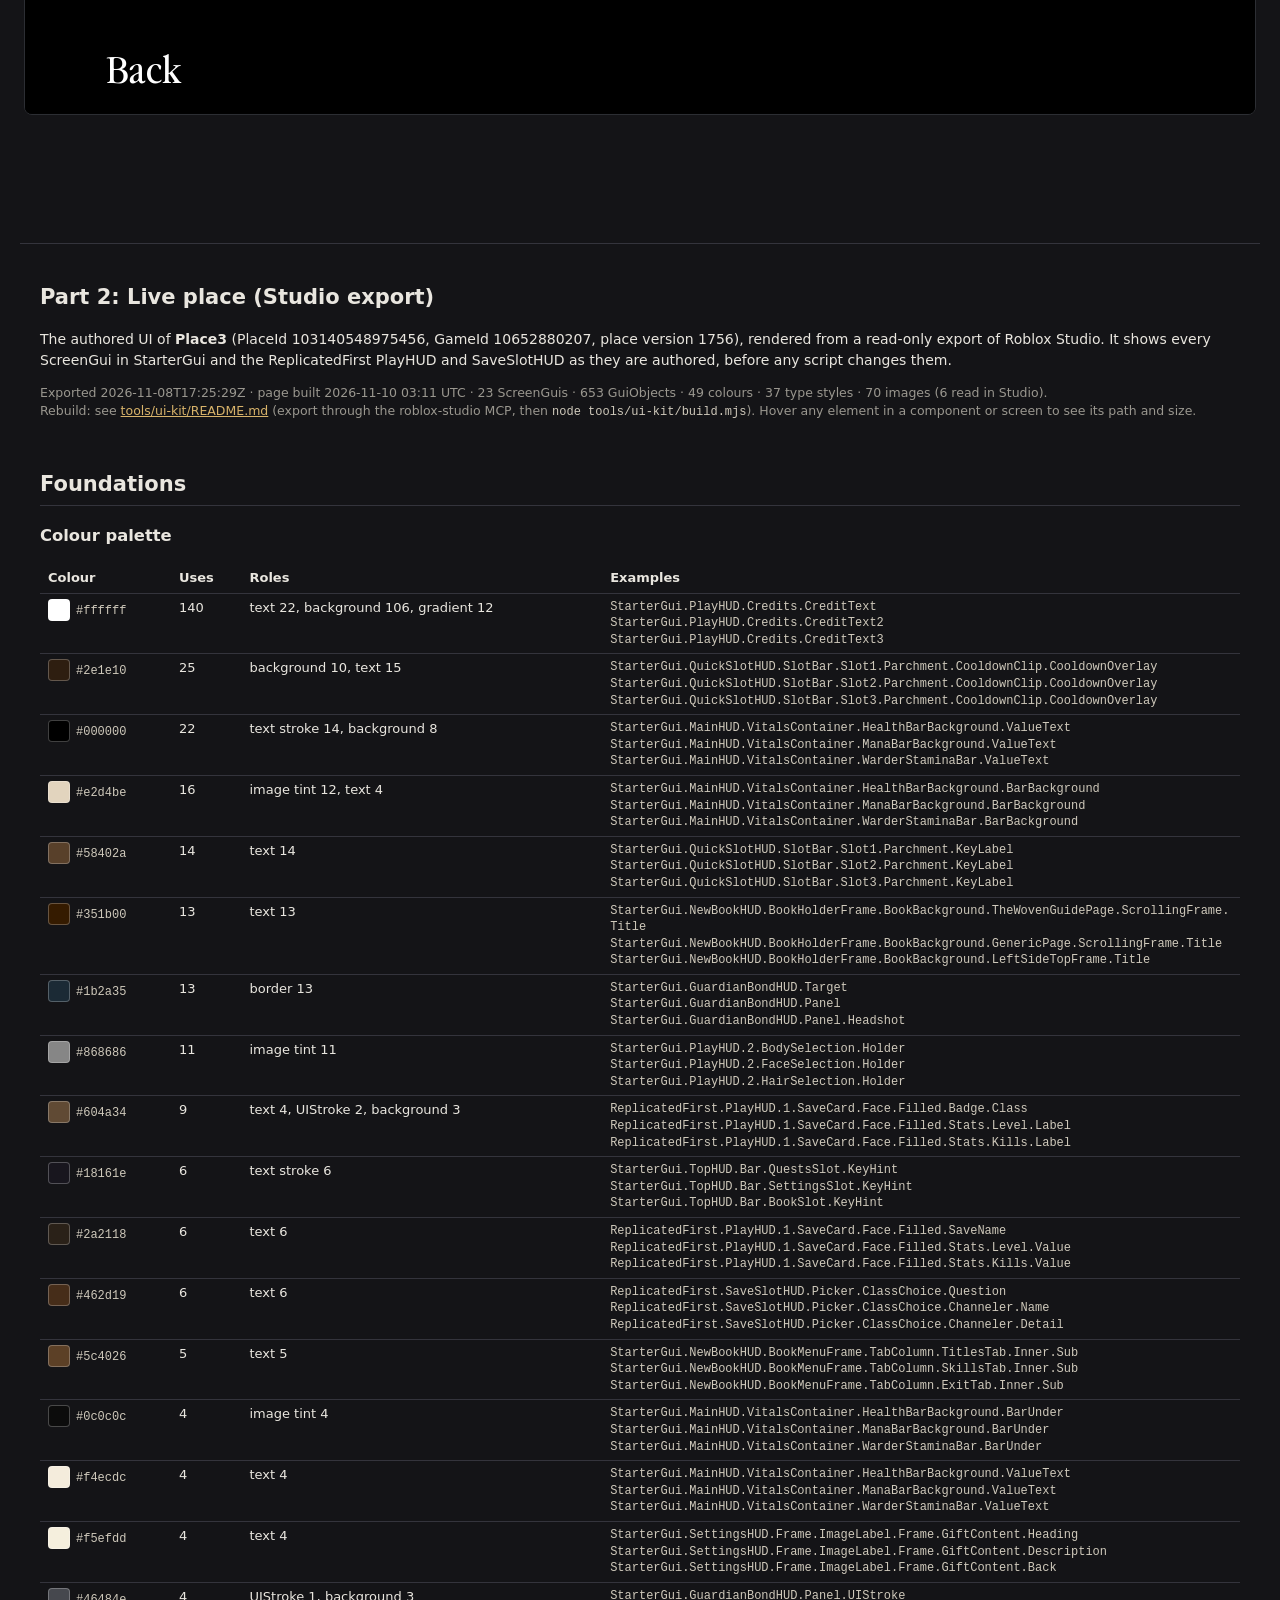
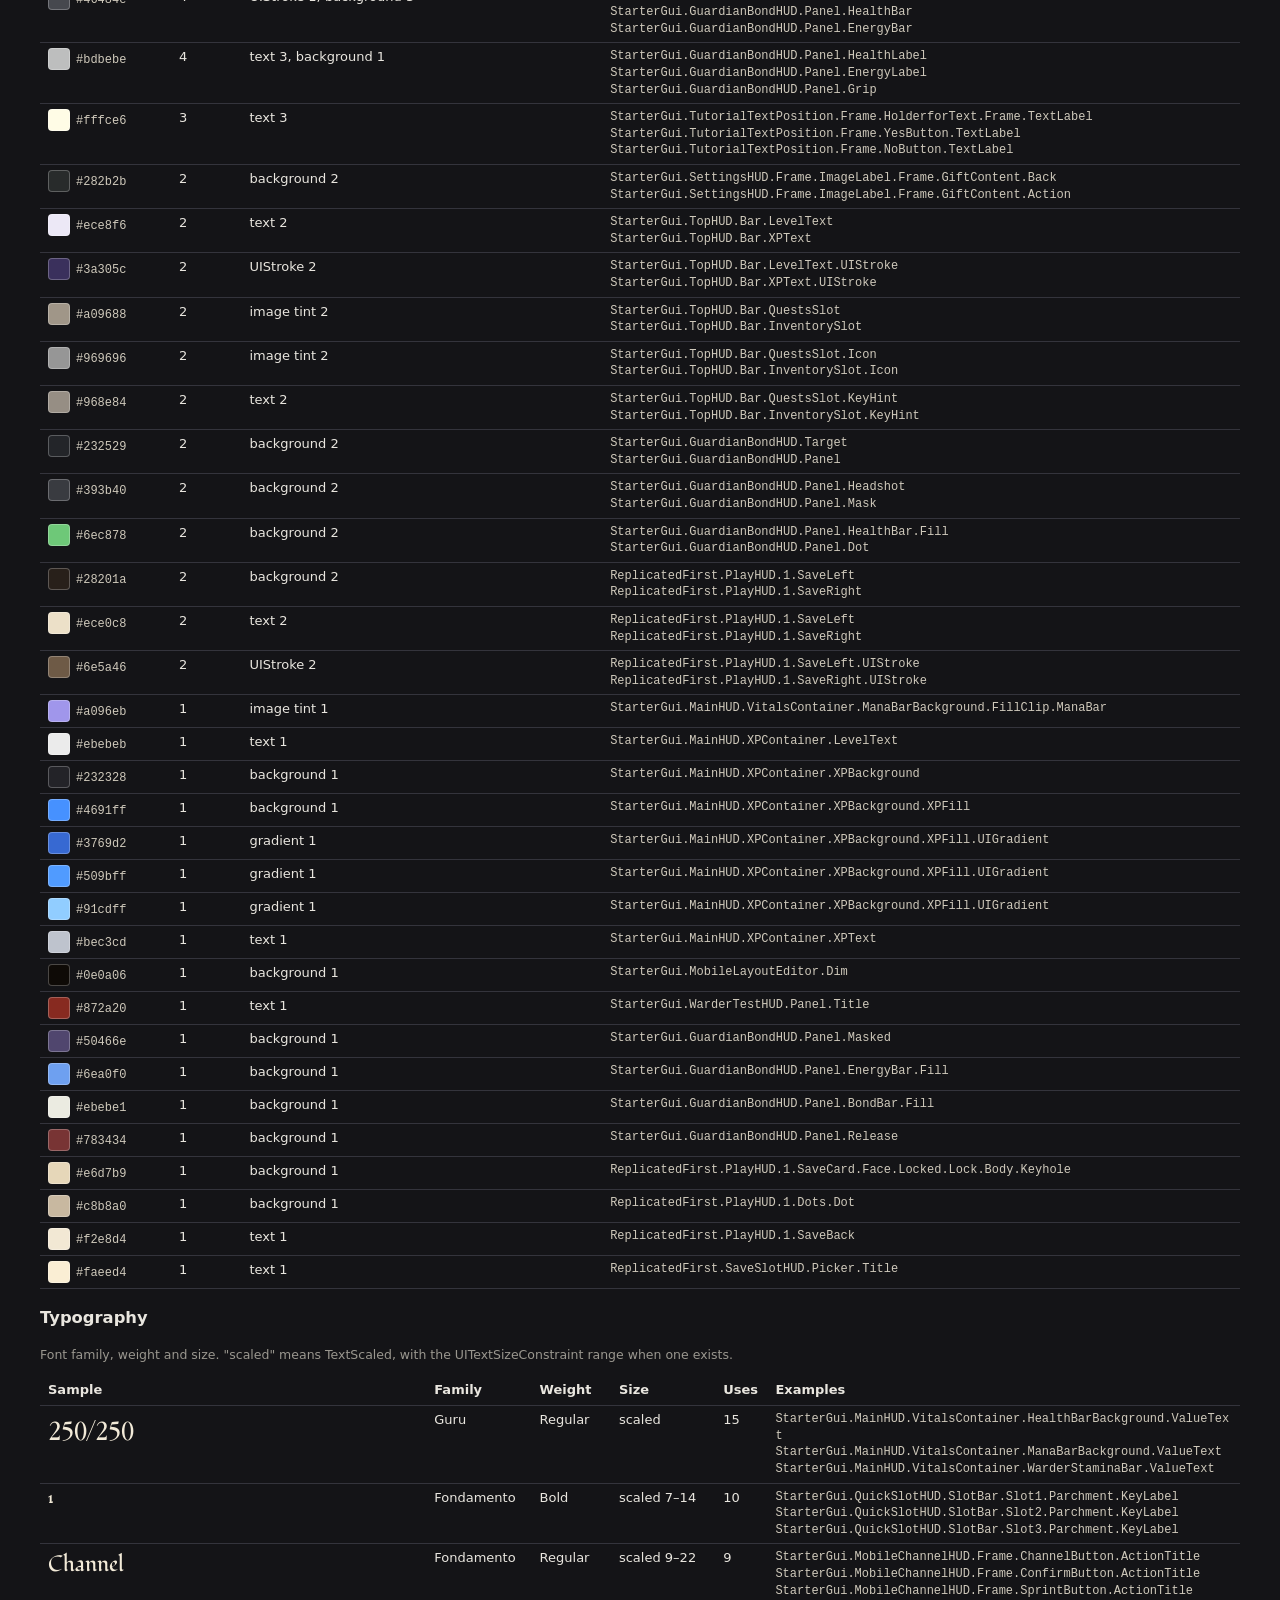
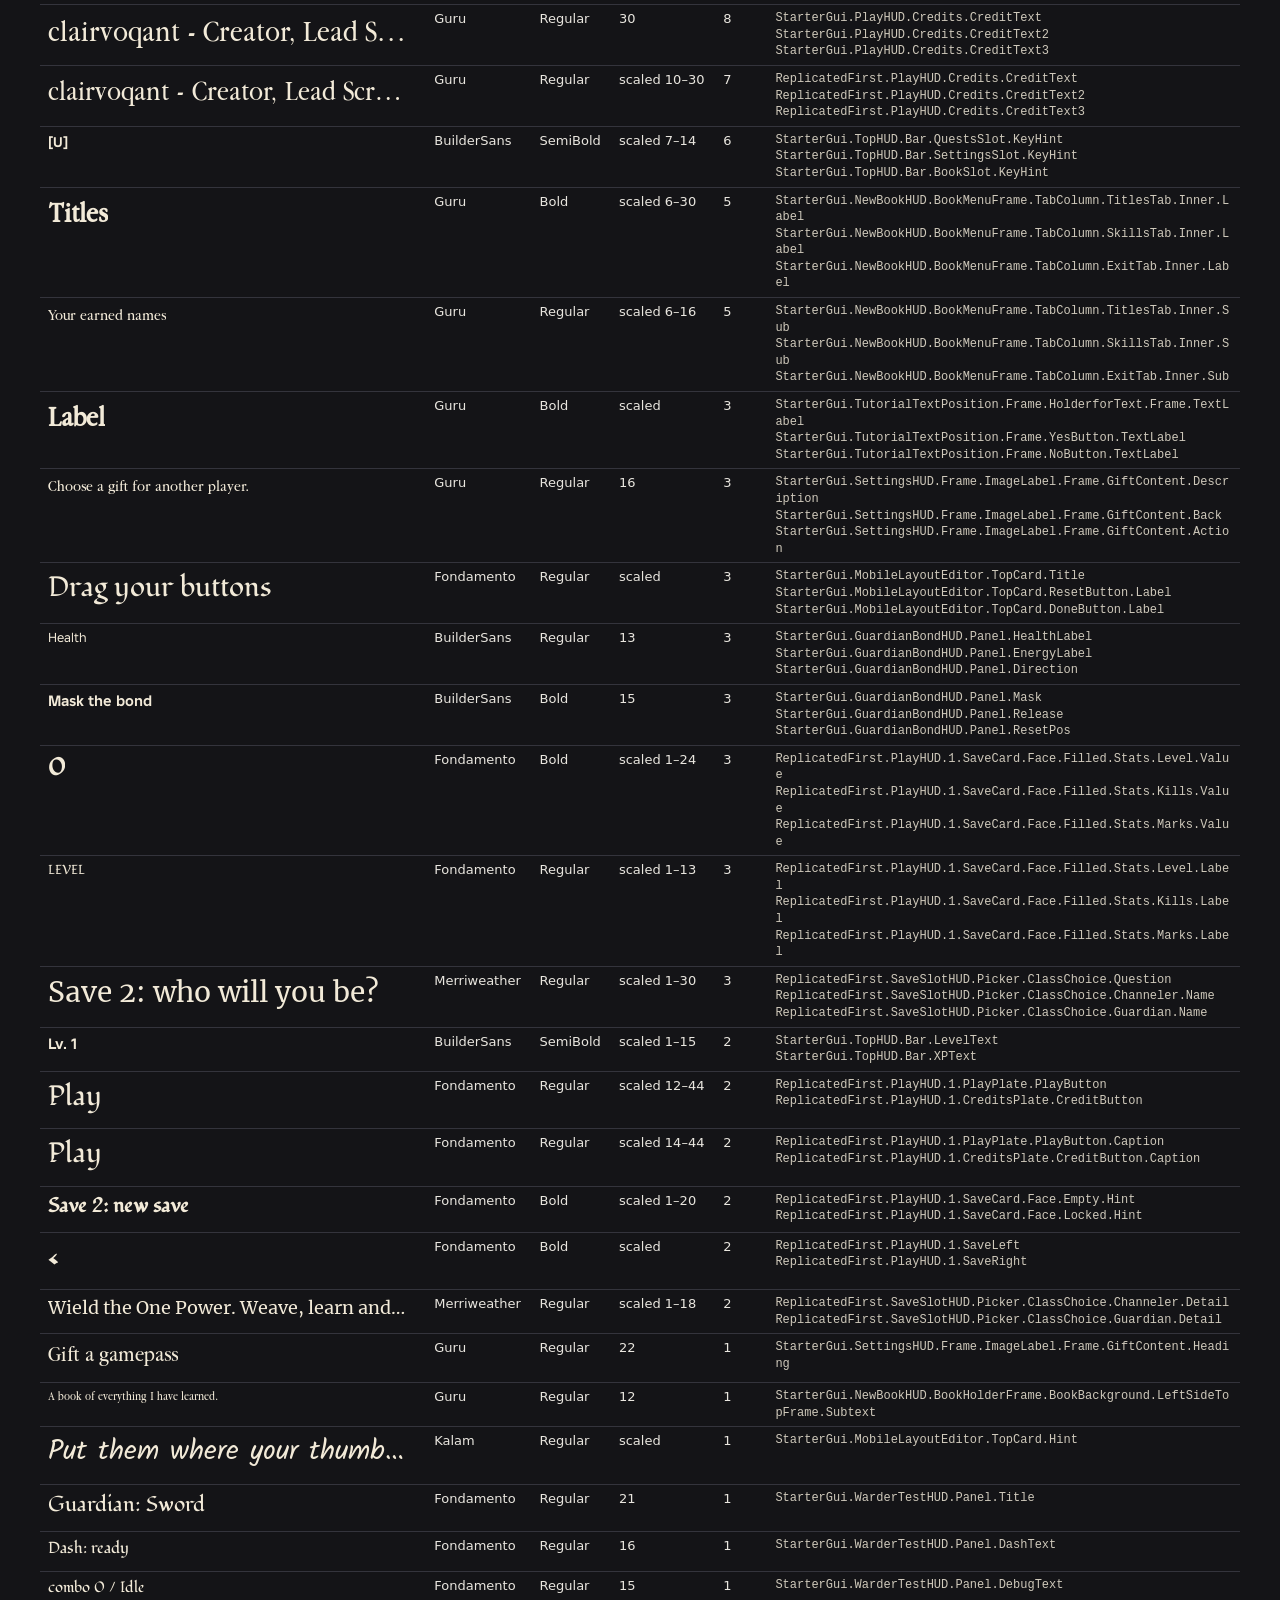
==== commit d8e0b97a: "feat(ui-kit): weave category filter on the Book board Category chips with counts, All groups by cate" ====
--- a/docs/ui-kit/index.html
+++ b/docs/ui-kit/index.html
@@ -77,6 +77,24 @@
 #target .bookbg{background:url(assets/book-spread.png) center/100% 100% no-repeat}
 #target .world{background:linear-gradient(180deg,#4d5a61 0%,#36424a 40%,#2b3329 58%,#1d2219 100%)}
 #target .goldline{background:url(assets/137381899011035.png) center/100% 100% no-repeat}
+#target .bk-seg{display:flex;flex:none;border:1px solid #58402a;border-radius:12px;overflow:hidden}
+#target .bk-seg button{all:unset;box-sizing:border-box;cursor:pointer;padding:3px 9px;font-size:12px;line-height:18px;color:#2e1e10}
+#target .bk-seg button+button{border-left:1px solid #58402a}
+#target .bk-seg button[aria-pressed=true]{background:#2e1e10;color:#f4ecdc}
+#target .bk-cats{display:flex;flex-wrap:wrap;gap:6px 5px;margin:11px 0 9px}
+#target .bk-chip{all:unset;box-sizing:border-box;cursor:pointer;display:inline-flex;align-items:center;gap:4px;height:28px;padding:0 8px;border:1px solid #58402a;border-radius:12px;font-size:12.5px;color:#2e1e10}
+#target .bk-chip .bk-n{font-size:12px;color:#58402a}
+#target .bk-chip[aria-pressed=true]{background:#4b3473;border-color:#4b3473;color:#f4ecdc}
+#target .bk-chip[aria-pressed=true] .bk-n{color:#d9cfe9}
+#target .bk-seg button:focus-visible,#target .bk-chip:focus-visible{outline:2px solid #c9a043;outline-offset:1px}
+#target .bk-list{flex:1;min-height:0;overflow:auto;display:flex;flex-direction:column;gap:2px;scrollbar-width:thin;scrollbar-color:#58402a transparent}
+#target .bk-head{display:flex;align-items:center;gap:8px;margin-top:6px;font-size:12px;letter-spacing:.1em;text-transform:uppercase;font-weight:700;color:#58402a}
+#target .bk-head .goldline{flex:1;height:10px}
+#target .bk-row{display:flex;align-items:center;justify-content:space-between;gap:8px;padding:5px 8px;border-radius:4px;border:1px solid transparent;border-bottom:1px solid rgba(88,64,42,.18)}
+#target .bk-row.sel{background:rgba(75,52,115,.13);border-color:rgba(75,52,115,.55)}
+#target .bk-name{font-family:'rbx-Fondamento','Fondamento',Georgia,serif;font-size:17px}
+#target .bk-empty{padding:12px 8px;font-size:13px;color:#58402a}
+#target .bk-head[hidden],#target .bk-row[hidden],#target .bk-empty[hidden]{display:none}
 </style></head><body>
 <div class="top"><b>Woven UI kit</b>
 <nav><span class="grp">Target</span><a href="#t-overview">Overview</a><a href="#t-foundations">Foundations</a><a href="#t-components">Components</a><a href="#t-combat-hud">Combat HUD</a><a href="#t-channeling">Channeling</a><a href="#t-book">Book</a><a href="#t-mobile-explore">Mobile: exploring</a><a href="#t-mobile-channel">Mobile: channeling</a><a href="#t-guardian">Guardian HUD</a><a href="#t-entry">Entry flow</a></nav>
@@ -417,19 +435,20 @@
 </section>
 <section id="t-book">
 <h2>The Book: Weaves page</h2>
-<p class="desc">One tab column, Back to Main Menu moved into Settings, and weave cards read from require(WeaveConfig).</p>
+<p class="desc">One tab column, Back to Main Menu moved into Settings, weave cards read from require(WeaveConfig), and the list filters by category (chips, grouped when All) and by learned or locked. Try the chips.</p>
 <div class="frame" data-w="1600" data-h="920"><div class="scaler"><div class="ab" style="width: 1600px; height: 920px; box-sizing: border-box; position: relative; overflow: hidden; font-family:'rbx-Merriweather','Merriweather',Georgia,serif; color: #f4ecdc; "><div class="smoke" style="position: absolute; inset: 0;"></div>
-<div style="position: absolute; left: 40px; top: 24px; display: flex; gap: 28px; font-size: 13px; color: #cfc6b4;">
+<div style="position: absolute; left: 40px; top: 24px; display: flex; gap: 28px; font-size: 13px; color: #cfc6b4; white-space: nowrap;">
 <span><svg width="14" height="14" viewBox="0 0 24 24" fill="none" stroke="#c9a043" stroke-width="2.4" stroke-linecap="round" stroke-linejoin="round" aria-hidden="true"><path d="M5 12l5 5 9-10"/></svg> One tab column replaces the two tab systems</span>
 <span><svg width="14" height="14" viewBox="0 0 24 24" fill="none" stroke="#c9a043" stroke-width="2.4" stroke-linecap="round" stroke-linejoin="round" aria-hidden="true"><path d="M5 12l5 5 9-10"/></svg> Back to Main Menu lives in Settings, behind a confirm</span>
 <span><svg width="14" height="14" viewBox="0 0 24 24" fill="none" stroke="#c9a043" stroke-width="2.4" stroke-linecap="round" stroke-linejoin="round" aria-hidden="true"><path d="M5 12l5 5 9-10"/></svg> Weave data comes from require(WeaveConfig), not the file text</span>
+<span><svg width="14" height="14" viewBox="0 0 24 24" fill="none" stroke="#c9a043" stroke-width="2.4" stroke-linecap="round" stroke-linejoin="round" aria-hidden="true"><path d="M5 12l5 5 9-10"/></svg> Weaves filter by category and by learned or locked</span>
 </div>
 <div class="bookbg" style="position: absolute; left: 40px; top: 78px; width: 1180px; height: 804px;"></div>
 <div style="position: absolute; left: 135px; top: 154px; width: 457px; height: 634px; box-sizing: border-box; padding: 18px 20px; color: #2e1e10; display: flex; flex-direction: column;">
-  <div style="font-family:'rbx-Fondamento','Fondamento',Georgia,serif; font-size: 32px; line-height: 1;">Weaves</div>
+  <div style="display: flex; align-items: center; justify-content: space-between; gap: 8px;"><div style="font-family:'rbx-Fondamento','Fondamento',Georgia,serif; font-size: 32px; line-height: 1;">Weaves</div><div class="bk-seg" role="group" aria-label="Show weaves"><button type="button" data-state="all" aria-pressed="true">All</button><button type="button" data-state="learned" aria-pressed="false">Learned</button><button type="button" data-state="locked" aria-pressed="false">Locked</button></div></div>
   <div style="font-family:'rbx-Guru','rbx-Merriweather',Georgia,serif; font-size: 17px; color: #58402a; margin-top: 4px;">Every pattern I can hold.</div>
-  <div style="display: flex; gap: 6px; margin: 12px 0 8px;"><span style="padding: 3px 10px; border-radius: 12px; font-size: 12.5px; background: #2e1e10; color: #f4ecdc;">All</span><span style="padding: 3px 10px; border-radius: 12px; font-size: 12.5px; border: 1px solid #58402a; color: #2e1e10;">Learned</span><span style="padding: 3px 10px; border-radius: 12px; font-size: 12.5px; border: 1px solid #58402a; color: #2e1e10;">Locked</span></div>
-  <div style="display: flex; flex-direction: column; gap: 2px;"><div style="display: flex; align-items: center; justify-content: space-between; padding: 5px 8px; border-radius: 4px; background: rgba(75,52,115,.13); border: 1px solid rgba(75,52,115,.55);"><span style="font-family:'rbx-Fondamento','Fondamento',Georgia,serif; font-size: 17px; color: #2e1e10;">Fireball</span><span style="display: flex; align-items: center; gap: 4px;"><div style="display: inline-flex; gap: 2px; align-items: center;"><span style="width: 19px; height: 19px; border-radius: 50%; background: #0e0f12; display: inline-flex; align-items: center; justify-content: center; flex: none;"><svg width="12" height="12" viewBox="0 0 24 24" fill="none" stroke="#e0682e" stroke-width="2.3" stroke-linecap="round" stroke-linejoin="round" role="img" aria-label="Fire"><path d="M12 2.8c.6 3.6 5.2 5.6 5.2 10.4a5.2 5.2 0 0 1-10.4 0c0-2.3 1.1-3.8 2.2-4.8.1 2 1 3.2 2.2 3.4-.4-3.2-.6-5.6.8-9z"/></svg></span><span style="width: 19px; height: 19px; border-radius: 50%; background: #0e0f12; display: inline-flex; align-items: center; justify-content: center; flex: none;"><svg width="12" height="12" viewBox="0 0 24 24" fill="none" stroke="#e0682e" stroke-width="2.3" stroke-linecap="round" stroke-linejoin="round" role="img" aria-label="Fire"><path d="M12 2.8c.6 3.6 5.2 5.6 5.2 10.4a5.2 5.2 0 0 1-10.4 0c0-2.3 1.1-3.8 2.2-4.8.1 2 1 3.2 2.2 3.4-.4-3.2-.6-5.6.8-9z"/></svg></span><span style="width: 19px; height: 19px; border-radius: 50%; background: #0e0f12; display: inline-flex; align-items: center; justify-content: center; flex: none;"><svg width="12" height="12" viewBox="0 0 24 24" fill="none" stroke="#d8b65c" stroke-width="2.3" stroke-linecap="round" stroke-linejoin="round" role="img" aria-label="Air"><path d="M3 8.5c2.2-1.8 4.3 1.8 6.5 0s4.3-1.8 6.5 0 3.3.9 5 .2"/><path d="M3 13c2.2-1.8 4.3 1.8 6.5 0s4.3-1.8 6.5 0 3.3.9 5 .2"/><path d="M3 17.5c2.2-1.8 4.3 1.8 6.5 0s4.3-1.8 6.5 0"/></svg></span></div></span></div><div style="display: flex; align-items: center; justify-content: space-between; padding: 5px 8px; border-radius: 4px; border: 1px solid transparent; border-bottom: 1px solid rgba(88,64,42,.18);"><span style="font-family:'rbx-Fondamento','Fondamento',Georgia,serif; font-size: 17px; color: #2e1e10;">Ward</span><span style="display: flex; align-items: center; gap: 4px;"><div style="display: inline-flex; gap: 2px; align-items: center;"><span style="width: 19px; height: 19px; border-radius: 50%; background: #0e0f12; display: inline-flex; align-items: center; justify-content: center; flex: none;"><svg width="12" height="12" viewBox="0 0 24 24" fill="none" stroke="#d8b65c" stroke-width="2.3" stroke-linecap="round" stroke-linejoin="round" role="img" aria-label="Air"><path d="M3 8.5c2.2-1.8 4.3 1.8 6.5 0s4.3-1.8 6.5 0 3.3.9 5 .2"/><path d="M3 13c2.2-1.8 4.3 1.8 6.5 0s4.3-1.8 6.5 0 3.3.9 5 .2"/><path d="M3 17.5c2.2-1.8 4.3 1.8 6.5 0s4.3-1.8 6.5 0"/></svg></span><span style="width: 19px; height: 19px; border-radius: 50%; background: #0e0f12; display: inline-flex; align-items: center; justify-content: center; flex: none;"><svg width="12" height="12" viewBox="0 0 24 24" fill="none" stroke="#5fa651" stroke-width="2.3" stroke-linecap="round" stroke-linejoin="round" role="img" aria-label="Earth"><path d="M2.8 19.5 9 8.5l4 6.5 2.2-3.3 6 7.8z"/><path d="M7.4 11.3 9 13l1.4-1.6"/></svg></span></div></span></div><div style="display: flex; align-items: center; justify-content: space-between; padding: 5px 8px; border-radius: 4px; border: 1px solid transparent; border-bottom: 1px solid rgba(88,64,42,.18);"><span style="font-family:'rbx-Fondamento','Fondamento',Georgia,serif; font-size: 17px; color: #2e1e10;">Shielding</span><span style="display: flex; align-items: center; gap: 4px;"><div style="display: inline-flex; gap: 2px; align-items: center;"><span style="width: 19px; height: 19px; border-radius: 50%; background: #0e0f12; display: inline-flex; align-items: center; justify-content: center; flex: none;"><svg width="12" height="12" viewBox="0 0 24 24" fill="none" stroke="#d3d7de" stroke-width="2.3" stroke-linecap="round" stroke-linejoin="round" role="img" aria-label="Spirit"><path d="M12.6 12.2a1.2 1.2 0 1 1-1.4-1.4 3 3 0 0 1 3.9 3.3 4.6 4.6 0 0 1-5.8 3.6 6.4 6.4 0 0 1-4.2-7.5A8 8 0 0 1 15 4.2"/></svg></span><span style="font-size: 12px; font-weight: 700; color: #2e1e10; margin-left: 1px;">×4</span></div></span></div><div style="display: flex; align-items: center; justify-content: space-between; padding: 5px 8px; border-radius: 4px; border: 1px solid transparent; border-bottom: 1px solid rgba(88,64,42,.18);"><span style="font-family:'rbx-Fondamento','Fondamento',Georgia,serif; font-size: 17px; color: #2e1e10;">Guardian Bond</span><span style="display: flex; align-items: center; gap: 4px;"><div style="display: inline-flex; gap: 2px; align-items: center;"><span style="width: 19px; height: 19px; border-radius: 50%; background: #0e0f12; display: inline-flex; align-items: center; justify-content: center; flex: none;"><svg width="12" height="12" viewBox="0 0 24 24" fill="none" stroke="#d3d7de" stroke-width="2.3" stroke-linecap="round" stroke-linejoin="round" role="img" aria-label="Spirit"><path d="M12.6 12.2a1.2 1.2 0 1 1-1.4-1.4 3 3 0 0 1 3.9 3.3 4.6 4.6 0 0 1-5.8 3.6 6.4 6.4 0 0 1-4.2-7.5A8 8 0 0 1 15 4.2"/></svg></span><span style="font-size: 12px; font-weight: 700; color: #2e1e10; margin-left: 1px;">×6</span></div><span style="font-size: 12px; color: #58402a; margin-left: 4px;">any order</span></span></div><div style="display: flex; align-items: center; justify-content: space-between; padding: 5px 8px; border-radius: 4px; border: 1px solid transparent; border-bottom: 1px solid rgba(88,64,42,.18);"><span style="font-family:'rbx-Fondamento','Fondamento',Georgia,serif; font-size: 17px; color: #2e1e10;">Raw Air</span><span style="display: flex; align-items: center; gap: 4px;"><div style="display: inline-flex; gap: 2px; align-items: center;"><span style="width: 19px; height: 19px; border-radius: 50%; background: #0e0f12; display: inline-flex; align-items: center; justify-content: center; flex: none;"><svg width="12" height="12" viewBox="0 0 24 24" fill="none" stroke="#d8b65c" stroke-width="2.3" stroke-linecap="round" stroke-linejoin="round" role="img" aria-label="Air"><path d="M3 8.5c2.2-1.8 4.3 1.8 6.5 0s4.3-1.8 6.5 0 3.3.9 5 .2"/><path d="M3 13c2.2-1.8 4.3 1.8 6.5 0s4.3-1.8 6.5 0 3.3.9 5 .2"/><path d="M3 17.5c2.2-1.8 4.3 1.8 6.5 0s4.3-1.8 6.5 0"/></svg></span></div></span></div><div style="display: flex; align-items: center; justify-content: space-between; padding: 5px 8px; border-radius: 4px; border: 1px solid transparent; border-bottom: 1px solid rgba(88,64,42,.18);"><span style="font-family:'rbx-Fondamento','Fondamento',Georgia,serif; font-size: 17px; color: #2e1e10;">Raw Fire</span><span style="display: flex; align-items: center; gap: 4px;"><div style="display: inline-flex; gap: 2px; align-items: center;"><span style="width: 19px; height: 19px; border-radius: 50%; background: #0e0f12; display: inline-flex; align-items: center; justify-content: center; flex: none;"><svg width="12" height="12" viewBox="0 0 24 24" fill="none" stroke="#e0682e" stroke-width="2.3" stroke-linecap="round" stroke-linejoin="round" role="img" aria-label="Fire"><path d="M12 2.8c.6 3.6 5.2 5.6 5.2 10.4a5.2 5.2 0 0 1-10.4 0c0-2.3 1.1-3.8 2.2-4.8.1 2 1 3.2 2.2 3.4-.4-3.2-.6-5.6.8-9z"/></svg></span></div></span></div><div style="display: flex; align-items: center; justify-content: space-between; padding: 5px 8px; border-radius: 4px; border: 1px solid transparent; border-bottom: 1px solid rgba(88,64,42,.18);"><span style="font-family:'rbx-Fondamento','Fondamento',Georgia,serif; font-size: 17px; color: #2e1e10;">Raw Water</span><span style="display: flex; align-items: center; gap: 4px;"><div style="display: inline-flex; gap: 2px; align-items: center;"><span style="width: 19px; height: 19px; border-radius: 50%; background: #0e0f12; display: inline-flex; align-items: center; justify-content: center; flex: none;"><svg width="12" height="12" viewBox="0 0 24 24" fill="none" stroke="#4f8ad8" stroke-width="2.3" stroke-linecap="round" stroke-linejoin="round" role="img" aria-label="Water"><path d="M12 3c3.2 4.6 6.2 8 6.2 11.2a6.2 6.2 0 0 1-12.4 0C5.8 11 8.8 7.6 12 3z"/></svg></span></div></span></div><div style="display: flex; align-items: center; justify-content: space-between; padding: 5px 8px; border-radius: 4px; border: 1px solid transparent; border-bottom: 1px solid rgba(88,64,42,.18);"><span style="font-family:'rbx-Fondamento','Fondamento',Georgia,serif; font-size: 17px; color: #2e1e10;">Raw Earth</span><span style="display: flex; align-items: center; gap: 4px;"><div style="display: inline-flex; gap: 2px; align-items: center;"><span style="width: 19px; height: 19px; border-radius: 50%; background: #0e0f12; display: inline-flex; align-items: center; justify-content: center; flex: none;"><svg width="12" height="12" viewBox="0 0 24 24" fill="none" stroke="#5fa651" stroke-width="2.3" stroke-linecap="round" stroke-linejoin="round" role="img" aria-label="Earth"><path d="M2.8 19.5 9 8.5l4 6.5 2.2-3.3 6 7.8z"/><path d="M7.4 11.3 9 13l1.4-1.6"/></svg></span></div></span></div><div style="display: flex; align-items: center; justify-content: space-between; padding: 5px 8px; border-radius: 4px; border: 1px solid transparent; border-bottom: 1px solid rgba(88,64,42,.18);"><span style="font-family:'rbx-Fondamento','Fondamento',Georgia,serif; font-size: 17px; color: #2e1e10;">Raw Spirit</span><span style="display: flex; align-items: center; gap: 4px;"><div style="display: inline-flex; gap: 2px; align-items: center;"><span style="width: 19px; height: 19px; border-radius: 50%; background: #0e0f12; display: inline-flex; align-items: center; justify-content: center; flex: none;"><svg width="12" height="12" viewBox="0 0 24 24" fill="none" stroke="#d3d7de" stroke-width="2.3" stroke-linecap="round" stroke-linejoin="round" role="img" aria-label="Spirit"><path d="M12.6 12.2a1.2 1.2 0 1 1-1.4-1.4 3 3 0 0 1 3.9 3.3 4.6 4.6 0 0 1-5.8 3.6 6.4 6.4 0 0 1-4.2-7.5A8 8 0 0 1 15 4.2"/></svg></span></div></span></div><div style="display: flex; align-items: center; justify-content: space-between; padding: 5px 8px; border-radius: 4px; border: 1px solid transparent; border-bottom: 1px solid rgba(88,64,42,.18);"><span style="font-family:'rbx-Fondamento','Fondamento',Georgia,serif; font-size: 17px; color: #58402a;">Lightning</span><span style="display: flex; align-items: center; gap: 4px; font-size: 12px; color: #58402a;"><svg width="14" height="14" viewBox="0 0 24 24" fill="none" stroke="#58402a" stroke-width="2" stroke-linecap="round" stroke-linejoin="round" aria-hidden="true"><rect x="6" y="11" width="12" height="9" rx="1.5"/><path d="M9 11V8a3 3 0 0 1 6 0v3"/></svg>Fire tier 10</span></div><div style="display: flex; align-items: center; justify-content: space-between; padding: 5px 8px; border-radius: 4px; border: 1px solid transparent; border-bottom: 1px solid rgba(88,64,42,.18);"><span style="font-family:'rbx-Fondamento','Fondamento',Georgia,serif; font-size: 17px; color: #58402a;">Tornado</span><span style="display: flex; align-items: center; gap: 4px; font-size: 12px; color: #58402a;"><svg width="14" height="14" viewBox="0 0 24 24" fill="none" stroke="#58402a" stroke-width="2" stroke-linecap="round" stroke-linejoin="round" aria-hidden="true"><rect x="6" y="11" width="12" height="9" rx="1.5"/><path d="M9 11V8a3 3 0 0 1 6 0v3"/></svg>Air tier 10</span></div><div style="display: flex; align-items: center; justify-content: space-between; padding: 5px 8px; border-radius: 4px; border: 1px solid transparent; border-bottom: 1px solid rgba(88,64,42,.18);"><span style="font-family:'rbx-Fondamento','Fondamento',Georgia,serif; font-size: 17px; color: #58402a;">Crumble</span><span style="display: flex; align-items: center; gap: 4px; font-size: 12px; color: #58402a;"><svg width="14" height="14" viewBox="0 0 24 24" fill="none" stroke="#58402a" stroke-width="2" stroke-linecap="round" stroke-linejoin="round" aria-hidden="true"><rect x="6" y="11" width="12" height="9" rx="1.5"/><path d="M9 11V8a3 3 0 0 1 6 0v3"/></svg>Earth tier 10</span></div></div>
+  <div class="bk-cats" role="group" aria-label="Weave category"><button type="button" class="bk-chip" data-cat="All" aria-pressed="false"><svg width="14" height="14" viewBox="0 0 24 24" fill="none" stroke="currentColor" stroke-width="2.2" stroke-linecap="round" stroke-linejoin="round" aria-hidden="true"><rect x="4" y="4" width="6.5" height="6.5" rx="1.2"/><rect x="13.5" y="4" width="6.5" height="6.5" rx="1.2"/><rect x="4" y="13.5" width="6.5" height="6.5" rx="1.2"/><rect x="13.5" y="13.5" width="6.5" height="6.5" rx="1.2"/></svg><span>All</span><span class="bk-n">45</span></button><button type="button" class="bk-chip" data-cat="Combat" aria-pressed="true"><svg width="14" height="14" viewBox="0 0 24 24" fill="none" stroke="currentColor" stroke-width="2.2" stroke-linecap="round" stroke-linejoin="round" aria-hidden="true"><path d="M5 19 18.5 5.5"/><path d="M14.5 5.5h4v4"/><path d="M19 19 5.5 5.5"/><path d="M9.5 5.5h-4v4"/><path d="M4 20.5l2.5-2.5M20 20.5 17.5 18"/></svg><span>Combat</span><span class="bk-n">9</span></button><button type="button" class="bk-chip" data-cat="Defensive" aria-pressed="false"><svg width="14" height="14" viewBox="0 0 24 24" fill="none" stroke="currentColor" stroke-width="2.2" stroke-linecap="round" stroke-linejoin="round" aria-hidden="true"><path d="M12 3 4.5 6v6c0 4.6 3.2 7.6 7.5 9 4.3-1.4 7.5-4.4 7.5-9V6z"/></svg><span>Defensive</span><span class="bk-n">6</span></button><button type="button" class="bk-chip" data-cat="Control" aria-pressed="false"><svg width="14" height="14" viewBox="0 0 24 24" fill="none" stroke="currentColor" stroke-width="2.2" stroke-linecap="round" stroke-linejoin="round" aria-hidden="true"><path d="M10 14a4 4 0 0 0 5.7 0l3-3a4 4 0 0 0-5.7-5.7l-1 1"/><path d="M14 10a4 4 0 0 0-5.7 0l-3 3a4 4 0 0 0 5.7 5.7l1-1"/></svg><span>Control</span><span class="bk-n">4</span></button><button type="button" class="bk-chip" data-cat="Elemental" aria-pressed="false"><svg width="14" height="14" viewBox="0 0 24 24" fill="none" stroke="currentColor" stroke-width="1.8" stroke-linecap="round" stroke-linejoin="round" aria-hidden="true"><path d="M12 3 20.5 9.2 17.2 19.5H6.8L3.5 9.2z"/><path d="M12 3 17.2 19.5 3.5 9.2h17L6.8 19.5z"/></svg><span>Elemental</span><span class="bk-n">8</span></button><button type="button" class="bk-chip" data-cat="Utility" aria-pressed="false"><svg width="14" height="14" viewBox="0 0 24 24" fill="none" stroke="currentColor" stroke-width="2.2" stroke-linecap="round" stroke-linejoin="round" aria-hidden="true"><path d="M12 21V9"/><path d="M12 13c0-4 3-6 7-6 0 4-3 6-7 6z"/><path d="M12 16c0-3-2.4-5-6-5 0 3.2 2.4 5 6 5z"/></svg><span>Utility</span><span class="bk-n">4</span></button><button type="button" class="bk-chip" data-cat="Advanced" aria-pressed="false"><svg width="14" height="14" viewBox="0 0 24 24" fill="none" stroke="currentColor" stroke-width="2.2" stroke-linecap="round" stroke-linejoin="round" aria-hidden="true"><path d="M12 3l2.4 6.1 6.6.5-5 4.3 1.6 6.4L12 16.7 6.4 20.3 8 13.9 3 9.6l6.6-.5z"/></svg><span>Advanced</span><span class="bk-n">4</span></button><button type="button" class="bk-chip" data-cat="Circle Weaves" aria-pressed="false"><svg width="14" height="14" viewBox="0 0 24 24" fill="none" stroke="currentColor" stroke-width="2" stroke-linecap="round" stroke-linejoin="round" aria-hidden="true"><circle cx="12" cy="4.5" r="1.6"/><circle cx="18.9" cy="8.2" r="1.6"/><circle cx="19" cy="15.7" r="1.6"/><circle cx="12" cy="19.5" r="1.6"/><circle cx="5" cy="15.7" r="1.6"/><circle cx="5.1" cy="8.2" r="1.6"/></svg><span>Circle</span><span class="bk-n">10</span></button></div>
+  <div class="bk-list"><div class="bk-head" data-cat="Combat" hidden><span>Combat</span><div class="goldline"></div></div><div class="bk-row sel" data-cat="Combat" data-state="learned"><span class="bk-name" style="color: #2e1e10;">Fireball</span><span style="display: flex; align-items: center; gap: 4px;"><div style="display: inline-flex; gap: 2px; align-items: center;"><span style="width: 19px; height: 19px; border-radius: 50%; background: #0e0f12; display: inline-flex; align-items: center; justify-content: center; flex: none;"><svg width="12" height="12" viewBox="0 0 24 24" fill="none" stroke="#e0682e" stroke-width="2.3" stroke-linecap="round" stroke-linejoin="round" role="img" aria-label="Fire"><path d="M12 2.8c.6 3.6 5.2 5.6 5.2 10.4a5.2 5.2 0 0 1-10.4 0c0-2.3 1.1-3.8 2.2-4.8.1 2 1 3.2 2.2 3.4-.4-3.2-.6-5.6.8-9z"/></svg></span><span style="width: 19px; height: 19px; border-radius: 50%; background: #0e0f12; display: inline-flex; align-items: center; justify-content: center; flex: none;"><svg width="12" height="12" viewBox="0 0 24 24" fill="none" stroke="#e0682e" stroke-width="2.3" stroke-linecap="round" stroke-linejoin="round" role="img" aria-label="Fire"><path d="M12 2.8c.6 3.6 5.2 5.6 5.2 10.4a5.2 5.2 0 0 1-10.4 0c0-2.3 1.1-3.8 2.2-4.8.1 2 1 3.2 2.2 3.4-.4-3.2-.6-5.6.8-9z"/></svg></span><span style="width: 19px; height: 19px; border-radius: 50%; background: #0e0f12; display: inline-flex; align-items: center; justify-content: center; flex: none;"><svg width="12" height="12" viewBox="0 0 24 24" fill="none" stroke="#d8b65c" stroke-width="2.3" stroke-linecap="round" stroke-linejoin="round" role="img" aria-label="Air"><path d="M3 8.5c2.2-1.8 4.3 1.8 6.5 0s4.3-1.8 6.5 0 3.3.9 5 .2"/><path d="M3 13c2.2-1.8 4.3 1.8 6.5 0s4.3-1.8 6.5 0 3.3.9 5 .2"/><path d="M3 17.5c2.2-1.8 4.3 1.8 6.5 0s4.3-1.8 6.5 0"/></svg></span></div></span></div><div class="bk-row" data-cat="Combat" data-state="learned"><span class="bk-name" style="color: #2e1e10;">Fireball Barrage</span><span style="display: flex; align-items: center; gap: 4px;"><div style="display: inline-flex; gap: 2px; align-items: center;"><span style="width: 19px; height: 19px; border-radius: 50%; background: #0e0f12; display: inline-flex; align-items: center; justify-content: center; flex: none;"><svg width="12" height="12" viewBox="0 0 24 24" fill="none" stroke="#e0682e" stroke-width="2.3" stroke-linecap="round" stroke-linejoin="round" role="img" aria-label="Fire"><path d="M12 2.8c.6 3.6 5.2 5.6 5.2 10.4a5.2 5.2 0 0 1-10.4 0c0-2.3 1.1-3.8 2.2-4.8.1 2 1 3.2 2.2 3.4-.4-3.2-.6-5.6.8-9z"/></svg></span><span style="font-size: 12px; font-weight: 700; color: #2e1e10; margin-left: 1px;">×3</span><span style="width: 19px; height: 19px; border-radius: 50%; background: #0e0f12; display: inline-flex; align-items: center; justify-content: center; flex: none;"><svg width="12" height="12" viewBox="0 0 24 24" fill="none" stroke="#d8b65c" stroke-width="2.3" stroke-linecap="round" stroke-linejoin="round" role="img" aria-label="Air"><path d="M3 8.5c2.2-1.8 4.3 1.8 6.5 0s4.3-1.8 6.5 0 3.3.9 5 .2"/><path d="M3 13c2.2-1.8 4.3 1.8 6.5 0s4.3-1.8 6.5 0 3.3.9 5 .2"/><path d="M3 17.5c2.2-1.8 4.3 1.8 6.5 0s4.3-1.8 6.5 0"/></svg></span></div></span></div><div class="bk-row" data-cat="Combat" data-state="learned"><span class="bk-name" style="color: #2e1e10;">Rock Throw</span><span style="display: flex; align-items: center; gap: 4px;"><div style="display: inline-flex; gap: 2px; align-items: center;"><span style="width: 19px; height: 19px; border-radius: 50%; background: #0e0f12; display: inline-flex; align-items: center; justify-content: center; flex: none;"><svg width="12" height="12" viewBox="0 0 24 24" fill="none" stroke="#5fa651" stroke-width="2.3" stroke-linecap="round" stroke-linejoin="round" role="img" aria-label="Earth"><path d="M2.8 19.5 9 8.5l4 6.5 2.2-3.3 6 7.8z"/><path d="M7.4 11.3 9 13l1.4-1.6"/></svg></span><span style="font-size: 12px; font-weight: 700; color: #2e1e10; margin-left: 1px;">×4</span><span style="width: 19px; height: 19px; border-radius: 50%; background: #0e0f12; display: inline-flex; align-items: center; justify-content: center; flex: none;"><svg width="12" height="12" viewBox="0 0 24 24" fill="none" stroke="#d8b65c" stroke-width="2.3" stroke-linecap="round" stroke-linejoin="round" role="img" aria-label="Air"><path d="M3 8.5c2.2-1.8 4.3 1.8 6.5 0s4.3-1.8 6.5 0 3.3.9 5 .2"/><path d="M3 13c2.2-1.8 4.3 1.8 6.5 0s4.3-1.8 6.5 0 3.3.9 5 .2"/><path d="M3 17.5c2.2-1.8 4.3 1.8 6.5 0s4.3-1.8 6.5 0"/></svg></span></div></span></div><div class="bk-row" data-cat="Combat" data-state="learned"><span class="bk-name" style="color: #2e1e10;">Rock Barrage</span><span style="display: flex; align-items: center; gap: 4px;"><div style="display: inline-flex; gap: 2px; align-items: center;"><span style="width: 19px; height: 19px; border-radius: 50%; background: #0e0f12; display: inline-flex; align-items: center; justify-content: center; flex: none;"><svg width="12" height="12" viewBox="0 0 24 24" fill="none" stroke="#5fa651" stroke-width="2.3" stroke-linecap="round" stroke-linejoin="round" role="img" aria-label="Earth"><path d="M2.8 19.5 9 8.5l4 6.5 2.2-3.3 6 7.8z"/><path d="M7.4 11.3 9 13l1.4-1.6"/></svg></span><span style="font-size: 12px; font-weight: 700; color: #2e1e10; margin-left: 1px;">×10</span></div></span></div><div class="bk-row" data-cat="Combat" data-state="locked"><span class="bk-name" style="color: #58402a;">Crumble</span><span style="display: flex; align-items: center; gap: 4px; font-size: 12px; color: #58402a;"><svg width="14" height="14" viewBox="0 0 24 24" fill="none" stroke="#58402a" stroke-width="2" stroke-linecap="round" stroke-linejoin="round" aria-hidden="true"><rect x="6" y="11" width="12" height="9" rx="1.5"/><path d="M9 11V8a3 3 0 0 1 6 0v3"/></svg>Earth tier 10</span></div><div class="bk-row" data-cat="Combat" data-state="locked"><span class="bk-name" style="color: #58402a;">Conflagration</span><span style="display: flex; align-items: center; gap: 4px; font-size: 12px; color: #58402a;"><svg width="14" height="14" viewBox="0 0 24 24" fill="none" stroke="#58402a" stroke-width="2" stroke-linecap="round" stroke-linejoin="round" aria-hidden="true"><rect x="6" y="11" width="12" height="9" rx="1.5"/><path d="M9 11V8a3 3 0 0 1 6 0v3"/></svg>Fire tier 20</span></div><div class="bk-row" data-cat="Combat" data-state="learned"><span class="bk-name" style="color: #2e1e10;">Air Push</span><span style="display: flex; align-items: center; gap: 4px;"><div style="display: inline-flex; gap: 2px; align-items: center;"><span style="width: 19px; height: 19px; border-radius: 50%; background: #0e0f12; display: inline-flex; align-items: center; justify-content: center; flex: none;"><svg width="12" height="12" viewBox="0 0 24 24" fill="none" stroke="#d8b65c" stroke-width="2.3" stroke-linecap="round" stroke-linejoin="round" role="img" aria-label="Air"><path d="M3 8.5c2.2-1.8 4.3 1.8 6.5 0s4.3-1.8 6.5 0 3.3.9 5 .2"/><path d="M3 13c2.2-1.8 4.3 1.8 6.5 0s4.3-1.8 6.5 0 3.3.9 5 .2"/><path d="M3 17.5c2.2-1.8 4.3 1.8 6.5 0s4.3-1.8 6.5 0"/></svg></span><span style="font-size: 12px; font-weight: 700; color: #2e1e10; margin-left: 1px;">×3</span></div></span></div><div class="bk-row" data-cat="Combat" data-state="learned"><span class="bk-name" style="color: #2e1e10;">Air Slash</span><span style="display: flex; align-items: center; gap: 4px;"><div style="display: inline-flex; gap: 2px; align-items: center;"><span style="width: 19px; height: 19px; border-radius: 50%; background: #0e0f12; display: inline-flex; align-items: center; justify-content: center; flex: none;"><svg width="12" height="12" viewBox="0 0 24 24" fill="none" stroke="#d8b65c" stroke-width="2.3" stroke-linecap="round" stroke-linejoin="round" role="img" aria-label="Air"><path d="M3 8.5c2.2-1.8 4.3 1.8 6.5 0s4.3-1.8 6.5 0 3.3.9 5 .2"/><path d="M3 13c2.2-1.8 4.3 1.8 6.5 0s4.3-1.8 6.5 0 3.3.9 5 .2"/><path d="M3 17.5c2.2-1.8 4.3 1.8 6.5 0s4.3-1.8 6.5 0"/></svg></span><span style="width: 19px; height: 19px; border-radius: 50%; background: #0e0f12; display: inline-flex; align-items: center; justify-content: center; flex: none;"><svg width="12" height="12" viewBox="0 0 24 24" fill="none" stroke="#d8b65c" stroke-width="2.3" stroke-linecap="round" stroke-linejoin="round" role="img" aria-label="Air"><path d="M3 8.5c2.2-1.8 4.3 1.8 6.5 0s4.3-1.8 6.5 0 3.3.9 5 .2"/><path d="M3 13c2.2-1.8 4.3 1.8 6.5 0s4.3-1.8 6.5 0 3.3.9 5 .2"/><path d="M3 17.5c2.2-1.8 4.3 1.8 6.5 0s4.3-1.8 6.5 0"/></svg></span></div></span></div><div class="bk-row" data-cat="Combat" data-state="learned"><span class="bk-name" style="color: #2e1e10;">Air Blades</span><span style="display: flex; align-items: center; gap: 4px;"><div style="display: inline-flex; gap: 2px; align-items: center;"><span style="width: 19px; height: 19px; border-radius: 50%; background: #0e0f12; display: inline-flex; align-items: center; justify-content: center; flex: none;"><svg width="12" height="12" viewBox="0 0 24 24" fill="none" stroke="#d8b65c" stroke-width="2.3" stroke-linecap="round" stroke-linejoin="round" role="img" aria-label="Air"><path d="M3 8.5c2.2-1.8 4.3 1.8 6.5 0s4.3-1.8 6.5 0 3.3.9 5 .2"/><path d="M3 13c2.2-1.8 4.3 1.8 6.5 0s4.3-1.8 6.5 0 3.3.9 5 .2"/><path d="M3 17.5c2.2-1.8 4.3 1.8 6.5 0s4.3-1.8 6.5 0"/></svg></span><span style="font-size: 12px; font-weight: 700; color: #2e1e10; margin-left: 1px;">×5</span></div></span></div><div class="bk-head" data-cat="Defensive" hidden><span>Defensive</span><div class="goldline"></div></div><div class="bk-row" data-cat="Defensive" data-state="learned" hidden><span class="bk-name" style="color: #2e1e10;">Shielding</span><span style="display: flex; align-items: center; gap: 4px;"><div style="display: inline-flex; gap: 2px; align-items: center;"><span style="width: 19px; height: 19px; border-radius: 50%; background: #0e0f12; display: inline-flex; align-items: center; justify-content: center; flex: none;"><svg width="12" height="12" viewBox="0 0 24 24" fill="none" stroke="#d3d7de" stroke-width="2.3" stroke-linecap="round" stroke-linejoin="round" role="img" aria-label="Spirit"><path d="M12.6 12.2a1.2 1.2 0 1 1-1.4-1.4 3 3 0 0 1 3.9 3.3 4.6 4.6 0 0 1-5.8 3.6 6.4 6.4 0 0 1-4.2-7.5A8 8 0 0 1 15 4.2"/></svg></span><span style="font-size: 12px; font-weight: 700; color: #2e1e10; margin-left: 1px;">×4</span></div></span></div><div class="bk-row" data-cat="Defensive" data-state="learned" hidden><span class="bk-name" style="color: #2e1e10;">Spirit Block</span><span style="display: flex; align-items: center; gap: 4px;"><div style="display: inline-flex; gap: 2px; align-items: center;"><span style="width: 19px; height: 19px; border-radius: 50%; background: #0e0f12; display: inline-flex; align-items: center; justify-content: center; flex: none;"><svg width="12" height="12" viewBox="0 0 24 24" fill="none" stroke="#d3d7de" stroke-width="2.3" stroke-linecap="round" stroke-linejoin="round" role="img" aria-label="Spirit"><path d="M12.6 12.2a1.2 1.2 0 1 1-1.4-1.4 3 3 0 0 1 3.9 3.3 4.6 4.6 0 0 1-5.8 3.6 6.4 6.4 0 0 1-4.2-7.5A8 8 0 0 1 15 4.2"/></svg></span><span style="width: 19px; height: 19px; border-radius: 50%; background: #0e0f12; display: inline-flex; align-items: center; justify-content: center; flex: none;"><svg width="12" height="12" viewBox="0 0 24 24" fill="none" stroke="#d3d7de" stroke-width="2.3" stroke-linecap="round" stroke-linejoin="round" role="img" aria-label="Spirit"><path d="M12.6 12.2a1.2 1.2 0 1 1-1.4-1.4 3 3 0 0 1 3.9 3.3 4.6 4.6 0 0 1-5.8 3.6 6.4 6.4 0 0 1-4.2-7.5A8 8 0 0 1 15 4.2"/></svg></span></div></span></div><div class="bk-row" data-cat="Defensive" data-state="learned" hidden><span class="bk-name" style="color: #2e1e10;">Ward</span><span style="display: flex; align-items: center; gap: 4px;"><div style="display: inline-flex; gap: 2px; align-items: center;"><span style="width: 19px; height: 19px; border-radius: 50%; background: #0e0f12; display: inline-flex; align-items: center; justify-content: center; flex: none;"><svg width="12" height="12" viewBox="0 0 24 24" fill="none" stroke="#d8b65c" stroke-width="2.3" stroke-linecap="round" stroke-linejoin="round" role="img" aria-label="Air"><path d="M3 8.5c2.2-1.8 4.3 1.8 6.5 0s4.3-1.8 6.5 0 3.3.9 5 .2"/><path d="M3 13c2.2-1.8 4.3 1.8 6.5 0s4.3-1.8 6.5 0 3.3.9 5 .2"/><path d="M3 17.5c2.2-1.8 4.3 1.8 6.5 0s4.3-1.8 6.5 0"/></svg></span><span style="width: 19px; height: 19px; border-radius: 50%; background: #0e0f12; display: inline-flex; align-items: center; justify-content: center; flex: none;"><svg width="12" height="12" viewBox="0 0 24 24" fill="none" stroke="#5fa651" stroke-width="2.3" stroke-linecap="round" stroke-linejoin="round" role="img" aria-label="Earth"><path d="M2.8 19.5 9 8.5l4 6.5 2.2-3.3 6 7.8z"/><path d="M7.4 11.3 9 13l1.4-1.6"/></svg></span></div></span></div><div class="bk-row" data-cat="Defensive" data-state="locked" hidden><span class="bk-name" style="color: #58402a;">Warding Line</span><span style="display: flex; align-items: center; gap: 4px; font-size: 12px; color: #58402a;"><svg width="14" height="14" viewBox="0 0 24 24" fill="none" stroke="#58402a" stroke-width="2" stroke-linecap="round" stroke-linejoin="round" aria-hidden="true"><rect x="6" y="11" width="12" height="9" rx="1.5"/><path d="M9 11V8a3 3 0 0 1 6 0v3"/></svg>Earth tier 20</span></div><div class="bk-row" data-cat="Defensive" data-state="learned" hidden><span class="bk-name" style="color: #2e1e10;">Ward Against Listening</span><span style="display: flex; align-items: center; gap: 4px;"><div style="display: inline-flex; gap: 2px; align-items: center;"><span style="width: 19px; height: 19px; border-radius: 50%; background: #0e0f12; display: inline-flex; align-items: center; justify-content: center; flex: none;"><svg width="12" height="12" viewBox="0 0 24 24" fill="none" stroke="#d8b65c" stroke-width="2.3" stroke-linecap="round" stroke-linejoin="round" role="img" aria-label="Air"><path d="M3 8.5c2.2-1.8 4.3 1.8 6.5 0s4.3-1.8 6.5 0 3.3.9 5 .2"/><path d="M3 13c2.2-1.8 4.3 1.8 6.5 0s4.3-1.8 6.5 0 3.3.9 5 .2"/><path d="M3 17.5c2.2-1.8 4.3 1.8 6.5 0s4.3-1.8 6.5 0"/></svg></span><span style="width: 19px; height: 19px; border-radius: 50%; background: #0e0f12; display: inline-flex; align-items: center; justify-content: center; flex: none;"><svg width="12" height="12" viewBox="0 0 24 24" fill="none" stroke="#d3d7de" stroke-width="2.3" stroke-linecap="round" stroke-linejoin="round" role="img" aria-label="Spirit"><path d="M12.6 12.2a1.2 1.2 0 1 1-1.4-1.4 3 3 0 0 1 3.9 3.3 4.6 4.6 0 0 1-5.8 3.6 6.4 6.4 0 0 1-4.2-7.5A8 8 0 0 1 15 4.2"/></svg></span><span style="width: 19px; height: 19px; border-radius: 50%; background: #0e0f12; display: inline-flex; align-items: center; justify-content: center; flex: none;"><svg width="12" height="12" viewBox="0 0 24 24" fill="none" stroke="#d3d7de" stroke-width="2.3" stroke-linecap="round" stroke-linejoin="round" role="img" aria-label="Spirit"><path d="M12.6 12.2a1.2 1.2 0 1 1-1.4-1.4 3 3 0 0 1 3.9 3.3 4.6 4.6 0 0 1-5.8 3.6 6.4 6.4 0 0 1-4.2-7.5A8 8 0 0 1 15 4.2"/></svg></span></div></span></div><div class="bk-row" data-cat="Defensive" data-state="learned" hidden><span class="bk-name" style="color: #2e1e10;">Making Fog</span><span style="display: flex; align-items: center; gap: 4px;"><div style="display: inline-flex; gap: 2px; align-items: center;"><span style="width: 19px; height: 19px; border-radius: 50%; background: #0e0f12; display: inline-flex; align-items: center; justify-content: center; flex: none;"><svg width="12" height="12" viewBox="0 0 24 24" fill="none" stroke="#4f8ad8" stroke-width="2.3" stroke-linecap="round" stroke-linejoin="round" role="img" aria-label="Water"><path d="M12 3c3.2 4.6 6.2 8 6.2 11.2a6.2 6.2 0 0 1-12.4 0C5.8 11 8.8 7.6 12 3z"/></svg></span><span style="width: 19px; height: 19px; border-radius: 50%; background: #0e0f12; display: inline-flex; align-items: center; justify-content: center; flex: none;"><svg width="12" height="12" viewBox="0 0 24 24" fill="none" stroke="#4f8ad8" stroke-width="2.3" stroke-linecap="round" stroke-linejoin="round" role="img" aria-label="Water"><path d="M12 3c3.2 4.6 6.2 8 6.2 11.2a6.2 6.2 0 0 1-12.4 0C5.8 11 8.8 7.6 12 3z"/></svg></span><span style="width: 19px; height: 19px; border-radius: 50%; background: #0e0f12; display: inline-flex; align-items: center; justify-content: center; flex: none;"><svg width="12" height="12" viewBox="0 0 24 24" fill="none" stroke="#d8b65c" stroke-width="2.3" stroke-linecap="round" stroke-linejoin="round" role="img" aria-label="Air"><path d="M3 8.5c2.2-1.8 4.3 1.8 6.5 0s4.3-1.8 6.5 0 3.3.9 5 .2"/><path d="M3 13c2.2-1.8 4.3 1.8 6.5 0s4.3-1.8 6.5 0 3.3.9 5 .2"/><path d="M3 17.5c2.2-1.8 4.3 1.8 6.5 0s4.3-1.8 6.5 0"/></svg></span></div></span></div><div class="bk-head" data-cat="Control" hidden><span>Control</span><div class="goldline"></div></div><div class="bk-row" data-cat="Control" data-state="locked" hidden><span class="bk-name" style="color: #58402a;">Tornado</span><span style="display: flex; align-items: center; gap: 4px; font-size: 12px; color: #58402a;"><svg width="14" height="14" viewBox="0 0 24 24" fill="none" stroke="#58402a" stroke-width="2" stroke-linecap="round" stroke-linejoin="round" aria-hidden="true"><rect x="6" y="11" width="12" height="9" rx="1.5"/><path d="M9 11V8a3 3 0 0 1 6 0v3"/></svg>Air tier 10</span></div><div class="bk-row" data-cat="Control" data-state="learned" hidden><span class="bk-name" style="color: #2e1e10;">Pain Infliction</span><span style="display: flex; align-items: center; gap: 4px;"><div style="display: inline-flex; gap: 2px; align-items: center;"><span style="width: 19px; height: 19px; border-radius: 50%; background: #0e0f12; display: inline-flex; align-items: center; justify-content: center; flex: none;"><svg width="12" height="12" viewBox="0 0 24 24" fill="none" stroke="#d8b65c" stroke-width="2.3" stroke-linecap="round" stroke-linejoin="round" role="img" aria-label="Air"><path d="M3 8.5c2.2-1.8 4.3 1.8 6.5 0s4.3-1.8 6.5 0 3.3.9 5 .2"/><path d="M3 13c2.2-1.8 4.3 1.8 6.5 0s4.3-1.8 6.5 0 3.3.9 5 .2"/><path d="M3 17.5c2.2-1.8 4.3 1.8 6.5 0s4.3-1.8 6.5 0"/></svg></span><span style="width: 19px; height: 19px; border-radius: 50%; background: #0e0f12; display: inline-flex; align-items: center; justify-content: center; flex: none;"><svg width="12" height="12" viewBox="0 0 24 24" fill="none" stroke="#d3d7de" stroke-width="2.3" stroke-linecap="round" stroke-linejoin="round" role="img" aria-label="Spirit"><path d="M12.6 12.2a1.2 1.2 0 1 1-1.4-1.4 3 3 0 0 1 3.9 3.3 4.6 4.6 0 0 1-5.8 3.6 6.4 6.4 0 0 1-4.2-7.5A8 8 0 0 1 15 4.2"/></svg></span></div></span></div><div class="bk-row" data-cat="Control" data-state="learned" hidden><span class="bk-name" style="color: #2e1e10;">Bone Break</span><span style="display: flex; align-items: center; gap: 4px;"><div style="display: inline-flex; gap: 2px; align-items: center;"><span style="width: 19px; height: 19px; border-radius: 50%; background: #0e0f12; display: inline-flex; align-items: center; justify-content: center; flex: none;"><svg width="12" height="12" viewBox="0 0 24 24" fill="none" stroke="#d8b65c" stroke-width="2.3" stroke-linecap="round" stroke-linejoin="round" role="img" aria-label="Air"><path d="M3 8.5c2.2-1.8 4.3 1.8 6.5 0s4.3-1.8 6.5 0 3.3.9 5 .2"/><path d="M3 13c2.2-1.8 4.3 1.8 6.5 0s4.3-1.8 6.5 0 3.3.9 5 .2"/><path d="M3 17.5c2.2-1.8 4.3 1.8 6.5 0s4.3-1.8 6.5 0"/></svg></span><span style="width: 19px; height: 19px; border-radius: 50%; background: #0e0f12; display: inline-flex; align-items: center; justify-content: center; flex: none;"><svg width="12" height="12" viewBox="0 0 24 24" fill="none" stroke="#d8b65c" stroke-width="2.3" stroke-linecap="round" stroke-linejoin="round" role="img" aria-label="Air"><path d="M3 8.5c2.2-1.8 4.3 1.8 6.5 0s4.3-1.8 6.5 0 3.3.9 5 .2"/><path d="M3 13c2.2-1.8 4.3 1.8 6.5 0s4.3-1.8 6.5 0 3.3.9 5 .2"/><path d="M3 17.5c2.2-1.8 4.3 1.8 6.5 0s4.3-1.8 6.5 0"/></svg></span><span style="width: 19px; height: 19px; border-radius: 50%; background: #0e0f12; display: inline-flex; align-items: center; justify-content: center; flex: none;"><svg width="12" height="12" viewBox="0 0 24 24" fill="none" stroke="#d3d7de" stroke-width="2.3" stroke-linecap="round" stroke-linejoin="round" role="img" aria-label="Spirit"><path d="M12.6 12.2a1.2 1.2 0 1 1-1.4-1.4 3 3 0 0 1 3.9 3.3 4.6 4.6 0 0 1-5.8 3.6 6.4 6.4 0 0 1-4.2-7.5A8 8 0 0 1 15 4.2"/></svg></span></div></span></div><div class="bk-row" data-cat="Control" data-state="learned" hidden><span class="bk-name" style="color: #2e1e10;">Insect Control</span><span style="display: flex; align-items: center; gap: 4px;"><div style="display: inline-flex; gap: 2px; align-items: center;"><span style="width: 19px; height: 19px; border-radius: 50%; background: #0e0f12; display: inline-flex; align-items: center; justify-content: center; flex: none;"><svg width="12" height="12" viewBox="0 0 24 24" fill="none" stroke="#5fa651" stroke-width="2.3" stroke-linecap="round" stroke-linejoin="round" role="img" aria-label="Earth"><path d="M2.8 19.5 9 8.5l4 6.5 2.2-3.3 6 7.8z"/><path d="M7.4 11.3 9 13l1.4-1.6"/></svg></span><span style="width: 19px; height: 19px; border-radius: 50%; background: #0e0f12; display: inline-flex; align-items: center; justify-content: center; flex: none;"><svg width="12" height="12" viewBox="0 0 24 24" fill="none" stroke="#5fa651" stroke-width="2.3" stroke-linecap="round" stroke-linejoin="round" role="img" aria-label="Earth"><path d="M2.8 19.5 9 8.5l4 6.5 2.2-3.3 6 7.8z"/><path d="M7.4 11.3 9 13l1.4-1.6"/></svg></span></div></span></div><div class="bk-head" data-cat="Elemental" hidden><span>Elemental</span><div class="goldline"></div></div><div class="bk-row" data-cat="Elemental" data-state="learned" hidden><span class="bk-name" style="color: #2e1e10;">Raw Fire</span><span style="display: flex; align-items: center; gap: 4px;"><div style="display: inline-flex; gap: 2px; align-items: center;"><span style="width: 19px; height: 19px; border-radius: 50%; background: #0e0f12; display: inline-flex; align-items: center; justify-content: center; flex: none;"><svg width="12" height="12" viewBox="0 0 24 24" fill="none" stroke="#e0682e" stroke-width="2.3" stroke-linecap="round" stroke-linejoin="round" role="img" aria-label="Fire"><path d="M12 2.8c.6 3.6 5.2 5.6 5.2 10.4a5.2 5.2 0 0 1-10.4 0c0-2.3 1.1-3.8 2.2-4.8.1 2 1 3.2 2.2 3.4-.4-3.2-.6-5.6.8-9z"/></svg></span></div></span></div><div class="bk-row" data-cat="Elemental" data-state="learned" hidden><span class="bk-name" style="color: #2e1e10;">Raw Air</span><span style="display: flex; align-items: center; gap: 4px;"><div style="display: inline-flex; gap: 2px; align-items: center;"><span style="width: 19px; height: 19px; border-radius: 50%; background: #0e0f12; display: inline-flex; align-items: center; justify-content: center; flex: none;"><svg width="12" height="12" viewBox="0 0 24 24" fill="none" stroke="#d8b65c" stroke-width="2.3" stroke-linecap="round" stroke-linejoin="round" role="img" aria-label="Air"><path d="M3 8.5c2.2-1.8 4.3 1.8 6.5 0s4.3-1.8 6.5 0 3.3.9 5 .2"/><path d="M3 13c2.2-1.8 4.3 1.8 6.5 0s4.3-1.8 6.5 0 3.3.9 5 .2"/><path d="M3 17.5c2.2-1.8 4.3 1.8 6.5 0s4.3-1.8 6.5 0"/></svg></span></div></span></div><div class="bk-row" data-cat="Elemental" data-state="learned" hidden><span class="bk-name" style="color: #2e1e10;">Raw Earth</span><span style="display: flex; align-items: center; gap: 4px;"><div style="display: inline-flex; gap: 2px; align-items: center;"><span style="width: 19px; height: 19px; border-radius: 50%; background: #0e0f12; display: inline-flex; align-items: center; justify-content: center; flex: none;"><svg width="12" height="12" viewBox="0 0 24 24" fill="none" stroke="#5fa651" stroke-width="2.3" stroke-linecap="round" stroke-linejoin="round" role="img" aria-label="Earth"><path d="M2.8 19.5 9 8.5l4 6.5 2.2-3.3 6 7.8z"/><path d="M7.4 11.3 9 13l1.4-1.6"/></svg></span></div></span></div><div class="bk-row" data-cat="Elemental" data-state="learned" hidden><span class="bk-name" style="color: #2e1e10;">Raw Water</span><span style="display: flex; align-items: center; gap: 4px;"><div style="display: inline-flex; gap: 2px; align-items: center;"><span style="width: 19px; height: 19px; border-radius: 50%; background: #0e0f12; display: inline-flex; align-items: center; justify-content: center; flex: none;"><svg width="12" height="12" viewBox="0 0 24 24" fill="none" stroke="#4f8ad8" stroke-width="2.3" stroke-linecap="round" stroke-linejoin="round" role="img" aria-label="Water"><path d="M12 3c3.2 4.6 6.2 8 6.2 11.2a6.2 6.2 0 0 1-12.4 0C5.8 11 8.8 7.6 12 3z"/></svg></span></div></span></div><div class="bk-row" data-cat="Elemental" data-state="learned" hidden><span class="bk-name" style="color: #2e1e10;">Raw Spirit</span><span style="display: flex; align-items: center; gap: 4px;"><div style="display: inline-flex; gap: 2px; align-items: center;"><span style="width: 19px; height: 19px; border-radius: 50%; background: #0e0f12; display: inline-flex; align-items: center; justify-content: center; flex: none;"><svg width="12" height="12" viewBox="0 0 24 24" fill="none" stroke="#d3d7de" stroke-width="2.3" stroke-linecap="round" stroke-linejoin="round" role="img" aria-label="Spirit"><path d="M12.6 12.2a1.2 1.2 0 1 1-1.4-1.4 3 3 0 0 1 3.9 3.3 4.6 4.6 0 0 1-5.8 3.6 6.4 6.4 0 0 1-4.2-7.5A8 8 0 0 1 15 4.2"/></svg></span></div></span></div><div class="bk-row" data-cat="Elemental" data-state="locked" hidden><span class="bk-name" style="color: #58402a;">Lightning</span><span style="display: flex; align-items: center; gap: 4px; font-size: 12px; color: #58402a;"><svg width="14" height="14" viewBox="0 0 24 24" fill="none" stroke="#58402a" stroke-width="2" stroke-linecap="round" stroke-linejoin="round" aria-hidden="true"><rect x="6" y="11" width="12" height="9" rx="1.5"/><path d="M9 11V8a3 3 0 0 1 6 0v3"/></svg>Fire tier 10</span></div><div class="bk-row" data-cat="Elemental" data-state="learned" hidden><span class="bk-name" style="color: #2e1e10;">Drowning</span><span style="display: flex; align-items: center; gap: 4px;"><div style="display: inline-flex; gap: 2px; align-items: center;"><span style="width: 19px; height: 19px; border-radius: 50%; background: #0e0f12; display: inline-flex; align-items: center; justify-content: center; flex: none;"><svg width="12" height="12" viewBox="0 0 24 24" fill="none" stroke="#4f8ad8" stroke-width="2.3" stroke-linecap="round" stroke-linejoin="round" role="img" aria-label="Water"><path d="M12 3c3.2 4.6 6.2 8 6.2 11.2a6.2 6.2 0 0 1-12.4 0C5.8 11 8.8 7.6 12 3z"/></svg></span><span style="width: 19px; height: 19px; border-radius: 50%; background: #0e0f12; display: inline-flex; align-items: center; justify-content: center; flex: none;"><svg width="12" height="12" viewBox="0 0 24 24" fill="none" stroke="#4f8ad8" stroke-width="2.3" stroke-linecap="round" stroke-linejoin="round" role="img" aria-label="Water"><path d="M12 3c3.2 4.6 6.2 8 6.2 11.2a6.2 6.2 0 0 1-12.4 0C5.8 11 8.8 7.6 12 3z"/></svg></span></div></span></div><div class="bk-row" data-cat="Elemental" data-state="learned" hidden><span class="bk-name" style="color: #2e1e10;">Ignite</span><span style="display: flex; align-items: center; gap: 4px;"><div style="display: inline-flex; gap: 2px; align-items: center;"><span style="width: 19px; height: 19px; border-radius: 50%; background: #0e0f12; display: inline-flex; align-items: center; justify-content: center; flex: none;"><svg width="12" height="12" viewBox="0 0 24 24" fill="none" stroke="#e0682e" stroke-width="2.3" stroke-linecap="round" stroke-linejoin="round" role="img" aria-label="Fire"><path d="M12 2.8c.6 3.6 5.2 5.6 5.2 10.4a5.2 5.2 0 0 1-10.4 0c0-2.3 1.1-3.8 2.2-4.8.1 2 1 3.2 2.2 3.4-.4-3.2-.6-5.6.8-9z"/></svg></span><span style="width: 19px; height: 19px; border-radius: 50%; background: #0e0f12; display: inline-flex; align-items: center; justify-content: center; flex: none;"><svg width="12" height="12" viewBox="0 0 24 24" fill="none" stroke="#e0682e" stroke-width="2.3" stroke-linecap="round" stroke-linejoin="round" role="img" aria-label="Fire"><path d="M12 2.8c.6 3.6 5.2 5.6 5.2 10.4a5.2 5.2 0 0 1-10.4 0c0-2.3 1.1-3.8 2.2-4.8.1 2 1 3.2 2.2 3.4-.4-3.2-.6-5.6.8-9z"/></svg></span></div></span></div><div class="bk-head" data-cat="Utility" hidden><span>Utility</span><div class="goldline"></div></div><div class="bk-row" data-cat="Utility" data-state="learned" hidden><span class="bk-name" style="color: #2e1e10;">Healing</span><span style="display: flex; align-items: center; gap: 4px;"><div style="display: inline-flex; gap: 2px; align-items: center;"><span style="width: 19px; height: 19px; border-radius: 50%; background: #0e0f12; display: inline-flex; align-items: center; justify-content: center; flex: none;"><svg width="12" height="12" viewBox="0 0 24 24" fill="none" stroke="#d3d7de" stroke-width="2.3" stroke-linecap="round" stroke-linejoin="round" role="img" aria-label="Spirit"><path d="M12.6 12.2a1.2 1.2 0 1 1-1.4-1.4 3 3 0 0 1 3.9 3.3 4.6 4.6 0 0 1-5.8 3.6 6.4 6.4 0 0 1-4.2-7.5A8 8 0 0 1 15 4.2"/></svg></span><span style="width: 19px; height: 19px; border-radius: 50%; background: #0e0f12; display: inline-flex; align-items: center; justify-content: center; flex: none;"><svg width="12" height="12" viewBox="0 0 24 24" fill="none" stroke="#d3d7de" stroke-width="2.3" stroke-linecap="round" stroke-linejoin="round" role="img" aria-label="Spirit"><path d="M12.6 12.2a1.2 1.2 0 1 1-1.4-1.4 3 3 0 0 1 3.9 3.3 4.6 4.6 0 0 1-5.8 3.6 6.4 6.4 0 0 1-4.2-7.5A8 8 0 0 1 15 4.2"/></svg></span><span style="width: 19px; height: 19px; border-radius: 50%; background: #0e0f12; display: inline-flex; align-items: center; justify-content: center; flex: none;"><svg width="12" height="12" viewBox="0 0 24 24" fill="none" stroke="#d8b65c" stroke-width="2.3" stroke-linecap="round" stroke-linejoin="round" role="img" aria-label="Air"><path d="M3 8.5c2.2-1.8 4.3 1.8 6.5 0s4.3-1.8 6.5 0 3.3.9 5 .2"/><path d="M3 13c2.2-1.8 4.3 1.8 6.5 0s4.3-1.8 6.5 0 3.3.9 5 .2"/><path d="M3 17.5c2.2-1.8 4.3 1.8 6.5 0s4.3-1.8 6.5 0"/></svg></span><span style="width: 19px; height: 19px; border-radius: 50%; background: #0e0f12; display: inline-flex; align-items: center; justify-content: center; flex: none;"><svg width="12" height="12" viewBox="0 0 24 24" fill="none" stroke="#4f8ad8" stroke-width="2.3" stroke-linecap="round" stroke-linejoin="round" role="img" aria-label="Water"><path d="M12 3c3.2 4.6 6.2 8 6.2 11.2a6.2 6.2 0 0 1-12.4 0C5.8 11 8.8 7.6 12 3z"/></svg></span><span style="width: 19px; height: 19px; border-radius: 50%; background: #0e0f12; display: inline-flex; align-items: center; justify-content: center; flex: none;"><svg width="12" height="12" viewBox="0 0 24 24" fill="none" stroke="#4f8ad8" stroke-width="2.3" stroke-linecap="round" stroke-linejoin="round" role="img" aria-label="Water"><path d="M12 3c3.2 4.6 6.2 8 6.2 11.2a6.2 6.2 0 0 1-12.4 0C5.8 11 8.8 7.6 12 3z"/></svg></span></div></span></div><div class="bk-row" data-cat="Utility" data-state="learned" hidden><span class="bk-name" style="color: #2e1e10;">Folded Light</span><span style="display: flex; align-items: center; gap: 4px;"><div style="display: inline-flex; gap: 2px; align-items: center;"><span style="width: 19px; height: 19px; border-radius: 50%; background: #0e0f12; display: inline-flex; align-items: center; justify-content: center; flex: none;"><svg width="12" height="12" viewBox="0 0 24 24" fill="none" stroke="#d8b65c" stroke-width="2.3" stroke-linecap="round" stroke-linejoin="round" role="img" aria-label="Air"><path d="M3 8.5c2.2-1.8 4.3 1.8 6.5 0s4.3-1.8 6.5 0 3.3.9 5 .2"/><path d="M3 13c2.2-1.8 4.3 1.8 6.5 0s4.3-1.8 6.5 0 3.3.9 5 .2"/><path d="M3 17.5c2.2-1.8 4.3 1.8 6.5 0s4.3-1.8 6.5 0"/></svg></span><span style="width: 19px; height: 19px; border-radius: 50%; background: #0e0f12; display: inline-flex; align-items: center; justify-content: center; flex: none;"><svg width="12" height="12" viewBox="0 0 24 24" fill="none" stroke="#d8b65c" stroke-width="2.3" stroke-linecap="round" stroke-linejoin="round" role="img" aria-label="Air"><path d="M3 8.5c2.2-1.8 4.3 1.8 6.5 0s4.3-1.8 6.5 0 3.3.9 5 .2"/><path d="M3 13c2.2-1.8 4.3 1.8 6.5 0s4.3-1.8 6.5 0 3.3.9 5 .2"/><path d="M3 17.5c2.2-1.8 4.3 1.8 6.5 0s4.3-1.8 6.5 0"/></svg></span><span style="width: 19px; height: 19px; border-radius: 50%; background: #0e0f12; display: inline-flex; align-items: center; justify-content: center; flex: none;"><svg width="12" height="12" viewBox="0 0 24 24" fill="none" stroke="#e0682e" stroke-width="2.3" stroke-linecap="round" stroke-linejoin="round" role="img" aria-label="Fire"><path d="M12 2.8c.6 3.6 5.2 5.6 5.2 10.4a5.2 5.2 0 0 1-10.4 0c0-2.3 1.1-3.8 2.2-4.8.1 2 1 3.2 2.2 3.4-.4-3.2-.6-5.6.8-9z"/></svg></span></div></span></div><div class="bk-row" data-cat="Utility" data-state="learned" hidden><span class="bk-name" style="color: #2e1e10;">No More Fatigue</span><span style="display: flex; align-items: center; gap: 4px;"><div style="display: inline-flex; gap: 2px; align-items: center;"><span style="width: 19px; height: 19px; border-radius: 50%; background: #0e0f12; display: inline-flex; align-items: center; justify-content: center; flex: none;"><svg width="12" height="12" viewBox="0 0 24 24" fill="none" stroke="#5fa651" stroke-width="2.3" stroke-linecap="round" stroke-linejoin="round" role="img" aria-label="Earth"><path d="M2.8 19.5 9 8.5l4 6.5 2.2-3.3 6 7.8z"/><path d="M7.4 11.3 9 13l1.4-1.6"/></svg></span><span style="width: 19px; height: 19px; border-radius: 50%; background: #0e0f12; display: inline-flex; align-items: center; justify-content: center; flex: none;"><svg width="12" height="12" viewBox="0 0 24 24" fill="none" stroke="#5fa651" stroke-width="2.3" stroke-linecap="round" stroke-linejoin="round" role="img" aria-label="Earth"><path d="M2.8 19.5 9 8.5l4 6.5 2.2-3.3 6 7.8z"/><path d="M7.4 11.3 9 13l1.4-1.6"/></svg></span><span style="width: 19px; height: 19px; border-radius: 50%; background: #0e0f12; display: inline-flex; align-items: center; justify-content: center; flex: none;"><svg width="12" height="12" viewBox="0 0 24 24" fill="none" stroke="#e0682e" stroke-width="2.3" stroke-linecap="round" stroke-linejoin="round" role="img" aria-label="Fire"><path d="M12 2.8c.6 3.6 5.2 5.6 5.2 10.4a5.2 5.2 0 0 1-10.4 0c0-2.3 1.1-3.8 2.2-4.8.1 2 1 3.2 2.2 3.4-.4-3.2-.6-5.6.8-9z"/></svg></span><span style="width: 19px; height: 19px; border-radius: 50%; background: #0e0f12; display: inline-flex; align-items: center; justify-content: center; flex: none;"><svg width="12" height="12" viewBox="0 0 24 24" fill="none" stroke="#4f8ad8" stroke-width="2.3" stroke-linecap="round" stroke-linejoin="round" role="img" aria-label="Water"><path d="M12 3c3.2 4.6 6.2 8 6.2 11.2a6.2 6.2 0 0 1-12.4 0C5.8 11 8.8 7.6 12 3z"/></svg></span></div></span></div><div class="bk-row" data-cat="Utility" data-state="learned" hidden><span class="bk-name" style="color: #2e1e10;">Guardian Bond</span><span style="display: flex; align-items: center; gap: 4px;"><div style="display: inline-flex; gap: 2px; align-items: center;"><span style="width: 19px; height: 19px; border-radius: 50%; background: #0e0f12; display: inline-flex; align-items: center; justify-content: center; flex: none;"><svg width="12" height="12" viewBox="0 0 24 24" fill="none" stroke="#d3d7de" stroke-width="2.3" stroke-linecap="round" stroke-linejoin="round" role="img" aria-label="Spirit"><path d="M12.6 12.2a1.2 1.2 0 1 1-1.4-1.4 3 3 0 0 1 3.9 3.3 4.6 4.6 0 0 1-5.8 3.6 6.4 6.4 0 0 1-4.2-7.5A8 8 0 0 1 15 4.2"/></svg></span><span style="font-size: 12px; font-weight: 700; color: #2e1e10; margin-left: 1px;">×6</span></div></span></div><div class="bk-head" data-cat="Advanced" hidden><span>Advanced</span><div class="goldline"></div></div><div class="bk-row" data-cat="Advanced" data-state="learned" hidden><span class="bk-name" style="color: #2e1e10;">Power Channel</span><span style="display: flex; align-items: center; gap: 4px;"><div style="display: inline-flex; gap: 2px; align-items: center;"><span style="width: 19px; height: 19px; border-radius: 50%; background: #0e0f12; display: inline-flex; align-items: center; justify-content: center; flex: none;"><svg width="12" height="12" viewBox="0 0 24 24" fill="none" stroke="#e0682e" stroke-width="2.3" stroke-linecap="round" stroke-linejoin="round" role="img" aria-label="Fire"><path d="M12 2.8c.6 3.6 5.2 5.6 5.2 10.4a5.2 5.2 0 0 1-10.4 0c0-2.3 1.1-3.8 2.2-4.8.1 2 1 3.2 2.2 3.4-.4-3.2-.6-5.6.8-9z"/></svg></span><span style="width: 19px; height: 19px; border-radius: 50%; background: #0e0f12; display: inline-flex; align-items: center; justify-content: center; flex: none;"><svg width="12" height="12" viewBox="0 0 24 24" fill="none" stroke="#d8b65c" stroke-width="2.3" stroke-linecap="round" stroke-linejoin="round" role="img" aria-label="Air"><path d="M3 8.5c2.2-1.8 4.3 1.8 6.5 0s4.3-1.8 6.5 0 3.3.9 5 .2"/><path d="M3 13c2.2-1.8 4.3 1.8 6.5 0s4.3-1.8 6.5 0 3.3.9 5 .2"/><path d="M3 17.5c2.2-1.8 4.3 1.8 6.5 0s4.3-1.8 6.5 0"/></svg></span><span style="width: 19px; height: 19px; border-radius: 50%; background: #0e0f12; display: inline-flex; align-items: center; justify-content: center; flex: none;"><svg width="12" height="12" viewBox="0 0 24 24" fill="none" stroke="#5fa651" stroke-width="2.3" stroke-linecap="round" stroke-linejoin="round" role="img" aria-label="Earth"><path d="M2.8 19.5 9 8.5l4 6.5 2.2-3.3 6 7.8z"/><path d="M7.4 11.3 9 13l1.4-1.6"/></svg></span><span style="width: 19px; height: 19px; border-radius: 50%; background: #0e0f12; display: inline-flex; align-items: center; justify-content: center; flex: none;"><svg width="12" height="12" viewBox="0 0 24 24" fill="none" stroke="#4f8ad8" stroke-width="2.3" stroke-linecap="round" stroke-linejoin="round" role="img" aria-label="Water"><path d="M12 3c3.2 4.6 6.2 8 6.2 11.2a6.2 6.2 0 0 1-12.4 0C5.8 11 8.8 7.6 12 3z"/></svg></span><span style="width: 19px; height: 19px; border-radius: 50%; background: #0e0f12; display: inline-flex; align-items: center; justify-content: center; flex: none;"><svg width="12" height="12" viewBox="0 0 24 24" fill="none" stroke="#d3d7de" stroke-width="2.3" stroke-linecap="round" stroke-linejoin="round" role="img" aria-label="Spirit"><path d="M12.6 12.2a1.2 1.2 0 1 1-1.4-1.4 3 3 0 0 1 3.9 3.3 4.6 4.6 0 0 1-5.8 3.6 6.4 6.4 0 0 1-4.2-7.5A8 8 0 0 1 15 4.2"/></svg></span></div><span style="font-size: 12px; font-weight: 700; color: #2e1e10;">×2 each</span></span></div><div class="bk-row" data-cat="Advanced" data-state="locked" hidden><span class="bk-name" style="color: #58402a;">Fire Hold</span><span style="display: flex; align-items: center; gap: 4px; font-size: 12px; color: #58402a;"><svg width="14" height="14" viewBox="0 0 24 24" fill="none" stroke="#58402a" stroke-width="2" stroke-linecap="round" stroke-linejoin="round" aria-hidden="true"><rect x="6" y="11" width="12" height="9" rx="1.5"/><path d="M9 11V8a3 3 0 0 1 6 0v3"/></svg>Fire tier 30</span></div><div class="bk-row" data-cat="Advanced" data-state="locked" hidden><span class="bk-name" style="color: #58402a;">Quick Protect</span><span style="display: flex; align-items: center; gap: 4px; font-size: 12px; color: #58402a;"><svg width="14" height="14" viewBox="0 0 24 24" fill="none" stroke="#58402a" stroke-width="2" stroke-linecap="round" stroke-linejoin="round" aria-hidden="true"><rect x="6" y="11" width="12" height="9" rx="1.5"/><path d="M9 11V8a3 3 0 0 1 6 0v3"/></svg>Spirit tier 20</span></div><div class="bk-row" data-cat="Advanced" data-state="learned" hidden><span class="bk-name" style="color: #2e1e10;">Silence</span><span style="display: flex; align-items: center; gap: 4px;"><div style="display: inline-flex; gap: 2px; align-items: center;"><span style="width: 19px; height: 19px; border-radius: 50%; background: #0e0f12; display: inline-flex; align-items: center; justify-content: center; flex: none;"><svg width="12" height="12" viewBox="0 0 24 24" fill="none" stroke="#d3d7de" stroke-width="2.3" stroke-linecap="round" stroke-linejoin="round" role="img" aria-label="Spirit"><path d="M12.6 12.2a1.2 1.2 0 1 1-1.4-1.4 3 3 0 0 1 3.9 3.3 4.6 4.6 0 0 1-5.8 3.6 6.4 6.4 0 0 1-4.2-7.5A8 8 0 0 1 15 4.2"/></svg></span><span style="font-size: 12px; font-weight: 700; color: #2e1e10; margin-left: 1px;">×3</span></div></span></div><div class="bk-head" data-cat="Circle Weaves" hidden><span>Circle Weaves</span><div class="goldline"></div></div><div class="bk-row" data-cat="Circle Weaves" data-state="learned" hidden><span class="bk-name" style="color: #2e1e10;">Circle of Flame</span><span style="display: flex; align-items: center; gap: 4px;"><div style="display: inline-flex; gap: 2px; align-items: center;"><span style="width: 19px; height: 19px; border-radius: 50%; background: #0e0f12; display: inline-flex; align-items: center; justify-content: center; flex: none;"><svg width="12" height="12" viewBox="0 0 24 24" fill="none" stroke="#d8b65c" stroke-width="2.3" stroke-linecap="round" stroke-linejoin="round" role="img" aria-label="Air"><path d="M3 8.5c2.2-1.8 4.3 1.8 6.5 0s4.3-1.8 6.5 0 3.3.9 5 .2"/><path d="M3 13c2.2-1.8 4.3 1.8 6.5 0s4.3-1.8 6.5 0 3.3.9 5 .2"/><path d="M3 17.5c2.2-1.8 4.3 1.8 6.5 0s4.3-1.8 6.5 0"/></svg></span><span style="width: 19px; height: 19px; border-radius: 50%; background: #0e0f12; display: inline-flex; align-items: center; justify-content: center; flex: none;"><svg width="12" height="12" viewBox="0 0 24 24" fill="none" stroke="#d8b65c" stroke-width="2.3" stroke-linecap="round" stroke-linejoin="round" role="img" aria-label="Air"><path d="M3 8.5c2.2-1.8 4.3 1.8 6.5 0s4.3-1.8 6.5 0 3.3.9 5 .2"/><path d="M3 13c2.2-1.8 4.3 1.8 6.5 0s4.3-1.8 6.5 0 3.3.9 5 .2"/><path d="M3 17.5c2.2-1.8 4.3 1.8 6.5 0s4.3-1.8 6.5 0"/></svg></span><span style="width: 19px; height: 19px; border-radius: 50%; background: #0e0f12; display: inline-flex; align-items: center; justify-content: center; flex: none;"><svg width="12" height="12" viewBox="0 0 24 24" fill="none" stroke="#e0682e" stroke-width="2.3" stroke-linecap="round" stroke-linejoin="round" role="img" aria-label="Fire"><path d="M12 2.8c.6 3.6 5.2 5.6 5.2 10.4a5.2 5.2 0 0 1-10.4 0c0-2.3 1.1-3.8 2.2-4.8.1 2 1 3.2 2.2 3.4-.4-3.2-.6-5.6.8-9z"/></svg></span><span style="width: 19px; height: 19px; border-radius: 50%; background: #0e0f12; display: inline-flex; align-items: center; justify-content: center; flex: none;"><svg width="12" height="12" viewBox="0 0 24 24" fill="none" stroke="#e0682e" stroke-width="2.3" stroke-linecap="round" stroke-linejoin="round" role="img" aria-label="Fire"><path d="M12 2.8c.6 3.6 5.2 5.6 5.2 10.4a5.2 5.2 0 0 1-10.4 0c0-2.3 1.1-3.8 2.2-4.8.1 2 1 3.2 2.2 3.4-.4-3.2-.6-5.6.8-9z"/></svg></span></div></span></div><div class="bk-row" data-cat="Circle Weaves" data-state="learned" hidden><span class="bk-name" style="color: #2e1e10;">Converging Flame</span><span style="display: flex; align-items: center; gap: 4px;"><div style="display: inline-flex; gap: 2px; align-items: center;"><span style="width: 19px; height: 19px; border-radius: 50%; background: #0e0f12; display: inline-flex; align-items: center; justify-content: center; flex: none;"><svg width="12" height="12" viewBox="0 0 24 24" fill="none" stroke="#e0682e" stroke-width="2.3" stroke-linecap="round" stroke-linejoin="round" role="img" aria-label="Fire"><path d="M12 2.8c.6 3.6 5.2 5.6 5.2 10.4a5.2 5.2 0 0 1-10.4 0c0-2.3 1.1-3.8 2.2-4.8.1 2 1 3.2 2.2 3.4-.4-3.2-.6-5.6.8-9z"/></svg></span><span style="font-size: 12px; font-weight: 700; color: #2e1e10; margin-left: 1px;">×3</span><span style="width: 19px; height: 19px; border-radius: 50%; background: #0e0f12; display: inline-flex; align-items: center; justify-content: center; flex: none;"><svg width="12" height="12" viewBox="0 0 24 24" fill="none" stroke="#d8b65c" stroke-width="2.3" stroke-linecap="round" stroke-linejoin="round" role="img" aria-label="Air"><path d="M3 8.5c2.2-1.8 4.3 1.8 6.5 0s4.3-1.8 6.5 0 3.3.9 5 .2"/><path d="M3 13c2.2-1.8 4.3 1.8 6.5 0s4.3-1.8 6.5 0 3.3.9 5 .2"/><path d="M3 17.5c2.2-1.8 4.3 1.8 6.5 0s4.3-1.8 6.5 0"/></svg></span><span style="width: 19px; height: 19px; border-radius: 50%; background: #0e0f12; display: inline-flex; align-items: center; justify-content: center; flex: none;"><svg width="12" height="12" viewBox="0 0 24 24" fill="none" stroke="#d8b65c" stroke-width="2.3" stroke-linecap="round" stroke-linejoin="round" role="img" aria-label="Air"><path d="M3 8.5c2.2-1.8 4.3 1.8 6.5 0s4.3-1.8 6.5 0 3.3.9 5 .2"/><path d="M3 13c2.2-1.8 4.3 1.8 6.5 0s4.3-1.8 6.5 0 3.3.9 5 .2"/><path d="M3 17.5c2.2-1.8 4.3 1.8 6.5 0s4.3-1.8 6.5 0"/></svg></span></div></span></div><div class="bk-row" data-cat="Circle Weaves" data-state="learned" hidden><span class="bk-name" style="color: #2e1e10;">Earth Rampart</span><span style="display: flex; align-items: center; gap: 4px;"><div style="display: inline-flex; gap: 2px; align-items: center;"><span style="width: 19px; height: 19px; border-radius: 50%; background: #0e0f12; display: inline-flex; align-items: center; justify-content: center; flex: none;"><svg width="12" height="12" viewBox="0 0 24 24" fill="none" stroke="#5fa651" stroke-width="2.3" stroke-linecap="round" stroke-linejoin="round" role="img" aria-label="Earth"><path d="M2.8 19.5 9 8.5l4 6.5 2.2-3.3 6 7.8z"/><path d="M7.4 11.3 9 13l1.4-1.6"/></svg></span><span style="font-size: 12px; font-weight: 700; color: #2e1e10; margin-left: 1px;">×5</span></div></span></div><div class="bk-row" data-cat="Circle Weaves" data-state="learned" hidden><span class="bk-name" style="color: #2e1e10;">Grand Shield</span><span style="display: flex; align-items: center; gap: 4px;"><div style="display: inline-flex; gap: 2px; align-items: center;"><span style="width: 19px; height: 19px; border-radius: 50%; background: #0e0f12; display: inline-flex; align-items: center; justify-content: center; flex: none;"><svg width="12" height="12" viewBox="0 0 24 24" fill="none" stroke="#d8b65c" stroke-width="2.3" stroke-linecap="round" stroke-linejoin="round" role="img" aria-label="Air"><path d="M3 8.5c2.2-1.8 4.3 1.8 6.5 0s4.3-1.8 6.5 0 3.3.9 5 .2"/><path d="M3 13c2.2-1.8 4.3 1.8 6.5 0s4.3-1.8 6.5 0 3.3.9 5 .2"/><path d="M3 17.5c2.2-1.8 4.3 1.8 6.5 0s4.3-1.8 6.5 0"/></svg></span><span style="font-size: 12px; font-weight: 700; color: #2e1e10; margin-left: 1px;">×3</span><span style="width: 19px; height: 19px; border-radius: 50%; background: #0e0f12; display: inline-flex; align-items: center; justify-content: center; flex: none;"><svg width="12" height="12" viewBox="0 0 24 24" fill="none" stroke="#d3d7de" stroke-width="2.3" stroke-linecap="round" stroke-linejoin="round" role="img" aria-label="Spirit"><path d="M12.6 12.2a1.2 1.2 0 1 1-1.4-1.4 3 3 0 0 1 3.9 3.3 4.6 4.6 0 0 1-5.8 3.6 6.4 6.4 0 0 1-4.2-7.5A8 8 0 0 1 15 4.2"/></svg></span></div></span></div><div class="bk-row" data-cat="Circle Weaves" data-state="locked" hidden><span class="bk-name" style="color: #58402a;">Tempest</span><span style="display: flex; align-items: center; gap: 4px; font-size: 12px; color: #58402a;"><svg width="14" height="14" viewBox="0 0 24 24" fill="none" stroke="#58402a" stroke-width="2" stroke-linecap="round" stroke-linejoin="round" aria-hidden="true"><rect x="6" y="11" width="12" height="9" rx="1.5"/><path d="M9 11V8a3 3 0 0 1 6 0v3"/></svg>Circle of 6</span></div><div class="bk-row" data-cat="Circle Weaves" data-state="learned" hidden><span class="bk-name" style="color: #2e1e10;">Mass Healing</span><span style="display: flex; align-items: center; gap: 4px;"><div style="display: inline-flex; gap: 2px; align-items: center;"><span style="width: 19px; height: 19px; border-radius: 50%; background: #0e0f12; display: inline-flex; align-items: center; justify-content: center; flex: none;"><svg width="12" height="12" viewBox="0 0 24 24" fill="none" stroke="#d3d7de" stroke-width="2.3" stroke-linecap="round" stroke-linejoin="round" role="img" aria-label="Spirit"><path d="M12.6 12.2a1.2 1.2 0 1 1-1.4-1.4 3 3 0 0 1 3.9 3.3 4.6 4.6 0 0 1-5.8 3.6 6.4 6.4 0 0 1-4.2-7.5A8 8 0 0 1 15 4.2"/></svg></span><span style="width: 19px; height: 19px; border-radius: 50%; background: #0e0f12; display: inline-flex; align-items: center; justify-content: center; flex: none;"><svg width="12" height="12" viewBox="0 0 24 24" fill="none" stroke="#d3d7de" stroke-width="2.3" stroke-linecap="round" stroke-linejoin="round" role="img" aria-label="Spirit"><path d="M12.6 12.2a1.2 1.2 0 1 1-1.4-1.4 3 3 0 0 1 3.9 3.3 4.6 4.6 0 0 1-5.8 3.6 6.4 6.4 0 0 1-4.2-7.5A8 8 0 0 1 15 4.2"/></svg></span><span style="width: 19px; height: 19px; border-radius: 50%; background: #0e0f12; display: inline-flex; align-items: center; justify-content: center; flex: none;"><svg width="12" height="12" viewBox="0 0 24 24" fill="none" stroke="#4f8ad8" stroke-width="2.3" stroke-linecap="round" stroke-linejoin="round" role="img" aria-label="Water"><path d="M12 3c3.2 4.6 6.2 8 6.2 11.2a6.2 6.2 0 0 1-12.4 0C5.8 11 8.8 7.6 12 3z"/></svg></span><span style="width: 19px; height: 19px; border-radius: 50%; background: #0e0f12; display: inline-flex; align-items: center; justify-content: center; flex: none;"><svg width="12" height="12" viewBox="0 0 24 24" fill="none" stroke="#4f8ad8" stroke-width="2.3" stroke-linecap="round" stroke-linejoin="round" role="img" aria-label="Water"><path d="M12 3c3.2 4.6 6.2 8 6.2 11.2a6.2 6.2 0 0 1-12.4 0C5.8 11 8.8 7.6 12 3z"/></svg></span><span style="width: 19px; height: 19px; border-radius: 50%; background: #0e0f12; display: inline-flex; align-items: center; justify-content: center; flex: none;"><svg width="12" height="12" viewBox="0 0 24 24" fill="none" stroke="#d8b65c" stroke-width="2.3" stroke-linecap="round" stroke-linejoin="round" role="img" aria-label="Air"><path d="M3 8.5c2.2-1.8 4.3 1.8 6.5 0s4.3-1.8 6.5 0 3.3.9 5 .2"/><path d="M3 13c2.2-1.8 4.3 1.8 6.5 0s4.3-1.8 6.5 0 3.3.9 5 .2"/><path d="M3 17.5c2.2-1.8 4.3 1.8 6.5 0s4.3-1.8 6.5 0"/></svg></span></div></span></div><div class="bk-row" data-cat="Circle Weaves" data-state="learned" hidden><span class="bk-name" style="color: #2e1e10;">Earth Bend</span><span style="display: flex; align-items: center; gap: 4px;"><div style="display: inline-flex; gap: 2px; align-items: center;"><span style="width: 19px; height: 19px; border-radius: 50%; background: #0e0f12; display: inline-flex; align-items: center; justify-content: center; flex: none;"><svg width="12" height="12" viewBox="0 0 24 24" fill="none" stroke="#5fa651" stroke-width="2.3" stroke-linecap="round" stroke-linejoin="round" role="img" aria-label="Earth"><path d="M2.8 19.5 9 8.5l4 6.5 2.2-3.3 6 7.8z"/><path d="M7.4 11.3 9 13l1.4-1.6"/></svg></span><span style="font-size: 12px; font-weight: 700; color: #2e1e10; margin-left: 1px;">×4</span></div></span></div><div class="bk-row" data-cat="Circle Weaves" data-state="learned" hidden><span class="bk-name" style="color: #2e1e10;">Time Change</span><span style="display: flex; align-items: center; gap: 4px;"><div style="display: inline-flex; gap: 2px; align-items: center;"><span style="width: 19px; height: 19px; border-radius: 50%; background: #0e0f12; display: inline-flex; align-items: center; justify-content: center; flex: none;"><svg width="12" height="12" viewBox="0 0 24 24" fill="none" stroke="#d3d7de" stroke-width="2.3" stroke-linecap="round" stroke-linejoin="round" role="img" aria-label="Spirit"><path d="M12.6 12.2a1.2 1.2 0 1 1-1.4-1.4 3 3 0 0 1 3.9 3.3 4.6 4.6 0 0 1-5.8 3.6 6.4 6.4 0 0 1-4.2-7.5A8 8 0 0 1 15 4.2"/></svg></span><span style="width: 19px; height: 19px; border-radius: 50%; background: #0e0f12; display: inline-flex; align-items: center; justify-content: center; flex: none;"><svg width="12" height="12" viewBox="0 0 24 24" fill="none" stroke="#d8b65c" stroke-width="2.3" stroke-linecap="round" stroke-linejoin="round" role="img" aria-label="Air"><path d="M3 8.5c2.2-1.8 4.3 1.8 6.5 0s4.3-1.8 6.5 0 3.3.9 5 .2"/><path d="M3 13c2.2-1.8 4.3 1.8 6.5 0s4.3-1.8 6.5 0 3.3.9 5 .2"/><path d="M3 17.5c2.2-1.8 4.3 1.8 6.5 0s4.3-1.8 6.5 0"/></svg></span><span style="width: 19px; height: 19px; border-radius: 50%; background: #0e0f12; display: inline-flex; align-items: center; justify-content: center; flex: none;"><svg width="12" height="12" viewBox="0 0 24 24" fill="none" stroke="#4f8ad8" stroke-width="2.3" stroke-linecap="round" stroke-linejoin="round" role="img" aria-label="Water"><path d="M12 3c3.2 4.6 6.2 8 6.2 11.2a6.2 6.2 0 0 1-12.4 0C5.8 11 8.8 7.6 12 3z"/></svg></span><span style="width: 19px; height: 19px; border-radius: 50%; background: #0e0f12; display: inline-flex; align-items: center; justify-content: center; flex: none;"><svg width="12" height="12" viewBox="0 0 24 24" fill="none" stroke="#5fa651" stroke-width="2.3" stroke-linecap="round" stroke-linejoin="round" role="img" aria-label="Earth"><path d="M2.8 19.5 9 8.5l4 6.5 2.2-3.3 6 7.8z"/><path d="M7.4 11.3 9 13l1.4-1.6"/></svg></span><span style="width: 19px; height: 19px; border-radius: 50%; background: #0e0f12; display: inline-flex; align-items: center; justify-content: center; flex: none;"><svg width="12" height="12" viewBox="0 0 24 24" fill="none" stroke="#e0682e" stroke-width="2.3" stroke-linecap="round" stroke-linejoin="round" role="img" aria-label="Fire"><path d="M12 2.8c.6 3.6 5.2 5.6 5.2 10.4a5.2 5.2 0 0 1-10.4 0c0-2.3 1.1-3.8 2.2-4.8.1 2 1 3.2 2.2 3.4-.4-3.2-.6-5.6.8-9z"/></svg></span></div></span></div><div class="bk-row" data-cat="Circle Weaves" data-state="locked" hidden><span class="bk-name" style="color: #58402a;">Stilling / Untying Knots</span><span style="display: flex; align-items: center; gap: 4px; font-size: 12px; color: #58402a;"><svg width="14" height="14" viewBox="0 0 24 24" fill="none" stroke="#58402a" stroke-width="2" stroke-linecap="round" stroke-linejoin="round" aria-hidden="true"><rect x="6" y="11" width="12" height="9" rx="1.5"/><path d="M9 11V8a3 3 0 0 1 6 0v3"/></svg>Circle of 4</span></div><div class="bk-row" data-cat="Circle Weaves" data-state="locked" hidden><span class="bk-name" style="color: #58402a;">Binding Threads</span><span style="display: flex; align-items: center; gap: 4px; font-size: 12px; color: #58402a;"><svg width="14" height="14" viewBox="0 0 24 24" fill="none" stroke="#58402a" stroke-width="2" stroke-linecap="round" stroke-linejoin="round" aria-hidden="true"><rect x="6" y="11" width="12" height="9" rx="1.5"/><path d="M9 11V8a3 3 0 0 1 6 0v3"/></svg>Circle of 3</span></div><div class="bk-empty" hidden>No weaves match.</div></div>
 </div><div style="position: absolute; left: 671px; top: 154px; width: 445px; height: 634px; box-sizing: border-box; padding: 18px 22px; color: #2e1e10; display: flex; flex-direction: column; gap: 10px;">
   <div style="display: flex; align-items: center; justify-content: space-between;"><div style="font-family:'rbx-Fondamento','Fondamento',Georgia,serif; font-size: 32px; line-height: 1;">Fireball</div><span style="font-size: 12px; padding: 3px 8px; border-radius: 10px; background: #7fae5a; color: #0e0f12; font-weight: 700;">Learned</span></div>
   <div style="display: flex; align-items: center; gap: 6px;"><img src="assets/122933148551698.png" alt="Fire" style="width: 48px; height: 48px; display: block;"><img src="assets/122933148551698.png" alt="Fire" style="width: 48px; height: 48px; display: block;"><img src="assets/79119272392879.png" alt="Air" style="width: 48px; height: 48px; display: block;"><span style="font-size: 12.5px; color: #58402a; margin-left: 8px;">Fire, Fire, Air<br>in this order</span></div>
@@ -685,7 +704,7 @@
 <div id="live">
 <section id="header"><h1>Part 2: Live place (Studio export)</h1>
 <p>The authored UI of <b>Place3</b> (PlaceId 103140548975456, GameId 10652880207, place version 1756), rendered from a read-only export of Roblox Studio. It shows every ScreenGui in StarterGui and the ReplicatedFirst PlayHUD and SaveSlotHUD as they are authored, before any script changes them.</p>
-<p class="small muted">Exported 2026-11-08T17:25:29Z · page built 2026-11-09 09:17 UTC · 23 ScreenGuis · 653 GuiObjects · 49 colours · 37 type styles · 70 images (6 read in Studio).<br>
+<p class="small muted">Exported 2026-11-08T17:25:29Z · page built 2026-11-10 03:11 UTC · 23 ScreenGuis · 653 GuiObjects · 49 colours · 37 type styles · 70 images (6 read in Studio).<br>
 
 Rebuild: see <a href="../../tools/ui-kit/README.md">tools/ui-kit/README.md</a> (export through the roblox-studio MCP, then <code>node tools/ui-kit/build.mjs</code>). Hover any element in a component or screen to see its path and size.</p></section>
 
@@ -704,12 +723,12 @@
 
 <section id="screens"><h2>Screens</h2><p class="small muted">Each ScreenGui on its own mock screen. Hidden elements (Visible = false) and disabled guis are skipped until you tick "show hidden elements"; then hidden elements get a dashed blue outline. Status and owner come from docs/client.md §5.</p>
 <article class="scr" id="scr-StarterGui-CircleUIPosition"><header><h3>CircleUIPosition</h3><span class="badge b-live">Live</span><span class="muted">StarterGui/CircleUIPosition</span></header>
-<p class="small"><b>Owner:</b> WovenFeedbackController (:186; positions the Frame at runtime, the authored position is no longer used) · <b>Other writers:</b> MinimapController:263 (anchor), WarderTestController (hides)<br><b>Purpose:</b> Circle member panel anchor · <b>Status:</b> Live</p>
+<p class="small"><b>Owner:</b> WovenFeedbackController (:518 sets Enabled every 0.1 s; positions the Frame at runtime, the authored position is no longer used) · <b>Other writers:</b> MinimapController:263 (anchor), WarderTestController (hides)<br><b>Purpose:</b> Circle member panel anchor · <b>Status:</b> Live</p>
 <p class="small"><b>Target:</b> <span class="tgt"><span class="badge b-t-reworked">Reworked in target</span> <a href="#t-combat-hud">Combat HUD</a> <span class="muted">Circle roster</span></span></p>
 <p class="small muted">Enabled true · DisplayOrder 0 · IgnoreGuiInset false · ResetOnSpawn false · ScreenInsets CoreUISafeInsets · ZIndexBehavior Sibling · 1 GuiObjects</p>
 <div class="screen-host" data-screen="StarterGui/CircleUIPosition"></div></article>
 <article class="scr" id="scr-StarterGui-MainHUD"><header><h3>MainHUD</h3><span class="badge b-live">Live</span><span class="muted">StarterGui/MainHUD</span></header>
-<p class="small"><b>Owner:</b> HUDController (vitals) · <b>Other writers:</b> XPUIController (XP popups), TopHUDController:104-107 (hides old LevelText/XPBackground/XPText), MobileLayoutController (moves VitalsContainer), WarderTestController (hides mana bar)<br><b>Purpose:</b> Health/mana and the old XP container · <b>Status:</b> Live; XP bar part replaced by TopHUD</p>
+<p class="small"><b>Owner:</b> HUDController (vitals); enabled by GuiEnableController · <b>Other writers:</b> XPUIController (XP popups), TopHUDController:104-107 (hides old LevelText/XPBackground/XPText), MobileLayoutController (moves VitalsContainer), WarderTestController (hides mana bar)<br><b>Purpose:</b> Health/mana and the old XP container · <b>Status:</b> Live; XP bar part replaced by TopHUD</p>
 <p class="small"><b>Target:</b> <span class="tgt"><span class="badge b-t-reworked">Reworked in target</span> <a href="#t-combat-hud">Combat HUD</a>, <a href="#t-components">Components</a> <span class="muted">vitals plate with the stamina bar inside; the duplicate XP bar is removed</span></span></p>
 <p class="small muted">Enabled true · DisplayOrder 0 · IgnoreGuiInset false · ResetOnSpawn false · ScreenInsets CoreUISafeInsets · ZIndexBehavior Sibling · 31 GuiObjects</p>
 <div class="screen-host" data-screen="StarterGui/MainHUD"></div></article>
@@ -729,7 +748,7 @@
 <p class="small muted">Enabled false · DisplayOrder 0 · IgnoreGuiInset false · ResetOnSpawn false · ScreenInsets CoreUISafeInsets · ZIndexBehavior Sibling · 19 GuiObjects</p>
 <div class="screen-host" data-screen="StarterGui/MobileChannelHUD"></div></article>
 <article class="scr" id="scr-StarterGui-ButtonTemplateHUD"><header><h3>ButtonTemplateHUD</h3><span class="badge b-live">Live</span><span class="muted">StarterGui/ButtonTemplateHUD</span></header>
-<p class="small"><b>Owner:</b> RS/Shared/ButtonTemplateView (used by EconomyController)<br><b>Purpose:</b> Button template source · <b>Status:</b> Live (template)</p>
+<p class="small"><b>Owner:</b> RS/Shared/ButtonTemplateView (used by EconomyController; :17 enables it on first use)<br><b>Purpose:</b> Button template source · <b>Status:</b> Live (template)</p>
 <p class="small"><b>Target:</b> <span class="tgt"><span class="badge b-t-reworked">Reworked in target</span> <a href="#t-components">Components</a> <span class="muted">bound-strip buttons</span></span></p>
 <p class="small muted">Enabled true · DisplayOrder 0 · IgnoreGuiInset false · ResetOnSpawn false · ScreenInsets CoreUISafeInsets · ZIndexBehavior Sibling · 4 GuiObjects</p>
 <div class="screen-host" data-screen="StarterGui/ButtonTemplateHUD"></div></article>
@@ -744,7 +763,7 @@
 <p class="small muted">Enabled false · DisplayOrder 0 · IgnoreGuiInset false · ResetOnSpawn true · ScreenInsets CoreUISafeInsets · ZIndexBehavior Sibling · 1 GuiObjects</p>
 <div class="screen-host" data-screen="StarterGui/MobilePVPPlacement"></div></article>
 <article class="scr" id="scr-StarterGui-NewBookHUD"><header><h3>NewBookHUD</h3><span class="badge b-live">Live</span><span class="muted">StarterGui/NewBookHUD</span></header>
-<p class="small"><b>Owner:</b> BookController (+ ScrapbookPanel) · <b>Other writers:</b> ElementSkillController, MobileHUDLayoutController (anchors to BookButton), EconomyController, MinimapController<br><b>Purpose:</b> Book, skills, settings · <b>Status:</b> Live</p>
+<p class="small"><b>Owner:</b> BookController (+ ScrapbookPanel, BookPage; :56 enables it). No authored children since 2026-11-09: Book, Backdrop, the sounds and the OpenBook/CloseBook/OpenSkills/ToggleSettings BindableEvents are made at runtime; ElementSkillController adds BookButton · <b>Other writers:</b> ElementSkillController, MobileHUDLayoutController (anchors to BookButton), EconomyController, MinimapController, SettingsController (CloseBook)<br><b>Purpose:</b> Book: journal, weaves, skills, titles, settings · <b>Status:</b> Live</p>
 <p class="small"><b>Target:</b> <span class="tgt"><span class="badge b-t-reworked">Reworked in target</span> <a href="#t-book">Book</a> <span class="muted">one tab column and the new Weaves page</span></span></p>
 <p class="small muted">Enabled true · DisplayOrder 0 · IgnoreGuiInset false · ResetOnSpawn false · ScreenInsets CoreUISafeInsets · ZIndexBehavior Sibling · 45 GuiObjects</p>
 <div class="screen-host" data-screen="StarterGui/NewBookHUD"></div></article>
@@ -754,12 +773,12 @@
 <p class="small muted">Enabled false · DisplayOrder 0 · IgnoreGuiInset false · ResetOnSpawn false · ScreenInsets CoreUISafeInsets · ZIndexBehavior Sibling · 63 GuiObjects</p>
 <div class="screen-host" data-screen="ReplicatedFirst/PlayHUD"></div></article>
 <article class="scr" id="scr-StarterGui-TopHUD"><header><h3>TopHUD</h3><span class="badge b-live">Live</span><span class="muted">StarterGui/TopHUD</span></header>
-<p class="small"><b>Owner:</b> TopHUDController · <b>Other writers:</b> GuardianBondController (portrait), EconomyController, InputController (focuses BookSlot)<br><b>Purpose:</b> Top bar · <b>Status:</b> Live</p>
+<p class="small"><b>Owner:</b> TopHUDController (:166-167 enables it off the title screen) · <b>Other writers:</b> GuardianBondController (portrait), EconomyController, InputController (focuses BookSlot)<br><b>Purpose:</b> Top bar · <b>Status:</b> Live</p>
 <p class="small"><b>Target:</b> <span class="tgt"><span class="badge b-t-kept">Kept in target</span> <a href="#t-combat-hud">Combat HUD</a> <span class="muted">V1 top bar unchanged; the target only adds level and XP, a skill-point badge and a time and Marks line</span></span></p>
 <p class="small muted">Enabled true · DisplayOrder 5 · IgnoreGuiInset true · ResetOnSpawn false · ScreenInsets DeviceSafeInsets · ZIndexBehavior Sibling · 31 GuiObjects · scripts inside: TopHUDController</p>
 <div class="screen-host" data-screen="StarterGui/TopHUD"></div></article>
 <article class="scr" id="scr-StarterGui-QuickSlotHUD"><header><h3>QuickSlotHUD</h3><span class="badge b-live">Live</span><span class="muted">StarterGui/QuickSlotHUD</span></header>
-<p class="small"><b>Owner:</b> QuickSlotController · <b>Other writers:</b> MobileLayoutController (positions), VillageConversationController:123,174 (hide during dialogue), BookController:691, WarderTestController (hides)<br><b>Purpose:</b> Quickcast slots · <b>Status:</b> Live</p>
+<p class="small"><b>Owner:</b> QuickSlotController (:38 enables it) · <b>Other writers:</b> MobileLayoutController (positions), VillageConversationController:123,174 (hide during dialogue), BookController:577 (hides it while the Book is open) and :221 (shows it above the Book, DisplayOrder 1002, while a weave is dragged), WarderTestController (hides)<br><b>Purpose:</b> Quickcast slots · <b>Status:</b> Live</p>
 <p class="small"><b>Target:</b> <span class="tgt"><span class="badge b-t-reworked">Reworked in target</span> <a href="#t-combat-hud">Combat HUD</a>, <a href="#t-components">Components</a> <span class="muted">recipe-glyph action bar and quick-slot states</span></span></p>
 <p class="small muted">Enabled true · DisplayOrder 15 · IgnoreGuiInset true · ResetOnSpawn false · ScreenInsets DeviceSafeInsets · ZIndexBehavior Sibling · 32 GuiObjects</p>
 <div class="screen-host" data-screen="StarterGui/QuickSlotHUD"></div></article>
@@ -774,7 +793,7 @@
 <p class="small muted">Enabled false · DisplayOrder 30 · IgnoreGuiInset false · ResetOnSpawn false · ScreenInsets CoreUISafeInsets · ZIndexBehavior Sibling · 6 GuiObjects</p>
 <div class="screen-host" data-screen="StarterGui/MobileElements"></div></article>
 <article class="scr" id="scr-StarterGui-GuardianBondHUD"><header><h3>GuardianBondHUD</h3><span class="badge b-live">Live</span><span class="muted">StarterGui/GuardianBondHUD</span></header>
-<p class="small"><b>Owner:</b> GuardianBondController<br><b>Purpose:</b> Bond card and panel (built in code; only Target is authored) · <b>Status:</b> Live</p>
+<p class="small"><b>Owner:</b> GuardianBondController; enabled by GuiEnableController<br><b>Purpose:</b> Bond card and panel (built in code; only Target is authored) · <b>Status:</b> Live</p>
 <p class="small"><b>Target:</b> <span class="tgt"><span class="badge b-t-reworked">Reworked in target</span> <a href="#t-combat-hud">Combat HUD</a>, <a href="#t-guardian">Guardian HUD</a> <span class="muted">Bond card on the Channeler combat HUD; bond XP on the Guardian bonded panel</span></span></p>
 <p class="small muted">Enabled true · DisplayOrder 200 · IgnoreGuiInset false · ResetOnSpawn false · ScreenInsets CoreUISafeInsets · ZIndexBehavior Global · 30 GuiObjects</p>
 <div class="screen-host" data-screen="StarterGui/GuardianBondHUD"></div></article>
@@ -794,17 +813,17 @@
 <p class="small muted">Enabled false · DisplayOrder 15 · IgnoreGuiInset true · ResetOnSpawn false · ScreenInsets DeviceSafeInsets · ZIndexBehavior Sibling · 32 GuiObjects</p>
 <div class="screen-host" data-screen="StarterGui/WarderQuickSlotHUD"></div></article>
 <article class="scr" id="scr-StarterGui-WarderShowcaseHUD"><header><h3>WarderShowcaseHUD</h3><span class="badge b-warder-mode">Warder mode</span><span class="muted">StarterGui/WarderShowcaseHUD</span></header>
-<p class="small"><b>Owner:</b> WarderTestController<br><b>Purpose:</b> Warder test HUD, sword-form drawing, showcase caption · <b>Status:</b> Live in Warder mode (Showcase enabled but caption hidden)</p>
+<p class="small"><b>Owner:</b> WarderTestController; Showcase enabled by GuiEnableController<br><b>Purpose:</b> Warder test HUD, sword-form drawing, showcase caption · <b>Status:</b> Live in Warder mode (Showcase enabled but caption hidden)</p>
 <p class="small"><b>Target:</b> <span class="tgt"><span class="badge b-t-none">No target yet</span> <span class="muted">showcase caption</span></span></p>
 <p class="small muted">Enabled true · DisplayOrder 20 · IgnoreGuiInset false · ResetOnSpawn false · ScreenInsets CoreUISafeInsets · ZIndexBehavior Global · 1 GuiObjects</p>
 <div class="screen-host" data-screen="StarterGui/WarderShowcaseHUD"></div></article>
 <article class="scr" id="scr-StarterGui-WarderSwordFormHUD"><header><h3>WarderSwordFormHUD</h3><span class="badge b-warder-mode">Warder mode</span><span class="muted">StarterGui/WarderSwordFormHUD</span></header>
-<p class="small"><b>Owner:</b> WarderTestController<br><b>Purpose:</b> Warder test HUD, sword-form drawing, showcase caption · <b>Status:</b> Live in Warder mode (Showcase enabled but caption hidden)</p>
+<p class="small"><b>Owner:</b> WarderTestController; Showcase enabled by GuiEnableController<br><b>Purpose:</b> Warder test HUD, sword-form drawing, showcase caption · <b>Status:</b> Live in Warder mode (Showcase enabled but caption hidden)</p>
 <p class="small"><b>Target:</b> <span class="tgt"><span class="badge b-t-none">No target yet</span> <span class="muted">sword-form drawing canvas</span></span></p>
 <p class="small muted">Enabled false · DisplayOrder 25 · IgnoreGuiInset true · ResetOnSpawn false · ScreenInsets DeviceSafeInsets · ZIndexBehavior Global · 208 GuiObjects</p>
 <div class="screen-host" data-screen="StarterGui/WarderSwordFormHUD"></div></article>
 <article class="scr" id="scr-StarterGui-WarderTestHUD"><header><h3>WarderTestHUD</h3><span class="badge b-warder-mode">Warder mode</span><span class="muted">StarterGui/WarderTestHUD</span></header>
-<p class="small"><b>Owner:</b> WarderTestController<br><b>Purpose:</b> Warder test HUD, sword-form drawing, showcase caption · <b>Status:</b> Live in Warder mode (Showcase enabled but caption hidden)</p>
+<p class="small"><b>Owner:</b> WarderTestController; Showcase enabled by GuiEnableController<br><b>Purpose:</b> Warder test HUD, sword-form drawing, showcase caption · <b>Status:</b> Live in Warder mode (Showcase enabled but caption hidden)</p>
 <p class="small"><b>Target:</b> <span class="tgt"><span class="badge b-t-none">No target yet</span> <span class="muted">Warder test and debug panel</span></span></p>
 <p class="small muted">Enabled false · DisplayOrder 30 · IgnoreGuiInset false · ResetOnSpawn false · ScreenInsets CoreUISafeInsets · ZIndexBehavior Global · 5 GuiObjects</p>
 <div class="screen-host" data-screen="StarterGui/WarderTestHUD"></div></article>
@@ -1364,6 +1383,31 @@
   actual.addEventListener('change', fit);
   window.addEventListener('resize', fit);
   fit();
+  // Book Weaves page: category chips and learned/locked toggle (board only)
+  var book = document.getElementById('t-book');
+  if (book) {
+    var cat = 'Combat', st = 'all';
+    var rows = [].slice.call(book.querySelectorAll('.bk-row'));
+    var heads = [].slice.call(book.querySelectorAll('.bk-head'));
+    var empty = book.querySelector('.bk-empty');
+    var apply = function () {
+      var any = false;
+      rows.forEach(function (r) {
+        var on = (cat === 'All' || r.dataset.cat === cat) && (st === 'all' || r.dataset.state === st);
+        r.hidden = !on; any = any || on;
+      });
+      heads.forEach(function (h) {
+        h.hidden = cat !== 'All' || !rows.some(function (r) { return r.dataset.cat === h.dataset.cat && !r.hidden; });
+      });
+      empty.hidden = any;
+      book.querySelectorAll('.bk-chip').forEach(function (c) { c.setAttribute('aria-pressed', c.dataset.cat === cat); });
+      book.querySelectorAll('.bk-seg button').forEach(function (b) { b.setAttribute('aria-pressed', b.dataset.state === st); });
+    };
+    book.addEventListener('click', function (e) {
+      var c = e.target.closest('.bk-chip'), b = e.target.closest('.bk-seg button');
+      if (c) { cat = c.dataset.cat; apply(); } else if (b) { st = b.dataset.state; apply(); }
+    });
+  }
 })();
 </script>
 </body></html>
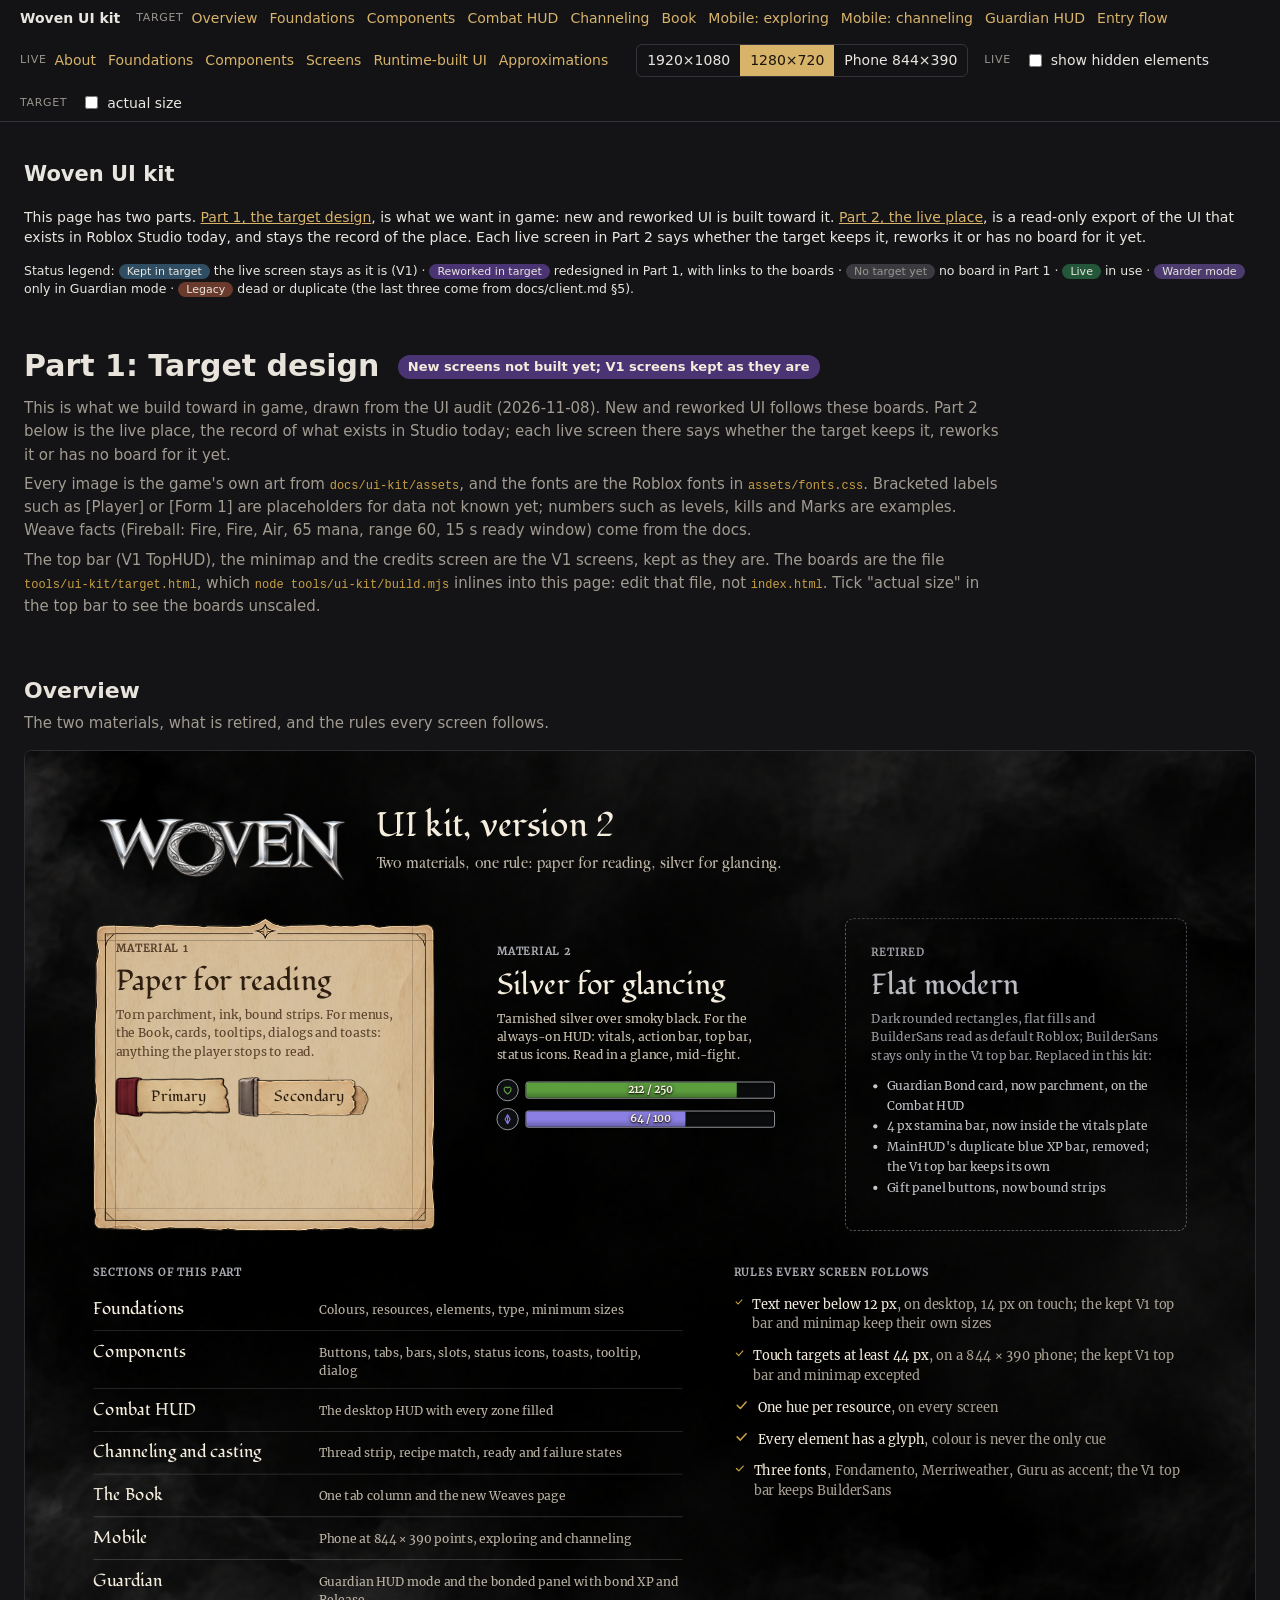
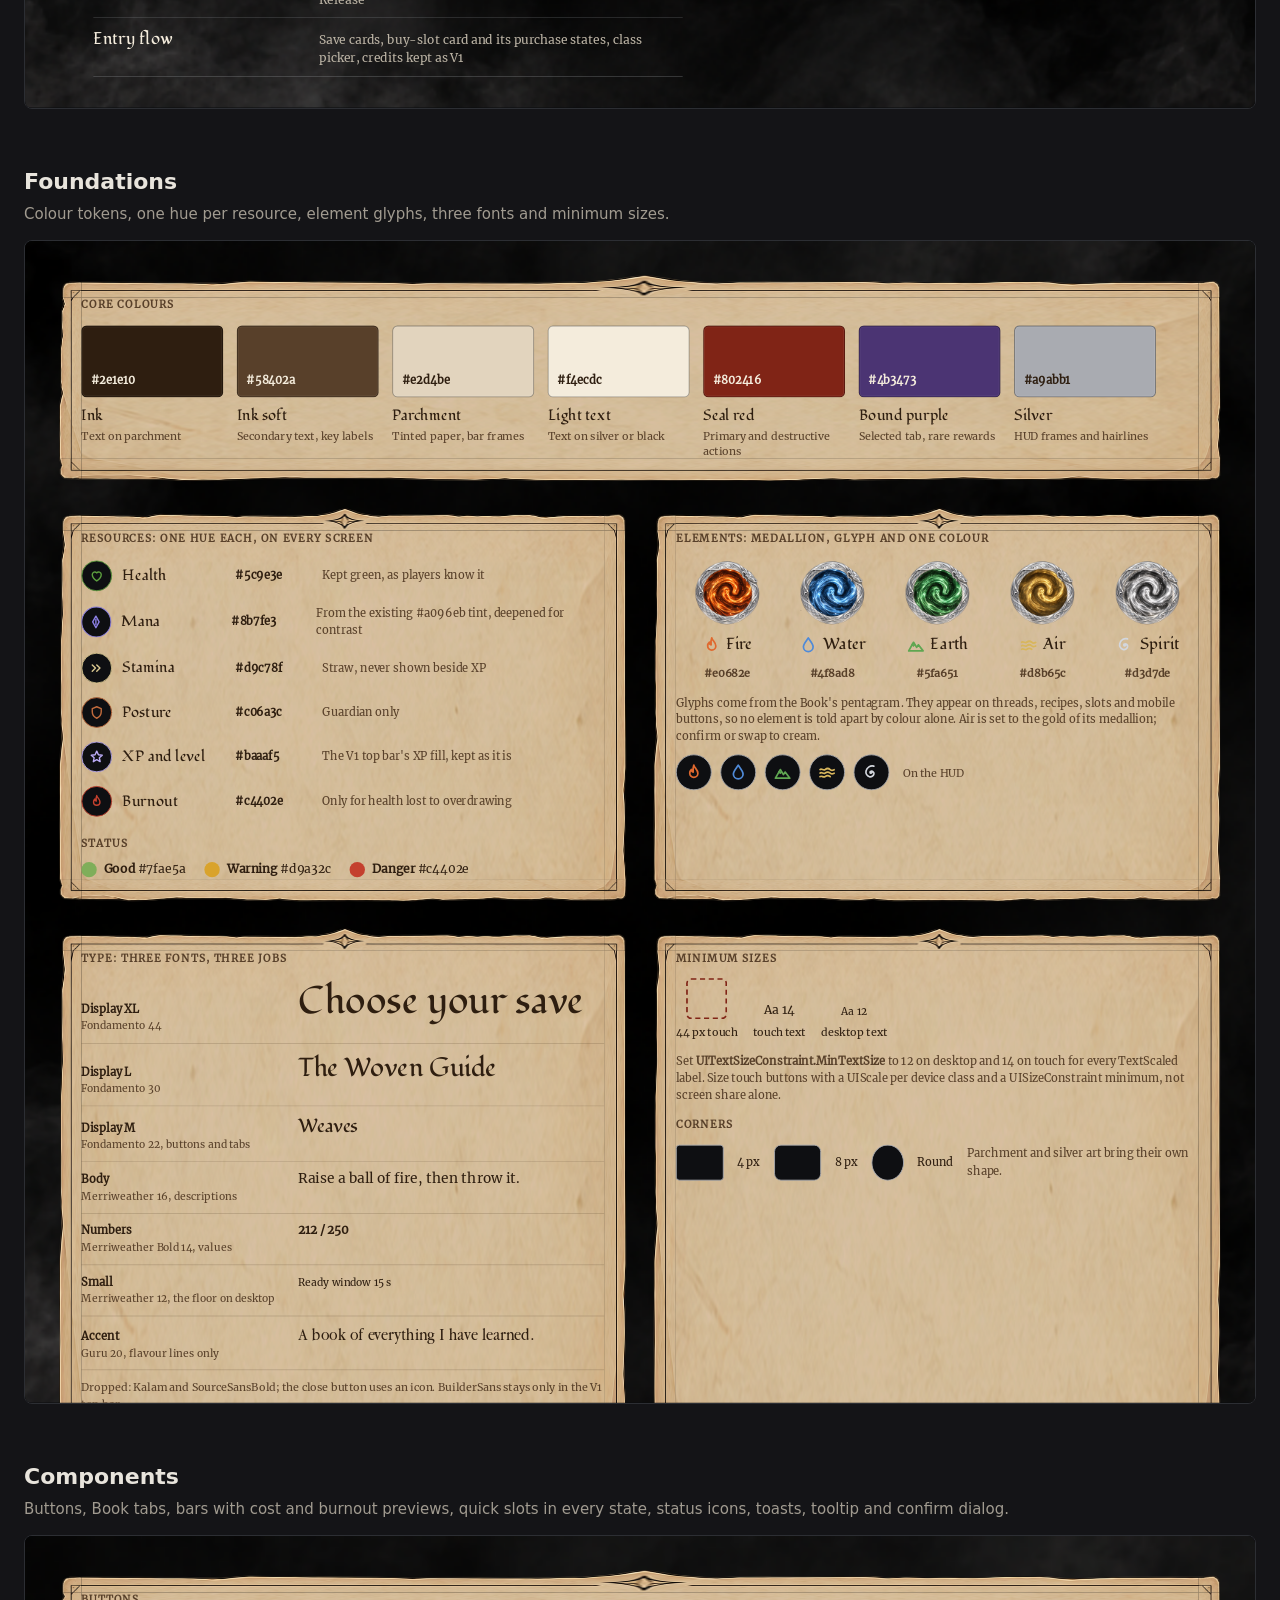
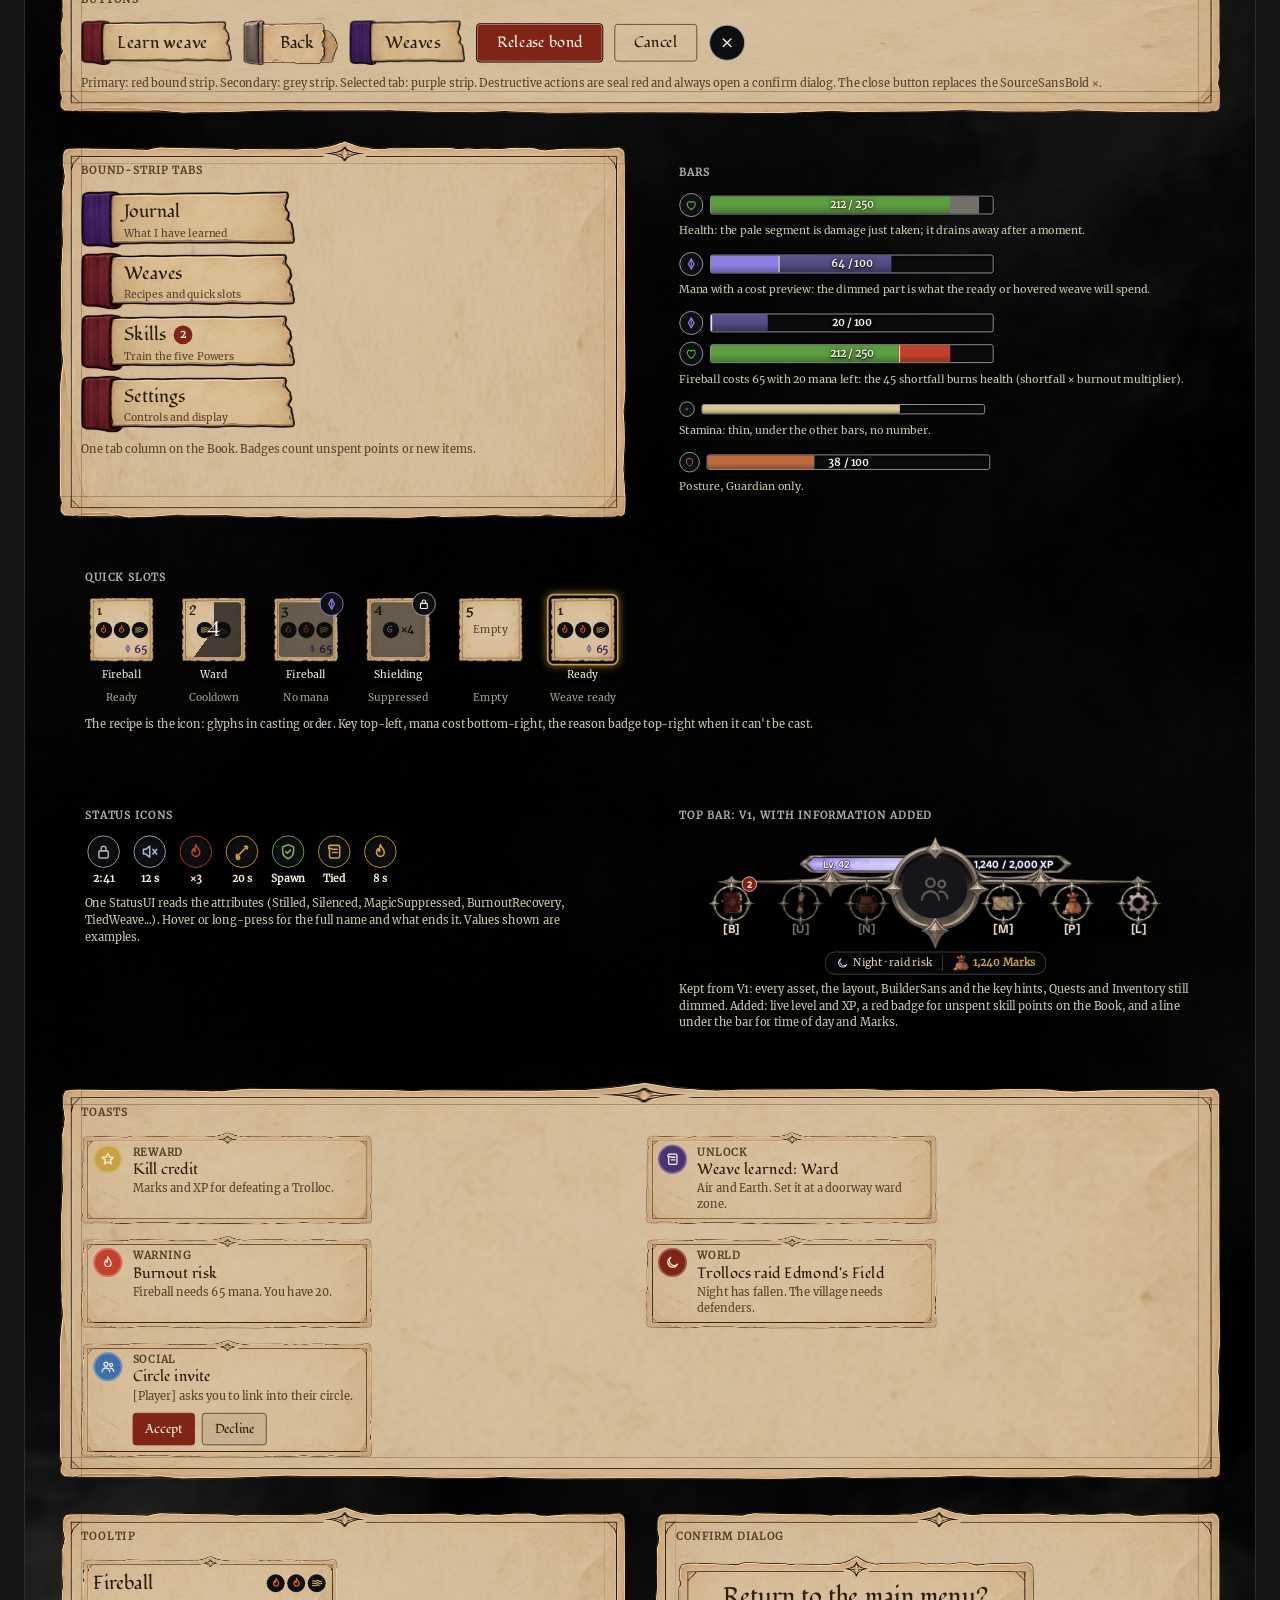
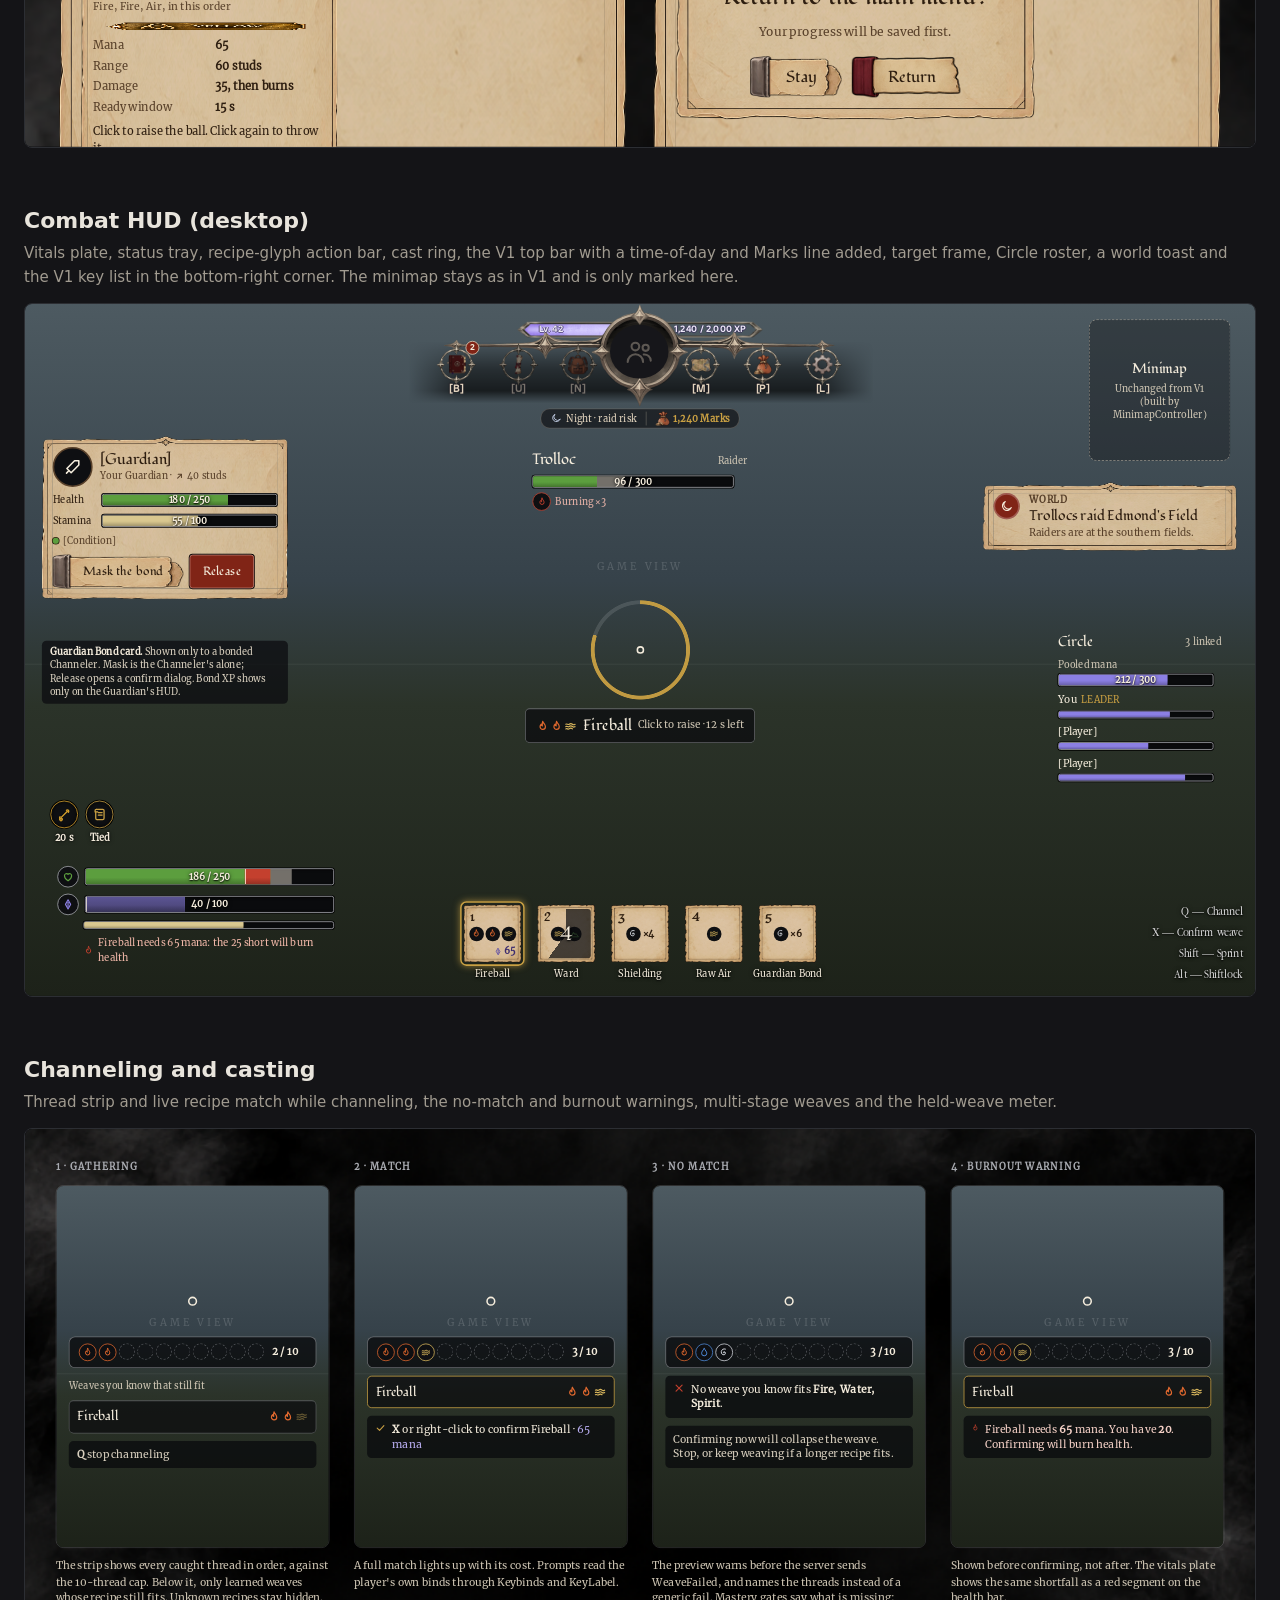
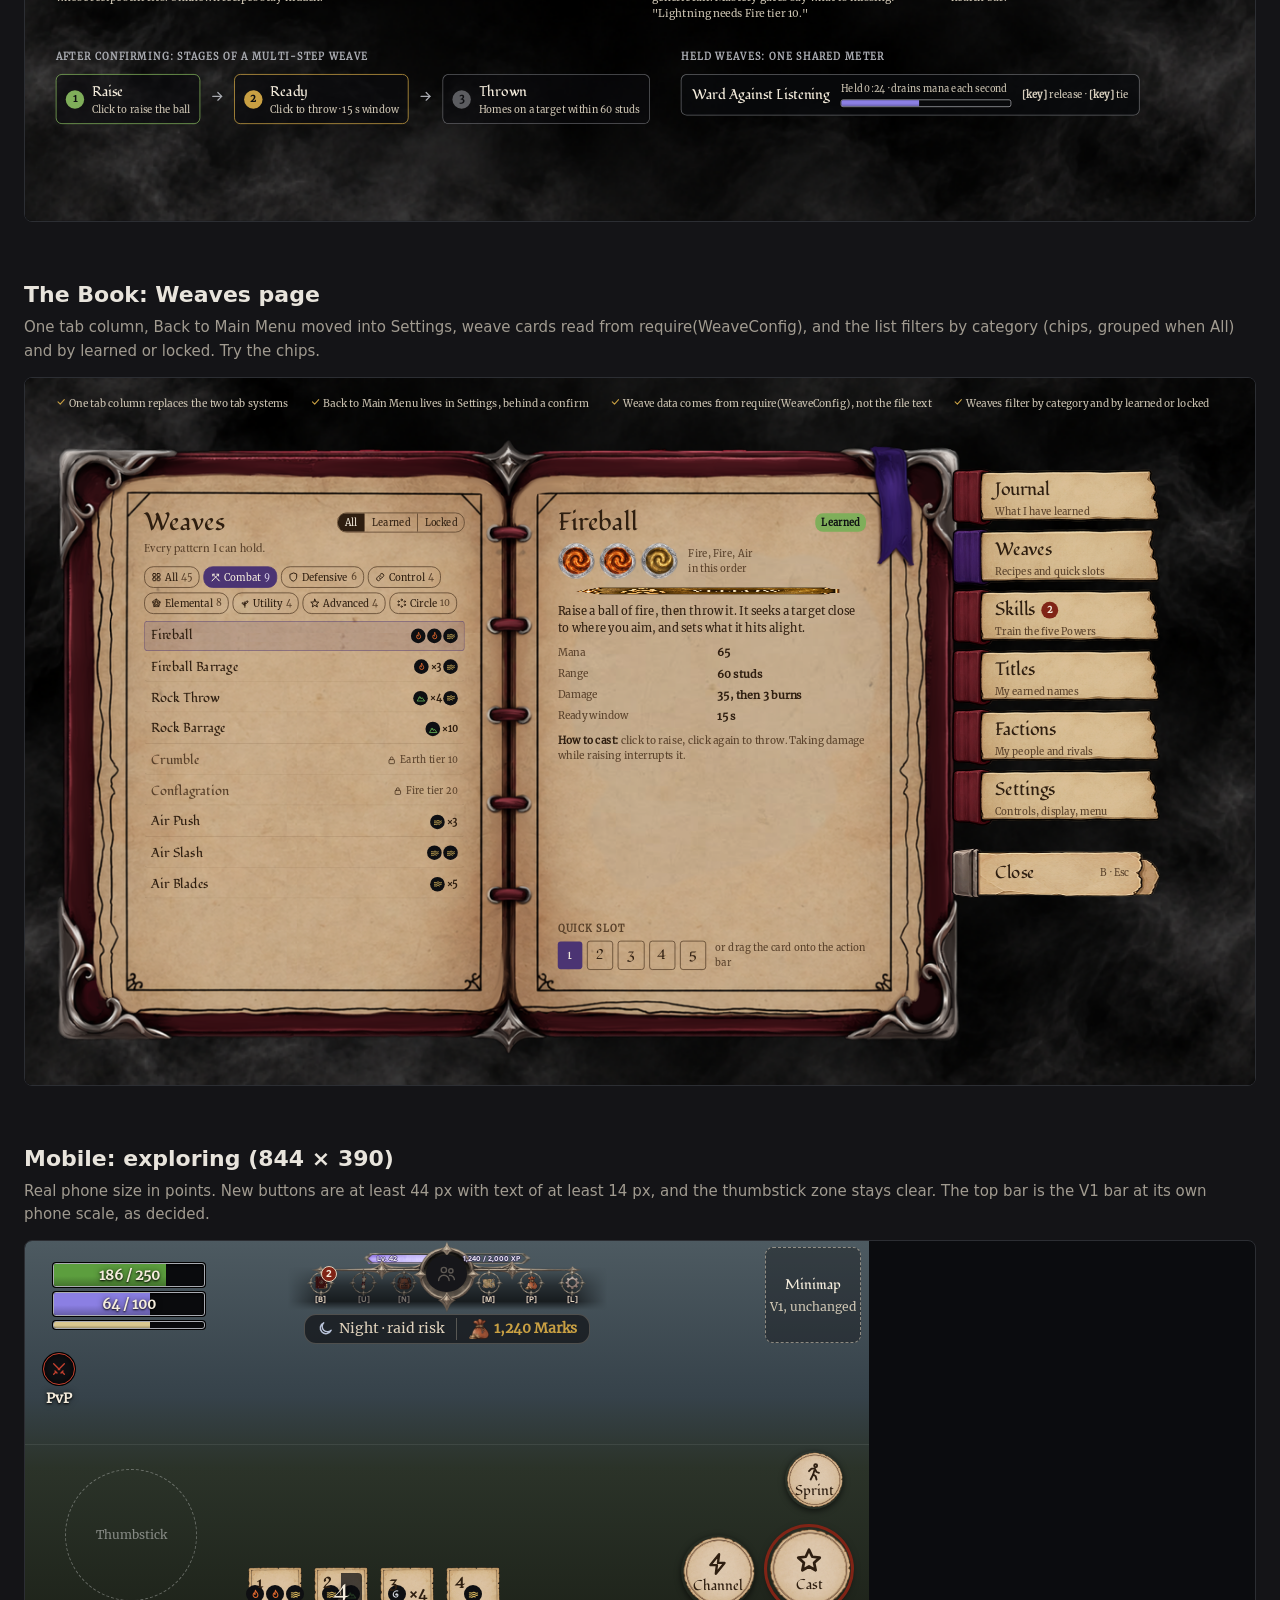
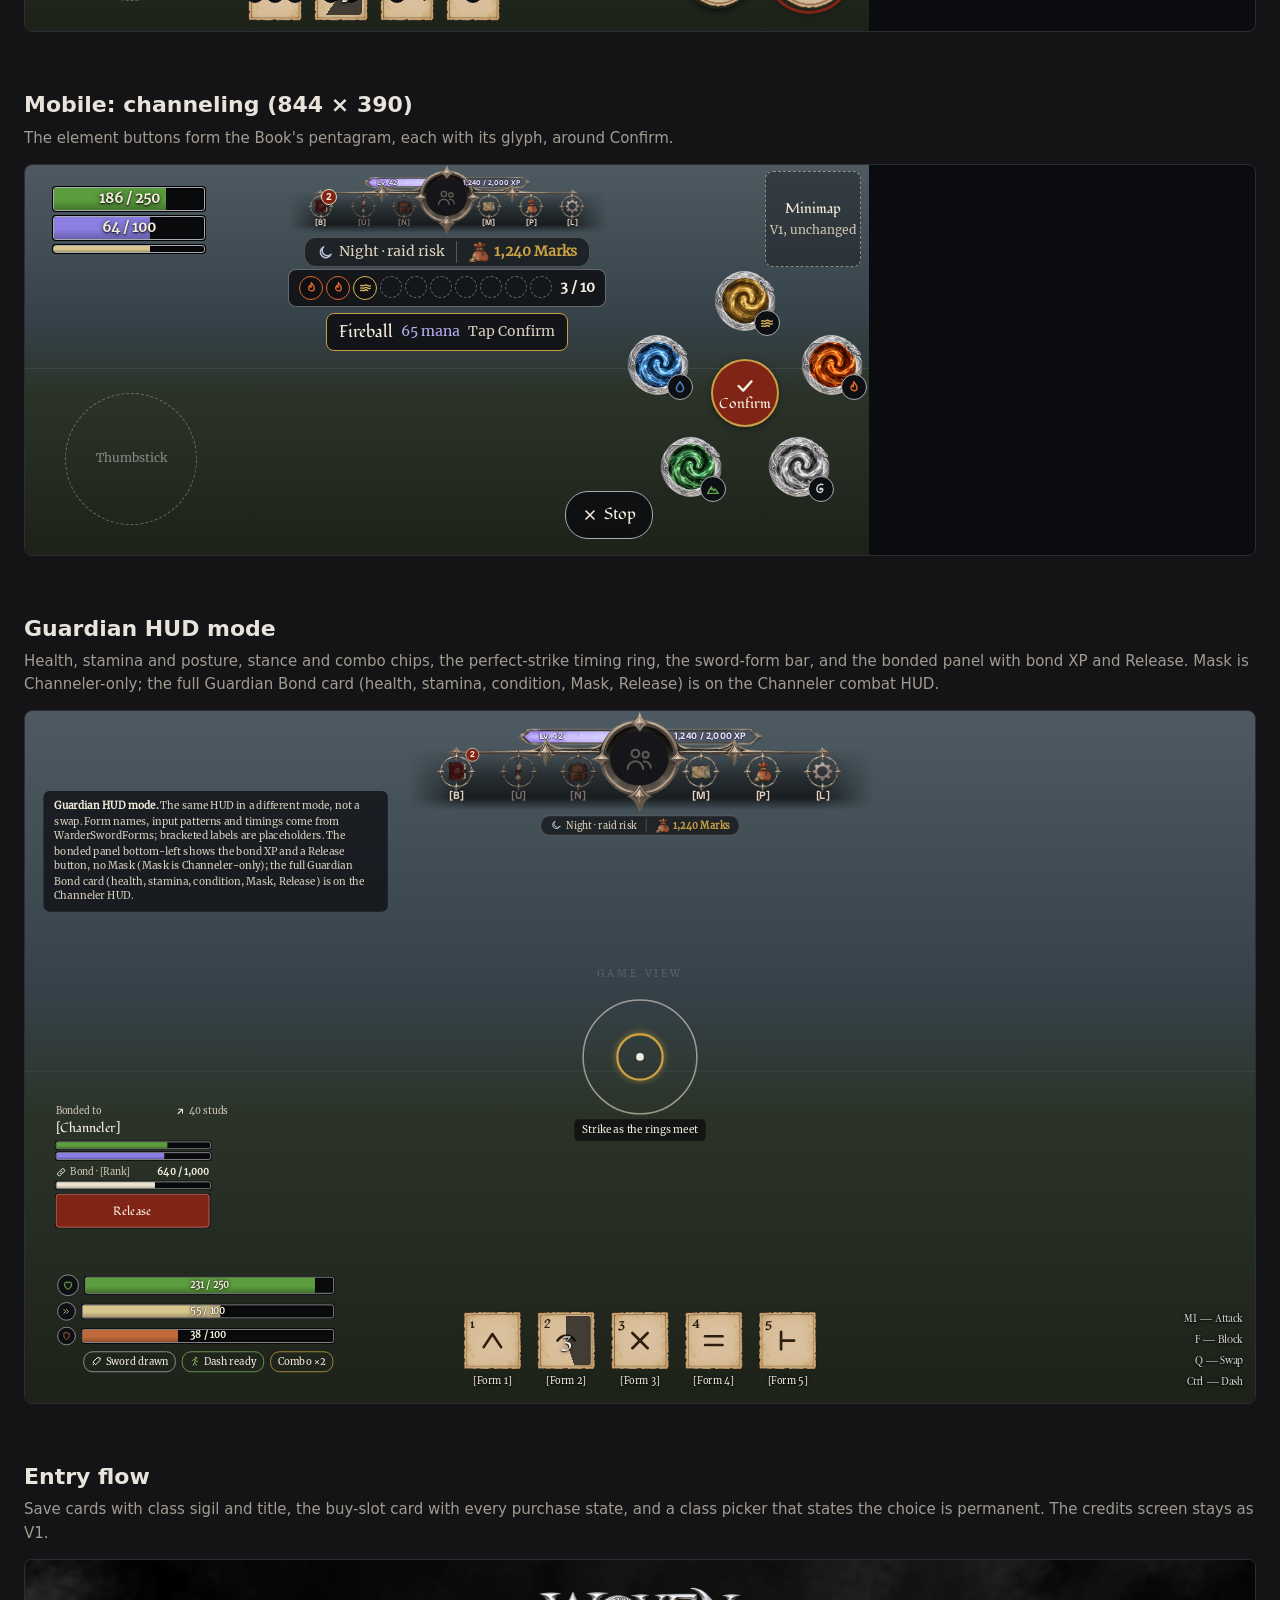
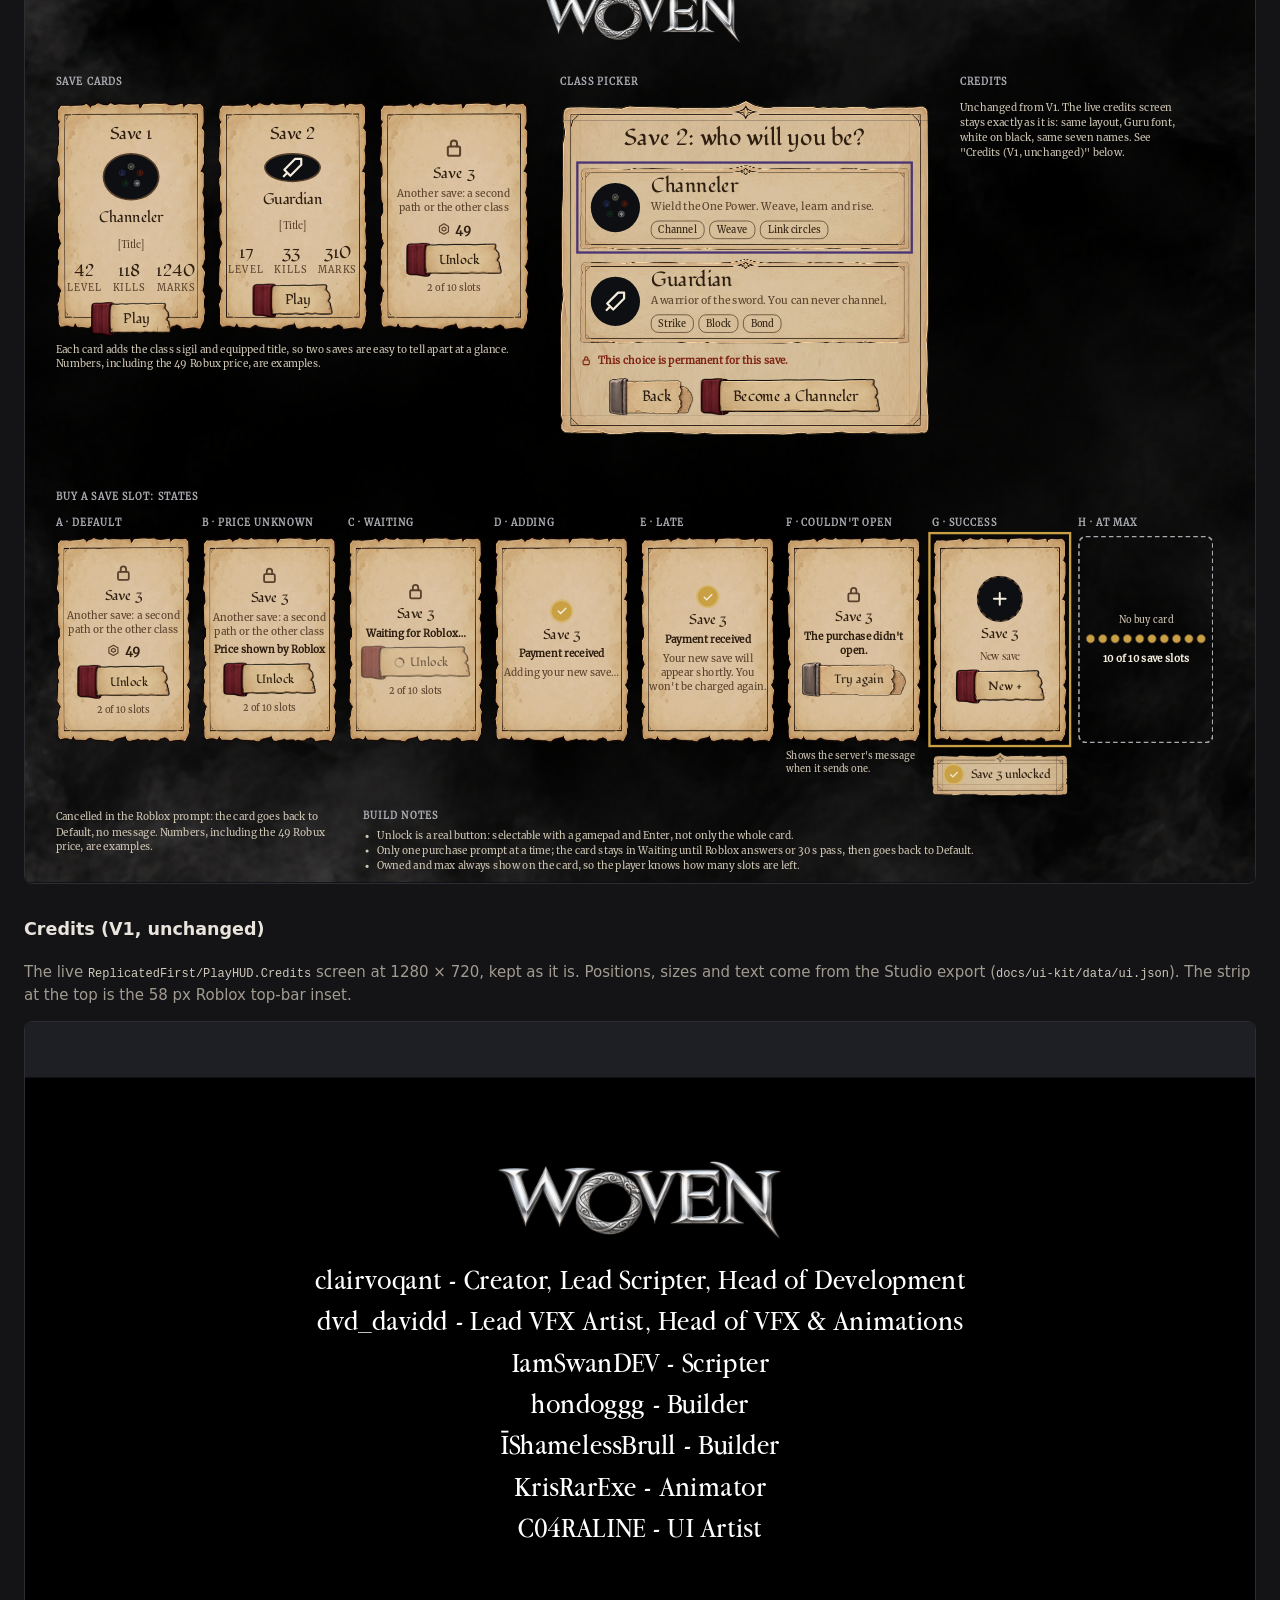
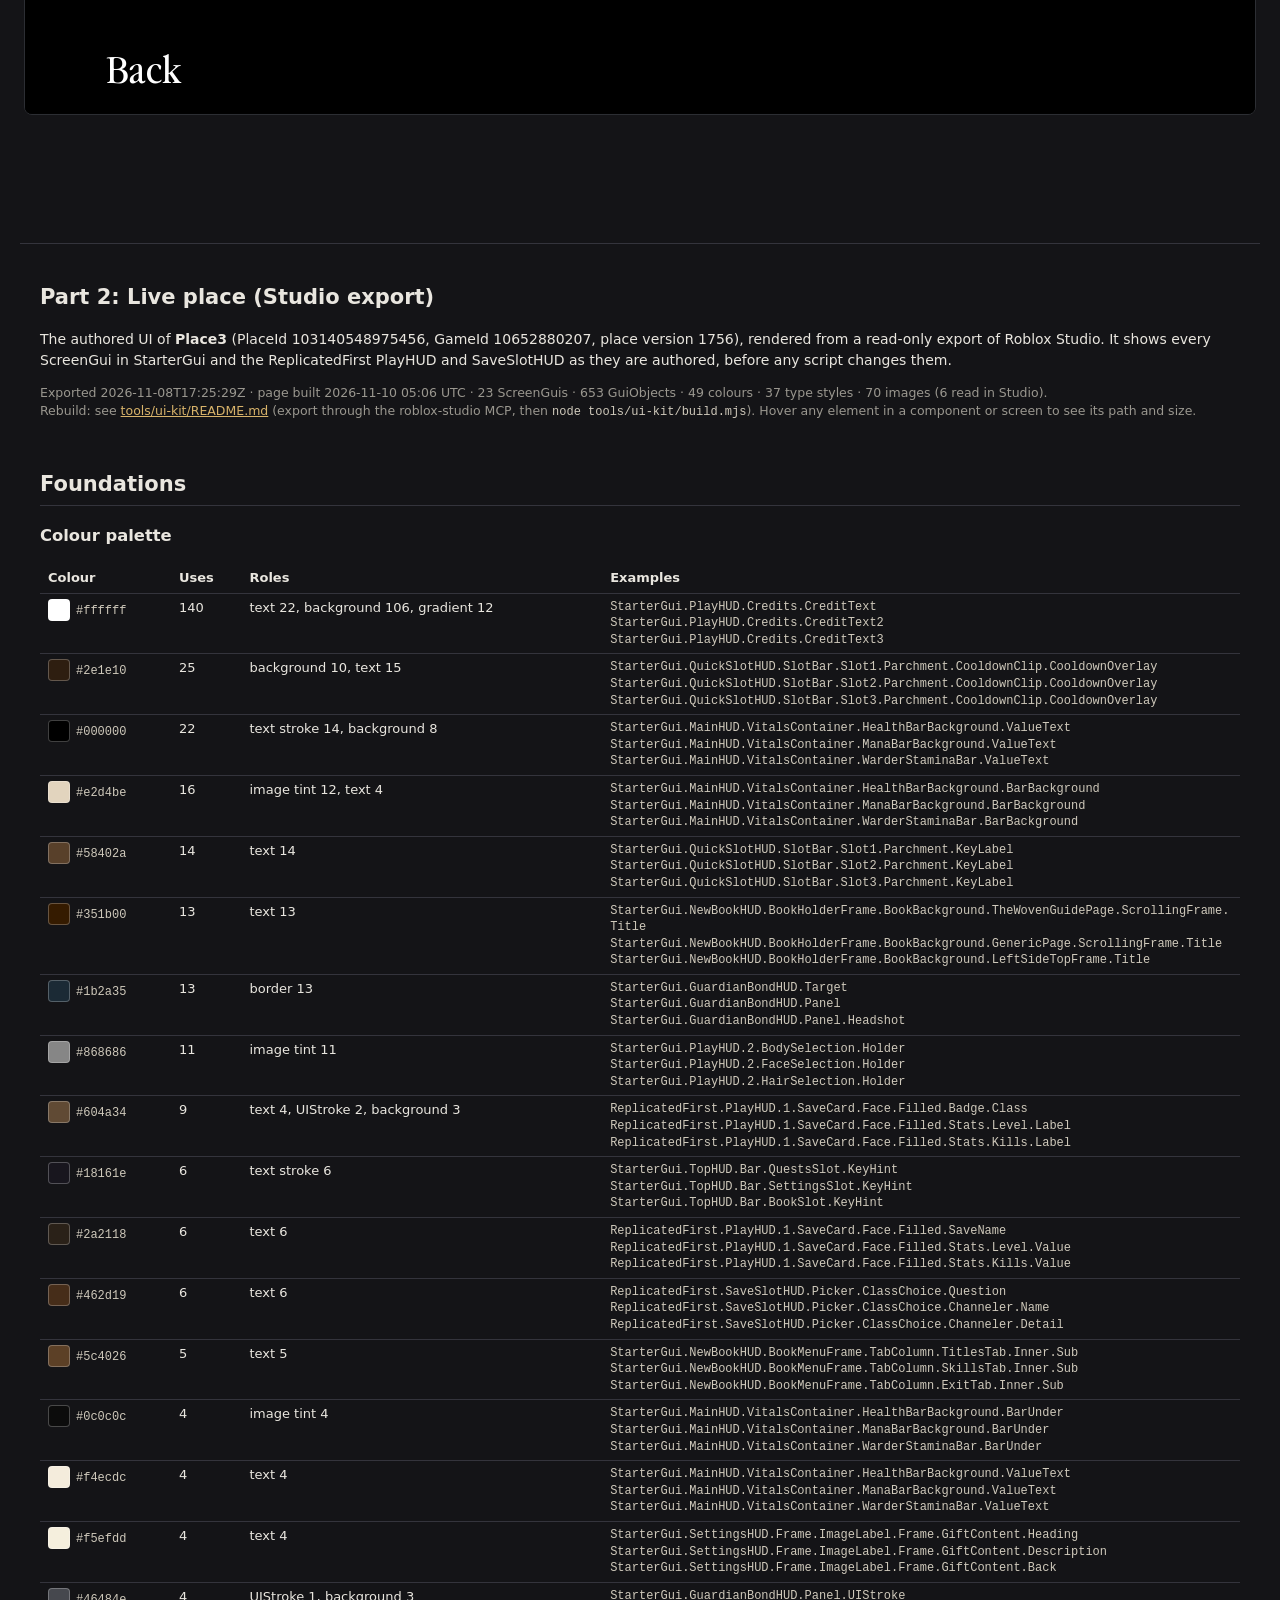
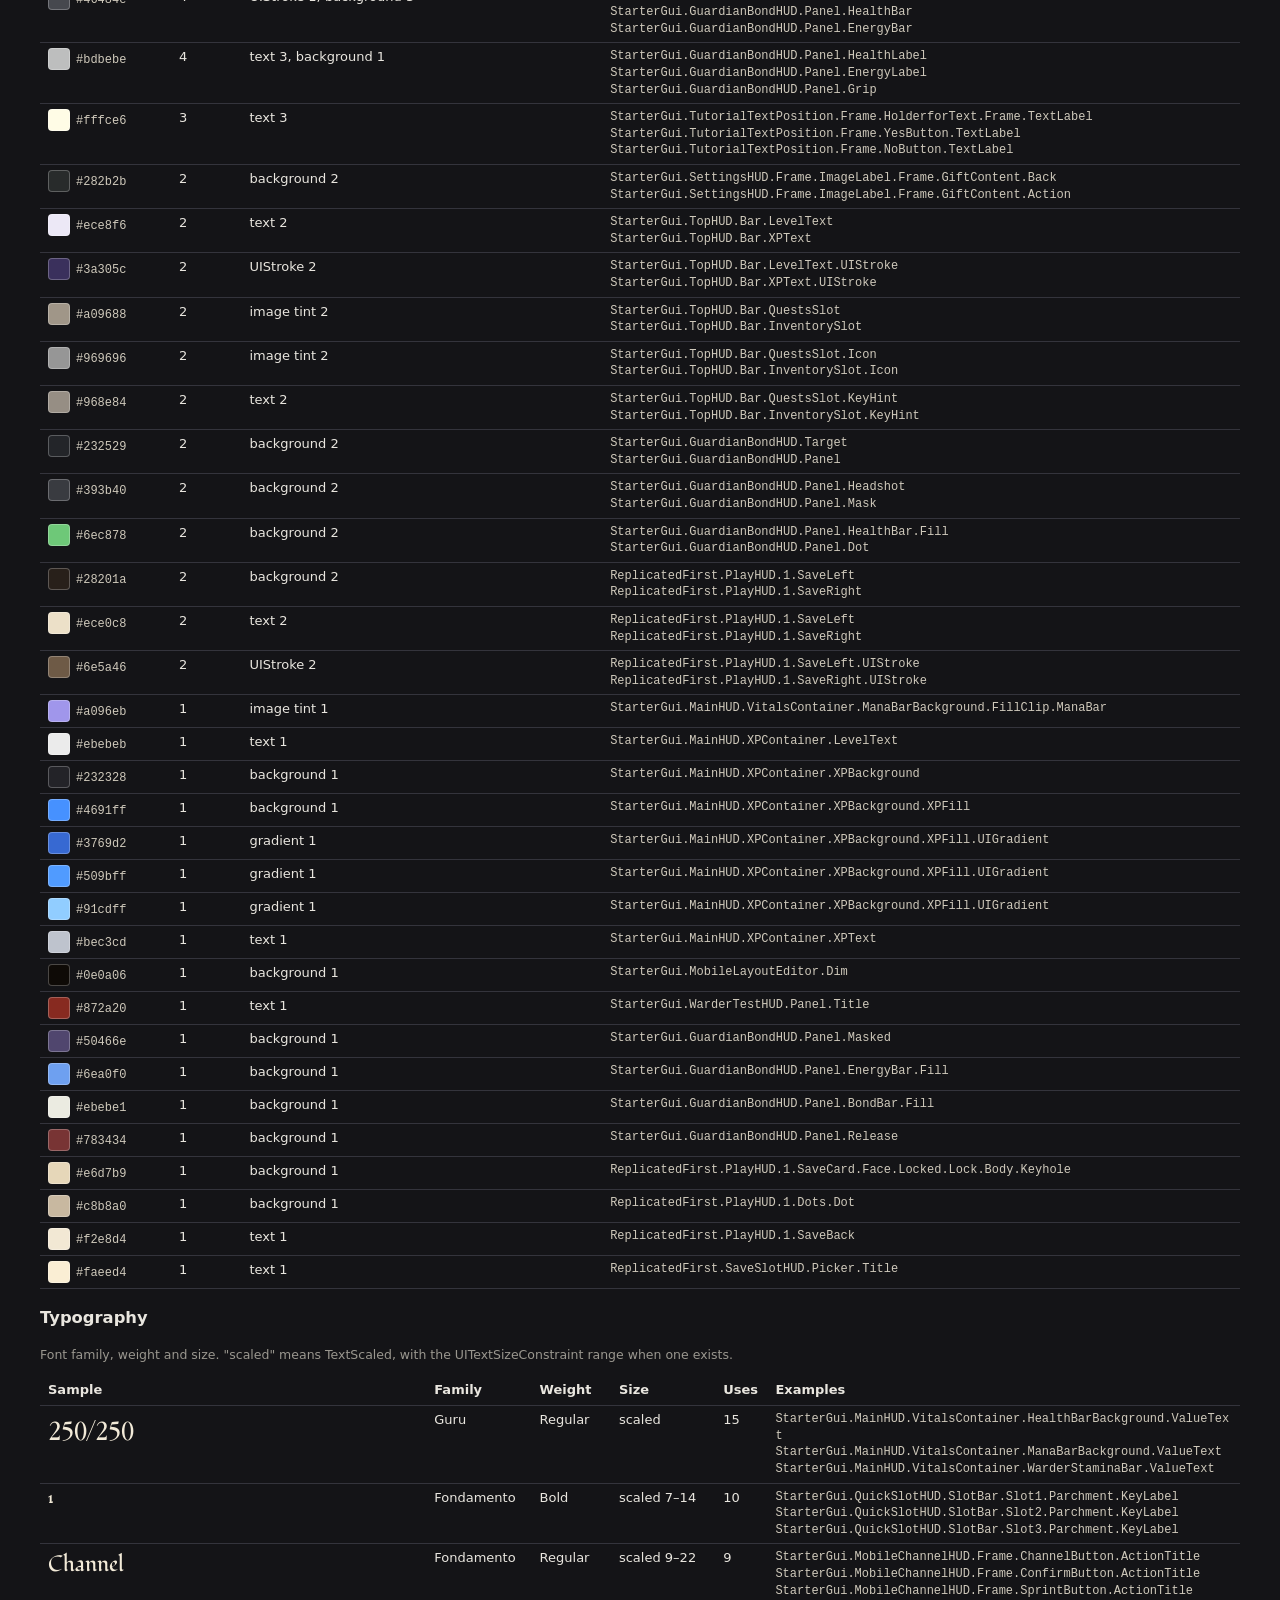
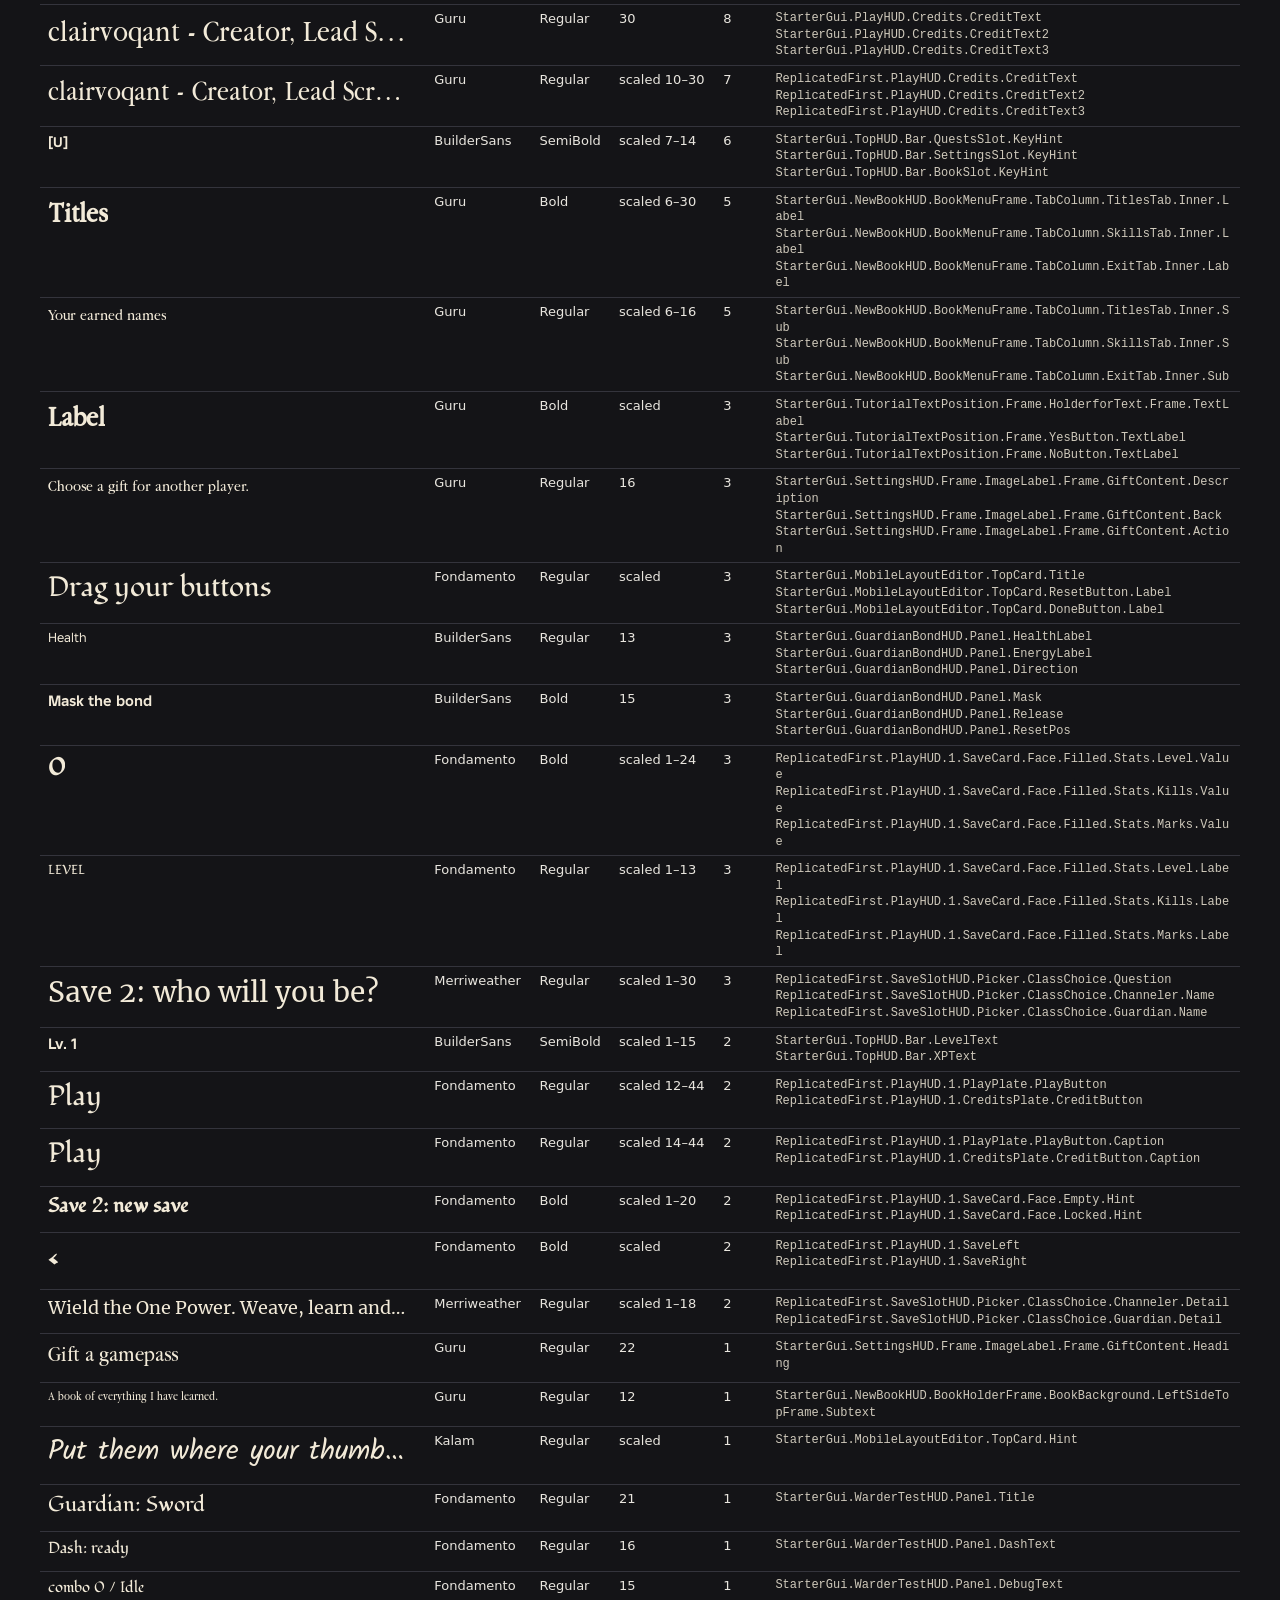
==== commit 70abcf16: "feat(ui): remove silver knot frame from every panel" ====
--- a/docs/ui-kit/index.html
+++ b/docs/ui-kit/index.html
@@ -71,8 +71,8 @@
 #target .btn-red{border-style:solid;border-width:0 18px 0 28px;border-image:url(assets/97760911897294.png) 0 70 0 110 fill stretch}
 #target .btn-purple{border-style:solid;border-width:0 18px 0 28px;border-image:url(assets/71221942296508.png) 0 70 0 110 fill stretch}
 #target .btn-grey{border-style:solid;border-width:0 18px 0 28px;border-image:url(assets/74534951371925.png) 0 70 0 110 fill stretch}
-#target .knot{border-style:solid;border-width:20px;border-image:url(assets/121050680426343.png) 112 fill / 20px stretch}
-#target .knot-sm{border-style:solid;border-width:12px;border-image:url(assets/121050680426343.png) 112 fill / 12px stretch}
+#target .knot{border:20px solid transparent}
+#target .knot-sm{border:12px solid transparent}
 #target .smoke{background:#0b0c0f url(assets/80391937209124.png) center/cover no-repeat}
 #target .bookbg{background:url(assets/book-spread.png) center/100% 100% no-repeat}
 #target .world{background:linear-gradient(180deg,#4d5a61 0%,#36424a 40%,#2b3329 58%,#1d2219 100%)}
@@ -704,7 +704,7 @@
 <div id="live">
 <section id="header"><h1>Part 2: Live place (Studio export)</h1>
 <p>The authored UI of <b>Place3</b> (PlaceId 103140548975456, GameId 10652880207, place version 1756), rendered from a read-only export of Roblox Studio. It shows every ScreenGui in StarterGui and the ReplicatedFirst PlayHUD and SaveSlotHUD as they are authored, before any script changes them.</p>
-<p class="small muted">Exported 2026-11-08T17:25:29Z · page built 2026-11-10 03:11 UTC · 23 ScreenGuis · 653 GuiObjects · 49 colours · 37 type styles · 70 images (6 read in Studio).<br>
+<p class="small muted">Exported 2026-11-08T17:25:29Z · page built 2026-11-10 05:06 UTC · 23 ScreenGuis · 653 GuiObjects · 49 colours · 37 type styles · 70 images (6 read in Studio).<br>
 
 Rebuild: see <a href="../../tools/ui-kit/README.md">tools/ui-kit/README.md</a> (export through the roblox-studio MCP, then <code>node tools/ui-kit/build.mjs</code>). Hover any element in a component or screen to see its path and size.</p></section>
 
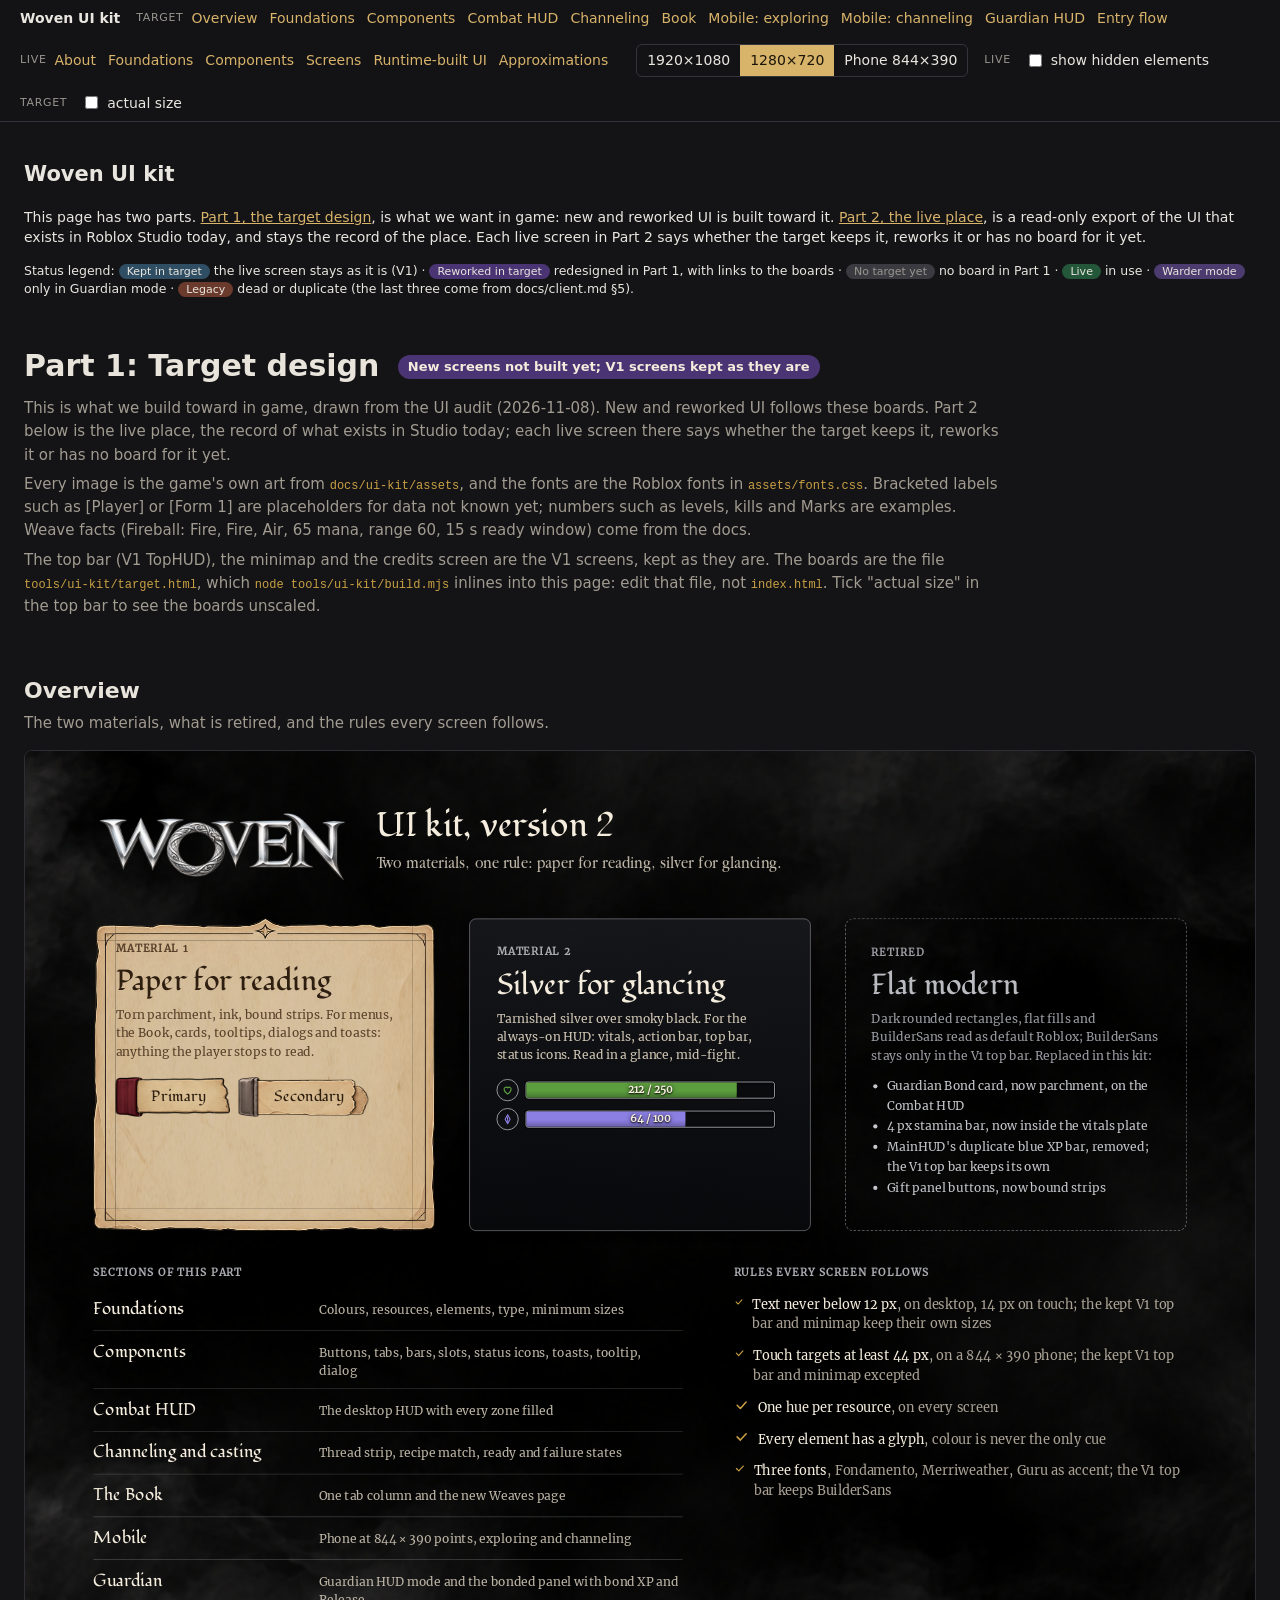
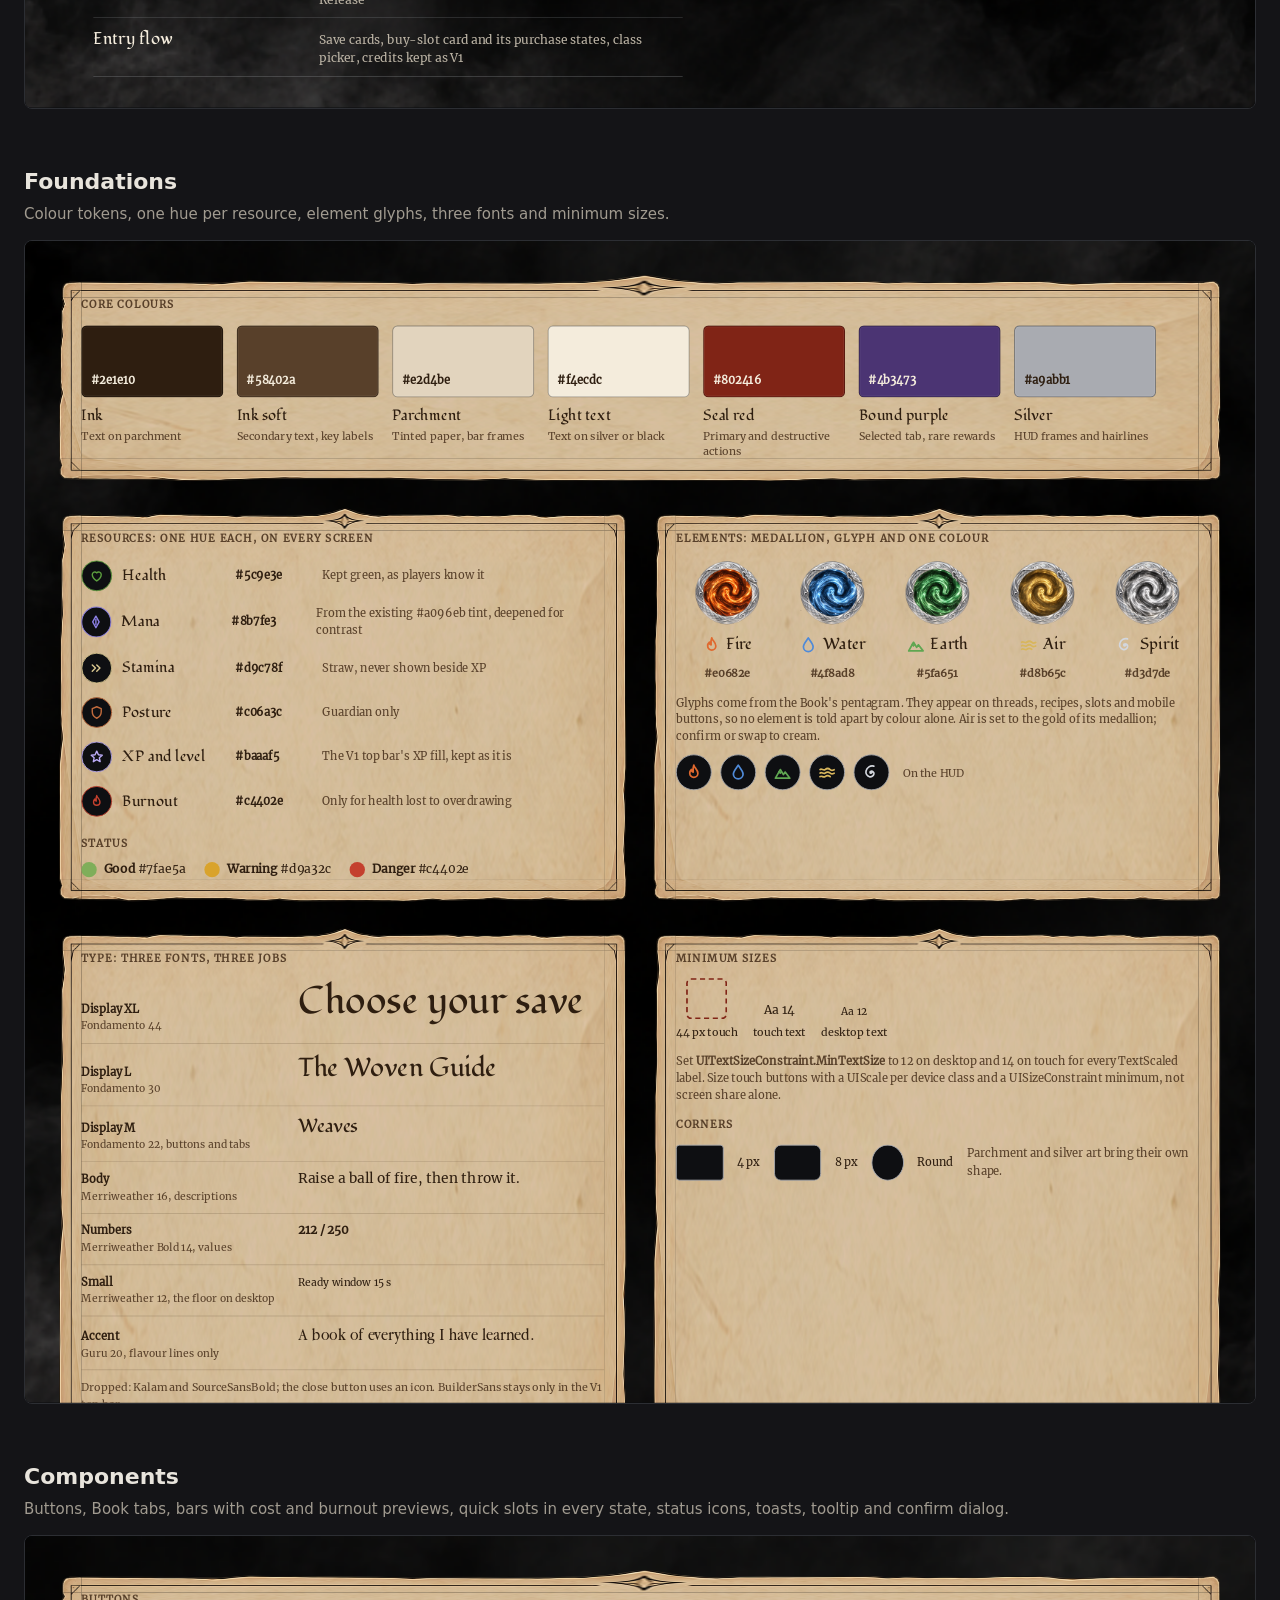
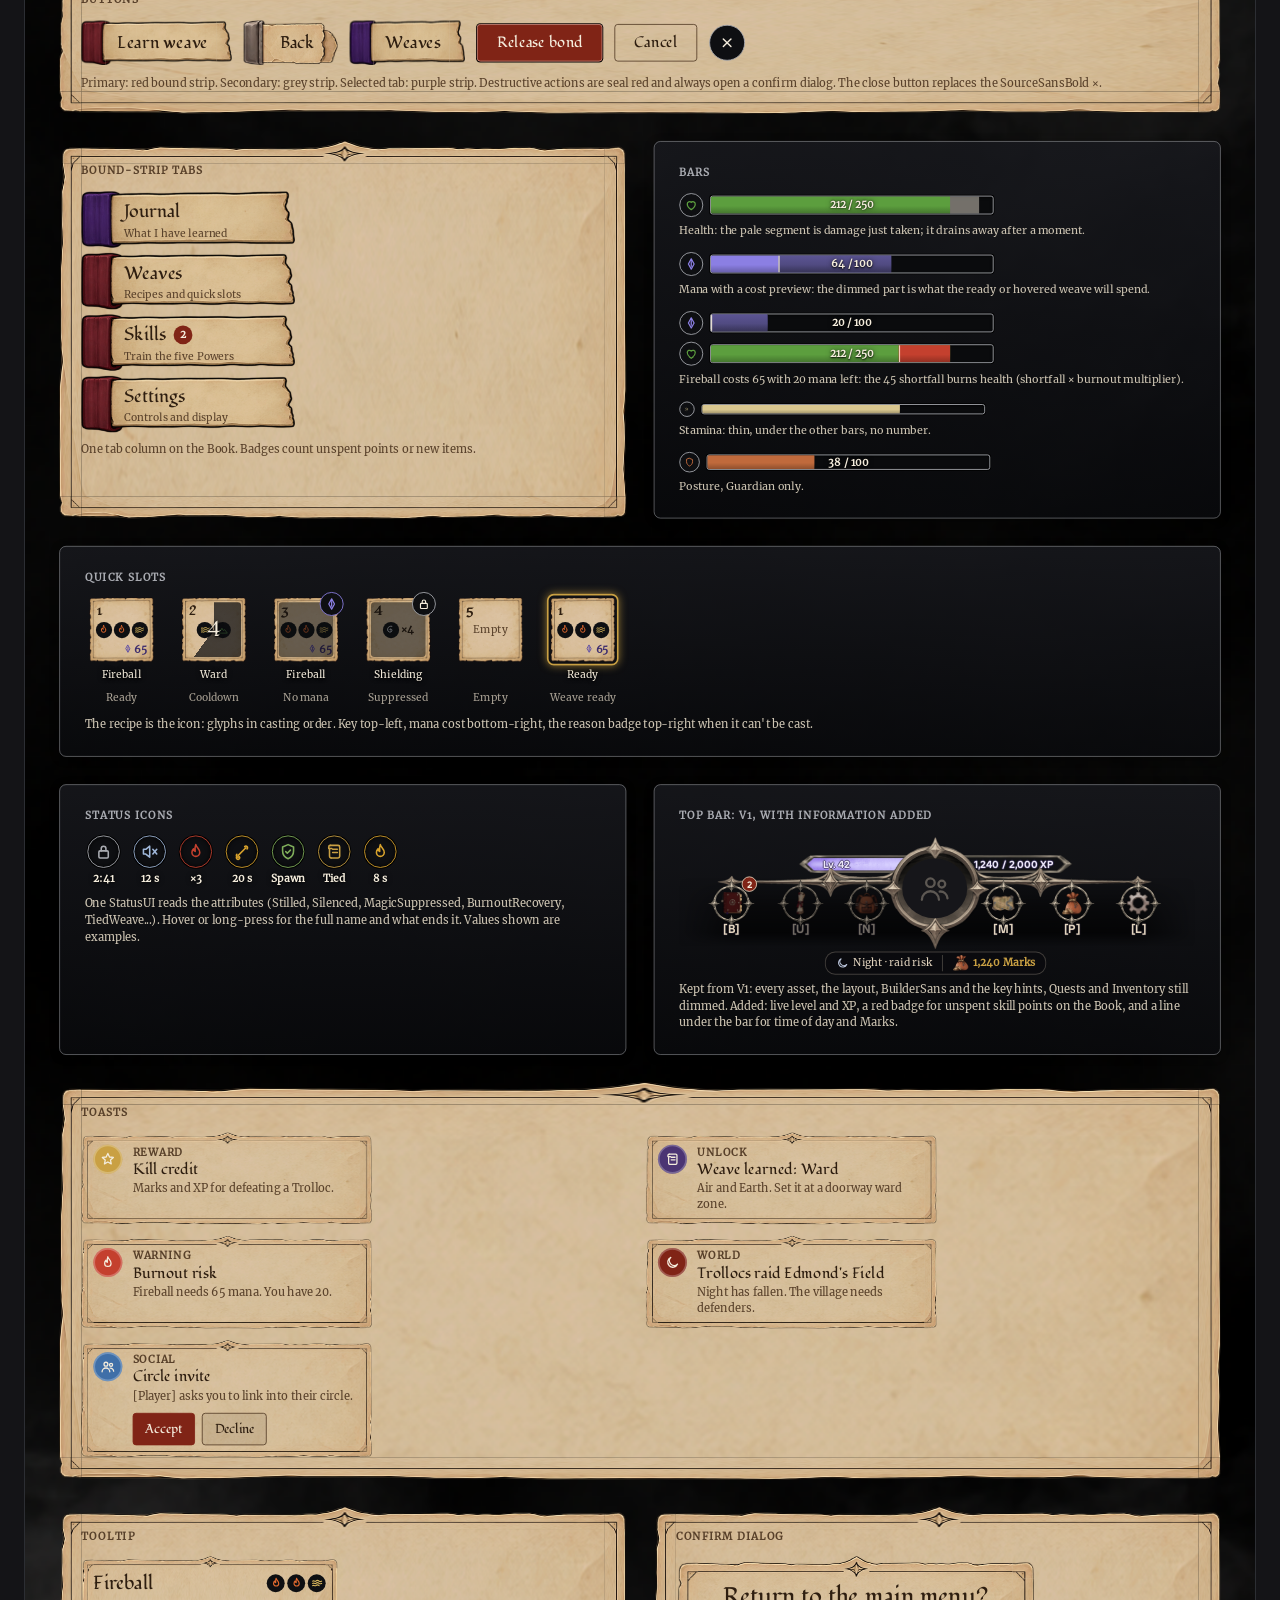
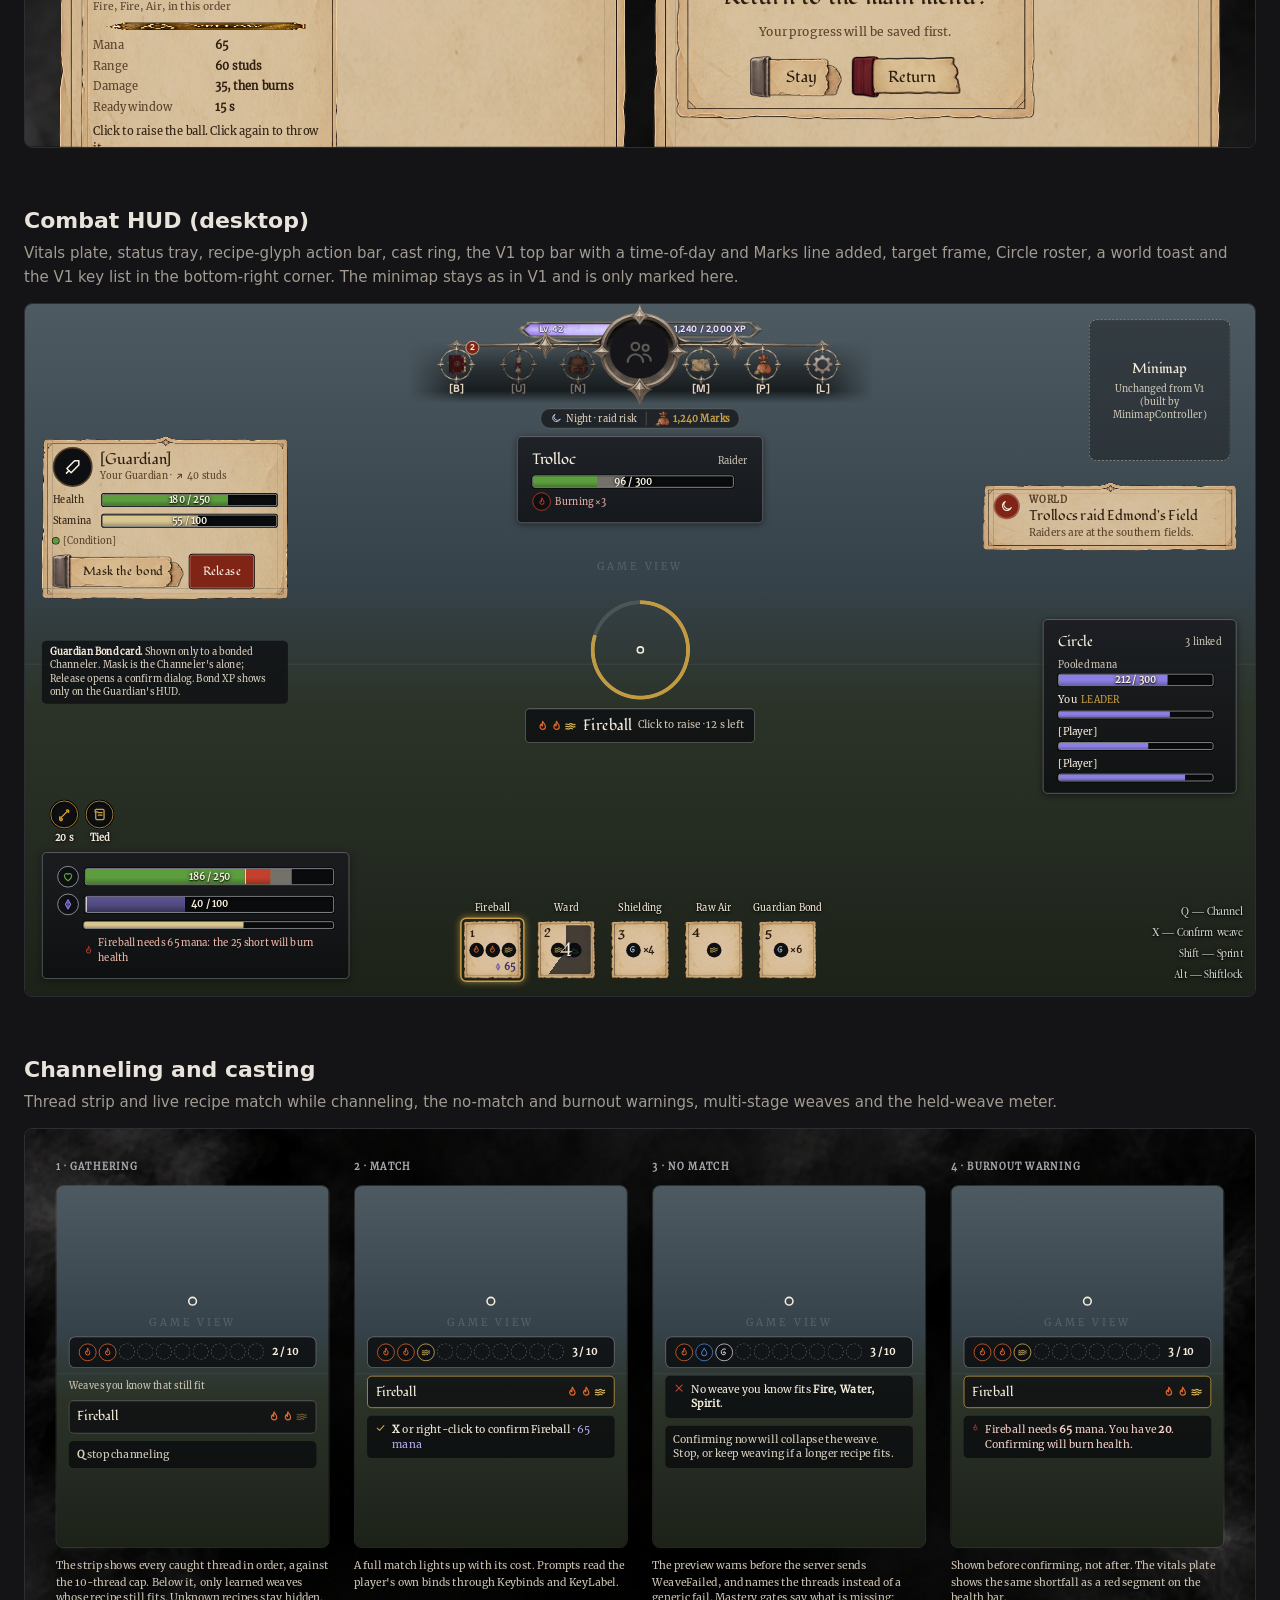
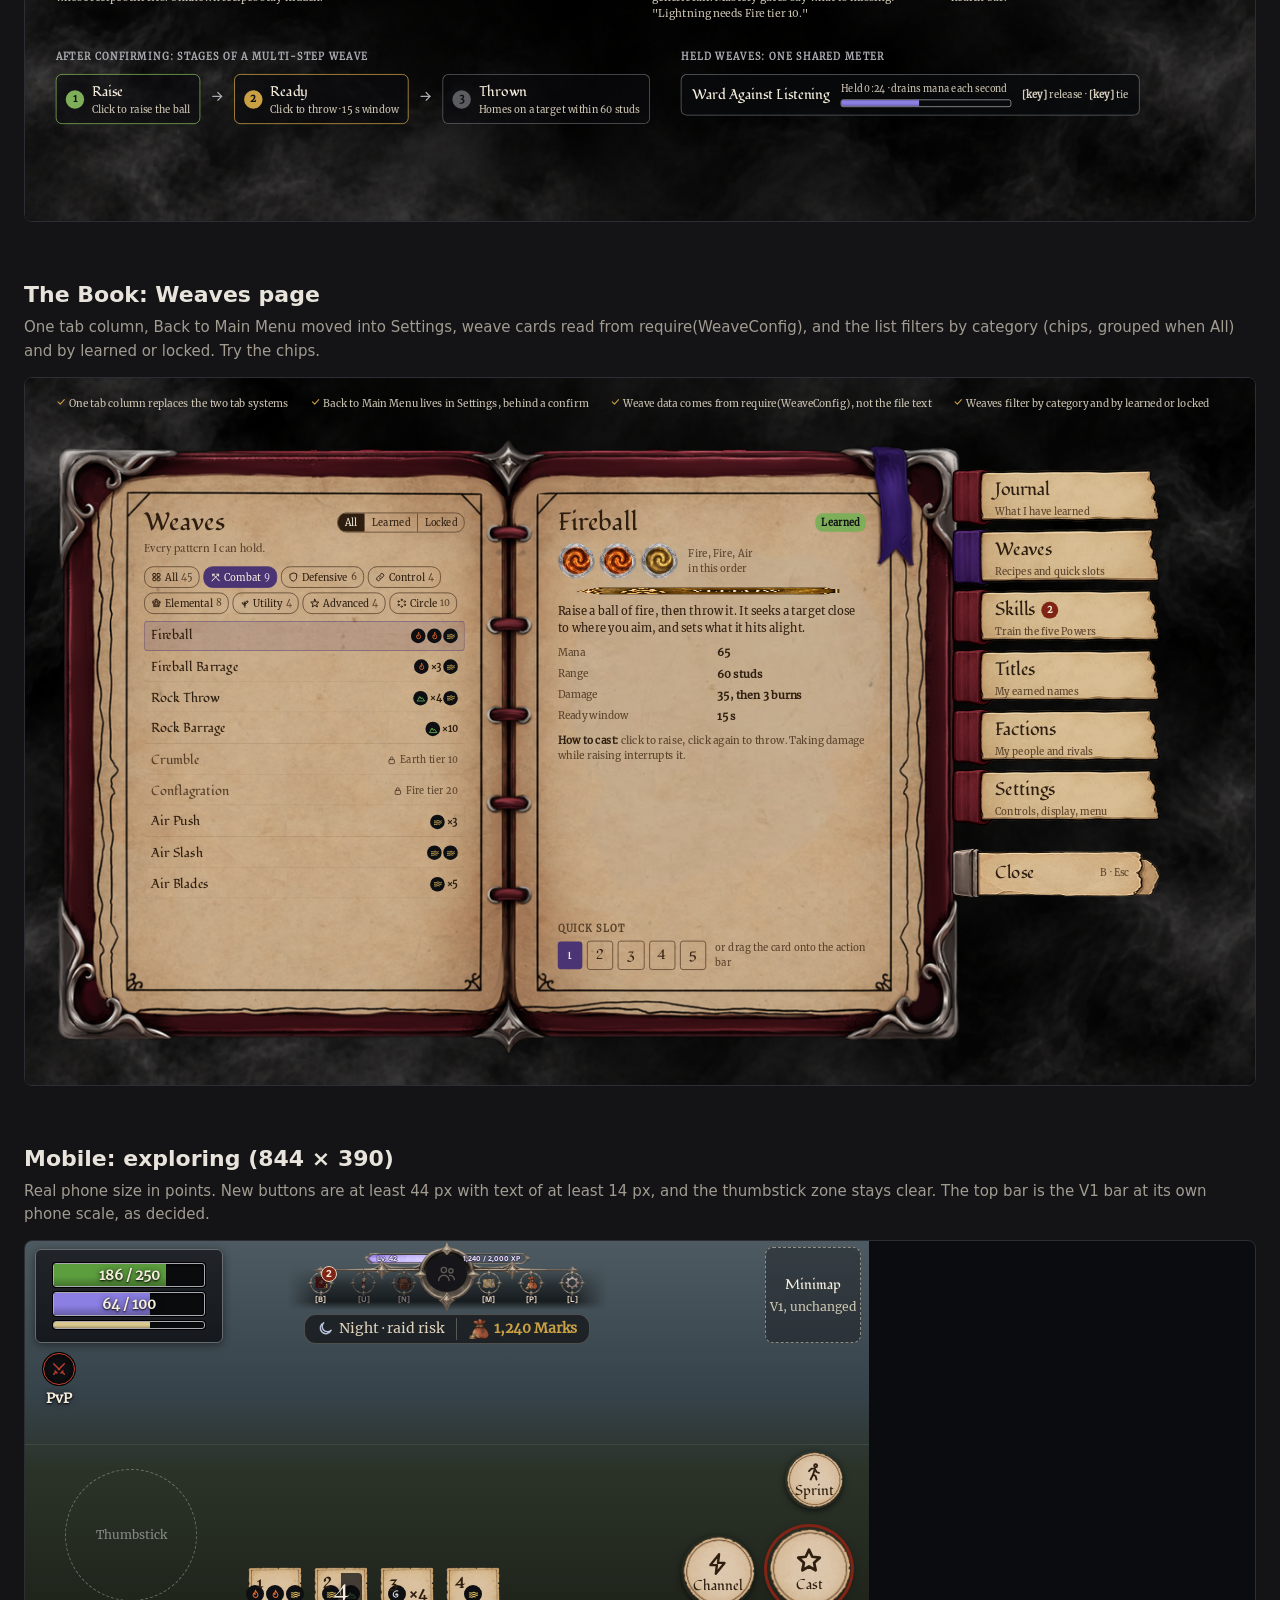
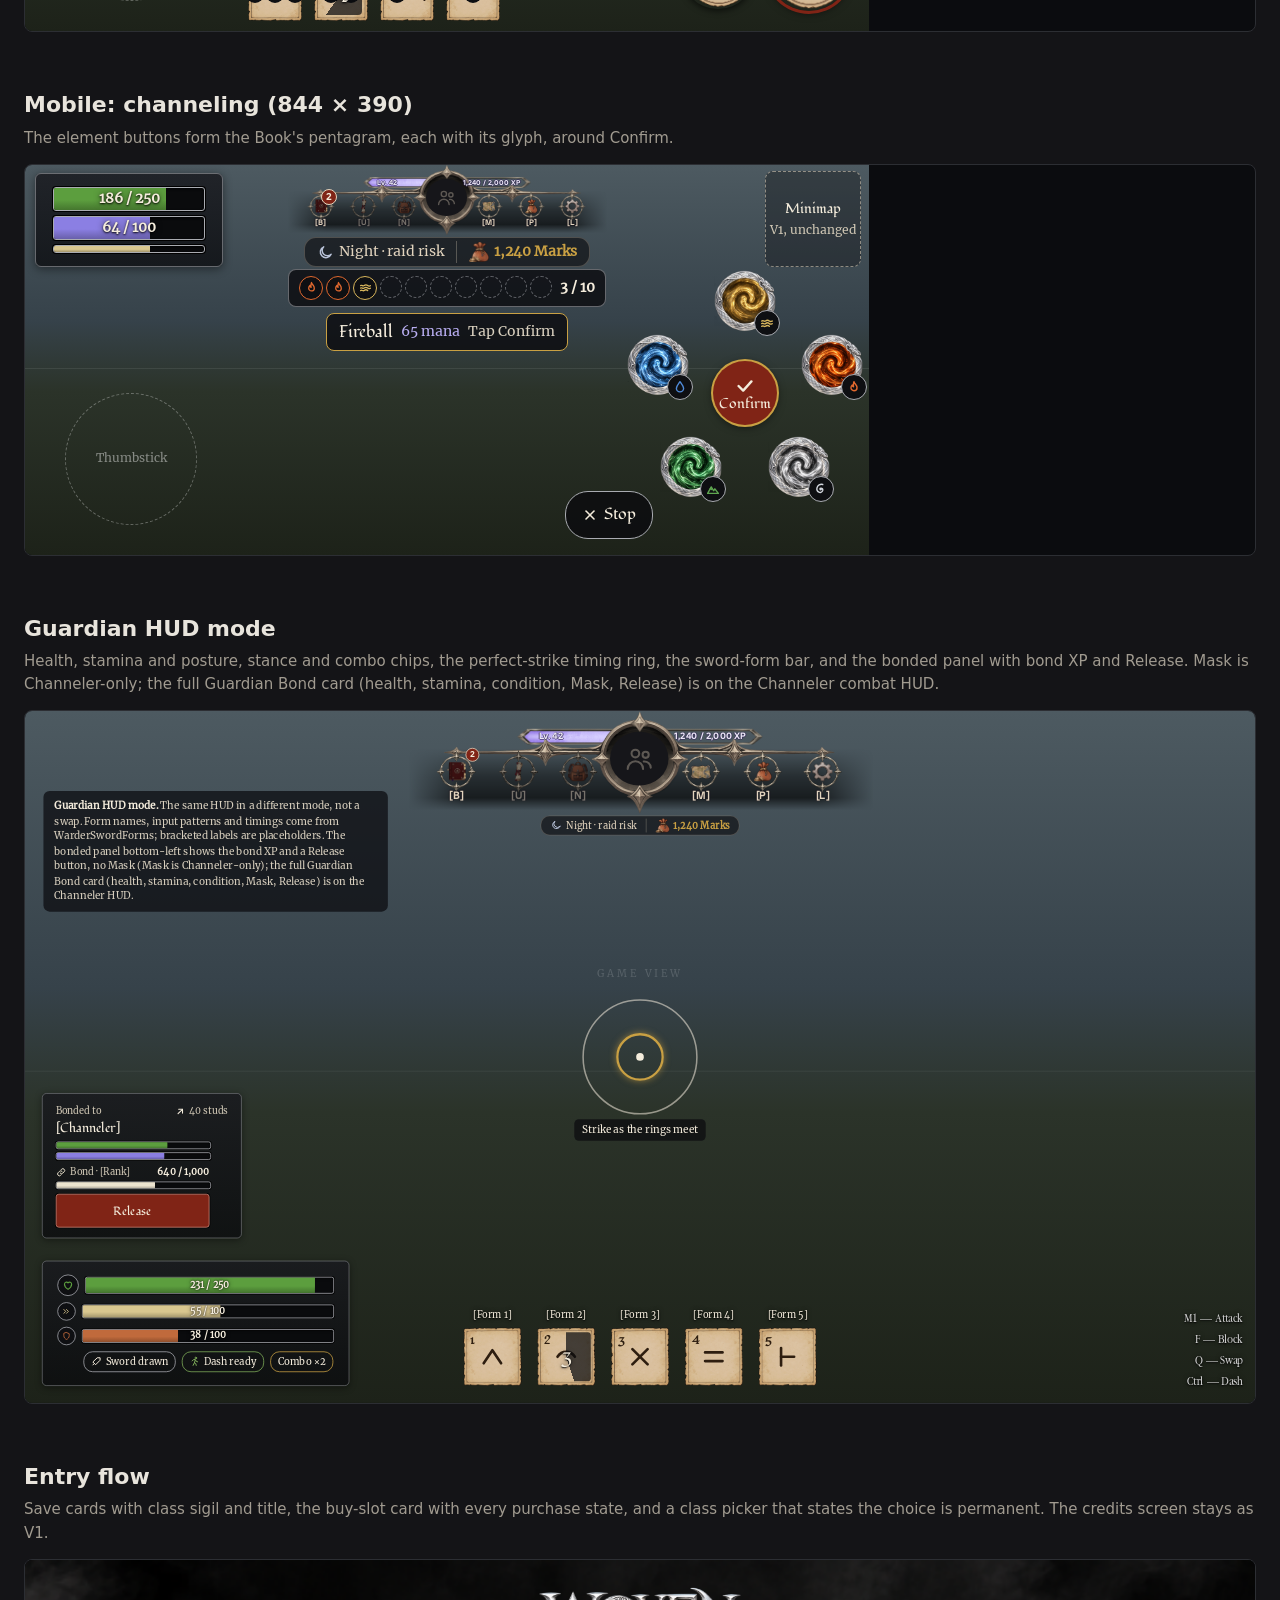
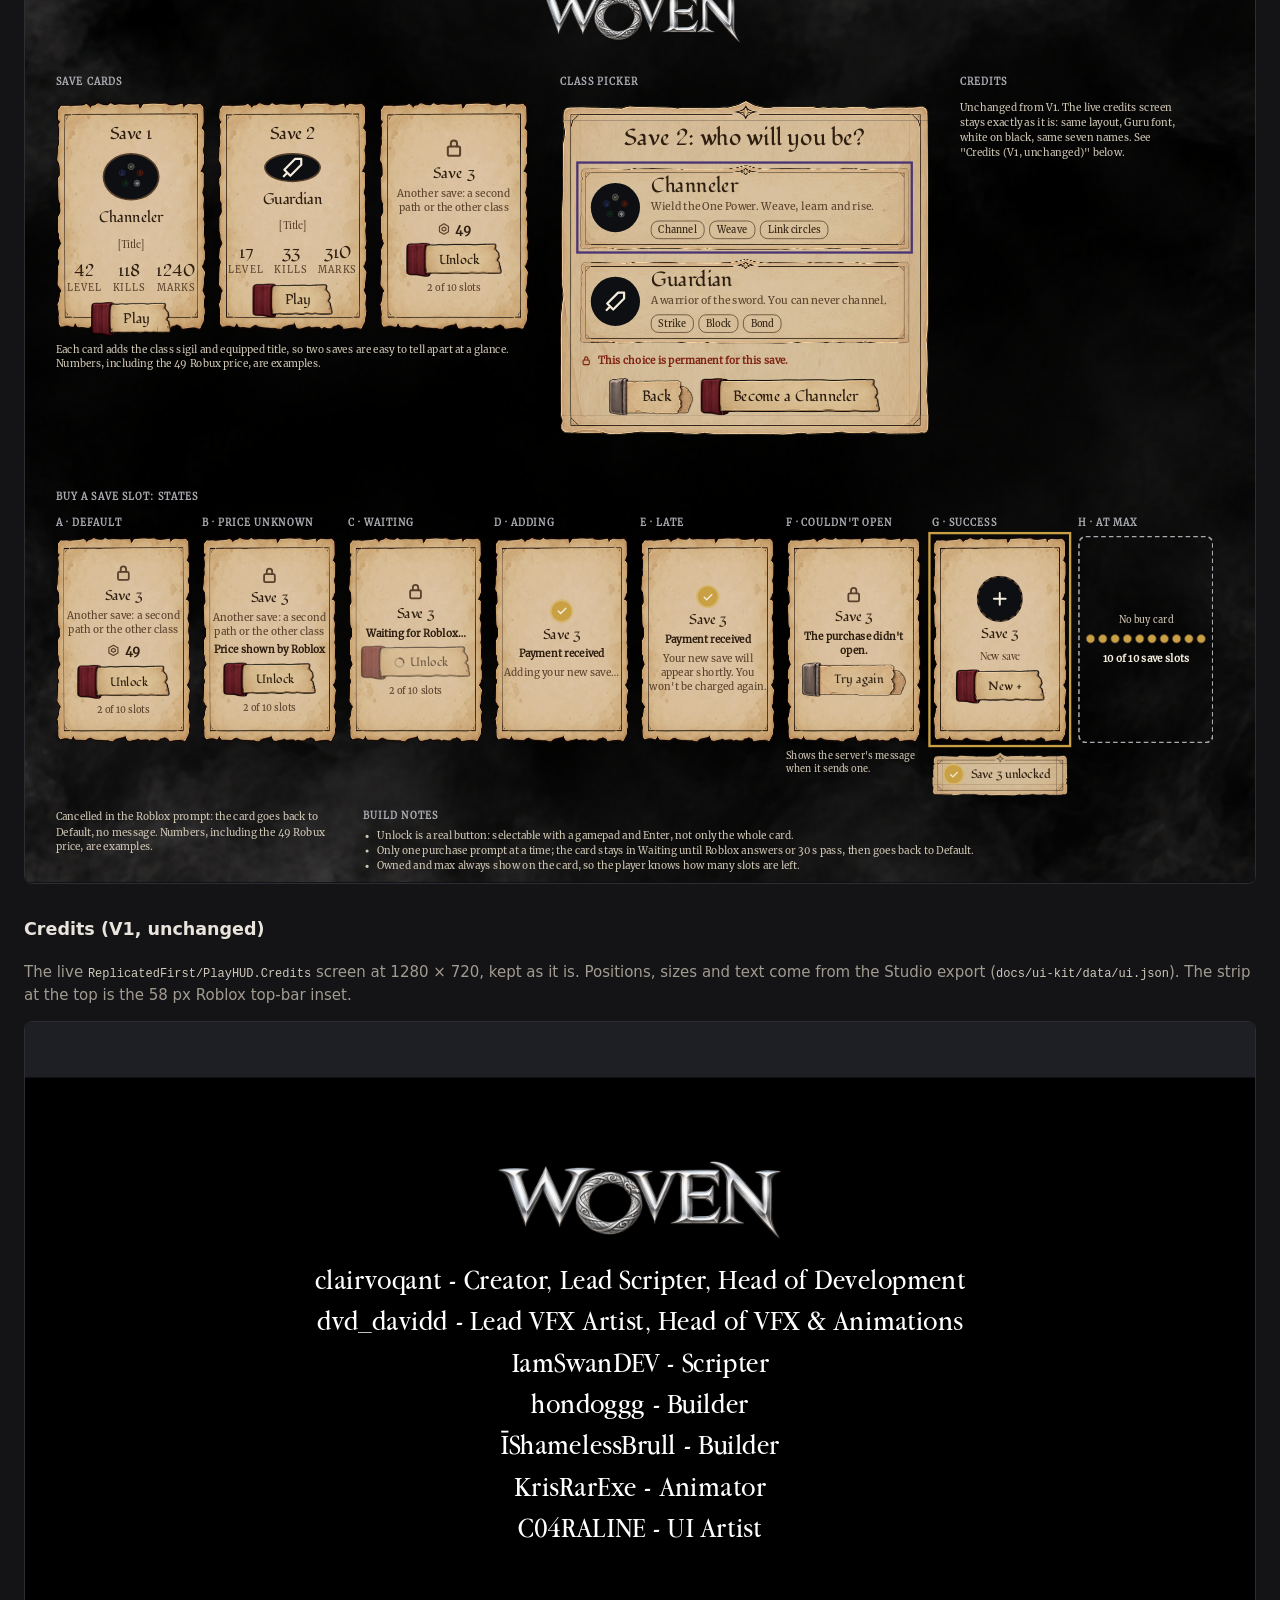
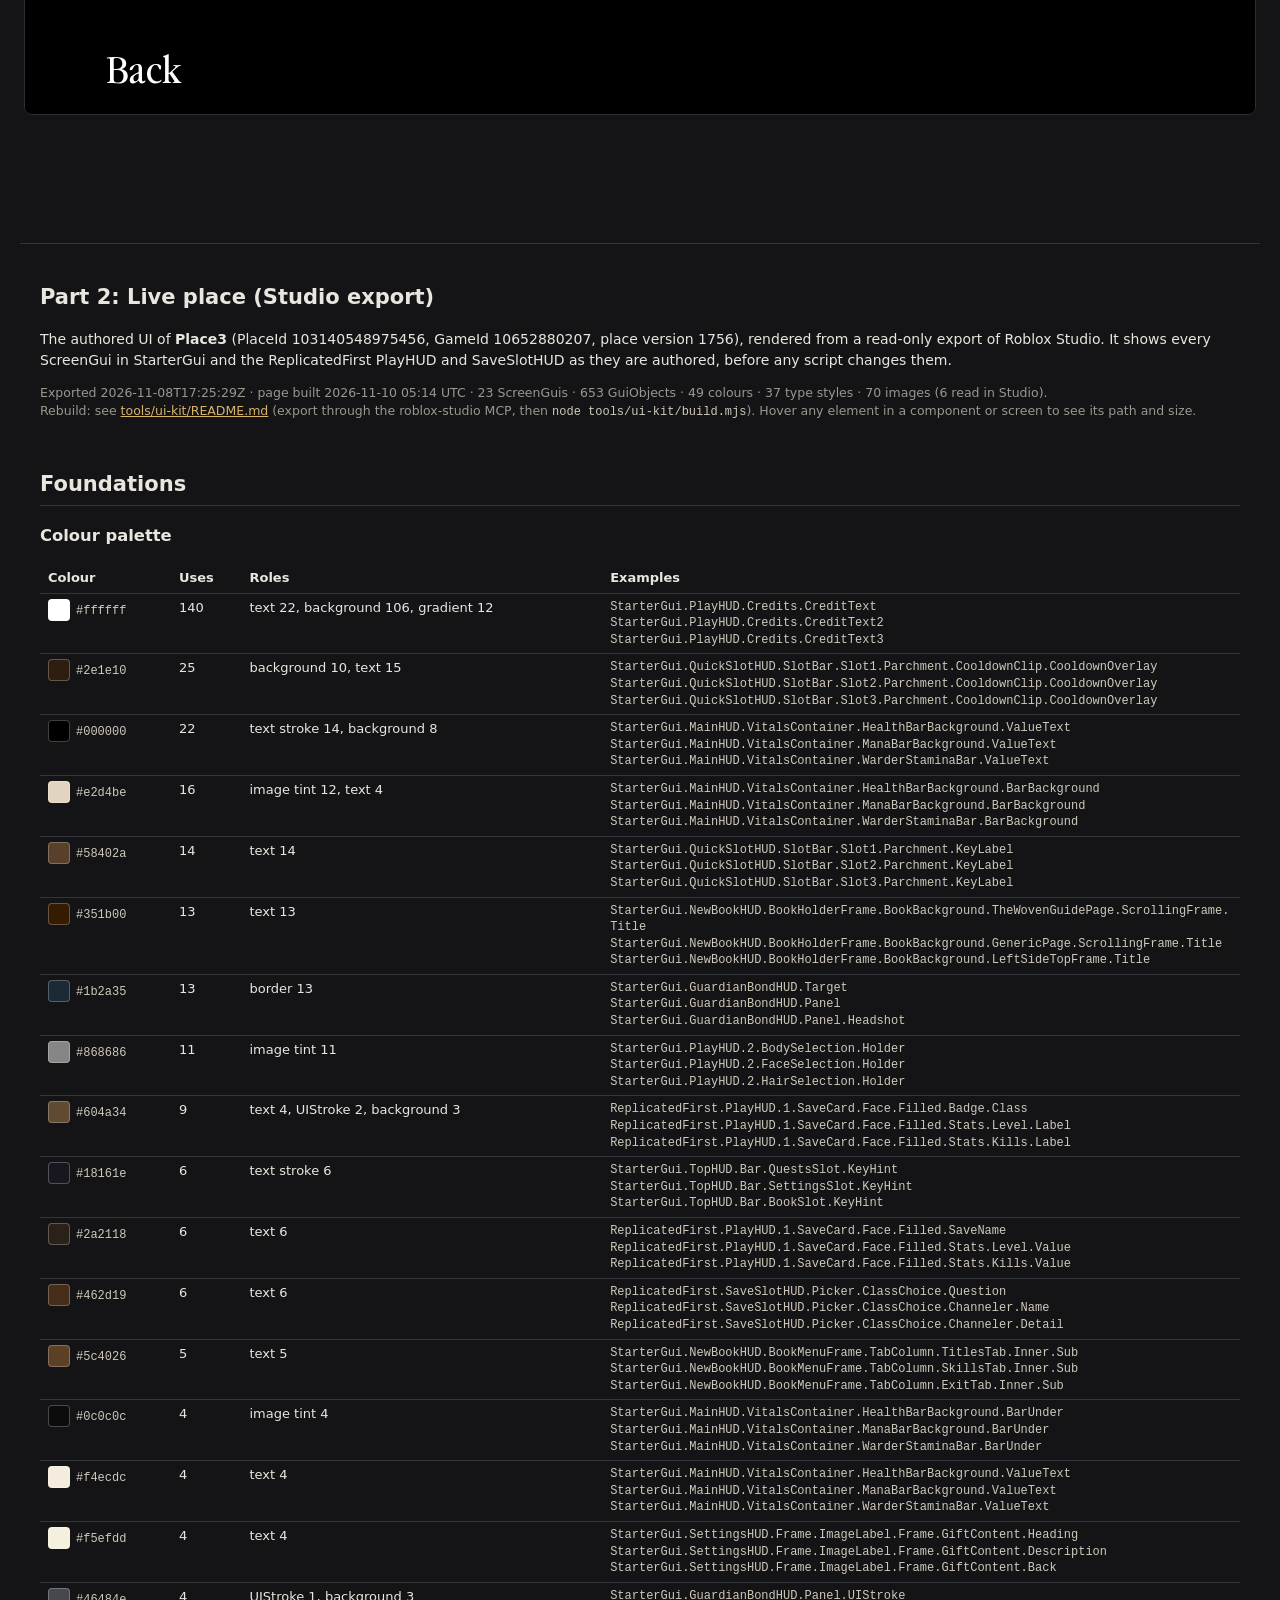
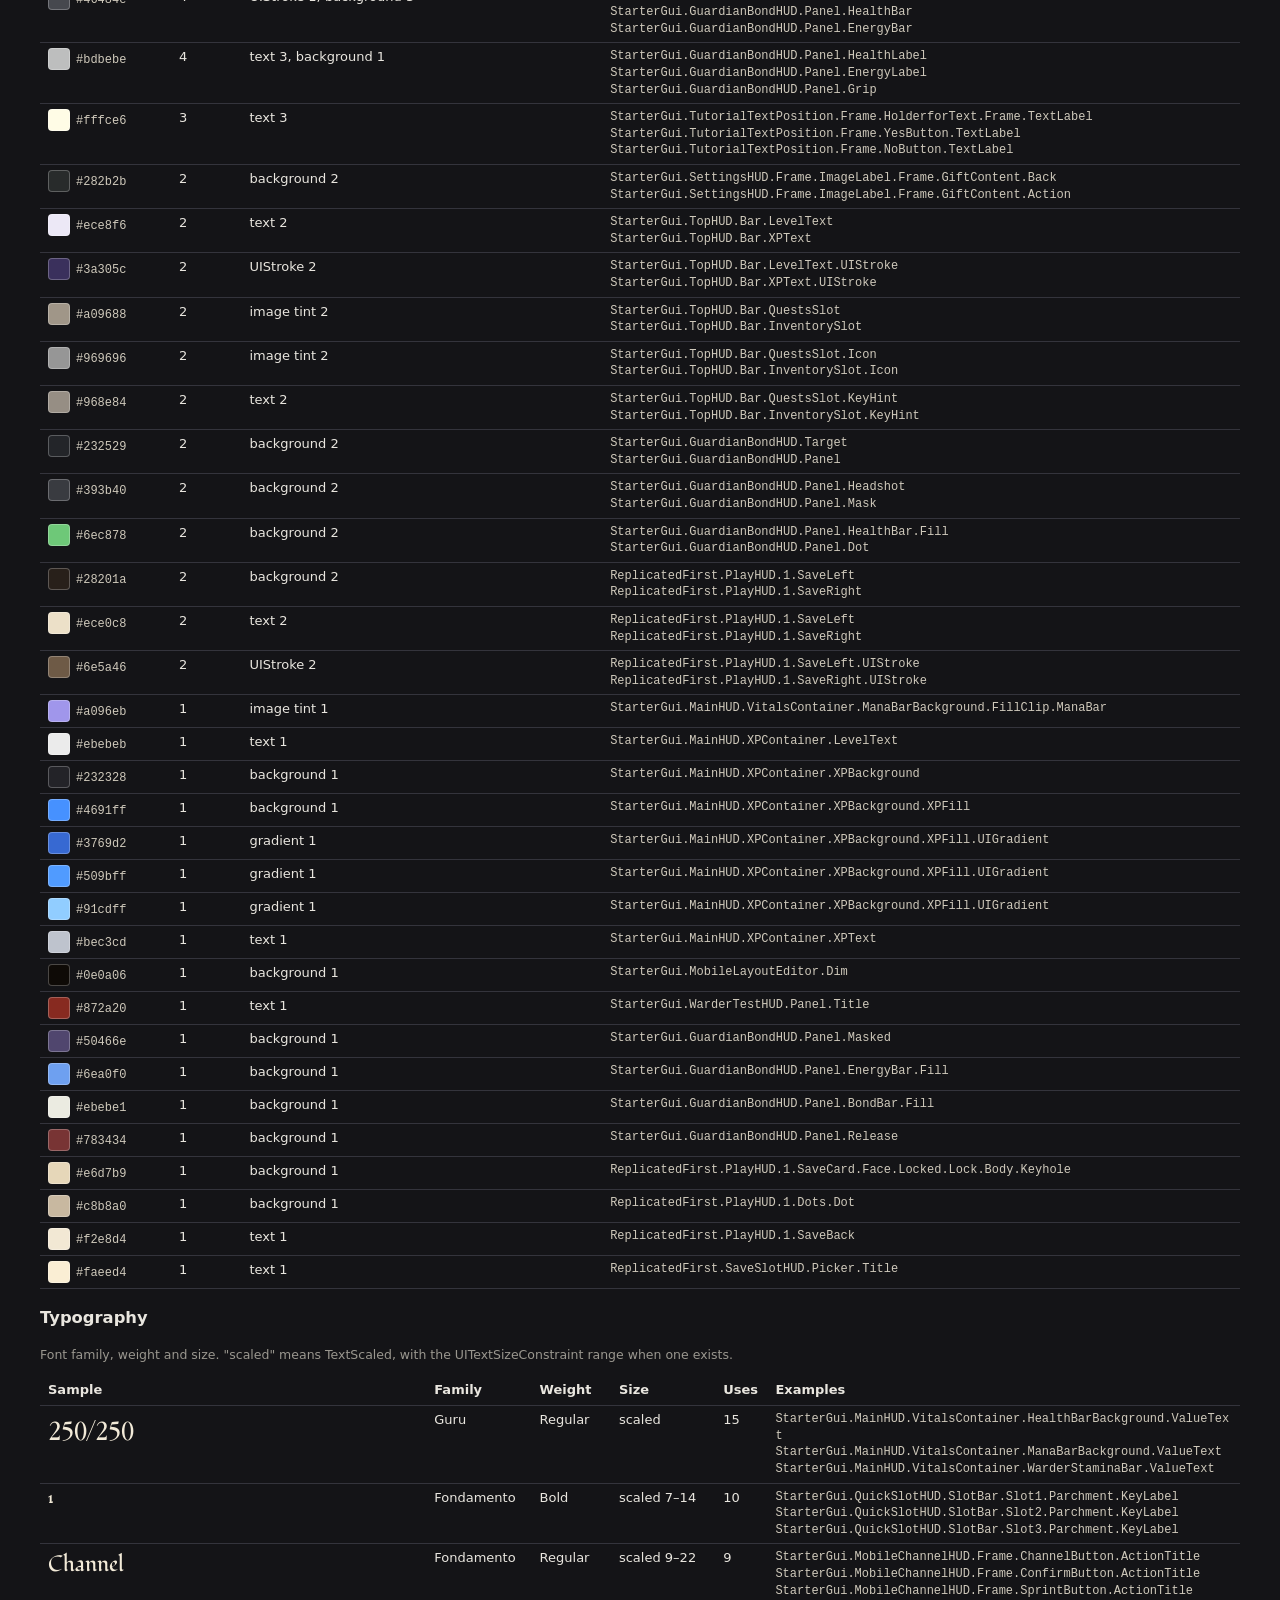
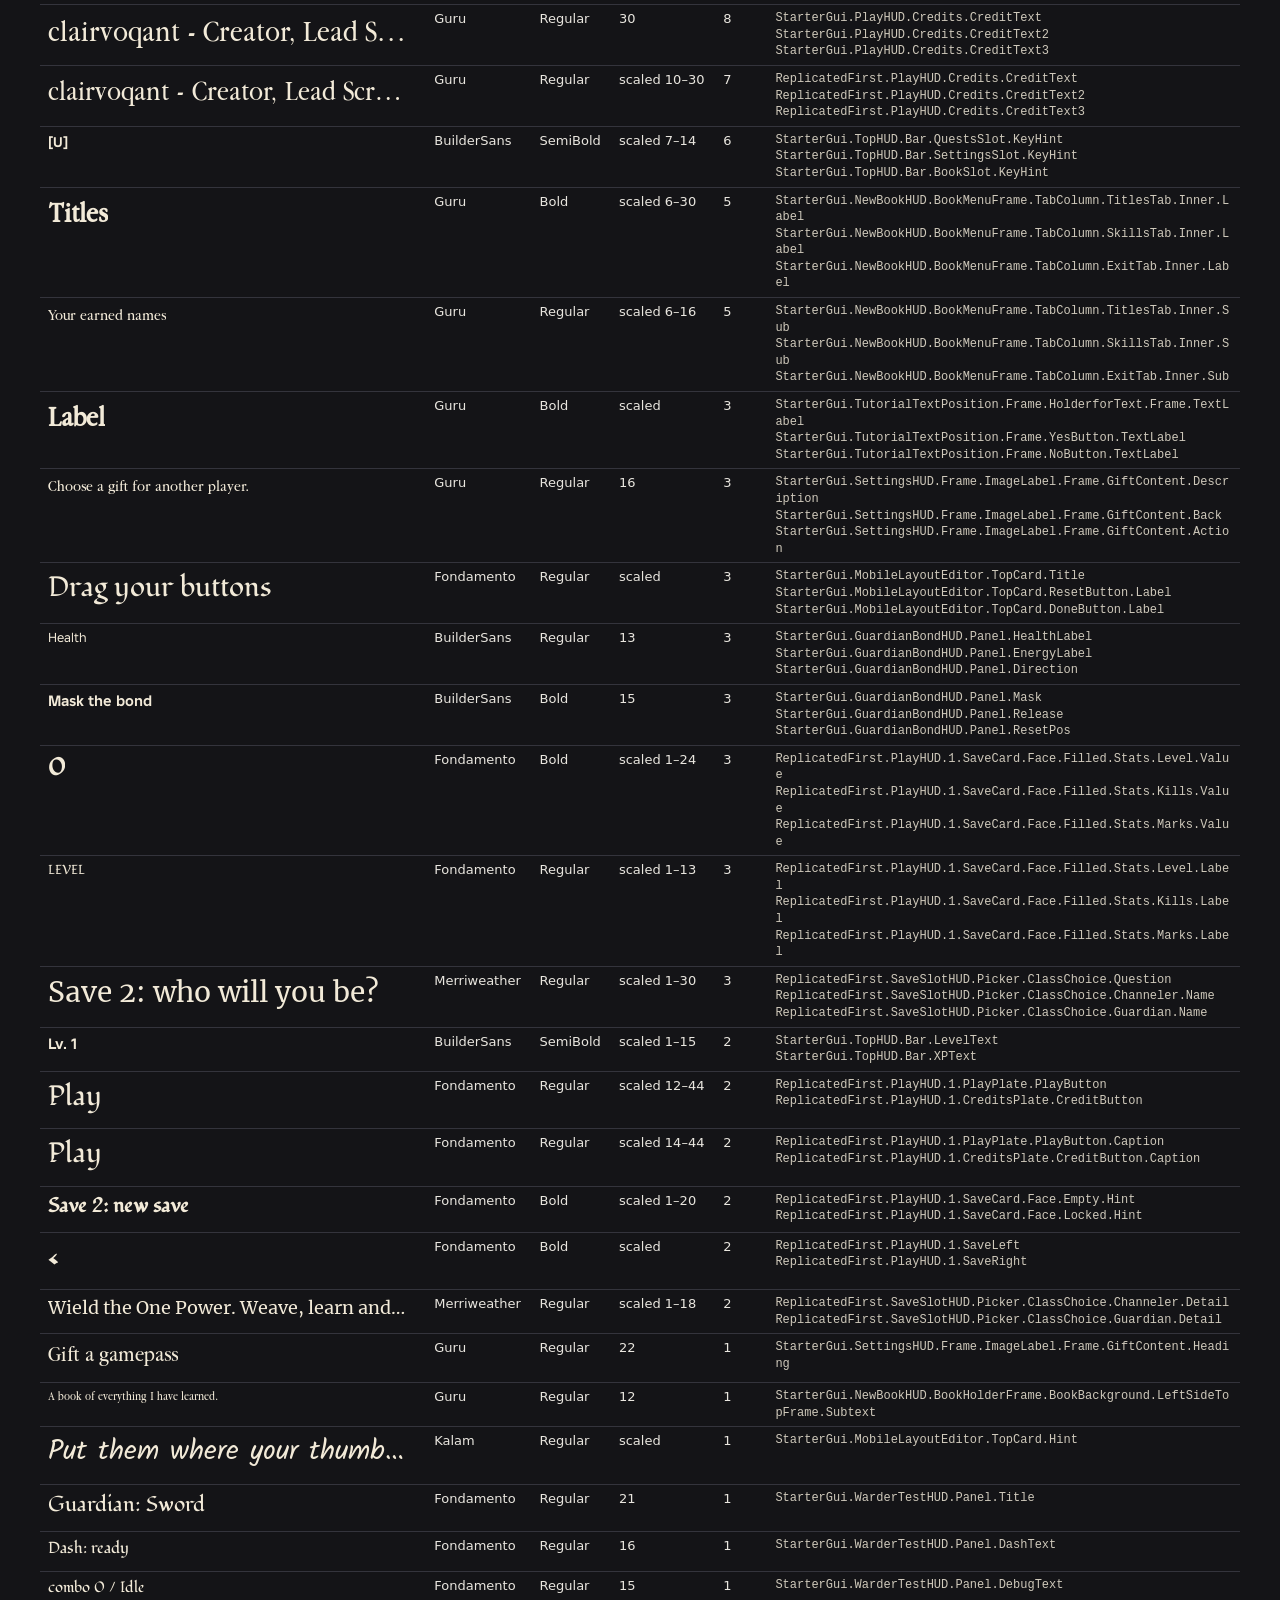
==== commit fd979df3: "feat(ui): smoked-glass panels, hotbar level with vitals" ====
--- a/docs/ui-kit/index.html
+++ b/docs/ui-kit/index.html
@@ -71,8 +71,8 @@
 #target .btn-red{border-style:solid;border-width:0 18px 0 28px;border-image:url(assets/97760911897294.png) 0 70 0 110 fill stretch}
 #target .btn-purple{border-style:solid;border-width:0 18px 0 28px;border-image:url(assets/71221942296508.png) 0 70 0 110 fill stretch}
 #target .btn-grey{border-style:solid;border-width:0 18px 0 28px;border-image:url(assets/74534951371925.png) 0 70 0 110 fill stretch}
-#target .knot{border:20px solid transparent}
-#target .knot-sm{border:12px solid transparent}
+#target .knot{border:12px solid transparent;border-radius:8px;background:linear-gradient(180deg,rgba(24,25,30,.84),rgba(10,11,14,.78)) border-box;outline:1px solid rgba(169,171,177,.55);outline-offset:-1px;box-shadow:0 2px 10px rgba(0,0,0,.45)}
+#target .knot-sm{border:6px solid transparent;border-radius:6px;background:linear-gradient(180deg,rgba(24,25,30,.84),rgba(10,11,14,.78)) border-box;outline:1px solid rgba(169,171,177,.55);outline-offset:-1px;box-shadow:0 2px 10px rgba(0,0,0,.45)}
 #target .smoke{background:#0b0c0f url(assets/80391937209124.png) center/cover no-repeat}
 #target .bookbg{background:url(assets/book-spread.png) center/100% 100% no-repeat}
 #target .world{background:linear-gradient(180deg,#4d5a61 0%,#36424a 40%,#2b3329 58%,#1d2219 100%)}
@@ -133,7 +133,7 @@
   <div style="font-size: 14px; line-height: 1.55; color: #58402a;">Torn parchment, ink, bound strips. For menus, the Book, cards, tooltips, dialogs and toasts: anything the player stops to read.</div>
   <div style="display: flex; gap: 10px; margin-top: 6px;"><button class="btn-red" style="margin: 0; box-sizing: border-box; cursor: pointer;  height: 46px; padding: 0 10px 0 14px; background-color: transparent; display: inline-flex; align-items: center; justify-content: center; font-family:'rbx-Fondamento','Fondamento',Georgia,serif; font-size: 18px; color: #2e1e10;">Primary</button><button class="btn-grey" style="margin: 0; box-sizing: border-box; cursor: pointer;  height: 46px; padding: 0 10px 0 14px; background-color: transparent; display: inline-flex; align-items: center; justify-content: center; font-family:'rbx-Fondamento','Fondamento',Georgia,serif; font-size: 18px; color: #2e1e10;">Secondary</button></div>
 </div>
-<div class="knot" style="width: 400px; height: 366px; box-sizing: border-box; padding: 10px 12px; display: flex; flex-direction: column; gap: 12px;">
+<div class="knot" style="width: 400px; height: 366px; box-sizing: border-box; padding: 18px 20px; display: flex; flex-direction: column; gap: 12px;">
   <div style="font-size: 12px; letter-spacing: .1em; text-transform: uppercase; font-weight: 700; color: #a9abb1;">Material 2</div>
   <div style="font-family:'rbx-Fondamento','Fondamento',Georgia,serif; font-size: 34px; line-height: 1; color: #f4ecdc;">Silver for glancing</div>
   <div style="font-size: 14px; line-height: 1.55; color: #cfc6b4;">Tarnished silver over smoky black. For the always-on HUD: vitals, action bar, top bar, status icons. Read in a glance, mid-fight.</div>
@@ -212,14 +212,14 @@
 </div>
 <div style="font-size: 13px; color: #58402a; line-height: 1.5; margin-top: 12px;">Primary: red bound strip. Secondary: grey strip. Selected tab: purple strip. Destructive actions are seal red and always open a confirm dialog. The close button replaces the SourceSansBold ×.</div></div></div>
   <div class="parch" style="box-sizing: border-box; "><div style="font-size: 12px; letter-spacing: .1em; text-transform: uppercase; font-weight: 700; color: #58402a;">Bound-strip tabs</div><div style="margin-top: 14px;"><div style="display: flex; flex-direction: column; gap: 6px;"><div class="strip-purple" style="width: 250px; height: 66px; box-sizing: border-box; padding: 8px 20px 8px 50px; color: #2e1e10;"><div style="font-family:'rbx-Fondamento','Fondamento',Georgia,serif; font-size: 21px; display: flex; align-items: center;">Journal</div><div style="font-size: 12px; color: #58402a;">What I have learned</div></div><div class="strip-red" style="width: 250px; height: 66px; box-sizing: border-box; padding: 8px 20px 8px 50px; color: #2e1e10;"><div style="font-family:'rbx-Fondamento','Fondamento',Georgia,serif; font-size: 21px; display: flex; align-items: center;">Weaves</div><div style="font-size: 12px; color: #58402a;">Recipes and quick slots</div></div><div class="strip-red" style="width: 250px; height: 66px; box-sizing: border-box; padding: 8px 20px 8px 50px; color: #2e1e10;"><div style="font-family:'rbx-Fondamento','Fondamento',Georgia,serif; font-size: 21px; display: flex; align-items: center;">Skills<span style="margin-left: 8px; min-width: 22px; height: 22px; padding: 0 6px; box-sizing: border-box; border-radius: 11px; background: #802416; color: #f4ecdc; font-family:'rbx-Merriweather','Merriweather',Georgia,serif; font-size: 12px; font-weight: 700; display: inline-flex; align-items: center; justify-content: center;">2</span></div><div style="font-size: 12px; color: #58402a;">Train the five Powers</div></div><div class="strip-red" style="width: 250px; height: 66px; box-sizing: border-box; padding: 8px 20px 8px 50px; color: #2e1e10;"><div style="font-family:'rbx-Fondamento','Fondamento',Georgia,serif; font-size: 21px; display: flex; align-items: center;">Settings</div><div style="font-size: 12px; color: #58402a;">Controls and display</div></div></div><div style="font-size: 13px; color: #58402a; margin-top: 10px; line-height: 1.5;">One tab column on the Book. Badges count unspent points or new items.</div></div></div>
-  <div class="knot" style="box-sizing: border-box; padding: 8px 10px; "><div style="font-size: 12px; letter-spacing: .1em; text-transform: uppercase; font-weight: 700; color: #a9abb1;">Bars</div><div style="margin-top: 14px;"><div style="display: flex; flex-direction: column; gap: 16px;">
+  <div class="knot" style="box-sizing: border-box; padding: 16px 18px; "><div style="font-size: 12px; letter-spacing: .1em; text-transform: uppercase; font-weight: 700; color: #a9abb1;">Bars</div><div style="margin-top: 14px;"><div style="display: flex; flex-direction: column; gap: 16px;">
 <div><div style="display: flex; align-items: center; gap: 8px;"><div style="width: 26px; height: 26px; flex: none; display: flex; align-items: center; justify-content: center; border-radius: 50%; background: #0e0f12; border: 1px solid #a9abb1;"><svg width="16" height="16" viewBox="0 0 24 24" fill="none" stroke="#5c9e3e" stroke-width="2.2" stroke-linecap="round" stroke-linejoin="round" role="img" aria-label="Health"><path d="M12 20s-7-4.4-7-10a4 4 0 0 1 7-2.6A4 4 0 0 1 19 10c0 5.6-7 10-7 10z"/></svg></div><div style="position: relative; width: 330px; height: 20px; background: #0a0b0d; border: 1px solid #a9abb1; border-radius: 3px; overflow: hidden; box-shadow: 0 0 0 1px #000, inset 0 1px 3px rgba(0,0,0,.8);"><div style="position: absolute; left: 0; top: 0; bottom: 0; width: 84.8%; background: linear-gradient(180deg, #5c9e3e 0%, #5c9e3e 55%, rgba(0,0,0,.25) 100%), #5c9e3e;"></div><div style="position: absolute; top: 0; bottom: 0; left: 84.8%; width: 10.4%; background: #f4ecdc; opacity: .45;"></div><div style="position: absolute; inset: 0; display: flex; align-items: center; justify-content: center; font-size: 12px; font-weight: 700; color: #f4ecdc; text-shadow:0 1px 2px rgba(0,0,0,.9),0 0 6px rgba(0,0,0,.6);">212 / 250</div></div></div><div style="font-size: 12.5px; color: #cfc6b4; margin-top: 6px;">Health: the pale segment is damage just taken; it drains away after a moment.</div></div>
 <div><div style="display: flex; align-items: center; gap: 8px;"><div style="width: 26px; height: 26px; flex: none; display: flex; align-items: center; justify-content: center; border-radius: 50%; background: #0e0f12; border: 1px solid #a9abb1;"><svg width="16" height="16" viewBox="0 0 24 24" fill="none" stroke="#8b7fe3" stroke-width="2.2" stroke-linecap="round" stroke-linejoin="round" role="img" aria-label="Mana"><path d="M12 3l5 9-5 9-5-9z"/><path d="M12 8v8"/></svg></div><div style="position: relative; width: 330px; height: 20px; background: #0a0b0d; border: 1px solid #a9abb1; border-radius: 3px; overflow: hidden; box-shadow: 0 0 0 1px #000, inset 0 1px 3px rgba(0,0,0,.8);"><div style="position: absolute; left: 0; top: 0; bottom: 0; width: 64.0%; background: linear-gradient(180deg, #8b7fe3 0%, #8b7fe3 55%, rgba(0,0,0,.25) 100%), #8b7fe3;"></div><div style="position: absolute; top: 0; bottom: 0; left: 24.0%; width: 40.0%; background: linear-gradient(180deg, rgba(14,15,18,.38) 0%, rgba(14,15,18,.54) 100%); box-shadow: inset 1.5px 0 0 rgba(244,236,220,.9);"></div><div style="position: absolute; inset: 0; display: flex; align-items: center; justify-content: center; font-size: 12px; font-weight: 700; color: #f4ecdc; text-shadow:0 1px 2px rgba(0,0,0,.9),0 0 6px rgba(0,0,0,.6);">64 / 100</div></div></div><div style="font-size: 12.5px; color: #cfc6b4; margin-top: 6px;">Mana with a cost preview: the dimmed part is what the ready or hovered weave will spend.</div></div>
 <div><div style="display: flex; align-items: center; gap: 8px;"><div style="width: 26px; height: 26px; flex: none; display: flex; align-items: center; justify-content: center; border-radius: 50%; background: #0e0f12; border: 1px solid #a9abb1;"><svg width="16" height="16" viewBox="0 0 24 24" fill="none" stroke="#8b7fe3" stroke-width="2.2" stroke-linecap="round" stroke-linejoin="round" role="img" aria-label="Mana"><path d="M12 3l5 9-5 9-5-9z"/><path d="M12 8v8"/></svg></div><div style="position: relative; width: 330px; height: 20px; background: #0a0b0d; border: 1px solid #a9abb1; border-radius: 3px; overflow: hidden; box-shadow: 0 0 0 1px #000, inset 0 1px 3px rgba(0,0,0,.8);"><div style="position: absolute; left: 0; top: 0; bottom: 0; width: 20.0%; background: linear-gradient(180deg, #8b7fe3 0%, #8b7fe3 55%, rgba(0,0,0,.25) 100%), #8b7fe3;"></div><div style="position: absolute; top: 0; bottom: 0; left: 0.0%; width: 20.0%; background: linear-gradient(180deg, rgba(14,15,18,.38) 0%, rgba(14,15,18,.54) 100%); box-shadow: inset 1.5px 0 0 rgba(244,236,220,.9);"></div><div style="position: absolute; inset: 0; display: flex; align-items: center; justify-content: center; font-size: 12px; font-weight: 700; color: #f4ecdc; text-shadow:0 1px 2px rgba(0,0,0,.9),0 0 6px rgba(0,0,0,.6);">20 / 100</div></div></div><div style="height: 8px;"></div><div style="display: flex; align-items: center; gap: 8px;"><div style="width: 26px; height: 26px; flex: none; display: flex; align-items: center; justify-content: center; border-radius: 50%; background: #0e0f12; border: 1px solid #a9abb1;"><svg width="16" height="16" viewBox="0 0 24 24" fill="none" stroke="#5c9e3e" stroke-width="2.2" stroke-linecap="round" stroke-linejoin="round" role="img" aria-label="Health"><path d="M12 20s-7-4.4-7-10a4 4 0 0 1 7-2.6A4 4 0 0 1 19 10c0 5.6-7 10-7 10z"/></svg></div><div style="position: relative; width: 330px; height: 20px; background: #0a0b0d; border: 1px solid #a9abb1; border-radius: 3px; overflow: hidden; box-shadow: 0 0 0 1px #000, inset 0 1px 3px rgba(0,0,0,.8);"><div style="position: absolute; left: 0; top: 0; bottom: 0; width: 84.8%; background: linear-gradient(180deg, #5c9e3e 0%, #5c9e3e 55%, rgba(0,0,0,.25) 100%), #5c9e3e;"></div><div style="position: absolute; top: 0; bottom: 0; left: 66.8%; width: 18.0%; background: linear-gradient(180deg, #c4402e 0%, #c4402e 55%, rgba(0,0,0,.25) 100%), #c4402e; box-shadow: inset 1.5px 0 0 rgba(255,217,201,.9);"></div><div style="position: absolute; inset: 0; display: flex; align-items: center; justify-content: center; font-size: 12px; font-weight: 700; color: #f4ecdc; text-shadow:0 1px 2px rgba(0,0,0,.9),0 0 6px rgba(0,0,0,.6);">212 / 250</div></div></div><div style="font-size: 12.5px; color: #cfc6b4; margin-top: 6px;">Fireball costs 65 with 20 mana left: the 45 shortfall burns health (shortfall × burnout multiplier).</div></div>
 <div><div style="display: flex; align-items: center; gap: 8px;"><div style="width: 16px; height: 16px; flex: none; display: flex; align-items: center; justify-content: center; border-radius: 50%; background: #0e0f12; border: 1px solid #a9abb1;"><svg width="6" height="6" viewBox="0 0 24 24" fill="none" stroke="#d9c78f" stroke-width="2.2" stroke-linecap="round" stroke-linejoin="round" role="img" aria-label="Stamina"><path d="M5 7l5 5-5 5"/><path d="M12 7l5 5-5 5"/></svg></div><div style="position: relative; width: 330px; height: 10px; background: #0a0b0d; border: 1px solid #a9abb1; border-radius: 3px; overflow: hidden; box-shadow: 0 0 0 1px #000, inset 0 1px 3px rgba(0,0,0,.8);"><div style="position: absolute; left: 0; top: 0; bottom: 0; width: 70.0%; background: linear-gradient(180deg, #d9c78f 0%, #d9c78f 55%, rgba(0,0,0,.25) 100%), #d9c78f;"></div></div></div><div style="font-size: 12.5px; color: #cfc6b4; margin-top: 6px;">Stamina: thin, under the other bars, no number.</div></div>
 <div><div style="display: flex; align-items: center; gap: 8px;"><div style="width: 22px; height: 22px; flex: none; display: flex; align-items: center; justify-content: center; border-radius: 50%; background: #0e0f12; border: 1px solid #a9abb1;"><svg width="12" height="12" viewBox="0 0 24 24" fill="none" stroke="#c06a3c" stroke-width="2.2" stroke-linecap="round" stroke-linejoin="round" role="img" aria-label="Posture"><path d="M12 3l7 3v5c0 5-3.5 8.5-7 10-3.5-1.5-7-5-7-10V6z"/></svg></div><div style="position: relative; width: 330px; height: 16px; background: #0a0b0d; border: 1px solid #a9abb1; border-radius: 3px; overflow: hidden; box-shadow: 0 0 0 1px #000, inset 0 1px 3px rgba(0,0,0,.8);"><div style="position: absolute; left: 0; top: 0; bottom: 0; width: 38.0%; background: linear-gradient(180deg, #c06a3c 0%, #c06a3c 55%, rgba(0,0,0,.25) 100%), #c06a3c;"></div><div style="position: absolute; inset: 0; display: flex; align-items: center; justify-content: center; font-size: 12px; font-weight: 700; color: #f4ecdc; text-shadow:0 1px 2px rgba(0,0,0,.9),0 0 6px rgba(0,0,0,.6);">38 / 100</div></div></div><div style="font-size: 12.5px; color: #cfc6b4; margin-top: 6px;">Posture, Guardian only.</div></div>
 </div></div></div>
-  <div class="knot" style="box-sizing: border-box; padding: 8px 10px; grid-column: 1 / 3;"><div style="font-size: 12px; letter-spacing: .1em; text-transform: uppercase; font-weight: 700; color: #a9abb1;">Quick slots</div><div style="margin-top: 14px;"><div style="display: flex; gap: 22px; align-items: flex-start;">
+  <div class="knot" style="box-sizing: border-box; padding: 16px 18px; grid-column: 1 / 3;"><div style="font-size: 12px; letter-spacing: .1em; text-transform: uppercase; font-weight: 700; color: #a9abb1;">Quick slots</div><div style="margin-top: 14px;"><div style="display: flex; gap: 22px; align-items: flex-start;">
 <div style="display: flex; flex-direction: column; align-items: center; width: 86px;"><div class="slotbg" style="position: relative; width: 76px; height: 76px;"><div style="position: absolute; inset: 0; display: flex; align-items: center; justify-content: center;"><div style="display: inline-flex; gap: 2px; align-items: center;"><span style="width: 19px; height: 19px; border-radius: 50%; background: #0e0f12; display: inline-flex; align-items: center; justify-content: center; flex: none;"><svg width="12" height="12" viewBox="0 0 24 24" fill="none" stroke="#e0682e" stroke-width="2.3" stroke-linecap="round" stroke-linejoin="round" role="img" aria-label="Fire"><path d="M12 2.8c.6 3.6 5.2 5.6 5.2 10.4a5.2 5.2 0 0 1-10.4 0c0-2.3 1.1-3.8 2.2-4.8.1 2 1 3.2 2.2 3.4-.4-3.2-.6-5.6.8-9z"/></svg></span><span style="width: 19px; height: 19px; border-radius: 50%; background: #0e0f12; display: inline-flex; align-items: center; justify-content: center; flex: none;"><svg width="12" height="12" viewBox="0 0 24 24" fill="none" stroke="#e0682e" stroke-width="2.3" stroke-linecap="round" stroke-linejoin="round" role="img" aria-label="Fire"><path d="M12 2.8c.6 3.6 5.2 5.6 5.2 10.4a5.2 5.2 0 0 1-10.4 0c0-2.3 1.1-3.8 2.2-4.8.1 2 1 3.2 2.2 3.4-.4-3.2-.6-5.6.8-9z"/></svg></span><span style="width: 19px; height: 19px; border-radius: 50%; background: #0e0f12; display: inline-flex; align-items: center; justify-content: center; flex: none;"><svg width="12" height="12" viewBox="0 0 24 24" fill="none" stroke="#d8b65c" stroke-width="2.3" stroke-linecap="round" stroke-linejoin="round" role="img" aria-label="Air"><path d="M3 8.5c2.2-1.8 4.3 1.8 6.5 0s4.3-1.8 6.5 0 3.3.9 5 .2"/><path d="M3 13c2.2-1.8 4.3 1.8 6.5 0s4.3-1.8 6.5 0 3.3.9 5 .2"/><path d="M3 17.5c2.2-1.8 4.3 1.8 6.5 0s4.3-1.8 6.5 0"/></svg></span></div></div><div style="position: absolute; left: 9px; top: 5px; font-family:'rbx-Fondamento','Fondamento',Georgia,serif; font-size: 15px; font-weight: 700; color: #2e1e10;">1</div><div style="position: absolute; right: 8px; bottom: 6px; display: flex; align-items: center; gap: 2px; font-size: 12px; font-weight: 700; color: #3d2d6e;"><svg width="11" height="11" viewBox="0 0 24 24" fill="none" stroke="#5a4aa8" stroke-width="2.4" stroke-linecap="round" stroke-linejoin="round" aria-hidden="true"><path d="M12 3l5 9-5 9-5-9z"/><path d="M12 8v8"/></svg>65</div></div><div style="margin-top: 6px; font-size: 12px; color: #f4ecdc; text-shadow:0 1px 2px rgba(0,0,0,.9),0 0 6px rgba(0,0,0,.6); text-align: center; white-space: nowrap;">Fireball</div></div>
 <div style="display: flex; flex-direction: column; align-items: center; width: 86px;"><div class="slotbg" style="position: relative; width: 76px; height: 76px;"><div style="position: absolute; inset: 0; display: flex; align-items: center; justify-content: center;"><div style="display: inline-flex; gap: 2px; align-items: center;"><span style="width: 19px; height: 19px; border-radius: 50%; background: #0e0f12; display: inline-flex; align-items: center; justify-content: center; flex: none;"><svg width="12" height="12" viewBox="0 0 24 24" fill="none" stroke="#d8b65c" stroke-width="2.3" stroke-linecap="round" stroke-linejoin="round" role="img" aria-label="Air"><path d="M3 8.5c2.2-1.8 4.3 1.8 6.5 0s4.3-1.8 6.5 0 3.3.9 5 .2"/><path d="M3 13c2.2-1.8 4.3 1.8 6.5 0s4.3-1.8 6.5 0 3.3.9 5 .2"/><path d="M3 17.5c2.2-1.8 4.3 1.8 6.5 0s4.3-1.8 6.5 0"/></svg></span><span style="width: 19px; height: 19px; border-radius: 50%; background: #0e0f12; display: inline-flex; align-items: center; justify-content: center; flex: none;"><svg width="12" height="12" viewBox="0 0 24 24" fill="none" stroke="#5fa651" stroke-width="2.3" stroke-linecap="round" stroke-linejoin="round" role="img" aria-label="Earth"><path d="M2.8 19.5 9 8.5l4 6.5 2.2-3.3 6 7.8z"/><path d="M7.4 11.3 9 13l1.4-1.6"/></svg></span></div></div><div style="position: absolute; left: 9px; top: 5px; font-family:'rbx-Fondamento','Fondamento',Georgia,serif; font-size: 15px; font-weight: 700; color: #2e1e10;">2</div><div style="position: absolute; inset: 6px; border-radius: 4px; background: conic-gradient(rgba(10,11,14,.72) 0 60%, transparent 60% 100%);"></div><div style="position: absolute; inset: 0; display: flex; align-items: center; justify-content: center; font-family:'rbx-Fondamento','Fondamento',Georgia,serif; font-size: 26px; color: #f4ecdc; text-shadow:0 1px 2px rgba(0,0,0,.9),0 0 6px rgba(0,0,0,.6);">4</div></div><div style="margin-top: 6px; font-size: 12px; color: #f4ecdc; text-shadow:0 1px 2px rgba(0,0,0,.9),0 0 6px rgba(0,0,0,.6); text-align: center; white-space: nowrap;">Ward</div></div>
 <div style="display: flex; flex-direction: column; align-items: center; width: 86px;"><div class="slotbg" style="position: relative; width: 76px; height: 76px;"><div style="position: absolute; inset: 0; display: flex; align-items: center; justify-content: center;"><div style="display: inline-flex; gap: 2px; align-items: center;"><span style="width: 19px; height: 19px; border-radius: 50%; background: #0e0f12; display: inline-flex; align-items: center; justify-content: center; flex: none;"><svg width="12" height="12" viewBox="0 0 24 24" fill="none" stroke="#e0682e" stroke-width="2.3" stroke-linecap="round" stroke-linejoin="round" role="img" aria-label="Fire"><path d="M12 2.8c.6 3.6 5.2 5.6 5.2 10.4a5.2 5.2 0 0 1-10.4 0c0-2.3 1.1-3.8 2.2-4.8.1 2 1 3.2 2.2 3.4-.4-3.2-.6-5.6.8-9z"/></svg></span><span style="width: 19px; height: 19px; border-radius: 50%; background: #0e0f12; display: inline-flex; align-items: center; justify-content: center; flex: none;"><svg width="12" height="12" viewBox="0 0 24 24" fill="none" stroke="#e0682e" stroke-width="2.3" stroke-linecap="round" stroke-linejoin="round" role="img" aria-label="Fire"><path d="M12 2.8c.6 3.6 5.2 5.6 5.2 10.4a5.2 5.2 0 0 1-10.4 0c0-2.3 1.1-3.8 2.2-4.8.1 2 1 3.2 2.2 3.4-.4-3.2-.6-5.6.8-9z"/></svg></span><span style="width: 19px; height: 19px; border-radius: 50%; background: #0e0f12; display: inline-flex; align-items: center; justify-content: center; flex: none;"><svg width="12" height="12" viewBox="0 0 24 24" fill="none" stroke="#d8b65c" stroke-width="2.3" stroke-linecap="round" stroke-linejoin="round" role="img" aria-label="Air"><path d="M3 8.5c2.2-1.8 4.3 1.8 6.5 0s4.3-1.8 6.5 0 3.3.9 5 .2"/><path d="M3 13c2.2-1.8 4.3 1.8 6.5 0s4.3-1.8 6.5 0 3.3.9 5 .2"/><path d="M3 17.5c2.2-1.8 4.3 1.8 6.5 0s4.3-1.8 6.5 0"/></svg></span></div></div><div style="position: absolute; left: 9px; top: 5px; font-family:'rbx-Fondamento','Fondamento',Georgia,serif; font-size: 15px; font-weight: 700; color: #2e1e10;">3</div><div style="position: absolute; right: 8px; bottom: 6px; display: flex; align-items: center; gap: 2px; font-size: 12px; font-weight: 700; color: #3d2d6e;"><svg width="11" height="11" viewBox="0 0 24 24" fill="none" stroke="#5a4aa8" stroke-width="2.4" stroke-linecap="round" stroke-linejoin="round" aria-hidden="true"><path d="M12 3l5 9-5 9-5-9z"/><path d="M12 8v8"/></svg>65</div><div style="position: absolute; inset: 6px; border-radius: 4px; background: rgba(10,11,14,.55);"></div><div style="position: absolute; right: -6px; top: -6px; width: 26px; height: 26px; border-radius: 50%; background: #0e0f12; border: 1.5px solid #8b7fe3; display: flex; align-items: center; justify-content: center;"><svg width="16" height="16" viewBox="0 0 24 24" fill="none" stroke="#8b7fe3" stroke-width="2.2" stroke-linecap="round" stroke-linejoin="round" role="img" aria-label="Not enough mana"><path d="M12 3l5 9-5 9-5-9z"/><path d="M12 8v8"/></svg></div></div><div style="margin-top: 6px; font-size: 12px; color: #f4ecdc; text-shadow:0 1px 2px rgba(0,0,0,.9),0 0 6px rgba(0,0,0,.6); text-align: center; white-space: nowrap;">Fireball</div></div>
@@ -229,11 +229,11 @@
 </div>
 <div style="display: flex; gap: 22px; margin-top: 8px; font-size: 12px; color: #a9a194;"><span style="width: 86px; text-align: center;">Ready</span><span style="width: 86px; text-align: center;">Cooldown</span><span style="width: 86px; text-align: center;">No mana</span><span style="width: 86px; text-align: center;">Suppressed</span><span style="width: 86px; text-align: center;">Empty</span><span style="width: 86px; text-align: center;">Weave ready</span></div>
 <div style="font-size: 13px; color: #cfc6b4; line-height: 1.5; margin-top: 12px;">The recipe is the icon: glyphs in casting order. Key top-left, mana cost bottom-right, the reason badge top-right when it can't be cast.</div></div></div>
-  <div class="knot" style="box-sizing: border-box; padding: 8px 10px; "><div style="font-size: 12px; letter-spacing: .1em; text-transform: uppercase; font-weight: 700; color: #a9abb1;">Status icons</div><div style="margin-top: 14px;"><div style="display: flex; gap: 10px; flex-wrap: wrap;">
+  <div class="knot" style="box-sizing: border-box; padding: 16px 18px; "><div style="font-size: 12px; letter-spacing: .1em; text-transform: uppercase; font-weight: 700; color: #a9abb1;">Status icons</div><div style="margin-top: 14px;"><div style="display: flex; gap: 10px; flex-wrap: wrap;">
 <div style="display: flex; flex-direction: column; align-items: center; width: 44px;"><div style="width: 36px; height: 36px; border-radius: 50%; background: #0e0f12; border: 1.5px solid #a9abb1; box-shadow: 0 0 0 1px #000, inset 0 0 6px rgba(0,0,0,.9); display: flex; align-items: center; justify-content: center;"><svg width="22" height="22" viewBox="0 0 24 24" fill="none" stroke="#a9abb1" stroke-width="2" stroke-linecap="round" stroke-linejoin="round" role="img" aria-label="Stilled"><rect x="6" y="11" width="12" height="9" rx="1.5"/><path d="M9 11V8a3 3 0 0 1 6 0v3"/></svg></div><div style="font-size: 12px; font-weight: 700; color: #f4ecdc; text-shadow:0 1px 2px rgba(0,0,0,.9),0 0 6px rgba(0,0,0,.6); margin-top: 3px;">2:41</div></div><div style="display: flex; flex-direction: column; align-items: center; width: 44px;"><div style="width: 36px; height: 36px; border-radius: 50%; background: #0e0f12; border: 1.5px solid #9fb7d9; box-shadow: 0 0 0 1px #000, inset 0 0 6px rgba(0,0,0,.9); display: flex; align-items: center; justify-content: center;"><svg width="22" height="22" viewBox="0 0 24 24" fill="none" stroke="#9fb7d9" stroke-width="2" stroke-linecap="round" stroke-linejoin="round" role="img" aria-label="Silenced"><path d="M4 9h3l5-4v14l-5-4H4z"/><path d="M16 9l5 6"/><path d="M21 9l-5 6"/></svg></div><div style="font-size: 12px; font-weight: 700; color: #f4ecdc; text-shadow:0 1px 2px rgba(0,0,0,.9),0 0 6px rgba(0,0,0,.6); margin-top: 3px;">12 s</div></div><div style="display: flex; flex-direction: column; align-items: center; width: 44px;"><div style="width: 36px; height: 36px; border-radius: 50%; background: #0e0f12; border: 1.5px solid #c4402e; box-shadow: 0 0 0 1px #000, inset 0 0 6px rgba(0,0,0,.9); display: flex; align-items: center; justify-content: center;"><svg width="22" height="22" viewBox="0 0 24 24" fill="none" stroke="#c4402e" stroke-width="2" stroke-linecap="round" stroke-linejoin="round" role="img" aria-label="Burning"><path d="M12 3c.6 3.5 5 5.5 5 10a5 5 0 0 1-10 0c0-2.2 1-3.6 2-4.6 0 1.9 1 3 2.2 3.2-.4-3-.6-5.3.8-8.6z"/></svg></div><div style="font-size: 12px; font-weight: 700; color: #f4ecdc; text-shadow:0 1px 2px rgba(0,0,0,.9),0 0 6px rgba(0,0,0,.6); margin-top: 3px;">×3</div></div><div style="display: flex; flex-direction: column; align-items: center; width: 44px;"><div style="width: 36px; height: 36px; border-radius: 50%; background: #0e0f12; border: 1.5px solid #d9a32c; box-shadow: 0 0 0 1px #000, inset 0 0 6px rgba(0,0,0,.9); display: flex; align-items: center; justify-content: center;"><svg width="22" height="22" viewBox="0 0 24 24" fill="none" stroke="#d9a32c" stroke-width="2" stroke-linecap="round" stroke-linejoin="round" role="img" aria-label="Broken leg"><path d="M7 17l10-10"/><path d="M5.5 15.5a2 2 0 1 0 3 3"/><path d="M15.5 5.5a2 2 0 1 1 3 3"/><path d="M8.5 18.5a2 2 0 1 1-3 0"/></svg></div><div style="font-size: 12px; font-weight: 700; color: #f4ecdc; text-shadow:0 1px 2px rgba(0,0,0,.9),0 0 6px rgba(0,0,0,.6); margin-top: 3px;">20 s</div></div><div style="display: flex; flex-direction: column; align-items: center; width: 44px;"><div style="width: 36px; height: 36px; border-radius: 50%; background: #0e0f12; border: 1.5px solid #7fae5a; box-shadow: 0 0 0 1px #000, inset 0 0 6px rgba(0,0,0,.9); display: flex; align-items: center; justify-content: center;"><svg width="22" height="22" viewBox="0 0 24 24" fill="none" stroke="#7fae5a" stroke-width="2" stroke-linecap="round" stroke-linejoin="round" role="img" aria-label="Protected"><path d="M12 3l7 3v5c0 5-3.5 8.5-7 10-3.5-1.5-7-5-7-10V6z"/><path d="M9 12l2 2 4-4"/></svg></div><div style="font-size: 12px; font-weight: 700; color: #f4ecdc; text-shadow:0 1px 2px rgba(0,0,0,.9),0 0 6px rgba(0,0,0,.6); margin-top: 3px;">Spawn</div></div><div style="display: flex; flex-direction: column; align-items: center; width: 44px;"><div style="width: 36px; height: 36px; border-radius: 50%; background: #0e0f12; border: 1.5px solid #c9a043; box-shadow: 0 0 0 1px #000, inset 0 0 6px rgba(0,0,0,.9); display: flex; align-items: center; justify-content: center;"><svg width="22" height="22" viewBox="0 0 24 24" fill="none" stroke="#c9a043" stroke-width="2" stroke-linecap="round" stroke-linejoin="round" role="img" aria-label="Weave tied"><path d="M7 4h10a2 2 0 0 1 2 2v12a2 2 0 0 1-2 2H8"/><path d="M7 4a2 2 0 0 0-2 2v2h4"/><path d="M8 20a2 2 0 0 1-2-2V8"/><path d="M10 9h6"/><path d="M10 13h6"/></svg></div><div style="font-size: 12px; font-weight: 700; color: #f4ecdc; text-shadow:0 1px 2px rgba(0,0,0,.9),0 0 6px rgba(0,0,0,.6); margin-top: 3px;">Tied</div></div><div style="display: flex; flex-direction: column; align-items: center; width: 44px;"><div style="width: 36px; height: 36px; border-radius: 50%; background: #0e0f12; border: 1.5px solid #d9a32c; box-shadow: 0 0 0 1px #000, inset 0 0 6px rgba(0,0,0,.9); display: flex; align-items: center; justify-content: center;"><svg width="22" height="22" viewBox="0 0 24 24" fill="none" stroke="#d9a32c" stroke-width="2" stroke-linecap="round" stroke-linejoin="round" role="img" aria-label="Burnout recovery"><path d="M12 3c.6 3.5 5 5.5 5 10a5 5 0 0 1-10 0c0-2.2 1-3.6 2-4.6 0 1.9 1 3 2.2 3.2-.4-3-.6-5.3.8-8.6z"/></svg></div><div style="font-size: 12px; font-weight: 700; color: #f4ecdc; text-shadow:0 1px 2px rgba(0,0,0,.9),0 0 6px rgba(0,0,0,.6); margin-top: 3px;">8 s</div></div>
 </div>
 <div style="font-size: 13px; color: #cfc6b4; line-height: 1.5; margin-top: 10px;">One StatusUI reads the attributes (Stilled, Silenced, MagicSuppressed, BurnoutRecovery, TiedWeave...). Hover or long-press for the full name and what ends it. Values shown are examples.</div></div></div>
-  <div class="knot" style="box-sizing: border-box; padding: 8px 10px; "><div style="font-size: 12px; letter-spacing: .1em; text-transform: uppercase; font-weight: 700; color: #a9abb1;">Top bar: V1, with information added</div><div style="margin-top: 14px;"><div style="position: relative; width: 600px; height: 164px;"><div style="position: absolute; left: 24.5px; top: 0px; width: 551.0px; height: 133.7px;">
+  <div class="knot" style="box-sizing: border-box; padding: 16px 18px; "><div style="font-size: 12px; letter-spacing: .1em; text-transform: uppercase; font-weight: 700; color: #a9abb1;">Top bar: V1, with information added</div><div style="margin-top: 14px;"><div style="position: relative; width: 600px; height: 164px;"><div style="position: absolute; left: 24.5px; top: 0px; width: 551.0px; height: 133.7px;">
 <div style="position: absolute; left: -25.3px; top: 48.9px; width: 604.8px; height: 80.2px; z-index: 1; background: linear-gradient(180deg, rgba(0,0,0,0) 0%, rgba(0,0,0,.45) 45%, rgba(0,0,0,.65) 80%, rgba(0,0,0,0) 100%); -webkit-mask-image: linear-gradient(90deg, transparent 0, #000 12%, #000 88%, transparent 100%); mask-image: linear-gradient(90deg, transparent 0, #000 12%, #000 88%, transparent 100%);"></div>
 <div style="position: absolute; left: 121.9px; top: 25.4px; width: 306.2px; height: 16.6px; z-index: 2; overflow: hidden;"><img src="assets/133537627112682.png" alt="" style="position: absolute; left: 0; top: 0; width: 62%; height: 100%;"></div>
 <img src="assets/tint/93294148929489_e2d4be.png" alt="" style="position: absolute; left: 115.8px; top: 22.8px; width: 319.5px; height: 20.9px; z-index: 3;">
@@ -340,7 +340,7 @@
 <span style="display: inline-flex; align-items: center; gap: 5px;"><svg width="15" height="15" viewBox="0 0 24 24" fill="none" stroke="#b9c3d9" stroke-width="2" stroke-linecap="round" stroke-linejoin="round" aria-hidden="true"><path d="M20 14.5A8 8 0 1 1 9.5 4a6.5 6.5 0 0 0 10.5 10.5z"/></svg>Night · raid risk</span>
 <span style="width: 1px; align-self: stretch; background: rgba(226,212,190,.3);"></span>
 <span style="display: inline-flex; align-items: center; gap: 5px; font-weight: 700; color: #c9a043;"><img src="assets/115996659422842.png" alt="" style="width: 18px; height: 18px;">1,240 Marks</span>
-</div><div class="knot-sm" style="position: absolute; left: 50%; top: 172px; transform: translateX(-50%); width: 320px; box-sizing: border-box; padding: 4px 8px;">
+</div><div class="knot-sm" style="position: absolute; left: 50%; top: 172px; transform: translateX(-50%); width: 320px; box-sizing: border-box; padding: 10px 14px;">
   <div style="display: flex; align-items: baseline; justify-content: space-between;"><div style="font-family:'rbx-Fondamento','Fondamento',Georgia,serif; font-size: 19px; color: #f4ecdc;">Trolloc</div><div style="font-size: 12px; color: #cfc6b4;">Raider</div></div>
   <div style="margin-top: 6px;"><div style="display: flex; align-items: center; gap: 8px;"><div style="position: relative; width: 260px; height: 14px; background: #0a0b0d; border: 1px solid #a9abb1; border-radius: 3px; overflow: hidden; box-shadow: 0 0 0 1px #000, inset 0 1px 3px rgba(0,0,0,.8);"><div style="position: absolute; left: 0; top: 0; bottom: 0; width: 32.0%; background: linear-gradient(180deg, #5c9e3e 0%, #5c9e3e 55%, rgba(0,0,0,.25) 100%), #5c9e3e;"></div><div style="position: absolute; top: 0; bottom: 0; left: 32.0%; width: 13.3%; background: #f4ecdc; opacity: .45;"></div><div style="position: absolute; inset: 0; display: flex; align-items: center; justify-content: center; font-size: 12px; font-weight: 700; color: #f4ecdc; text-shadow:0 1px 2px rgba(0,0,0,.9),0 0 6px rgba(0,0,0,.6);">96 / 300</div></div></div></div>
   <div style="display: flex; gap: 6px; margin-top: 6px; align-items: center;"><div style="width: 22px; height: 22px; border-radius: 50%; background: #0e0f12; border: 1px solid #c4402e; display: flex; align-items: center; justify-content: center;"><svg width="13" height="13" viewBox="0 0 24 24" fill="none" stroke="#c4402e" stroke-width="2.2" stroke-linecap="round" stroke-linejoin="round" role="img" aria-label="Burning"><path d="M12 3c.6 3.5 5 5.5 5 10a5 5 0 0 1-10 0c0-2.2 1-3.6 2-4.6 0 1.9 1 3 2.2 3.2-.4-3-.6-5.3.8-8.6z"/></svg></div><span style="font-size: 12px; color: #e9b3a8;">Burning ×3</span></div>
@@ -353,7 +353,7 @@
 </div><div style="position: absolute; right: 32px; top: 20px; width: 184px; height: 184px; box-sizing: border-box; border: 1.5px dashed rgba(226,212,190,.55); border-radius: 10px; background: rgba(10,11,14,.35); display: flex; flex-direction: column; align-items: center; justify-content: center; gap: 4px; text-align: center; padding: 12px;">
   <div style="font-family:'rbx-Fondamento','Fondamento',Georgia,serif; font-size: 18px; color: #f4ecdc;">Minimap</div>
   <div style="font-size: 12px; color: #cfc6b4; line-height: 1.4;">Unchanged from V1<br>(built by MinimapController)</div>
-</div><div style="position: absolute; right: 24px; top: 232px;"><div class="parch-sm" style="width: 330px; box-sizing: border-box; color: #2e1e10; display: flex; gap: 12px; align-items: flex-start;"><div style="flex: none; width: 34px; height: 34px; border-radius: 50%; background: #802416; display: flex; align-items: center; justify-content: center; box-shadow: inset 0 0 0 2px rgba(255,255,255,.25);"><svg width="18" height="18" viewBox="0 0 24 24" fill="none" stroke="#f4ecdc" stroke-width="2" stroke-linecap="round" stroke-linejoin="round" aria-hidden="true"><path d="M20 14.5A8 8 0 1 1 9.5 4a6.5 6.5 0 0 0 10.5 10.5z"/></svg></div><div style="flex: 1; min-width: 0;"><div style="font-size: 12px; letter-spacing: .08em; text-transform: uppercase; color: #58402a; font-weight: 700;">World</div><div style="font-family:'rbx-Fondamento','Fondamento',Georgia,serif; font-size: 18px; line-height: 1.15; margin-top: 1px;">Trollocs raid Edmond's Field</div><div style="font-size: 13px; line-height: 1.4; color: #58402a; margin-top: 3px;">Raiders are at the southern fields.</div></div></div></div><div class="knot-sm" style="position: absolute; right: 24px; top: 410px; width: 252px; box-sizing: border-box; padding: 4px 8px;">
+</div><div style="position: absolute; right: 24px; top: 232px;"><div class="parch-sm" style="width: 330px; box-sizing: border-box; color: #2e1e10; display: flex; gap: 12px; align-items: flex-start;"><div style="flex: none; width: 34px; height: 34px; border-radius: 50%; background: #802416; display: flex; align-items: center; justify-content: center; box-shadow: inset 0 0 0 2px rgba(255,255,255,.25);"><svg width="18" height="18" viewBox="0 0 24 24" fill="none" stroke="#f4ecdc" stroke-width="2" stroke-linecap="round" stroke-linejoin="round" aria-hidden="true"><path d="M20 14.5A8 8 0 1 1 9.5 4a6.5 6.5 0 0 0 10.5 10.5z"/></svg></div><div style="flex: 1; min-width: 0;"><div style="font-size: 12px; letter-spacing: .08em; text-transform: uppercase; color: #58402a; font-weight: 700;">World</div><div style="font-family:'rbx-Fondamento','Fondamento',Georgia,serif; font-size: 18px; line-height: 1.15; margin-top: 1px;">Trollocs raid Edmond's Field</div><div style="font-size: 13px; line-height: 1.4; color: #58402a; margin-top: 3px;">Raiders are at the southern fields.</div></div></div></div><div class="knot-sm" style="position: absolute; right: 24px; top: 410px; width: 252px; box-sizing: border-box; padding: 10px 14px;">
   <div style="display: flex; align-items: center; justify-content: space-between;"><div style="font-family:'rbx-Fondamento','Fondamento',Georgia,serif; font-size: 18px; color: #f4ecdc;">Circle</div><div style="font-size: 12px; color: #cfc6b4;">3 linked</div></div>
   <div style="margin-top: 6px; font-size: 12px; color: #cfc6b4;">Pooled mana</div>
   <div style="margin-top: 3px;"><div style="display: flex; align-items: center; gap: 8px;"><div style="position: relative; width: 200px; height: 14px; background: #0a0b0d; border: 1px solid #a9abb1; border-radius: 3px; overflow: hidden; box-shadow: 0 0 0 1px #000, inset 0 1px 3px rgba(0,0,0,.8);"><div style="position: absolute; left: 0; top: 0; bottom: 0; width: 70.7%; background: linear-gradient(180deg, #8b7fe3 0%, #8b7fe3 55%, rgba(0,0,0,.25) 100%), #8b7fe3;"></div><div style="position: absolute; inset: 0; display: flex; align-items: center; justify-content: center; font-size: 12px; font-weight: 700; color: #f4ecdc; text-shadow:0 1px 2px rgba(0,0,0,.9),0 0 6px rgba(0,0,0,.6);">212 / 300</div></div></div></div>
@@ -368,13 +368,13 @@
   <div style="display: flex; align-items: center; gap: 6px; font-size: 12px; color: #58402a;"><span style="width: 8px; height: 8px; border-radius: 50%; background: #5c9e3e; box-shadow: 0 0 0 1px #2e1e10;"></span>[Condition]</div>
   <div style="display: flex; gap: 8px; align-items: center;"><button class="btn-grey" style="margin: 0; box-sizing: border-box; cursor: pointer;  height: 44px; padding: 0 8px 0 12px; background-color: transparent; display: inline-flex; align-items: center; justify-content: center; font-family:'rbx-Fondamento','Fondamento',Georgia,serif; font-size: 16px; color: #2e1e10;">Mask the bond</button><button style="all: unset; box-sizing: border-box; cursor: pointer;  height: 44px; padding: 0 16px; display: inline-flex; align-items: center; justify-content: center; font-family:'rbx-Fondamento','Fondamento',Georgia,serif; font-size: 16px; color: #f4ecdc; background: #802416; border: 1px solid #c9877a; border-radius: 4px; box-shadow: 0 0 0 1px #000;">Release</button></div>
 </div><div style="position: absolute; left: 22px; top: 438px; width: 320px; box-sizing: border-box; padding: 6px 10px; background: rgba(10,11,14,.72); border-radius: 6px; font-size: 12px; line-height: 1.45; color: #d9d0bf;"><b style="color: #f4ecdc;">Guardian Bond card.</b> Shown only to a bonded Channeler. Mask is the Channeler's alone; Release opens a confirm dialog. Bond XP shows only on the Guardian's HUD.</div>
-<div style="position: absolute; left: 30px; bottom: 196px; display: flex; gap: 4px;"><div style="display: flex; flex-direction: column; align-items: center; width: 42px;"><div style="width: 34px; height: 34px; border-radius: 50%; background: #0e0f12; border: 1.5px solid #d9a32c; box-shadow: 0 0 0 1px #000, inset 0 0 6px rgba(0,0,0,.9); display: flex; align-items: center; justify-content: center;"><svg width="20" height="20" viewBox="0 0 24 24" fill="none" stroke="#d9a32c" stroke-width="2" stroke-linecap="round" stroke-linejoin="round" role="img" aria-label="Broken leg"><path d="M7 17l10-10"/><path d="M5.5 15.5a2 2 0 1 0 3 3"/><path d="M15.5 5.5a2 2 0 1 1 3 3"/><path d="M8.5 18.5a2 2 0 1 1-3 0"/></svg></div><div style="font-size: 12px; font-weight: 700; color: #f4ecdc; text-shadow:0 1px 2px rgba(0,0,0,.9),0 0 6px rgba(0,0,0,.6); margin-top: 3px;">20 s</div></div><div style="display: flex; flex-direction: column; align-items: center; width: 42px;"><div style="width: 34px; height: 34px; border-radius: 50%; background: #0e0f12; border: 1.5px solid #c9a043; box-shadow: 0 0 0 1px #000, inset 0 0 6px rgba(0,0,0,.9); display: flex; align-items: center; justify-content: center;"><svg width="20" height="20" viewBox="0 0 24 24" fill="none" stroke="#c9a043" stroke-width="2" stroke-linecap="round" stroke-linejoin="round" role="img" aria-label="Weave tied"><path d="M7 4h10a2 2 0 0 1 2 2v12a2 2 0 0 1-2 2H8"/><path d="M7 4a2 2 0 0 0-2 2v2h4"/><path d="M8 20a2 2 0 0 1-2-2V8"/><path d="M10 9h6"/><path d="M10 13h6"/></svg></div><div style="font-size: 12px; font-weight: 700; color: #f4ecdc; text-shadow:0 1px 2px rgba(0,0,0,.9),0 0 6px rgba(0,0,0,.6); margin-top: 3px;">Tied</div></div></div><div class="knot-sm" style="position: absolute; left: 22px; bottom: 22px; width: 400px; box-sizing: border-box; padding: 6px 8px; display: flex; flex-direction: column; gap: 8px;">
+<div style="position: absolute; left: 30px; bottom: 196px; display: flex; gap: 4px;"><div style="display: flex; flex-direction: column; align-items: center; width: 42px;"><div style="width: 34px; height: 34px; border-radius: 50%; background: #0e0f12; border: 1.5px solid #d9a32c; box-shadow: 0 0 0 1px #000, inset 0 0 6px rgba(0,0,0,.9); display: flex; align-items: center; justify-content: center;"><svg width="20" height="20" viewBox="0 0 24 24" fill="none" stroke="#d9a32c" stroke-width="2" stroke-linecap="round" stroke-linejoin="round" role="img" aria-label="Broken leg"><path d="M7 17l10-10"/><path d="M5.5 15.5a2 2 0 1 0 3 3"/><path d="M15.5 5.5a2 2 0 1 1 3 3"/><path d="M8.5 18.5a2 2 0 1 1-3 0"/></svg></div><div style="font-size: 12px; font-weight: 700; color: #f4ecdc; text-shadow:0 1px 2px rgba(0,0,0,.9),0 0 6px rgba(0,0,0,.6); margin-top: 3px;">20 s</div></div><div style="display: flex; flex-direction: column; align-items: center; width: 42px;"><div style="width: 34px; height: 34px; border-radius: 50%; background: #0e0f12; border: 1.5px solid #c9a043; box-shadow: 0 0 0 1px #000, inset 0 0 6px rgba(0,0,0,.9); display: flex; align-items: center; justify-content: center;"><svg width="20" height="20" viewBox="0 0 24 24" fill="none" stroke="#c9a043" stroke-width="2" stroke-linecap="round" stroke-linejoin="round" role="img" aria-label="Weave tied"><path d="M7 4h10a2 2 0 0 1 2 2v12a2 2 0 0 1-2 2H8"/><path d="M7 4a2 2 0 0 0-2 2v2h4"/><path d="M8 20a2 2 0 0 1-2-2V8"/><path d="M10 9h6"/><path d="M10 13h6"/></svg></div><div style="font-size: 12px; font-weight: 700; color: #f4ecdc; text-shadow:0 1px 2px rgba(0,0,0,.9),0 0 6px rgba(0,0,0,.6); margin-top: 3px;">Tied</div></div></div><div class="knot-sm" style="position: absolute; left: 22px; bottom: 22px; width: 400px; box-sizing: border-box; padding: 12px 14px; display: flex; flex-direction: column; gap: 8px;">
   <div style="display: flex; align-items: center; gap: 8px;"><div style="width: 26px; height: 26px; flex: none; display: flex; align-items: center; justify-content: center; border-radius: 50%; background: #0e0f12; border: 1px solid #a9abb1;"><svg width="16" height="16" viewBox="0 0 24 24" fill="none" stroke="#5c9e3e" stroke-width="2.2" stroke-linecap="round" stroke-linejoin="round" role="img" aria-label="Health"><path d="M12 20s-7-4.4-7-10a4 4 0 0 1 7-2.6A4 4 0 0 1 19 10c0 5.6-7 10-7 10z"/></svg></div><div style="position: relative; width: 330px; height: 20px; background: #0a0b0d; border: 1px solid #a9abb1; border-radius: 3px; overflow: hidden; box-shadow: 0 0 0 1px #000, inset 0 1px 3px rgba(0,0,0,.8);"><div style="position: absolute; left: 0; top: 0; bottom: 0; width: 74.4%; background: linear-gradient(180deg, #5c9e3e 0%, #5c9e3e 55%, rgba(0,0,0,.25) 100%), #5c9e3e;"></div><div style="position: absolute; top: 0; bottom: 0; left: 74.4%; width: 8.8%; background: #f4ecdc; opacity: .45;"></div><div style="position: absolute; top: 0; bottom: 0; left: 64.4%; width: 10.0%; background: linear-gradient(180deg, #c4402e 0%, #c4402e 55%, rgba(0,0,0,.25) 100%), #c4402e; box-shadow: inset 1.5px 0 0 rgba(255,217,201,.9);"></div><div style="position: absolute; inset: 0; display: flex; align-items: center; justify-content: center; font-size: 12px; font-weight: 700; color: #f4ecdc; text-shadow:0 1px 2px rgba(0,0,0,.9),0 0 6px rgba(0,0,0,.6);">186 / 250</div></div></div>
   <div style="display: flex; align-items: center; gap: 8px;"><div style="width: 26px; height: 26px; flex: none; display: flex; align-items: center; justify-content: center; border-radius: 50%; background: #0e0f12; border: 1px solid #a9abb1;"><svg width="16" height="16" viewBox="0 0 24 24" fill="none" stroke="#8b7fe3" stroke-width="2.2" stroke-linecap="round" stroke-linejoin="round" role="img" aria-label="Mana"><path d="M12 3l5 9-5 9-5-9z"/><path d="M12 8v8"/></svg></div><div style="position: relative; width: 330px; height: 20px; background: #0a0b0d; border: 1px solid #a9abb1; border-radius: 3px; overflow: hidden; box-shadow: 0 0 0 1px #000, inset 0 1px 3px rgba(0,0,0,.8);"><div style="position: absolute; left: 0; top: 0; bottom: 0; width: 40.0%; background: linear-gradient(180deg, #8b7fe3 0%, #8b7fe3 55%, rgba(0,0,0,.25) 100%), #8b7fe3;"></div><div style="position: absolute; top: 0; bottom: 0; left: 0.0%; width: 40.0%; background: linear-gradient(180deg, rgba(14,15,18,.38) 0%, rgba(14,15,18,.54) 100%); box-shadow: inset 1.5px 0 0 rgba(244,236,220,.9);"></div><div style="position: absolute; inset: 0; display: flex; align-items: center; justify-content: center; font-size: 12px; font-weight: 700; color: #f4ecdc; text-shadow:0 1px 2px rgba(0,0,0,.9),0 0 6px rgba(0,0,0,.6);">40 / 100</div></div></div>
   <div style="padding-left: 34px;"><div style="display: flex; align-items: center; gap: 8px;"><div style="position: relative; width: 330px; height: 8px; background: #0a0b0d; border: 1px solid #a9abb1; border-radius: 3px; overflow: hidden; box-shadow: 0 0 0 1px #000, inset 0 1px 3px rgba(0,0,0,.8);"><div style="position: absolute; left: 0; top: 0; bottom: 0; width: 64.0%; background: linear-gradient(180deg, #d9c78f 0%, #d9c78f 55%, rgba(0,0,0,.25) 100%), #d9c78f;"></div></div></div></div>
   <div style="display: flex; align-items: center; gap: 6px; padding-left: 34px; font-size: 12.5px; color: #f0b7a8;"><svg width="14" height="14" viewBox="0 0 24 24" fill="none" stroke="#c4402e" stroke-width="2.2" stroke-linecap="round" stroke-linejoin="round" aria-hidden="true"><path d="M12 3c.6 3.5 5 5.5 5 10a5 5 0 0 1-10 0c0-2.2 1-3.6 2-4.6 0 1.9 1 3 2.2 3.2-.4-3-.6-5.3.8-8.6z"/></svg>Fireball needs 65 mana: the 25 short will burn health</div>
-</div><div style="position: absolute; left: 50%; bottom: 18px; transform: translateX(-50%); display: flex; flex-direction: column; align-items: center; gap: 8px;">
-  <div style="display: flex; gap: 10px;"><div style="display: flex; flex-direction: column; align-items: center; width: 86px;"><div class="slotbg" style="position: relative; width: 76px; height: 76px;"><div style="position: absolute; inset: 0; display: flex; align-items: center; justify-content: center;"><div style="display: inline-flex; gap: 2px; align-items: center;"><span style="width: 19px; height: 19px; border-radius: 50%; background: #0e0f12; display: inline-flex; align-items: center; justify-content: center; flex: none;"><svg width="12" height="12" viewBox="0 0 24 24" fill="none" stroke="#e0682e" stroke-width="2.3" stroke-linecap="round" stroke-linejoin="round" role="img" aria-label="Fire"><path d="M12 2.8c.6 3.6 5.2 5.6 5.2 10.4a5.2 5.2 0 0 1-10.4 0c0-2.3 1.1-3.8 2.2-4.8.1 2 1 3.2 2.2 3.4-.4-3.2-.6-5.6.8-9z"/></svg></span><span style="width: 19px; height: 19px; border-radius: 50%; background: #0e0f12; display: inline-flex; align-items: center; justify-content: center; flex: none;"><svg width="12" height="12" viewBox="0 0 24 24" fill="none" stroke="#e0682e" stroke-width="2.3" stroke-linecap="round" stroke-linejoin="round" role="img" aria-label="Fire"><path d="M12 2.8c.6 3.6 5.2 5.6 5.2 10.4a5.2 5.2 0 0 1-10.4 0c0-2.3 1.1-3.8 2.2-4.8.1 2 1 3.2 2.2 3.4-.4-3.2-.6-5.6.8-9z"/></svg></span><span style="width: 19px; height: 19px; border-radius: 50%; background: #0e0f12; display: inline-flex; align-items: center; justify-content: center; flex: none;"><svg width="12" height="12" viewBox="0 0 24 24" fill="none" stroke="#d8b65c" stroke-width="2.3" stroke-linecap="round" stroke-linejoin="round" role="img" aria-label="Air"><path d="M3 8.5c2.2-1.8 4.3 1.8 6.5 0s4.3-1.8 6.5 0 3.3.9 5 .2"/><path d="M3 13c2.2-1.8 4.3 1.8 6.5 0s4.3-1.8 6.5 0 3.3.9 5 .2"/><path d="M3 17.5c2.2-1.8 4.3 1.8 6.5 0s4.3-1.8 6.5 0"/></svg></span></div></div><div style="position: absolute; left: 9px; top: 5px; font-family:'rbx-Fondamento','Fondamento',Georgia,serif; font-size: 15px; font-weight: 700; color: #2e1e10;">1</div><div style="position: absolute; right: 8px; bottom: 6px; display: flex; align-items: center; gap: 2px; font-size: 12px; font-weight: 700; color: #3d2d6e;"><svg width="11" height="11" viewBox="0 0 24 24" fill="none" stroke="#5a4aa8" stroke-width="2.4" stroke-linecap="round" stroke-linejoin="round" aria-hidden="true"><path d="M12 3l5 9-5 9-5-9z"/><path d="M12 8v8"/></svg>65</div><div style="position: absolute; inset: -4px; border: 2px solid #c9a043; border-radius: 8px; box-shadow: 0 0 10px rgba(201,160,67,.7);"></div></div><div style="margin-top: 6px; font-size: 12px; color: #f4ecdc; text-shadow:0 1px 2px rgba(0,0,0,.9),0 0 6px rgba(0,0,0,.6); text-align: center; white-space: nowrap;">Fireball</div></div><div style="display: flex; flex-direction: column; align-items: center; width: 86px;"><div class="slotbg" style="position: relative; width: 76px; height: 76px;"><div style="position: absolute; inset: 0; display: flex; align-items: center; justify-content: center;"><div style="display: inline-flex; gap: 2px; align-items: center;"><span style="width: 19px; height: 19px; border-radius: 50%; background: #0e0f12; display: inline-flex; align-items: center; justify-content: center; flex: none;"><svg width="12" height="12" viewBox="0 0 24 24" fill="none" stroke="#d8b65c" stroke-width="2.3" stroke-linecap="round" stroke-linejoin="round" role="img" aria-label="Air"><path d="M3 8.5c2.2-1.8 4.3 1.8 6.5 0s4.3-1.8 6.5 0 3.3.9 5 .2"/><path d="M3 13c2.2-1.8 4.3 1.8 6.5 0s4.3-1.8 6.5 0 3.3.9 5 .2"/><path d="M3 17.5c2.2-1.8 4.3 1.8 6.5 0s4.3-1.8 6.5 0"/></svg></span><span style="width: 19px; height: 19px; border-radius: 50%; background: #0e0f12; display: inline-flex; align-items: center; justify-content: center; flex: none;"><svg width="12" height="12" viewBox="0 0 24 24" fill="none" stroke="#5fa651" stroke-width="2.3" stroke-linecap="round" stroke-linejoin="round" role="img" aria-label="Earth"><path d="M2.8 19.5 9 8.5l4 6.5 2.2-3.3 6 7.8z"/><path d="M7.4 11.3 9 13l1.4-1.6"/></svg></span></div></div><div style="position: absolute; left: 9px; top: 5px; font-family:'rbx-Fondamento','Fondamento',Georgia,serif; font-size: 15px; font-weight: 700; color: #2e1e10;">2</div><div style="position: absolute; inset: 6px; border-radius: 4px; background: conic-gradient(rgba(10,11,14,.72) 0 60%, transparent 60% 100%);"></div><div style="position: absolute; inset: 0; display: flex; align-items: center; justify-content: center; font-family:'rbx-Fondamento','Fondamento',Georgia,serif; font-size: 26px; color: #f4ecdc; text-shadow:0 1px 2px rgba(0,0,0,.9),0 0 6px rgba(0,0,0,.6);">4</div></div><div style="margin-top: 6px; font-size: 12px; color: #f4ecdc; text-shadow:0 1px 2px rgba(0,0,0,.9),0 0 6px rgba(0,0,0,.6); text-align: center; white-space: nowrap;">Ward</div></div><div style="display: flex; flex-direction: column; align-items: center; width: 86px;"><div class="slotbg" style="position: relative; width: 76px; height: 76px;"><div style="position: absolute; inset: 0; display: flex; align-items: center; justify-content: center;"><div style="display: inline-flex; gap: 2px; align-items: center;"><span style="width: 19px; height: 19px; border-radius: 50%; background: #0e0f12; display: inline-flex; align-items: center; justify-content: center; flex: none;"><svg width="12" height="12" viewBox="0 0 24 24" fill="none" stroke="#d3d7de" stroke-width="2.3" stroke-linecap="round" stroke-linejoin="round" role="img" aria-label="Spirit"><path d="M12.6 12.2a1.2 1.2 0 1 1-1.4-1.4 3 3 0 0 1 3.9 3.3 4.6 4.6 0 0 1-5.8 3.6 6.4 6.4 0 0 1-4.2-7.5A8 8 0 0 1 15 4.2"/></svg></span><span style="font-size: 12px; font-weight: 700; color: #2e1e10; margin-left: 1px;">×4</span></div></div><div style="position: absolute; left: 9px; top: 5px; font-family:'rbx-Fondamento','Fondamento',Georgia,serif; font-size: 15px; font-weight: 700; color: #2e1e10;">3</div></div><div style="margin-top: 6px; font-size: 12px; color: #f4ecdc; text-shadow:0 1px 2px rgba(0,0,0,.9),0 0 6px rgba(0,0,0,.6); text-align: center; white-space: nowrap;">Shielding</div></div><div style="display: flex; flex-direction: column; align-items: center; width: 86px;"><div class="slotbg" style="position: relative; width: 76px; height: 76px;"><div style="position: absolute; inset: 0; display: flex; align-items: center; justify-content: center;"><div style="display: inline-flex; gap: 2px; align-items: center;"><span style="width: 19px; height: 19px; border-radius: 50%; background: #0e0f12; display: inline-flex; align-items: center; justify-content: center; flex: none;"><svg width="12" height="12" viewBox="0 0 24 24" fill="none" stroke="#d8b65c" stroke-width="2.3" stroke-linecap="round" stroke-linejoin="round" role="img" aria-label="Air"><path d="M3 8.5c2.2-1.8 4.3 1.8 6.5 0s4.3-1.8 6.5 0 3.3.9 5 .2"/><path d="M3 13c2.2-1.8 4.3 1.8 6.5 0s4.3-1.8 6.5 0 3.3.9 5 .2"/><path d="M3 17.5c2.2-1.8 4.3 1.8 6.5 0s4.3-1.8 6.5 0"/></svg></span></div></div><div style="position: absolute; left: 9px; top: 5px; font-family:'rbx-Fondamento','Fondamento',Georgia,serif; font-size: 15px; font-weight: 700; color: #2e1e10;">4</div></div><div style="margin-top: 6px; font-size: 12px; color: #f4ecdc; text-shadow:0 1px 2px rgba(0,0,0,.9),0 0 6px rgba(0,0,0,.6); text-align: center; white-space: nowrap;">Raw Air</div></div><div style="display: flex; flex-direction: column; align-items: center; width: 86px;"><div class="slotbg" style="position: relative; width: 76px; height: 76px;"><div style="position: absolute; inset: 0; display: flex; align-items: center; justify-content: center;"><div style="display: inline-flex; gap: 2px; align-items: center;"><span style="width: 19px; height: 19px; border-radius: 50%; background: #0e0f12; display: inline-flex; align-items: center; justify-content: center; flex: none;"><svg width="12" height="12" viewBox="0 0 24 24" fill="none" stroke="#d3d7de" stroke-width="2.3" stroke-linecap="round" stroke-linejoin="round" role="img" aria-label="Spirit"><path d="M12.6 12.2a1.2 1.2 0 1 1-1.4-1.4 3 3 0 0 1 3.9 3.3 4.6 4.6 0 0 1-5.8 3.6 6.4 6.4 0 0 1-4.2-7.5A8 8 0 0 1 15 4.2"/></svg></span><span style="font-size: 12px; font-weight: 700; color: #2e1e10; margin-left: 1px;">×6</span></div></div><div style="position: absolute; left: 9px; top: 5px; font-family:'rbx-Fondamento','Fondamento',Georgia,serif; font-size: 15px; font-weight: 700; color: #2e1e10;">5</div></div><div style="margin-top: 6px; font-size: 12px; color: #f4ecdc; text-shadow:0 1px 2px rgba(0,0,0,.9),0 0 6px rgba(0,0,0,.6); text-align: center; white-space: nowrap;">Guardian Bond</div></div></div>
+</div><div style="position: absolute; left: 50%; bottom: 22px; transform: translateX(-50%); display: flex; flex-direction: column; align-items: center; gap: 8px;">
+  <div style="display: flex; gap: 10px;"><div style="display: flex; flex-direction: column-reverse; align-items: center; width: 86px;"><div class="slotbg" style="position: relative; width: 76px; height: 76px;"><div style="position: absolute; inset: 0; display: flex; align-items: center; justify-content: center;"><div style="display: inline-flex; gap: 2px; align-items: center;"><span style="width: 19px; height: 19px; border-radius: 50%; background: #0e0f12; display: inline-flex; align-items: center; justify-content: center; flex: none;"><svg width="12" height="12" viewBox="0 0 24 24" fill="none" stroke="#e0682e" stroke-width="2.3" stroke-linecap="round" stroke-linejoin="round" role="img" aria-label="Fire"><path d="M12 2.8c.6 3.6 5.2 5.6 5.2 10.4a5.2 5.2 0 0 1-10.4 0c0-2.3 1.1-3.8 2.2-4.8.1 2 1 3.2 2.2 3.4-.4-3.2-.6-5.6.8-9z"/></svg></span><span style="width: 19px; height: 19px; border-radius: 50%; background: #0e0f12; display: inline-flex; align-items: center; justify-content: center; flex: none;"><svg width="12" height="12" viewBox="0 0 24 24" fill="none" stroke="#e0682e" stroke-width="2.3" stroke-linecap="round" stroke-linejoin="round" role="img" aria-label="Fire"><path d="M12 2.8c.6 3.6 5.2 5.6 5.2 10.4a5.2 5.2 0 0 1-10.4 0c0-2.3 1.1-3.8 2.2-4.8.1 2 1 3.2 2.2 3.4-.4-3.2-.6-5.6.8-9z"/></svg></span><span style="width: 19px; height: 19px; border-radius: 50%; background: #0e0f12; display: inline-flex; align-items: center; justify-content: center; flex: none;"><svg width="12" height="12" viewBox="0 0 24 24" fill="none" stroke="#d8b65c" stroke-width="2.3" stroke-linecap="round" stroke-linejoin="round" role="img" aria-label="Air"><path d="M3 8.5c2.2-1.8 4.3 1.8 6.5 0s4.3-1.8 6.5 0 3.3.9 5 .2"/><path d="M3 13c2.2-1.8 4.3 1.8 6.5 0s4.3-1.8 6.5 0 3.3.9 5 .2"/><path d="M3 17.5c2.2-1.8 4.3 1.8 6.5 0s4.3-1.8 6.5 0"/></svg></span></div></div><div style="position: absolute; left: 9px; top: 5px; font-family:'rbx-Fondamento','Fondamento',Georgia,serif; font-size: 15px; font-weight: 700; color: #2e1e10;">1</div><div style="position: absolute; right: 8px; bottom: 6px; display: flex; align-items: center; gap: 2px; font-size: 12px; font-weight: 700; color: #3d2d6e;"><svg width="11" height="11" viewBox="0 0 24 24" fill="none" stroke="#5a4aa8" stroke-width="2.4" stroke-linecap="round" stroke-linejoin="round" aria-hidden="true"><path d="M12 3l5 9-5 9-5-9z"/><path d="M12 8v8"/></svg>65</div><div style="position: absolute; inset: -4px; border: 2px solid #c9a043; border-radius: 8px; box-shadow: 0 0 10px rgba(201,160,67,.7);"></div></div><div style="margin-bottom: 6px; font-size: 12px; color: #f4ecdc; text-shadow:0 1px 2px rgba(0,0,0,.9),0 0 6px rgba(0,0,0,.6); text-align: center; white-space: nowrap;">Fireball</div></div><div style="display: flex; flex-direction: column-reverse; align-items: center; width: 86px;"><div class="slotbg" style="position: relative; width: 76px; height: 76px;"><div style="position: absolute; inset: 0; display: flex; align-items: center; justify-content: center;"><div style="display: inline-flex; gap: 2px; align-items: center;"><span style="width: 19px; height: 19px; border-radius: 50%; background: #0e0f12; display: inline-flex; align-items: center; justify-content: center; flex: none;"><svg width="12" height="12" viewBox="0 0 24 24" fill="none" stroke="#d8b65c" stroke-width="2.3" stroke-linecap="round" stroke-linejoin="round" role="img" aria-label="Air"><path d="M3 8.5c2.2-1.8 4.3 1.8 6.5 0s4.3-1.8 6.5 0 3.3.9 5 .2"/><path d="M3 13c2.2-1.8 4.3 1.8 6.5 0s4.3-1.8 6.5 0 3.3.9 5 .2"/><path d="M3 17.5c2.2-1.8 4.3 1.8 6.5 0s4.3-1.8 6.5 0"/></svg></span><span style="width: 19px; height: 19px; border-radius: 50%; background: #0e0f12; display: inline-flex; align-items: center; justify-content: center; flex: none;"><svg width="12" height="12" viewBox="0 0 24 24" fill="none" stroke="#5fa651" stroke-width="2.3" stroke-linecap="round" stroke-linejoin="round" role="img" aria-label="Earth"><path d="M2.8 19.5 9 8.5l4 6.5 2.2-3.3 6 7.8z"/><path d="M7.4 11.3 9 13l1.4-1.6"/></svg></span></div></div><div style="position: absolute; left: 9px; top: 5px; font-family:'rbx-Fondamento','Fondamento',Georgia,serif; font-size: 15px; font-weight: 700; color: #2e1e10;">2</div><div style="position: absolute; inset: 6px; border-radius: 4px; background: conic-gradient(rgba(10,11,14,.72) 0 60%, transparent 60% 100%);"></div><div style="position: absolute; inset: 0; display: flex; align-items: center; justify-content: center; font-family:'rbx-Fondamento','Fondamento',Georgia,serif; font-size: 26px; color: #f4ecdc; text-shadow:0 1px 2px rgba(0,0,0,.9),0 0 6px rgba(0,0,0,.6);">4</div></div><div style="margin-bottom: 6px; font-size: 12px; color: #f4ecdc; text-shadow:0 1px 2px rgba(0,0,0,.9),0 0 6px rgba(0,0,0,.6); text-align: center; white-space: nowrap;">Ward</div></div><div style="display: flex; flex-direction: column-reverse; align-items: center; width: 86px;"><div class="slotbg" style="position: relative; width: 76px; height: 76px;"><div style="position: absolute; inset: 0; display: flex; align-items: center; justify-content: center;"><div style="display: inline-flex; gap: 2px; align-items: center;"><span style="width: 19px; height: 19px; border-radius: 50%; background: #0e0f12; display: inline-flex; align-items: center; justify-content: center; flex: none;"><svg width="12" height="12" viewBox="0 0 24 24" fill="none" stroke="#d3d7de" stroke-width="2.3" stroke-linecap="round" stroke-linejoin="round" role="img" aria-label="Spirit"><path d="M12.6 12.2a1.2 1.2 0 1 1-1.4-1.4 3 3 0 0 1 3.9 3.3 4.6 4.6 0 0 1-5.8 3.6 6.4 6.4 0 0 1-4.2-7.5A8 8 0 0 1 15 4.2"/></svg></span><span style="font-size: 12px; font-weight: 700; color: #2e1e10; margin-left: 1px;">×4</span></div></div><div style="position: absolute; left: 9px; top: 5px; font-family:'rbx-Fondamento','Fondamento',Georgia,serif; font-size: 15px; font-weight: 700; color: #2e1e10;">3</div></div><div style="margin-bottom: 6px; font-size: 12px; color: #f4ecdc; text-shadow:0 1px 2px rgba(0,0,0,.9),0 0 6px rgba(0,0,0,.6); text-align: center; white-space: nowrap;">Shielding</div></div><div style="display: flex; flex-direction: column-reverse; align-items: center; width: 86px;"><div class="slotbg" style="position: relative; width: 76px; height: 76px;"><div style="position: absolute; inset: 0; display: flex; align-items: center; justify-content: center;"><div style="display: inline-flex; gap: 2px; align-items: center;"><span style="width: 19px; height: 19px; border-radius: 50%; background: #0e0f12; display: inline-flex; align-items: center; justify-content: center; flex: none;"><svg width="12" height="12" viewBox="0 0 24 24" fill="none" stroke="#d8b65c" stroke-width="2.3" stroke-linecap="round" stroke-linejoin="round" role="img" aria-label="Air"><path d="M3 8.5c2.2-1.8 4.3 1.8 6.5 0s4.3-1.8 6.5 0 3.3.9 5 .2"/><path d="M3 13c2.2-1.8 4.3 1.8 6.5 0s4.3-1.8 6.5 0 3.3.9 5 .2"/><path d="M3 17.5c2.2-1.8 4.3 1.8 6.5 0s4.3-1.8 6.5 0"/></svg></span></div></div><div style="position: absolute; left: 9px; top: 5px; font-family:'rbx-Fondamento','Fondamento',Georgia,serif; font-size: 15px; font-weight: 700; color: #2e1e10;">4</div></div><div style="margin-bottom: 6px; font-size: 12px; color: #f4ecdc; text-shadow:0 1px 2px rgba(0,0,0,.9),0 0 6px rgba(0,0,0,.6); text-align: center; white-space: nowrap;">Raw Air</div></div><div style="display: flex; flex-direction: column-reverse; align-items: center; width: 86px;"><div class="slotbg" style="position: relative; width: 76px; height: 76px;"><div style="position: absolute; inset: 0; display: flex; align-items: center; justify-content: center;"><div style="display: inline-flex; gap: 2px; align-items: center;"><span style="width: 19px; height: 19px; border-radius: 50%; background: #0e0f12; display: inline-flex; align-items: center; justify-content: center; flex: none;"><svg width="12" height="12" viewBox="0 0 24 24" fill="none" stroke="#d3d7de" stroke-width="2.3" stroke-linecap="round" stroke-linejoin="round" role="img" aria-label="Spirit"><path d="M12.6 12.2a1.2 1.2 0 1 1-1.4-1.4 3 3 0 0 1 3.9 3.3 4.6 4.6 0 0 1-5.8 3.6 6.4 6.4 0 0 1-4.2-7.5A8 8 0 0 1 15 4.2"/></svg></span><span style="font-size: 12px; font-weight: 700; color: #2e1e10; margin-left: 1px;">×6</span></div></div><div style="position: absolute; left: 9px; top: 5px; font-family:'rbx-Fondamento','Fondamento',Georgia,serif; font-size: 15px; font-weight: 700; color: #2e1e10;">5</div></div><div style="margin-bottom: 6px; font-size: 12px; color: #f4ecdc; text-shadow:0 1px 2px rgba(0,0,0,.9),0 0 6px rgba(0,0,0,.6); text-align: center; white-space: nowrap;">Guardian Bond</div></div></div>
 </div><div style="position: absolute; right: 16px; bottom: 16px; display: flex; flex-direction: column; align-items: flex-end; gap: 4px; font-family:'rbx-Guru','rbx-Merriweather',Georgia,serif; font-size: 15px; color: #cdcdcd; text-shadow:0 1px 2px rgba(0,0,0,.9),0 0 6px rgba(0,0,0,.6);"><span>Q — Channel</span><span>X — Confirm weave</span><span>Shift — Sprint</span><span>Alt — Shiftlock</span></div></div></div></div>
 </section>
 <section id="t-channeling">
@@ -471,7 +471,7 @@
 <p class="desc">Real phone size in points. New buttons are at least 44 px with text of at least 14 px, and the thumbstick zone stays clear. The top bar is the V1 bar at its own phone scale, as decided.</p>
 <div class="frame" data-w="844" data-h="390"><div class="scaler"><div class="ab" style="width: 844px; height: 390px; box-sizing: border-box; position: relative; overflow: hidden; font-family:'rbx-Merriweather','Merriweather',Georgia,serif; color: #f4ecdc; "><div class="world" style="position: absolute; inset: 0;"></div>
 <div style="position: absolute; left: 0; right: 0; top: 52%; height: 1px; background: rgba(255,255,255,.08);"></div>
-<div class="knot-sm" style="position: absolute; left: 10px; top: 8px; box-sizing: border-box; padding: 2px 6px; display: flex; flex-direction: column; gap: 5px;">
+<div class="knot-sm" style="position: absolute; left: 10px; top: 8px; box-sizing: border-box; padding: 8px 12px; display: flex; flex-direction: column; gap: 5px;">
 <div style="display: flex; align-items: center; gap: 8px;"><div style="position: relative; width: 150px; height: 22px; background: #0a0b0d; border: 1px solid #a9abb1; border-radius: 3px; overflow: hidden; box-shadow: 0 0 0 1px #000, inset 0 1px 3px rgba(0,0,0,.8);"><div style="position: absolute; left: 0; top: 0; bottom: 0; width: 74.4%; background: linear-gradient(180deg, #5c9e3e 0%, #5c9e3e 55%, rgba(0,0,0,.25) 100%), #5c9e3e;"></div><div style="position: absolute; inset: 0; display: flex; align-items: center; justify-content: center; font-size: 14px; font-weight: 700; color: #f4ecdc; text-shadow:0 1px 2px rgba(0,0,0,.9),0 0 6px rgba(0,0,0,.6);">186 / 250</div></div></div><div style="display: flex; align-items: center; gap: 8px;"><div style="position: relative; width: 150px; height: 22px; background: #0a0b0d; border: 1px solid #a9abb1; border-radius: 3px; overflow: hidden; box-shadow: 0 0 0 1px #000, inset 0 1px 3px rgba(0,0,0,.8);"><div style="position: absolute; left: 0; top: 0; bottom: 0; width: 64.0%; background: linear-gradient(180deg, #8b7fe3 0%, #8b7fe3 55%, rgba(0,0,0,.25) 100%), #8b7fe3;"></div><div style="position: absolute; inset: 0; display: flex; align-items: center; justify-content: center; font-size: 14px; font-weight: 700; color: #f4ecdc; text-shadow:0 1px 2px rgba(0,0,0,.9),0 0 6px rgba(0,0,0,.6);">64 / 100</div></div></div><div style="display: flex; align-items: center; gap: 8px;"><div style="position: relative; width: 150px; height: 6px; background: #0a0b0d; border: 1px solid #a9abb1; border-radius: 3px; overflow: hidden; box-shadow: 0 0 0 1px #000, inset 0 1px 3px rgba(0,0,0,.8);"><div style="position: absolute; left: 0; top: 0; bottom: 0; width: 64.0%; background: linear-gradient(180deg, #d9c78f 0%, #d9c78f 55%, rgba(0,0,0,.25) 100%), #d9c78f;"></div></div></div>
 </div><div style="position: absolute; left: 276.7px; top: 0px; width: 290.7px; height: 70.5px;">
 <div style="position: absolute; left: -13.4px; top: 25.8px; width: 319.0px; height: 42.3px; z-index: 1; background: linear-gradient(180deg, rgba(0,0,0,0) 0%, rgba(0,0,0,.45) 45%, rgba(0,0,0,.65) 80%, rgba(0,0,0,0) 100%); -webkit-mask-image: linear-gradient(90deg, transparent 0, #000 12%, #000 88%, transparent 100%); mask-image: linear-gradient(90deg, transparent 0, #000 12%, #000 88%, transparent 100%);"></div>
@@ -525,7 +525,7 @@
 <p class="desc">The element buttons form the Book&#x27;s pentagram, each with its glyph, around Confirm.</p>
 <div class="frame" data-w="844" data-h="390"><div class="scaler"><div class="ab" style="width: 844px; height: 390px; box-sizing: border-box; position: relative; overflow: hidden; font-family:'rbx-Merriweather','Merriweather',Georgia,serif; color: #f4ecdc; "><div class="world" style="position: absolute; inset: 0;"></div>
 <div style="position: absolute; left: 0; right: 0; top: 52%; height: 1px; background: rgba(255,255,255,.08);"></div>
-<div class="knot-sm" style="position: absolute; left: 10px; top: 8px; box-sizing: border-box; padding: 2px 6px; display: flex; flex-direction: column; gap: 5px;">
+<div class="knot-sm" style="position: absolute; left: 10px; top: 8px; box-sizing: border-box; padding: 8px 12px; display: flex; flex-direction: column; gap: 5px;">
 <div style="display: flex; align-items: center; gap: 8px;"><div style="position: relative; width: 150px; height: 22px; background: #0a0b0d; border: 1px solid #a9abb1; border-radius: 3px; overflow: hidden; box-shadow: 0 0 0 1px #000, inset 0 1px 3px rgba(0,0,0,.8);"><div style="position: absolute; left: 0; top: 0; bottom: 0; width: 74.4%; background: linear-gradient(180deg, #5c9e3e 0%, #5c9e3e 55%, rgba(0,0,0,.25) 100%), #5c9e3e;"></div><div style="position: absolute; inset: 0; display: flex; align-items: center; justify-content: center; font-size: 14px; font-weight: 700; color: #f4ecdc; text-shadow:0 1px 2px rgba(0,0,0,.9),0 0 6px rgba(0,0,0,.6);">186 / 250</div></div></div><div style="display: flex; align-items: center; gap: 8px;"><div style="position: relative; width: 150px; height: 22px; background: #0a0b0d; border: 1px solid #a9abb1; border-radius: 3px; overflow: hidden; box-shadow: 0 0 0 1px #000, inset 0 1px 3px rgba(0,0,0,.8);"><div style="position: absolute; left: 0; top: 0; bottom: 0; width: 64.0%; background: linear-gradient(180deg, #8b7fe3 0%, #8b7fe3 55%, rgba(0,0,0,.25) 100%), #8b7fe3;"></div><div style="position: absolute; inset: 0; display: flex; align-items: center; justify-content: center; font-size: 14px; font-weight: 700; color: #f4ecdc; text-shadow:0 1px 2px rgba(0,0,0,.9),0 0 6px rgba(0,0,0,.6);">64 / 100</div></div></div><div style="display: flex; align-items: center; gap: 8px;"><div style="position: relative; width: 150px; height: 6px; background: #0a0b0d; border: 1px solid #a9abb1; border-radius: 3px; overflow: hidden; box-shadow: 0 0 0 1px #000, inset 0 1px 3px rgba(0,0,0,.8);"><div style="position: absolute; left: 0; top: 0; bottom: 0; width: 64.0%; background: linear-gradient(180deg, #d9c78f 0%, #d9c78f 55%, rgba(0,0,0,.25) 100%), #d9c78f;"></div></div></div>
 </div><div style="position: absolute; left: 276.7px; top: 0px; width: 290.7px; height: 70.5px;">
 <div style="position: absolute; left: -13.4px; top: 25.8px; width: 319.0px; height: 42.3px; z-index: 1; background: linear-gradient(180deg, rgba(0,0,0,0) 0%, rgba(0,0,0,.45) 45%, rgba(0,0,0,.65) 80%, rgba(0,0,0,0) 100%); -webkit-mask-image: linear-gradient(90deg, transparent 0, #000 12%, #000 88%, transparent 100%); mask-image: linear-gradient(90deg, transparent 0, #000 12%, #000 88%, transparent 100%);"></div>
@@ -618,13 +618,13 @@
   <div style="position: absolute; inset: 44px; border-radius: 50%; border: 3px solid #c9a043; box-shadow: 0 0 10px rgba(201,160,67,.6);"></div>
   <div style="position: absolute; left: 70px; top: 70px; width: 10px; height: 10px; border-radius: 50%; background: #f4ecdc;"></div>
   <div style="position: absolute; top: 156px; left: 50%; transform: translateX(-50%); white-space: nowrap; font-size: 13px; color: #f4ecdc; padding: 4px 10px; background: rgba(10,11,14,.72); border-radius: 6px;">Strike as the rings meet</div>
-</div><div class="knot-sm" style="position: absolute; left: 22px; bottom: 214px; width: 260px; box-sizing: border-box; padding: 2px 6px;">
+</div><div class="knot-sm" style="position: absolute; left: 22px; bottom: 214px; width: 260px; box-sizing: border-box; padding: 8px 12px;">
   <div style="display: flex; align-items: center; justify-content: space-between;"><span style="font-size: 12px; color: #cfc6b4;">Bonded to</span><span style="display: flex; align-items: center; gap: 4px; font-size: 12px; color: #cfc6b4;"><span style="display: inline-flex; transform: rotate(-45deg);"><svg width="14" height="14" viewBox="0 0 24 24" fill="none" stroke="#f4ecdc" stroke-width="2.4" stroke-linecap="round" stroke-linejoin="round" aria-hidden="true"><path d="M5 12h14"/><path d="M13 6l6 6-6 6"/></svg></span>40 studs</span></div>
   <div style="font-family:'rbx-Fondamento','Fondamento',Georgia,serif; font-size: 17px; color: #f4ecdc;">[Channeler]</div>
   <div style="display: flex; flex-direction: column; gap: 4px; margin-top: 4px;"><div style="display: flex; align-items: center; gap: 8px;"><div style="position: relative; width: 200px; height: 8px; background: #0a0b0d; border: 1px solid #a9abb1; border-radius: 3px; overflow: hidden; box-shadow: 0 0 0 1px #000, inset 0 1px 3px rgba(0,0,0,.8);"><div style="position: absolute; left: 0; top: 0; bottom: 0; width: 72.0%; background: linear-gradient(180deg, #5c9e3e 0%, #5c9e3e 55%, rgba(0,0,0,.25) 100%), #5c9e3e;"></div></div></div><div style="display: flex; align-items: center; gap: 8px;"><div style="position: relative; width: 200px; height: 8px; background: #0a0b0d; border: 1px solid #a9abb1; border-radius: 3px; overflow: hidden; box-shadow: 0 0 0 1px #000, inset 0 1px 3px rgba(0,0,0,.8);"><div style="position: absolute; left: 0; top: 0; bottom: 0; width: 70.0%; background: linear-gradient(180deg, #8b7fe3 0%, #8b7fe3 55%, rgba(0,0,0,.25) 100%), #8b7fe3;"></div></div></div></div>
   <div style="margin-top: 6px; width: 200px;"><div style="display: flex; align-items: center; justify-content: space-between; font-size: 12px; color: #cfc6b4;"><span style="display: inline-flex; align-items: center; gap: 5px;"><svg width="14" height="14" viewBox="0 0 24 24" fill="none" stroke="#ebe3cf" stroke-width="2.2" stroke-linecap="round" stroke-linejoin="round" role="img" aria-label="Bond"><path d="M10 14a4 4 0 0 0 5.7 0l3-3a4 4 0 0 0-5.7-5.7l-1 1"/><path d="M14 10a4 4 0 0 0-5.7 0l-3 3a4 4 0 0 0 5.7 5.7l1-1"/></svg>Bond · [Rank]</span><span style="font-weight: 700; color: #f4ecdc;">640 / 1,000</span></div><div style="margin-top: 3px; position: relative; width: 200px; height: 8px; background: #0a0b0d; border: 1px solid #a9abb1; border-radius: 3px; overflow: hidden; box-shadow: 0 0 0 1px #000, inset 0 1px 3px rgba(0,0,0,.8);"><div style="position: absolute; left: 0; top: 0; bottom: 0; width: 64.0%; background: linear-gradient(180deg, #ebe3cf 0%, #ebe3cf 55%, rgba(0,0,0,.25) 100%), #ebe3cf;"></div></div></div>
   <button style="all: unset; box-sizing: border-box; cursor: pointer; height: 44px; width: 200px; margin-top: 6px; padding: 0 16px; display: flex; align-items: center; justify-content: center; font-family:'rbx-Fondamento','Fondamento',Georgia,serif; font-size: 16px; color: #f4ecdc; background: #802416; border: 1px solid #c9877a; border-radius: 4px; box-shadow: 0 0 0 1px #000;">Release</button>
-</div><div class="knot-sm" style="position: absolute; left: 22px; bottom: 22px; width: 400px; box-sizing: border-box; padding: 6px 8px; display: flex; flex-direction: column; gap: 8px;">
+</div><div class="knot-sm" style="position: absolute; left: 22px; bottom: 22px; width: 400px; box-sizing: border-box; padding: 12px 14px; display: flex; flex-direction: column; gap: 8px;">
   <div style="display: flex; align-items: center; gap: 8px;"><div style="width: 26px; height: 26px; flex: none; display: flex; align-items: center; justify-content: center; border-radius: 50%; background: #0e0f12; border: 1px solid #a9abb1;"><svg width="16" height="16" viewBox="0 0 24 24" fill="none" stroke="#5c9e3e" stroke-width="2.2" stroke-linecap="round" stroke-linejoin="round" role="img" aria-label="Health"><path d="M12 20s-7-4.4-7-10a4 4 0 0 1 7-2.6A4 4 0 0 1 19 10c0 5.6-7 10-7 10z"/></svg></div><div style="position: relative; width: 330px; height: 20px; background: #0a0b0d; border: 1px solid #a9abb1; border-radius: 3px; overflow: hidden; box-shadow: 0 0 0 1px #000, inset 0 1px 3px rgba(0,0,0,.8);"><div style="position: absolute; left: 0; top: 0; bottom: 0; width: 92.4%; background: linear-gradient(180deg, #5c9e3e 0%, #5c9e3e 55%, rgba(0,0,0,.25) 100%), #5c9e3e;"></div><div style="position: absolute; inset: 0; display: flex; align-items: center; justify-content: center; font-size: 12px; font-weight: 700; color: #f4ecdc; text-shadow:0 1px 2px rgba(0,0,0,.9),0 0 6px rgba(0,0,0,.6);">231 / 250</div></div></div>
   <div style="display: flex; align-items: center; gap: 8px;"><div style="width: 22px; height: 22px; flex: none; display: flex; align-items: center; justify-content: center; border-radius: 50%; background: #0e0f12; border: 1px solid #a9abb1;"><svg width="12" height="12" viewBox="0 0 24 24" fill="none" stroke="#d9c78f" stroke-width="2.2" stroke-linecap="round" stroke-linejoin="round" role="img" aria-label="Stamina"><path d="M5 7l5 5-5 5"/><path d="M12 7l5 5-5 5"/></svg></div><div style="position: relative; width: 330px; height: 16px; background: #0a0b0d; border: 1px solid #a9abb1; border-radius: 3px; overflow: hidden; box-shadow: 0 0 0 1px #000, inset 0 1px 3px rgba(0,0,0,.8);"><div style="position: absolute; left: 0; top: 0; bottom: 0; width: 55.0%; background: linear-gradient(180deg, #d9c78f 0%, #d9c78f 55%, rgba(0,0,0,.25) 100%), #d9c78f;"></div><div style="position: absolute; inset: 0; display: flex; align-items: center; justify-content: center; font-size: 12px; font-weight: 700; color: #f4ecdc; text-shadow:0 1px 2px rgba(0,0,0,.9),0 0 6px rgba(0,0,0,.6);">55 / 100</div></div></div>
   <div style="display: flex; align-items: center; gap: 8px;"><div style="width: 22px; height: 22px; flex: none; display: flex; align-items: center; justify-content: center; border-radius: 50%; background: #0e0f12; border: 1px solid #a9abb1;"><svg width="12" height="12" viewBox="0 0 24 24" fill="none" stroke="#c06a3c" stroke-width="2.2" stroke-linecap="round" stroke-linejoin="round" role="img" aria-label="Posture"><path d="M12 3l7 3v5c0 5-3.5 8.5-7 10-3.5-1.5-7-5-7-10V6z"/></svg></div><div style="position: relative; width: 330px; height: 16px; background: #0a0b0d; border: 1px solid #a9abb1; border-radius: 3px; overflow: hidden; box-shadow: 0 0 0 1px #000, inset 0 1px 3px rgba(0,0,0,.8);"><div style="position: absolute; left: 0; top: 0; bottom: 0; width: 38.0%; background: linear-gradient(180deg, #c06a3c 0%, #c06a3c 55%, rgba(0,0,0,.25) 100%), #c06a3c;"></div><div style="position: absolute; inset: 0; display: flex; align-items: center; justify-content: center; font-size: 12px; font-weight: 700; color: #f4ecdc; text-shadow:0 1px 2px rgba(0,0,0,.9),0 0 6px rgba(0,0,0,.6);">38 / 100</div></div></div>
@@ -633,8 +633,8 @@
     <span style="display: inline-flex; align-items: center; gap: 5px; padding: 3px 9px; border-radius: 12px; border: 1px solid #7fae5a; font-size: 12.5px; color: #f4ecdc;"><svg width="14" height="14" viewBox="0 0 24 24" fill="none" stroke="#7fae5a" stroke-width="2.2" stroke-linecap="round" stroke-linejoin="round" aria-hidden="true"><circle cx="14" cy="4.5" r="1.8"/><path d="M8 21l3-6 3 2 1 4"/><path d="M6 11l3-3h4l2 4 3 1"/><path d="M11 15l1.5-5"/></svg>Dash ready</span>
     <span style="display: inline-flex; align-items: center; gap: 5px; padding: 3px 9px; border-radius: 12px; border: 1px solid #c9a043; font-size: 12.5px; color: #f4ecdc;">Combo ×2</span>
   </div>
-</div><div style="position: absolute; left: 50%; bottom: 18px; transform: translateX(-50%); display: flex; flex-direction: column; align-items: center; gap: 8px;">
-  <div style="display: flex; gap: 10px;"><div style="display: flex; flex-direction: column; align-items: center; width: 86px;"><div class="slotbg" style="position: relative; width: 76px; height: 76px;"><div style="position: absolute; inset: 0; display: flex; align-items: center; justify-content: center;"><svg width="34" height="34" viewBox="0 0 24 24" fill="none" stroke="#2e1e10" stroke-width="2.4" stroke-linecap="round" stroke-linejoin="round" aria-hidden="true"><path d="M4 18L12 6l8 12"/></svg></div><div style="position: absolute; left: 9px; top: 5px; font-family:'rbx-Fondamento','Fondamento',Georgia,serif; font-size: 15px; font-weight: 700; color: #2e1e10;">1</div></div><div style="margin-top: 6px; font-size: 12px; color: #f4ecdc; text-shadow:0 1px 2px rgba(0,0,0,.9),0 0 6px rgba(0,0,0,.6);">[Form 1]</div></div><div style="display: flex; flex-direction: column; align-items: center; width: 86px;"><div class="slotbg" style="position: relative; width: 76px; height: 76px;"><div style="position: absolute; inset: 0; display: flex; align-items: center; justify-content: center;"><svg width="34" height="34" viewBox="0 0 24 24" fill="none" stroke="#2e1e10" stroke-width="2.4" stroke-linecap="round" stroke-linejoin="round" aria-hidden="true"><path d="M4 12c4-6 12-6 16 0"/></svg></div><div style="position: absolute; left: 9px; top: 5px; font-family:'rbx-Fondamento','Fondamento',Georgia,serif; font-size: 15px; font-weight: 700; color: #2e1e10;">2</div><div style="position: absolute; inset: 6px; border-radius: 4px; background: conic-gradient(rgba(10,11,14,.72) 0 45%, transparent 45% 100%);"></div><div style="position: absolute; inset: 0; display: flex; align-items: center; justify-content: center; font-family:'rbx-Fondamento','Fondamento',Georgia,serif; font-size: 26px; color: #f4ecdc; text-shadow:0 1px 2px rgba(0,0,0,.9),0 0 6px rgba(0,0,0,.6);">3</div></div><div style="margin-top: 6px; font-size: 12px; color: #f4ecdc; text-shadow:0 1px 2px rgba(0,0,0,.9),0 0 6px rgba(0,0,0,.6);">[Form 2]</div></div><div style="display: flex; flex-direction: column; align-items: center; width: 86px;"><div class="slotbg" style="position: relative; width: 76px; height: 76px;"><div style="position: absolute; inset: 0; display: flex; align-items: center; justify-content: center;"><svg width="34" height="34" viewBox="0 0 24 24" fill="none" stroke="#2e1e10" stroke-width="2.4" stroke-linecap="round" stroke-linejoin="round" aria-hidden="true"><path d="M5 5l14 14"/><path d="M19 5L5 19"/></svg></div><div style="position: absolute; left: 9px; top: 5px; font-family:'rbx-Fondamento','Fondamento',Georgia,serif; font-size: 15px; font-weight: 700; color: #2e1e10;">3</div></div><div style="margin-top: 6px; font-size: 12px; color: #f4ecdc; text-shadow:0 1px 2px rgba(0,0,0,.9),0 0 6px rgba(0,0,0,.6);">[Form 3]</div></div><div style="display: flex; flex-direction: column; align-items: center; width: 86px;"><div class="slotbg" style="position: relative; width: 76px; height: 76px;"><div style="position: absolute; inset: 0; display: flex; align-items: center; justify-content: center;"><svg width="34" height="34" viewBox="0 0 24 24" fill="none" stroke="#2e1e10" stroke-width="2.4" stroke-linecap="round" stroke-linejoin="round" aria-hidden="true"><path d="M4 8h16"/><path d="M4 16h16"/></svg></div><div style="position: absolute; left: 9px; top: 5px; font-family:'rbx-Fondamento','Fondamento',Georgia,serif; font-size: 15px; font-weight: 700; color: #2e1e10;">4</div></div><div style="margin-top: 6px; font-size: 12px; color: #f4ecdc; text-shadow:0 1px 2px rgba(0,0,0,.9),0 0 6px rgba(0,0,0,.6);">[Form 4]</div></div><div style="display: flex; flex-direction: column; align-items: center; width: 86px;"><div class="slotbg" style="position: relative; width: 76px; height: 76px;"><div style="position: absolute; inset: 0; display: flex; align-items: center; justify-content: center;"><svg width="34" height="34" viewBox="0 0 24 24" fill="none" stroke="#2e1e10" stroke-width="2.4" stroke-linecap="round" stroke-linejoin="round" aria-hidden="true"><path d="M6 4v16"/><path d="M6 12h12"/></svg></div><div style="position: absolute; left: 9px; top: 5px; font-family:'rbx-Fondamento','Fondamento',Georgia,serif; font-size: 15px; font-weight: 700; color: #2e1e10;">5</div></div><div style="margin-top: 6px; font-size: 12px; color: #f4ecdc; text-shadow:0 1px 2px rgba(0,0,0,.9),0 0 6px rgba(0,0,0,.6);">[Form 5]</div></div></div>
+</div><div style="position: absolute; left: 50%; bottom: 22px; transform: translateX(-50%); display: flex; flex-direction: column; align-items: center; gap: 8px;">
+  <div style="display: flex; gap: 10px;"><div style="display: flex; flex-direction: column-reverse; align-items: center; width: 86px;"><div class="slotbg" style="position: relative; width: 76px; height: 76px;"><div style="position: absolute; inset: 0; display: flex; align-items: center; justify-content: center;"><svg width="34" height="34" viewBox="0 0 24 24" fill="none" stroke="#2e1e10" stroke-width="2.4" stroke-linecap="round" stroke-linejoin="round" aria-hidden="true"><path d="M4 18L12 6l8 12"/></svg></div><div style="position: absolute; left: 9px; top: 5px; font-family:'rbx-Fondamento','Fondamento',Georgia,serif; font-size: 15px; font-weight: 700; color: #2e1e10;">1</div></div><div style="margin-bottom: 6px; font-size: 12px; color: #f4ecdc; text-shadow:0 1px 2px rgba(0,0,0,.9),0 0 6px rgba(0,0,0,.6);">[Form 1]</div></div><div style="display: flex; flex-direction: column-reverse; align-items: center; width: 86px;"><div class="slotbg" style="position: relative; width: 76px; height: 76px;"><div style="position: absolute; inset: 0; display: flex; align-items: center; justify-content: center;"><svg width="34" height="34" viewBox="0 0 24 24" fill="none" stroke="#2e1e10" stroke-width="2.4" stroke-linecap="round" stroke-linejoin="round" aria-hidden="true"><path d="M4 12c4-6 12-6 16 0"/></svg></div><div style="position: absolute; left: 9px; top: 5px; font-family:'rbx-Fondamento','Fondamento',Georgia,serif; font-size: 15px; font-weight: 700; color: #2e1e10;">2</div><div style="position: absolute; inset: 6px; border-radius: 4px; background: conic-gradient(rgba(10,11,14,.72) 0 45%, transparent 45% 100%);"></div><div style="position: absolute; inset: 0; display: flex; align-items: center; justify-content: center; font-family:'rbx-Fondamento','Fondamento',Georgia,serif; font-size: 26px; color: #f4ecdc; text-shadow:0 1px 2px rgba(0,0,0,.9),0 0 6px rgba(0,0,0,.6);">3</div></div><div style="margin-bottom: 6px; font-size: 12px; color: #f4ecdc; text-shadow:0 1px 2px rgba(0,0,0,.9),0 0 6px rgba(0,0,0,.6);">[Form 2]</div></div><div style="display: flex; flex-direction: column-reverse; align-items: center; width: 86px;"><div class="slotbg" style="position: relative; width: 76px; height: 76px;"><div style="position: absolute; inset: 0; display: flex; align-items: center; justify-content: center;"><svg width="34" height="34" viewBox="0 0 24 24" fill="none" stroke="#2e1e10" stroke-width="2.4" stroke-linecap="round" stroke-linejoin="round" aria-hidden="true"><path d="M5 5l14 14"/><path d="M19 5L5 19"/></svg></div><div style="position: absolute; left: 9px; top: 5px; font-family:'rbx-Fondamento','Fondamento',Georgia,serif; font-size: 15px; font-weight: 700; color: #2e1e10;">3</div></div><div style="margin-bottom: 6px; font-size: 12px; color: #f4ecdc; text-shadow:0 1px 2px rgba(0,0,0,.9),0 0 6px rgba(0,0,0,.6);">[Form 3]</div></div><div style="display: flex; flex-direction: column-reverse; align-items: center; width: 86px;"><div class="slotbg" style="position: relative; width: 76px; height: 76px;"><div style="position: absolute; inset: 0; display: flex; align-items: center; justify-content: center;"><svg width="34" height="34" viewBox="0 0 24 24" fill="none" stroke="#2e1e10" stroke-width="2.4" stroke-linecap="round" stroke-linejoin="round" aria-hidden="true"><path d="M4 8h16"/><path d="M4 16h16"/></svg></div><div style="position: absolute; left: 9px; top: 5px; font-family:'rbx-Fondamento','Fondamento',Georgia,serif; font-size: 15px; font-weight: 700; color: #2e1e10;">4</div></div><div style="margin-bottom: 6px; font-size: 12px; color: #f4ecdc; text-shadow:0 1px 2px rgba(0,0,0,.9),0 0 6px rgba(0,0,0,.6);">[Form 4]</div></div><div style="display: flex; flex-direction: column-reverse; align-items: center; width: 86px;"><div class="slotbg" style="position: relative; width: 76px; height: 76px;"><div style="position: absolute; inset: 0; display: flex; align-items: center; justify-content: center;"><svg width="34" height="34" viewBox="0 0 24 24" fill="none" stroke="#2e1e10" stroke-width="2.4" stroke-linecap="round" stroke-linejoin="round" aria-hidden="true"><path d="M6 4v16"/><path d="M6 12h12"/></svg></div><div style="position: absolute; left: 9px; top: 5px; font-family:'rbx-Fondamento','Fondamento',Georgia,serif; font-size: 15px; font-weight: 700; color: #2e1e10;">5</div></div><div style="margin-bottom: 6px; font-size: 12px; color: #f4ecdc; text-shadow:0 1px 2px rgba(0,0,0,.9),0 0 6px rgba(0,0,0,.6);">[Form 5]</div></div></div>
 </div><div style="position: absolute; right: 16px; bottom: 16px; display: flex; flex-direction: column; align-items: flex-end; gap: 4px; font-family:'rbx-Guru','rbx-Merriweather',Georgia,serif; font-size: 15px; color: #cdcdcd; text-shadow:0 1px 2px rgba(0,0,0,.9),0 0 6px rgba(0,0,0,.6);"><span>M1 — Attack</span><span>F — Block</span><span>Q — Swap</span><span>Ctrl — Dash</span></div></div></div></div>
 </section>
 <section id="t-entry">
@@ -704,7 +704,7 @@
 <div id="live">
 <section id="header"><h1>Part 2: Live place (Studio export)</h1>
 <p>The authored UI of <b>Place3</b> (PlaceId 103140548975456, GameId 10652880207, place version 1756), rendered from a read-only export of Roblox Studio. It shows every ScreenGui in StarterGui and the ReplicatedFirst PlayHUD and SaveSlotHUD as they are authored, before any script changes them.</p>
-<p class="small muted">Exported 2026-11-08T17:25:29Z · page built 2026-11-10 05:06 UTC · 23 ScreenGuis · 653 GuiObjects · 49 colours · 37 type styles · 70 images (6 read in Studio).<br>
+<p class="small muted">Exported 2026-11-08T17:25:29Z · page built 2026-11-10 05:14 UTC · 23 ScreenGuis · 653 GuiObjects · 49 colours · 37 type styles · 70 images (6 read in Studio).<br>
 
 Rebuild: see <a href="../../tools/ui-kit/README.md">tools/ui-kit/README.md</a> (export through the roblox-studio MCP, then <code>node tools/ui-kit/build.mjs</code>). Hover any element in a component or screen to see its path and size.</p></section>
 
@@ -738,7 +738,7 @@
 <p class="small muted">Enabled true · DisplayOrder 0 · IgnoreGuiInset true · ResetOnSpawn false · ScreenInsets DeviceSafeInsets · ZIndexBehavior Sibling · 92 GuiObjects</p>
 <div class="screen-host" data-screen="StarterGui/PlayHUD"></div></article>
 <article class="scr" id="scr-StarterGui-TutorialTextPosition"><header><h3>TutorialTextPosition</h3><span class="badge b-live">Live</span><span class="muted">StarterGui/TutorialTextPosition</span></header>
-<p class="small"><b>Owner:</b> ReplicatedFirst/FirstJourneyClient · <b>Other writers:</b> InputController (gamepad focus list)<br><b>Purpose:</b> Tutorial text · <b>Status:</b> Live (entry flow)</p>
+<p class="small"><b>Owner:</b> ReplicatedFirst/FirstJourneyClient · <b>Other writers:</b> InputController (gamepad focus list)<br><b>Purpose:</b> Tutorial text. Frame.YesButton / NoButton: smoked-glass small panel look (UIGradient, UICorner 6, UIStroke); knot image removed, old id in OriginalImage. · <b>Status:</b> Live (entry flow)</p>
 <p class="small"><b>Target:</b> <span class="tgt"><span class="badge b-t-none">No target yet</span> <span class="muted">tutorial text</span></span></p>
 <p class="small muted">Enabled false · DisplayOrder 0 · IgnoreGuiInset false · ResetOnSpawn true · ScreenInsets CoreUISafeInsets · ZIndexBehavior Global · 9 GuiObjects</p>
 <div class="screen-host" data-screen="StarterGui/TutorialTextPosition"></div></article>
